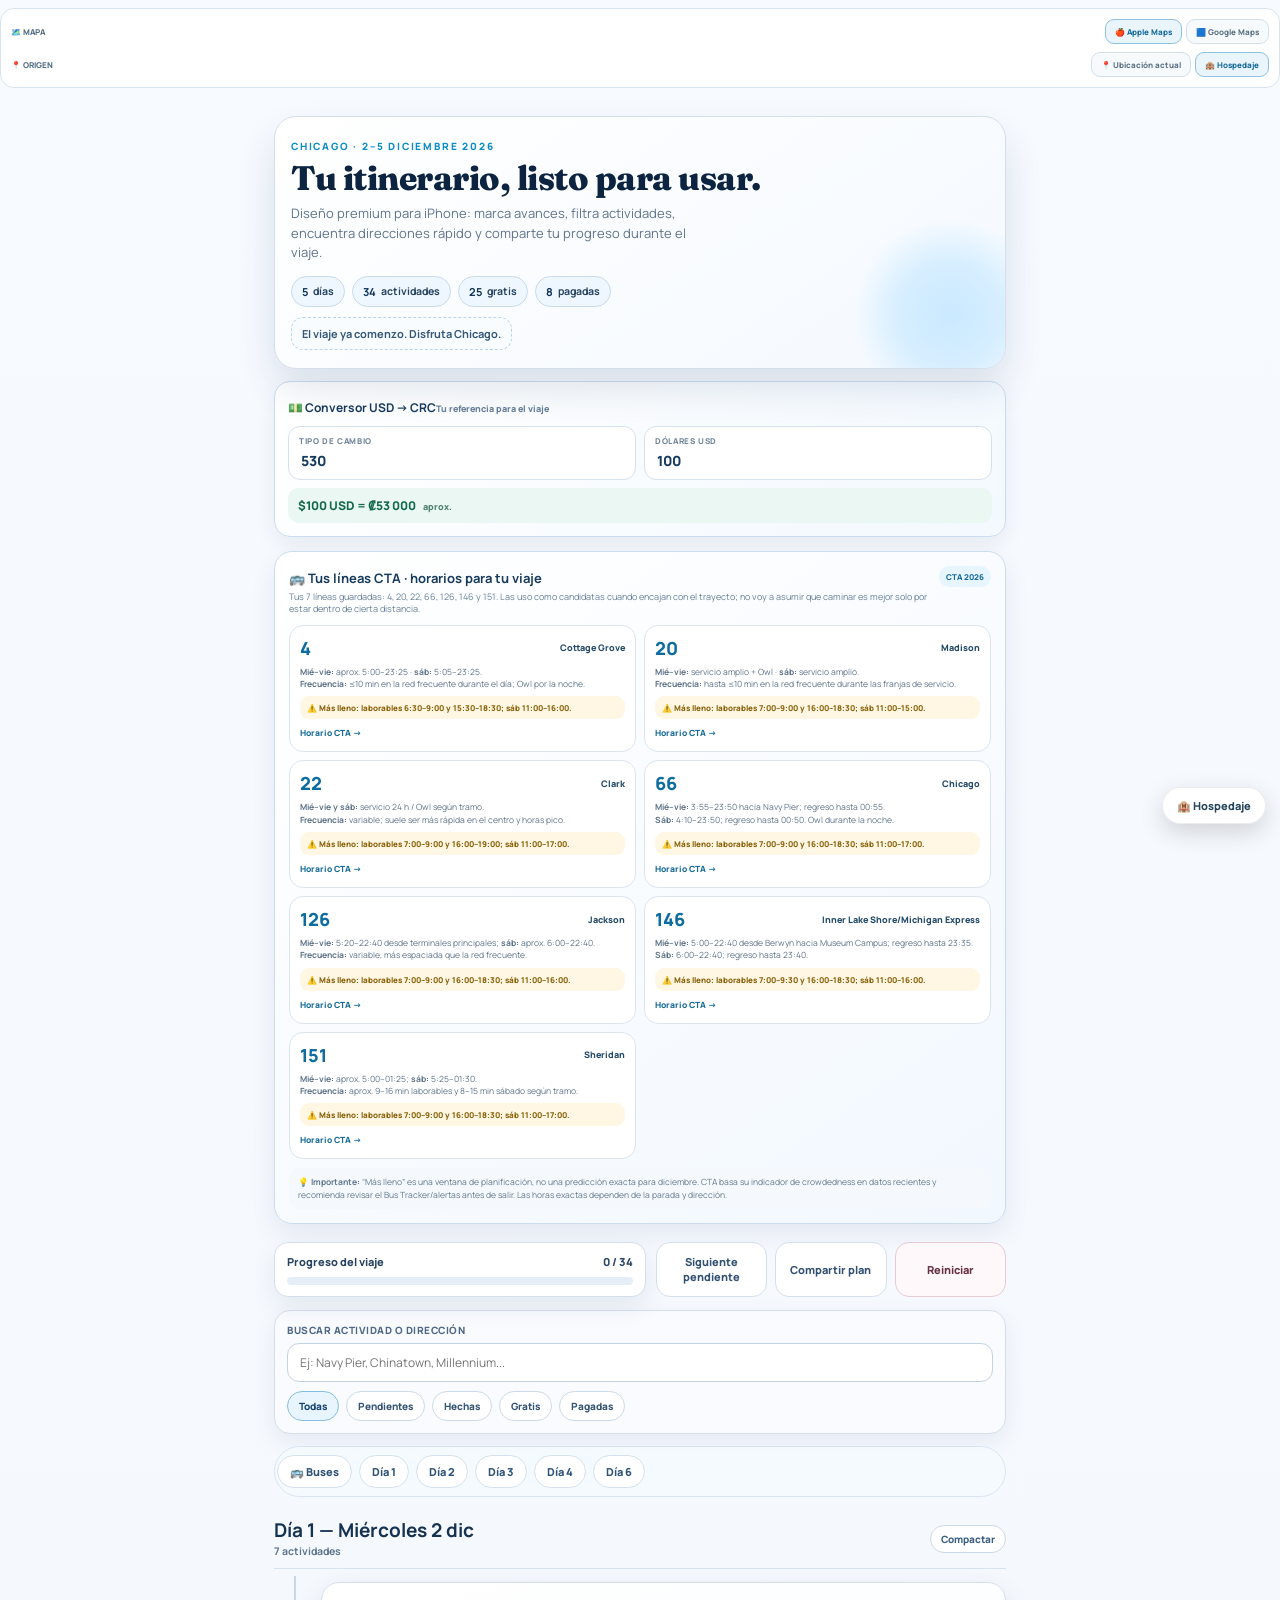
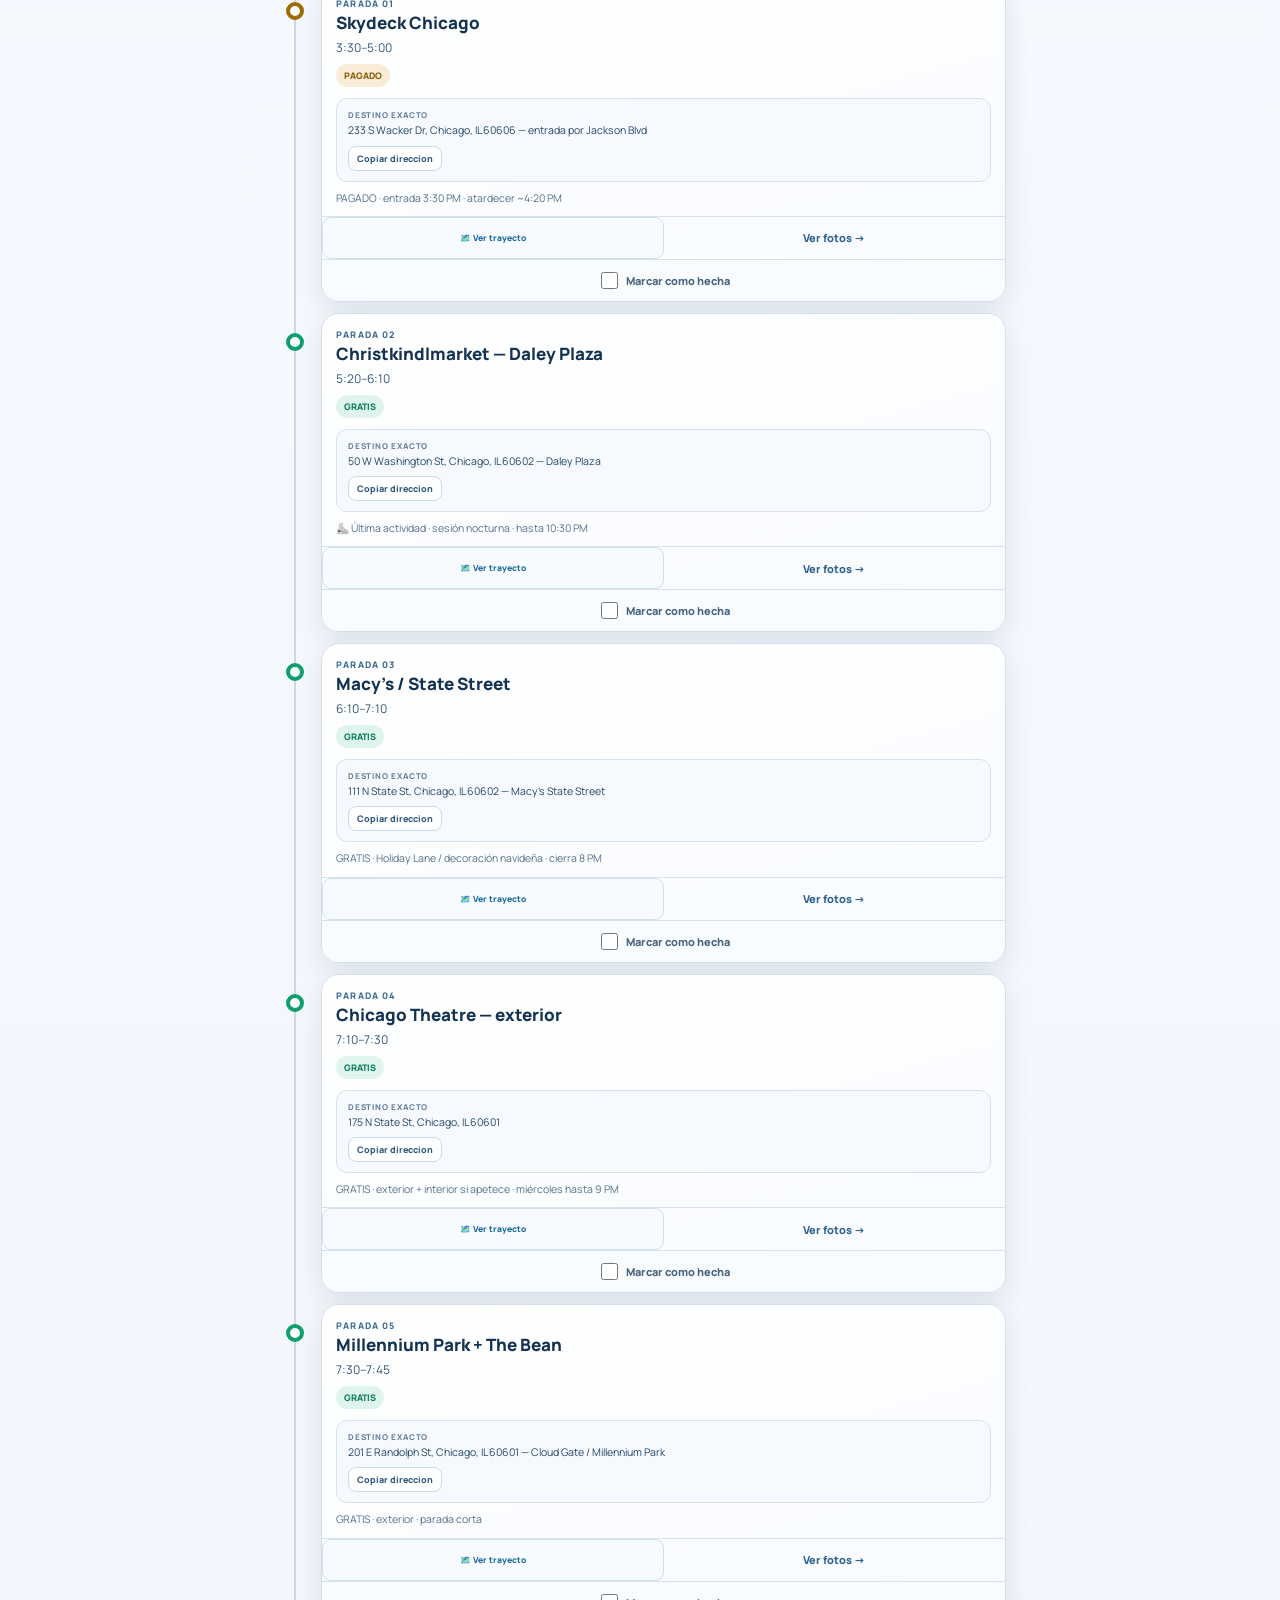
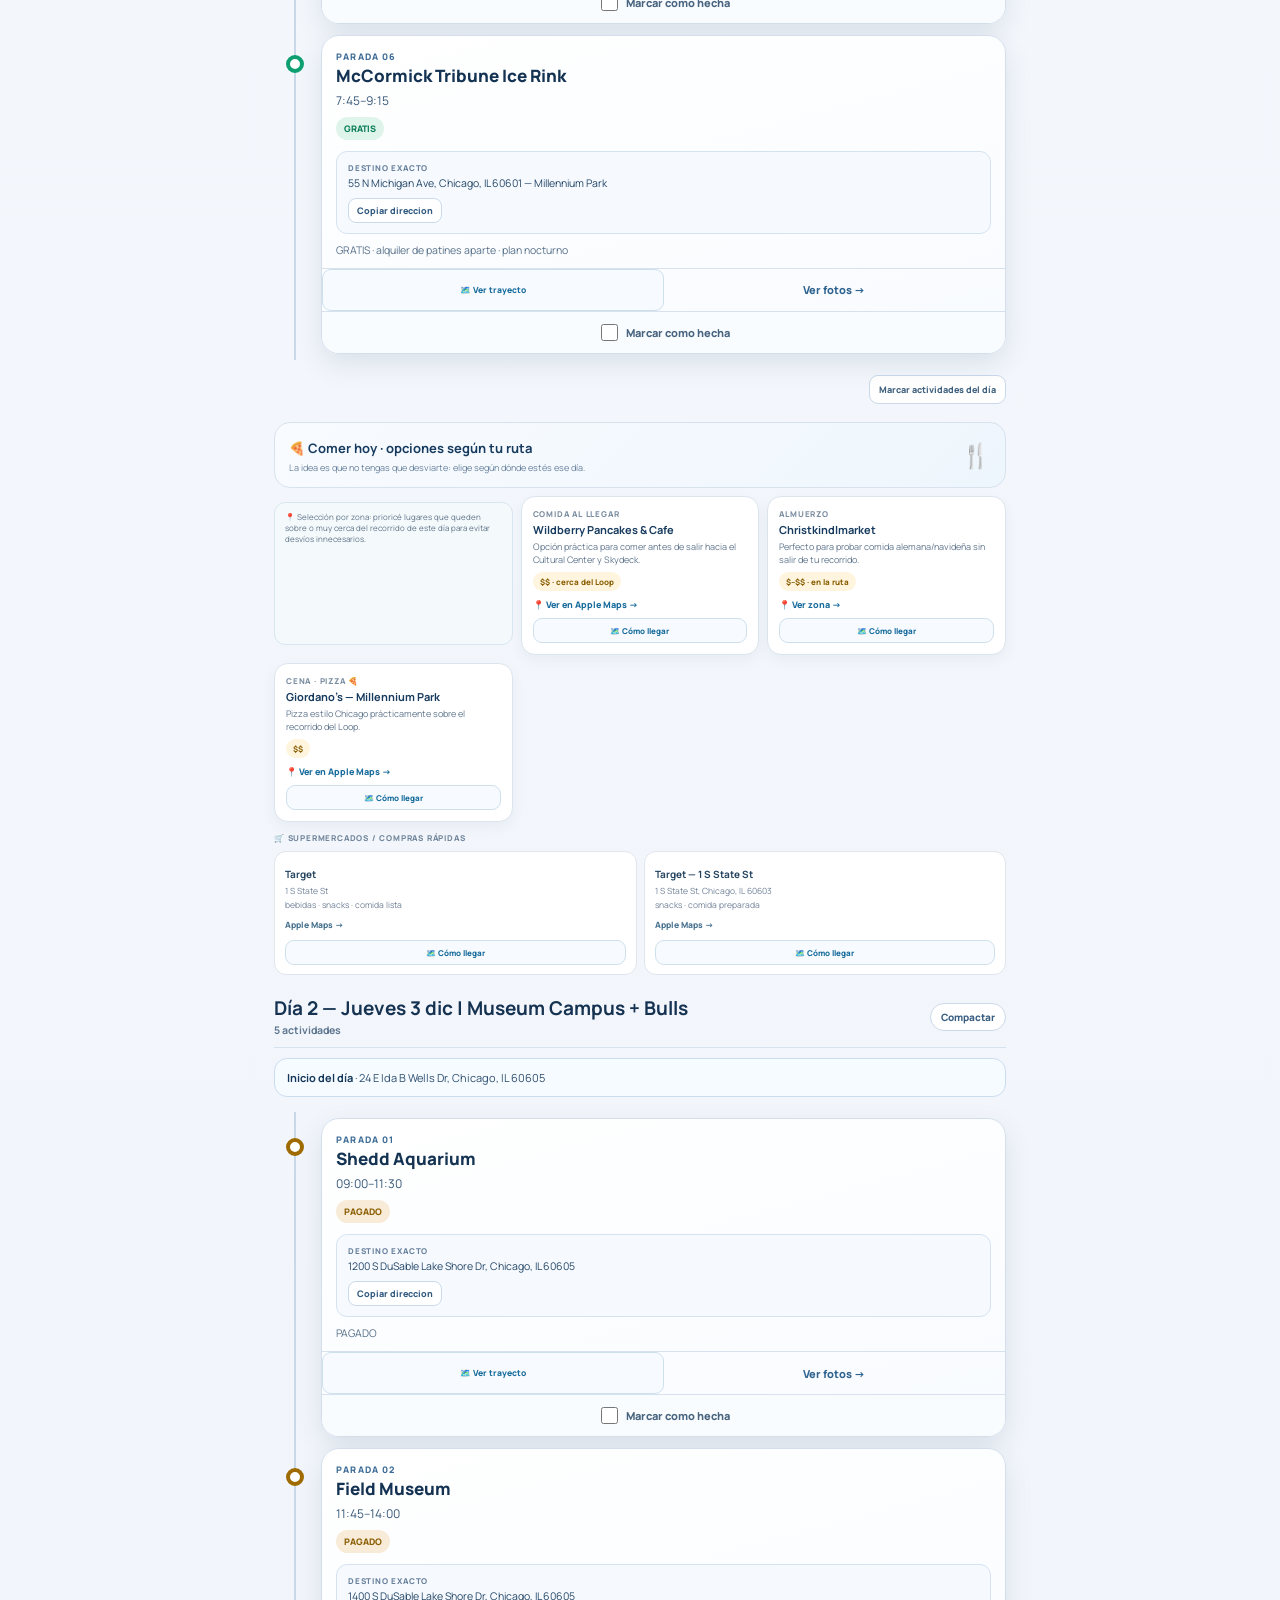
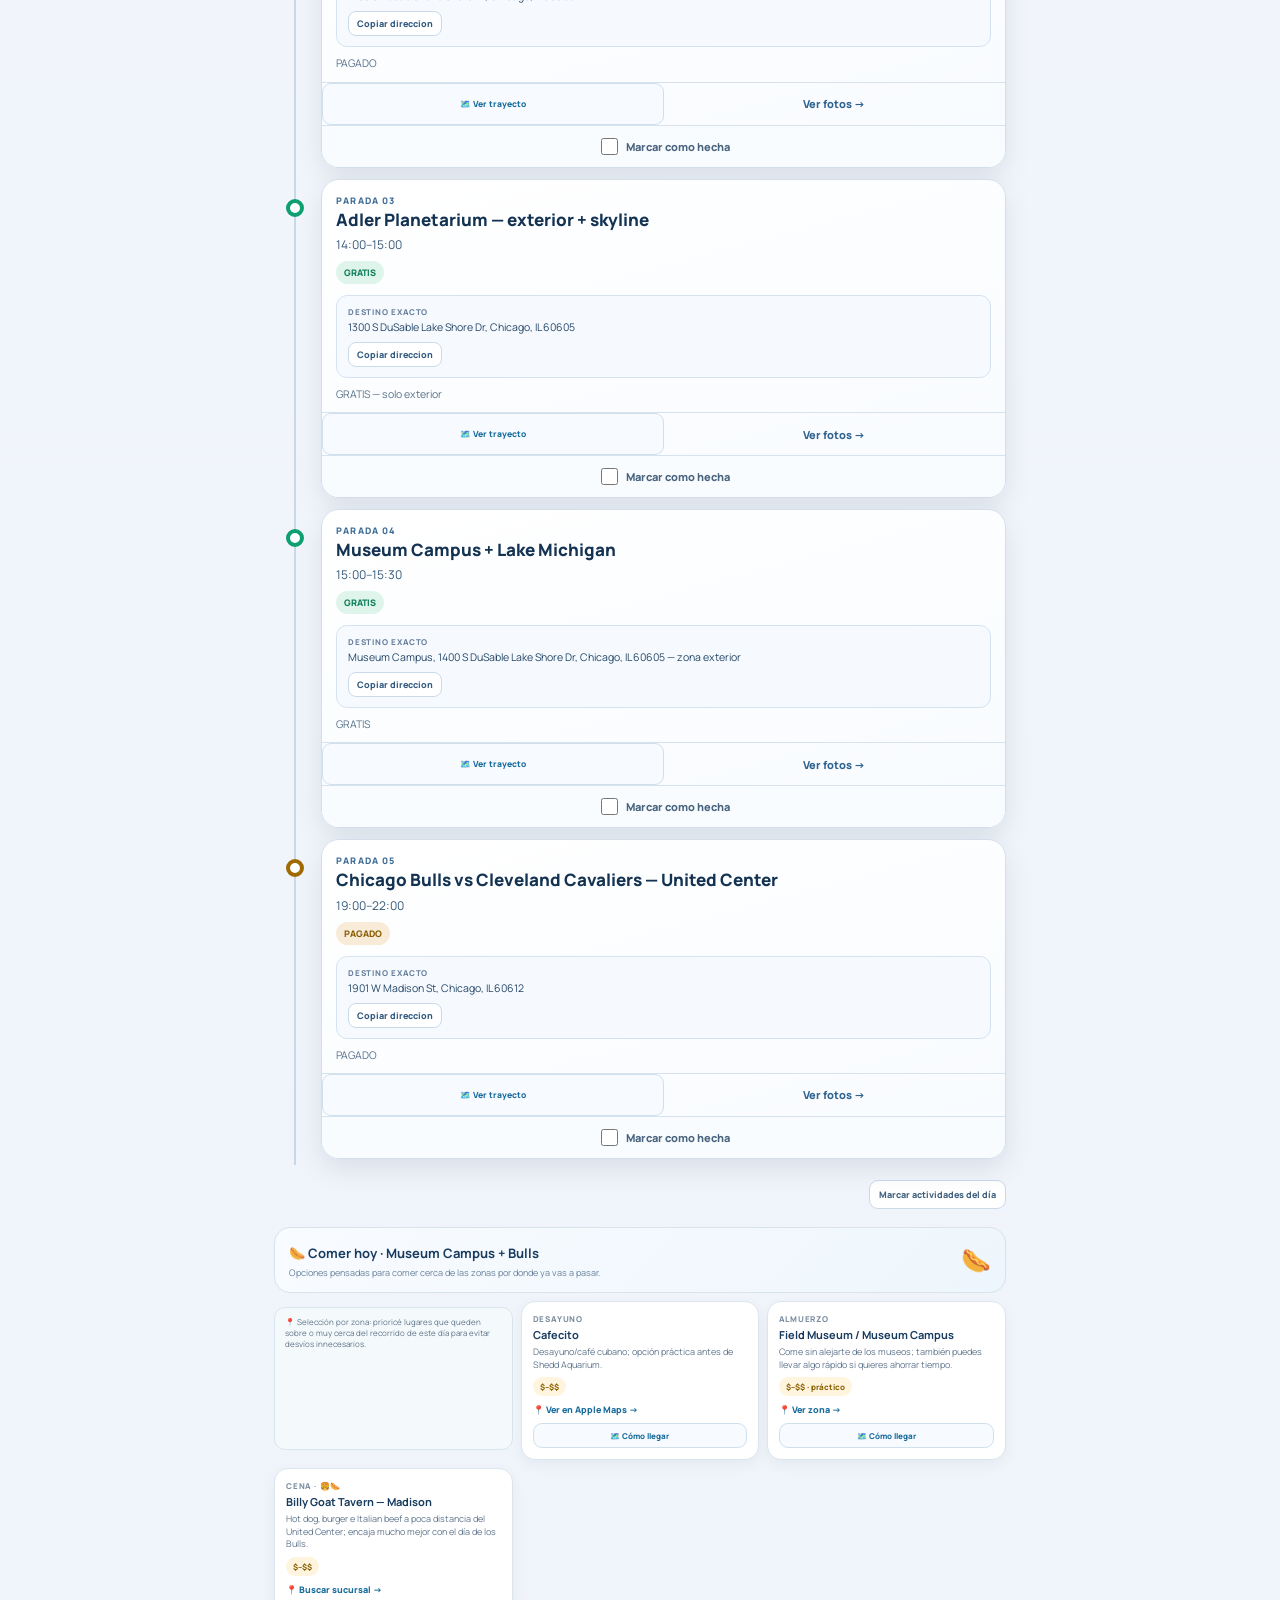
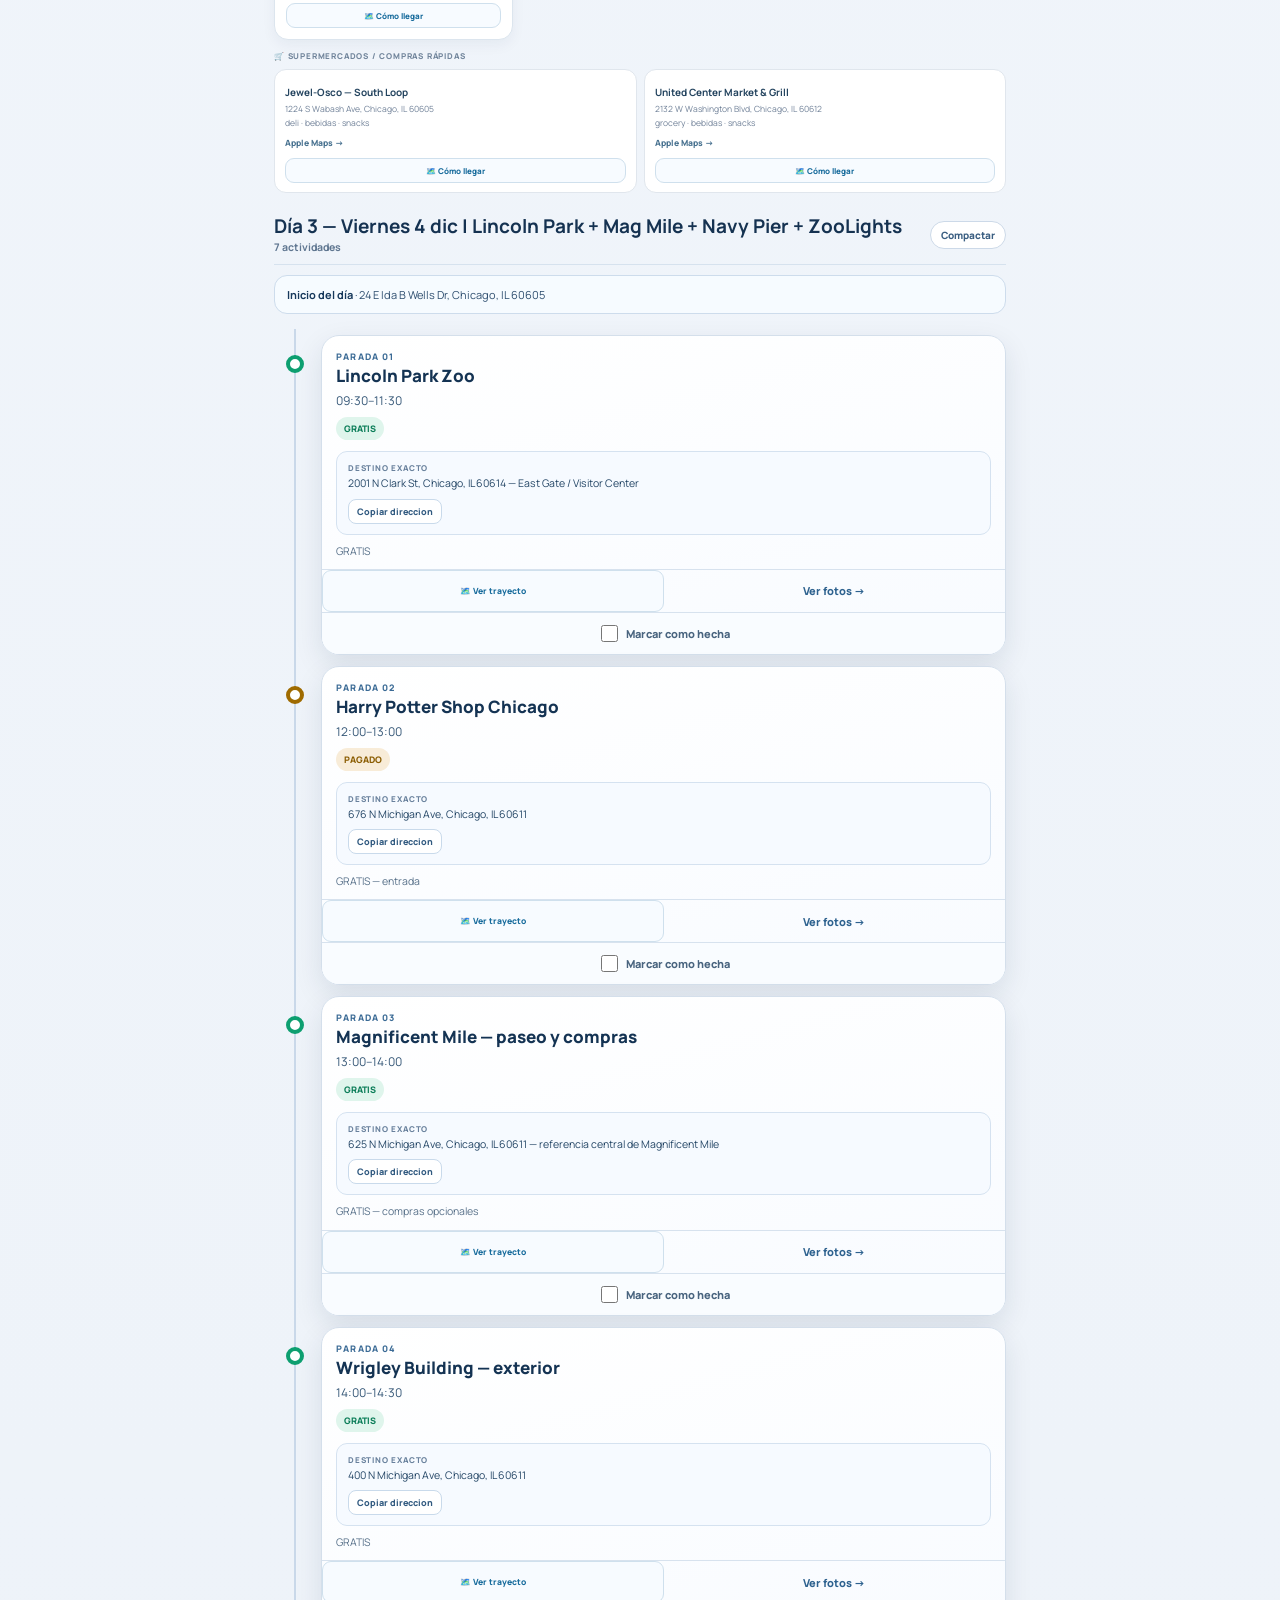
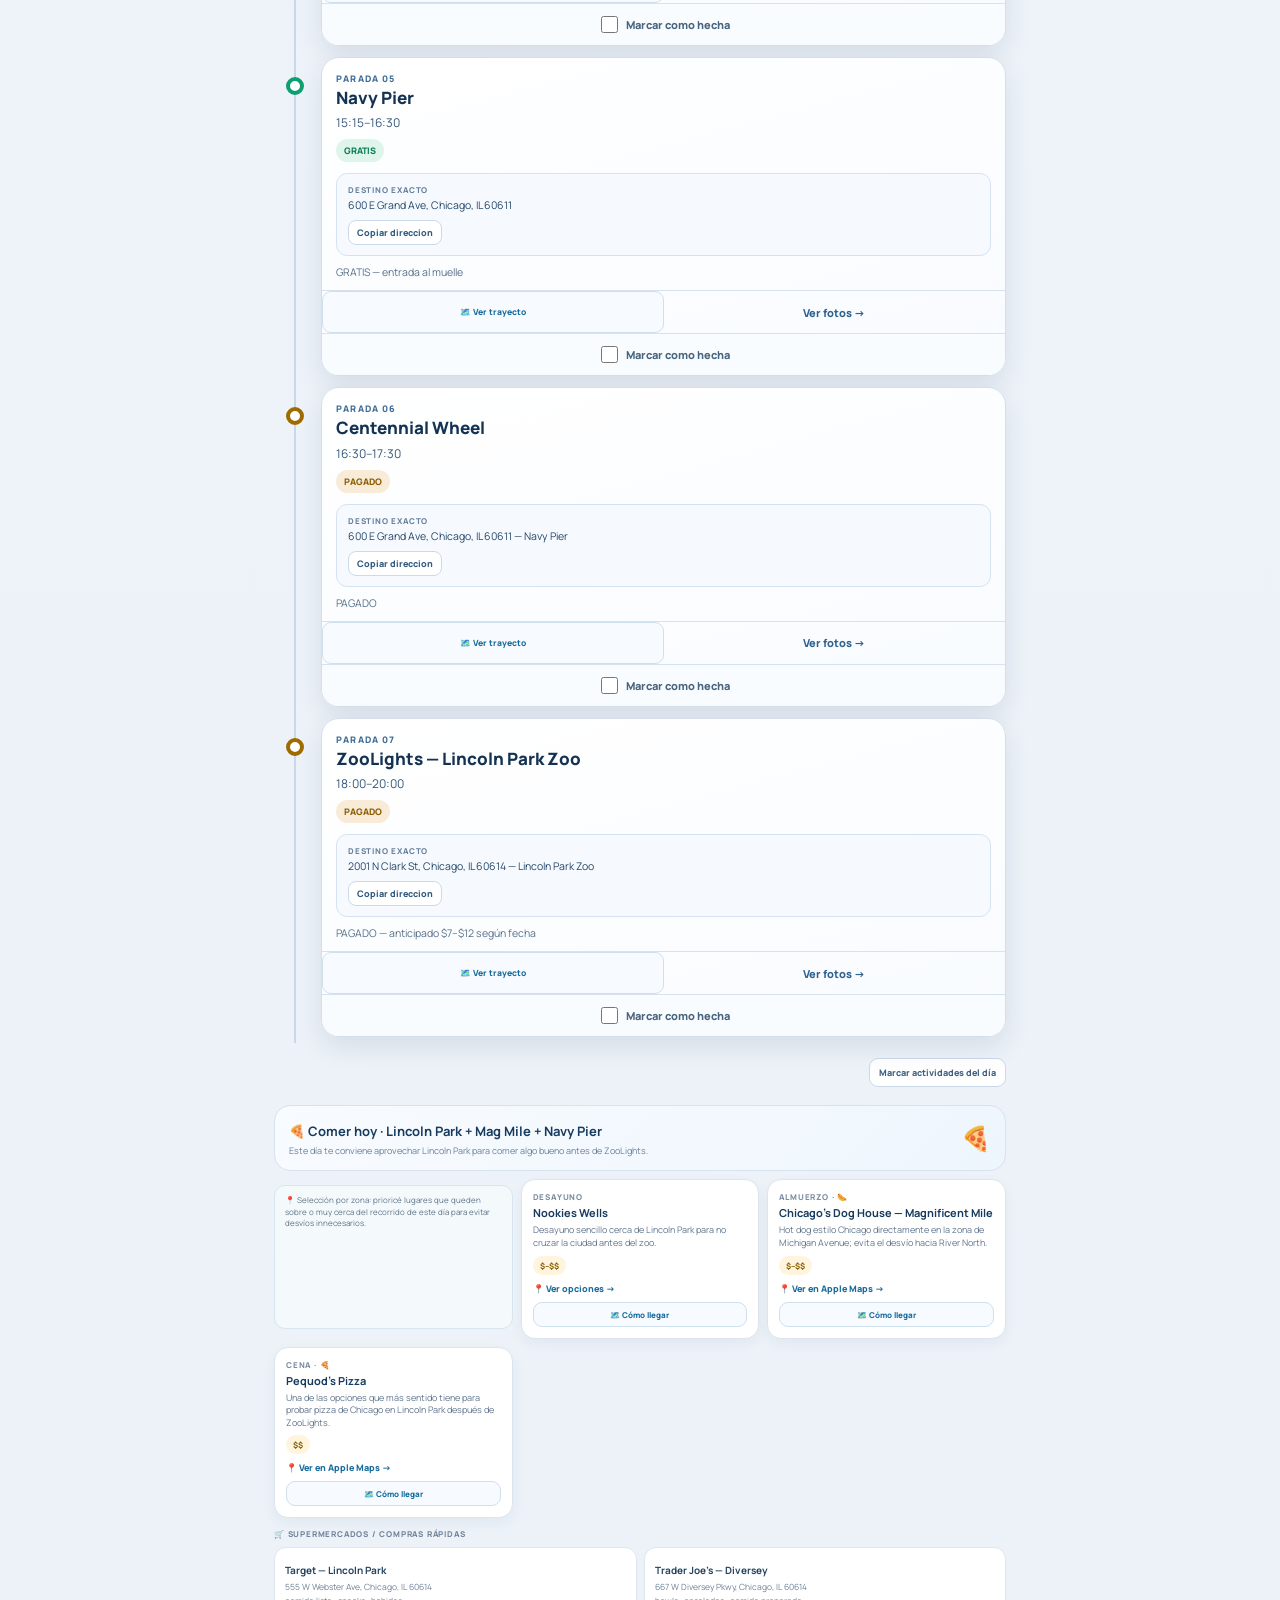
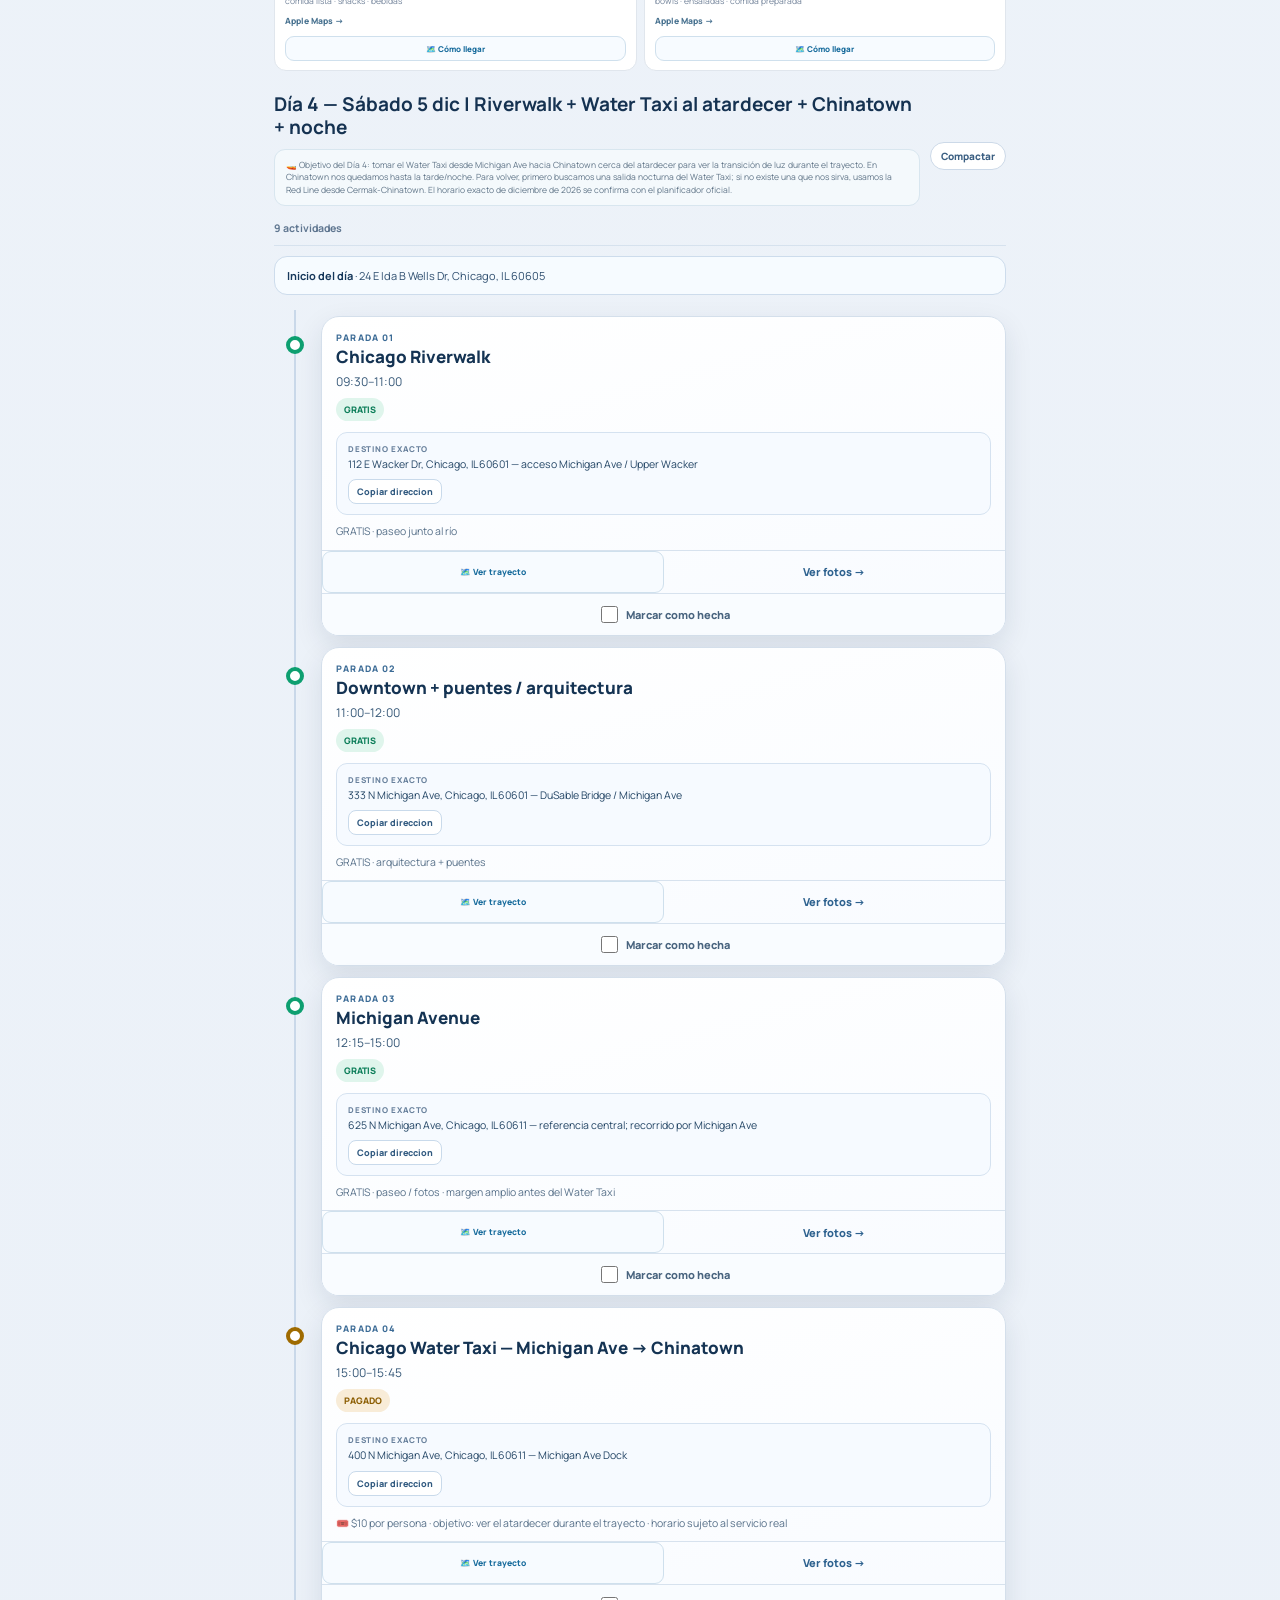
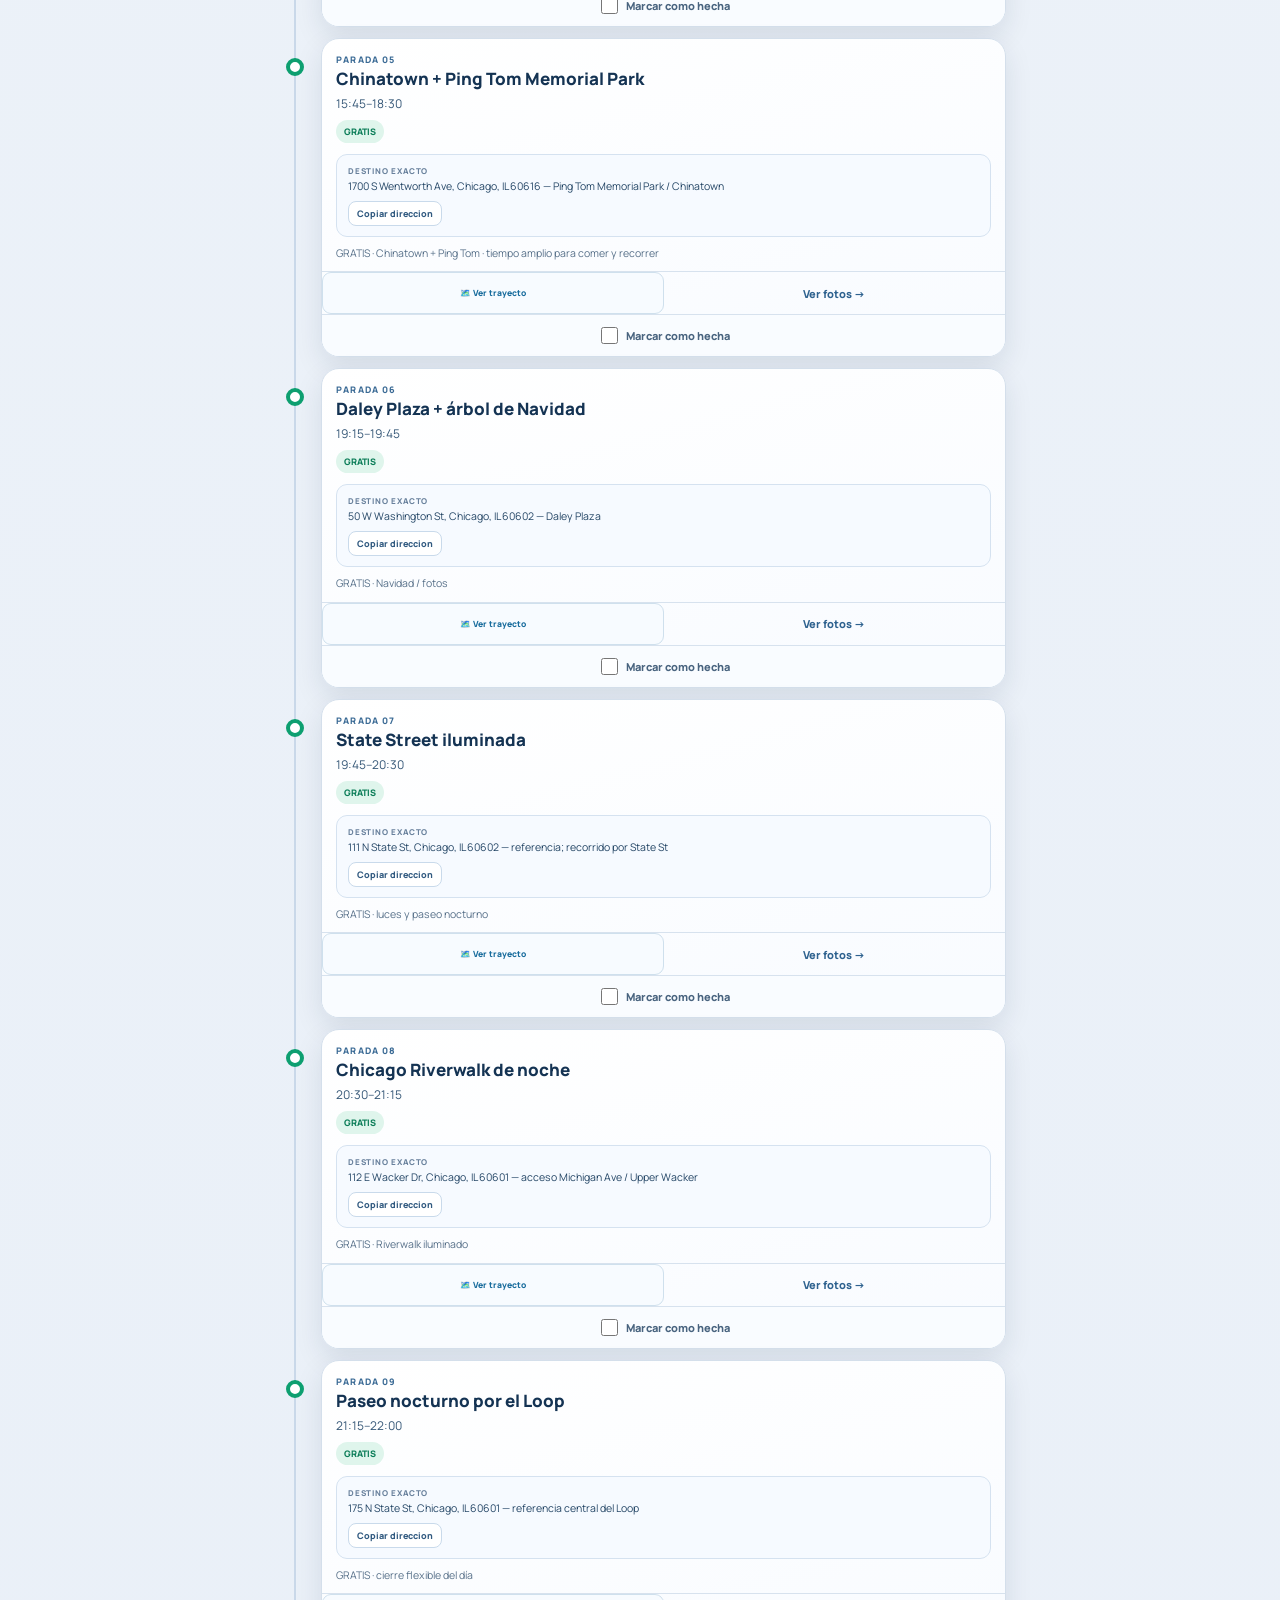
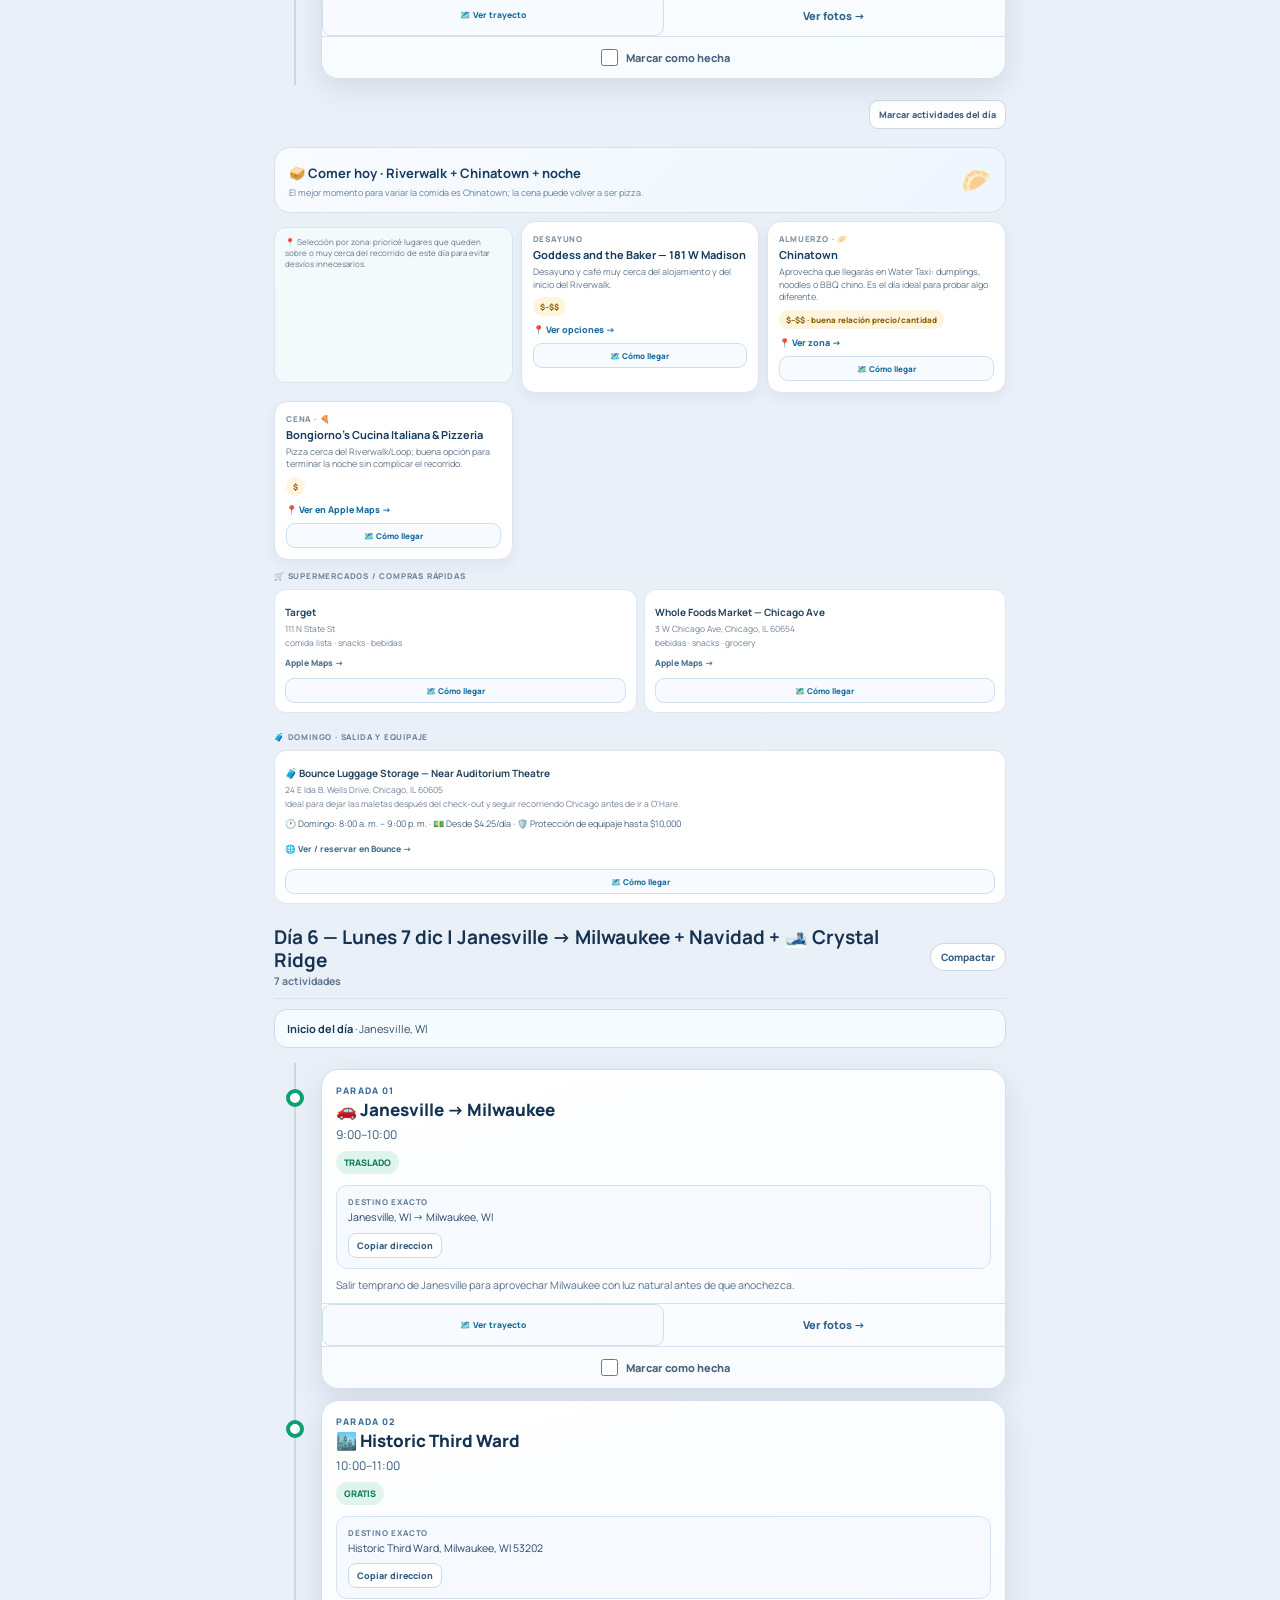
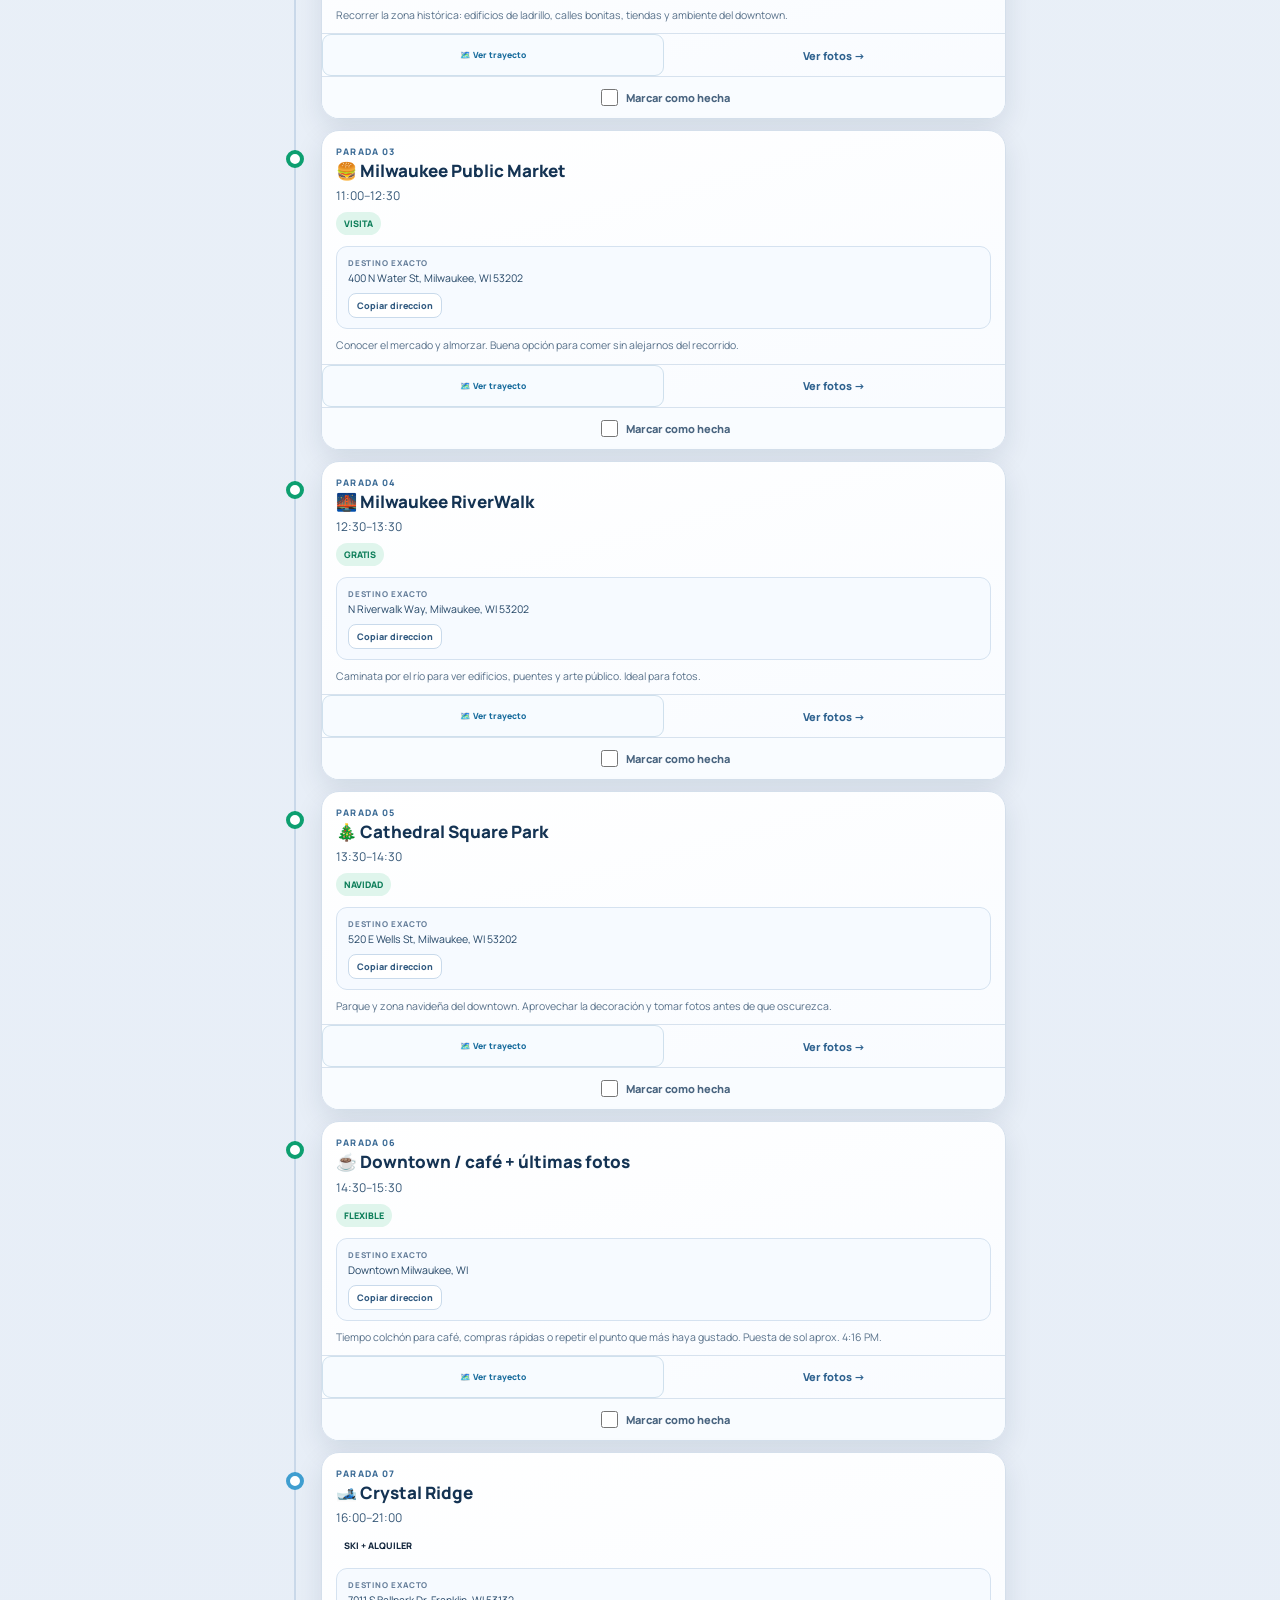
==== index.html @ 289553b8 "Update index.html" ====
<!DOCTYPE html>

<html lang="es">
<head>
<meta charset="utf-8"/>
<meta content="width=device-width,initial-scale=1,viewport-fit=cover" name="viewport"/>
<meta content="yes" name="apple-mobile-web-app-capable"/>
<meta content="black-translucent" name="apple-mobile-web-app-status-bar-style"/>
<meta content="telephone=no" name="format-detection"/>
<meta content="#07111f" name="theme-color"/>
<title>Chicago · Itinerario Premium v19 — Apple Maps / Google Maps</title>
<style>
@import url("https://fonts.googleapis.com/css2?family=Fraunces:opsz,wght@9..144,700;9..144,800&family=Manrope:wght@500;700;800&display=swap");

:root{
  --bg:#eef3f9;
  --bg2:#e7eef7;
  --panel:#ffffff;
  --panel2:#f9fbff;
  --line:#d5dfec;
  --line-strong:#c4d2e4;
  --text:#10243b;
  --muted:#5f738c;
  --navy:#163a5c;
  --blue:#0d8dc7;
  --green:#0d9f70;
  --gold:#9f6b00;
  --red:#c83f4a;
  --safe-top:env(safe-area-inset-top,0px);
  --safe-bottom:env(safe-area-inset-bottom,0px);
}

*{box-sizing:border-box}
html{scroll-behavior:smooth}
body{
  margin:0;
  color:var(--text);
  font-family:"Manrope","Segoe UI",sans-serif;
  background:
    radial-gradient(1300px 580px at -15% -20%,#d8ecff 0%,transparent 62%),
    radial-gradient(1000px 500px at 115% -25%,#ffe8da 0%,transparent 58%),
    linear-gradient(180deg,#f7faff 0%,var(--bg) 48%,var(--bg2) 100%);
  -webkit-font-smoothing:antialiased;
}

a{color:inherit}
button,input{font:inherit}

.app{
  max-width:760px;
  margin:0 auto;
  padding:calc(16px + var(--safe-top)) 14px calc(92px + var(--safe-bottom));
}

.hero{
  position:relative;
  overflow:hidden;
  background:linear-gradient(145deg,#ffffff,#f4f9ff);
  border:1px solid var(--line);
  border-radius:22px;
  padding:22px 16px 18px;
  box-shadow:0 20px 38px rgba(20,53,89,.12);
}

.hero:after{
  content:"";
  position:absolute;
  inset:auto -40px -42px auto;
  width:190px;
  height:190px;
  border-radius:50%;
  background:radial-gradient(circle at center,#cae9ff 0%,#d6eeff 38%,transparent 72%);
  pointer-events:none;
}

.eyebrow{
  font-size:10px;
  letter-spacing:.18em;
  font-weight:800;
  color:var(--blue);
}

h1{
  margin:8px 0 8px;
  font:800 34px/1.03 "Fraunces",serif;
  letter-spacing:-.5px;
  color:#0c2440;
}

.hero p{
  margin:0;
  color:var(--muted);
  font-size:13px;
  line-height:1.5;
  max-width:52ch;
}

.herochips{
  margin-top:13px;
  display:flex;
  flex-wrap:wrap;
  gap:7px;
}

.herochips span{
  display:inline-flex;
  align-items:center;
  gap:5px;
  padding:7px 10px;
  border-radius:999px;
  border:1px solid #c9daec;
  background:#eef6ff;
  color:#274462;
  font-size:10.5px;
  font-weight:700;
}

.herochips strong{
  color:#0f3358;
  font-size:11px;
}

.countdown{
  margin-top:10px;
  display:inline-block;
  border-radius:12px;
  border:1px dashed #bdd3ea;
  background:#f8fcff;
  padding:8px 10px;
  color:#355878;
  font-size:11px;
  font-weight:700;
}

.toolbar{
  display:grid;
  grid-template-columns:1fr;
  gap:10px;
  margin:13px 0;
}

.progressbox,.reset,.ghost,.share{
  border:1px solid var(--line);
  border-radius:14px;
  background:var(--panel);
}

.progressbox{
  padding:11px 12px;
  box-shadow:0 10px 24px rgba(15,45,73,.08);
}

.progressline{
  display:flex;
  justify-content:space-between;
  gap:8px;
  font-size:11px;
  font-weight:800;
  color:#284461;
}

.bar{
  height:8px;
  border-radius:999px;
  background:#e5edf7;
  margin-top:8px;
  overflow:hidden;
}

.bar i{
  display:block;
  height:100%;
  width:0;
  background:linear-gradient(90deg,#2ca3df,#27b77c);
  border-radius:999px;
  transition:width .2s;
}

.toolstack{
  display:grid;
  grid-template-columns:1fr 1fr 1fr;
  gap:8px;
}

.ghost,.share,.reset{
  min-height:44px;
  padding:0 10px;
  color:#335273;
  font-size:11px;
  font-weight:800;
}

.reset{color:#6a3043;background:#fff8fa;border-color:#e8c9d2}

.smartpanel{
  background:var(--panel2);
  border:1px solid var(--line);
  border-radius:16px;
  padding:12px;
  margin:0 0 12px;
  box-shadow:0 8px 22px rgba(16,44,72,.07);
}

.smartpanel label{
  display:block;
  margin:0 0 6px;
  color:#4f6885;
  font-size:10px;
  font-weight:800;
  letter-spacing:.05em;
  text-transform:uppercase;
}

#searchInput{
  width:100%;
  border:1px solid var(--line-strong);
  border-radius:12px;
  padding:10px 12px;
  background:#fff;
  color:#1c3653;
  font-size:12px;
}

#searchInput:focus{
  outline:2px solid #8cc8eb;
  outline-offset:2px;
}

.filters{
  display:flex;
  flex-wrap:wrap;
  gap:7px;
  margin-top:9px;
}

.filter{
  border:1px solid #ccdaea;
  background:#fff;
  color:#355574;
  border-radius:999px;
  padding:7px 11px;
  font-size:10px;
  font-weight:800;
}

.filter.active{
  border-color:#85bfdf;
  background:#e8f5ff;
  color:#15456e;
}

.tabs{
  position:sticky;
  top:calc(8px + var(--safe-top));
  z-index:20;
  display:flex;
  gap:7px;
  overflow:auto;
  padding:8px 2px;
  margin-bottom:2px;
  background:rgba(245,250,255,.92);
  backdrop-filter:blur(14px);
  border:1px solid #d8e4f1;
  border-radius:999px;
}

.tabs a{
  white-space:nowrap;
  text-decoration:none;
  color:#2f5478;
  background:#fff;
  border:1px solid #d3e0ee;
  border-radius:999px;
  padding:8px 12px;
  font-size:11px;
  font-weight:800;
}

.day{
  scroll-margin-top:94px;
  margin-top:22px;
}

.dayhead{
  display:grid;
  grid-template-columns:1fr auto;
  column-gap:10px;
  row-gap:3px;
  align-items:center;
  border-bottom:1px solid #d6e2ee;
  padding-bottom:10px;
}

.dayhead h2{
  margin:0;
  font-size:19px;
  line-height:1.18;
  color:#153251;
}

.dayhead small{
  color:#5f7690;
  font-size:10.5px;
  font-weight:700;
}

.collapseToggle{
  grid-column:2;
  grid-row:1 / span 2;
  border:1px solid #ccd9e8;
  background:#fff;
  color:#3b5f82;
  border-radius:999px;
  padding:6px 10px;
  font-size:10px;
  font-weight:800;
}

.start{
  margin:10px 0 8px;
  padding:11px 12px;
  border:1px solid #cddcec;
  background:#f6fbff;
  border-radius:13px;
  color:#2f4f70;
  font-size:11px;
}

.start b{color:#16385b}

.timeline{
  position:relative;
  padding:2px 0;
}

.timeline:before{
  content:"";
  position:absolute;
  left:20px;
  top:7px;
  bottom:7px;
  width:2px;
  background:#c9d8e9;
}

.stop{
  position:relative;
  padding-left:47px;
  margin:11px 0;
  animation:rise .35s ease both;
}

.stop.hidden{display:none}

.dot{
  position:absolute;
  left:12px;
  top:20px;
  width:18px;
  height:18px;
  border-radius:50%;
  background:#fff;
  border:4px solid #3f9ed0;
  z-index:2;
}

.stop.free .dot{border-color:var(--green)}
.stop.paid .dot{border-color:var(--gold)}

.stop.done .dot{
  border-color:#1e7e5d;
  background:#d8f5ea;
  box-shadow:0 0 0 4px #2bb37e22;
}

.card{
  border:1px solid #d4dfeb;
  border-radius:18px;
  background:linear-gradient(165deg,#ffffff,#f8fbff);
  box-shadow:0 10px 28px rgba(12,42,70,.1);
  overflow:hidden;
  transition:.18s;
}

.stop.done .card{
  opacity:.72;
  border-color:#b9d8cb;
}

.stop.flash .card{animation:spot 1.2s ease}

.top{padding:14px 14px 10px}

.row{display:flex;align-items:flex-start;justify-content:space-between;gap:10px}

.num{
  font-size:9px;
  letter-spacing:.13em;
  font-weight:900;
  color:#3a6a95;
}

.place{
  font-size:17px;
  font-weight:800;
  line-height:1.18;
  margin-top:3px;
  color:#143353;
}

.time{
  font-size:12px;
  color:#355777;
  margin-top:6px;
}

.badge{
  display:inline-block;
  margin-top:8px;
  padding:5px 8px;
  border-radius:999px;
  font-size:9px;
  font-weight:900;
}

.badge.free{background:#dff5ec;color:#0b7d58}
.badge.paid{background:#f8ecd8;color:#8a5c00}
.badge.visit{background:#e7eff8;color:#2f5b85}

.address{
  margin:11px 0 0;
  padding:10px 11px;
  border-radius:11px;
  background:#f6faff;
  border:1px solid #d5e2f0;
}

.address .label{
  display:block;
  color:#68809c;
  text-transform:uppercase;
  letter-spacing:.1em;
  font-size:8px;
  font-weight:900;
  margin-bottom:3px;
}

.address .value{
  color:#234565;
  font-size:10.5px;
  line-height:1.35;
}

.copyAddr{
  margin-top:8px;
  border:1px solid #c9daeb;
  background:#fff;
  color:#315a80;
  border-radius:8px;
  padding:5px 8px;
  font-size:9px;
  font-weight:800;
}

.desc{
  margin-top:9px;
  color:#577089;
  font-size:10.5px;
  line-height:1.45;
}

.actions{
  display:grid;
  grid-template-columns:1fr 1fr;
  border-top:1px solid #d7e2ee;
}

.actions a,.checkbtn{
  min-height:42px;
  display:flex;
  align-items:center;
  justify-content:center;
  text-decoration:none;
  font-size:11px;
  font-weight:900;
}

.actions a{color:#2e628f}

.actions a+a{border-left:1px solid #d7e2ee}

.checkbtn{
  grid-column:1/-1;
  border:0;
  border-top:1px solid #d7e2ee;
  background:#f9fcff;
  color:#49647f;
  cursor:pointer;
}

.checkbtn input{
  width:17px;
  height:17px;
  accent-color:#16a273;
  margin-right:8px;
}

.stop.done .checkbtn{color:#1f7b5b}

.daytools{display:flex;justify-content:flex-end;margin:8px 0}

.daytools button{
  border:1px solid #c9d9ea;
  background:#fff;
  color:#3f617f;
  border-radius:9px;
  padding:7px 9px;
  font-size:9px;
  font-weight:900;
}

.ski-price{
  margin-top:9px;
  display:inline-block;
  padding:4px 7px;
  border-radius:999px;
  background:#fff5df;
  color:#8b6005;
  font-size:8px;
  font-weight:900;
}

.emptyday{
  margin:8px 0;
  padding:10px 11px;
  border-radius:11px;
  border:1px dashed #c5d6e8;
  color:#5d7590;
  background:#f7fbff;
  font-size:10px;
  font-weight:700;
}

.day.collapsed .timeline,
.day.collapsed .daytools,
.day.collapsed .foodhead,
.day.collapsed .food,
.day.collapsed .emptyday{display:none}

.foodhead{
  margin:17px 0 8px;
  padding:12px;
  border:1px solid #d8d4c7;
  background:#fffcf6;
  border-radius:14px;
}

.foodhead b{font-size:12px;color:#5a4724}

.foodhead span{
  display:block;
  color:#907e5a;
  font-size:9px;
  margin-top:3px;
}

.food{
  padding:11px 12px;
  margin:7px 0;
  border:1px solid #e2ddce;
  background:#fffefb;
  border-radius:13px;
}

.food b{font-size:12px;color:#534222}

.food .addr,.food .kind{
  font-size:9.5px;
  margin-top:3px;
  color:#6f6650;
}

.food a{
  display:inline-block;
  margin-top:7px;
  color:#8f5f05;
  text-decoration:none;
  font-size:10px;
  font-weight:900;
}

.travelnotes{
  margin-top:18px;
  padding:14px;
  border-radius:18px;
  border:1px solid #d4e1ee;
  background:linear-gradient(160deg,#ffffff,#f6faff);
}

.travelnotes h3{
  margin:0;
  font-size:14px;
  color:#173a5d;
}

.travelnotes p{
  margin:6px 0 10px;
  color:#5f758f;
  font-size:11px;
  line-height:1.45;
}

.notegrid{
  display:grid;
  grid-template-columns:1fr;
  gap:7px;
}

.quicklink{
  display:flex;
  align-items:center;
  justify-content:space-between;
  text-decoration:none;
  border:1px solid #d4e1ef;
  border-radius:12px;
  padding:10px 11px;
  background:#fff;
  color:#305a80;
  font-size:11px;
  font-weight:800;
}

.packlist{
  margin-top:12px;
  border-top:1px dashed #c7d8ea;
  padding-top:11px;
}

.packlist h4{
  margin:0 0 8px;
  font-size:12px;
  color:#20476d;
}

.packlist label{
  display:flex;
  gap:8px;
  align-items:center;
  margin:7px 0;
  color:#45637f;
  font-size:11px;
  font-weight:700;
}

.packlist input{
  width:16px;
  height:16px;
  accent-color:#1b8f67;
}

.footer{
  margin-top:20px;
  text-align:center;
  color:#67809a;
  font-size:10px;
  line-height:1.55;
}

.topbtn{
  position:fixed;
  right:14px;
  bottom:calc(22px + var(--safe-bottom));
  width:42px;
  height:42px;
  border:1px solid #c8d9ea;
  border-radius:50%;
  background:#ffffff;
  color:#1b466d;
  font-size:19px;
  font-weight:900;
  box-shadow:0 14px 30px rgba(8,35,60,.18);
  opacity:0;
  pointer-events:none;
  transform:translateY(8px);
  transition:.2s;
  z-index:60;
}

.topbtn.show{
  opacity:1;
  pointer-events:auto;
  transform:translateY(0);
}

.toast{
  position:fixed;
  left:50%;
  bottom:calc(16px + var(--safe-bottom));
  transform:translate(-50%,20px);
  opacity:0;
  pointer-events:none;
  background:#13385a;
  color:#f3f9ff;
  padding:9px 12px;
  border-radius:999px;
  font-size:10px;
  font-weight:900;
  box-shadow:0 10px 30px rgba(0,0,0,.25);
  transition:.2s;
  z-index:70;
}

.toast.show{opacity:1;transform:translate(-50%,0)}

@keyframes rise{
  from{opacity:0;transform:translateY(6px)}
  to{opacity:1;transform:translateY(0)}
}

@keyframes spot{
  0%{box-shadow:0 0 0 0 rgba(17,142,208,.36)}
  100%{box-shadow:0 0 0 18px rgba(17,142,208,0)}
}


.currencybar{margin:12px 0 14px;padding:13px;border:1px solid #cbdced;border-radius:16px;background:linear-gradient(135deg,#ffffff,#f3f9ff);box-shadow:0 8px 22px rgba(16,44,72,.07)}
.currencytop{display:flex;justify-content:space-between;align-items:center;gap:10px;margin-bottom:9px}
.currencytop b{font-size:12px;color:#173b5e}.currencytop span{font-size:9px;color:#68809b;font-weight:800}
.currencyinputs{display:grid;grid-template-columns:1fr 1fr;gap:8px}.currencyfield{background:#fff;border:1px solid #d5e1ee;border-radius:12px;padding:8px 10px}.currencyfield label{display:block;font-size:8px;text-transform:uppercase;letter-spacing:.08em;color:#71859c;font-weight:900;margin-bottom:3px}.currencyfield input{width:100%;border:0;outline:0;color:#173b5e;font-weight:900;font-size:14px;background:transparent}.currencyresult{margin-top:8px;padding:9px 10px;border-radius:11px;background:#eaf7f2;color:#12694e;font-weight:900;font-size:12px}.currencyresult small{font-size:9px;color:#4c7d6d;margin-left:5px}
.foodhead{display:flex;justify-content:space-between;align-items:center;gap:10px;margin-top:18px;padding:13px 14px;border:1px solid #d8e2ed;background:linear-gradient(135deg,#f8fbff,#eef6fd);border-radius:16px}.foodhead b{font-size:13px;color:#173b5e}.foodhead span{display:block;color:#68809b;font-size:9px;margin-top:3px}.foodhead .foodicon{font-size:24px;line-height:1}
.meals{display:grid;grid-template-columns:repeat(3,1fr);gap:8px;margin-top:8px}.meal{padding:11px;border:1px solid #dce5ee;background:#fff;border-radius:14px;box-shadow:0 5px 14px rgba(15,45,73,.05)}.meal .mealtype{font-size:8px;text-transform:uppercase;letter-spacing:.1em;color:#7b8da1;font-weight:900}.meal b{display:block;margin-top:3px;color:#173b5e;font-size:11px}.meal p{margin:4px 0 0;color:#60758c;font-size:9px;line-height:1.4}.meal .price{margin-top:6px;display:inline-block;padding:4px 7px;border-radius:999px;background:#fff5df;color:#8b6005;font-size:8px;font-weight:900}.meal a{display:block;margin-top:7px;color:#176b9c;text-decoration:none;font-size:9px;font-weight:900}.foodgrid{display:grid;grid-template-columns:repeat(2,1fr);gap:7px;margin-top:8px}.food{padding:9px 10px;margin:0;border:1px solid #e0e6ed;background:#fff;border-radius:12px}.food b{font-size:10px;color:#24445f}.food .addr,.food .kind{font-size:8.5px;margin-top:2px;color:#708198}.food a{display:inline-block;margin-top:5px;color:#47718f;text-decoration:none;font-size:8.5px;font-weight:900}.sectionlabel{margin:10px 0 4px;color:#71859b;font-size:8px;text-transform:uppercase;letter-spacing:.1em;font-weight:900}
@media(max-width:560px){.meals{grid-template-columns:1fr}.foodgrid{grid-template-columns:1fr}.currencyinputs{grid-template-columns:1fr 1fr}}
@media(max-width:430px){
  h1{font-size:30px}
  .toolstack{grid-template-columns:1fr}
  .tabs{top:calc(6px + var(--safe-top))}
}

@media(min-width:740px){
  .toolbar{grid-template-columns:1fr 350px;align-items:stretch}
  .toolstack{grid-template-columns:1fr 1fr 1fr}
  .notegrid{grid-template-columns:1fr 1fr}
}

.transitpanel{margin:14px 0 18px;padding:14px;border:1px solid #cbdced;border-radius:18px;background:linear-gradient(145deg,#ffffff,#f2f8ff);box-shadow:0 10px 26px rgba(16,44,72,.08)}
.transithead{display:flex;justify-content:space-between;gap:10px;align-items:flex-start}.transithead b{font-size:13px;color:#173b5e}.transithead span{display:block;margin-top:3px;color:#68809b;font-size:9px;line-height:1.35}.transitdate{font-size:8px;font-weight:900;color:#176b9c;background:#e7f5ff;padding:5px 7px;border-radius:999px;white-space:nowrap}.routegrid{display:grid;grid-template-columns:repeat(2,1fr);gap:8px;margin-top:10px}.routecard{padding:10px;border:1px solid #dce5ee;border-radius:14px;background:#fff}.routecard .rline{display:flex;justify-content:space-between;gap:7px;align-items:center}.routecard .rnum{font-size:18px;font-weight:900;color:#0d6da0}.routecard .rname{font-size:9px;font-weight:900;color:#234a68}.routecard .rinfo{margin-top:6px;color:#5e7389;font-size:8.5px;line-height:1.45}.routecard .peak{margin-top:6px;padding:6px 7px;border-radius:9px;background:#fff6e3;color:#8a6208;font-size:8px;font-weight:900}.routecard a{display:inline-block;margin-top:6px;color:#176b9c;text-decoration:none;font-size:8.5px;font-weight:900}.transitnote{margin-top:9px;padding:8px 9px;border-radius:10px;background:#f5f9fd;color:#62778d;font-size:8.5px;line-height:1.45}
.daytransit{margin:9px 0 11px;padding:10px 11px;border:1px solid #d7e4ef;border-radius:13px;background:#f8fbff}.daytransit b{font-size:9px;color:#234b6c}.daytransit p{margin:3px 0 0;color:#62778d;font-size:8.5px;line-height:1.4}
@media(max-width:560px){.routegrid{grid-template-columns:1fr}}
</style>
<style>
.route-btn{appearance:none;border:1px solid #cfe0ed;background:#f7fbff;color:#176b9c;
font:inherit;font-size:8.5px;font-weight:900;padding:7px 9px;border-radius:9px;cursor:pointer}
.route-btn:hover{background:#edf7fc}
.route-modal{position:fixed;inset:0;z-index:9999;background:rgba(13,30,45,.55);display:flex;
align-items:flex-end;justify-content:center;padding:12px}
.route-modal.hidden{display:none}
.route-box{width:min(520px,100%);background:#fff;border-radius:20px 20px 14px 14px;
box-shadow:0 18px 60px rgba(0,0,0,.25);padding:18px;max-height:88vh;overflow:auto}
.route-close{float:right;border:0;background:#eef4f8;width:30px;height:30px;border-radius:50%;
font-size:18px;cursor:pointer}
.route-kicker{font-size:8px;font-weight:900;color:#6a8196;text-transform:uppercase;letter-spacing:.08em}
.route-box h3{margin:5px 38px 5px 0;font-size:16px;color:#183d5a}
.route-sub{font-size:9px;color:#71859a;line-height:1.45;margin-bottom:13px}
.route-choice{display:block;width:100%;text-align:left;border:1px solid #d5e2ec;background:#fff;
border-radius:13px;padding:12px;margin:8px 0;cursor:pointer}
.route-choice strong{display:block;font-size:10px;color:#214d6c}
.route-choice span{display:block;font-size:8.5px;color:#657c90;margin-top:3px;line-height:1.4}
.route-choice.primary{border-color:#bcdccc;background:#f1fbf6}
.route-result{margin-top:12px;border:1px solid #d6e3ec;border-radius:14px;padding:12px;background:#f8fbfd}
.route-result .recommend{font-size:10px;font-weight:900;color:#194d70}
.route-result p{font-size:8.5px;color:#60788e;line-height:1.45;margin:6px 0}
.route-map{display:inline-block;text-decoration:none;margin-top:5px;padding:8px 10px;border-radius:9px;
background:#176b9c;color:#fff!important;font-size:8.5px;font-weight:900}
.route-back{border:0;background:none;color:#176b9c;font-size:8px;font-weight:900;cursor:pointer;padding:5px 0}
.route-note{font-size:7.5px;color:#8193a2;margin-top:10px;line-height:1.4}
</style><style>
.food-route-btn{display:block;margin-top:7px;width:100%;text-align:center}
.meal .food-route-btn{font-size:8px;padding:6px 8px}
.food .food-route-btn{font-size:8px;padding:6px 8px}
</style><style>
.route-modal{
  position:fixed !important;
  inset:0 !important;
  z-index:9999 !important;
  display:flex !important;
  align-items:center !important;
  justify-content:center !important;
  padding:18px !important;
  background:rgba(13,30,45,.58) !important;
}
.route-modal.hidden{display:none !important}
.route-box{
  width:min(520px,100%) !important;
  max-height:min(82vh,620px) !important;
  overflow-y:auto !important;
  margin:auto !important;
  border-radius:20px !important;
  transform:none !important;
  position:relative !important;
}
</style><style class="map-switch-css">
.map-switch{display:flex;align-items:center;justify-content:space-between;gap:10px;
margin:8px 0 12px;padding:9px 10px;border:1px solid #d9e5ee;border-radius:12px;background:#fff}
.map-switch-label{font-size:8px;font-weight:900;color:#536d83}
.map-switch-buttons{display:flex;gap:4px}
.map-switch button{border:1px solid #d3e0e9;background:#f7fafc;color:#5c7184;
font:inherit;font-size:8px;font-weight:900;padding:6px 9px;border-radius:8px;cursor:pointer}
.map-switch button.active{background:#eaf5fb;border-color:#8fc2df;color:#176b9c}
</style><style>
.route-map{cursor:pointer}
</style><style id="route-controls-v19">
.route-controls{margin:8px 0 12px;padding:10px;border:1px solid #d9e5ee;border-radius:14px;background:#fff;display:grid;gap:8px}
.route-control-row{display:flex;align-items:center;justify-content:space-between;gap:10px}
.route-control-label{font-size:8px;font-weight:900;color:#536d83;white-space:nowrap}
.route-control-buttons{display:flex;gap:4px;flex-wrap:wrap;justify-content:flex-end}
.route-control-buttons button{border:1px solid #d3e0e9;background:#f7fafc;color:#5c7184;font:inherit;font-size:8px;font-weight:900;padding:6px 9px;border-radius:9px;cursor:pointer}
.route-control-buttons button.active{background:#eaf5fb;border-color:#8fc2df;color:#176b9c}
.hotel-float{position:fixed;right:14px;bottom:calc(76px + env(safe-area-inset-bottom));z-index:9998;border:1px solid rgba(0,0,0,.08);border-radius:999px;padding:10px 14px;background:rgba(255,255,255,.94);backdrop-filter:blur(14px);-webkit-backdrop-filter:blur(14px);box-shadow:0 8px 24px rgba(0,0,0,.16);color:#23465c;font:inherit;font-size:11px;font-weight:900;cursor:pointer}
.hotel-route-card{margin:12px 0 16px;padding:14px;border:1px solid #d9e5ee;border-radius:16px;background:#fff;display:flex;align-items:center;justify-content:space-between;gap:12px}
.hotel-route-card .hotel-route-copy{min-width:0}.hotel-route-card b{font-size:11px;color:#24485d}.hotel-route-card span{display:block;font-size:8px;color:#6b8191;margin-top:3px}
.hotel-route-card button{flex:none;border:1px solid #bcd8e8;background:#edf7fc;color:#176b9c;font:inherit;font-size:9px;font-weight:900;padding:8px 10px;border-radius:10px;cursor:pointer}
@media(max-width:480px){.route-control-row{align-items:flex-start;flex-direction:column}.route-control-buttons{justify-content:flex-start}.hotel-route-card{align-items:flex-start}.hotel-route-card button{margin-top:1px}}
</style></head>
<body data-maps-provider="Apple Maps"><div aria-label="Configuración de rutas" class="route-controls">
<div class="route-control-row"><div class="route-control-label">🗺️ MAPA</div><div class="route-control-buttons"><button data-map-provider="apple" type="button">🍎 Apple Maps</button><button data-map-provider="google" type="button">🟦 Google Maps</button></div></div>
<div class="route-control-row"><div class="route-control-label">📍 ORIGEN</div><div class="route-control-buttons"><button data-origin-mode="current" type="button">📍 Ubicación actual</button><button data-origin-mode="hotel" type="button">🏨 Hospedaje</button></div></div>
</div>
<main class="app">
<section class="hero">
<div class="eyebrow">CHICAGO · 2–5 DICIEMBRE 2026</div>
<h1>Tu itinerario, listo para usar.</h1>
<p>Diseño premium para iPhone: marca avances, filtra actividades, encuentra direcciones rápido y comparte tu progreso durante el viaje.</p>
<div class="herochips">
<span><strong id="daysCount">4</strong>días</span>
<span><strong id="stopsCount">28</strong>actividades</span>
<span><strong id="freeCount">0</strong>gratis</span>
<span><strong id="paidCount">0</strong>pagadas</span>
</div>
<div class="countdown" id="countdown">Calculando cuenta regresiva...</div>
</section>
<section aria-label="Conversor de dólares a colones" class="currencybar">
<div class="currencytop"><div><b>💵 Conversor USD → CRC</b><span>Tu referencia para el viaje</span></div></div>
<div class="currencyinputs">
<div class="currencyfield"><label>Tipo de cambio</label><input aria-label="Tipo de cambio de dólar a colón" id="fxRate" inputmode="decimal" value="530"/></div>
<div class="currencyfield"><label>Dólares USD</label><input aria-label="Monto en dólares" id="usdAmount" inputmode="decimal" value="100"/></div>
</div>
<div class="currencyresult" id="fxResult">$100 USD = ₡53,000 <small>aprox.</small></div>
</section>
<section class="transitpanel" id="transit">
<div class="transithead"><div><b>🚌 Tus líneas CTA · horarios para tu viaje</b><span>Tus 7 líneas guardadas: 4, 20, 22, 66, 126, 146 y 151. Las uso como candidatas cuando encajan con el trayecto; no voy a asumir que caminar es mejor solo por estar dentro de cierta distancia.</span></div><div class="transitdate">CTA 2026</div></div>
<div class="routegrid">
<article class="routecard"><div class="rline"><span class="rnum">4</span><span class="rname">Cottage Grove</span></div><div class="rinfo"><b>Mié–vie:</b> aprox. 5:00–23:25 · <b>sáb:</b> 5:05–23:25.<br/><b>Frecuencia:</b> ≤10 min en la red frecuente durante el día; Owl por la noche.</div><div class="peak">⚠️ Más lleno: laborables 6:30–9:00 y 15:30–18:30; sáb 11:00–16:00.</div><a href="https://www.transitchicago.com/bus/4/" rel="noopener" target="_blank">Horario CTA →</a></article>
<article class="routecard"><div class="rline"><span class="rnum">20</span><span class="rname">Madison</span></div><div class="rinfo"><b>Mié–vie:</b> servicio amplio + Owl · <b>sáb:</b> servicio amplio.<br/><b>Frecuencia:</b> hasta ≤10 min en la red frecuente durante las franjas de servicio.</div><div class="peak">⚠️ Más lleno: laborables 7:00–9:00 y 16:00–18:30; sáb 11:00–15:00.</div><a href="https://www.transitchicago.com/bus/20/" rel="noopener" target="_blank">Horario CTA →</a></article>
<article class="routecard"><div class="rline"><span class="rnum">22</span><span class="rname">Clark</span></div><div class="rinfo"><b>Mié–vie y sáb:</b> servicio 24 h / Owl según tramo.<br/><b>Frecuencia:</b> variable; suele ser más rápida en el centro y horas pico.</div><div class="peak">⚠️ Más lleno: laborables 7:00–9:00 y 16:00–19:00; sáb 11:00–17:00.</div><a href="https://www.transitchicago.com/bus/22/" rel="noopener" target="_blank">Horario CTA →</a></article>
<article class="routecard"><div class="rline"><span class="rnum">66</span><span class="rname">Chicago</span></div><div class="rinfo"><b>Mié–vie:</b> 3:55–23:50 hacia Navy Pier; regreso hasta 00:55.<br/><b>Sáb:</b> 4:10–23:50; regreso hasta 00:50. Owl durante la noche.</div><div class="peak">⚠️ Más lleno: laborables 7:00–9:00 y 16:00–18:30; sáb 11:00–17:00.</div><a href="https://www.transitchicago.com/bus/66/" rel="noopener" target="_blank">Horario CTA →</a></article>
<article class="routecard"><div class="rline"><span class="rnum">126</span><span class="rname">Jackson</span></div><div class="rinfo"><b>Mié–vie:</b> 5:20–22:40 desde terminales principales; <b>sáb:</b> aprox. 6:00–22:40.<br/><b>Frecuencia:</b> variable, más espaciada que la red frecuente.</div><div class="peak">⚠️ Más lleno: laborables 7:00–9:00 y 16:00–18:30; sáb 11:00–16:00.</div><a href="https://www.transitchicago.com/bus/126/" rel="noopener" target="_blank">Horario CTA →</a></article>
<article class="routecard"><div class="rline"><span class="rnum">146</span><span class="rname">Inner Lake Shore/Michigan Express</span></div><div class="rinfo"><b>Mié–vie:</b> 5:00–22:40 desde Berwyn hacia Museum Campus; regreso hasta 23:35.<br/><b>Sáb:</b> 6:00–22:40; regreso hasta 23:40.</div><div class="peak">⚠️ Más lleno: laborables 7:00–9:30 y 16:00–18:30; sáb 11:00–16:00.</div><a href="https://www.transitchicago.com/bus/146/" rel="noopener" target="_blank">Horario CTA →</a></article>
<article class="routecard"><div class="rline"><span class="rnum">151</span><span class="rname">Sheridan</span></div><div class="rinfo"><b>Mié–vie:</b> aprox. 5:00–01:25; <b>sáb:</b> 5:25–01:30.<br/><b>Frecuencia:</b> aprox. 9–16 min laborables y 8–15 min sábado según tramo.</div><div class="peak">⚠️ Más lleno: laborables 7:00–9:00 y 16:00–18:30; sáb 11:00–17:00.</div><a href="https://www.transitchicago.com/bus/151/" rel="noopener" target="_blank">Horario CTA →</a></article>
</div>
<div class="transitnote">💡 <b>Importante:</b> “Más lleno” es una ventana de planificación, no una predicción exacta para diciembre. CTA basa su indicador de crowdedness en datos recientes y recomienda revisar el Bus Tracker/alertas antes de salir. Las horas exactas dependen de la parada y dirección.</div>
</section>
<section class="toolbar">
<div class="progressbox">
<div class="progressline">
<span>Progreso del viaje</span>
<span aria-live="polite" id="progressText">0 / 28</span>
</div>
<div class="bar">
<i id="progressBar">
</i>
</div>
</div>
<div class="toolstack">
<button class="ghost" id="nextPendingBtn" type="button">Siguiente pendiente</button>
<button class="share" id="shareBtn" type="button">Compartir plan</button>
<button class="reset" id="resetBtn" type="button">Reiniciar</button>
</div>
</section>
<section class="smartpanel">
<label for="searchInput">Buscar actividad o dirección</label>
<input autocomplete="off" id="searchInput" placeholder="Ej: Navy Pier, Chinatown, Millennium..." type="search"/>
<div aria-label="Filtros de actividades" class="filters" role="group">
<button class="filter active" data-filter="all" type="button">Todas</button>
<button class="filter" data-filter="pending" type="button">Pendientes</button>
<button class="filter" data-filter="done" type="button">Hechas</button>
<button class="filter" data-filter="free" type="button">Gratis</button>
<button class="filter" data-filter="paid" type="button">Pagadas</button>
</div>
</section>
<nav class="tabs">
<a href="#transit">🚌 Buses</a>
<a href="#day1">Día 1</a>
<a href="#day2">Día 2</a>
<a href="#day3">Día 3</a>
<a href="#day4">Día 4</a>
<a href="#day6">Día 6</a>
</nav>
<section class="day" id="day1">
<div class="dayhead">
<h2>Día 1 — Miércoles 2 dic</h2>
<small>7 actividades</small>
</div>
<div class="timeline">
<article class="stop paid" data-key="d1s07">
<div class="dot">
</div>
<div class="card">
<div class="top">
<div class="row">
<div>
<div class="num">PARADA 01</div>
<div class="place">Skydeck Chicago</div>
<div class="time">3:30–5:00</div>
<span class="badge paid">PAGADO</span>
</div>
</div>
<div class="address">
<span class="label">Destino exacto</span>
<div class="value">233 S Wacker Dr, Chicago, IL 60606 — entrada por Jackson Blvd</div>
</div>
<div class="desc">PAGADO · entrada 3:30 PM · atardecer ~4:20 PM</div>
</div>
<div class="actions"><button class="route-btn" data-access-point="233 S Wacker Dr, Chicago, IL 60606 — Jackson Blvd entrance" data-destination="233 S Wacker Dr, Chicago, IL 60606 — Jackson Blvd entrance" data-destination-label="Skydeck · entrada Jackson Blvd" data-origin="24 E Ida B Wells Dr, Chicago, IL 60605" data-origin-label="Alojamiento" data-reason="Entrada reservada para las 3:30 PM; el objetivo es ver el cambio de luz y el atardecer ~4:20 PM." data-recommendation="🚶 Caminando" data-route="" type="button">🗺️ Ver trayecto</button>
<a href="https://www.google.com/search?tbm=isch&amp;q=Skydeck%20Chicago%20Chicago" rel="noopener" target="_blank">Ver fotos →</a>
<label class="checkbtn">
<input aria-label="Marcar como hecha" type="checkbox"/>
<span>Marcar como hecha</span>
</label>
</div>
</div>
</article><article class="stop free" data-key="d1s03">
<div class="dot">
</div>
<div class="card">
<div class="top">
<div class="row">
<div>
<div class="num">PARADA 02</div>
<div class="place">Christkindlmarket — Daley Plaza</div>
<div class="time">5:20–6:10</div>
<span class="badge free">GRATIS</span>
</div>
</div>
<div class="address">
<span class="label">Destino exacto</span>
<div class="value">50 W Washington St, Chicago, IL 60602 — Daley Plaza</div>
</div>
<div class="desc">⛸️ Última actividad · sesión nocturna · hasta 10:30 PM</div>
</div>
<div class="actions"><button class="route-btn" data-access-point="50 W Washington St, Chicago, IL 60602 — Daley Plaza" data-destination="50 W Washington St, Chicago, IL 60602 — Daley Plaza" data-destination-label="Christkindlmarket · Daley Plaza" data-origin="175 N State St, Chicago, IL 60601" data-origin-label="Chicago Theatre" data-reason="Lo dejamos al final porque la sesión nocturna permite terminar el día sin presión por cierres de las otras actividades." data-recommendation="🚶 Caminando" data-route="" type="button">🗺️ Ver trayecto</button>
<a href="https://www.google.com/search?tbm=isch&amp;q=Christkindlmarket%20%E2%80%94%20Daley%20Plaza%20Chicago" rel="noopener" target="_blank">Ver fotos →</a>
<label class="checkbtn">
<input aria-label="Marcar como hecha" type="checkbox"/>
<span>Marcar como hecha</span>
</label>
</div>
</div>
</article><article class="stop free" data-key="d1s04">
<div class="dot">
</div>
<div class="card">
<div class="top">
<div class="row">
<div>
<div class="num">PARADA 03</div>
<div class="place">Macy's / State Street</div>
<div class="time">6:10–7:10</div>
<span class="badge free">GRATIS</span>
</div>
</div>
<div class="address">
<span class="label">Destino exacto</span>
<div class="value">111 N State St, Chicago, IL 60602 — Macy’s State Street</div>
</div>
<div class="desc">GRATIS · Holiday Lane / decoración navideña · cierra 8 PM</div>
</div>
<div class="actions"><button class="route-btn" data-access-point="111 N State St, Chicago, IL 60602 — State Street entrance" data-destination="111 N State St, Chicago, IL 60602 — State Street entrance" data-destination-label="Macy's · entrada State Street" data-origin="233 S Wacker Dr, Chicago, IL 60606 — Jackson Blvd entrance" data-origin-label="Skydeck Chicago" data-reason="Lo dejamos después de Skydeck para visitarlo con calma; los miércoles cierra a las 8 PM." data-recommendation="🚶 Caminando" data-route="" type="button">🗺️ Ver trayecto</button>
<a href="https://www.google.com/search?tbm=isch&amp;q=Macy%27s%20/%20State%20Street%20Chicago" rel="noopener" target="_blank">Ver fotos →</a>
<label class="checkbtn">
<input aria-label="Marcar como hecha" type="checkbox"/>
<span>Marcar como hecha</span>
</label>
</div>
</div>
</article><article class="stop free" data-key="d1s05">
<div class="dot">
</div>
<div class="card">
<div class="top">
<div class="row">
<div>
<div class="num">PARADA 04</div>
<div class="place">Chicago Theatre — exterior</div>
<div class="time">7:10–7:30</div>
<span class="badge free">GRATIS</span>
</div>
</div>
<div class="address">
<span class="label">Destino exacto</span>
<div class="value">175 N State St, Chicago, IL 60601</div>
</div>
<div class="desc">GRATIS · exterior + interior si apetece · miércoles hasta 9 PM</div>
</div>
<div class="actions"><button class="route-btn" data-access-point="175 N State St, Chicago, IL 60601 — State St" data-destination="175 N State St, Chicago, IL 60601 — State St" data-destination-label="Chicago Theatre · fachada State St" data-origin="50 W Washington St, Chicago, IL 60602 — Daley Plaza" data-origin-label="Christkindlmarket" data-reason="Macy's queda cerca del mercado y los miércoles cierra a las 9 PM, así que no obliga a correr." data-recommendation="🚶 Caminando" data-route="" type="button">🗺️ Ver trayecto</button>
<a href="https://www.google.com/search?tbm=isch&amp;q=Chicago%20Theatre%20%E2%80%94%20exterior%20Chicago" rel="noopener" target="_blank">Ver fotos →</a>
<label class="checkbtn">
<input aria-label="Marcar como hecha" type="checkbox"/>
<span>Marcar como hecha</span>
</label>
</div>
</div>
</article><article class="stop free" data-key="d1s01">
<div class="dot">
</div>
<div class="card">
<div class="top">
<div class="row">
<div>
<div class="num">PARADA 05</div>
<div class="place">Millennium Park + The Bean</div>
<div class="time">7:30–7:45</div>
<span class="badge free">GRATIS</span>
</div>
</div>
<div class="address">
<span class="label">Destino exacto</span>
<div class="value">201 E Randolph St, Chicago, IL 60601 — Cloud Gate / Millennium Park</div>
</div>
<div class="desc">GRATIS · exterior · parada corta</div>
</div>
<div class="actions"><button class="route-btn" data-access-point="201 E Randolph St, Chicago, IL 60601 — West Walkway / Welcome Center" data-destination="201 E Randolph St, Chicago, IL 60601 — West Walkway / Welcome Center" data-destination-label="Millennium Park · acceso oeste" data-origin="111 N State St, Chicago, IL 60602" data-origin-label="Macy's / State Street" data-reason="Solo hacemos fotos exteriores; es una parada flexible que no depende de un cierre temprano." data-recommendation="🚶 Caminando" data-route="" type="button">🗺️ Ver trayecto</button>
<a href="https://www.google.com/search?tbm=isch&amp;q=Millennium%20Park%20%2B%20The%20Bean%20Chicago" rel="noopener" target="_blank">Ver fotos →</a>
<label class="checkbtn">
<input aria-label="Marcar como hecha" type="checkbox"/>
<span>Marcar como hecha</span>
</label>
</div>
</div>
</article><article class="stop free" data-key="d1s06">
<div class="dot">
</div>
<div class="card">
<div class="top">
<div class="row">
<div>
<div class="num">PARADA 06</div>
<div class="place">McCormick Tribune Ice Rink</div>
<div class="time">7:45–9:15</div>
<span class="badge free">GRATIS</span>
</div>
</div>
<div class="address">
<span class="label">Destino exacto</span>
<div class="value">55 N Michigan Ave, Chicago, IL 60601 — Millennium Park</div>
</div>
<div class="desc">GRATIS · alquiler de patines aparte · plan nocturno</div>
</div>
<div class="actions"><button class="route-btn" data-access-point="55 N Michigan Ave, Chicago, IL 60601 — Millennium Park" data-destination="55 N Michigan Ave, Chicago, IL 60601 — Millennium Park" data-destination-label="Ice Rink · acceso Michigan Ave" data-origin="233 S Wacker Dr, Chicago, IL 60606 — Jackson Blvd entrance" data-origin-label="Skydeck Chicago" data-reason="Después del Skydeck queda perfecto para patinar ya de noche; el tramo es razonable caminando si el clima acompaña." data-recommendation="🚶 Caminando" data-route="" type="button">🗺️ Ver trayecto</button>
<a href="https://www.google.com/search?tbm=isch&amp;q=McCormick%20Tribune%20Ice%20Rink%20Chicago" rel="noopener" target="_blank">Ver fotos →</a>
<label class="checkbtn">
<input aria-label="Marcar como hecha" type="checkbox"/>
<span>Marcar como hecha</span>
</label>
</div>
</div>
</article></div>
<div class="daytools">
<button class="dayDone" data-day="1" type="button">Marcar actividades del día</button>
</div>
<div class="foodhead"><div><b>🍕 Comer hoy · opciones según tu ruta</b><span>La idea es que no tengas que desviarte: elige según dónde estés ese día.</span></div><div class="foodicon">🍴</div></div>
<div class="meals">
<div class="food-location-note" style="margin:6px 0 10px;padding:8px 10px;border-radius:11px;background:#f4f9fc;border:1px solid #d8e6ef;font-size:8px;color:#5f7487;line-height:1.4">📍 Selección por zona: prioricé lugares que queden sobre o muy cerca del recorrido de este día para evitar desvíos innecesarios.</div><div class="meal"><div class="mealtype">Comida al llegar</div><b>Wildberry Pancakes &amp; Cafe</b><p>Opción práctica para comer antes de salir hacia el Cultural Center y Skydeck.</p><span class="price">$$ · cerca del Loop</span><a href="https://maps.apple.com/?q=Wildberry%20Pancakes%20%26%20Cafe%20Chicago" rel="noopener" target="_blank">📍 Ver en Apple Maps →</a><button class="route-btn food-route-btn" data-access-point="130 E Randolph St, Chicago, IL 60601" data-destination="130 E Randolph St, Chicago, IL 60601" data-destination-label="Wildberry · entrada principal" data-reason="" data-recommendation="" data-route="" type="button">🗺️ Cómo llegar</button></div>
<div class="meal"><div class="mealtype">Almuerzo</div><b>Christkindlmarket</b><p>Perfecto para probar comida alemana/navideña sin salir de tu recorrido.</p><span class="price">$–$$ · en la ruta</span><a href="https://maps.apple.com/?q=Daley%20Plaza%20Chicago" rel="noopener" target="_blank">📍 Ver zona →</a><button class="route-btn food-route-btn" data-access-point="50 W Washington St, Chicago, IL 60602 — Daley Plaza" data-destination="50 W Washington St, Chicago, IL 60602 — Daley Plaza" data-destination-label="Christkindlmarket · Daley Plaza" data-reason="" data-recommendation="" data-route="" type="button">🗺️ Cómo llegar</button></div>
<div class="meal"><div class="mealtype">Cena · pizza 🍕</div><b>Giordano's — Millennium Park</b><p>Pizza estilo Chicago prácticamente sobre el recorrido del Loop.</p><span class="price">$$</span><a href="https://maps.apple.com/?q=Lou%20Malnati's%20South%20Loop%20Chicago" rel="noopener" target="_blank">📍 Ver en Apple Maps →</a><button class="route-btn food-route-btn" data-access-point="130 E Randolph St, Chicago, IL 60601" data-destination="130 E Randolph St, Chicago, IL 60601" data-destination-label="Giordano's · Millennium Park" data-reason="" data-recommendation="" data-route="" type="button">🗺️ Cómo llegar</button></div>
</div>
<div class="sectionlabel">🛒 Supermercados / compras rápidas</div>
<div class="foodgrid">
<div class="food"><b>Target</b><div class="addr">1 S State St</div><div class="kind">bebidas · snacks · comida lista</div><a href="https://maps.apple.com/?q=1%20S%20State%20St%2C%20Chicago%2C%20IL%2060603" target="_blank">Apple Maps →</a><button class="route-btn food-route-btn" data-access-point="1 S State St, Chicago, IL 60603" data-destination="1 S State St, Chicago, IL 60603" data-destination-label="Target · 1 S State" data-reason="" data-recommendation="" data-route="" type="button">🗺️ Cómo llegar</button></div>
<div class="food"><b>Target — 1 S State St</b><div class="addr">1 S State St, Chicago, IL 60603</div><div class="kind">snacks · comida preparada</div><a href="https://maps.apple.com/?q=1147%20S%20Wabash%20Ave%2C%20Chicago%2C%20IL%2060605" target="_blank">Apple Maps →</a><button class="route-btn food-route-btn" data-access-point="1 S State St, Chicago, IL 60603" data-destination="1 S State St, Chicago, IL 60603" data-destination-label="Target · 1 S State" data-reason="" data-recommendation="" data-route="" type="button">🗺️ Cómo llegar</button></div>
</div></section>
<section class="day" id="day2">
<div class="dayhead">
<h2>Día 2 — Jueves 3 dic | Museum Campus + Bulls</h2>
<small>5 actividades</small>
</div>
<div class="start">
<b>Inicio del día</b> · 24 E Ida B Wells Dr, Chicago, IL 60605</div>
<div class="timeline">
<article class="stop paid" data-key="d2s01">
<div class="dot">
</div>
<div class="card">
<div class="top">
<div class="row">
<div>
<div class="num">PARADA 01</div>
<div class="place">Shedd Aquarium</div>
<div class="time">09:00–11:30</div>
<span class="badge paid">PAGADO</span>
</div>
</div>
<div class="address">
<span class="label">Destino exacto</span>
<div class="value">1200 S DuSable Lake Shore Dr, Chicago, IL 60605</div>
</div>
<div class="desc">PAGADO</div>
</div>
<div class="actions"><button class="route-btn" data-access-point="1200 S DuSable Lake Shore Dr, Chicago, IL 60605 — Main Entrance / half-circle drive" data-destination="1200 S DuSable Lake Shore Dr, Chicago, IL 60605 — Main Entrance / half-circle drive" data-destination-label="Shedd Aquarium · entrada principal" data-origin="24 E Ida B Wells Dr, Chicago, IL 60605" data-origin-label="Alojamiento" data-reason="Este sí es uno de los trayectos donde prefiero transporte: el Museum Campus queda bastante más lejos del alojamiento." data-recommendation="🚌 CTA #146" data-route="146" type="button">🗺️ Ver trayecto</button>
<a href="https://www.google.com/search?tbm=isch&amp;q=Shedd%20Aquarium%20Chicago" rel="noopener" target="_blank">Ver fotos →</a>
<label class="checkbtn">
<input aria-label="Marcar como hecha" type="checkbox"/>
<span>Marcar como hecha</span>
</label>
</div>
</div>
</article>
<article class="stop paid" data-key="d2s02">
<div class="dot">
</div>
<div class="card">
<div class="top">
<div class="row">
<div>
<div class="num">PARADA 02</div>
<div class="place">Field Museum</div>
<div class="time">11:45–14:00</div>
<span class="badge paid">PAGADO</span>
</div>
</div>
<div class="address">
<span class="label">Destino exacto</span>
<div class="value">1400 S DuSable Lake Shore Dr, Chicago, IL 60605</div>
</div>
<div class="desc">PAGADO</div>
</div>
<div class="actions"><button class="route-btn" data-access-point="1400 S DuSable Lake Shore Dr, Chicago, IL 60605 — East Entrance" data-destination="1400 S DuSable Lake Shore Dr, Chicago, IL 60605 — East Entrance" data-destination-label="Field Museum · East Entrance" data-origin="1200 S DuSable Lake Shore Dr, Chicago, IL 60605" data-origin-label="Shedd Aquarium" data-reason="Shedd y Field Museum están dentro de Museum Campus." data-recommendation="🚶 Caminando" data-route="" type="button">🗺️ Ver trayecto</button>
<a href="https://www.google.com/search?tbm=isch&amp;q=Field%20Museum%20Chicago" rel="noopener" target="_blank">Ver fotos →</a>
<label class="checkbtn">
<input aria-label="Marcar como hecha" type="checkbox"/>
<span>Marcar como hecha</span>
</label>
</div>
</div>
</article>
<article class="stop free" data-key="d2s03">
<div class="dot">
</div>
<div class="card">
<div class="top">
<div class="row">
<div>
<div class="num">PARADA 03</div>
<div class="place">Adler Planetarium — exterior + skyline</div>
<div class="time">14:00–15:00</div>
<span class="badge free">GRATIS</span>
</div>
</div>
<div class="address">
<span class="label">Destino exacto</span>
<div class="value">1300 S DuSable Lake Shore Dr, Chicago, IL 60605</div>
</div>
<div class="desc">GRATIS — solo exterior</div>
</div>
<div class="actions"><button class="route-btn" data-access-point="1300 S DuSable Lake Shore Dr, Chicago, IL 60605 — front entrance" data-destination="1300 S DuSable Lake Shore Dr, Chicago, IL 60605 — front entrance" data-destination-label="Adler · acceso principal" data-origin="1400 S DuSable Lake Shore Dr, Chicago, IL 60605" data-origin-label="Field Museum" data-reason="El paseo hacia Adler forma parte de las vistas del lago y del skyline." data-recommendation="🚶 Caminando" data-route="" type="button">🗺️ Ver trayecto</button>
<a href="https://www.google.com/search?tbm=isch&amp;q=Adler%20Planetarium%20%E2%80%94%20exterior%20%2B%20skyline%20Chicago" rel="noopener" target="_blank">Ver fotos →</a>
<label class="checkbtn">
<input aria-label="Marcar como hecha" type="checkbox"/>
<span>Marcar como hecha</span>
</label>
</div>
</div>
</article>
<article class="stop free" data-key="d2s04">
<div class="dot">
</div>
<div class="card">
<div class="top">
<div class="row">
<div>
<div class="num">PARADA 04</div>
<div class="place">Museum Campus + Lake Michigan</div>
<div class="time">15:00–15:30</div>
<span class="badge free">GRATIS</span>
</div>
</div>
<div class="address">
<span class="label">Destino exacto</span>
<div class="value">Museum Campus, 1400 S DuSable Lake Shore Dr, Chicago, IL 60605 — zona exterior</div>
</div>
<div class="desc">GRATIS</div>
</div>
<div class="actions"><button class="route-btn" data-access-point="1400 S DuSable Lake Shore Dr, Chicago, IL 60605 — Museum Campus" data-destination="1400 S DuSable Lake Shore Dr, Chicago, IL 60605 — Museum Campus" data-destination-label="Museum Campus · zona exterior" data-origin="1300 S DuSable Lake Shore Dr, Chicago, IL 60605" data-origin-label="Adler Planetarium — exterior + skyline" data-reason="Es dentro de Museum Campus." data-recommendation="🚶 Caminando" data-route="" type="button">🗺️ Ver trayecto</button>
<a href="https://www.google.com/search?tbm=isch&amp;q=Museum%20Campus%20%2B%20Lake%20Michigan%20Chicago" rel="noopener" target="_blank">Ver fotos →</a>
<label class="checkbtn">
<input aria-label="Marcar como hecha" type="checkbox"/>
<span>Marcar como hecha</span>
</label>
</div>
</div>
</article>
<article class="stop paid" data-key="d2s05">
<div class="dot">
</div>
<div class="card">
<div class="top">
<div class="row">
<div>
<div class="num">PARADA 05</div>
<div class="place">Chicago Bulls vs Cleveland Cavaliers — United Center</div>
<div class="time">19:00–22:00</div>
<span class="badge paid">PAGADO</span>
</div>
</div>
<div class="address">
<span class="label">Destino exacto</span>
<div class="value">1901 W Madison St, Chicago, IL 60612</div>
</div>
<div class="desc">PAGADO</div>
</div>
<div class="actions"><button class="route-btn" data-access-point="1901 W Madison St, Chicago, IL 60612 — Madison St / Wood St main entrance" data-destination="1901 W Madison St, Chicago, IL 60612 — Madison St / Wood St main entrance" data-destination-label="United Center · entrada Madison/Wood" data-origin="Museum Campus, 1400 S DuSable Lake Shore Dr, Chicago, IL 60605 — zona exterior" data-origin-label="Museum Campus + Lake Michigan" data-reason="Es el gran desplazamiento del día. #146 te saca del Museum Campus y #20 es la línea útil para acercarte al United Center." data-recommendation="🔄 CTA #146 + #20" data-route="20" type="button">🗺️ Ver trayecto</button>
<a href="https://www.google.com/search?tbm=isch&amp;q=Chicago%20Bulls%20vs%20Cleveland%20Cavaliers%20%E2%80%94%20United%20Center%20Chicago" rel="noopener" target="_blank">Ver fotos →</a>
<label class="checkbtn">
<input aria-label="Marcar como hecha" type="checkbox"/>
<span>Marcar como hecha</span>
</label>
</div>
</div>
</article>
</div>
<div class="daytools">
<button class="dayDone" data-day="2" type="button">Marcar actividades del día</button>
</div>
<div class="foodhead"><div><b>🌭 Comer hoy · Museum Campus + Bulls</b><span>Opciones pensadas para comer cerca de las zonas por donde ya vas a pasar.</span></div><div class="foodicon">🌭</div></div>
<div class="meals">
<div class="food-location-note" style="margin:6px 0 10px;padding:8px 10px;border-radius:11px;background:#f4f9fc;border:1px solid #d8e6ef;font-size:8px;color:#5f7487;line-height:1.4">📍 Selección por zona: prioricé lugares que queden sobre o muy cerca del recorrido de este día para evitar desvíos innecesarios.</div><div class="meal"><div class="mealtype">Desayuno</div><b>Cafecito</b><p>Desayuno/café cubano; opción práctica antes de Shedd Aquarium.</p><span class="price">$–$$</span><a href="https://maps.apple.com/?q=Cafecito%20Chicago" rel="noopener" target="_blank">📍 Ver en Apple Maps →</a><button class="route-btn food-route-btn" data-access-point="215 W Jackson Blvd, Chicago, IL 60606" data-destination="215 W Jackson Blvd, Chicago, IL 60606" data-destination-label="Cafecito · entrada principal" data-reason="" data-recommendation="" data-route="" type="button">🗺️ Cómo llegar</button></div>
<div class="meal"><div class="mealtype">Almuerzo</div><b>Field Museum / Museum Campus</b><p>Come sin alejarte de los museos; también puedes llevar algo rápido si quieres ahorrar tiempo.</p><span class="price">$–$$ · práctico</span><a href="https://maps.apple.com/?q=Museum%20Campus%20Chicago" rel="noopener" target="_blank">📍 Ver zona →</a><button class="route-btn food-route-btn" data-access-point="1400 S DuSable Lake Shore Dr, Chicago, IL 60605 — East Entrance" data-destination="1400 S DuSable Lake Shore Dr, Chicago, IL 60605 — East Entrance" data-destination-label="Field Museum · East Entrance" data-reason="" data-recommendation="" data-route="" type="button">🗺️ Cómo llegar</button></div>
<div class="meal"><div class="mealtype">Cena · 🍔🌭</div><b>Billy Goat Tavern — Madison</b><p>Hot dog, burger e Italian beef a poca distancia del United Center; encaja mucho mejor con el día de los Bulls.</p><span class="price">$–$$</span><a href="https://maps.apple.com/?q=Portillo's%20Chicago" rel="noopener" target="_blank">📍 Buscar sucursal →</a><button class="route-btn food-route-btn" data-access-point="1535 W Madison St, Chicago, IL 60612" data-destination="1535 W Madison St, Chicago, IL 60612" data-destination-label="Billy Goat Tavern · Madison" data-reason="" data-recommendation="" data-route="" type="button">🗺️ Cómo llegar</button></div>
</div>
<div class="sectionlabel">🛒 Supermercados / compras rápidas</div>
<div class="foodgrid">
<div class="food"><b>Jewel-Osco — South Loop</b><div class="addr">1224 S Wabash Ave, Chicago, IL 60605</div><div class="kind">deli · bebidas · snacks</div><a href="https://maps.apple.com/?q=925%20S%20Clark%20St%2C%20Chicago%2C%20IL%2060607" target="_blank">Apple Maps →</a><button class="route-btn food-route-btn" data-access-point="1224 S Wabash Ave, Chicago, IL 60605" data-destination="1224 S Wabash Ave, Chicago, IL 60605" data-destination-label="Jewel-Osco · South Loop" data-reason="" data-recommendation="" data-route="" type="button">🗺️ Cómo llegar</button></div>
<div class="food"><b>United Center Market &amp; Grill</b><div class="addr">2132 W Washington Blvd, Chicago, IL 60612</div><div class="kind">grocery · bebidas · snacks</div><a href="https://maps.apple.com/?q=2100%20S%20Archer%20Ave%2C%20Chicago%2C%20IL%2060616" target="_blank">Apple Maps →</a><button class="route-btn food-route-btn" data-access-point="1901 W Madison St, Chicago, IL 60612 — United Center area" data-destination="1901 W Madison St, Chicago, IL 60612 — United Center area" data-destination-label="United Center · zona Madison" data-reason="" data-recommendation="" data-route="" type="button">🗺️ Cómo llegar</button></div>
</div></section>
<section class="day" id="day3">
<div class="dayhead">
<h2>Día 3 — Viernes 4 dic | Lincoln Park + Mag Mile + Navy Pier + ZooLights</h2>
<small>7 actividades</small>
</div>
<div class="start">
<b>Inicio del día</b> · 24 E Ida B Wells Dr, Chicago, IL 60605</div>
<div class="timeline">
<article class="stop free" data-key="d3s01">
<div class="dot">
</div>
<div class="card">
<div class="top">
<div class="row">
<div>
<div class="num">PARADA 01</div>
<div class="place">Lincoln Park Zoo</div>
<div class="time">09:30–11:30</div>
<span class="badge free">GRATIS</span>
</div>
</div>
<div class="address">
<span class="label">Destino exacto</span>
<div class="value">2001 N Clark St, Chicago, IL 60614 — East Gate / Visitor Center</div>
</div>
<div class="desc">GRATIS</div>
</div>
<div class="actions"><button class="route-btn" data-access-point="2400 N Cannon Dr, Chicago, IL 60614 — East Gate" data-destination="2400 N Cannon Dr, Chicago, IL 60614 — East Gate" data-destination-label="Lincoln Park Zoo · East Gate" data-origin="24 E Ida B Wells Dr, Chicago, IL 60605" data-origin-label="Alojamiento" data-reason="Es un desplazamiento largo desde el alojamiento; aquí sí vale la pena mirar CTA." data-recommendation="🚌 CTA #22" data-route="22" type="button">🗺️ Ver trayecto</button>
<a href="https://www.google.com/search?tbm=isch&amp;q=Lincoln%20Park%20Zoo%20Chicago" rel="noopener" target="_blank">Ver fotos →</a>
<label class="checkbtn">
<input aria-label="Marcar como hecha" type="checkbox"/>
<span>Marcar como hecha</span>
</label>
</div>
</div>
</article>
<article class="stop paid" data-key="d3s02">
<div class="dot">
</div>
<div class="card">
<div class="top">
<div class="row">
<div>
<div class="num">PARADA 02</div>
<div class="place">Harry Potter Shop Chicago</div>
<div class="time">12:00–13:00</div>
<span class="badge paid">PAGADO</span>
</div>
</div>
<div class="address">
<span class="label">Destino exacto</span>
<div class="value">676 N Michigan Ave, Chicago, IL 60611</div>
</div>
<div class="desc">GRATIS — entrada</div>
</div>
<div class="actions"><button class="route-btn" data-access-point="676 N Michigan Ave, Chicago, IL 60611" data-destination="676 N Michigan Ave, Chicago, IL 60611" data-destination-label="Harry Potter Shop · entrada principal" data-origin="2001 N Clark St, Chicago, IL 60614 — East Gate / Visitor Center" data-origin-label="Lincoln Park Zoo" data-reason="Está cerca del límite de 25 min. Si tienen energía, este tramo es bueno para conocer Lincoln Park; si no, vuelve a abrir 'Ver método'." data-recommendation="🚶 Caminando" data-route="" type="button">🗺️ Ver trayecto</button>
<a href="https://www.google.com/search?tbm=isch&amp;q=Harry%20Potter%20Shop%20Chicago%20Chicago" rel="noopener" target="_blank">Ver fotos →</a>
<label class="checkbtn">
<input aria-label="Marcar como hecha" type="checkbox"/>
<span>Marcar como hecha</span>
</label>
</div>
</div>
</article>
<article class="stop free" data-key="d3s03">
<div class="dot">
</div>
<div class="card">
<div class="top">
<div class="row">
<div>
<div class="num">PARADA 03</div>
<div class="place">Magnificent Mile — paseo y compras</div>
<div class="time">13:00–14:00</div>
<span class="badge free">GRATIS</span>
</div>
</div>
<div class="address">
<span class="label">Destino exacto</span>
<div class="value">625 N Michigan Ave, Chicago, IL 60611 — referencia central de Magnificent Mile</div>
</div>
<div class="desc">GRATIS — compras opcionales</div>
</div>
<div class="actions"><button class="route-btn" data-access-point="625 N Michigan Ave, Chicago, IL 60611" data-destination="625 N Michigan Ave, Chicago, IL 60611" data-destination-label="Magnificent Mile · punto central" data-origin="676 N Michigan Ave, Chicago, IL 60611" data-origin-label="Harry Potter Shop Chicago" data-reason="La tienda y Magnificent Mile están en la misma zona." data-recommendation="🚶 Caminando" data-route="" type="button">🗺️ Ver trayecto</button>
<a href="https://www.google.com/search?tbm=isch&amp;q=Magnificent%20Mile%20%E2%80%94%20paseo%20y%20compras%20Chicago" rel="noopener" target="_blank">Ver fotos →</a>
<label class="checkbtn">
<input aria-label="Marcar como hecha" type="checkbox"/>
<span>Marcar como hecha</span>
</label>
</div>
</div>
</article>
<article class="stop free" data-key="d3s04">
<div class="dot">
</div>
<div class="card">
<div class="top">
<div class="row">
<div>
<div class="num">PARADA 04</div>
<div class="place">Wrigley Building — exterior</div>
<div class="time">14:00–14:30</div>
<span class="badge free">GRATIS</span>
</div>
</div>
<div class="address">
<span class="label">Destino exacto</span>
<div class="value">400 N Michigan Ave, Chicago, IL 60611</div>
</div>
<div class="desc">GRATIS</div>
</div>
<div class="actions"><button class="route-btn" data-access-point="400 N Michigan Ave, Chicago, IL 60611 — Michigan Ave" data-destination="400 N Michigan Ave, Chicago, IL 60611 — Michigan Ave" data-destination-label="Wrigley Building · acceso exterior" data-origin="625 N Michigan Ave, Chicago, IL 60611 — referencia central de Magnificent Mile" data-origin-label="Magnificent Mile — paseo y compras" data-reason="Son pocas cuadras por Michigan Avenue." data-recommendation="🚶 Caminando" data-route="" type="button">🗺️ Ver trayecto</button>
<a href="https://www.google.com/search?tbm=isch&amp;q=Wrigley%20Building%20%E2%80%94%20exterior%20Chicago" rel="noopener" target="_blank">Ver fotos →</a>
<label class="checkbtn">
<input aria-label="Marcar como hecha" type="checkbox"/>
<span>Marcar como hecha</span>
</label>
</div>
</div>
</article>
<article class="stop free" data-key="d3s05">
<div class="dot">
</div>
<div class="card">
<div class="top">
<div class="row">
<div>
<div class="num">PARADA 05</div>
<div class="place">Navy Pier</div>
<div class="time">15:15–16:30</div>
<span class="badge free">GRATIS</span>
</div>
</div>
<div class="address">
<span class="label">Destino exacto</span>
<div class="value">600 E Grand Ave, Chicago, IL 60611</div>
</div>
<div class="desc">GRATIS — entrada al muelle</div>
</div>
<div class="actions"><button class="route-btn" data-access-point="600 E Grand Ave, Chicago, IL 60611 — main entrance" data-destination="600 E Grand Ave, Chicago, IL 60611 — main entrance" data-destination-label="Navy Pier · entrada principal" data-origin="400 N Michigan Ave, Chicago, IL 60611" data-origin-label="Wrigley Building — exterior" data-reason="15–20 min aproximadamente y es un buen paseo hacia el lago." data-recommendation="🚶 Caminando" data-route="" type="button">🗺️ Ver trayecto</button>
<a href="https://www.google.com/search?tbm=isch&amp;q=Navy%20Pier%20Chicago" rel="noopener" target="_blank">Ver fotos →</a>
<label class="checkbtn">
<input aria-label="Marcar como hecha" type="checkbox"/>
<span>Marcar como hecha</span>
</label>
</div>
</div>
</article>
<article class="stop paid" data-key="d3s06">
<div class="dot">
</div>
<div class="card">
<div class="top">
<div class="row">
<div>
<div class="num">PARADA 06</div>
<div class="place">Centennial Wheel</div>
<div class="time">16:30–17:30</div>
<span class="badge paid">PAGADO</span>
</div>
</div>
<div class="address">
<span class="label">Destino exacto</span>
<div class="value">600 E Grand Ave, Chicago, IL 60611 — Navy Pier</div>
</div>
<div class="desc">PAGADO</div>
</div>
<div class="actions"><button class="route-btn" data-access-point="600 E Grand Ave, Chicago, IL 60611 — Navy Pier" data-destination="600 E Grand Ave, Chicago, IL 60611 — Navy Pier" data-destination-label="Centennial Wheel · Navy Pier" data-origin="600 E Grand Ave, Chicago, IL 60611" data-origin-label="Navy Pier" data-reason="Está dentro de Navy Pier." data-recommendation="🚶 Caminando" data-route="" type="button">🗺️ Ver trayecto</button>
<a href="https://www.google.com/search?tbm=isch&amp;q=Centennial%20Wheel%20Chicago" rel="noopener" target="_blank">Ver fotos →</a>
<label class="checkbtn">
<input aria-label="Marcar como hecha" type="checkbox"/>
<span>Marcar como hecha</span>
</label>
</div>
</div>
</article>
<article class="stop paid" data-key="d3s07">
<div class="dot">
</div>
<div class="card">
<div class="top">
<div class="row">
<div>
<div class="num">PARADA 07</div>
<div class="place">ZooLights — Lincoln Park Zoo</div>
<div class="time">18:00–20:00</div>
<span class="badge paid">PAGADO</span>
</div>
</div>
<div class="address">
<span class="label">Destino exacto</span>
<div class="value">2001 N Clark St, Chicago, IL 60614 — Lincoln Park Zoo</div>
</div>
<div class="desc">PAGADO — anticipado $7–$12 según fecha</div>
</div>
<div class="actions"><button class="route-btn" data-access-point="2400 N Cannon Dr, Chicago, IL 60614 — East Gate" data-destination="2400 N Cannon Dr, Chicago, IL 60614 — East Gate" data-destination-label="ZooLights · Lincoln Park Zoo" data-origin="600 E Grand Ave, Chicago, IL 60611 — Navy Pier" data-origin-label="Centennial Wheel" data-reason="Aquí sí usaría transporte: hay que volver hacia Lincoln Park y ya llevan bastante caminando. La combinación exacta puede variar según el servicio del día." data-recommendation="🔄 CTA #66 + #22" data-route="66" type="button">🗺️ Ver trayecto</button>
<a href="https://www.google.com/search?tbm=isch&amp;q=ZooLights%20%E2%80%94%20Lincoln%20Park%20Zoo%20Chicago" rel="noopener" target="_blank">Ver fotos →</a>
<label class="checkbtn">
<input aria-label="Marcar como hecha" type="checkbox"/>
<span>Marcar como hecha</span>
</label>
</div>
</div>
</article>
</div>
<div class="daytools">
<button class="dayDone" data-day="3" type="button">Marcar actividades del día</button>
</div>
<div class="foodhead"><div><b>🍕 Comer hoy · Lincoln Park + Mag Mile + Navy Pier</b><span>Este día te conviene aprovechar Lincoln Park para comer algo bueno antes de ZooLights.</span></div><div class="foodicon">🍕</div></div>
<div class="meals">
<div class="food-location-note" style="margin:6px 0 10px;padding:8px 10px;border-radius:11px;background:#f4f9fc;border:1px solid #d8e6ef;font-size:8px;color:#5f7487;line-height:1.4">📍 Selección por zona: prioricé lugares que queden sobre o muy cerca del recorrido de este día para evitar desvíos innecesarios.</div><div class="meal"><div class="mealtype">Desayuno</div><b>Nookies Wells</b><p>Desayuno sencillo cerca de Lincoln Park para no cruzar la ciudad antes del zoo.</p><span class="price">$–$$</span><a href="https://maps.apple.com/?q=breakfast%20Lincoln%20Park%20Chicago" rel="noopener" target="_blank">📍 Ver opciones →</a><button class="route-btn food-route-btn" data-access-point="1746 N Wells St, Chicago, IL 60614" data-destination="1746 N Wells St, Chicago, IL 60614" data-destination-label="Nookies Wells · entrada principal" data-reason="" data-recommendation="" data-route="" type="button">🗺️ Cómo llegar</button></div>
<div class="meal"><div class="mealtype">Almuerzo · 🌭</div><b>Chicago's Dog House — Magnificent Mile</b><p>Hot dog estilo Chicago directamente en la zona de Michigan Avenue; evita el desvío hacia River North.</p><span class="price">$–$$</span><a href="https://maps.apple.com/?q=Portillo's%20River%20North%20Chicago" rel="noopener" target="_blank">📍 Ver en Apple Maps →</a><button class="route-btn food-route-btn" data-access-point="520 N Michigan Ave, Chicago, IL 60611" data-destination="520 N Michigan Ave, Chicago, IL 60611" data-destination-label="Chicago's Dog House · Michigan Ave" data-reason="" data-recommendation="" data-route="" type="button">🗺️ Cómo llegar</button></div>
<div class="meal"><div class="mealtype">Cena · 🍕</div><b>Pequod's Pizza</b><p>Una de las opciones que más sentido tiene para probar pizza de Chicago en Lincoln Park después de ZooLights.</p><span class="price">$$</span><a href="https://maps.apple.com/?q=Pequod's%20Pizza%20Chicago" rel="noopener" target="_blank">📍 Ver en Apple Maps →</a><button class="route-btn food-route-btn" data-access-point="2207 N Clybourn Ave, Chicago, IL 60614" data-destination="2207 N Clybourn Ave, Chicago, IL 60614" data-destination-label="Pequod's Pizza · entrada principal" data-reason="" data-recommendation="" data-route="" type="button">🗺️ Cómo llegar</button></div>
</div>
<div class="sectionlabel">🛒 Supermercados / compras rápidas</div>
<div class="foodgrid">
<div class="food"><b>Target — Lincoln Park</b><div class="addr">555 W Webster Ave, Chicago, IL 60614</div><div class="kind">comida lista · snacks · bebidas</div><a href="https://maps.apple.com/?q=555%20W%20Webster%20Ave%2C%20Chicago%2C%20IL%2060614" target="_blank">Apple Maps →</a><button class="route-btn food-route-btn" data-access-point="555 W Webster Ave, Chicago, IL 60614" data-destination="555 W Webster Ave, Chicago, IL 60614" data-destination-label="Target · Lincoln Park" data-reason="" data-recommendation="" data-route="" type="button">🗺️ Cómo llegar</button></div>
<div class="food"><b>Trader Joe's — Diversey</b><div class="addr">667 W Diversey Pkwy, Chicago, IL 60614</div><div class="kind">bowls · ensaladas · comida preparada</div><a href="https://maps.apple.com/?q=1550%20N%20Kingsbury%20St%2C%20Chicago%2C%20IL%2060642" target="_blank">Apple Maps →</a><button class="route-btn food-route-btn" data-access-point="667 W Diversey Pkwy, Chicago, IL 60614" data-destination="667 W Diversey Pkwy, Chicago, IL 60614" data-destination-label="Trader Joe's · Diversey" data-reason="" data-recommendation="" data-route="" type="button">🗺️ Cómo llegar</button></div>
</div></section>
<section class="day" id="day4">
<div class="dayhead">
<h2>Día 4 — Sábado 5 dic | Riverwalk + Water Taxi al atardecer + Chinatown + noche</h2><div class="arrival-note" style="margin:8px 0 12px;padding:9px 11px;border-radius:11px;background:#f4f9fc;border:1px solid #d8e6ef;font-size:8.5px;color:#5f7487;line-height:1.45">🚤 Objetivo del Día 4: tomar el Water Taxi desde Michigan Ave hacia Chinatown cerca del atardecer para ver la transición de luz durante el trayecto. En Chinatown nos quedamos hasta la tarde/noche. Para volver, primero buscamos una salida nocturna del Water Taxi; si no existe una que nos sirva, usamos la Red Line desde Cermak-Chinatown. El horario exacto de diciembre de 2026 se confirma con el planificador oficial.</div>
<small>9 actividades</small>
</div>
<div class="start">
<b>Inicio del día</b> · 24 E Ida B Wells Dr, Chicago, IL 60605</div>
<div class="timeline">









<article class="stop free" data-key="d4s01">
<div class="dot">
</div>
<div class="card">
<div class="top">
<div class="row">
<div>
<div class="num">PARADA 01</div>
<div class="place">Chicago Riverwalk</div>
<div class="time">09:30–11:00</div>
<span class="badge free">GRATIS</span>
</div>
</div>
<div class="address">
<span class="label">Destino exacto</span>
<div class="value">112 E Wacker Dr, Chicago, IL 60601 — acceso Michigan Ave / Upper Wacker</div>
</div>
<div class="desc">GRATIS · paseo junto al río</div>
</div>
<div class="actions"><button class="route-btn" data-access-point="112 E Wacker Dr, Chicago, IL 60601 — Michigan Ave / Upper Wacker access" data-destination="112 E Wacker Dr, Chicago, IL 60601 — Michigan Ave / Upper Wacker access" data-destination-label="Riverwalk · acceso Michigan/Upper Wacker" data-origin="24 E Ida B Wells Dr, Chicago, IL 60605" data-origin-label="Hospedaje" data-reason="Se mantiene por la mañana para aprovechar el río con luz." data-recommendation="🚶 Caminando" data-route="" type="button">🗺️ Ver trayecto</button>
<a href="https://www.google.com/search?tbm=isch&amp;q=Chicago%20Riverwalk%20Chicago" rel="noopener" target="_blank">Ver fotos →</a>
<label class="checkbtn">
<input aria-label="Marcar como hecha" type="checkbox"/>
<span>Marcar como hecha</span>
</label>
</div>
</div>
</article><article class="stop free" data-key="d4s02">
<div class="dot">
</div>
<div class="card">
<div class="top">
<div class="row">
<div>
<div class="num">PARADA 02</div>
<div class="place">Downtown + puentes / arquitectura</div>
<div class="time">11:00–12:00</div>
<span class="badge free">GRATIS</span>
</div>
</div>
<div class="address">
<span class="label">Destino exacto</span>
<div class="value">333 N Michigan Ave, Chicago, IL 60601 — DuSable Bridge / Michigan Ave</div>
</div>
<div class="desc">GRATIS · arquitectura + puentes</div>
</div>
<div class="actions"><button class="route-btn" data-access-point="333 N Michigan Ave, Chicago, IL 60601 — DuSable Bridge" data-destination="333 N Michigan Ave, Chicago, IL 60601 — DuSable Bridge" data-destination-label="DuSable Bridge · Michigan Ave" data-origin="Chicago Riverwalk, Chicago, IL" data-origin-label="Chicago Riverwalk" data-reason="Queda cerca y no compromete el horario del Water Taxi." data-recommendation="🚶 Caminando" data-route="" type="button">🗺️ Ver trayecto</button>
<a href="https://www.google.com/search?tbm=isch&amp;q=Downtown%20%2B%20puentes%20/%20arquitectura%20Chicago" rel="noopener" target="_blank">Ver fotos →</a>
<label class="checkbtn">
<input aria-label="Marcar como hecha" type="checkbox"/>
<span>Marcar como hecha</span>
</label>
</div>
</div>
</article><article class="stop free" data-key="d4s03">
<div class="dot">
</div>
<div class="card">
<div class="top">
<div class="row">
<div>
<div class="num">PARADA 03</div>
<div class="place">Michigan Avenue</div>
<div class="time">12:15–15:00</div>
<span class="badge free">GRATIS</span>
</div>
</div>
<div class="address">
<span class="label">Destino exacto</span>
<div class="value">625 N Michigan Ave, Chicago, IL 60611 — referencia central; recorrido por Michigan Ave</div>
</div>
<div class="desc">GRATIS · paseo / fotos · margen amplio antes del Water Taxi</div>
</div>
<div class="actions"><button class="route-btn" data-access-point="625 N Michigan Ave, Chicago, IL 60611" data-destination="625 N Michigan Ave, Chicago, IL 60611" data-destination-label="Michigan Avenue · punto central" data-origin="Chicago Riverwalk, Chicago, IL" data-origin-label="Downtown / puentes" data-reason="Se deja un bloque largo para llegar al muelle con margen y ajustar la salida real del Water Taxi." data-recommendation="🚶 Caminando" data-route="" type="button">🗺️ Ver trayecto</button>
<a href="https://www.google.com/search?tbm=isch&amp;q=Michigan%20Avenue%20Chicago" rel="noopener" target="_blank">Ver fotos →</a>
<label class="checkbtn">
<input aria-label="Marcar como hecha" type="checkbox"/>
<span>Marcar como hecha</span>
</label>
</div>
</div>
</article><article class="stop paid" data-key="d4s04">
<div class="dot">
</div>
<div class="card">
<div class="top">
<div class="row">
<div>
<div class="num">PARADA 04</div>
<div class="place">Chicago Water Taxi — Michigan Ave → Chinatown</div>
<div class="time">15:00–15:45</div>
<span class="badge paid">PAGADO</span>
</div>
</div>
<div class="address">
<span class="label">Destino exacto</span>
<div class="value">400 N Michigan Ave, Chicago, IL 60611 — Michigan Ave Dock</div>
</div>
<div class="desc">🎟️ $10 por persona · objetivo: ver el atardecer durante el trayecto · horario sujeto al servicio real</div>
</div>
<div class="actions"><button class="route-btn" data-access-point="400 N Michigan Ave, Chicago, IL 60611 — Michigan Ave dock" data-destination="400 N Michigan Ave, Chicago, IL 60611 — Michigan Ave dock" data-destination-label="Water Taxi · muelle Michigan Ave" data-origin="400 N Michigan Ave, Chicago, IL 60611" data-origin-label="Chicago Water Taxi — Michigan Ave" data-reason="La prioridad es tomar una salida de Main Branch alrededor de las 3:00–3:45 PM para que el trayecto coincida con la transición hacia el atardecer. Los horarios de diciembre de 2026 todavía deben confirmarse en el planificador oficial." data-recommendation="🚤 Water Taxi" data-route="" type="button">🗺️ Ver trayecto</button>
<a href="https://www.google.com/search?tbm=isch&amp;q=Chicago%20Water%20Taxi%20%E2%80%94%20Michigan%20Ave%20%E2%86%92%20Chinatown%20Chicago" rel="noopener" target="_blank">Ver fotos →</a>
<label class="checkbtn">
<input aria-label="Marcar como hecha" type="checkbox"/>
<span>Marcar como hecha</span>
</label>
</div>
</div>
</article><article class="stop free" data-key="d4s05">
<div class="dot">
</div>
<div class="card">
<div class="top">
<div class="row">
<div>
<div class="num">PARADA 05</div>
<div class="place">Chinatown + Ping Tom Memorial Park</div>
<div class="time">15:45–18:30</div>
<span class="badge free">GRATIS</span>
</div>
</div>
<div class="address">
<span class="label">Destino exacto</span>
<div class="value">1700 S Wentworth Ave, Chicago, IL 60616 — Ping Tom Memorial Park / Chinatown</div>
</div>
<div class="desc">GRATIS · Chinatown + Ping Tom · tiempo amplio para comer y recorrer</div>
</div>
<div class="actions"><button class="route-btn" data-access-point="1700 S Wentworth Ave, Chicago, IL 60616 — Ping Tom Memorial Park" data-destination="1700 S Wentworth Ave, Chicago, IL 60616 — Ping Tom Memorial Park" data-destination-label="Chinatown/Ping Tom · acceso" data-origin="1700 S Wentworth Ave, Chicago, IL 60616" data-origin-label="Water Taxi — Chinatown Dock" data-reason="Después del taxi nos quedamos varias horas en Chinatown. Antes de ir, conviene revisar la salida de regreso desde Ping Tom Park." data-recommendation="🚶 Caminando" data-route="" type="button">🗺️ Ver trayecto</button>
<a href="https://www.google.com/search?tbm=isch&amp;q=Chinatown%20%2B%20Ping%20Tom%20Memorial%20Park%20Chicago" rel="noopener" target="_blank">Ver fotos →</a>
<label class="checkbtn">
<input aria-label="Marcar como hecha" type="checkbox"/>
<span>Marcar como hecha</span>
</label>
</div>
</div>
</article><article class="stop free" data-key="d4s06">
<div class="dot">
</div>
<div class="card">
<div class="top">
<div class="row">
<div>
<div class="num">PARADA 06</div>
<div class="place">Daley Plaza + árbol de Navidad</div>
<div class="time">19:15–19:45</div>
<span class="badge free">GRATIS</span>
</div>
</div>
<div class="address">
<span class="label">Destino exacto</span>
<div class="value">50 W Washington St, Chicago, IL 60602 — Daley Plaza</div>
</div>
<div class="desc">GRATIS · Navidad / fotos</div>
</div>
<div class="actions"><button class="route-btn" data-access-point="50 W Washington St, Chicago, IL 60602 — Daley Plaza" data-destination="50 W Washington St, Chicago, IL 60602 — Daley Plaza" data-destination-label="Daley Plaza · árbol de Navidad" data-origin="50 W Washington St, Chicago, IL 60602" data-origin-label="Chinatown / regreso al Loop" data-reason="Se mantiene después del regreso para aprovechar las luces navideñas." data-recommendation="🚇 Red Line si no hay Water Taxi de regreso" data-route="126" type="button">🗺️ Ver trayecto</button>
<a href="https://www.google.com/search?tbm=isch&amp;q=Daley%20Plaza%20%2B%20%C3%A1rbol%20de%20Navidad%20Chicago" rel="noopener" target="_blank">Ver fotos →</a>
<label class="checkbtn">
<input aria-label="Marcar como hecha" type="checkbox"/>
<span>Marcar como hecha</span>
</label>
</div>
</div>
</article><article class="stop free" data-key="d4s07">
<div class="dot">
</div>
<div class="card">
<div class="top">
<div class="row">
<div>
<div class="num">PARADA 07</div>
<div class="place">State Street iluminada</div>
<div class="time">19:45–20:30</div>
<span class="badge free">GRATIS</span>
</div>
</div>
<div class="address">
<span class="label">Destino exacto</span>
<div class="value">111 N State St, Chicago, IL 60602 — referencia; recorrido por State St</div>
</div>
<div class="desc">GRATIS · luces y paseo nocturno</div>
</div>
<div class="actions"><button class="route-btn" data-access-point="111 N State St, Chicago, IL 60602" data-destination="111 N State St, Chicago, IL 60602" data-destination-label="State Street · punto central" data-origin="Daley Plaza, Chicago, IL" data-origin-label="Daley Plaza" data-reason="Paseo nocturno por State Street después de Chinatown." data-recommendation="🚶 Caminando" data-route="" type="button">🗺️ Ver trayecto</button>
<a href="https://www.google.com/search?tbm=isch&amp;q=State%20Street%20iluminada%20Chicago" rel="noopener" target="_blank">Ver fotos →</a>
<label class="checkbtn">
<input aria-label="Marcar como hecha" type="checkbox"/>
<span>Marcar como hecha</span>
</label>
</div>
</div>
</article><article class="stop free" data-key="d4s08">
<div class="dot">
</div>
<div class="card">
<div class="top">
<div class="row">
<div>
<div class="num">PARADA 08</div>
<div class="place">Chicago Riverwalk de noche</div>
<div class="time">20:30–21:15</div>
<span class="badge free">GRATIS</span>
</div>
</div>
<div class="address">
<span class="label">Destino exacto</span>
<div class="value">112 E Wacker Dr, Chicago, IL 60601 — acceso Michigan Ave / Upper Wacker</div>
</div>
<div class="desc">GRATIS · Riverwalk iluminado</div>
</div>
<div class="actions"><button class="route-btn" data-access-point="112 E Wacker Dr, Chicago, IL 60601 — Michigan Ave / Upper Wacker access" data-destination="112 E Wacker Dr, Chicago, IL 60601 — Michigan Ave / Upper Wacker access" data-destination-label="Riverwalk · acceso nocturno" data-origin="State St, Chicago, IL" data-origin-label="State Street" data-reason="Si todavía hay energía, cerramos con el río iluminado." data-recommendation="🚶 Caminando" data-route="" type="button">🗺️ Ver trayecto</button>
<a href="https://www.google.com/search?tbm=isch&amp;q=Chicago%20Riverwalk%20de%20noche%20Chicago" rel="noopener" target="_blank">Ver fotos →</a>
<label class="checkbtn">
<input aria-label="Marcar como hecha" type="checkbox"/>
<span>Marcar como hecha</span>
</label>
</div>
</div>
</article><article class="stop free" data-key="d4s09">
<div class="dot">
</div>
<div class="card">
<div class="top">
<div class="row">
<div>
<div class="num">PARADA 09</div>
<div class="place">Paseo nocturno por el Loop</div>
<div class="time">21:15–22:00</div>
<span class="badge free">GRATIS</span>
</div>
</div>
<div class="address">
<span class="label">Destino exacto</span>
<div class="value">175 N State St, Chicago, IL 60601 — referencia central del Loop</div>
</div>
<div class="desc">GRATIS · cierre flexible del día</div>
</div>
<div class="actions"><button class="route-btn" data-access-point="175 N State St, Chicago, IL 60601" data-destination="175 N State St, Chicago, IL 60601" data-destination-label="Loop · punto central" data-origin="Chicago Riverwalk, Chicago, IL" data-origin-label="Chicago Riverwalk" data-reason="Actividad flexible; se puede acortar si Chinatown se alarga." data-recommendation="🚶 Caminando" data-route="" type="button">🗺️ Ver trayecto</button>
<a href="https://www.google.com/search?tbm=isch&amp;q=Paseo%20nocturno%20por%20el%20Loop%20Chicago" rel="noopener" target="_blank">Ver fotos →</a>
<label class="checkbtn">
<input aria-label="Marcar como hecha" type="checkbox"/>
<span>Marcar como hecha</span>
</label>
</div>
</div>
</article></div>
<div class="daytools">
<button class="dayDone" data-day="4" type="button">Marcar actividades del día</button>
</div>
<div class="foodhead"><div><b>🥪 Comer hoy · Riverwalk + Chinatown + noche</b><span>El mejor momento para variar la comida es Chinatown; la cena puede volver a ser pizza.</span></div><div class="foodicon">🥟</div></div>
<div class="meals">
<div class="food-location-note" style="margin:6px 0 10px;padding:8px 10px;border-radius:11px;background:#f4f9fc;border:1px solid #d8e6ef;font-size:8px;color:#5f7487;line-height:1.4">📍 Selección por zona: prioricé lugares que queden sobre o muy cerca del recorrido de este día para evitar desvíos innecesarios.</div><div class="meal"><div class="mealtype">Desayuno</div><b>Goddess and the Baker — 181 W Madison</b><p>Desayuno y café muy cerca del alojamiento y del inicio del Riverwalk.</p><span class="price">$–$$</span><a href="https://maps.apple.com/?q=breakfast%20Loop%20Chicago" rel="noopener" target="_blank">📍 Ver opciones →</a><button class="route-btn food-route-btn" data-access-point="181 W Madison St, Chicago, IL 60602" data-destination="181 W Madison St, Chicago, IL 60602" data-destination-label="Goddess and the Baker · Madison" data-reason="" data-recommendation="" data-route="" type="button">🗺️ Cómo llegar</button></div>
<div class="meal"><div class="mealtype">Almuerzo · 🥟</div><b>Chinatown</b><p>Aprovecha que llegarás en Water Taxi: dumplings, noodles o BBQ chino. Es el día ideal para probar algo diferente.</p><span class="price">$–$$ · buena relación precio/cantidad</span><a href="https://maps.apple.com/?q=Chinatown%20Chicago" rel="noopener" target="_blank">📍 Ver zona →</a><button class="route-btn food-route-btn" data-access-point="1700 S Wentworth Ave, Chicago, IL 60616 — Chinatown" data-destination="1700 S Wentworth Ave, Chicago, IL 60616 — Chinatown" data-destination-label="Chinatown · Wentworth" data-reason="" data-recommendation="" data-route="" type="button">🗺️ Cómo llegar</button></div>
<div class="meal"><div class="mealtype">Cena · 🍕</div><b>Bongiorno's Cucina Italiana &amp; Pizzeria</b><p>Pizza cerca del Riverwalk/Loop; buena opción para terminar la noche sin complicar el recorrido.</p><span class="price">$</span><a href="https://maps.apple.com/?q=Bongiorno's%20Cucina%20Italiana%20%26%20Pizzeria%20Chicago" rel="noopener" target="_blank">📍 Ver en Apple Maps →</a><button class="route-btn food-route-btn" data-access-point="217 E Ohio St, Chicago, IL 60611" data-destination="217 E Ohio St, Chicago, IL 60611" data-destination-label="Bongiorno's · entrada principal" data-reason="" data-recommendation="" data-route="" type="button">🗺️ Cómo llegar</button></div>
</div>
<div class="sectionlabel">🛒 Supermercados / compras rápidas</div>
<div class="foodgrid">
<div class="food"><b>Target</b><div class="addr">111 N State St</div><div class="kind">comida lista · snacks · bebidas</div><a href="https://maps.apple.com/?q=111%20N%20State%20St%2C%20Chicago%2C%20IL%2060602" target="_blank">Apple Maps →</a><button class="route-btn food-route-btn" data-access-point="1 S State St, Chicago, IL 60603" data-destination="1 S State St, Chicago, IL 60603" data-destination-label="Target · 1 S State" data-reason="" data-recommendation="" data-route="" type="button">🗺️ Cómo llegar</button></div>
<div class="food"><b>Whole Foods Market — Chicago Ave</b><div class="addr">3 W Chicago Ave, Chicago, IL 60654</div><div class="kind">bebidas · snacks · grocery</div><a href="https://maps.apple.com/?q=353%20E%20Grand%20Ave%2C%20Chicago%2C%20IL%2060611" target="_blank">Apple Maps →</a><button class="route-btn food-route-btn" data-access-point="3 W Chicago Ave, Chicago, IL 60654" data-destination="3 W Chicago Ave, Chicago, IL 60654" data-destination-label="Whole Foods · Chicago Ave" data-reason="" data-recommendation="" data-route="" type="button">🗺️ Cómo llegar</button></div>
</div></section>
<section class="section" id="departure-storage" style="margin-top:18px">
<div class="sectionlabel">🧳 Domingo · salida y equipaje</div>
<div class="foodgrid">
<div class="food" style="grid-column:1/-1">
<b>🧳 Bounce Luggage Storage — Near Auditorium Theatre</b>
<div class="addr">24 E Ida B. Wells Drive, Chicago, IL 60605</div>
<div class="kind">Ideal para dejar las maletas después del check-out y seguir recorriendo Chicago antes de ir a O'Hare.</div>
<div style="margin-top:7px;font-size:9px;color:#45637f;line-height:1.5">
        🕐 Domingo: 8:00 a. m. – 9:00 p. m. · 💵 Desde $4.25/día · 🛡️ Protección de equipaje hasta $10,000
      </div>
<div style="display:flex;gap:7px;flex-wrap:wrap;margin-top:8px">
<a href="https://bounce.com/stores/chicago/b9-QkY" rel="noopener" target="_blank">🌐 Ver / reservar en Bounce →</a>
<button class="route-btn food-route-btn" data-access-point="24 E Ida B. Wells Drive, Chicago, IL 60605" data-destination="24 E Ida B. Wells Drive, Chicago, IL 60605" data-destination-label="Bounce Luggage Storage · Near Auditorium Theatre" data-reason="Dejar las maletas después del check-out" data-recommendation="Consigna de equipaje" data-route="" type="button">🗺️ Cómo llegar</button>
</div>
</div>
</div>
</section>
<section class="day" id="day6">
<div class="dayhead">
<h2>Día 6 — Lunes 7 dic | Janesville → Milwaukee + Navidad + 🎿 Crystal Ridge</h2>
<small>7 actividades</small>
</div>
<div class="start">
<b>Inicio del día</b> · Janesville, WI</div>
<div class="timeline">
<article class="stop free" data-key="d6s01">
<div class="dot">
</div>
<div class="card">
<div class="top">
<div class="row">
<div>
<div class="num">PARADA 01</div>
<div class="place">🚗 Janesville → Milwaukee</div>
<div class="time">9:00–10:00</div>
<span class="badge free">TRASLADO</span>
</div>
</div>
<div class="address">
<span class="label">Destino exacto</span>
<div class="value">Janesville, WI → Milwaukee, WI</div>
</div>
<div class="desc">Salir temprano de Janesville para aprovechar Milwaukee con luz natural antes de que anochezca.</div>
</div>
<div class="actions"><button class="route-btn" data-destination="Milwaukee Public Market, 400 N Water St, Milwaukee, WI 53202" data-destination-label="Milwaukee Public Market" data-origin="" data-origin-label="Ubicación actual" data-reason="Inicio del recorrido hacia Milwaukee." data-recommendation="🚗 En carro" data-route="" type="button">🗺️ Ver trayecto</button>
<a href="https://www.google.com/search?tbm=isch&amp;q=Milwaukee%20Public%20Market%20Milwaukee" rel="noopener" target="_blank">Ver fotos →</a>
<label class="checkbtn">
<input aria-label="Marcar como hecha" type="checkbox"/>
<span>Marcar como hecha</span>
</label>
</div>
</div>
</article>
<article class="stop free" data-key="d6s02">
<div class="dot">
</div>
<div class="card">
<div class="top">
<div class="row">
<div>
<div class="num">PARADA 02</div>
<div class="place">🏙️ Historic Third Ward</div>
<div class="time">10:00–11:00</div>
<span class="badge free">GRATIS</span>
</div>
</div>
<div class="address">
<span class="label">Destino exacto</span>
<div class="value">Historic Third Ward, Milwaukee, WI 53202</div>
</div>
<div class="desc">Recorrer la zona histórica: edificios de ladrillo, calles bonitas, tiendas y ambiente del downtown.</div>
</div>
<div class="actions"><button class="route-btn" data-destination="Historic Third Ward, Milwaukee, WI 53202" data-destination-label="Historic Third Ward" data-origin="" data-origin-label="Ubicación actual" data-reason="Es nuestra primera zona para caminar y tomar fotos." data-recommendation="🚶 Caminando" data-route="" type="button">🗺️ Ver trayecto</button>
<a href="https://www.google.com/search?tbm=isch&amp;q=Historic%20Third%20Ward%20Milwaukee" rel="noopener" target="_blank">Ver fotos →</a>
<label class="checkbtn">
<input aria-label="Marcar como hecha" type="checkbox"/>
<span>Marcar como hecha</span>
</label>
</div>
</div>
</article>
<article class="stop free" data-key="d6s03">
<div class="dot">
</div>
<div class="card">
<div class="top">
<div class="row">
<div>
<div class="num">PARADA 03</div>
<div class="place">🍔 Milwaukee Public Market</div>
<div class="time">11:00–12:30</div>
<span class="badge free">VISITA</span>
</div>
</div>
<div class="address">
<span class="label">Destino exacto</span>
<div class="value">400 N Water St, Milwaukee, WI 53202</div>
</div>
<div class="desc">Conocer el mercado y almorzar. Buena opción para comer sin alejarnos del recorrido.</div>
</div>
<div class="actions"><button class="route-btn" data-destination="400 N Water St, Milwaukee, WI 53202" data-destination-label="Milwaukee Public Market" data-origin="" data-origin-label="Ubicación actual" data-reason="Queda dentro del recorrido del Third Ward." data-recommendation="🚶 Caminando" data-route="" type="button">🗺️ Ver trayecto</button>
<a href="https://www.google.com/search?tbm=isch&amp;q=Milwaukee%20Public%20Market%20Milwaukee" rel="noopener" target="_blank">Ver fotos →</a>
<label class="checkbtn">
<input aria-label="Marcar como hecha" type="checkbox"/>
<span>Marcar como hecha</span>
</label>
</div>
</div>
</article>
<article class="stop free" data-key="d6s04">
<div class="dot">
</div>
<div class="card">
<div class="top">
<div class="row">
<div>
<div class="num">PARADA 04</div>
<div class="place">🌉 Milwaukee RiverWalk</div>
<div class="time">12:30–13:30</div>
<span class="badge free">GRATIS</span>
</div>
</div>
<div class="address">
<span class="label">Destino exacto</span>
<div class="value">N Riverwalk Way, Milwaukee, WI 53202</div>
</div>
<div class="desc">Caminata por el río para ver edificios, puentes y arte público. Ideal para fotos.</div>
</div>
<div class="actions"><button class="route-btn" data-destination="N Riverwalk Way, Milwaukee, WI 53202" data-destination-label="Milwaukee RiverWalk" data-origin="" data-origin-label="Ubicación actual" data-reason="Tramo peatonal ideal después del mercado." data-recommendation="🚶 Caminando" data-route="" type="button">🗺️ Ver trayecto</button>
<a href="https://www.google.com/search?tbm=isch&amp;q=Milwaukee%20RiverWalk%20Milwaukee" rel="noopener" target="_blank">Ver fotos →</a>
<label class="checkbtn">
<input aria-label="Marcar como hecha" type="checkbox"/>
<span>Marcar como hecha</span>
</label>
</div>
</div>
</article>
<article class="stop free" data-key="d6s05">
<div class="dot">
</div>
<div class="card">
<div class="top">
<div class="row">
<div>
<div class="num">PARADA 05</div>
<div class="place">🎄 Cathedral Square Park</div>
<div class="time">13:30–14:30</div>
<span class="badge free">NAVIDAD</span>
</div>
</div>
<div class="address">
<span class="label">Destino exacto</span>
<div class="value">520 E Wells St, Milwaukee, WI 53202</div>
</div>
<div class="desc">Parque y zona navideña del downtown. Aprovechar la decoración y tomar fotos antes de que oscurezca.</div>
</div>
<div class="actions"><button class="route-btn" data-destination="520 E Wells St, Milwaukee, WI 53202" data-destination-label="Cathedral Square Park" data-origin="" data-origin-label="Ubicación actual" data-reason="Siguiente parada del recorrido navideño por downtown." data-recommendation="🚗 En carro" data-route="" type="button">🗺️ Ver trayecto</button>
<a href="https://www.google.com/search?tbm=isch&amp;q=Cathedral%20Square%20Park%20Milwaukee" rel="noopener" target="_blank">Ver fotos →</a>
<label class="checkbtn">
<input aria-label="Marcar como hecha" type="checkbox"/>
<span>Marcar como hecha</span>
</label>
</div>
</div>
</article>
<article class="stop free" data-key="d6s06">
<div class="dot">
</div>
<div class="card">
<div class="top">
<div class="row">
<div>
<div class="num">PARADA 06</div>
<div class="place">☕ Downtown / café + últimas fotos</div>
<div class="time">14:30–15:30</div>
<span class="badge free">FLEXIBLE</span>
</div>
</div>
<div class="address">
<span class="label">Destino exacto</span>
<div class="value">Downtown Milwaukee, WI</div>
</div>
<div class="desc">Tiempo colchón para café, compras rápidas o repetir el punto que más haya gustado. Puesta de sol aprox. 4:16 PM.</div>
</div>
<div class="actions"><button class="route-btn" data-destination="Downtown Milwaukee, WI" data-destination-label="Downtown Milwaukee" data-origin="" data-origin-label="Ubicación actual" data-reason="Último margen antes de salir hacia Crystal Ridge." data-recommendation="🚶 Caminando" data-route="" type="button">🗺️ Ver trayecto</button>
<a href="https://www.google.com/search?tbm=isch&amp;q=Downtown%20Milwaukee%20Milwaukee" rel="noopener" target="_blank">Ver fotos →</a>
<label class="checkbtn">
<input aria-label="Marcar como hecha" type="checkbox"/>
<span>Marcar como hecha</span>
</label>
</div>
</div>
</article>
<article class="stop" data-key="d6s07">
<div class="dot">
</div>
<div class="card">
<div class="top">
<div class="row">
<div>
<div class="num">PARADA 07</div>
<div class="place">🎿 Crystal Ridge</div>
<div class="time">16:00–21:00</div>
<span class="badge">SKI + ALQUILER</span>
</div>
</div>
<div class="address">
<span class="label">Destino exacto</span>
<div class="value">7011 S Ballpark Dr, Franklin, WI 53132</div>
</div>
<div class="desc">Weeknight Open–Close: esquiar toda la ventana de 4:00 PM a 9:00 PM con ticket + alquiler.</div>
</div>
<div class="ski-price">💵 Desde $59 por persona · ticket + alquiler</div>
<div class="actions"><button class="route-btn" data-destination="7011 S Ballpark Dr, Franklin, WI 53132" data-destination-label="Crystal Ridge" data-origin="" data-origin-label="Ubicación actual" data-reason="Es la última parada del día y el plan principal de ski." data-recommendation="🚗 En carro" data-route="" type="button">🗺️ Ver trayecto</button>
<a href="https://www.google.com/search?tbm=isch&amp;q=Crystal%20Ridge%20Franklin%20Wisconsin" rel="noopener" target="_blank">Ver fotos →</a>
<label class="checkbtn">
<input aria-label="Marcar como hecha" type="checkbox"/>
<span>Marcar como hecha</span>
</label>
</div>
</div>
</article>
</div>
<div class="daytools">
<button class="dayDone" data-day="6" type="button">Marcar actividades del día</button>
</div>
</section>
<footer class="footer">Itinerario Chicago Premium v30 · Día 4 adaptado al Water Taxi al atardecer · regreso por Water Taxi si hay salida útil; Red Line como plan B</footer>
<button aria-label="Volver arriba" class="topbtn" id="topBtn" type="button">↑</button>
<script>
(function(){
 const KEY='chicago-itinerary-v4-completed';
 const PACK_KEY='chicago-itinerary-v4-packlist';
 const TRIP_START=new Date('2026-12-02T09:00:00-06:00');

 const state=JSON.parse(localStorage.getItem(KEY)||'{}');
 const packState=JSON.parse(localStorage.getItem(PACK_KEY)||'{}');

 const stops=[...document.querySelectorAll('.stop')];
 const boxes=[...document.querySelectorAll('.stop input[type=checkbox]')];
 const days=[...document.querySelectorAll('.day')];
 const filters=[...document.querySelectorAll('.filter')];
 const searchInput=document.getElementById('searchInput');
 const progressText=document.getElementById('progressText');
 const progressBar=document.getElementById('progressBar');
 const topBtn=document.getElementById('topBtn');
 const countdownEl=document.getElementById('countdown');

 const toast=document.createElement('div');
 toast.className='toast';
 document.body.appendChild(toast);

 let activeFilter='all';
 let searchTerm='';

 function showToast(message){
   toast.textContent=message;
   toast.classList.add('show');
   clearTimeout(showToast.timer);
   showToast.timer=setTimeout(function(){toast.classList.remove('show');},1700);
 }

 function saveState(){
   localStorage.setItem(KEY,JSON.stringify(state));
   render();
 }

 function savePack(){
   localStorage.setItem(PACK_KEY,JSON.stringify(packState));
 }

 function updateHeroStats(){
   const free=stops.filter(function(stop){return stop.classList.contains('free');}).length;
   const paid=stops.filter(function(stop){return stop.classList.contains('paid');}).length;
   const daysCount=document.getElementById('daysCount');
   const stopsCount=document.getElementById('stopsCount');
   const freeCount=document.getElementById('freeCount');
   const paidCount=document.getElementById('paidCount');
   if(daysCount){daysCount.textContent=String(days.length);}
   if(stopsCount){stopsCount.textContent=String(stops.length);}
   if(freeCount){freeCount.textContent=String(free);}
   if(paidCount){paidCount.textContent=String(paid);}
 }

 function updateCountdown(){
   if(!countdownEl){return;}
   const now=new Date();
   const diffMs=TRIP_START-now;
   if(diffMs<=0){
     countdownEl.textContent='El viaje ya comenzo. Disfruta Chicago.';
     return;
   }
   const totalHours=Math.floor(diffMs/3600000);
   const daysLeft=Math.floor(totalHours/24);
   const hoursLeft=totalHours%24;
   countdownEl.textContent='Faltan '+daysLeft+' dias y '+hoursLeft+' horas para despegar.';
 }

 function matchesFilter(stop){
   const key=stop.dataset.key;
   const done=!!state[key];
   if(activeFilter==='done'){return done;}
   if(activeFilter==='pending'){return !done;}
   if(activeFilter==='free'){return stop.classList.contains('free');}
   if(activeFilter==='paid'){return stop.classList.contains('paid');}
   return true;
 }

 function matchesSearch(stop){
   if(!searchTerm){return true;}
   return stop.textContent.toLowerCase().indexOf(searchTerm)!==-1;
 }

 function ensureDayPlaceholder(day){
   let empty=day.querySelector('.emptyday');
   if(!empty){
     empty=document.createElement('div');
     empty.className='emptyday';
     empty.textContent='No hay actividades que coincidan con tu busqueda o filtro.';
     const timeline=day.querySelector('.timeline');
     if(timeline){timeline.insertAdjacentElement('afterend',empty);}
   }
   return empty;
 }

 function applyVisibility(){
   days.forEach(function(day){
     let visibleCount=0;
     day.querySelectorAll('.stop').forEach(function(stop){
       const visible=matchesFilter(stop)&&matchesSearch(stop);
       stop.classList.toggle('hidden',!visible);
       if(visible){visibleCount++;}
     });
     const empty=ensureDayPlaceholder(day);
     if(empty){
       empty.hidden=visibleCount!==0||day.classList.contains('collapsed');
     }
   });
 }

 function render(){
   let done=0;
   boxes.forEach(function(box){
     const stop=box.closest('.stop');
     const key=stop.dataset.key;
     box.checked=!!state[key];
     stop.classList.toggle('done',!!state[key]);
     if(state[key]){done++;}
   });
   const total=boxes.length;
   if(progressText){progressText.textContent=done+' / '+total;}
   if(progressBar){progressBar.style.width=(total?done/total*100:0)+'%';}
   applyVisibility();
   updateHeroStats();
 }

 function markDayDone(dayNumber){
   document.querySelectorAll('#day'+dayNumber+' .stop input[type=checkbox]').forEach(function(box){
     state[box.closest('.stop').dataset.key]=true;
   });
   saveState();
   showToast('Dia '+dayNumber+' marcado como hecho');
 }

 function resetAll(){
   if(!confirm('¿Reiniciar todas las actividades marcadas?')){return;}
   Object.keys(state).forEach(function(key){delete state[key];});
   saveState();
   showToast('Progreso reiniciado');
 }

 function jumpToNextPending(){
   const next=stops.find(function(stop){
     const key=stop.dataset.key;
     return !state[key]&&!stop.classList.contains('hidden');
   });
   if(!next){
     showToast('No hay pendientes con el filtro actual.');
     return;
   }
   next.scrollIntoView({behavior:'smooth',block:'center'});
   next.classList.add('flash');
   setTimeout(function(){next.classList.remove('flash');},1300);
 }

 function sharePlan(){
   const done=boxes.filter(function(box){return box.checked;}).length;
   const total=boxes.length;
   const text='Itinerario Chicago: '+done+'/'+total+' actividades completadas.';
   if(navigator.share){
     navigator.share({title:'Itinerario Chicago',text:text}).catch(function(){});
     return;
   }
   if(navigator.clipboard&&navigator.clipboard.writeText){
     navigator.clipboard.writeText(text).then(function(){
       showToast('Resumen copiado para compartir');
     }).catch(function(){
       showToast(text);
     });
     return;
   }
   showToast(text);
 }

 function addCopyButtons(){
   document.querySelectorAll('.address').forEach(function(addressBlock){
     const value=addressBlock.querySelector('.value');
     if(!value||addressBlock.querySelector('.copyAddr')){return;}
     const btn=document.createElement('button');
     btn.type='button';
     btn.className='copyAddr';
     btn.textContent='Copiar direccion';
     btn.addEventListener('click',function(){
       const text=value.textContent.trim();
       if(navigator.clipboard&&navigator.clipboard.writeText){
         navigator.clipboard.writeText(text).then(function(){
           showToast('Direccion copiada');
         }).catch(function(){
           showToast('No se pudo copiar automaticamente');
         });
         return;
       }
       showToast('Copia manual: '+text);
     });
     addressBlock.appendChild(btn);
   });
 }

 function setupCollapsers(){
   days.forEach(function(day){
     const head=day.querySelector('.dayhead');
     if(!head||head.querySelector('.collapseToggle')){return;}
     const btn=document.createElement('button');
     btn.type='button';
     btn.className='collapseToggle';
     btn.textContent='Compactar';
     btn.addEventListener('click',function(){
       const collapsed=day.classList.toggle('collapsed');
       btn.textContent=collapsed?'Expandir':'Compactar';
       const empty=day.querySelector('.emptyday');
       if(empty){
         empty.hidden=collapsed||!day.querySelector('.stop:not(.hidden)');
       }
     });
     head.appendChild(btn);
   });
 }

 function setupPacklist(){
   document.querySelectorAll('[data-pack]').forEach(function(box){
     const key=box.getAttribute('data-pack');
     box.checked=!!packState[key];
     box.addEventListener('change',function(){
       packState[key]=box.checked;
       savePack();
     });
   });
 }

 function setupTopButton(){
   if(!topBtn){return;}
   function toggle(){
     topBtn.classList.toggle('show',window.scrollY>420);
   }
   window.addEventListener('scroll',toggle,{passive:true});
   topBtn.addEventListener('click',function(){
     window.scrollTo({top:0,behavior:'smooth'});
   });
   toggle();
 }

 boxes.forEach(function(box){
   box.addEventListener('change',function(){
     state[box.closest('.stop').dataset.key]=box.checked;
     saveState();
   });
 });

 document.querySelectorAll('.dayDone').forEach(function(btn){
   btn.addEventListener('click',function(){markDayDone(btn.dataset.day);});
 });

 if(searchInput){
   searchInput.addEventListener('input',function(){
     searchTerm=searchInput.value.trim().toLowerCase();
     applyVisibility();
   });
 }

 filters.forEach(function(btn){
   btn.addEventListener('click',function(){
     activeFilter=btn.dataset.filter;
     filters.forEach(function(item){item.classList.toggle('active',item===btn);});
     applyVisibility();
   });
 });

 const nextPendingBtn=document.getElementById('nextPendingBtn');
 if(nextPendingBtn){nextPendingBtn.addEventListener('click',jumpToNextPending);}

 const shareBtn=document.getElementById('shareBtn');
 if(shareBtn){shareBtn.addEventListener('click',sharePlan);}

 const resetBtn=document.getElementById('resetBtn');
 if(resetBtn){resetBtn.addEventListener('click',resetAll);}


 function setupCurrency(){
   const rate=document.getElementById('fxRate'), usd=document.getElementById('usdAmount'), out=document.getElementById('fxResult');
   if(!rate||!usd||!out){return;}
   const savedRate=localStorage.getItem('chicago_fx_rate');
   const savedUsd=localStorage.getItem('chicago_fx_usd');
   if(savedRate!==null) rate.value=savedRate;
   if(savedUsd!==null) usd.value=savedUsd;
   function fmt(n){return new Intl.NumberFormat('es-CR',{maximumFractionDigits:0}).format(n);}
   function calc(){
     const r=parseFloat(String(rate.value).replace(',','.'))||0;
     const u=parseFloat(String(usd.value).replace(',','.'))||0;
     localStorage.setItem('chicago_fx_rate', rate.value);
     localStorage.setItem('chicago_fx_usd', usd.value);
     out.innerHTML='$'+fmt(u)+' USD = ₡'+fmt(u*r)+' <small>aprox.</small>';
   }
   rate.addEventListener('input',calc); usd.addEventListener('input',calc); calc();
 }

 addCopyButtons();
 setupCurrency();
 setupCollapsers();
 setupPacklist();
 setupTopButton();
 updateCountdown();
 setInterval(updateCountdown,60000);
 render();
})();
</script>
</main>
<div aria-hidden="true" class="route-modal hidden" id="routeModal"><div aria-modal="true" class="route-box" role="dialog"><button aria-label="Cerrar" class="route-close" type="button">×</button><div class="route-kicker">Trayecto</div><h3 id="routeTitle">¿Cómo quieres llegar?</h3><div class="route-sub" id="routeSub">Elige caminar o transporte. Arriba puedes cambiar entre Apple Maps y Google Maps; tu elección queda guardada.</div><button class="route-choice primary" id="routeWalk" type="button"><strong>🚶 Caminar en Apple Maps</strong><span>Abrir la ruta caminando desde el origen seleccionado arriba.</span></button><button class="route-choice" id="routeTransit" type="button"><strong>🚌 Cómo llegar en transporte</strong><span>Abrir las opciones de transporte en Apple Maps o Google Maps.</span></button><button class="route-choice" id="routeTransitApp" type="button"><strong>🚇 Abrir en Transit</strong><span>Planear el trayecto en Transit usando el origen seleccionado arriba.</span></button><div class="route-result" id="routeResult" style="display:none"></div><div class="route-note">Al abrir el trayecto, el mapa reemplaza esta página en la misma pestaña. Puedes volver atrás para regresar al itinerario.</div></div></div><script>
(function(){
  const modal=document.getElementById('routeModal'), title=document.getElementById('routeTitle'), sub=document.getElementById('routeSub');
  const result=document.getElementById('routeResult'), walk=document.getElementById('routeWalk'), transit=document.getElementById('routeTransit'), transitApp=document.getElementById('routeTransitApp'), close=document.querySelector('.route-close');
  const providerButtons=()=>[...document.querySelectorAll('[data-map-provider]')];
  const originButtons=()=>[...document.querySelectorAll('[data-origin-mode]')];
  const HOTEL='24 E Ida B Wells Dr, Chicago, IL 60605';
  const MAP_KEY='chicago_maps_provider', ORIGIN_KEY='chicago_route_origin_mode';
  let current=null, hotelDirect=false;
  function provider(){return localStorage.getItem(MAP_KEY)||'apple';}
  function originMode(){return localStorage.getItem(ORIGIN_KEY)||'hotel';}
  function providerName(){return provider()==='google'?'Google Maps':'Apple Maps';}
  function originLabel(){return originMode()==='hotel'?'🏨 Hospedaje':'📍 Ubicación actual';}
  function effectiveOrigin(){return originMode()==='hotel'?HOTEL:'';}
  function renderControls(){
    providerButtons().forEach(b=>b.classList.toggle('active',b.dataset.mapProvider===provider()));
    originButtons().forEach(b=>b.classList.toggle('active',b.dataset.originMode===originMode()));
    if(walk) walk.querySelector('strong').textContent='🚶 Caminar en '+providerName();
    if(transit) transit.querySelector('strong').textContent='🚌 Transporte en '+providerName();
    if(transitApp) transitApp.querySelector('strong').textContent='🚇 Abrir en Transit';
  }
  function mapUrl(mode,destination,forceCurrent){
    const d=encodeURIComponent(destination), o=forceCurrent?'':effectiveOrigin();
    if(provider()==='google') return 'https://www.google.com/maps/dir/?api=1'+(o?'&origin='+encodeURIComponent(o):'')+'&destination='+d+'&travelmode='+mode+'&dir_action=navigate';
    return 'https://maps.apple.com/?'+(o?'saddr='+encodeURIComponent(o)+'&':'')+'daddr='+d+'&dirflg='+(mode==='walking'?'w':'r');
  }
  function transitUrl(destination,forceCurrent){
    const d=encodeURIComponent(destination), o=forceCurrent?'':effectiveOrigin();
    return 'transit://directions?'+(o?'from='+encodeURIComponent(o)+'&':'')+'to='+d;
  }
  function setTitle(){if(!current)return; title.textContent=originLabel()+' → '+current.destinationLabel;}
  function openModal(btn){
    hotelDirect=false;
    current={destination:btn.dataset.destination,destinationLabel:btn.dataset.destinationLabel,recommendation:btn.dataset.recommendation||'',reason:btn.dataset.reason||'',route:btn.dataset.route||''};
    setTitle(); sub.textContent='Elige cómo llegar. El origen se controla arriba y nunca depende de la actividad anterior.'; result.style.display='none'; result.innerHTML=''; renderControls(); modal.classList.remove('hidden'); modal.setAttribute('aria-hidden','false');
  }
  function openHotelRoute(){
    hotelDirect=true; current={destination:HOTEL,destinationLabel:'Hospedaje · 24 E Ida B. Wells Dr'};
    title.textContent='📍 Ubicación actual → 🏨 Hospedaje';
    sub.textContent='Ruta de regreso al alojamiento. Esta ruta siempre usa tu ubicación actual como origen.';
    result.style.display='none'; result.innerHTML=''; renderControls(); modal.classList.remove('hidden'); modal.setAttribute('aria-hidden','false');
  }
  document.addEventListener('click',function(e){
    const btn=e.target.closest('.route-btn'); if(btn){e.preventDefault();openModal(btn);return;}
    const p=e.target.closest('[data-map-provider]'); if(p){localStorage.setItem(MAP_KEY,p.dataset.mapProvider);renderControls();setTitle();return;}
    const o=e.target.closest('[data-origin-mode]'); if(o){localStorage.setItem(ORIGIN_KEY,o.dataset.originMode);renderControls();setTitle();return;}
    if(e.target.closest('#hotelRouteBtn')||e.target.closest('#hotelFloat')){e.preventDefault();openHotelRoute();return;}
  });
  walk.addEventListener('click',()=>{if(current)window.location.href=mapUrl('walking',current.destination,hotelDirect);});
  transit.addEventListener('click',()=>{if(current)window.location.href=mapUrl('transit',current.destination,hotelDirect);});
  transitApp.addEventListener('click',()=>{if(current)window.location.href=transitUrl(current.destination,hotelDirect);});
  close.addEventListener('click',()=>{modal.classList.add('hidden');modal.setAttribute('aria-hidden','true');});
  modal.addEventListener('click',e=>{if(e.target===modal){modal.classList.add('hidden');modal.setAttribute('aria-hidden','true');}});
  document.addEventListener('keydown',e=>{if(e.key==='Escape'){modal.classList.add('hidden');modal.setAttribute('aria-hidden','true');}});
  renderControls();
})();
</script><button class="hotel-float" id="hotelFloat" type="button">🏨 Hospedaje</button>
</body>
</html>
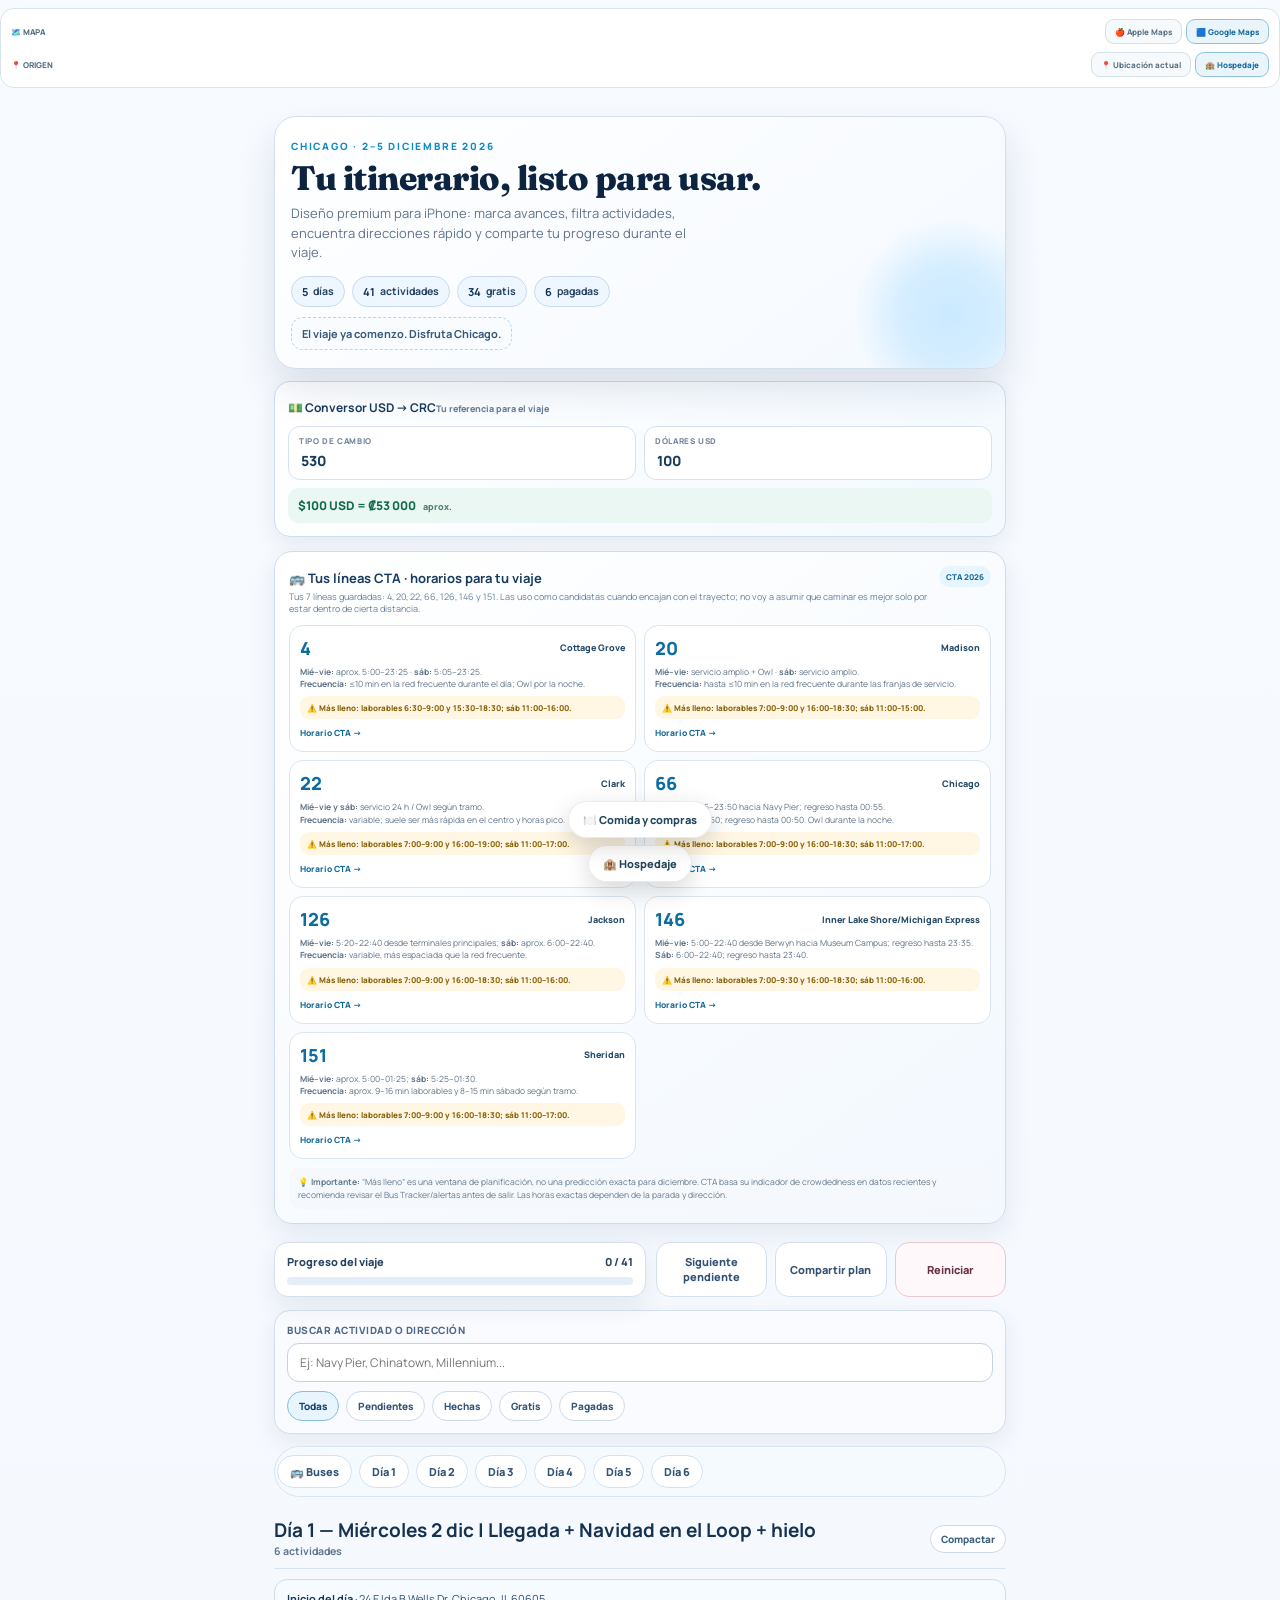
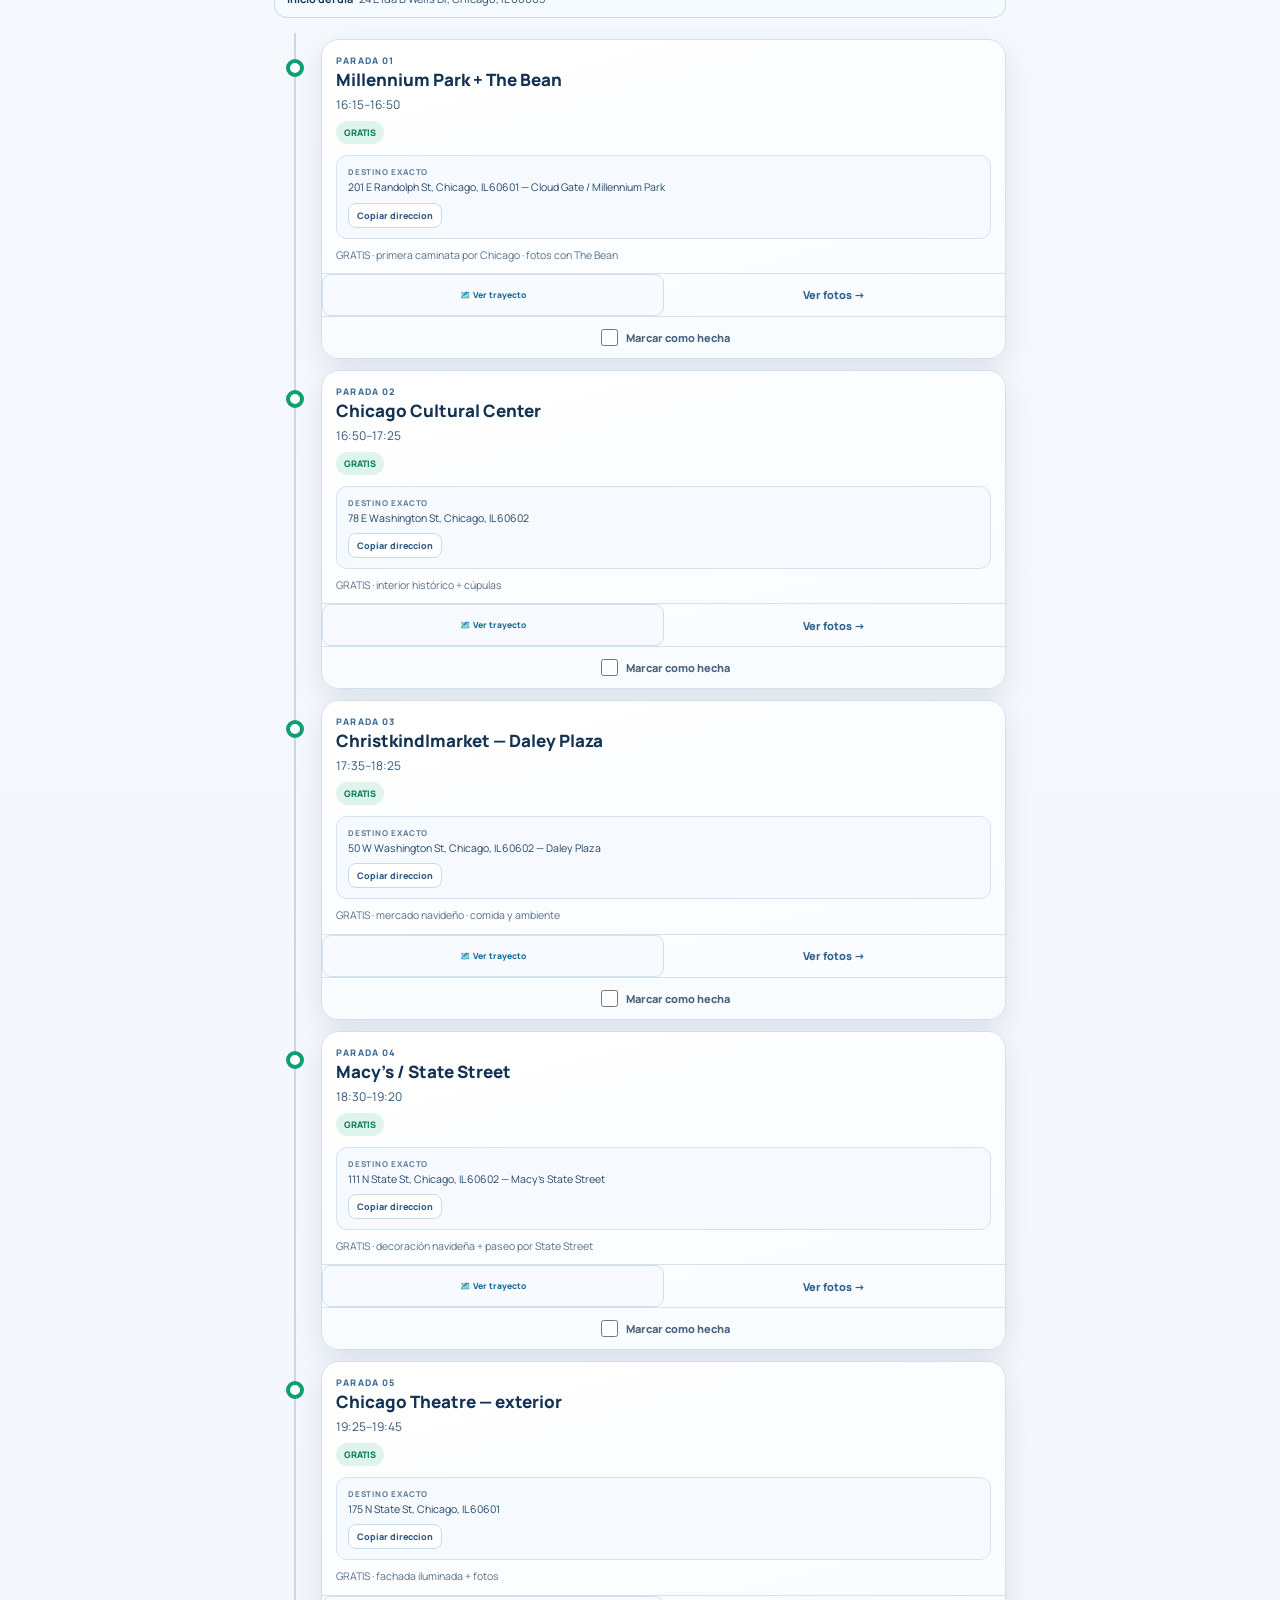
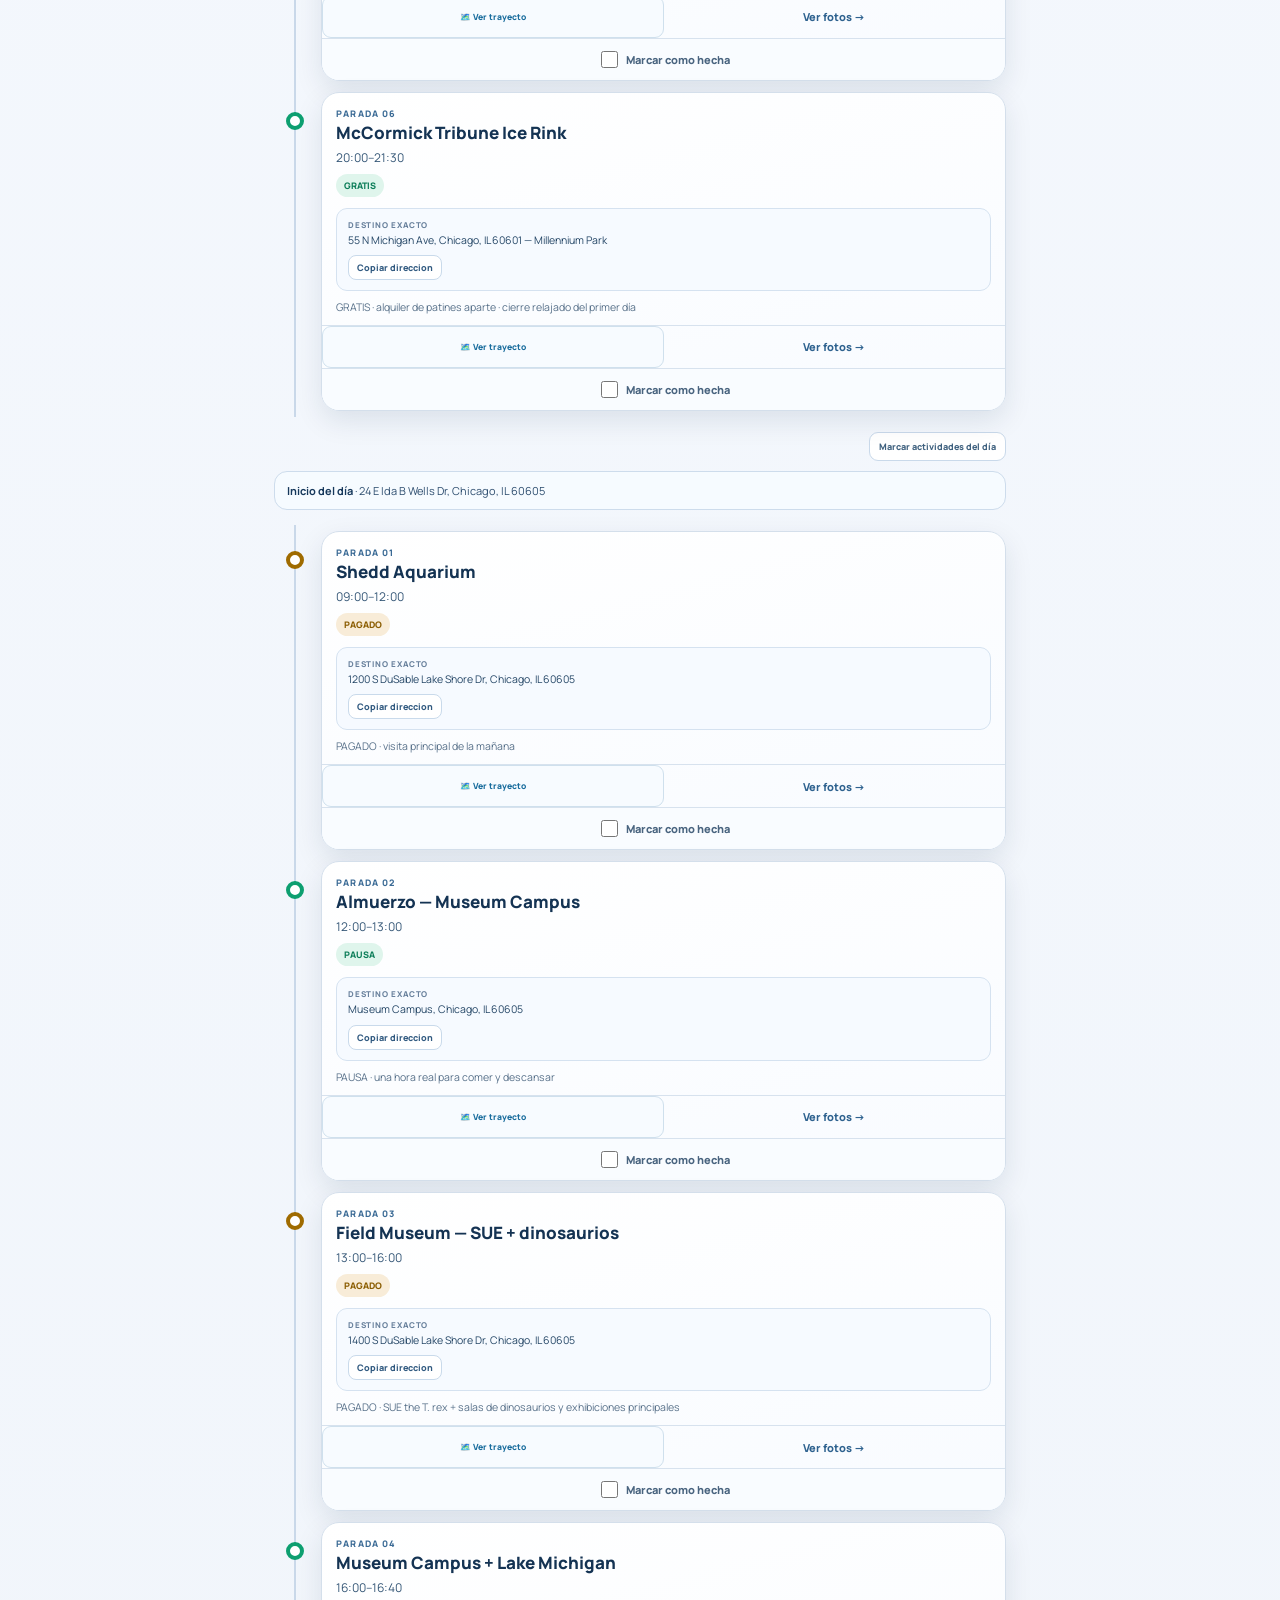
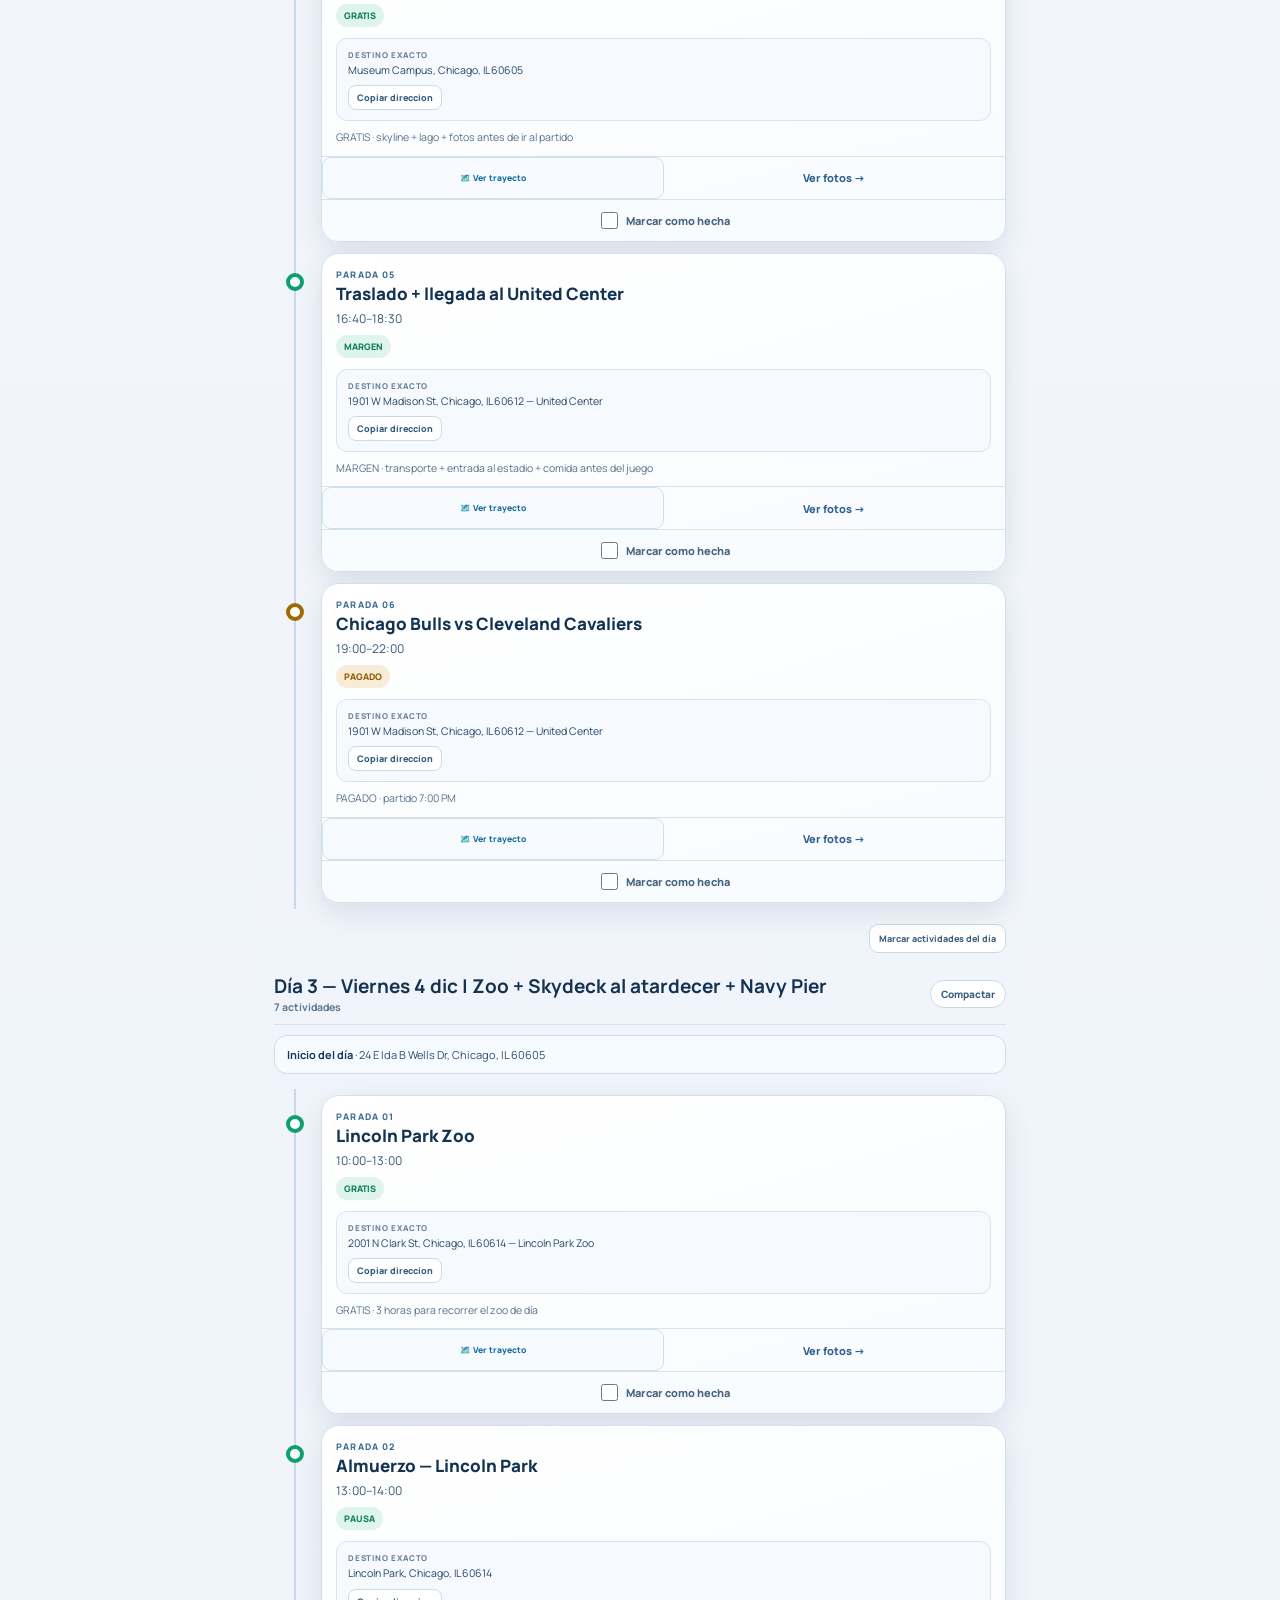
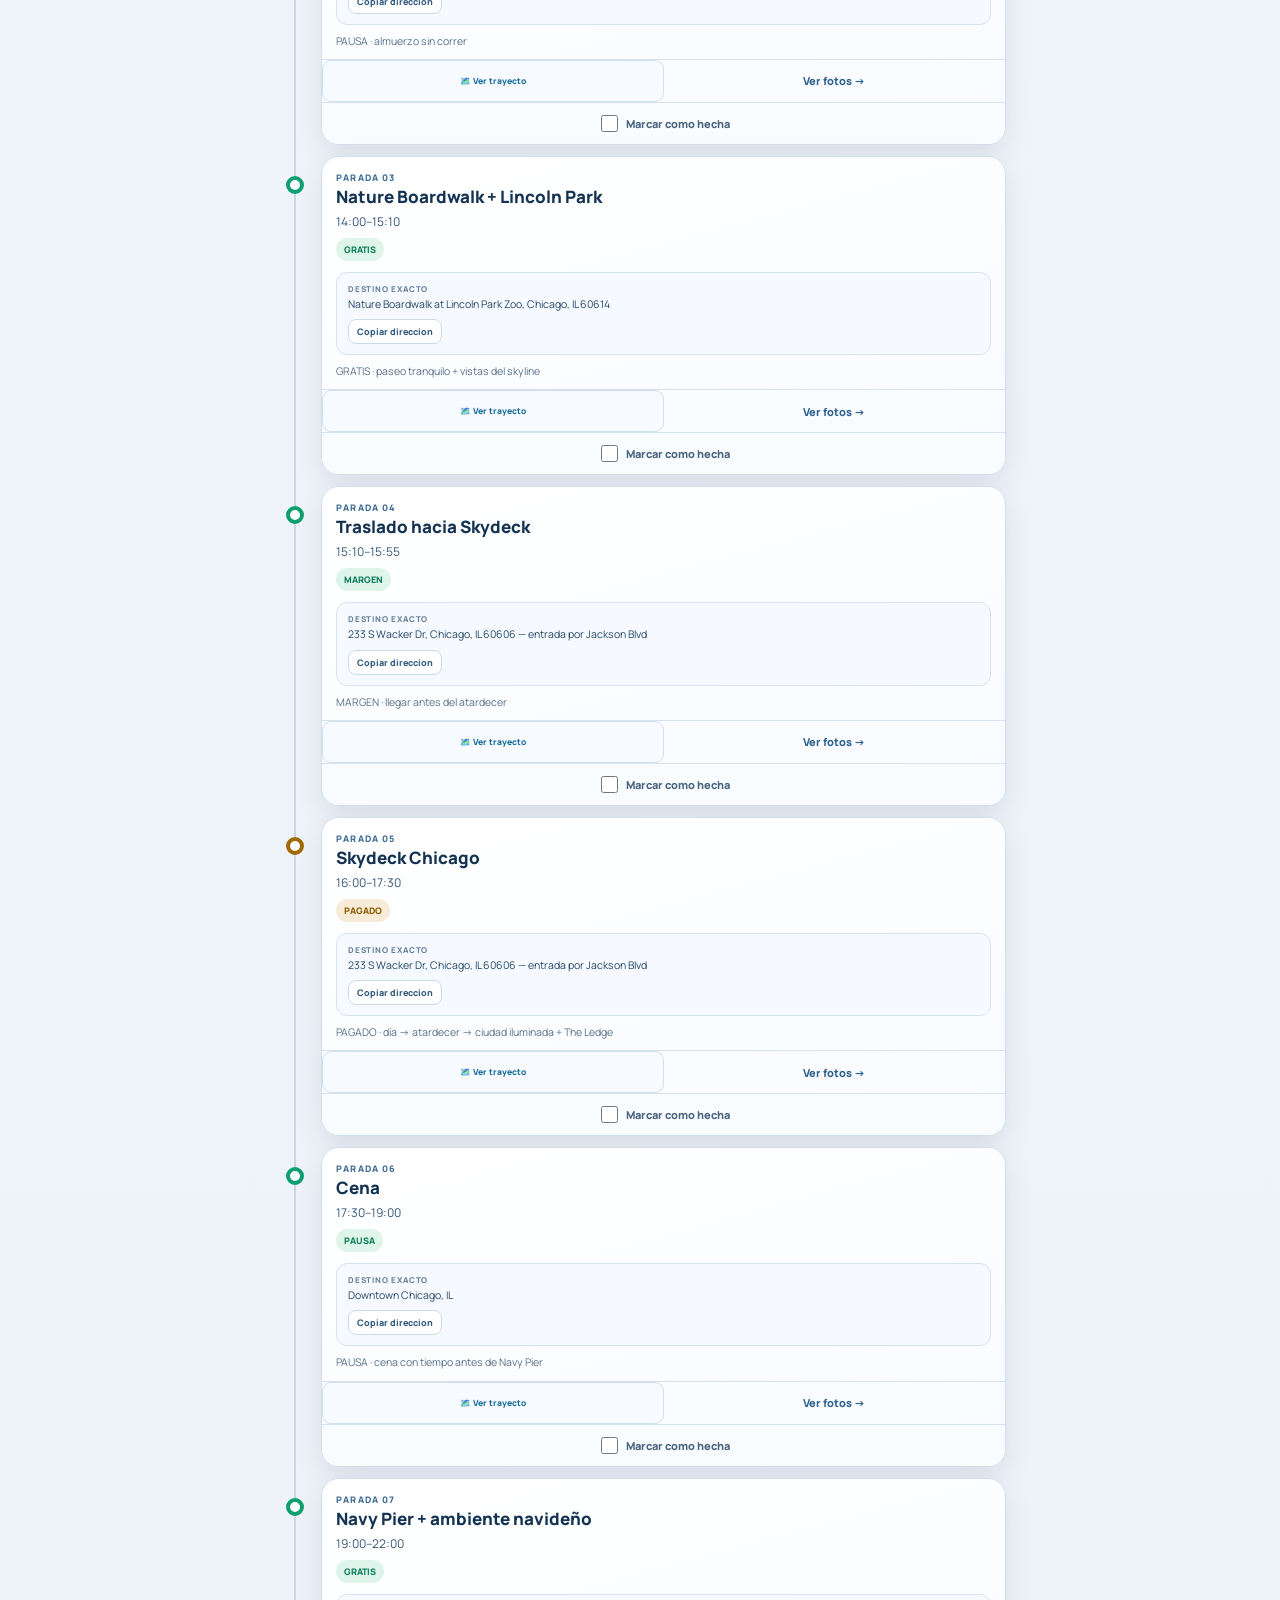
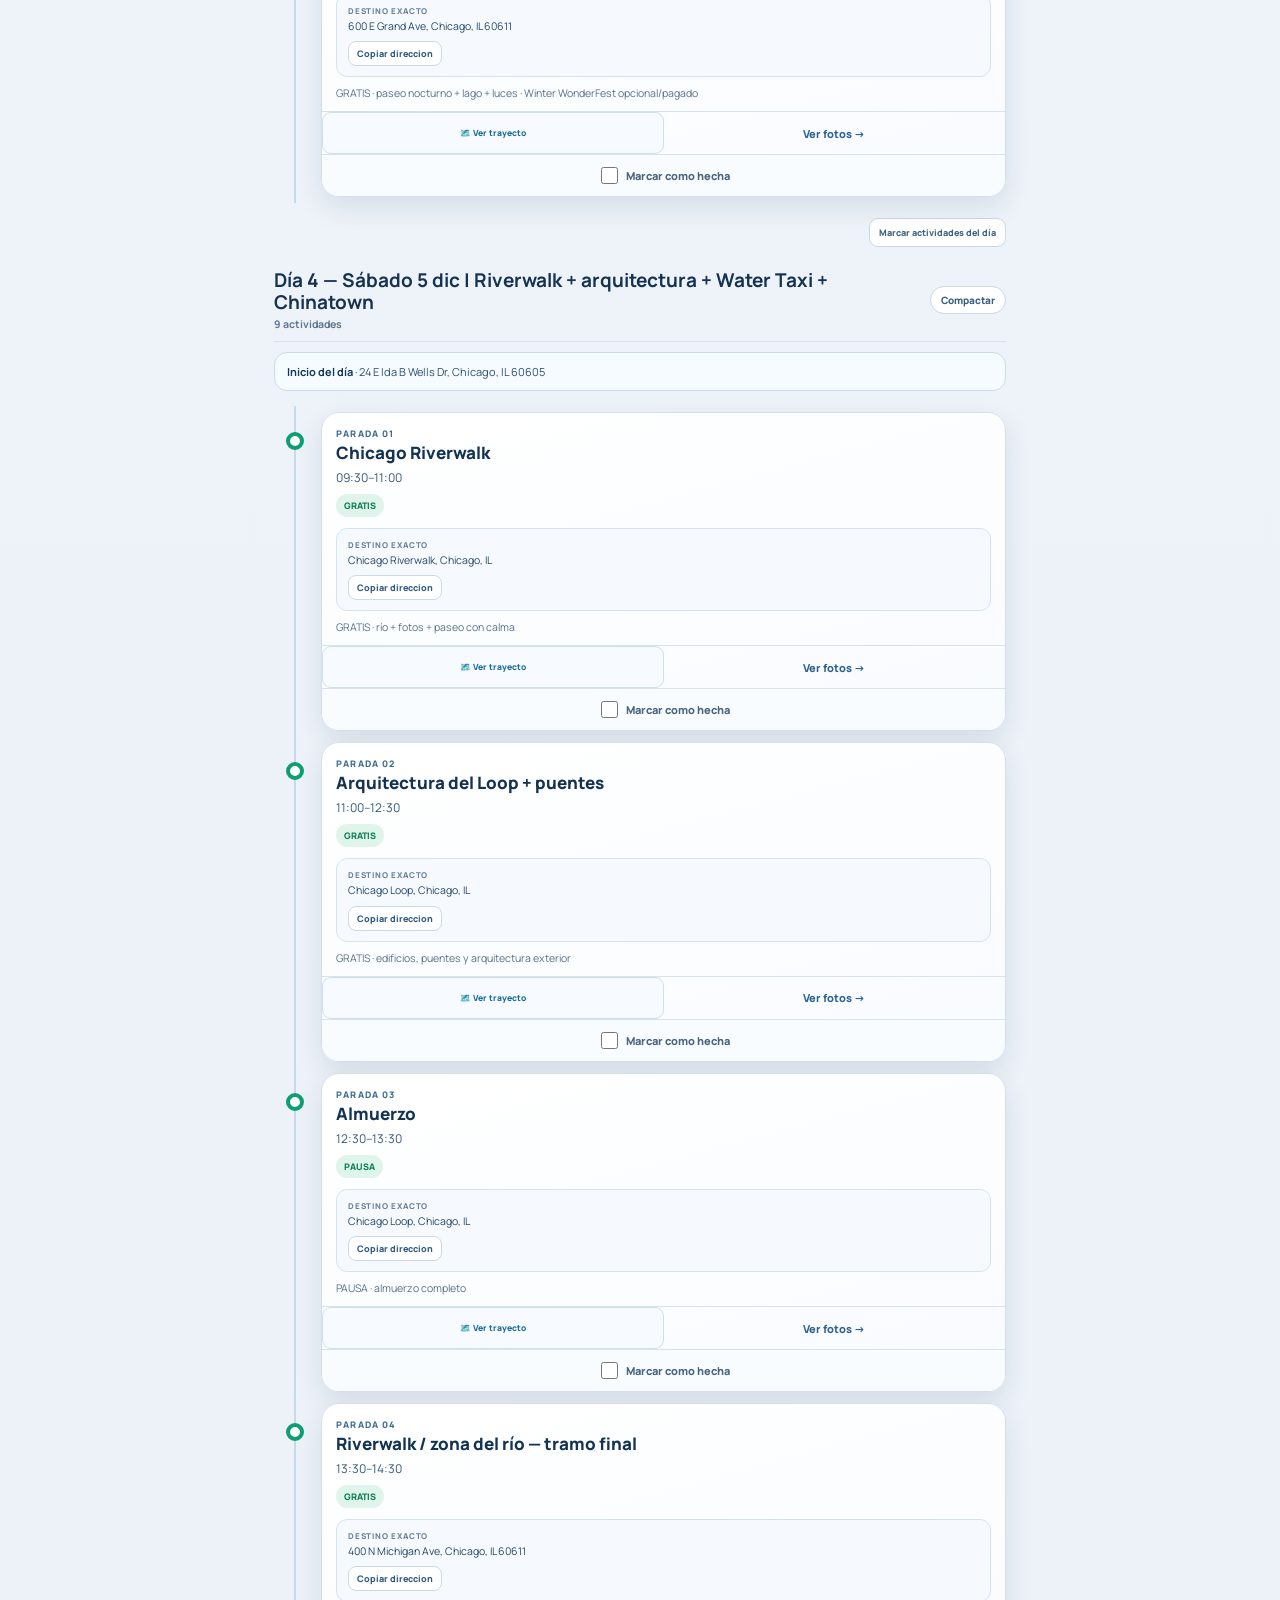
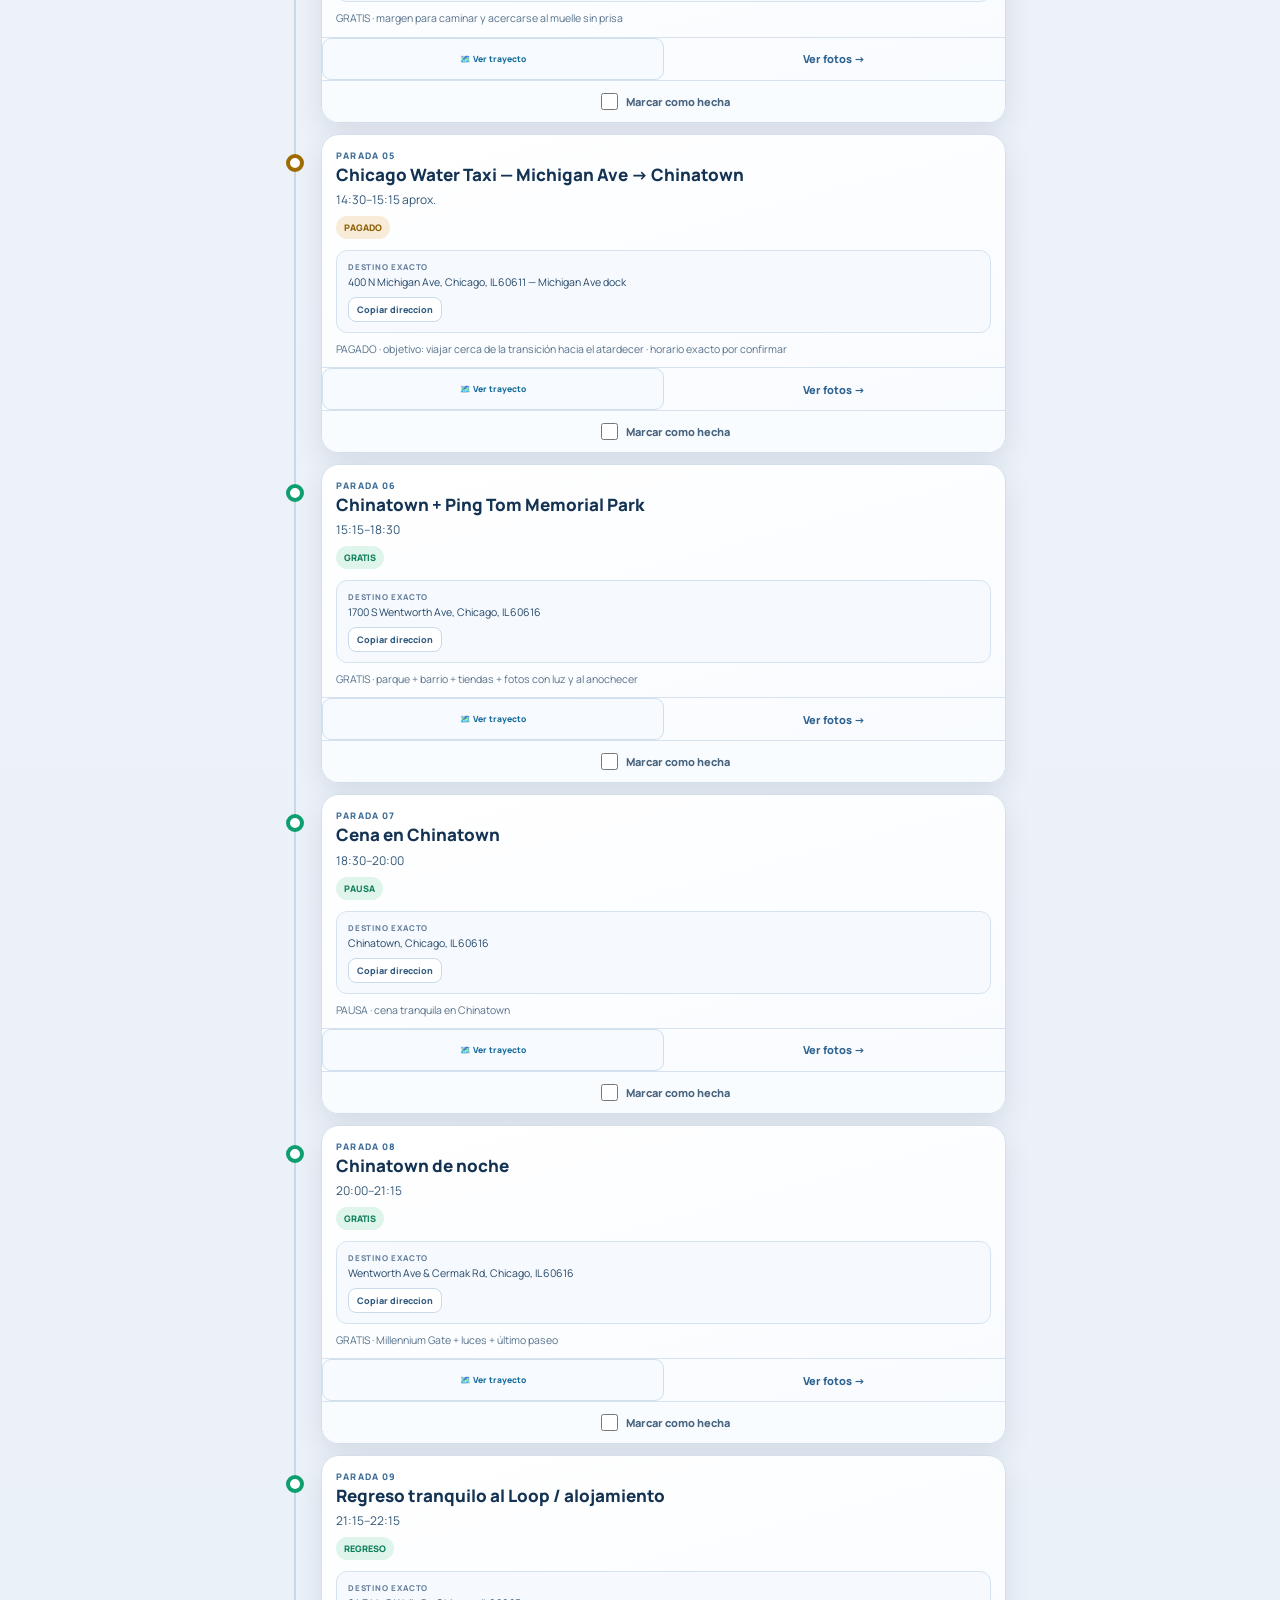
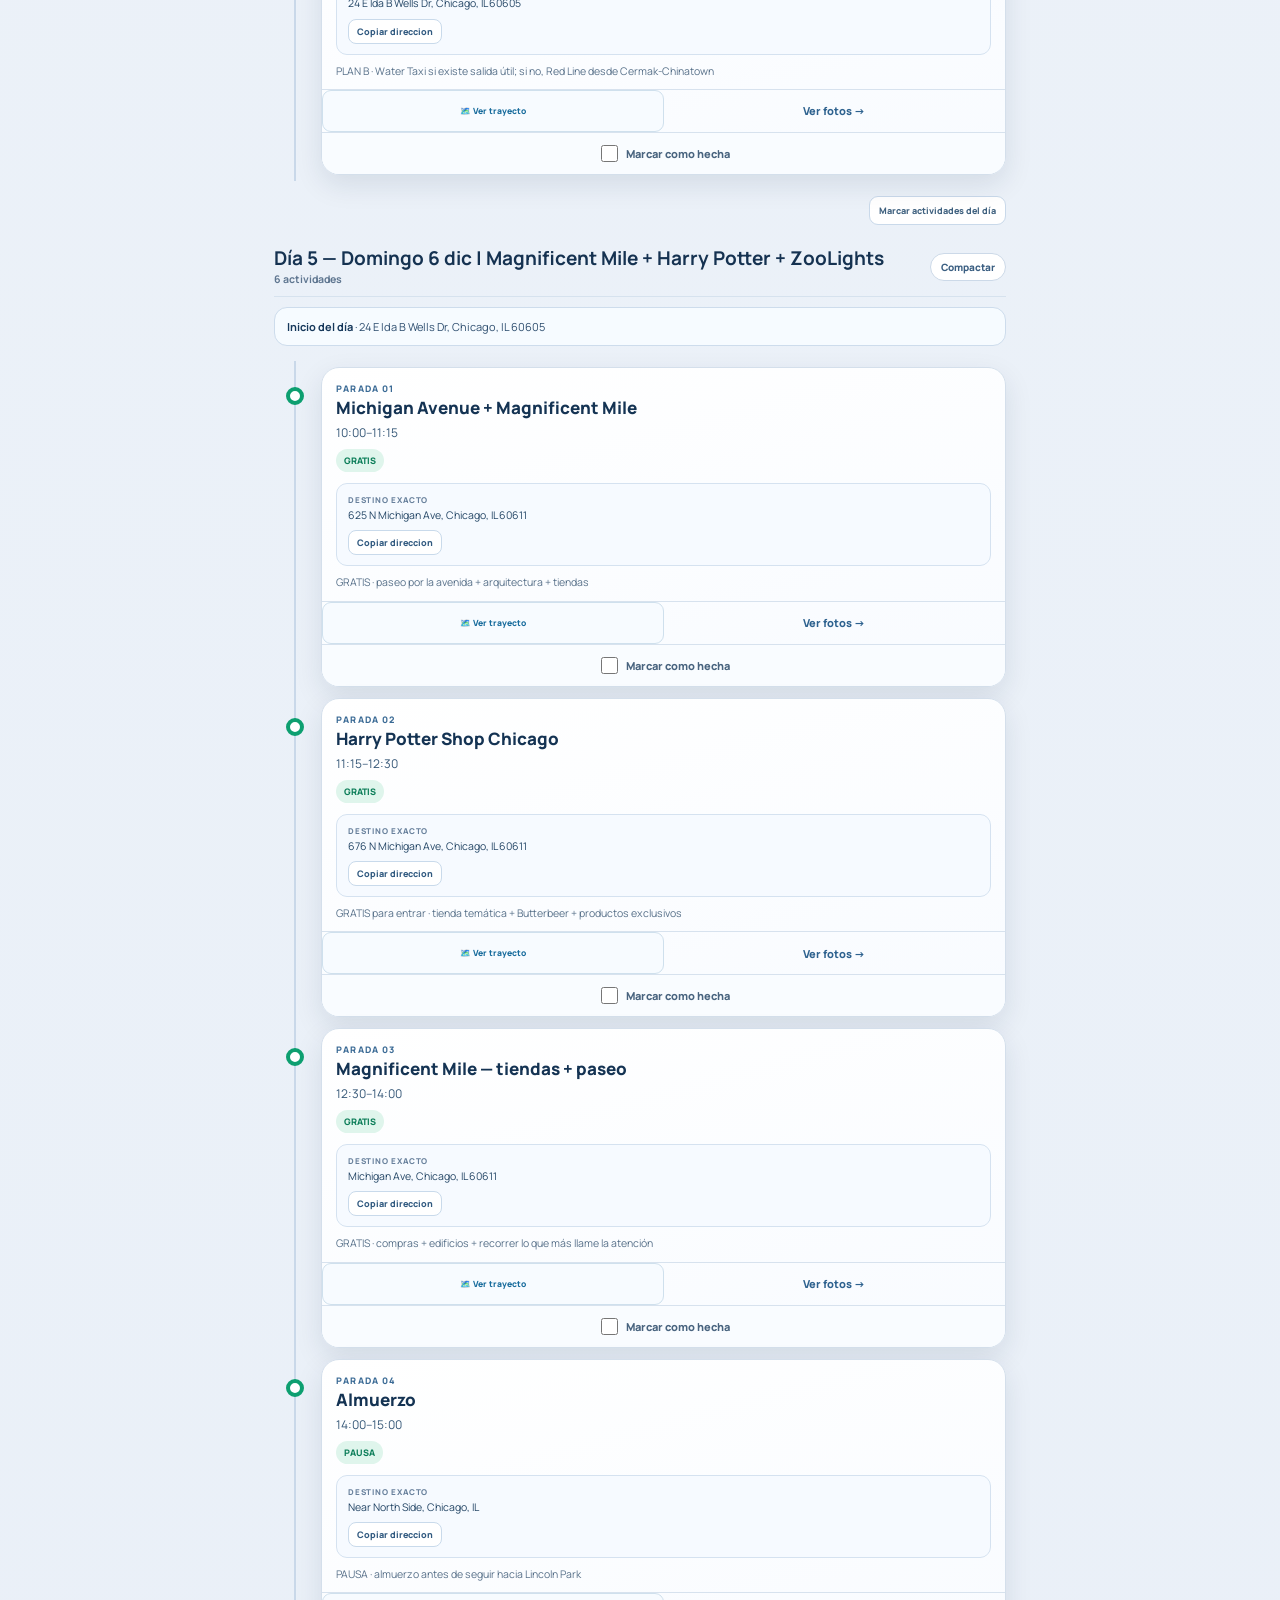
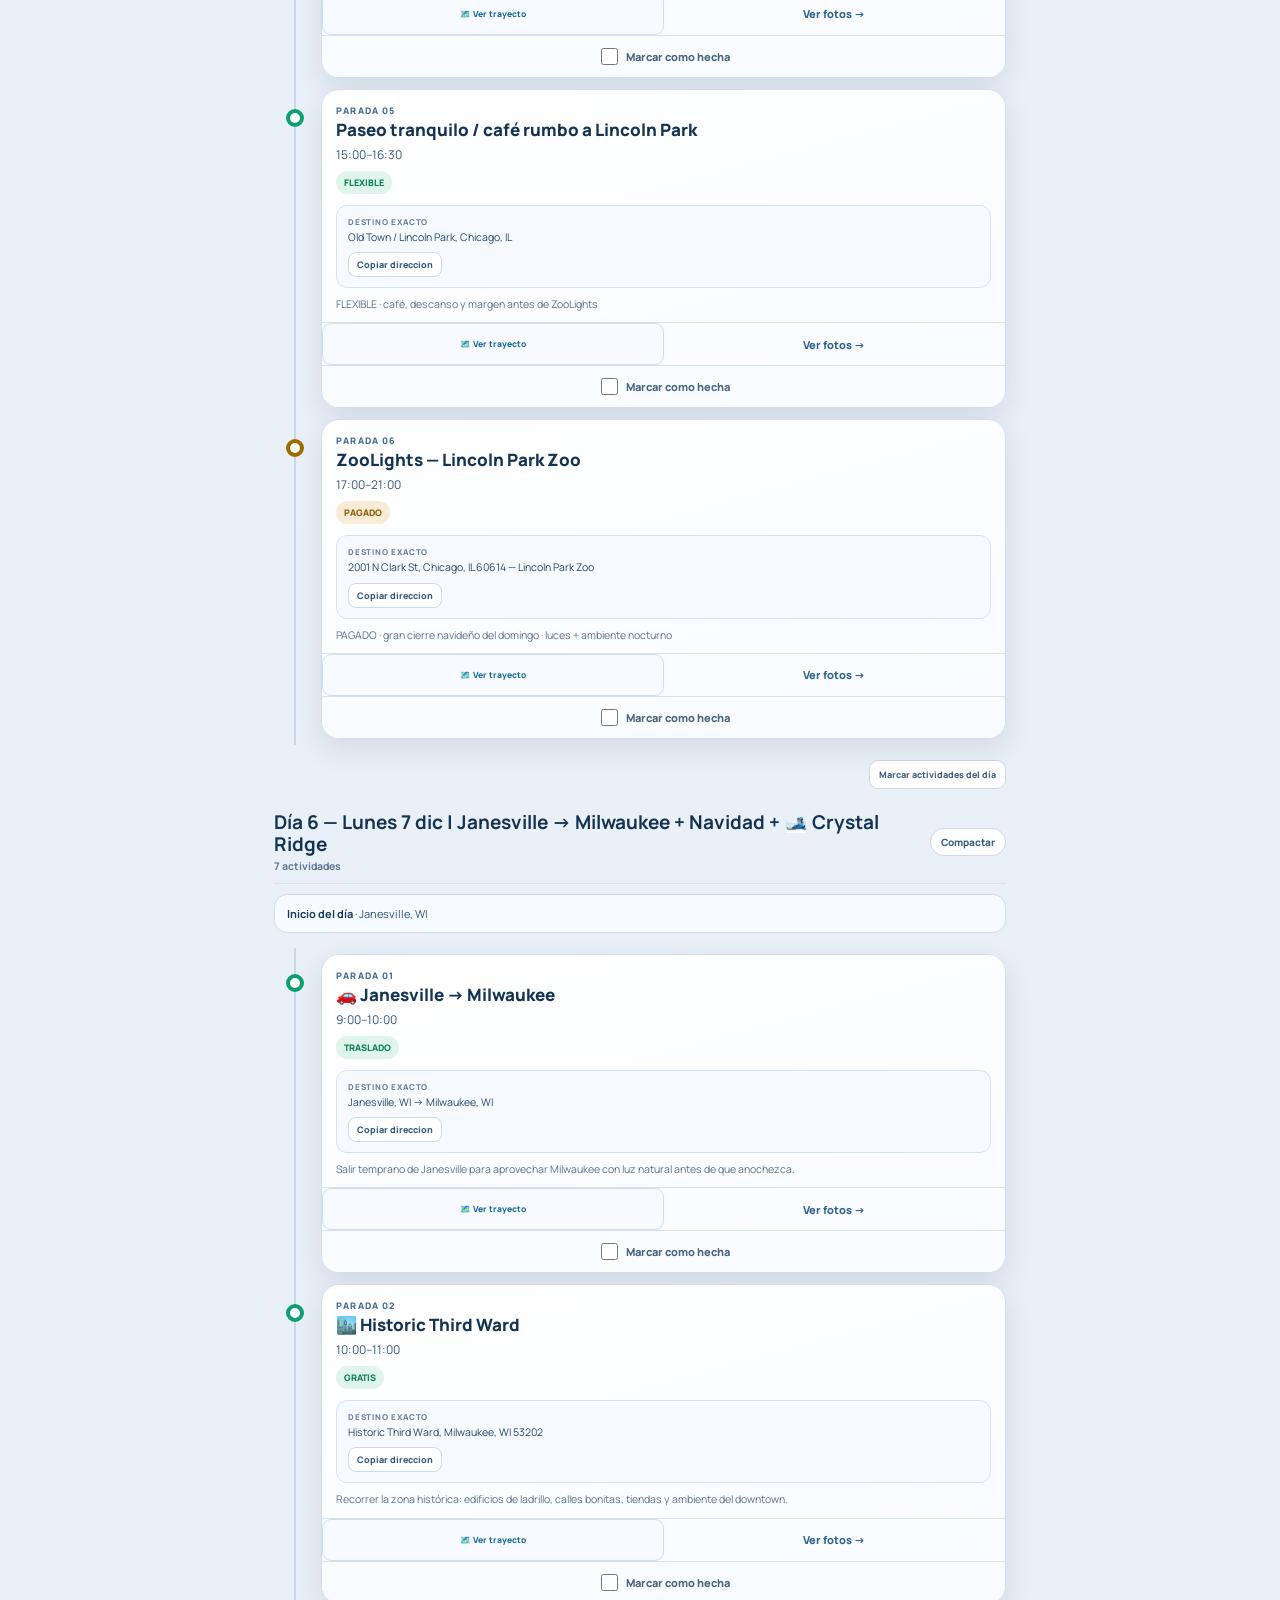
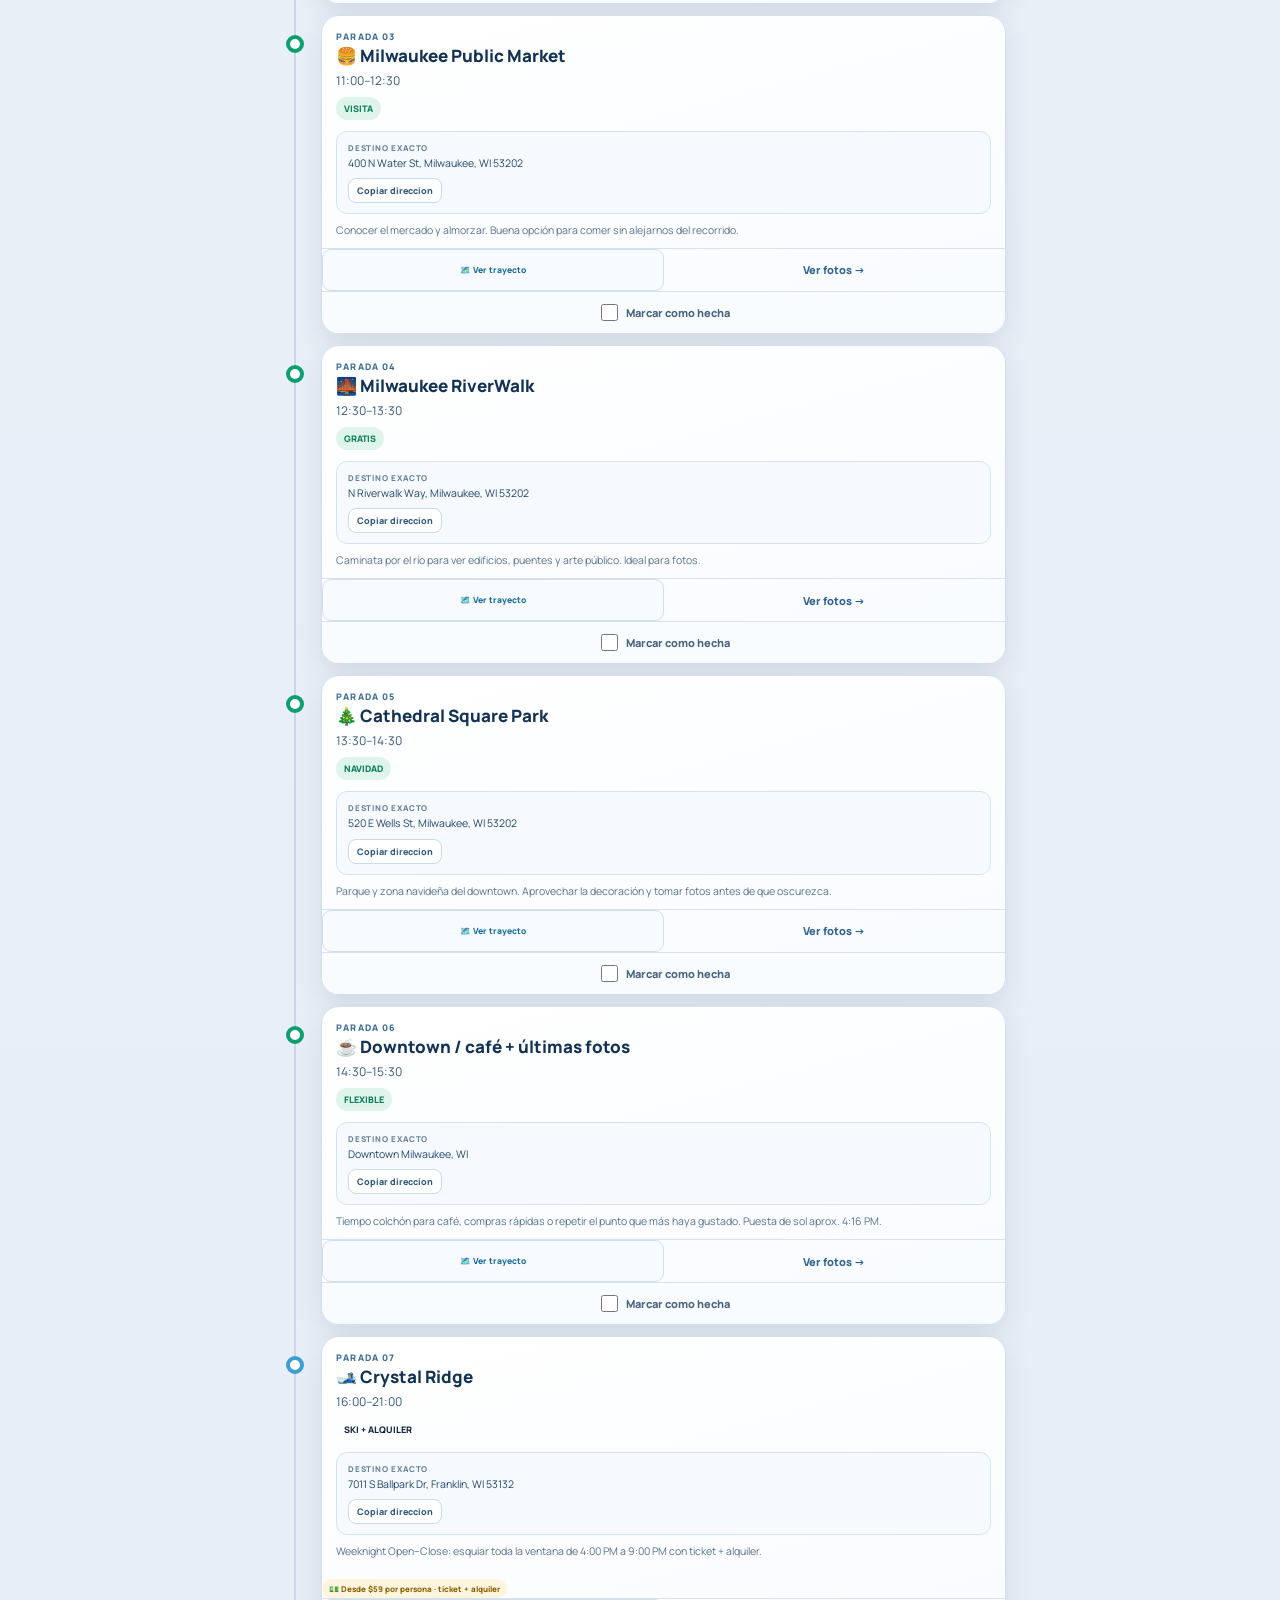
==== commit 12914bb6: "Update index.html" ====
--- a/index.html
+++ b/index.html
@@ -746,6 +746,30 @@
 .transithead{display:flex;justify-content:space-between;gap:10px;align-items:flex-start}.transithead b{font-size:13px;color:#173b5e}.transithead span{display:block;margin-top:3px;color:#68809b;font-size:9px;line-height:1.35}.transitdate{font-size:8px;font-weight:900;color:#176b9c;background:#e7f5ff;padding:5px 7px;border-radius:999px;white-space:nowrap}.routegrid{display:grid;grid-template-columns:repeat(2,1fr);gap:8px;margin-top:10px}.routecard{padding:10px;border:1px solid #dce5ee;border-radius:14px;background:#fff}.routecard .rline{display:flex;justify-content:space-between;gap:7px;align-items:center}.routecard .rnum{font-size:18px;font-weight:900;color:#0d6da0}.routecard .rname{font-size:9px;font-weight:900;color:#234a68}.routecard .rinfo{margin-top:6px;color:#5e7389;font-size:8.5px;line-height:1.45}.routecard .peak{margin-top:6px;padding:6px 7px;border-radius:9px;background:#fff6e3;color:#8a6208;font-size:8px;font-weight:900}.routecard a{display:inline-block;margin-top:6px;color:#176b9c;text-decoration:none;font-size:8.5px;font-weight:900}.transitnote{margin-top:9px;padding:8px 9px;border-radius:10px;background:#f5f9fd;color:#62778d;font-size:8.5px;line-height:1.45}
 .daytransit{margin:9px 0 11px;padding:10px 11px;border:1px solid #d7e4ef;border-radius:13px;background:#f8fbff}.daytransit b{font-size:9px;color:#234b6c}.daytransit p{margin:3px 0 0;color:#62778d;font-size:8.5px;line-height:1.4}
 @media(max-width:560px){.routegrid{grid-template-columns:1fr}}
+
+/* ===== Comida interactiva por día — prueba Día 1 ===== */
+.dayFoodPanel{margin-top:8px;border:1px solid #d7e3ef;border-radius:16px;background:#f9fbfe;overflow:hidden}
+.dayFoodToggle{width:100%;display:flex;align-items:center;justify-content:space-between;gap:10px;border:0;background:linear-gradient(135deg,#fff,#f2f8fd);padding:13px 14px;color:#173b5e;cursor:pointer;text-align:left}
+.dayFoodToggle .foodToggleTitle{font-size:12px;font-weight:900}
+.dayFoodToggle .foodToggleSub{display:block;margin-top:3px;color:#68809b;font-size:9px;font-weight:700}
+.dayFoodToggle .foodChevron{font-size:16px;font-weight:900;transition:transform .2s}
+.dayFoodPanel.open .foodChevron{transform:rotate(180deg)}
+.dayFoodContent{display:none;padding:0 10px 10px}
+.dayFoodPanel.open .dayFoodContent{display:block}
+.foodCategoryBar{display:flex;gap:7px;overflow:auto;padding:10px 2px 8px;scrollbar-width:thin}
+.foodCategoryBtn{flex:0 0 auto;border:1px solid #d2dfeb;background:#fff;color:#355674;border-radius:999px;padding:8px 10px;font-size:9px;font-weight:900;cursor:pointer}
+.foodCategoryBtn.active{border-color:#8cc3df;background:#eaf6fd;color:#15527b}
+.foodOptionList{display:grid;grid-template-columns:repeat(2,1fr);gap:8px}
+.foodOption{padding:10px;border:1px solid #dce5ee;background:#fff;border-radius:13px}
+.foodOption[hidden]{display:none}
+.foodOption b{display:block;color:#24445f;font-size:10.5px}
+.foodOption .foodOptionType{display:inline-block;margin-top:4px;padding:3px 6px;border-radius:999px;background:#f0f5f9;color:#63788c;font-size:7.5px;font-weight:900}
+.foodOption p{margin:5px 0 0;color:#60758c;font-size:8.5px;line-height:1.4}
+.foodOption .foodOptionAddr{margin-top:4px;color:#71849a;font-size:8px;line-height:1.35}
+.foodOption .food-route-btn{margin-top:7px;width:100%;font-size:8px;padding:7px 8px}
+.foodHint{margin:0 2px 7px;color:#6c8094;font-size:8px;line-height:1.4}
+@media(max-width:560px){.foodOptionList{grid-template-columns:1fr}}
+
 </style>
 <style>
 .route-btn{appearance:none;border:1px solid #cfe0ed;background:#f7fbff;color:#176b9c;
@@ -820,7 +844,105 @@
 .hotel-route-card .hotel-route-copy{min-width:0}.hotel-route-card b{font-size:11px;color:#24485d}.hotel-route-card span{display:block;font-size:8px;color:#6b8191;margin-top:3px}
 .hotel-route-card button{flex:none;border:1px solid #bcd8e8;background:#edf7fc;color:#176b9c;font:inherit;font-size:9px;font-weight:900;padding:8px 10px;border-radius:10px;cursor:pointer}
 @media(max-width:480px){.route-control-row{align-items:flex-start;flex-direction:column}.route-control-buttons{justify-content:flex-start}.hotel-route-card{align-items:flex-start}.hotel-route-card button{margin-top:1px}}
-</style></head>
+</style>
+<style>
+.foodtools{margin-top:8px;border:1px solid #d8e2ed;border-radius:16px;background:#fff;overflow:hidden}
+.foodtools summary{cursor:pointer;list-style:none;padding:13px 14px;background:linear-gradient(135deg,#f8fbff,#eef6fd);font-weight:900;color:#173b5e;font-size:12px}
+.foodtools summary::-webkit-details-marker{display:none}
+.foodtools summary:after{content:"＋";float:right;font-size:16px;color:#4f7393}
+.foodtools[open] summary:after{content:"−"}
+.foodtools .inner{padding:10px}
+.category-title{margin:10px 0 6px;padding:7px 9px;border-radius:10px;background:#f5f8fc;color:#49647f;font-size:9px;font-weight:900;text-transform:uppercase;letter-spacing:.08em}
+.option-grid{display:grid;grid-template-columns:repeat(2,1fr);gap:8px}
+.option-card{border:1px solid #e0e7ef;border-radius:13px;padding:10px;background:#fff;box-shadow:0 4px 12px rgba(15,45,73,.04)}
+.option-card b{display:block;color:#173b5e;font-size:11px}
+.option-card .meta{margin-top:3px;color:#6d8094;font-size:8.5px;line-height:1.35}
+.option-card .price{display:inline-block;margin-top:6px;padding:4px 7px;border-radius:999px;background:#fff5df;color:#8b6005;font-size:8px;font-weight:900}
+.option-card .tag{display:inline-block;margin-top:5px;margin-right:4px;padding:3px 6px;border-radius:999px;background:#eef7f3;color:#217357;font-size:7.5px;font-weight:900}
+.option-actions{display:flex;flex-wrap:wrap;gap:5px;margin-top:7px}
+.option-actions .route-btn,.option-actions a{border:1px solid #d3dfeb;background:#f8fbff;color:#37627f;border-radius:9px;padding:6px 7px;text-decoration:none;font-size:8px;font-weight:900;cursor:pointer}
+.option-actions .route-btn{font:inherit;font-size:8px}
+@media(max-width:560px){.option-grid{grid-template-columns:1fr}}
+</style>
+<style id="food-floating-v36">
+.food-float{position:fixed;right:calc(14px + 126px);bottom:calc(76px + env(safe-area-inset-bottom));z-index:10000;border:1px solid rgba(0,0,0,.08);border-radius:999px;padding:10px 14px;background:rgba(255,255,255,.96);backdrop-filter:blur(14px);-webkit-backdrop-filter:blur(14px);box-shadow:0 8px 24px rgba(0,0,0,.16);color:#23465c;font:inherit;font-size:11px;font-weight:900;cursor:pointer;white-space:nowrap}
+.food-modal{position:fixed;inset:0;z-index:10001;background:rgba(13,30,45,.58);display:flex;align-items:center;justify-content:center;padding:18px}
+.food-modal.hidden{display:none}
+.food-box{width:min(620px,100%);max-height:88vh;overflow:auto;background:#fff;border-radius:22px 22px 14px 14px;box-shadow:0 18px 60px rgba(0,0,0,.28);padding:18px}
+.food-top{display:flex;justify-content:space-between;gap:12px;align-items:flex-start}
+.food-top h3{margin:5px 38px 4px 0;font-size:18px;color:#183d5a}
+.food-top p{margin:0;color:#71859a;font-size:9px;line-height:1.45}
+.food-close{flex:none;border:0;background:#eef4f8;width:32px;height:32px;border-radius:50%;font-size:20px;cursor:pointer;color:#456276}
+.food-day-grid{display:grid;grid-template-columns:1fr 1fr;gap:9px;margin-top:15px}
+.food-day-btn{border:1px solid #d6e3ec;background:linear-gradient(135deg,#fff,#f5f9fc);border-radius:14px;padding:13px;text-align:left;cursor:pointer;color:#173b5e}
+.food-day-btn:hover{background:#eef7fc;border-color:#a9cee2}
+.food-day-btn strong{display:block;font-size:10px}
+.food-day-btn span{display:block;margin-top:4px;color:#708397;font-size:8px;line-height:1.35}
+.food-panel{display:none;margin-top:14px}
+.food-panel.active{display:block}
+.food-back{border:0;background:#eef7fc;color:#176b9c;border-radius:9px;padding:7px 9px;font-size:8.5px;font-weight:900;cursor:pointer}
+.food-selected-title{margin:11px 0 8px;color:#173b5e;font-size:13px;font-weight:900}
+.food-panel .inner{padding:0}
+.food-panel .option-actions{display:flex;flex-wrap:wrap;gap:5px;margin-top:8px}
+.food-panel .option-actions .menu-link,.food-panel .option-actions .photo-link{border:1px solid #d3dfeb;background:#f8fbff;color:#37627f;border-radius:9px;padding:6px 7px;text-decoration:none;font-size:8px;font-weight:900}
+@media(max-width:560px){
+  .food-float{right:14px;bottom:calc(122px + env(safe-area-inset-bottom));padding:9px 12px}
+  .hotel-float{right:14px;bottom:calc(76px + env(safe-area-inset-bottom))}
+  .food-day-grid{grid-template-columns:1fr}
+}
+</style>
+<style id="food-current-location-v41">
+.food-location-tools{display:none !important;margin:12px 0 10px;padding:10px 12px;border:1px solid #d9e5ee;border-radius:13px;background:#f8fbfd;display:flex;align-items:center;justify-content:space-between;gap:10px}
+.food-location-tools p{margin:0;color:#63788c;font-size:8.5px;line-height:1.4}
+.food-location-btn{border:1px solid #bcd8e8;background:#edf7fc;color:#176b9c;border-radius:9px;padding:7px 9px;font:inherit;font-size:8px;font-weight:900;cursor:pointer;white-space:nowrap}
+.food-live-distance{display:block;margin-top:5px;color:#176b9c;font-size:8px;font-weight:900}
+.food-live-distance small{font-weight:700;color:#6d8094}
+@media(max-width:560px){.food-location-tools{align-items:flex-start;flex-direction:column}.food-location-btn{width:100%}}
+</style>
+<style id="v42-final-css">
+/* v42 final: centered overlays + floating controls */
+.route-modal{align-items:center !important;justify-content:center !important;padding:18px !important}
+.route-box{margin:auto !important;position:relative !important;transform:none !important}
+.food-modal{align-items:center !important;justify-content:center !important;padding:18px !important}
+.food-box{margin:auto !important;position:relative !important;transform:none !important}
+.hotel-float,.food-float{right:auto !important;left:50% !important;transform:translateX(-50%) !important}
+.hotel-float{bottom:calc(18px + env(safe-area-inset-bottom)) !important}
+.food-float{bottom:calc(62px + env(safe-area-inset-bottom)) !important}
+.food-location-status{margin:0 2px 9px;padding:8px 10px;border-radius:10px;background:#edf7fc;border:1px solid #cfe1ec;color:#176b9c;font-size:8.5px;font-weight:900}
+.live-distance{display:block;margin-top:5px;color:#176b9c;font-size:8px;font-weight:900}
+.live-distance small{color:#6c8094;font-weight:700}
+</style>
+<style id="v43-fixes">
+/* v43: modal layering and centered origin controls */
+.food-modal, #foodModal, .food-overlay, .food-modal-overlay { z-index: 10000 !important; }
+.route-modal, #routeModal { z-index: 20000 !important; }
+.food-origin-controls { display:flex; gap:8px; justify-content:center; flex-wrap:wrap; margin:10px 0; }
+.food-origin-btn { border:1px solid #c9dbe8; background:#fff; color:#24485d; padding:8px 11px; border-radius:11px; font-weight:900; cursor:pointer; }
+.food-origin-btn.active { background:#eaf5fb; border-color:#8fc2df; color:#176b9c; }
+</style>
+
+<style id="v43-route-layer">
+#routeModal.route-modal,
+.route-modal {
+  position: fixed !important;
+  inset: 0 !important;
+  width: 100vw !important;
+  height: 100vh !important;
+  z-index: 20000 !important;
+  display: flex !important;
+  align-items: center !important;
+  justify-content: center !important;
+  padding: 20px !important;
+}
+#routeModal.route-modal.hidden { display:none !important; }
+#routeModal .route-box {
+  position: relative !important;
+  z-index: 20001 !important;
+  max-height: min(88vh, 720px) !important;
+  overflow:auto !important;
+}
+</style>
+</head>
 <body data-maps-provider="Apple Maps"><div aria-label="Configuración de rutas" class="route-controls">
 <div class="route-control-row"><div class="route-control-label">🗺️ MAPA</div><div class="route-control-buttons"><button data-map-provider="apple" type="button">🍎 Apple Maps</button><button data-map-provider="google" type="button">🟦 Google Maps</button></div></div>
 <div class="route-control-row"><div class="route-control-label">📍 ORIGEN</div><div class="route-control-buttons"><button data-origin-mode="current" type="button">📍 Ubicación actual</button><button data-origin-mode="hotel" type="button">🏨 Hospedaje</button></div></div>
@@ -893,864 +1015,196 @@
 <a href="#day2">Día 2</a>
 <a href="#day3">Día 3</a>
 <a href="#day4">Día 4</a>
+<a href="#day5">Día 5</a>
 <a href="#day6">Día 6</a>
 </nav>
-<section class="day" id="day1">
-<div class="dayhead">
-<h2>Día 1 — Miércoles 2 dic</h2>
-<small>7 actividades</small>
-</div>
-<div class="timeline">
-<article class="stop paid" data-key="d1s07">
-<div class="dot">
-</div>
-<div class="card">
-<div class="top">
-<div class="row">
-<div>
-<div class="num">PARADA 01</div>
-<div class="place">Skydeck Chicago</div>
-<div class="time">3:30–5:00</div>
-<span class="badge paid">PAGADO</span>
-</div>
-</div>
-<div class="address">
-<span class="label">Destino exacto</span>
-<div class="value">233 S Wacker Dr, Chicago, IL 60606 — entrada por Jackson Blvd</div>
-</div>
-<div class="desc">PAGADO · entrada 3:30 PM · atardecer ~4:20 PM</div>
-</div>
-<div class="actions"><button class="route-btn" data-access-point="233 S Wacker Dr, Chicago, IL 60606 — Jackson Blvd entrance" data-destination="233 S Wacker Dr, Chicago, IL 60606 — Jackson Blvd entrance" data-destination-label="Skydeck · entrada Jackson Blvd" data-origin="24 E Ida B Wells Dr, Chicago, IL 60605" data-origin-label="Alojamiento" data-reason="Entrada reservada para las 3:30 PM; el objetivo es ver el cambio de luz y el atardecer ~4:20 PM." data-recommendation="🚶 Caminando" data-route="" type="button">🗺️ Ver trayecto</button>
-<a href="https://www.google.com/search?tbm=isch&amp;q=Skydeck%20Chicago%20Chicago" rel="noopener" target="_blank">Ver fotos →</a>
-<label class="checkbtn">
-<input aria-label="Marcar como hecha" type="checkbox"/>
-<span>Marcar como hecha</span>
-</label>
-</div>
-</div>
-</article><article class="stop free" data-key="d1s03">
-<div class="dot">
-</div>
-<div class="card">
-<div class="top">
-<div class="row">
-<div>
-<div class="num">PARADA 02</div>
-<div class="place">Christkindlmarket — Daley Plaza</div>
-<div class="time">5:20–6:10</div>
-<span class="badge free">GRATIS</span>
-</div>
-</div>
-<div class="address">
-<span class="label">Destino exacto</span>
-<div class="value">50 W Washington St, Chicago, IL 60602 — Daley Plaza</div>
-</div>
-<div class="desc">⛸️ Última actividad · sesión nocturna · hasta 10:30 PM</div>
-</div>
-<div class="actions"><button class="route-btn" data-access-point="50 W Washington St, Chicago, IL 60602 — Daley Plaza" data-destination="50 W Washington St, Chicago, IL 60602 — Daley Plaza" data-destination-label="Christkindlmarket · Daley Plaza" data-origin="175 N State St, Chicago, IL 60601" data-origin-label="Chicago Theatre" data-reason="Lo dejamos al final porque la sesión nocturna permite terminar el día sin presión por cierres de las otras actividades." data-recommendation="🚶 Caminando" data-route="" type="button">🗺️ Ver trayecto</button>
-<a href="https://www.google.com/search?tbm=isch&amp;q=Christkindlmarket%20%E2%80%94%20Daley%20Plaza%20Chicago" rel="noopener" target="_blank">Ver fotos →</a>
-<label class="checkbtn">
-<input aria-label="Marcar como hecha" type="checkbox"/>
-<span>Marcar como hecha</span>
-</label>
-</div>
-</div>
-</article><article class="stop free" data-key="d1s04">
-<div class="dot">
-</div>
-<div class="card">
-<div class="top">
-<div class="row">
-<div>
-<div class="num">PARADA 03</div>
-<div class="place">Macy's / State Street</div>
-<div class="time">6:10–7:10</div>
-<span class="badge free">GRATIS</span>
-</div>
-</div>
-<div class="address">
-<span class="label">Destino exacto</span>
-<div class="value">111 N State St, Chicago, IL 60602 — Macy’s State Street</div>
-</div>
-<div class="desc">GRATIS · Holiday Lane / decoración navideña · cierra 8 PM</div>
-</div>
-<div class="actions"><button class="route-btn" data-access-point="111 N State St, Chicago, IL 60602 — State Street entrance" data-destination="111 N State St, Chicago, IL 60602 — State Street entrance" data-destination-label="Macy's · entrada State Street" data-origin="233 S Wacker Dr, Chicago, IL 60606 — Jackson Blvd entrance" data-origin-label="Skydeck Chicago" data-reason="Lo dejamos después de Skydeck para visitarlo con calma; los miércoles cierra a las 8 PM." data-recommendation="🚶 Caminando" data-route="" type="button">🗺️ Ver trayecto</button>
-<a href="https://www.google.com/search?tbm=isch&amp;q=Macy%27s%20/%20State%20Street%20Chicago" rel="noopener" target="_blank">Ver fotos →</a>
-<label class="checkbtn">
-<input aria-label="Marcar como hecha" type="checkbox"/>
-<span>Marcar como hecha</span>
-</label>
-</div>
-</div>
-</article><article class="stop free" data-key="d1s05">
-<div class="dot">
-</div>
-<div class="card">
-<div class="top">
-<div class="row">
-<div>
-<div class="num">PARADA 04</div>
-<div class="place">Chicago Theatre — exterior</div>
-<div class="time">7:10–7:30</div>
-<span class="badge free">GRATIS</span>
-</div>
-</div>
-<div class="address">
-<span class="label">Destino exacto</span>
-<div class="value">175 N State St, Chicago, IL 60601</div>
-</div>
-<div class="desc">GRATIS · exterior + interior si apetece · miércoles hasta 9 PM</div>
-</div>
-<div class="actions"><button class="route-btn" data-access-point="175 N State St, Chicago, IL 60601 — State St" data-destination="175 N State St, Chicago, IL 60601 — State St" data-destination-label="Chicago Theatre · fachada State St" data-origin="50 W Washington St, Chicago, IL 60602 — Daley Plaza" data-origin-label="Christkindlmarket" data-reason="Macy's queda cerca del mercado y los miércoles cierra a las 9 PM, así que no obliga a correr." data-recommendation="🚶 Caminando" data-route="" type="button">🗺️ Ver trayecto</button>
-<a href="https://www.google.com/search?tbm=isch&amp;q=Chicago%20Theatre%20%E2%80%94%20exterior%20Chicago" rel="noopener" target="_blank">Ver fotos →</a>
-<label class="checkbtn">
-<input aria-label="Marcar como hecha" type="checkbox"/>
-<span>Marcar como hecha</span>
-</label>
-</div>
-</div>
-</article><article class="stop free" data-key="d1s01">
-<div class="dot">
-</div>
-<div class="card">
-<div class="top">
-<div class="row">
-<div>
-<div class="num">PARADA 05</div>
-<div class="place">Millennium Park + The Bean</div>
-<div class="time">7:30–7:45</div>
-<span class="badge free">GRATIS</span>
-</div>
-</div>
-<div class="address">
-<span class="label">Destino exacto</span>
-<div class="value">201 E Randolph St, Chicago, IL 60601 — Cloud Gate / Millennium Park</div>
-</div>
-<div class="desc">GRATIS · exterior · parada corta</div>
-</div>
-<div class="actions"><button class="route-btn" data-access-point="201 E Randolph St, Chicago, IL 60601 — West Walkway / Welcome Center" data-destination="201 E Randolph St, Chicago, IL 60601 — West Walkway / Welcome Center" data-destination-label="Millennium Park · acceso oeste" data-origin="111 N State St, Chicago, IL 60602" data-origin-label="Macy's / State Street" data-reason="Solo hacemos fotos exteriores; es una parada flexible que no depende de un cierre temprano." data-recommendation="🚶 Caminando" data-route="" type="button">🗺️ Ver trayecto</button>
-<a href="https://www.google.com/search?tbm=isch&amp;q=Millennium%20Park%20%2B%20The%20Bean%20Chicago" rel="noopener" target="_blank">Ver fotos →</a>
-<label class="checkbtn">
-<input aria-label="Marcar como hecha" type="checkbox"/>
-<span>Marcar como hecha</span>
-</label>
-</div>
-</div>
-</article><article class="stop free" data-key="d1s06">
-<div class="dot">
-</div>
-<div class="card">
-<div class="top">
-<div class="row">
-<div>
-<div class="num">PARADA 06</div>
-<div class="place">McCormick Tribune Ice Rink</div>
-<div class="time">7:45–9:15</div>
-<span class="badge free">GRATIS</span>
-</div>
-</div>
-<div class="address">
-<span class="label">Destino exacto</span>
-<div class="value">55 N Michigan Ave, Chicago, IL 60601 — Millennium Park</div>
-</div>
-<div class="desc">GRATIS · alquiler de patines aparte · plan nocturno</div>
-</div>
-<div class="actions"><button class="route-btn" data-access-point="55 N Michigan Ave, Chicago, IL 60601 — Millennium Park" data-destination="55 N Michigan Ave, Chicago, IL 60601 — Millennium Park" data-destination-label="Ice Rink · acceso Michigan Ave" data-origin="233 S Wacker Dr, Chicago, IL 60606 — Jackson Blvd entrance" data-origin-label="Skydeck Chicago" data-reason="Después del Skydeck queda perfecto para patinar ya de noche; el tramo es razonable caminando si el clima acompaña." data-recommendation="🚶 Caminando" data-route="" type="button">🗺️ Ver trayecto</button>
-<a href="https://www.google.com/search?tbm=isch&amp;q=McCormick%20Tribune%20Ice%20Rink%20Chicago" rel="noopener" target="_blank">Ver fotos →</a>
-<label class="checkbtn">
-<input aria-label="Marcar como hecha" type="checkbox"/>
-<span>Marcar como hecha</span>
-</label>
-</div>
-</div>
-</article></div>
-<div class="daytools">
-<button class="dayDone" data-day="1" type="button">Marcar actividades del día</button>
-</div>
-<div class="foodhead"><div><b>🍕 Comer hoy · opciones según tu ruta</b><span>La idea es que no tengas que desviarte: elige según dónde estés ese día.</span></div><div class="foodicon">🍴</div></div>
-<div class="meals">
-<div class="food-location-note" style="margin:6px 0 10px;padding:8px 10px;border-radius:11px;background:#f4f9fc;border:1px solid #d8e6ef;font-size:8px;color:#5f7487;line-height:1.4">📍 Selección por zona: prioricé lugares que queden sobre o muy cerca del recorrido de este día para evitar desvíos innecesarios.</div><div class="meal"><div class="mealtype">Comida al llegar</div><b>Wildberry Pancakes &amp; Cafe</b><p>Opción práctica para comer antes de salir hacia el Cultural Center y Skydeck.</p><span class="price">$$ · cerca del Loop</span><a href="https://maps.apple.com/?q=Wildberry%20Pancakes%20%26%20Cafe%20Chicago" rel="noopener" target="_blank">📍 Ver en Apple Maps →</a><button class="route-btn food-route-btn" data-access-point="130 E Randolph St, Chicago, IL 60601" data-destination="130 E Randolph St, Chicago, IL 60601" data-destination-label="Wildberry · entrada principal" data-reason="" data-recommendation="" data-route="" type="button">🗺️ Cómo llegar</button></div>
-<div class="meal"><div class="mealtype">Almuerzo</div><b>Christkindlmarket</b><p>Perfecto para probar comida alemana/navideña sin salir de tu recorrido.</p><span class="price">$–$$ · en la ruta</span><a href="https://maps.apple.com/?q=Daley%20Plaza%20Chicago" rel="noopener" target="_blank">📍 Ver zona →</a><button class="route-btn food-route-btn" data-access-point="50 W Washington St, Chicago, IL 60602 — Daley Plaza" data-destination="50 W Washington St, Chicago, IL 60602 — Daley Plaza" data-destination-label="Christkindlmarket · Daley Plaza" data-reason="" data-recommendation="" data-route="" type="button">🗺️ Cómo llegar</button></div>
-<div class="meal"><div class="mealtype">Cena · pizza 🍕</div><b>Giordano's — Millennium Park</b><p>Pizza estilo Chicago prácticamente sobre el recorrido del Loop.</p><span class="price">$$</span><a href="https://maps.apple.com/?q=Lou%20Malnati's%20South%20Loop%20Chicago" rel="noopener" target="_blank">📍 Ver en Apple Maps →</a><button class="route-btn food-route-btn" data-access-point="130 E Randolph St, Chicago, IL 60601" data-destination="130 E Randolph St, Chicago, IL 60601" data-destination-label="Giordano's · Millennium Park" data-reason="" data-recommendation="" data-route="" type="button">🗺️ Cómo llegar</button></div>
-</div>
-<div class="sectionlabel">🛒 Supermercados / compras rápidas</div>
-<div class="foodgrid">
-<div class="food"><b>Target</b><div class="addr">1 S State St</div><div class="kind">bebidas · snacks · comida lista</div><a href="https://maps.apple.com/?q=1%20S%20State%20St%2C%20Chicago%2C%20IL%2060603" target="_blank">Apple Maps →</a><button class="route-btn food-route-btn" data-access-point="1 S State St, Chicago, IL 60603" data-destination="1 S State St, Chicago, IL 60603" data-destination-label="Target · 1 S State" data-reason="" data-recommendation="" data-route="" type="button">🗺️ Cómo llegar</button></div>
-<div class="food"><b>Target — 1 S State St</b><div class="addr">1 S State St, Chicago, IL 60603</div><div class="kind">snacks · comida preparada</div><a href="https://maps.apple.com/?q=1147%20S%20Wabash%20Ave%2C%20Chicago%2C%20IL%2060605" target="_blank">Apple Maps →</a><button class="route-btn food-route-btn" data-access-point="1 S State St, Chicago, IL 60603" data-destination="1 S State St, Chicago, IL 60603" data-destination-label="Target · 1 S State" data-reason="" data-recommendation="" data-route="" type="button">🗺️ Cómo llegar</button></div>
-</div></section>
-<section class="day" id="day2">
-<div class="dayhead">
-<h2>Día 2 — Jueves 3 dic | Museum Campus + Bulls</h2>
-<small>5 actividades</small>
-</div>
-<div class="start">
-<b>Inicio del día</b> · 24 E Ida B Wells Dr, Chicago, IL 60605</div>
-<div class="timeline">
-<article class="stop paid" data-key="d2s01">
-<div class="dot">
-</div>
-<div class="card">
-<div class="top">
-<div class="row">
-<div>
-<div class="num">PARADA 01</div>
-<div class="place">Shedd Aquarium</div>
-<div class="time">09:00–11:30</div>
-<span class="badge paid">PAGADO</span>
-</div>
-</div>
-<div class="address">
-<span class="label">Destino exacto</span>
-<div class="value">1200 S DuSable Lake Shore Dr, Chicago, IL 60605</div>
-</div>
-<div class="desc">PAGADO</div>
-</div>
-<div class="actions"><button class="route-btn" data-access-point="1200 S DuSable Lake Shore Dr, Chicago, IL 60605 — Main Entrance / half-circle drive" data-destination="1200 S DuSable Lake Shore Dr, Chicago, IL 60605 — Main Entrance / half-circle drive" data-destination-label="Shedd Aquarium · entrada principal" data-origin="24 E Ida B Wells Dr, Chicago, IL 60605" data-origin-label="Alojamiento" data-reason="Este sí es uno de los trayectos donde prefiero transporte: el Museum Campus queda bastante más lejos del alojamiento." data-recommendation="🚌 CTA #146" data-route="146" type="button">🗺️ Ver trayecto</button>
-<a href="https://www.google.com/search?tbm=isch&amp;q=Shedd%20Aquarium%20Chicago" rel="noopener" target="_blank">Ver fotos →</a>
-<label class="checkbtn">
-<input aria-label="Marcar como hecha" type="checkbox"/>
-<span>Marcar como hecha</span>
-</label>
-</div>
-</div>
-</article>
-<article class="stop paid" data-key="d2s02">
-<div class="dot">
-</div>
-<div class="card">
-<div class="top">
-<div class="row">
-<div>
-<div class="num">PARADA 02</div>
-<div class="place">Field Museum</div>
-<div class="time">11:45–14:00</div>
-<span class="badge paid">PAGADO</span>
-</div>
-</div>
-<div class="address">
-<span class="label">Destino exacto</span>
-<div class="value">1400 S DuSable Lake Shore Dr, Chicago, IL 60605</div>
-</div>
-<div class="desc">PAGADO</div>
-</div>
-<div class="actions"><button class="route-btn" data-access-point="1400 S DuSable Lake Shore Dr, Chicago, IL 60605 — East Entrance" data-destination="1400 S DuSable Lake Shore Dr, Chicago, IL 60605 — East Entrance" data-destination-label="Field Museum · East Entrance" data-origin="1200 S DuSable Lake Shore Dr, Chicago, IL 60605" data-origin-label="Shedd Aquarium" data-reason="Shedd y Field Museum están dentro de Museum Campus." data-recommendation="🚶 Caminando" data-route="" type="button">🗺️ Ver trayecto</button>
-<a href="https://www.google.com/search?tbm=isch&amp;q=Field%20Museum%20Chicago" rel="noopener" target="_blank">Ver fotos →</a>
-<label class="checkbtn">
-<input aria-label="Marcar como hecha" type="checkbox"/>
-<span>Marcar como hecha</span>
-</label>
-</div>
-</div>
-</article>
-<article class="stop free" data-key="d2s03">
-<div class="dot">
-</div>
-<div class="card">
-<div class="top">
-<div class="row">
-<div>
-<div class="num">PARADA 03</div>
-<div class="place">Adler Planetarium — exterior + skyline</div>
-<div class="time">14:00–15:00</div>
-<span class="badge free">GRATIS</span>
-</div>
-</div>
-<div class="address">
-<span class="label">Destino exacto</span>
-<div class="value">1300 S DuSable Lake Shore Dr, Chicago, IL 60605</div>
-</div>
-<div class="desc">GRATIS — solo exterior</div>
-</div>
-<div class="actions"><button class="route-btn" data-access-point="1300 S DuSable Lake Shore Dr, Chicago, IL 60605 — front entrance" data-destination="1300 S DuSable Lake Shore Dr, Chicago, IL 60605 — front entrance" data-destination-label="Adler · acceso principal" data-origin="1400 S DuSable Lake Shore Dr, Chicago, IL 60605" data-origin-label="Field Museum" data-reason="El paseo hacia Adler forma parte de las vistas del lago y del skyline." data-recommendation="🚶 Caminando" data-route="" type="button">🗺️ Ver trayecto</button>
-<a href="https://www.google.com/search?tbm=isch&amp;q=Adler%20Planetarium%20%E2%80%94%20exterior%20%2B%20skyline%20Chicago" rel="noopener" target="_blank">Ver fotos →</a>
-<label class="checkbtn">
-<input aria-label="Marcar como hecha" type="checkbox"/>
-<span>Marcar como hecha</span>
-</label>
-</div>
-</div>
-</article>
-<article class="stop free" data-key="d2s04">
-<div class="dot">
-</div>
-<div class="card">
-<div class="top">
-<div class="row">
-<div>
-<div class="num">PARADA 04</div>
-<div class="place">Museum Campus + Lake Michigan</div>
-<div class="time">15:00–15:30</div>
-<span class="badge free">GRATIS</span>
-</div>
-</div>
-<div class="address">
-<span class="label">Destino exacto</span>
-<div class="value">Museum Campus, 1400 S DuSable Lake Shore Dr, Chicago, IL 60605 — zona exterior</div>
-</div>
-<div class="desc">GRATIS</div>
-</div>
-<div class="actions"><button class="route-btn" data-access-point="1400 S DuSable Lake Shore Dr, Chicago, IL 60605 — Museum Campus" data-destination="1400 S DuSable Lake Shore Dr, Chicago, IL 60605 — Museum Campus" data-destination-label="Museum Campus · zona exterior" data-origin="1300 S DuSable Lake Shore Dr, Chicago, IL 60605" data-origin-label="Adler Planetarium — exterior + skyline" data-reason="Es dentro de Museum Campus." data-recommendation="🚶 Caminando" data-route="" type="button">🗺️ Ver trayecto</button>
-<a href="https://www.google.com/search?tbm=isch&amp;q=Museum%20Campus%20%2B%20Lake%20Michigan%20Chicago" rel="noopener" target="_blank">Ver fotos →</a>
-<label class="checkbtn">
-<input aria-label="Marcar como hecha" type="checkbox"/>
-<span>Marcar como hecha</span>
-</label>
-</div>
-</div>
-</article>
-<article class="stop paid" data-key="d2s05">
-<div class="dot">
-</div>
-<div class="card">
-<div class="top">
-<div class="row">
-<div>
-<div class="num">PARADA 05</div>
-<div class="place">Chicago Bulls vs Cleveland Cavaliers — United Center</div>
-<div class="time">19:00–22:00</div>
-<span class="badge paid">PAGADO</span>
-</div>
-</div>
-<div class="address">
-<span class="label">Destino exacto</span>
-<div class="value">1901 W Madison St, Chicago, IL 60612</div>
-</div>
-<div class="desc">PAGADO</div>
-</div>
-<div class="actions"><button class="route-btn" data-access-point="1901 W Madison St, Chicago, IL 60612 — Madison St / Wood St main entrance" data-destination="1901 W Madison St, Chicago, IL 60612 — Madison St / Wood St main entrance" data-destination-label="United Center · entrada Madison/Wood" data-origin="Museum Campus, 1400 S DuSable Lake Shore Dr, Chicago, IL 60605 — zona exterior" data-origin-label="Museum Campus + Lake Michigan" data-reason="Es el gran desplazamiento del día. #146 te saca del Museum Campus y #20 es la línea útil para acercarte al United Center." data-recommendation="🔄 CTA #146 + #20" data-route="20" type="button">🗺️ Ver trayecto</button>
-<a href="https://www.google.com/search?tbm=isch&amp;q=Chicago%20Bulls%20vs%20Cleveland%20Cavaliers%20%E2%80%94%20United%20Center%20Chicago" rel="noopener" target="_blank">Ver fotos →</a>
-<label class="checkbtn">
-<input aria-label="Marcar como hecha" type="checkbox"/>
-<span>Marcar como hecha</span>
-</label>
-</div>
-</div>
-</article>
-</div>
-<div class="daytools">
-<button class="dayDone" data-day="2" type="button">Marcar actividades del día</button>
-</div>
-<div class="foodhead"><div><b>🌭 Comer hoy · Museum Campus + Bulls</b><span>Opciones pensadas para comer cerca de las zonas por donde ya vas a pasar.</span></div><div class="foodicon">🌭</div></div>
-<div class="meals">
-<div class="food-location-note" style="margin:6px 0 10px;padding:8px 10px;border-radius:11px;background:#f4f9fc;border:1px solid #d8e6ef;font-size:8px;color:#5f7487;line-height:1.4">📍 Selección por zona: prioricé lugares que queden sobre o muy cerca del recorrido de este día para evitar desvíos innecesarios.</div><div class="meal"><div class="mealtype">Desayuno</div><b>Cafecito</b><p>Desayuno/café cubano; opción práctica antes de Shedd Aquarium.</p><span class="price">$–$$</span><a href="https://maps.apple.com/?q=Cafecito%20Chicago" rel="noopener" target="_blank">📍 Ver en Apple Maps →</a><button class="route-btn food-route-btn" data-access-point="215 W Jackson Blvd, Chicago, IL 60606" data-destination="215 W Jackson Blvd, Chicago, IL 60606" data-destination-label="Cafecito · entrada principal" data-reason="" data-recommendation="" data-route="" type="button">🗺️ Cómo llegar</button></div>
-<div class="meal"><div class="mealtype">Almuerzo</div><b>Field Museum / Museum Campus</b><p>Come sin alejarte de los museos; también puedes llevar algo rápido si quieres ahorrar tiempo.</p><span class="price">$–$$ · práctico</span><a href="https://maps.apple.com/?q=Museum%20Campus%20Chicago" rel="noopener" target="_blank">📍 Ver zona →</a><button class="route-btn food-route-btn" data-access-point="1400 S DuSable Lake Shore Dr, Chicago, IL 60605 — East Entrance" data-destination="1400 S DuSable Lake Shore Dr, Chicago, IL 60605 — East Entrance" data-destination-label="Field Museum · East Entrance" data-reason="" data-recommendation="" data-route="" type="button">🗺️ Cómo llegar</button></div>
-<div class="meal"><div class="mealtype">Cena · 🍔🌭</div><b>Billy Goat Tavern — Madison</b><p>Hot dog, burger e Italian beef a poca distancia del United Center; encaja mucho mejor con el día de los Bulls.</p><span class="price">$–$$</span><a href="https://maps.apple.com/?q=Portillo's%20Chicago" rel="noopener" target="_blank">📍 Buscar sucursal →</a><button class="route-btn food-route-btn" data-access-point="1535 W Madison St, Chicago, IL 60612" data-destination="1535 W Madison St, Chicago, IL 60612" data-destination-label="Billy Goat Tavern · Madison" data-reason="" data-recommendation="" data-route="" type="button">🗺️ Cómo llegar</button></div>
-</div>
-<div class="sectionlabel">🛒 Supermercados / compras rápidas</div>
-<div class="foodgrid">
-<div class="food"><b>Jewel-Osco — South Loop</b><div class="addr">1224 S Wabash Ave, Chicago, IL 60605</div><div class="kind">deli · bebidas · snacks</div><a href="https://maps.apple.com/?q=925%20S%20Clark%20St%2C%20Chicago%2C%20IL%2060607" target="_blank">Apple Maps →</a><button class="route-btn food-route-btn" data-access-point="1224 S Wabash Ave, Chicago, IL 60605" data-destination="1224 S Wabash Ave, Chicago, IL 60605" data-destination-label="Jewel-Osco · South Loop" data-reason="" data-recommendation="" data-route="" type="button">🗺️ Cómo llegar</button></div>
-<div class="food"><b>United Center Market &amp; Grill</b><div class="addr">2132 W Washington Blvd, Chicago, IL 60612</div><div class="kind">grocery · bebidas · snacks</div><a href="https://maps.apple.com/?q=2100%20S%20Archer%20Ave%2C%20Chicago%2C%20IL%2060616" target="_blank">Apple Maps →</a><button class="route-btn food-route-btn" data-access-point="1901 W Madison St, Chicago, IL 60612 — United Center area" data-destination="1901 W Madison St, Chicago, IL 60612 — United Center area" data-destination-label="United Center · zona Madison" data-reason="" data-recommendation="" data-route="" type="button">🗺️ Cómo llegar</button></div>
-</div></section>
-<section class="day" id="day3">
-<div class="dayhead">
-<h2>Día 3 — Viernes 4 dic | Lincoln Park + Mag Mile + Navy Pier + ZooLights</h2>
-<small>7 actividades</small>
-</div>
-<div class="start">
-<b>Inicio del día</b> · 24 E Ida B Wells Dr, Chicago, IL 60605</div>
-<div class="timeline">
-<article class="stop free" data-key="d3s01">
-<div class="dot">
-</div>
-<div class="card">
-<div class="top">
-<div class="row">
-<div>
-<div class="num">PARADA 01</div>
-<div class="place">Lincoln Park Zoo</div>
-<div class="time">09:30–11:30</div>
-<span class="badge free">GRATIS</span>
-</div>
-</div>
-<div class="address">
-<span class="label">Destino exacto</span>
-<div class="value">2001 N Clark St, Chicago, IL 60614 — East Gate / Visitor Center</div>
-</div>
-<div class="desc">GRATIS</div>
-</div>
-<div class="actions"><button class="route-btn" data-access-point="2400 N Cannon Dr, Chicago, IL 60614 — East Gate" data-destination="2400 N Cannon Dr, Chicago, IL 60614 — East Gate" data-destination-label="Lincoln Park Zoo · East Gate" data-origin="24 E Ida B Wells Dr, Chicago, IL 60605" data-origin-label="Alojamiento" data-reason="Es un desplazamiento largo desde el alojamiento; aquí sí vale la pena mirar CTA." data-recommendation="🚌 CTA #22" data-route="22" type="button">🗺️ Ver trayecto</button>
-<a href="https://www.google.com/search?tbm=isch&amp;q=Lincoln%20Park%20Zoo%20Chicago" rel="noopener" target="_blank">Ver fotos →</a>
-<label class="checkbtn">
-<input aria-label="Marcar como hecha" type="checkbox"/>
-<span>Marcar como hecha</span>
-</label>
-</div>
-</div>
-</article>
-<article class="stop paid" data-key="d3s02">
-<div class="dot">
-</div>
-<div class="card">
-<div class="top">
-<div class="row">
-<div>
-<div class="num">PARADA 02</div>
-<div class="place">Harry Potter Shop Chicago</div>
-<div class="time">12:00–13:00</div>
-<span class="badge paid">PAGADO</span>
-</div>
-</div>
-<div class="address">
-<span class="label">Destino exacto</span>
-<div class="value">676 N Michigan Ave, Chicago, IL 60611</div>
-</div>
-<div class="desc">GRATIS — entrada</div>
-</div>
-<div class="actions"><button class="route-btn" data-access-point="676 N Michigan Ave, Chicago, IL 60611" data-destination="676 N Michigan Ave, Chicago, IL 60611" data-destination-label="Harry Potter Shop · entrada principal" data-origin="2001 N Clark St, Chicago, IL 60614 — East Gate / Visitor Center" data-origin-label="Lincoln Park Zoo" data-reason="Está cerca del límite de 25 min. Si tienen energía, este tramo es bueno para conocer Lincoln Park; si no, vuelve a abrir 'Ver método'." data-recommendation="🚶 Caminando" data-route="" type="button">🗺️ Ver trayecto</button>
-<a href="https://www.google.com/search?tbm=isch&amp;q=Harry%20Potter%20Shop%20Chicago%20Chicago" rel="noopener" target="_blank">Ver fotos →</a>
-<label class="checkbtn">
-<input aria-label="Marcar como hecha" type="checkbox"/>
-<span>Marcar como hecha</span>
-</label>
-</div>
-</div>
-</article>
-<article class="stop free" data-key="d3s03">
-<div class="dot">
-</div>
-<div class="card">
-<div class="top">
-<div class="row">
-<div>
-<div class="num">PARADA 03</div>
-<div class="place">Magnificent Mile — paseo y compras</div>
-<div class="time">13:00–14:00</div>
-<span class="badge free">GRATIS</span>
-</div>
-</div>
-<div class="address">
-<span class="label">Destino exacto</span>
-<div class="value">625 N Michigan Ave, Chicago, IL 60611 — referencia central de Magnificent Mile</div>
-</div>
-<div class="desc">GRATIS — compras opcionales</div>
-</div>
-<div class="actions"><button class="route-btn" data-access-point="625 N Michigan Ave, Chicago, IL 60611" data-destination="625 N Michigan Ave, Chicago, IL 60611" data-destination-label="Magnificent Mile · punto central" data-origin="676 N Michigan Ave, Chicago, IL 60611" data-origin-label="Harry Potter Shop Chicago" data-reason="La tienda y Magnificent Mile están en la misma zona." data-recommendation="🚶 Caminando" data-route="" type="button">🗺️ Ver trayecto</button>
-<a href="https://www.google.com/search?tbm=isch&amp;q=Magnificent%20Mile%20%E2%80%94%20paseo%20y%20compras%20Chicago" rel="noopener" target="_blank">Ver fotos →</a>
-<label class="checkbtn">
-<input aria-label="Marcar como hecha" type="checkbox"/>
-<span>Marcar como hecha</span>
-</label>
-</div>
-</div>
-</article>
-<article class="stop free" data-key="d3s04">
-<div class="dot">
-</div>
-<div class="card">
-<div class="top">
-<div class="row">
-<div>
-<div class="num">PARADA 04</div>
-<div class="place">Wrigley Building — exterior</div>
-<div class="time">14:00–14:30</div>
-<span class="badge free">GRATIS</span>
-</div>
-</div>
-<div class="address">
-<span class="label">Destino exacto</span>
-<div class="value">400 N Michigan Ave, Chicago, IL 60611</div>
-</div>
-<div class="desc">GRATIS</div>
-</div>
-<div class="actions"><button class="route-btn" data-access-point="400 N Michigan Ave, Chicago, IL 60611 — Michigan Ave" data-destination="400 N Michigan Ave, Chicago, IL 60611 — Michigan Ave" data-destination-label="Wrigley Building · acceso exterior" data-origin="625 N Michigan Ave, Chicago, IL 60611 — referencia central de Magnificent Mile" data-origin-label="Magnificent Mile — paseo y compras" data-reason="Son pocas cuadras por Michigan Avenue." data-recommendation="🚶 Caminando" data-route="" type="button">🗺️ Ver trayecto</button>
-<a href="https://www.google.com/search?tbm=isch&amp;q=Wrigley%20Building%20%E2%80%94%20exterior%20Chicago" rel="noopener" target="_blank">Ver fotos →</a>
-<label class="checkbtn">
-<input aria-label="Marcar como hecha" type="checkbox"/>
-<span>Marcar como hecha</span>
-</label>
-</div>
-</div>
-</article>
-<article class="stop free" data-key="d3s05">
-<div class="dot">
-</div>
-<div class="card">
-<div class="top">
-<div class="row">
-<div>
-<div class="num">PARADA 05</div>
-<div class="place">Navy Pier</div>
-<div class="time">15:15–16:30</div>
-<span class="badge free">GRATIS</span>
-</div>
-</div>
-<div class="address">
-<span class="label">Destino exacto</span>
-<div class="value">600 E Grand Ave, Chicago, IL 60611</div>
-</div>
-<div class="desc">GRATIS — entrada al muelle</div>
-</div>
-<div class="actions"><button class="route-btn" data-access-point="600 E Grand Ave, Chicago, IL 60611 — main entrance" data-destination="600 E Grand Ave, Chicago, IL 60611 — main entrance" data-destination-label="Navy Pier · entrada principal" data-origin="400 N Michigan Ave, Chicago, IL 60611" data-origin-label="Wrigley Building — exterior" data-reason="15–20 min aproximadamente y es un buen paseo hacia el lago." data-recommendation="🚶 Caminando" data-route="" type="button">🗺️ Ver trayecto</button>
-<a href="https://www.google.com/search?tbm=isch&amp;q=Navy%20Pier%20Chicago" rel="noopener" target="_blank">Ver fotos →</a>
-<label class="checkbtn">
-<input aria-label="Marcar como hecha" type="checkbox"/>
-<span>Marcar como hecha</span>
-</label>
-</div>
-</div>
-</article>
-<article class="stop paid" data-key="d3s06">
-<div class="dot">
-</div>
-<div class="card">
-<div class="top">
-<div class="row">
-<div>
-<div class="num">PARADA 06</div>
-<div class="place">Centennial Wheel</div>
-<div class="time">16:30–17:30</div>
-<span class="badge paid">PAGADO</span>
-</div>
-</div>
-<div class="address">
-<span class="label">Destino exacto</span>
-<div class="value">600 E Grand Ave, Chicago, IL 60611 — Navy Pier</div>
-</div>
-<div class="desc">PAGADO</div>
-</div>
-<div class="actions"><button class="route-btn" data-access-point="600 E Grand Ave, Chicago, IL 60611 — Navy Pier" data-destination="600 E Grand Ave, Chicago, IL 60611 — Navy Pier" data-destination-label="Centennial Wheel · Navy Pier" data-origin="600 E Grand Ave, Chicago, IL 60611" data-origin-label="Navy Pier" data-reason="Está dentro de Navy Pier." data-recommendation="🚶 Caminando" data-route="" type="button">🗺️ Ver trayecto</button>
-<a href="https://www.google.com/search?tbm=isch&amp;q=Centennial%20Wheel%20Chicago" rel="noopener" target="_blank">Ver fotos →</a>
-<label class="checkbtn">
-<input aria-label="Marcar como hecha" type="checkbox"/>
-<span>Marcar como hecha</span>
-</label>
-</div>
-</div>
-</article>
-<article class="stop paid" data-key="d3s07">
-<div class="dot">
-</div>
-<div class="card">
-<div class="top">
-<div class="row">
-<div>
-<div class="num">PARADA 07</div>
-<div class="place">ZooLights — Lincoln Park Zoo</div>
-<div class="time">18:00–20:00</div>
-<span class="badge paid">PAGADO</span>
-</div>
-</div>
-<div class="address">
-<span class="label">Destino exacto</span>
-<div class="value">2001 N Clark St, Chicago, IL 60614 — Lincoln Park Zoo</div>
-</div>
-<div class="desc">PAGADO — anticipado $7–$12 según fecha</div>
-</div>
-<div class="actions"><button class="route-btn" data-access-point="2400 N Cannon Dr, Chicago, IL 60614 — East Gate" data-destination="2400 N Cannon Dr, Chicago, IL 60614 — East Gate" data-destination-label="ZooLights · Lincoln Park Zoo" data-origin="600 E Grand Ave, Chicago, IL 60611 — Navy Pier" data-origin-label="Centennial Wheel" data-reason="Aquí sí usaría transporte: hay que volver hacia Lincoln Park y ya llevan bastante caminando. La combinación exacta puede variar según el servicio del día." data-recommendation="🔄 CTA #66 + #22" data-route="66" type="button">🗺️ Ver trayecto</button>
-<a href="https://www.google.com/search?tbm=isch&amp;q=ZooLights%20%E2%80%94%20Lincoln%20Park%20Zoo%20Chicago" rel="noopener" target="_blank">Ver fotos →</a>
-<label class="checkbtn">
-<input aria-label="Marcar como hecha" type="checkbox"/>
-<span>Marcar como hecha</span>
-</label>
-</div>
-</div>
-</article>
-</div>
-<div class="daytools">
-<button class="dayDone" data-day="3" type="button">Marcar actividades del día</button>
-</div>
-<div class="foodhead"><div><b>🍕 Comer hoy · Lincoln Park + Mag Mile + Navy Pier</b><span>Este día te conviene aprovechar Lincoln Park para comer algo bueno antes de ZooLights.</span></div><div class="foodicon">🍕</div></div>
-<div class="meals">
-<div class="food-location-note" style="margin:6px 0 10px;padding:8px 10px;border-radius:11px;background:#f4f9fc;border:1px solid #d8e6ef;font-size:8px;color:#5f7487;line-height:1.4">📍 Selección por zona: prioricé lugares que queden sobre o muy cerca del recorrido de este día para evitar desvíos innecesarios.</div><div class="meal"><div class="mealtype">Desayuno</div><b>Nookies Wells</b><p>Desayuno sencillo cerca de Lincoln Park para no cruzar la ciudad antes del zoo.</p><span class="price">$–$$</span><a href="https://maps.apple.com/?q=breakfast%20Lincoln%20Park%20Chicago" rel="noopener" target="_blank">📍 Ver opciones →</a><button class="route-btn food-route-btn" data-access-point="1746 N Wells St, Chicago, IL 60614" data-destination="1746 N Wells St, Chicago, IL 60614" data-destination-label="Nookies Wells · entrada principal" data-reason="" data-recommendation="" data-route="" type="button">🗺️ Cómo llegar</button></div>
-<div class="meal"><div class="mealtype">Almuerzo · 🌭</div><b>Chicago's Dog House — Magnificent Mile</b><p>Hot dog estilo Chicago directamente en la zona de Michigan Avenue; evita el desvío hacia River North.</p><span class="price">$–$$</span><a href="https://maps.apple.com/?q=Portillo's%20River%20North%20Chicago" rel="noopener" target="_blank">📍 Ver en Apple Maps →</a><button class="route-btn food-route-btn" data-access-point="520 N Michigan Ave, Chicago, IL 60611" data-destination="520 N Michigan Ave, Chicago, IL 60611" data-destination-label="Chicago's Dog House · Michigan Ave" data-reason="" data-recommendation="" data-route="" type="button">🗺️ Cómo llegar</button></div>
-<div class="meal"><div class="mealtype">Cena · 🍕</div><b>Pequod's Pizza</b><p>Una de las opciones que más sentido tiene para probar pizza de Chicago en Lincoln Park después de ZooLights.</p><span class="price">$$</span><a href="https://maps.apple.com/?q=Pequod's%20Pizza%20Chicago" rel="noopener" target="_blank">📍 Ver en Apple Maps →</a><button class="route-btn food-route-btn" data-access-point="2207 N Clybourn Ave, Chicago, IL 60614" data-destination="2207 N Clybourn Ave, Chicago, IL 60614" data-destination-label="Pequod's Pizza · entrada principal" data-reason="" data-recommendation="" data-route="" type="button">🗺️ Cómo llegar</button></div>
-</div>
-<div class="sectionlabel">🛒 Supermercados / compras rápidas</div>
-<div class="foodgrid">
-<div class="food"><b>Target — Lincoln Park</b><div class="addr">555 W Webster Ave, Chicago, IL 60614</div><div class="kind">comida lista · snacks · bebidas</div><a href="https://maps.apple.com/?q=555%20W%20Webster%20Ave%2C%20Chicago%2C%20IL%2060614" target="_blank">Apple Maps →</a><button class="route-btn food-route-btn" data-access-point="555 W Webster Ave, Chicago, IL 60614" data-destination="555 W Webster Ave, Chicago, IL 60614" data-destination-label="Target · Lincoln Park" data-reason="" data-recommendation="" data-route="" type="button">🗺️ Cómo llegar</button></div>
-<div class="food"><b>Trader Joe's — Diversey</b><div class="addr">667 W Diversey Pkwy, Chicago, IL 60614</div><div class="kind">bowls · ensaladas · comida preparada</div><a href="https://maps.apple.com/?q=1550%20N%20Kingsbury%20St%2C%20Chicago%2C%20IL%2060642" target="_blank">Apple Maps →</a><button class="route-btn food-route-btn" data-access-point="667 W Diversey Pkwy, Chicago, IL 60614" data-destination="667 W Diversey Pkwy, Chicago, IL 60614" data-destination-label="Trader Joe's · Diversey" data-reason="" data-recommendation="" data-route="" type="button">🗺️ Cómo llegar</button></div>
-</div></section>
-<section class="day" id="day4">
-<div class="dayhead">
-<h2>Día 4 — Sábado 5 dic | Riverwalk + Water Taxi al atardecer + Chinatown + noche</h2><div class="arrival-note" style="margin:8px 0 12px;padding:9px 11px;border-radius:11px;background:#f4f9fc;border:1px solid #d8e6ef;font-size:8.5px;color:#5f7487;line-height:1.45">🚤 Objetivo del Día 4: tomar el Water Taxi desde Michigan Ave hacia Chinatown cerca del atardecer para ver la transición de luz durante el trayecto. En Chinatown nos quedamos hasta la tarde/noche. Para volver, primero buscamos una salida nocturna del Water Taxi; si no existe una que nos sirva, usamos la Red Line desde Cermak-Chinatown. El horario exacto de diciembre de 2026 se confirma con el planificador oficial.</div>
-<small>9 actividades</small>
-</div>
-<div class="start">
-<b>Inicio del día</b> · 24 E Ida B Wells Dr, Chicago, IL 60605</div>
-<div class="timeline">
-
-
-
-
-
-
-
-
-
-<article class="stop free" data-key="d4s01">
-<div class="dot">
-</div>
-<div class="card">
-<div class="top">
-<div class="row">
-<div>
-<div class="num">PARADA 01</div>
-<div class="place">Chicago Riverwalk</div>
-<div class="time">09:30–11:00</div>
-<span class="badge free">GRATIS</span>
-</div>
-</div>
-<div class="address">
-<span class="label">Destino exacto</span>
-<div class="value">112 E Wacker Dr, Chicago, IL 60601 — acceso Michigan Ave / Upper Wacker</div>
-</div>
-<div class="desc">GRATIS · paseo junto al río</div>
-</div>
-<div class="actions"><button class="route-btn" data-access-point="112 E Wacker Dr, Chicago, IL 60601 — Michigan Ave / Upper Wacker access" data-destination="112 E Wacker Dr, Chicago, IL 60601 — Michigan Ave / Upper Wacker access" data-destination-label="Riverwalk · acceso Michigan/Upper Wacker" data-origin="24 E Ida B Wells Dr, Chicago, IL 60605" data-origin-label="Hospedaje" data-reason="Se mantiene por la mañana para aprovechar el río con luz." data-recommendation="🚶 Caminando" data-route="" type="button">🗺️ Ver trayecto</button>
-<a href="https://www.google.com/search?tbm=isch&amp;q=Chicago%20Riverwalk%20Chicago" rel="noopener" target="_blank">Ver fotos →</a>
-<label class="checkbtn">
-<input aria-label="Marcar como hecha" type="checkbox"/>
-<span>Marcar como hecha</span>
-</label>
-</div>
-</div>
-</article><article class="stop free" data-key="d4s02">
-<div class="dot">
-</div>
-<div class="card">
-<div class="top">
-<div class="row">
-<div>
-<div class="num">PARADA 02</div>
-<div class="place">Downtown + puentes / arquitectura</div>
-<div class="time">11:00–12:00</div>
-<span class="badge free">GRATIS</span>
-</div>
-</div>
-<div class="address">
-<span class="label">Destino exacto</span>
-<div class="value">333 N Michigan Ave, Chicago, IL 60601 — DuSable Bridge / Michigan Ave</div>
-</div>
-<div class="desc">GRATIS · arquitectura + puentes</div>
-</div>
-<div class="actions"><button class="route-btn" data-access-point="333 N Michigan Ave, Chicago, IL 60601 — DuSable Bridge" data-destination="333 N Michigan Ave, Chicago, IL 60601 — DuSable Bridge" data-destination-label="DuSable Bridge · Michigan Ave" data-origin="Chicago Riverwalk, Chicago, IL" data-origin-label="Chicago Riverwalk" data-reason="Queda cerca y no compromete el horario del Water Taxi." data-recommendation="🚶 Caminando" data-route="" type="button">🗺️ Ver trayecto</button>
-<a href="https://www.google.com/search?tbm=isch&amp;q=Downtown%20%2B%20puentes%20/%20arquitectura%20Chicago" rel="noopener" target="_blank">Ver fotos →</a>
-<label class="checkbtn">
-<input aria-label="Marcar como hecha" type="checkbox"/>
-<span>Marcar como hecha</span>
-</label>
-</div>
-</div>
-</article><article class="stop free" data-key="d4s03">
-<div class="dot">
-</div>
-<div class="card">
-<div class="top">
-<div class="row">
-<div>
-<div class="num">PARADA 03</div>
-<div class="place">Michigan Avenue</div>
-<div class="time">12:15–15:00</div>
-<span class="badge free">GRATIS</span>
-</div>
-</div>
-<div class="address">
-<span class="label">Destino exacto</span>
-<div class="value">625 N Michigan Ave, Chicago, IL 60611 — referencia central; recorrido por Michigan Ave</div>
-</div>
-<div class="desc">GRATIS · paseo / fotos · margen amplio antes del Water Taxi</div>
-</div>
-<div class="actions"><button class="route-btn" data-access-point="625 N Michigan Ave, Chicago, IL 60611" data-destination="625 N Michigan Ave, Chicago, IL 60611" data-destination-label="Michigan Avenue · punto central" data-origin="Chicago Riverwalk, Chicago, IL" data-origin-label="Downtown / puentes" data-reason="Se deja un bloque largo para llegar al muelle con margen y ajustar la salida real del Water Taxi." data-recommendation="🚶 Caminando" data-route="" type="button">🗺️ Ver trayecto</button>
-<a href="https://www.google.com/search?tbm=isch&amp;q=Michigan%20Avenue%20Chicago" rel="noopener" target="_blank">Ver fotos →</a>
-<label class="checkbtn">
-<input aria-label="Marcar como hecha" type="checkbox"/>
-<span>Marcar como hecha</span>
-</label>
-</div>
-</div>
-</article><article class="stop paid" data-key="d4s04">
-<div class="dot">
-</div>
-<div class="card">
-<div class="top">
-<div class="row">
-<div>
-<div class="num">PARADA 04</div>
-<div class="place">Chicago Water Taxi — Michigan Ave → Chinatown</div>
-<div class="time">15:00–15:45</div>
-<span class="badge paid">PAGADO</span>
-</div>
-</div>
-<div class="address">
-<span class="label">Destino exacto</span>
-<div class="value">400 N Michigan Ave, Chicago, IL 60611 — Michigan Ave Dock</div>
-</div>
-<div class="desc">🎟️ $10 por persona · objetivo: ver el atardecer durante el trayecto · horario sujeto al servicio real</div>
-</div>
-<div class="actions"><button class="route-btn" data-access-point="400 N Michigan Ave, Chicago, IL 60611 — Michigan Ave dock" data-destination="400 N Michigan Ave, Chicago, IL 60611 — Michigan Ave dock" data-destination-label="Water Taxi · muelle Michigan Ave" data-origin="400 N Michigan Ave, Chicago, IL 60611" data-origin-label="Chicago Water Taxi — Michigan Ave" data-reason="La prioridad es tomar una salida de Main Branch alrededor de las 3:00–3:45 PM para que el trayecto coincida con la transición hacia el atardecer. Los horarios de diciembre de 2026 todavía deben confirmarse en el planificador oficial." data-recommendation="🚤 Water Taxi" data-route="" type="button">🗺️ Ver trayecto</button>
-<a href="https://www.google.com/search?tbm=isch&amp;q=Chicago%20Water%20Taxi%20%E2%80%94%20Michigan%20Ave%20%E2%86%92%20Chinatown%20Chicago" rel="noopener" target="_blank">Ver fotos →</a>
-<label class="checkbtn">
-<input aria-label="Marcar como hecha" type="checkbox"/>
-<span>Marcar como hecha</span>
-</label>
-</div>
-</div>
-</article><article class="stop free" data-key="d4s05">
-<div class="dot">
-</div>
-<div class="card">
-<div class="top">
-<div class="row">
-<div>
-<div class="num">PARADA 05</div>
-<div class="place">Chinatown + Ping Tom Memorial Park</div>
-<div class="time">15:45–18:30</div>
-<span class="badge free">GRATIS</span>
-</div>
-</div>
-<div class="address">
-<span class="label">Destino exacto</span>
-<div class="value">1700 S Wentworth Ave, Chicago, IL 60616 — Ping Tom Memorial Park / Chinatown</div>
-</div>
-<div class="desc">GRATIS · Chinatown + Ping Tom · tiempo amplio para comer y recorrer</div>
-</div>
-<div class="actions"><button class="route-btn" data-access-point="1700 S Wentworth Ave, Chicago, IL 60616 — Ping Tom Memorial Park" data-destination="1700 S Wentworth Ave, Chicago, IL 60616 — Ping Tom Memorial Park" data-destination-label="Chinatown/Ping Tom · acceso" data-origin="1700 S Wentworth Ave, Chicago, IL 60616" data-origin-label="Water Taxi — Chinatown Dock" data-reason="Después del taxi nos quedamos varias horas en Chinatown. Antes de ir, conviene revisar la salida de regreso desde Ping Tom Park." data-recommendation="🚶 Caminando" data-route="" type="button">🗺️ Ver trayecto</button>
-<a href="https://www.google.com/search?tbm=isch&amp;q=Chinatown%20%2B%20Ping%20Tom%20Memorial%20Park%20Chicago" rel="noopener" target="_blank">Ver fotos →</a>
-<label class="checkbtn">
-<input aria-label="Marcar como hecha" type="checkbox"/>
-<span>Marcar como hecha</span>
-</label>
-</div>
-</div>
-</article><article class="stop free" data-key="d4s06">
-<div class="dot">
-</div>
-<div class="card">
-<div class="top">
-<div class="row">
-<div>
-<div class="num">PARADA 06</div>
-<div class="place">Daley Plaza + árbol de Navidad</div>
-<div class="time">19:15–19:45</div>
-<span class="badge free">GRATIS</span>
-</div>
-</div>
-<div class="address">
-<span class="label">Destino exacto</span>
-<div class="value">50 W Washington St, Chicago, IL 60602 — Daley Plaza</div>
-</div>
-<div class="desc">GRATIS · Navidad / fotos</div>
-</div>
-<div class="actions"><button class="route-btn" data-access-point="50 W Washington St, Chicago, IL 60602 — Daley Plaza" data-destination="50 W Washington St, Chicago, IL 60602 — Daley Plaza" data-destination-label="Daley Plaza · árbol de Navidad" data-origin="50 W Washington St, Chicago, IL 60602" data-origin-label="Chinatown / regreso al Loop" data-reason="Se mantiene después del regreso para aprovechar las luces navideñas." data-recommendation="🚇 Red Line si no hay Water Taxi de regreso" data-route="126" type="button">🗺️ Ver trayecto</button>
-<a href="https://www.google.com/search?tbm=isch&amp;q=Daley%20Plaza%20%2B%20%C3%A1rbol%20de%20Navidad%20Chicago" rel="noopener" target="_blank">Ver fotos →</a>
-<label class="checkbtn">
-<input aria-label="Marcar como hecha" type="checkbox"/>
-<span>Marcar como hecha</span>
-</label>
-</div>
-</div>
-</article><article class="stop free" data-key="d4s07">
-<div class="dot">
-</div>
-<div class="card">
-<div class="top">
-<div class="row">
-<div>
-<div class="num">PARADA 07</div>
-<div class="place">State Street iluminada</div>
-<div class="time">19:45–20:30</div>
-<span class="badge free">GRATIS</span>
-</div>
-</div>
-<div class="address">
-<span class="label">Destino exacto</span>
-<div class="value">111 N State St, Chicago, IL 60602 — referencia; recorrido por State St</div>
-</div>
-<div class="desc">GRATIS · luces y paseo nocturno</div>
-</div>
-<div class="actions"><button class="route-btn" data-access-point="111 N State St, Chicago, IL 60602" data-destination="111 N State St, Chicago, IL 60602" data-destination-label="State Street · punto central" data-origin="Daley Plaza, Chicago, IL" data-origin-label="Daley Plaza" data-reason="Paseo nocturno por State Street después de Chinatown." data-recommendation="🚶 Caminando" data-route="" type="button">🗺️ Ver trayecto</button>
-<a href="https://www.google.com/search?tbm=isch&amp;q=State%20Street%20iluminada%20Chicago" rel="noopener" target="_blank">Ver fotos →</a>
-<label class="checkbtn">
-<input aria-label="Marcar como hecha" type="checkbox"/>
-<span>Marcar como hecha</span>
-</label>
-</div>
-</div>
-</article><article class="stop free" data-key="d4s08">
-<div class="dot">
-</div>
-<div class="card">
-<div class="top">
-<div class="row">
-<div>
-<div class="num">PARADA 08</div>
-<div class="place">Chicago Riverwalk de noche</div>
-<div class="time">20:30–21:15</div>
-<span class="badge free">GRATIS</span>
-</div>
-</div>
-<div class="address">
-<span class="label">Destino exacto</span>
-<div class="value">112 E Wacker Dr, Chicago, IL 60601 — acceso Michigan Ave / Upper Wacker</div>
-</div>
-<div class="desc">GRATIS · Riverwalk iluminado</div>
-</div>
-<div class="actions"><button class="route-btn" data-access-point="112 E Wacker Dr, Chicago, IL 60601 — Michigan Ave / Upper Wacker access" data-destination="112 E Wacker Dr, Chicago, IL 60601 — Michigan Ave / Upper Wacker access" data-destination-label="Riverwalk · acceso nocturno" data-origin="State St, Chicago, IL" data-origin-label="State Street" data-reason="Si todavía hay energía, cerramos con el río iluminado." data-recommendation="🚶 Caminando" data-route="" type="button">🗺️ Ver trayecto</button>
-<a href="https://www.google.com/search?tbm=isch&amp;q=Chicago%20Riverwalk%20de%20noche%20Chicago" rel="noopener" target="_blank">Ver fotos →</a>
-<label class="checkbtn">
-<input aria-label="Marcar como hecha" type="checkbox"/>
-<span>Marcar como hecha</span>
-</label>
-</div>
-</div>
-</article><article class="stop free" data-key="d4s09">
-<div class="dot">
-</div>
-<div class="card">
-<div class="top">
-<div class="row">
-<div>
-<div class="num">PARADA 09</div>
-<div class="place">Paseo nocturno por el Loop</div>
-<div class="time">21:15–22:00</div>
-<span class="badge free">GRATIS</span>
-</div>
-</div>
-<div class="address">
-<span class="label">Destino exacto</span>
-<div class="value">175 N State St, Chicago, IL 60601 — referencia central del Loop</div>
-</div>
-<div class="desc">GRATIS · cierre flexible del día</div>
-</div>
-<div class="actions"><button class="route-btn" data-access-point="175 N State St, Chicago, IL 60601" data-destination="175 N State St, Chicago, IL 60601" data-destination-label="Loop · punto central" data-origin="Chicago Riverwalk, Chicago, IL" data-origin-label="Chicago Riverwalk" data-reason="Actividad flexible; se puede acortar si Chinatown se alarga." data-recommendation="🚶 Caminando" data-route="" type="button">🗺️ Ver trayecto</button>
-<a href="https://www.google.com/search?tbm=isch&amp;q=Paseo%20nocturno%20por%20el%20Loop%20Chicago" rel="noopener" target="_blank">Ver fotos →</a>
-<label class="checkbtn">
-<input aria-label="Marcar como hecha" type="checkbox"/>
-<span>Marcar como hecha</span>
-</label>
-</div>
-</div>
-</article></div>
-<div class="daytools">
-<button class="dayDone" data-day="4" type="button">Marcar actividades del día</button>
-</div>
-<div class="foodhead"><div><b>🥪 Comer hoy · Riverwalk + Chinatown + noche</b><span>El mejor momento para variar la comida es Chinatown; la cena puede volver a ser pizza.</span></div><div class="foodicon">🥟</div></div>
-<div class="meals">
-<div class="food-location-note" style="margin:6px 0 10px;padding:8px 10px;border-radius:11px;background:#f4f9fc;border:1px solid #d8e6ef;font-size:8px;color:#5f7487;line-height:1.4">📍 Selección por zona: prioricé lugares que queden sobre o muy cerca del recorrido de este día para evitar desvíos innecesarios.</div><div class="meal"><div class="mealtype">Desayuno</div><b>Goddess and the Baker — 181 W Madison</b><p>Desayuno y café muy cerca del alojamiento y del inicio del Riverwalk.</p><span class="price">$–$$</span><a href="https://maps.apple.com/?q=breakfast%20Loop%20Chicago" rel="noopener" target="_blank">📍 Ver opciones →</a><button class="route-btn food-route-btn" data-access-point="181 W Madison St, Chicago, IL 60602" data-destination="181 W Madison St, Chicago, IL 60602" data-destination-label="Goddess and the Baker · Madison" data-reason="" data-recommendation="" data-route="" type="button">🗺️ Cómo llegar</button></div>
-<div class="meal"><div class="mealtype">Almuerzo · 🥟</div><b>Chinatown</b><p>Aprovecha que llegarás en Water Taxi: dumplings, noodles o BBQ chino. Es el día ideal para probar algo diferente.</p><span class="price">$–$$ · buena relación precio/cantidad</span><a href="https://maps.apple.com/?q=Chinatown%20Chicago" rel="noopener" target="_blank">📍 Ver zona →</a><button class="route-btn food-route-btn" data-access-point="1700 S Wentworth Ave, Chicago, IL 60616 — Chinatown" data-destination="1700 S Wentworth Ave, Chicago, IL 60616 — Chinatown" data-destination-label="Chinatown · Wentworth" data-reason="" data-recommendation="" data-route="" type="button">🗺️ Cómo llegar</button></div>
-<div class="meal"><div class="mealtype">Cena · 🍕</div><b>Bongiorno's Cucina Italiana &amp; Pizzeria</b><p>Pizza cerca del Riverwalk/Loop; buena opción para terminar la noche sin complicar el recorrido.</p><span class="price">$</span><a href="https://maps.apple.com/?q=Bongiorno's%20Cucina%20Italiana%20%26%20Pizzeria%20Chicago" rel="noopener" target="_blank">📍 Ver en Apple Maps →</a><button class="route-btn food-route-btn" data-access-point="217 E Ohio St, Chicago, IL 60611" data-destination="217 E Ohio St, Chicago, IL 60611" data-destination-label="Bongiorno's · entrada principal" data-reason="" data-recommendation="" data-route="" type="button">🗺️ Cómo llegar</button></div>
-</div>
-<div class="sectionlabel">🛒 Supermercados / compras rápidas</div>
-<div class="foodgrid">
-<div class="food"><b>Target</b><div class="addr">111 N State St</div><div class="kind">comida lista · snacks · bebidas</div><a href="https://maps.apple.com/?q=111%20N%20State%20St%2C%20Chicago%2C%20IL%2060602" target="_blank">Apple Maps →</a><button class="route-btn food-route-btn" data-access-point="1 S State St, Chicago, IL 60603" data-destination="1 S State St, Chicago, IL 60603" data-destination-label="Target · 1 S State" data-reason="" data-recommendation="" data-route="" type="button">🗺️ Cómo llegar</button></div>
-<div class="food"><b>Whole Foods Market — Chicago Ave</b><div class="addr">3 W Chicago Ave, Chicago, IL 60654</div><div class="kind">bebidas · snacks · grocery</div><a href="https://maps.apple.com/?q=353%20E%20Grand%20Ave%2C%20Chicago%2C%20IL%2060611" target="_blank">Apple Maps →</a><button class="route-btn food-route-btn" data-access-point="3 W Chicago Ave, Chicago, IL 60654" data-destination="3 W Chicago Ave, Chicago, IL 60654" data-destination-label="Whole Foods · Chicago Ave" data-reason="" data-recommendation="" data-route="" type="button">🗺️ Cómo llegar</button></div>
-</div></section>
-<section class="section" id="departure-storage" style="margin-top:18px">
-<div class="sectionlabel">🧳 Domingo · salida y equipaje</div>
-<div class="foodgrid">
-<div class="food" style="grid-column:1/-1">
-<b>🧳 Bounce Luggage Storage — Near Auditorium Theatre</b>
-<div class="addr">24 E Ida B. Wells Drive, Chicago, IL 60605</div>
-<div class="kind">Ideal para dejar las maletas después del check-out y seguir recorriendo Chicago antes de ir a O'Hare.</div>
-<div style="margin-top:7px;font-size:9px;color:#45637f;line-height:1.5">
-        🕐 Domingo: 8:00 a. m. – 9:00 p. m. · 💵 Desde $4.25/día · 🛡️ Protección de equipaje hasta $10,000
-      </div>
-<div style="display:flex;gap:7px;flex-wrap:wrap;margin-top:8px">
-<a href="https://bounce.com/stores/chicago/b9-QkY" rel="noopener" target="_blank">🌐 Ver / reservar en Bounce →</a>
-<button class="route-btn food-route-btn" data-access-point="24 E Ida B. Wells Drive, Chicago, IL 60605" data-destination="24 E Ida B. Wells Drive, Chicago, IL 60605" data-destination-label="Bounce Luggage Storage · Near Auditorium Theatre" data-reason="Dejar las maletas después del check-out" data-recommendation="Consigna de equipaje" data-route="" type="button">🗺️ Cómo llegar</button>
-</div>
-</div>
-</div>
+<section class="day" id="day1"><div class="dayhead"><h2>Día 1 — Miércoles 2 dic | Llegada + Navidad en el Loop + hielo</h2><small>6 actividades</small></div>
+<div class="start"><b>Inicio del día</b> · 24 E Ida B Wells Dr, Chicago, IL 60605</div><div class="timeline"><article class="stop free" data-key="d1s01">
+<div class="dot"></div><div class="card"><div class="top"><div class="row"><div>
+<div class="num">PARADA 01</div><div class="place">Millennium Park + The Bean</div><div class="time">16:15–16:50</div><span class="badge free">GRATIS</span>
+</div></div><div class="address"><span class="label">Destino exacto</span><div class="value">201 E Randolph St, Chicago, IL 60601 — Cloud Gate / Millennium Park</div></div><div class="desc">GRATIS · primera caminata por Chicago · fotos con The Bean</div></div>
+<div class="actions"><button class="route-btn" data-access-point="201 E Randolph St, Chicago, IL 60601 — Cloud Gate / Millennium Park" data-destination="41.88269,-87.62334" data-destination-label="Millennium Park + The Bean" data-origin="24 E Ida B Wells Dr, Chicago, IL 60605" data-origin-label="Alojamiento" data-reason="Ruta pensada para mantener el día fluido y sin prisas." data-recommendation="🚶 Caminando" data-route="" data-route-target="GPS/WGS84" type="button">🗺️ Ver trayecto</button>
+<a href="https://www.google.com/search?tbm=isch&amp;q=Millennium Park + The Bean%20Chicago" rel="noopener" target="_blank">Ver fotos →</a><label class="checkbtn"><input aria-label="Marcar como hecha" type="checkbox"/><span>Marcar como hecha</span></label></div></div></article><article class="stop free" data-key="d1s02">
+<div class="dot"></div><div class="card"><div class="top"><div class="row"><div>
+<div class="num">PARADA 02</div><div class="place">Chicago Cultural Center</div><div class="time">16:50–17:25</div><span class="badge free">GRATIS</span>
+</div></div><div class="address"><span class="label">Destino exacto</span><div class="value">78 E Washington St, Chicago, IL 60602</div></div><div class="desc">GRATIS · interior histórico + cúpulas</div></div>
+<div class="actions"><button class="route-btn" data-access-point="78 E Washington St, Chicago, IL 60602" data-destination="41.88375,-87.62495" data-destination-label="Chicago Cultural Center" data-origin="201 E Randolph St, Chicago, IL 60601" data-origin-label="Millennium Park" data-reason="Ruta pensada para mantener el día fluido y sin prisas." data-recommendation="🚶 Caminando" data-route="" data-route-target="GPS/WGS84" type="button">🗺️ Ver trayecto</button>
+<a href="https://www.google.com/search?tbm=isch&amp;q=Chicago Cultural Center%20Chicago" rel="noopener" target="_blank">Ver fotos →</a><label class="checkbtn"><input aria-label="Marcar como hecha" type="checkbox"/><span>Marcar como hecha</span></label></div></div></article><article class="stop free" data-key="d1s03">
+<div class="dot"></div><div class="card"><div class="top"><div class="row"><div>
+<div class="num">PARADA 03</div><div class="place">Christkindlmarket — Daley Plaza</div><div class="time">17:35–18:25</div><span class="badge free">GRATIS</span>
+</div></div><div class="address"><span class="label">Destino exacto</span><div class="value">50 W Washington St, Chicago, IL 60602 — Daley Plaza</div></div><div class="desc">GRATIS · mercado navideño · comida y ambiente</div></div>
+<div class="actions"><button class="route-btn" data-access-point="50 W Washington St, Chicago, IL 60602 — Daley Plaza" data-destination="41.88342,-87.63020" data-destination-label="Christkindlmarket — Daley Plaza" data-origin="78 E Washington St, Chicago, IL 60602" data-origin-label="Chicago Cultural Center" data-reason="Ruta pensada para mantener el día fluido y sin prisas." data-recommendation="🚶 Caminando" data-route="" data-route-target="GPS/WGS84" type="button">🗺️ Ver trayecto</button>
+<a href="https://www.google.com/search?tbm=isch&amp;q=Christkindlmarket   Daley Plaza%20Chicago" rel="noopener" target="_blank">Ver fotos →</a><label class="checkbtn"><input aria-label="Marcar como hecha" type="checkbox"/><span>Marcar como hecha</span></label></div></div></article><article class="stop free" data-key="d1s04">
+<div class="dot"></div><div class="card"><div class="top"><div class="row"><div>
+<div class="num">PARADA 04</div><div class="place">Macy's / State Street</div><div class="time">18:30–19:20</div><span class="badge free">GRATIS</span>
+</div></div><div class="address"><span class="label">Destino exacto</span><div class="value">111 N State St, Chicago, IL 60602 — Macy’s State Street</div></div><div class="desc">GRATIS · decoración navideña + paseo por State Street</div></div>
+<div class="actions"><button class="route-btn" data-access-point="111 N State St, Chicago, IL 60602 — Macy’s State Street" data-destination="41.883697,-87.626969" data-destination-label="Macy's / State Street" data-origin="50 W Washington St, Chicago, IL 60602" data-origin-label="Christkindlmarket" data-reason="Ruta pensada para mantener el día fluido y sin prisas." data-recommendation="🚶 Caminando" data-route="" data-route-target="GPS/WGS84" type="button">🗺️ Ver trayecto</button>
+<a href="https://www.google.com/search?tbm=isch&amp;q=Macy's / State Street%20Chicago" rel="noopener" target="_blank">Ver fotos →</a><label class="checkbtn"><input aria-label="Marcar como hecha" type="checkbox"/><span>Marcar como hecha</span></label></div></div></article><article class="stop free" data-key="d1s05">
+<div class="dot"></div><div class="card"><div class="top"><div class="row"><div>
+<div class="num">PARADA 05</div><div class="place">Chicago Theatre — exterior</div><div class="time">19:25–19:45</div><span class="badge free">GRATIS</span>
+</div></div><div class="address"><span class="label">Destino exacto</span><div class="value">175 N State St, Chicago, IL 60601</div></div><div class="desc">GRATIS · fachada iluminada + fotos</div></div>
+<div class="actions"><button class="route-btn" data-access-point="175 N State St, Chicago, IL 60601" data-destination="41.88530,-87.62775" data-destination-label="Chicago Theatre — exterior" data-origin="111 N State St, Chicago, IL 60602" data-origin-label="Macy's / State Street" data-reason="Ruta pensada para mantener el día fluido y sin prisas." data-recommendation="🚶 Caminando" data-route="" data-route-target="GPS/WGS84" type="button">🗺️ Ver trayecto</button>
+<a href="https://www.google.com/search?tbm=isch&amp;q=Chicago Theatre   exterior%20Chicago" rel="noopener" target="_blank">Ver fotos →</a><label class="checkbtn"><input aria-label="Marcar como hecha" type="checkbox"/><span>Marcar como hecha</span></label></div></div></article><article class="stop free" data-key="d1s06">
+<div class="dot"></div><div class="card"><div class="top"><div class="row"><div>
+<div class="num">PARADA 06</div><div class="place">McCormick Tribune Ice Rink</div><div class="time">20:00–21:30</div><span class="badge free">GRATIS</span>
+</div></div><div class="address"><span class="label">Destino exacto</span><div class="value">55 N Michigan Ave, Chicago, IL 60601 — Millennium Park</div></div><div class="desc">GRATIS · alquiler de patines aparte · cierre relajado del primer día</div></div>
+<div class="actions"><button class="route-btn" data-access-point="55 N Michigan Ave, Chicago, IL 60601 — Millennium Park" data-destination="41.88268,-87.62378" data-destination-label="McCormick Tribune Ice Rink" data-origin="175 N State St, Chicago, IL 60601" data-origin-label="Chicago Theatre" data-reason="Ruta pensada para mantener el día fluido y sin prisas." data-recommendation="🚶 Caminando" data-route="" data-route-target="GPS/WGS84" type="button">🗺️ Ver trayecto</button>
+<a href="https://www.google.com/search?tbm=isch&amp;q=McCormick Tribune Ice Rink%20Chicago" rel="noopener" target="_blank">Ver fotos →</a><label class="checkbtn"><input aria-label="Marcar como hecha" type="checkbox"/><span>Marcar como hecha</span></label></div></div></article></div>
+<div class="daytools"><button class="dayDone" data-day="1" type="button">Marcar actividades del día</button></div>
+<div class="start"><b>Inicio del día</b> · 24 E Ida B Wells Dr, Chicago, IL 60605</div><div class="timeline"><article class="stop paid" data-key="d2s01">
+<div class="dot"></div><div class="card"><div class="top"><div class="row"><div>
+<div class="num">PARADA 01</div><div class="place">Shedd Aquarium</div><div class="time">09:00–12:00</div><span class="badge paid">PAGADO</span>
+</div></div><div class="address"><span class="label">Destino exacto</span><div class="value">1200 S DuSable Lake Shore Dr, Chicago, IL 60605</div></div><div class="desc">PAGADO · visita principal de la mañana</div></div>
+<div class="actions"><button class="route-btn" data-access-point="1200 S DuSable Lake Shore Dr, Chicago, IL 60605" data-destination="41.86762,-87.61380" data-destination-label="Shedd Aquarium" data-origin="24 E Ida B Wells Dr, Chicago, IL 60605" data-origin-label="Alojamiento" data-reason="Ruta pensada para mantener el día fluido y sin prisas." data-recommendation="🚌 CTA / 🚶" data-route="" data-route-target="GPS/WGS84" type="button">🗺️ Ver trayecto</button>
+<a href="https://www.google.com/search?tbm=isch&amp;q=Shedd Aquarium%20Chicago" rel="noopener" target="_blank">Ver fotos →</a><label class="checkbtn"><input aria-label="Marcar como hecha" type="checkbox"/><span>Marcar como hecha</span></label></div></div></article><article class="stop free" data-key="d2s02">
+<div class="dot"></div><div class="card"><div class="top"><div class="row"><div>
+<div class="num">PARADA 02</div><div class="place">Almuerzo — Museum Campus</div><div class="time">12:00–13:00</div><span class="badge free">PAUSA</span>
+</div></div><div class="address"><span class="label">Destino exacto</span><div class="value">Museum Campus, Chicago, IL 60605</div></div><div class="desc">PAUSA · una hora real para comer y descansar</div></div>
+<div class="actions"><button class="route-btn" data-access-point="Museum Campus, Chicago, IL 60605" data-destination="41.86466,-87.61444" data-destination-label="Almuerzo — Museum Campus" data-origin="1200 S DuSable Lake Shore Dr, Chicago, IL 60605" data-origin-label="Shedd Aquarium" data-reason="Ruta pensada para mantener el día fluido y sin prisas." data-recommendation="🚶 Caminando" data-route="" data-route-target="GPS/WGS84" type="button">🗺️ Ver trayecto</button>
+<a href="https://www.google.com/search?tbm=isch&amp;q=Almuerzo   Museum Campus%20Chicago" rel="noopener" target="_blank">Ver fotos →</a><label class="checkbtn"><input aria-label="Marcar como hecha" type="checkbox"/><span>Marcar como hecha</span></label></div></div></article><article class="stop paid" data-key="d2s03">
+<div class="dot"></div><div class="card"><div class="top"><div class="row"><div>
+<div class="num">PARADA 03</div><div class="place">Field Museum — SUE + dinosaurios</div><div class="time">13:00–16:00</div><span class="badge paid">PAGADO</span>
+</div></div><div class="address"><span class="label">Destino exacto</span><div class="value">1400 S DuSable Lake Shore Dr, Chicago, IL 60605</div></div><div class="desc">PAGADO · SUE the T. rex + salas de dinosaurios y exhibiciones principales</div></div>
+<div class="actions"><button class="route-btn" data-access-point="1400 S DuSable Lake Shore Dr, Chicago, IL 60605" data-destination="41.86621,-87.61690" data-destination-label="Field Museum — SUE + dinosaurios" data-origin="1200 S DuSable Lake Shore Dr, Chicago, IL 60605" data-origin-label="Museum Campus" data-reason="Ruta pensada para mantener el día fluido y sin prisas." data-recommendation="🚶 Caminando" data-route="" data-route-target="GPS/WGS84" type="button">🗺️ Ver trayecto</button>
+<a href="https://www.google.com/search?tbm=isch&amp;q=Field Museum   SUE + dinosaurios%20Chicago" rel="noopener" target="_blank">Ver fotos →</a><label class="checkbtn"><input aria-label="Marcar como hecha" type="checkbox"/><span>Marcar como hecha</span></label></div></div></article><article class="stop free" data-key="d2s04">
+<div class="dot"></div><div class="card"><div class="top"><div class="row"><div>
+<div class="num">PARADA 04</div><div class="place">Museum Campus + Lake Michigan</div><div class="time">16:00–16:40</div><span class="badge free">GRATIS</span>
+</div></div><div class="address"><span class="label">Destino exacto</span><div class="value">Museum Campus, Chicago, IL 60605</div></div><div class="desc">GRATIS · skyline + lago + fotos antes de ir al partido</div></div>
+<div class="actions"><button class="route-btn" data-access-point="Museum Campus, Chicago, IL 60605" data-destination="41.86520,-87.61390" data-destination-label="Museum Campus + Lake Michigan" data-origin="1400 S DuSable Lake Shore Dr, Chicago, IL 60605" data-origin-label="Field Museum" data-reason="Ruta pensada para mantener el día fluido y sin prisas." data-recommendation="🚶 Caminando" data-route="" data-route-target="GPS/WGS84" type="button">🗺️ Ver trayecto</button>
+<a href="https://www.google.com/search?tbm=isch&amp;q=Museum Campus + Lake Michigan%20Chicago" rel="noopener" target="_blank">Ver fotos →</a><label class="checkbtn"><input aria-label="Marcar como hecha" type="checkbox"/><span>Marcar como hecha</span></label></div></div></article><article class="stop free" data-key="d2s05">
+<div class="dot"></div><div class="card"><div class="top"><div class="row"><div>
+<div class="num">PARADA 05</div><div class="place">Traslado + llegada al United Center</div><div class="time">16:40–18:30</div><span class="badge free">MARGEN</span>
+</div></div><div class="address"><span class="label">Destino exacto</span><div class="value">1901 W Madison St, Chicago, IL 60612 — United Center</div></div><div class="desc">MARGEN · transporte + entrada al estadio + comida antes del juego</div></div>
+<div class="actions"><button class="route-btn" data-access-point="1901 W Madison St, Chicago, IL 60612 — United Center" data-destination="41.88068,-87.67418" data-destination-label="Traslado + llegada al United Center" data-origin="Museum Campus, Chicago, IL 60605" data-origin-label="Museum Campus" data-reason="Ruta pensada para mantener el día fluido y sin prisas." data-recommendation="🚇/🚌 CTA" data-route="" data-route-target="GPS/WGS84" type="button">🗺️ Ver trayecto</button>
+<a href="https://www.google.com/search?tbm=isch&amp;q=Traslado + llegada al United Center%20Chicago" rel="noopener" target="_blank">Ver fotos →</a><label class="checkbtn"><input aria-label="Marcar como hecha" type="checkbox"/><span>Marcar como hecha</span></label></div></div></article><article class="stop paid" data-key="d2s06">
+<div class="dot"></div><div class="card"><div class="top"><div class="row"><div>
+<div class="num">PARADA 06</div><div class="place">Chicago Bulls vs Cleveland Cavaliers</div><div class="time">19:00–22:00</div><span class="badge paid">PAGADO</span>
+</div></div><div class="address"><span class="label">Destino exacto</span><div class="value">1901 W Madison St, Chicago, IL 60612 — United Center</div></div><div class="desc">PAGADO · partido 7:00 PM</div></div>
+<div class="actions"><button class="route-btn" data-access-point="1901 W Madison St, Chicago, IL 60612 — United Center" data-destination="41.88068,-87.67418" data-destination-label="Chicago Bulls vs Cleveland Cavaliers" data-origin="1901 W Madison St, Chicago, IL 60612" data-origin-label="United Center" data-reason="Ruta pensada para mantener el día fluido y sin prisas." data-recommendation="🚶 Caminando" data-route="" data-route-target="GPS/WGS84" type="button">🗺️ Ver trayecto</button>
+<a href="https://www.google.com/search?tbm=isch&amp;q=Chicago Bulls vs Cleveland Cavaliers%20Chicago" rel="noopener" target="_blank">Ver fotos →</a><label class="checkbtn"><input aria-label="Marcar como hecha" type="checkbox"/><span>Marcar como hecha</span></label></div></div></article></div>
+<div class="daytools"><button class="dayDone" data-day="2" type="button">Marcar actividades del día</button></div>
+</section>
+<section class="day" id="day3"><div class="dayhead"><h2>Día 3 — Viernes 4 dic | Zoo + Skydeck al atardecer + Navy Pier</h2><small>7 actividades</small></div>
+<div class="start"><b>Inicio del día</b> · 24 E Ida B Wells Dr, Chicago, IL 60605</div><div class="timeline"><article class="stop free" data-key="d3s01">
+<div class="dot"></div><div class="card"><div class="top"><div class="row"><div>
+<div class="num">PARADA 01</div><div class="place">Lincoln Park Zoo</div><div class="time">10:00–13:00</div><span class="badge free">GRATIS</span>
+</div></div><div class="address"><span class="label">Destino exacto</span><div class="value">2001 N Clark St, Chicago, IL 60614 — Lincoln Park Zoo</div></div><div class="desc">GRATIS · 3 horas para recorrer el zoo de día</div></div>
+<div class="actions"><button class="route-btn" data-access-point="2001 N Clark St, Chicago, IL 60614 — Lincoln Park Zoo" data-destination="41.91871,-87.63537" data-destination-label="Lincoln Park Zoo" data-origin="24 E Ida B Wells Dr, Chicago, IL 60605" data-origin-label="Alojamiento" data-reason="Ruta pensada para mantener el día fluido y sin prisas." data-recommendation="🚌 CTA" data-route="" data-route-target="GPS/WGS84" type="button">🗺️ Ver trayecto</button>
+<a href="https://www.google.com/search?tbm=isch&amp;q=Lincoln Park Zoo%20Chicago" rel="noopener" target="_blank">Ver fotos →</a><label class="checkbtn"><input aria-label="Marcar como hecha" type="checkbox"/><span>Marcar como hecha</span></label></div></div></article><article class="stop free" data-key="d3s02">
+<div class="dot"></div><div class="card"><div class="top"><div class="row"><div>
+<div class="num">PARADA 02</div><div class="place">Almuerzo — Lincoln Park</div><div class="time">13:00–14:00</div><span class="badge free">PAUSA</span>
+</div></div><div class="address"><span class="label">Destino exacto</span><div class="value">Lincoln Park, Chicago, IL 60614</div></div><div class="desc">PAUSA · almuerzo sin correr</div></div>
+<div class="actions"><button class="route-btn" data-access-point="Lincoln Park, Chicago, IL 60614" data-destination="41.92100,-87.63350" data-destination-label="Almuerzo — Lincoln Park" data-origin="2001 N Clark St, Chicago, IL 60614" data-origin-label="Lincoln Park Zoo" data-reason="Ruta pensada para mantener el día fluido y sin prisas." data-recommendation="🚶 Caminando" data-route="" data-route-target="GPS/WGS84" type="button">🗺️ Ver trayecto</button>
+<a href="https://www.google.com/search?tbm=isch&amp;q=Almuerzo   Lincoln Park%20Chicago" rel="noopener" target="_blank">Ver fotos →</a><label class="checkbtn"><input aria-label="Marcar como hecha" type="checkbox"/><span>Marcar como hecha</span></label></div></div></article><article class="stop free" data-key="d3s03">
+<div class="dot"></div><div class="card"><div class="top"><div class="row"><div>
+<div class="num">PARADA 03</div><div class="place">Nature Boardwalk + Lincoln Park</div><div class="time">14:00–15:10</div><span class="badge free">GRATIS</span>
+</div></div><div class="address"><span class="label">Destino exacto</span><div class="value">Nature Boardwalk at Lincoln Park Zoo, Chicago, IL 60614</div></div><div class="desc">GRATIS · paseo tranquilo + vistas del skyline</div></div>
+<div class="actions"><button class="route-btn" data-access-point="Nature Boardwalk at Lincoln Park Zoo, Chicago, IL 60614" data-destination="41.91861,-87.63306" data-destination-label="Nature Boardwalk + Lincoln Park" data-origin="2001 N Clark St, Chicago, IL 60614" data-origin-label="Lincoln Park Zoo" data-reason="Ruta pensada para mantener el día fluido y sin prisas." data-recommendation="🚶 Caminando" data-route="" data-route-target="GPS/WGS84" type="button">🗺️ Ver trayecto</button>
+<a href="https://www.google.com/search?tbm=isch&amp;q=Nature Boardwalk + Lincoln Park%20Chicago" rel="noopener" target="_blank">Ver fotos →</a><label class="checkbtn"><input aria-label="Marcar como hecha" type="checkbox"/><span>Marcar como hecha</span></label></div></div></article><article class="stop free" data-key="d3s04">
+<div class="dot"></div><div class="card"><div class="top"><div class="row"><div>
+<div class="num">PARADA 04</div><div class="place">Traslado hacia Skydeck</div><div class="time">15:10–15:55</div><span class="badge free">MARGEN</span>
+</div></div><div class="address"><span class="label">Destino exacto</span><div class="value">233 S Wacker Dr, Chicago, IL 60606 — entrada por Jackson Blvd</div></div><div class="desc">MARGEN · llegar antes del atardecer</div></div>
+<div class="actions"><button class="route-btn" data-access-point="233 S Wacker Dr, Chicago, IL 60606 — entrada por Jackson Blvd" data-destination="41.87805,-87.63597" data-destination-label="Traslado hacia Skydeck" data-origin="Nature Boardwalk at Lincoln Park Zoo, Chicago, IL 60614" data-origin-label="Nature Boardwalk" data-reason="Ruta pensada para mantener el día fluido y sin prisas." data-recommendation="🚇/🚌 CTA" data-route="" data-route-target="GPS/WGS84" type="button">🗺️ Ver trayecto</button>
+<a href="https://www.google.com/search?tbm=isch&amp;q=Traslado hacia Skydeck%20Chicago" rel="noopener" target="_blank">Ver fotos →</a><label class="checkbtn"><input aria-label="Marcar como hecha" type="checkbox"/><span>Marcar como hecha</span></label></div></div></article><article class="stop paid" data-key="d3s05">
+<div class="dot"></div><div class="card"><div class="top"><div class="row"><div>
+<div class="num">PARADA 05</div><div class="place">Skydeck Chicago</div><div class="time">16:00–17:30</div><span class="badge paid">PAGADO</span>
+</div></div><div class="address"><span class="label">Destino exacto</span><div class="value">233 S Wacker Dr, Chicago, IL 60606 — entrada por Jackson Blvd</div></div><div class="desc">PAGADO · día → atardecer → ciudad iluminada + The Ledge</div></div>
+<div class="actions"><button class="route-btn" data-access-point="233 S Wacker Dr, Chicago, IL 60606 — entrada por Jackson Blvd" data-destination="41.87884,-87.63604" data-destination-label="Skydeck Chicago" data-origin="233 S Wacker Dr, Chicago, IL 60606" data-origin-label="Willis Tower" data-reason="Ruta pensada para mantener el día fluido y sin prisas." data-recommendation="🚶 Caminando" data-route="" data-route-target="GPS/WGS84" type="button">🗺️ Ver trayecto</button>
+<a href="https://www.google.com/search?tbm=isch&amp;q=Skydeck Chicago%20Chicago" rel="noopener" target="_blank">Ver fotos →</a><label class="checkbtn"><input aria-label="Marcar como hecha" type="checkbox"/><span>Marcar como hecha</span></label></div></div></article><article class="stop free" data-key="d3s06">
+<div class="dot"></div><div class="card"><div class="top"><div class="row"><div>
+<div class="num">PARADA 06</div><div class="place">Cena</div><div class="time">17:30–19:00</div><span class="badge free">PAUSA</span>
+</div></div><div class="address"><span class="label">Destino exacto</span><div class="value">Downtown Chicago, IL</div></div><div class="desc">PAUSA · cena con tiempo antes de Navy Pier</div></div>
+<div class="actions"><button class="route-btn" data-access-point="Downtown Chicago, IL" data-destination="41.87900,-87.63050" data-destination-label="Cena" data-origin="233 S Wacker Dr, Chicago, IL 60606" data-origin-label="Skydeck" data-reason="Ruta pensada para mantener el día fluido y sin prisas." data-recommendation="🚶 Caminando" data-route="" data-route-target="GPS/WGS84" type="button">🗺️ Ver trayecto</button>
+<a href="https://www.google.com/search?tbm=isch&amp;q=Cena%20Chicago" rel="noopener" target="_blank">Ver fotos →</a><label class="checkbtn"><input aria-label="Marcar como hecha" type="checkbox"/><span>Marcar como hecha</span></label></div></div></article><article class="stop free" data-key="d3s07">
+<div class="dot"></div><div class="card"><div class="top"><div class="row"><div>
+<div class="num">PARADA 07</div><div class="place">Navy Pier + ambiente navideño</div><div class="time">19:00–22:00</div><span class="badge free">GRATIS</span>
+</div></div><div class="address"><span class="label">Destino exacto</span><div class="value">600 E Grand Ave, Chicago, IL 60611</div></div><div class="desc">GRATIS · paseo nocturno + lago + luces · Winter WonderFest opcional/pagado</div></div>
+<div class="actions"><button class="route-btn" data-access-point="600 E Grand Ave, Chicago, IL 60611" data-destination="41.89173,-87.60415" data-destination-label="Navy Pier + ambiente navideño" data-origin="Downtown Chicago, IL" data-origin-label="Cena" data-reason="Ruta pensada para mantener el día fluido y sin prisas." data-recommendation="🚌 CTA / 🚶" data-route="" data-route-target="GPS/WGS84" type="button">🗺️ Ver trayecto</button>
+<a href="https://www.google.com/search?tbm=isch&amp;q=Navy Pier + ambiente navideño%20Chicago" rel="noopener" target="_blank">Ver fotos →</a><label class="checkbtn"><input aria-label="Marcar como hecha" type="checkbox"/><span>Marcar como hecha</span></label></div></div></article></div>
+<div class="daytools"><button class="dayDone" data-day="3" type="button">Marcar actividades del día</button></div>
+</section>
+<section class="day" id="day4"><div class="dayhead"><h2>Día 4 — Sábado 5 dic | Riverwalk + arquitectura + Water Taxi + Chinatown</h2><small>9 actividades</small></div>
+<div class="start"><b>Inicio del día</b> · 24 E Ida B Wells Dr, Chicago, IL 60605</div><div class="timeline"><article class="stop free" data-key="d4s01">
+<div class="dot"></div><div class="card"><div class="top"><div class="row"><div>
+<div class="num">PARADA 01</div><div class="place">Chicago Riverwalk</div><div class="time">09:30–11:00</div><span class="badge free">GRATIS</span>
+</div></div><div class="address"><span class="label">Destino exacto</span><div class="value">Chicago Riverwalk, Chicago, IL</div></div><div class="desc">GRATIS · río + fotos + paseo con calma</div></div>
+<div class="actions"><button class="route-btn" data-access-point="Chicago Riverwalk, Chicago, IL" data-destination="41.88723,-87.62582" data-destination-label="Chicago Riverwalk" data-origin="24 E Ida B Wells Dr, Chicago, IL 60605" data-origin-label="Alojamiento" data-reason="Ruta pensada para mantener el día fluido y sin prisas." data-recommendation="🚶 Caminando" data-route="" data-route-target="GPS/WGS84" type="button">🗺️ Ver trayecto</button>
+<a href="https://www.google.com/search?tbm=isch&amp;q=Chicago Riverwalk%20Chicago" rel="noopener" target="_blank">Ver fotos →</a><label class="checkbtn"><input aria-label="Marcar como hecha" type="checkbox"/><span>Marcar como hecha</span></label></div></div></article><article class="stop free" data-key="d4s02">
+<div class="dot"></div><div class="card"><div class="top"><div class="row"><div>
+<div class="num">PARADA 02</div><div class="place">Arquitectura del Loop + puentes</div><div class="time">11:00–12:30</div><span class="badge free">GRATIS</span>
+</div></div><div class="address"><span class="label">Destino exacto</span><div class="value">Chicago Loop, Chicago, IL</div></div><div class="desc">GRATIS · edificios, puentes y arquitectura exterior</div></div>
+<div class="actions"><button class="route-btn" data-access-point="Chicago Loop, Chicago, IL" data-destination="41.88847,-87.62441" data-destination-label="Arquitectura del Loop + puentes" data-origin="Chicago Riverwalk, Chicago, IL" data-origin-label="Chicago Riverwalk" data-reason="Ruta pensada para mantener el día fluido y sin prisas." data-recommendation="🚶 Caminando" data-route="" data-route-target="GPS/WGS84" type="button">🗺️ Ver trayecto</button>
+<a href="https://www.google.com/search?tbm=isch&amp;q=Arquitectura del Loop + puentes%20Chicago" rel="noopener" target="_blank">Ver fotos →</a><label class="checkbtn"><input aria-label="Marcar como hecha" type="checkbox"/><span>Marcar como hecha</span></label></div></div></article><article class="stop free" data-key="d4s03">
+<div class="dot"></div><div class="card"><div class="top"><div class="row"><div>
+<div class="num">PARADA 03</div><div class="place">Almuerzo</div><div class="time">12:30–13:30</div><span class="badge free">PAUSA</span>
+</div></div><div class="address"><span class="label">Destino exacto</span><div class="value">Chicago Loop, Chicago, IL</div></div><div class="desc">PAUSA · almuerzo completo</div></div>
+<div class="actions"><button class="route-btn" data-access-point="Chicago Loop, Chicago, IL" data-destination="41.89400,-87.62450" data-destination-label="Almuerzo" data-origin="Chicago Loop, Chicago, IL" data-origin-label="Arquitectura del Loop" data-reason="Ruta pensada para mantener el día fluido y sin prisas." data-recommendation="🚶 Caminando" data-route="" data-route-target="GPS/WGS84" type="button">🗺️ Ver trayecto</button>
+<a href="https://www.google.com/search?tbm=isch&amp;q=Almuerzo%20Chicago" rel="noopener" target="_blank">Ver fotos →</a><label class="checkbtn"><input aria-label="Marcar como hecha" type="checkbox"/><span>Marcar como hecha</span></label></div></div></article><article class="stop free" data-key="d4s04">
+<div class="dot"></div><div class="card"><div class="top"><div class="row"><div>
+<div class="num">PARADA 04</div><div class="place">Riverwalk / zona del río — tramo final</div><div class="time">13:30–14:30</div><span class="badge free">GRATIS</span>
+</div></div><div class="address"><span class="label">Destino exacto</span><div class="value">400 N Michigan Ave, Chicago, IL 60611</div></div><div class="desc">GRATIS · margen para caminar y acercarse al muelle sin prisa</div></div>
+<div class="actions"><button class="route-btn" data-access-point="400 N Michigan Ave, Chicago, IL 60611" data-destination="41.88847,-87.62441" data-destination-label="Riverwalk / zona del río — tramo final" data-origin="Chicago Loop, Chicago, IL" data-origin-label="Almuerzo" data-reason="Ruta pensada para mantener el día fluido y sin prisas." data-recommendation="🚶 Caminando" data-route="" data-route-target="GPS/WGS84" type="button">🗺️ Ver trayecto</button>
+<a href="https://www.google.com/search?tbm=isch&amp;q=Riverwalk / zona del río   tramo final%20Chicago" rel="noopener" target="_blank">Ver fotos →</a><label class="checkbtn"><input aria-label="Marcar como hecha" type="checkbox"/><span>Marcar como hecha</span></label></div></div></article><article class="stop paid" data-key="d4s05">
+<div class="dot"></div><div class="card"><div class="top"><div class="row"><div>
+<div class="num">PARADA 05</div><div class="place">Chicago Water Taxi — Michigan Ave → Chinatown</div><div class="time">14:30–15:15 aprox.</div><span class="badge paid">PAGADO</span>
+</div></div><div class="address"><span class="label">Destino exacto</span><div class="value">400 N Michigan Ave, Chicago, IL 60611 — Michigan Ave dock</div></div><div class="desc">PAGADO · objetivo: viajar cerca de la transición hacia el atardecer · horario exacto por confirmar</div></div>
+<div class="actions"><button class="route-btn" data-access-point="400 N Michigan Ave, Chicago, IL 60611 — Michigan Ave dock" data-destination="41.88847,-87.62441" data-destination-label="Chicago Water Taxi — Michigan Ave → Chinatown" data-origin="400 N Michigan Ave, Chicago, IL 60611" data-origin-label="Riverwalk" data-reason="Ruta pensada para mantener el día fluido y sin prisas." data-recommendation="🚤 Water Taxi" data-route="" data-route-target="GPS/WGS84" type="button">🗺️ Ver trayecto</button>
+<a href="https://www.google.com/search?tbm=isch&amp;q=Chicago Water Taxi   Michigan Ave → Chinatown%20Chicago" rel="noopener" target="_blank">Ver fotos →</a><label class="checkbtn"><input aria-label="Marcar como hecha" type="checkbox"/><span>Marcar como hecha</span></label></div></div></article><article class="stop free" data-key="d4s06">
+<div class="dot"></div><div class="card"><div class="top"><div class="row"><div>
+<div class="num">PARADA 06</div><div class="place">Chinatown + Ping Tom Memorial Park</div><div class="time">15:15–18:30</div><span class="badge free">GRATIS</span>
+</div></div><div class="address"><span class="label">Destino exacto</span><div class="value">1700 S Wentworth Ave, Chicago, IL 60616</div></div><div class="desc">GRATIS · parque + barrio + tiendas + fotos con luz y al anochecer</div></div>
+<div class="actions"><button class="route-btn" data-access-point="1700 S Wentworth Ave, Chicago, IL 60616" data-destination="41.85694,-87.63472" data-destination-label="Chinatown + Ping Tom Memorial Park" data-origin="1700 S Wentworth Ave, Chicago, IL 60616" data-origin-label="Water Taxi — Chinatown Dock" data-reason="Ruta pensada para mantener el día fluido y sin prisas." data-recommendation="🚶 Caminando" data-route="" data-route-target="GPS/WGS84" type="button">🗺️ Ver trayecto</button>
+<a href="https://www.google.com/search?tbm=isch&amp;q=Chinatown + Ping Tom Memorial Park%20Chicago" rel="noopener" target="_blank">Ver fotos →</a><label class="checkbtn"><input aria-label="Marcar como hecha" type="checkbox"/><span>Marcar como hecha</span></label></div></div></article><article class="stop free" data-key="d4s07">
+<div class="dot"></div><div class="card"><div class="top"><div class="row"><div>
+<div class="num">PARADA 07</div><div class="place">Cena en Chinatown</div><div class="time">18:30–20:00</div><span class="badge free">PAUSA</span>
+</div></div><div class="address"><span class="label">Destino exacto</span><div class="value">Chinatown, Chicago, IL 60616</div></div><div class="desc">PAUSA · cena tranquila en Chinatown</div></div>
+<div class="actions"><button class="route-btn" data-access-point="Chinatown, Chicago, IL 60616" data-destination="41.85260,-87.63202" data-destination-label="Cena en Chinatown" data-origin="1700 S Wentworth Ave, Chicago, IL 60616" data-origin-label="Ping Tom / Chinatown" data-reason="Ruta pensada para mantener el día fluido y sin prisas." data-recommendation="🚶 Caminando" data-route="" data-route-target="GPS/WGS84" type="button">🗺️ Ver trayecto</button>
+<a href="https://www.google.com/search?tbm=isch&amp;q=Cena en Chinatown%20Chicago" rel="noopener" target="_blank">Ver fotos →</a><label class="checkbtn"><input aria-label="Marcar como hecha" type="checkbox"/><span>Marcar como hecha</span></label></div></div></article><article class="stop free" data-key="d4s08">
+<div class="dot"></div><div class="card"><div class="top"><div class="row"><div>
+<div class="num">PARADA 08</div><div class="place">Chinatown de noche</div><div class="time">20:00–21:15</div><span class="badge free">GRATIS</span>
+</div></div><div class="address"><span class="label">Destino exacto</span><div class="value">Wentworth Ave &amp; Cermak Rd, Chicago, IL 60616</div></div><div class="desc">GRATIS · Millennium Gate + luces + último paseo</div></div>
+<div class="actions"><button class="route-btn" data-access-point="Wentworth Ave &amp; Cermak Rd, Chicago, IL 60616" data-destination="41.85260,-87.63202" data-destination-label="Chinatown de noche" data-origin="Chinatown, Chicago, IL 60616" data-origin-label="Cena" data-reason="Ruta pensada para mantener el día fluido y sin prisas." data-recommendation="🚶 Caminando" data-route="" data-route-target="GPS/WGS84" type="button">🗺️ Ver trayecto</button>
+<a href="https://www.google.com/search?tbm=isch&amp;q=Chinatown de noche%20Chicago" rel="noopener" target="_blank">Ver fotos →</a><label class="checkbtn"><input aria-label="Marcar como hecha" type="checkbox"/><span>Marcar como hecha</span></label></div></div></article><article class="stop free" data-key="d4s09">
+<div class="dot"></div><div class="card"><div class="top"><div class="row"><div>
+<div class="num">PARADA 09</div><div class="place">Regreso tranquilo al Loop / alojamiento</div><div class="time">21:15–22:15</div><span class="badge free">REGRESO</span>
+</div></div><div class="address"><span class="label">Destino exacto</span><div class="value">24 E Ida B Wells Dr, Chicago, IL 60605</div></div><div class="desc">PLAN B · Water Taxi si existe salida útil; si no, Red Line desde Cermak-Chinatown</div></div>
+<div class="actions"><button class="route-btn" data-access-point="24 E Ida B Wells Dr, Chicago, IL 60605" data-destination="41.87600,-87.62676" data-destination-label="Regreso tranquilo al Loop / alojamiento" data-origin="Cermak-Chinatown, Chicago, IL 60616" data-origin-label="Chinatown" data-reason="Ruta pensada para mantener el día fluido y sin prisas." data-recommendation="🚇 Red Line / 🚤 Water Taxi" data-route="" data-route-target="GPS/WGS84" type="button">🗺️ Ver trayecto</button>
+<a href="https://www.google.com/search?tbm=isch&amp;q=Regreso tranquilo al Loop / alojamiento%20Chicago" rel="noopener" target="_blank">Ver fotos →</a><label class="checkbtn"><input aria-label="Marcar como hecha" type="checkbox"/><span>Marcar como hecha</span></label></div></div></article></div>
+<div class="daytools"><button class="dayDone" data-day="4" type="button">Marcar actividades del día</button></div>
+</section>
+<section class="day" id="day5"><div class="dayhead"><h2>Día 5 — Domingo 6 dic | Magnificent Mile + Harry Potter + ZooLights</h2><small>6 actividades</small></div>
+<div class="start"><b>Inicio del día</b> · 24 E Ida B Wells Dr, Chicago, IL 60605</div><div class="timeline"><article class="stop free" data-key="d5s01">
+<div class="dot"></div><div class="card"><div class="top"><div class="row"><div>
+<div class="num">PARADA 01</div><div class="place">Michigan Avenue + Magnificent Mile</div><div class="time">10:00–11:15</div><span class="badge free">GRATIS</span>
+</div></div><div class="address"><span class="label">Destino exacto</span><div class="value">625 N Michigan Ave, Chicago, IL 60611</div></div><div class="desc">GRATIS · paseo por la avenida + arquitectura + tiendas</div></div>
+<div class="actions"><button class="route-btn" data-access-point="625 N Michigan Ave, Chicago, IL 60611" data-destination="41.89311,-87.62364" data-destination-label="Michigan Avenue + Magnificent Mile" data-origin="24 E Ida B Wells Dr, Chicago, IL 60605" data-origin-label="Alojamiento" data-reason="Ruta pensada para mantener el día fluido y sin prisas." data-recommendation="🚇/🚌 CTA" data-route="" data-route-target="GPS/WGS84" type="button">🗺️ Ver trayecto</button>
+<a href="https://www.google.com/search?tbm=isch&amp;q=Michigan Avenue + Magnificent Mile%20Chicago" rel="noopener" target="_blank">Ver fotos →</a><label class="checkbtn"><input aria-label="Marcar como hecha" type="checkbox"/><span>Marcar como hecha</span></label></div></div></article><article class="stop free" data-key="d5s02">
+<div class="dot"></div><div class="card"><div class="top"><div class="row"><div>
+<div class="num">PARADA 02</div><div class="place">Harry Potter Shop Chicago</div><div class="time">11:15–12:30</div><span class="badge free">GRATIS</span>
+</div></div><div class="address"><span class="label">Destino exacto</span><div class="value">676 N Michigan Ave, Chicago, IL 60611</div></div><div class="desc">GRATIS para entrar · tienda temática + Butterbeer + productos exclusivos</div></div>
+<div class="actions"><button class="route-btn" data-access-point="676 N Michigan Ave, Chicago, IL 60611" data-destination="41.89475,-87.62465" data-destination-label="Harry Potter Shop Chicago" data-origin="625 N Michigan Ave, Chicago, IL 60611" data-origin-label="Magnificent Mile" data-reason="Ruta pensada para mantener el día fluido y sin prisas." data-recommendation="🚶 Caminando" data-route="" data-route-target="GPS/WGS84" type="button">🗺️ Ver trayecto</button>
+<a href="https://www.google.com/search?tbm=isch&amp;q=Harry Potter Shop Chicago%20Chicago" rel="noopener" target="_blank">Ver fotos →</a><label class="checkbtn"><input aria-label="Marcar como hecha" type="checkbox"/><span>Marcar como hecha</span></label></div></div></article><article class="stop free" data-key="d5s03">
+<div class="dot"></div><div class="card"><div class="top"><div class="row"><div>
+<div class="num">PARADA 03</div><div class="place">Magnificent Mile — tiendas + paseo</div><div class="time">12:30–14:00</div><span class="badge free">GRATIS</span>
+</div></div><div class="address"><span class="label">Destino exacto</span><div class="value">Michigan Ave, Chicago, IL 60611</div></div><div class="desc">GRATIS · compras + edificios + recorrer lo que más llame la atención</div></div>
+<div class="actions"><button class="route-btn" data-access-point="Michigan Ave, Chicago, IL 60611" data-destination="41.89257,-87.62428" data-destination-label="Magnificent Mile — tiendas + paseo" data-origin="676 N Michigan Ave, Chicago, IL 60611" data-origin-label="Harry Potter Shop" data-reason="Ruta pensada para mantener el día fluido y sin prisas." data-recommendation="🚶 Caminando" data-route="" data-route-target="GPS/WGS84" type="button">🗺️ Ver trayecto</button>
+<a href="https://www.google.com/search?tbm=isch&amp;q=Magnificent Mile   tiendas + paseo%20Chicago" rel="noopener" target="_blank">Ver fotos →</a><label class="checkbtn"><input aria-label="Marcar como hecha" type="checkbox"/><span>Marcar como hecha</span></label></div></div></article><article class="stop free" data-key="d5s04">
+<div class="dot"></div><div class="card"><div class="top"><div class="row"><div>
+<div class="num">PARADA 04</div><div class="place">Almuerzo</div><div class="time">14:00–15:00</div><span class="badge free">PAUSA</span>
+</div></div><div class="address"><span class="label">Destino exacto</span><div class="value">Near North Side, Chicago, IL</div></div><div class="desc">PAUSA · almuerzo antes de seguir hacia Lincoln Park</div></div>
+<div class="actions"><button class="route-btn" data-access-point="Near North Side, Chicago, IL" data-destination="41.89400,-87.62450" data-destination-label="Almuerzo" data-origin="Michigan Ave, Chicago, IL 60611" data-origin-label="Magnificent Mile" data-reason="Ruta pensada para mantener el día fluido y sin prisas." data-recommendation="🚶 Caminando" data-route="" data-route-target="GPS/WGS84" type="button">🗺️ Ver trayecto</button>
+<a href="https://www.google.com/search?tbm=isch&amp;q=Almuerzo%20Chicago" rel="noopener" target="_blank">Ver fotos →</a><label class="checkbtn"><input aria-label="Marcar como hecha" type="checkbox"/><span>Marcar como hecha</span></label></div></div></article><article class="stop free" data-key="d5s05">
+<div class="dot"></div><div class="card"><div class="top"><div class="row"><div>
+<div class="num">PARADA 05</div><div class="place">Paseo tranquilo / café rumbo a Lincoln Park</div><div class="time">15:00–16:30</div><span class="badge free">FLEXIBLE</span>
+</div></div><div class="address"><span class="label">Destino exacto</span><div class="value">Old Town / Lincoln Park, Chicago, IL</div></div><div class="desc">FLEXIBLE · café, descanso y margen antes de ZooLights</div></div>
+<div class="actions"><button class="route-btn" data-access-point="Old Town / Lincoln Park, Chicago, IL" data-destination="41.91110,-87.63950" data-destination-label="Paseo tranquilo / café rumbo a Lincoln Park" data-origin="Near North Side, Chicago, IL" data-origin-label="Almuerzo" data-reason="Ruta pensada para mantener el día fluido y sin prisas." data-recommendation="🚶 / 🚌 CTA" data-route="" data-route-target="GPS/WGS84" type="button">🗺️ Ver trayecto</button>
+<a href="https://www.google.com/search?tbm=isch&amp;q=Paseo tranquilo / café rumbo a Lincoln Park%20Chicago" rel="noopener" target="_blank">Ver fotos →</a><label class="checkbtn"><input aria-label="Marcar como hecha" type="checkbox"/><span>Marcar como hecha</span></label></div></div></article><article class="stop paid" data-key="d5s06">
+<div class="dot"></div><div class="card"><div class="top"><div class="row"><div>
+<div class="num">PARADA 06</div><div class="place">ZooLights — Lincoln Park Zoo</div><div class="time">17:00–21:00</div><span class="badge paid">PAGADO</span>
+</div></div><div class="address"><span class="label">Destino exacto</span><div class="value">2001 N Clark St, Chicago, IL 60614 — Lincoln Park Zoo</div></div><div class="desc">PAGADO · gran cierre navideño del domingo · luces + ambiente nocturno</div></div>
+<div class="actions"><button class="route-btn" data-access-point="2001 N Clark St, Chicago, IL 60614 — Lincoln Park Zoo" data-destination="41.91871,-87.63537" data-destination-label="ZooLights — Lincoln Park Zoo" data-origin="Old Town / Lincoln Park, Chicago, IL" data-origin-label="Paseo / café" data-reason="Ruta pensada para mantener el día fluido y sin prisas." data-recommendation="🚶 / 🚌 CTA" data-route="" data-route-target="GPS/WGS84" type="button">🗺️ Ver trayecto</button>
+<a href="https://www.google.com/search?tbm=isch&amp;q=ZooLights   Lincoln Park Zoo%20Chicago" rel="noopener" target="_blank">Ver fotos →</a><label class="checkbtn"><input aria-label="Marcar como hecha" type="checkbox"/><span>Marcar como hecha</span></label></div></div></article></div>
+<div class="daytools"><button class="dayDone" data-day="5" type="button">Marcar actividades del día</button></div>
 </section>
 <section class="day" id="day6">
 <div class="dayhead">
@@ -1779,7 +1233,7 @@
 </div>
 <div class="desc">Salir temprano de Janesville para aprovechar Milwaukee con luz natural antes de que anochezca.</div>
 </div>
-<div class="actions"><button class="route-btn" data-destination="Milwaukee Public Market, 400 N Water St, Milwaukee, WI 53202" data-destination-label="Milwaukee Public Market" data-origin="" data-origin-label="Ubicación actual" data-reason="Inicio del recorrido hacia Milwaukee." data-recommendation="🚗 En carro" data-route="" type="button">🗺️ Ver trayecto</button>
+<div class="actions"><button class="route-btn" data-destination="43.03525,-87.90809" data-destination-label="Milwaukee Public Market" data-origin="" data-origin-label="Ubicación actual" data-reason="Inicio del recorrido hacia Milwaukee." data-recommendation="🚗 En carro" data-route="" data-route-target="GPS/WGS84" type="button">🗺️ Ver trayecto</button>
 <a href="https://www.google.com/search?tbm=isch&amp;q=Milwaukee%20Public%20Market%20Milwaukee" rel="noopener" target="_blank">Ver fotos →</a>
 <label class="checkbtn">
 <input aria-label="Marcar como hecha" type="checkbox"/>
@@ -1807,7 +1261,7 @@
 </div>
 <div class="desc">Recorrer la zona histórica: edificios de ladrillo, calles bonitas, tiendas y ambiente del downtown.</div>
 </div>
-<div class="actions"><button class="route-btn" data-destination="Historic Third Ward, Milwaukee, WI 53202" data-destination-label="Historic Third Ward" data-origin="" data-origin-label="Ubicación actual" data-reason="Es nuestra primera zona para caminar y tomar fotos." data-recommendation="🚶 Caminando" data-route="" type="button">🗺️ Ver trayecto</button>
+<div class="actions"><button class="route-btn" data-destination="43.03238,-87.90680" data-destination-label="Historic Third Ward" data-origin="" data-origin-label="Ubicación actual" data-reason="Es nuestra primera zona para caminar y tomar fotos." data-recommendation="🚶 Caminando" data-route="" data-route-target="GPS/WGS84" type="button">🗺️ Ver trayecto</button>
 <a href="https://www.google.com/search?tbm=isch&amp;q=Historic%20Third%20Ward%20Milwaukee" rel="noopener" target="_blank">Ver fotos →</a>
 <label class="checkbtn">
 <input aria-label="Marcar como hecha" type="checkbox"/>
@@ -1835,7 +1289,7 @@
 </div>
 <div class="desc">Conocer el mercado y almorzar. Buena opción para comer sin alejarnos del recorrido.</div>
 </div>
-<div class="actions"><button class="route-btn" data-destination="400 N Water St, Milwaukee, WI 53202" data-destination-label="Milwaukee Public Market" data-origin="" data-origin-label="Ubicación actual" data-reason="Queda dentro del recorrido del Third Ward." data-recommendation="🚶 Caminando" data-route="" type="button">🗺️ Ver trayecto</button>
+<div class="actions"><button class="route-btn" data-destination="43.03525,-87.90809" data-destination-label="Milwaukee Public Market" data-origin="" data-origin-label="Ubicación actual" data-reason="Queda dentro del recorrido del Third Ward." data-recommendation="🚶 Caminando" data-route="" data-route-target="GPS/WGS84" type="button">🗺️ Ver trayecto</button>
 <a href="https://www.google.com/search?tbm=isch&amp;q=Milwaukee%20Public%20Market%20Milwaukee" rel="noopener" target="_blank">Ver fotos →</a>
 <label class="checkbtn">
 <input aria-label="Marcar como hecha" type="checkbox"/>
@@ -1863,7 +1317,7 @@
 </div>
 <div class="desc">Caminata por el río para ver edificios, puentes y arte público. Ideal para fotos.</div>
 </div>
-<div class="actions"><button class="route-btn" data-destination="N Riverwalk Way, Milwaukee, WI 53202" data-destination-label="Milwaukee RiverWalk" data-origin="" data-origin-label="Ubicación actual" data-reason="Tramo peatonal ideal después del mercado." data-recommendation="🚶 Caminando" data-route="" type="button">🗺️ Ver trayecto</button>
+<div class="actions"><button class="route-btn" data-destination="43.04045,-87.91114" data-destination-label="Milwaukee RiverWalk" data-origin="" data-origin-label="Ubicación actual" data-reason="Tramo peatonal ideal después del mercado." data-recommendation="🚶 Caminando" data-route="" data-route-target="GPS/WGS84" type="button">🗺️ Ver trayecto</button>
 <a href="https://www.google.com/search?tbm=isch&amp;q=Milwaukee%20RiverWalk%20Milwaukee" rel="noopener" target="_blank">Ver fotos →</a>
 <label class="checkbtn">
 <input aria-label="Marcar como hecha" type="checkbox"/>
@@ -1891,7 +1345,7 @@
 </div>
 <div class="desc">Parque y zona navideña del downtown. Aprovechar la decoración y tomar fotos antes de que oscurezca.</div>
 </div>
-<div class="actions"><button class="route-btn" data-destination="520 E Wells St, Milwaukee, WI 53202" data-destination-label="Cathedral Square Park" data-origin="" data-origin-label="Ubicación actual" data-reason="Siguiente parada del recorrido navideño por downtown." data-recommendation="🚗 En carro" data-route="" type="button">🗺️ Ver trayecto</button>
+<div class="actions"><button class="route-btn" data-destination="43.04193,-87.90500" data-destination-label="Cathedral Square Park" data-origin="" data-origin-label="Ubicación actual" data-reason="Siguiente parada del recorrido navideño por downtown." data-recommendation="🚗 En carro" data-route="" data-route-target="GPS/WGS84" type="button">🗺️ Ver trayecto</button>
 <a href="https://www.google.com/search?tbm=isch&amp;q=Cathedral%20Square%20Park%20Milwaukee" rel="noopener" target="_blank">Ver fotos →</a>
 <label class="checkbtn">
 <input aria-label="Marcar como hecha" type="checkbox"/>
@@ -1919,7 +1373,7 @@
 </div>
 <div class="desc">Tiempo colchón para café, compras rápidas o repetir el punto que más haya gustado. Puesta de sol aprox. 4:16 PM.</div>
 </div>
-<div class="actions"><button class="route-btn" data-destination="Downtown Milwaukee, WI" data-destination-label="Downtown Milwaukee" data-origin="" data-origin-label="Ubicación actual" data-reason="Último margen antes de salir hacia Crystal Ridge." data-recommendation="🚶 Caminando" data-route="" type="button">🗺️ Ver trayecto</button>
+<div class="actions"><button class="route-btn" data-destination="43.03752,-87.91136" data-destination-label="Downtown Milwaukee" data-origin="" data-origin-label="Ubicación actual" data-reason="Último margen antes de salir hacia Crystal Ridge." data-recommendation="🚶 Caminando" data-route="" data-route-target="GPS/WGS84" type="button">🗺️ Ver trayecto</button>
 <a href="https://www.google.com/search?tbm=isch&amp;q=Downtown%20Milwaukee%20Milwaukee" rel="noopener" target="_blank">Ver fotos →</a>
 <label class="checkbtn">
 <input aria-label="Marcar como hecha" type="checkbox"/>
@@ -1948,7 +1402,7 @@
 <div class="desc">Weeknight Open–Close: esquiar toda la ventana de 4:00 PM a 9:00 PM con ticket + alquiler.</div>
 </div>
 <div class="ski-price">💵 Desde $59 por persona · ticket + alquiler</div>
-<div class="actions"><button class="route-btn" data-destination="7011 S Ballpark Dr, Franklin, WI 53132" data-destination-label="Crystal Ridge" data-origin="" data-origin-label="Ubicación actual" data-reason="Es la última parada del día y el plan principal de ski." data-recommendation="🚗 En carro" data-route="" type="button">🗺️ Ver trayecto</button>
+<div class="actions"><button class="route-btn" data-destination="42.91990,-88.01581" data-destination-label="Crystal Ridge" data-origin="" data-origin-label="Ubicación actual" data-reason="Es la última parada del día y el plan principal de ski." data-recommendation="🚗 En carro" data-route="" data-route-target="GPS/WGS84" type="button">🗺️ Ver trayecto</button>
 <a href="https://www.google.com/search?tbm=isch&amp;q=Crystal%20Ridge%20Franklin%20Wisconsin" rel="noopener" target="_blank">Ver fotos →</a>
 <label class="checkbtn">
 <input aria-label="Marcar como hecha" type="checkbox"/>
@@ -1962,7 +1416,7 @@
 <button class="dayDone" data-day="6" type="button">Marcar actividades del día</button>
 </div>
 </section>
-<footer class="footer">Itinerario Chicago Premium v30 · Día 4 adaptado al Water Taxi al atardecer · regreso por Water Taxi si hay salida útil; Red Line como plan B</footer>
+<footer class="footer">Itinerario Chicago Premium v31 · Mié llegada relajada · Jue museos + Bulls · Vie Zoo + Skydeck + Navy Pier · Sáb Riverwalk + Water Taxi + Chinatown · Dom Mag Mile + Harry Potter + ZooLights</footer>
 <button aria-label="Volver arriba" class="topbtn" id="topBtn" type="button">↑</button>
 <script>
 (function(){
@@ -2183,6 +1637,30 @@
    });
  }
 
+
+ function setupDayFood(){
+   const panel=document.getElementById('day1FoodPanel');
+   const toggle=document.getElementById('day1FoodToggle');
+   if(!panel||!toggle){return;}
+   toggle.addEventListener('click',function(){
+     const open=panel.classList.toggle('open');
+     toggle.setAttribute('aria-expanded',open?'true':'false');
+   });
+   const buttons=[...panel.querySelectorAll('[data-food-category]')].filter(function(b){return b.classList.contains('foodCategoryBtn');});
+   const options=[...panel.querySelectorAll('.foodOption')];
+   buttons.forEach(function(btn){
+     btn.addEventListener('click',function(){
+       const cat=btn.dataset.foodCategory;
+       buttons.forEach(function(b){b.classList.toggle('active',b===btn);});
+       options.forEach(function(card){
+         card.hidden=!(cat==='all'||card.dataset.foodCategory===cat);
+       });
+     });
+   });
+   const first=buttons.find(function(b){return b.classList.contains('active');});
+   if(first){first.click();}
+ }
+
  function setupPacklist(){
    document.querySelectorAll('[data-pack]').forEach(function(box){
      const key=box.getAttribute('data-pack');
@@ -2263,6 +1741,7 @@
  addCopyButtons();
  setupCurrency();
  setupCollapsers();
+ setupDayFood();
  setupPacklist();
  setupTopButton();
  updateCountdown();
@@ -2271,62 +1750,1075 @@
 })();
 </script>
 </main>
-<div aria-hidden="true" class="route-modal hidden" id="routeModal"><div aria-modal="true" class="route-box" role="dialog"><button aria-label="Cerrar" class="route-close" type="button">×</button><div class="route-kicker">Trayecto</div><h3 id="routeTitle">¿Cómo quieres llegar?</h3><div class="route-sub" id="routeSub">Elige caminar o transporte. Arriba puedes cambiar entre Apple Maps y Google Maps; tu elección queda guardada.</div><button class="route-choice primary" id="routeWalk" type="button"><strong>🚶 Caminar en Apple Maps</strong><span>Abrir la ruta caminando desde el origen seleccionado arriba.</span></button><button class="route-choice" id="routeTransit" type="button"><strong>🚌 Cómo llegar en transporte</strong><span>Abrir las opciones de transporte en Apple Maps o Google Maps.</span></button><button class="route-choice" id="routeTransitApp" type="button"><strong>🚇 Abrir en Transit</strong><span>Planear el trayecto en Transit usando el origen seleccionado arriba.</span></button><div class="route-result" id="routeResult" style="display:none"></div><div class="route-note">Al abrir el trayecto, el mapa reemplaza esta página en la misma pestaña. Puedes volver atrás para regresar al itinerario.</div></div></div><script>
+<div aria-hidden="true" class="food-modal hidden" id="foodModal"><div aria-modal="true" class="food-box" role="dialog"><div class="food-top"><div><div class="route-kicker">Comida · compras · supermercados</div><h3 id="foodModalTitle">¿Qué día quieres ver?</h3><p id="foodModalSub">Selecciona el día y te muestro opciones cercanas a tu recorrido.</p></div><button aria-label="Cerrar" class="food-close" id="foodClose" type="button">×</button></div><div id="foodDayPicker"><div class="food-day-grid"><button class="food-day-btn" data-food-day="1" type="button"><strong>Día 1 · Loop + South Loop</strong><span>Comida · cafés · supermercados · tiendas</span></button><button class="food-day-btn" data-food-day="2" type="button"><strong>Día 2 · Museum Campus + Bulls</strong><span>Comida · cafés · supermercados · tiendas</span></button><button class="food-day-btn" data-food-day="3" type="button"><strong>Día 3 · Zoo + Skydeck + Navy Pier</strong><span>Comida · cafés · supermercados · tiendas</span></button><button class="food-day-btn" data-food-day="4" type="button"><strong>Día 4 · Riverwalk + Chinatown</strong><span>Comida · cafés · supermercados · tiendas</span></button><button class="food-day-btn" data-food-day="5" type="button"><strong>Día 5 · Magnificent Mile + ZooLights</strong><span>Comida · cafés · supermercados · tiendas</span></button></div></div><div class="food-panel" data-food-panel="5"><button class="food-back" data-food-back="1" type="button">← Elegir otro día</button><div class="food-selected-title">Día 5 · Magnificent Mile + ZooLights</div><div class="inner">
+<div class="category-title">☕ Café / desayuno</div><div class="option-grid">
+<div class="option-card">
+<b>Beatrix</b>
+<div class="meta">📍 519 N Clark St, Chicago, IL 60654<br/>Buen punto para desayuno/café antes de continuar hacia Michigan Ave.</div>
+<span class="price">💵 Aprox. $10–20</span>
+<span class="tag">Café / desayuno</span>
+<div class="option-actions">
+<button class="route-btn" data-destination="519 N Clark St, Chicago, IL 60654" data-destination-label="Beatrix" data-food-route="1" data-origin="" data-origin-label="Ubicación actual" data-reason="Opción cercana al recorrido de este día." data-recommendation="🚶 / 🚌 CTA" data-route="" type="button">🗺️ Cómo llegar</button>
+<a class="photo-link" href="https://www.google.com/search?tbm=isch&amp;q=Beatrix%20Chicago" rel="noopener" target="_blank">📷 Fotos</a>
+<a class="menu-link" href="https://www.google.com/search?q=Beatrix+Chicago+menu" rel="noopener" target="_blank">🔎 Buscar menú</a></div>
+</div>
+<div class="option-card">
+<b>Holy Bagels</b>
+<div class="meta">📍 22 E Randolph St, Chicago, IL 60601<br/>Bagels y desayuno ligero.</div>
+<span class="price">💵 Aprox. $5–12</span>
+<span class="tag">Económico</span>
+<div class="option-actions">
+<button class="route-btn" data-destination="22 E Randolph St, Chicago, IL 60601" data-destination-label="Holy Bagels" data-food-route="1" data-origin="" data-origin-label="Ubicación actual" data-reason="Opción cercana al recorrido de este día." data-recommendation="🚶 / 🚌 CTA" data-route="" type="button">🗺️ Cómo llegar</button>
+<a class="photo-link" href="https://www.google.com/search?tbm=isch&amp;q=Holy Bagels%20Chicago" rel="noopener" target="_blank">📷 Fotos</a>
+</div>
+</div>
+<div class="option-card">
+<b>Yolk South Loop</b>
+<div class="meta">📍 1120 S Michigan Ave, Chicago, IL 60605<br/>Desayuno completo; conveniente antes de subir hacia Magnificent Mile.</div>
+<span class="price">💵 Aprox. $10–18</span>
+<span class="tag">Desayuno</span>
+<div class="option-actions">
+<button class="route-btn" data-destination="1120 S Michigan Ave, Chicago, IL 60605" data-destination-label="Yolk South Loop" data-food-route="1" data-origin="" data-origin-label="Ubicación actual" data-reason="Opción cercana al recorrido de este día." data-recommendation="🚶 / 🚌 CTA" data-route="" type="button">🗺️ Cómo llegar</button>
+<a class="photo-link" href="https://www.google.com/search?tbm=isch&amp;q=Yolk South Loop%20Chicago" rel="noopener" target="_blank">📷 Fotos</a>
+<a class="menu-link" href="https://www.google.com/search?q=Yolk+South+Loop+Chicago+menu" rel="noopener" target="_blank">🔎 Buscar menú</a></div>
+</div></div><div class="category-title">🍔 Comida rápida</div><div class="option-grid">
+<div class="option-card">
+<b>Portillo's &amp; Barnelli's</b>
+<div class="meta">📍 100 W Ontario St, Chicago, IL 60610<br/>Italian beef, hot dogs y comida rápida.</div>
+<span class="price">💵 Aprox. $10–20</span>
+<span class="tag">Chicago clásico</span>
+<div class="option-actions">
+<button class="route-btn" data-destination="100 W Ontario St, Chicago, IL 60610" data-destination-label="Portillo's &amp; Barnelli's" data-food-route="1" data-origin="" data-origin-label="Ubicación actual" data-reason="Opción cercana al recorrido de este día." data-recommendation="🚶 / 🚌 CTA" data-route="" type="button">🗺️ Cómo llegar</button>
+<a class="photo-link" href="https://www.google.com/search?tbm=isch&amp;q=Portillo's &amp; Barnelli's%20Chicago" rel="noopener" target="_blank">📷 Fotos</a>
+<a class="menu-link" href="https://www.google.com/search?q=Portillo%27s+%26+Barnelli%27s+Chicago+menu" rel="noopener" target="_blank">🔎 Buscar menú</a></div>
+</div>
+<div class="option-card">
+<b>Shake Shack</b>
+<div class="meta">📍 66 E Ohio St, Chicago, IL 60611<br/>Hamburguesas y papas cerca de Magnificent Mile.</div>
+<span class="price">💵 Aprox. $10–20</span>
+<span class="tag">Hamburguesas</span>
+<div class="option-actions">
+<button class="route-btn" data-destination="66 E Ohio St, Chicago, IL 60611" data-destination-label="Shake Shack" data-food-route="1" data-origin="" data-origin-label="Ubicación actual" data-reason="Opción cercana al recorrido de este día." data-recommendation="🚶 / 🚌 CTA" data-route="" type="button">🗺️ Cómo llegar</button>
+<a class="photo-link" href="https://www.google.com/search?tbm=isch&amp;q=Shake Shack%20Chicago" rel="noopener" target="_blank">📷 Fotos</a>
+<a class="menu-link" href="https://www.google.com/search?q=Shake+Shack+Chicago+menu" rel="noopener" target="_blank">🔎 Buscar menú</a></div>
+</div>
+<div class="option-card">
+<b>Garrett Popcorn Shops</b>
+<div class="meta">📍 625 N Michigan Ave, Chicago, IL 60611<br/>Snack clásico de Chicago para caminar por Michigan Ave.</div>
+<span class="price">💵 Aprox. $5–20</span>
+<span class="tag">Snack</span>
+<div class="option-actions">
+<button class="route-btn" data-destination="625 N Michigan Ave, Chicago, IL 60611" data-destination-label="Garrett Popcorn Shops" data-food-route="1" data-origin="" data-origin-label="Ubicación actual" data-reason="Opción cercana al recorrido de este día." data-recommendation="🚶 / 🚌 CTA" data-route="" type="button">🗺️ Cómo llegar</button>
+<a class="photo-link" href="https://www.google.com/search?tbm=isch&amp;q=Garrett Popcorn Shops%20Chicago" rel="noopener" target="_blank">📷 Fotos</a>
+<a class="menu-link" href="https://www.google.com/search?q=Garrett+Popcorn+Shops+Chicago+menu" rel="noopener" target="_blank">🔎 Buscar menú</a></div>
+</div></div><div class="category-title">☕ Café / descanso antes de ZooLights</div><div class="option-grid">
+<div class="option-card">
+<b>TARY</b>
+<div class="meta">📍 111 W Illinois St, Chicago, IL 60654<br/>Café en River North; buena pausa si estás por la zona.</div>
+<span class="price">💵 Aprox. $5–15</span>
+<span class="tag">Café</span>
+<div class="option-actions">
+<button class="route-btn" data-destination="111 W Illinois St, Chicago, IL 60654" data-destination-label="TARY" data-food-route="1" data-origin="" data-origin-label="Ubicación actual" data-reason="Opción cercana al recorrido de este día." data-recommendation="🚶 / 🚌 CTA" data-route="" type="button">🗺️ Cómo llegar</button>
+<a class="photo-link" href="https://www.google.com/search?tbm=isch&amp;q=TARY%20Chicago" rel="noopener" target="_blank">📷 Fotos</a>
+</div>
+</div>
+<div class="option-card">
+<b>Summer House Santa Monica</b>
+<div class="meta">📍 1954 N Halsted St, Chicago, IL 60614<br/>Restaurante/café en Lincoln Park si quieres sentarte antes de ZooLights.</div>
+<span class="price">💵 Aprox. $15–30</span>
+<span class="tag">Comida / café</span>
+<div class="option-actions">
+<button class="route-btn" data-destination="1954 N Halsted St, Chicago, IL 60614" data-destination-label="Summer House Santa Monica" data-food-route="1" data-origin="" data-origin-label="Ubicación actual" data-reason="Opción cercana al recorrido de este día." data-recommendation="🚶 / 🚌 CTA" data-route="" type="button">🗺️ Cómo llegar</button>
+<a class="photo-link" href="https://www.google.com/search?tbm=isch&amp;q=Summer House Santa Monica%20Chicago" rel="noopener" target="_blank">📷 Fotos</a>
+<a class="menu-link" href="https://www.google.com/search?q=Summer+House+Santa+Monica+Chicago+menu" rel="noopener" target="_blank">🔎 Buscar menú</a></div>
+</div></div><div class="category-title">🛒 Supermercado</div><div class="option-grid">
+<div class="option-card">
+<b>Whole Foods Market</b>
+<div class="meta">📍 255 E Grand Ave, Chicago, IL 60611<br/>Muy conveniente para agua, snacks y compras rápidas en Near North Side.</div>
+<span class="price">💵 Aprox. $5–30</span>
+<span class="tag">Supermercado</span>
+<div class="option-actions">
+<button class="route-btn" data-destination="255 E Grand Ave, Chicago, IL 60611" data-destination-label="Whole Foods Market" data-food-route="1" data-origin="" data-origin-label="Ubicación actual" data-reason="Opción cercana al recorrido de este día." data-recommendation="🚶 / 🚌 CTA" data-route="" type="button">🗺️ Cómo llegar</button>
+<a class="photo-link" href="https://www.google.com/search?tbm=isch&amp;q=Whole Foods Market%20Chicago" rel="noopener" target="_blank">📷 Fotos</a>
+</div>
+</div>
+<div class="option-card">
+<b>Mariano's</b>
+<div class="meta">📍 40 S Halsted St, Chicago, IL 60661<br/>Supermercado grande si necesitas una compra completa.</div>
+<span class="price">💵 Aprox. $5–30</span>
+<span class="tag">Supermercado grande</span>
+<div class="option-actions">
+<button class="route-btn" data-destination="40 S Halsted St, Chicago, IL 60661" data-destination-label="Mariano's" data-food-route="1" data-origin="" data-origin-label="Ubicación actual" data-reason="Opción cercana al recorrido de este día." data-recommendation="🚶 / 🚌 CTA" data-route="" type="button">🗺️ Cómo llegar</button>
+<a class="photo-link" href="https://www.google.com/search?tbm=isch&amp;q=Mariano's%20Chicago" rel="noopener" target="_blank">📷 Fotos</a>
+</div>
+</div></div><div class="category-title">🛍️ Tiendas / souvenirs</div><div class="option-grid">
+<div class="option-card">
+<b>The Shops at North Bridge</b>
+<div class="meta">📍 520 N Michigan Ave, Chicago, IL 60611<br/>Centro comercial directamente sobre Magnificent Mile.</div>
+<span class="price">💵 Aprox. $10–150+</span>
+<span class="tag">Centro comercial</span>
+<div class="option-actions">
+<button class="route-btn" data-destination="520 N Michigan Ave, Chicago, IL 60611" data-destination-label="The Shops at North Bridge" data-food-route="1" data-origin="" data-origin-label="Ubicación actual" data-reason="Opción cercana al recorrido de este día." data-recommendation="🚶 / 🚌 CTA" data-route="" type="button">🗺️ Cómo llegar</button>
+<a class="photo-link" href="https://www.google.com/search?tbm=isch&amp;q=The Shops at North Bridge%20Chicago" rel="noopener" target="_blank">📷 Fotos</a>
+</div>
+</div>
+<div class="option-card">
+<b>900 North Michigan Shops</b>
+<div class="meta">📍 900 N Michigan Ave, Chicago, IL 60611<br/>Centro comercial de la parte norte de Michigan Ave.</div>
+<span class="price">💵 Aprox. $20–200+</span>
+<span class="tag">Centro comercial</span>
+<div class="option-actions">
+<button class="route-btn" data-destination="900 N Michigan Ave, Chicago, IL 60611" data-destination-label="900 North Michigan Shops" data-food-route="1" data-origin="" data-origin-label="Ubicación actual" data-reason="Opción cercana al recorrido de este día." data-recommendation="🚶 / 🚌 CTA" data-route="" type="button">🗺️ Cómo llegar</button>
+<a class="photo-link" href="https://www.google.com/search?tbm=isch&amp;q=900 North Michigan Shops%20Chicago" rel="noopener" target="_blank">📷 Fotos</a>
+</div>
+</div>
+<div class="option-card">
+<b>Harry Potter Shop Chicago</b>
+<div class="meta">📍 676 N Michigan Ave, Chicago, IL 60611<br/>Tienda temática del itinerario.</div>
+<span class="price">💵 Aprox. $10–100+</span>
+<span class="tag">Temática</span>
+<div class="option-actions">
+<button class="route-btn" data-destination="676 N Michigan Ave, Chicago, IL 60611" data-destination-label="Harry Potter Shop Chicago" data-food-route="1" data-origin="" data-origin-label="Ubicación actual" data-reason="Opción cercana al recorrido de este día." data-recommendation="🚶 / 🚌 CTA" data-route="" type="button">🗺️ Cómo llegar</button>
+<a class="photo-link" href="https://www.google.com/search?tbm=isch&amp;q=Harry Potter Shop Chicago%20Chicago" rel="noopener" target="_blank">📷 Fotos</a>
+</div>
+</div>
+<div class="option-card">
+<b>adidas</b>
+<div class="meta">📍 845 N Michigan Ave, Chicago, IL 60611<br/>Tienda deportiva sobre Michigan Ave.</div>
+<span class="price">💵 Aprox. $20–150</span>
+<span class="tag">Tienda</span>
+<div class="option-actions">
+<button class="route-btn" data-destination="845 N Michigan Ave, Chicago, IL 60611" data-destination-label="adidas" data-food-route="1" data-origin="" data-origin-label="Ubicación actual" data-reason="Opción cercana al recorrido de este día." data-recommendation="🚶 / 🚌 CTA" data-route="" type="button">🗺️ Cómo llegar</button>
+<a class="photo-link" href="https://www.google.com/search?tbm=isch&amp;q=adidas%20Chicago" rel="noopener" target="_blank">📷 Fotos</a>
+</div>
+</div>
+<div class="option-card">
+<b>Nike</b>
+<div class="meta">📍 669 N Michigan Ave, Chicago, IL 60611<br/>Tienda deportiva sobre Michigan Ave.</div>
+<span class="price">💵 Aprox. $20–180</span>
+<span class="tag">Tienda</span>
+<div class="option-actions">
+<button class="route-btn" data-destination="669 N Michigan Ave, Chicago, IL 60611" data-destination-label="Nike" data-food-route="1" data-origin="" data-origin-label="Ubicación actual" data-reason="Opción cercana al recorrido de este día." data-recommendation="🚶 / 🚌 CTA" data-route="" type="button">🗺️ Cómo llegar</button>
+<a class="photo-link" href="https://www.google.com/search?tbm=isch&amp;q=Nike%20Chicago" rel="noopener" target="_blank">📷 Fotos</a>
+</div>
+</div></div>
+<div class="meta" style="margin:12px 2px 2px;color:#71859b;font-size:8px;line-height:1.4">
+💡 Los precios son aproximados por persona y pueden variar por tamaño, impuestos, propina y menú. 
+📷 “Ver fotos” abre imágenes del lugar para que puedas reconocerlo antes de ir.<br/>🔎 “Buscar menú” abre una búsqueda en el navegador para que puedas entrar al menú que esté vigente.
+</div>
+<div class="category-title" style="margin-top:16px">➕ Todas las opciones adicionales de tus listas originales</div><div class="foodHint">Estas opciones fueron recuperadas de los CSV que habíamos preparado. No se eliminaron; las que ya estaban arriba se mantienen una sola vez.</div><div class="category-title" style="font-size:9px;margin-top:10px">🍔 Comida rápida / económica</div><div class="option-grid"><div class="option-card"><b>Dave's Hot Chicken</b><div class="meta">📍 169 W Ontario St, Chicago, IL 60654<br/>Categoría original: Pollo</div><span class="food-distance">📍 Desde: Harry Potter Shop Chicago / Magnificent Mile<small> · ruta a pie exacta al abrir “Cómo llegar”</small></span><span class="price">💵 Aprox. $8–20</span><span class="tag">Pollo</span><div class="option-actions"><button class="route-btn" data-destination="169 W Ontario St, Chicago, IL 60654" data-destination-label="Dave's Hot Chicken" data-food-route="1" data-origin="" data-origin-label="Ubicación actual" data-reason="Opción recuperada de tus listas originales." data-recommendation="🚶 / 🚌 CTA" data-route="" type="button">🗺️ Cómo llegar</button><a class="photo-link" href="https://www.google.com/search?tbm=isch&amp;q=Dave's Hot Chicken Chicago" rel="noopener" target="_blank">📷 Fotos</a><a class="menu-link" href="https://www.google.com/search?q=Dave%27s+Hot+Chicken+Chicago+menu" rel="noopener" target="_blank">🔎 Buscar menú</a></div></div><div class="option-card"><b>SeoulSpice</b><div class="meta">📍 619 N State St, Chicago, IL 60654<br/>Categoría original: Económico / rápido</div><span class="food-distance">📍 Desde: Harry Potter Shop Chicago / Magnificent Mile<small> · ruta a pie exacta al abrir “Cómo llegar”</small></span><span class="price">💵 Aprox. $8–20</span><span class="tag">Económico / rápido</span><div class="option-actions"><button class="route-btn" data-destination="619 N State St, Chicago, IL 60654" data-destination-label="SeoulSpice" data-food-route="1" data-origin="" data-origin-label="Ubicación actual" data-reason="Opción recuperada de tus listas originales." data-recommendation="🚶 / 🚌 CTA" data-route="" type="button">🗺️ Cómo llegar</button><a class="photo-link" href="https://www.google.com/search?tbm=isch&amp;q=SeoulSpice Chicago" rel="noopener" target="_blank">📷 Fotos</a></div></div><div class="option-card"><b>Shake Shack Chicago Athletic Association</b><div class="meta">📍 12 S Michigan Ave, Chicago, IL 60603<br/>Categoría original: Hamburguesas</div><span class="food-distance">📍 Desde: Harry Potter Shop Chicago / Magnificent Mile<small> · ruta a pie exacta al abrir “Cómo llegar”</small></span><span class="price">💵 Aprox. $8–20</span><span class="tag">Hamburguesas</span><div class="option-actions"><button class="route-btn" data-destination="12 S Michigan Ave, Chicago, IL 60603" data-destination-label="Shake Shack Chicago Athletic Association" data-food-route="1" data-origin="" data-origin-label="Ubicación actual" data-reason="Opción recuperada de tus listas originales." data-recommendation="🚶 / 🚌 CTA" data-route="" type="button">🗺️ Cómo llegar</button><a class="photo-link" href="https://www.google.com/search?tbm=isch&amp;q=Shake Shack Chicago Athletic Association Chicago" rel="noopener" target="_blank">📷 Fotos</a><a class="menu-link" href="https://www.google.com/search?q=Shake+Shack+Chicago+Athletic+Association+Chicago+menu" rel="noopener" target="_blank">🔎 Buscar menú</a></div></div><div class="option-card"><b>McDonald's</b><div class="meta">📍 600 N Clark St, Chicago, IL 60610<br/>Categoría original: Cadena clásica</div><span class="food-distance">📍 Desde: Harry Potter Shop Chicago / Magnificent Mile<small> · ruta a pie exacta al abrir “Cómo llegar”</small></span><span class="price">💵 Aprox. $8–25</span><span class="tag">Cadena clásica</span><div class="option-actions"><button class="route-btn" data-destination="600 N Clark St, Chicago, IL 60610" data-destination-label="McDonald's" data-food-route="1" data-origin="" data-origin-label="Ubicación actual" data-reason="Opción recuperada de tus listas originales." data-recommendation="🚶 / 🚌 CTA" data-route="" type="button">🗺️ Cómo llegar</button><a class="photo-link" href="https://www.google.com/search?tbm=isch&amp;q=McDonald's Chicago" rel="noopener" target="_blank">📷 Fotos</a><a class="menu-link" href="https://www.google.com/search?q=McDonald%27s+Chicago+menu" rel="noopener" target="_blank">🔎 Buscar menú</a></div></div><div class="option-card"><b>Taco Bell Cantina</b><div class="meta">📍 205 E Ohio St, Chicago, IL 60611<br/>Categoría original: Mexicano / rápido</div><span class="food-distance">📍 Desde: Harry Potter Shop Chicago / Magnificent Mile<small> · ruta a pie exacta al abrir “Cómo llegar”</small></span><span class="price">💵 Aprox. $8–20</span><span class="tag">Mexicano / rápido</span><div class="option-actions"><button class="route-btn" data-destination="205 E Ohio St, Chicago, IL 60611" data-destination-label="Taco Bell Cantina" data-food-route="1" data-origin="" data-origin-label="Ubicación actual" data-reason="Opción recuperada de tus listas originales." data-recommendation="🚶 / 🚌 CTA" data-route="" type="button">🗺️ Cómo llegar</button><a class="photo-link" href="https://www.google.com/search?tbm=isch&amp;q=Taco Bell Cantina Chicago" rel="noopener" target="_blank">📷 Fotos</a><a class="menu-link" href="https://www.google.com/search?q=Taco+Bell+Cantina+Chicago+menu" rel="noopener" target="_blank">🔎 Buscar menú</a></div></div><div class="option-card"><b>Subway</b><div class="meta">📍 333 W North Ave, Chicago, IL 60610<br/>Categoría original: Sándwiches</div><span class="food-distance">📍 Desde: Harry Potter Shop Chicago / Magnificent Mile<small> · ruta a pie exacta al abrir “Cómo llegar”</small></span><span class="price">💵 Aprox. $8–20</span><span class="tag">Sándwiches</span><div class="option-actions"><button class="route-btn" data-destination="333 W North Ave, Chicago, IL 60610" data-destination-label="Subway" data-food-route="1" data-origin="" data-origin-label="Ubicación actual" data-reason="Opción recuperada de tus listas originales." data-recommendation="🚶 / 🚌 CTA" data-route="" type="button">🗺️ Cómo llegar</button><a class="photo-link" href="https://www.google.com/search?tbm=isch&amp;q=Subway Chicago" rel="noopener" target="_blank">📷 Fotos</a><a class="menu-link" href="https://www.google.com/search?q=Subway+Chicago+menu" rel="noopener" target="_blank">🔎 Buscar menú</a></div></div><div class="option-card"><b>Jimmy John's</b><div class="meta">📍 28 N Clark St, Chicago, IL 60602<br/>Categoría original: Sándwiches</div><span class="food-distance">📍 Desde: Harry Potter Shop Chicago / Magnificent Mile<small> · ruta a pie exacta al abrir “Cómo llegar”</small></span><span class="price">💵 Aprox. $8–20</span><span class="tag">Sándwiches</span><div class="option-actions"><button class="route-btn" data-destination="28 N Clark St, Chicago, IL 60602" data-destination-label="Jimmy John's" data-food-route="1" data-origin="" data-origin-label="Ubicación actual" data-reason="Opción recuperada de tus listas originales." data-recommendation="🚶 / 🚌 CTA" data-route="" type="button">🗺️ Cómo llegar</button><a class="photo-link" href="https://www.google.com/search?tbm=isch&amp;q=Jimmy John's Chicago" rel="noopener" target="_blank">📷 Fotos</a><a class="menu-link" href="https://www.google.com/search?q=Jimmy+John%27s+Chicago+menu" rel="noopener" target="_blank">🔎 Buscar menú</a></div></div><div class="option-card"><b>Shake Shack River North</b><div class="meta">📍 66 E Ohio St, Chicago, IL 60611<br/>Categoría original: Comida rápida</div><span class="food-distance">📍 Desde: Harry Potter Shop Chicago / Magnificent Mile<small> · ruta a pie exacta al abrir “Cómo llegar”</small></span><span class="price">💵 Aprox. $8–25</span><span class="tag">Comida rápida</span><div class="option-actions"><button class="route-btn" data-destination="66 E Ohio St, Chicago, IL 60611" data-destination-label="Shake Shack River North" data-food-route="1" data-origin="" data-origin-label="Ubicación actual" data-reason="Opción recuperada de tus listas originales." data-recommendation="🚶 / 🚌 CTA" data-route="" type="button">🗺️ Cómo llegar</button><a class="photo-link" href="https://www.google.com/search?tbm=isch&amp;q=Shake Shack River North Chicago" rel="noopener" target="_blank">📷 Fotos</a><a class="menu-link" href="https://www.google.com/search?q=Shake+Shack+River+North+Chicago+menu" rel="noopener" target="_blank">🔎 Buscar menú</a></div></div></div><div class="category-title" style="font-size:9px;margin-top:10px">🍕 Comida / clásicos</div><div class="option-grid"><div class="option-card"><b>Portillo's &amp; Barnelli's Chicago</b><div class="meta">📍 100 W Ontario St, Chicago, IL 60610<br/>Categoría original: Chicago / rápido</div><span class="food-distance">📍 Desde: Harry Potter Shop Chicago / Magnificent Mile<small> · ruta a pie exacta al abrir “Cómo llegar”</small></span><span class="price">💵 Aprox. $8–20</span><span class="tag">Chicago / rápido</span><div class="option-actions"><button class="route-btn" data-destination="100 W Ontario St, Chicago, IL 60610" data-destination-label="Portillo's &amp; Barnelli's Chicago" data-food-route="1" data-origin="" data-origin-label="Ubicación actual" data-reason="Opción recuperada de tus listas originales." data-recommendation="🚶 / 🚌 CTA" data-route="" type="button">🗺️ Cómo llegar</button><a class="photo-link" href="https://www.google.com/search?tbm=isch&amp;q=Portillo's &amp; Barnelli's Chicago Chicago" rel="noopener" target="_blank">📷 Fotos</a><a class="menu-link" href="https://www.google.com/search?q=Portillo%27s+%26+Barnelli%27s+Chicago+Chicago+menu" rel="noopener" target="_blank">🔎 Buscar menú</a></div></div><div class="option-card"><b>Al's #1 Italian Beef</b><div class="meta">📍 548 N Wells St, Chicago, IL 60654<br/>Categoría original: Chicago / rápido</div><span class="food-distance">📍 Desde: Harry Potter Shop Chicago / Magnificent Mile<small> · ruta a pie exacta al abrir “Cómo llegar”</small></span><span class="price">💵 Aprox. $8–20</span><span class="tag">Chicago / rápido</span><div class="option-actions"><button class="route-btn" data-destination="548 N Wells St, Chicago, IL 60654" data-destination-label="Al's #1 Italian Beef" data-food-route="1" data-origin="" data-origin-label="Ubicación actual" data-reason="Opción recuperada de tus listas originales." data-recommendation="🚶 / 🚌 CTA" data-route="" type="button">🗺️ Cómo llegar</button><a class="photo-link" href="https://www.google.com/search?tbm=isch&amp;q=Al's #1 Italian Beef Chicago" rel="noopener" target="_blank">📷 Fotos</a></div></div><div class="option-card"><b>Bongiorno's Cucina Italiana &amp; Pizzeria</b><div class="meta">📍 405 N Wabash Ave, Chicago, IL 60611<br/>Categoría original: Pizza</div><span class="food-distance">📍 Desde: Harry Potter Shop Chicago / Magnificent Mile<small> · ruta a pie exacta al abrir “Cómo llegar”</small></span><span class="price">💵 Aprox. $12–25</span><span class="tag">Pizza</span><div class="option-actions"><button class="route-btn" data-destination="405 N Wabash Ave, Chicago, IL 60611" data-destination-label="Bongiorno's Cucina Italiana &amp; Pizzeria" data-food-route="1" data-origin="" data-origin-label="Ubicación actual" data-reason="Opción recuperada de tus listas originales." data-recommendation="🚶 / 🚌 CTA" data-route="" type="button">🗺️ Cómo llegar</button><a class="photo-link" href="https://www.google.com/search?tbm=isch&amp;q=Bongiorno's Cucina Italiana &amp; Pizzeria Chicago" rel="noopener" target="_blank">📷 Fotos</a></div></div></div><div class="category-title" style="font-size:9px;margin-top:10px">☕ Desayunos / café</div><div class="option-grid"><div class="option-card"><b>Yolk - South Loop</b><div class="meta">📍 1120 S Michigan Ave, Chicago, IL 60605<br/>Categoría original: Huevos / desayuno americano</div><span class="food-distance">📍 Desde: Harry Potter Shop Chicago / Magnificent Mile<small> · ruta a pie exacta al abrir “Cómo llegar”</small></span><span class="price">💵 Aprox. $5–18</span><span class="tag">Huevos / desayuno americano</span><div class="option-actions"><button class="route-btn" data-destination="1120 S Michigan Ave, Chicago, IL 60605" data-destination-label="Yolk - South Loop" data-food-route="1" data-origin="" data-origin-label="Ubicación actual" data-reason="Opción recuperada de tus listas originales." data-recommendation="🚶 / 🚌 CTA" data-route="" type="button">🗺️ Cómo llegar</button><a class="photo-link" href="https://www.google.com/search?tbm=isch&amp;q=Yolk - South Loop Chicago" rel="noopener" target="_blank">📷 Fotos</a><a class="menu-link" href="https://www.google.com/search?q=Yolk+-+South+Loop+Chicago+menu" rel="noopener" target="_blank">🔎 Buscar menú</a></div></div><div class="option-card"><b>Holy Bagels CO</b><div class="meta">📍 22 E Randolph St, Chicago, IL 60601<br/>Categoría original: Desayuno ligero</div><span class="food-distance">📍 Desde: Harry Potter Shop Chicago / Magnificent Mile<small> · ruta a pie exacta al abrir “Cómo llegar”</small></span><span class="price">💵 Aprox. $5–18</span><span class="tag">Desayuno ligero</span><div class="option-actions"><button class="route-btn" data-destination="22 E Randolph St, Chicago, IL 60601" data-destination-label="Holy Bagels CO" data-food-route="1" data-origin="" data-origin-label="Ubicación actual" data-reason="Opción recuperada de tus listas originales." data-recommendation="🚶 / 🚌 CTA" data-route="" type="button">🗺️ Cómo llegar</button><a class="photo-link" href="https://www.google.com/search?tbm=isch&amp;q=Holy Bagels CO Chicago" rel="noopener" target="_blank">📷 Fotos</a></div></div><div class="option-card"><b>Cafecito</b><div class="meta">📍 26 E Congress Pkwy, Chicago, IL 60605<br/>Categoría original: Huevos / arroz y frijoles</div><span class="food-distance">📍 Desde: Harry Potter Shop Chicago / Magnificent Mile<small> · ruta a pie exacta al abrir “Cómo llegar”</small></span><span class="price">💵 Aprox. $5–18</span><span class="tag">Huevos / arroz y frijoles</span><div class="option-actions"><button class="route-btn" data-destination="26 E Congress Pkwy, Chicago, IL 60605" data-destination-label="Cafecito" data-food-route="1" data-origin="" data-origin-label="Ubicación actual" data-reason="Opción recuperada de tus listas originales." data-recommendation="🚶 / 🚌 CTA" data-route="" type="button">🗺️ Cómo llegar</button><a class="photo-link" href="https://www.google.com/search?tbm=isch&amp;q=Cafecito Chicago" rel="noopener" target="_blank">📷 Fotos</a><a class="menu-link" href="https://www.google.com/search?q=Cafecito+Chicago+menu" rel="noopener" target="_blank">🔎 Buscar menú</a></div></div></div><div class="category-title" style="font-size:9px;margin-top:10px">🛍️ Tiendas / souvenirs</div><div class="option-grid"><div class="option-card"><b>Marshalls</b><div class="meta">📍 600 N Michigan Ave, Chicago, IL 60611<br/>Categoría original: Descuento</div><span class="food-distance">📍 Desde: Harry Potter Shop Chicago / Magnificent Mile<small> · ruta a pie exacta al abrir “Cómo llegar”</small></span><span class="price">💵 Precio variable</span><span class="tag">Descuento</span><div class="option-actions"><button class="route-btn" data-destination="600 N Michigan Ave, Chicago, IL 60611" data-destination-label="Marshalls" data-food-route="1" data-origin="" data-origin-label="Ubicación actual" data-reason="Opción recuperada de tus listas originales." data-recommendation="🚶 / 🚌 CTA" data-route="" type="button">🗺️ Cómo llegar</button><a class="photo-link" href="https://www.google.com/search?tbm=isch&amp;q=Marshalls Chicago" rel="noopener" target="_blank">📷 Fotos</a></div></div><div class="option-card"><b>H&amp;M</b><div class="meta">📍 679 N Michigan Ave, Chicago, IL 60611<br/>Categoría original: Precio accesible</div><span class="food-distance">📍 Desde: Harry Potter Shop Chicago / Magnificent Mile<small> · ruta a pie exacta al abrir “Cómo llegar”</small></span><span class="price">💵 Precio variable</span><span class="tag">Precio accesible</span><div class="option-actions"><button class="route-btn" data-destination="679 N Michigan Ave, Chicago, IL 60611" data-destination-label="H&amp;M" data-food-route="1" data-origin="" data-origin-label="Ubicación actual" data-reason="Opción recuperada de tus listas originales." data-recommendation="🚶 / 🚌 CTA" data-route="" type="button">🗺️ Cómo llegar</button><a class="photo-link" href="https://www.google.com/search?tbm=isch&amp;q=H&amp;M Chicago" rel="noopener" target="_blank">📷 Fotos</a></div></div><div class="option-card"><b>UNIQLO</b><div class="meta">📍 600 N Michigan Ave, Chicago, IL 60611<br/>Categoría original: Precio accesible</div><span class="food-distance">📍 Desde: Harry Potter Shop Chicago / Magnificent Mile<small> · ruta a pie exacta al abrir “Cómo llegar”</small></span><span class="price">💵 Precio variable</span><span class="tag">Precio accesible</span><div class="option-actions"><button class="route-btn" data-destination="600 N Michigan Ave, Chicago, IL 60611" data-destination-label="UNIQLO" data-food-route="1" data-origin="" data-origin-label="Ubicación actual" data-reason="Opción recuperada de tus listas originales." data-recommendation="🚶 / 🚌 CTA" data-route="" type="button">🗺️ Cómo llegar</button><a class="photo-link" href="https://www.google.com/search?tbm=isch&amp;q=UNIQLO Chicago" rel="noopener" target="_blank">📷 Fotos</a></div></div><div class="option-card"><b>Nordstrom Rack</b><div class="meta">📍 101 E Chicago Ave, Chicago, IL 60611<br/>Categoría original: Descuento</div><span class="food-distance">📍 Desde: Harry Potter Shop Chicago / Magnificent Mile<small> · ruta a pie exacta al abrir “Cómo llegar”</small></span><span class="price">💵 Precio variable</span><span class="tag">Descuento</span><div class="option-actions"><button class="route-btn" data-destination="101 E Chicago Ave, Chicago, IL 60611" data-destination-label="Nordstrom Rack" data-food-route="1" data-origin="" data-origin-label="Ubicación actual" data-reason="Opción recuperada de tus listas originales." data-recommendation="🚶 / 🚌 CTA" data-route="" type="button">🗺️ Cómo llegar</button><a class="photo-link" href="https://www.google.com/search?tbm=isch&amp;q=Nordstrom Rack Chicago" rel="noopener" target="_blank">📷 Fotos</a></div></div></div></div></div><div class="food-panel" data-food-panel="4"><button class="food-back" data-food-back="1" type="button">← Elegir otro día</button><div class="food-selected-title">Día 4 · Riverwalk + Chinatown</div><div class="inner">
+<div class="category-title">☕ Café / algo ligero</div><div class="option-grid">
+<div class="option-card">
+<b>Happy Monday Coffee - Loop</b>
+<div class="meta">📍 30 E Adams St, Chicago, IL 60603<br/>Café antes de iniciar Riverwalk.</div>
+<span class="price">💵 Aprox. $4–10</span>
+<span class="tag">Café</span>
+<div class="option-actions">
+<button class="route-btn" data-destination="30 E Adams St, Chicago, IL 60603" data-destination-label="Happy Monday Coffee - Loop" data-food-route="1" data-origin="" data-origin-label="Ubicación actual" data-reason="Opción cercana al recorrido de este día." data-recommendation="🚶 / 🚌 CTA" data-route="" type="button">🗺️ Cómo llegar</button>
+<a class="photo-link" href="https://www.google.com/search?tbm=isch&amp;q=Happy Monday Coffee - Loop%20Chicago" rel="noopener" target="_blank">📷 Fotos</a>
+<a class="menu-link" href="https://www.google.com/search?q=Happy+Monday+Coffee+-+Loop+Chicago+menu" rel="noopener" target="_blank">🔎 Buscar menú</a></div>
+</div>
+<div class="option-card">
+<b>Cafecito</b>
+<div class="meta">📍 26 E Congress Pkwy, Chicago, IL 60605<br/>Café y desayuno cerca del alojamiento.</div>
+<span class="price">💵 Aprox. $6–12</span>
+<span class="tag">Café / económico</span>
+<div class="option-actions">
+<button class="route-btn" data-destination="26 E Congress Pkwy, Chicago, IL 60605" data-destination-label="Cafecito" data-food-route="1" data-origin="" data-origin-label="Ubicación actual" data-reason="Opción cercana al recorrido de este día." data-recommendation="🚶 / 🚌 CTA" data-route="" type="button">🗺️ Cómo llegar</button>
+<a class="photo-link" href="https://www.google.com/search?tbm=isch&amp;q=Cafecito%20Chicago" rel="noopener" target="_blank">📷 Fotos</a>
+<a class="menu-link" href="https://www.google.com/search?q=Cafecito+Chicago+menu" rel="noopener" target="_blank">🔎 Buscar menú</a></div>
+</div></div><div class="category-title">🥟 Chinatown / comida</div><div class="option-grid">
+<div class="option-card">
+<b>MingHin Cuisine</b>
+<div class="meta">📍 2168 S Archer Ave, Chicago, IL 60616<br/>Dim sum y cocina cantonesa; opción para una comida completa.</div>
+<span class="price">💵 Aprox. $15–30</span>
+<span class="tag">Chinatown</span>
+<div class="option-actions">
+<button class="route-btn" data-destination="2168 S Archer Ave, Chicago, IL 60616" data-destination-label="MingHin Cuisine" data-food-route="1" data-origin="" data-origin-label="Ubicación actual" data-reason="Opción cercana al recorrido de este día." data-recommendation="🚶 / 🚌 CTA" data-route="" type="button">🗺️ Cómo llegar</button>
+<a class="photo-link" href="https://www.google.com/search?tbm=isch&amp;q=MingHin Cuisine%20Chicago" rel="noopener" target="_blank">📷 Fotos</a>
+<a class="menu-link" href="https://www.google.com/search?q=MingHin+Cuisine+Chicago+menu" rel="noopener" target="_blank">🔎 Buscar menú</a></div>
+</div>
+<div class="option-card">
+<b>Lao Sze Chuan</b>
+<div class="meta">📍 2172 S Archer Ave, Chicago, IL 60616<br/>Cocina china picante y platos para compartir.</div>
+<span class="price">💵 Aprox. $15–30</span>
+<span class="tag">Chinatown</span>
+<div class="option-actions">
+<button class="route-btn" data-destination="2172 S Archer Ave, Chicago, IL 60616" data-destination-label="Lao Sze Chuan" data-food-route="1" data-origin="" data-origin-label="Ubicación actual" data-reason="Opción cercana al recorrido de este día." data-recommendation="🚶 / 🚌 CTA" data-route="" type="button">🗺️ Cómo llegar</button>
+<a class="photo-link" href="https://www.google.com/search?tbm=isch&amp;q=Lao Sze Chuan%20Chicago" rel="noopener" target="_blank">📷 Fotos</a>
+<a class="menu-link" href="https://www.google.com/search?q=Lao+Sze+Chuan+Chicago+menu" rel="noopener" target="_blank">🔎 Buscar menú</a></div>
+</div>
+<div class="option-card">
+<b>Jonny's Claypot Rice</b>
+<div class="meta">📍 1835 S Canal St, Chicago, IL 60616<br/>Arroz en claypot y comida asiática; cerca del área de Chinatown.</div>
+<span class="price">💵 Aprox. $12–25</span>
+<span class="tag">Chinatown</span>
+<div class="option-actions">
+<button class="route-btn" data-destination="1835 S Canal St, Chicago, IL 60616" data-destination-label="Jonny's Claypot Rice" data-food-route="1" data-origin="" data-origin-label="Ubicación actual" data-reason="Opción cercana al recorrido de este día." data-recommendation="🚶 / 🚌 CTA" data-route="" type="button">🗺️ Cómo llegar</button>
+<a class="photo-link" href="https://www.google.com/search?tbm=isch&amp;q=Jonny's Claypot Rice%20Chicago" rel="noopener" target="_blank">📷 Fotos</a>
+</div>
+</div></div><div class="category-title">🍜 Rápido / económico</div><div class="option-grid">
+<div class="option-card">
+<b>Park To Shop Supermarket</b>
+<div class="meta">📍 1835 S Canal St A, Chicago, IL 60616<br/>Además de supermercado tiene opciones y productos asiáticos para comer/comprar.</div>
+<span class="price">💵 Aprox. $5–20</span>
+<span class="tag">Market asiático</span>
+<div class="option-actions">
+<button class="route-btn" data-destination="1835 S Canal St A, Chicago, IL 60616" data-destination-label="Park To Shop Supermarket" data-food-route="1" data-origin="" data-origin-label="Ubicación actual" data-reason="Opción cercana al recorrido de este día." data-recommendation="🚶 / 🚌 CTA" data-route="" type="button">🗺️ Cómo llegar</button>
+<a class="photo-link" href="https://www.google.com/search?tbm=isch&amp;q=Park To Shop Supermarket%20Chicago" rel="noopener" target="_blank">📷 Fotos</a>
+</div>
+</div>
+<div class="option-card">
+<b>Portillo's</b>
+<div class="meta">📍 520 W Taylor St, Chicago, IL 60607<br/>Italian beef y hot dogs si quieres algo no asiático.</div>
+<span class="price">💵 Aprox. $10–20</span>
+<span class="tag">Chicago clásico</span>
+<div class="option-actions">
+<button class="route-btn" data-destination="520 W Taylor St, Chicago, IL 60607" data-destination-label="Portillo's" data-food-route="1" data-origin="" data-origin-label="Ubicación actual" data-reason="Opción cercana al recorrido de este día." data-recommendation="🚶 / 🚌 CTA" data-route="" type="button">🗺️ Cómo llegar</button>
+<a class="photo-link" href="https://www.google.com/search?tbm=isch&amp;q=Portillo's%20Chicago" rel="noopener" target="_blank">📷 Fotos</a>
+<a class="menu-link" href="https://www.google.com/search?q=Portillo%27s+Chicago+menu" rel="noopener" target="_blank">🔎 Buscar menú</a></div>
+</div></div><div class="category-title">🛒 Supermercado</div><div class="option-grid">
+<div class="option-card">
+<b>Park To Shop Supermarket</b>
+<div class="meta">📍 520 W 24th Pl, Chicago, IL 60616<br/>Supermercado asiático grande; muy útil para snacks y productos diferentes.</div>
+<span class="price">💵 Aprox. $5–30</span>
+<span class="tag">Supermercado grande</span>
+<div class="option-actions">
+<button class="route-btn" data-destination="520 W 24th Pl, Chicago, IL 60616" data-destination-label="Park To Shop Supermarket" data-food-route="1" data-origin="" data-origin-label="Ubicación actual" data-reason="Opción cercana al recorrido de este día." data-recommendation="🚶 / 🚌 CTA" data-route="" type="button">🗺️ Cómo llegar</button>
+<a class="photo-link" href="https://www.google.com/search?tbm=isch&amp;q=Park To Shop Supermarket%20Chicago" rel="noopener" target="_blank">📷 Fotos</a>
+</div>
+</div>
+<div class="option-card">
+<b>88 Marketplace</b>
+<div class="meta">📍 2105 S Jefferson St, Chicago, IL 60616<br/>Gran mercado asiático con muchísima variedad.</div>
+<span class="price">💵 Aprox. $5–35</span>
+<span class="tag">Supermercado grande</span>
+<div class="option-actions">
+<button class="route-btn" data-destination="2105 S Jefferson St, Chicago, IL 60616" data-destination-label="88 Marketplace" data-food-route="1" data-origin="" data-origin-label="Ubicación actual" data-reason="Opción cercana al recorrido de este día." data-recommendation="🚶 / 🚌 CTA" data-route="" type="button">🗺️ Cómo llegar</button>
+<a class="photo-link" href="https://www.google.com/search?tbm=isch&amp;q=88 Marketplace%20Chicago" rel="noopener" target="_blank">📷 Fotos</a>
+</div>
+</div></div><div class="category-title">🛍️ Tiendas / Chinatown</div><div class="option-grid">
+<div class="option-card">
+<b>Chinatown Square</b>
+<div class="meta">📍 2101 S Wentworth Ave, Chicago, IL 60616<br/>Tiendas, souvenirs y comercios de Chinatown.</div>
+<span class="price">💵 Aprox. $5–60</span>
+<span class="tag">Souvenirs / tiendas</span>
+<div class="option-actions">
+<button class="route-btn" data-destination="2101 S Wentworth Ave, Chicago, IL 60616" data-destination-label="Chinatown Square" data-food-route="1" data-origin="" data-origin-label="Ubicación actual" data-reason="Opción cercana al recorrido de este día." data-recommendation="🚶 / 🚌 CTA" data-route="" type="button">🗺️ Cómo llegar</button>
+<a class="photo-link" href="https://www.google.com/search?tbm=isch&amp;q=Chinatown Square%20Chicago" rel="noopener" target="_blank">📷 Fotos</a>
+</div>
+</div>
+<div class="option-card">
+<b>Park To Shop</b>
+<div class="meta">📍 1835 S Canal St A, Chicago, IL 60616<br/>Compras de productos asiáticos y snacks.</div>
+<span class="price">💵 Aprox. $5–40</span>
+<span class="tag">Tienda / supermercado</span>
+<div class="option-actions">
+<button class="route-btn" data-destination="1835 S Canal St A, Chicago, IL 60616" data-destination-label="Park To Shop" data-food-route="1" data-origin="" data-origin-label="Ubicación actual" data-reason="Opción cercana al recorrido de este día." data-recommendation="🚶 / 🚌 CTA" data-route="" type="button">🗺️ Cómo llegar</button>
+<a class="photo-link" href="https://www.google.com/search?tbm=isch&amp;q=Park To Shop%20Chicago" rel="noopener" target="_blank">📷 Fotos</a>
+</div>
+</div></div>
+<div class="meta" style="margin:12px 2px 2px;color:#71859b;font-size:8px;line-height:1.4">
+💡 Los precios son aproximados por persona y pueden variar por tamaño, impuestos, propina y menú. 
+📷 “Ver fotos” abre imágenes del lugar para que puedas reconocerlo antes de ir.
+</div>
+<div class="category-title" style="margin-top:16px">➕ Todas las opciones adicionales de tus listas originales</div><div class="foodHint">Estas opciones fueron recuperadas de los CSV que habíamos preparado. No se eliminaron; las que ya estaban arriba se mantienen una sola vez.</div><div class="category-title" style="font-size:9px;margin-top:10px">🍕 Comida / clásicos</div><div class="option-grid"><div class="option-card"><b>Chicago Chinatown Food Court</b><div class="meta">📍 2002 S Wentworth Ave, Chicago, IL 60616<br/>Categoría original: Chinatown / rápido</div><span class="food-distance">📍 Desde: Ping Tom Memorial Park / Chinatown<small> · ruta a pie exacta al abrir “Cómo llegar”</small></span><span class="price">💵 Aprox. $12–30</span><span class="tag">Chinatown / rápido</span><div class="option-actions"><button class="route-btn" data-destination="2002 S Wentworth Ave, Chicago, IL 60616" data-destination-label="Chicago Chinatown Food Court" data-food-route="1" data-origin="" data-origin-label="Ubicación actual" data-reason="Opción recuperada de tus listas originales." data-recommendation="🚶 / 🚌 CTA" data-route="" type="button">🗺️ Cómo llegar</button><a class="photo-link" href="https://www.google.com/search?tbm=isch&amp;q=Chicago Chinatown Food Court Chicago" rel="noopener" target="_blank">📷 Fotos</a></div></div><div class="option-card"><b>MingHin Cuisine - Chinatown</b><div class="meta">📍 2168 S Archer Ave, Chicago, IL 60616<br/>Categoría original: Chinatown / rápido</div><span class="food-distance">📍 Desde: Ping Tom Memorial Park / Chinatown<small> · ruta a pie exacta al abrir “Cómo llegar”</small></span><span class="price">💵 Aprox. $12–30</span><span class="tag">Chinatown / rápido</span><div class="option-actions"><button class="route-btn" data-destination="2168 S Archer Ave, Chicago, IL 60616" data-destination-label="MingHin Cuisine - Chinatown" data-food-route="1" data-origin="" data-origin-label="Ubicación actual" data-reason="Opción recuperada de tus listas originales." data-recommendation="🚶 / 🚌 CTA" data-route="" type="button">🗺️ Cómo llegar</button><a class="photo-link" href="https://www.google.com/search?tbm=isch&amp;q=MingHin Cuisine - Chinatown Chicago" rel="noopener" target="_blank">📷 Fotos</a><a class="menu-link" href="https://www.google.com/search?q=MingHin+Cuisine+-+Chinatown+Chicago+menu" rel="noopener" target="_blank">🔎 Buscar menú</a></div></div><div class="option-card"><b>Wu's Ramen Chinatown</b><div class="meta">📍 2230 S Wentworth Ave, Chicago, IL 60616<br/>Categoría original: Chinatown / rápido</div><span class="food-distance">📍 Desde: Ping Tom Memorial Park / Chinatown<small> · ruta a pie exacta al abrir “Cómo llegar”</small></span><span class="price">💵 Aprox. $12–30</span><span class="tag">Chinatown / rápido</span><div class="option-actions"><button class="route-btn" data-destination="2230 S Wentworth Ave, Chicago, IL 60616" data-destination-label="Wu's Ramen Chinatown" data-food-route="1" data-origin="" data-origin-label="Ubicación actual" data-reason="Opción recuperada de tus listas originales." data-recommendation="🚶 / 🚌 CTA" data-route="" type="button">🗺️ Cómo llegar</button><a class="photo-link" href="https://www.google.com/search?tbm=isch&amp;q=Wu's Ramen Chinatown Chicago" rel="noopener" target="_blank">📷 Fotos</a></div></div><div class="option-card"><b>Portillo's Chicago – Canal and Taylor</b><div class="meta">📍 520 W Taylor St, Chicago, IL 60607<br/>Categoría original: Chicago / rápido</div><span class="food-distance">📍 Desde: Ping Tom Memorial Park / Chinatown<small> · ruta a pie exacta al abrir “Cómo llegar”</small></span><span class="price">💵 Aprox. $8–20</span><span class="tag">Chicago / rápido</span><div class="option-actions"><button class="route-btn" data-destination="520 W Taylor St, Chicago, IL 60607" data-destination-label="Portillo's Chicago – Canal and Taylor" data-food-route="1" data-origin="" data-origin-label="Ubicación actual" data-reason="Opción recuperada de tus listas originales." data-recommendation="🚶 / 🚌 CTA" data-route="" type="button">🗺️ Cómo llegar</button><a class="photo-link" href="https://www.google.com/search?tbm=isch&amp;q=Portillo's Chicago – Canal and Taylor Chicago" rel="noopener" target="_blank">📷 Fotos</a><a class="menu-link" href="https://www.google.com/search?q=Portillo%27s+Chicago+%E2%80%93+Canal+and+Taylor+Chicago+menu" rel="noopener" target="_blank">🔎 Buscar menú</a></div></div><div class="option-card"><b>Park To Shop / Jonny's Claypot Rice</b><div class="meta">📍 1835 S Canal St #A, Chicago, IL 60616<br/>Categoría original: Chinatown / comida local</div><span class="food-distance">📍 Desde: Ping Tom Memorial Park / Chinatown<small> · ruta a pie exacta al abrir “Cómo llegar”</small></span><span class="price">💵 Aprox. $12–30</span><span class="tag">Chinatown / comida local</span><div class="option-actions"><button class="route-btn" data-destination="1835 S Canal St #A, Chicago, IL 60616" data-destination-label="Park To Shop / Jonny's Claypot Rice" data-food-route="1" data-origin="" data-origin-label="Ubicación actual" data-reason="Opción recuperada de tus listas originales." data-recommendation="🚶 / 🚌 CTA" data-route="" type="button">🗺️ Cómo llegar</button><a class="photo-link" href="https://www.google.com/search?tbm=isch&amp;q=Park To Shop / Jonny's Claypot Rice Chicago" rel="noopener" target="_blank">📷 Fotos</a></div></div><div class="option-card"><b>Al's #1 Italian Beef</b><div class="meta">📍 1079 W Taylor St, Chicago, IL 60607<br/>Categoría original: Chicago clásico</div><span class="food-distance">📍 Desde: Ping Tom Memorial Park / Chinatown<small> · ruta a pie exacta al abrir “Cómo llegar”</small></span><span class="price">💵 Aprox. $8–20</span><span class="tag">Chicago clásico</span><div class="option-actions"><button class="route-btn" data-destination="1079 W Taylor St, Chicago, IL 60607" data-destination-label="Al's #1 Italian Beef" data-food-route="1" data-origin="" data-origin-label="Ubicación actual" data-reason="Opción recuperada de tus listas originales." data-recommendation="🚶 / 🚌 CTA" data-route="" type="button">🗺️ Cómo llegar</button><a class="photo-link" href="https://www.google.com/search?tbm=isch&amp;q=Al's #1 Italian Beef Chicago" rel="noopener" target="_blank">📷 Fotos</a></div></div></div><div class="category-title" style="font-size:9px;margin-top:10px">🍔 Comida rápida / económica</div><div class="option-grid"><div class="option-card"><b>Bonchon</b><div class="meta">📍 2163 S China Pl #1F, Chicago, IL 60616<br/>Categoría original: Pollo</div><span class="food-distance">📍 Desde: Ping Tom Memorial Park / Chinatown<small> · ruta a pie exacta al abrir “Cómo llegar”</small></span><span class="price">💵 Aprox. $8–20</span><span class="tag">Pollo</span><div class="option-actions"><button class="route-btn" data-destination="2163 S China Pl #1F, Chicago, IL 60616" data-destination-label="Bonchon" data-food-route="1" data-origin="" data-origin-label="Ubicación actual" data-reason="Opción recuperada de tus listas originales." data-recommendation="🚶 / 🚌 CTA" data-route="" type="button">🗺️ Cómo llegar</button><a class="photo-link" href="https://www.google.com/search?tbm=isch&amp;q=Bonchon Chicago" rel="noopener" target="_blank">📷 Fotos</a><a class="menu-link" href="https://www.google.com/search?q=Bonchon+Chicago+menu" rel="noopener" target="_blank">🔎 Buscar menú</a></div></div><div class="option-card"><b>Steve's Bite</b><div class="meta">📍 80 E Cermak Rd Unit E, Chicago, IL 60616<br/>Categoría original: Económico / rápido</div><span class="food-distance">📍 Desde: Ping Tom Memorial Park / Chinatown<small> · ruta a pie exacta al abrir “Cómo llegar”</small></span><span class="price">💵 Aprox. $8–20</span><span class="tag">Económico / rápido</span><div class="option-actions"><button class="route-btn" data-destination="80 E Cermak Rd Unit E, Chicago, IL 60616" data-destination-label="Steve's Bite" data-food-route="1" data-origin="" data-origin-label="Ubicación actual" data-reason="Opción recuperada de tus listas originales." data-recommendation="🚶 / 🚌 CTA" data-route="" type="button">🗺️ Cómo llegar</button><a class="photo-link" href="https://www.google.com/search?tbm=isch&amp;q=Steve's Bite Chicago" rel="noopener" target="_blank">📷 Fotos</a></div></div><div class="option-card"><b>Jimmy John's</b><div class="meta">📍 1133 W Taylor St, Chicago, IL 60607<br/>Categoría original: Sándwiches</div><span class="food-distance">📍 Desde: Ping Tom Memorial Park / Chinatown<small> · ruta a pie exacta al abrir “Cómo llegar”</small></span><span class="price">💵 Aprox. $8–20</span><span class="tag">Sándwiches</span><div class="option-actions"><button class="route-btn" data-destination="1133 W Taylor St, Chicago, IL 60607" data-destination-label="Jimmy John's" data-food-route="1" data-origin="" data-origin-label="Ubicación actual" data-reason="Opción recuperada de tus listas originales." data-recommendation="🚶 / 🚌 CTA" data-route="" type="button">🗺️ Cómo llegar</button><a class="photo-link" href="https://www.google.com/search?tbm=isch&amp;q=Jimmy John's Chicago" rel="noopener" target="_blank">📷 Fotos</a><a class="menu-link" href="https://www.google.com/search?q=Jimmy+John%27s+Chicago+menu" rel="noopener" target="_blank">🔎 Buscar menú</a></div></div></div><div class="category-title" style="font-size:9px;margin-top:10px">☕ Desayunos / café</div><div class="option-grid"><div class="option-card"><b>McDonald's</b><div class="meta">📍 600 N Clark St, Chicago, IL 60610<br/>Categoría original: Desayuno económico</div><span class="food-distance">📍 Desde: Ping Tom Memorial Park / Chinatown<small> · ruta a pie exacta al abrir “Cómo llegar”</small></span><span class="price">💵 Aprox. $5–18</span><span class="tag">Desayuno económico</span><div class="option-actions"><button class="route-btn" data-destination="600 N Clark St, Chicago, IL 60610" data-destination-label="McDonald's" data-food-route="1" data-origin="" data-origin-label="Ubicación actual" data-reason="Opción recuperada de tus listas originales." data-recommendation="🚶 / 🚌 CTA" data-route="" type="button">🗺️ Cómo llegar</button><a class="photo-link" href="https://www.google.com/search?tbm=isch&amp;q=McDonald's Chicago" rel="noopener" target="_blank">📷 Fotos</a><a class="menu-link" href="https://www.google.com/search?q=McDonald%27s+Chicago+menu" rel="noopener" target="_blank">🔎 Buscar menú</a></div></div><div class="option-card"><b>Eppel's Restaurant</b><div class="meta">📍 554 Roosevelt Rd, Chicago, IL 60607<br/>Categoría original: Huevos / diner</div><span class="food-distance">📍 Desde: Ping Tom Memorial Park / Chinatown<small> · ruta a pie exacta al abrir “Cómo llegar”</small></span><span class="price">💵 Aprox. $5–18</span><span class="tag">Huevos / diner</span><div class="option-actions"><button class="route-btn" data-destination="554 Roosevelt Rd, Chicago, IL 60607" data-destination-label="Eppel's Restaurant" data-food-route="1" data-origin="" data-origin-label="Ubicación actual" data-reason="Opción recuperada de tus listas originales." data-recommendation="🚶 / 🚌 CTA" data-route="" type="button">🗺️ Cómo llegar</button><a class="photo-link" href="https://www.google.com/search?tbm=isch&amp;q=Eppel's Restaurant Chicago" rel="noopener" target="_blank">📷 Fotos</a></div></div><div class="option-card"><b>Taco Urbano</b><div class="meta">📍 1221 S Wabash Ave, Chicago, IL 60605<br/>Categoría original: Desayuno mexicano</div><span class="food-distance">📍 Desde: Ping Tom Memorial Park / Chinatown<small> · ruta a pie exacta al abrir “Cómo llegar”</small></span><span class="price">💵 Aprox. $5–18</span><span class="tag">Desayuno mexicano</span><div class="option-actions"><button class="route-btn" data-destination="1221 S Wabash Ave, Chicago, IL 60605" data-destination-label="Taco Urbano" data-food-route="1" data-origin="" data-origin-label="Ubicación actual" data-reason="Opción recuperada de tus listas originales." data-recommendation="🚶 / 🚌 CTA" data-route="" type="button">🗺️ Cómo llegar</button><a class="photo-link" href="https://www.google.com/search?tbm=isch&amp;q=Taco Urbano Chicago" rel="noopener" target="_blank">📷 Fotos</a></div></div></div><div class="category-title" style="font-size:9px;margin-top:10px">🛍️ Tiendas / souvenirs</div><div class="option-grid"><div class="option-card"><b>Nordstrom Rack</b><div class="meta">📍 101 E Chicago Ave, Chicago, IL 60611<br/>Categoría original: Descuento</div><span class="food-distance">📍 Desde: Ping Tom Memorial Park / Chinatown<small> · ruta a pie exacta al abrir “Cómo llegar”</small></span><span class="price">💵 Precio variable</span><span class="tag">Descuento</span><div class="option-actions"><button class="route-btn" data-destination="101 E Chicago Ave, Chicago, IL 60611" data-destination-label="Nordstrom Rack" data-food-route="1" data-origin="" data-origin-label="Ubicación actual" data-reason="Opción recuperada de tus listas originales." data-recommendation="🚶 / 🚌 CTA" data-route="" type="button">🗺️ Cómo llegar</button><a class="photo-link" href="https://www.google.com/search?tbm=isch&amp;q=Nordstrom Rack Chicago" rel="noopener" target="_blank">📷 Fotos</a></div></div><div class="option-card"><b>H&amp;M</b><div class="meta">📍 679 N Michigan Ave, Chicago, IL 60611<br/>Categoría original: Precio accesible</div><span class="food-distance">📍 Desde: Ping Tom Memorial Park / Chinatown<small> · ruta a pie exacta al abrir “Cómo llegar”</small></span><span class="price">💵 Precio variable</span><span class="tag">Precio accesible</span><div class="option-actions"><button class="route-btn" data-destination="679 N Michigan Ave, Chicago, IL 60611" data-destination-label="H&amp;M" data-food-route="1" data-origin="" data-origin-label="Ubicación actual" data-reason="Opción recuperada de tus listas originales." data-recommendation="🚶 / 🚌 CTA" data-route="" type="button">🗺️ Cómo llegar</button><a class="photo-link" href="https://www.google.com/search?tbm=isch&amp;q=H&amp;M Chicago" rel="noopener" target="_blank">📷 Fotos</a></div></div><div class="option-card"><b>UNIQLO</b><div class="meta">📍 600 N Michigan Ave, Chicago, IL 60611<br/>Categoría original: Precio accesible</div><span class="food-distance">📍 Desde: Ping Tom Memorial Park / Chinatown<small> · ruta a pie exacta al abrir “Cómo llegar”</small></span><span class="price">💵 Precio variable</span><span class="tag">Precio accesible</span><div class="option-actions"><button class="route-btn" data-destination="600 N Michigan Ave, Chicago, IL 60611" data-destination-label="UNIQLO" data-food-route="1" data-origin="" data-origin-label="Ubicación actual" data-reason="Opción recuperada de tus listas originales." data-recommendation="🚶 / 🚌 CTA" data-route="" type="button">🗺️ Cómo llegar</button><a class="photo-link" href="https://www.google.com/search?tbm=isch&amp;q=UNIQLO Chicago" rel="noopener" target="_blank">📷 Fotos</a></div></div><div class="option-card"><b>adidas</b><div class="meta">📍 845 N Michigan Ave, Chicago, IL 60611<br/>Categoría original: Tienda regular</div><span class="food-distance">📍 Desde: Ping Tom Memorial Park / Chinatown<small> · ruta a pie exacta al abrir “Cómo llegar”</small></span><span class="price">💵 Precio variable</span><span class="tag">Tienda regular</span><div class="option-actions"><button class="route-btn" data-destination="845 N Michigan Ave, Chicago, IL 60611" data-destination-label="adidas" data-food-route="1" data-origin="" data-origin-label="Ubicación actual" data-reason="Opción recuperada de tus listas originales." data-recommendation="🚶 / 🚌 CTA" data-route="" type="button">🗺️ Cómo llegar</button><a class="photo-link" href="https://www.google.com/search?tbm=isch&amp;q=adidas Chicago" rel="noopener" target="_blank">📷 Fotos</a></div></div><div class="option-card"><b>Nike</b><div class="meta">📍 669 N Michigan Ave, Chicago, IL 60611<br/>Categoría original: Tienda regular</div><span class="food-distance">📍 Desde: Ping Tom Memorial Park / Chinatown<small> · ruta a pie exacta al abrir “Cómo llegar”</small></span><span class="price">💵 Precio variable</span><span class="tag">Tienda regular</span><div class="option-actions"><button class="route-btn" data-destination="669 N Michigan Ave, Chicago, IL 60611" data-destination-label="Nike" data-food-route="1" data-origin="" data-origin-label="Ubicación actual" data-reason="Opción recuperada de tus listas originales." data-recommendation="🚶 / 🚌 CTA" data-route="" type="button">🗺️ Cómo llegar</button><a class="photo-link" href="https://www.google.com/search?tbm=isch&amp;q=Nike Chicago" rel="noopener" target="_blank">📷 Fotos</a></div></div><div class="option-card"><b>Harry Potter Shop Chicago</b><div class="meta">📍 676 N Michigan Ave, Chicago, IL 60611<br/>Categoría original: Temática / souvenirs</div><span class="food-distance">📍 Desde: Ping Tom Memorial Park / Chinatown<small> · ruta a pie exacta al abrir “Cómo llegar”</small></span><span class="price">💵 Precio variable</span><span class="tag">Temática / souvenirs</span><div class="option-actions"><button class="route-btn" data-destination="676 N Michigan Ave, Chicago, IL 60611" data-destination-label="Harry Potter Shop Chicago" data-food-route="1" data-origin="" data-origin-label="Ubicación actual" data-reason="Opción recuperada de tus listas originales." data-recommendation="🚶 / 🚌 CTA" data-route="" type="button">🗺️ Cómo llegar</button><a class="photo-link" href="https://www.google.com/search?tbm=isch&amp;q=Harry Potter Shop Chicago Chicago" rel="noopener" target="_blank">📷 Fotos</a></div></div></div></div></div><div class="food-panel" data-food-panel="3"><button class="food-back" data-food-back="1" type="button">← Elegir otro día</button><div class="food-selected-title">Día 3 · Zoo + Skydeck + Navy Pier</div><div class="inner">
+<div class="category-title">☕ Desayuno / café</div><div class="option-grid">
+<div class="option-card">
+<b>McDonald's</b>
+<div class="meta">📍 600 N Clark St, Chicago, IL 60654<br/>Desayuno rápido antes de Lincoln Park Zoo.</div>
+<span class="price">💵 Aprox. $5–12</span>
+<span class="tag">Económico</span>
+<div class="option-actions">
+<button class="route-btn" data-destination="600 N Clark St, Chicago, IL 60654" data-destination-label="McDonald's" data-food-route="1" data-origin="" data-origin-label="Ubicación actual" data-reason="Opción cercana al recorrido de este día." data-recommendation="🚶 / 🚌 CTA" data-route="" type="button">🗺️ Cómo llegar</button>
+<a class="photo-link" href="https://www.google.com/search?tbm=isch&amp;q=McDonald's%20Chicago" rel="noopener" target="_blank">📷 Fotos</a>
+<a class="menu-link" href="https://www.google.com/search?q=McDonald%27s+Chicago+menu" rel="noopener" target="_blank">🔎 Buscar menú</a></div>
+</div>
+<div class="option-card">
+<b>Beatrix</b>
+<div class="meta">📍 519 N Clark St, Chicago, IL 60654<br/>Café y desayuno/brunch en River North.</div>
+<span class="price">💵 Aprox. $10–20</span>
+<span class="tag">Café / desayuno</span>
+<div class="option-actions">
+<button class="route-btn" data-destination="519 N Clark St, Chicago, IL 60654" data-destination-label="Beatrix" data-food-route="1" data-origin="" data-origin-label="Ubicación actual" data-reason="Opción cercana al recorrido de este día." data-recommendation="🚶 / 🚌 CTA" data-route="" type="button">🗺️ Cómo llegar</button>
+<a class="photo-link" href="https://www.google.com/search?tbm=isch&amp;q=Beatrix%20Chicago" rel="noopener" target="_blank">📷 Fotos</a>
+<a class="menu-link" href="https://www.google.com/search?q=Beatrix+Chicago+menu" rel="noopener" target="_blank">🔎 Buscar menú</a></div>
+</div>
+<div class="option-card">
+<b>Sweet Bean</b>
+<div class="meta">📍 1152 S Wabash Ave, Chicago, IL 60605<br/>Café y algo ligero cerca del alojamiento.</div>
+<span class="price">💵 Aprox. $5–12</span>
+<span class="tag">Café</span>
+<div class="option-actions">
+<button class="route-btn" data-destination="1152 S Wabash Ave, Chicago, IL 60605" data-destination-label="Sweet Bean" data-food-route="1" data-origin="" data-origin-label="Ubicación actual" data-reason="Opción cercana al recorrido de este día." data-recommendation="🚶 / 🚌 CTA" data-route="" type="button">🗺️ Cómo llegar</button>
+<a class="photo-link" href="https://www.google.com/search?tbm=isch&amp;q=Sweet Bean%20Chicago" rel="noopener" target="_blank">📷 Fotos</a>
+</div>
+</div></div><div class="category-title">🍔 Comida rápida</div><div class="option-grid">
+<div class="option-card">
+<b>Portillo's &amp; Barnelli's</b>
+<div class="meta">📍 100 W Ontario St, Chicago, IL 60610<br/>Italian beef, hot dogs y clásicos de Chicago.</div>
+<span class="price">💵 Aprox. $10–20</span>
+<span class="tag">Chicago clásico</span>
+<div class="option-actions">
+<button class="route-btn" data-destination="100 W Ontario St, Chicago, IL 60610" data-destination-label="Portillo's &amp; Barnelli's" data-food-route="1" data-origin="" data-origin-label="Ubicación actual" data-reason="Opción cercana al recorrido de este día." data-recommendation="🚶 / 🚌 CTA" data-route="" type="button">🗺️ Cómo llegar</button>
+<a class="photo-link" href="https://www.google.com/search?tbm=isch&amp;q=Portillo's &amp; Barnelli's%20Chicago" rel="noopener" target="_blank">📷 Fotos</a>
+<a class="menu-link" href="https://www.google.com/search?q=Portillo%27s+%26+Barnelli%27s+Chicago+menu" rel="noopener" target="_blank">🔎 Buscar menú</a></div>
+</div>
+<div class="option-card">
+<b>Mr. Beef</b>
+<div class="meta">📍 666 N Orleans St, Chicago, IL 60654<br/>Italian beef y comida rápida clásica.</div>
+<span class="price">💵 Aprox. $10–18</span>
+<span class="tag">Italian beef</span>
+<div class="option-actions">
+<button class="route-btn" data-destination="666 N Orleans St, Chicago, IL 60654" data-destination-label="Mr. Beef" data-food-route="1" data-origin="" data-origin-label="Ubicación actual" data-reason="Opción cercana al recorrido de este día." data-recommendation="🚶 / 🚌 CTA" data-route="" type="button">🗺️ Cómo llegar</button>
+<a class="photo-link" href="https://www.google.com/search?tbm=isch&amp;q=Mr. Beef%20Chicago" rel="noopener" target="_blank">📷 Fotos</a>
+</div>
+</div>
+<div class="option-card">
+<b>Shake Shack</b>
+<div class="meta">📍 66 E Ohio St, Chicago, IL 60611<br/>Hamburguesas y papas cerca del recorrido hacia Navy Pier.</div>
+<span class="price">💵 Aprox. $10–20</span>
+<span class="tag">Hamburguesas</span>
+<div class="option-actions">
+<button class="route-btn" data-destination="66 E Ohio St, Chicago, IL 60611" data-destination-label="Shake Shack" data-food-route="1" data-origin="" data-origin-label="Ubicación actual" data-reason="Opción cercana al recorrido de este día." data-recommendation="🚶 / 🚌 CTA" data-route="" type="button">🗺️ Cómo llegar</button>
+<a class="photo-link" href="https://www.google.com/search?tbm=isch&amp;q=Shake Shack%20Chicago" rel="noopener" target="_blank">📷 Fotos</a>
+<a class="menu-link" href="https://www.google.com/search?q=Shake+Shack+Chicago+menu" rel="noopener" target="_blank">🔎 Buscar menú</a></div>
+</div></div><div class="category-title">🍿 Snack / Navy Pier</div><div class="option-grid">
+<div class="option-card">
+<b>Garrett Popcorn Shops</b>
+<div class="meta">📍 625 N Michigan Ave, Chicago, IL 60611<br/>Popcorn Chicago Mix; excelente snack para caminar.</div>
+<span class="price">💵 Aprox. $5–20</span>
+<span class="tag">Snack</span>
+<div class="option-actions">
+<button class="route-btn" data-destination="625 N Michigan Ave, Chicago, IL 60611" data-destination-label="Garrett Popcorn Shops" data-food-route="1" data-origin="" data-origin-label="Ubicación actual" data-reason="Opción cercana al recorrido de este día." data-recommendation="🚶 / 🚌 CTA" data-route="" type="button">🗺️ Cómo llegar</button>
+<a class="photo-link" href="https://www.google.com/search?tbm=isch&amp;q=Garrett Popcorn Shops%20Chicago" rel="noopener" target="_blank">📷 Fotos</a>
+<a class="menu-link" href="https://www.google.com/search?q=Garrett+Popcorn+Shops+Chicago+menu" rel="noopener" target="_blank">🔎 Buscar menú</a></div>
+</div>
+<div class="option-card">
+<b>Potbelly</b>
+<div class="meta">📍 190 N State St, Chicago, IL 60601<br/>Sándwiches y comida rápida.</div>
+<span class="price">💵 Aprox. $8–15</span>
+<span class="tag">Rápido</span>
+<div class="option-actions">
+<button class="route-btn" data-destination="190 N State St, Chicago, IL 60601" data-destination-label="Potbelly" data-food-route="1" data-origin="" data-origin-label="Ubicación actual" data-reason="Opción cercana al recorrido de este día." data-recommendation="🚶 / 🚌 CTA" data-route="" type="button">🗺️ Cómo llegar</button>
+<a class="photo-link" href="https://www.google.com/search?tbm=isch&amp;q=Potbelly%20Chicago" rel="noopener" target="_blank">📷 Fotos</a>
+<a class="menu-link" href="https://www.google.com/search?q=Potbelly+Chicago+menu" rel="noopener" target="_blank">🔎 Buscar menú</a></div>
+</div></div><div class="category-title">🛒 Supermercado / market</div><div class="option-grid">
+<div class="option-card">
+<b>North Loop Market</b>
+<div class="meta">📍 300 N State St, Chicago, IL 60654<br/>Market pequeño para bebidas y snacks.</div>
+<span class="price">💵 Aprox. $5–25</span>
+<span class="tag">Conveniente</span>
+<div class="option-actions">
+<button class="route-btn" data-destination="300 N State St, Chicago, IL 60654" data-destination-label="North Loop Market" data-food-route="1" data-origin="" data-origin-label="Ubicación actual" data-reason="Opción cercana al recorrido de este día." data-recommendation="🚶 / 🚌 CTA" data-route="" type="button">🗺️ Cómo llegar</button>
+<a class="photo-link" href="https://www.google.com/search?tbm=isch&amp;q=North Loop Market%20Chicago" rel="noopener" target="_blank">📷 Fotos</a>
+</div>
+</div>
+<div class="option-card">
+<b>Whole Foods Market</b>
+<div class="meta">📍 255 E Grand Ave, Chicago, IL 60611<br/>Muy conveniente antes o después de Navy Pier.</div>
+<span class="price">💵 Aprox. $5–30</span>
+<span class="tag">Supermercado</span>
+<div class="option-actions">
+<button class="route-btn" data-destination="255 E Grand Ave, Chicago, IL 60611" data-destination-label="Whole Foods Market" data-food-route="1" data-origin="" data-origin-label="Ubicación actual" data-reason="Opción cercana al recorrido de este día." data-recommendation="🚶 / 🚌 CTA" data-route="" type="button">🗺️ Cómo llegar</button>
+<a class="photo-link" href="https://www.google.com/search?tbm=isch&amp;q=Whole Foods Market%20Chicago" rel="noopener" target="_blank">📷 Fotos</a>
+</div>
+</div></div><div class="category-title">🛍️ Tiendas / souvenirs</div><div class="option-grid">
+<div class="option-card">
+<b>Souvenir City Chicago</b>
+<div class="meta">📍 343 E Illinois St, Chicago, IL 60611<br/>Souvenirs cerca de Navy Pier.</div>
+<span class="price">💵 Aprox. $5–40</span>
+<span class="tag">Souvenirs</span>
+<div class="option-actions">
+<button class="route-btn" data-destination="343 E Illinois St, Chicago, IL 60611" data-destination-label="Souvenir City Chicago" data-food-route="1" data-origin="" data-origin-label="Ubicación actual" data-reason="Opción cercana al recorrido de este día." data-recommendation="🚶 / 🚌 CTA" data-route="" type="button">🗺️ Cómo llegar</button>
+<a class="photo-link" href="https://www.google.com/search?tbm=isch&amp;q=Souvenir City Chicago%20Chicago" rel="noopener" target="_blank">📷 Fotos</a>
+</div>
+</div>
+<div class="option-card">
+<b>H&amp;M</b>
+<div class="meta">📍 679 N Michigan Ave, Chicago, IL 60611<br/>Ropa y compras rápidas en Michigan Avenue.</div>
+<span class="price">💵 Aprox. $10–60</span>
+<span class="tag">Tienda</span>
+<div class="option-actions">
+<button class="route-btn" data-destination="679 N Michigan Ave, Chicago, IL 60611" data-destination-label="H&amp;M" data-food-route="1" data-origin="" data-origin-label="Ubicación actual" data-reason="Opción cercana al recorrido de este día." data-recommendation="🚶 / 🚌 CTA" data-route="" type="button">🗺️ Cómo llegar</button>
+<a class="photo-link" href="https://www.google.com/search?tbm=isch&amp;q=H&amp;M%20Chicago" rel="noopener" target="_blank">📷 Fotos</a>
+</div>
+</div>
+<div class="option-card">
+<b>UNIQLO</b>
+<div class="meta">📍 600 N Michigan Ave, Chicago, IL 60611<br/>Ropa y básicos; queda sobre la ruta de Michigan Ave.</div>
+<span class="price">💵 Aprox. $15–80</span>
+<span class="tag">Tienda</span>
+<div class="option-actions">
+<button class="route-btn" data-destination="600 N Michigan Ave, Chicago, IL 60611" data-destination-label="UNIQLO" data-food-route="1" data-origin="" data-origin-label="Ubicación actual" data-reason="Opción cercana al recorrido de este día." data-recommendation="🚶 / 🚌 CTA" data-route="" type="button">🗺️ Cómo llegar</button>
+<a class="photo-link" href="https://www.google.com/search?tbm=isch&amp;q=UNIQLO%20Chicago" rel="noopener" target="_blank">📷 Fotos</a>
+</div>
+</div></div>
+<div class="meta" style="margin:12px 2px 2px;color:#71859b;font-size:8px;line-height:1.4">
+💡 Los precios son aproximados por persona y pueden variar por tamaño, impuestos, propina y menú. 
+📷 “Ver fotos” abre imágenes del lugar para que puedas reconocerlo antes de ir.
+</div>
+<div class="category-title" style="margin-top:16px">➕ Todas las opciones adicionales de tus listas originales</div><div class="foodHint">Estas opciones fueron recuperadas de los CSV que habíamos preparado. No se eliminaron; las que ya estaban arriba se mantienen una sola vez.</div><div class="category-title" style="font-size:9px;margin-top:10px">🍔 Comida rápida / económica</div><div class="option-grid"><div class="option-card"><b>Fat Shack</b><div class="meta">📍 2140 N Clybourn Ave, Chicago, IL 60614<br/>Categoría original: Comida rápida</div><span class="food-distance">📍 Desde: Lincoln Park Zoo<small> · ruta a pie exacta al abrir “Cómo llegar”</small></span><span class="price">💵 Aprox. $8–25</span><span class="tag">Comida rápida</span><div class="option-actions"><button class="route-btn" data-destination="2140 N Clybourn Ave, Chicago, IL 60614" data-destination-label="Fat Shack" data-food-route="1" data-origin="" data-origin-label="Ubicación actual" data-reason="Opción recuperada de tus listas originales." data-recommendation="🚶 / 🚌 CTA" data-route="" type="button">🗺️ Cómo llegar</button><a class="photo-link" href="https://www.google.com/search?tbm=isch&amp;q=Fat Shack Chicago" rel="noopener" target="_blank">📷 Fotos</a></div></div><div class="option-card"><b>Raising Cane's Chicken Fingers</b><div class="meta">📍 2376 N Lincoln Ave, Chicago, IL 60614<br/>Categoría original: Pollo</div><span class="food-distance">📍 Desde: Lincoln Park Zoo<small> · ruta a pie exacta al abrir “Cómo llegar”</small></span><span class="price">💵 Aprox. $8–20</span><span class="tag">Pollo</span><div class="option-actions"><button class="route-btn" data-destination="2376 N Lincoln Ave, Chicago, IL 60614" data-destination-label="Raising Cane's Chicken Fingers" data-food-route="1" data-origin="" data-origin-label="Ubicación actual" data-reason="Opción recuperada de tus listas originales." data-recommendation="🚶 / 🚌 CTA" data-route="" type="button">🗺️ Cómo llegar</button><a class="photo-link" href="https://www.google.com/search?tbm=isch&amp;q=Raising Cane's Chicken Fingers Chicago" rel="noopener" target="_blank">📷 Fotos</a><a class="menu-link" href="https://www.google.com/search?q=Raising+Cane%27s+Chicken+Fingers+Chicago+menu" rel="noopener" target="_blank">🔎 Buscar menú</a></div></div><div class="option-card"><b>Red Light Chicken</b><div class="meta">📍 2147 N Sheffield Ave, Chicago, IL 60614<br/>Categoría original: Pollo</div><span class="food-distance">📍 Desde: Lincoln Park Zoo<small> · ruta a pie exacta al abrir “Cómo llegar”</small></span><span class="price">💵 Aprox. $8–20</span><span class="tag">Pollo</span><div class="option-actions"><button class="route-btn" data-destination="2147 N Sheffield Ave, Chicago, IL 60614" data-destination-label="Red Light Chicken" data-food-route="1" data-origin="" data-origin-label="Ubicación actual" data-reason="Opción recuperada de tus listas originales." data-recommendation="🚶 / 🚌 CTA" data-route="" type="button">🗺️ Cómo llegar</button><a class="photo-link" href="https://www.google.com/search?tbm=isch&amp;q=Red Light Chicken Chicago" rel="noopener" target="_blank">📷 Fotos</a></div></div><div class="option-card"><b>Dave's Hot Chicken</b><div class="meta">📍 169 W Ontario St, Chicago, IL 60654<br/>Categoría original: Pollo</div><span class="food-distance">📍 Desde: Lincoln Park Zoo<small> · ruta a pie exacta al abrir “Cómo llegar”</small></span><span class="price">💵 Aprox. $8–20</span><span class="tag">Pollo</span><div class="option-actions"><button class="route-btn" data-destination="169 W Ontario St, Chicago, IL 60654" data-destination-label="Dave's Hot Chicken" data-food-route="1" data-origin="" data-origin-label="Ubicación actual" data-reason="Opción recuperada de tus listas originales." data-recommendation="🚶 / 🚌 CTA" data-route="" type="button">🗺️ Cómo llegar</button><a class="photo-link" href="https://www.google.com/search?tbm=isch&amp;q=Dave's Hot Chicken Chicago" rel="noopener" target="_blank">📷 Fotos</a><a class="menu-link" href="https://www.google.com/search?q=Dave%27s+Hot+Chicken+Chicago+menu" rel="noopener" target="_blank">🔎 Buscar menú</a></div></div><div class="option-card"><b>SeoulSpice</b><div class="meta">📍 619 N State St, Chicago, IL 60654<br/>Categoría original: Económico / rápido</div><span class="food-distance">📍 Desde: Lincoln Park Zoo<small> · ruta a pie exacta al abrir “Cómo llegar”</small></span><span class="price">💵 Aprox. $8–20</span><span class="tag">Económico / rápido</span><div class="option-actions"><button class="route-btn" data-destination="619 N State St, Chicago, IL 60654" data-destination-label="SeoulSpice" data-food-route="1" data-origin="" data-origin-label="Ubicación actual" data-reason="Opción recuperada de tus listas originales." data-recommendation="🚶 / 🚌 CTA" data-route="" type="button">🗺️ Cómo llegar</button><a class="photo-link" href="https://www.google.com/search?tbm=isch&amp;q=SeoulSpice Chicago" rel="noopener" target="_blank">📷 Fotos</a></div></div><div class="option-card"><b>Taco Bell Cantina</b><div class="meta">📍 205 E Ohio St, Chicago, IL 60611<br/>Categoría original: Mexicano / rápido</div><span class="food-distance">📍 Desde: Lincoln Park Zoo<small> · ruta a pie exacta al abrir “Cómo llegar”</small></span><span class="price">💵 Aprox. $8–20</span><span class="tag">Mexicano / rápido</span><div class="option-actions"><button class="route-btn" data-destination="205 E Ohio St, Chicago, IL 60611" data-destination-label="Taco Bell Cantina" data-food-route="1" data-origin="" data-origin-label="Ubicación actual" data-reason="Opción recuperada de tus listas originales." data-recommendation="🚶 / 🚌 CTA" data-route="" type="button">🗺️ Cómo llegar</button><a class="photo-link" href="https://www.google.com/search?tbm=isch&amp;q=Taco Bell Cantina Chicago" rel="noopener" target="_blank">📷 Fotos</a><a class="menu-link" href="https://www.google.com/search?q=Taco+Bell+Cantina+Chicago+menu" rel="noopener" target="_blank">🔎 Buscar menú</a></div></div><div class="option-card"><b>Subway</b><div class="meta">📍 2421 N Clark St, Chicago, IL 60614<br/>Categoría original: Sándwiches</div><span class="food-distance">📍 Desde: Lincoln Park Zoo<small> · ruta a pie exacta al abrir “Cómo llegar”</small></span><span class="price">💵 Aprox. $8–20</span><span class="tag">Sándwiches</span><div class="option-actions"><button class="route-btn" data-destination="2421 N Clark St, Chicago, IL 60614" data-destination-label="Subway" data-food-route="1" data-origin="" data-origin-label="Ubicación actual" data-reason="Opción recuperada de tus listas originales." data-recommendation="🚶 / 🚌 CTA" data-route="" type="button">🗺️ Cómo llegar</button><a class="photo-link" href="https://www.google.com/search?tbm=isch&amp;q=Subway Chicago" rel="noopener" target="_blank">📷 Fotos</a><a class="menu-link" href="https://www.google.com/search?q=Subway+Chicago+menu" rel="noopener" target="_blank">🔎 Buscar menú</a></div></div><div class="option-card"><b>Jimmy John's</b><div class="meta">📍 2231 N Lincoln Ave, Chicago, IL 60614<br/>Categoría original: Sándwiches</div><span class="food-distance">📍 Desde: Lincoln Park Zoo<small> · ruta a pie exacta al abrir “Cómo llegar”</small></span><span class="price">💵 Aprox. $8–20</span><span class="tag">Sándwiches</span><div class="option-actions"><button class="route-btn" data-destination="2231 N Lincoln Ave, Chicago, IL 60614" data-destination-label="Jimmy John's" data-food-route="1" data-origin="" data-origin-label="Ubicación actual" data-reason="Opción recuperada de tus listas originales." data-recommendation="🚶 / 🚌 CTA" data-route="" type="button">🗺️ Cómo llegar</button><a class="photo-link" href="https://www.google.com/search?tbm=isch&amp;q=Jimmy John's Chicago" rel="noopener" target="_blank">📷 Fotos</a><a class="menu-link" href="https://www.google.com/search?q=Jimmy+John%27s+Chicago+menu" rel="noopener" target="_blank">🔎 Buscar menú</a></div></div><div class="option-card"><b>Jimmy John's</b><div class="meta">📍 2206 N Clybourn Ave, Chicago, IL 60614<br/>Categoría original: Sándwiches</div><span class="food-distance">📍 Desde: Lincoln Park Zoo<small> · ruta a pie exacta al abrir “Cómo llegar”</small></span><span class="price">💵 Aprox. $8–20</span><span class="tag">Sándwiches</span><div class="option-actions"><button class="route-btn" data-destination="2206 N Clybourn Ave, Chicago, IL 60614" data-destination-label="Jimmy John's" data-food-route="1" data-origin="" data-origin-label="Ubicación actual" data-reason="Opción recuperada de tus listas originales." data-recommendation="🚶 / 🚌 CTA" data-route="" type="button">🗺️ Cómo llegar</button><a class="photo-link" href="https://www.google.com/search?tbm=isch&amp;q=Jimmy John's Chicago" rel="noopener" target="_blank">📷 Fotos</a><a class="menu-link" href="https://www.google.com/search?q=Jimmy+John%27s+Chicago+menu" rel="noopener" target="_blank">🔎 Buscar menú</a></div></div><div class="option-card"><b>Shake Shack River North</b><div class="meta">📍 66 E Ohio St, Chicago, IL 60611<br/>Categoría original: Comida rápida</div><span class="food-distance">📍 Desde: Lincoln Park Zoo<small> · ruta a pie exacta al abrir “Cómo llegar”</small></span><span class="price">💵 Aprox. $8–25</span><span class="tag">Comida rápida</span><div class="option-actions"><button class="route-btn" data-destination="66 E Ohio St, Chicago, IL 60611" data-destination-label="Shake Shack River North" data-food-route="1" data-origin="" data-origin-label="Ubicación actual" data-reason="Opción recuperada de tus listas originales." data-recommendation="🚶 / 🚌 CTA" data-route="" type="button">🗺️ Cómo llegar</button><a class="photo-link" href="https://www.google.com/search?tbm=isch&amp;q=Shake Shack River North Chicago" rel="noopener" target="_blank">📷 Fotos</a><a class="menu-link" href="https://www.google.com/search?q=Shake+Shack+River+North+Chicago+menu" rel="noopener" target="_blank">🔎 Buscar menú</a></div></div></div><div class="category-title" style="font-size:9px;margin-top:10px">🍕 Comida / clásicos</div><div class="option-grid"><div class="option-card"><b>Portillo's &amp; Barnelli's Chicago</b><div class="meta">📍 100 W Ontario St, Chicago, IL 60610<br/>Categoría original: Chicago / rápido</div><span class="food-distance">📍 Desde: Lincoln Park Zoo<small> · ruta a pie exacta al abrir “Cómo llegar”</small></span><span class="price">💵 Aprox. $8–20</span><span class="tag">Chicago / rápido</span><div class="option-actions"><button class="route-btn" data-destination="100 W Ontario St, Chicago, IL 60610" data-destination-label="Portillo's &amp; Barnelli's Chicago" data-food-route="1" data-origin="" data-origin-label="Ubicación actual" data-reason="Opción recuperada de tus listas originales." data-recommendation="🚶 / 🚌 CTA" data-route="" type="button">🗺️ Cómo llegar</button><a class="photo-link" href="https://www.google.com/search?tbm=isch&amp;q=Portillo's &amp; Barnelli's Chicago Chicago" rel="noopener" target="_blank">📷 Fotos</a><a class="menu-link" href="https://www.google.com/search?q=Portillo%27s+%26+Barnelli%27s+Chicago+Chicago+menu" rel="noopener" target="_blank">🔎 Buscar menú</a></div></div><div class="option-card"><b>Al's #1 Italian Beef</b><div class="meta">📍 548 N Wells St, Chicago, IL 60654<br/>Categoría original: Chicago / rápido</div><span class="food-distance">📍 Desde: Lincoln Park Zoo<small> · ruta a pie exacta al abrir “Cómo llegar”</small></span><span class="price">💵 Aprox. $8–20</span><span class="tag">Chicago / rápido</span><div class="option-actions"><button class="route-btn" data-destination="548 N Wells St, Chicago, IL 60654" data-destination-label="Al's #1 Italian Beef" data-food-route="1" data-origin="" data-origin-label="Ubicación actual" data-reason="Opción recuperada de tus listas originales." data-recommendation="🚶 / 🚌 CTA" data-route="" type="button">🗺️ Cómo llegar</button><a class="photo-link" href="https://www.google.com/search?tbm=isch&amp;q=Al's #1 Italian Beef Chicago" rel="noopener" target="_blank">📷 Fotos</a></div></div><div class="option-card"><b>Bongiorno's Cucina Italiana &amp; Pizzeria</b><div class="meta">📍 405 N Wabash Ave, Chicago, IL 60611<br/>Categoría original: Pizza</div><span class="food-distance">📍 Desde: Lincoln Park Zoo<small> · ruta a pie exacta al abrir “Cómo llegar”</small></span><span class="price">💵 Aprox. $12–25</span><span class="tag">Pizza</span><div class="option-actions"><button class="route-btn" data-destination="405 N Wabash Ave, Chicago, IL 60611" data-destination-label="Bongiorno's Cucina Italiana &amp; Pizzeria" data-food-route="1" data-origin="" data-origin-label="Ubicación actual" data-reason="Opción recuperada de tus listas originales." data-recommendation="🚶 / 🚌 CTA" data-route="" type="button">🗺️ Cómo llegar</button><a class="photo-link" href="https://www.google.com/search?tbm=isch&amp;q=Bongiorno's Cucina Italiana &amp; Pizzeria Chicago" rel="noopener" target="_blank">📷 Fotos</a></div></div></div><div class="category-title" style="font-size:9px;margin-top:10px">☕ Desayunos / café</div><div class="option-grid"><div class="option-card"><b>Yolk - South Loop</b><div class="meta">📍 1120 S Michigan Ave, Chicago, IL 60605<br/>Categoría original: Huevos / desayuno americano</div><span class="food-distance">📍 Desde: Lincoln Park Zoo<small> · ruta a pie exacta al abrir “Cómo llegar”</small></span><span class="price">💵 Aprox. $5–18</span><span class="tag">Huevos / desayuno americano</span><div class="option-actions"><button class="route-btn" data-destination="1120 S Michigan Ave, Chicago, IL 60605" data-destination-label="Yolk - South Loop" data-food-route="1" data-origin="" data-origin-label="Ubicación actual" data-reason="Opción recuperada de tus listas originales." data-recommendation="🚶 / 🚌 CTA" data-route="" type="button">🗺️ Cómo llegar</button><a class="photo-link" href="https://www.google.com/search?tbm=isch&amp;q=Yolk - South Loop Chicago" rel="noopener" target="_blank">📷 Fotos</a><a class="menu-link" href="https://www.google.com/search?q=Yolk+-+South+Loop+Chicago+menu" rel="noopener" target="_blank">🔎 Buscar menú</a></div></div></div><div class="category-title" style="font-size:9px;margin-top:10px">🛍️ Tiendas / souvenirs</div><div class="option-grid"><div class="option-card"><b>Marshalls</b><div class="meta">📍 1834 W Fullerton Ave, Chicago, IL 60614<br/>Categoría original: Descuento</div><span class="food-distance">📍 Desde: Lincoln Park Zoo<small> · ruta a pie exacta al abrir “Cómo llegar”</small></span><span class="price">💵 Precio variable</span><span class="tag">Descuento</span><div class="option-actions"><button class="route-btn" data-destination="1834 W Fullerton Ave, Chicago, IL 60614" data-destination-label="Marshalls" data-food-route="1" data-origin="" data-origin-label="Ubicación actual" data-reason="Opción recuperada de tus listas originales." data-recommendation="🚶 / 🚌 CTA" data-route="" type="button">🗺️ Cómo llegar</button><a class="photo-link" href="https://www.google.com/search?tbm=isch&amp;q=Marshalls Chicago" rel="noopener" target="_blank">📷 Fotos</a></div></div><div class="option-card"><b>TJ Maxx</b><div class="meta">📍 2739 N Clark St, Chicago, IL 60614<br/>Categoría original: Descuento</div><span class="food-distance">📍 Desde: Lincoln Park Zoo<small> · ruta a pie exacta al abrir “Cómo llegar”</small></span><span class="price">💵 Precio variable</span><span class="tag">Descuento</span><div class="option-actions"><button class="route-btn" data-destination="2739 N Clark St, Chicago, IL 60614" data-destination-label="TJ Maxx" data-food-route="1" data-origin="" data-origin-label="Ubicación actual" data-reason="Opción recuperada de tus listas originales." data-recommendation="🚶 / 🚌 CTA" data-route="" type="button">🗺️ Cómo llegar</button><a class="photo-link" href="https://www.google.com/search?tbm=isch&amp;q=TJ Maxx Chicago" rel="noopener" target="_blank">📷 Fotos</a></div></div><div class="option-card"><b>Nordstrom Rack Lincoln Park</b><div class="meta">📍 1551 N Sheffield Ave, Chicago, IL 60642<br/>Categoría original: Descuento</div><span class="food-distance">📍 Desde: Lincoln Park Zoo<small> · ruta a pie exacta al abrir “Cómo llegar”</small></span><span class="price">💵 Precio variable</span><span class="tag">Descuento</span><div class="option-actions"><button class="route-btn" data-destination="1551 N Sheffield Ave, Chicago, IL 60642" data-destination-label="Nordstrom Rack Lincoln Park" data-food-route="1" data-origin="" data-origin-label="Ubicación actual" data-reason="Opción recuperada de tus listas originales." data-recommendation="🚶 / 🚌 CTA" data-route="" type="button">🗺️ Cómo llegar</button><a class="photo-link" href="https://www.google.com/search?tbm=isch&amp;q=Nordstrom Rack Lincoln Park Chicago" rel="noopener" target="_blank">📷 Fotos</a></div></div></div></div></div><div class="food-panel" data-food-panel="2"><button class="food-back" data-food-back="1" type="button">← Elegir otro día</button><div class="food-selected-title">Día 2 · Museum Campus + Bulls</div><div class="inner">
+<div class="category-title">☕ Desayuno / café</div><div class="option-grid">
+<div class="option-card">
+<b>Yolk South Loop</b>
+<div class="meta">📍 1120 S Michigan Ave, Chicago, IL 60605<br/>Desayuno completo con huevos, pancakes y opciones rápidas.</div>
+<span class="price">💵 Aprox. $10–18</span>
+<span class="tag">Desayuno</span>
+<div class="option-actions">
+<button class="route-btn" data-destination="1120 S Michigan Ave, Chicago, IL 60605" data-destination-label="Yolk South Loop" data-food-route="1" data-origin="" data-origin-label="Ubicación actual" data-reason="Opción cercana al recorrido de este día." data-recommendation="🚶 / 🚌 CTA" data-route="" type="button">🗺️ Cómo llegar</button>
+<a class="photo-link" href="https://www.google.com/search?tbm=isch&amp;q=Yolk South Loop%20Chicago" rel="noopener" target="_blank">📷 Fotos</a>
+<a class="menu-link" href="https://www.google.com/search?q=Yolk+South+Loop+Chicago+menu" rel="noopener" target="_blank">🔎 Buscar menú</a></div>
+</div>
+<div class="option-card">
+<b>Cafecito</b>
+<div class="meta">📍 26 E Congress Pkwy, Chicago, IL 60605<br/>Café y comida cubana; buena opción antes de ir al Museum Campus.</div>
+<span class="price">💵 Aprox. $6–12</span>
+<span class="tag">Café / económico</span>
+<div class="option-actions">
+<button class="route-btn" data-destination="26 E Congress Pkwy, Chicago, IL 60605" data-destination-label="Cafecito" data-food-route="1" data-origin="" data-origin-label="Ubicación actual" data-reason="Opción cercana al recorrido de este día." data-recommendation="🚶 / 🚌 CTA" data-route="" type="button">🗺️ Cómo llegar</button>
+<a class="photo-link" href="https://www.google.com/search?tbm=isch&amp;q=Cafecito%20Chicago" rel="noopener" target="_blank">📷 Fotos</a>
+<a class="menu-link" href="https://www.google.com/search?q=Cafecito+Chicago+menu" rel="noopener" target="_blank">🔎 Buscar menú</a></div>
+</div>
+<div class="option-card">
+<b>Luna Cafe</b>
+<div class="meta">📍 63 E Harrison St, Chicago, IL 60605<br/>Café y desayuno sencillo cerca del alojamiento.</div>
+<span class="price">💵 Aprox. $5–12</span>
+<span class="tag">Café / económico</span>
+<div class="option-actions">
+<button class="route-btn" data-destination="63 E Harrison St, Chicago, IL 60605" data-destination-label="Luna Cafe" data-food-route="1" data-origin="" data-origin-label="Ubicación actual" data-reason="Opción cercana al recorrido de este día." data-recommendation="🚶 / 🚌 CTA" data-route="" type="button">🗺️ Cómo llegar</button>
+<a class="photo-link" href="https://www.google.com/search?tbm=isch&amp;q=Luna Cafe%20Chicago" rel="noopener" target="_blank">📷 Fotos</a>
+</div>
+</div></div><div class="category-title">🍔 Almuerzo / rápido</div><div class="option-grid">
+<div class="option-card">
+<b>Five Guys</b>
+<div class="meta">📍 1146 S Wabash Ave, Chicago, IL 60605<br/>Hamburguesas y papas; opción práctica en South Loop.</div>
+<span class="price">💵 Aprox. $12–20</span>
+<span class="tag">Hamburguesas</span>
+<div class="option-actions">
+<button class="route-btn" data-destination="1146 S Wabash Ave, Chicago, IL 60605" data-destination-label="Five Guys" data-food-route="1" data-origin="" data-origin-label="Ubicación actual" data-reason="Opción cercana al recorrido de este día." data-recommendation="🚶 / 🚌 CTA" data-route="" type="button">🗺️ Cómo llegar</button>
+<a class="photo-link" href="https://www.google.com/search?tbm=isch&amp;q=Five Guys%20Chicago" rel="noopener" target="_blank">📷 Fotos</a>
+<a class="menu-link" href="https://www.google.com/search?q=Five+Guys+Chicago+menu" rel="noopener" target="_blank">🔎 Buscar menú</a></div>
+</div>
+<div class="option-card">
+<b>Epic Burger</b>
+<div class="meta">📍 517 S State St, Chicago, IL 60605<br/>Hamburguesas y comida rápida en el Loop.</div>
+<span class="price">💵 Aprox. $10–18</span>
+<span class="tag">Rápido</span>
+<div class="option-actions">
+<button class="route-btn" data-destination="517 S State St, Chicago, IL 60605" data-destination-label="Epic Burger" data-food-route="1" data-origin="" data-origin-label="Ubicación actual" data-reason="Opción cercana al recorrido de este día." data-recommendation="🚶 / 🚌 CTA" data-route="" type="button">🗺️ Cómo llegar</button>
+<a class="photo-link" href="https://www.google.com/search?tbm=isch&amp;q=Epic Burger%20Chicago" rel="noopener" target="_blank">📷 Fotos</a>
+</div>
+</div>
+<div class="option-card">
+<b>Flo &amp; Santos</b>
+<div class="meta">📍 1310 S Wabash Ave, Chicago, IL 60605<br/>Pizza y comida americana; opción cercana al alojamiento.</div>
+<span class="price">💵 Aprox. $12–25</span>
+<span class="tag">Pizza / pub</span>
+<div class="option-actions">
+<button class="route-btn" data-destination="1310 S Wabash Ave, Chicago, IL 60605" data-destination-label="Flo &amp; Santos" data-food-route="1" data-origin="" data-origin-label="Ubicación actual" data-reason="Opción cercana al recorrido de este día." data-recommendation="🚶 / 🚌 CTA" data-route="" type="button">🗺️ Cómo llegar</button>
+<a class="photo-link" href="https://www.google.com/search?tbm=isch&amp;q=Flo &amp; Santos%20Chicago" rel="noopener" target="_blank">📷 Fotos</a>
+</div>
+</div></div><div class="category-title">🏀 Antes del partido / United Center</div><div class="option-grid">
+<div class="option-card">
+<b>Billy Goat Tavern</b>
+<div class="meta">📍 1535 W Madison St, Chicago, IL 60607<br/>Hamburguesas y comida rápida; muy cerca del United Center.</div>
+<span class="price">💵 Aprox. $10–20</span>
+<span class="tag">Cerca del estadio</span>
+<div class="option-actions">
+<button class="route-btn" data-destination="1535 W Madison St, Chicago, IL 60607" data-destination-label="Billy Goat Tavern" data-food-route="1" data-origin="" data-origin-label="Ubicación actual" data-reason="Opción cercana al recorrido de este día." data-recommendation="🚶 / 🚌 CTA" data-route="" type="button">🗺️ Cómo llegar</button>
+<a class="photo-link" href="https://www.google.com/search?tbm=isch&amp;q=Billy Goat Tavern%20Chicago" rel="noopener" target="_blank">📷 Fotos</a>
+</div>
+</div>
+<div class="option-card">
+<b>United Center · opciones internas</b>
+<div class="meta">📍 1901 W Madison St, Chicago, IL 60612<br/>Dentro del estadio hay puestos de pizza, pollo, BBQ, snacks y comida rápida.</div>
+<span class="price">💵 Aprox. $10–25</span>
+<span class="tag">Estadio</span>
+<div class="option-actions">
+<button class="route-btn" data-destination="1901 W Madison St, Chicago, IL 60612" data-destination-label="United Center · opciones internas" data-food-route="1" data-origin="" data-origin-label="Ubicación actual" data-reason="Opción cercana al recorrido de este día." data-recommendation="🚶 / 🚌 CTA" data-route="" type="button">🗺️ Cómo llegar</button>
+<a class="photo-link" href="https://www.google.com/search?tbm=isch&amp;q=United Center · opciones internas%20Chicago" rel="noopener" target="_blank">📷 Fotos</a>
+</div>
+</div></div><div class="category-title">🛒 Supermercado</div><div class="option-grid">
+<div class="option-card">
+<b>Trader Joe's</b>
+<div class="meta">📍 1147 S Wabash Ave, Chicago, IL 60605<br/>Buena opción para snacks y desayuno del día siguiente.</div>
+<span class="price">💵 Aprox. $5–25</span>
+<span class="tag">Económico</span>
+<div class="option-actions">
+<button class="route-btn" data-destination="1147 S Wabash Ave, Chicago, IL 60605" data-destination-label="Trader Joe's" data-food-route="1" data-origin="" data-origin-label="Ubicación actual" data-reason="Opción cercana al recorrido de este día." data-recommendation="🚶 / 🚌 CTA" data-route="" type="button">🗺️ Cómo llegar</button>
+<a class="photo-link" href="https://www.google.com/search?tbm=isch&amp;q=Trader Joe's%20Chicago" rel="noopener" target="_blank">📷 Fotos</a>
+</div>
+</div>
+<div class="option-card">
+<b>Jewel-Osco</b>
+<div class="meta">📍 1224 S Wabash Ave, Chicago, IL 60605<br/>Compra completa de supermercado.</div>
+<span class="price">💵 Aprox. $5–30</span>
+<span class="tag">Supermercado grande</span>
+<div class="option-actions">
+<button class="route-btn" data-destination="1224 S Wabash Ave, Chicago, IL 60605" data-destination-label="Jewel-Osco" data-food-route="1" data-origin="" data-origin-label="Ubicación actual" data-reason="Opción cercana al recorrido de este día." data-recommendation="🚶 / 🚌 CTA" data-route="" type="button">🗺️ Cómo llegar</button>
+<a class="photo-link" href="https://www.google.com/search?tbm=isch&amp;q=Jewel-Osco%20Chicago" rel="noopener" target="_blank">📷 Fotos</a>
+</div>
+</div>
+<div class="option-card">
+<b>Go Grocer</b>
+<div class="meta">📍 1400 S Michigan Ave, Chicago, IL 60605<br/>Market pequeño y conveniente en South Loop.</div>
+<span class="price">💵 Aprox. $5–25</span>
+<span class="tag">Conveniente</span>
+<div class="option-actions">
+<button class="route-btn" data-destination="1400 S Michigan Ave, Chicago, IL 60605" data-destination-label="Go Grocer" data-food-route="1" data-origin="" data-origin-label="Ubicación actual" data-reason="Opción cercana al recorrido de este día." data-recommendation="🚶 / 🚌 CTA" data-route="" type="button">🗺️ Cómo llegar</button>
+<a class="photo-link" href="https://www.google.com/search?tbm=isch&amp;q=Go Grocer%20Chicago" rel="noopener" target="_blank">📷 Fotos</a>
+</div>
+</div></div><div class="category-title">🛍️ Tiendas / descuentos</div><div class="option-grid">
+<div class="option-card">
+<b>Nordstrom Rack South Loop</b>
+<div class="meta">📍 1118 S Canal St, Chicago, IL 60607<br/>Descuentos en ropa y accesorios.</div>
+<span class="price">💵 Aprox. $15–80</span>
+<span class="tag">Descuento</span>
+<div class="option-actions">
+<button class="route-btn" data-destination="1118 S Canal St, Chicago, IL 60607" data-destination-label="Nordstrom Rack South Loop" data-food-route="1" data-origin="" data-origin-label="Ubicación actual" data-reason="Opción cercana al recorrido de este día." data-recommendation="🚶 / 🚌 CTA" data-route="" type="button">🗺️ Cómo llegar</button>
+<a class="photo-link" href="https://www.google.com/search?tbm=isch&amp;q=Nordstrom Rack South Loop%20Chicago" rel="noopener" target="_blank">📷 Fotos</a>
+</div>
+</div>
+<div class="option-card">
+<b>Marshalls South Loop</b>
+<div class="meta">📍 1101 S Canal St, Chicago, IL 60607<br/>Descuento; útil si pasas por South Loop.</div>
+<span class="price">💵 Aprox. $10–60</span>
+<span class="tag">Descuento</span>
+<div class="option-actions">
+<button class="route-btn" data-destination="1101 S Canal St, Chicago, IL 60607" data-destination-label="Marshalls South Loop" data-food-route="1" data-origin="" data-origin-label="Ubicación actual" data-reason="Opción cercana al recorrido de este día." data-recommendation="🚶 / 🚌 CTA" data-route="" type="button">🗺️ Cómo llegar</button>
+<a class="photo-link" href="https://www.google.com/search?tbm=isch&amp;q=Marshalls South Loop%20Chicago" rel="noopener" target="_blank">📷 Fotos</a>
+</div>
+</div>
+<div class="option-card">
+<b>Target</b>
+<div class="meta">📍 1 S State St, Chicago, IL 60603<br/>Compras generales, snacks y artículos de viaje.</div>
+<span class="price">💵 Aprox. $5–80</span>
+<span class="tag">Tienda regular</span>
+<div class="option-actions">
+<button class="route-btn" data-destination="1 S State St, Chicago, IL 60603" data-destination-label="Target" data-food-route="1" data-origin="" data-origin-label="Ubicación actual" data-reason="Opción cercana al recorrido de este día." data-recommendation="🚶 / 🚌 CTA" data-route="" type="button">🗺️ Cómo llegar</button>
+<a class="photo-link" href="https://www.google.com/search?tbm=isch&amp;q=Target%20Chicago" rel="noopener" target="_blank">📷 Fotos</a>
+</div>
+</div></div>
+<div class="meta" style="margin:12px 2px 2px;color:#71859b;font-size:8px;line-height:1.4">
+💡 Los precios son aproximados por persona y pueden variar por tamaño, impuestos, propina y menú. 
+📷 “Ver fotos” abre imágenes del lugar para que puedas reconocerlo antes de ir.
+</div>
+<div class="category-title" style="margin-top:16px">➕ Todas las opciones adicionales de tus listas originales</div><div class="foodHint">Estas opciones fueron recuperadas de los CSV que habíamos preparado. No se eliminaron; las que ya estaban arriba se mantienen una sola vez.</div><div class="category-title" style="font-size:9px;margin-top:10px">🍕 Comida / clásicos</div><div class="option-grid"><div class="option-card"><b>Devil Dawgs on State</b><div class="meta">📍 767 S State St, Chicago, IL 60605<br/>Categoría original: Chicago / rápido</div><span class="food-distance">📍 Desde: United Center<small> · ruta a pie exacta al abrir “Cómo llegar”</small></span><span class="price">💵 Aprox. $8–20</span><span class="tag">Chicago / rápido</span><div class="option-actions"><button class="route-btn" data-destination="767 S State St, Chicago, IL 60605" data-destination-label="Devil Dawgs on State" data-food-route="1" data-origin="" data-origin-label="Ubicación actual" data-reason="Opción recuperada de tus listas originales." data-recommendation="🚶 / 🚌 CTA" data-route="" type="button">🗺️ Cómo llegar</button><a class="photo-link" href="https://www.google.com/search?tbm=isch&amp;q=Devil Dawgs on State Chicago" rel="noopener" target="_blank">📷 Fotos</a><a class="menu-link" href="https://www.google.com/search?q=Devil+Dawgs+on+State+Chicago+menu" rel="noopener" target="_blank">🔎 Buscar menú</a></div></div><div class="option-card"><b>Portillo's Chicago – Canal and Taylor</b><div class="meta">📍 520 W Taylor St, Chicago, IL 60607<br/>Categoría original: Chicago / rápido</div><span class="food-distance">📍 Desde: United Center<small> · ruta a pie exacta al abrir “Cómo llegar”</small></span><span class="price">💵 Aprox. $8–20</span><span class="tag">Chicago / rápido</span><div class="option-actions"><button class="route-btn" data-destination="520 W Taylor St, Chicago, IL 60607" data-destination-label="Portillo's Chicago – Canal and Taylor" data-food-route="1" data-origin="" data-origin-label="Ubicación actual" data-reason="Opción recuperada de tus listas originales." data-recommendation="🚶 / 🚌 CTA" data-route="" type="button">🗺️ Cómo llegar</button><a class="photo-link" href="https://www.google.com/search?tbm=isch&amp;q=Portillo's Chicago – Canal and Taylor Chicago" rel="noopener" target="_blank">📷 Fotos</a><a class="menu-link" href="https://www.google.com/search?q=Portillo%27s+Chicago+%E2%80%93+Canal+and+Taylor+Chicago+menu" rel="noopener" target="_blank">🔎 Buscar menú</a></div></div><div class="option-card"><b>Gino's East South Loop</b><div class="meta">📍 1100 S Wabash Ave, Chicago, IL 60605<br/>Categoría original: Pizza</div><span class="food-distance">📍 Desde: United Center<small> · ruta a pie exacta al abrir “Cómo llegar”</small></span><span class="price">💵 Aprox. $12–25</span><span class="tag">Pizza</span><div class="option-actions"><button class="route-btn" data-destination="1100 S Wabash Ave, Chicago, IL 60605" data-destination-label="Gino's East South Loop" data-food-route="1" data-origin="" data-origin-label="Ubicación actual" data-reason="Opción recuperada de tus listas originales." data-recommendation="🚶 / 🚌 CTA" data-route="" type="button">🗺️ Cómo llegar</button><a class="photo-link" href="https://www.google.com/search?tbm=isch&amp;q=Gino's East South Loop Chicago" rel="noopener" target="_blank">📷 Fotos</a></div></div></div><div class="category-title" style="font-size:9px;margin-top:10px">🍔 Comida rápida / económica</div><div class="option-grid"><div class="option-card"><b>S2 Express Grill Downtown</b><div class="meta">📍 420 S Clark St, Chicago, IL 60605<br/>Categoría original: Económico / rápido</div><span class="food-distance">📍 Desde: United Center<small> · ruta a pie exacta al abrir “Cómo llegar”</small></span><span class="price">💵 Aprox. $8–20</span><span class="tag">Económico / rápido</span><div class="option-actions"><button class="route-btn" data-destination="420 S Clark St, Chicago, IL 60605" data-destination-label="S2 Express Grill Downtown" data-food-route="1" data-origin="" data-origin-label="Ubicación actual" data-reason="Opción recuperada de tus listas originales." data-recommendation="🚶 / 🚌 CTA" data-route="" type="button">🗺️ Cómo llegar</button><a class="photo-link" href="https://www.google.com/search?tbm=isch&amp;q=S2 Express Grill Downtown Chicago" rel="noopener" target="_blank">📷 Fotos</a></div></div><div class="option-card"><b>Chick-fil-A South Loop</b><div class="meta">📍 1106 S Clinton St, Chicago, IL 60607<br/>Categoría original: Pollo</div><span class="food-distance">📍 Desde: United Center<small> · ruta a pie exacta al abrir “Cómo llegar”</small></span><span class="price">💵 Aprox. $8–20</span><span class="tag">Pollo</span><div class="option-actions"><button class="route-btn" data-destination="1106 S Clinton St, Chicago, IL 60607" data-destination-label="Chick-fil-A South Loop" data-food-route="1" data-origin="" data-origin-label="Ubicación actual" data-reason="Opción recuperada de tus listas originales." data-recommendation="🚶 / 🚌 CTA" data-route="" type="button">🗺️ Cómo llegar</button><a class="photo-link" href="https://www.google.com/search?tbm=isch&amp;q=Chick-fil-A South Loop Chicago" rel="noopener" target="_blank">📷 Fotos</a></div></div><div class="option-card"><b>Subway</b><div class="meta">📍 1212 S Michigan Ave, Chicago, IL 60605<br/>Categoría original: Sándwiches</div><span class="food-distance">📍 Desde: United Center<small> · ruta a pie exacta al abrir “Cómo llegar”</small></span><span class="price">💵 Aprox. $8–20</span><span class="tag">Sándwiches</span><div class="option-actions"><button class="route-btn" data-destination="1212 S Michigan Ave, Chicago, IL 60605" data-destination-label="Subway" data-food-route="1" data-origin="" data-origin-label="Ubicación actual" data-reason="Opción recuperada de tus listas originales." data-recommendation="🚶 / 🚌 CTA" data-route="" type="button">🗺️ Cómo llegar</button><a class="photo-link" href="https://www.google.com/search?tbm=isch&amp;q=Subway Chicago" rel="noopener" target="_blank">📷 Fotos</a><a class="menu-link" href="https://www.google.com/search?q=Subway+Chicago+menu" rel="noopener" target="_blank">🔎 Buscar menú</a></div></div><div class="option-card"><b>Subway</b><div class="meta">📍 1232 S Canal St, Chicago, IL 60607<br/>Categoría original: Sándwiches</div><span class="food-distance">📍 Desde: United Center<small> · ruta a pie exacta al abrir “Cómo llegar”</small></span><span class="price">💵 Aprox. $8–20</span><span class="tag">Sándwiches</span><div class="option-actions"><button class="route-btn" data-destination="1232 S Canal St, Chicago, IL 60607" data-destination-label="Subway" data-food-route="1" data-origin="" data-origin-label="Ubicación actual" data-reason="Opción recuperada de tus listas originales." data-recommendation="🚶 / 🚌 CTA" data-route="" type="button">🗺️ Cómo llegar</button><a class="photo-link" href="https://www.google.com/search?tbm=isch&amp;q=Subway Chicago" rel="noopener" target="_blank">📷 Fotos</a><a class="menu-link" href="https://www.google.com/search?q=Subway+Chicago+menu" rel="noopener" target="_blank">🔎 Buscar menú</a></div></div></div><div class="category-title" style="font-size:9px;margin-top:10px">☕ Desayunos / café</div><div class="option-grid"><div class="option-card"><b>Yolk - South Loop</b><div class="meta">📍 1120 S Michigan Ave, Chicago, IL 60605<br/>Categoría original: Huevos / desayuno americano</div><span class="food-distance">📍 Desde: United Center<small> · ruta a pie exacta al abrir “Cómo llegar”</small></span><span class="price">💵 Aprox. $5–18</span><span class="tag">Huevos / desayuno americano</span><div class="option-actions"><button class="route-btn" data-destination="1120 S Michigan Ave, Chicago, IL 60605" data-destination-label="Yolk - South Loop" data-food-route="1" data-origin="" data-origin-label="Ubicación actual" data-reason="Opción recuperada de tus listas originales." data-recommendation="🚶 / 🚌 CTA" data-route="" type="button">🗺️ Cómo llegar</button><a class="photo-link" href="https://www.google.com/search?tbm=isch&amp;q=Yolk - South Loop Chicago" rel="noopener" target="_blank">📷 Fotos</a><a class="menu-link" href="https://www.google.com/search?q=Yolk+-+South+Loop+Chicago+menu" rel="noopener" target="_blank">🔎 Buscar menú</a></div></div><div class="option-card"><b>Chicago Waffles South Loop</b><div class="meta">📍 1400 S Michigan Ave, Chicago, IL 60605<br/>Categoría original: Desayuno americano</div><span class="food-distance">📍 Desde: United Center<small> · ruta a pie exacta al abrir “Cómo llegar”</small></span><span class="price">💵 Aprox. $5–18</span><span class="tag">Desayuno americano</span><div class="option-actions"><button class="route-btn" data-destination="1400 S Michigan Ave, Chicago, IL 60605" data-destination-label="Chicago Waffles South Loop" data-food-route="1" data-origin="" data-origin-label="Ubicación actual" data-reason="Opción recuperada de tus listas originales." data-recommendation="🚶 / 🚌 CTA" data-route="" type="button">🗺️ Cómo llegar</button><a class="photo-link" href="https://www.google.com/search?tbm=isch&amp;q=Chicago Waffles South Loop Chicago" rel="noopener" target="_blank">📷 Fotos</a></div></div><div class="option-card"><b>Luna Cafe Restaurant</b><div class="meta">📍 63 E Harrison St, Chicago, IL 60605<br/>Categoría original: Huevos / desayuno americano</div><span class="food-distance">📍 Desde: United Center<small> · ruta a pie exacta al abrir “Cómo llegar”</small></span><span class="price">💵 Aprox. $5–18</span><span class="tag">Huevos / desayuno americano</span><div class="option-actions"><button class="route-btn" data-destination="63 E Harrison St, Chicago, IL 60605" data-destination-label="Luna Cafe Restaurant" data-food-route="1" data-origin="" data-origin-label="Ubicación actual" data-reason="Opción recuperada de tus listas originales." data-recommendation="🚶 / 🚌 CTA" data-route="" type="button">🗺️ Cómo llegar</button><a class="photo-link" href="https://www.google.com/search?tbm=isch&amp;q=Luna Cafe Restaurant Chicago" rel="noopener" target="_blank">📷 Fotos</a></div></div><div class="option-card"><b>Taco Urbano</b><div class="meta">📍 1221 S Wabash Ave, Chicago, IL 60605<br/>Categoría original: Desayuno mexicano</div><span class="food-distance">📍 Desde: United Center<small> · ruta a pie exacta al abrir “Cómo llegar”</small></span><span class="price">💵 Aprox. $5–18</span><span class="tag">Desayuno mexicano</span><div class="option-actions"><button class="route-btn" data-destination="1221 S Wabash Ave, Chicago, IL 60605" data-destination-label="Taco Urbano" data-food-route="1" data-origin="" data-origin-label="Ubicación actual" data-reason="Opción recuperada de tus listas originales." data-recommendation="🚶 / 🚌 CTA" data-route="" type="button">🗺️ Cómo llegar</button><a class="photo-link" href="https://www.google.com/search?tbm=isch&amp;q=Taco Urbano Chicago" rel="noopener" target="_blank">📷 Fotos</a></div></div></div><div class="category-title" style="font-size:9px;margin-top:10px">🛍️ Tiendas / souvenirs</div><div class="option-grid"><div class="option-card"><b>Banana Republic</b><div class="meta">📍 1124 S Delano Ct W, Chicago, IL 60605<br/>Categoría original: Tienda regular</div><span class="food-distance">📍 Desde: United Center<small> · ruta a pie exacta al abrir “Cómo llegar”</small></span><span class="price">💵 Precio variable</span><span class="tag">Tienda regular</span><div class="option-actions"><button class="route-btn" data-destination="1124 S Delano Ct W, Chicago, IL 60605" data-destination-label="Banana Republic" data-food-route="1" data-origin="" data-origin-label="Ubicación actual" data-reason="Opción recuperada de tus listas originales." data-recommendation="🚶 / 🚌 CTA" data-route="" type="button">🗺️ Cómo llegar</button><a class="photo-link" href="https://www.google.com/search?tbm=isch&amp;q=Banana Republic Chicago" rel="noopener" target="_blank">📷 Fotos</a></div></div></div></div></div><div class="food-panel" data-food-panel="1"><button class="food-back" data-food-back="1" type="button">← Elegir otro día</button><div class="food-selected-title">Día 1 · Loop + South Loop</div><div class="inner">
+<div class="category-title">☕ Café / desayuno</div><div class="option-grid">
+<div class="option-card">
+<b>Cafecito</b>
+<div class="meta">📍 26 E Congress Pkwy, Chicago, IL 60605<br/>Café, sándwiches y comida cubana; muy cómodo desde el alojamiento.</div>
+<span class="price">💵 Aprox. $6–12</span>
+<span class="tag">Café / económico</span>
+<div class="option-actions">
+<button class="route-btn" data-destination="26 E Congress Pkwy, Chicago, IL 60605" data-destination-label="Cafecito" data-food-route="1" data-origin="" data-origin-label="Ubicación actual" data-reason="Opción cercana al recorrido de este día." data-recommendation="🚶 / 🚌 CTA" data-route="" type="button">🗺️ Cómo llegar</button>
+<a class="photo-link" href="https://www.google.com/search?tbm=isch&amp;q=Cafecito%20Chicago" rel="noopener" target="_blank">📷 Fotos</a>
+<a class="menu-link" href="https://www.google.com/search?q=Cafecito+Chicago+menu" rel="noopener" target="_blank">🔎 Buscar menú</a></div>
+</div>
+<div class="option-card">
+<b>Happy Monday Coffee - Loop</b>
+<div class="meta">📍 30 E Adams St, Chicago, IL 60603<br/>Café y algo ligero en pleno Loop.</div>
+<span class="price">💵 Aprox. $4–10</span>
+<span class="tag">Café</span>
+<div class="option-actions">
+<button class="route-btn" data-destination="30 E Adams St, Chicago, IL 60603" data-destination-label="Happy Monday Coffee - Loop" data-food-route="1" data-origin="" data-origin-label="Ubicación actual" data-reason="Opción cercana al recorrido de este día." data-recommendation="🚶 / 🚌 CTA" data-route="" type="button">🗺️ Cómo llegar</button>
+<a class="photo-link" href="https://www.google.com/search?tbm=isch&amp;q=Happy Monday Coffee - Loop%20Chicago" rel="noopener" target="_blank">📷 Fotos</a>
+<a class="menu-link" href="https://www.google.com/search?q=Happy+Monday+Coffee+-+Loop+Chicago+menu" rel="noopener" target="_blank">🔎 Buscar menú</a></div>
+</div>
+<div class="option-card">
+<b>Momentum Coffee</b>
+<div class="meta">📍 Millennium Park, Chicago, IL 60601<br/>Café, pastries y opciones rápidas; su menú publica café desde unos $3.75–$6.16.</div>
+<span class="price">💵 Aprox. $4–15</span>
+<span class="tag">Café / dentro de la zona</span>
+<div class="option-actions">
+<button class="route-btn" data-destination="Millennium Park, Chicago, IL 60601" data-destination-label="Momentum Coffee" data-food-route="1" data-origin="" data-origin-label="Ubicación actual" data-reason="Opción cercana al recorrido de este día." data-recommendation="🚶 / 🚌 CTA" data-route="" type="button">🗺️ Cómo llegar</button>
+<a class="photo-link" href="https://www.google.com/search?tbm=isch&amp;q=Momentum Coffee%20Chicago" rel="noopener" target="_blank">📷 Fotos</a>
+<a class="menu-link" href="https://www.google.com/search?q=Momentum+Coffee+Chicago+menu" rel="noopener" target="_blank">🔎 Buscar menú</a></div>
+</div></div><div class="category-title">🍔 Comida rápida</div><div class="option-grid">
+<div class="option-card">
+<b>Jimmy's Gyros &amp; Grill</b>
+<div class="meta">📍 20 E Adams St, Chicago, IL 60603<br/>Gyros, hamburguesas y comida rápida; queda sobre la ruta del Loop.</div>
+<span class="price">💵 Aprox. $10–20</span>
+<span class="tag">Rápido</span>
+<div class="option-actions">
+<button class="route-btn" data-destination="20 E Adams St, Chicago, IL 60603" data-destination-label="Jimmy's Gyros &amp; Grill" data-food-route="1" data-origin="" data-origin-label="Ubicación actual" data-reason="Opción cercana al recorrido de este día." data-recommendation="🚶 / 🚌 CTA" data-route="" type="button">🗺️ Cómo llegar</button>
+<a class="photo-link" href="https://www.google.com/search?tbm=isch&amp;q=Jimmy's Gyros &amp; Grill%20Chicago" rel="noopener" target="_blank">📷 Fotos</a>
+<a class="menu-link" href="https://www.google.com/search?q=Jimmy%27s+Gyros+%26+Grill+Chicago+menu" rel="noopener" target="_blank">🔎 Buscar menú</a></div>
+</div>
+<div class="option-card">
+<b>Shake Shack Chicago Athletic Association</b>
+<div class="meta">📍 12 S Michigan Ave, Chicago, IL 60603<br/>Hamburguesas, papas y shakes; frente a Millennium Park.</div>
+<span class="price">💵 Aprox. $10–20</span>
+<span class="tag">Hamburguesas</span>
+<div class="option-actions">
+<button class="route-btn" data-destination="12 S Michigan Ave, Chicago, IL 60603" data-destination-label="Shake Shack Chicago Athletic Association" data-food-route="1" data-origin="" data-origin-label="Ubicación actual" data-reason="Opción cercana al recorrido de este día." data-recommendation="🚶 / 🚌 CTA" data-route="" type="button">🗺️ Cómo llegar</button>
+<a class="photo-link" href="https://www.google.com/search?tbm=isch&amp;q=Shake Shack Chicago Athletic Association%20Chicago" rel="noopener" target="_blank">📷 Fotos</a>
+<a class="menu-link" href="https://www.google.com/search?q=Shake+Shack+Chicago+Athletic+Association+Chicago+menu" rel="noopener" target="_blank">🔎 Buscar menú</a></div>
+</div>
+<div class="option-card">
+<b>Devil Dawgs on State</b>
+<div class="meta">📍 767 S State St, Chicago, IL 60605<br/>Hot dogs y comida rápida; buena opción cerca del alojamiento.</div>
+<span class="price">💵 Aprox. $8–15</span>
+<span class="tag">Chicago clásico</span>
+<div class="option-actions">
+<button class="route-btn" data-destination="767 S State St, Chicago, IL 60605" data-destination-label="Devil Dawgs on State" data-food-route="1" data-origin="" data-origin-label="Ubicación actual" data-reason="Opción cercana al recorrido de este día." data-recommendation="🚶 / 🚌 CTA" data-route="" type="button">🗺️ Cómo llegar</button>
+<a class="photo-link" href="https://www.google.com/search?tbm=isch&amp;q=Devil Dawgs on State%20Chicago" rel="noopener" target="_blank">📷 Fotos</a>
+<a class="menu-link" href="https://www.google.com/search?q=Devil+Dawgs+on+State+Chicago+menu" rel="noopener" target="_blank">🔎 Buscar menú</a></div>
+</div></div><div class="category-title">🌭 Chicago clásico</div><div class="option-grid">
+<div class="option-card">
+<b>Giordano's</b>
+<div class="meta">📍 130 E Randolph St, Chicago, IL 60601<br/>Deep dish; buena opción si quieres hacer la pizza de Chicago ese día.</div>
+<span class="price">💵 Aprox. $15–25</span>
+<span class="tag">Deep dish</span>
+<div class="option-actions">
+<button class="route-btn" data-destination="130 E Randolph St, Chicago, IL 60601" data-destination-label="Giordano's" data-food-route="1" data-origin="" data-origin-label="Ubicación actual" data-reason="Opción cercana al recorrido de este día." data-recommendation="🚶 / 🚌 CTA" data-route="" type="button">🗺️ Cómo llegar</button>
+<a class="photo-link" href="https://www.google.com/search?tbm=isch&amp;q=Giordano's%20Chicago" rel="noopener" target="_blank">📷 Fotos</a>
+<a class="menu-link" href="https://www.google.com/search?q=Giordano%27s+Chicago+menu" rel="noopener" target="_blank">🔎 Buscar menú</a></div>
+</div>
+<div class="option-card">
+<b>Luke's Italian Beef</b>
+<div class="meta">📍 215 W Jackson Blvd, Chicago, IL 60606<br/>Italian beef, uno de los clásicos rápidos de Chicago.</div>
+<span class="price">💵 Aprox. $10–18</span>
+<span class="tag">Italian beef</span>
+<div class="option-actions">
+<button class="route-btn" data-destination="215 W Jackson Blvd, Chicago, IL 60606" data-destination-label="Luke's Italian Beef" data-food-route="1" data-origin="" data-origin-label="Ubicación actual" data-reason="Opción cercana al recorrido de este día." data-recommendation="🚶 / 🚌 CTA" data-route="" type="button">🗺️ Cómo llegar</button>
+<a class="photo-link" href="https://www.google.com/search?tbm=isch&amp;q=Luke's Italian Beef%20Chicago" rel="noopener" target="_blank">📷 Fotos</a>
+<a class="menu-link" href="https://www.google.com/search?q=Luke%27s+Italian+Beef+Chicago+menu" rel="noopener" target="_blank">🔎 Buscar menú</a></div>
+</div></div><div class="category-title">🛒 Supermercado / compras de comida</div><div class="option-grid">
+<div class="option-card">
+<b>Trader Joe's</b>
+<div class="meta">📍 1147 S Wabash Ave, Chicago, IL 60605<br/>Muy útil para agua, snacks, fruta y compras para el alojamiento.</div>
+<span class="price">💵 Aprox. $5–25</span>
+<span class="tag">Económico</span>
+<div class="option-actions">
+<button class="route-btn" data-destination="1147 S Wabash Ave, Chicago, IL 60605" data-destination-label="Trader Joe's" data-food-route="1" data-origin="" data-origin-label="Ubicación actual" data-reason="Opción cercana al recorrido de este día." data-recommendation="🚶 / 🚌 CTA" data-route="" type="button">🗺️ Cómo llegar</button>
+<a class="photo-link" href="https://www.google.com/search?tbm=isch&amp;q=Trader Joe's%20Chicago" rel="noopener" target="_blank">📷 Fotos</a>
+</div>
+</div>
+<div class="option-card">
+<b>Jewel-Osco</b>
+<div class="meta">📍 1224 S Wabash Ave, Chicago, IL 60605<br/>Supermercado grande y práctico para compras completas.</div>
+<span class="price">💵 Aprox. $5–30</span>
+<span class="tag">Supermercado grande</span>
+<div class="option-actions">
+<button class="route-btn" data-destination="1224 S Wabash Ave, Chicago, IL 60605" data-destination-label="Jewel-Osco" data-food-route="1" data-origin="" data-origin-label="Ubicación actual" data-reason="Opción cercana al recorrido de este día." data-recommendation="🚶 / 🚌 CTA" data-route="" type="button">🗺️ Cómo llegar</button>
+<a class="photo-link" href="https://www.google.com/search?tbm=isch&amp;q=Jewel-Osco%20Chicago" rel="noopener" target="_blank">📷 Fotos</a>
+</div>
+</div>
+<div class="option-card">
+<b>South Loop Market - 9th Street</b>
+<div class="meta">📍 8 E 9th St, Chicago, IL 60605<br/>Market pequeño y conveniente cerca del alojamiento.</div>
+<span class="price">💵 Aprox. $5–25</span>
+<span class="tag">Conveniente</span>
+<div class="option-actions">
+<button class="route-btn" data-destination="8 E 9th St, Chicago, IL 60605" data-destination-label="South Loop Market - 9th Street" data-food-route="1" data-origin="" data-origin-label="Ubicación actual" data-reason="Opción cercana al recorrido de este día." data-recommendation="🚶 / 🚌 CTA" data-route="" type="button">🗺️ Cómo llegar</button>
+<a class="photo-link" href="https://www.google.com/search?tbm=isch&amp;q=South Loop Market - 9th Street%20Chicago" rel="noopener" target="_blank">📷 Fotos</a>
+</div>
+</div></div><div class="category-title">🛍️ Tiendas / souvenirs</div><div class="option-grid">
+<div class="option-card">
+<b>My Chicago!</b>
+<div class="meta">📍 28 S Michigan Ave, Chicago, IL 60603<br/>Souvenirs de Chicago y regalos; sobre la ruta del Loop.</div>
+<span class="price">💵 Aprox. $5–40</span>
+<span class="tag">Souvenirs</span>
+<div class="option-actions">
+<button class="route-btn" data-destination="28 S Michigan Ave, Chicago, IL 60603" data-destination-label="My Chicago!" data-food-route="1" data-origin="" data-origin-label="Ubicación actual" data-reason="Opción cercana al recorrido de este día." data-recommendation="🚶 / 🚌 CTA" data-route="" type="button">🗺️ Cómo llegar</button>
+<a class="photo-link" href="https://www.google.com/search?tbm=isch&amp;q=My Chicago!%20Chicago" rel="noopener" target="_blank">📷 Fotos</a>
+</div>
+</div>
+<div class="option-card">
+<b>Macy's State Street</b>
+<div class="meta">📍 111 N State St, Chicago, IL 60602<br/>Tienda histórica y decoración navideña del itinerario.</div>
+<span class="price">💵 Aprox. $10–100+</span>
+<span class="tag">Tienda</span>
+<div class="option-actions">
+<button class="route-btn" data-destination="111 N State St, Chicago, IL 60602" data-destination-label="Macy's State Street" data-food-route="1" data-origin="" data-origin-label="Ubicación actual" data-reason="Opción cercana al recorrido de este día." data-recommendation="🚶 / 🚌 CTA" data-route="" type="button">🗺️ Cómo llegar</button>
+<a class="photo-link" href="https://www.google.com/search?tbm=isch&amp;q=Macy's State Street%20Chicago" rel="noopener" target="_blank">📷 Fotos</a>
+</div>
+</div>
+<div class="option-card">
+<b>Burlington</b>
+<div class="meta">📍 1 N State St, Chicago, IL 60602<br/>Descuento; ropa y artículos varios.</div>
+<span class="price">💵 Aprox. $10–50</span>
+<span class="tag">Descuento</span>
+<div class="option-actions">
+<button class="route-btn" data-destination="1 N State St, Chicago, IL 60602" data-destination-label="Burlington" data-food-route="1" data-origin="" data-origin-label="Ubicación actual" data-reason="Opción cercana al recorrido de este día." data-recommendation="🚶 / 🚌 CTA" data-route="" type="button">🗺️ Cómo llegar</button>
+<a class="photo-link" href="https://www.google.com/search?tbm=isch&amp;q=Burlington%20Chicago" rel="noopener" target="_blank">📷 Fotos</a>
+</div>
+</div>
+<div class="option-card">
+<b>Ross Dress for Less</b>
+<div class="meta">📍 26 E Randolph St, Chicago, IL 60601<br/>Descuento y compras rápidas.</div>
+<span class="price">💵 Aprox. $10–50</span>
+<span class="tag">Descuento</span>
+<div class="option-actions">
+<button class="route-btn" data-destination="26 E Randolph St, Chicago, IL 60601" data-destination-label="Ross Dress for Less" data-food-route="1" data-origin="" data-origin-label="Ubicación actual" data-reason="Opción cercana al recorrido de este día." data-recommendation="🚶 / 🚌 CTA" data-route="" type="button">🗺️ Cómo llegar</button>
+<a class="photo-link" href="https://www.google.com/search?tbm=isch&amp;q=Ross Dress for Less%20Chicago" rel="noopener" target="_blank">📷 Fotos</a>
+</div>
+</div></div>
+<div class="meta" style="margin:12px 2px 2px;color:#71859b;font-size:8px;line-height:1.4">
+💡 Los precios son aproximados por persona y pueden variar por tamaño, impuestos, propina y menú. 
+📷 “Ver fotos” abre imágenes del lugar para que puedas reconocerlo antes de ir.
+</div>
+<div class="category-title" style="margin-top:16px">➕ Todas las opciones adicionales de tus listas originales</div><div class="foodHint">Estas opciones fueron recuperadas de los CSV que habíamos preparado. No se eliminaron; las que ya estaban arriba se mantienen una sola vez.</div><div class="category-title" style="font-size:9px;margin-top:10px">🍔 Comida rápida / económica</div><div class="option-grid"><div class="option-card"><b>SALT burgers + fries</b><div class="meta">📍 60 E Jackson Blvd, Chicago, IL 60604<br/>Categoría original: Hamburguesas</div><span class="food-distance">📍 Desde: Macy’s State Street<small> · ruta a pie exacta al abrir “Cómo llegar”</small></span><span class="price">💵 Aprox. $8–20</span><span class="tag">Hamburguesas</span><div class="option-actions"><button class="route-btn" data-destination="60 E Jackson Blvd, Chicago, IL 60604" data-destination-label="SALT burgers + fries" data-food-route="1" data-origin="" data-origin-label="Ubicación actual" data-reason="Opción recuperada de tus listas originales." data-recommendation="🚶 / 🚌 CTA" data-route="" type="button">🗺️ Cómo llegar</button><a class="photo-link" href="https://www.google.com/search?tbm=isch&amp;q=SALT burgers + fries Chicago" rel="noopener" target="_blank">📷 Fotos</a></div></div><div class="option-card"><b>Potbelly</b><div class="meta">📍 190 N State St, Chicago, IL 60601<br/>Categoría original: Sándwiches</div><span class="food-distance">📍 Desde: Macy’s State Street<small> · ruta a pie exacta al abrir “Cómo llegar”</small></span><span class="price">💵 Aprox. $8–20</span><span class="tag">Sándwiches</span><div class="option-actions"><button class="route-btn" data-destination="190 N State St, Chicago, IL 60601" data-destination-label="Potbelly" data-food-route="1" data-origin="" data-origin-label="Ubicación actual" data-reason="Opción recuperada de tus listas originales." data-recommendation="🚶 / 🚌 CTA" data-route="" type="button">🗺️ Cómo llegar</button><a class="photo-link" href="https://www.google.com/search?tbm=isch&amp;q=Potbelly Chicago" rel="noopener" target="_blank">📷 Fotos</a><a class="menu-link" href="https://www.google.com/search?q=Potbelly+Chicago+menu" rel="noopener" target="_blank">🔎 Buscar menú</a></div></div><div class="option-card"><b>KFC</b><div class="meta">📍 100 W Randolph St, Chicago, IL 60601<br/>Categoría original: Pollo</div><span class="food-distance">📍 Desde: Macy’s State Street<small> · ruta a pie exacta al abrir “Cómo llegar”</small></span><span class="price">💵 Aprox. $8–20</span><span class="tag">Pollo</span><div class="option-actions"><button class="route-btn" data-destination="100 W Randolph St, Chicago, IL 60601" data-destination-label="KFC" data-food-route="1" data-origin="" data-origin-label="Ubicación actual" data-reason="Opción recuperada de tus listas originales." data-recommendation="🚶 / 🚌 CTA" data-route="" type="button">🗺️ Cómo llegar</button><a class="photo-link" href="https://www.google.com/search?tbm=isch&amp;q=KFC Chicago" rel="noopener" target="_blank">📷 Fotos</a><a class="menu-link" href="https://www.google.com/search?q=KFC+Chicago+menu" rel="noopener" target="_blank">🔎 Buscar menú</a></div></div><div class="option-card"><b>McDonald's</b><div class="meta">📍 203 N LaSalle St, Chicago, IL 60601<br/>Categoría original: Cadena clásica</div><span class="food-distance">📍 Desde: Macy’s State Street<small> · ruta a pie exacta al abrir “Cómo llegar”</small></span><span class="price">💵 Aprox. $8–25</span><span class="tag">Cadena clásica</span><div class="option-actions"><button class="route-btn" data-destination="203 N LaSalle St, Chicago, IL 60601" data-destination-label="McDonald's" data-food-route="1" data-origin="" data-origin-label="Ubicación actual" data-reason="Opción recuperada de tus listas originales." data-recommendation="🚶 / 🚌 CTA" data-route="" type="button">🗺️ Cómo llegar</button><a class="photo-link" href="https://www.google.com/search?tbm=isch&amp;q=McDonald's Chicago" rel="noopener" target="_blank">📷 Fotos</a><a class="menu-link" href="https://www.google.com/search?q=McDonald%27s+Chicago+menu" rel="noopener" target="_blank">🔎 Buscar menú</a></div></div><div class="option-card"><b>Jimmy John's</b><div class="meta">📍 28 N Clark St, Chicago, IL 60602<br/>Categoría original: Sándwiches</div><span class="food-distance">📍 Desde: Macy’s State Street<small> · ruta a pie exacta al abrir “Cómo llegar”</small></span><span class="price">💵 Aprox. $8–20</span><span class="tag">Sándwiches</span><div class="option-actions"><button class="route-btn" data-destination="28 N Clark St, Chicago, IL 60602" data-destination-label="Jimmy John's" data-food-route="1" data-origin="" data-origin-label="Ubicación actual" data-reason="Opción recuperada de tus listas originales." data-recommendation="🚶 / 🚌 CTA" data-route="" type="button">🗺️ Cómo llegar</button><a class="photo-link" href="https://www.google.com/search?tbm=isch&amp;q=Jimmy John's Chicago" rel="noopener" target="_blank">📷 Fotos</a><a class="menu-link" href="https://www.google.com/search?q=Jimmy+John%27s+Chicago+menu" rel="noopener" target="_blank">🔎 Buscar menú</a></div></div><div class="option-card"><b>Subway</b><div class="meta">📍 604 S Wabash Ave, Chicago, IL 60605<br/>Categoría original: Sándwiches</div><span class="food-distance">📍 Desde: Macy’s State Street<small> · ruta a pie exacta al abrir “Cómo llegar”</small></span><span class="price">💵 Aprox. $8–20</span><span class="tag">Sándwiches</span><div class="option-actions"><button class="route-btn" data-destination="604 S Wabash Ave, Chicago, IL 60605" data-destination-label="Subway" data-food-route="1" data-origin="" data-origin-label="Ubicación actual" data-reason="Opción recuperada de tus listas originales." data-recommendation="🚶 / 🚌 CTA" data-route="" type="button">🗺️ Cómo llegar</button><a class="photo-link" href="https://www.google.com/search?tbm=isch&amp;q=Subway Chicago" rel="noopener" target="_blank">📷 Fotos</a><a class="menu-link" href="https://www.google.com/search?q=Subway+Chicago+menu" rel="noopener" target="_blank">🔎 Buscar menú</a></div></div><div class="option-card"><b>Kong Dog x Cotti Coffee Loop Chicago</b><div class="meta">📍 77 E Adams St, Chicago, IL 60603<br/>Categoría original: Snack / comida rápida</div><span class="food-distance">📍 Desde: Macy’s State Street<small> · ruta a pie exacta al abrir “Cómo llegar”</small></span><span class="price">💵 Aprox. $8–25</span><span class="tag">Snack / comida rápida</span><div class="option-actions"><button class="route-btn" data-destination="77 E Adams St, Chicago, IL 60603" data-destination-label="Kong Dog x Cotti Coffee Loop Chicago" data-food-route="1" data-origin="" data-origin-label="Ubicación actual" data-reason="Opción recuperada de tus listas originales." data-recommendation="🚶 / 🚌 CTA" data-route="" type="button">🗺️ Cómo llegar</button><a class="photo-link" href="https://www.google.com/search?tbm=isch&amp;q=Kong Dog x Cotti Coffee Loop Chicago Chicago" rel="noopener" target="_blank">📷 Fotos</a></div></div></div><div class="category-title" style="font-size:9px;margin-top:10px">☕ Desayunos / café</div><div class="option-grid"><div class="option-card"><b>Luna Cafe Restaurant</b><div class="meta">📍 63 E Harrison St, Chicago, IL 60605<br/>Categoría original: Huevos / desayuno americano</div><span class="food-distance">📍 Desde: Macy’s State Street<small> · ruta a pie exacta al abrir “Cómo llegar”</small></span><span class="price">💵 Aprox. $5–18</span><span class="tag">Huevos / desayuno americano</span><div class="option-actions"><button class="route-btn" data-destination="63 E Harrison St, Chicago, IL 60605" data-destination-label="Luna Cafe Restaurant" data-food-route="1" data-origin="" data-origin-label="Ubicación actual" data-reason="Opción recuperada de tus listas originales." data-recommendation="🚶 / 🚌 CTA" data-route="" type="button">🗺️ Cómo llegar</button><a class="photo-link" href="https://www.google.com/search?tbm=isch&amp;q=Luna Cafe Restaurant Chicago" rel="noopener" target="_blank">📷 Fotos</a></div></div><div class="option-card"><b>Yolk - South Loop</b><div class="meta">📍 1120 S Michigan Ave, Chicago, IL 60605<br/>Categoría original: Huevos / desayuno americano</div><span class="food-distance">📍 Desde: Macy’s State Street<small> · ruta a pie exacta al abrir “Cómo llegar”</small></span><span class="price">💵 Aprox. $5–18</span><span class="tag">Huevos / desayuno americano</span><div class="option-actions"><button class="route-btn" data-destination="1120 S Michigan Ave, Chicago, IL 60605" data-destination-label="Yolk - South Loop" data-food-route="1" data-origin="" data-origin-label="Ubicación actual" data-reason="Opción recuperada de tus listas originales." data-recommendation="🚶 / 🚌 CTA" data-route="" type="button">🗺️ Cómo llegar</button><a class="photo-link" href="https://www.google.com/search?tbm=isch&amp;q=Yolk - South Loop Chicago" rel="noopener" target="_blank">📷 Fotos</a><a class="menu-link" href="https://www.google.com/search?q=Yolk+-+South+Loop+Chicago+menu" rel="noopener" target="_blank">🔎 Buscar menú</a></div></div><div class="option-card"><b>Taco Urbano</b><div class="meta">📍 1221 S Wabash Ave, Chicago, IL 60605<br/>Categoría original: Desayuno mexicano</div><span class="food-distance">📍 Desde: Macy’s State Street<small> · ruta a pie exacta al abrir “Cómo llegar”</small></span><span class="price">💵 Aprox. $5–18</span><span class="tag">Desayuno mexicano</span><div class="option-actions"><button class="route-btn" data-destination="1221 S Wabash Ave, Chicago, IL 60605" data-destination-label="Taco Urbano" data-food-route="1" data-origin="" data-origin-label="Ubicación actual" data-reason="Opción recuperada de tus listas originales." data-recommendation="🚶 / 🚌 CTA" data-route="" type="button">🗺️ Cómo llegar</button><a class="photo-link" href="https://www.google.com/search?tbm=isch&amp;q=Taco Urbano Chicago" rel="noopener" target="_blank">📷 Fotos</a></div></div><div class="option-card"><b>Sweet Bean</b><div class="meta">📍 1152 S Wabash Ave, Chicago, IL 60605<br/>Categoría original: Desayuno ligero</div><span class="food-distance">📍 Desde: Macy’s State Street<small> · ruta a pie exacta al abrir “Cómo llegar”</small></span><span class="price">💵 Aprox. $5–18</span><span class="tag">Desayuno ligero</span><div class="option-actions"><button class="route-btn" data-destination="1152 S Wabash Ave, Chicago, IL 60605" data-destination-label="Sweet Bean" data-food-route="1" data-origin="" data-origin-label="Ubicación actual" data-reason="Opción recuperada de tus listas originales." data-recommendation="🚶 / 🚌 CTA" data-route="" type="button">🗺️ Cómo llegar</button><a class="photo-link" href="https://www.google.com/search?tbm=isch&amp;q=Sweet Bean Chicago" rel="noopener" target="_blank">📷 Fotos</a></div></div><div class="option-card"><b>Holy Bagels CO</b><div class="meta">📍 22 E Randolph St, Chicago, IL 60601<br/>Categoría original: Desayuno ligero</div><span class="food-distance">📍 Desde: Macy’s State Street<small> · ruta a pie exacta al abrir “Cómo llegar”</small></span><span class="price">💵 Aprox. $5–18</span><span class="tag">Desayuno ligero</span><div class="option-actions"><button class="route-btn" data-destination="22 E Randolph St, Chicago, IL 60601" data-destination-label="Holy Bagels CO" data-food-route="1" data-origin="" data-origin-label="Ubicación actual" data-reason="Opción recuperada de tus listas originales." data-recommendation="🚶 / 🚌 CTA" data-route="" type="button">🗺️ Cómo llegar</button><a class="photo-link" href="https://www.google.com/search?tbm=isch&amp;q=Holy Bagels CO Chicago" rel="noopener" target="_blank">📷 Fotos</a></div></div><div class="option-card"><b>The Bagel Spot</b><div class="meta">📍 105 W Madison St Lower level, Chicago, IL 60602<br/>Categoría original: Desayuno</div><span class="food-distance">📍 Desde: Macy’s State Street<small> · ruta a pie exacta al abrir “Cómo llegar”</small></span><span class="price">💵 Aprox. $5–18</span><span class="tag">Desayuno</span><div class="option-actions"><button class="route-btn" data-destination="105 W Madison St Lower level, Chicago, IL 60602" data-destination-label="The Bagel Spot" data-food-route="1" data-origin="" data-origin-label="Ubicación actual" data-reason="Opción recuperada de tus listas originales." data-recommendation="🚶 / 🚌 CTA" data-route="" type="button">🗺️ Cómo llegar</button><a class="photo-link" href="https://www.google.com/search?tbm=isch&amp;q=The Bagel Spot Chicago" rel="noopener" target="_blank">📷 Fotos</a></div></div></div><div class="category-title" style="font-size:9px;margin-top:10px">🛍️ Tiendas / souvenirs</div><div class="option-grid"><div class="option-card"><b>Nordstrom Rack</b><div class="meta">📍 24 N State St, Chicago, IL 60602<br/>Categoría original: Descuento</div><span class="food-distance">📍 Desde: Macy’s State Street<small> · ruta a pie exacta al abrir “Cómo llegar”</small></span><span class="price">💵 Precio variable</span><span class="tag">Descuento</span><div class="option-actions"><button class="route-btn" data-destination="24 N State St, Chicago, IL 60602" data-destination-label="Nordstrom Rack" data-food-route="1" data-origin="" data-origin-label="Ubicación actual" data-reason="Opción recuperada de tus listas originales." data-recommendation="🚶 / 🚌 CTA" data-route="" type="button">🗺️ Cómo llegar</button><a class="photo-link" href="https://www.google.com/search?tbm=isch&amp;q=Nordstrom Rack Chicago" rel="noopener" target="_blank">📷 Fotos</a></div></div><div class="option-card"><b>Macy's</b><div class="meta">📍 111 N State St, Chicago, IL 60602<br/>Categoría original: Tienda regular</div><span class="food-distance">📍 Desde: Macy’s State Street<small> · ruta a pie exacta al abrir “Cómo llegar”</small></span><span class="price">💵 Precio variable</span><span class="tag">Tienda regular</span><div class="option-actions"><button class="route-btn" data-destination="111 N State St, Chicago, IL 60602" data-destination-label="Macy's" data-food-route="1" data-origin="" data-origin-label="Ubicación actual" data-reason="Opción recuperada de tus listas originales." data-recommendation="🚶 / 🚌 CTA" data-route="" type="button">🗺️ Cómo llegar</button><a class="photo-link" href="https://www.google.com/search?tbm=isch&amp;q=Macy's Chicago" rel="noopener" target="_blank">📷 Fotos</a></div></div><div class="option-card"><b>Chicago Sports &amp; Novelty</b><div class="meta">📍 332 N Michigan Ave, Chicago, IL 60601<br/>Categoría original: Souvenirs</div><span class="food-distance">📍 Desde: Macy’s State Street<small> · ruta a pie exacta al abrir “Cómo llegar”</small></span><span class="price">💵 Precio variable</span><span class="tag">Souvenirs</span><div class="option-actions"><button class="route-btn" data-destination="332 N Michigan Ave, Chicago, IL 60601" data-destination-label="Chicago Sports &amp; Novelty" data-food-route="1" data-origin="" data-origin-label="Ubicación actual" data-reason="Opción recuperada de tus listas originales." data-recommendation="🚶 / 🚌 CTA" data-route="" type="button">🗺️ Cómo llegar</button><a class="photo-link" href="https://www.google.com/search?tbm=isch&amp;q=Chicago Sports &amp; Novelty Chicago" rel="noopener" target="_blank">📷 Fotos</a></div></div><div class="option-card"><b>Bye Bye Chicago</b><div class="meta">📍 30 S Michigan Ave, Chicago, IL 60603<br/>Categoría original: Souvenirs</div><span class="food-distance">📍 Desde: Macy’s State Street<small> · ruta a pie exacta al abrir “Cómo llegar”</small></span><span class="price">💵 Precio variable</span><span class="tag">Souvenirs</span><div class="option-actions"><button class="route-btn" data-destination="30 S Michigan Ave, Chicago, IL 60603" data-destination-label="Bye Bye Chicago" data-food-route="1" data-origin="" data-origin-label="Ubicación actual" data-reason="Opción recuperada de tus listas originales." data-recommendation="🚶 / 🚌 CTA" data-route="" type="button">🗺️ Cómo llegar</button><a class="photo-link" href="https://www.google.com/search?tbm=isch&amp;q=Bye Bye Chicago Chicago" rel="noopener" target="_blank">📷 Fotos</a></div></div></div></div></div></div></div><div aria-hidden="true" class="route-modal hidden" id="routeModal"><div aria-modal="true" class="route-box" role="dialog"><button aria-label="Cerrar" class="route-close" type="button">×</button><div class="route-kicker">Trayecto</div><h3 id="routeTitle">¿Cómo quieres llegar?</h3><div class="route-sub" id="routeSub">Elige caminar o transporte. Arriba puedes cambiar entre Apple Maps y Google Maps; tu elección queda guardada.</div><button class="route-choice primary" id="routeWalk" type="button"><strong>🚶 Caminar en Apple Maps</strong><span>Abrir la ruta caminando desde el origen seleccionado arriba.</span></button><button class="route-choice" id="routeTransit" type="button"><strong>🚌 Cómo llegar en transporte</strong><span>Abrir las opciones de transporte en Apple Maps o Google Maps.</span></button><button class="route-choice" id="routeTransitApp" type="button"><strong>🚇 Abrir en Transit</strong><span>Planear el trayecto en Transit usando el origen seleccionado arriba.</span></button><div class="route-result" id="routeResult" style="display:none"></div><div class="route-note">Las paradas del itinerario usan puntos GPS precisos cuando el lugar tiene una entrada o ubicación interna que una dirección genérica puede interpretar mal. Al abrir el trayecto, el mapa reemplaza esta página en la misma pestaña. Puedes volver atrás para regresar al itinerario.</div></div></div><script>
 (function(){
-  const modal=document.getElementById('routeModal'), title=document.getElementById('routeTitle'), sub=document.getElementById('routeSub');
-  const result=document.getElementById('routeResult'), walk=document.getElementById('routeWalk'), transit=document.getElementById('routeTransit'), transitApp=document.getElementById('routeTransitApp'), close=document.querySelector('.route-close');
-  const providerButtons=()=>[...document.querySelectorAll('[data-map-provider]')];
-  const originButtons=()=>[...document.querySelectorAll('[data-origin-mode]')];
-  const HOTEL='24 E Ida B Wells Dr, Chicago, IL 60605';
-  const MAP_KEY='chicago_maps_provider', ORIGIN_KEY='chicago_route_origin_mode';
-  let current=null, hotelDirect=false;
-  function provider(){return localStorage.getItem(MAP_KEY)||'apple';}
-  function originMode(){return localStorage.getItem(ORIGIN_KEY)||'hotel';}
-  function providerName(){return provider()==='google'?'Google Maps':'Apple Maps';}
-  function originLabel(){return originMode()==='hotel'?'🏨 Hospedaje':'📍 Ubicación actual';}
-  function effectiveOrigin(){return originMode()==='hotel'?HOTEL:'';}
+  const modal=document.getElementById('routeModal');
+  const title=document.getElementById('routeTitle');
+  const sub=document.getElementById('routeSub');
+  const result=document.getElementById('routeResult');
+  const walk=document.getElementById('routeWalk');
+  const transit=document.getElementById('routeTransit');
+  const transitApp=document.getElementById('routeTransitApp');
+  const close=document.querySelector('#routeModal .route-close');
+  const HOTEL='41.876000,-87.626757';
+  let current=null;
+  function safeGet(k,f){try{return localStorage.getItem(k)||f}catch(e){return f}}
+  function safeSet(k,v){try{localStorage.setItem(k,v)}catch(e){}}
+  function provider(){return safeGet('chicago_maps_provider','google')}
+  function originMode(){return safeGet('chicago_route_origin_mode','hotel')}
+  function providerName(){return provider()==='apple'?'Apple Maps':'Google Maps'}
+  function effectiveOrigin(forceCurrent){return forceCurrent?'':(originMode()==='hotel'?HOTEL:'')}
+  function originLabel(forceCurrent){return forceCurrent?'📍 Ubicación actual':(originMode()==='hotel'?'🏨 Hospedaje':'📍 Ubicación actual')}
   function renderControls(){
-    providerButtons().forEach(b=>b.classList.toggle('active',b.dataset.mapProvider===provider()));
-    originButtons().forEach(b=>b.classList.toggle('active',b.dataset.originMode===originMode()));
+    document.querySelectorAll('[data-map-provider]').forEach(b=>b.classList.toggle('active',b.dataset.mapProvider===provider()));
+    document.querySelectorAll('[data-origin-mode]').forEach(b=>b.classList.toggle('active',b.dataset.originMode===originMode()));
     if(walk) walk.querySelector('strong').textContent='🚶 Caminar en '+providerName();
     if(transit) transit.querySelector('strong').textContent='🚌 Transporte en '+providerName();
-    if(transitApp) transitApp.querySelector('strong').textContent='🚇 Abrir en Transit';
   }
   function mapUrl(mode,destination,forceCurrent){
-    const d=encodeURIComponent(destination), o=forceCurrent?'':effectiveOrigin();
-    if(provider()==='google') return 'https://www.google.com/maps/dir/?api=1'+(o?'&origin='+encodeURIComponent(o):'')+'&destination='+d+'&travelmode='+mode+'&dir_action=navigate';
-    return 'https://maps.apple.com/?'+(o?'saddr='+encodeURIComponent(o)+'&':'')+'daddr='+d+'&dirflg='+(mode==='walking'?'w':'r');
+    const origin=effectiveOrigin(forceCurrent);
+    if(provider()==='apple'){
+      return 'https://maps.apple.com/?'+(origin?'saddr='+encodeURIComponent(origin)+'&':'')+'daddr='+encodeURIComponent(destination)+'&dirflg='+(mode==='walking'?'w':'r');
+    }
+    let u='https://www.google.com/maps/dir/?api=1';
+    if(origin) u+='&origin='+encodeURIComponent(origin);
+    u+='&destination='+encodeURIComponent(destination)+'&travelmode='+encodeURIComponent(mode);
+    return u;
   }
   function transitUrl(destination,forceCurrent){
-    const d=encodeURIComponent(destination), o=forceCurrent?'':effectiveOrigin();
-    return 'transit://directions?'+(o?'from='+encodeURIComponent(o)+'&':'')+'to='+d;
+    const origin=effectiveOrigin(forceCurrent);
+    let u='https://www.google.com/maps/dir/?api=1';
+    if(origin) u+='&origin='+encodeURIComponent(origin);
+    u+='&destination='+encodeURIComponent(destination)+'&travelmode=transit';
+    return u;
   }
-  function setTitle(){if(!current)return; title.textContent=originLabel()+' → '+current.destinationLabel;}
+  function openExternal(url){
+    // Abrir en la misma pestaña evita duplicar Google Maps y deja el itinerario
+    // en el historial para poder volver con el botón Atrás del navegador.
+    window.location.assign(url);
+  }
   function openModal(btn){
-    hotelDirect=false;
-    current={destination:btn.dataset.destination,destinationLabel:btn.dataset.destinationLabel,recommendation:btn.dataset.recommendation||'',reason:btn.dataset.reason||'',route:btn.dataset.route||''};
-    setTitle(); sub.textContent='Elige cómo llegar. El origen se controla arriba y nunca depende de la actividad anterior.'; result.style.display='none'; result.innerHTML=''; renderControls(); modal.classList.remove('hidden'); modal.setAttribute('aria-hidden','false');
-  }
-  function openHotelRoute(){
-    hotelDirect=true; current={destination:HOTEL,destinationLabel:'Hospedaje · 24 E Ida B. Wells Dr'};
-    title.textContent='📍 Ubicación actual → 🏨 Hospedaje';
-    sub.textContent='Ruta de regreso al alojamiento. Esta ruta siempre usa tu ubicación actual como origen.';
-    result.style.display='none'; result.innerHTML=''; renderControls(); modal.classList.remove('hidden'); modal.setAttribute('aria-hidden','false');
+    const isFood=btn.hasAttribute('data-food-route');
+    const forceCurrent=isFood ? (originMode()==='current') : btn.dataset.forceCurrent==='1';
+    current={destination:btn.dataset.destination||btn.dataset.accessPoint||'',destinationLabel:btn.dataset.destinationLabel||'Destino',forceCurrent};
+    title.textContent=originLabel(forceCurrent)+' → '+current.destinationLabel;
+    sub.textContent=forceCurrent?'La ruta parte de tu ubicación actual. Google Maps calculará la ruta y el tiempo reales.':'Elige cómo llegar. Puedes cambiar el origen arriba.';
+    result.style.display='none'; result.innerHTML='';
+    renderControls(); modal.classList.remove('hidden'); modal.setAttribute('aria-hidden','false');
   }
   document.addEventListener('click',function(e){
-    const btn=e.target.closest('.route-btn'); if(btn){e.preventDefault();openModal(btn);return;}
-    const p=e.target.closest('[data-map-provider]'); if(p){localStorage.setItem(MAP_KEY,p.dataset.mapProvider);renderControls();setTitle();return;}
-    const o=e.target.closest('[data-origin-mode]'); if(o){localStorage.setItem(ORIGIN_KEY,o.dataset.originMode);renderControls();setTitle();return;}
-    if(e.target.closest('#hotelRouteBtn')||e.target.closest('#hotelFloat')){e.preventDefault();openHotelRoute();return;}
-  });
-  walk.addEventListener('click',()=>{if(current)window.location.href=mapUrl('walking',current.destination,hotelDirect);});
-  transit.addEventListener('click',()=>{if(current)window.location.href=mapUrl('transit',current.destination,hotelDirect);});
-  transitApp.addEventListener('click',()=>{if(current)window.location.href=transitUrl(current.destination,hotelDirect);});
-  close.addEventListener('click',()=>{modal.classList.add('hidden');modal.setAttribute('aria-hidden','true');});
-  modal.addEventListener('click',e=>{if(e.target===modal){modal.classList.add('hidden');modal.setAttribute('aria-hidden','true');}});
-  document.addEventListener('keydown',e=>{if(e.key==='Escape'){modal.classList.add('hidden');modal.setAttribute('aria-hidden','true');}});
+    const route=e.target.closest('.route-btn');
+    if(route){e.preventDefault();openModal(route);return}
+    const p=e.target.closest('[data-map-provider]');
+    if(p){safeSet('chicago_maps_provider',p.dataset.mapProvider);renderControls();if(current) title.textContent=originLabel(current.forceCurrent)+' → '+current.destinationLabel;return}
+    const o=e.target.closest('[data-origin-mode]');
+    if(o){safeSet('chicago_route_origin_mode',o.dataset.originMode);renderControls();if(current&&!current.forceCurrent) title.textContent=originLabel(false)+' → '+current.destinationLabel;return}
+  },true);
+  walk?.addEventListener('click',function(e){e.preventDefault();if(current)openExternal(mapUrl('walking',current.destination,current.forceCurrent));});
+  transit?.addEventListener('click',function(e){e.preventDefault();if(current)openExternal(mapUrl('transit',current.destination,current.forceCurrent));});
+  transitApp?.addEventListener('click',function(e){e.preventDefault();if(current)openExternal(transitUrl(current.destination,current.forceCurrent));});
+  close?.addEventListener('click',()=>{modal.classList.add('hidden');modal.setAttribute('aria-hidden','true')});
+  modal?.addEventListener('click',e=>{if(e.target===modal){modal.classList.add('hidden');modal.setAttribute('aria-hidden','true')}});
+  document.addEventListener('keydown',e=>{if(e.key==='Escape'&&modal&&!modal.classList.contains('hidden')){modal.classList.add('hidden');modal.setAttribute('aria-hidden','true')}});
   renderControls();
 })();
 </script><button class="hotel-float" id="hotelFloat" type="button">🏨 Hospedaje</button>
+<button class="food-float" id="foodFloat" type="button">🍽️ Comida y compras</button><script>
+(function(){
+  const modal=document.getElementById('foodModal');
+  const picker=document.getElementById('foodDayPicker');
+  const title=document.getElementById('foodModalTitle');
+  const sub=document.getElementById('foodModalSub');
+  const close=document.getElementById('foodClose');
+  const floatBtn=document.getElementById('foodFloat');
+  const locBtn=document.getElementById('foodUseLocation');
+  if(!modal||!picker||!floatBtn)return;
+  let userLat=null,userLon=null;
+  window.__foodLocationUpdateInternal=(lat,lon)=>{userLat=lat;userLon=lon};
+  window.__foodUpdateDistances=(day)=>updateDistances(day);
+  const HOTEL_LAT=41.876000, HOTEL_LON=-87.626757;
+  let foodOriginMode=localStorage.getItem('chicago_route_origin_mode')||'hotel';
+  let foodWatchId=null;
+  const cacheKey='chicago_food_geocode_v42';
+  function cache(){try{return JSON.parse(localStorage.getItem(cacheKey)||'{}')}catch(e){return {}}}
+  function saveCache(x){try{localStorage.setItem(cacheKey,JSON.stringify(x))}catch(e){}}
+  function showPicker(){picker.style.display='block';modal.querySelectorAll('.food-panel').forEach(p=>p.classList.remove('active'));title.textContent='¿Qué día quieres ver?';sub.textContent='Selecciona el día y te muestro comida, supermercados y tiendas.'}
+  function openDay(day){
+    picker.style.display='none';
+    modal.querySelectorAll('.food-panel').forEach(p=>p.classList.toggle('active',p.dataset.foodPanel===day));
+    title.textContent='Opciones del día '+day;
+    sub.textContent=foodOriginMode==='hotel'?'🏨 Distancias desde el hospedaje · en línea recta.':'📍 Distancias desde tu ubicación actual · en línea recta.';
+    if(userLat!==null) updateDistances(day);
+  }
+  function open(){showPicker();modal.classList.remove('hidden');modal.setAttribute('aria-hidden','false')}
+  function closeModal(){modal.classList.add('hidden');modal.setAttribute('aria-hidden','true')}
+  function distanceKm(a,b,c,d){const R=6371,p=Math.PI/180,dl=(c-a)*p,dn=(d-b)*p,x=Math.sin(dl/2)**2+Math.cos(a*p)*Math.cos(c*p)*Math.sin(dn/2)**2;return R*2*Math.atan2(Math.sqrt(x),Math.sqrt(1-x))}
+  function addressOf(card){
+    if(card.dataset.address)return card.dataset.address;
+    const meta=card.querySelector('.meta');
+    if(!meta)return '';
+    const m=(meta.innerText||'').match(/📍\s*([^\n]+)/);
+    card.dataset.address=m?m[1].trim():'';
+    return card.dataset.address;
+  }
+  async function geocode(address){
+    const c=cache();
+    if(c[address])return c[address];
+    const url='https://nominatim.openstreetmap.org/search?format=jsonv2&limit=1&countrycodes=us&q='+encodeURIComponent(address);
+    try{const r=await fetch(url,{headers:{'Accept-Language':'en-US,en;q=0.8'}});if(!r.ok)return null;const j=await r.json();if(!j[0])return null;const v={lat:parseFloat(j[0].lat),lon:parseFloat(j[0].lon)};c[address]=v;saveCache(c);return v}catch(e){return null}
+  }
+  async function updateDistances(day){
+    if(userLat===null)return;
+    const panel=modal.querySelector('.food-panel.active'); if(!panel)return;
+    const cards=[...panel.querySelectorAll('.option-card')];
+    let done=0;
+    for(const card of cards){
+      let el=card.querySelector('.live-distance');
+      if(!el){el=document.createElement('span');el.className='live-distance';const meta=card.querySelector('.meta');(meta||card.firstChild).after(el)}
+      const addr=addressOf(card);
+      if(!addr){el.textContent='📍 Distancia no disponible';continue}
+      el.textContent='📍 Calculando distancia…';
+      const g=await geocode(addr+', Chicago, IL');
+      if(g){el.innerHTML='📍 '+distanceKm(userLat,userLon,g.lat,g.lon).toFixed(1)+' km en línea recta <small>· '+(foodOriginMode==='hotel'?'desde el hospedaje':'desde tu ubicación')+'</small>'}
+      else el.innerHTML='📍 Distancia no disponible <small>· usa “Cómo llegar”</small>';
+      done++;
+      if(done<cards.length) await new Promise(r=>setTimeout(r,1050));
+    }
+  }
+  locBtn?.addEventListener('click',()=>{
+    if(!navigator.geolocation){alert('Este navegador no permite obtener la ubicación.');return}
+    locBtn.textContent='📍 Obteniendo…';
+    navigator.geolocation.getCurrentPosition(pos=>{
+      userLat=pos.coords.latitude;userLon=pos.coords.longitude;
+      locBtn.textContent='📍 Ubicación activada';
+      let status=modal.querySelector('.food-location-status');
+      if(!status){status=document.createElement('div');status.className='food-location-status';picker.parentNode.insertBefore(status,picker)}
+      status.textContent='📍 Ubicación actual activada · las distancias son aproximadas en línea recta.';
+      const active=modal.querySelector('.food-panel.active');
+      if(active) updateDistances(active.dataset.foodPanel);
+    },()=>{locBtn.textContent='📍 Usar mi ubicación';alert('No se pudo obtener la ubicación. Revisa el permiso de ubicación del navegador.')},{enableHighAccuracy:true,timeout:12000,maximumAge:60000});
+  });
+  floatBtn.addEventListener('click',open);
+  close?.addEventListener('click',closeModal);
+  modal.addEventListener('click',e=>{if(e.target===modal)closeModal();const day=e.target.closest('[data-food-day]');if(day)openDay(day.dataset.foodDay);if(e.target.closest('[data-food-back]'))showPicker()});
+  document.addEventListener('keydown',e=>{if(e.key==='Escape'&&!modal.classList.contains('hidden'))closeModal()});
+})();
+</script>
+<script id="v43-fixes-js">
+(function(){
+  const HOTEL = '24 E Ida B Wells Dr, Chicago, IL 60605';
+  let foodOrigin = 'current';
+
+  function getFoodButtons(){
+    return [...document.querySelectorAll('[data-food-origin]')];
+  }
+
+  function setFoodOrigin(mode){
+    foodOrigin = mode;
+    getFoodButtons().forEach(b => b.classList.toggle('active', b.dataset.foodOrigin === mode));
+    document.querySelectorAll('[data-food-route-btn], .foodtools .route-btn, .option-card .route-btn').forEach(btn => {
+      btn.dataset.originMode = mode;
+      if(mode === 'hotel'){
+        btn.dataset.origin = HOTEL;
+        btn.dataset.originLabel = 'Hospedaje';
+      }else{
+        btn.dataset.origin = '';
+        btn.dataset.originLabel = 'Ubicación actual';
+      }
+    });
+  }
+
+  document.addEventListener('click', function(e){
+    const b = e.target.closest('[data-food-origin]');
+    if(b){
+      e.preventDefault();
+      e.stopPropagation();
+      setFoodOrigin(b.dataset.foodOrigin);
+      return;
+    }
+
+    const routeBtn = e.target.closest('.foodtools .route-btn, .option-card .route-btn, [data-food-route-btn]');
+    if(routeBtn && window.openRouteModal){
+      routeBtn.dataset.originMode = foodOrigin;
+      routeBtn.dataset.origin = foodOrigin === 'hotel' ? HOTEL : '';
+      routeBtn.dataset.originLabel = foodOrigin === 'hotel' ? 'Hospedaje' : 'Ubicación actual';
+    }
+  }, true);
+
+  /* v48: no inicializar GPS aquí; v45 es el único controlador de ubicación. */
+})();
+</script>
+<script id="v44-location-controller-disabled">/* Desactivado en v48: evita doble geolocalización y conflictos de origen. */</script><script id="v45-location-authority">
+(function(){
+  const HOTEL={lat:41.876000,lon:-87.626757,label:'🏨 desde el hospedaje'};
+  const STORAGE='chicago_route_origin_mode';
+  const GEO_CACHE='chicago_food_geocode_v45';
+  let mode=localStorage.getItem(STORAGE)||'hotel';
+  let current=null;
+  let watchId=null;
+  let activeDay=null;
+  let updating=false;
+
+  const modal=()=>document.getElementById('foodModal');
+  const panel=()=>modal()?.querySelector('.food-panel.active');
+  const esc=s=>String(s||'').replace(/[&<>"']/g,m=>({'&':'&amp;','<':'&lt;','>':'&gt;','"':'&quot;',"'":'&#39;'}[m]));
+
+  function cacheGet(){try{return JSON.parse(localStorage.getItem(GEO_CACHE)||'{}')}catch(e){return {}}}
+  function cacheSet(x){try{localStorage.setItem(GEO_CACHE,JSON.stringify(x))}catch(e){}}
+
+  function haversine(a,b,c,d){
+    const R=6371, p=Math.PI/180, dLat=(c-a)*p, dLon=(d-b)*p;
+    const x=Math.sin(dLat/2)**2+Math.cos(a*p)*Math.cos(c*p)*Math.sin(dLon/2)**2;
+    return R*2*Math.atan2(Math.sqrt(x),Math.sqrt(1-x));
+  }
+
+  function ensureStatus(){
+    const m=modal(); if(!m)return null;
+    let st=m.querySelector('.v45-food-status');
+    if(!st){
+      st=document.createElement('div'); st.className='v45-food-status';
+      const picker=document.getElementById('foodDayPicker');
+      if(picker) picker.parentNode.insertBefore(st,picker);
+    }
+    st.textContent=mode==='hotel'
+      ? '🏨 Distancias desde el hospedaje · línea recta'
+      : current
+        ? '📍 Distancias desde tu ubicación actual · línea recta'
+        : '📍 Esperando tu ubicación actual…';
+    return st;
+  }
+
+  function setActiveOriginButtons(){
+    document.querySelectorAll('[data-origin-mode]').forEach(b=>b.classList.toggle('active',b.dataset.originMode===mode));
+  }
+
+  function addressFor(card){
+    const btn=card.querySelector('.food-route-btn, .route-btn');
+    if(btn?.dataset.destination) return btn.dataset.destination;
+    const meta=card.querySelector('.meta');
+    const text=meta?.textContent||'';
+    const m=text.match(/📍\s*([^\n]+?)(?:\n|$)/);
+    return m?m[1].trim():'';
+  }
+
+  async function geocode(address){
+    if(!address)return null;
+    const cache=cacheGet();
+    if(cache[address])return cache[address];
+    try{
+      const url='https://nominatim.openstreetmap.org/search?format=jsonv2&limit=1&countrycodes=us&q='+encodeURIComponent(address);
+      const r=await fetch(url,{headers:{'Accept':'application/json'}});
+      if(!r.ok)return null;
+      const j=await r.json();
+      if(!j[0])return null;
+      const v={lat:Number(j[0].lat),lon:Number(j[0].lon)};
+      cache[address]=v; cacheSet(cache); return v;
+    }catch(e){return null}
+  }
+
+  function cardDistance(card,coords){
+    let el=card.querySelector('.v45-live-distance');
+    if(!el){
+      el=document.createElement('div'); el.className='v45-live-distance';
+      const meta=card.querySelector('.meta');
+      if(meta) meta.insertAdjacentElement('afterend',el); else card.insertBefore(el,card.firstChild);
+    }
+    const target=card.__v45coords;
+    if(!coords){el.textContent='📍 Esperando ubicación…';return;}
+    if(!target){el.textContent='📍 Calculando…';return;}
+    const km=haversine(coords.lat,coords.lon,target.lat,target.lon);
+    el.innerHTML='📍 <strong>'+km.toFixed(1)+' km</strong> <span>en línea recta · '+esc(mode==='hotel'?'desde el hospedaje':'desde tu ubicación')+'</span>';
+  }
+
+  async function updateDay(day){
+    activeDay=String(day);
+    const p=modal()?.querySelector('.food-panel[data-food-panel="'+day+'"]');
+    if(!p)return;
+    const cards=[...p.querySelectorAll('.option-card')];
+    const coords=mode==='hotel'?HOTEL:current;
+    cards.forEach(c=>cardDistance(c,coords));
+    // Fill uncached coordinates sequentially to respect the public geocoder's rate limit.
+    for(const card of cards){
+      const addr=addressFor(card);
+      if(!addr)continue;
+      if(!card.__v45coords) card.__v45coords=await geocode(addr);
+      cardDistance(card,coords);
+      await new Promise(r=>setTimeout(r,1050));
+    }
+  }
+
+  function refreshVisible(){ if(activeDay) updateDay(activeDay); }
+
+  function stopWatch(){
+    if(watchId!==null && navigator.geolocation){navigator.geolocation.clearWatch(watchId);watchId=null;}
+  }
+
+  function startWatch(){
+    if(!navigator.geolocation){current=null;ensureStatus();refreshVisible();return;}
+    stopWatch();
+    const apply=pos=>{
+      current={lat:pos.coords.latitude,lon:pos.coords.longitude};
+      ensureStatus(); refreshVisible();
+    };
+    navigator.geolocation.getCurrentPosition(apply,err=>{
+      current=null; ensureStatus(); refreshVisible();
+    },{enableHighAccuracy:true,maximumAge:0,timeout:15000});
+    watchId=navigator.geolocation.watchPosition(apply,()=>{}, {enableHighAccuracy:true,maximumAge:10000,timeout:20000});
+  }
+
+  function setMode(next){
+    mode=next==='current'?'current':'hotel';
+    localStorage.setItem(STORAGE,mode);
+    setActiveOriginButtons();
+    if(mode==='hotel'){
+      stopWatch(); current=null; ensureStatus(); refreshVisible();
+    }else{
+      ensureStatus(); startWatch();
+    }
+    // Route buttons now follow the same single origin selector.
+    document.querySelectorAll('.option-card .route-btn').forEach(b=>{
+      b.removeAttribute('data-force-current');
+      b.dataset.origin=mode==='hotel'?'24 E Ida B Wells Dr, Chicago, IL 60605':'';
+      b.dataset.originLabel=mode==='hotel'?'Hospedaje':'Ubicación actual';
+    });
+  }
+
+  // Capture the existing top selector and make it the sole source of truth.
+  document.addEventListener('click',e=>{
+    const b=e.target.closest('[data-origin-mode]');
+    if(!b)return;
+    e.preventDefault(); e.stopImmediatePropagation();
+    setMode(b.dataset.originMode);
+  },true);
+
+  // Whenever a food day opens, update its distances.
+  document.addEventListener('click',e=>{
+    const b=e.target.closest('[data-food-day]');
+    if(b){setTimeout(()=>{activeDay=b.dataset.foodDay;ensureStatus();updateDay(activeDay)},80);}
+  },true);
+
+  // Keep the top selector active immediately and fix the route buttons.
+  setMode(mode);
+  window.__v45SetFoodDay=day=>{activeDay=String(day);updateDay(activeDay)};
+})();
+</script>
+<meta name="itinerary-version" content="v48-comida-rutas-definitivo">
+<style id="v45-location-style">
+.v45-food-status{margin:8px 0;padding:8px 10px;border:1px solid #cfe2ef;background:#eef8fd;color:#176b9c;border-radius:10px;font-size:8.5px;font-weight:900}
+.v45-live-distance{margin-top:6px;padding:5px 7px;border-radius:8px;background:#f3f8fc;color:#176b9c;font-size:8px;font-weight:900}
+.v45-live-distance span{font-weight:700;color:#6b8093}
+.route-modal{z-index:30000!important}
+.food-modal{z-index:20000!important}
+</style>
 </body>
 </html>
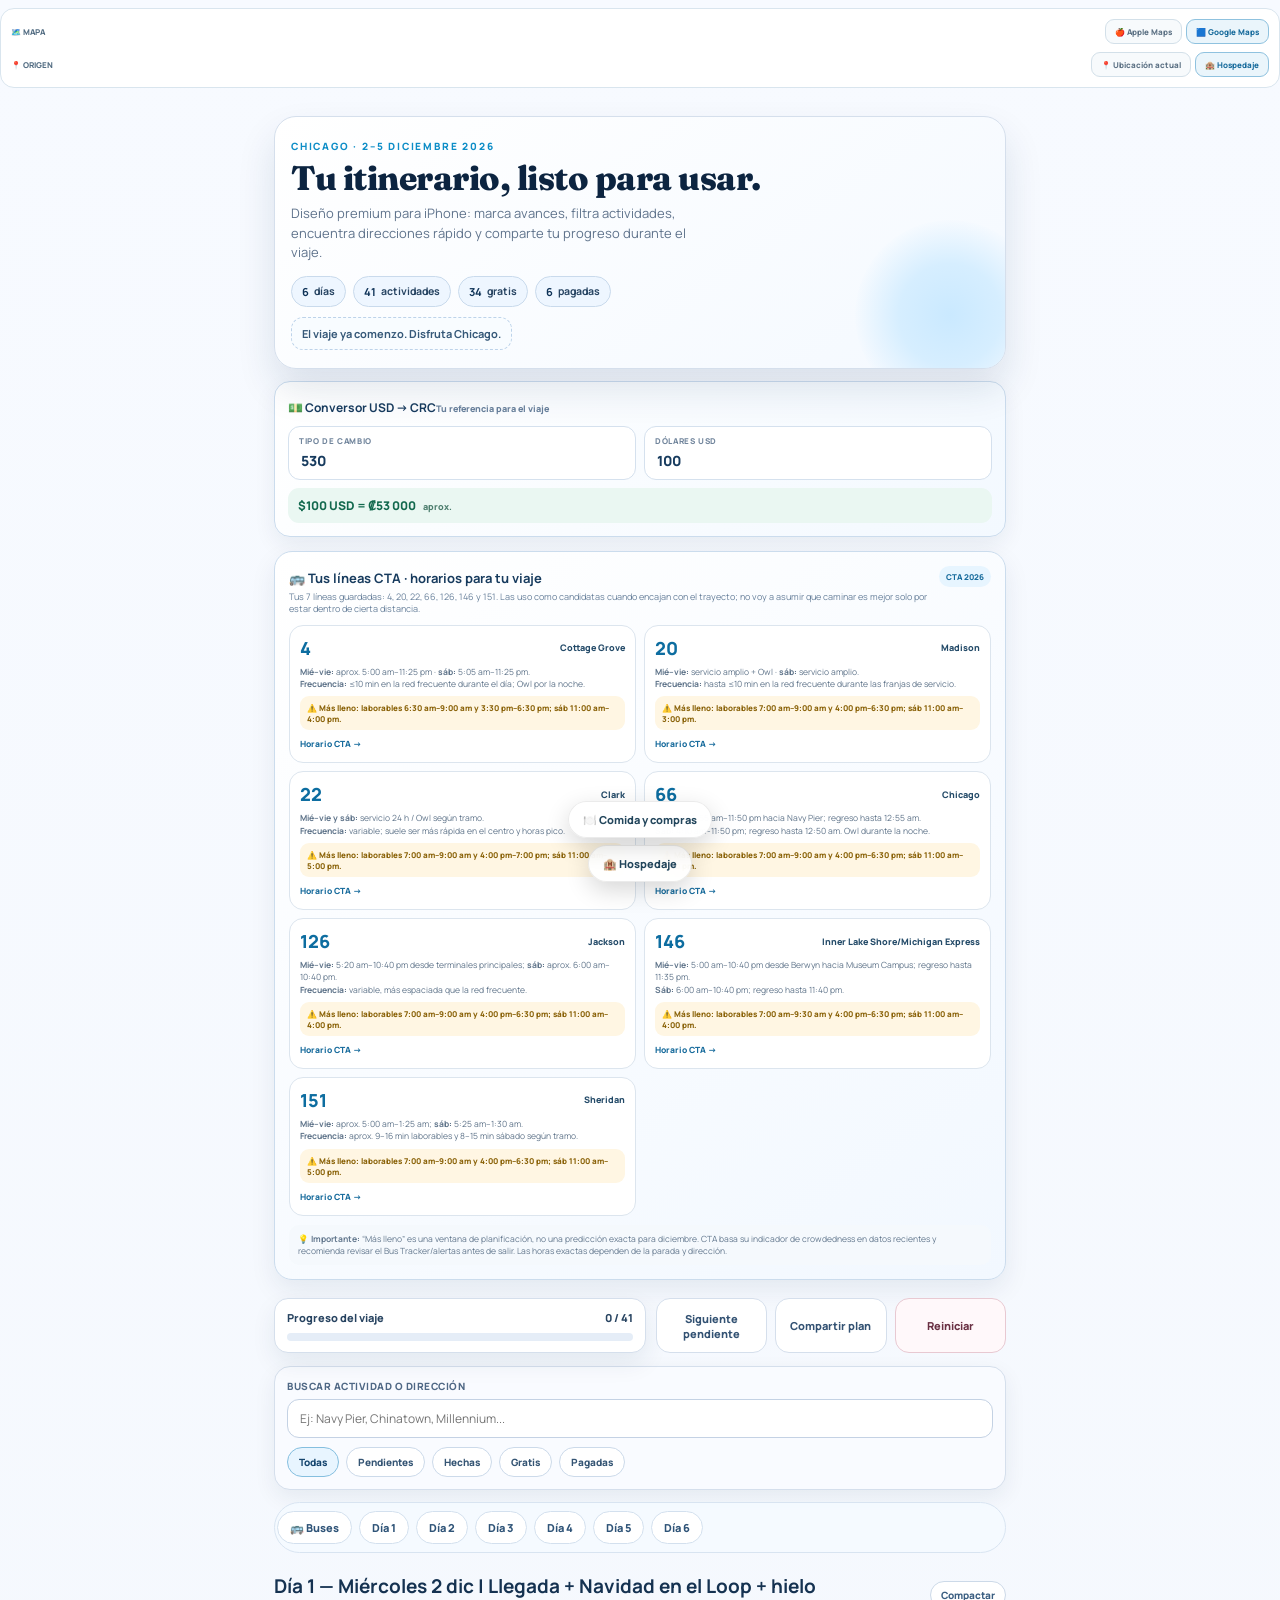
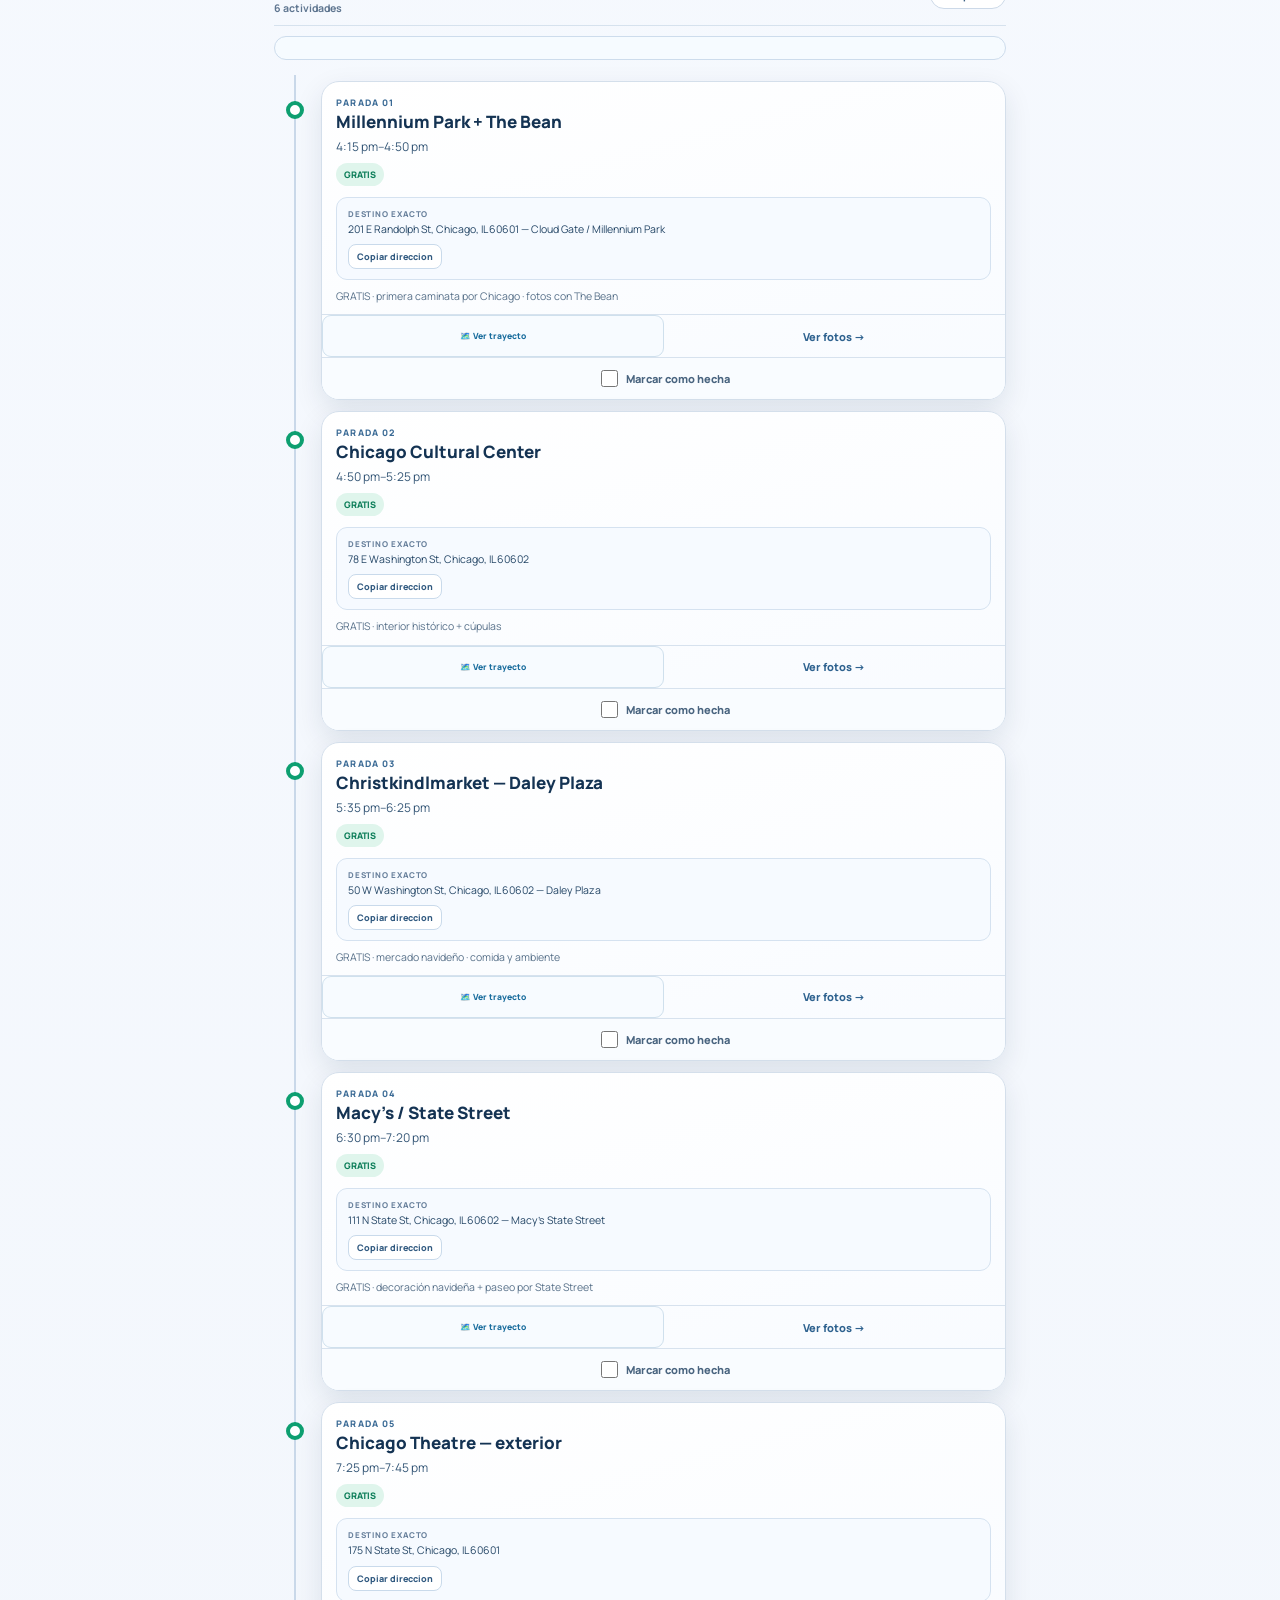
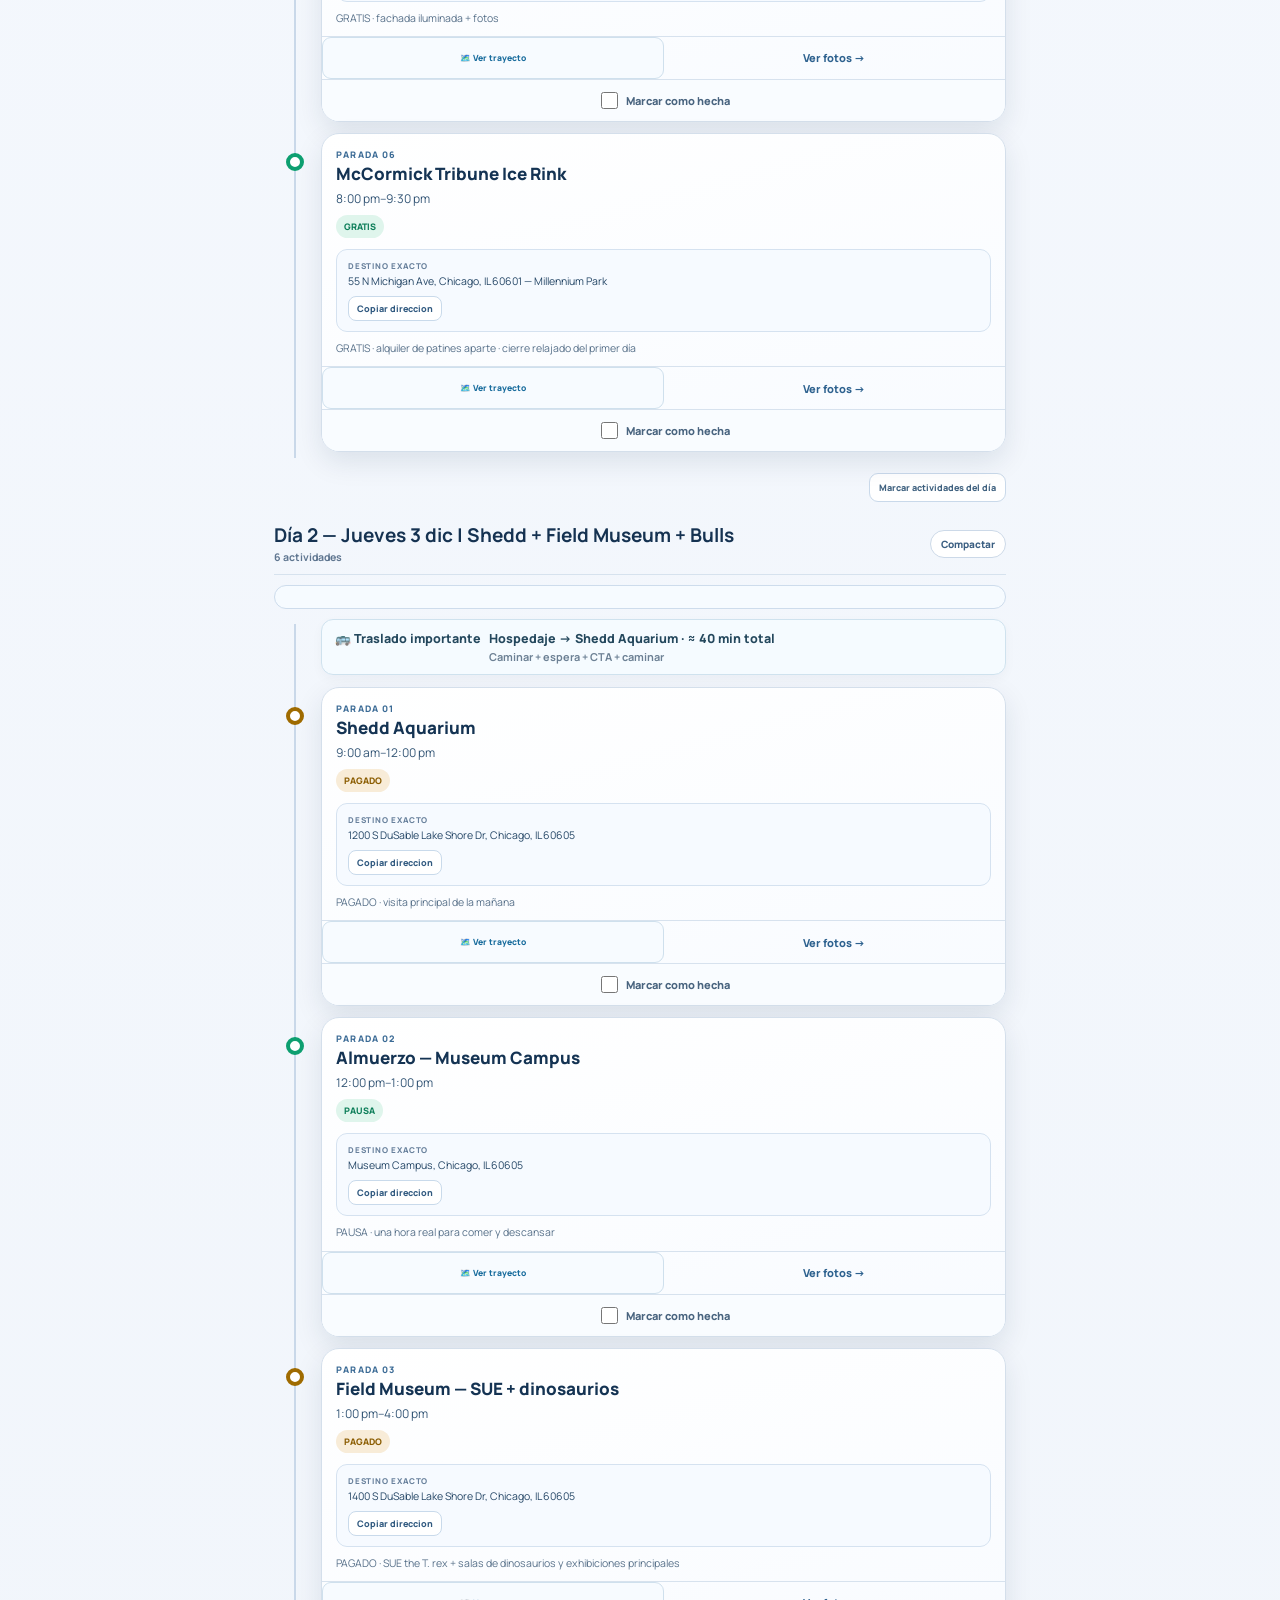
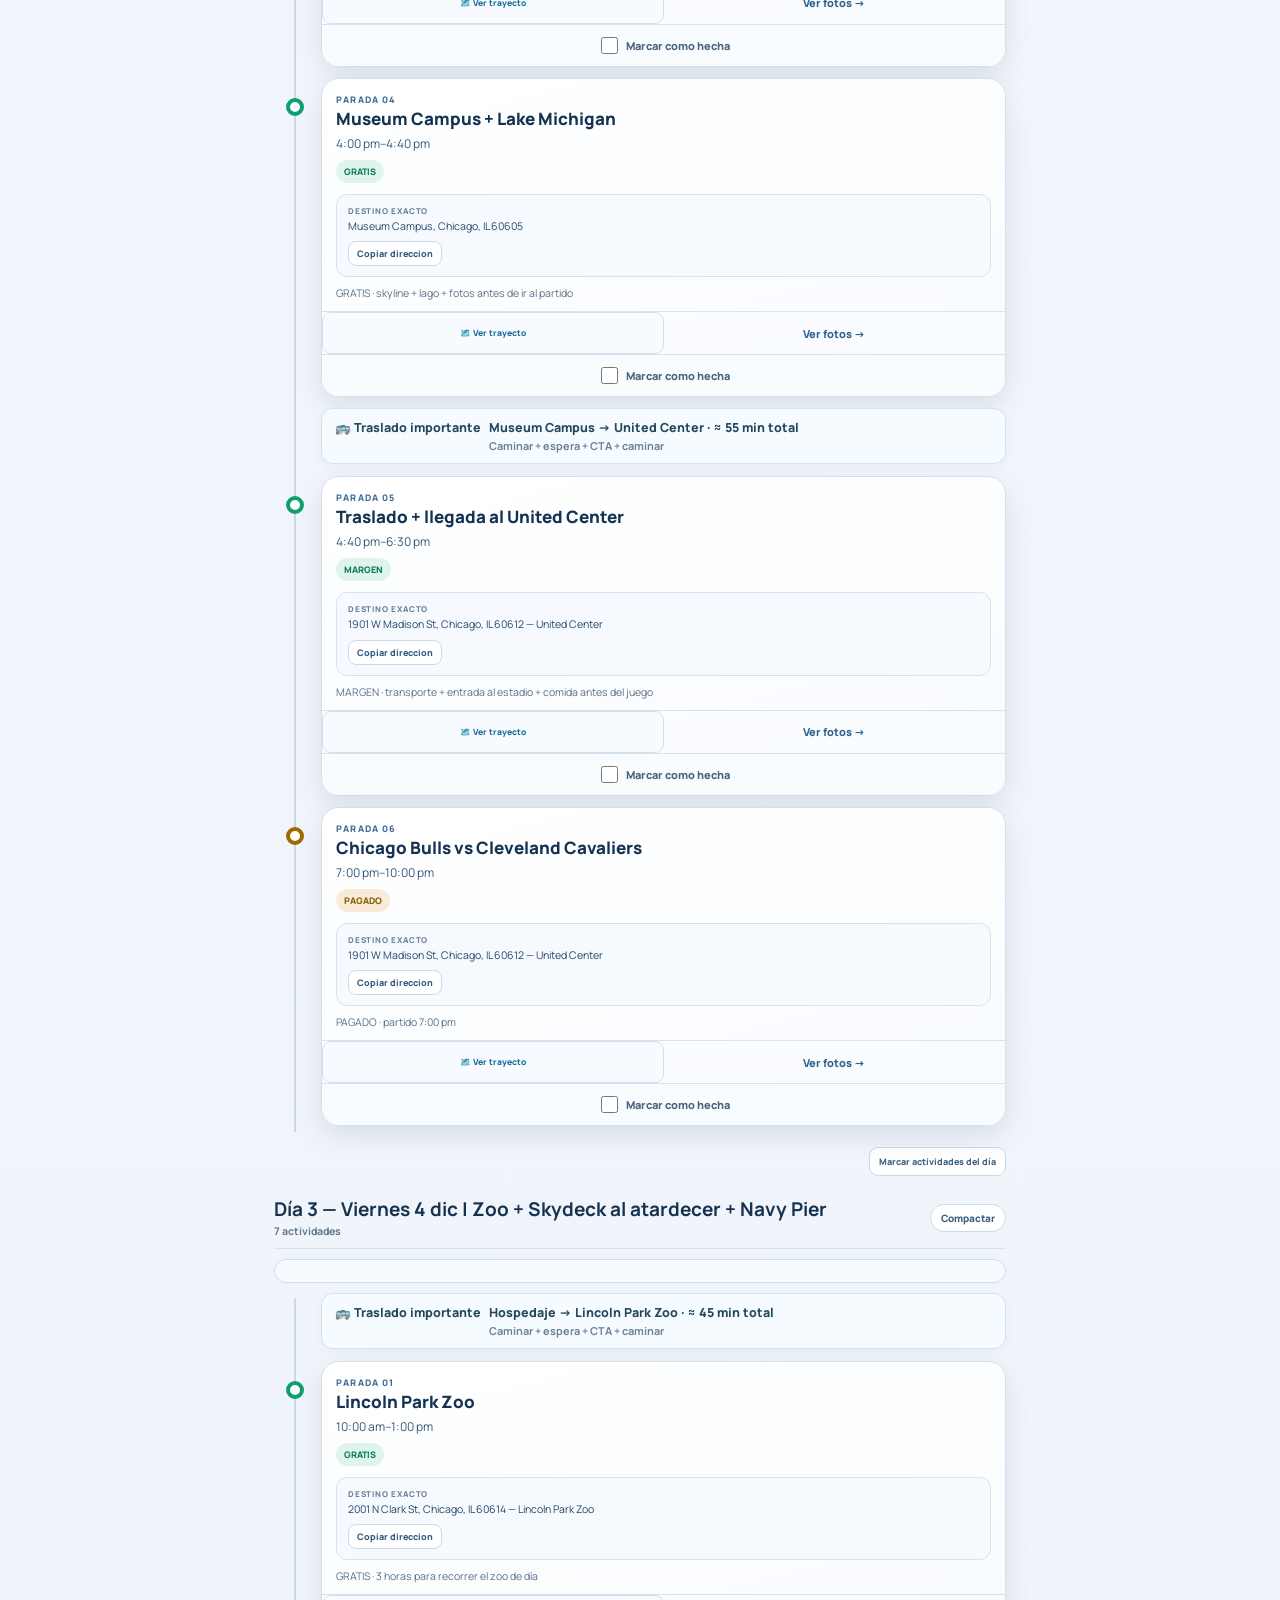
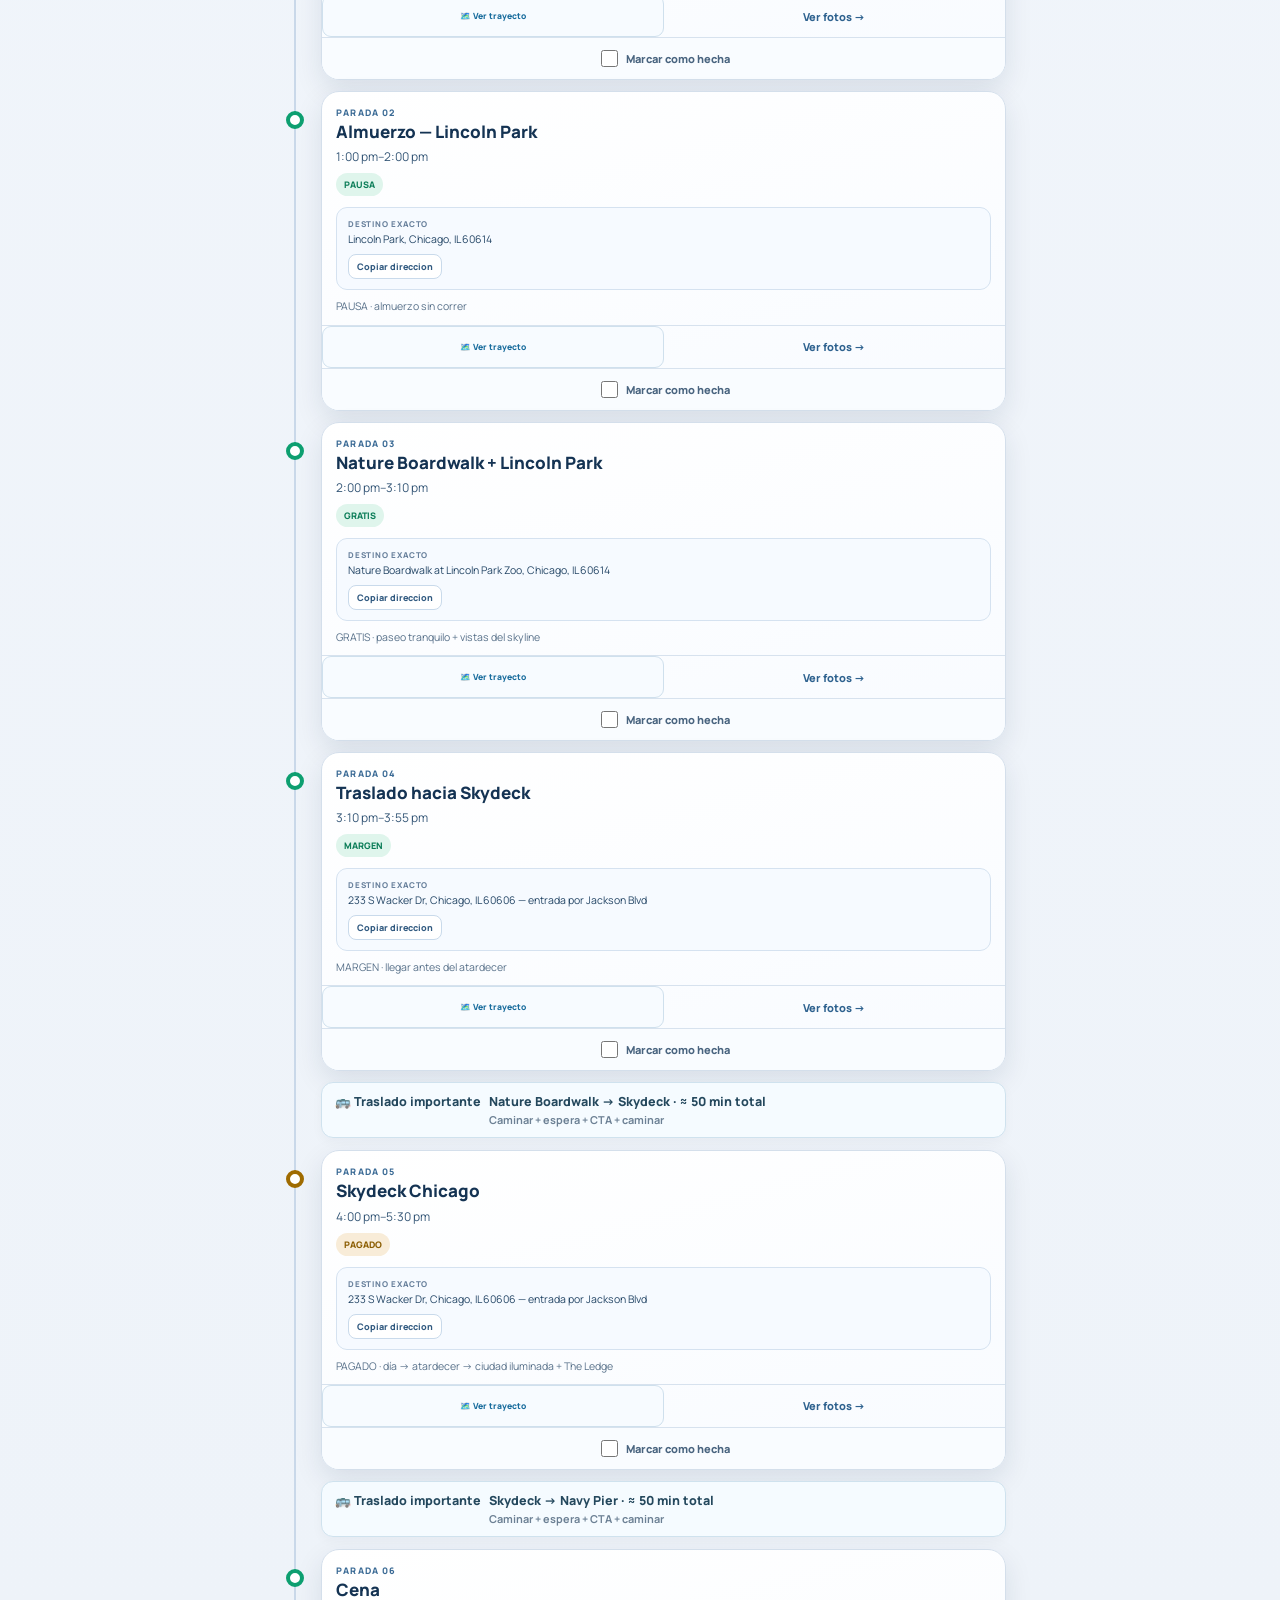
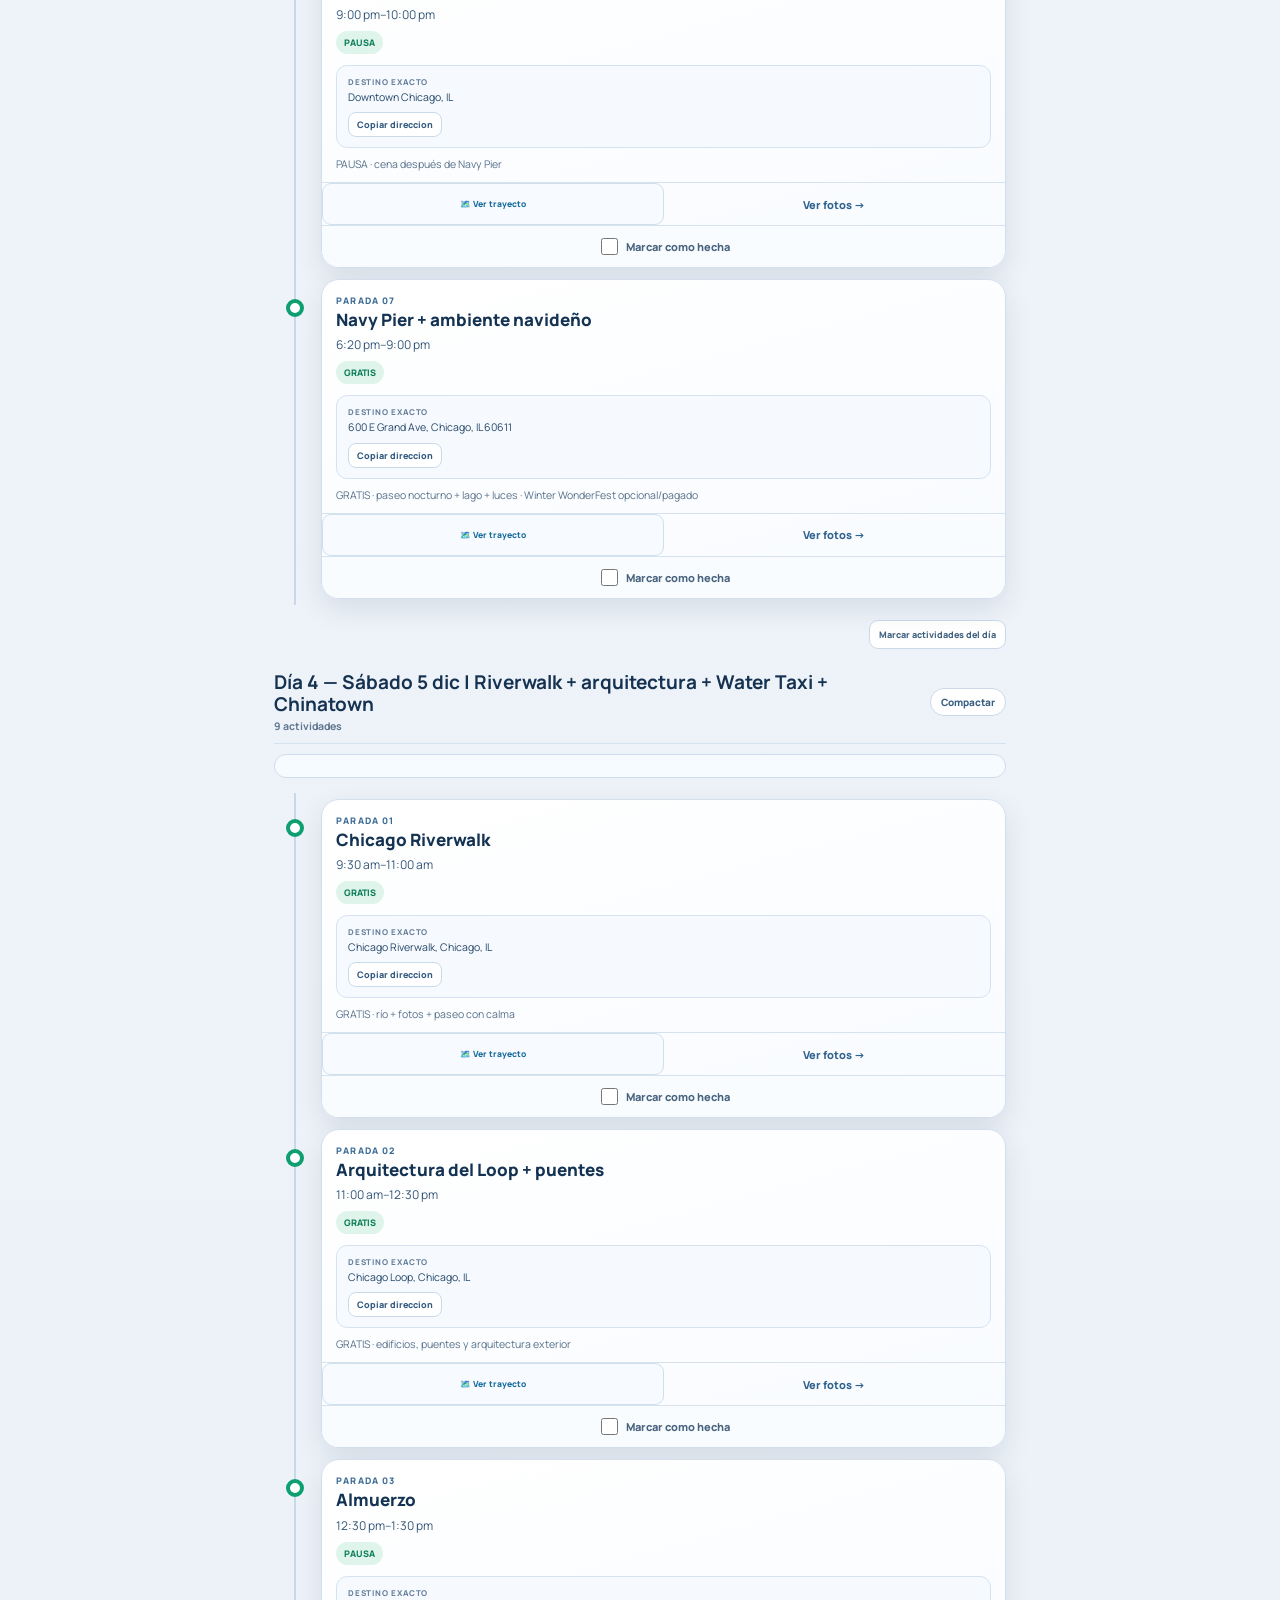
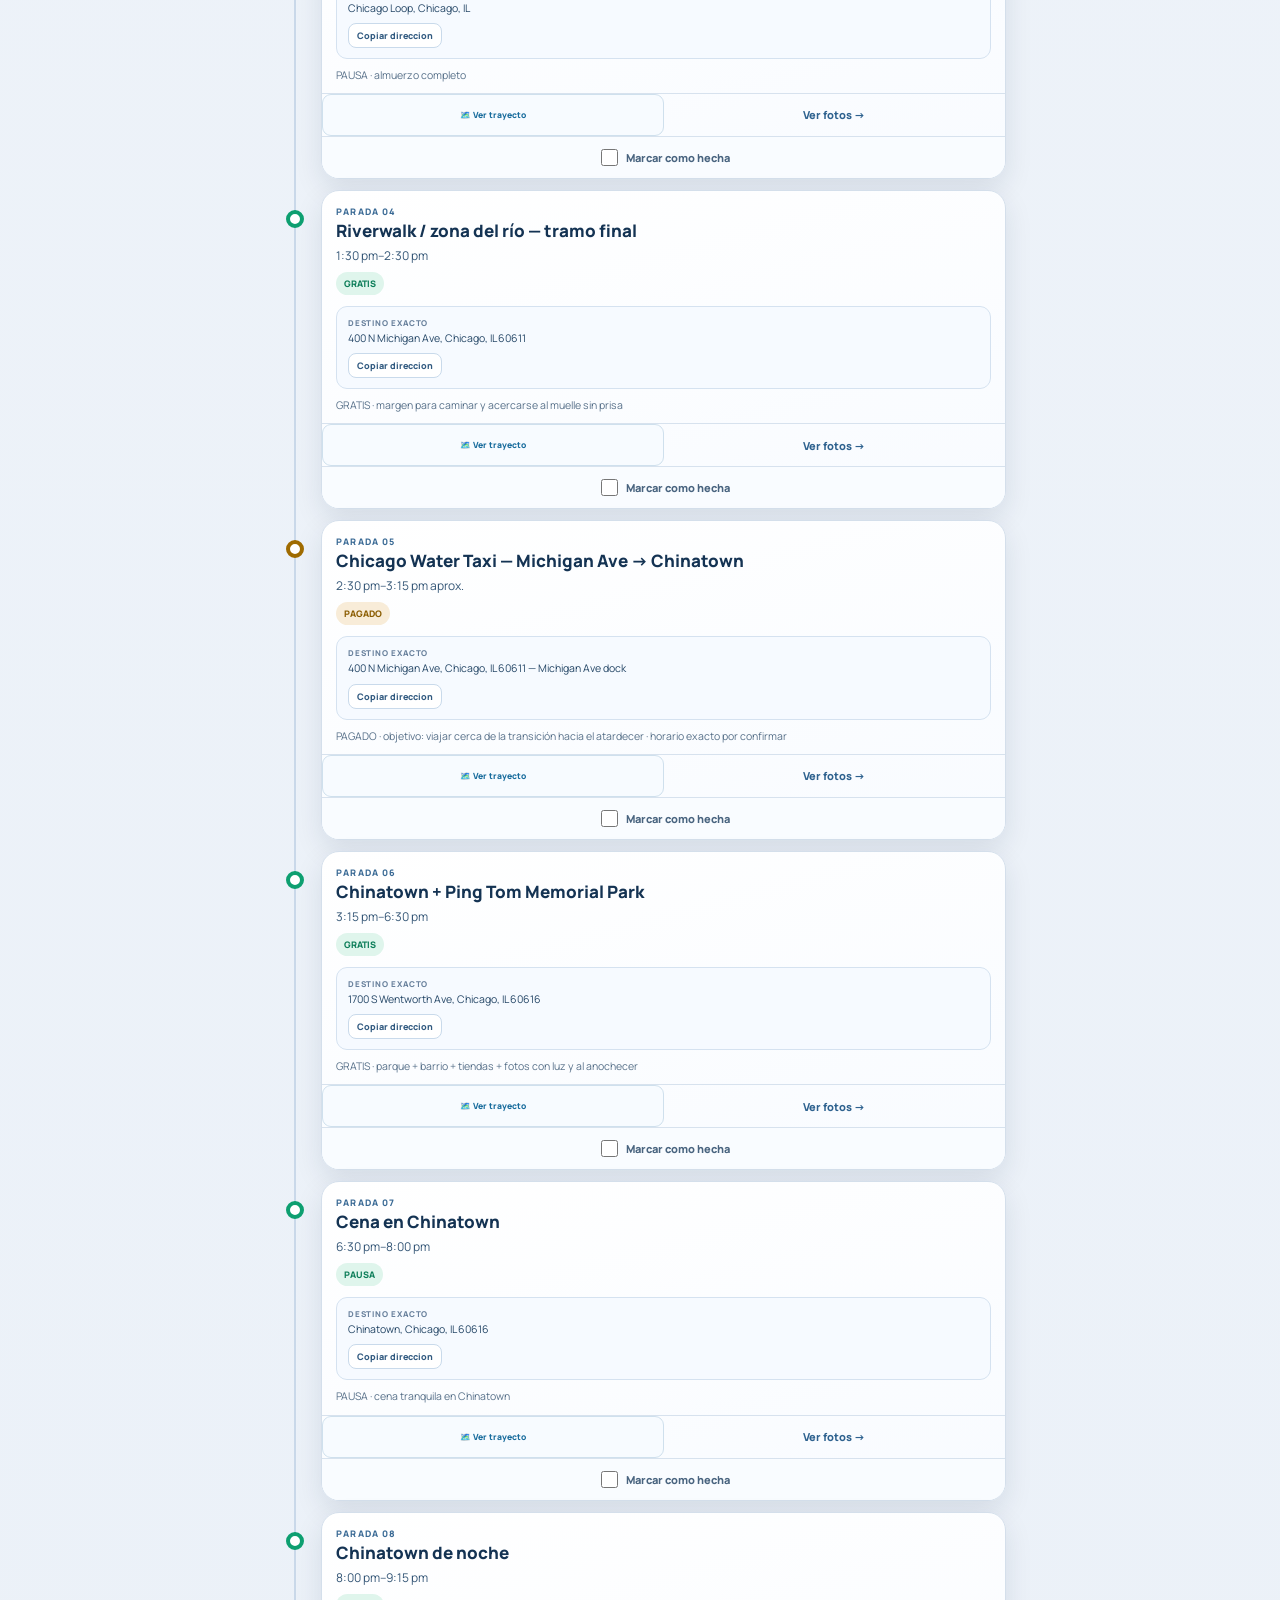
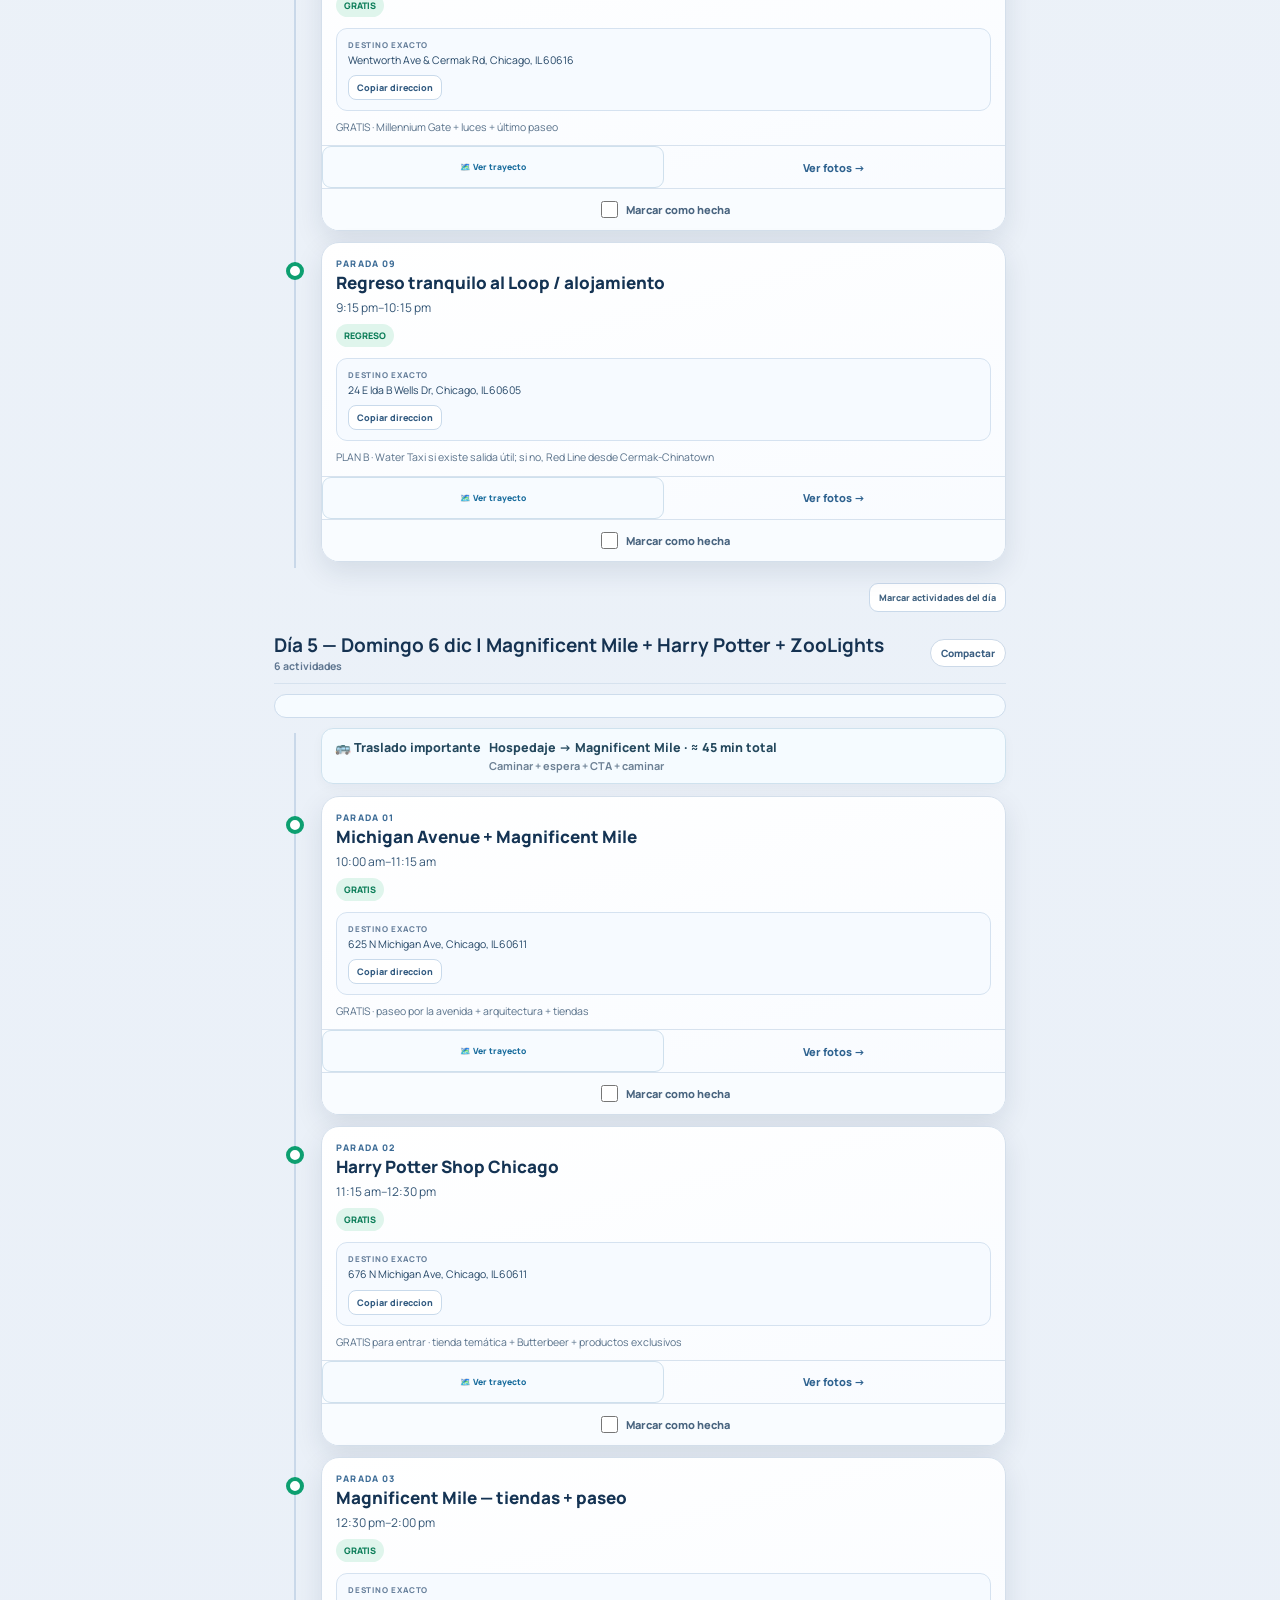
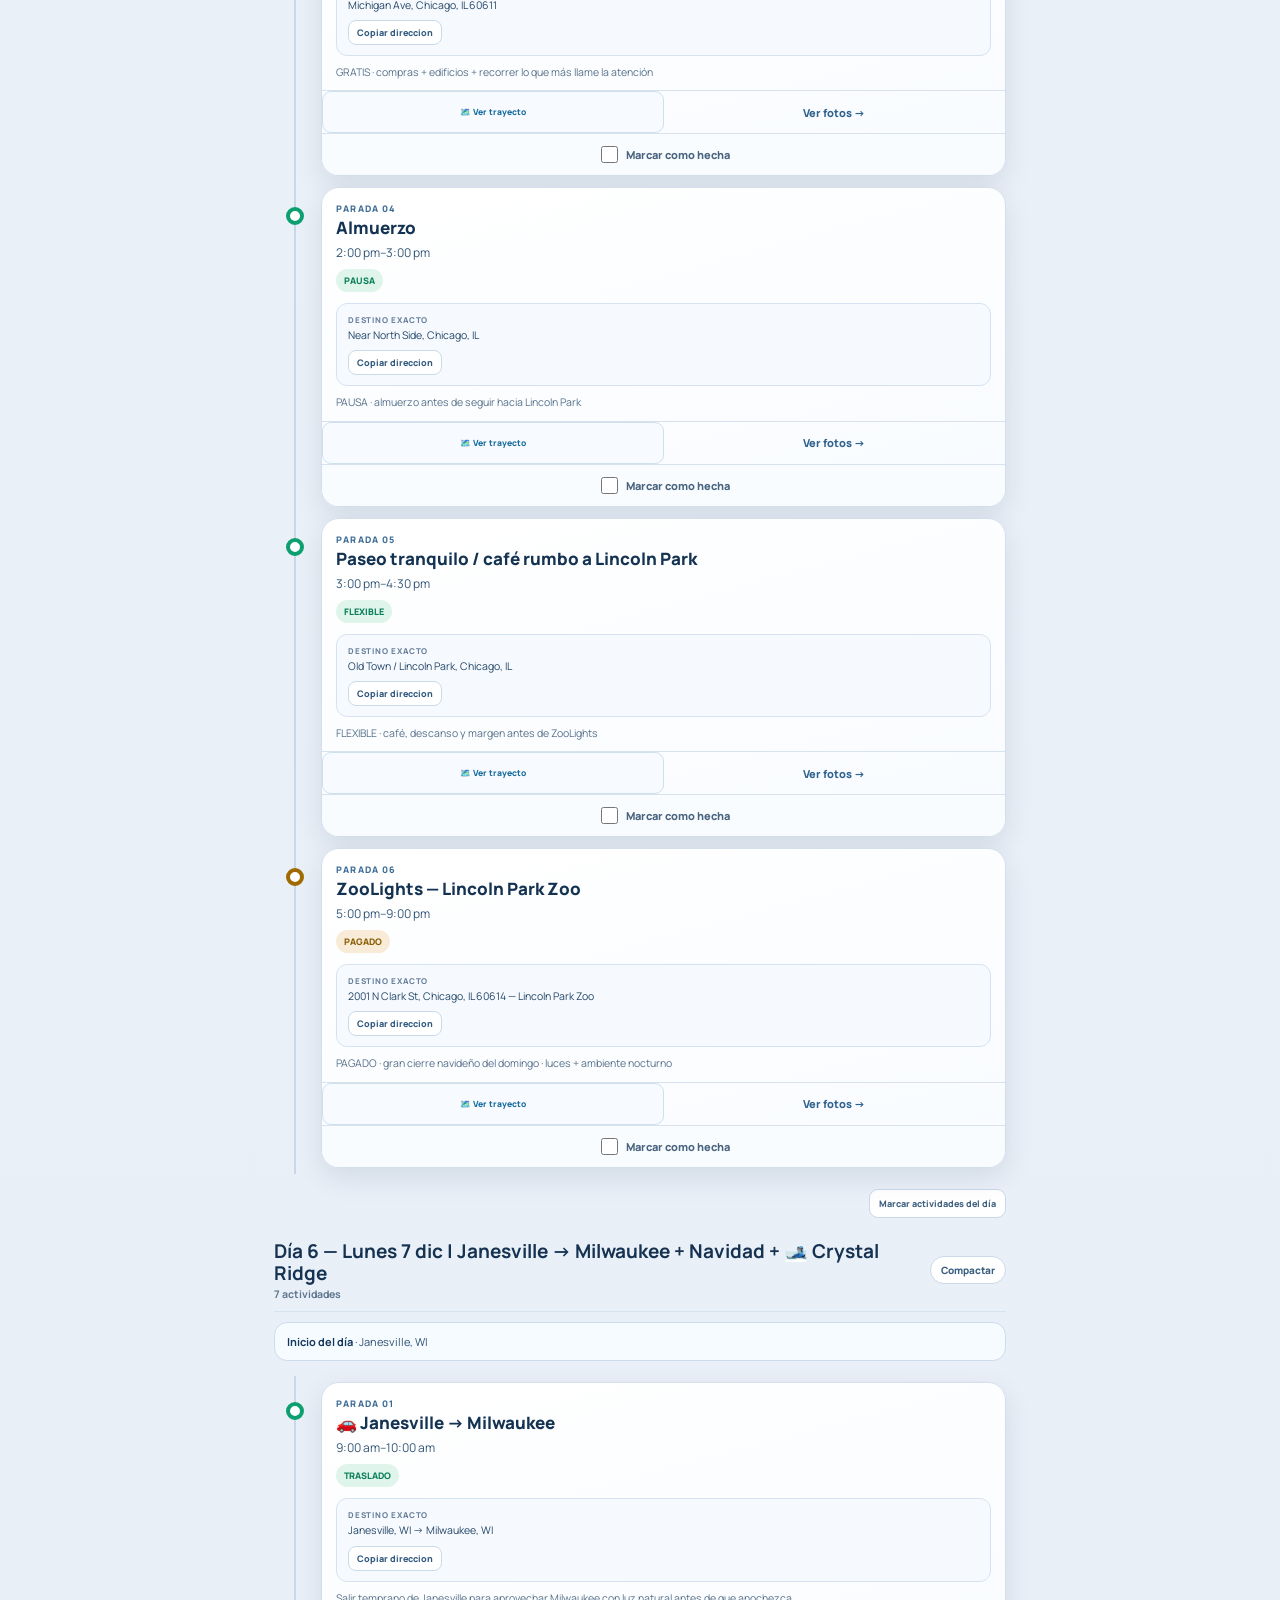
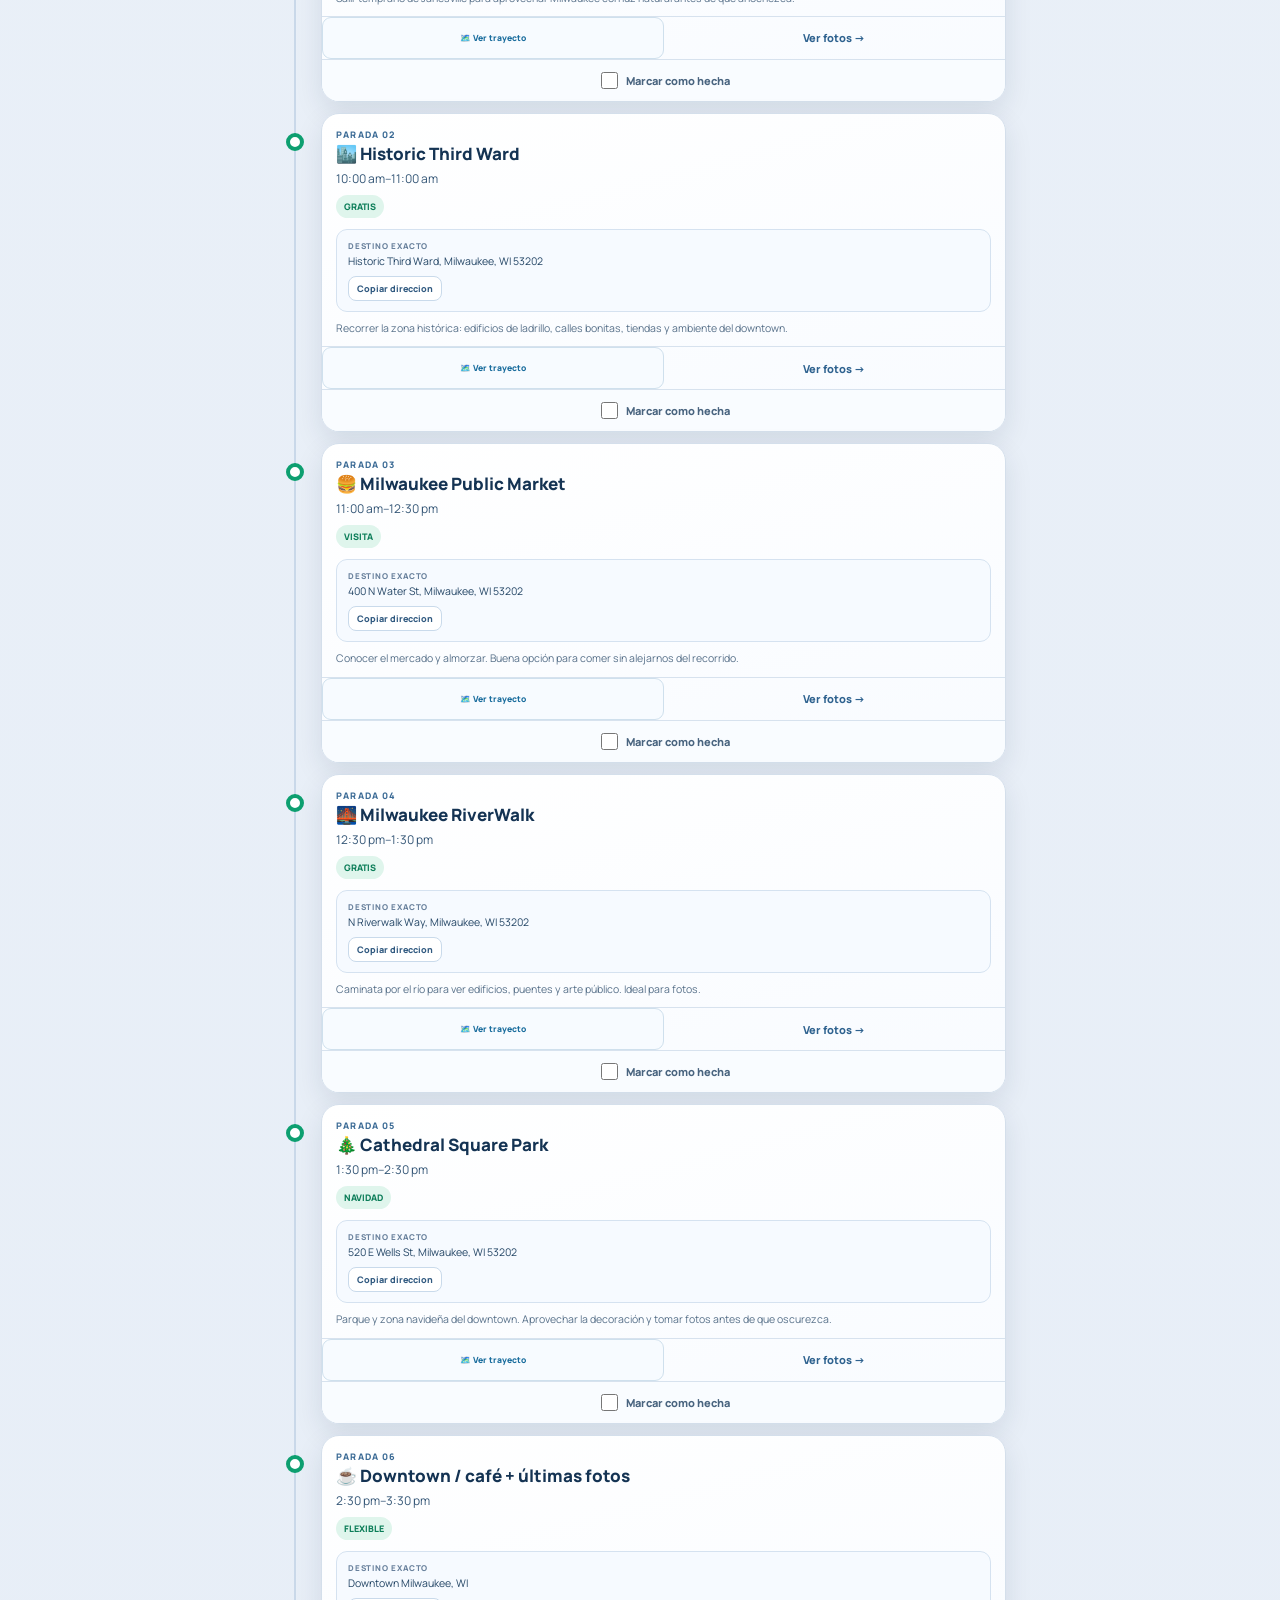
==== commit 59ed2a43: "Update index.html" ====
--- a/index.html
+++ b/index.html
@@ -721,7 +721,6 @@
   0%{box-shadow:0 0 0 0 rgba(17,142,208,.36)}
   100%{box-shadow:0 0 0 18px rgba(17,142,208,0)}
 }
-
 
 .currencybar{margin:12px 0 14px;padding:13px;border:1px solid #cbdced;border-radius:16px;background:linear-gradient(135deg,#ffffff,#f3f9ff);box-shadow:0 8px 22px rgba(16,44,72,.07)}
 .currencytop{display:flex;justify-content:space-between;align-items:center;gap:10px;margin-bottom:9px}
@@ -942,6 +941,50 @@
   overflow:auto !important;
 }
 </style>
+
+<style id="v50-food-modal-cleanup">
+/* v50: the only distance shown to the user is the useful walking-route result on each card. */
+#foodModalSub,
+#foodModal .v45-food-status,
+#foodModal .v49-food-status,
+#foodModal .food-location-status,
+#foodModal .v45-live-distance,
+#foodModal .live-distance {
+  display: none !important;
+}
+</style>
+
+<style id="v54-important-transit">
+.transit-important{
+  position:relative;
+  z-index:3;
+  box-sizing:border-box;
+  margin:0 0 12px 47px;
+  width:calc(100% - 47px);
+  padding:10px 13px;
+  border:1px solid #cfe2ee;
+  border-radius:12px;
+  background:#f5fbff;
+  display:grid;
+  grid-template-columns:auto 1fr;
+  align-items:center;
+  column-gap:8px;
+  row-gap:2px;
+  color:#24485d;
+  box-shadow:0 4px 12px rgba(12,42,70,.035);
+}
+.transit-important b{font-size:.78rem;font-weight:900;white-space:nowrap}
+.transit-important span{font-size:.78rem;font-weight:800;min-width:0}
+.transit-important small{grid-column:2;font-size:.68rem;color:#6c8094;font-weight:700}
+@media (max-width:560px){
+  .transit-important{
+    grid-template-columns:1fr;
+    row-gap:3px;
+  }
+  .transit-important small{grid-column:1}
+  .transit-important b{white-space:normal}
+}
+</style>
 </head>
 <body data-maps-provider="Apple Maps"><div aria-label="Configuración de rutas" class="route-controls">
 <div class="route-control-row"><div class="route-control-label">🗺️ MAPA</div><div class="route-control-buttons"><button data-map-provider="apple" type="button">🍎 Apple Maps</button><button data-map-provider="google" type="button">🟦 Google Maps</button></div></div>
@@ -971,13 +1014,13 @@
 <section class="transitpanel" id="transit">
 <div class="transithead"><div><b>🚌 Tus líneas CTA · horarios para tu viaje</b><span>Tus 7 líneas guardadas: 4, 20, 22, 66, 126, 146 y 151. Las uso como candidatas cuando encajan con el trayecto; no voy a asumir que caminar es mejor solo por estar dentro de cierta distancia.</span></div><div class="transitdate">CTA 2026</div></div>
 <div class="routegrid">
-<article class="routecard"><div class="rline"><span class="rnum">4</span><span class="rname">Cottage Grove</span></div><div class="rinfo"><b>Mié–vie:</b> aprox. 5:00–23:25 · <b>sáb:</b> 5:05–23:25.<br/><b>Frecuencia:</b> ≤10 min en la red frecuente durante el día; Owl por la noche.</div><div class="peak">⚠️ Más lleno: laborables 6:30–9:00 y 15:30–18:30; sáb 11:00–16:00.</div><a href="https://www.transitchicago.com/bus/4/" rel="noopener" target="_blank">Horario CTA →</a></article>
-<article class="routecard"><div class="rline"><span class="rnum">20</span><span class="rname">Madison</span></div><div class="rinfo"><b>Mié–vie:</b> servicio amplio + Owl · <b>sáb:</b> servicio amplio.<br/><b>Frecuencia:</b> hasta ≤10 min en la red frecuente durante las franjas de servicio.</div><div class="peak">⚠️ Más lleno: laborables 7:00–9:00 y 16:00–18:30; sáb 11:00–15:00.</div><a href="https://www.transitchicago.com/bus/20/" rel="noopener" target="_blank">Horario CTA →</a></article>
-<article class="routecard"><div class="rline"><span class="rnum">22</span><span class="rname">Clark</span></div><div class="rinfo"><b>Mié–vie y sáb:</b> servicio 24 h / Owl según tramo.<br/><b>Frecuencia:</b> variable; suele ser más rápida en el centro y horas pico.</div><div class="peak">⚠️ Más lleno: laborables 7:00–9:00 y 16:00–19:00; sáb 11:00–17:00.</div><a href="https://www.transitchicago.com/bus/22/" rel="noopener" target="_blank">Horario CTA →</a></article>
-<article class="routecard"><div class="rline"><span class="rnum">66</span><span class="rname">Chicago</span></div><div class="rinfo"><b>Mié–vie:</b> 3:55–23:50 hacia Navy Pier; regreso hasta 00:55.<br/><b>Sáb:</b> 4:10–23:50; regreso hasta 00:50. Owl durante la noche.</div><div class="peak">⚠️ Más lleno: laborables 7:00–9:00 y 16:00–18:30; sáb 11:00–17:00.</div><a href="https://www.transitchicago.com/bus/66/" rel="noopener" target="_blank">Horario CTA →</a></article>
-<article class="routecard"><div class="rline"><span class="rnum">126</span><span class="rname">Jackson</span></div><div class="rinfo"><b>Mié–vie:</b> 5:20–22:40 desde terminales principales; <b>sáb:</b> aprox. 6:00–22:40.<br/><b>Frecuencia:</b> variable, más espaciada que la red frecuente.</div><div class="peak">⚠️ Más lleno: laborables 7:00–9:00 y 16:00–18:30; sáb 11:00–16:00.</div><a href="https://www.transitchicago.com/bus/126/" rel="noopener" target="_blank">Horario CTA →</a></article>
-<article class="routecard"><div class="rline"><span class="rnum">146</span><span class="rname">Inner Lake Shore/Michigan Express</span></div><div class="rinfo"><b>Mié–vie:</b> 5:00–22:40 desde Berwyn hacia Museum Campus; regreso hasta 23:35.<br/><b>Sáb:</b> 6:00–22:40; regreso hasta 23:40.</div><div class="peak">⚠️ Más lleno: laborables 7:00–9:30 y 16:00–18:30; sáb 11:00–16:00.</div><a href="https://www.transitchicago.com/bus/146/" rel="noopener" target="_blank">Horario CTA →</a></article>
-<article class="routecard"><div class="rline"><span class="rnum">151</span><span class="rname">Sheridan</span></div><div class="rinfo"><b>Mié–vie:</b> aprox. 5:00–01:25; <b>sáb:</b> 5:25–01:30.<br/><b>Frecuencia:</b> aprox. 9–16 min laborables y 8–15 min sábado según tramo.</div><div class="peak">⚠️ Más lleno: laborables 7:00–9:00 y 16:00–18:30; sáb 11:00–17:00.</div><a href="https://www.transitchicago.com/bus/151/" rel="noopener" target="_blank">Horario CTA →</a></article>
+<article class="routecard"><div class="rline"><span class="rnum">4</span><span class="rname">Cottage Grove</span></div><div class="rinfo"><b>Mié–vie:</b> aprox. 5:00 am–11:25 pm · <b>sáb:</b> 5:05 am–11:25 pm.<br/><b>Frecuencia:</b> ≤10 min en la red frecuente durante el día; Owl por la noche.</div><div class="peak">⚠️ Más lleno: laborables 6:30 am–9:00 am y 3:30 pm–6:30 pm; sáb 11:00 am–4:00 pm.</div><a href="https://www.transitchicago.com/bus/4/" rel="noopener" target="_blank">Horario CTA →</a></article>
+<article class="routecard"><div class="rline"><span class="rnum">20</span><span class="rname">Madison</span></div><div class="rinfo"><b>Mié–vie:</b> servicio amplio + Owl · <b>sáb:</b> servicio amplio.<br/><b>Frecuencia:</b> hasta ≤10 min en la red frecuente durante las franjas de servicio.</div><div class="peak">⚠️ Más lleno: laborables 7:00 am–9:00 am y 4:00 pm–6:30 pm; sáb 11:00 am–3:00 pm.</div><a href="https://www.transitchicago.com/bus/20/" rel="noopener" target="_blank">Horario CTA →</a></article>
+<article class="routecard"><div class="rline"><span class="rnum">22</span><span class="rname">Clark</span></div><div class="rinfo"><b>Mié–vie y sáb:</b> servicio 24 h / Owl según tramo.<br/><b>Frecuencia:</b> variable; suele ser más rápida en el centro y horas pico.</div><div class="peak">⚠️ Más lleno: laborables 7:00 am–9:00 am y 4:00 pm–7:00 pm; sáb 11:00 am–5:00 pm.</div><a href="https://www.transitchicago.com/bus/22/" rel="noopener" target="_blank">Horario CTA →</a></article>
+<article class="routecard"><div class="rline"><span class="rnum">66</span><span class="rname">Chicago</span></div><div class="rinfo"><b>Mié–vie:</b> 3:55 am–11:50 pm hacia Navy Pier; regreso hasta 12:55 am.<br/><b>Sáb:</b> 4:10 am–11:50 pm; regreso hasta 12:50 am. Owl durante la noche.</div><div class="peak">⚠️ Más lleno: laborables 7:00 am–9:00 am y 4:00 pm–6:30 pm; sáb 11:00 am–5:00 pm.</div><a href="https://www.transitchicago.com/bus/66/" rel="noopener" target="_blank">Horario CTA →</a></article>
+<article class="routecard"><div class="rline"><span class="rnum">126</span><span class="rname">Jackson</span></div><div class="rinfo"><b>Mié–vie:</b> 5:20 am–10:40 pm desde terminales principales; <b>sáb:</b> aprox. 6:00 am–10:40 pm.<br/><b>Frecuencia:</b> variable, más espaciada que la red frecuente.</div><div class="peak">⚠️ Más lleno: laborables 7:00 am–9:00 am y 4:00 pm–6:30 pm; sáb 11:00 am–4:00 pm.</div><a href="https://www.transitchicago.com/bus/126/" rel="noopener" target="_blank">Horario CTA →</a></article>
+<article class="routecard"><div class="rline"><span class="rnum">146</span><span class="rname">Inner Lake Shore/Michigan Express</span></div><div class="rinfo"><b>Mié–vie:</b> 5:00 am–10:40 pm desde Berwyn hacia Museum Campus; regreso hasta 11:35 pm.<br/><b>Sáb:</b> 6:00 am–10:40 pm; regreso hasta 11:40 pm.</div><div class="peak">⚠️ Más lleno: laborables 7:00 am–9:30 am y 4:00 pm–6:30 pm; sáb 11:00 am–4:00 pm.</div><a href="https://www.transitchicago.com/bus/146/" rel="noopener" target="_blank">Horario CTA →</a></article>
+<article class="routecard"><div class="rline"><span class="rnum">151</span><span class="rname">Sheridan</span></div><div class="rinfo"><b>Mié–vie:</b> aprox. 5:00 am–1:25 am; <b>sáb:</b> 5:25 am–1:30 am.<br/><b>Frecuencia:</b> aprox. 9–16 min laborables y 8–15 min sábado según tramo.</div><div class="peak">⚠️ Más lleno: laborables 7:00 am–9:00 am y 4:00 pm–6:30 pm; sáb 11:00 am–5:00 pm.</div><a href="https://www.transitchicago.com/bus/151/" rel="noopener" target="_blank">Horario CTA →</a></article>
 </div>
 <div class="transitnote">💡 <b>Importante:</b> “Más lleno” es una ventana de planificación, no una predicción exacta para diciembre. CTA basa su indicador de crowdedness en datos recientes y recomienda revisar el Bus Tracker/alertas antes de salir. Las horas exactas dependen de la parada y dirección.</div>
 </section>
@@ -1019,188 +1062,190 @@
 <a href="#day6">Día 6</a>
 </nav>
 <section class="day" id="day1"><div class="dayhead"><h2>Día 1 — Miércoles 2 dic | Llegada + Navidad en el Loop + hielo</h2><small>6 actividades</small></div>
-<div class="start"><b>Inicio del día</b> · 24 E Ida B Wells Dr, Chicago, IL 60605</div><div class="timeline"><article class="stop free" data-key="d1s01">
-<div class="dot"></div><div class="card"><div class="top"><div class="row"><div>
-<div class="num">PARADA 01</div><div class="place">Millennium Park + The Bean</div><div class="time">16:15–16:50</div><span class="badge free">GRATIS</span>
+<div class="start"></div><div class="timeline"><article class="stop free" data-key="d1s01">
+<div class="dot"></div><div class="card"><div class="top"><div class="row"><div>
+<div class="num">PARADA 01</div><div class="place">Millennium Park + The Bean</div><div class="time">4:15 pm–4:50 pm</div><span class="badge free">GRATIS</span>
 </div></div><div class="address"><span class="label">Destino exacto</span><div class="value">201 E Randolph St, Chicago, IL 60601 — Cloud Gate / Millennium Park</div></div><div class="desc">GRATIS · primera caminata por Chicago · fotos con The Bean</div></div>
 <div class="actions"><button class="route-btn" data-access-point="201 E Randolph St, Chicago, IL 60601 — Cloud Gate / Millennium Park" data-destination="41.88269,-87.62334" data-destination-label="Millennium Park + The Bean" data-origin="24 E Ida B Wells Dr, Chicago, IL 60605" data-origin-label="Alojamiento" data-reason="Ruta pensada para mantener el día fluido y sin prisas." data-recommendation="🚶 Caminando" data-route="" data-route-target="GPS/WGS84" type="button">🗺️ Ver trayecto</button>
 <a href="https://www.google.com/search?tbm=isch&amp;q=Millennium Park + The Bean%20Chicago" rel="noopener" target="_blank">Ver fotos →</a><label class="checkbtn"><input aria-label="Marcar como hecha" type="checkbox"/><span>Marcar como hecha</span></label></div></div></article><article class="stop free" data-key="d1s02">
 <div class="dot"></div><div class="card"><div class="top"><div class="row"><div>
-<div class="num">PARADA 02</div><div class="place">Chicago Cultural Center</div><div class="time">16:50–17:25</div><span class="badge free">GRATIS</span>
+<div class="num">PARADA 02</div><div class="place">Chicago Cultural Center</div><div class="time">4:50 pm–5:25 pm</div><span class="badge free">GRATIS</span>
 </div></div><div class="address"><span class="label">Destino exacto</span><div class="value">78 E Washington St, Chicago, IL 60602</div></div><div class="desc">GRATIS · interior histórico + cúpulas</div></div>
 <div class="actions"><button class="route-btn" data-access-point="78 E Washington St, Chicago, IL 60602" data-destination="41.88375,-87.62495" data-destination-label="Chicago Cultural Center" data-origin="201 E Randolph St, Chicago, IL 60601" data-origin-label="Millennium Park" data-reason="Ruta pensada para mantener el día fluido y sin prisas." data-recommendation="🚶 Caminando" data-route="" data-route-target="GPS/WGS84" type="button">🗺️ Ver trayecto</button>
 <a href="https://www.google.com/search?tbm=isch&amp;q=Chicago Cultural Center%20Chicago" rel="noopener" target="_blank">Ver fotos →</a><label class="checkbtn"><input aria-label="Marcar como hecha" type="checkbox"/><span>Marcar como hecha</span></label></div></div></article><article class="stop free" data-key="d1s03">
 <div class="dot"></div><div class="card"><div class="top"><div class="row"><div>
-<div class="num">PARADA 03</div><div class="place">Christkindlmarket — Daley Plaza</div><div class="time">17:35–18:25</div><span class="badge free">GRATIS</span>
+<div class="num">PARADA 03</div><div class="place">Christkindlmarket — Daley Plaza</div><div class="time">5:35 pm–6:25 pm</div><span class="badge free">GRATIS</span>
 </div></div><div class="address"><span class="label">Destino exacto</span><div class="value">50 W Washington St, Chicago, IL 60602 — Daley Plaza</div></div><div class="desc">GRATIS · mercado navideño · comida y ambiente</div></div>
 <div class="actions"><button class="route-btn" data-access-point="50 W Washington St, Chicago, IL 60602 — Daley Plaza" data-destination="41.88342,-87.63020" data-destination-label="Christkindlmarket — Daley Plaza" data-origin="78 E Washington St, Chicago, IL 60602" data-origin-label="Chicago Cultural Center" data-reason="Ruta pensada para mantener el día fluido y sin prisas." data-recommendation="🚶 Caminando" data-route="" data-route-target="GPS/WGS84" type="button">🗺️ Ver trayecto</button>
 <a href="https://www.google.com/search?tbm=isch&amp;q=Christkindlmarket   Daley Plaza%20Chicago" rel="noopener" target="_blank">Ver fotos →</a><label class="checkbtn"><input aria-label="Marcar como hecha" type="checkbox"/><span>Marcar como hecha</span></label></div></div></article><article class="stop free" data-key="d1s04">
 <div class="dot"></div><div class="card"><div class="top"><div class="row"><div>
-<div class="num">PARADA 04</div><div class="place">Macy's / State Street</div><div class="time">18:30–19:20</div><span class="badge free">GRATIS</span>
+<div class="num">PARADA 04</div><div class="place">Macy's / State Street</div><div class="time">6:30 pm–7:20 pm</div><span class="badge free">GRATIS</span>
 </div></div><div class="address"><span class="label">Destino exacto</span><div class="value">111 N State St, Chicago, IL 60602 — Macy’s State Street</div></div><div class="desc">GRATIS · decoración navideña + paseo por State Street</div></div>
 <div class="actions"><button class="route-btn" data-access-point="111 N State St, Chicago, IL 60602 — Macy’s State Street" data-destination="41.883697,-87.626969" data-destination-label="Macy's / State Street" data-origin="50 W Washington St, Chicago, IL 60602" data-origin-label="Christkindlmarket" data-reason="Ruta pensada para mantener el día fluido y sin prisas." data-recommendation="🚶 Caminando" data-route="" data-route-target="GPS/WGS84" type="button">🗺️ Ver trayecto</button>
 <a href="https://www.google.com/search?tbm=isch&amp;q=Macy's / State Street%20Chicago" rel="noopener" target="_blank">Ver fotos →</a><label class="checkbtn"><input aria-label="Marcar como hecha" type="checkbox"/><span>Marcar como hecha</span></label></div></div></article><article class="stop free" data-key="d1s05">
 <div class="dot"></div><div class="card"><div class="top"><div class="row"><div>
-<div class="num">PARADA 05</div><div class="place">Chicago Theatre — exterior</div><div class="time">19:25–19:45</div><span class="badge free">GRATIS</span>
+<div class="num">PARADA 05</div><div class="place">Chicago Theatre — exterior</div><div class="time">7:25 pm–7:45 pm</div><span class="badge free">GRATIS</span>
 </div></div><div class="address"><span class="label">Destino exacto</span><div class="value">175 N State St, Chicago, IL 60601</div></div><div class="desc">GRATIS · fachada iluminada + fotos</div></div>
 <div class="actions"><button class="route-btn" data-access-point="175 N State St, Chicago, IL 60601" data-destination="41.88530,-87.62775" data-destination-label="Chicago Theatre — exterior" data-origin="111 N State St, Chicago, IL 60602" data-origin-label="Macy's / State Street" data-reason="Ruta pensada para mantener el día fluido y sin prisas." data-recommendation="🚶 Caminando" data-route="" data-route-target="GPS/WGS84" type="button">🗺️ Ver trayecto</button>
 <a href="https://www.google.com/search?tbm=isch&amp;q=Chicago Theatre   exterior%20Chicago" rel="noopener" target="_blank">Ver fotos →</a><label class="checkbtn"><input aria-label="Marcar como hecha" type="checkbox"/><span>Marcar como hecha</span></label></div></div></article><article class="stop free" data-key="d1s06">
 <div class="dot"></div><div class="card"><div class="top"><div class="row"><div>
-<div class="num">PARADA 06</div><div class="place">McCormick Tribune Ice Rink</div><div class="time">20:00–21:30</div><span class="badge free">GRATIS</span>
+<div class="num">PARADA 06</div><div class="place">McCormick Tribune Ice Rink</div><div class="time">8:00 pm–9:30 pm</div><span class="badge free">GRATIS</span>
 </div></div><div class="address"><span class="label">Destino exacto</span><div class="value">55 N Michigan Ave, Chicago, IL 60601 — Millennium Park</div></div><div class="desc">GRATIS · alquiler de patines aparte · cierre relajado del primer día</div></div>
 <div class="actions"><button class="route-btn" data-access-point="55 N Michigan Ave, Chicago, IL 60601 — Millennium Park" data-destination="41.88268,-87.62378" data-destination-label="McCormick Tribune Ice Rink" data-origin="175 N State St, Chicago, IL 60601" data-origin-label="Chicago Theatre" data-reason="Ruta pensada para mantener el día fluido y sin prisas." data-recommendation="🚶 Caminando" data-route="" data-route-target="GPS/WGS84" type="button">🗺️ Ver trayecto</button>
 <a href="https://www.google.com/search?tbm=isch&amp;q=McCormick Tribune Ice Rink%20Chicago" rel="noopener" target="_blank">Ver fotos →</a><label class="checkbtn"><input aria-label="Marcar como hecha" type="checkbox"/><span>Marcar como hecha</span></label></div></div></article></div>
 <div class="daytools"><button class="dayDone" data-day="1" type="button">Marcar actividades del día</button></div>
-<div class="start"><b>Inicio del día</b> · 24 E Ida B Wells Dr, Chicago, IL 60605</div><div class="timeline"><article class="stop paid" data-key="d2s01">
-<div class="dot"></div><div class="card"><div class="top"><div class="row"><div>
-<div class="num">PARADA 01</div><div class="place">Shedd Aquarium</div><div class="time">09:00–12:00</div><span class="badge paid">PAGADO</span>
+</section>
+<section class="day" id="day2"><div class="dayhead"><h2>Día 2 — Jueves 3 dic | Shedd + Field Museum + Bulls</h2><small>6 actividades</small></div>
+<div class="start"></div><div class="timeline"><div class="transit-important"><b>🚌 Traslado importante</b><span>Hospedaje → Shedd Aquarium · ≈ 40 min total</span><small>Caminar + espera + CTA + caminar</small></div><article class="stop paid" data-key="d2s01">
+<div class="dot"></div><div class="card"><div class="top"><div class="row"><div>
+<div class="num">PARADA 01</div><div class="place">Shedd Aquarium</div><div class="time">9:00 am–12:00 pm</div><span class="badge paid">PAGADO</span>
 </div></div><div class="address"><span class="label">Destino exacto</span><div class="value">1200 S DuSable Lake Shore Dr, Chicago, IL 60605</div></div><div class="desc">PAGADO · visita principal de la mañana</div></div>
 <div class="actions"><button class="route-btn" data-access-point="1200 S DuSable Lake Shore Dr, Chicago, IL 60605" data-destination="41.86762,-87.61380" data-destination-label="Shedd Aquarium" data-origin="24 E Ida B Wells Dr, Chicago, IL 60605" data-origin-label="Alojamiento" data-reason="Ruta pensada para mantener el día fluido y sin prisas." data-recommendation="🚌 CTA / 🚶" data-route="" data-route-target="GPS/WGS84" type="button">🗺️ Ver trayecto</button>
 <a href="https://www.google.com/search?tbm=isch&amp;q=Shedd Aquarium%20Chicago" rel="noopener" target="_blank">Ver fotos →</a><label class="checkbtn"><input aria-label="Marcar como hecha" type="checkbox"/><span>Marcar como hecha</span></label></div></div></article><article class="stop free" data-key="d2s02">
 <div class="dot"></div><div class="card"><div class="top"><div class="row"><div>
-<div class="num">PARADA 02</div><div class="place">Almuerzo — Museum Campus</div><div class="time">12:00–13:00</div><span class="badge free">PAUSA</span>
+<div class="num">PARADA 02</div><div class="place">Almuerzo — Museum Campus</div><div class="time">12:00 pm–1:00 pm</div><span class="badge free">PAUSA</span>
 </div></div><div class="address"><span class="label">Destino exacto</span><div class="value">Museum Campus, Chicago, IL 60605</div></div><div class="desc">PAUSA · una hora real para comer y descansar</div></div>
 <div class="actions"><button class="route-btn" data-access-point="Museum Campus, Chicago, IL 60605" data-destination="41.86466,-87.61444" data-destination-label="Almuerzo — Museum Campus" data-origin="1200 S DuSable Lake Shore Dr, Chicago, IL 60605" data-origin-label="Shedd Aquarium" data-reason="Ruta pensada para mantener el día fluido y sin prisas." data-recommendation="🚶 Caminando" data-route="" data-route-target="GPS/WGS84" type="button">🗺️ Ver trayecto</button>
 <a href="https://www.google.com/search?tbm=isch&amp;q=Almuerzo   Museum Campus%20Chicago" rel="noopener" target="_blank">Ver fotos →</a><label class="checkbtn"><input aria-label="Marcar como hecha" type="checkbox"/><span>Marcar como hecha</span></label></div></div></article><article class="stop paid" data-key="d2s03">
 <div class="dot"></div><div class="card"><div class="top"><div class="row"><div>
-<div class="num">PARADA 03</div><div class="place">Field Museum — SUE + dinosaurios</div><div class="time">13:00–16:00</div><span class="badge paid">PAGADO</span>
+<div class="num">PARADA 03</div><div class="place">Field Museum — SUE + dinosaurios</div><div class="time">1:00 pm–4:00 pm</div><span class="badge paid">PAGADO</span>
 </div></div><div class="address"><span class="label">Destino exacto</span><div class="value">1400 S DuSable Lake Shore Dr, Chicago, IL 60605</div></div><div class="desc">PAGADO · SUE the T. rex + salas de dinosaurios y exhibiciones principales</div></div>
 <div class="actions"><button class="route-btn" data-access-point="1400 S DuSable Lake Shore Dr, Chicago, IL 60605" data-destination="41.86621,-87.61690" data-destination-label="Field Museum — SUE + dinosaurios" data-origin="1200 S DuSable Lake Shore Dr, Chicago, IL 60605" data-origin-label="Museum Campus" data-reason="Ruta pensada para mantener el día fluido y sin prisas." data-recommendation="🚶 Caminando" data-route="" data-route-target="GPS/WGS84" type="button">🗺️ Ver trayecto</button>
 <a href="https://www.google.com/search?tbm=isch&amp;q=Field Museum   SUE + dinosaurios%20Chicago" rel="noopener" target="_blank">Ver fotos →</a><label class="checkbtn"><input aria-label="Marcar como hecha" type="checkbox"/><span>Marcar como hecha</span></label></div></div></article><article class="stop free" data-key="d2s04">
 <div class="dot"></div><div class="card"><div class="top"><div class="row"><div>
-<div class="num">PARADA 04</div><div class="place">Museum Campus + Lake Michigan</div><div class="time">16:00–16:40</div><span class="badge free">GRATIS</span>
+<div class="num">PARADA 04</div><div class="place">Museum Campus + Lake Michigan</div><div class="time">4:00 pm–4:40 pm</div><span class="badge free">GRATIS</span>
 </div></div><div class="address"><span class="label">Destino exacto</span><div class="value">Museum Campus, Chicago, IL 60605</div></div><div class="desc">GRATIS · skyline + lago + fotos antes de ir al partido</div></div>
 <div class="actions"><button class="route-btn" data-access-point="Museum Campus, Chicago, IL 60605" data-destination="41.86520,-87.61390" data-destination-label="Museum Campus + Lake Michigan" data-origin="1400 S DuSable Lake Shore Dr, Chicago, IL 60605" data-origin-label="Field Museum" data-reason="Ruta pensada para mantener el día fluido y sin prisas." data-recommendation="🚶 Caminando" data-route="" data-route-target="GPS/WGS84" type="button">🗺️ Ver trayecto</button>
-<a href="https://www.google.com/search?tbm=isch&amp;q=Museum Campus + Lake Michigan%20Chicago" rel="noopener" target="_blank">Ver fotos →</a><label class="checkbtn"><input aria-label="Marcar como hecha" type="checkbox"/><span>Marcar como hecha</span></label></div></div></article><article class="stop free" data-key="d2s05">
-<div class="dot"></div><div class="card"><div class="top"><div class="row"><div>
-<div class="num">PARADA 05</div><div class="place">Traslado + llegada al United Center</div><div class="time">16:40–18:30</div><span class="badge free">MARGEN</span>
+<a href="https://www.google.com/search?tbm=isch&amp;q=Museum Campus + Lake Michigan%20Chicago" rel="noopener" target="_blank">Ver fotos →</a><label class="checkbtn"><input aria-label="Marcar como hecha" type="checkbox"/><span>Marcar como hecha</span></label></div></div></article><div class="transit-important"><b>🚌 Traslado importante</b><span>Museum Campus → United Center · ≈ 55 min total</span><small>Caminar + espera + CTA + caminar</small></div><article class="stop free" data-key="d2s05">
+<div class="dot"></div><div class="card"><div class="top"><div class="row"><div>
+<div class="num">PARADA 05</div><div class="place">Traslado + llegada al United Center</div><div class="time">4:40 pm–6:30 pm</div><span class="badge free">MARGEN</span>
 </div></div><div class="address"><span class="label">Destino exacto</span><div class="value">1901 W Madison St, Chicago, IL 60612 — United Center</div></div><div class="desc">MARGEN · transporte + entrada al estadio + comida antes del juego</div></div>
 <div class="actions"><button class="route-btn" data-access-point="1901 W Madison St, Chicago, IL 60612 — United Center" data-destination="41.88068,-87.67418" data-destination-label="Traslado + llegada al United Center" data-origin="Museum Campus, Chicago, IL 60605" data-origin-label="Museum Campus" data-reason="Ruta pensada para mantener el día fluido y sin prisas." data-recommendation="🚇/🚌 CTA" data-route="" data-route-target="GPS/WGS84" type="button">🗺️ Ver trayecto</button>
 <a href="https://www.google.com/search?tbm=isch&amp;q=Traslado + llegada al United Center%20Chicago" rel="noopener" target="_blank">Ver fotos →</a><label class="checkbtn"><input aria-label="Marcar como hecha" type="checkbox"/><span>Marcar como hecha</span></label></div></div></article><article class="stop paid" data-key="d2s06">
 <div class="dot"></div><div class="card"><div class="top"><div class="row"><div>
-<div class="num">PARADA 06</div><div class="place">Chicago Bulls vs Cleveland Cavaliers</div><div class="time">19:00–22:00</div><span class="badge paid">PAGADO</span>
-</div></div><div class="address"><span class="label">Destino exacto</span><div class="value">1901 W Madison St, Chicago, IL 60612 — United Center</div></div><div class="desc">PAGADO · partido 7:00 PM</div></div>
+<div class="num">PARADA 06</div><div class="place">Chicago Bulls vs Cleveland Cavaliers</div><div class="time">7:00 pm–10:00 pm</div><span class="badge paid">PAGADO</span>
+</div></div><div class="address"><span class="label">Destino exacto</span><div class="value">1901 W Madison St, Chicago, IL 60612 — United Center</div></div><div class="desc">PAGADO · partido 7:00 pm</div></div>
 <div class="actions"><button class="route-btn" data-access-point="1901 W Madison St, Chicago, IL 60612 — United Center" data-destination="41.88068,-87.67418" data-destination-label="Chicago Bulls vs Cleveland Cavaliers" data-origin="1901 W Madison St, Chicago, IL 60612" data-origin-label="United Center" data-reason="Ruta pensada para mantener el día fluido y sin prisas." data-recommendation="🚶 Caminando" data-route="" data-route-target="GPS/WGS84" type="button">🗺️ Ver trayecto</button>
 <a href="https://www.google.com/search?tbm=isch&amp;q=Chicago Bulls vs Cleveland Cavaliers%20Chicago" rel="noopener" target="_blank">Ver fotos →</a><label class="checkbtn"><input aria-label="Marcar como hecha" type="checkbox"/><span>Marcar como hecha</span></label></div></div></article></div>
 <div class="daytools"><button class="dayDone" data-day="2" type="button">Marcar actividades del día</button></div>
 </section>
 <section class="day" id="day3"><div class="dayhead"><h2>Día 3 — Viernes 4 dic | Zoo + Skydeck al atardecer + Navy Pier</h2><small>7 actividades</small></div>
-<div class="start"><b>Inicio del día</b> · 24 E Ida B Wells Dr, Chicago, IL 60605</div><div class="timeline"><article class="stop free" data-key="d3s01">
-<div class="dot"></div><div class="card"><div class="top"><div class="row"><div>
-<div class="num">PARADA 01</div><div class="place">Lincoln Park Zoo</div><div class="time">10:00–13:00</div><span class="badge free">GRATIS</span>
+<div class="start"></div><div class="timeline"><div class="transit-important"><b>🚌 Traslado importante</b><span>Hospedaje → Lincoln Park Zoo · ≈ 45 min total</span><small>Caminar + espera + CTA + caminar</small></div><article class="stop free" data-key="d3s01">
+<div class="dot"></div><div class="card"><div class="top"><div class="row"><div>
+<div class="num">PARADA 01</div><div class="place">Lincoln Park Zoo</div><div class="time">10:00 am–1:00 pm</div><span class="badge free">GRATIS</span>
 </div></div><div class="address"><span class="label">Destino exacto</span><div class="value">2001 N Clark St, Chicago, IL 60614 — Lincoln Park Zoo</div></div><div class="desc">GRATIS · 3 horas para recorrer el zoo de día</div></div>
 <div class="actions"><button class="route-btn" data-access-point="2001 N Clark St, Chicago, IL 60614 — Lincoln Park Zoo" data-destination="41.91871,-87.63537" data-destination-label="Lincoln Park Zoo" data-origin="24 E Ida B Wells Dr, Chicago, IL 60605" data-origin-label="Alojamiento" data-reason="Ruta pensada para mantener el día fluido y sin prisas." data-recommendation="🚌 CTA" data-route="" data-route-target="GPS/WGS84" type="button">🗺️ Ver trayecto</button>
 <a href="https://www.google.com/search?tbm=isch&amp;q=Lincoln Park Zoo%20Chicago" rel="noopener" target="_blank">Ver fotos →</a><label class="checkbtn"><input aria-label="Marcar como hecha" type="checkbox"/><span>Marcar como hecha</span></label></div></div></article><article class="stop free" data-key="d3s02">
 <div class="dot"></div><div class="card"><div class="top"><div class="row"><div>
-<div class="num">PARADA 02</div><div class="place">Almuerzo — Lincoln Park</div><div class="time">13:00–14:00</div><span class="badge free">PAUSA</span>
+<div class="num">PARADA 02</div><div class="place">Almuerzo — Lincoln Park</div><div class="time">1:00 pm–2:00 pm</div><span class="badge free">PAUSA</span>
 </div></div><div class="address"><span class="label">Destino exacto</span><div class="value">Lincoln Park, Chicago, IL 60614</div></div><div class="desc">PAUSA · almuerzo sin correr</div></div>
 <div class="actions"><button class="route-btn" data-access-point="Lincoln Park, Chicago, IL 60614" data-destination="41.92100,-87.63350" data-destination-label="Almuerzo — Lincoln Park" data-origin="2001 N Clark St, Chicago, IL 60614" data-origin-label="Lincoln Park Zoo" data-reason="Ruta pensada para mantener el día fluido y sin prisas." data-recommendation="🚶 Caminando" data-route="" data-route-target="GPS/WGS84" type="button">🗺️ Ver trayecto</button>
 <a href="https://www.google.com/search?tbm=isch&amp;q=Almuerzo   Lincoln Park%20Chicago" rel="noopener" target="_blank">Ver fotos →</a><label class="checkbtn"><input aria-label="Marcar como hecha" type="checkbox"/><span>Marcar como hecha</span></label></div></div></article><article class="stop free" data-key="d3s03">
 <div class="dot"></div><div class="card"><div class="top"><div class="row"><div>
-<div class="num">PARADA 03</div><div class="place">Nature Boardwalk + Lincoln Park</div><div class="time">14:00–15:10</div><span class="badge free">GRATIS</span>
+<div class="num">PARADA 03</div><div class="place">Nature Boardwalk + Lincoln Park</div><div class="time">2:00 pm–3:10 pm</div><span class="badge free">GRATIS</span>
 </div></div><div class="address"><span class="label">Destino exacto</span><div class="value">Nature Boardwalk at Lincoln Park Zoo, Chicago, IL 60614</div></div><div class="desc">GRATIS · paseo tranquilo + vistas del skyline</div></div>
 <div class="actions"><button class="route-btn" data-access-point="Nature Boardwalk at Lincoln Park Zoo, Chicago, IL 60614" data-destination="41.91861,-87.63306" data-destination-label="Nature Boardwalk + Lincoln Park" data-origin="2001 N Clark St, Chicago, IL 60614" data-origin-label="Lincoln Park Zoo" data-reason="Ruta pensada para mantener el día fluido y sin prisas." data-recommendation="🚶 Caminando" data-route="" data-route-target="GPS/WGS84" type="button">🗺️ Ver trayecto</button>
 <a href="https://www.google.com/search?tbm=isch&amp;q=Nature Boardwalk + Lincoln Park%20Chicago" rel="noopener" target="_blank">Ver fotos →</a><label class="checkbtn"><input aria-label="Marcar como hecha" type="checkbox"/><span>Marcar como hecha</span></label></div></div></article><article class="stop free" data-key="d3s04">
 <div class="dot"></div><div class="card"><div class="top"><div class="row"><div>
-<div class="num">PARADA 04</div><div class="place">Traslado hacia Skydeck</div><div class="time">15:10–15:55</div><span class="badge free">MARGEN</span>
+<div class="num">PARADA 04</div><div class="place">Traslado hacia Skydeck</div><div class="time">3:10 pm–3:55 pm</div><span class="badge free">MARGEN</span>
 </div></div><div class="address"><span class="label">Destino exacto</span><div class="value">233 S Wacker Dr, Chicago, IL 60606 — entrada por Jackson Blvd</div></div><div class="desc">MARGEN · llegar antes del atardecer</div></div>
 <div class="actions"><button class="route-btn" data-access-point="233 S Wacker Dr, Chicago, IL 60606 — entrada por Jackson Blvd" data-destination="41.87805,-87.63597" data-destination-label="Traslado hacia Skydeck" data-origin="Nature Boardwalk at Lincoln Park Zoo, Chicago, IL 60614" data-origin-label="Nature Boardwalk" data-reason="Ruta pensada para mantener el día fluido y sin prisas." data-recommendation="🚇/🚌 CTA" data-route="" data-route-target="GPS/WGS84" type="button">🗺️ Ver trayecto</button>
-<a href="https://www.google.com/search?tbm=isch&amp;q=Traslado hacia Skydeck%20Chicago" rel="noopener" target="_blank">Ver fotos →</a><label class="checkbtn"><input aria-label="Marcar como hecha" type="checkbox"/><span>Marcar como hecha</span></label></div></div></article><article class="stop paid" data-key="d3s05">
-<div class="dot"></div><div class="card"><div class="top"><div class="row"><div>
-<div class="num">PARADA 05</div><div class="place">Skydeck Chicago</div><div class="time">16:00–17:30</div><span class="badge paid">PAGADO</span>
+<a href="https://www.google.com/search?tbm=isch&amp;q=Traslado hacia Skydeck%20Chicago" rel="noopener" target="_blank">Ver fotos →</a><label class="checkbtn"><input aria-label="Marcar como hecha" type="checkbox"/><span>Marcar como hecha</span></label></div></div></article><div class="transit-important"><b>🚌 Traslado importante</b><span>Nature Boardwalk → Skydeck · ≈ 50 min total</span><small>Caminar + espera + CTA + caminar</small></div><article class="stop paid" data-key="d3s05">
+<div class="dot"></div><div class="card"><div class="top"><div class="row"><div>
+<div class="num">PARADA 05</div><div class="place">Skydeck Chicago</div><div class="time">4:00 pm–5:30 pm</div><span class="badge paid">PAGADO</span>
 </div></div><div class="address"><span class="label">Destino exacto</span><div class="value">233 S Wacker Dr, Chicago, IL 60606 — entrada por Jackson Blvd</div></div><div class="desc">PAGADO · día → atardecer → ciudad iluminada + The Ledge</div></div>
 <div class="actions"><button class="route-btn" data-access-point="233 S Wacker Dr, Chicago, IL 60606 — entrada por Jackson Blvd" data-destination="41.87884,-87.63604" data-destination-label="Skydeck Chicago" data-origin="233 S Wacker Dr, Chicago, IL 60606" data-origin-label="Willis Tower" data-reason="Ruta pensada para mantener el día fluido y sin prisas." data-recommendation="🚶 Caminando" data-route="" data-route-target="GPS/WGS84" type="button">🗺️ Ver trayecto</button>
-<a href="https://www.google.com/search?tbm=isch&amp;q=Skydeck Chicago%20Chicago" rel="noopener" target="_blank">Ver fotos →</a><label class="checkbtn"><input aria-label="Marcar como hecha" type="checkbox"/><span>Marcar como hecha</span></label></div></div></article><article class="stop free" data-key="d3s06">
-<div class="dot"></div><div class="card"><div class="top"><div class="row"><div>
-<div class="num">PARADA 06</div><div class="place">Cena</div><div class="time">17:30–19:00</div><span class="badge free">PAUSA</span>
-</div></div><div class="address"><span class="label">Destino exacto</span><div class="value">Downtown Chicago, IL</div></div><div class="desc">PAUSA · cena con tiempo antes de Navy Pier</div></div>
-<div class="actions"><button class="route-btn" data-access-point="Downtown Chicago, IL" data-destination="41.87900,-87.63050" data-destination-label="Cena" data-origin="233 S Wacker Dr, Chicago, IL 60606" data-origin-label="Skydeck" data-reason="Ruta pensada para mantener el día fluido y sin prisas." data-recommendation="🚶 Caminando" data-route="" data-route-target="GPS/WGS84" type="button">🗺️ Ver trayecto</button>
+<a href="https://www.google.com/search?tbm=isch&amp;q=Skydeck Chicago%20Chicago" rel="noopener" target="_blank">Ver fotos →</a><label class="checkbtn"><input aria-label="Marcar como hecha" type="checkbox"/><span>Marcar como hecha</span></label></div></div></article><div class="transit-important"><b>🚌 Traslado importante</b><span>Skydeck → Navy Pier · ≈ 50 min total</span><small>Caminar + espera + CTA + caminar</small></div><article class="stop free" data-key="d3s06">
+<div class="dot"></div><div class="card"><div class="top"><div class="row"><div>
+<div class="num">PARADA 06</div><div class="place">Cena</div><div class="time">9:00 pm–10:00 pm</div><span class="badge free">PAUSA</span>
+</div></div><div class="address"><span class="label">Destino exacto</span><div class="value">Downtown Chicago, IL</div></div><div class="desc">PAUSA · cena después de Navy Pier</div></div>
+<div class="actions"><button class="route-btn" data-access-point="Downtown Chicago, IL" data-destination="41.87900,-87.63050" data-destination-label="Cena" data-origin="600 E Grand Ave, Chicago, IL 60611" data-origin-label="Navy Pier" data-reason="Ruta pensada para mantener el día fluido y sin prisas." data-recommendation="🚶 Caminando" data-route="" data-route-target="GPS/WGS84" type="button">🗺️ Ver trayecto</button>
 <a href="https://www.google.com/search?tbm=isch&amp;q=Cena%20Chicago" rel="noopener" target="_blank">Ver fotos →</a><label class="checkbtn"><input aria-label="Marcar como hecha" type="checkbox"/><span>Marcar como hecha</span></label></div></div></article><article class="stop free" data-key="d3s07">
 <div class="dot"></div><div class="card"><div class="top"><div class="row"><div>
-<div class="num">PARADA 07</div><div class="place">Navy Pier + ambiente navideño</div><div class="time">19:00–22:00</div><span class="badge free">GRATIS</span>
+<div class="num">PARADA 07</div><div class="place">Navy Pier + ambiente navideño</div><div class="time">6:20 pm–9:00 pm</div><span class="badge free">GRATIS</span>
 </div></div><div class="address"><span class="label">Destino exacto</span><div class="value">600 E Grand Ave, Chicago, IL 60611</div></div><div class="desc">GRATIS · paseo nocturno + lago + luces · Winter WonderFest opcional/pagado</div></div>
-<div class="actions"><button class="route-btn" data-access-point="600 E Grand Ave, Chicago, IL 60611" data-destination="41.89173,-87.60415" data-destination-label="Navy Pier + ambiente navideño" data-origin="Downtown Chicago, IL" data-origin-label="Cena" data-reason="Ruta pensada para mantener el día fluido y sin prisas." data-recommendation="🚌 CTA / 🚶" data-route="" data-route-target="GPS/WGS84" type="button">🗺️ Ver trayecto</button>
+<div class="actions"><button class="route-btn" data-access-point="600 E Grand Ave, Chicago, IL 60611" data-destination="41.89173,-87.60415" data-destination-label="Navy Pier + ambiente navideño" data-origin="233 S Wacker Dr, Chicago, IL 60606" data-origin-label="Skydeck" data-reason="Ruta pensada para mantener el día fluido y sin prisas." data-recommendation="🚌 CTA / 🚶" data-route="" data-route-target="GPS/WGS84" type="button">🗺️ Ver trayecto</button>
 <a href="https://www.google.com/search?tbm=isch&amp;q=Navy Pier + ambiente navideño%20Chicago" rel="noopener" target="_blank">Ver fotos →</a><label class="checkbtn"><input aria-label="Marcar como hecha" type="checkbox"/><span>Marcar como hecha</span></label></div></div></article></div>
 <div class="daytools"><button class="dayDone" data-day="3" type="button">Marcar actividades del día</button></div>
 </section>
 <section class="day" id="day4"><div class="dayhead"><h2>Día 4 — Sábado 5 dic | Riverwalk + arquitectura + Water Taxi + Chinatown</h2><small>9 actividades</small></div>
-<div class="start"><b>Inicio del día</b> · 24 E Ida B Wells Dr, Chicago, IL 60605</div><div class="timeline"><article class="stop free" data-key="d4s01">
-<div class="dot"></div><div class="card"><div class="top"><div class="row"><div>
-<div class="num">PARADA 01</div><div class="place">Chicago Riverwalk</div><div class="time">09:30–11:00</div><span class="badge free">GRATIS</span>
+<div class="start"></div><div class="timeline"><article class="stop free" data-key="d4s01">
+<div class="dot"></div><div class="card"><div class="top"><div class="row"><div>
+<div class="num">PARADA 01</div><div class="place">Chicago Riverwalk</div><div class="time">9:30 am–11:00 am</div><span class="badge free">GRATIS</span>
 </div></div><div class="address"><span class="label">Destino exacto</span><div class="value">Chicago Riverwalk, Chicago, IL</div></div><div class="desc">GRATIS · río + fotos + paseo con calma</div></div>
 <div class="actions"><button class="route-btn" data-access-point="Chicago Riverwalk, Chicago, IL" data-destination="41.88723,-87.62582" data-destination-label="Chicago Riverwalk" data-origin="24 E Ida B Wells Dr, Chicago, IL 60605" data-origin-label="Alojamiento" data-reason="Ruta pensada para mantener el día fluido y sin prisas." data-recommendation="🚶 Caminando" data-route="" data-route-target="GPS/WGS84" type="button">🗺️ Ver trayecto</button>
 <a href="https://www.google.com/search?tbm=isch&amp;q=Chicago Riverwalk%20Chicago" rel="noopener" target="_blank">Ver fotos →</a><label class="checkbtn"><input aria-label="Marcar como hecha" type="checkbox"/><span>Marcar como hecha</span></label></div></div></article><article class="stop free" data-key="d4s02">
 <div class="dot"></div><div class="card"><div class="top"><div class="row"><div>
-<div class="num">PARADA 02</div><div class="place">Arquitectura del Loop + puentes</div><div class="time">11:00–12:30</div><span class="badge free">GRATIS</span>
+<div class="num">PARADA 02</div><div class="place">Arquitectura del Loop + puentes</div><div class="time">11:00 am–12:30 pm</div><span class="badge free">GRATIS</span>
 </div></div><div class="address"><span class="label">Destino exacto</span><div class="value">Chicago Loop, Chicago, IL</div></div><div class="desc">GRATIS · edificios, puentes y arquitectura exterior</div></div>
 <div class="actions"><button class="route-btn" data-access-point="Chicago Loop, Chicago, IL" data-destination="41.88847,-87.62441" data-destination-label="Arquitectura del Loop + puentes" data-origin="Chicago Riverwalk, Chicago, IL" data-origin-label="Chicago Riverwalk" data-reason="Ruta pensada para mantener el día fluido y sin prisas." data-recommendation="🚶 Caminando" data-route="" data-route-target="GPS/WGS84" type="button">🗺️ Ver trayecto</button>
 <a href="https://www.google.com/search?tbm=isch&amp;q=Arquitectura del Loop + puentes%20Chicago" rel="noopener" target="_blank">Ver fotos →</a><label class="checkbtn"><input aria-label="Marcar como hecha" type="checkbox"/><span>Marcar como hecha</span></label></div></div></article><article class="stop free" data-key="d4s03">
 <div class="dot"></div><div class="card"><div class="top"><div class="row"><div>
-<div class="num">PARADA 03</div><div class="place">Almuerzo</div><div class="time">12:30–13:30</div><span class="badge free">PAUSA</span>
+<div class="num">PARADA 03</div><div class="place">Almuerzo</div><div class="time">12:30 pm–1:30 pm</div><span class="badge free">PAUSA</span>
 </div></div><div class="address"><span class="label">Destino exacto</span><div class="value">Chicago Loop, Chicago, IL</div></div><div class="desc">PAUSA · almuerzo completo</div></div>
 <div class="actions"><button class="route-btn" data-access-point="Chicago Loop, Chicago, IL" data-destination="41.89400,-87.62450" data-destination-label="Almuerzo" data-origin="Chicago Loop, Chicago, IL" data-origin-label="Arquitectura del Loop" data-reason="Ruta pensada para mantener el día fluido y sin prisas." data-recommendation="🚶 Caminando" data-route="" data-route-target="GPS/WGS84" type="button">🗺️ Ver trayecto</button>
 <a href="https://www.google.com/search?tbm=isch&amp;q=Almuerzo%20Chicago" rel="noopener" target="_blank">Ver fotos →</a><label class="checkbtn"><input aria-label="Marcar como hecha" type="checkbox"/><span>Marcar como hecha</span></label></div></div></article><article class="stop free" data-key="d4s04">
 <div class="dot"></div><div class="card"><div class="top"><div class="row"><div>
-<div class="num">PARADA 04</div><div class="place">Riverwalk / zona del río — tramo final</div><div class="time">13:30–14:30</div><span class="badge free">GRATIS</span>
+<div class="num">PARADA 04</div><div class="place">Riverwalk / zona del río — tramo final</div><div class="time">1:30 pm–2:30 pm</div><span class="badge free">GRATIS</span>
 </div></div><div class="address"><span class="label">Destino exacto</span><div class="value">400 N Michigan Ave, Chicago, IL 60611</div></div><div class="desc">GRATIS · margen para caminar y acercarse al muelle sin prisa</div></div>
 <div class="actions"><button class="route-btn" data-access-point="400 N Michigan Ave, Chicago, IL 60611" data-destination="41.88847,-87.62441" data-destination-label="Riverwalk / zona del río — tramo final" data-origin="Chicago Loop, Chicago, IL" data-origin-label="Almuerzo" data-reason="Ruta pensada para mantener el día fluido y sin prisas." data-recommendation="🚶 Caminando" data-route="" data-route-target="GPS/WGS84" type="button">🗺️ Ver trayecto</button>
 <a href="https://www.google.com/search?tbm=isch&amp;q=Riverwalk / zona del río   tramo final%20Chicago" rel="noopener" target="_blank">Ver fotos →</a><label class="checkbtn"><input aria-label="Marcar como hecha" type="checkbox"/><span>Marcar como hecha</span></label></div></div></article><article class="stop paid" data-key="d4s05">
 <div class="dot"></div><div class="card"><div class="top"><div class="row"><div>
-<div class="num">PARADA 05</div><div class="place">Chicago Water Taxi — Michigan Ave → Chinatown</div><div class="time">14:30–15:15 aprox.</div><span class="badge paid">PAGADO</span>
+<div class="num">PARADA 05</div><div class="place">Chicago Water Taxi — Michigan Ave → Chinatown</div><div class="time">2:30 pm–3:15 pm aprox.</div><span class="badge paid">PAGADO</span>
 </div></div><div class="address"><span class="label">Destino exacto</span><div class="value">400 N Michigan Ave, Chicago, IL 60611 — Michigan Ave dock</div></div><div class="desc">PAGADO · objetivo: viajar cerca de la transición hacia el atardecer · horario exacto por confirmar</div></div>
 <div class="actions"><button class="route-btn" data-access-point="400 N Michigan Ave, Chicago, IL 60611 — Michigan Ave dock" data-destination="41.88847,-87.62441" data-destination-label="Chicago Water Taxi — Michigan Ave → Chinatown" data-origin="400 N Michigan Ave, Chicago, IL 60611" data-origin-label="Riverwalk" data-reason="Ruta pensada para mantener el día fluido y sin prisas." data-recommendation="🚤 Water Taxi" data-route="" data-route-target="GPS/WGS84" type="button">🗺️ Ver trayecto</button>
 <a href="https://www.google.com/search?tbm=isch&amp;q=Chicago Water Taxi   Michigan Ave → Chinatown%20Chicago" rel="noopener" target="_blank">Ver fotos →</a><label class="checkbtn"><input aria-label="Marcar como hecha" type="checkbox"/><span>Marcar como hecha</span></label></div></div></article><article class="stop free" data-key="d4s06">
 <div class="dot"></div><div class="card"><div class="top"><div class="row"><div>
-<div class="num">PARADA 06</div><div class="place">Chinatown + Ping Tom Memorial Park</div><div class="time">15:15–18:30</div><span class="badge free">GRATIS</span>
+<div class="num">PARADA 06</div><div class="place">Chinatown + Ping Tom Memorial Park</div><div class="time">3:15 pm–6:30 pm</div><span class="badge free">GRATIS</span>
 </div></div><div class="address"><span class="label">Destino exacto</span><div class="value">1700 S Wentworth Ave, Chicago, IL 60616</div></div><div class="desc">GRATIS · parque + barrio + tiendas + fotos con luz y al anochecer</div></div>
 <div class="actions"><button class="route-btn" data-access-point="1700 S Wentworth Ave, Chicago, IL 60616" data-destination="41.85694,-87.63472" data-destination-label="Chinatown + Ping Tom Memorial Park" data-origin="1700 S Wentworth Ave, Chicago, IL 60616" data-origin-label="Water Taxi — Chinatown Dock" data-reason="Ruta pensada para mantener el día fluido y sin prisas." data-recommendation="🚶 Caminando" data-route="" data-route-target="GPS/WGS84" type="button">🗺️ Ver trayecto</button>
 <a href="https://www.google.com/search?tbm=isch&amp;q=Chinatown + Ping Tom Memorial Park%20Chicago" rel="noopener" target="_blank">Ver fotos →</a><label class="checkbtn"><input aria-label="Marcar como hecha" type="checkbox"/><span>Marcar como hecha</span></label></div></div></article><article class="stop free" data-key="d4s07">
 <div class="dot"></div><div class="card"><div class="top"><div class="row"><div>
-<div class="num">PARADA 07</div><div class="place">Cena en Chinatown</div><div class="time">18:30–20:00</div><span class="badge free">PAUSA</span>
+<div class="num">PARADA 07</div><div class="place">Cena en Chinatown</div><div class="time">6:30 pm–8:00 pm</div><span class="badge free">PAUSA</span>
 </div></div><div class="address"><span class="label">Destino exacto</span><div class="value">Chinatown, Chicago, IL 60616</div></div><div class="desc">PAUSA · cena tranquila en Chinatown</div></div>
 <div class="actions"><button class="route-btn" data-access-point="Chinatown, Chicago, IL 60616" data-destination="41.85260,-87.63202" data-destination-label="Cena en Chinatown" data-origin="1700 S Wentworth Ave, Chicago, IL 60616" data-origin-label="Ping Tom / Chinatown" data-reason="Ruta pensada para mantener el día fluido y sin prisas." data-recommendation="🚶 Caminando" data-route="" data-route-target="GPS/WGS84" type="button">🗺️ Ver trayecto</button>
 <a href="https://www.google.com/search?tbm=isch&amp;q=Cena en Chinatown%20Chicago" rel="noopener" target="_blank">Ver fotos →</a><label class="checkbtn"><input aria-label="Marcar como hecha" type="checkbox"/><span>Marcar como hecha</span></label></div></div></article><article class="stop free" data-key="d4s08">
 <div class="dot"></div><div class="card"><div class="top"><div class="row"><div>
-<div class="num">PARADA 08</div><div class="place">Chinatown de noche</div><div class="time">20:00–21:15</div><span class="badge free">GRATIS</span>
+<div class="num">PARADA 08</div><div class="place">Chinatown de noche</div><div class="time">8:00 pm–9:15 pm</div><span class="badge free">GRATIS</span>
 </div></div><div class="address"><span class="label">Destino exacto</span><div class="value">Wentworth Ave &amp; Cermak Rd, Chicago, IL 60616</div></div><div class="desc">GRATIS · Millennium Gate + luces + último paseo</div></div>
 <div class="actions"><button class="route-btn" data-access-point="Wentworth Ave &amp; Cermak Rd, Chicago, IL 60616" data-destination="41.85260,-87.63202" data-destination-label="Chinatown de noche" data-origin="Chinatown, Chicago, IL 60616" data-origin-label="Cena" data-reason="Ruta pensada para mantener el día fluido y sin prisas." data-recommendation="🚶 Caminando" data-route="" data-route-target="GPS/WGS84" type="button">🗺️ Ver trayecto</button>
 <a href="https://www.google.com/search?tbm=isch&amp;q=Chinatown de noche%20Chicago" rel="noopener" target="_blank">Ver fotos →</a><label class="checkbtn"><input aria-label="Marcar como hecha" type="checkbox"/><span>Marcar como hecha</span></label></div></div></article><article class="stop free" data-key="d4s09">
 <div class="dot"></div><div class="card"><div class="top"><div class="row"><div>
-<div class="num">PARADA 09</div><div class="place">Regreso tranquilo al Loop / alojamiento</div><div class="time">21:15–22:15</div><span class="badge free">REGRESO</span>
+<div class="num">PARADA 09</div><div class="place">Regreso tranquilo al Loop / alojamiento</div><div class="time">9:15 pm–10:15 pm</div><span class="badge free">REGRESO</span>
 </div></div><div class="address"><span class="label">Destino exacto</span><div class="value">24 E Ida B Wells Dr, Chicago, IL 60605</div></div><div class="desc">PLAN B · Water Taxi si existe salida útil; si no, Red Line desde Cermak-Chinatown</div></div>
 <div class="actions"><button class="route-btn" data-access-point="24 E Ida B Wells Dr, Chicago, IL 60605" data-destination="41.87600,-87.62676" data-destination-label="Regreso tranquilo al Loop / alojamiento" data-origin="Cermak-Chinatown, Chicago, IL 60616" data-origin-label="Chinatown" data-reason="Ruta pensada para mantener el día fluido y sin prisas." data-recommendation="🚇 Red Line / 🚤 Water Taxi" data-route="" data-route-target="GPS/WGS84" type="button">🗺️ Ver trayecto</button>
 <a href="https://www.google.com/search?tbm=isch&amp;q=Regreso tranquilo al Loop / alojamiento%20Chicago" rel="noopener" target="_blank">Ver fotos →</a><label class="checkbtn"><input aria-label="Marcar como hecha" type="checkbox"/><span>Marcar como hecha</span></label></div></div></article></div>
 <div class="daytools"><button class="dayDone" data-day="4" type="button">Marcar actividades del día</button></div>
 </section>
 <section class="day" id="day5"><div class="dayhead"><h2>Día 5 — Domingo 6 dic | Magnificent Mile + Harry Potter + ZooLights</h2><small>6 actividades</small></div>
-<div class="start"><b>Inicio del día</b> · 24 E Ida B Wells Dr, Chicago, IL 60605</div><div class="timeline"><article class="stop free" data-key="d5s01">
-<div class="dot"></div><div class="card"><div class="top"><div class="row"><div>
-<div class="num">PARADA 01</div><div class="place">Michigan Avenue + Magnificent Mile</div><div class="time">10:00–11:15</div><span class="badge free">GRATIS</span>
+<div class="start"></div><div class="timeline"><div class="transit-important"><b>🚌 Traslado importante</b><span>Hospedaje → Magnificent Mile · ≈ 45 min total</span><small>Caminar + espera + CTA + caminar</small></div><article class="stop free" data-key="d5s01">
+<div class="dot"></div><div class="card"><div class="top"><div class="row"><div>
+<div class="num">PARADA 01</div><div class="place">Michigan Avenue + Magnificent Mile</div><div class="time">10:00 am–11:15 am</div><span class="badge free">GRATIS</span>
 </div></div><div class="address"><span class="label">Destino exacto</span><div class="value">625 N Michigan Ave, Chicago, IL 60611</div></div><div class="desc">GRATIS · paseo por la avenida + arquitectura + tiendas</div></div>
 <div class="actions"><button class="route-btn" data-access-point="625 N Michigan Ave, Chicago, IL 60611" data-destination="41.89311,-87.62364" data-destination-label="Michigan Avenue + Magnificent Mile" data-origin="24 E Ida B Wells Dr, Chicago, IL 60605" data-origin-label="Alojamiento" data-reason="Ruta pensada para mantener el día fluido y sin prisas." data-recommendation="🚇/🚌 CTA" data-route="" data-route-target="GPS/WGS84" type="button">🗺️ Ver trayecto</button>
 <a href="https://www.google.com/search?tbm=isch&amp;q=Michigan Avenue + Magnificent Mile%20Chicago" rel="noopener" target="_blank">Ver fotos →</a><label class="checkbtn"><input aria-label="Marcar como hecha" type="checkbox"/><span>Marcar como hecha</span></label></div></div></article><article class="stop free" data-key="d5s02">
 <div class="dot"></div><div class="card"><div class="top"><div class="row"><div>
-<div class="num">PARADA 02</div><div class="place">Harry Potter Shop Chicago</div><div class="time">11:15–12:30</div><span class="badge free">GRATIS</span>
+<div class="num">PARADA 02</div><div class="place">Harry Potter Shop Chicago</div><div class="time">11:15 am–12:30 pm</div><span class="badge free">GRATIS</span>
 </div></div><div class="address"><span class="label">Destino exacto</span><div class="value">676 N Michigan Ave, Chicago, IL 60611</div></div><div class="desc">GRATIS para entrar · tienda temática + Butterbeer + productos exclusivos</div></div>
 <div class="actions"><button class="route-btn" data-access-point="676 N Michigan Ave, Chicago, IL 60611" data-destination="41.89475,-87.62465" data-destination-label="Harry Potter Shop Chicago" data-origin="625 N Michigan Ave, Chicago, IL 60611" data-origin-label="Magnificent Mile" data-reason="Ruta pensada para mantener el día fluido y sin prisas." data-recommendation="🚶 Caminando" data-route="" data-route-target="GPS/WGS84" type="button">🗺️ Ver trayecto</button>
 <a href="https://www.google.com/search?tbm=isch&amp;q=Harry Potter Shop Chicago%20Chicago" rel="noopener" target="_blank">Ver fotos →</a><label class="checkbtn"><input aria-label="Marcar como hecha" type="checkbox"/><span>Marcar como hecha</span></label></div></div></article><article class="stop free" data-key="d5s03">
 <div class="dot"></div><div class="card"><div class="top"><div class="row"><div>
-<div class="num">PARADA 03</div><div class="place">Magnificent Mile — tiendas + paseo</div><div class="time">12:30–14:00</div><span class="badge free">GRATIS</span>
+<div class="num">PARADA 03</div><div class="place">Magnificent Mile — tiendas + paseo</div><div class="time">12:30 pm–2:00 pm</div><span class="badge free">GRATIS</span>
 </div></div><div class="address"><span class="label">Destino exacto</span><div class="value">Michigan Ave, Chicago, IL 60611</div></div><div class="desc">GRATIS · compras + edificios + recorrer lo que más llame la atención</div></div>
 <div class="actions"><button class="route-btn" data-access-point="Michigan Ave, Chicago, IL 60611" data-destination="41.89257,-87.62428" data-destination-label="Magnificent Mile — tiendas + paseo" data-origin="676 N Michigan Ave, Chicago, IL 60611" data-origin-label="Harry Potter Shop" data-reason="Ruta pensada para mantener el día fluido y sin prisas." data-recommendation="🚶 Caminando" data-route="" data-route-target="GPS/WGS84" type="button">🗺️ Ver trayecto</button>
 <a href="https://www.google.com/search?tbm=isch&amp;q=Magnificent Mile   tiendas + paseo%20Chicago" rel="noopener" target="_blank">Ver fotos →</a><label class="checkbtn"><input aria-label="Marcar como hecha" type="checkbox"/><span>Marcar como hecha</span></label></div></div></article><article class="stop free" data-key="d5s04">
 <div class="dot"></div><div class="card"><div class="top"><div class="row"><div>
-<div class="num">PARADA 04</div><div class="place">Almuerzo</div><div class="time">14:00–15:00</div><span class="badge free">PAUSA</span>
+<div class="num">PARADA 04</div><div class="place">Almuerzo</div><div class="time">2:00 pm–3:00 pm</div><span class="badge free">PAUSA</span>
 </div></div><div class="address"><span class="label">Destino exacto</span><div class="value">Near North Side, Chicago, IL</div></div><div class="desc">PAUSA · almuerzo antes de seguir hacia Lincoln Park</div></div>
 <div class="actions"><button class="route-btn" data-access-point="Near North Side, Chicago, IL" data-destination="41.89400,-87.62450" data-destination-label="Almuerzo" data-origin="Michigan Ave, Chicago, IL 60611" data-origin-label="Magnificent Mile" data-reason="Ruta pensada para mantener el día fluido y sin prisas." data-recommendation="🚶 Caminando" data-route="" data-route-target="GPS/WGS84" type="button">🗺️ Ver trayecto</button>
 <a href="https://www.google.com/search?tbm=isch&amp;q=Almuerzo%20Chicago" rel="noopener" target="_blank">Ver fotos →</a><label class="checkbtn"><input aria-label="Marcar como hecha" type="checkbox"/><span>Marcar como hecha</span></label></div></div></article><article class="stop free" data-key="d5s05">
 <div class="dot"></div><div class="card"><div class="top"><div class="row"><div>
-<div class="num">PARADA 05</div><div class="place">Paseo tranquilo / café rumbo a Lincoln Park</div><div class="time">15:00–16:30</div><span class="badge free">FLEXIBLE</span>
+<div class="num">PARADA 05</div><div class="place">Paseo tranquilo / café rumbo a Lincoln Park</div><div class="time">3:00 pm–4:30 pm</div><span class="badge free">FLEXIBLE</span>
 </div></div><div class="address"><span class="label">Destino exacto</span><div class="value">Old Town / Lincoln Park, Chicago, IL</div></div><div class="desc">FLEXIBLE · café, descanso y margen antes de ZooLights</div></div>
 <div class="actions"><button class="route-btn" data-access-point="Old Town / Lincoln Park, Chicago, IL" data-destination="41.91110,-87.63950" data-destination-label="Paseo tranquilo / café rumbo a Lincoln Park" data-origin="Near North Side, Chicago, IL" data-origin-label="Almuerzo" data-reason="Ruta pensada para mantener el día fluido y sin prisas." data-recommendation="🚶 / 🚌 CTA" data-route="" data-route-target="GPS/WGS84" type="button">🗺️ Ver trayecto</button>
 <a href="https://www.google.com/search?tbm=isch&amp;q=Paseo tranquilo / café rumbo a Lincoln Park%20Chicago" rel="noopener" target="_blank">Ver fotos →</a><label class="checkbtn"><input aria-label="Marcar como hecha" type="checkbox"/><span>Marcar como hecha</span></label></div></div></article><article class="stop paid" data-key="d5s06">
 <div class="dot"></div><div class="card"><div class="top"><div class="row"><div>
-<div class="num">PARADA 06</div><div class="place">ZooLights — Lincoln Park Zoo</div><div class="time">17:00–21:00</div><span class="badge paid">PAGADO</span>
+<div class="num">PARADA 06</div><div class="place">ZooLights — Lincoln Park Zoo</div><div class="time">5:00 pm–9:00 pm</div><span class="badge paid">PAGADO</span>
 </div></div><div class="address"><span class="label">Destino exacto</span><div class="value">2001 N Clark St, Chicago, IL 60614 — Lincoln Park Zoo</div></div><div class="desc">PAGADO · gran cierre navideño del domingo · luces + ambiente nocturno</div></div>
 <div class="actions"><button class="route-btn" data-access-point="2001 N Clark St, Chicago, IL 60614 — Lincoln Park Zoo" data-destination="41.91871,-87.63537" data-destination-label="ZooLights — Lincoln Park Zoo" data-origin="Old Town / Lincoln Park, Chicago, IL" data-origin-label="Paseo / café" data-reason="Ruta pensada para mantener el día fluido y sin prisas." data-recommendation="🚶 / 🚌 CTA" data-route="" data-route-target="GPS/WGS84" type="button">🗺️ Ver trayecto</button>
 <a href="https://www.google.com/search?tbm=isch&amp;q=ZooLights   Lincoln Park Zoo%20Chicago" rel="noopener" target="_blank">Ver fotos →</a><label class="checkbtn"><input aria-label="Marcar como hecha" type="checkbox"/><span>Marcar como hecha</span></label></div></div></article></div>
@@ -1223,7 +1268,7 @@
 <div>
 <div class="num">PARADA 01</div>
 <div class="place">🚗 Janesville → Milwaukee</div>
-<div class="time">9:00–10:00</div>
+<div class="time">9:00 am–10:00 am</div>
 <span class="badge free">TRASLADO</span>
 </div>
 </div>
@@ -1251,7 +1296,7 @@
 <div>
 <div class="num">PARADA 02</div>
 <div class="place">🏙️ Historic Third Ward</div>
-<div class="time">10:00–11:00</div>
+<div class="time">10:00 am–11:00 am</div>
 <span class="badge free">GRATIS</span>
 </div>
 </div>
@@ -1279,7 +1324,7 @@
 <div>
 <div class="num">PARADA 03</div>
 <div class="place">🍔 Milwaukee Public Market</div>
-<div class="time">11:00–12:30</div>
+<div class="time">11:00 am–12:30 pm</div>
 <span class="badge free">VISITA</span>
 </div>
 </div>
@@ -1307,7 +1352,7 @@
 <div>
 <div class="num">PARADA 04</div>
 <div class="place">🌉 Milwaukee RiverWalk</div>
-<div class="time">12:30–13:30</div>
+<div class="time">12:30 pm–1:30 pm</div>
 <span class="badge free">GRATIS</span>
 </div>
 </div>
@@ -1335,7 +1380,7 @@
 <div>
 <div class="num">PARADA 05</div>
 <div class="place">🎄 Cathedral Square Park</div>
-<div class="time">13:30–14:30</div>
+<div class="time">1:30 pm–2:30 pm</div>
 <span class="badge free">NAVIDAD</span>
 </div>
 </div>
@@ -1363,7 +1408,7 @@
 <div>
 <div class="num">PARADA 06</div>
 <div class="place">☕ Downtown / café + últimas fotos</div>
-<div class="time">14:30–15:30</div>
+<div class="time">2:30 pm–3:30 pm</div>
 <span class="badge free">FLEXIBLE</span>
 </div>
 </div>
@@ -1371,7 +1416,7 @@
 <span class="label">Destino exacto</span>
 <div class="value">Downtown Milwaukee, WI</div>
 </div>
-<div class="desc">Tiempo colchón para café, compras rápidas o repetir el punto que más haya gustado. Puesta de sol aprox. 4:16 PM.</div>
+<div class="desc">Tiempo colchón para café, compras rápidas o repetir el punto que más haya gustado. Puesta de sol aprox. 4:16 pm.</div>
 </div>
 <div class="actions"><button class="route-btn" data-destination="43.03752,-87.91136" data-destination-label="Downtown Milwaukee" data-origin="" data-origin-label="Ubicación actual" data-reason="Último margen antes de salir hacia Crystal Ridge." data-recommendation="🚶 Caminando" data-route="" data-route-target="GPS/WGS84" type="button">🗺️ Ver trayecto</button>
 <a href="https://www.google.com/search?tbm=isch&amp;q=Downtown%20Milwaukee%20Milwaukee" rel="noopener" target="_blank">Ver fotos →</a>
@@ -1391,7 +1436,7 @@
 <div>
 <div class="num">PARADA 07</div>
 <div class="place">🎿 Crystal Ridge</div>
-<div class="time">16:00–21:00</div>
+<div class="time">4:00 pm–9:00 pm</div>
 <span class="badge">SKI + ALQUILER</span>
 </div>
 </div>
@@ -1399,7 +1444,7 @@
 <span class="label">Destino exacto</span>
 <div class="value">7011 S Ballpark Dr, Franklin, WI 53132</div>
 </div>
-<div class="desc">Weeknight Open–Close: esquiar toda la ventana de 4:00 PM a 9:00 PM con ticket + alquiler.</div>
+<div class="desc">Weeknight Open–Close: esquiar toda la ventana de 4:00 pm a 9:00 pm con ticket + alquiler.</div>
 </div>
 <div class="ski-price">💵 Desde $59 por persona · ticket + alquiler</div>
 <div class="actions"><button class="route-btn" data-destination="42.91990,-88.01581" data-destination-label="Crystal Ridge" data-origin="" data-origin-label="Ubicación actual" data-reason="Es la última parada del día y el plan principal de ski." data-recommendation="🚗 En carro" data-route="" data-route-target="GPS/WGS84" type="button">🗺️ Ver trayecto</button>
@@ -1422,7 +1467,7 @@
 (function(){
  const KEY='chicago-itinerary-v4-completed';
  const PACK_KEY='chicago-itinerary-v4-packlist';
- const TRIP_START=new Date('2026-12-02T09:00:00-06:00');
+ const TRIP_START=new Date('2026-12-02T09:12:00');
 
  const state=JSON.parse(localStorage.getItem(KEY)||'{}');
  const packState=JSON.parse(localStorage.getItem(PACK_KEY)||'{}');
@@ -1524,7 +1569,8 @@
      });
      const empty=ensureDayPlaceholder(day);
      if(empty){
-       empty.hidden=visibleCount!==0||day.classList.contains('collapsed');
+       const filtering = !!searchTerm || activeFilter!=='all';
+       empty.hidden=!filtering || visibleCount!==0 || day.classList.contains('collapsed');
      }
    });
  }
@@ -1630,13 +1676,13 @@
        btn.textContent=collapsed?'Expandir':'Compactar';
        const empty=day.querySelector('.emptyday');
        if(empty){
-         empty.hidden=collapsed||!day.querySelector('.stop:not(.hidden)');
+         const filtering = !!searchTerm || activeFilter!=='all';
+         empty.hidden=collapsed || !filtering || !!day.querySelector('.stop:not(.hidden)');
        }
      });
      head.appendChild(btn);
    });
  }
-
 
  function setupDayFood(){
    const panel=document.getElementById('day1FoodPanel');
@@ -1719,7 +1765,6 @@
  const resetBtn=document.getElementById('resetBtn');
  if(resetBtn){resetBtn.addEventListener('click',resetAll);}
 
-
  function setupCurrency(){
    const rate=document.getElementById('fxRate'), usd=document.getElementById('usdAmount'), out=document.getElementById('fxResult');
    if(!rate||!usd||!out){return;}
@@ -2460,7 +2505,7 @@
 💡 Los precios son aproximados por persona y pueden variar por tamaño, impuestos, propina y menú. 
 📷 “Ver fotos” abre imágenes del lugar para que puedas reconocerlo antes de ir.
 </div>
-<div class="category-title" style="margin-top:16px">➕ Todas las opciones adicionales de tus listas originales</div><div class="foodHint">Estas opciones fueron recuperadas de los CSV que habíamos preparado. No se eliminaron; las que ya estaban arriba se mantienen una sola vez.</div><div class="category-title" style="font-size:9px;margin-top:10px">🍔 Comida rápida / económica</div><div class="option-grid"><div class="option-card"><b>SALT burgers + fries</b><div class="meta">📍 60 E Jackson Blvd, Chicago, IL 60604<br/>Categoría original: Hamburguesas</div><span class="food-distance">📍 Desde: Macy’s State Street<small> · ruta a pie exacta al abrir “Cómo llegar”</small></span><span class="price">💵 Aprox. $8–20</span><span class="tag">Hamburguesas</span><div class="option-actions"><button class="route-btn" data-destination="60 E Jackson Blvd, Chicago, IL 60604" data-destination-label="SALT burgers + fries" data-food-route="1" data-origin="" data-origin-label="Ubicación actual" data-reason="Opción recuperada de tus listas originales." data-recommendation="🚶 / 🚌 CTA" data-route="" type="button">🗺️ Cómo llegar</button><a class="photo-link" href="https://www.google.com/search?tbm=isch&amp;q=SALT burgers + fries Chicago" rel="noopener" target="_blank">📷 Fotos</a></div></div><div class="option-card"><b>Potbelly</b><div class="meta">📍 190 N State St, Chicago, IL 60601<br/>Categoría original: Sándwiches</div><span class="food-distance">📍 Desde: Macy’s State Street<small> · ruta a pie exacta al abrir “Cómo llegar”</small></span><span class="price">💵 Aprox. $8–20</span><span class="tag">Sándwiches</span><div class="option-actions"><button class="route-btn" data-destination="190 N State St, Chicago, IL 60601" data-destination-label="Potbelly" data-food-route="1" data-origin="" data-origin-label="Ubicación actual" data-reason="Opción recuperada de tus listas originales." data-recommendation="🚶 / 🚌 CTA" data-route="" type="button">🗺️ Cómo llegar</button><a class="photo-link" href="https://www.google.com/search?tbm=isch&amp;q=Potbelly Chicago" rel="noopener" target="_blank">📷 Fotos</a><a class="menu-link" href="https://www.google.com/search?q=Potbelly+Chicago+menu" rel="noopener" target="_blank">🔎 Buscar menú</a></div></div><div class="option-card"><b>KFC</b><div class="meta">📍 100 W Randolph St, Chicago, IL 60601<br/>Categoría original: Pollo</div><span class="food-distance">📍 Desde: Macy’s State Street<small> · ruta a pie exacta al abrir “Cómo llegar”</small></span><span class="price">💵 Aprox. $8–20</span><span class="tag">Pollo</span><div class="option-actions"><button class="route-btn" data-destination="100 W Randolph St, Chicago, IL 60601" data-destination-label="KFC" data-food-route="1" data-origin="" data-origin-label="Ubicación actual" data-reason="Opción recuperada de tus listas originales." data-recommendation="🚶 / 🚌 CTA" data-route="" type="button">🗺️ Cómo llegar</button><a class="photo-link" href="https://www.google.com/search?tbm=isch&amp;q=KFC Chicago" rel="noopener" target="_blank">📷 Fotos</a><a class="menu-link" href="https://www.google.com/search?q=KFC+Chicago+menu" rel="noopener" target="_blank">🔎 Buscar menú</a></div></div><div class="option-card"><b>McDonald's</b><div class="meta">📍 203 N LaSalle St, Chicago, IL 60601<br/>Categoría original: Cadena clásica</div><span class="food-distance">📍 Desde: Macy’s State Street<small> · ruta a pie exacta al abrir “Cómo llegar”</small></span><span class="price">💵 Aprox. $8–25</span><span class="tag">Cadena clásica</span><div class="option-actions"><button class="route-btn" data-destination="203 N LaSalle St, Chicago, IL 60601" data-destination-label="McDonald's" data-food-route="1" data-origin="" data-origin-label="Ubicación actual" data-reason="Opción recuperada de tus listas originales." data-recommendation="🚶 / 🚌 CTA" data-route="" type="button">🗺️ Cómo llegar</button><a class="photo-link" href="https://www.google.com/search?tbm=isch&amp;q=McDonald's Chicago" rel="noopener" target="_blank">📷 Fotos</a><a class="menu-link" href="https://www.google.com/search?q=McDonald%27s+Chicago+menu" rel="noopener" target="_blank">🔎 Buscar menú</a></div></div><div class="option-card"><b>Jimmy John's</b><div class="meta">📍 28 N Clark St, Chicago, IL 60602<br/>Categoría original: Sándwiches</div><span class="food-distance">📍 Desde: Macy’s State Street<small> · ruta a pie exacta al abrir “Cómo llegar”</small></span><span class="price">💵 Aprox. $8–20</span><span class="tag">Sándwiches</span><div class="option-actions"><button class="route-btn" data-destination="28 N Clark St, Chicago, IL 60602" data-destination-label="Jimmy John's" data-food-route="1" data-origin="" data-origin-label="Ubicación actual" data-reason="Opción recuperada de tus listas originales." data-recommendation="🚶 / 🚌 CTA" data-route="" type="button">🗺️ Cómo llegar</button><a class="photo-link" href="https://www.google.com/search?tbm=isch&amp;q=Jimmy John's Chicago" rel="noopener" target="_blank">📷 Fotos</a><a class="menu-link" href="https://www.google.com/search?q=Jimmy+John%27s+Chicago+menu" rel="noopener" target="_blank">🔎 Buscar menú</a></div></div><div class="option-card"><b>Subway</b><div class="meta">📍 604 S Wabash Ave, Chicago, IL 60605<br/>Categoría original: Sándwiches</div><span class="food-distance">📍 Desde: Macy’s State Street<small> · ruta a pie exacta al abrir “Cómo llegar”</small></span><span class="price">💵 Aprox. $8–20</span><span class="tag">Sándwiches</span><div class="option-actions"><button class="route-btn" data-destination="604 S Wabash Ave, Chicago, IL 60605" data-destination-label="Subway" data-food-route="1" data-origin="" data-origin-label="Ubicación actual" data-reason="Opción recuperada de tus listas originales." data-recommendation="🚶 / 🚌 CTA" data-route="" type="button">🗺️ Cómo llegar</button><a class="photo-link" href="https://www.google.com/search?tbm=isch&amp;q=Subway Chicago" rel="noopener" target="_blank">📷 Fotos</a><a class="menu-link" href="https://www.google.com/search?q=Subway+Chicago+menu" rel="noopener" target="_blank">🔎 Buscar menú</a></div></div><div class="option-card"><b>Kong Dog x Cotti Coffee Loop Chicago</b><div class="meta">📍 77 E Adams St, Chicago, IL 60603<br/>Categoría original: Snack / comida rápida</div><span class="food-distance">📍 Desde: Macy’s State Street<small> · ruta a pie exacta al abrir “Cómo llegar”</small></span><span class="price">💵 Aprox. $8–25</span><span class="tag">Snack / comida rápida</span><div class="option-actions"><button class="route-btn" data-destination="77 E Adams St, Chicago, IL 60603" data-destination-label="Kong Dog x Cotti Coffee Loop Chicago" data-food-route="1" data-origin="" data-origin-label="Ubicación actual" data-reason="Opción recuperada de tus listas originales." data-recommendation="🚶 / 🚌 CTA" data-route="" type="button">🗺️ Cómo llegar</button><a class="photo-link" href="https://www.google.com/search?tbm=isch&amp;q=Kong Dog x Cotti Coffee Loop Chicago Chicago" rel="noopener" target="_blank">📷 Fotos</a></div></div></div><div class="category-title" style="font-size:9px;margin-top:10px">☕ Desayunos / café</div><div class="option-grid"><div class="option-card"><b>Luna Cafe Restaurant</b><div class="meta">📍 63 E Harrison St, Chicago, IL 60605<br/>Categoría original: Huevos / desayuno americano</div><span class="food-distance">📍 Desde: Macy’s State Street<small> · ruta a pie exacta al abrir “Cómo llegar”</small></span><span class="price">💵 Aprox. $5–18</span><span class="tag">Huevos / desayuno americano</span><div class="option-actions"><button class="route-btn" data-destination="63 E Harrison St, Chicago, IL 60605" data-destination-label="Luna Cafe Restaurant" data-food-route="1" data-origin="" data-origin-label="Ubicación actual" data-reason="Opción recuperada de tus listas originales." data-recommendation="🚶 / 🚌 CTA" data-route="" type="button">🗺️ Cómo llegar</button><a class="photo-link" href="https://www.google.com/search?tbm=isch&amp;q=Luna Cafe Restaurant Chicago" rel="noopener" target="_blank">📷 Fotos</a></div></div><div class="option-card"><b>Yolk - South Loop</b><div class="meta">📍 1120 S Michigan Ave, Chicago, IL 60605<br/>Categoría original: Huevos / desayuno americano</div><span class="food-distance">📍 Desde: Macy’s State Street<small> · ruta a pie exacta al abrir “Cómo llegar”</small></span><span class="price">💵 Aprox. $5–18</span><span class="tag">Huevos / desayuno americano</span><div class="option-actions"><button class="route-btn" data-destination="1120 S Michigan Ave, Chicago, IL 60605" data-destination-label="Yolk - South Loop" data-food-route="1" data-origin="" data-origin-label="Ubicación actual" data-reason="Opción recuperada de tus listas originales." data-recommendation="🚶 / 🚌 CTA" data-route="" type="button">🗺️ Cómo llegar</button><a class="photo-link" href="https://www.google.com/search?tbm=isch&amp;q=Yolk - South Loop Chicago" rel="noopener" target="_blank">📷 Fotos</a><a class="menu-link" href="https://www.google.com/search?q=Yolk+-+South+Loop+Chicago+menu" rel="noopener" target="_blank">🔎 Buscar menú</a></div></div><div class="option-card"><b>Taco Urbano</b><div class="meta">📍 1221 S Wabash Ave, Chicago, IL 60605<br/>Categoría original: Desayuno mexicano</div><span class="food-distance">📍 Desde: Macy’s State Street<small> · ruta a pie exacta al abrir “Cómo llegar”</small></span><span class="price">💵 Aprox. $5–18</span><span class="tag">Desayuno mexicano</span><div class="option-actions"><button class="route-btn" data-destination="1221 S Wabash Ave, Chicago, IL 60605" data-destination-label="Taco Urbano" data-food-route="1" data-origin="" data-origin-label="Ubicación actual" data-reason="Opción recuperada de tus listas originales." data-recommendation="🚶 / 🚌 CTA" data-route="" type="button">🗺️ Cómo llegar</button><a class="photo-link" href="https://www.google.com/search?tbm=isch&amp;q=Taco Urbano Chicago" rel="noopener" target="_blank">📷 Fotos</a></div></div><div class="option-card"><b>Sweet Bean</b><div class="meta">📍 1152 S Wabash Ave, Chicago, IL 60605<br/>Categoría original: Desayuno ligero</div><span class="food-distance">📍 Desde: Macy’s State Street<small> · ruta a pie exacta al abrir “Cómo llegar”</small></span><span class="price">💵 Aprox. $5–18</span><span class="tag">Desayuno ligero</span><div class="option-actions"><button class="route-btn" data-destination="1152 S Wabash Ave, Chicago, IL 60605" data-destination-label="Sweet Bean" data-food-route="1" data-origin="" data-origin-label="Ubicación actual" data-reason="Opción recuperada de tus listas originales." data-recommendation="🚶 / 🚌 CTA" data-route="" type="button">🗺️ Cómo llegar</button><a class="photo-link" href="https://www.google.com/search?tbm=isch&amp;q=Sweet Bean Chicago" rel="noopener" target="_blank">📷 Fotos</a></div></div><div class="option-card"><b>Holy Bagels CO</b><div class="meta">📍 22 E Randolph St, Chicago, IL 60601<br/>Categoría original: Desayuno ligero</div><span class="food-distance">📍 Desde: Macy’s State Street<small> · ruta a pie exacta al abrir “Cómo llegar”</small></span><span class="price">💵 Aprox. $5–18</span><span class="tag">Desayuno ligero</span><div class="option-actions"><button class="route-btn" data-destination="22 E Randolph St, Chicago, IL 60601" data-destination-label="Holy Bagels CO" data-food-route="1" data-origin="" data-origin-label="Ubicación actual" data-reason="Opción recuperada de tus listas originales." data-recommendation="🚶 / 🚌 CTA" data-route="" type="button">🗺️ Cómo llegar</button><a class="photo-link" href="https://www.google.com/search?tbm=isch&amp;q=Holy Bagels CO Chicago" rel="noopener" target="_blank">📷 Fotos</a></div></div><div class="option-card"><b>The Bagel Spot</b><div class="meta">📍 105 W Madison St Lower level, Chicago, IL 60602<br/>Categoría original: Desayuno</div><span class="food-distance">📍 Desde: Macy’s State Street<small> · ruta a pie exacta al abrir “Cómo llegar”</small></span><span class="price">💵 Aprox. $5–18</span><span class="tag">Desayuno</span><div class="option-actions"><button class="route-btn" data-destination="105 W Madison St Lower level, Chicago, IL 60602" data-destination-label="The Bagel Spot" data-food-route="1" data-origin="" data-origin-label="Ubicación actual" data-reason="Opción recuperada de tus listas originales." data-recommendation="🚶 / 🚌 CTA" data-route="" type="button">🗺️ Cómo llegar</button><a class="photo-link" href="https://www.google.com/search?tbm=isch&amp;q=The Bagel Spot Chicago" rel="noopener" target="_blank">📷 Fotos</a></div></div></div><div class="category-title" style="font-size:9px;margin-top:10px">🛍️ Tiendas / souvenirs</div><div class="option-grid"><div class="option-card"><b>Nordstrom Rack</b><div class="meta">📍 24 N State St, Chicago, IL 60602<br/>Categoría original: Descuento</div><span class="food-distance">📍 Desde: Macy’s State Street<small> · ruta a pie exacta al abrir “Cómo llegar”</small></span><span class="price">💵 Precio variable</span><span class="tag">Descuento</span><div class="option-actions"><button class="route-btn" data-destination="24 N State St, Chicago, IL 60602" data-destination-label="Nordstrom Rack" data-food-route="1" data-origin="" data-origin-label="Ubicación actual" data-reason="Opción recuperada de tus listas originales." data-recommendation="🚶 / 🚌 CTA" data-route="" type="button">🗺️ Cómo llegar</button><a class="photo-link" href="https://www.google.com/search?tbm=isch&amp;q=Nordstrom Rack Chicago" rel="noopener" target="_blank">📷 Fotos</a></div></div><div class="option-card"><b>Macy's</b><div class="meta">📍 111 N State St, Chicago, IL 60602<br/>Categoría original: Tienda regular</div><span class="food-distance">📍 Desde: Macy’s State Street<small> · ruta a pie exacta al abrir “Cómo llegar”</small></span><span class="price">💵 Precio variable</span><span class="tag">Tienda regular</span><div class="option-actions"><button class="route-btn" data-destination="111 N State St, Chicago, IL 60602" data-destination-label="Macy's" data-food-route="1" data-origin="" data-origin-label="Ubicación actual" data-reason="Opción recuperada de tus listas originales." data-recommendation="🚶 / 🚌 CTA" data-route="" type="button">🗺️ Cómo llegar</button><a class="photo-link" href="https://www.google.com/search?tbm=isch&amp;q=Macy's Chicago" rel="noopener" target="_blank">📷 Fotos</a></div></div><div class="option-card"><b>Chicago Sports &amp; Novelty</b><div class="meta">📍 332 N Michigan Ave, Chicago, IL 60601<br/>Categoría original: Souvenirs</div><span class="food-distance">📍 Desde: Macy’s State Street<small> · ruta a pie exacta al abrir “Cómo llegar”</small></span><span class="price">💵 Precio variable</span><span class="tag">Souvenirs</span><div class="option-actions"><button class="route-btn" data-destination="332 N Michigan Ave, Chicago, IL 60601" data-destination-label="Chicago Sports &amp; Novelty" data-food-route="1" data-origin="" data-origin-label="Ubicación actual" data-reason="Opción recuperada de tus listas originales." data-recommendation="🚶 / 🚌 CTA" data-route="" type="button">🗺️ Cómo llegar</button><a class="photo-link" href="https://www.google.com/search?tbm=isch&amp;q=Chicago Sports &amp; Novelty Chicago" rel="noopener" target="_blank">📷 Fotos</a></div></div><div class="option-card"><b>Bye Bye Chicago</b><div class="meta">📍 30 S Michigan Ave, Chicago, IL 60603<br/>Categoría original: Souvenirs</div><span class="food-distance">📍 Desde: Macy’s State Street<small> · ruta a pie exacta al abrir “Cómo llegar”</small></span><span class="price">💵 Precio variable</span><span class="tag">Souvenirs</span><div class="option-actions"><button class="route-btn" data-destination="30 S Michigan Ave, Chicago, IL 60603" data-destination-label="Bye Bye Chicago" data-food-route="1" data-origin="" data-origin-label="Ubicación actual" data-reason="Opción recuperada de tus listas originales." data-recommendation="🚶 / 🚌 CTA" data-route="" type="button">🗺️ Cómo llegar</button><a class="photo-link" href="https://www.google.com/search?tbm=isch&amp;q=Bye Bye Chicago Chicago" rel="noopener" target="_blank">📷 Fotos</a></div></div></div></div></div></div></div><div aria-hidden="true" class="route-modal hidden" id="routeModal"><div aria-modal="true" class="route-box" role="dialog"><button aria-label="Cerrar" class="route-close" type="button">×</button><div class="route-kicker">Trayecto</div><h3 id="routeTitle">¿Cómo quieres llegar?</h3><div class="route-sub" id="routeSub">Elige caminar o transporte. Arriba puedes cambiar entre Apple Maps y Google Maps; tu elección queda guardada.</div><button class="route-choice primary" id="routeWalk" type="button"><strong>🚶 Caminar en Apple Maps</strong><span>Abrir la ruta caminando desde el origen seleccionado arriba.</span></button><button class="route-choice" id="routeTransit" type="button"><strong>🚌 Cómo llegar en transporte</strong><span>Abrir las opciones de transporte en Apple Maps o Google Maps.</span></button><button class="route-choice" id="routeTransitApp" type="button"><strong>🚇 Abrir en Transit</strong><span>Planear el trayecto en Transit usando el origen seleccionado arriba.</span></button><div class="route-result" id="routeResult" style="display:none"></div><div class="route-note">Las paradas del itinerario usan puntos GPS precisos cuando el lugar tiene una entrada o ubicación interna que una dirección genérica puede interpretar mal. Al abrir el trayecto, el mapa reemplaza esta página en la misma pestaña. Puedes volver atrás para regresar al itinerario.</div></div></div><script>
+<div class="category-title" style="margin-top:16px">➕ Todas las opciones adicionales de tus listas originales</div><div class="foodHint">Estas opciones fueron recuperadas de los CSV que habíamos preparado. No se eliminaron; las que ya estaban arriba se mantienen una sola vez.</div><div class="category-title" style="font-size:9px;margin-top:10px">🍔 Comida rápida / económica</div><div class="option-grid"><div class="option-card"><b>SALT burgers + fries</b><div class="meta">📍 60 E Jackson Blvd, Chicago, IL 60604<br/>Categoría original: Hamburguesas</div><span class="food-distance">📍 Desde: Macy’s State Street<small> · ruta a pie exacta al abrir “Cómo llegar”</small></span><span class="price">💵 Aprox. $8–20</span><span class="tag">Hamburguesas</span><div class="option-actions"><button class="route-btn" data-destination="60 E Jackson Blvd, Chicago, IL 60604" data-destination-label="SALT burgers + fries" data-food-route="1" data-origin="" data-origin-label="Ubicación actual" data-reason="Opción recuperada de tus listas originales." data-recommendation="🚶 / 🚌 CTA" data-route="" type="button">🗺️ Cómo llegar</button><a class="photo-link" href="https://www.google.com/search?tbm=isch&amp;q=SALT burgers + fries Chicago" rel="noopener" target="_blank">📷 Fotos</a></div></div><div class="option-card"><b>Potbelly</b><div class="meta">📍 190 N State St, Chicago, IL 60601<br/>Categoría original: Sándwiches</div><span class="food-distance">📍 Desde: Macy’s State Street<small> · ruta a pie exacta al abrir “Cómo llegar”</small></span><span class="price">💵 Aprox. $8–20</span><span class="tag">Sándwiches</span><div class="option-actions"><button class="route-btn" data-destination="190 N State St, Chicago, IL 60601" data-destination-label="Potbelly" data-food-route="1" data-origin="" data-origin-label="Ubicación actual" data-reason="Opción recuperada de tus listas originales." data-recommendation="🚶 / 🚌 CTA" data-route="" type="button">🗺️ Cómo llegar</button><a class="photo-link" href="https://www.google.com/search?tbm=isch&amp;q=Potbelly Chicago" rel="noopener" target="_blank">📷 Fotos</a><a class="menu-link" href="https://www.google.com/search?q=Potbelly+Chicago+menu" rel="noopener" target="_blank">🔎 Buscar menú</a></div></div><div class="option-card"><b>KFC</b><div class="meta">📍 100 W Randolph St, Chicago, IL 60601<br/>Categoría original: Pollo</div><span class="food-distance">📍 Desde: Macy’s State Street<small> · ruta a pie exacta al abrir “Cómo llegar”</small></span><span class="price">💵 Aprox. $8–20</span><span class="tag">Pollo</span><div class="option-actions"><button class="route-btn" data-destination="100 W Randolph St, Chicago, IL 60601" data-destination-label="KFC" data-food-route="1" data-origin="" data-origin-label="Ubicación actual" data-reason="Opción recuperada de tus listas originales." data-recommendation="🚶 / 🚌 CTA" data-route="" type="button">🗺️ Cómo llegar</button><a class="photo-link" href="https://www.google.com/search?tbm=isch&amp;q=KFC Chicago" rel="noopener" target="_blank">📷 Fotos</a><a class="menu-link" href="https://www.google.com/search?q=KFC+Chicago+menu" rel="noopener" target="_blank">🔎 Buscar menú</a></div></div><div class="option-card"><b>McDonald's</b><div class="meta">📍 203 N LaSalle St, Chicago, IL 60601<br/>Categoría original: Cadena clásica</div><span class="food-distance">📍 Desde: Macy’s State Street<small> · ruta a pie exacta al abrir “Cómo llegar”</small></span><span class="price">💵 Aprox. $8–25</span><span class="tag">Cadena clásica</span><div class="option-actions"><button class="route-btn" data-destination="203 N LaSalle St, Chicago, IL 60601" data-destination-label="McDonald's" data-food-route="1" data-origin="" data-origin-label="Ubicación actual" data-reason="Opción recuperada de tus listas originales." data-recommendation="🚶 / 🚌 CTA" data-route="" type="button">🗺️ Cómo llegar</button><a class="photo-link" href="https://www.google.com/search?tbm=isch&amp;q=McDonald's Chicago" rel="noopener" target="_blank">📷 Fotos</a><a class="menu-link" href="https://www.google.com/search?q=McDonald%27s+Chicago+menu" rel="noopener" target="_blank">🔎 Buscar menú</a></div></div><div class="option-card"><b>Jimmy John's</b><div class="meta">📍 28 N Clark St, Chicago, IL 60602<br/>Categoría original: Sándwiches</div><span class="food-distance">📍 Desde: Macy’s State Street<small> · ruta a pie exacta al abrir “Cómo llegar”</small></span><span class="price">💵 Aprox. $8–20</span><span class="tag">Sándwiches</span><div class="option-actions"><button class="route-btn" data-destination="28 N Clark St, Chicago, IL 60602" data-destination-label="Jimmy John's" data-food-route="1" data-origin="" data-origin-label="Ubicación actual" data-reason="Opción recuperada de tus listas originales." data-recommendation="🚶 / 🚌 CTA" data-route="" type="button">🗺️ Cómo llegar</button><a class="photo-link" href="https://www.google.com/search?tbm=isch&amp;q=Jimmy John's Chicago" rel="noopener" target="_blank">📷 Fotos</a><a class="menu-link" href="https://www.google.com/search?q=Jimmy+John%27s+Chicago+menu" rel="noopener" target="_blank">🔎 Buscar menú</a></div></div><div class="option-card"><b>Subway</b><div class="meta">📍 604 S Wabash Ave, Chicago, IL 60605<br/>Categoría original: Sándwiches</div><span class="food-distance">📍 Desde: Macy’s State Street<small> · ruta a pie exacta al abrir “Cómo llegar”</small></span><span class="price">💵 Aprox. $8–20</span><span class="tag">Sándwiches</span><div class="option-actions"><button class="route-btn" data-destination="604 S Wabash Ave, Chicago, IL 60605" data-destination-label="Subway" data-food-route="1" data-origin="" data-origin-label="Ubicación actual" data-reason="Opción recuperada de tus listas originales." data-recommendation="🚶 / 🚌 CTA" data-route="" type="button">🗺️ Cómo llegar</button><a class="photo-link" href="https://www.google.com/search?tbm=isch&amp;q=Subway Chicago" rel="noopener" target="_blank">📷 Fotos</a><a class="menu-link" href="https://www.google.com/search?q=Subway+Chicago+menu" rel="noopener" target="_blank">🔎 Buscar menú</a></div></div><div class="option-card"><b>Kong Dog x Cotti Coffee Loop Chicago</b><div class="meta">📍 77 E Adams St, Chicago, IL 60603<br/>Categoría original: Snack / comida rápida</div><span class="food-distance">📍 Desde: Macy’s State Street<small> · ruta a pie exacta al abrir “Cómo llegar”</small></span><span class="price">💵 Aprox. $8–25</span><span class="tag">Snack / comida rápida</span><div class="option-actions"><button class="route-btn" data-destination="77 E Adams St, Chicago, IL 60603" data-destination-label="Kong Dog x Cotti Coffee Loop Chicago" data-food-route="1" data-origin="" data-origin-label="Ubicación actual" data-reason="Opción recuperada de tus listas originales." data-recommendation="🚶 / 🚌 CTA" data-route="" type="button">🗺️ Cómo llegar</button><a class="photo-link" href="https://www.google.com/search?tbm=isch&amp;q=Kong Dog x Cotti Coffee Loop Chicago Chicago" rel="noopener" target="_blank">📷 Fotos</a></div></div></div><div class="category-title" style="font-size:9px;margin-top:10px">☕ Desayunos / café</div><div class="option-grid"><div class="option-card"><b>Luna Cafe Restaurant</b><div class="meta">📍 63 E Harrison St, Chicago, IL 60605<br/>Categoría original: Huevos / desayuno americano</div><span class="food-distance">📍 Desde: Macy’s State Street<small> · ruta a pie exacta al abrir “Cómo llegar”</small></span><span class="price">💵 Aprox. $5–18</span><span class="tag">Huevos / desayuno americano</span><div class="option-actions"><button class="route-btn" data-destination="63 E Harrison St, Chicago, IL 60605" data-destination-label="Luna Cafe Restaurant" data-food-route="1" data-origin="" data-origin-label="Ubicación actual" data-reason="Opción recuperada de tus listas originales." data-recommendation="🚶 / 🚌 CTA" data-route="" type="button">🗺️ Cómo llegar</button><a class="photo-link" href="https://www.google.com/search?tbm=isch&amp;q=Luna Cafe Restaurant Chicago" rel="noopener" target="_blank">📷 Fotos</a></div></div><div class="option-card"><b>Yolk - South Loop</b><div class="meta">📍 1120 S Michigan Ave, Chicago, IL 60605<br/>Categoría original: Huevos / desayuno americano</div><span class="food-distance">📍 Desde: Macy’s State Street<small> · ruta a pie exacta al abrir “Cómo llegar”</small></span><span class="price">💵 Aprox. $5–18</span><span class="tag">Huevos / desayuno americano</span><div class="option-actions"><button class="route-btn" data-destination="1120 S Michigan Ave, Chicago, IL 60605" data-destination-label="Yolk - South Loop" data-food-route="1" data-origin="" data-origin-label="Ubicación actual" data-reason="Opción recuperada de tus listas originales." data-recommendation="🚶 / 🚌 CTA" data-route="" type="button">🗺️ Cómo llegar</button><a class="photo-link" href="https://www.google.com/search?tbm=isch&amp;q=Yolk - South Loop Chicago" rel="noopener" target="_blank">📷 Fotos</a><a class="menu-link" href="https://www.google.com/search?q=Yolk+-+South+Loop+Chicago+menu" rel="noopener" target="_blank">🔎 Buscar menú</a></div></div><div class="option-card"><b>Taco Urbano</b><div class="meta">📍 1221 S Wabash Ave, Chicago, IL 60605<br/>Categoría original: Desayuno mexicano</div><span class="food-distance">📍 Desde: Macy’s State Street<small> · ruta a pie exacta al abrir “Cómo llegar”</small></span><span class="price">💵 Aprox. $5–18</span><span class="tag">Desayuno mexicano</span><div class="option-actions"><button class="route-btn" data-destination="1221 S Wabash Ave, Chicago, IL 60605" data-destination-label="Taco Urbano" data-food-route="1" data-origin="" data-origin-label="Ubicación actual" data-reason="Opción recuperada de tus listas originales." data-recommendation="🚶 / 🚌 CTA" data-route="" type="button">🗺️ Cómo llegar</button><a class="photo-link" href="https://www.google.com/search?tbm=isch&amp;q=Taco Urbano Chicago" rel="noopener" target="_blank">📷 Fotos</a></div></div><div class="option-card"><b>Sweet Bean</b><div class="meta">📍 1152 S Wabash Ave, Chicago, IL 60605<br/>Categoría original: Desayuno ligero</div><span class="food-distance">📍 Desde: Macy’s State Street<small> · ruta a pie exacta al abrir “Cómo llegar”</small></span><span class="price">💵 Aprox. $5–18</span><span class="tag">Desayuno ligero</span><div class="option-actions"><button class="route-btn" data-destination="1152 S Wabash Ave, Chicago, IL 60605" data-destination-label="Sweet Bean" data-food-route="1" data-origin="" data-origin-label="Ubicación actual" data-reason="Opción recuperada de tus listas originales." data-recommendation="🚶 / 🚌 CTA" data-route="" type="button">🗺️ Cómo llegar</button><a class="photo-link" href="https://www.google.com/search?tbm=isch&amp;q=Sweet Bean Chicago" rel="noopener" target="_blank">📷 Fotos</a></div></div><div class="option-card"><b>Holy Bagels CO</b><div class="meta">📍 22 E Randolph St, Chicago, IL 60601<br/>Categoría original: Desayuno ligero</div><span class="food-distance">📍 Desde: Macy’s State Street<small> · ruta a pie exacta al abrir “Cómo llegar”</small></span><span class="price">💵 Aprox. $5–18</span><span class="tag">Desayuno ligero</span><div class="option-actions"><button class="route-btn" data-destination="22 E Randolph St, Chicago, IL 60601" data-destination-label="Holy Bagels CO" data-food-route="1" data-origin="" data-origin-label="Ubicación actual" data-reason="Opción recuperada de tus listas originales." data-recommendation="🚶 / 🚌 CTA" data-route="" type="button">🗺️ Cómo llegar</button><a class="photo-link" href="https://www.google.com/search?tbm=isch&amp;q=Holy Bagels CO Chicago" rel="noopener" target="_blank">📷 Fotos</a></div></div><div class="option-card"><b>The Bagel Spot</b><div class="meta">📍 105 W Madison St Lower level, Chicago, IL 60602<br/>Categoría original: Desayuno</div><span class="food-distance">📍 Desde: Macy’s State Street<small> · ruta a pie exacta al abrir “Cómo llegar”</small></span><span class="price">💵 Aprox. $5–18</span><span class="tag">Desayuno</span><div class="option-actions"><button class="route-btn" data-destination="105 W Madison St Lower level, Chicago, IL 60602" data-destination-label="The Bagel Spot" data-food-route="1" data-origin="" data-origin-label="Ubicación actual" data-reason="Opción recuperada de tus listas originales." data-recommendation="🚶 / 🚌 CTA" data-route="" type="button">🗺️ Cómo llegar</button><a class="photo-link" href="https://www.google.com/search?tbm=isch&amp;q=The Bagel Spot Chicago" rel="noopener" target="_blank">📷 Fotos</a></div></div></div><div class="category-title" style="font-size:9px;margin-top:10px">🛍️ Tiendas / souvenirs</div><div class="option-grid"><div class="option-card"><b>Nordstrom Rack</b><div class="meta">📍 24 N State St, Chicago, IL 60602<br/>Categoría original: Descuento</div><span class="food-distance">📍 Desde: Macy’s State Street<small> · ruta a pie exacta al abrir “Cómo llegar”</small></span><span class="price">💵 Precio variable</span><span class="tag">Descuento</span><div class="option-actions"><button class="route-btn" data-destination="24 N State St, Chicago, IL 60602" data-destination-label="Nordstrom Rack" data-food-route="1" data-origin="" data-origin-label="Ubicación actual" data-reason="Opción recuperada de tus listas originales." data-recommendation="🚶 / 🚌 CTA" data-route="" type="button">🗺️ Cómo llegar</button><a class="photo-link" href="https://www.google.com/search?tbm=isch&amp;q=Nordstrom Rack Chicago" rel="noopener" target="_blank">📷 Fotos</a></div></div><div class="option-card"><b>Macy's</b><div class="meta">📍 111 N State St, Chicago, IL 60602<br/>Categoría original: Tienda regular</div><span class="food-distance">📍 Desde: Macy’s State Street<small> · ruta a pie exacta al abrir “Cómo llegar”</small></span><span class="price">💵 Precio variable</span><span class="tag">Tienda regular</span><div class="option-actions"><button class="route-btn" data-destination="111 N State St, Chicago, IL 60602" data-destination-label="Macy's" data-food-route="1" data-origin="" data-origin-label="Ubicación actual" data-reason="Opción recuperada de tus listas originales." data-recommendation="🚶 / 🚌 CTA" data-route="" type="button">🗺️ Cómo llegar</button><a class="photo-link" href="https://www.google.com/search?tbm=isch&amp;q=Macy's Chicago" rel="noopener" target="_blank">📷 Fotos</a></div></div><div class="option-card"><b>Chicago Sports &amp; Novelty</b><div class="meta">📍 332 N Michigan Ave, Chicago, IL 60601<br/>Categoría original: Souvenirs</div><span class="food-distance">📍 Desde: Macy’s State Street<small> · ruta a pie exacta al abrir “Cómo llegar”</small></span><span class="price">💵 Precio variable</span><span class="tag">Souvenirs</span><div class="option-actions"><button class="route-btn" data-destination="332 N Michigan Ave, Chicago, IL 60601" data-destination-label="Chicago Sports &amp; Novelty" data-food-route="1" data-origin="" data-origin-label="Ubicación actual" data-reason="Opción recuperada de tus listas originales." data-recommendation="🚶 / 🚌 CTA" data-route="" type="button">🗺️ Cómo llegar</button><a class="photo-link" href="https://www.google.com/search?tbm=isch&amp;q=Chicago Sports &amp; Novelty Chicago" rel="noopener" target="_blank">📷 Fotos</a></div></div><div class="option-card"><b>Bye Bye Chicago</b><div class="meta">📍 30 S Michigan Ave, Chicago, IL 60603<br/>Categoría original: Souvenirs</div><span class="food-distance">📍 Desde: Macy’s State Street<small> · ruta a pie exacta al abrir “Cómo llegar”</small></span><span class="price">💵 Precio variable</span><span class="tag">Souvenirs</span><div class="option-actions"><button class="route-btn" data-destination="30 S Michigan Ave, Chicago, IL 60603" data-destination-label="Bye Bye Chicago" data-food-route="1" data-origin="" data-origin-label="Ubicación actual" data-reason="Opción recuperada de tus listas originales." data-recommendation="🚶 / 🚌 CTA" data-route="" type="button">🗺️ Cómo llegar</button><a class="photo-link" href="https://www.google.com/search?tbm=isch&amp;q=Bye Bye Chicago Chicago" rel="noopener" target="_blank">📷 Fotos</a></div></div></div></div></div></div></div><div aria-hidden="true" class="route-modal hidden" id="routeModal"><div aria-modal="true" class="route-box" role="dialog"><button aria-label="Cerrar" class="route-close" type="button">×</button><div class="route-kicker">Trayecto</div><h3 id="routeTitle">¿Cómo quieres llegar?</h3><div class="route-sub" id="routeSub">Elige caminar o transporte. Arriba puedes cambiar entre Apple Maps y Google Maps; tu elección queda guardada.</div><button class="route-choice primary" id="routeWalk" type="button"><strong>🚶 Caminar en Apple Maps</strong><span>Abrir la ruta caminando desde el origen seleccionado arriba.</span></button><button class="route-choice" id="routeTransit" type="button"><strong>🚌 Cómo llegar en transporte</strong><span>Abrir las opciones de transporte en Apple Maps o Google Maps.</span></button><button class="route-choice" id="routeTransitApp" type="button"><strong>🚇 Abrir en Transit</strong><span>Planear el trayecto en Transit usando el origen seleccionado arriba.</span></button><div class="route-result" id="routeResult" style="display:none"></div><div class="route-note">Las paradas del itinerario usan puntos GPS precisos cuando el lugar tiene una entrada o ubicación interna que una dirección genérica puede interpretar mal. Al abrir el trayecto, Maps se abre en una pestaña/ventana aparte para que el itinerario permanezca abierto.</div></div></div><script>
 (function(){
   const modal=document.getElementById('routeModal');
   const title=document.getElementById('routeTitle');
@@ -2503,9 +2548,19 @@
     return u;
   }
   function openExternal(url){
-    // Abrir en la misma pestaña evita duplicar Google Maps y deja el itinerario
-    // en el historial para poder volver con el botón Atrás del navegador.
-    window.location.assign(url);
+    // Abrir Maps en un contexto secundario para conservar el itinerario abierto.
+    // Usamos un nombre fijo para reutilizar la misma pestaña/ventana de mapas
+    // en lugar de crear una nueva cada vez. El navegador decide si será pestaña
+    // o ventana independiente según su configuración.
+    const mapWindow = window.open(url, 'chicagoMapsWindow');
+    if(!mapWindow){
+      // Si el navegador bloquea la ventana secundaria, dejamos la ruta en la
+      // pestaña actual como respaldo.
+      window.location.assign(url);
+      return;
+    }
+    try{ mapWindow.focus(); }catch(e){}
+    if(modal){ modal.classList.add('hidden'); modal.setAttribute('aria-hidden','true'); }
   }
   function openModal(btn){
     const isFood=btn.hasAttribute('data-food-route');
@@ -2557,7 +2612,7 @@
     picker.style.display='none';
     modal.querySelectorAll('.food-panel').forEach(p=>p.classList.toggle('active',p.dataset.foodPanel===day));
     title.textContent='Opciones del día '+day;
-    sub.textContent=foodOriginMode==='hotel'?'🏨 Distancias desde el hospedaje · en línea recta.':'📍 Distancias desde tu ubicación actual · en línea recta.';
+    sub.textContent='';
     if(userLat!==null) updateDistances(day);
   }
   function open(){showPicker();modal.classList.remove('hidden');modal.setAttribute('aria-hidden','false')}
@@ -2820,5 +2875,206 @@
 .route-modal{z-index:30000!important}
 .food-modal{z-index:20000!important}
 </style>
+
+<script id="v49-food-redesign">
+(function(){
+  const HOTEL={lat:41.876000,lon:-87.626757};
+  const STORAGE='chicago_route_origin_mode';
+  const GEO_CACHE='chicago_food_geocode_v45';
+  const ROUTE_CACHE='chicago_food_route_v49';
+  const VALHALLA='https://valhalla1.openstreetmap.de/route';
+  const CAT_ORDER=[
+    ['breakfast','☕ Café / desayuno'],
+    ['fast','🍔 Comida rápida'],
+    ['chicago','🌭 Chicago clásico'],
+    ['pizza','🍕 Pizza'],
+    ['chinatown','🥟 Chinatown'],
+    ['snacks','🍿 Snacks'],
+    ['market','🛒 Supermercado / mercado'],
+    ['shops','🛍️ Tiendas / souvenirs']
+  ];
+  let mode=localStorage.getItem(STORAGE)||'hotel';
+  let activeDay=null, activeCat='';
+  let current=null, watchId=null;
+  let busy=false;
+
+  const $=s=>document.querySelector(s);
+  const esc=s=>String(s||'').replace(/[&<>"']/g,m=>({'&':'&amp;','<':'&lt;','>':'&gt;','"':'&quot;',"'":'&#39;'}[m]));
+  const geoGet=()=>{try{return JSON.parse(localStorage.getItem(GEO_CACHE)||'{}')}catch(e){return {}}};
+  const routeGet=()=>{try{return JSON.parse(localStorage.getItem(ROUTE_CACHE)||'{}')}catch(e){return {}}};
+  const save=(k,v)=>{try{localStorage.setItem(k,JSON.stringify(v))}catch(e){}};
+
+  function normalizeText(s){return String(s||'').toLowerCase().normalize('NFD').replace(/[\u0300-\u036f]/g,'');}
+  function classify(card){
+    const name=normalizeText(card.querySelector('b')?.textContent||'');
+    const meta=normalizeText(card.querySelector('.meta')?.textContent||'');
+    const tag=normalizeText(card.querySelector('.tag')?.textContent||'');
+    const all=name+' '+meta+' '+tag;
+    if(/trader joe|jewel-osco|whole foods|mariano|go grocer|park to shop|88 marketplace|h mart|north loop market|south loop market|urban pantry|totto.?s market|supermarket|grocery|market\b/.test(all)) return 'market';
+    if(/harry potter|nike\b|adidas|uniqlo|h&m|macy|burlington|ross dress|nordstrom|marshalls|target\b|my chicago|souvenir|shop|shopping|novelty|discount|tienda|retail|outlet/.test(all)) return 'shops';
+    if(/chinatown|minghin|lao sze|claypot|sichuan|dim sum|chinese|chinatown square|ping tom|dumpling|asian/.test(all)) return 'chinatown';
+    if(/pizza|giordano|gino.?s east|lou malnati|pequod/.test(all)) return 'pizza';
+    if(/garrett|popcorn|snack|sweet bean|dessert|ice cream/.test(all)) return 'snacks';
+    if(/cafe|coffee|breakfast|desayuno|yolk|beatrix|bagel|cafecito|momentum|happy monday|holy bagels|tary/.test(all)) return 'breakfast';
+    if(/italian beef|portillo|hot dog|devil dawgs|billy goat|chicago classic|chicago \/ rapido|chicago \/ rapido|chicago clasico/.test(all)) return 'chicago';
+    return 'fast';
+  }
+
+  function addressFor(card){
+    const b=card.querySelector('.route-btn');
+    if(b?.dataset.destination) return b.dataset.destination;
+    const m=card.querySelector('.meta')?.textContent||'';
+    const x=m.match(/📍\s*([^\n]+)/); return x?x[1].trim():'';
+  }
+  function nameFor(card){return (card.querySelector('b')?.textContent||'Lugar').trim()}
+
+  function routeKey(origin,dest){
+    const a=origin===HOTEL?`hotel:${HOTEL.lat},${HOTEL.lon}`:`gps:${origin.lat.toFixed(4)},${origin.lon.toFixed(4)}`;
+    const d=`${dest.lat.toFixed(5)},${dest.lon.toFixed(5)}`;
+    return a+'|'+d;
+  }
+  async function geocode(address){
+    const c=geoGet(); if(c[address]) return c[address];
+    try{
+      const u='https://nominatim.openstreetmap.org/search?format=jsonv2&limit=1&countrycodes=us&q='+encodeURIComponent(address);
+      const r=await fetch(u,{headers:{Accept:'application/json'}}); if(!r.ok)return null;
+      const j=await r.json(); if(!j[0])return null;
+      const v={lat:+j[0].lat,lon:+j[0].lon}; c[address]=v; save(GEO_CACHE,c); return v;
+    }catch(e){return null}
+  }
+  async function walkingRoute(origin,dest){
+    const key=routeKey(origin,dest), c=routeGet(); if(c[key]) return c[key];
+    try{
+      const payload={locations:[{lat:origin.lat,lon:origin.lon},{lat:dest.lat,lon:dest.lon}],costing:'pedestrian',directions_options:{units:'kilometers'}};
+      const u=VALHALLA+'?json='+encodeURIComponent(JSON.stringify(payload));
+      const r=await fetch(u); if(!r.ok)return null;
+      const j=await r.json(); const sum=j?.trip?.summary; if(!sum)return null;
+      const v={km:Number(sum.length),minutes:Math.round(Number(sum.time)/60)};
+      if(Number.isFinite(v.km)&&Number.isFinite(v.minutes)){c[key]=v; save(ROUTE_CACHE,c); return v;}
+    }catch(e){}
+    return null;
+  }
+
+  function injectUI(panel){
+    if(panel.querySelector('.v49-food-ui')) return panel.querySelector('.v49-food-ui');
+    const cards=[...panel.querySelectorAll('.option-card')];
+    const unique=[]; const seen=new Set();
+    cards.forEach(card=>{
+      const key=normalizeText(nameFor(card))+'|'+normalizeText(addressFor(card));
+      if(!seen.has(key)){seen.add(key); unique.push(card)} else card.remove();
+    });
+    const ui=document.createElement('div'); ui.className='v49-food-ui';
+    const tabs=document.createElement('div'); tabs.className='v49-cat-tabs';
+    const body=document.createElement('div'); body.className='v49-cat-body';
+    const groups={}; CAT_ORDER.forEach(([k])=>groups[k]=[]);
+    unique.forEach(card=>{const k=classify(card); (groups[k]||(groups.fast=groups.fast||[],groups.fast)).push(card)});
+    CAT_ORDER.forEach(([k,label])=>{
+      if(!groups[k]?.length)return;
+      const b=document.createElement('button'); b.type='button'; b.className='v49-cat-btn'; b.dataset.cat=k; b.innerHTML=label+' <span>'+groups[k].length+'</span>';
+      tabs.appendChild(b);
+    });
+    // Move cards into category containers, preserving their existing order.
+    Object.entries(groups).forEach(([k,list])=>{
+      if(!list.length)return;
+      const grid=document.createElement('div'); grid.className='v49-grid'; grid.dataset.catGrid=k;
+      list.forEach(card=>{
+        card.classList.add('v49-card');
+        const tag=card.querySelector('.tag'); if(tag) tag.remove();
+        card.querySelectorAll('.food-distance,.live-distance,.v45-live-distance').forEach(x=>x.remove());
+        const meta=card.querySelector('.meta'); if(meta){meta.innerHTML=meta.innerHTML.replace(/<br\s*\/?>\s*Categoría original:[^<]*/i,'').replace(/Categoría original:[^<]*/i,'').trim();}
+        grid.appendChild(card);
+      });
+      body.appendChild(grid);
+    });
+    ui.appendChild(tabs); ui.appendChild(body);
+    // Hide the old category headings/grids but keep their cards now moved into our UI.
+    panel.querySelectorAll('.category-title,.foodHint').forEach(x=>x.style.display='none');
+    panel.querySelectorAll(':scope > .option-grid').forEach(x=>x.style.display='none');
+    const oldMeta=[...panel.children].filter(x=>x.classList?.contains('meta') && !x.closest('.v49-food-ui')); oldMeta.forEach(x=>x.style.display='none');
+    panel.appendChild(ui);
+    return ui;
+  }
+
+  function renderCat(panel,cat){
+    const ui=injectUI(panel); const buttons=[...ui.querySelectorAll('.v49-cat-btn')];
+    if(!cat || !ui.querySelector(`[data-cat-grid="${cat}"]`)) cat=buttons[0]?.dataset.cat||'';
+    activeCat=cat;
+    buttons.forEach(b=>b.classList.toggle('active',b.dataset.cat===cat));
+    ui.querySelectorAll('.v49-grid').forEach(g=>g.classList.toggle('active',g.dataset.catGrid===cat));
+    updateDistances(panel,cat);
+  }
+
+  async function updateDistances(panel,cat){
+    const grid=panel.querySelector(`.v49-grid[data-cat-grid="${cat}"]`); if(!grid)return;
+    const cards=[...grid.querySelectorAll('.option-card')];
+    const origin=mode==='hotel'?HOTEL:current;
+    for(const card of cards){
+      let el=card.querySelector('.v49-route-distance');
+      if(!el){el=document.createElement('div');el.className='v49-route-distance';const meta=card.querySelector('.meta');if(meta)meta.after(el);}
+      if(!origin){el.innerHTML='📍 <span>Esperando ubicación…</span>';continue;}
+      const addr=addressFor(card); let target=card.__v49coords;
+      if(!target){el.innerHTML='📍 <span>Calculando ruta caminando…</span>'; target=await geocode(addr); card.__v49coords=target;}
+      if(!target){el.innerHTML='📍 <span>Ruta no disponible · usa “Cómo llegar”</span>';continue;}
+      const r=await walkingRoute(origin,target);
+      if(r) el.innerHTML='🚶 <strong>≈ '+r.km.toFixed(1)+' km</strong> <span>· '+r.minutes+' min caminando</span>';
+      else el.innerHTML='🚶 <span>Distancia de ruta no disponible · usa “Cómo llegar”</span>';
+      await new Promise(res=>setTimeout(res,250));
+    }
+  }
+
+  function setMode(next){
+    mode=next==='current'?'current':'hotel'; localStorage.setItem(STORAGE,mode);
+    if(mode==='hotel'){
+      if(watchId!==null&&navigator.geolocation)navigator.geolocation.clearWatch(watchId); watchId=null; current=null;
+    }else if(navigator.geolocation){
+      const apply=p=>{current={lat:p.coords.latitude,lon:p.coords.longitude}; if(activeDay) updateDistances($('#foodModal .food-panel.active'),activeCat)};
+      navigator.geolocation.getCurrentPosition(apply,()=>{}, {enableHighAccuracy:true,maximumAge:0,timeout:15000});
+      if(watchId!==null)navigator.geolocation.clearWatch(watchId);
+      watchId=navigator.geolocation.watchPosition(apply,()=>{}, {enableHighAccuracy:true,maximumAge:10000,timeout:20000});
+    }
+    document.querySelectorAll('[data-origin-mode]').forEach(b=>b.classList.toggle('active',b.dataset.originMode===mode));
+    document.querySelectorAll('.option-card .route-btn').forEach(b=>{b.dataset.origin=mode==='hotel'?'24 E Ida B Wells Dr, Chicago, IL 60605':'';b.dataset.originLabel=mode==='hotel'?'Hospedaje':'Ubicación actual';b.dataset.originMode=mode});
+    const st=$('#foodModal .v49-food-status'); if(st)st.remove();
+    if(activeDay) updateDistances($('#foodModal .food-panel.active'),activeCat);
+  }
+
+  function openDay(day){
+    activeDay=String(day); const panel=document.querySelector(`#foodModal .food-panel[data-food-panel="${day}"]`); if(!panel)return;
+    injectUI(panel);
+    const ui=panel.querySelector('.v49-food-ui');
+    let st=panel.querySelector('.v49-food-status');
+    if(st) st.remove();
+    const first=ui.querySelector('.v49-cat-btn'); renderCat(panel,first?.dataset.cat||'');
+  }
+
+  document.addEventListener('click',e=>{
+    const origin=e.target.closest('[data-origin-mode]');
+    if(origin){e.preventDefault();e.stopImmediatePropagation();setMode(origin.dataset.originMode);return;}
+    const day=e.target.closest('[data-food-day]'); if(day){setTimeout(()=>openDay(day.dataset.foodDay),100);return;}
+    const cat=e.target.closest('.v49-cat-btn'); if(cat){const p=e.target.closest('.food-panel'); if(p)renderCat(p,cat.dataset.cat);}
+  },true);
+
+  // Clean legacy distance/status elements so only v49 is visible.
+  document.querySelectorAll('.food-panel .v45-food-status,.food-panel .v45-live-distance,.food-panel .live-distance,.food-panel .food-distance').forEach(x=>x.style.display='none');
+  setMode(mode);
+})();
+</script>
+<style id="v49-food-redesign-style">
+.v49-food-ui{margin-top:10px}
+.v49-food-status{margin:0 0 9px;padding:8px 10px;border:1px solid #cfe2ef;background:#eef8fd;color:#176b9c;border-radius:10px;font-size:8.5px;font-weight:900}
+.v49-cat-tabs{display:flex;gap:6px;flex-wrap:wrap;margin:0 0 10px}
+.v49-cat-btn{border:1px solid #d7e2eb;background:#fff;border-radius:999px;padding:7px 9px;font-size:8.5px;font-weight:900;color:#526779;cursor:pointer}
+.v49-cat-btn span{opacity:.65;margin-left:2px}
+.v49-cat-btn.active{background:#eaf5fb;border-color:#8fc5df;color:#126d98}
+.v49-grid{display:none;grid-template-columns:repeat(2,minmax(0,1fr));gap:9px}
+.v49-grid.active{display:grid}
+.v49-card{margin:0!important;min-width:0}
+.v49-card .tag{display:none!important}
+.v49-route-distance{margin-top:6px;padding:5px 7px;border-radius:8px;background:#f3f8fc;color:#176b9c;font-size:8px;font-weight:800}
+.v49-route-distance span{font-weight:700;color:#6b8093}
+.v49-food-ui .option-card{padding:10px!important}
+@media(max-width:700px){.v49-grid{grid-template-columns:1fr}.v49-cat-btn{font-size:8px;padding:6px 8px}}
+</style>
+
 </body>
 </html>
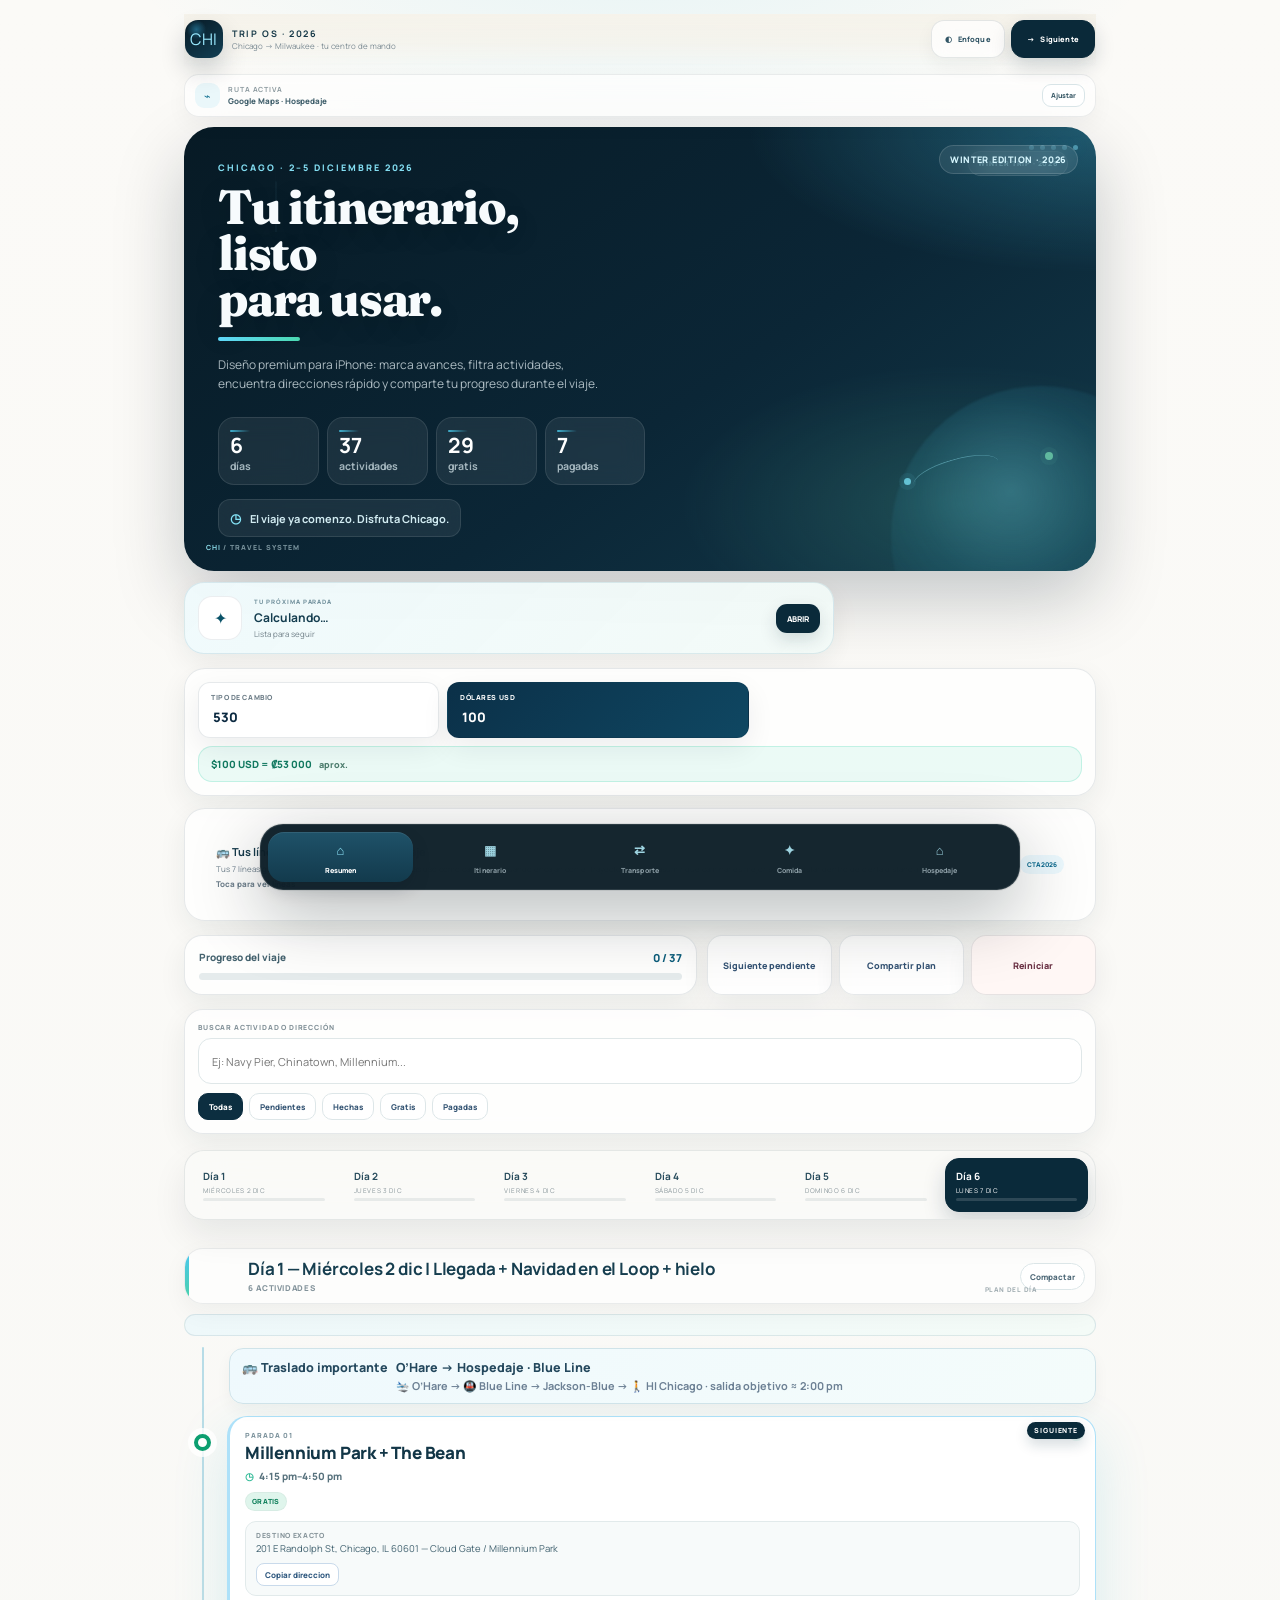
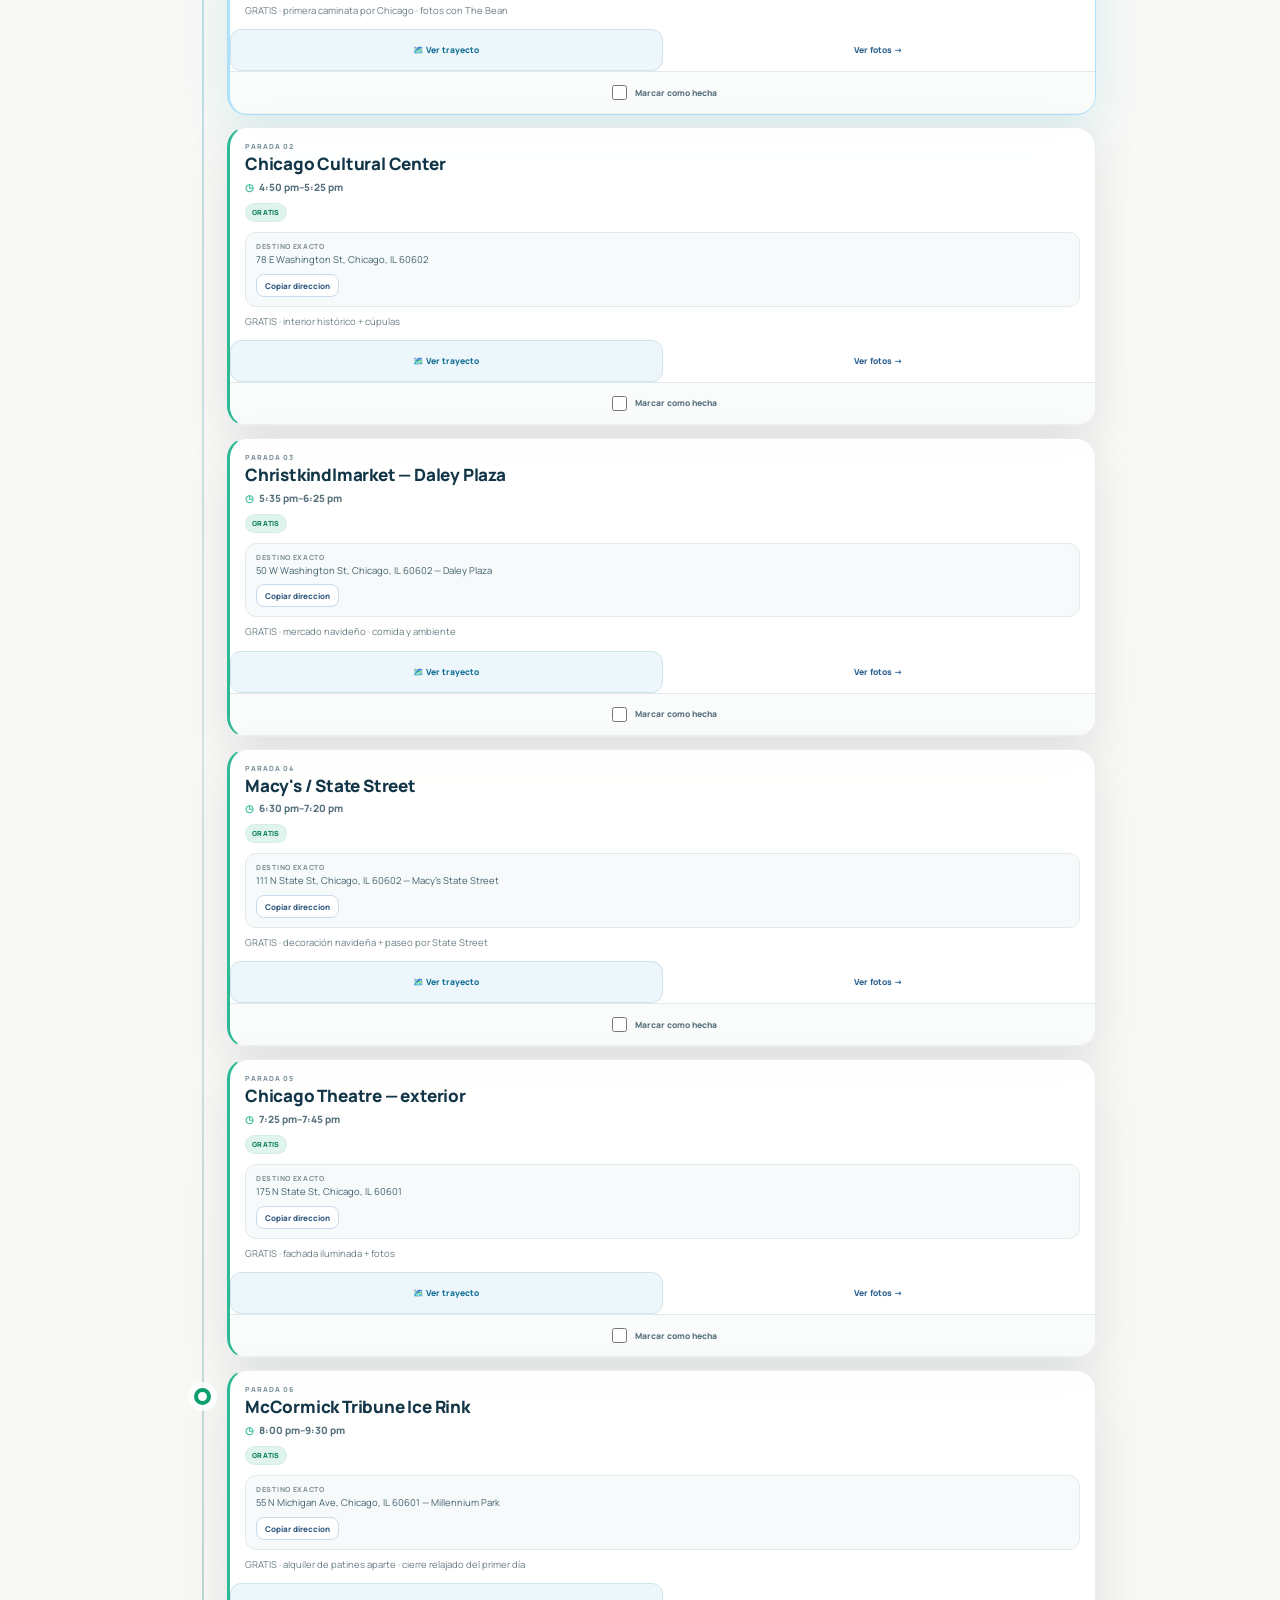
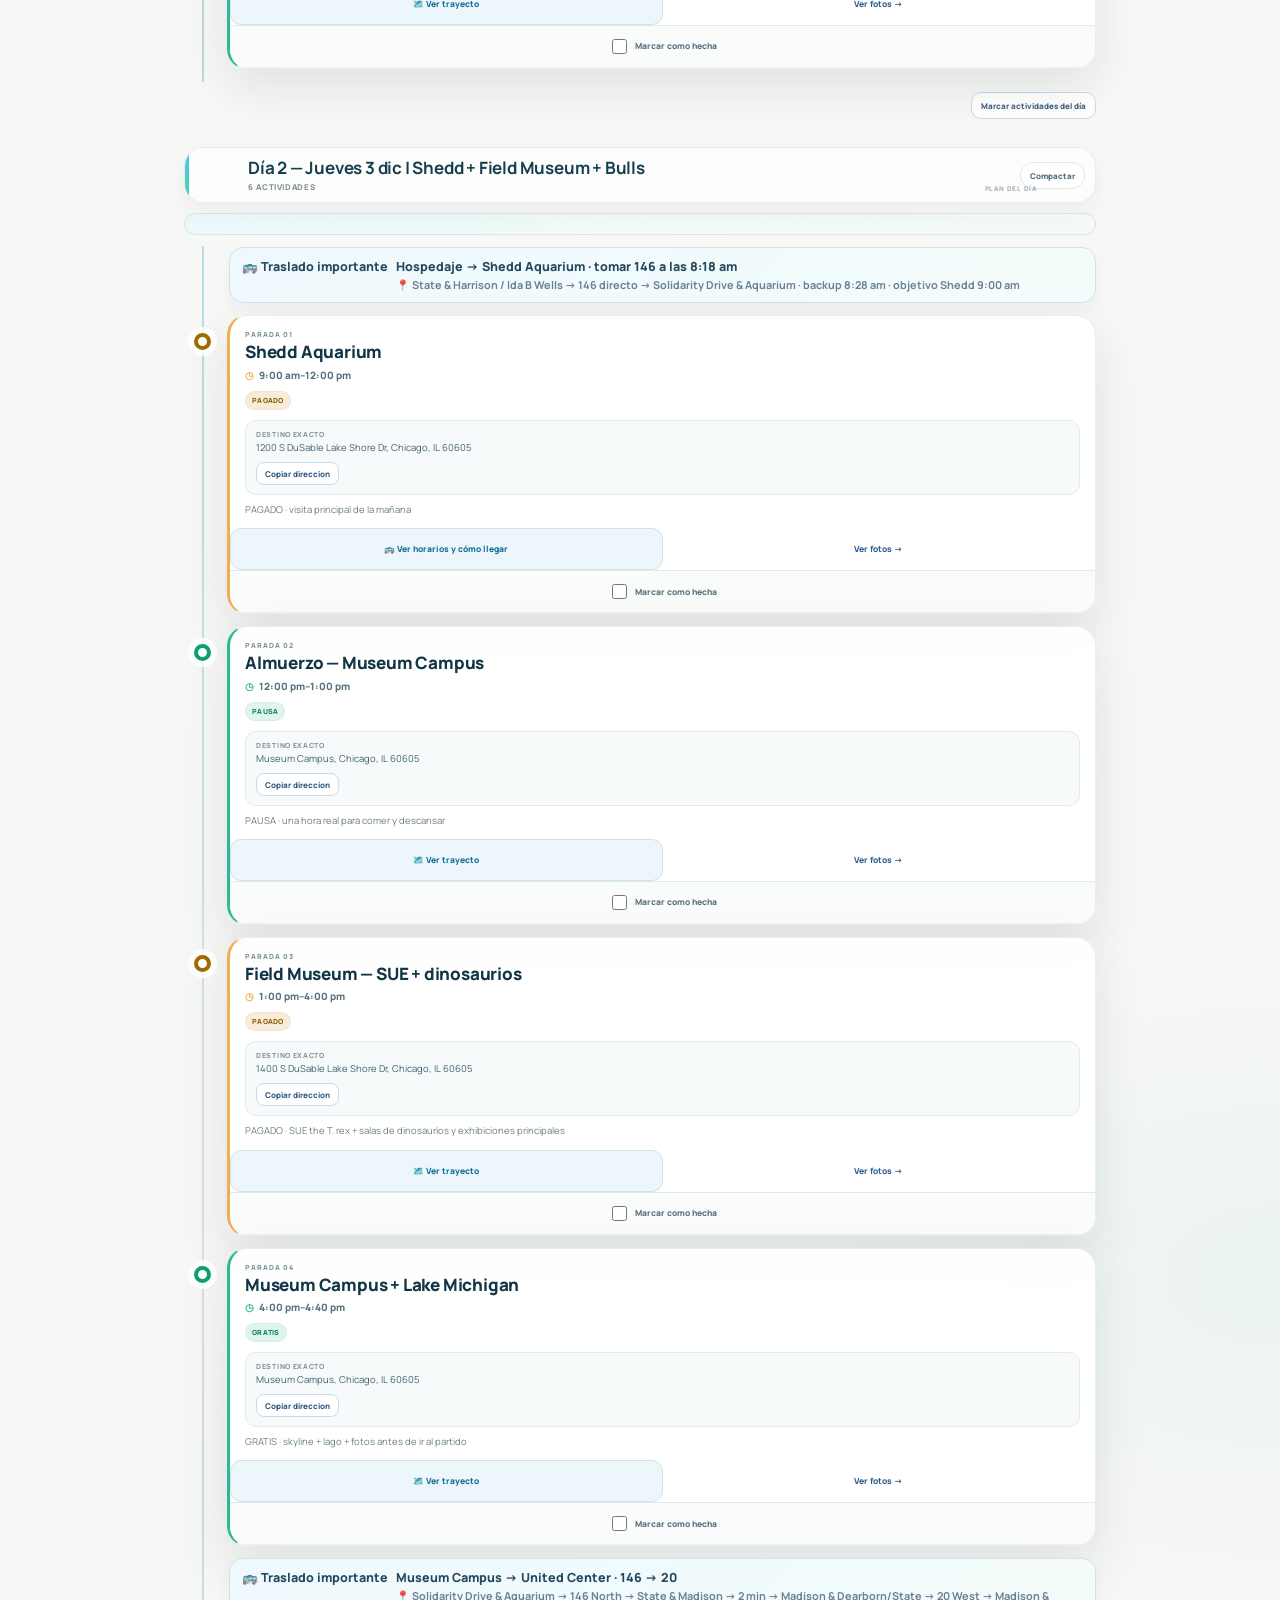
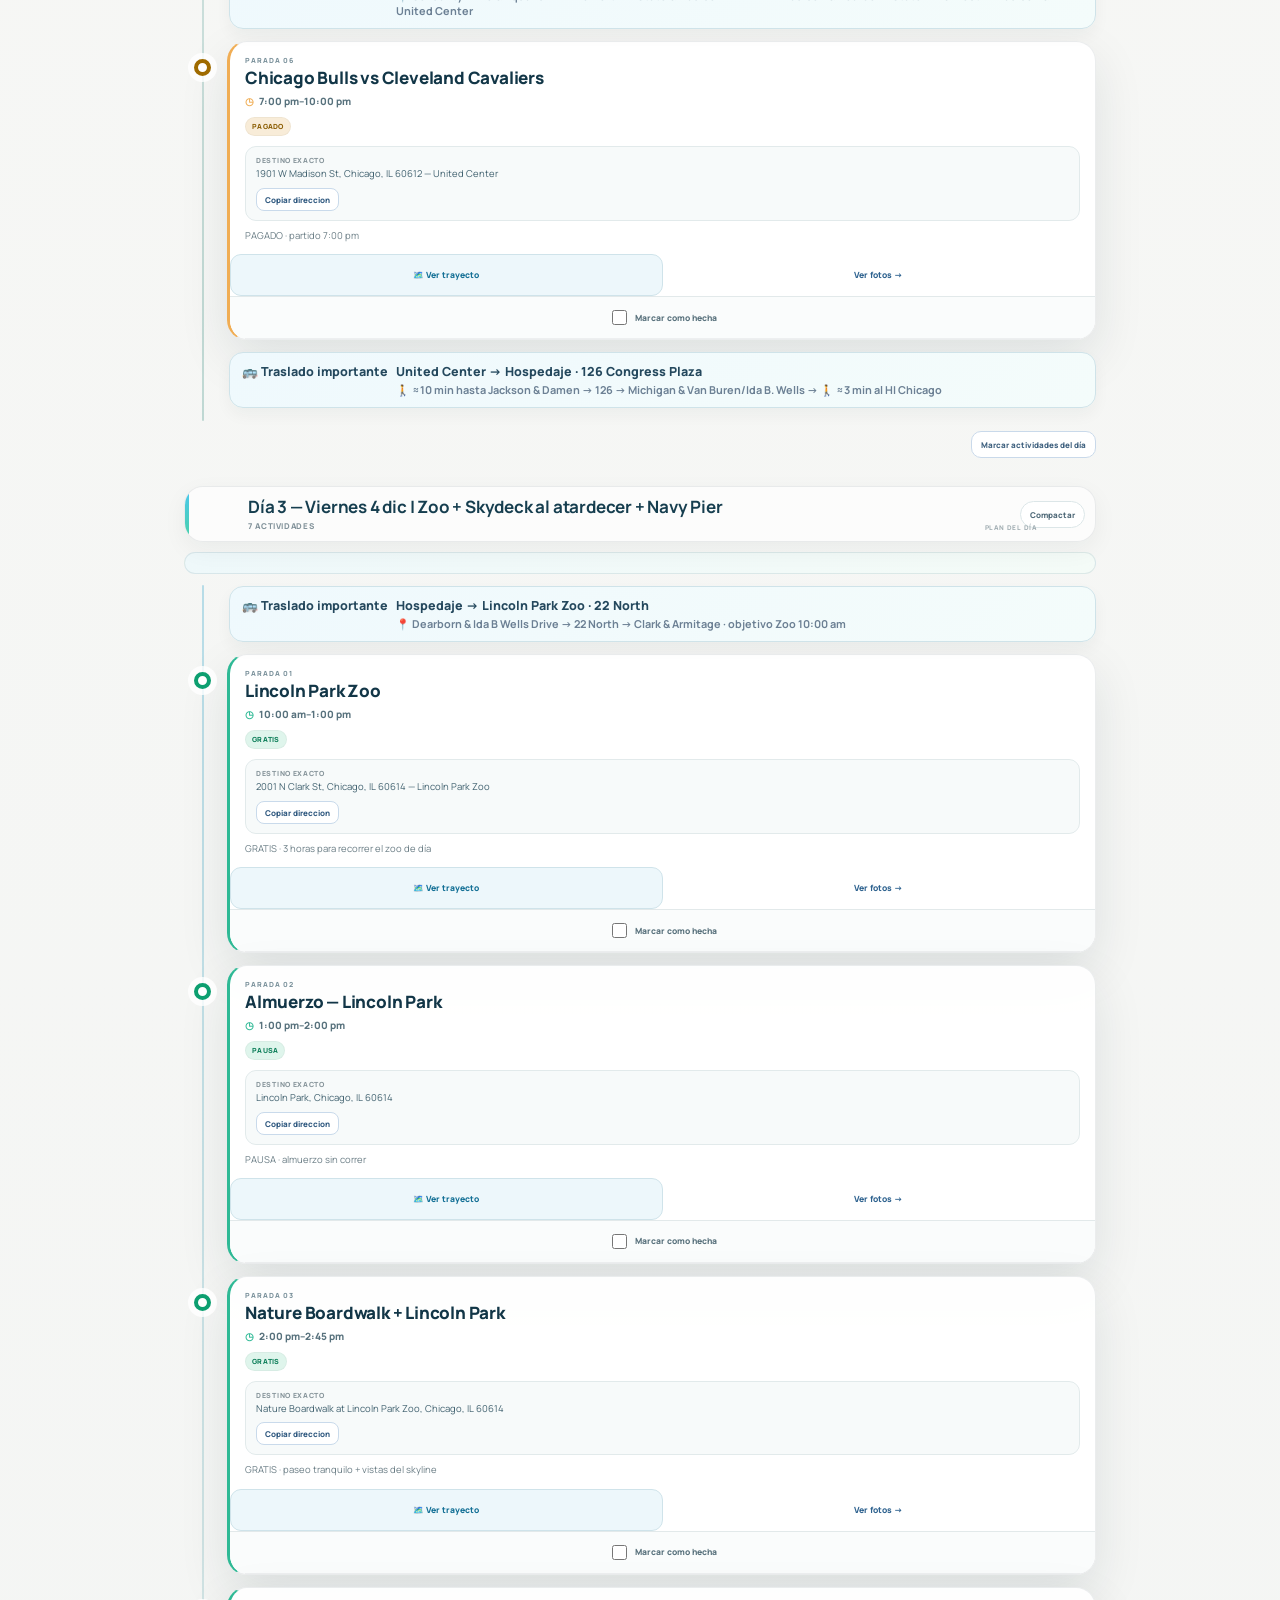
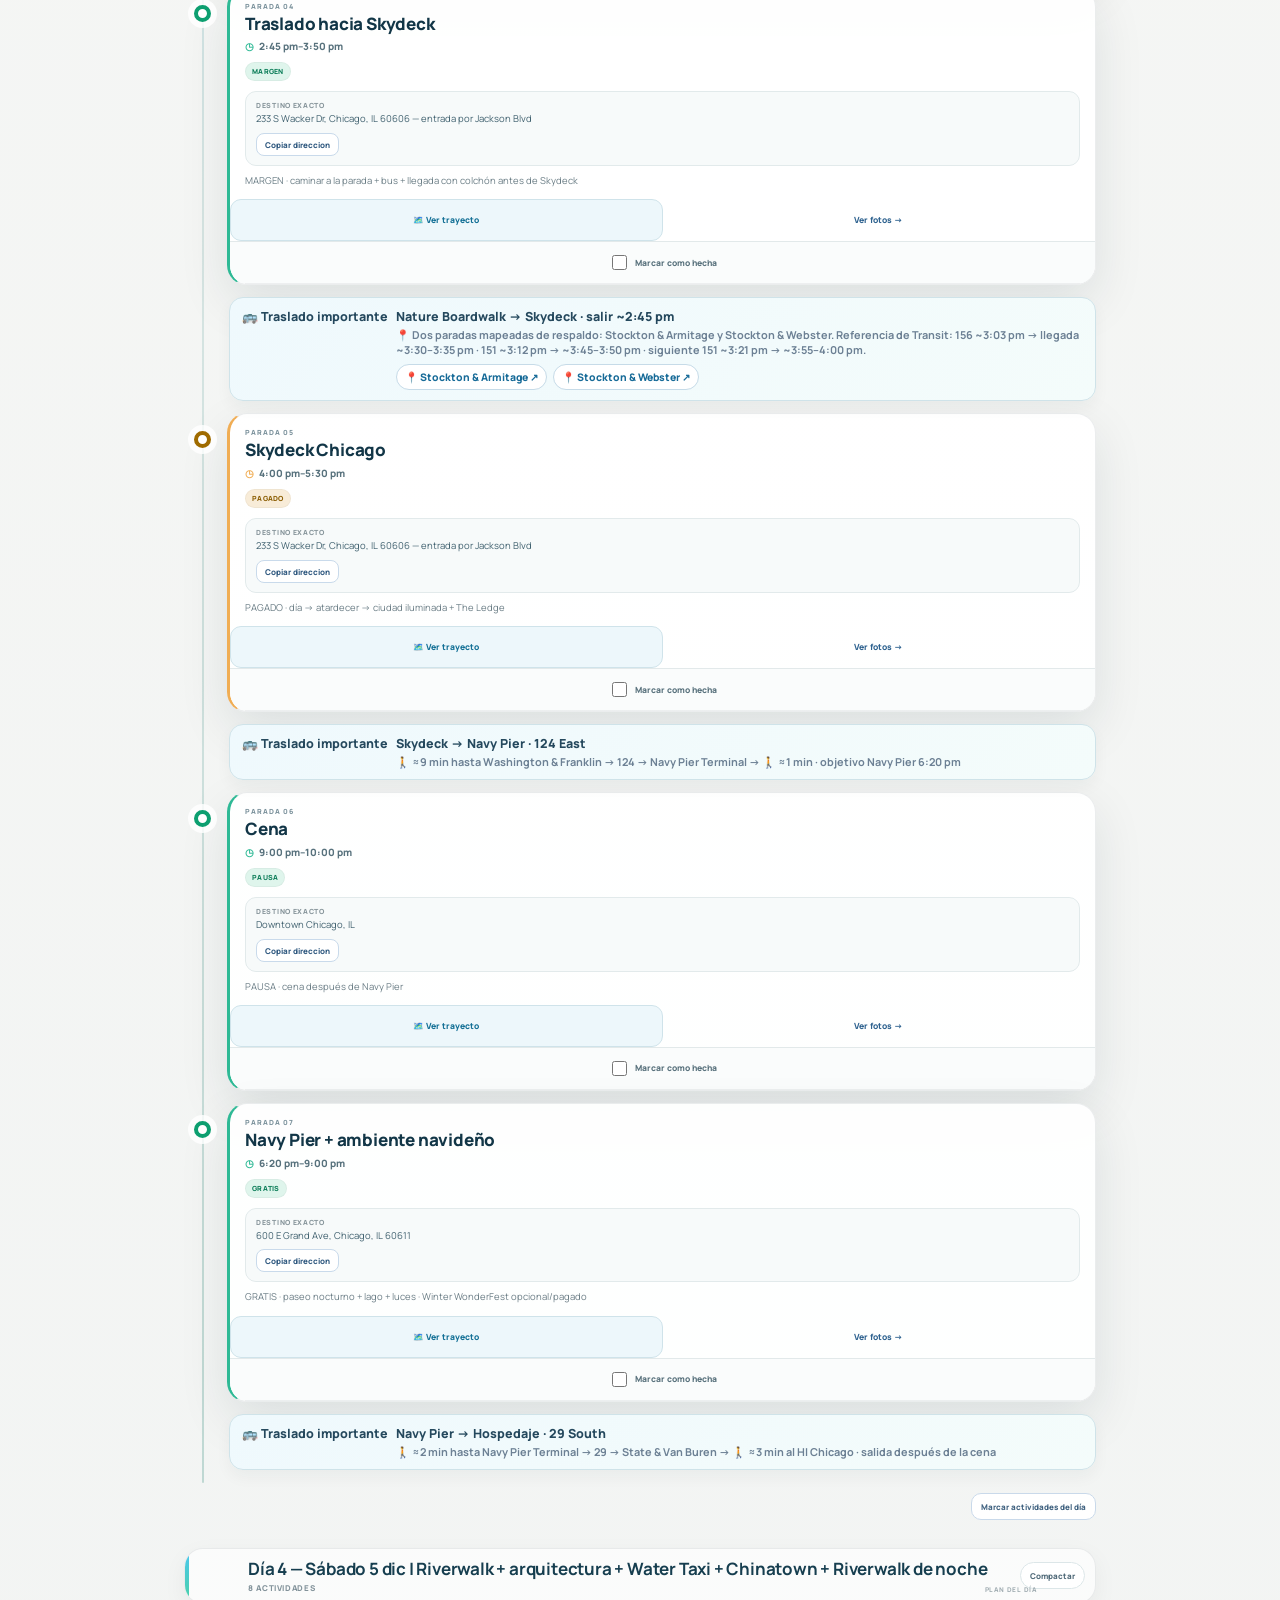
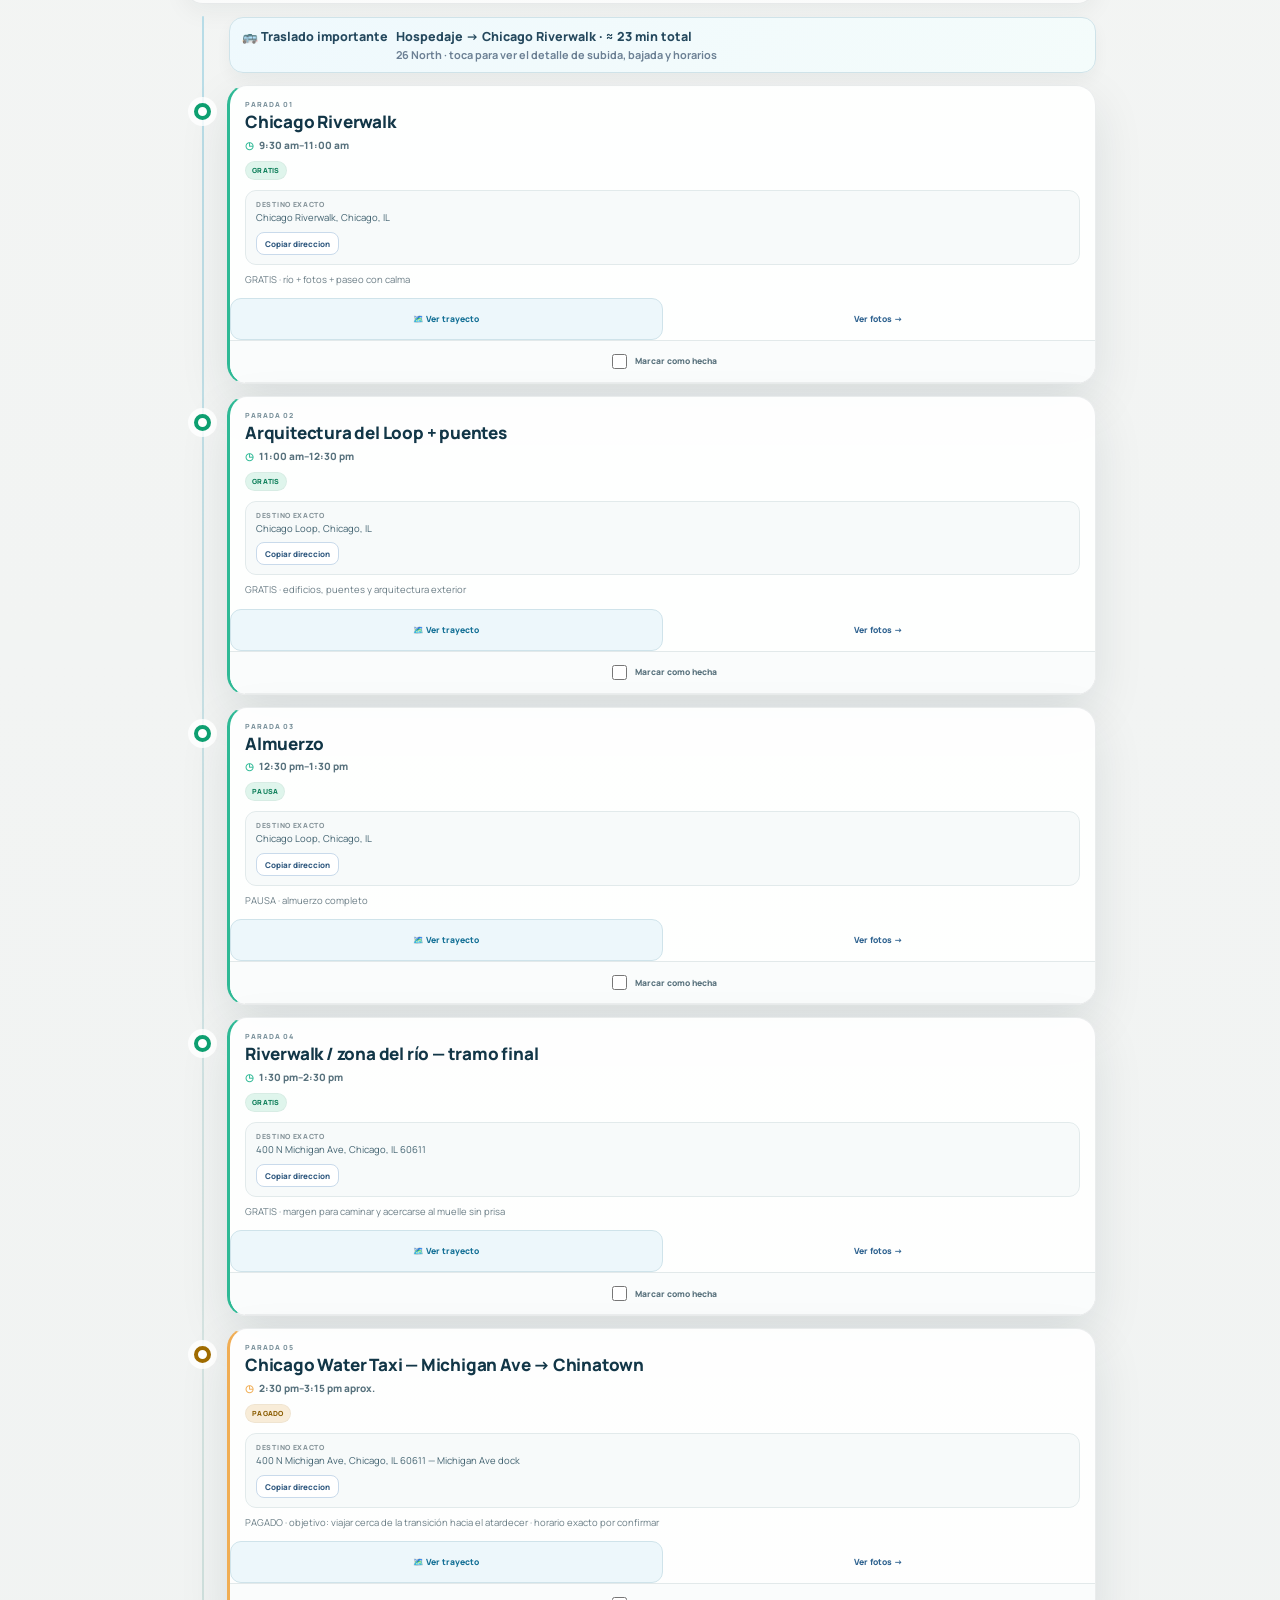
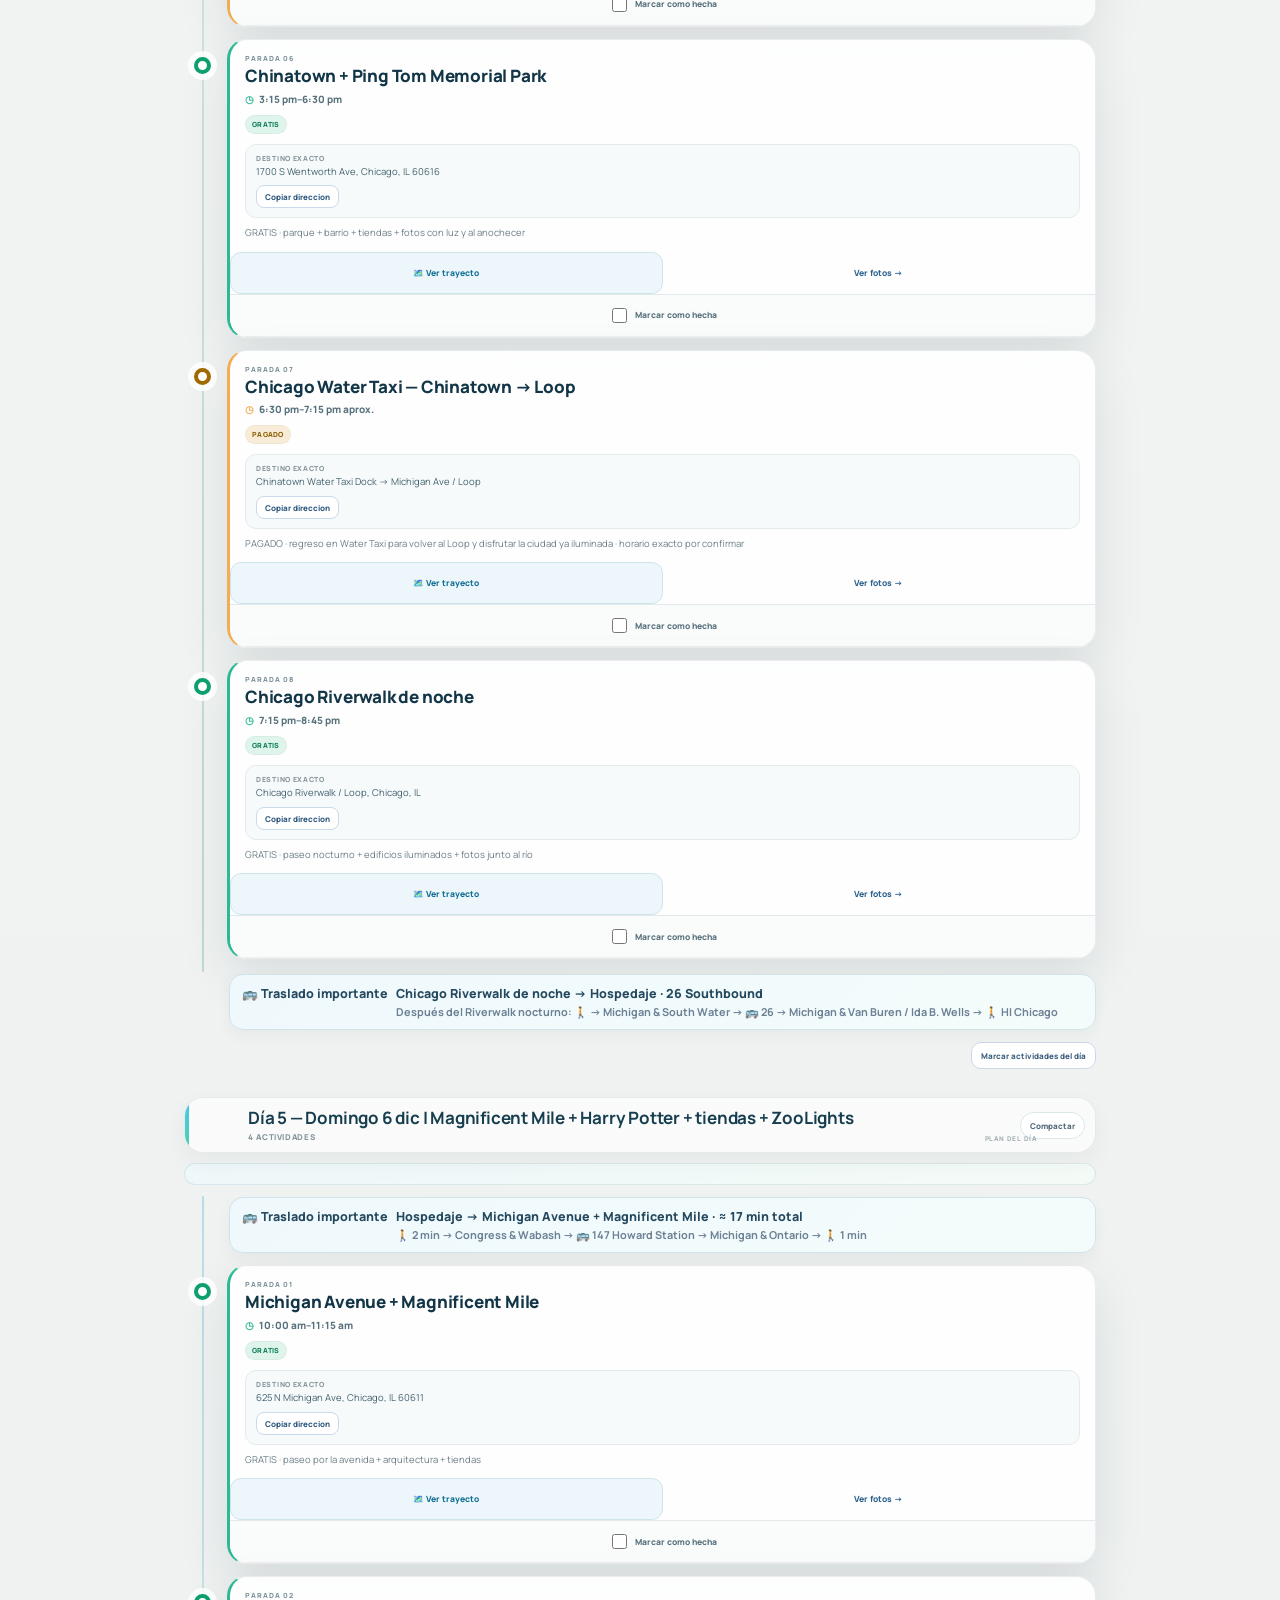
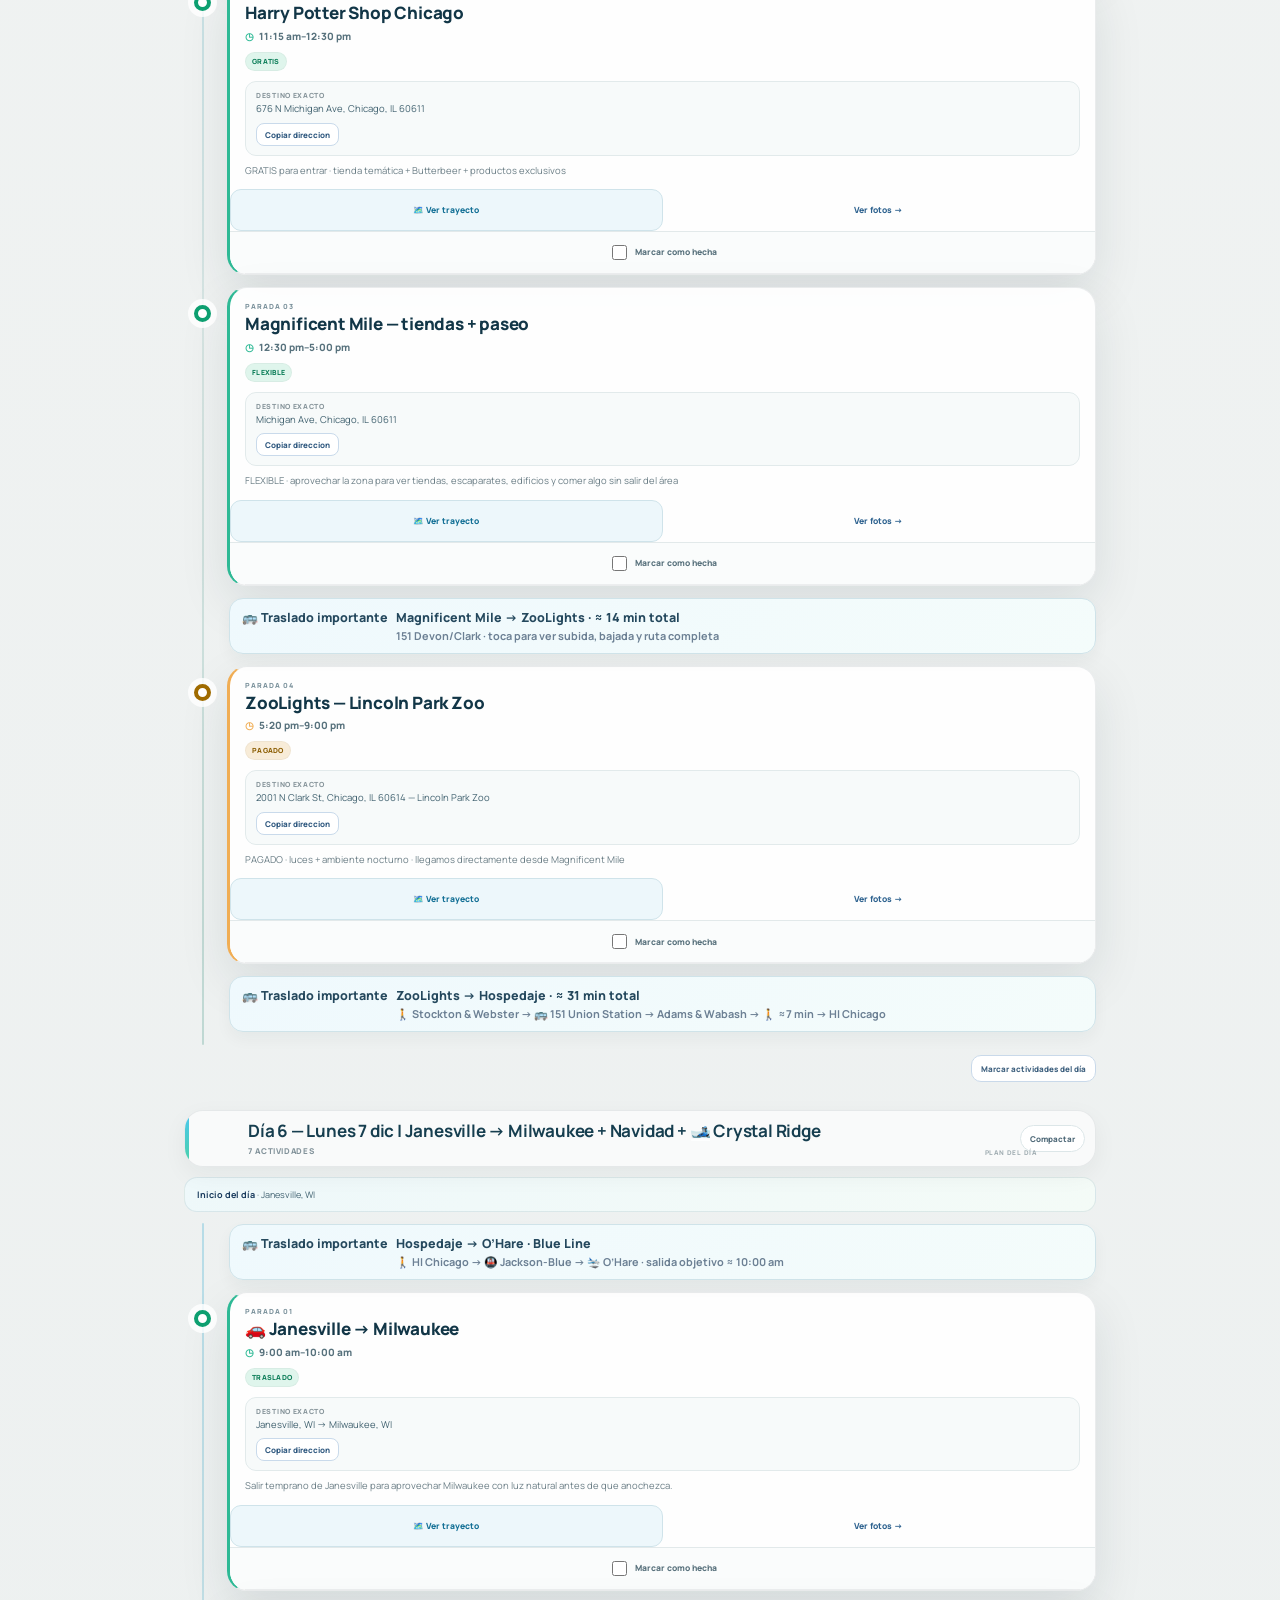
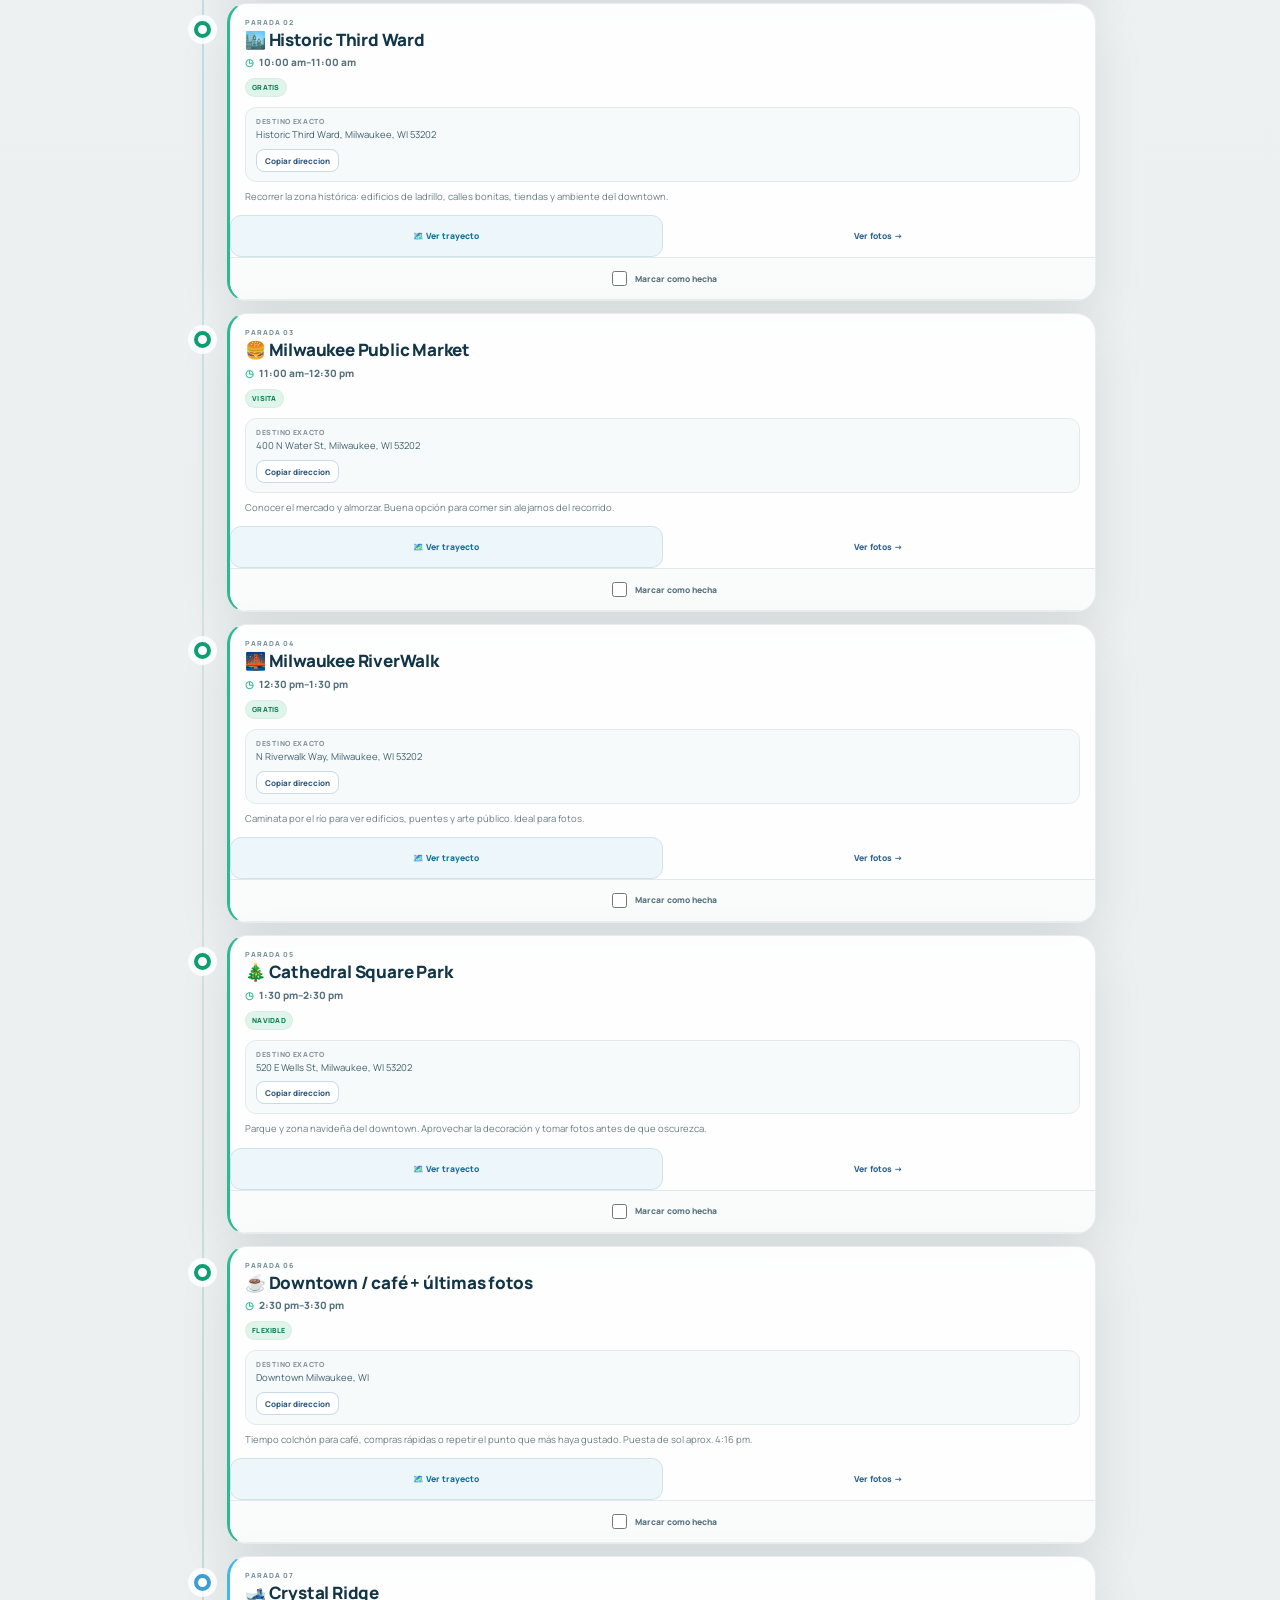
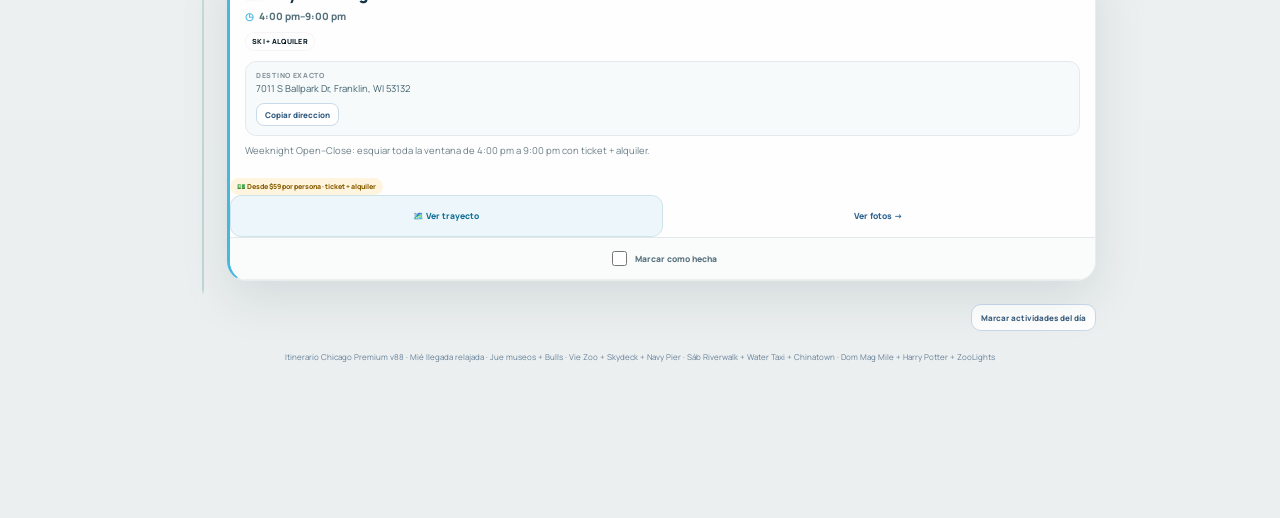
==== commit e098bdec: "Update index.html" ====
--- a/index.html
+++ b/index.html
@@ -8,7 +8,7 @@
 <meta content="black-translucent" name="apple-mobile-web-app-status-bar-style"/>
 <meta content="telephone=no" name="format-detection"/>
 <meta content="#07111f" name="theme-color"/>
-<title>Chicago · Itinerario Premium v19 — Apple Maps / Google Maps</title>
+<title>Chicago · Trip OS — Premium Itinerary v90</title>
 <style>
 @import url("https://fonts.googleapis.com/css2?family=Fraunces:opsz,wght@9..144,700;9..144,800&family=Manrope:wght@500;700;800&display=swap");
 
@@ -769,6 +769,28 @@
 .foodHint{margin:0 2px 7px;color:#6c8094;font-size:8px;line-height:1.4}
 @media(max-width:560px){.foodOptionList{grid-template-columns:1fr}}
 
+</style>
+<style id="transfer-click-fix">.transit-important{cursor:pointer;transition:.15s}.transit-important:hover{border-color:#9bc8df;background:#eef8fd;transform:translateY(-1px)}.transit-important:focus{outline:2px solid #8fc5df;outline-offset:2px}.su2-modal{z-index:25000!important}.su2-box{max-height:min(88vh,720px)}.su2-box .su-goal{margin:10px 0;padding:10px 11px;border:1px solid #cfe2ee;border-radius:12px;background:#f5fbff;color:#214d6c}.su2-box .su-goal strong{display:block;font-size:10px}.su2-box .su-goal span{display:block;margin-top:3px;font-size:8px;color:#6b8091}.su-step{margin:8px 0;border:1px solid #d8e3eb;border-radius:14px;padding:11px;background:#fff}.su-step.main{border-color:#b9d9c8;background:#f4fbf7}.su-step .topline{display:flex;justify-content:space-between;gap:8px;align-items:center}.su-step .topline b{font-size:10px;color:#214d6c}.su-time{font-size:8px;font-weight:900;color:#167253}.su-step p{margin:7px 0;font-size:8.5px;color:#5b7285;line-height:1.45}.su-badge{display:inline-block;padding:5px 7px;border-radius:999px;background:#e9f5fb;color:#176b9c;font-size:7.5px;font-weight:900}.su-options{display:grid;grid-template-columns:1fr 1fr;gap:7px;margin:8px 0}.su-option{padding:9px;border:1px solid #d8e3eb;border-radius:12px;background:#fff}.su-option.recommended{border-color:#b9d9c8;background:#f3fbf6}.su-option .label{font-size:7.5px;text-transform:uppercase;letter-spacing:.08em;color:#718596;font-weight:900}.su-option .route{margin-top:3px;font-size:9px;color:#204d6d;font-weight:900}.su-option .detail{margin-top:4px;font-size:8px;color:#62788b;line-height:1.4}.su-walk{margin:8px 0;padding:8px 9px;border-radius:10px;background:#f7fafc;color:#62798c;font-size:8px;line-height:1.4}.su-map{display:inline-block;margin-top:6px;padding:7px 9px;border-radius:9px;background:#176b9c;color:#fff!important;text-decoration:none;font-size:8px;font-weight:900}.su-note{margin-top:9px;padding:9px 10px;border-radius:10px;background:#f7fafc;color:#718596;font-size:7.5px;line-height:1.45}@media(max-width:560px){.su-options{grid-template-columns:1fr}} </style>
+<style id="zoo-sky-modal-style">
+.transit-zoo-sky{cursor:pointer}
+.transit-stop-links{display:none}
+.zs-summary{display:grid;grid-template-columns:1fr 1fr;gap:8px;margin:10px 0}
+.zs-stop{border:1px solid #d8e4ed;border-radius:13px;padding:10px;background:#fff}
+.zs-stop.primary{border-color:#b9d9c8;background:#f3fbf6}
+.zs-stop b{display:block;font-size:10px;color:#204c6b}
+.zs-stop span{display:block;margin-top:3px;font-size:8px;color:#6a7f91;line-height:1.4}
+.zs-route{margin:8px 0;border:1px solid #d8e3eb;border-radius:14px;padding:11px;background:#fff}
+.zs-route.primary{border-color:#b9d9c8;background:#f4fbf7}
+.zs-route-head{display:flex;justify-content:space-between;gap:8px;align-items:center}
+.zs-route-head b{font-size:10px;color:#214d6c}
+.zs-route-head span{font-size:8px;font-weight:900;color:#167253}
+.zs-times{margin-top:8px;display:grid;gap:5px}
+.zs-time{display:flex;justify-content:space-between;gap:8px;padding:7px 8px;border-radius:9px;background:#f7fafc;font-size:8px;color:#536b7e}
+.zs-time strong{color:#1f4e6d}.zs-time em{font-style:normal;font-weight:900;color:#687e90}
+.zs-walk{margin-top:7px;font-size:8px;color:#62798c;line-height:1.45}
+.zs-maprow{display:flex;gap:6px;margin-top:8px}.zs-maprow button{flex:1;border:1px solid #c9dce8;background:#eef7fc;color:#176b9c;border-radius:9px;padding:7px;font-size:8px;font-weight:900;cursor:pointer}
+.zs-note{margin-top:10px;padding:9px 10px;border-radius:10px;background:#f7fafc;color:#718596;font-size:7.5px;line-height:1.45}
+@media(max-width:480px){.zs-summary{grid-template-columns:1fr}.zs-time{align-items:flex-start;flex-direction:column;gap:2px}}
 </style>
 <style>
 .route-btn{appearance:none;border:1px solid #cfe0ed;background:#f7fbff;color:#176b9c;
@@ -919,7 +941,6 @@
 .food-origin-btn { border:1px solid #c9dbe8; background:#fff; color:#24485d; padding:8px 11px; border-radius:11px; font-weight:900; cursor:pointer; }
 .food-origin-btn.active { background:#eaf5fb; border-color:#8fc2df; color:#176b9c; }
 </style>
-
 <style id="v43-route-layer">
 #routeModal.route-modal,
 .route-modal {
@@ -941,7 +962,6 @@
   overflow:auto !important;
 }
 </style>
-
 <style id="v50-food-modal-cleanup">
 /* v50: the only distance shown to the user is the useful walking-route result on each card. */
 #foodModalSub,
@@ -953,7 +973,6 @@
   display: none !important;
 }
 </style>
-
 <style id="v54-important-transit">
 .transit-important{
   position:relative;
@@ -976,6 +995,8 @@
 .transit-important b{font-size:.78rem;font-weight:900;white-space:nowrap}
 .transit-important span{font-size:.78rem;font-weight:800;min-width:0}
 .transit-important small{grid-column:2;font-size:.68rem;color:#6c8094;font-weight:700}
+.transit-stop-links{grid-column:2;display:flex;flex-wrap:wrap;gap:6px;margin-top:5px}
+.transit-stop-links a{display:inline-flex;align-items:center;padding:5px 8px;border:1px solid #c6dbe8;border-radius:999px;background:#fff;color:#176b98;text-decoration:none;font-size:.65rem;font-weight:900}
 @media (max-width:560px){
   .transit-important{
     grid-template-columns:1fr;
@@ -983,9 +1004,109 @@
   }
   .transit-important small{grid-column:1}
   .transit-important b{white-space:normal}
+  .transit-stop-links{grid-column:1}
 }
 </style>
-</head>
+<style id="day2-modals-match-day3">
+/* Día 2: mismos bloques visuales que el modal del Día 3 */
+#sheddArrivalModal .su2-box,
+#sheddUnitedModal .su2-box{width:min(520px,100%);}
+
+#sheddArrivalModal .route-kicker,
+#sheddUnitedModal .route-kicker{color:#6a8196;}
+
+#sheddArrivalModal .route-sub,
+#sheddUnitedModal .route-sub{margin-bottom:10px;}
+
+#sheddArrivalModal .zs-summary,
+#sheddUnitedModal .zs-summary{display:grid;grid-template-columns:1fr 1fr;gap:8px;margin:10px 0;}
+
+#sheddArrivalModal .zs-stop,
+#sheddUnitedModal .zs-stop{
+  border:1px solid #d8e4ed;border-radius:13px;padding:10px;background:#fff;
+}
+#sheddArrivalModal .zs-stop.primary,
+#sheddUnitedModal .zs-stop.primary{
+  border-color:#b9d9c8;background:#f3fbf6;
+}
+#sheddArrivalModal .zs-stop b,
+#sheddUnitedModal .zs-stop b{display:block;font-size:10px;color:#204c6b;}
+#sheddArrivalModal .zs-stop span,
+#sheddUnitedModal .zs-stop span{display:block;margin-top:3px;font-size:8px;color:#6a7f91;line-height:1.4;}
+
+#sheddArrivalModal .zs-route,
+#sheddUnitedModal .zs-route{
+  margin:8px 0;border:1px solid #d8e3eb;border-radius:14px;padding:11px;background:#fff;
+}
+#sheddArrivalModal .zs-route.primary,
+#sheddUnitedModal .zs-route.primary{
+  border-color:#b9d9c8;background:#f4fbf7;
+}
+#sheddArrivalModal .zs-route-head,
+#sheddUnitedModal .zs-route-head{
+  display:flex;justify-content:space-between;gap:8px;align-items:center;
+}
+#sheddArrivalModal .zs-route-head b,
+#sheddUnitedModal .zs-route-head b{font-size:10px;color:#214d6c;}
+#sheddArrivalModal .zs-route-head span,
+#sheddUnitedModal .zs-route-head span{font-size:8px;font-weight:900;color:#167253;}
+
+#sheddArrivalModal .zs-times,
+#sheddUnitedModal .zs-times{margin-top:8px;display:grid;gap:5px;}
+#sheddArrivalModal .zs-time,
+#sheddUnitedModal .zs-time{
+  display:flex;justify-content:space-between;gap:8px;padding:7px 8px;
+  border-radius:9px;background:#f7fafc;font-size:8px;color:#536b7e;
+}
+#sheddArrivalModal .zs-time strong,
+#sheddUnitedModal .zs-time strong{color:#1f4e6d;}
+#sheddArrivalModal .zs-time em,
+#sheddUnitedModal .zs-time em{font-style:normal;font-weight:900;color:#687e90;}
+
+#sheddArrivalModal .zs-walk,
+#sheddUnitedModal .zs-walk{margin-top:7px;font-size:8px;color:#62798c;line-height:1.45;}
+
+#sheddArrivalModal .zs-maprow,
+#sheddUnitedModal .zs-maprow{display:flex;gap:6px;margin-top:8px;}
+#sheddArrivalModal .zs-maprow button,
+#sheddUnitedModal .zs-maprow button{
+  flex:1;border:1px solid #c9dce8;background:#eef7fc;color:#176b9c;
+  border-radius:9px;padding:7px;font-size:8px;font-weight:900;cursor:pointer;
+}
+#sheddArrivalModal .zs-note,
+#sheddUnitedModal .zs-note{
+  margin-top:10px;padding:9px 10px;border-radius:10px;background:#f7fafc;
+  color:#718596;font-size:7.5px;line-height:1.45;
+}
+#sheddUnitedModal .zs-stop[data-su-map]{cursor:pointer;}
+#sheddUnitedModal .zs-stop[data-su-map]:hover{border-color:#9fc8dc;background:#f6fbfe;}
+#sheddUnitedModal .zs-stop[data-su-map]:focus-visible{outline:2px solid #3b91bd;outline-offset:2px;}
+@media(max-width:480px){
+  #sheddArrivalModal .zs-summary,
+  #sheddUnitedModal .zs-summary{grid-template-columns:1fr;}
+  #sheddArrivalModal .zs-time,
+  #sheddUnitedModal .zs-time{align-items:flex-start;flex-direction:column;gap:2px;}
+}
+</style>
+<style id="day3-extra-modals-style">
+#zooArrivalModal .su2-box,#skyNavyModal .su2-box,#navyHotelModal .su2-box{width:min(520px,100%)}
+#zooArrivalModal .route-kicker,#skyNavyModal .route-kicker,#navyHotelModal .route-kicker{color:#6a8196}
+#zooArrivalModal .route-sub,#skyNavyModal .route-sub,#navyHotelModal .route-sub{margin-bottom:10px}
+#zooArrivalModal .zs-route,#skyNavyModal .zs-route,#navyHotelModal .zs-route{margin:8px 0;border:1px solid #d8e3eb;border-radius:14px;padding:11px;background:#fff}
+#zooArrivalModal .zs-route.primary,#skyNavyModal .zs-route.primary,#navyHotelModal .zs-route.primary{border-color:#b9d9c8;background:#f4fbf7}
+#zooArrivalModal .zs-route-head,#skyNavyModal .zs-route-head,#navyHotelModal .zs-route-head{display:flex;justify-content:space-between;gap:8px;align-items:center}
+#zooArrivalModal .zs-route-head b,#skyNavyModal .zs-route-head b,#navyHotelModal .zs-route-head b{font-size:10px;color:#214d6c}
+#zooArrivalModal .zs-route-head span,#skyNavyModal .zs-route-head span,#navyHotelModal .zs-route-head span{font-size:8px;font-weight:900;color:#167253}
+#zooArrivalModal .zs-times,#skyNavyModal .zs-times,#navyHotelModal .zs-times{margin-top:8px;display:grid;gap:5px}
+#zooArrivalModal .zs-time,#skyNavyModal .zs-time,#navyHotelModal .zs-time{display:flex;justify-content:space-between;gap:8px;padding:7px 8px;border-radius:9px;background:#f7fafc;font-size:8px;color:#536b7e}
+#zooArrivalModal .zs-time strong,#skyNavyModal .zs-time strong,#navyHotelModal .zs-time strong{color:#1f4e6d}
+#zooArrivalModal .zs-time em,#skyNavyModal .zs-time em,#navyHotelModal .zs-time em{font-style:normal;font-weight:900;color:#687e90}
+#zooArrivalModal .zs-walk,#skyNavyModal .zs-walk,#navyHotelModal .zs-walk{margin-top:7px;font-size:8px;color:#62798c;line-height:1.45}
+#zooArrivalModal .zs-maprow,#skyNavyModal .zs-maprow,#navyHotelModal .zs-maprow{display:flex;gap:6px;margin-top:8px}
+#zooArrivalModal .zs-maprow button,#skyNavyModal .zs-maprow button,#navyHotelModal .zs-maprow button{flex:1;border:1px solid #c9dce8;background:#eef7fc;color:#176b9c;border-radius:9px;padding:7px;font-size:8px;font-weight:900;cursor:pointer}
+#zooArrivalModal .zs-note,#skyNavyModal .zs-note,#navyHotelModal .zs-note{margin-top:10px;padding:9px 10px;border-radius:10px;background:#f7fafc;color:#718596;font-size:7.5px;line-height:1.45}
+@media(max-width:480px){#zooArrivalModal .zs-time,#skyNavyModal .zs-time,#navyHotelModal .zs-time{align-items:flex-start;flex-direction:column;gap:2px}}
+</style><style id="day3-extra-transfer-card-style">.transit-zoo-arrival,.transit-sky-navy,.transit-navy-hotel{cursor:pointer}</style></head>
 <body data-maps-provider="Apple Maps"><div aria-label="Configuración de rutas" class="route-controls">
 <div class="route-control-row"><div class="route-control-label">🗺️ MAPA</div><div class="route-control-buttons"><button data-map-provider="apple" type="button">🍎 Apple Maps</button><button data-map-provider="google" type="button">🟦 Google Maps</button></div></div>
 <div class="route-control-row"><div class="route-control-label">📍 ORIGEN</div><div class="route-control-buttons"><button data-origin-mode="current" type="button">📍 Ubicación actual</button><button data-origin-mode="hotel" type="button">🏨 Hospedaje</button></div></div>
@@ -1062,7 +1183,7 @@
 <a href="#day6">Día 6</a>
 </nav>
 <section class="day" id="day1"><div class="dayhead"><h2>Día 1 — Miércoles 2 dic | Llegada + Navidad en el Loop + hielo</h2><small>6 actividades</small></div>
-<div class="start"></div><div class="timeline"><article class="stop free" data-key="d1s01">
+<div class="start"></div><div class="timeline"><div aria-label="Abrir traslado O’Hare a hospedaje" class="transit-important transit-d1-ohare" role="button" tabindex="0"><b>🚌 Traslado importante</b><span>O’Hare → Hospedaje · Blue Line</span><small>🛬 O’Hare → 🚇 Blue Line → Jackson-Blue → 🚶 HI Chicago · salida objetivo ≈ 2:00 pm</small></div><article class="stop free" data-key="d1s01">
 <div class="dot"></div><div class="card"><div class="top"><div class="row"><div>
 <div class="num">PARADA 01</div><div class="place">Millennium Park + The Bean</div><div class="time">4:15 pm–4:50 pm</div><span class="badge free">GRATIS</span>
 </div></div><div class="address"><span class="label">Destino exacto</span><div class="value">201 E Randolph St, Chicago, IL 60601 — Cloud Gate / Millennium Park</div></div><div class="desc">GRATIS · primera caminata por Chicago · fotos con The Bean</div></div>
@@ -1096,11 +1217,11 @@
 <div class="daytools"><button class="dayDone" data-day="1" type="button">Marcar actividades del día</button></div>
 </section>
 <section class="day" id="day2"><div class="dayhead"><h2>Día 2 — Jueves 3 dic | Shedd + Field Museum + Bulls</h2><small>6 actividades</small></div>
-<div class="start"></div><div class="timeline"><div class="transit-important"><b>🚌 Traslado importante</b><span>Hospedaje → Shedd Aquarium · ≈ 40 min total</span><small>Caminar + espera + CTA + caminar</small></div><article class="stop paid" data-key="d2s01">
+<div class="start"></div><div class="timeline"><div aria-label="Abrir traslado Hospedaje a Shedd Aquarium" class="transit-important transit-shedd-arrival" role="button" tabindex="0"><b>🚌 Traslado importante</b><span>Hospedaje → Shedd Aquarium · tomar 146 a las 8:18 am</span><small>📍 State &amp; Harrison / Ida B Wells → 146 directo → Solidarity Drive &amp; Aquarium · backup 8:28 am · objetivo Shedd 9:00 am</small></div><article class="stop paid" data-key="d2s01">
 <div class="dot"></div><div class="card"><div class="top"><div class="row"><div>
 <div class="num">PARADA 01</div><div class="place">Shedd Aquarium</div><div class="time">9:00 am–12:00 pm</div><span class="badge paid">PAGADO</span>
 </div></div><div class="address"><span class="label">Destino exacto</span><div class="value">1200 S DuSable Lake Shore Dr, Chicago, IL 60605</div></div><div class="desc">PAGADO · visita principal de la mañana</div></div>
-<div class="actions"><button class="route-btn" data-access-point="1200 S DuSable Lake Shore Dr, Chicago, IL 60605" data-destination="41.86762,-87.61380" data-destination-label="Shedd Aquarium" data-origin="24 E Ida B Wells Dr, Chicago, IL 60605" data-origin-label="Alojamiento" data-reason="Ruta pensada para mantener el día fluido y sin prisas." data-recommendation="🚌 CTA / 🚶" data-route="" data-route-target="GPS/WGS84" type="button">🗺️ Ver trayecto</button>
+<div class="actions"><button class="route-btn" data-access-point="1200 S DuSable Lake Shore Dr, Chicago, IL 60605" data-destination="41.86762,-87.61380" data-destination-label="Shedd Aquarium" data-special-route="shedd-arrival" type="button">🚌 Ver horarios y cómo llegar</button>
 <a href="https://www.google.com/search?tbm=isch&amp;q=Shedd Aquarium%20Chicago" rel="noopener" target="_blank">Ver fotos →</a><label class="checkbtn"><input aria-label="Marcar como hecha" type="checkbox"/><span>Marcar como hecha</span></label></div></div></article><article class="stop free" data-key="d2s02">
 <div class="dot"></div><div class="card"><div class="top"><div class="row"><div>
 <div class="num">PARADA 02</div><div class="place">Almuerzo — Museum Campus</div><div class="time">12:00 pm–1:00 pm</div><span class="badge free">PAUSA</span>
@@ -1116,21 +1237,16 @@
 <div class="num">PARADA 04</div><div class="place">Museum Campus + Lake Michigan</div><div class="time">4:00 pm–4:40 pm</div><span class="badge free">GRATIS</span>
 </div></div><div class="address"><span class="label">Destino exacto</span><div class="value">Museum Campus, Chicago, IL 60605</div></div><div class="desc">GRATIS · skyline + lago + fotos antes de ir al partido</div></div>
 <div class="actions"><button class="route-btn" data-access-point="Museum Campus, Chicago, IL 60605" data-destination="41.86520,-87.61390" data-destination-label="Museum Campus + Lake Michigan" data-origin="1400 S DuSable Lake Shore Dr, Chicago, IL 60605" data-origin-label="Field Museum" data-reason="Ruta pensada para mantener el día fluido y sin prisas." data-recommendation="🚶 Caminando" data-route="" data-route-target="GPS/WGS84" type="button">🗺️ Ver trayecto</button>
-<a href="https://www.google.com/search?tbm=isch&amp;q=Museum Campus + Lake Michigan%20Chicago" rel="noopener" target="_blank">Ver fotos →</a><label class="checkbtn"><input aria-label="Marcar como hecha" type="checkbox"/><span>Marcar como hecha</span></label></div></div></article><div class="transit-important"><b>🚌 Traslado importante</b><span>Museum Campus → United Center · ≈ 55 min total</span><small>Caminar + espera + CTA + caminar</small></div><article class="stop free" data-key="d2s05">
-<div class="dot"></div><div class="card"><div class="top"><div class="row"><div>
-<div class="num">PARADA 05</div><div class="place">Traslado + llegada al United Center</div><div class="time">4:40 pm–6:30 pm</div><span class="badge free">MARGEN</span>
-</div></div><div class="address"><span class="label">Destino exacto</span><div class="value">1901 W Madison St, Chicago, IL 60612 — United Center</div></div><div class="desc">MARGEN · transporte + entrada al estadio + comida antes del juego</div></div>
-<div class="actions"><button class="route-btn" data-access-point="1901 W Madison St, Chicago, IL 60612 — United Center" data-destination="41.88068,-87.67418" data-destination-label="Traslado + llegada al United Center" data-origin="Museum Campus, Chicago, IL 60605" data-origin-label="Museum Campus" data-reason="Ruta pensada para mantener el día fluido y sin prisas." data-recommendation="🚇/🚌 CTA" data-route="" data-route-target="GPS/WGS84" type="button">🗺️ Ver trayecto</button>
-<a href="https://www.google.com/search?tbm=isch&amp;q=Traslado + llegada al United Center%20Chicago" rel="noopener" target="_blank">Ver fotos →</a><label class="checkbtn"><input aria-label="Marcar como hecha" type="checkbox"/><span>Marcar como hecha</span></label></div></div></article><article class="stop paid" data-key="d2s06">
+<a href="https://www.google.com/search?tbm=isch&amp;q=Museum Campus + Lake Michigan%20Chicago" rel="noopener" target="_blank">Ver fotos →</a><label class="checkbtn"><input aria-label="Marcar como hecha" type="checkbox"/><span>Marcar como hecha</span></label></div></div></article><div aria-label="Abrir traslado Shedd y Museum Campus a United Center" class="transit-important transit-shedd-united" role="button" tabindex="0"><b>🚌 Traslado importante</b><span>Museum Campus → United Center · 146 → 20</span><small>📍 Solidarity Drive &amp; Aquarium → 146 North → State &amp; Madison → 2 min → Madison &amp; Dearborn/State → 20 West → Madison &amp; United Center</small></div><article class="stop paid" data-key="d2s06">
 <div class="dot"></div><div class="card"><div class="top"><div class="row"><div>
 <div class="num">PARADA 06</div><div class="place">Chicago Bulls vs Cleveland Cavaliers</div><div class="time">7:00 pm–10:00 pm</div><span class="badge paid">PAGADO</span>
 </div></div><div class="address"><span class="label">Destino exacto</span><div class="value">1901 W Madison St, Chicago, IL 60612 — United Center</div></div><div class="desc">PAGADO · partido 7:00 pm</div></div>
 <div class="actions"><button class="route-btn" data-access-point="1901 W Madison St, Chicago, IL 60612 — United Center" data-destination="41.88068,-87.67418" data-destination-label="Chicago Bulls vs Cleveland Cavaliers" data-origin="1901 W Madison St, Chicago, IL 60612" data-origin-label="United Center" data-reason="Ruta pensada para mantener el día fluido y sin prisas." data-recommendation="🚶 Caminando" data-route="" data-route-target="GPS/WGS84" type="button">🗺️ Ver trayecto</button>
-<a href="https://www.google.com/search?tbm=isch&amp;q=Chicago Bulls vs Cleveland Cavaliers%20Chicago" rel="noopener" target="_blank">Ver fotos →</a><label class="checkbtn"><input aria-label="Marcar como hecha" type="checkbox"/><span>Marcar como hecha</span></label></div></div></article></div>
+<a href="https://www.google.com/search?tbm=isch&amp;q=Chicago Bulls vs Cleveland Cavaliers%20Chicago" rel="noopener" target="_blank">Ver fotos →</a><label class="checkbtn"><input aria-label="Marcar como hecha" type="checkbox"/><span>Marcar como hecha</span></label></div></div></article><div aria-label="Abrir traslado United Center a hospedaje" class="transit-important transit-uc-hotel" role="button" tabindex="0"><b>🚌 Traslado importante</b><span>United Center → Hospedaje · 126 Congress Plaza</span><small>🚶 ≈10 min hasta Jackson &amp; Damen → 126 → Michigan &amp; Van Buren/Ida B. Wells → 🚶 ≈3 min al HI Chicago</small></div></div>
 <div class="daytools"><button class="dayDone" data-day="2" type="button">Marcar actividades del día</button></div>
 </section>
 <section class="day" id="day3"><div class="dayhead"><h2>Día 3 — Viernes 4 dic | Zoo + Skydeck al atardecer + Navy Pier</h2><small>7 actividades</small></div>
-<div class="start"></div><div class="timeline"><div class="transit-important"><b>🚌 Traslado importante</b><span>Hospedaje → Lincoln Park Zoo · ≈ 45 min total</span><small>Caminar + espera + CTA + caminar</small></div><article class="stop free" data-key="d3s01">
+<div class="start"></div><div class="timeline"><div aria-label="Abrir traslado Hospedaje a Lincoln Park Zoo" class="transit-important transit-zoo-arrival" data-special-route="zoo-arrival" role="button" tabindex="0"><b>🚌 Traslado importante</b><span>Hospedaje → Lincoln Park Zoo · 22 North</span><small>📍 Dearborn &amp; Ida B Wells Drive → 22 North → Clark &amp; Armitage · objetivo Zoo 10:00 am</small></div><article class="stop free" data-key="d3s01">
 <div class="dot"></div><div class="card"><div class="top"><div class="row"><div>
 <div class="num">PARADA 01</div><div class="place">Lincoln Park Zoo</div><div class="time">10:00 am–1:00 pm</div><span class="badge free">GRATIS</span>
 </div></div><div class="address"><span class="label">Destino exacto</span><div class="value">2001 N Clark St, Chicago, IL 60614 — Lincoln Park Zoo</div></div><div class="desc">GRATIS · 3 horas para recorrer el zoo de día</div></div>
@@ -1142,20 +1258,20 @@
 <div class="actions"><button class="route-btn" data-access-point="Lincoln Park, Chicago, IL 60614" data-destination="41.92100,-87.63350" data-destination-label="Almuerzo — Lincoln Park" data-origin="2001 N Clark St, Chicago, IL 60614" data-origin-label="Lincoln Park Zoo" data-reason="Ruta pensada para mantener el día fluido y sin prisas." data-recommendation="🚶 Caminando" data-route="" data-route-target="GPS/WGS84" type="button">🗺️ Ver trayecto</button>
 <a href="https://www.google.com/search?tbm=isch&amp;q=Almuerzo   Lincoln Park%20Chicago" rel="noopener" target="_blank">Ver fotos →</a><label class="checkbtn"><input aria-label="Marcar como hecha" type="checkbox"/><span>Marcar como hecha</span></label></div></div></article><article class="stop free" data-key="d3s03">
 <div class="dot"></div><div class="card"><div class="top"><div class="row"><div>
-<div class="num">PARADA 03</div><div class="place">Nature Boardwalk + Lincoln Park</div><div class="time">2:00 pm–3:10 pm</div><span class="badge free">GRATIS</span>
+<div class="num">PARADA 03</div><div class="place">Nature Boardwalk + Lincoln Park</div><div class="time">2:00 pm–2:45 pm</div><span class="badge free">GRATIS</span>
 </div></div><div class="address"><span class="label">Destino exacto</span><div class="value">Nature Boardwalk at Lincoln Park Zoo, Chicago, IL 60614</div></div><div class="desc">GRATIS · paseo tranquilo + vistas del skyline</div></div>
 <div class="actions"><button class="route-btn" data-access-point="Nature Boardwalk at Lincoln Park Zoo, Chicago, IL 60614" data-destination="41.91861,-87.63306" data-destination-label="Nature Boardwalk + Lincoln Park" data-origin="2001 N Clark St, Chicago, IL 60614" data-origin-label="Lincoln Park Zoo" data-reason="Ruta pensada para mantener el día fluido y sin prisas." data-recommendation="🚶 Caminando" data-route="" data-route-target="GPS/WGS84" type="button">🗺️ Ver trayecto</button>
 <a href="https://www.google.com/search?tbm=isch&amp;q=Nature Boardwalk + Lincoln Park%20Chicago" rel="noopener" target="_blank">Ver fotos →</a><label class="checkbtn"><input aria-label="Marcar como hecha" type="checkbox"/><span>Marcar como hecha</span></label></div></div></article><article class="stop free" data-key="d3s04">
 <div class="dot"></div><div class="card"><div class="top"><div class="row"><div>
-<div class="num">PARADA 04</div><div class="place">Traslado hacia Skydeck</div><div class="time">3:10 pm–3:55 pm</div><span class="badge free">MARGEN</span>
-</div></div><div class="address"><span class="label">Destino exacto</span><div class="value">233 S Wacker Dr, Chicago, IL 60606 — entrada por Jackson Blvd</div></div><div class="desc">MARGEN · llegar antes del atardecer</div></div>
-<div class="actions"><button class="route-btn" data-access-point="233 S Wacker Dr, Chicago, IL 60606 — entrada por Jackson Blvd" data-destination="41.87805,-87.63597" data-destination-label="Traslado hacia Skydeck" data-origin="Nature Boardwalk at Lincoln Park Zoo, Chicago, IL 60614" data-origin-label="Nature Boardwalk" data-reason="Ruta pensada para mantener el día fluido y sin prisas." data-recommendation="🚇/🚌 CTA" data-route="" data-route-target="GPS/WGS84" type="button">🗺️ Ver trayecto</button>
-<a href="https://www.google.com/search?tbm=isch&amp;q=Traslado hacia Skydeck%20Chicago" rel="noopener" target="_blank">Ver fotos →</a><label class="checkbtn"><input aria-label="Marcar como hecha" type="checkbox"/><span>Marcar como hecha</span></label></div></div></article><div class="transit-important"><b>🚌 Traslado importante</b><span>Nature Boardwalk → Skydeck · ≈ 50 min total</span><small>Caminar + espera + CTA + caminar</small></div><article class="stop paid" data-key="d3s05">
+<div class="num">PARADA 04</div><div class="place">Traslado hacia Skydeck</div><div class="time">2:45 pm–3:50 pm</div><span class="badge free">MARGEN</span>
+</div></div><div class="address"><span class="label">Destino exacto</span><div class="value">233 S Wacker Dr, Chicago, IL 60606 — entrada por Jackson Blvd</div></div><div class="desc">MARGEN · caminar a la parada + bus + llegada con colchón antes de Skydeck</div></div>
+<div class="actions"><button class="route-btn" data-access-point="233 S Wacker Dr, Chicago, IL 60606 — entrada por Jackson Blvd" data-destination="41.87805,-87.63597" data-destination-label="Traslado hacia Skydeck" data-origin="Nature Boardwalk at Lincoln Park Zoo, Chicago, IL 60614" data-origin-label="Nature Boardwalk" data-reason="Ruta pensada para mantener el día fluido y sin prisas." data-recommendation="🚇/🚌 CTA" data-route="" data-route-target="GPS/WGS84" data-special-route="zoo-sky" type="button">🗺️ Ver trayecto</button>
+<a href="https://www.google.com/search?tbm=isch&amp;q=Traslado hacia Skydeck%20Chicago" rel="noopener" target="_blank">Ver fotos →</a><label class="checkbtn"><input aria-label="Marcar como hecha" type="checkbox"/><span>Marcar como hecha</span></label></div></div></article><div class="transit-important transit-zoo-sky"><b>🚌 Traslado importante</b><span>Nature Boardwalk → Skydeck · salir ~2:45 pm</span><small>📍 Dos paradas mapeadas de respaldo: <strong>Stockton &amp; Armitage</strong> y <strong>Stockton &amp; Webster</strong>. Referencia de Transit: 156 ~3:03 pm → llegada ~3:30–3:35 pm · 151 ~3:12 pm → ~3:45–3:50 pm · siguiente 151 ~3:21 pm → ~3:55–4:00 pm.</small><div class="transit-stop-links"><a href="https://www.google.com/maps/search/?api=1&amp;query=Stockton+%26+Armitage%2C+Chicago%2C+IL" rel="noopener" target="_blank">📍 Stockton &amp; Armitage ↗</a><a href="https://www.google.com/maps/search/?api=1&amp;query=Stockton+%26+Webster%2C+Chicago%2C+IL" rel="noopener" target="_blank">📍 Stockton &amp; Webster ↗</a></div></div><article class="stop paid" data-key="d3s05">
 <div class="dot"></div><div class="card"><div class="top"><div class="row"><div>
 <div class="num">PARADA 05</div><div class="place">Skydeck Chicago</div><div class="time">4:00 pm–5:30 pm</div><span class="badge paid">PAGADO</span>
 </div></div><div class="address"><span class="label">Destino exacto</span><div class="value">233 S Wacker Dr, Chicago, IL 60606 — entrada por Jackson Blvd</div></div><div class="desc">PAGADO · día → atardecer → ciudad iluminada + The Ledge</div></div>
 <div class="actions"><button class="route-btn" data-access-point="233 S Wacker Dr, Chicago, IL 60606 — entrada por Jackson Blvd" data-destination="41.87884,-87.63604" data-destination-label="Skydeck Chicago" data-origin="233 S Wacker Dr, Chicago, IL 60606" data-origin-label="Willis Tower" data-reason="Ruta pensada para mantener el día fluido y sin prisas." data-recommendation="🚶 Caminando" data-route="" data-route-target="GPS/WGS84" type="button">🗺️ Ver trayecto</button>
-<a href="https://www.google.com/search?tbm=isch&amp;q=Skydeck Chicago%20Chicago" rel="noopener" target="_blank">Ver fotos →</a><label class="checkbtn"><input aria-label="Marcar como hecha" type="checkbox"/><span>Marcar como hecha</span></label></div></div></article><div class="transit-important"><b>🚌 Traslado importante</b><span>Skydeck → Navy Pier · ≈ 50 min total</span><small>Caminar + espera + CTA + caminar</small></div><article class="stop free" data-key="d3s06">
+<a href="https://www.google.com/search?tbm=isch&amp;q=Skydeck Chicago%20Chicago" rel="noopener" target="_blank">Ver fotos →</a><label class="checkbtn"><input aria-label="Marcar como hecha" type="checkbox"/><span>Marcar como hecha</span></label></div></div></article><div aria-label="Abrir traslado Skydeck a Navy Pier" class="transit-important transit-sky-navy" data-special-route="sky-navy" role="button" tabindex="0"><b>🚌 Traslado importante</b><span>Skydeck → Navy Pier · 124 East</span><small>🚶 ≈9 min hasta Washington &amp; Franklin → 124 → Navy Pier Terminal → 🚶 ≈1 min · objetivo Navy Pier 6:20 pm</small></div><article class="stop free" data-key="d3s06">
 <div class="dot"></div><div class="card"><div class="top"><div class="row"><div>
 <div class="num">PARADA 06</div><div class="place">Cena</div><div class="time">9:00 pm–10:00 pm</div><span class="badge free">PAUSA</span>
 </div></div><div class="address"><span class="label">Destino exacto</span><div class="value">Downtown Chicago, IL</div></div><div class="desc">PAUSA · cena después de Navy Pier</div></div>
@@ -1165,11 +1281,12 @@
 <div class="num">PARADA 07</div><div class="place">Navy Pier + ambiente navideño</div><div class="time">6:20 pm–9:00 pm</div><span class="badge free">GRATIS</span>
 </div></div><div class="address"><span class="label">Destino exacto</span><div class="value">600 E Grand Ave, Chicago, IL 60611</div></div><div class="desc">GRATIS · paseo nocturno + lago + luces · Winter WonderFest opcional/pagado</div></div>
 <div class="actions"><button class="route-btn" data-access-point="600 E Grand Ave, Chicago, IL 60611" data-destination="41.89173,-87.60415" data-destination-label="Navy Pier + ambiente navideño" data-origin="233 S Wacker Dr, Chicago, IL 60606" data-origin-label="Skydeck" data-reason="Ruta pensada para mantener el día fluido y sin prisas." data-recommendation="🚌 CTA / 🚶" data-route="" data-route-target="GPS/WGS84" type="button">🗺️ Ver trayecto</button>
-<a href="https://www.google.com/search?tbm=isch&amp;q=Navy Pier + ambiente navideño%20Chicago" rel="noopener" target="_blank">Ver fotos →</a><label class="checkbtn"><input aria-label="Marcar como hecha" type="checkbox"/><span>Marcar como hecha</span></label></div></div></article></div>
+<a href="https://www.google.com/search?tbm=isch&amp;q=Navy Pier + ambiente navideño%20Chicago" rel="noopener" target="_blank">Ver fotos →</a><label class="checkbtn"><input aria-label="Marcar como hecha" type="checkbox"/><span>Marcar como hecha</span></label></div></div></article><div aria-label="Abrir traslado Navy Pier a hospedaje" class="transit-important transit-navy-hotel" data-special-route="navy-hotel" role="button" tabindex="0"><b>🚌 Traslado importante</b><span>Navy Pier → Hospedaje · 29 South</span><small>🚶 ≈2 min hasta Navy Pier Terminal → 29 → State &amp; Van Buren → 🚶 ≈3 min al HI Chicago · salida después de la cena</small></div></div>
 <div class="daytools"><button class="dayDone" data-day="3" type="button">Marcar actividades del día</button></div>
 </section>
-<section class="day" id="day4"><div class="dayhead"><h2>Día 4 — Sábado 5 dic | Riverwalk + arquitectura + Water Taxi + Chinatown</h2><small>9 actividades</small></div>
-<div class="start"></div><div class="timeline"><article class="stop free" data-key="d4s01">
+<section class="day" id="day4"><div class="dayhead"><h2>Día 4 — Sábado 5 dic | Riverwalk + arquitectura + Water Taxi + Chinatown + Riverwalk de noche</h2><small>8 actividades</small></div>
+<div class="timeline"><div aria-label="Abrir traslado Hospedaje a Chicago Riverwalk" class="transit-important transit-d4-hotel-river" role="button" tabindex="0"><b>🚌 Traslado importante</b><span>Hospedaje → Chicago Riverwalk · ≈ 23 min total</span><small>26 North · toca para ver el detalle de subida, bajada y horarios</small></div>
+<article class="stop free" data-key="d4s01">
 <div class="dot"></div><div class="card"><div class="top"><div class="row"><div>
 <div class="num">PARADA 01</div><div class="place">Chicago Riverwalk</div><div class="time">9:30 am–11:00 am</div><span class="badge free">GRATIS</span>
 </div></div><div class="address"><span class="label">Destino exacto</span><div class="value">Chicago Riverwalk, Chicago, IL</div></div><div class="desc">GRATIS · río + fotos + paseo con calma</div></div>
@@ -1199,26 +1316,22 @@
 <div class="num">PARADA 06</div><div class="place">Chinatown + Ping Tom Memorial Park</div><div class="time">3:15 pm–6:30 pm</div><span class="badge free">GRATIS</span>
 </div></div><div class="address"><span class="label">Destino exacto</span><div class="value">1700 S Wentworth Ave, Chicago, IL 60616</div></div><div class="desc">GRATIS · parque + barrio + tiendas + fotos con luz y al anochecer</div></div>
 <div class="actions"><button class="route-btn" data-access-point="1700 S Wentworth Ave, Chicago, IL 60616" data-destination="41.85694,-87.63472" data-destination-label="Chinatown + Ping Tom Memorial Park" data-origin="1700 S Wentworth Ave, Chicago, IL 60616" data-origin-label="Water Taxi — Chinatown Dock" data-reason="Ruta pensada para mantener el día fluido y sin prisas." data-recommendation="🚶 Caminando" data-route="" data-route-target="GPS/WGS84" type="button">🗺️ Ver trayecto</button>
-<a href="https://www.google.com/search?tbm=isch&amp;q=Chinatown + Ping Tom Memorial Park%20Chicago" rel="noopener" target="_blank">Ver fotos →</a><label class="checkbtn"><input aria-label="Marcar como hecha" type="checkbox"/><span>Marcar como hecha</span></label></div></div></article><article class="stop free" data-key="d4s07">
-<div class="dot"></div><div class="card"><div class="top"><div class="row"><div>
-<div class="num">PARADA 07</div><div class="place">Cena en Chinatown</div><div class="time">6:30 pm–8:00 pm</div><span class="badge free">PAUSA</span>
-</div></div><div class="address"><span class="label">Destino exacto</span><div class="value">Chinatown, Chicago, IL 60616</div></div><div class="desc">PAUSA · cena tranquila en Chinatown</div></div>
-<div class="actions"><button class="route-btn" data-access-point="Chinatown, Chicago, IL 60616" data-destination="41.85260,-87.63202" data-destination-label="Cena en Chinatown" data-origin="1700 S Wentworth Ave, Chicago, IL 60616" data-origin-label="Ping Tom / Chinatown" data-reason="Ruta pensada para mantener el día fluido y sin prisas." data-recommendation="🚶 Caminando" data-route="" data-route-target="GPS/WGS84" type="button">🗺️ Ver trayecto</button>
-<a href="https://www.google.com/search?tbm=isch&amp;q=Cena en Chinatown%20Chicago" rel="noopener" target="_blank">Ver fotos →</a><label class="checkbtn"><input aria-label="Marcar como hecha" type="checkbox"/><span>Marcar como hecha</span></label></div></div></article><article class="stop free" data-key="d4s08">
-<div class="dot"></div><div class="card"><div class="top"><div class="row"><div>
-<div class="num">PARADA 08</div><div class="place">Chinatown de noche</div><div class="time">8:00 pm–9:15 pm</div><span class="badge free">GRATIS</span>
-</div></div><div class="address"><span class="label">Destino exacto</span><div class="value">Wentworth Ave &amp; Cermak Rd, Chicago, IL 60616</div></div><div class="desc">GRATIS · Millennium Gate + luces + último paseo</div></div>
-<div class="actions"><button class="route-btn" data-access-point="Wentworth Ave &amp; Cermak Rd, Chicago, IL 60616" data-destination="41.85260,-87.63202" data-destination-label="Chinatown de noche" data-origin="Chinatown, Chicago, IL 60616" data-origin-label="Cena" data-reason="Ruta pensada para mantener el día fluido y sin prisas." data-recommendation="🚶 Caminando" data-route="" data-route-target="GPS/WGS84" type="button">🗺️ Ver trayecto</button>
-<a href="https://www.google.com/search?tbm=isch&amp;q=Chinatown de noche%20Chicago" rel="noopener" target="_blank">Ver fotos →</a><label class="checkbtn"><input aria-label="Marcar como hecha" type="checkbox"/><span>Marcar como hecha</span></label></div></div></article><article class="stop free" data-key="d4s09">
-<div class="dot"></div><div class="card"><div class="top"><div class="row"><div>
-<div class="num">PARADA 09</div><div class="place">Regreso tranquilo al Loop / alojamiento</div><div class="time">9:15 pm–10:15 pm</div><span class="badge free">REGRESO</span>
-</div></div><div class="address"><span class="label">Destino exacto</span><div class="value">24 E Ida B Wells Dr, Chicago, IL 60605</div></div><div class="desc">PLAN B · Water Taxi si existe salida útil; si no, Red Line desde Cermak-Chinatown</div></div>
-<div class="actions"><button class="route-btn" data-access-point="24 E Ida B Wells Dr, Chicago, IL 60605" data-destination="41.87600,-87.62676" data-destination-label="Regreso tranquilo al Loop / alojamiento" data-origin="Cermak-Chinatown, Chicago, IL 60616" data-origin-label="Chinatown" data-reason="Ruta pensada para mantener el día fluido y sin prisas." data-recommendation="🚇 Red Line / 🚤 Water Taxi" data-route="" data-route-target="GPS/WGS84" type="button">🗺️ Ver trayecto</button>
-<a href="https://www.google.com/search?tbm=isch&amp;q=Regreso tranquilo al Loop / alojamiento%20Chicago" rel="noopener" target="_blank">Ver fotos →</a><label class="checkbtn"><input aria-label="Marcar como hecha" type="checkbox"/><span>Marcar como hecha</span></label></div></div></article></div>
-<div class="daytools"><button class="dayDone" data-day="4" type="button">Marcar actividades del día</button></div>
-</section>
-<section class="day" id="day5"><div class="dayhead"><h2>Día 5 — Domingo 6 dic | Magnificent Mile + Harry Potter + ZooLights</h2><small>6 actividades</small></div>
-<div class="start"></div><div class="timeline"><div class="transit-important"><b>🚌 Traslado importante</b><span>Hospedaje → Magnificent Mile · ≈ 45 min total</span><small>Caminar + espera + CTA + caminar</small></div><article class="stop free" data-key="d5s01">
+<a href="https://www.google.com/search?tbm=isch&amp;q=Chinatown + Ping Tom Memorial Park%20Chicago" rel="noopener" target="_blank">Ver fotos →</a><label class="checkbtn"><input aria-label="Marcar como hecha" type="checkbox"/><span>Marcar como hecha</span></label></div></div></article>
+<article class="stop paid" data-key="d4s07"><div class="dot"></div><div class="card"><div class="top"><div class="row"><div>
+<div class="num">PARADA 07</div><div class="place">Chicago Water Taxi — Chinatown → Loop</div><div class="time">6:30 pm–7:15 pm aprox.</div><span class="badge paid">PAGADO</span>
+</div></div><div class="address"><span class="label">Destino exacto</span><div class="value">Chinatown Water Taxi Dock → Michigan Ave / Loop</div></div><div class="desc">PAGADO · regreso en Water Taxi para volver al Loop y disfrutar la ciudad ya iluminada · horario exacto por confirmar</div></div>
+<div class="actions"><button class="route-btn" data-access-point="Chinatown Water Taxi Dock, Chicago, IL" data-destination="Michigan Avenue Water Taxi Dock, Chicago, IL" data-destination-label="Water Taxi — Chinatown → Loop" data-origin="Chinatown, Chicago, IL 60616" data-origin-label="Chinatown" data-reason="Regreso por Water Taxi para aprovechar el Loop y Riverwalk de noche." data-recommendation="🚤 Water Taxi" data-route="" data-route-target="GPS/WGS84" type="button">🗺️ Ver trayecto</button>
+<a href="https://www.google.com/search?tbm=isch&amp;q=Chicago Water Taxi Chinatown dock" rel="noopener" target="_blank">Ver fotos →</a><label class="checkbtn"><input aria-label="Marcar como hecha" type="checkbox"/><span>Marcar como hecha</span></label></div></div></article>
+<article class="stop free" data-key="d4s08"><div class="dot"></div><div class="card"><div class="top"><div class="row"><div>
+<div class="num">PARADA 08</div><div class="place">Chicago Riverwalk de noche</div><div class="time">7:15 pm–8:45 pm</div><span class="badge free">GRATIS</span>
+</div></div><div class="address"><span class="label">Destino exacto</span><div class="value">Chicago Riverwalk / Loop, Chicago, IL</div></div><div class="desc">GRATIS · paseo nocturno + edificios iluminados + fotos junto al río</div></div>
+<div class="actions"><button class="route-btn" data-access-point="Chicago Riverwalk, Chicago, IL" data-destination="41.88723,-87.62582" data-destination-label="Chicago Riverwalk de noche" data-origin="Michigan Avenue Water Taxi Dock, Chicago, IL" data-origin-label="Water Taxi — Loop" data-reason="Segundo paseo por el Riverwalk para verlo ya de noche." data-recommendation="🚶 Caminando" data-route="" data-route-target="GPS/WGS84" type="button">🗺️ Ver trayecto</button>
+<a href="https://www.google.com/search?tbm=isch&amp;q=Chicago Riverwalk night Chicago" rel="noopener" target="_blank">Ver fotos →</a><label class="checkbtn"><input aria-label="Marcar como hecha" type="checkbox"/><span>Marcar como hecha</span></label></div></div></article>
+</div>
+<div aria-label="Abrir traslado Chicago Riverwalk a hospedaje" class="transit-important transit-d4-return" role="button" tabindex="0"><b>🚌 Traslado importante</b><span>Chicago Riverwalk de noche → Hospedaje · 26 Southbound</span><small>Después del Riverwalk nocturno: 🚶 → Michigan &amp; South Water → 🚌 26 → Michigan &amp; Van Buren / Ida B. Wells → 🚶 HI Chicago</small></div>
+<div class="daytools"><button class="dayDone" data-day="4" type="button">Marcar actividades del día</button></div></section>
+<section class="day" id="day5"><div class="dayhead"><h2>Día 5 — Domingo 6 dic | Magnificent Mile + Harry Potter + tiendas + ZooLights</h2><small>4 actividades</small></div>
+<div class="start"></div><div class="timeline"><div aria-label="Abrir traslado Hospedaje a Magnificent Mile" class="transit-important transit-d5-arrival" role="button" tabindex="0"><b>🚌 Traslado importante</b><span>Hospedaje → Michigan Avenue + Magnificent Mile · ≈ 17 min total</span><small>🚶 2 min → Congress &amp; Wabash → 🚌 147 Howard Station → Michigan &amp; Ontario → 🚶 1 min</small></div><article class="stop free" data-key="d5s01">
 <div class="dot"></div><div class="card"><div class="top"><div class="row"><div>
 <div class="num">PARADA 01</div><div class="place">Michigan Avenue + Magnificent Mile</div><div class="time">10:00 am–11:15 am</div><span class="badge free">GRATIS</span>
 </div></div><div class="address"><span class="label">Destino exacto</span><div class="value">625 N Michigan Ave, Chicago, IL 60611</div></div><div class="desc">GRATIS · paseo por la avenida + arquitectura + tiendas</div></div>
@@ -1230,27 +1343,21 @@
 <div class="actions"><button class="route-btn" data-access-point="676 N Michigan Ave, Chicago, IL 60611" data-destination="41.89475,-87.62465" data-destination-label="Harry Potter Shop Chicago" data-origin="625 N Michigan Ave, Chicago, IL 60611" data-origin-label="Magnificent Mile" data-reason="Ruta pensada para mantener el día fluido y sin prisas." data-recommendation="🚶 Caminando" data-route="" data-route-target="GPS/WGS84" type="button">🗺️ Ver trayecto</button>
 <a href="https://www.google.com/search?tbm=isch&amp;q=Harry Potter Shop Chicago%20Chicago" rel="noopener" target="_blank">Ver fotos →</a><label class="checkbtn"><input aria-label="Marcar como hecha" type="checkbox"/><span>Marcar como hecha</span></label></div></div></article><article class="stop free" data-key="d5s03">
 <div class="dot"></div><div class="card"><div class="top"><div class="row"><div>
-<div class="num">PARADA 03</div><div class="place">Magnificent Mile — tiendas + paseo</div><div class="time">12:30 pm–2:00 pm</div><span class="badge free">GRATIS</span>
-</div></div><div class="address"><span class="label">Destino exacto</span><div class="value">Michigan Ave, Chicago, IL 60611</div></div><div class="desc">GRATIS · compras + edificios + recorrer lo que más llame la atención</div></div>
-<div class="actions"><button class="route-btn" data-access-point="Michigan Ave, Chicago, IL 60611" data-destination="41.89257,-87.62428" data-destination-label="Magnificent Mile — tiendas + paseo" data-origin="676 N Michigan Ave, Chicago, IL 60611" data-origin-label="Harry Potter Shop" data-reason="Ruta pensada para mantener el día fluido y sin prisas." data-recommendation="🚶 Caminando" data-route="" data-route-target="GPS/WGS84" type="button">🗺️ Ver trayecto</button>
-<a href="https://www.google.com/search?tbm=isch&amp;q=Magnificent Mile   tiendas + paseo%20Chicago" rel="noopener" target="_blank">Ver fotos →</a><label class="checkbtn"><input aria-label="Marcar como hecha" type="checkbox"/><span>Marcar como hecha</span></label></div></div></article><article class="stop free" data-key="d5s04">
-<div class="dot"></div><div class="card"><div class="top"><div class="row"><div>
-<div class="num">PARADA 04</div><div class="place">Almuerzo</div><div class="time">2:00 pm–3:00 pm</div><span class="badge free">PAUSA</span>
-</div></div><div class="address"><span class="label">Destino exacto</span><div class="value">Near North Side, Chicago, IL</div></div><div class="desc">PAUSA · almuerzo antes de seguir hacia Lincoln Park</div></div>
-<div class="actions"><button class="route-btn" data-access-point="Near North Side, Chicago, IL" data-destination="41.89400,-87.62450" data-destination-label="Almuerzo" data-origin="Michigan Ave, Chicago, IL 60611" data-origin-label="Magnificent Mile" data-reason="Ruta pensada para mantener el día fluido y sin prisas." data-recommendation="🚶 Caminando" data-route="" data-route-target="GPS/WGS84" type="button">🗺️ Ver trayecto</button>
-<a href="https://www.google.com/search?tbm=isch&amp;q=Almuerzo%20Chicago" rel="noopener" target="_blank">Ver fotos →</a><label class="checkbtn"><input aria-label="Marcar como hecha" type="checkbox"/><span>Marcar como hecha</span></label></div></div></article><article class="stop free" data-key="d5s05">
-<div class="dot"></div><div class="card"><div class="top"><div class="row"><div>
-<div class="num">PARADA 05</div><div class="place">Paseo tranquilo / café rumbo a Lincoln Park</div><div class="time">3:00 pm–4:30 pm</div><span class="badge free">FLEXIBLE</span>
-</div></div><div class="address"><span class="label">Destino exacto</span><div class="value">Old Town / Lincoln Park, Chicago, IL</div></div><div class="desc">FLEXIBLE · café, descanso y margen antes de ZooLights</div></div>
-<div class="actions"><button class="route-btn" data-access-point="Old Town / Lincoln Park, Chicago, IL" data-destination="41.91110,-87.63950" data-destination-label="Paseo tranquilo / café rumbo a Lincoln Park" data-origin="Near North Side, Chicago, IL" data-origin-label="Almuerzo" data-reason="Ruta pensada para mantener el día fluido y sin prisas." data-recommendation="🚶 / 🚌 CTA" data-route="" data-route-target="GPS/WGS84" type="button">🗺️ Ver trayecto</button>
-<a href="https://www.google.com/search?tbm=isch&amp;q=Paseo tranquilo / café rumbo a Lincoln Park%20Chicago" rel="noopener" target="_blank">Ver fotos →</a><label class="checkbtn"><input aria-label="Marcar como hecha" type="checkbox"/><span>Marcar como hecha</span></label></div></div></article><article class="stop paid" data-key="d5s06">
-<div class="dot"></div><div class="card"><div class="top"><div class="row"><div>
-<div class="num">PARADA 06</div><div class="place">ZooLights — Lincoln Park Zoo</div><div class="time">5:00 pm–9:00 pm</div><span class="badge paid">PAGADO</span>
-</div></div><div class="address"><span class="label">Destino exacto</span><div class="value">2001 N Clark St, Chicago, IL 60614 — Lincoln Park Zoo</div></div><div class="desc">PAGADO · gran cierre navideño del domingo · luces + ambiente nocturno</div></div>
-<div class="actions"><button class="route-btn" data-access-point="2001 N Clark St, Chicago, IL 60614 — Lincoln Park Zoo" data-destination="41.91871,-87.63537" data-destination-label="ZooLights — Lincoln Park Zoo" data-origin="Old Town / Lincoln Park, Chicago, IL" data-origin-label="Paseo / café" data-reason="Ruta pensada para mantener el día fluido y sin prisas." data-recommendation="🚶 / 🚌 CTA" data-route="" data-route-target="GPS/WGS84" type="button">🗺️ Ver trayecto</button>
-<a href="https://www.google.com/search?tbm=isch&amp;q=ZooLights   Lincoln Park Zoo%20Chicago" rel="noopener" target="_blank">Ver fotos →</a><label class="checkbtn"><input aria-label="Marcar como hecha" type="checkbox"/><span>Marcar como hecha</span></label></div></div></article></div>
-<div class="daytools"><button class="dayDone" data-day="5" type="button">Marcar actividades del día</button></div>
-</section>
+<div class="num">PARADA 03</div><div class="place">Magnificent Mile — tiendas + paseo</div><div class="time">12:30 pm–5:00 pm</div><span class="badge free">FLEXIBLE</span>
+</div></div><div class="address"><span class="label">Destino exacto</span><div class="value">Michigan Ave, Chicago, IL 60611</div></div><div class="desc">FLEXIBLE · aprovechar la zona para ver tiendas, escaparates, edificios y comer algo sin salir del área</div></div>
+<div class="actions"><button class="route-btn" data-access-point="Michigan Ave, Chicago, IL 60611" data-destination="41.89257,-87.62428" data-destination-label="Magnificent Mile — tiendas + paseo" data-origin="676 N Michigan Ave, Chicago, IL 60611" data-origin-label="Harry Potter Shop" data-reason="Aprovechar la zona sin regresar al hospedaje antes de ZooLights." data-recommendation="🚶 Caminando" data-route="" data-route-target="GPS/WGS84" type="button">🗺️ Ver trayecto</button>
+<a href="https://www.google.com/search?tbm=isch&amp;q=Magnificent Mile tiendas Chicago" rel="noopener" target="_blank">Ver fotos →</a><label class="checkbtn"><input aria-label="Marcar como hecha" type="checkbox"/><span>Marcar como hecha</span></label></div></div></article>
+<div aria-label="Abrir traslado Magnificent Mile a ZooLights" class="transit-important transit-d5-zoolights" role="button" tabindex="0"><b>🚌 Traslado importante</b><span>Magnificent Mile → ZooLights · ≈ 14 min total</span><small>151 Devon/Clark · toca para ver subida, bajada y ruta completa</small></div>
+<article class="stop paid" data-key="d5s04"><div class="dot"></div><div class="card"><div class="top"><div class="row"><div>
+<div class="num">PARADA 04</div><div class="place">ZooLights — Lincoln Park Zoo</div><div class="time">5:20 pm–9:00 pm</div><span class="badge paid">PAGADO</span>
+</div></div><div class="address"><span class="label">Destino exacto</span><div class="value">2001 N Clark St, Chicago, IL 60614 — Lincoln Park Zoo</div></div><div class="desc">PAGADO · luces + ambiente nocturno · llegamos directamente desde Magnificent Mile</div></div>
+<div class="actions"><button class="route-btn" data-access-point="2001 N Clark St, Chicago, IL 60614 — Lincoln Park Zoo" data-destination="41.91871,-87.63537" data-destination-label="ZooLights — Lincoln Park Zoo" data-origin="Michigan &amp; Huron, Chicago, IL" data-origin-label="Magnificent Mile" data-reason="Ruta directa desde Magnificent Mile hacia la entrada del ZooLights." data-recommendation="🚌 151 Devon/Clark" data-route="" data-route-target="GPS/WGS84" type="button">🗺️ Ver trayecto</button>
+<a href="https://www.google.com/search?tbm=isch&amp;q=ZooLights Lincoln Park Zoo Chicago" rel="noopener" target="_blank">Ver fotos →</a><label class="checkbtn"><input aria-label="Marcar como hecha" type="checkbox"/><span>Marcar como hecha</span></label></div></div></article>
+<div aria-label="Abrir traslado ZooLights a hospedaje" class="transit-important transit-d5-return" role="button" tabindex="0">
+<b>🚌 Traslado importante</b><span>ZooLights → Hospedaje · ≈ 31 min total</span>
+<small>🚶 Stockton &amp; Webster → 🚌 151 Union Station → Adams &amp; Wabash → 🚶 ≈7 min → HI Chicago</small>
+</div></div>
+<div class="daytools"><button class="dayDone" data-day="5" type="button">Marcar actividades del día</button></div></section>
 <section class="day" id="day6">
 <div class="dayhead">
 <h2>Día 6 — Lunes 7 dic | Janesville → Milwaukee + Navidad + 🎿 Crystal Ridge</h2>
@@ -1258,7 +1365,7 @@
 </div>
 <div class="start">
 <b>Inicio del día</b> · Janesville, WI</div>
-<div class="timeline">
+<div class="timeline"><div aria-label="Abrir traslado Hospedaje a O’Hare" class="transit-important transit-d6-ohare" role="button" tabindex="0"><b>🚌 Traslado importante</b><span>Hospedaje → O’Hare · Blue Line</span><small>🚶 HI Chicago → 🚇 Jackson-Blue → 🛬 O’Hare · salida objetivo ≈ 10:00 am</small></div>
 <article class="stop free" data-key="d6s01">
 <div class="dot">
 </div>
@@ -1461,7 +1568,7 @@
 <button class="dayDone" data-day="6" type="button">Marcar actividades del día</button>
 </div>
 </section>
-<footer class="footer">Itinerario Chicago Premium v31 · Mié llegada relajada · Jue museos + Bulls · Vie Zoo + Skydeck + Navy Pier · Sáb Riverwalk + Water Taxi + Chinatown · Dom Mag Mile + Harry Potter + ZooLights</footer>
+<footer class="footer">Itinerario Chicago Premium v88 · Mié llegada relajada · Jue museos + Bulls · Vie Zoo + Skydeck + Navy Pier · Sáb Riverwalk + Water Taxi + Chinatown · Dom Mag Mile + Harry Potter + ZooLights</footer>
 <button aria-label="Volver arriba" class="topbtn" id="topBtn" type="button">↑</button>
 <script>
 (function(){
@@ -2505,7 +2612,374 @@
 💡 Los precios son aproximados por persona y pueden variar por tamaño, impuestos, propina y menú. 
 📷 “Ver fotos” abre imágenes del lugar para que puedas reconocerlo antes de ir.
 </div>
-<div class="category-title" style="margin-top:16px">➕ Todas las opciones adicionales de tus listas originales</div><div class="foodHint">Estas opciones fueron recuperadas de los CSV que habíamos preparado. No se eliminaron; las que ya estaban arriba se mantienen una sola vez.</div><div class="category-title" style="font-size:9px;margin-top:10px">🍔 Comida rápida / económica</div><div class="option-grid"><div class="option-card"><b>SALT burgers + fries</b><div class="meta">📍 60 E Jackson Blvd, Chicago, IL 60604<br/>Categoría original: Hamburguesas</div><span class="food-distance">📍 Desde: Macy’s State Street<small> · ruta a pie exacta al abrir “Cómo llegar”</small></span><span class="price">💵 Aprox. $8–20</span><span class="tag">Hamburguesas</span><div class="option-actions"><button class="route-btn" data-destination="60 E Jackson Blvd, Chicago, IL 60604" data-destination-label="SALT burgers + fries" data-food-route="1" data-origin="" data-origin-label="Ubicación actual" data-reason="Opción recuperada de tus listas originales." data-recommendation="🚶 / 🚌 CTA" data-route="" type="button">🗺️ Cómo llegar</button><a class="photo-link" href="https://www.google.com/search?tbm=isch&amp;q=SALT burgers + fries Chicago" rel="noopener" target="_blank">📷 Fotos</a></div></div><div class="option-card"><b>Potbelly</b><div class="meta">📍 190 N State St, Chicago, IL 60601<br/>Categoría original: Sándwiches</div><span class="food-distance">📍 Desde: Macy’s State Street<small> · ruta a pie exacta al abrir “Cómo llegar”</small></span><span class="price">💵 Aprox. $8–20</span><span class="tag">Sándwiches</span><div class="option-actions"><button class="route-btn" data-destination="190 N State St, Chicago, IL 60601" data-destination-label="Potbelly" data-food-route="1" data-origin="" data-origin-label="Ubicación actual" data-reason="Opción recuperada de tus listas originales." data-recommendation="🚶 / 🚌 CTA" data-route="" type="button">🗺️ Cómo llegar</button><a class="photo-link" href="https://www.google.com/search?tbm=isch&amp;q=Potbelly Chicago" rel="noopener" target="_blank">📷 Fotos</a><a class="menu-link" href="https://www.google.com/search?q=Potbelly+Chicago+menu" rel="noopener" target="_blank">🔎 Buscar menú</a></div></div><div class="option-card"><b>KFC</b><div class="meta">📍 100 W Randolph St, Chicago, IL 60601<br/>Categoría original: Pollo</div><span class="food-distance">📍 Desde: Macy’s State Street<small> · ruta a pie exacta al abrir “Cómo llegar”</small></span><span class="price">💵 Aprox. $8–20</span><span class="tag">Pollo</span><div class="option-actions"><button class="route-btn" data-destination="100 W Randolph St, Chicago, IL 60601" data-destination-label="KFC" data-food-route="1" data-origin="" data-origin-label="Ubicación actual" data-reason="Opción recuperada de tus listas originales." data-recommendation="🚶 / 🚌 CTA" data-route="" type="button">🗺️ Cómo llegar</button><a class="photo-link" href="https://www.google.com/search?tbm=isch&amp;q=KFC Chicago" rel="noopener" target="_blank">📷 Fotos</a><a class="menu-link" href="https://www.google.com/search?q=KFC+Chicago+menu" rel="noopener" target="_blank">🔎 Buscar menú</a></div></div><div class="option-card"><b>McDonald's</b><div class="meta">📍 203 N LaSalle St, Chicago, IL 60601<br/>Categoría original: Cadena clásica</div><span class="food-distance">📍 Desde: Macy’s State Street<small> · ruta a pie exacta al abrir “Cómo llegar”</small></span><span class="price">💵 Aprox. $8–25</span><span class="tag">Cadena clásica</span><div class="option-actions"><button class="route-btn" data-destination="203 N LaSalle St, Chicago, IL 60601" data-destination-label="McDonald's" data-food-route="1" data-origin="" data-origin-label="Ubicación actual" data-reason="Opción recuperada de tus listas originales." data-recommendation="🚶 / 🚌 CTA" data-route="" type="button">🗺️ Cómo llegar</button><a class="photo-link" href="https://www.google.com/search?tbm=isch&amp;q=McDonald's Chicago" rel="noopener" target="_blank">📷 Fotos</a><a class="menu-link" href="https://www.google.com/search?q=McDonald%27s+Chicago+menu" rel="noopener" target="_blank">🔎 Buscar menú</a></div></div><div class="option-card"><b>Jimmy John's</b><div class="meta">📍 28 N Clark St, Chicago, IL 60602<br/>Categoría original: Sándwiches</div><span class="food-distance">📍 Desde: Macy’s State Street<small> · ruta a pie exacta al abrir “Cómo llegar”</small></span><span class="price">💵 Aprox. $8–20</span><span class="tag">Sándwiches</span><div class="option-actions"><button class="route-btn" data-destination="28 N Clark St, Chicago, IL 60602" data-destination-label="Jimmy John's" data-food-route="1" data-origin="" data-origin-label="Ubicación actual" data-reason="Opción recuperada de tus listas originales." data-recommendation="🚶 / 🚌 CTA" data-route="" type="button">🗺️ Cómo llegar</button><a class="photo-link" href="https://www.google.com/search?tbm=isch&amp;q=Jimmy John's Chicago" rel="noopener" target="_blank">📷 Fotos</a><a class="menu-link" href="https://www.google.com/search?q=Jimmy+John%27s+Chicago+menu" rel="noopener" target="_blank">🔎 Buscar menú</a></div></div><div class="option-card"><b>Subway</b><div class="meta">📍 604 S Wabash Ave, Chicago, IL 60605<br/>Categoría original: Sándwiches</div><span class="food-distance">📍 Desde: Macy’s State Street<small> · ruta a pie exacta al abrir “Cómo llegar”</small></span><span class="price">💵 Aprox. $8–20</span><span class="tag">Sándwiches</span><div class="option-actions"><button class="route-btn" data-destination="604 S Wabash Ave, Chicago, IL 60605" data-destination-label="Subway" data-food-route="1" data-origin="" data-origin-label="Ubicación actual" data-reason="Opción recuperada de tus listas originales." data-recommendation="🚶 / 🚌 CTA" data-route="" type="button">🗺️ Cómo llegar</button><a class="photo-link" href="https://www.google.com/search?tbm=isch&amp;q=Subway Chicago" rel="noopener" target="_blank">📷 Fotos</a><a class="menu-link" href="https://www.google.com/search?q=Subway+Chicago+menu" rel="noopener" target="_blank">🔎 Buscar menú</a></div></div><div class="option-card"><b>Kong Dog x Cotti Coffee Loop Chicago</b><div class="meta">📍 77 E Adams St, Chicago, IL 60603<br/>Categoría original: Snack / comida rápida</div><span class="food-distance">📍 Desde: Macy’s State Street<small> · ruta a pie exacta al abrir “Cómo llegar”</small></span><span class="price">💵 Aprox. $8–25</span><span class="tag">Snack / comida rápida</span><div class="option-actions"><button class="route-btn" data-destination="77 E Adams St, Chicago, IL 60603" data-destination-label="Kong Dog x Cotti Coffee Loop Chicago" data-food-route="1" data-origin="" data-origin-label="Ubicación actual" data-reason="Opción recuperada de tus listas originales." data-recommendation="🚶 / 🚌 CTA" data-route="" type="button">🗺️ Cómo llegar</button><a class="photo-link" href="https://www.google.com/search?tbm=isch&amp;q=Kong Dog x Cotti Coffee Loop Chicago Chicago" rel="noopener" target="_blank">📷 Fotos</a></div></div></div><div class="category-title" style="font-size:9px;margin-top:10px">☕ Desayunos / café</div><div class="option-grid"><div class="option-card"><b>Luna Cafe Restaurant</b><div class="meta">📍 63 E Harrison St, Chicago, IL 60605<br/>Categoría original: Huevos / desayuno americano</div><span class="food-distance">📍 Desde: Macy’s State Street<small> · ruta a pie exacta al abrir “Cómo llegar”</small></span><span class="price">💵 Aprox. $5–18</span><span class="tag">Huevos / desayuno americano</span><div class="option-actions"><button class="route-btn" data-destination="63 E Harrison St, Chicago, IL 60605" data-destination-label="Luna Cafe Restaurant" data-food-route="1" data-origin="" data-origin-label="Ubicación actual" data-reason="Opción recuperada de tus listas originales." data-recommendation="🚶 / 🚌 CTA" data-route="" type="button">🗺️ Cómo llegar</button><a class="photo-link" href="https://www.google.com/search?tbm=isch&amp;q=Luna Cafe Restaurant Chicago" rel="noopener" target="_blank">📷 Fotos</a></div></div><div class="option-card"><b>Yolk - South Loop</b><div class="meta">📍 1120 S Michigan Ave, Chicago, IL 60605<br/>Categoría original: Huevos / desayuno americano</div><span class="food-distance">📍 Desde: Macy’s State Street<small> · ruta a pie exacta al abrir “Cómo llegar”</small></span><span class="price">💵 Aprox. $5–18</span><span class="tag">Huevos / desayuno americano</span><div class="option-actions"><button class="route-btn" data-destination="1120 S Michigan Ave, Chicago, IL 60605" data-destination-label="Yolk - South Loop" data-food-route="1" data-origin="" data-origin-label="Ubicación actual" data-reason="Opción recuperada de tus listas originales." data-recommendation="🚶 / 🚌 CTA" data-route="" type="button">🗺️ Cómo llegar</button><a class="photo-link" href="https://www.google.com/search?tbm=isch&amp;q=Yolk - South Loop Chicago" rel="noopener" target="_blank">📷 Fotos</a><a class="menu-link" href="https://www.google.com/search?q=Yolk+-+South+Loop+Chicago+menu" rel="noopener" target="_blank">🔎 Buscar menú</a></div></div><div class="option-card"><b>Taco Urbano</b><div class="meta">📍 1221 S Wabash Ave, Chicago, IL 60605<br/>Categoría original: Desayuno mexicano</div><span class="food-distance">📍 Desde: Macy’s State Street<small> · ruta a pie exacta al abrir “Cómo llegar”</small></span><span class="price">💵 Aprox. $5–18</span><span class="tag">Desayuno mexicano</span><div class="option-actions"><button class="route-btn" data-destination="1221 S Wabash Ave, Chicago, IL 60605" data-destination-label="Taco Urbano" data-food-route="1" data-origin="" data-origin-label="Ubicación actual" data-reason="Opción recuperada de tus listas originales." data-recommendation="🚶 / 🚌 CTA" data-route="" type="button">🗺️ Cómo llegar</button><a class="photo-link" href="https://www.google.com/search?tbm=isch&amp;q=Taco Urbano Chicago" rel="noopener" target="_blank">📷 Fotos</a></div></div><div class="option-card"><b>Sweet Bean</b><div class="meta">📍 1152 S Wabash Ave, Chicago, IL 60605<br/>Categoría original: Desayuno ligero</div><span class="food-distance">📍 Desde: Macy’s State Street<small> · ruta a pie exacta al abrir “Cómo llegar”</small></span><span class="price">💵 Aprox. $5–18</span><span class="tag">Desayuno ligero</span><div class="option-actions"><button class="route-btn" data-destination="1152 S Wabash Ave, Chicago, IL 60605" data-destination-label="Sweet Bean" data-food-route="1" data-origin="" data-origin-label="Ubicación actual" data-reason="Opción recuperada de tus listas originales." data-recommendation="🚶 / 🚌 CTA" data-route="" type="button">🗺️ Cómo llegar</button><a class="photo-link" href="https://www.google.com/search?tbm=isch&amp;q=Sweet Bean Chicago" rel="noopener" target="_blank">📷 Fotos</a></div></div><div class="option-card"><b>Holy Bagels CO</b><div class="meta">📍 22 E Randolph St, Chicago, IL 60601<br/>Categoría original: Desayuno ligero</div><span class="food-distance">📍 Desde: Macy’s State Street<small> · ruta a pie exacta al abrir “Cómo llegar”</small></span><span class="price">💵 Aprox. $5–18</span><span class="tag">Desayuno ligero</span><div class="option-actions"><button class="route-btn" data-destination="22 E Randolph St, Chicago, IL 60601" data-destination-label="Holy Bagels CO" data-food-route="1" data-origin="" data-origin-label="Ubicación actual" data-reason="Opción recuperada de tus listas originales." data-recommendation="🚶 / 🚌 CTA" data-route="" type="button">🗺️ Cómo llegar</button><a class="photo-link" href="https://www.google.com/search?tbm=isch&amp;q=Holy Bagels CO Chicago" rel="noopener" target="_blank">📷 Fotos</a></div></div><div class="option-card"><b>The Bagel Spot</b><div class="meta">📍 105 W Madison St Lower level, Chicago, IL 60602<br/>Categoría original: Desayuno</div><span class="food-distance">📍 Desde: Macy’s State Street<small> · ruta a pie exacta al abrir “Cómo llegar”</small></span><span class="price">💵 Aprox. $5–18</span><span class="tag">Desayuno</span><div class="option-actions"><button class="route-btn" data-destination="105 W Madison St Lower level, Chicago, IL 60602" data-destination-label="The Bagel Spot" data-food-route="1" data-origin="" data-origin-label="Ubicación actual" data-reason="Opción recuperada de tus listas originales." data-recommendation="🚶 / 🚌 CTA" data-route="" type="button">🗺️ Cómo llegar</button><a class="photo-link" href="https://www.google.com/search?tbm=isch&amp;q=The Bagel Spot Chicago" rel="noopener" target="_blank">📷 Fotos</a></div></div></div><div class="category-title" style="font-size:9px;margin-top:10px">🛍️ Tiendas / souvenirs</div><div class="option-grid"><div class="option-card"><b>Nordstrom Rack</b><div class="meta">📍 24 N State St, Chicago, IL 60602<br/>Categoría original: Descuento</div><span class="food-distance">📍 Desde: Macy’s State Street<small> · ruta a pie exacta al abrir “Cómo llegar”</small></span><span class="price">💵 Precio variable</span><span class="tag">Descuento</span><div class="option-actions"><button class="route-btn" data-destination="24 N State St, Chicago, IL 60602" data-destination-label="Nordstrom Rack" data-food-route="1" data-origin="" data-origin-label="Ubicación actual" data-reason="Opción recuperada de tus listas originales." data-recommendation="🚶 / 🚌 CTA" data-route="" type="button">🗺️ Cómo llegar</button><a class="photo-link" href="https://www.google.com/search?tbm=isch&amp;q=Nordstrom Rack Chicago" rel="noopener" target="_blank">📷 Fotos</a></div></div><div class="option-card"><b>Macy's</b><div class="meta">📍 111 N State St, Chicago, IL 60602<br/>Categoría original: Tienda regular</div><span class="food-distance">📍 Desde: Macy’s State Street<small> · ruta a pie exacta al abrir “Cómo llegar”</small></span><span class="price">💵 Precio variable</span><span class="tag">Tienda regular</span><div class="option-actions"><button class="route-btn" data-destination="111 N State St, Chicago, IL 60602" data-destination-label="Macy's" data-food-route="1" data-origin="" data-origin-label="Ubicación actual" data-reason="Opción recuperada de tus listas originales." data-recommendation="🚶 / 🚌 CTA" data-route="" type="button">🗺️ Cómo llegar</button><a class="photo-link" href="https://www.google.com/search?tbm=isch&amp;q=Macy's Chicago" rel="noopener" target="_blank">📷 Fotos</a></div></div><div class="option-card"><b>Chicago Sports &amp; Novelty</b><div class="meta">📍 332 N Michigan Ave, Chicago, IL 60601<br/>Categoría original: Souvenirs</div><span class="food-distance">📍 Desde: Macy’s State Street<small> · ruta a pie exacta al abrir “Cómo llegar”</small></span><span class="price">💵 Precio variable</span><span class="tag">Souvenirs</span><div class="option-actions"><button class="route-btn" data-destination="332 N Michigan Ave, Chicago, IL 60601" data-destination-label="Chicago Sports &amp; Novelty" data-food-route="1" data-origin="" data-origin-label="Ubicación actual" data-reason="Opción recuperada de tus listas originales." data-recommendation="🚶 / 🚌 CTA" data-route="" type="button">🗺️ Cómo llegar</button><a class="photo-link" href="https://www.google.com/search?tbm=isch&amp;q=Chicago Sports &amp; Novelty Chicago" rel="noopener" target="_blank">📷 Fotos</a></div></div><div class="option-card"><b>Bye Bye Chicago</b><div class="meta">📍 30 S Michigan Ave, Chicago, IL 60603<br/>Categoría original: Souvenirs</div><span class="food-distance">📍 Desde: Macy’s State Street<small> · ruta a pie exacta al abrir “Cómo llegar”</small></span><span class="price">💵 Precio variable</span><span class="tag">Souvenirs</span><div class="option-actions"><button class="route-btn" data-destination="30 S Michigan Ave, Chicago, IL 60603" data-destination-label="Bye Bye Chicago" data-food-route="1" data-origin="" data-origin-label="Ubicación actual" data-reason="Opción recuperada de tus listas originales." data-recommendation="🚶 / 🚌 CTA" data-route="" type="button">🗺️ Cómo llegar</button><a class="photo-link" href="https://www.google.com/search?tbm=isch&amp;q=Bye Bye Chicago Chicago" rel="noopener" target="_blank">📷 Fotos</a></div></div></div></div></div></div></div><div aria-hidden="true" class="route-modal hidden" id="routeModal"><div aria-modal="true" class="route-box" role="dialog"><button aria-label="Cerrar" class="route-close" type="button">×</button><div class="route-kicker">Trayecto</div><h3 id="routeTitle">¿Cómo quieres llegar?</h3><div class="route-sub" id="routeSub">Elige caminar o transporte. Arriba puedes cambiar entre Apple Maps y Google Maps; tu elección queda guardada.</div><button class="route-choice primary" id="routeWalk" type="button"><strong>🚶 Caminar en Apple Maps</strong><span>Abrir la ruta caminando desde el origen seleccionado arriba.</span></button><button class="route-choice" id="routeTransit" type="button"><strong>🚌 Cómo llegar en transporte</strong><span>Abrir las opciones de transporte en Apple Maps o Google Maps.</span></button><button class="route-choice" id="routeTransitApp" type="button"><strong>🚇 Abrir en Transit</strong><span>Planear el trayecto en Transit usando el origen seleccionado arriba.</span></button><div class="route-result" id="routeResult" style="display:none"></div><div class="route-note">Las paradas del itinerario usan puntos GPS precisos cuando el lugar tiene una entrada o ubicación interna que una dirección genérica puede interpretar mal. Al abrir el trayecto, Maps se abre en una pestaña/ventana aparte para que el itinerario permanezca abierto.</div></div></div><script>
+<div class="category-title" style="margin-top:16px">➕ Todas las opciones adicionales de tus listas originales</div><div class="foodHint">Estas opciones fueron recuperadas de los CSV que habíamos preparado. No se eliminaron; las que ya estaban arriba se mantienen una sola vez.</div><div class="category-title" style="font-size:9px;margin-top:10px">🍔 Comida rápida / económica</div><div class="option-grid"><div class="option-card"><b>SALT burgers + fries</b><div class="meta">📍 60 E Jackson Blvd, Chicago, IL 60604<br/>Categoría original: Hamburguesas</div><span class="food-distance">📍 Desde: Macy’s State Street<small> · ruta a pie exacta al abrir “Cómo llegar”</small></span><span class="price">💵 Aprox. $8–20</span><span class="tag">Hamburguesas</span><div class="option-actions"><button class="route-btn" data-destination="60 E Jackson Blvd, Chicago, IL 60604" data-destination-label="SALT burgers + fries" data-food-route="1" data-origin="" data-origin-label="Ubicación actual" data-reason="Opción recuperada de tus listas originales." data-recommendation="🚶 / 🚌 CTA" data-route="" type="button">🗺️ Cómo llegar</button><a class="photo-link" href="https://www.google.com/search?tbm=isch&amp;q=SALT burgers + fries Chicago" rel="noopener" target="_blank">📷 Fotos</a></div></div><div class="option-card"><b>Potbelly</b><div class="meta">📍 190 N State St, Chicago, IL 60601<br/>Categoría original: Sándwiches</div><span class="food-distance">📍 Desde: Macy’s State Street<small> · ruta a pie exacta al abrir “Cómo llegar”</small></span><span class="price">💵 Aprox. $8–20</span><span class="tag">Sándwiches</span><div class="option-actions"><button class="route-btn" data-destination="190 N State St, Chicago, IL 60601" data-destination-label="Potbelly" data-food-route="1" data-origin="" data-origin-label="Ubicación actual" data-reason="Opción recuperada de tus listas originales." data-recommendation="🚶 / 🚌 CTA" data-route="" type="button">🗺️ Cómo llegar</button><a class="photo-link" href="https://www.google.com/search?tbm=isch&amp;q=Potbelly Chicago" rel="noopener" target="_blank">📷 Fotos</a><a class="menu-link" href="https://www.google.com/search?q=Potbelly+Chicago+menu" rel="noopener" target="_blank">🔎 Buscar menú</a></div></div><div class="option-card"><b>KFC</b><div class="meta">📍 100 W Randolph St, Chicago, IL 60601<br/>Categoría original: Pollo</div><span class="food-distance">📍 Desde: Macy’s State Street<small> · ruta a pie exacta al abrir “Cómo llegar”</small></span><span class="price">💵 Aprox. $8–20</span><span class="tag">Pollo</span><div class="option-actions"><button class="route-btn" data-destination="100 W Randolph St, Chicago, IL 60601" data-destination-label="KFC" data-food-route="1" data-origin="" data-origin-label="Ubicación actual" data-reason="Opción recuperada de tus listas originales." data-recommendation="🚶 / 🚌 CTA" data-route="" type="button">🗺️ Cómo llegar</button><a class="photo-link" href="https://www.google.com/search?tbm=isch&amp;q=KFC Chicago" rel="noopener" target="_blank">📷 Fotos</a><a class="menu-link" href="https://www.google.com/search?q=KFC+Chicago+menu" rel="noopener" target="_blank">🔎 Buscar menú</a></div></div><div class="option-card"><b>McDonald's</b><div class="meta">📍 203 N LaSalle St, Chicago, IL 60601<br/>Categoría original: Cadena clásica</div><span class="food-distance">📍 Desde: Macy’s State Street<small> · ruta a pie exacta al abrir “Cómo llegar”</small></span><span class="price">💵 Aprox. $8–25</span><span class="tag">Cadena clásica</span><div class="option-actions"><button class="route-btn" data-destination="203 N LaSalle St, Chicago, IL 60601" data-destination-label="McDonald's" data-food-route="1" data-origin="" data-origin-label="Ubicación actual" data-reason="Opción recuperada de tus listas originales." data-recommendation="🚶 / 🚌 CTA" data-route="" type="button">🗺️ Cómo llegar</button><a class="photo-link" href="https://www.google.com/search?tbm=isch&amp;q=McDonald's Chicago" rel="noopener" target="_blank">📷 Fotos</a><a class="menu-link" href="https://www.google.com/search?q=McDonald%27s+Chicago+menu" rel="noopener" target="_blank">🔎 Buscar menú</a></div></div><div class="option-card"><b>Jimmy John's</b><div class="meta">📍 28 N Clark St, Chicago, IL 60602<br/>Categoría original: Sándwiches</div><span class="food-distance">📍 Desde: Macy’s State Street<small> · ruta a pie exacta al abrir “Cómo llegar”</small></span><span class="price">💵 Aprox. $8–20</span><span class="tag">Sándwiches</span><div class="option-actions"><button class="route-btn" data-destination="28 N Clark St, Chicago, IL 60602" data-destination-label="Jimmy John's" data-food-route="1" data-origin="" data-origin-label="Ubicación actual" data-reason="Opción recuperada de tus listas originales." data-recommendation="🚶 / 🚌 CTA" data-route="" type="button">🗺️ Cómo llegar</button><a class="photo-link" href="https://www.google.com/search?tbm=isch&amp;q=Jimmy John's Chicago" rel="noopener" target="_blank">📷 Fotos</a><a class="menu-link" href="https://www.google.com/search?q=Jimmy+John%27s+Chicago+menu" rel="noopener" target="_blank">🔎 Buscar menú</a></div></div><div class="option-card"><b>Subway</b><div class="meta">📍 604 S Wabash Ave, Chicago, IL 60605<br/>Categoría original: Sándwiches</div><span class="food-distance">📍 Desde: Macy’s State Street<small> · ruta a pie exacta al abrir “Cómo llegar”</small></span><span class="price">💵 Aprox. $8–20</span><span class="tag">Sándwiches</span><div class="option-actions"><button class="route-btn" data-destination="604 S Wabash Ave, Chicago, IL 60605" data-destination-label="Subway" data-food-route="1" data-origin="" data-origin-label="Ubicación actual" data-reason="Opción recuperada de tus listas originales." data-recommendation="🚶 / 🚌 CTA" data-route="" type="button">🗺️ Cómo llegar</button><a class="photo-link" href="https://www.google.com/search?tbm=isch&amp;q=Subway Chicago" rel="noopener" target="_blank">📷 Fotos</a><a class="menu-link" href="https://www.google.com/search?q=Subway+Chicago+menu" rel="noopener" target="_blank">🔎 Buscar menú</a></div></div><div class="option-card"><b>Kong Dog x Cotti Coffee Loop Chicago</b><div class="meta">📍 77 E Adams St, Chicago, IL 60603<br/>Categoría original: Snack / comida rápida</div><span class="food-distance">📍 Desde: Macy’s State Street<small> · ruta a pie exacta al abrir “Cómo llegar”</small></span><span class="price">💵 Aprox. $8–25</span><span class="tag">Snack / comida rápida</span><div class="option-actions"><button class="route-btn" data-destination="77 E Adams St, Chicago, IL 60603" data-destination-label="Kong Dog x Cotti Coffee Loop Chicago" data-food-route="1" data-origin="" data-origin-label="Ubicación actual" data-reason="Opción recuperada de tus listas originales." data-recommendation="🚶 / 🚌 CTA" data-route="" type="button">🗺️ Cómo llegar</button><a class="photo-link" href="https://www.google.com/search?tbm=isch&amp;q=Kong Dog x Cotti Coffee Loop Chicago Chicago" rel="noopener" target="_blank">📷 Fotos</a></div></div></div><div class="category-title" style="font-size:9px;margin-top:10px">☕ Desayunos / café</div><div class="option-grid"><div class="option-card"><b>Luna Cafe Restaurant</b><div class="meta">📍 63 E Harrison St, Chicago, IL 60605<br/>Categoría original: Huevos / desayuno americano</div><span class="food-distance">📍 Desde: Macy’s State Street<small> · ruta a pie exacta al abrir “Cómo llegar”</small></span><span class="price">💵 Aprox. $5–18</span><span class="tag">Huevos / desayuno americano</span><div class="option-actions"><button class="route-btn" data-destination="63 E Harrison St, Chicago, IL 60605" data-destination-label="Luna Cafe Restaurant" data-food-route="1" data-origin="" data-origin-label="Ubicación actual" data-reason="Opción recuperada de tus listas originales." data-recommendation="🚶 / 🚌 CTA" data-route="" type="button">🗺️ Cómo llegar</button><a class="photo-link" href="https://www.google.com/search?tbm=isch&amp;q=Luna Cafe Restaurant Chicago" rel="noopener" target="_blank">📷 Fotos</a></div></div><div class="option-card"><b>Yolk - South Loop</b><div class="meta">📍 1120 S Michigan Ave, Chicago, IL 60605<br/>Categoría original: Huevos / desayuno americano</div><span class="food-distance">📍 Desde: Macy’s State Street<small> · ruta a pie exacta al abrir “Cómo llegar”</small></span><span class="price">💵 Aprox. $5–18</span><span class="tag">Huevos / desayuno americano</span><div class="option-actions"><button class="route-btn" data-destination="1120 S Michigan Ave, Chicago, IL 60605" data-destination-label="Yolk - South Loop" data-food-route="1" data-origin="" data-origin-label="Ubicación actual" data-reason="Opción recuperada de tus listas originales." data-recommendation="🚶 / 🚌 CTA" data-route="" type="button">🗺️ Cómo llegar</button><a class="photo-link" href="https://www.google.com/search?tbm=isch&amp;q=Yolk - South Loop Chicago" rel="noopener" target="_blank">📷 Fotos</a><a class="menu-link" href="https://www.google.com/search?q=Yolk+-+South+Loop+Chicago+menu" rel="noopener" target="_blank">🔎 Buscar menú</a></div></div><div class="option-card"><b>Taco Urbano</b><div class="meta">📍 1221 S Wabash Ave, Chicago, IL 60605<br/>Categoría original: Desayuno mexicano</div><span class="food-distance">📍 Desde: Macy’s State Street<small> · ruta a pie exacta al abrir “Cómo llegar”</small></span><span class="price">💵 Aprox. $5–18</span><span class="tag">Desayuno mexicano</span><div class="option-actions"><button class="route-btn" data-destination="1221 S Wabash Ave, Chicago, IL 60605" data-destination-label="Taco Urbano" data-food-route="1" data-origin="" data-origin-label="Ubicación actual" data-reason="Opción recuperada de tus listas originales." data-recommendation="🚶 / 🚌 CTA" data-route="" type="button">🗺️ Cómo llegar</button><a class="photo-link" href="https://www.google.com/search?tbm=isch&amp;q=Taco Urbano Chicago" rel="noopener" target="_blank">📷 Fotos</a></div></div><div class="option-card"><b>Sweet Bean</b><div class="meta">📍 1152 S Wabash Ave, Chicago, IL 60605<br/>Categoría original: Desayuno ligero</div><span class="food-distance">📍 Desde: Macy’s State Street<small> · ruta a pie exacta al abrir “Cómo llegar”</small></span><span class="price">💵 Aprox. $5–18</span><span class="tag">Desayuno ligero</span><div class="option-actions"><button class="route-btn" data-destination="1152 S Wabash Ave, Chicago, IL 60605" data-destination-label="Sweet Bean" data-food-route="1" data-origin="" data-origin-label="Ubicación actual" data-reason="Opción recuperada de tus listas originales." data-recommendation="🚶 / 🚌 CTA" data-route="" type="button">🗺️ Cómo llegar</button><a class="photo-link" href="https://www.google.com/search?tbm=isch&amp;q=Sweet Bean Chicago" rel="noopener" target="_blank">📷 Fotos</a></div></div><div class="option-card"><b>Holy Bagels CO</b><div class="meta">📍 22 E Randolph St, Chicago, IL 60601<br/>Categoría original: Desayuno ligero</div><span class="food-distance">📍 Desde: Macy’s State Street<small> · ruta a pie exacta al abrir “Cómo llegar”</small></span><span class="price">💵 Aprox. $5–18</span><span class="tag">Desayuno ligero</span><div class="option-actions"><button class="route-btn" data-destination="22 E Randolph St, Chicago, IL 60601" data-destination-label="Holy Bagels CO" data-food-route="1" data-origin="" data-origin-label="Ubicación actual" data-reason="Opción recuperada de tus listas originales." data-recommendation="🚶 / 🚌 CTA" data-route="" type="button">🗺️ Cómo llegar</button><a class="photo-link" href="https://www.google.com/search?tbm=isch&amp;q=Holy Bagels CO Chicago" rel="noopener" target="_blank">📷 Fotos</a></div></div><div class="option-card"><b>The Bagel Spot</b><div class="meta">📍 105 W Madison St Lower level, Chicago, IL 60602<br/>Categoría original: Desayuno</div><span class="food-distance">📍 Desde: Macy’s State Street<small> · ruta a pie exacta al abrir “Cómo llegar”</small></span><span class="price">💵 Aprox. $5–18</span><span class="tag">Desayuno</span><div class="option-actions"><button class="route-btn" data-destination="105 W Madison St Lower level, Chicago, IL 60602" data-destination-label="The Bagel Spot" data-food-route="1" data-origin="" data-origin-label="Ubicación actual" data-reason="Opción recuperada de tus listas originales." data-recommendation="🚶 / 🚌 CTA" data-route="" type="button">🗺️ Cómo llegar</button><a class="photo-link" href="https://www.google.com/search?tbm=isch&amp;q=The Bagel Spot Chicago" rel="noopener" target="_blank">📷 Fotos</a></div></div></div><div class="category-title" style="font-size:9px;margin-top:10px">🛍️ Tiendas / souvenirs</div><div class="option-grid"><div class="option-card"><b>Nordstrom Rack</b><div class="meta">📍 24 N State St, Chicago, IL 60602<br/>Categoría original: Descuento</div><span class="food-distance">📍 Desde: Macy’s State Street<small> · ruta a pie exacta al abrir “Cómo llegar”</small></span><span class="price">💵 Precio variable</span><span class="tag">Descuento</span><div class="option-actions"><button class="route-btn" data-destination="24 N State St, Chicago, IL 60602" data-destination-label="Nordstrom Rack" data-food-route="1" data-origin="" data-origin-label="Ubicación actual" data-reason="Opción recuperada de tus listas originales." data-recommendation="🚶 / 🚌 CTA" data-route="" type="button">🗺️ Cómo llegar</button><a class="photo-link" href="https://www.google.com/search?tbm=isch&amp;q=Nordstrom Rack Chicago" rel="noopener" target="_blank">📷 Fotos</a></div></div><div class="option-card"><b>Macy's</b><div class="meta">📍 111 N State St, Chicago, IL 60602<br/>Categoría original: Tienda regular</div><span class="food-distance">📍 Desde: Macy’s State Street<small> · ruta a pie exacta al abrir “Cómo llegar”</small></span><span class="price">💵 Precio variable</span><span class="tag">Tienda regular</span><div class="option-actions"><button class="route-btn" data-destination="111 N State St, Chicago, IL 60602" data-destination-label="Macy's" data-food-route="1" data-origin="" data-origin-label="Ubicación actual" data-reason="Opción recuperada de tus listas originales." data-recommendation="🚶 / 🚌 CTA" data-route="" type="button">🗺️ Cómo llegar</button><a class="photo-link" href="https://www.google.com/search?tbm=isch&amp;q=Macy's Chicago" rel="noopener" target="_blank">📷 Fotos</a></div></div><div class="option-card"><b>Chicago Sports &amp; Novelty</b><div class="meta">📍 332 N Michigan Ave, Chicago, IL 60601<br/>Categoría original: Souvenirs</div><span class="food-distance">📍 Desde: Macy’s State Street<small> · ruta a pie exacta al abrir “Cómo llegar”</small></span><span class="price">💵 Precio variable</span><span class="tag">Souvenirs</span><div class="option-actions"><button class="route-btn" data-destination="332 N Michigan Ave, Chicago, IL 60601" data-destination-label="Chicago Sports &amp; Novelty" data-food-route="1" data-origin="" data-origin-label="Ubicación actual" data-reason="Opción recuperada de tus listas originales." data-recommendation="🚶 / 🚌 CTA" data-route="" type="button">🗺️ Cómo llegar</button><a class="photo-link" href="https://www.google.com/search?tbm=isch&amp;q=Chicago Sports &amp; Novelty Chicago" rel="noopener" target="_blank">📷 Fotos</a></div></div><div class="option-card"><b>Bye Bye Chicago</b><div class="meta">📍 30 S Michigan Ave, Chicago, IL 60603<br/>Categoría original: Souvenirs</div><span class="food-distance">📍 Desde: Macy’s State Street<small> · ruta a pie exacta al abrir “Cómo llegar”</small></span><span class="price">💵 Precio variable</span><span class="tag">Souvenirs</span><div class="option-actions"><button class="route-btn" data-destination="30 S Michigan Ave, Chicago, IL 60603" data-destination-label="Bye Bye Chicago" data-food-route="1" data-origin="" data-origin-label="Ubicación actual" data-reason="Opción recuperada de tus listas originales." data-recommendation="🚶 / 🚌 CTA" data-route="" type="button">🗺️ Cómo llegar</button><a class="photo-link" href="https://www.google.com/search?tbm=isch&amp;q=Bye Bye Chicago Chicago" rel="noopener" target="_blank">📷 Fotos</a></div></div></div></div></div></div></div><div aria-hidden="true" class="route-modal hidden su2-modal" id="sheddArrivalModal">
+<div aria-modal="true" class="route-box su2-box" role="dialog"><button aria-label="Cerrar" class="route-close" id="saClose" type="button">×</button><div class="route-kicker">Traslado del Día 2 · mañana</div>
+<h3>🏨 Hospedaje → 🐟 Shedd Aquarium</h3>
+<div class="route-sub">Salimos del hospedaje con tiempo para llegar a la entrada de las 9:00 am. Aquí dejamos integrada toda la ruta directa con el 146.</div>
+<div class="zs-route primary">
+<div class="zs-route-head"><b>🚌 146 North · primera opción</b><span>≈ 17 min</span></div>
+<div class="zs-walk">📍 <b>Ruta:</b> hospedaje → <strong>State &amp; Harrison / Ida B Wells</strong> → <strong>146 North</strong> → <strong>Solidarity Drive &amp; Aquarium</strong> (área del Shedd).</div>
+<div class="zs-times">
+<div class="zs-time"><strong>8:07 am</strong><em>→ llegada ~8:21 am · opción si estás listo antes</em></div>
+<div class="zs-time"><strong>8:18 am</strong><em>→ llegada ~8:32 am · margen ~28 min</em></div>
+</div>
+<div class="zs-walk">🚶 <b>Cómo llegar:</b> desde el hospedaje camina hasta <strong>State &amp; Harrison / Ida B Wells</strong> para tomar el 146; bajas en <strong>Solidarity Drive &amp; Aquarium</strong> y caminas hacia el Shedd.</div>
+<div class="zs-maprow"><button data-sa-map="stop">🗺️ Caminar a la parada</button><button data-sa-map="shedd">🗺️ Caminar al Shedd</button><button data-sa-map="full">🗺️ Ver ruta completa</button></div>
+</div>
+<div class="zs-route">
+<div class="zs-route-head"><b>🚌 146 North · backup</b><span>≈ 14–18 min de margen</span></div>
+<div class="zs-times">
+<div class="zs-time"><strong>8:28 am</strong><em>→ llegada ~8:42 am · margen ~18 min</em></div>
+<div class="zs-time"><strong>8:38 am</strong><em>→ llegada ~8:52 am · demasiado justo</em></div>
+</div>
+<div class="zs-walk">🚶 <b>Backup:</b> mismo recorrido, misma parada de subida y mismo destino; solo cambia la hora. Si pierdes el 8:18, el <strong>8:28</strong> es el respaldo cómodo; el 8:38 ya deja poco margen.</div>
+<div class="zs-maprow"><button data-sa-map="full">🗺️ Ver ruta completa</button></div></div>
+<div class="zs-route primary">
+<div class="zs-route-head"><b>🐟 Llegada al Shedd Aquarium</b><span>≈ 8:32 am</span></div>
+<div class="zs-times">
+<div class="zs-time"><strong>Parada de bajada</strong><em>Solidarity Drive &amp; Aquarium</em></div>
+<div class="zs-time"><strong>Destino</strong><em>Shedd Aquarium · 1200 S DuSable Lake Shore Dr</em></div>
+<div class="zs-time"><strong>Margen</strong><em>≈ 28 min antes de la entrada de las 9:00 am</em></div>
+</div>
+<div class="zs-maprow"><button data-sa-map="full">🗺️ Ver ruta completa</button></div>
+</div>
+<div class="zs-note">🕒 Los horarios son referencias de Transit para planificar el recorrido; pueden cambiar antes de diciembre de 2026. 🎯 Objetivo: estar en Shedd antes de las 9:00 am.</div></div></div>
+<div aria-hidden="true" class="route-modal hidden su2-modal" id="sheddUnitedModal">
+<div aria-modal="true" class="route-box su2-box" role="dialog"><button aria-label="Cerrar" class="route-close" id="suClose" type="button">×</button><div class="route-kicker">Traslado del Día 2 · antes del partido</div>
+<h3>🐟 Shedd Aquarium → 🏀 United Center</h3>
+<div class="route-sub">Salimos del área del Aquarium alrededor de las 4:31 pm. La ruta usa dos buses CTA y una conexión corta en el Loop.</div>
+<div class="zs-route primary">
+<div class="zs-route-head"><b>🚌 146 North · primera opción</b><span>≈ 22 min</span></div>
+<div class="zs-walk">📍 <b>Ruta:</b> desde <strong>Solidarity Drive &amp; Aquarium</strong> toma el <strong>146 North</strong> y baja en <strong>State &amp; Madison</strong>.</div>
+<div class="zs-times">
+<div class="zs-time"><strong>4:45 pm</strong><em>→ State &amp; Madison ~5:07 pm</em></div>
+<div class="zs-time"><strong>4:54 pm</strong><em>→ State &amp; Madison ~5:16 pm</em></div>
+</div>
+<div class="zs-walk">🚶 <b>Conexión:</b> desde <strong>State &amp; Madison</strong> camina ≈2 min hasta <strong>Madison &amp; Dearborn/State</strong>, donde tomas el <strong>20 West</strong>.</div>
+<div class="zs-maprow"><button data-su-map="start">🗺️ Caminar al 146</button><button data-su-map="transfer">🗺️ Caminar al 20</button><button data-su-map="full">🗺️ Ver ruta completa</button></div>
+</div>
+<div class="zs-route">
+<div class="zs-route-head"><b>🚌 20 West · conexión</b><span>≈ 20 min</span></div>
+<div class="zs-walk">📍 <b>Ruta:</b> subes en <strong>Madison &amp; Dearborn/State</strong> y bajas en <strong>Madison &amp; United Center (1900 W)</strong>.</div>
+<div class="zs-times">
+<div class="zs-time"><strong>5:12 pm</strong><em>→ United Center ~5:32 pm · principal</em></div>
+<div class="zs-time"><strong>5:21 pm</strong><em>→ United Center ~5:41 pm · backup</em></div>
+<div class="zs-time"><strong>5:31 pm</strong><em>→ United Center ~5:51 pm · siguiente respaldo</em></div>
+</div>
+<div class="zs-walk">🚶 <b>Final:</b> baja en <strong>Madison &amp; United Center (1900 W)</strong> y camina ≈1 min hasta el United Center.</div>
+<div class="zs-maprow"><button data-su-map="full">🗺️ Ver ruta completa</button></div></div>
+<div class="zs-route primary">
+<div class="zs-route-head"><b>🏀 Llegada al United Center</b><span>≈ 5:32 pm</span></div>
+<div class="zs-times">
+<div class="zs-time"><strong>Parada</strong><em>Madison &amp; United Center (1900 W)</em></div>
+<div class="zs-time"><strong>Destino</strong><em>United Center · 1901 W Madison St</em></div>
+<div class="zs-time"><strong>Margen</strong><em>≈ 1 h 28 min antes del partido de las 7:00 pm</em></div>
+</div>
+<div class="zs-maprow"><button data-su-map="full">🗺️ Ver ruta completa</button></div>
+</div>
+<div class="zs-note">🕒 Los horarios son referencias de Transit/Maps para planificar el recorrido; pueden cambiar antes de diciembre de 2026. La CTA confirma que el 146 sirve el área de Museum Campus y que el 20 West sirve United Center.</div></div></div>
+<div aria-hidden="true" class="route-modal hidden su2-modal" id="ucHotelModal">
+<div aria-modal="true" class="route-box su2-box" role="dialog"><button aria-label="Cerrar" class="route-close" id="uchClose" type="button">×</button><div class="route-kicker">Traslado del Día 2 · después del partido</div>
+<h3>🏀 United Center → 🏨 Hospedaje</h3>
+<div class="route-sub">El partido está planificado hasta las <b>10:00 pm</b>. Por eso no fijamos una salida a las 9:48 pm: primero sales del United Center, caminas hasta Jackson &amp; Damen y tomas el siguiente 126 disponible.</div>
+<div class="zs-route primary">
+<div class="zs-route-head"><b>🚶 Camino a Jackson &amp; Damen</b><span>≈ 10 min</span></div>
+<div class="zs-walk">📍 <b>Salida:</b> desde <strong>United Center · 1901 W Madison St</strong> camina ≈10 min (≈0.4 mi) hasta <strong>Jackson &amp; Damen</strong>.</div>
+<div class="zs-times"><div class="zs-time"><strong>≈ 10:00 pm</strong><em>salida prevista al terminar el partido</em></div><div class="zs-time"><strong>≈ 10:10 pm</strong><em>llegada a Jackson &amp; Damen</em></div></div>
+<div class="zs-maprow"><button data-uch-map="walk-start">🗺️ Caminar a Jackson &amp; Damen</button></div>
+</div>
+<div class="zs-route primary">
+<div class="zs-route-head"><b>🚌 126 Congress Plaza · primera opción</b><span>≈ 19 min</span></div>
+<div class="zs-walk">📍 <b>Subida:</b> <strong>Jackson &amp; Damen</strong> · toma el <strong>126 East to Congress Plaza</strong>.</div>
+<div class="zs-times"><div class="zs-time"><strong>10:20 pm</strong><em>→ Michigan &amp; Van Buren/Ida B. Wells · ~10:39 pm · principal</em></div><div class="zs-time"><strong>10:41 pm</strong><em>→ Michigan &amp; Van Buren/Ida B. Wells · ~11:00 pm · backup</em></div><div class="zs-time"><strong>11:03 pm</strong><em>→ Michigan &amp; Van Buren/Ida B. Wells · ~11:22 pm · siguiente respaldo</em></div></div>
+<div class="zs-walk">💡 El <strong>10:20 pm</strong> es la primera opción si sales del estadio rápidamente. Si la salida se demora por la multitud, el <strong>10:41 pm</strong> es el respaldo.</div>
+<div class="zs-walk">📍 <b>Bajada:</b> <strong>Michigan &amp; Van Buren/Ida B. Wells</strong>.</div>
+<div class="zs-maprow"><button data-uch-map="full">🗺️ Ver ruta completa</button></div></div>
+<div class="zs-route">
+<div class="zs-route-head"><b>🚶 Último tramo al hospedaje</b><span>≈ 3 min</span></div>
+<div class="zs-walk">📍 Desde <strong>Michigan &amp; Van Buren/Ida B. Wells</strong> camina ≈3 min hasta <strong>HI Chicago, The J. Ira and Nicki Harris Family Hostel · 24 E Ida B. Wells Drive</strong>.</div>
+<div class="zs-times"><div class="zs-time"><strong>≈ 3 min</strong><em>desde Michigan &amp; Van Buren/Ida B. Wells hasta el hospedaje</em></div></div>
+<div class="zs-maprow"><button data-uch-map="walk-end">🗺️ Caminar al hospedaje</button></div>
+</div>
+<div class="zs-route primary">
+<div class="zs-route-head"><b>🏨 Llegada al hospedaje</b><span>según el bus que tomes</span></div>
+<div class="zs-times"><div class="zs-time"><strong>Destino</strong><em>HI Chicago · 24 E Ida B. Wells Drive</em></div><div class="zs-time"><strong>Primera opción</strong><em>si tomas el 10:20 pm → llegada aproximada ≈ 10:42 pm</em></div><div class="zs-time"><strong>Segundo bus</strong><em>si tomas el 10:41 pm → llegada aproximada ≈ 11:03 pm</em></div><div class="zs-time"><strong>Tercer bus</strong><em>si tomas el 11:03 pm → llegada aproximada ≈ 11:25 pm</em></div></div>
+<div class="zs-maprow"><button data-uch-map="full">🗺️ Ver ruta completa</button></div>
+</div>
+<div class="zs-note">🕒 Horarios del 126 tomados de la captura de Transit que compartiste. La referencia muestra 10:20, 10:41 y 11:03 pm en Jackson &amp; Damen. Los horarios pueden cambiar antes de diciembre de 2026; el día del partido conviene revisar Transit/CTA al salir.</div></div></div>
+<div aria-hidden="true" class="route-modal hidden" id="zooSkyModal"><div aria-modal="true" class="route-box" role="dialog"><button aria-label="Cerrar" class="route-close" id="zooSkyClose" type="button">×</button><div class="route-kicker">Traslado del Día 3</div>
+<h3>🦁 Zoo → 🏙️ Skydeck</h3>
+<div class="route-sub">Salimos del Nature Boardwalk alrededor de las <b>2:45 pm</b>. Las paradas y los buses quedan integrados dentro de cada opción para que se vea la ruta completa.</div>
+<div class="zs-route primary">
+<div class="zs-route-head"><b>🚌 156 South · primera opción</b><span>≈ 30 min</span></div>
+<div class="zs-walk">📍 <b>Subida:</b> desde Nature Boardwalk camina a <strong>Stockton &amp; Armitage</strong> o <strong>Stockton &amp; Webster</strong>, según cuál te quede más cerca.</div>
+<div class="zs-walk">📍 <b>Bajada:</b> <strong>Adams &amp; S. Wacker</strong> · después camina hasta Skydeck.</div>
+<div class="zs-times">
+<div class="zs-time"><strong>Armitage · 3:03 pm</strong><em>→ Adams &amp; S. Wacker · ~3:30 pm</em></div>
+<div class="zs-time"><strong>Webster · 3:03 pm</strong><em>→ Adams &amp; S. Wacker · ~3:30 pm</em></div>
+<div class="zs-time"><strong>Si lo pierdes</strong><em>mira el siguiente 156 o usa el 151</em></div>
+</div>
+<div class="zs-walk">🚶 <b>Cómo llegar:</b> estas son las mismas dos paradas que usamos para el 151; los botones de caminata quedan aquí para no repetirlos.</div>
+<div class="zs-maprow"><button data-zs-map="armitage">🗺️ Caminar a Armitage</button><button data-zs-map="webster">🗺️ Caminar a Webster</button><button data-zs-map="full">🗺️ Ver ruta completa</button></div>
+</div>
+<div class="zs-route">
+<div class="zs-route-head"><b>🚌 151 South → Union Station · respaldo</b><span>≈ 41 min</span></div>
+<div class="zs-walk">📍 <b>Subida:</b> las mismas paradas, <strong>Stockton &amp; Armitage</strong> o <strong>Stockton &amp; Webster</strong>. No hace falta repetir el camino: usa los botones del 156 de arriba.</div>
+<div class="zs-walk">📍 <b>Bajada:</b> <strong>Adams &amp; S. Wacker</strong> · desde ahí camina hasta Skydeck.</div>
+<div class="zs-times">
+<div class="zs-time"><strong>Armitage · 3:12 pm</strong><em>→ Adams &amp; S. Wacker · ~3:45 pm</em></div>
+<div class="zs-time"><strong>Webster · 3:12 pm</strong><em>→ Adams &amp; S. Wacker · ~3:45 pm</em></div>
+<div class="zs-time"><strong>Armitage · 3:21 pm</strong><em>→ Adams &amp; S. Wacker · ~3:55 pm</em></div>
+<div class="zs-time"><strong>Webster · 3:21 pm</strong><em>→ Adams &amp; S. Wacker · ~3:55 pm</em></div>
+</div>
+<div class="zs-walk">ℹ️ Si el 156 ya pasó, toma el 151 desde la misma parada. El recorrido a pie hasta la parada ya está indicado arriba.</div>
+<div class="zs-maprow"><button data-zs-map="full">🗺️ Ver ruta completa</button></div></div>
+<div class="zs-route primary">
+<div class="zs-route-head"><b>🏙️ Llegada al Skydeck</b><span>≈ 3:30–4:00 pm</span></div>
+<div class="zs-times">
+<div class="zs-time"><strong>Destino</strong><em>Skydeck Chicago · 233 S Wacker Dr</em></div>
+<div class="zs-time"><strong>Objetivo</strong><em>llegar antes de las 4:00 pm</em></div>
+</div>
+<div class="zs-maprow"><button data-zs-map="full">🗺️ Ver ruta completa</button></div>
+</div>
+<div class="zs-note">🕒 Los horarios son referencias tomadas de Transit/Maps para planificar el recorrido; pueden cambiar antes de diciembre de 2026. La idea es estar en la parada alrededor de las 2:55–3:00 pm y tomar la primera opción adecuada. 🎯 Skydeck: 4:00 pm.</div></div></div>
+<div aria-hidden="true" class="route-modal hidden su2-modal" id="navyHotelModal">
+<div aria-modal="true" class="route-box su2-box" role="dialog">
+<button aria-label="Cerrar" class="route-close" id="nhClose" type="button">×</button>
+<div class="route-kicker">Traslado del Día 3 · regreso</div>
+<h3>🌊 Navy Pier → 🏨 Hospedaje</h3>
+<div class="route-sub">La cena está planificada hasta las 10:00 pm. Por eso el regreso se calcula desde la salida de la cena, no desde la hora de la captura de Transit.</div>
+<div class="zs-route primary">
+<div class="zs-route-head"><b>🚶 Camino a Navy Pier Terminal</b><span>≈ 2 min</span></div>
+<div class="zs-walk">📍 Desde <strong>Navy Pier</strong> camina ≈2 min hasta <strong>Navy Pier Terminal</strong> para tomar el 29 South.</div>
+<div class="zs-times"><div class="zs-time"><strong>≈ 10:00 pm</strong><em>salida prevista al terminar la cena</em></div><div class="zs-time"><strong>≈ 10:02 pm</strong><em>llegada a Navy Pier Terminal</em></div></div>
+<div class="zs-maprow"><button data-nh-map="walk-start">🗺️ Caminar a la parada</button></div>
+</div>
+<div class="zs-route primary">
+<div class="zs-route-head"><b>🚌 29 South · primera opción</b><span>≈ 20 min en bus</span></div>
+<div class="zs-walk">📍 <b>Subida:</b> <strong>Navy Pier Terminal</strong> · toma el <strong>29 South to 95th Red Line</strong>.</div>
+<div class="zs-times"><div class="zs-time"><strong>10:16 pm</strong><em>→ State &amp; Van Buren ~10:36 pm · principal</em></div></div>
+<div class="zs-walk">📍 <b>Bajada:</b> <strong>State &amp; Van Buren</strong> · 🚶 ≈3 min hasta <strong>HI Chicago</strong>.</div>
+<div class="zs-maprow"><button data-nh-map="full">🗺️ Ver ruta completa</button></div></div>
+<div class="zs-route">
+<div class="zs-route-head"><b>🚌 29 South · backup</b><span>≈ 11:02 pm llegada</span></div>
+<div class="zs-times"><div class="zs-time"><strong>10:32 pm</strong><em>→ State &amp; Van Buren ~10:52 pm → hotel ~10:55 pm · backup</em></div><div class="zs-time"><strong>10:47 pm</strong><em>→ State &amp; Van Buren ~11:07 pm → hotel ~11:10 pm · siguiente respaldo</em></div></div>
+<div class="zs-walk">ℹ️ Misma parada de subida, misma bajada y mismo tramo final. Los horarios de 10:32 y 10:47 son los siguientes respaldos de tu captura.</div>
+<div class="zs-maprow"><button data-nh-map="full">🗺️ Ver ruta completa</button></div></div>
+<div class="zs-route primary">
+<div class="zs-route-head"><b>🏨 Llegada al hospedaje</b><span>≈ 10:42 pm</span></div>
+<div class="zs-times"><div class="zs-time"><strong>Parada de bajada</strong><em>State &amp; Van Buren</em></div><div class="zs-time"><strong>Destino</strong><em>HI Chicago · 24 E Ida B. Wells Drive</em></div><div class="zs-time"><strong>Tiempo total</strong><em>≈ 42 min desde las 10:00 pm hasta llegar con el 10:16 pm</em></div></div>
+<div class="zs-maprow"><button data-nh-map="walk-end">🗺️ Caminar al hospedaje</button><button data-nh-map="full">🗺️ Ver ruta completa</button></div>
+</div>
+<div class="zs-note">🕒 Horarios del 29 South tomados de la captura de Transit que compartiste; pueden cambiar antes de diciembre de 2026. La captura también mostraba un 10:01 pm, pero se deja fuera de las opciones del itinerario porque la cena termina a las 10:00 pm y primero hay que caminar hasta la terminal.</div>
+</div>
+</div><div aria-hidden="true" class="route-modal hidden su2-modal" id="skyNavyModal">
+<div aria-modal="true" class="route-box su2-box" role="dialog">
+<button aria-label="Cerrar" class="route-close" id="snClose" type="button">×</button>
+<div class="route-kicker">Traslado del Día 3 · tarde</div>
+<h3>🏙️ Skydeck → 🌊 Navy Pier</h3>
+<div class="route-sub">Skydeck termina a las 5:30 pm. Primero caminamos a Washington &amp; Franklin y desde ahí usamos el 124 East to Navy Pier.</div>
+<div class="zs-route primary">
+<div class="zs-route-head"><b>🚌 124 East · primera opción</b><span>≈ 17 min en bus</span></div>
+<div class="zs-walk">📍 <b>Subida:</b> desde Skydeck camina ≈9 min hasta <strong>Washington &amp; Franklin</strong>.</div>
+<div class="zs-times">
+<div class="zs-time"><strong>5:41 pm</strong><em>→ Navy Pier Terminal ~5:58 pm → Navy Pier ~5:59 pm · opción si sales antes</em></div>
+<div class="zs-time"><strong>5:58 pm</strong><em>→ Navy Pier Terminal ~6:15 pm → Navy Pier ~6:16 pm · margen ~4 min</em></div>
+</div>
+<div class="zs-walk">📍 <b>Bajada:</b> <strong>Navy Pier Terminal</strong> · 🚶 ≈1 min hasta <strong>Navy Pier</strong>.</div>
+<div class="zs-maprow"><button data-sn-map="stop">🗺️ Caminar a la parada</button><button data-sn-map="pier">🗺️ Caminar al Navy Pier</button><button data-sn-map="full">🗺️ Ver ruta completa</button></div>
+</div>
+<div class="zs-route">
+<div class="zs-route-head"><b>🚌 124 East · backup</b><span>≈ 6:32 pm llegada</span></div>
+<div class="zs-times"><div class="zs-time"><strong>6:14 pm</strong><em>→ Navy Pier Terminal ~6:31 pm → Navy Pier ~6:32 pm · respaldo</em></div></div>
+<div class="zs-walk">ℹ️ Misma parada de subida y mismo destino. Si sales de Skydeck a las 5:30, el 5:58 es la opción principal; el 6:14 ya desplaza un poco el inicio de Navy Pier.</div>
+<div class="zs-maprow"><button data-sn-map="full">🗺️ Ver ruta completa</button></div></div>
+<div class="zs-route primary">
+<div class="zs-route-head"><b>🌊 Llegada al Navy Pier</b><span>≈ 6:16 pm</span></div>
+<div class="zs-times"><div class="zs-time"><strong>Parada de bajada</strong><em>Navy Pier Terminal</em></div><div class="zs-time"><strong>Destino</strong><em>Navy Pier · 600 E Grand Ave</em></div><div class="zs-time"><strong>Objetivo</strong><em>estar en Navy Pier alrededor de las 6:20 pm</em></div></div>
+<div class="zs-maprow"><button data-sn-map="full">🗺️ Ver ruta completa</button></div>
+</div>
+<div class="zs-note">🕒 Horarios del 124 tomados de la captura de Transit que compartiste; pueden cambiar antes de diciembre de 2026. La referencia usa la salida de Skydeck a las 5:30 pm.</div>
+</div>
+</div><div aria-hidden="true" class="route-modal hidden su2-modal" id="zooArrivalModal">
+<div aria-modal="true" class="route-box su2-box" role="dialog">
+<button aria-label="Cerrar" class="route-close" id="zaClose" type="button">×</button>
+<div class="route-kicker">Traslado del Día 3 · mañana</div>
+<h3>🏨 Hospedaje → 🦁 Lincoln Park Zoo</h3>
+<div class="route-sub">El Zoo abre a las 10:00 am. La ruta usa el 22 North desde Dearborn &amp; Ida B Wells Drive hasta Clark &amp; Armitage; las horas son referencias para llegar cerca de la apertura.</div>
+<div class="zs-route primary">
+<div class="zs-route-head"><b>🚌 22 North · primera opción</b><span>≈ 29 min en bus</span></div>
+<div class="zs-walk">📍 <b>Subida:</b> desde el hospedaje camina ≈6 min hasta <strong>Dearborn &amp; Ida B Wells Drive</strong>.</div>
+<div class="zs-times">
+<div class="zs-time"><strong>8:38 am</strong><em>→ Clark &amp; Armitage ~9:07 am → Zoo ~9:09 am · opción si estás listo antes</em></div>
+<div class="zs-time"><strong>8:52 am</strong><em>→ Clark &amp; Armitage ~9:21 am → Zoo ~9:23 am · margen ~37 min</em></div>
+</div>
+<div class="zs-walk">📍 <b>Bajada:</b> <strong>Clark &amp; Armitage</strong> · 🚶 ≈2 min hasta <strong>Lincoln Park Zoo</strong>.</div>
+<div class="zs-maprow"><button data-za-map="stop">🗺️ Caminar a la parada</button><button data-za-map="zoo">🗺️ Caminar al Zoo</button><button data-za-map="full">🗺️ Ver ruta completa</button></div>
+</div>
+<div class="zs-route">
+<div class="zs-route-head"><b>🚌 22 North · backup</b><span>≈ 23 min de margen</span></div>
+<div class="zs-times">
+<div class="zs-time"><strong>9:06 am</strong><em>→ Clark &amp; Armitage ~9:35 am → Zoo ~9:37 am · margen ~23 min</em></div>
+<div class="zs-time"><strong>9:19 am</strong><em>→ Clark &amp; Armitage ~9:48 am → Zoo ~9:50 am · margen ~10 min</em></div>
+</div>
+<div class="zs-walk">ℹ️ Misma parada de subida, mismo 22 North y misma bajada. El 9:06 es el respaldo razonable; el 9:19 deja poco margen si hay demora.</div>
+<div class="zs-maprow"><button data-za-map="full">🗺️ Ver ruta completa</button></div></div>
+<div class="zs-route primary">
+<div class="zs-route-head"><b>🦁 Llegada al Lincoln Park Zoo</b><span>≈ 9:23 am</span></div>
+<div class="zs-times">
+<div class="zs-time"><strong>Parada de bajada</strong><em>Clark &amp; Armitage</em></div>
+<div class="zs-time"><strong>Destino</strong><em>Lincoln Park Zoo · 2001 N Clark St</em></div>
+<div class="zs-time"><strong>Objetivo</strong><em>entrar alrededor de las 10:00 am</em></div>
+</div>
+<div class="zs-maprow"><button data-za-map="full">🗺️ Ver ruta completa</button></div>
+</div>
+<div class="zs-note">🕒 Horarios del 22 North tomados de la captura de Transit que compartiste; pueden cambiar antes de diciembre de 2026. La idea es llegar cerca de la apertura, no una hora antes.</div>
+</div>
+</div><div aria-hidden="true" class="route-modal hidden" id="routeModal"><div aria-modal="true" class="route-box" role="dialog"><button aria-label="Cerrar" class="route-close" type="button">×</button><div class="route-kicker">Trayecto</div><h3 id="routeTitle">¿Cómo quieres llegar?</h3><div class="route-sub" id="routeSub">Elige caminar o transporte. Arriba puedes cambiar entre Apple Maps y Google Maps; tu elección queda guardada.</div><button class="route-choice primary" id="routeWalk" type="button"><strong>🚶 Caminar en Apple Maps</strong><span>Abrir la ruta caminando desde el origen seleccionado arriba.</span></button><button class="route-choice" id="routeTransit" type="button"><strong>🚌 Cómo llegar en transporte</strong><span>Abrir las opciones de transporte en Apple Maps o Google Maps.</span></button><button class="route-choice" id="routeTransitApp" type="button"><strong>🚇 Abrir en Transit</strong><span>Planear el trayecto en Transit usando el origen seleccionado arriba.</span></button><div class="route-result" id="routeResult" style="display:none"></div><div class="route-note">Las paradas del itinerario usan puntos GPS precisos cuando el lugar tiene una entrada o ubicación interna que una dirección genérica puede interpretar mal. Al abrir el trayecto, Maps se abre en una pestaña/ventana aparte para que el itinerario permanezca abierto.</div></div></div><script id="day3-extra-transfer-card-handlers">
+(function(){
+ const pairs=[['.transit-zoo-arrival','zooArrivalModal'],['.transit-sky-navy','skyNavyModal'],['.transit-navy-hotel','navyHotelModal']];
+ pairs.forEach(([sel,id])=>{const card=document.querySelector(sel),m=document.getElementById(id);if(card&&m)card.addEventListener('click',e=>{if(e.target.closest('a,button'))return;m.classList.remove('hidden');m.setAttribute('aria-hidden','false')});});
+})();
+</script><script id="day3-extra-transfer-modals-script">
+(function(){
+  const configs={
+    'zoo-arrival':{modal:'zooArrivalModal',close:'zaClose',prefix:'za',origin:'HI Chicago, 24 E Ida B. Wells Drive, Chicago, IL 60605',stop:'Dearborn & Ida B Wells Drive, Chicago, IL',dest:'Lincoln Park Zoo, 2001 N Clark St, Chicago, IL 60614'},
+    'sky-navy':{modal:'skyNavyModal',close:'snClose',prefix:'sn',origin:'Skydeck Chicago, 233 S Wacker Dr, Chicago, IL 60606',stop:'Washington & Franklin, Chicago, IL',dest:'Navy Pier, 600 E Grand Ave, Chicago, IL 60611'},
+    'navy-hotel':{modal:'navyHotelModal',close:'nhClose',prefix:'nh',origin:'Navy Pier, 600 E Grand Ave, Chicago, IL 60611',stop:'Navy Pier Terminal, Chicago, IL',dest:'HI Chicago, 24 E Ida B. Wells Drive, Chicago, IL 60605',end:'State & Van Buren, Chicago, IL'}
+  };
+  function enc(x){return encodeURIComponent(x)}
+  function open(m){m.classList.remove('hidden');m.setAttribute('aria-hidden','false')}
+  function shut(m){m.classList.add('hidden');m.setAttribute('aria-hidden','true')}
+  function map(c,which){
+    let o=c.origin,d=c.dest,mode='walking';
+    if(c.prefix==='za'){
+      if(which==='stop'){d=c.stop;mode='walking'}
+      else if(which==='zoo'){o='Clark & Armitage, Chicago, IL';d=c.dest;mode='walking'}
+      else {d=c.dest;mode='transit'}
+    } else if(c.prefix==='sn'){
+      if(which==='stop'){d=c.stop;mode='walking'}
+      else if(which==='pier'){o='Navy Pier Terminal, Chicago, IL';d=c.dest;mode='walking'}
+      else {d=c.dest;mode='transit'}
+    } else {
+      if(which==='walk-start'){d=c.stop;mode='walking'}
+      else if(which==='walk-end'){o=c.end;d=c.dest;mode='walking'}
+      else {d=c.dest;mode='transit'}
+    }
+    const u='https://www.google.com/maps/dir/?api=1&origin='+enc(o)+'&destination='+enc(d)+'&travelmode='+mode;
+    const w=window.open(u,'chicagoMapsWindow');if(!w)window.location.assign(u);else{try{w.focus()}catch(e){}}
+  }
+  Object.values(configs).forEach(c=>{
+    const m=document.getElementById(c.modal);if(!m)return;
+    document.getElementById(c.close)?.addEventListener('click',()=>shut(m));
+    m.addEventListener('click',e=>{if(e.target===m)shut(m)});
+    m.querySelectorAll('[data-'+c.prefix+'-map]').forEach(b=>b.addEventListener('click',()=>map(c,b.dataset[c.prefix+'Map'])));
+  });
+  document.addEventListener('click',e=>{
+    const s=e.target.closest('[data-special-route]');if(s){const c=configs[s.dataset.specialRoute];if(c){e.preventDefault();e.stopImmediatePropagation();open(document.getElementById(c.modal));return;}}
+    for(const c of Object.values(configs)){
+      if(e.target.closest('.transit-'+c.prefix.replace('zoo','zoo-arrival').replace('sky','sky-navy').replace('navy','navy-hotel'))){e.preventDefault();e.stopImmediatePropagation();open(document.getElementById(c.modal));return;}
+    }
+  },true);
+  document.addEventListener('keydown',e=>{if(e.key==='Escape')Object.values(configs).forEach(c=>{const m=document.getElementById(c.modal);if(m&&!m.classList.contains('hidden'))shut(m)})});
+})();
+</script><script id="transfer-modals-restored">
+(function(){
+  const arrival=document.getElementById('sheddArrivalModal');
+  const united=document.getElementById('sheddUnitedModal');
+  function open(m){if(!m)return;m.classList.remove('hidden');m.setAttribute('aria-hidden','false')}
+  function close(m){if(!m)return;m.classList.add('hidden');m.setAttribute('aria-hidden','true')}
+  document.addEventListener('click',function(e){
+    const a=e.target.closest('[data-special-route="shedd-arrival"]');
+    if(a){e.preventDefault();e.stopImmediatePropagation();open(arrival);return;}
+    const u=e.target.closest('[data-special-route="shedd-united"]');
+    if(u){e.preventDefault();e.stopImmediatePropagation();open(united);return;}
+    const ca=e.target.closest('.transit-shedd-arrival');
+    if(ca){e.preventDefault();e.stopImmediatePropagation();open(arrival);return;}
+    const cu=e.target.closest('.transit-shedd-united');
+    if(cu){e.preventDefault();e.stopImmediatePropagation();open(united);return;}
+  },true);
+  document.getElementById('saClose')?.addEventListener('click',()=>close(arrival));
+  document.getElementById('suClose')?.addEventListener('click',()=>close(united));
+  arrival?.addEventListener('click',e=>{if(e.target===arrival)close(arrival)});
+  united?.addEventListener('click',e=>{if(e.target===united)close(united)});
+  document.addEventListener('keydown',e=>{if(e.key==='Escape'){close(arrival);close(united)}});
+})();
+</script>
+<script id="generic-transfer-click-script">
+(function(){
+  function openGeneric(card){
+    const key=card?.dataset.routeTargetKey; if(!key)return;
+    const stop=document.querySelector('.stop[data-key="'+key+'"]');
+    const btn=stop?.querySelector('.route-btn');
+    if(btn)btn.click();
+  }
+  document.addEventListener('click',e=>{
+    const card=e.target.closest('.transit-generic');
+    if(card){e.preventDefault();e.stopImmediatePropagation();openGeneric(card);return;}
+  },true);
+  document.addEventListener('keydown',e=>{
+    if((e.key==='Enter'||e.key===' ') && e.target.closest('.transit-generic')){e.preventDefault();openGeneric(e.target.closest('.transit-generic'));}
+  });
+})();
+</script>
+<script id="uc-hotel-modal-script">
+(function(){
+  const modal=document.getElementById('ucHotelModal'); if(!modal)return;
+  const close=modal.querySelector('#uchClose');
+  const origin='United Center, 1901 W Madison St, Chicago, IL 60612';
+  const jackson='Jackson & Damen, Chicago, IL';
+  const hotel='HI Chicago, 24 E Ida B. Wells Drive, Chicago, IL 60605';
+  const michigan='Michigan & Van Buren/Ida B. Wells, Chicago, IL';
+  const open=()=>{modal.classList.remove('hidden');modal.setAttribute('aria-hidden','false')};
+  const shut=()=>{modal.classList.add('hidden');modal.setAttribute('aria-hidden','true')};
+  function map(which){
+    let u;
+    if(which==='walk-start') u='https://www.google.com/maps/dir/?api=1&origin='+encodeURIComponent(origin)+'&destination='+encodeURIComponent(jackson)+'&travelmode=walking';
+    else if(which==='walk-end') u='https://www.google.com/maps/dir/?api=1&origin='+encodeURIComponent(michigan)+'&destination='+encodeURIComponent(hotel)+'&travelmode=walking';
+    else u='https://www.google.com/maps/dir/?api=1&origin='+encodeURIComponent(origin)+'&destination='+encodeURIComponent(hotel)+'&travelmode=transit';
+    const w=window.open(u,'chicagoMapsWindow'); if(!w)window.location.assign(u); else{try{w.focus()}catch(e){}}
+  }
+  document.addEventListener('click',e=>{
+    const special=e.target.closest('[data-special-route="uc-hotel"]');
+    const card=e.target.closest('.transit-uc-hotel');
+    if(special||card){e.preventDefault();e.stopImmediatePropagation();open();return;}
+    const m=e.target.closest('[data-uch-map]'); if(m){e.preventDefault();map(m.dataset.uchMap);return;}
+  },true);
+  close?.addEventListener('click',shut); modal.addEventListener('click',e=>{if(e.target===modal)shut()});
+  document.addEventListener('keydown',e=>{if(e.key==='Escape'&&!modal.classList.contains('hidden'))shut()});
+})();
+</script>
+<script id="zoo-sky-modal-script">
+(function(){
+  const modal=document.getElementById('zooSkyModal'); if(!modal)return;
+  const close=modal.querySelector('#zooSkyClose');
+  const origin='Nature Boardwalk at Lincoln Park Zoo, Chicago, IL 60614';
+  const stops={armitage:'Stockton & Armitage, Chicago, IL 60614',webster:'Stockton & Webster, Chicago, IL 60614'};
+  const open=()=>{modal.classList.remove('hidden');modal.setAttribute('aria-hidden','false')};
+  const shut=()=>{modal.classList.add('hidden');modal.setAttribute('aria-hidden','true')};
+  function map(which){
+    let u;
+    if(which==='full'){
+      const destination='Skydeck Chicago, 233 S Wacker Dr, Chicago, IL 60606';
+      u='https://www.google.com/maps/dir/?api=1&origin='+encodeURIComponent(origin)+'&destination='+encodeURIComponent(destination)+'&travelmode=transit';
+    }else{
+      u='https://www.google.com/maps/dir/?api=1&origin='+encodeURIComponent(origin)+'&destination='+encodeURIComponent(stops[which])+'&travelmode=walking';
+    }
+    const w=window.open(u,'chicagoMapsWindow'); if(!w)window.location.assign(u); else{try{w.focus()}catch(e){}}
+  }
+  document.addEventListener('click',e=>{
+    const special=e.target.closest('[data-special-route="zoo-sky"]');
+    if(special){e.preventDefault();e.stopImmediatePropagation();open();return;}
+    const card=e.target.closest('.transit-zoo-sky');
+    if(card&&!e.target.closest('a,button')){e.preventDefault();open();return;}
+    const m=e.target.closest('[data-zs-map]'); if(m){e.preventDefault();map(m.dataset.zsMap);return;}
+  },true);
+  close?.addEventListener('click',shut); modal.addEventListener('click',e=>{if(e.target===modal)shut()});
+  document.addEventListener('keydown',e=>{if(e.key==='Escape'&&!modal.classList.contains('hidden'))shut()});
+})();
+</script>
+<script>
 (function(){
   const modal=document.getElementById('routeModal');
   const title=document.getElementById('routeTitle');
@@ -2867,7 +3341,7 @@
   window.__v45SetFoodDay=day=>{activeDay=String(day);updateDay(activeDay)};
 })();
 </script>
-<meta name="itinerary-version" content="v48-comida-rutas-definitivo">
+<meta content="v48-comida-rutas-definitivo" name="itinerary-version"/>
 <style id="v45-location-style">
 .v45-food-status{margin:8px 0;padding:8px 10px;border:1px solid #cfe2ef;background:#eef8fd;color:#176b9c;border-radius:10px;font-size:8.5px;font-weight:900}
 .v45-live-distance{margin-top:6px;padding:5px 7px;border-radius:8px;background:#f3f8fc;color:#176b9c;font-size:8px;font-weight:900}
@@ -2875,7 +3349,6 @@
 .route-modal{z-index:30000!important}
 .food-modal{z-index:20000!important}
 </style>
-
 <script id="v49-food-redesign">
 (function(){
   const HOTEL={lat:41.876000,lon:-87.626757};
@@ -3075,6 +3548,1966 @@
 .v49-food-ui .option-card{padding:10px!important}
 @media(max-width:700px){.v49-grid{grid-template-columns:1fr}.v49-cat-btn{font-size:8px;padding:6px 8px}}
 </style>
+<script id="day2-modal-map-buttons">
+(function(){
+  function openMap(origin,destination,mode){
+    const u='https://www.google.com/maps/dir/?api=1&origin='+encodeURIComponent(origin)+'&destination='+encodeURIComponent(destination)+'&travelmode='+mode;
+    const w=window.open(u,'chicagoMapsWindow');
+    if(!w) window.location.assign(u); else { try{w.focus()}catch(e){} }
+  }
+
+  function handleMapElement(b){
+    if(!b)return;
+    const sa=b.dataset.saMap;
+    const su=b.dataset.suMap;
+
+    if(sa){
+      if(sa==='stop') return openMap('24 E Ida B Wells Dr, Chicago, IL','State & Harrison, Chicago, IL','walking');
+      if(sa==='shedd') return openMap('Solidarity Drive & Aquarium, Chicago, IL','Shedd Aquarium, Chicago, IL','walking');
+      if(sa==='full') return openMap('24 E Ida B Wells Dr, Chicago, IL','Shedd Aquarium, Chicago, IL','transit');
+    }
+
+    if(su){
+      if(su==='start') return openMap('Shedd Aquarium, Chicago, IL','Solidarity Drive & Aquarium, Chicago, IL','walking');
+      if(su==='transfer') return openMap('State & Madison, Chicago, IL','Madison & Dearborn/State, Chicago, IL','walking');
+      if(su==='finish') return openMap('Madison & United Center, Chicago, IL','United Center, 1901 W Madison St, Chicago, IL','walking');
+      if(su==='full') return openMap('Solidarity Drive & Aquarium, Chicago, IL','United Center, 1901 W Madison St, Chicago, IL','transit');
+    }
+  }
+
+  document.addEventListener('click',function(e){
+    const b=e.target.closest('[data-sa-map],[data-su-map]');
+    if(!b)return;
+    e.preventDefault();
+    handleMapElement(b);
+  }, true);
+
+  document.addEventListener('keydown',function(e){
+    if((e.key==='Enter'||e.key===' ') && e.target.closest('[data-su-map],[data-sa-map]')){
+      e.preventDefault();
+      handleMapElement(e.target.closest('[data-su-map],[data-sa-map]'));
+    }
+  }, true);
+})();
+</script>
+<style id="day4-day5-transfer-modals-style">
+#d4HotelRiverModal .su2-box,#d4ReturnModal .su2-box,#d5ZooLightsModal .su2-box,#d5ArrivalModal .su2-box,#d5ReturnModal .su2-box{width:min(520px,100%)}
+#d4HotelRiverModal .zs-route,#d4ReturnModal .zs-route,#d5ZooLightsModal .zs-route,#d5ArrivalModal .zs-route,#d5ReturnModal .zs-route{margin:8px 0;border:1px solid #d8e3eb;border-radius:14px;padding:11px;background:#fff}
+#d4HotelRiverModal .zs-route.primary,#d4ReturnModal .zs-route.primary,#d5ZooLightsModal .zs-route.primary,#d5ArrivalModal .zs-route.primary,#d5ReturnModal .zs-route.primary{border-color:#b9d9c8;background:#f4fbf7}
+#d4HotelRiverModal .zs-route.return-route,#d4ReturnModal .zs-route.return-route{border-color:#c9dceb;background:#f5fbff}
+#d4HotelRiverModal .zs-route-head,#d4ReturnModal .zs-route-head,#d5ZooLightsModal .zs-route-head,#d5ArrivalModal .zs-route-head,#d5ReturnModal .zs-route-head{display:flex;justify-content:space-between;gap:8px;align-items:center}
+#d4HotelRiverModal .zs-route-head b,#d4ReturnModal .zs-route-head b,#d5ZooLightsModal .zs-route-head b,#d5ArrivalModal .zs-route-head b,#d5ReturnModal .zs-route-head b{font-size:10px;color:#214d6c}
+#d4HotelRiverModal .zs-route-head span,#d4ReturnModal .zs-route-head span,#d5ZooLightsModal .zs-route-head span,#d5ArrivalModal .zs-route-head span,#d5ReturnModal .zs-route-head span{font-size:8px;font-weight:900;color:#167253}
+#d4HotelRiverModal .zs-times,#d4ReturnModal .zs-times,#d5ZooLightsModal .zs-times,#d5ArrivalModal .zs-times,#d5ReturnModal .zs-times{margin-top:8px;display:grid;gap:5px}
+#d4HotelRiverModal .zs-time,#d5ZooLightsModal .zs-time,#d5ArrivalModal .zs-time,#d5ReturnModal .zs-time{display:flex;justify-content:space-between;gap:8px;padding:7px 8px;border-radius:9px;background:#f7fafc;font-size:8px;color:#536b7e}
+#d4HotelRiverModal .zs-time strong,#d5ZooLightsModal .zs-time strong,#d5ArrivalModal .zs-time strong,#d5ReturnModal .zs-time strong{color:#1f4e6d}
+#d4HotelRiverModal .zs-time em,#d5ZooLightsModal .zs-time em,#d5ArrivalModal .zs-time em,#d5ReturnModal .zs-time em{font-style:normal;font-weight:900;color:#687e90}
+#d4HotelRiverModal .zs-walk,#d5ZooLightsModal .zs-walk,#d5ArrivalModal .zs-walk,#d5ReturnModal .zs-walk{margin-top:7px;font-size:8px;color:#62798c;line-height:1.45}
+#d4HotelRiverModal .zs-maprow,#d5ZooLightsModal .zs-maprow,#d5ArrivalModal .zs-maprow,#d5ReturnModal .zs-maprow{display:flex;gap:6px;margin-top:8px}
+#d4HotelRiverModal .zs-maprow button,#d5ZooLightsModal .zs-maprow button,#d5ArrivalModal .zs-maprow button,#d5ReturnModal .zs-maprow button{flex:1;border:1px solid #c9dce8;background:#eef7fc;color:#176b9c;border-radius:9px;padding:7px;font-size:8px;font-weight:900;cursor:pointer}
+#d4HotelRiverModal .zs-note,#d4ReturnModal .zs-note,#d5ZooLightsModal .zs-note,#d5ArrivalModal .zs-note,#d5ReturnModal .zs-note{margin-top:10px;padding:9px 10px;border-radius:10px;background:#f7fafc;color:#718596;font-size:7.5px;line-height:1.45}
+</style>
+<style id="airport-transfer-modals-style">
+#d1OhareModal .su2-box,#d6OhareModal .su2-box{width:min(520px,100%)}
+#d1OhareModal .zs-route,#d6OhareModal .zs-route{margin:8px 0;border:1px solid #d8e3eb;border-radius:14px;padding:11px;background:#fff}
+#d1OhareModal .zs-route.primary,#d6OhareModal .zs-route.primary{border-color:#b9d9c8;background:#f4fbf7}
+#d1OhareModal .zs-route-head,#d6OhareModal .zs-route-head{display:flex;justify-content:space-between;gap:8px;align-items:center}
+#d1OhareModal .zs-route-head b,#d6OhareModal .zs-route-head b{font-size:10px;color:#214d6c}
+#d1OhareModal .zs-route-head span,#d6OhareModal .zs-route-head span{font-size:8px;font-weight:900;color:#167253}
+#d1OhareModal .zs-walk,#d6OhareModal .zs-walk{margin-top:7px;font-size:8px;color:#536d7e;line-height:1.45}
+#d1OhareModal .zs-times,#d6OhareModal .zs-times{margin-top:8px;display:grid;gap:5px}
+#d1OhareModal .zs-time,#d6OhareModal .zs-time{display:grid;grid-template-columns:92px 1fr;gap:7px;padding:7px 8px;border-radius:9px;background:#f6fafc;font-size:8px}
+#d1OhareModal .zs-time strong,#d6OhareModal .zs-time strong{color:#173c57}
+#d1OhareModal .zs-time em,#d6OhareModal .zs-time em{font-style:normal;color:#567084}
+#d1OhareModal .zs-maprow,#d6OhareModal .zs-maprow{display:flex;gap:6px;margin-top:8px}
+#d1OhareModal .zs-maprow button,#d6OhareModal .zs-maprow button{flex:1;border:1px solid #c9dce8;background:#eef7fc;color:#176b9c;border-radius:9px;padding:7px;font-size:8px;font-weight:900;cursor:pointer}
+#d1OhareModal .zs-note,#d6OhareModal .zs-note{margin-top:10px;padding:9px 10px;border-radius:10px;background:#f7fafc;color:#718596;font-size:7.5px;line-height:1.45}
+</style>
+<div aria-hidden="true" class="route-modal hidden su2-modal" id="d1OhareModal"><div aria-modal="true" class="route-box su2-box" role="dialog"><button aria-label="Cerrar" class="route-close" id="d1ohClose" type="button">×</button><div class="route-kicker">Traslado del Día 1 · llegada</div>
+<h3>🛬 O’Hare → 🏨 Hospedaje</h3><div class="route-sub">Para la llegada desde O’Hare usamos la Blue Line hasta Jackson-Blue y luego caminamos al HI Chicago. La salida queda planteada alrededor de las 2:00 pm, sin fijar una hora de tren que pueda cambiar.</div>
+<div class="zs-route primary"><div class="zs-route-head"><b>🚇 Blue Line · llegada a Chicago</b><span>≈ 2:00 pm objetivo</span></div><div class="zs-walk">📍 <b>Salida:</b> desde <strong>O’Hare Blue Line Station</strong> sigue las señales de “Trains to City”.</div><div class="zs-times"><div class="zs-time"><strong>≈ 2:00 pm</strong><em>Objetivo para abordar la Blue Line en O’Hare</em></div><div class="zs-time"><strong>🚇 Blue Line</strong><em>Dirección <strong>Forest Park</strong> → bajar en <strong>Jackson-Blue</strong></em></div><div class="zs-time"><strong>≈ 45 min</strong><em>Tiempo aproximado de viaje en tren hasta el centro</em></div></div><div class="zs-walk">📍 <b>Final:</b> desde <strong>Jackson-Blue</strong> 🚶 ≈5 min hasta <strong>HI Chicago, 24 E Ida B. Wells Drive</strong>.</div><div class="zs-maprow"><button data-d1oh-map="stop">🗺️ Caminar a la estación</button><button data-d1oh-map="full">🗺️ Ver ruta completa</button></div></div>
+<div class="zs-note">🕒 La CTA confirma que la Blue Line conecta O’Hare con el centro y opera 24 horas. La hora ≈2:00 pm es solo nuestro objetivo de salida; el tren concreto se consulta en Transit el día de llegada.</div></div></div>
+<div aria-hidden="true" class="route-modal hidden su2-modal" id="d6OhareModal"><div aria-modal="true" class="route-box su2-box" role="dialog"><button aria-label="Cerrar" class="route-close" id="d6ohClose" type="button">×</button><div class="route-kicker">Traslado del Día 6 · salida</div>
+<h3>🏨 Hospedaje → 🛬 O’Hare</h3><div class="route-sub">Para salir del hotel hacia O’Hare usamos la misma Blue Line, esta vez desde Jackson-Blue en dirección a O’Hare. Dejamos como objetivo salir alrededor de las 10:00 am.</div>
+<div class="zs-route primary"><div class="zs-route-head"><b>🚇 Blue Line · hacia O’Hare</b><span>≈ 10:00 am objetivo</span></div><div class="zs-walk">📍 <b>Salida:</b> desde <strong>HI Chicago, 24 E Ida B. Wells Drive</strong> camina ≈5 min hasta <strong>Jackson-Blue</strong>.</div><div class="zs-times"><div class="zs-time"><strong>≈ 10:00 am</strong><em>Objetivo para salir del hospedaje</em></div><div class="zs-time"><strong>🚇 Blue Line</strong><em>Dirección <strong>O’Hare</strong> → bajar en <strong>O’Hare Blue Line Station</strong></em></div><div class="zs-time"><strong>≈ 45 min</strong><em>Tiempo aproximado de viaje en tren</em></div></div><div class="zs-walk">📍 <b>Final:</b> desde <strong>O’Hare Blue Line Station</strong> sigue las señales hacia las terminales del aeropuerto.</div><div class="zs-maprow"><button data-d6oh-map="stop">🗺️ Caminar a la estación</button><button data-d6oh-map="full">🗺️ Ver ruta completa</button></div></div>
+<div class="zs-note">🕒 La Blue Line funciona entre O’Hare y el centro las 24 horas. La hora ≈10:00 am es nuestro objetivo de salida, no un horario fijo; el tren exacto se consulta en Transit antes de salir.</div></div></div>
+<div aria-hidden="true" class="route-modal hidden su2-modal" id="d4HotelRiverModal"><div aria-modal="true" class="route-box su2-box" role="dialog"><button aria-label="Cerrar" class="route-close" id="d4hrClose" type="button">×</button><div class="route-kicker">Traslado del Día 4 · mañana</div>
+<h3>🏨 Hospedaje → 🌊 Chicago Riverwalk</h3><div class="route-sub">La primera actividad empieza a las 9:30 am. Ordené las salidas cronológicamente para que primero aparezca la de las 8:55 y después la de las 9:07.</div>
+<div class="zs-route"><div class="zs-route-head"><b>🚌 26 North · salida 8:55 am</b><span>opción temprana</span></div><div class="zs-walk">📍 <b>Subida:</b> desde el hospedaje camina ≈5 min hasta <strong>Michigan &amp; Ida B Wells Drive</strong>.</div><div class="zs-times"><div class="zs-time"><strong>8:55 am</strong><em>→ Michigan &amp; E. Wacker ~9:03 am → Riverwalk ~9:06 am</em></div></div><div class="zs-walk">📍 <b>Bajada:</b> <strong>Michigan &amp; E. Wacker</strong> · 🚶 ≈3 min hasta <strong>Chicago Riverwalk</strong>.</div><div class="zs-maprow"><button data-d4hr-map="stop">🗺️ Caminar a la parada</button><button data-d4hr-map="river">🗺️ Caminar al Riverwalk</button><button data-d4hr-map="full">🗺️ Ver ruta completa</button></div></div>
+<div class="zs-route primary"><div class="zs-route-head"><b>🚌 26 North · salida 9:07 am</b><span>recomendada</span></div><div class="zs-walk">📍 <b>Subida:</b> desde el hospedaje camina ≈5 min hasta <strong>Michigan &amp; Ida B Wells Drive</strong>.</div><div class="zs-times"><div class="zs-time"><strong>9:07 am</strong><em>→ Michigan &amp; E. Wacker ~9:15 am → Riverwalk ~9:18 am · margen ~12 min</em></div></div><div class="zs-walk">📍 <b>Bajada:</b> <strong>Michigan &amp; E. Wacker</strong> · 🚶 ≈3 min hasta <strong>Chicago Riverwalk</strong>.</div><div class="zs-maprow"><button data-d4hr-map="full">🗺️ Ver ruta completa</button></div></div>
+<div class="zs-route"><div class="zs-route-head"><b>🚌 26 North · salida 9:19 am</b><span>última opción</span></div><div class="zs-times"><div class="zs-time"><strong>9:19 am</strong><em>→ Michigan &amp; E. Wacker ~9:27 am → Riverwalk ~9:30 am</em></div></div><div class="zs-walk">ℹ️ Llega prácticamente justo al inicio del bloque de las 9:30 am.</div><div class="zs-maprow"><button data-d4hr-map="full">🗺️ Ver ruta completa</button></div></div>
+<div class="zs-note">🕒 Las horas de la ida se conservan de la captura de Transit que compartiste. Para diciembre de 2026 pueden cambiar.</div></div></div>
+<div aria-hidden="true" class="route-modal hidden su2-modal" id="d4ReturnModal"><div aria-modal="true" class="route-box su2-box" role="dialog"><button aria-label="Cerrar" class="route-close" id="d4retClose" type="button">×</button><div class="route-kicker">Traslado del Día 4 · noche</div>
+<h3>🌊 Chicago Riverwalk de noche → 🏨 Hospedaje</h3><div class="route-sub">Después del Riverwalk nocturno, este es únicamente el traslado de regreso al hospedaje.</div>
+<div class="zs-route return-route"><div class="zs-route-head"><b>🚌 26 Southbound · regreso nocturno</b><span>noche</span></div><div class="zs-walk">📍 <b>Salida:</b> desde el Chicago Riverwalk camina ≈3 min hasta <strong>Michigan &amp; South Water</strong>.</div><div class="zs-times"><div class="zs-time"><strong>🚌 26 Southbound</strong><em>Michigan &amp; South Water → Michigan &amp; Van Buren / Ida B. Wells</em></div><div class="zs-time"><strong>🚶 Final</strong><em>desde Michigan &amp; Van Buren / Ida B. Wells → HI Chicago</em></div></div><div class="zs-walk">📍 <b>Bajada:</b> <strong>Michigan &amp; Van Buren / Ida B. Wells</strong> · 🚶 hasta <strong>HI Chicago</strong>.</div><div class="zs-walk">ℹ️ El horario exacto de regreso se consulta en Transit ese día; no ponemos una hora inventada en el itinerario.</div><div class="zs-maprow"><button data-d4ret-map="stop">🗺️ Caminar a la parada</button><button data-d4ret-map="full">🗺️ Ver ruta al hospedaje</button></div></div>
+<div class="zs-note">🌙 Este modal corresponde solamente al regreso nocturno después de “Chicago Riverwalk de noche”.</div></div></div>
+<div aria-hidden="true" class="route-modal hidden su2-modal" id="d5ArrivalModal"><div aria-modal="true" class="route-box su2-box" role="dialog">
+<button aria-label="Cerrar" class="route-close" id="d5arrClose" type="button">×</button>
+<div class="route-kicker">Traslado del Día 5 · mañana</div>
+<h3>🏨 Hospedaje → 🛍️ Michigan Avenue + Magnificent Mile</h3>
+<div class="route-sub">Esta es la ruta de la captura que compartiste para llegar desde el HI Chicago hasta 625 N Michigan Ave. La secuencia se mantiene con el 147 y las paradas mostradas.</div>
+<div class="zs-route primary"><div class="zs-route-head"><b>🚌 147 Howard Station · ruta principal</b><span>≈ 17 min total</span></div>
+<div class="zs-walk">📍 <b>Salida:</b> desde <strong>18 E Congress Pkwy</strong> camina ≈2 min hasta <strong>Congress &amp; Wabash</strong>.</div>
+<div class="zs-times">
+<div class="zs-time"><strong>Subida</strong><em>Congress &amp; Wabash</em></div>
+<div class="zs-time"><strong>Bus</strong><em>147 Howard Station · ≈14 min · 9 paradas</em></div>
+<div class="zs-time"><strong>Bajada</strong><em>Michigan &amp; Ontario</em></div>
+</div>
+<div class="zs-walk">📍 <b>Final:</b> desde <strong>Michigan &amp; Ontario</strong> camina ≈1 min / 180 pies hasta <strong>625 N Michigan Ave</strong>.</div>
+<div class="zs-maprow"><button data-d5arr-map="stop">🗺️ Caminar a Congress &amp; Wabash</button><button data-d5arr-map="full">🗺️ Ver ruta completa</button></div></div>
+<div class="zs-route primary"><div class="zs-route-head"><b>🛍️ Llegada a Magnificent Mile</b><span>625 N Michigan Ave</span></div>
+<div class="zs-times"><div class="zs-time"><strong>Parada de bajada</strong><em>Michigan &amp; Ontario</em></div><div class="zs-time"><strong>Destino</strong><em>625 N Michigan Ave, Chicago, IL 60611</em></div><div class="zs-time"><strong>Objetivo</strong><em>comenzar directamente Michigan Avenue + Magnificent Mile</em></div></div></div>
+<div class="zs-note">🕒 La captura muestra 11:30 p. m. → 11:47 p. m. en esa consulta. Esa hora queda solo como referencia de la captura; no se usa como horario fijo del itinerario.</div>
+</div></div>
+<div aria-hidden="true" class="route-modal hidden su2-modal" id="d5ReturnModal"><div aria-modal="true" class="route-box su2-box" role="dialog">
+<button aria-label="Cerrar" class="route-close" id="d5retClose" type="button">×</button>
+<div class="route-kicker">Traslado del Día 5 · regreso</div>
+<h3>🎄 ZooLights → 🏨 Hospedaje</h3>
+<div class="route-sub">Regresamos desde Lincoln Park Zoo directamente al HI Chicago usando el 151 Union Station, tal como aparece en la segunda captura que compartiste.</div>
+<div class="zs-route primary"><div class="zs-route-head"><b>🚌 151 Union Station · ruta principal</b><span>≈ 31 min total</span></div>
+<div class="zs-walk">📍 <b>Subida:</b> desde <strong>Lincoln Park Zoo</strong> camina ≈2 min hasta <strong>Stockton &amp; Webster</strong>.</div>
+<div class="zs-times">
+<div class="zs-time"><strong>8:06 pm</strong><em>salida de Lincoln Park Zoo</em></div>
+<div class="zs-time"><strong>8:08 pm</strong><em>Stockton &amp; Webster · subir al 151 Union Station</em></div>
+<div class="zs-time"><strong>≈ 22 min</strong><em>151 Union Station · ≈26 paradas</em></div>
+<div class="zs-time"><strong>8:30 pm</strong><em>Adams &amp; Wabash · bajar</em></div>
+</div>
+<div class="zs-walk">📍 <b>Final:</b> desde <strong>Adams &amp; Wabash</strong> camina ≈7 min / 0.3 mi hasta <strong>HI Chicago, 24 E Ida B. Wells Drive</strong>.</div>
+<div class="zs-maprow"><button data-d5ret-map="stop">🗺️ Caminar a Stockton &amp; Webster</button><button data-d5ret-map="full">🗺️ Ver ruta completa</button></div></div>
+<div class="zs-route primary"><div class="zs-route-head"><b>🏨 Llegada al hospedaje</b><span>8:37 pm</span></div>
+<div class="zs-times"><div class="zs-time"><strong>Parada de bajada</strong><em>Adams &amp; Wabash</em></div><div class="zs-time"><strong>Destino</strong><em>HI Chicago · 24 E Ida B. Wells Drive</em></div><div class="zs-time"><strong>Objetivo</strong><em>caminar directamente al hospedaje después de bajar del 151</em></div></div></div>
+<div class="zs-note">🕒 La segunda captura muestra 8:06 pm → 8:37 pm. Se conserva como referencia de esa consulta de Transit; el horario real del 151 puede variar.</div>
+</div></div>
+<div aria-hidden="true" class="route-modal hidden su2-modal" id="d5ZooLightsModal"><div aria-modal="true" class="route-box su2-box" role="dialog"><button aria-label="Cerrar" class="route-close" id="d5zlClose" type="button">×</button><div class="route-kicker">Traslado del Día 5 · tarde</div>
+<h3>🛍️ Magnificent Mile → 🎄 ZooLights</h3><div class="route-sub">Salimos directamente de Magnificent Mile; no regresamos al hospedaje. Esta ruta usa el mismo corredor 151 que ya conocemos del Día 3.</div>
+<div class="zs-route primary"><div class="zs-route-head"><b>🚌 151 Devon/Clark · primera opción</b><span>≈ 14 min total</span></div><div class="zs-walk">📍 <b>Subida:</b> desde Magnificent Mile camina hasta <strong>Michigan &amp; Huron</strong>.</div><div class="zs-times"><div class="zs-time"><strong>≈ 5:05 pm</strong><em>→ Stockton &amp; Webster ~5:18 pm → ZooLights ~5:19 pm</em></div></div><div class="zs-walk">📍 <b>Bajada:</b> <strong>Stockton &amp; Webster</strong> · 🚶 ≈1 min hasta <strong>Lincoln Park Zoo / ZooLights</strong>.</div><div class="zs-maprow"><button data-d5zl-map="stop">🗺️ Caminar a la parada</button><button data-d5zl-map="zoo">🗺️ Caminar al ZooLights</button><button data-d5zl-map="full">🗺️ Ver ruta completa</button></div></div>
+<div class="zs-route primary"><div class="zs-route-head"><b>🎄 Llegada a ZooLights</b><span>≈ 5:19 pm</span></div><div class="zs-times"><div class="zs-time"><strong>Parada de bajada</strong><em>Stockton &amp; Webster</em></div><div class="zs-time"><strong>Destino</strong><em>Lincoln Park Zoo · 2001 N Clark St</em></div><div class="zs-time"><strong>Objetivo</strong><em>entrar directamente a ZooLights al llegar</em></div></div><div class="zs-maprow"><button data-d5zl-map="full">🗺️ Ver ruta completa</button></div></div>
+<div class="zs-note">🕒 La captura que compartiste muestra el 151 saliendo de Michigan &amp; Huron alrededor de las 5:05 pm, llegando a Stockton &amp; Webster a las 5:18 pm y al Zoo a las 5:19 pm. Lo usamos como referencia de planificación; el horario de diciembre puede variar.</div></div></div>
+<script id="day4-day5-custom-transfer-script">(function(){
+const defs={
+ d4hr:{modal:'d4HotelRiverModal',close:'d4hrClose',origin:'HI Chicago, 24 E Ida B. Wells Drive, Chicago, IL 60605',stop:'Michigan & Ida B Wells Drive, Chicago, IL',end:'Michigan & E. Wacker, Chicago, IL',dest:'Chicago Riverwalk, Chicago, IL',returnStop:'Michigan & South Water, Chicago, IL',returnEnd:'Michigan & Van Buren / Ida B. Wells, Chicago, IL'},
+ d4ret:{modal:'d4ReturnModal',close:'d4retClose',origin:'Chicago Riverwalk, Chicago, IL',stop:'Michigan & South Water, Chicago, IL',end:'Michigan & Van Buren / Ida B. Wells, Chicago, IL',dest:'HI Chicago, 24 E Ida B. Wells Drive, Chicago, IL 60605'},
+ d5arr:{modal:'d5ArrivalModal',close:'d5arrClose',origin:'18 E Congress Pkwy, Chicago, IL 60605',stop:'Congress & Wabash, Chicago, IL',end:'Michigan & Ontario, Chicago, IL',dest:'625 N Michigan Ave, Chicago, IL 60611'},
+ d5ret:{modal:'d5ReturnModal',close:'d5retClose',origin:'Lincoln Park Zoo, 2001 N Clark St, Chicago, IL 60614',stop:'Stockton & Webster, Chicago, IL',end:'Adams & Wabash, Chicago, IL',dest:'HI Chicago, 24 E Ida B. Wells Drive, Chicago, IL 60605'},
+ d5zl:{modal:'d5ZooLightsModal',close:'d5zlClose',origin:'Magnificent Mile, Chicago, IL',stop:'Michigan & Huron, Chicago, IL',end:'Stockton & Webster, Chicago, IL',dest:'Lincoln Park Zoo, 2001 N Clark St, Chicago, IL 60614'},
+ d1oh:{modal:'d1OhareModal',close:'d1ohClose',origin:'Chicago O’Hare International Airport, IL',stop:'O’Hare Blue Line Station, Chicago, IL',end:'Jackson-Blue Station, Chicago, IL',dest:'HI Chicago, 24 E Ida B. Wells Drive, Chicago, IL 60605'},
+ d6oh:{modal:'d6OhareModal',close:'d6ohClose',origin:'HI Chicago, 24 E Ida B. Wells Drive, Chicago, IL 60605',stop:'Jackson-Blue Station, Chicago, IL',end:'O’Hare Blue Line Station, Chicago, IL',dest:'Chicago O’Hare International Airport, IL'}
+};
+function enc(x){return encodeURIComponent(x)}
+function maps(origin,dest,mode){const u='https://www.google.com/maps/dir/?api=1&origin='+enc(origin)+'&destination='+enc(dest)+'&travelmode='+mode;const w=window.open(u,'chicagoMapsWindow');if(!w)window.location.assign(u);else{try{w.focus()}catch(e){}}}
+function setup(key){const d=defs[key],m=document.getElementById(d.modal);if(!m)return;const close=()=>{m.classList.add('hidden');m.setAttribute('aria-hidden','true')};document.getElementById(d.close)?.addEventListener('click',close);m.addEventListener('click',e=>{if(e.target===m)close()});
+ document.addEventListener('click',e=>{if(e.target.closest('.transit-'+(key==='d4hr'?'d4-hotel-river':key==='d4ret'?'d4-return':key==='d5arr'?'d5-arrival':key==='d5ret'?'d5-return':key==='d5zl'?'d5-zoolights':key==='d1oh'?'d1-ohare':'d6-ohare'))){e.preventDefault();e.stopImmediatePropagation();m.classList.remove('hidden');m.setAttribute('aria-hidden','false');return;}const b=e.target.closest('[data-'+key+'-map]');if(!b)return;const which=b.dataset[key+'Map'];if(which==='stop')maps(d.origin,d.stop,'walking');else if(which==='river'||which==='zoo'||which==='hotel')maps(d.end,d.dest,'walking');else maps(d.origin,d.dest,which==='full'?'transit':'walking');},true);
+}
+setup('d4hr');setup('d4ret');setup('d5arr');setup('d5ret');setup('d5zl');setup('d1oh');setup('d6oh');
+document.addEventListener('keydown',e=>{if(e.key!=='Escape')return;document.querySelectorAll('#d4HotelRiverModal,#d4ReturnModal,#d5ArrivalModal,#d5ReturnModal,#d5ZooLightsModal,#d1OhareModal,#d6OhareModal').forEach(m=>m.classList.add('hidden'))});
+})();</script>
+
+<style id="v90-premium-ui">
+/* =========================================================
+   CHICAGO ITINERARY · V90 PREMIUM UI
+   Visual layer only: preserves existing itinerary behavior.
+   ========================================================= */
+:root{
+  --v90-ink:#071827;
+  --v90-ink2:#0e2638;
+  --v90-blue:#3db8f0;
+  --v90-cyan:#6ce3ff;
+  --v90-teal:#43d6b0;
+  --v90-cream:#f7f5ef;
+  --v90-paper:#ffffff;
+  --v90-soft:#eef4f7;
+  --v90-border:rgba(11,45,66,.10);
+  --v90-shadow:0 22px 70px rgba(7,24,39,.11);
+  --v90-shadow-soft:0 10px 28px rgba(7,24,39,.07);
+  --v90-radius:24px;
+}
+html{scroll-padding-top:96px}
+body{
+  background:
+    radial-gradient(900px 520px at 5% -10%, rgba(102,208,255,.18), transparent 64%),
+    radial-gradient(820px 480px at 110% 8%, rgba(255,193,122,.14), transparent 58%),
+    linear-gradient(180deg,#f5f8f8 0%,#eef3f4 42%,#f4f3ef 100%) !important;
+  color:var(--v90-ink) !important;
+}
+body::before{
+  content:"";
+  position:fixed;
+  inset:0;
+  pointer-events:none;
+  z-index:-1;
+  background-image:
+    linear-gradient(rgba(8,35,53,.025) 1px, transparent 1px),
+    linear-gradient(90deg, rgba(8,35,53,.02) 1px, transparent 1px);
+  background-size:26px 26px;
+  mask-image:linear-gradient(180deg,rgba(0,0,0,.42),transparent 66%);
+}
+.app{
+  max-width:980px !important;
+  padding:0 16px calc(116px + var(--safe-bottom)) !important;
+}
+.app > *{position:relative}
+.hero{
+  margin-top:10px;
+  padding:24px 22px 22px !important;
+  min-height:285px;
+  border:1px solid rgba(255,255,255,.10) !important;
+  border-radius:30px !important;
+  background:
+    radial-gradient(120px 120px at 88% 26%, rgba(108,227,255,.25), transparent 70%),
+    radial-gradient(180px 160px at 8% 88%, rgba(66,214,176,.14), transparent 72%),
+    linear-gradient(135deg,#071827 0%,#0c2a3e 52%,#113d55 100%) !important;
+  box-shadow:0 30px 80px rgba(4,24,38,.25) !important;
+  color:#fff;
+  overflow:hidden;
+}
+.hero::before{
+  content:"";
+  position:absolute;
+  left:-6%;
+  right:-6%;
+  bottom:-12px;
+  height:105px;
+  opacity:.55;
+  background:
+    linear-gradient(90deg,transparent 0 2%,#bde7f6 2% 4%,transparent 4% 7%,#7cc9e6 7% 11%,transparent 11% 15%,#d8f1fa 15% 16.5%,transparent 16.5% 22%,#7cc9e6 22% 25%,transparent 25% 29%,#d8f1fa 29% 31%,transparent 31% 36%,#7cc9e6 36% 39%,transparent 39% 44%,#bde7f6 44% 46%,transparent 46% 52%,#7cc9e6 52% 56%,transparent 56% 61%,#d8f1fa 61% 63%,transparent 63% 69%,#8fd8ed 69% 73%,transparent 73% 79%,#d8f1fa 79% 81%,transparent 81% 87%,#8fd8ed 87% 92%,transparent 92%);
+  clip-path:polygon(
+    0 100%,0 64%,4% 62%,6% 34%,10% 34%,10% 52%,14% 52%,14% 24%,
+    18% 24%,18% 45%,22% 45%,22% 12%,26% 12%,26% 52%,31% 52%,31% 36%,
+    36% 36%,36% 57%,41% 57%,41% 28%,45% 28%,45% 48%,50% 48%,50% 18%,
+    54% 18%,54% 52%,59% 52%,59% 30%,64% 30%,64% 55%,69% 55%,69% 8%,
+    74% 8%,74% 52%,80% 52%,80% 27%,84% 27%,84% 47%,89% 47%,89% 15%,
+    94% 15%,94% 60%,100% 60%,100% 100%
+  );
+  filter:blur(.2px);
+}
+.hero::after{
+  width:330px !important;
+  height:330px !important;
+  right:-110px !important;
+  bottom:-180px !important;
+  background:radial-gradient(circle at center,rgba(116,222,255,.30) 0%,rgba(116,222,255,.16) 24%,transparent 65%) !important;
+}
+.hero .eyebrow{
+  position:relative;
+  z-index:2;
+  font-size:10px !important;
+  letter-spacing:.2em !important;
+  color:#8ee5ff !important;
+}
+.hero h1{
+  position:relative;
+  z-index:2;
+  margin:10px 0 10px !important;
+  color:#fff !important;
+  font-size:clamp(36px,6vw,62px) !important;
+  line-height:.95 !important;
+  letter-spacing:-1.6px !important;
+  max-width:720px;
+}
+.hero h1::after{
+  content:"";
+  display:block;
+  width:82px;
+  height:4px;
+  margin-top:15px;
+  border-radius:99px;
+  background:linear-gradient(90deg,#61dcff,#4ddbb4);
+}
+.hero p{
+  position:relative;
+  z-index:2;
+  max-width:62ch !important;
+  color:rgba(235,249,255,.72) !important;
+  font-size:12px !important;
+}
+.herochips{
+  position:relative;
+  z-index:3;
+  margin-top:18px !important;
+  gap:8px !important;
+}
+.herochips span{
+  padding:8px 11px !important;
+  border:1px solid rgba(255,255,255,.13) !important;
+  background:rgba(255,255,255,.08) !important;
+  backdrop-filter:blur(12px);
+  color:rgba(239,250,255,.83) !important;
+}
+.herochips strong{color:#fff !important}
+.countdown{
+  position:relative;
+  z-index:3;
+  display:flex !important;
+  align-items:center;
+  gap:7px;
+  width:max-content;
+  max-width:100%;
+  margin-top:12px !important;
+  padding:8px 11px !important;
+  border:1px solid rgba(255,255,255,.12) !important;
+  background:rgba(255,255,255,.07) !important;
+  color:#d9f7ff !important;
+  backdrop-filter:blur(12px);
+}
+.countdown::before{content:"✦";color:#73e7c1;font-size:10px}
+.v90-hero-kicker{
+  position:absolute;
+  top:18px;right:18px;
+  z-index:4;
+  border:1px solid rgba(255,255,255,.14);
+  background:rgba(255,255,255,.08);
+  color:#d7f7ff;
+  padding:7px 10px;
+  border-radius:999px;
+  font-size:9px;
+  font-weight:900;
+  letter-spacing:.08em;
+  backdrop-filter:blur(12px);
+}
+.v90-hero-grid{
+  position:absolute;
+  inset:18px 18px auto auto;
+  z-index:3;
+  display:flex;
+  gap:6px;
+}
+.v90-hero-grid i{
+  width:5px;height:5px;border-radius:50%;
+  background:#87e7ff; opacity:.45;
+  box-shadow:0 0 16px rgba(135,231,255,.5);
+}
+.currencybar{
+  margin:12px 0 0 !important;
+  padding:0 !important;
+  border:0 !important;
+  background:transparent !important;
+  box-shadow:none !important;
+}
+.currencytop{display:none !important}
+.currencyinputs{
+  display:grid !important;
+  grid-template-columns:1fr 1.25fr 1.35fr !important;
+  gap:8px !important;
+}
+.currencyfield{
+  padding:10px 12px !important;
+  border-radius:16px !important;
+  background:rgba(255,255,255,.76) !important;
+  border:1px solid var(--v90-border) !important;
+  box-shadow:var(--v90-shadow-soft);
+  backdrop-filter:blur(10px);
+}
+.currencyfield label{font-size:8px !important; color:#6d7d87 !important}
+.currencyfield input{font-size:15px !important; color:#0b2940 !important}
+.currencyfield:last-child{background:linear-gradient(135deg,#0b3048,#0f4762) !important}
+.currencyfield:last-child label,.currencyfield:last-child input{color:#fff !important}
+.currencyresult{
+  margin-top:8px !important;
+  padding:10px 12px !important;
+  border-radius:14px !important;
+  background:rgba(68,214,177,.10) !important;
+  border:1px solid rgba(68,214,177,.25) !important;
+  color:#137a61 !important;
+  font-size:11px !important;
+}
+.transitpanel{
+  margin:12px 0 0 !important;
+  padding:0 !important;
+  border:1px solid var(--v90-border) !important;
+  border-radius:22px !important;
+  background:rgba(255,255,255,.78) !important;
+  box-shadow:var(--v90-shadow-soft) !important;
+  overflow:hidden;
+}
+.transithead{
+  padding:15px 16px !important;
+  align-items:center !important;
+  cursor:pointer;
+}
+.transithead b{font-size:13px !important;color:#102b40 !important}
+.transithead span{font-size:9px !important;color:#70818d !important}
+.transitdate{
+  background:#ebf8fd !important;
+  color:#0d6a8e !important;
+}
+.routegrid{
+  padding:0 14px 14px;
+}
+.routecard{
+  border-radius:17px !important;
+  padding:12px !important;
+  background:linear-gradient(180deg,#fff,#f7fafb) !important;
+  border:1px solid rgba(7,44,65,.08) !important;
+  box-shadow:0 5px 16px rgba(7,31,45,.04);
+}
+.transitnote{
+  margin:0 14px 14px !important;
+  border-radius:13px !important;
+}
+.toolbar{
+  display:grid !important;
+  grid-template-columns:minmax(0,1.25fr) minmax(260px,.75fr) !important;
+  gap:10px !important;
+  margin:12px 0 !important;
+}
+.progressbox,.reset,.ghost,.share{
+  border:1px solid var(--v90-border) !important;
+  border-radius:18px !important;
+  background:rgba(255,255,255,.78) !important;
+  box-shadow:var(--v90-shadow-soft) !important;
+  backdrop-filter:blur(10px);
+}
+.progressbox{padding:14px !important}
+.progressline{font-size:10px !important}
+.progressline #progressText{font-size:11px;color:#0b5d7b}
+.bar{height:9px !important;background:#e6edf0 !important}
+.bar i{
+  background:linear-gradient(90deg,#49c7f4,#49d2a7) !important;
+  box-shadow:0 0 12px rgba(73,199,244,.22);
+}
+.toolstack{gap:7px !important}
+.ghost,.share,.reset{
+  min-height:48px !important;
+  font-size:10px !important;
+}
+.ghost:hover,.share:hover,.reset:hover{
+  transform:translateY(-1px);
+  box-shadow:0 8px 18px rgba(7,32,46,.09) !important;
+}
+.smartpanel{
+  margin:0 0 10px !important;
+  padding:12px !important;
+  border-radius:19px !important;
+  background:rgba(255,255,255,.78) !important;
+  border:1px solid var(--v90-border) !important;
+  box-shadow:var(--v90-shadow-soft) !important;
+  backdrop-filter:blur(10px);
+}
+.smartpanel label{font-size:8px !important; letter-spacing:.11em !important}
+#searchInput{
+  height:46px;
+  border-radius:14px !important;
+  padding:0 14px !important;
+  border:1px solid rgba(7,44,65,.10) !important;
+  background:#f8fafb !important;
+  font-size:12px !important;
+}
+.filters{gap:6px !important}
+.filter{
+  padding:7px 10px !important;
+  font-size:9px !important;
+  border-radius:999px !important;
+  background:#fff !important;
+  transition:.15s ease;
+}
+.filter.active{
+  background:#0c2d43 !important;
+  border-color:#0c2d43 !important;
+  color:#fff !important;
+}
+.tabs{display:none !important}
+.tabs{
+  position:sticky !important;
+  top:calc(8px + var(--safe-top)) !important;
+  z-index:90 !important;
+  margin:10px 0 0 !important;
+  padding:8px !important;
+  gap:6px !important;
+  border:1px solid rgba(7,44,65,.09) !important;
+  background:rgba(245,248,249,.84) !important;
+  box-shadow:0 12px 34px rgba(7,29,44,.10) !important;
+  backdrop-filter:blur(18px) saturate(1.3) !important;
+}
+.tabs a{
+  padding:9px 12px !important;
+  border:1px solid transparent !important;
+  background:transparent !important;
+  color:#5c7280 !important;
+  font-size:9px !important;
+}
+.tabs a.active{
+  color:#fff !important;
+  background:#0c2d43 !important;
+  border-color:#0c2d43 !important;
+  box-shadow:0 5px 13px rgba(12,45,67,.20);
+}
+.day{
+  margin-top:18px !important;
+  scroll-margin-top:108px !important;
+}
+.dayhead{
+  position:relative;
+  padding:16px 16px 14px !important;
+  border:1px solid var(--v90-border) !important;
+  border-radius:24px !important;
+  background:
+    radial-gradient(220px 120px at 100% 0%,rgba(73,199,244,.12),transparent 68%),
+    rgba(255,255,255,.85) !important;
+  box-shadow:var(--v90-shadow-soft) !important;
+  overflow:hidden;
+}
+.dayhead::before{
+  content:"";
+  position:absolute;left:0;top:0;bottom:0;width:4px;
+  background:linear-gradient(180deg,#4bc7f2,#4ad1a5);
+}
+.dayhead h2{
+  font-size:16px !important;
+  line-height:1.2 !important;
+  letter-spacing:-.2px;
+  color:#0d2a40 !important;
+  padding-right:4px;
+}
+.dayhead small{
+  font-size:8px !important;
+  color:#6f838f !important;
+  font-weight:900 !important;
+  text-transform:uppercase;
+  letter-spacing:.08em;
+}
+.collapseToggle{
+  padding:7px 9px !important;
+  background:#f5f8f9 !important;
+  border:1px solid #dde6e9 !important;
+  color:#4f6978 !important;
+}
+.start{
+  margin:8px 0 !important;
+  padding:10px 12px !important;
+  border-radius:14px !important;
+  background:linear-gradient(135deg,#eff8fb,#f8fbf9) !important;
+  border:1px solid #dce8eb !important;
+  font-size:10px !important;
+}
+.timeline{
+  position:relative;
+  padding:2px 0 4px !important;
+}
+.timeline:before{
+  left:17px !important;
+  width:3px !important;
+  top:2px !important;
+  bottom:2px !important;
+  border-radius:99px;
+  background:linear-gradient(180deg,#cbe5ed,#b8d5df,#d8ebe9) !important;
+}
+.stop{
+  padding-left:45px !important;
+  margin:10px 0 !important;
+}
+.dot{
+  left:9px !important;
+  top:18px !important;
+  width:18px !important;
+  height:18px !important;
+  border-width:5px !important;
+  box-shadow:0 0 0 5px rgba(255,255,255,.9);
+}
+.stop.done .dot{box-shadow:0 0 0 5px rgba(236,250,245,.95),0 0 0 10px rgba(67,214,176,.08)}
+.card{
+  border:1px solid rgba(7,44,65,.09) !important;
+  border-radius:22px !important;
+  background:linear-gradient(180deg,#ffffff 0%,#f9fbfc 100%) !important;
+  box-shadow:0 12px 34px rgba(7,31,45,.075) !important;
+  transition:transform .18s ease,box-shadow .18s ease,border-color .18s ease;
+}
+.card:hover{
+  transform:translateY(-1px);
+  box-shadow:0 18px 42px rgba(7,31,45,.10) !important;
+}
+.stop.current .card{
+  border-color:rgba(61,184,240,.42) !important;
+  box-shadow:0 16px 42px rgba(55,185,240,.13) !important;
+}
+.top{padding:15px 15px 11px !important}
+.num{
+  font-size:8px !important;
+  letter-spacing:.18em !important;
+  color:#7b8b94 !important;
+}
+.place{
+  margin-top:4px !important;
+  font-size:17px !important;
+  line-height:1.1 !important;
+  color:#0d2b40 !important;
+  letter-spacing:-.25px;
+}
+.time{
+  margin-top:7px !important;
+  color:#2c586f !important;
+  font-size:11px !important;
+  font-weight:800;
+}
+.badge{
+  margin-top:9px !important;
+  padding:5px 8px !important;
+  font-size:8px !important;
+  letter-spacing:.06em;
+}
+.address{
+  margin:10px 0 0 !important;
+  padding:9px 10px !important;
+  border-radius:13px !important;
+  background:#f6f9fa !important;
+  border:1px solid #e2e9ec !important;
+}
+.address .label{font-size:7px !important;color:#82939c !important}
+.address .value{font-size:9.5px !important;color:#385566 !important}
+.copyAddr{
+  margin-top:7px !important;
+  font-size:8px !important;
+  border-radius:8px !important;
+}
+.desc{
+  margin-top:8px !important;
+  font-size:9.5px !important;
+  line-height:1.45 !important;
+  color:#6a7d87 !important;
+}
+.actions{
+  grid-template-columns:1.25fr 1fr !important;
+  border-top:1px solid #e4eaed !important;
+}
+.actions a,.checkbtn{
+  min-height:44px !important;
+  font-size:10px !important;
+}
+.actions a:first-child,.actions .route-btn{font-weight:900}
+.actions a+a{border-left:1px solid #e3e9ec !important}
+.checkbtn{
+  grid-column:1/-1 !important;
+  background:#f9fbfc !important;
+  border-top:1px solid #e4eaed !important;
+  color:#647984 !important;
+}
+.checkbtn input{accent-color:#21af84 !important}
+.daytools{margin:8px 0 !important}
+.daytools button{
+  border-radius:10px !important;
+  background:#fff !important;
+  font-size:8px !important;
+}
+.ski-price{font-size:7px !important}
+.foodhead{
+  margin-top:13px !important;
+  padding:13px 14px !important;
+  border-radius:18px !important;
+  background:linear-gradient(135deg,#fffdfa,#fbfaf6) !important;
+  border:1px solid rgba(89,72,36,.10) !important;
+  box-shadow:0 8px 18px rgba(74,63,43,.04);
+}
+.foodhead b{font-size:12px !important}
+.foodhead .foodicon{font-size:22px !important}
+.meal,.food{
+  border-radius:15px !important;
+  border:1px solid rgba(89,72,36,.10) !important;
+  background:#fffefa !important;
+}
+.transit-important{
+  margin-left:45px !important;
+  width:calc(100% - 45px) !important;
+  border-radius:14px !important;
+  padding:10px 12px !important;
+  background:linear-gradient(135deg,#eff9fd,#f4fcfb) !important;
+  border-color:#cfe3e9 !important;
+  box-shadow:0 7px 16px rgba(7,36,50,.045) !important;
+}
+.route-btn{
+  border-radius:11px !important;
+  padding:8px 9px !important;
+  background:#edf7fb !important;
+  border:1px solid #cfe3ea !important;
+  color:#126f95 !important;
+}
+.travelnotes{
+  margin-top:16px !important;
+  padding:15px !important;
+  border-radius:20px !important;
+  border:1px solid var(--v90-border) !important;
+  background:rgba(255,255,255,.80) !important;
+  box-shadow:var(--v90-shadow-soft) !important;
+}
+.quicklink{
+  border-radius:13px !important;
+  background:#fff !important;
+}
+.footer{font-size:8px !important}
+.topbtn{
+  width:46px !important;height:46px !important;
+  right:15px !important;
+  bottom:calc(84px + var(--safe-bottom)) !important;
+  border:1px solid rgba(7,41,61,.09) !important;
+  background:rgba(255,255,255,.90) !important;
+  backdrop-filter:blur(16px) !important;
+}
+.toast{font-size:9px !important}
+
+/* Floating app chrome */
+.v90-topbar{
+  position:sticky;
+  top:0;
+  z-index:120;
+  display:flex;
+  justify-content:space-between;
+  align-items:center;
+  gap:10px;
+  padding:10px 0 8px;
+  margin:0 -2px;
+  background:linear-gradient(180deg,rgba(238,244,245,.96),rgba(238,244,245,.74),transparent);
+  backdrop-filter:blur(12px);
+}
+.v90-brand{
+  display:flex;align-items:center;gap:9px;
+  min-width:0;
+}
+.v90-logo{
+  width:34px;height:34px;border-radius:11px;
+  display:grid;place-items:center;
+  background:linear-gradient(145deg,#0a2b40,#124965);
+  color:#88e5ff;
+  box-shadow:0 7px 19px rgba(6,34,50,.20);
+  font-size:16px;
+}
+.v90-brand-copy{display:flex;flex-direction:column;min-width:0}
+.v90-brand-copy strong{font-size:10px;letter-spacing:.12em;color:#16384d}
+.v90-brand-copy span{font-size:8px;color:#81909a;white-space:nowrap}
+.v90-top-actions{display:flex;gap:6px}
+.v90-chipbtn{
+  border:1px solid rgba(7,42,61,.10);
+  background:rgba(255,255,255,.75);
+  color:#355465;
+  min-height:34px;padding:0 10px;
+  border-radius:999px;font-size:8px;font-weight:900;
+  cursor:pointer;backdrop-filter:blur(10px);
+  transition:.15s ease;
+}
+.v90-chipbtn:hover{transform:translateY(-1px);background:#fff}
+.v90-chipbtn.primary{background:#0c2d43;color:#fff;border-color:#0c2d43}
+.v90-dayrail{
+  display:grid;
+  grid-template-columns:repeat(6,minmax(70px,1fr));
+  gap:7px;
+  overflow:auto;
+  padding:8px 1px 5px;
+  margin:2px 0 2px;
+  scrollbar-width:none;
+}
+.v90-dayrail::-webkit-scrollbar{display:none}
+.v90-daytab{
+  min-width:70px;
+  padding:9px 8px;
+  border:1px solid rgba(7,42,61,.08);
+  background:rgba(255,255,255,.74);
+  color:#637984;
+  border-radius:16px;
+  text-align:left;
+  cursor:pointer;
+  transition:.18s ease;
+}
+.v90-daytab b{display:block;font-size:11px;color:#294b5e}
+.v90-daytab span{display:block;margin-top:3px;font-size:7px;letter-spacing:.08em;text-transform:uppercase;color:#87959d}
+.v90-daytab.active{
+  background:#0c2d43;color:#fff;border-color:#0c2d43;
+  box-shadow:0 8px 18px rgba(12,45,67,.18);
+}
+.v90-daytab.active b,.v90-daytab.active span{color:#fff}
+.v90-nextpanel{
+  display:grid;
+  grid-template-columns:auto 1fr auto;
+  align-items:center;
+  gap:11px;
+  margin:12px 0 10px;
+  padding:12px 13px;
+  border-radius:20px;
+  border:1px solid rgba(61,184,240,.18);
+  background:linear-gradient(135deg,rgba(231,248,254,.96),rgba(241,252,248,.96));
+  box-shadow:0 10px 24px rgba(20,81,104,.07);
+}
+.v90-next-icon{
+  width:40px;height:40px;border-radius:13px;
+  display:grid;place-items:center;
+  background:#fff;
+  border:1px solid rgba(7,44,65,.08);
+  font-size:16px;
+}
+.v90-nextcopy{min-width:0}
+.v90-nextcopy small{display:block;font-size:7px;text-transform:uppercase;letter-spacing:.12em;color:#73909e;font-weight:900}
+.v90-nextcopy strong{display:block;margin-top:3px;font-size:12px;color:#163f55;white-space:nowrap;overflow:hidden;text-overflow:ellipsis}
+.v90-nextcopy span{display:block;margin-top:2px;font-size:8px;color:#70828d}
+.v90-nextgo{
+  border:0;border-radius:11px;padding:9px 10px;
+  background:#0c2d43;color:#fff;font-size:8px;font-weight:900;
+  cursor:pointer;
+}
+.v90-sectionlabel{
+  display:flex;align-items:center;justify-content:space-between;gap:8px;
+  margin:16px 2px 8px;
+}
+.v90-sectionlabel strong{font-size:9px;letter-spacing:.14em;text-transform:uppercase;color:#73838c}
+.v90-sectionlabel span{font-size:8px;color:#93a0a5}
+.v90-bottomdock{
+  position:fixed;
+  left:50%;
+  transform:translateX(-50%);
+  bottom:calc(12px + var(--safe-bottom));
+  z-index:150;
+  width:min(590px,calc(100vw - 24px));
+  padding:7px;
+  display:grid;
+  grid-template-columns:repeat(4,1fr);
+  gap:4px;
+  border:1px solid rgba(6,34,50,.10);
+  border-radius:22px;
+  background:rgba(252,254,255,.84);
+  box-shadow:0 18px 50px rgba(5,29,43,.18);
+  backdrop-filter:blur(20px) saturate(1.25);
+}
+.v90-dockbtn{
+  border:0;border-radius:16px;background:transparent;
+  color:#6a7d87;font-size:8px;font-weight:900;
+  padding:8px 5px;cursor:pointer;
+}
+.v90-dockbtn span{display:block;font-size:15px;line-height:1;margin-bottom:4px}
+.v90-dockbtn.active{background:#0c2d43;color:#fff;box-shadow:0 7px 16px rgba(12,45,67,.18)}
+.v90-progressring{
+  width:48px;height:48px;border-radius:50%;
+  display:grid;place-items:center;
+  background:conic-gradient(#47c9ef var(--progress,0%),#dfe9ec 0);
+  position:relative;
+}
+.v90-progressring::after{
+  content:"";position:absolute;inset:5px;border-radius:50%;background:#f5fbfd;
+}
+.v90-progressring span{position:relative;z-index:1;font-size:10px;font-weight:900;color:#133a4f}
+.v90-compact .address,.v90-compact .desc,.v90-compact .copyAddr{display:none !important}
+.v90-compact .actions{margin-top:0}
+.v90-compact .card .top{padding-bottom:13px !important}
+.v90-reveal{
+  display:none;
+  width:max-content;
+  margin-top:8px;
+  border:1px solid #dbe5e9;
+  background:#f8fbfc;
+  color:#4b6877;
+  border-radius:9px;
+  padding:6px 8px;
+  font-size:8px;
+  font-weight:900;
+  cursor:pointer;
+}
+.v90-compact .v90-reveal{display:inline-flex}
+.v90-compact .stop.v90-expanded .address,
+.v90-compact .stop.v90-expanded .desc,
+.v90-compact .stop.v90-expanded .copyAddr{display:block !important}
+.v90-current-marker{
+  margin-left:auto;
+  display:inline-flex;
+  align-items:center;gap:5px;
+  padding:4px 7px;border-radius:999px;
+  background:#e7fbf4;color:#1d876b;
+  font-size:7px;font-weight:900;
+  vertical-align:middle;
+}
+.v90-pulse{
+  width:5px;height:5px;border-radius:50%;background:#25bc90;
+  box-shadow:0 0 0 5px rgba(37,188,144,.10);
+}
+
+/* V90 refinements */
+.v90-dayrail{
+  position:sticky;
+  top:calc(52px + var(--safe-top));
+  z-index:88;
+  border:1px solid rgba(7,42,61,.08);
+  border-radius:18px;
+  background:rgba(243,248,249,.88);
+  box-shadow:0 12px 30px rgba(7,29,44,.08);
+  backdrop-filter:blur(18px) saturate(1.2);
+}
+.day{scroll-margin-top:120px !important}
+.dayhead{
+  grid-template-columns:42px minmax(0,1fr) auto !important;
+  column-gap:11px !important;
+}
+.dayhead h2{grid-column:2;grid-row:1 !important}
+.dayhead small{grid-column:2;grid-row:2 !important}
+.dayhead .collapseToggle{grid-column:3 !important;grid-row:1 / span 2 !important}
+.v90-daynum{
+  grid-column:1;
+  grid-row:1 / span 2;
+  width:42px;height:42px;
+  border-radius:14px;
+  display:grid;place-items:center;
+  background:linear-gradient(145deg,#0c2d43,#164c67);
+  color:#8de8ff;
+  font-size:10px;font-weight:900;
+  box-shadow:0 8px 18px rgba(11,50,70,.20);
+}
+.stop.free .card{--v90-stop:#2eb995}
+.stop.paid .card{--v90-stop:#f0ad54}
+.stop:not(.free):not(.paid) .card{--v90-stop:#46b7df}
+.stop .card{border-left:3px solid var(--v90-stop) !important}
+.stop .time::before{
+  content:"◷";
+  display:inline-block;
+  margin-right:5px;
+  color:var(--v90-stop);
+  font-size:10px;
+}
+.stop .badge{
+  box-shadow:inset 0 0 0 1px rgba(0,0,0,.035);
+}
+.stop.current::after{
+  content:"SIGUIENTE";
+  position:absolute;
+  right:9px;
+  top:5px;
+  z-index:5;
+  padding:4px 7px;
+  border-radius:999px;
+  background:#0c2d43;
+  color:#fff;
+  font-size:7px;
+  font-weight:900;
+  letter-spacing:.08em;
+  box-shadow:0 6px 13px rgba(12,45,67,.17);
+}
+.transitpanel .routegrid{
+  animation: v90Open .22s ease;
+}
+@keyframes v90Open{from{opacity:0;transform:translateY(-4px)}to{opacity:1;transform:none}}
+@media(min-width:741px){
+  .v90-bottomdock{width:620px}
+}
+@media(max-width:740px){
+  .app{max-width:680px !important}
+  .toolbar{grid-template-columns:1fr !important}
+  .currencyinputs{grid-template-columns:1fr 1fr !important}
+  .currencyfield:last-child{grid-column:1/-1}
+  .v90-dayrail{grid-template-columns:repeat(6,86px)}
+}
+@media(max-width:520px){
+  .app{padding-left:12px !important;padding-right:12px !important}
+  .hero{border-radius:26px !important;padding:21px 16px 18px !important;min-height:315px}
+  .hero h1{font-size:38px !important}
+  .v90-top-actions .v90-chipbtn{padding:0 9px}
+  .v90-top-actions .v90-chipbtn span{display:none}
+  .currencyinputs{grid-template-columns:1fr 1fr !important}
+  .currencyfield:last-child{grid-column:1/-1}
+  .routegrid{grid-template-columns:1fr !important}
+  .dayhead{padding:14px 14px 13px !important}
+  .dayhead h2{font-size:15px !important}
+  .place{font-size:16px !important}
+  .actions{grid-template-columns:1fr !important}
+  .actions a,.actions .route-btn{min-height:42px}
+  .actions a+a{border-left:0 !important;border-top:1px solid #e3e9ec !important}
+  .checkbtn{grid-column:1 !important}
+  .transit-important{margin-left:43px !important;width:calc(100% - 43px) !important}
+  .v90-nextpanel{grid-template-columns:auto 1fr}
+  .v90-nextgo{grid-column:2;justify-self:start}
+}
+@media(prefers-reduced-motion:reduce){
+  *,*::before,*::after{scroll-behavior:auto !important;transition:none !important;animation:none !important}
+}
+</style>
+
+
+<script id="v90-premium-ui-js">
+(function(){
+  const app=document.querySelector('main.app');
+  if(!app || document.getElementById('v90Topbar')) return;
+
+  const days=[...app.querySelectorAll('.day')];
+  const dayNames=days.map((d,i)=>{
+    const h=d.querySelector('h2')?.textContent?.trim()||('Día '+(i+1));
+    const m=h.match(/Día\s+(\d+)/i);
+    const short=h.replace(/^Día\s+\d+\s*[—-]\s*/i,'').split('|')[0].trim();
+    return {el:d,num:m?m[1]:String(i+1),short};
+  });
+
+  // Top chrome
+  const top=document.createElement('div');
+  top.className='v90-topbar';
+  top.id='v90Topbar';
+  top.innerHTML=`
+    <div class="v90-brand">
+      <div class="v90-logo">CHI</div>
+      <div class="v90-brand-copy">
+        <strong>TRIP OS · 2026</strong>
+        <span>Chicago → Milwaukee · tu centro de mando</span>
+      </div>
+    </div>
+    <div class="v90-top-actions">
+      <button class="v90-chipbtn" id="v90FocusBtn" type="button">◒ <span>Enfoque</span></button>
+      <button class="v90-chipbtn primary" id="v90NextTopBtn" type="button">↳ <span>Siguiente</span></button>
+    </div>`;
+  app.insertBefore(top,app.firstChild);
+
+  const hero=app.querySelector('.hero');
+  if(hero){
+    const kicker=document.createElement('div');
+    kicker.className='v90-hero-kicker';
+    kicker.textContent='WINTER EDITION · 2026';
+    hero.appendChild(kicker);
+    const grid=document.createElement('div');
+    grid.className='v90-hero-grid';
+    grid.innerHTML='<i></i><i></i><i></i><i></i><i></i>';
+    hero.appendChild(grid);
+  }
+
+  // Day rail
+  const rail=document.createElement('nav');
+  rail.className='v90-dayrail';
+  rail.setAttribute('aria-label','Navegación rápida por día');
+  rail.innerHTML=dayNames.map(d=>`<button type="button" class="v90-daytab" data-v90-day="${d.num}" aria-label="Ir a ${d.el.id}">
+    <b>Día ${d.num}</b><span>${d.short}</span>
+  </button>`).join('');
+  // Put it immediately after the existing sticky tabs to feel like an app selector.
+  const tabs=app.querySelector('.tabs');
+  if(tabs) tabs.insertAdjacentElement('afterend',rail);
+  else top.insertAdjacentElement('afterend',rail);
+
+  // Next-stop command card
+  const nextPanel=document.createElement('section');
+  nextPanel.className='v90-nextpanel';
+  nextPanel.id='v90NextPanel';
+  nextPanel.innerHTML=`
+    <div class="v90-next-icon">✦</div>
+    <div class="v90-nextcopy">
+      <small>Tu próxima parada</small>
+      <strong id="v90NextTitle">Calculando…</strong>
+      <span id="v90NextMeta">Lista para seguir</span>
+    </div>
+    <button class="v90-nextgo" id="v90NextGo" type="button">ABRIR</button>`;
+  if(hero) hero.insertAdjacentElement('afterend',nextPanel);
+
+  // Compact mode control
+  const focusBtn=document.getElementById('v90FocusBtn');
+  focusBtn?.addEventListener('click',()=>{
+    document.body.classList.toggle('v90-compact');
+    const on=document.body.classList.contains('v90-compact');
+    focusBtn.classList.toggle('primary',on);
+    focusBtn.innerHTML=on ? '◉ <span>Enfoque activo</span>' : '◒ <span>Enfoque</span>';
+    toast(on?'Modo enfoque activado':'Modo enfoque desactivado');
+  });
+
+  // Make existing route/transit/food surfaces feel intentional without changing content.
+  const transit=app.querySelector('.transitpanel');
+  if(transit){
+    const h=transit.querySelector('.transithead');
+    const routegrid=transit.querySelector('.routegrid');
+    const note=transit.querySelector('.transitnote');
+    if(h && routegrid){
+      h.setAttribute('role','button');
+      h.setAttribute('tabindex','0');
+      h.setAttribute('aria-expanded','false');
+      let open=false;
+      routegrid.style.display='none';
+      if(note) note.style.display='none';
+      const toggle=()=>{
+        open=!open;
+        routegrid.style.display=open?'grid':'none';
+        if(note) note.style.display=open?'block':'none';
+        h.setAttribute('aria-expanded',String(open));
+      };
+      h.addEventListener('click',toggle);
+      h.addEventListener('keydown',e=>{if(e.key==='Enter'||e.key===' '){e.preventDefault();toggle()}});
+      const hint=document.createElement('span');
+      hint.className='v90-transit-hint';
+      hint.textContent='Toca para ver líneas';
+      hint.style.cssText='display:block;margin-top:4px;font-size:8px;color:#8a9ba4;font-weight:800;';
+      const existingSpan=h.querySelector('span');
+      if(existingSpan) existingSpan.insertAdjacentElement('afterend',hint);
+    }
+  }
+
+  // Give each stop a compact reveal action and stronger current-state semantics.
+  const stops=[...app.querySelectorAll('.stop')];
+  stops.forEach(stop=>{
+    const top=stop.querySelector('.top');
+    if(!top) return;
+    if(!top.querySelector('.v90-reveal')){
+      const b=document.createElement('button');
+      b.type='button';
+      b.className='v90-reveal';
+      b.textContent='＋ Ver dirección y notas';
+      b.addEventListener('click',()=>{
+        stop.classList.toggle('v90-expanded');
+        b.textContent=stop.classList.contains('v90-expanded')?'− Ocultar detalles':'＋ Ver dirección y notas';
+      });
+      top.appendChild(b);
+    }
+  });
+
+  // Dynamic next stop from existing checklist state.
+  function getStops(){
+    return [...app.querySelectorAll('.stop')].map(s=>({
+      el:s,
+      key:s.dataset.key,
+      title:s.querySelector('.place')?.textContent?.trim()||'Siguiente actividad',
+      time:s.querySelector('.time')?.textContent?.trim()||'',
+      check:s.querySelector('input[type="checkbox"]'),
+      day:s.closest('.day')
+    }));
+  }
+  function updateNext(){
+    const all=getStops();
+    const next=all.find(x=>!x.check?.checked);
+    all.forEach(x=>x.el.classList.remove('current'));
+    if(next){
+      next.el.classList.add('current');
+      const dayNum=dayNames.findIndex(d=>d.el===next.day)+1;
+      document.getElementById('v90NextTitle').textContent=next.title;
+      document.getElementById('v90NextMeta').textContent=`Día ${dayNum} · ${next.time}`;
+      document.getElementById('v90NextGo').onclick=()=>{
+        next.el.scrollIntoView({behavior:'smooth',block:'center'});
+        next.el.classList.add('flash');
+        setTimeout(()=>next.el.classList.remove('flash'),1300);
+      };
+      if(dayNum>0){
+        const tab=rail.querySelector(`[data-v90-day="${dayNames[dayNum-1].num}"]`);
+        rail.querySelectorAll('.v90-daytab').forEach(x=>x.classList.remove('active'));
+        tab?.classList.add('active');
+      }
+    }else{
+      document.getElementById('v90NextTitle').textContent='Viaje completado ✦';
+      document.getElementById('v90NextMeta').textContent='Todas las paradas están marcadas';
+      document.getElementById('v90NextGo').onclick=()=>window.scrollTo({top:0,behavior:'smooth'});
+    }
+    updateRing();
+  }
+
+  function updateRing(){
+    const checks=getStops().map(x=>x.check).filter(Boolean);
+    const done=checks.filter(c=>c.checked).length;
+    const pct=checks.length?Math.round(done/checks.length*100):0;
+    let ring=document.getElementById('v90ProgressRing');
+    const pb=document.querySelector('.progressbox');
+    if(pb && !ring){
+      ring=document.createElement('div');
+      ring.id='v90ProgressRing';
+      ring.className='v90-progressring';
+      ring.innerHTML='<span>0%</span>';
+      const left=document.querySelector('.progressbox .progressline');
+      if(left) left.insertAdjacentElement('beforeend',ring);
+    }
+    if(ring){
+      ring.style.setProperty('--progress',pct+'%');
+      ring.querySelector('span').textContent=pct+'%';
+    }
+    document.querySelector('.v90-nextpanel')?.style.setProperty('--progress',pct+'%');
+  }
+
+  // Existing state events + observer
+  app.addEventListener('change',e=>{
+    if(e.target.matches('.stop input[type="checkbox"]')) updateNext();
+  },true);
+
+  // Active day on scroll
+  const obs=new IntersectionObserver(entries=>{
+    entries.forEach(en=>{
+      if(en.isIntersecting){
+        const idx=dayNames.findIndex(d=>d.el===en.target);
+        rail.querySelectorAll('.v90-daytab').forEach(x=>x.classList.remove('active'));
+        rail.querySelector(`[data-v90-day="${dayNames[idx]?.num}"]`)?.classList.add('active');
+      }
+    });
+  },{rootMargin:'-34% 0px -55% 0px',threshold:0});
+  dayNames.forEach(d=>obs.observe(d.el));
+
+  rail.addEventListener('click',e=>{
+    const btn=e.target.closest('.v90-daytab'); if(!btn) return;
+    const item=dayNames.find(x=>x.num===btn.dataset.v90Day);
+    item?.el.scrollIntoView({behavior:'smooth',block:'start'});
+    rail.querySelectorAll('.v90-daytab').forEach(x=>x.classList.remove('active'));
+    btn.classList.add('active');
+  });
+
+  document.getElementById('v90NextTopBtn')?.addEventListener('click',()=>{
+    document.getElementById('v90NextGo')?.click();
+  });
+
+  // Bottom dock
+  const dock=document.createElement('nav');
+  dock.className='v90-bottomdock';
+  dock.setAttribute('aria-label','Acciones rápidas');
+  dock.innerHTML=`
+    <button class="v90-dockbtn active" data-v90-target="top" type="button"><span>⌂</span>Resumen</button>
+    <button class="v90-dockbtn" data-v90-target="day1" type="button"><span>◫</span>Días</button>
+    <button class="v90-dockbtn" data-v90-target="transit" type="button"><span>↝</span>Mover</button>
+    <button class="v90-dockbtn" data-v90-action="food" type="button"><span>✦</span>Comer</button>`;
+  document.body.appendChild(dock);
+
+  dock.addEventListener('click',e=>{
+    const btn=e.target.closest('.v90-dockbtn'); if(!btn)return;
+    dock.querySelectorAll('.v90-dockbtn').forEach(x=>x.classList.remove('active'));
+    btn.classList.add('active');
+    const target=btn.dataset.v90Target;
+    if(target==='top') window.scrollTo({top:0,behavior:'smooth'});
+    if(target==='day1'){
+      days[0]?.scrollIntoView({behavior:'smooth',block:'start'});
+    }
+    if(target==='transit'){
+      document.getElementById('transit')?.scrollIntoView({behavior:'smooth',block:'start'});
+    }
+    if(btn.dataset.v90Action==='food'){
+      document.getElementById('foodFloat')?.click();
+    }
+  });
+
+  // Update dock state as the user moves through the trip.
+  const dockObs=new IntersectionObserver(entries=>{
+    const visible=entries.filter(x=>x.isIntersecting);
+    if(!visible.length) return;
+    const d=visible.sort((a,b)=>b.intersectionRatio-a.intersectionRatio)[0].target;
+    dock.querySelectorAll('.v90-dockbtn').forEach(x=>x.classList.remove('active'));
+    if(d.id==='transit') dock.querySelector('[data-v90-target="transit"]')?.classList.add('active');
+    else{
+      const b=dock.querySelector(`[data-v90-target="${d.id}"]`);
+      if(b) b.classList.add('active');
+      else dock.querySelector('[data-v90-target="day1"]')?.classList.add('active');
+    }
+  },{rootMargin:'-20% 0px -65% 0px',threshold:.05});
+  days.forEach(d=>dockObs.observe(d.el));
+  if(document.getElementById('transit')) dockObs.observe(document.getElementById('transit'));
+
+  // Add day number badges to the day headers.
+  dayNames.forEach((d,i)=>{
+    const head=d.el.querySelector('.dayhead');
+    const h=head?.querySelector('h2');
+    if(!head || !h) return;
+    if(!head.querySelector('.v90-daynum')){
+      const n=document.createElement('div');
+      n.className='v90-daynum';
+      n.textContent='D'+String(i+1).padStart(2,'0');
+      head.insertBefore(n,h);
+    }
+  });
+
+  function toast(msg){
+    const t=document.getElementById('toast');
+    if(t){t.textContent=msg;t.classList.add('show');setTimeout(()=>t.classList.remove('show'),1600)}
+  }
+
+  updateNext();
+  setTimeout(updateNext,350);
+
+  // Ensure focus buttons are above the bottom dock on narrow screens.
+  window.addEventListener('resize',()=>{
+    const compact=document.body.classList.contains('v90-compact');
+    if(compact) document.body.classList.add('v90-compact');
+  },{passive:true});
+})();
+</script>
+
+
+<style id="v91-ultimate-ui">
+/* =========================================================
+   CHICAGO ITINERARY v91 — ULTIMATE UI LAYER
+   Goal: transform the existing itinerary into a cohesive,
+   premium travel-app experience without replacing its logic.
+   ========================================================= */
+:root{
+  --v91-ink:#071a25;
+  --v91-ink2:#0e2b3a;
+  --v91-paper:#f5f2ea;
+  --v91-paper2:#eef3f3;
+  --v91-card:rgba(255,255,255,.88);
+  --v91-line:rgba(12,45,62,.10);
+  --v91-muted:#6c7d86;
+  --v91-cyan:#48c7e8;
+  --v91-mint:#61cda9;
+  --v91-gold:#e7ad57;
+  --v91-shadow:0 18px 50px rgba(11,36,49,.10);
+  --v91-shadow-soft:0 10px 28px rgba(11,36,49,.07);
+}
+
+html{scroll-behavior:smooth}
+body{
+  background:
+    radial-gradient(900px 440px at 50% -100px,rgba(72,199,232,.13),transparent 60%),
+    radial-gradient(800px 500px at 100% 30%,rgba(97,205,169,.08),transparent 58%),
+    linear-gradient(180deg,#fbfaf7 0%,#f2f4f3 58%,#ebefef 100%) !important;
+  color:var(--v91-ink) !important;
+}
+body:before{
+  content:"";
+  position:fixed;inset:0;pointer-events:none;z-index:-1;opacity:.28;
+  background-image:radial-gradient(rgba(7,26,37,.16) .55px,transparent .55px);
+  background-size:6px 6px;
+  mask-image:linear-gradient(180deg,rgba(0,0,0,.8),transparent 85%);
+}
+
+.app{
+  max-width:940px !important;
+  padding:calc(14px + var(--safe-top)) 14px calc(112px + var(--safe-bottom)) !important;
+}
+
+/* ---------- top chrome ---------- */
+.v90-topbar{
+  margin:0 0 8px !important;
+  padding:6px 1px 8px !important;
+  background:linear-gradient(180deg,rgba(245,242,234,.96),rgba(245,242,234,.80),transparent) !important;
+  backdrop-filter:blur(22px) saturate(1.15) !important;
+  -webkit-backdrop-filter:blur(22px) saturate(1.15) !important;
+}
+.v90-logo{
+  width:38px !important;height:38px !important;border-radius:13px !important;
+  background:
+    radial-gradient(circle at 30% 25%,#1e627f 0%,transparent 25%),
+    linear-gradient(145deg,#071a25,#123f54) !important;
+  color:#9aeaff !important;
+  letter-spacing:.06em;
+  box-shadow:0 12px 26px rgba(7,26,37,.20) !important;
+}
+.v90-brand-copy strong{font-size:9px !important;letter-spacing:.18em !important;color:#143746 !important}
+.v90-brand-copy span{font-size:8px !important;color:#7a8a92 !important}
+.v90-chipbtn{
+  min-height:38px !important;
+  padding:0 12px !important;
+  border-radius:13px !important;
+  background:rgba(255,255,255,.75) !important;
+  border-color:rgba(7,31,42,.10) !important;
+  color:#315565 !important;
+  box-shadow:0 7px 18px rgba(7,31,42,.05) !important;
+}
+.v90-chipbtn.primary{
+  background:#0a2939 !important;border-color:#0a2939 !important;color:#fff !important;
+  box-shadow:0 8px 20px rgba(7,34,48,.18) !important;
+}
+
+/* ---------- hero / editorial cover ---------- */
+.hero{
+  position:relative !important;
+  isolation:isolate !important;
+  overflow:hidden !important;
+  border:0 !important;
+  border-radius:30px !important;
+  min-height:385px;
+  padding:28px 22px 22px !important;
+  background:
+    radial-gradient(600px 250px at 100% 0%,rgba(76,201,234,.32),transparent 58%),
+    radial-gradient(480px 240px at 85% 85%,rgba(102,208,169,.18),transparent 58%),
+    linear-gradient(145deg,#071a25 0%,#0b2636 58%,#12394a 100%) !important;
+  color:#fff !important;
+  box-shadow:0 28px 70px rgba(5,24,35,.22) !important;
+}
+.hero:before{
+  content:"";position:absolute;inset:0;z-index:-1;opacity:.75;
+  background:
+    linear-gradient(90deg,transparent 0 10%,rgba(151,230,245,.06) 10% 10.2%,transparent 10.2% 100%),
+    linear-gradient(180deg,transparent 0 78%,rgba(255,255,255,.035) 78% 78.3%,transparent 78.3% 100%);
+  background-size:100% 100%,100% 100%;
+}
+.hero:after{
+  content:"" !important;
+  position:absolute !important;
+  width:300px !important;height:300px !important;
+  right:-95px !important;bottom:-115px !important;
+  border-radius:50% !important;
+  background:radial-gradient(circle at 40% 35%,rgba(117,229,255,.26),rgba(70,198,231,.11) 35%,transparent 68%) !important;
+  filter:blur(1px);
+  pointer-events:none;
+}
+.hero .eyebrow{
+  position:relative;z-index:2;margin-bottom:10px !important;
+  color:#83def2 !important;font-size:9px !important;letter-spacing:.22em !important;
+}
+.hero h1{
+  position:relative;z-index:2;
+  max-width:9ch;
+  margin:0 !important;
+  color:#f7fbfd !important;
+  font-size:48px !important;
+  line-height:.96 !important;
+  letter-spacing:-1.2px !important;
+  text-wrap:balance;
+  text-shadow:0 8px 28px rgba(0,0,0,.16);
+}
+.hero p{
+  position:relative;z-index:2;
+  max-width:55ch !important;
+  margin:15px 0 0 !important;
+  color:rgba(236,247,251,.72) !important;
+  font-size:12px !important;line-height:1.55 !important;
+}
+.herochips{
+  position:relative;z-index:2;
+  display:grid !important;
+  grid-template-columns:repeat(4,1fr) !important;
+  gap:8px !important;
+  margin-top:24px !important;
+}
+.herochips span{
+  min-height:68px !important;
+  display:flex !important;flex-direction:column !important;justify-content:center !important;
+  align-items:flex-start !important;gap:3px !important;
+  padding:10px 11px !important;
+  border-radius:16px !important;
+  border:1px solid rgba(255,255,255,.10) !important;
+  background:rgba(255,255,255,.07) !important;
+  color:rgba(232,246,250,.68) !important;
+  backdrop-filter:blur(12px) !important;
+}
+.herochips span:before{
+  content:"";width:20px;height:2px;border-radius:2px;background:linear-gradient(90deg,var(--v91-cyan),transparent);opacity:.85;
+}
+.herochips strong{font-size:21px !important;color:#fff !important;line-height:1 !important}
+.countdown{
+  position:relative;z-index:2;
+  display:flex !important;align-items:center;gap:9px;
+  width:max-content;max-width:100%;
+  margin-top:14px !important;
+  padding:9px 11px !important;
+  border:1px solid rgba(255,255,255,.10) !important;
+  border-radius:12px !important;
+  background:rgba(255,255,255,.07) !important;
+  color:#d2ecf2 !important;
+  backdrop-filter:blur(12px) !important;
+}
+.countdown:before{content:"◷";font-size:13px;color:#85e3f6}
+
+/* compact cover decoration */
+.hero .v91-cover-tag{
+  position:absolute;right:20px;top:21px;z-index:3;
+  border:1px solid rgba(255,255,255,.11);
+  background:rgba(255,255,255,.07);
+  color:#aee8f3;border-radius:999px;padding:7px 9px;
+  font-size:7px;font-weight:900;letter-spacing:.12em;text-transform:uppercase;
+  backdrop-filter:blur(12px)
+}
+.hero .v91-cover-route{
+  position:absolute;right:18px;bottom:22px;z-index:2;
+  width:110px;height:70px;opacity:.8;
+}
+.hero .v91-cover-route i,
+.hero .v91-cover-route b,
+.hero .v91-cover-route em{position:absolute;display:block;border-radius:50%}
+.hero .v91-cover-route i{left:4px;top:39px;width:7px;height:7px;background:#76def2;box-shadow:0 0 0 5px rgba(118,222,242,.09)}
+.hero .v91-cover-route b{right:7px;top:13px;width:8px;height:8px;background:#6fd1ac;box-shadow:0 0 0 5px rgba(111,209,172,.09)}
+.hero .v91-cover-route em{left:12px;top:20px;width:88px;height:28px;border-top:1px solid rgba(145,226,241,.52);transform:rotate(-16deg);border-radius:50%;}
+
+/* ---------- sticky day rail ---------- */
+.v90-dayrail{
+  top:calc(58px + var(--safe-top)) !important;
+  margin:10px 0 8px !important;
+  padding:7px !important;
+  grid-template-columns:repeat(6,minmax(82px,1fr)) !important;
+  border-radius:20px !important;
+  background:rgba(250,250,248,.82) !important;
+  border:1px solid rgba(7,33,44,.09) !important;
+  box-shadow:0 16px 34px rgba(7,31,43,.08) !important;
+}
+.v90-daytab{
+  min-width:82px !important;
+  padding:10px 10px !important;
+  border-radius:14px !important;
+  background:transparent !important;
+  border:1px solid transparent !important;
+  color:#6a7d84 !important;
+}
+.v90-daytab b{font-size:10px !important;color:#274b5c !important}
+.v90-daytab span{font-size:6.5px !important;color:#89969b !important;letter-spacing:.1em !important}
+.v90-daytab.active{
+  background:#0a2a3a !important;
+  border-color:#0a2a3a !important;
+  box-shadow:0 10px 22px rgba(8,35,48,.18) !important;
+}
+.v90-daytab.active b,.v90-daytab.active span{color:#fff !important}
+.v91-dayprogress{display:block;height:3px;margin-top:7px;border-radius:999px;background:rgba(17,49,61,.08);overflow:hidden}
+.v91-dayprogress i{display:block;width:0;height:100%;border-radius:inherit;background:linear-gradient(90deg,#57cae9,#69d3ac);transition:width .3s ease}
+.v90-daytab.active .v91-dayprogress{background:rgba(255,255,255,.14)}
+
+/* ---------- next-stop command card ---------- */
+.v90-nextpanel{
+  grid-template-columns:auto minmax(0,1fr) auto !important;
+  gap:12px !important;
+  margin:11px 0 14px !important;
+  padding:13px !important;
+  border-radius:20px !important;
+  border:1px solid rgba(26,111,138,.12) !important;
+  background:linear-gradient(135deg,rgba(239,250,252,.95),rgba(242,250,247,.92)) !important;
+  box-shadow:var(--v91-shadow-soft) !important;
+}
+.v90-next-icon{width:44px !important;height:44px !important;border-radius:14px !important;background:#fff !important;color:#0a5268}
+.v90-nextcopy small{font-size:6px !important;letter-spacing:.16em !important;color:#71909c !important}
+.v90-nextcopy strong{font-size:12px !important;color:#143d4f !important}
+.v90-nextcopy span{font-size:8px !important;color:#72828a !important}
+.v90-nextgo{padding:9px 11px !important;border-radius:11px !important;background:#0a2a3a !important;box-shadow:0 7px 17px rgba(8,38,52,.15)}
+
+/* ---------- controls ---------- */
+.route-controls{
+  max-width:940px;margin:10px auto 0 !important;padding:8px !important;
+  border:1px solid rgba(7,31,42,.09) !important;border-radius:16px !important;
+  background:rgba(255,255,255,.70) !important;box-shadow:0 8px 25px rgba(7,31,42,.05) !important;
+}
+.route-control-row{gap:8px !important}
+.route-control-label{font-size:7px !important;letter-spacing:.10em}
+.route-control-buttons button{font-size:7px !important;border-radius:9px !important;padding:6px 8px !important}
+
+/* ---------- progress + tool strip ---------- */
+.toolbar{
+  margin:14px 0 !important;
+  grid-template-columns:minmax(0,1.25fr) minmax(280px,.95fr) !important;
+  gap:10px !important;
+}
+.progressbox{
+  padding:14px !important;border-radius:18px !important;
+  background:rgba(255,255,255,.76) !important;border:1px solid var(--v91-line) !important;
+  box-shadow:var(--v91-shadow-soft) !important;
+}
+.progressline{font-size:10px !important;color:#45636f !important}
+.bar{height:7px !important;background:#e5ebec !important}
+.bar i{background:linear-gradient(90deg,#51c9e8,#68d3aa) !important}
+.toolstack{gap:7px !important}
+.ghost,.share,.reset{min-height:47px !important;border-radius:15px !important;font-size:9px !important}
+.ghost,.share{background:rgba(255,255,255,.82) !important}
+.reset{background:#fff7f5 !important}
+
+/* ---------- search / filters ---------- */
+.smartpanel{
+  padding:13px !important;margin-bottom:16px !important;
+  border-radius:19px !important;border:1px solid var(--v91-line) !important;
+  background:rgba(255,255,255,.78) !important;box-shadow:var(--v91-shadow-soft) !important;
+}
+.smartpanel label{font-size:7px !important;letter-spacing:.12em !important;color:#829198 !important}
+#searchInput{padding:12px 13px !important;border-radius:13px !important;border-color:#dfe7e8 !important;font-size:11px !important;background:#fff !important}
+.filters{gap:6px !important}
+.filter{padding:7px 10px !important;border-radius:10px !important;font-size:8px !important;background:#fff !important;border-color:#dde6e8 !important}
+.filter.active{background:#0c2e40 !important;border-color:#0c2e40 !important;color:#fff !important}
+
+/* ---------- day sections ---------- */
+.day{margin-top:28px !important;scroll-margin-top:136px !important}
+.dayhead{
+  position:relative !important;
+  margin-bottom:10px !important;padding:10px !important;
+  border:1px solid rgba(7,31,42,.08) !important;border-radius:19px !important;
+  background:rgba(255,255,255,.64) !important;
+  box-shadow:0 8px 24px rgba(7,31,42,.05) !important;
+  border-bottom:1px solid rgba(7,31,42,.08) !important;
+}
+.v90-daynum{width:44px !important;height:44px !important;border-radius:14px !important;background:linear-gradient(145deg,#0b2a3a,#174a60) !important;color:#95e8f8 !important}
+.dayhead h2{font-size:15px !important;color:#163e4f !important}
+.dayhead small{font-size:8px !important;color:#82929a !important}
+.collapseToggle{padding:7px 9px !important;font-size:8px !important;background:#fff !important;border-color:#dce6e8 !important}
+.start{
+  border-radius:13px !important;margin:9px 0 !important;
+  padding:10px 12px !important;border:1px solid rgba(13,70,88,.10) !important;
+  background:linear-gradient(135deg,#eef8fa,#f4fbf7) !important;color:#426372 !important;font-size:9px !important;
+}
+
+/* ---------- timeline / activity cards ---------- */
+.timeline{padding:3px 0 !important}
+.timeline:before{left:18px !important;width:2px !important;background:linear-gradient(180deg,#b7dce7,#d6e4e2,#bfd8d3) !important}
+.stop{padding-left:43px !important;margin:12px 0 !important}
+.dot{left:10px !important;top:18px !important;width:17px !important;height:17px !important;border-width:4px !important;box-shadow:0 0 0 6px rgba(255,255,255,.78) !important}
+.card{
+  border:1px solid rgba(7,31,42,.08) !important;
+  border-left:4px solid var(--v90-stop) !important;
+  border-radius:20px !important;
+  background:rgba(255,255,255,.92) !important;
+  box-shadow:var(--v91-shadow) !important;
+  backdrop-filter:blur(12px) !important;
+}
+.card:after{
+  content:"";display:block;height:1px;margin:0 15px;background:rgba(7,31,42,.07)
+}
+.stop .top{padding:14px 15px 11px !important}
+.num{font-size:7px !important;letter-spacing:.15em !important;color:#79909a !important}
+.place{font-size:16px !important;letter-spacing:-.2px !important;color:#123647 !important;margin-top:4px !important}
+.time{font-size:10px !important;color:#58727d !important;margin-top:6px !important}
+.time:before{font-size:10px !important}
+.badge{padding:5px 7px !important;font-size:7px !important}
+.address{margin:10px 0 0 !important;padding:9px 10px !important;border-radius:11px !important;background:#f7fafa !important;border-color:#e2eaeb !important}
+.address .label{font-size:7px !important;color:#86949a !important}
+.address .value{font-size:9.5px !important;color:#40616f !important}
+.copyAddr{font-size:8px !important;background:#fff !important}
+.desc{font-size:9.5px !important;color:#6a7d85 !important;line-height:1.5 !important}
+.actions{grid-template-columns:1fr 1fr !important;border-top:0 !important;margin-top:0 !important}
+.actions a,.checkbtn{min-height:42px !important;font-size:8.5px !important}
+.actions a+a{border-left:1px solid #e2e9ea !important}
+.checkbtn{border-top:1px solid #e2e9ea !important;background:#fafcfc !important;color:#58717c !important}
+.checkbtn input{width:15px !important;height:15px !important}
+.stop.done .card{opacity:.62 !important;box-shadow:0 10px 24px rgba(19,63,57,.06) !important}
+.stop.current .card{box-shadow:0 20px 55px rgba(43,174,199,.16) !important}
+.stop.current:after{right:11px !important;top:6px !important;background:#0a2a3a !important;letter-spacing:.12em !important}
+
+/* ---------- transit / food / notes ---------- */
+.transitpanel,.travelnotes,.currencybar{
+  border-radius:21px !important;
+  border:1px solid var(--v91-line) !important;
+  background:rgba(255,255,255,.76) !important;
+  box-shadow:var(--v91-shadow-soft) !important;
+}
+.transitpanel{padding:15px !important}
+.transithead b{font-size:11px !important;color:#173c4c !important}
+.transithead span{font-size:8px !important}
+.transitdate{font-size:6.5px !important;border-radius:999px !important;padding:5px 7px !important}
+.routecard{border-radius:15px !important;border-color:#e0e8ea !important;box-shadow:none !important;padding:11px !important}
+.routecard .rnum{font-size:16px !important;color:#137294 !important}
+.routecard .rname{font-size:8px !important}
+.routecard .rinfo{font-size:7.5px !important}
+.routecard .peak{font-size:7px !important;border-radius:9px !important}
+.transitnote{font-size:7.5px !important}
+.daytransit{border-radius:12px !important;font-size:8px !important}
+.foodhead{border-radius:18px !important;background:linear-gradient(135deg,#fcfaf2,#f8f6ed) !important;border-color:#ebe3d0 !important}
+.meal,.food,.option-card,.foodOption{border-radius:14px !important}
+.quicklink{border-radius:13px !important}
+.currencybar{padding:13px !important}
+.currencytop b{font-size:10px !important}.currencytop span{font-size:7px !important}
+.currencyfield{border-radius:12px !important}.currencyfield label{font-size:7px !important}.currencyfield input{font-size:13px !important}
+.currencyresult{font-size:10px !important}
+.travelnotes h3{font-size:12px !important}.travelnotes p{font-size:9px !important}
+.packlist h4{font-size:10px !important}.packlist label{font-size:9px !important}
+
+/* ---------- remove the broken extra floating buttons ---------- */
+.hotel-float,.food-float{display:none !important}
+
+/* ---------- NEW bottom navigation ---------- */
+.v90-bottomdock{
+  left:50% !important;
+  bottom:calc(10px + var(--safe-bottom)) !important;
+  width:min(760px,calc(100vw - 22px)) !important;
+  padding:7px !important;
+  display:grid !important;
+  grid-template-columns:repeat(5,1fr) !important;
+  gap:5px !important;
+  border:1px solid rgba(255,255,255,.10) !important;
+  border-radius:23px !important;
+  background:rgba(7,25,34,.94) !important;
+  box-shadow:0 22px 70px rgba(3,19,26,.30),0 0 0 1px rgba(5,26,36,.08) !important;
+  backdrop-filter:blur(22px) saturate(1.18) !important;
+  -webkit-backdrop-filter:blur(22px) saturate(1.18) !important;
+}
+.v90-dockbtn{
+  min-width:0 !important;
+  min-height:50px !important;
+  position:relative !important;
+  display:flex !important;flex-direction:column !important;align-items:center !important;justify-content:center !important;gap:4px !important;
+  padding:6px 4px !important;
+  border-radius:16px !important;
+  color:rgba(217,235,241,.58) !important;
+  background:transparent !important;
+  font-size:7px !important;font-weight:900 !important;letter-spacing:.01em !important;
+  transition:background .18s ease,color .18s ease,transform .18s ease !important;
+}
+.v90-dockbtn span{
+  display:grid !important;place-items:center !important;
+  width:22px;height:22px;margin:0 !important;
+  font-size:13px !important;line-height:1 !important;
+  color:#9ed4e1 !important;
+}
+.v90-dockbtn.active{
+  background:linear-gradient(180deg,rgba(32,86,110,.92),rgba(18,59,78,.94)) !important;
+  color:#fff !important;
+  box-shadow:inset 0 1px 0 rgba(255,255,255,.08),0 8px 18px rgba(2,19,28,.16) !important;
+}
+.v90-dockbtn.active span{color:#93eaff !important}
+.v90-dockbtn:active{transform:scale(.97)}
+
+/* small floating “scroll top” button integrated with the visual system */
+.topbtn{
+  width:42px !important;height:42px !important;
+  right:12px !important;bottom:calc(76px + var(--safe-bottom)) !important;
+  background:rgba(255,255,255,.90) !important;
+  border-color:rgba(7,31,42,.10) !important;
+  color:#183f50 !important;
+}
+
+/* ---------- wider desktop composition ---------- */
+@media(min-width:780px){
+  .hero{display:grid;grid-template-columns:minmax(0,1.05fr) minmax(280px,.95fr);column-gap:30px;align-content:center;min-height:400px;padding:34px !important}
+  .hero .eyebrow{grid-column:1}
+  .hero h1{grid-column:1}
+  .hero p{grid-column:1}
+  .herochips{grid-column:1}
+  .countdown{grid-column:1}
+  .hero .v91-cover-tag{right:28px;top:24px}
+  .hero .v91-cover-route{right:36px;bottom:32px;width:160px;height:100px}
+  .v90-nextpanel{max-width:650px}
+  .dayhead h2{font-size:17px !important}
+  .place{font-size:17px !important}
+}
+@media(max-width:740px){
+  .toolbar{grid-template-columns:1fr !important}
+  .hero{min-height:0}
+}
+@media(max-width:560px){
+  .app{padding-left:11px !important;padding-right:11px !important}
+  .hero{padding:23px 16px 18px !important;border-radius:26px !important}
+  .hero h1{font-size:39px !important;max-width:8.7ch}
+  .hero p{font-size:10px !important}
+  .herochips{grid-template-columns:repeat(2,1fr) !important;margin-top:19px !important}
+  .herochips span{min-height:60px !important}
+  .herochips strong{font-size:18px !important}
+  .v90-dayrail{grid-template-columns:repeat(6,76px) !important}
+  .v90-daytab{min-width:76px !important}
+  .v90-bottomdock{width:calc(100vw - 16px) !important;bottom:calc(7px + var(--safe-bottom)) !important;border-radius:21px !important;padding:6px !important}
+  .v90-dockbtn{min-height:47px !important;font-size:6.5px !important}
+  .v90-dockbtn span{width:21px;height:21px;font-size:12px !important}
+  .place{font-size:15px !important}
+  .dayhead h2{font-size:14px !important}
+}
+@media(max-width:420px){
+  .v90-chipbtn{min-height:34px !important;padding:0 9px !important;font-size:7px !important}
+  .hero h1{font-size:36px !important}
+  .hero .v91-cover-route{opacity:.48;right:-8px}
+  .v90-dayrail{top:calc(54px + var(--safe-top)) !important}
+  .day{scroll-margin-top:130px !important}
+}
+@media(prefers-reduced-motion:reduce){
+  *,*::before,*::after{animation:none !important;transition:none !important;scroll-behavior:auto !important}
+}
+</style>
+
+<script id="v91-ultimate-ui-js">
+(function(){
+  if(document.getElementById('v91CoverTag')) return;
+
+  const app=document.querySelector('main.app');
+  if(!app) return;
+  const days=[...app.querySelectorAll('.day')];
+
+  /* Hero polish */
+  const hero=app.querySelector('.hero');
+  if(hero){
+    const tag=document.createElement('div');
+    tag.className='v91-cover-tag'; tag.id='v91CoverTag';
+    tag.textContent='WINTER TRIP · 2026';
+    hero.appendChild(tag);
+    const route=document.createElement('div');
+    route.className='v91-cover-route';
+    route.innerHTML='<i></i><em></em><b></b>';
+    hero.appendChild(route);
+  }
+
+  /* Upgrade day rail with real per-day progress */
+  const rail=document.querySelector('.v90-dayrail');
+  function refreshDayRail(){
+    if(!rail) return;
+    days.forEach((day,i)=>{
+      const btn=rail.querySelector(`[data-v90-day="${i+1}"]`);
+      if(!btn) return;
+      let progress=btn.querySelector('.v91-dayprogress');
+      if(!progress){
+        progress=document.createElement('span');
+        progress.className='v91-dayprogress';
+        progress.innerHTML='<i></i>';
+        btn.appendChild(progress);
+      }
+      const checks=[...day.querySelectorAll('.checkbtn input[type="checkbox"]')];
+      const done=checks.filter(x=>x.checked).length;
+      progress.querySelector('i').style.width=(checks.length?(done/checks.length)*100:0)+'%';
+    });
+  }
+  refreshDayRail();
+  document.addEventListener('change',e=>{
+    if(e.target.matches('.checkbtn input')) refreshDayRail();
+  },true);
+
+  /* Replace the problematic 4-item dock + floating buttons with one coherent 5-item nav. */
+  const dock=document.querySelector('.v90-bottomdock');
+  if(dock){
+    dock.innerHTML=`
+      <button class="v90-dockbtn active" data-v91-target="top" type="button"><span>⌂</span><label>Resumen</label></button>
+      <button class="v90-dockbtn" data-v91-target="days" type="button"><span>▦</span><label>Itinerario</label></button>
+      <button class="v90-dockbtn" data-v91-target="transit" type="button"><span>⇄</span><label>Transporte</label></button>
+      <button class="v90-dockbtn" data-v91-action="food" type="button"><span>✦</span><label>Comida</label></button>
+      <button class="v90-dockbtn" data-v91-action="hotel" type="button"><span>⌂</span><label>Hospedaje</label></button>`;
+
+    dock.addEventListener('click',e=>{
+      const btn=e.target.closest('.v90-dockbtn');
+      if(!btn) return;
+      dock.querySelectorAll('.v90-dockbtn').forEach(x=>x.classList.remove('active'));
+      btn.classList.add('active');
+      const target=btn.dataset.v91Target;
+      if(target==='top') window.scrollTo({top:0,behavior:'smooth'});
+      if(target==='days') days[0]?.scrollIntoView({behavior:'smooth',block:'start'});
+      if(target==='transit') document.getElementById('transit')?.scrollIntoView({behavior:'smooth',block:'start'});
+      if(btn.dataset.v91Action==='food') document.getElementById('foodFloat')?.click();
+      if(btn.dataset.v91Action==='hotel') document.getElementById('hotelFloat')?.click();
+    },{passive:true});
+  }
+
+  /* Make the current activity feel intentionally “live” without changing stored data. */
+  function updateCurrentStop(){
+    const checked=[...app.querySelectorAll('.checkbtn input[type="checkbox"]')];
+    checked.forEach(c=>c.closest('.stop')?.classList.remove('current'));
+    const next=checked.find(c=>!c.checked);
+    next?.closest('.stop')?.classList.add('current');
+  }
+  updateCurrentStop();
+  document.addEventListener('change',e=>{
+    if(e.target.matches('.checkbtn input')) updateCurrentStop();
+  },true);
+
+  /* Add a tiny semantic subtitle beneath each day title when possible. */
+  days.forEach(day=>{
+    const head=day.querySelector('.dayhead');
+    const h=head?.querySelector('h2');
+    if(!h || head.querySelector('.v91-daymeta')) return;
+    const txt=h.textContent||'';
+    const parts=txt.split('|');
+    if(parts.length<2) return;
+    const meta=document.createElement('span');
+    meta.className='v91-daymeta';
+    meta.style.cssText='position:absolute;right:58px;bottom:9px;font-size:6.5px;font-weight:900;letter-spacing:.12em;text-transform:uppercase;color:#8b9aa0;pointer-events:none;opacity:.8';
+    meta.textContent='PLAN DEL DÍA';
+    head.appendChild(meta);
+  });
+
+  /* Keep dock and progress aligned with the itinerary as the user scrolls. */
+  const sections=[
+    {id:'top',el:document.querySelector('.hero')},
+    {id:'days',el:days[0]},
+    {id:'transit',el:document.getElementById('transit')}
+  ].filter(x=>x.el);
+  const obs=new IntersectionObserver(entries=>{
+    const hit=entries.filter(x=>x.isIntersecting).sort((a,b)=>b.intersectionRatio-a.intersectionRatio)[0];
+    if(!hit||!dock)return;
+    dock.querySelectorAll('.v90-dockbtn').forEach(x=>x.classList.remove('active'));
+    const key=hit.target===document.querySelector('.hero')?'top':hit.target===document.getElementById('transit')?'transit':'days';
+    dock.querySelector(`[data-v91-target="${key}"]`)?.classList.add('active');
+  },{rootMargin:'-25% 0px -60% 0px',threshold:.05});
+  sections.forEach(x=>obs.observe(x.el));
+
+  /* Expose a clean no-jank external API for future GitHub iteration. */
+  window.ChicagoItineraryUI={
+    refresh:()=>{refreshDayRail();updateCurrentStop();},
+    scrollToDay:n=>days[n-1]?.scrollIntoView({behavior:'smooth',block:'start'})
+  };
+})();
+</script>
+
+
+<style id="v92-signature-ui">
+/* v92 signature pass: remove competing controls and make the chrome intentional */
+.v90-top-actions{align-items:center !important;gap:6px !important}
+.v90-chipbtn{font-size:7.5px !important;letter-spacing:.02em !important;min-width:74px !important;justify-content:center !important}
+.v90-chipbtn span{display:inline !important;margin-left:3px !important;font-size:inherit !important}
+.v90-chipbtn.primary{min-width:84px !important}
+
+/* A compact route source replaces the large pre-hero control block. */
+.route-controls{display:none !important}
+.v92-routepill{
+  position:relative;z-index:30;
+  display:flex;align-items:center;justify-content:space-between;gap:10px;
+  margin:3px 0 10px;padding:8px 10px;
+  border:1px solid rgba(7,31,42,.08);border-radius:15px;
+  background:rgba(255,255,255,.68);box-shadow:0 8px 22px rgba(7,31,42,.04);
+  backdrop-filter:blur(18px);
+}
+.v92-routepill-copy{min-width:0;display:flex;align-items:center;gap:8px}
+.v92-routeicon{width:25px;height:25px;border-radius:9px;display:grid;place-items:center;background:#eaf7fa;color:#157393;font-size:11px}
+.v92-routepill-copy b{display:block;font-size:7px;letter-spacing:.13em;text-transform:uppercase;color:#8b999e}
+.v92-routepill-copy span{display:block;margin-top:1px;font-size:8px;color:#42616d;font-weight:900;white-space:nowrap;overflow:hidden;text-overflow:ellipsis}
+.v92-routepill-toggle{border:1px solid #d9e5e8;background:#fff;color:#3c5c69;border-radius:9px;padding:6px 8px;font-size:7px;font-weight:900;cursor:pointer;white-space:nowrap}
+.v92-routepanel{display:none;margin-top:7px;padding:8px;border-top:1px solid #e4eaeb}
+.v92-routepanel.open{display:block}
+.v92-route-row{display:grid;grid-template-columns:58px 1fr;gap:7px;align-items:center;margin:5px 0}
+.v92-route-row>span{font-size:6.5px;font-weight:900;letter-spacing:.12em;text-transform:uppercase;color:#85949a}
+.v92-route-seg{display:flex;gap:4px;flex-wrap:wrap}
+.v92-route-seg button{border:1px solid #dbe5e7;background:#fff;color:#58717a;border-radius:8px;padding:6px 8px;font-size:7px;font-weight:900;cursor:pointer}
+.v92-route-seg button.active{background:#eaf7fa;border-color:#8cc8da;color:#116b88}
+
+/* Hero gets a tiny editorial navigation cue */
+.v92-cover-kicker{
+  position:absolute;left:22px;bottom:19px;z-index:3;
+  font-size:7px;letter-spacing:.16em;text-transform:uppercase;color:rgba(214,240,246,.54);font-weight:900
+}
+.v92-cover-kicker b{color:#93e5f3}
+
+/* Cards gain micro-labels rather than decorative noise. */
+.stop .badge{letter-spacing:.04em !important}
+.stop.current .card:before{
+  content:"";position:absolute;right:16px;top:14px;width:5px;height:5px;border-radius:50%;
+  background:#52cfa9;box-shadow:0 0 0 5px rgba(82,207,169,.12)
+}
+.stop.current .card{position:relative}
+
+@media(max-width:520px){
+  .v90-top-actions{gap:5px !important}
+  .v90-chipbtn{min-width:auto !important;padding:0 9px !important}
+  .v90-chipbtn.primary{min-width:auto !important}
+  .v90-chipbtn span{display:inline !important}
+  .v92-routepill{margin-top:0;margin-bottom:8px}
+  .v92-route-row{grid-template-columns:1fr;gap:4px}
+}
+</style>
+
+<script id="v92-signature-ui-js">
+(function(){
+  if(document.getElementById('v92RoutePill')) return;
+  const app=document.querySelector('main.app');
+  const topbar=document.querySelector('.v90-topbar');
+  const original=document.querySelector('.route-controls');
+  if(!app || !topbar || !original) return;
+
+  /* Compress the two global route settings into a single intentional control. */
+  const pill=document.createElement('section');
+  pill.id='v92RoutePill';
+  pill.className='v92-routepill';
+  pill.innerHTML=`
+    <div class="v92-routepill-copy">
+      <div class="v92-routeicon">⌁</div>
+      <div><b>Ruta activa</b><span id="v92RouteSummary">Apple Maps · Hospedaje</span></div>
+    </div>
+    <button class="v92-routepill-toggle" id="v92RouteToggle" type="button">Ajustar</button>
+    <div class="v92-routepanel" id="v92RoutePanel">
+      <div class="v92-route-row"><span>Mapa</span><div class="v92-route-seg" id="v92MapSeg"></div></div>
+      <div class="v92-route-row"><span>Origen</span><div class="v92-route-seg" id="v92OriginSeg"></div></div>
+    </div>`;
+  topbar.insertAdjacentElement('afterend',pill);
+
+  const originalMap=[...original.querySelectorAll('[data-map-provider]')];
+  const originalOrigin=[...original.querySelectorAll('[data-origin-mode]')];
+  const mapSeg=pill.querySelector('#v92MapSeg');
+  const originSeg=pill.querySelector('#v92OriginSeg');
+  const copyButtons=(items,host)=>{
+    items.forEach(src=>{
+      const b=document.createElement('button');
+      b.type='button';
+      b.textContent=(src.textContent||'').replace(/^[^\wÀ-ÿ]+/,'').trim();
+      b.dataset.proxy=src.dataset.mapProvider||src.dataset.originMode||'';
+      b.addEventListener('click',()=>{src.click();sync()});
+      host.appendChild(b);
+    });
+  };
+  copyButtons(originalMap,mapSeg); copyButtons(originalOrigin,originSeg);
+
+  function selectedLabel(){
+    const map=originalMap.find(b=>b.classList.contains('active')||b.getAttribute('aria-pressed')==='true')?.textContent?.trim();
+    const origin=originalOrigin.find(b=>b.classList.contains('active')||b.getAttribute('aria-pressed')==='true')?.textContent?.trim();
+    return [(map||'Apple Maps').replace(/^[^\wÀ-ÿ]+/,'').trim(),(origin||'Hospedaje').replace(/^[^\wÀ-ÿ]+/,'').trim()].join(' · ');
+  }
+  function sync(){
+    const map=originalMap.map(b=>b.dataset.mapProvider); 
+    const chosenMap=originalMap.find(b=>b.classList.contains('active'))||originalMap[0];
+    const chosenOrigin=originalOrigin.find(b=>b.classList.contains('active'))||originalOrigin[1]||originalOrigin[0];
+    pill.querySelector('#v92RouteSummary').textContent=`${(chosenMap?.textContent||'Apple Maps').trim()} · ${(chosenOrigin?.textContent||'Hospedaje').trim()}`.replace(/^[^\wÀ-ÿ]+/,'').replace(/ · [^\wÀ-ÿ]+/,' · ');
+    mapSeg.querySelectorAll('button').forEach(b=>b.classList.toggle('active',b.dataset.proxy===chosenMap?.dataset.mapProvider));
+    originSeg.querySelectorAll('button').forEach(b=>b.classList.toggle('active',b.dataset.proxy===chosenOrigin?.dataset.originMode));
+  }
+  pill.querySelector('#v92RouteToggle').addEventListener('click',()=>{
+    const panel=pill.querySelector('#v92RoutePanel');
+    panel.classList.toggle('open');
+    pill.querySelector('#v92RouteToggle').textContent=panel.classList.contains('open')?'Cerrar':'Ajustar';
+  });
+  sync();
+
+  /* Make top-right controls readable on small screens. */
+  const focus=document.getElementById('v90FocusBtn');
+  const next=document.getElementById('v90NextTopBtn');
+  if(focus){ focus.innerHTML='◐ <span>Enfoque</span>'; }
+  if(next){ next.innerHTML='→ <span>Siguiente</span>'; }
+
+  /* Add a tiny footer cue to the editorial cover. */
+  const hero=app.querySelector('.hero');
+  if(hero&&!hero.querySelector('.v92-cover-kicker')){
+    const k=document.createElement('div');k.className='v92-cover-kicker';k.innerHTML='<b>CHI</b> / TRAVEL SYSTEM';hero.appendChild(k);
+  }
+})();
+</script>
 
 </body>
 </html>
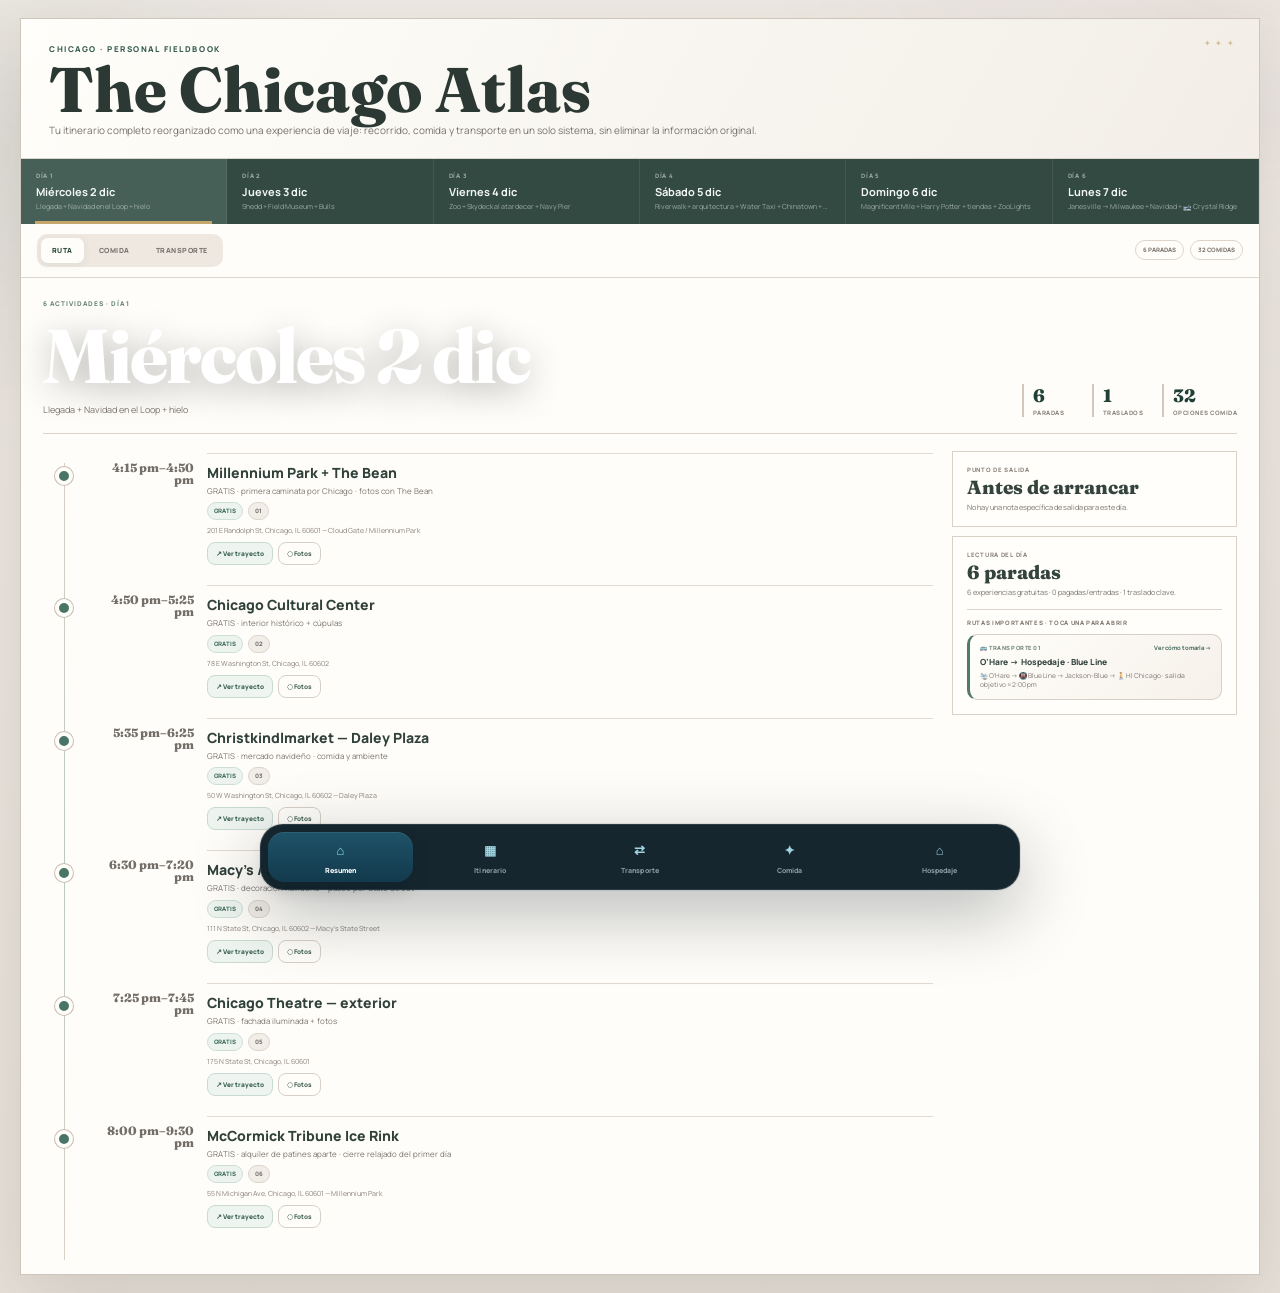
==== commit 71dfb424: "Update index.html" ====
--- a/index.html
+++ b/index.html
@@ -8,9 +8,12 @@
 <meta content="black-translucent" name="apple-mobile-web-app-status-bar-style"/>
 <meta content="telephone=no" name="format-detection"/>
 <meta content="#07111f" name="theme-color"/>
+<link rel="manifest" href="manifest.webmanifest"/>
+<meta content="Chicago Field Guide" name="apple-mobile-web-app-title"/>
 <title>Chicago · Trip OS — Premium Itinerary v90</title>
 <style>
 @import url("https://fonts.googleapis.com/css2?family=Fraunces:opsz,wght@9..144,700;9..144,800&family=Manrope:wght@500;700;800&display=swap");
+
 
 :root{
   --bg:#eef3f9;
@@ -768,6 +771,16 @@
 .foodOption .food-route-btn{margin-top:7px;width:100%;font-size:8px;padding:7px 8px}
 .foodHint{margin:0 2px 7px;color:#6c8094;font-size:8px;line-height:1.4}
 @media(max-width:560px){.foodOptionList{grid-template-columns:1fr}}
+
+
+.v135-train-emoji{
+  display:inline-flex;
+  align-items:center;
+  justify-content:center;
+  font-size:1.22em;
+  line-height:1;
+  transform:translateY(1px);
+}
 
 </style>
 <style id="transfer-click-fix">.transit-important{cursor:pointer;transition:.15s}.transit-important:hover{border-color:#9bc8df;background:#eef8fd;transform:translateY(-1px)}.transit-important:focus{outline:2px solid #8fc5df;outline-offset:2px}.su2-modal{z-index:25000!important}.su2-box{max-height:min(88vh,720px)}.su2-box .su-goal{margin:10px 0;padding:10px 11px;border:1px solid #cfe2ee;border-radius:12px;background:#f5fbff;color:#214d6c}.su2-box .su-goal strong{display:block;font-size:10px}.su2-box .su-goal span{display:block;margin-top:3px;font-size:8px;color:#6b8091}.su-step{margin:8px 0;border:1px solid #d8e3eb;border-radius:14px;padding:11px;background:#fff}.su-step.main{border-color:#b9d9c8;background:#f4fbf7}.su-step .topline{display:flex;justify-content:space-between;gap:8px;align-items:center}.su-step .topline b{font-size:10px;color:#214d6c}.su-time{font-size:8px;font-weight:900;color:#167253}.su-step p{margin:7px 0;font-size:8.5px;color:#5b7285;line-height:1.45}.su-badge{display:inline-block;padding:5px 7px;border-radius:999px;background:#e9f5fb;color:#176b9c;font-size:7.5px;font-weight:900}.su-options{display:grid;grid-template-columns:1fr 1fr;gap:7px;margin:8px 0}.su-option{padding:9px;border:1px solid #d8e3eb;border-radius:12px;background:#fff}.su-option.recommended{border-color:#b9d9c8;background:#f3fbf6}.su-option .label{font-size:7.5px;text-transform:uppercase;letter-spacing:.08em;color:#718596;font-weight:900}.su-option .route{margin-top:3px;font-size:9px;color:#204d6d;font-weight:900}.su-option .detail{margin-top:4px;font-size:8px;color:#62788b;line-height:1.4}.su-walk{margin:8px 0;padding:8px 9px;border-radius:10px;background:#f7fafc;color:#62798c;font-size:8px;line-height:1.4}.su-map{display:inline-block;margin-top:6px;padding:7px 9px;border-radius:9px;background:#176b9c;color:#fff!important;text-decoration:none;font-size:8px;font-weight:900}.su-note{margin-top:9px;padding:9px 10px;border-radius:10px;background:#f7fafc;color:#718596;font-size:7.5px;line-height:1.45}@media(max-width:560px){.su-options{grid-template-columns:1fr}} </style>
@@ -1106,7 +1119,1080 @@
 #zooArrivalModal .zs-maprow button,#skyNavyModal .zs-maprow button,#navyHotelModal .zs-maprow button{flex:1;border:1px solid #c9dce8;background:#eef7fc;color:#176b9c;border-radius:9px;padding:7px;font-size:8px;font-weight:900;cursor:pointer}
 #zooArrivalModal .zs-note,#skyNavyModal .zs-note,#navyHotelModal .zs-note{margin-top:10px;padding:9px 10px;border-radius:10px;background:#f7fafc;color:#718596;font-size:7.5px;line-height:1.45}
 @media(max-width:480px){#zooArrivalModal .zs-time,#skyNavyModal .zs-time,#navyHotelModal .zs-time{align-items:flex-start;flex-direction:column;gap:2px}}
-</style><style id="day3-extra-transfer-card-style">.transit-zoo-arrival,.transit-sky-navy,.transit-navy-hotel{cursor:pointer}</style></head>
+</style><style id="day3-extra-transfer-card-style">.transit-zoo-arrival,.transit-sky-navy,.transit-navy-hotel{cursor:pointer}</style>
+
+<style id="chicago-v93-redesign">
+/* =========================================================
+   CHICAGO TRIP OS — V93 VISUAL REDESIGN
+   Capa visual sobre el itinerario existente.
+   No reemplaza la lógica JS.
+   ========================================================= */
+
+:root{
+  --chi-red:#d92f3f;
+  --chi-red-dark:#a91f2c;
+  --chi-navy:#071525;
+  --chi-blue:#167da8;
+  --chi-cream:#f5f0e7;
+  --chi-sand:#e9dfcf;
+  --chi-white:#fff;
+  --chi-ink:#142437;
+  --chi-muted:#718096;
+  --chi-green:#15936d;
+  --chi-gold:#c28a25;
+
+  --radius-xl:28px;
+  --radius-lg:21px;
+  --radius-md:15px;
+
+  --shadow-soft:0 12px 35px rgba(7,21,37,.09);
+  --shadow-card:0 18px 45px rgba(7,21,37,.12);
+}
+
+/* ---------- BASE ---------- */
+
+html{
+  scroll-behavior:smooth;
+}
+
+body{
+  background:
+    radial-gradient(
+      900px 500px at 10% -10%,
+      rgba(217,47,63,.08),
+      transparent 65%
+    ),
+    radial-gradient(
+      800px 500px at 100% 5%,
+      rgba(22,125,168,.10),
+      transparent 65%
+    ),
+    var(--chi-cream) !important;
+
+  color:var(--chi-ink) !important;
+}
+
+.app{
+  max-width:860px !important;
+  padding-left:18px !important;
+  padding-right:18px !important;
+}
+
+/* ---------- HERO ---------- */
+
+.hero{
+  min-height:520px;
+  display:flex;
+  flex-direction:column;
+  justify-content:flex-end;
+
+  position:relative;
+  overflow:hidden;
+
+  padding:34px 28px 28px !important;
+
+  border:0 !important;
+  border-radius:34px !important;
+
+  background:
+    linear-gradient(
+      180deg,
+      rgba(7,21,37,.02) 20%,
+      rgba(7,21,37,.35) 55%,
+      rgba(7,21,37,.94) 100%
+    ),
+    linear-gradient(
+      135deg,
+      #174e70 0%,
+      #071525 55%,
+      #d92f3f 150%
+    ) !important;
+
+  box-shadow:
+    0 30px 80px rgba(7,21,37,.22) !important;
+
+  color:#fff !important;
+}
+
+/* Decorative skyline */
+.hero::before{
+  content:"";
+  position:absolute;
+  inset:auto -5% 0;
+  height:52%;
+  opacity:.20;
+  pointer-events:none;
+
+  background:
+    linear-gradient(
+      90deg,
+      transparent 0 4%,
+      #fff 4% 6%,
+      transparent 6% 9%,
+      #fff 9% 13%,
+      transparent 13% 16%,
+      #fff 16% 18%,
+      transparent 18% 23%,
+      #fff 23% 29%,
+      transparent 29% 33%,
+      #fff 33% 36%,
+      transparent 36% 40%,
+      #fff 40% 47%,
+      transparent 47% 51%,
+      #fff 51% 55%,
+      transparent 55% 59%,
+      #fff 59% 64%,
+      transparent 64% 69%,
+      #fff 69% 72%,
+      transparent 72% 78%,
+      #fff 78% 84%,
+      transparent 84% 88%,
+      #fff 88% 94%,
+      transparent 94%
+    );
+
+  clip-path:polygon(
+    0 100%,
+    0 66%,
+    5% 66%,
+    5% 43%,
+    9% 43%,
+    9% 72%,
+    14% 72%,
+    14% 30%,
+    19% 30%,
+    19% 59%,
+    24% 59%,
+    24% 20%,
+    30% 20%,
+    30% 52%,
+    36% 52%,
+    36% 12%,
+    42% 12%,
+    42% 47%,
+    48% 47%,
+    48% 27%,
+    54% 27%,
+    54% 61%,
+    61% 61%,
+    61% 17%,
+    67% 17%,
+    67% 49%,
+    73% 49%,
+    73% 8%,
+    78% 8%,
+    78% 43%,
+    84% 43%,
+    84% 24%,
+    90% 24%,
+    90% 56%,
+    96% 56%,
+    96% 36%,
+    100% 36%,
+    100% 100%
+  );
+}
+
+.hero::after{
+  width:340px !important;
+  height:340px !important;
+  right:-100px !important;
+  bottom:-150px !important;
+
+  background:
+    radial-gradient(
+      circle,
+      rgba(217,47,63,.45),
+      rgba(217,47,63,.08) 45%,
+      transparent 70%
+    ) !important;
+
+  animation:chiFloat 8s ease-in-out infinite alternate;
+}
+
+.hero > *{
+  position:relative;
+  z-index:2;
+}
+
+.eyebrow{
+  color:#ff6d79 !important;
+  font-size:11px !important;
+  letter-spacing:.22em !important;
+}
+
+h1{
+  max-width:650px;
+  margin:12px 0 !important;
+
+  color:#fff !important;
+
+  font-size:clamp(42px,8vw,76px) !important;
+  line-height:.94 !important;
+  letter-spacing:-2px !important;
+
+  text-shadow:
+    0 8px 35px rgba(0,0,0,.30);
+}
+
+.hero p{
+  max-width:620px !important;
+  color:rgba(255,255,255,.78) !important;
+  font-size:14px !important;
+}
+
+.herochips{
+  margin-top:18px !important;
+}
+
+.herochips span{
+  border-color:rgba(255,255,255,.20) !important;
+  background:rgba(255,255,255,.10) !important;
+  backdrop-filter:blur(12px);
+  color:#fff !important;
+}
+
+.herochips strong{
+  color:#fff !important;
+}
+
+.countdown{
+  align-self:flex-start;
+  margin-top:15px !important;
+
+  border:1px solid rgba(255,255,255,.18) !important;
+  background:rgba(255,255,255,.09) !important;
+  color:#fff !important;
+
+  backdrop-filter:blur(14px);
+}
+
+/* ---------- TOP TOOLBAR ---------- */
+
+.toolbar{
+  margin:18px 0 !important;
+}
+
+.progressbox{
+  border:0 !important;
+  border-radius:20px !important;
+  background:#fff !important;
+  box-shadow:var(--shadow-soft) !important;
+}
+
+.progressline{
+  color:var(--chi-ink) !important;
+}
+
+.bar{
+  height:10px !important;
+  background:#edf0f2 !important;
+}
+
+.bar i{
+  background:
+    linear-gradient(
+      90deg,
+      var(--chi-red),
+      #ef6a48,
+      var(--chi-green)
+    ) !important;
+}
+
+/* ---------- BUTTONS ---------- */
+
+.ghost,
+.share,
+.reset{
+  border-radius:15px !important;
+  border:1px solid #d9d3c9 !important;
+  background:#fff !important;
+
+  transition:
+    transform .2s ease,
+    box-shadow .2s ease,
+    background .2s ease !important;
+}
+
+.ghost:hover,
+.share:hover,
+.reset:hover{
+  transform:translateY(-2px);
+  box-shadow:0 10px 25px rgba(7,21,37,.10);
+}
+
+.share{
+  color:var(--chi-red-dark) !important;
+}
+
+.reset{
+  color:#7b3440 !important;
+}
+
+/* ---------- SEARCH ---------- */
+
+.smartpanel{
+  border:0 !important;
+  border-radius:21px !important;
+  background:#fff !important;
+  box-shadow:var(--shadow-soft) !important;
+}
+
+#searchInput{
+  min-height:48px;
+  border:1px solid #ddd7cd !important;
+  border-radius:14px !important;
+  background:#faf9f6 !important;
+}
+
+.filter{
+  border-color:#ded8ce !important;
+  background:#fff !important;
+}
+
+.filter.active{
+  border-color:var(--chi-red) !important;
+  background:#fff1f2 !important;
+  color:var(--chi-red-dark) !important;
+}
+
+/* ---------- NAVIGATION ---------- */
+
+.tabs{
+  border:0 !important;
+  padding:7px !important;
+
+  background:rgba(255,255,255,.82) !important;
+
+  box-shadow:
+    0 12px 30px rgba(7,21,37,.10);
+
+  backdrop-filter:blur(20px) !important;
+}
+
+.tabs a{
+  border:0 !important;
+  background:transparent !important;
+  color:#536273 !important;
+  transition:.2s;
+}
+
+.tabs a:hover{
+  background:#f4eeee !important;
+  color:var(--chi-red) !important;
+}
+
+.tabs a[href="#day1"]{
+  color:var(--chi-red-dark) !important;
+}
+
+/* ---------- DAY HEADER ---------- */
+
+.day{
+  margin-top:48px !important;
+}
+
+.dayhead{
+  position:relative;
+
+  padding:
+    0 0 18px !important;
+
+  border-bottom:1px solid #d8d1c6 !important;
+}
+
+.dayhead::before{
+  content:"";
+  position:absolute;
+  left:0;
+  bottom:-2px;
+
+  width:64px;
+  height:3px;
+
+  border-radius:99px;
+
+  background:var(--chi-red);
+}
+
+.dayhead h2{
+  font-family:"Fraunces",serif !important;
+  font-size:clamp(25px,5vw,34px) !important;
+  letter-spacing:-.5px;
+  color:var(--chi-navy) !important;
+}
+
+.dayhead small{
+  color:#8a7f72 !important;
+}
+
+/* ---------- DAY START ---------- */
+
+.start{
+  margin:16px 0 !important;
+  padding:17px !important;
+
+  border:0 !important;
+  border-left:4px solid var(--chi-red) !important;
+
+  border-radius:16px !important;
+
+  background:#fff !important;
+
+  box-shadow:var(--shadow-soft);
+}
+
+/* ---------- TIMELINE ---------- */
+
+.timeline::before{
+  left:21px !important;
+  width:3px !important;
+
+  background:
+    linear-gradient(
+      180deg,
+      var(--chi-red),
+      #e6b49c 45%,
+      #a9d5c5 100%
+    ) !important;
+
+  transform-origin:top;
+  animation:drawLine 1.5s ease both;
+}
+
+.stop{
+  padding-left:58px !important;
+  margin:22px 0 !important;
+
+  animation:
+    chiReveal .55s cubic-bezier(.2,.8,.2,1) both !important;
+}
+
+.stop:nth-child(2){animation-delay:.04s !important}
+.stop:nth-child(3){animation-delay:.08s !important}
+.stop:nth-child(4){animation-delay:.12s !important}
+.stop:nth-child(5){animation-delay:.16s !important}
+.stop:nth-child(6){animation-delay:.20s !important}
+.stop:nth-child(7){animation-delay:.24s !important}
+.stop:nth-child(8){animation-delay:.28s !important}
+
+.dot{
+  left:13px !important;
+  top:25px !important;
+
+  width:19px !important;
+  height:19px !important;
+
+  border:5px solid var(--chi-red) !important;
+
+  box-shadow:
+    0 0 0 6px rgba(217,47,63,.08);
+}
+
+.stop.free .dot{
+  border-color:var(--chi-green) !important;
+}
+
+.stop.paid .dot{
+  border-color:var(--chi-gold) !important;
+}
+
+/* ---------- CARDS ---------- */
+
+.card{
+  border:0 !important;
+  border-radius:22px !important;
+
+  background:#fff !important;
+
+  box-shadow:var(--shadow-card) !important;
+
+  transition:
+    transform .25s cubic-bezier(.2,.8,.2,1),
+    box-shadow .25s ease !important;
+}
+
+.card:hover{
+  transform:translateY(-4px);
+  box-shadow:
+    0 24px 60px rgba(7,21,37,.16) !important;
+}
+
+.top{
+  padding:19px !important;
+}
+
+.num{
+  color:var(--chi-red) !important;
+  letter-spacing:.16em !important;
+}
+
+.place{
+  color:var(--chi-navy) !important;
+
+  font-family:"Fraunces",serif;
+  font-size:22px !important;
+  letter-spacing:-.2px;
+}
+
+.time{
+  color:#586b7b !important;
+  font-weight:800;
+}
+
+.badge{
+  border-radius:99px !important;
+}
+
+.address{
+  margin-top:14px !important;
+  border:0 !important;
+  background:#f7f5f1 !important;
+  border-radius:13px !important;
+}
+
+.copyAddr{
+  border-color:#d8d0c5 !important;
+  color:#5b5d5d !important;
+}
+
+/* ---------- DESCRIPTION ---------- */
+
+.desc{
+  color:#657384 !important;
+  font-size:11px !important;
+  line-height:1.65 !important;
+}
+
+/* ---------- ACTIONS ---------- */
+
+.actions{
+  border-top:1px solid #eee9e2 !important;
+}
+
+.actions a,
+.checkbtn{
+  min-height:48px !important;
+}
+
+.actions a{
+  color:var(--chi-red-dark) !important;
+}
+
+.checkbtn{
+  background:#faf9f6 !important;
+  color:#607080 !important;
+}
+
+/* ---------- DONE STATE ---------- */
+
+.stop.done .card{
+  opacity:.60;
+  transform:scale(.985);
+}
+
+.stop.done .dot{
+  border-color:var(--chi-green) !important;
+  background:#d9f5eb !important;
+
+  box-shadow:
+    0 0 0 7px rgba(21,147,109,.10) !important;
+}
+
+/* ---------- TRANSIT ---------- */
+
+.transit-important{
+  margin-left:58px !important;
+  width:calc(100% - 58px) !important;
+
+  border:0 !important;
+  border-radius:15px !important;
+
+  background:
+    linear-gradient(
+      135deg,
+      #edf8fc,
+      #f7fbfd
+    ) !important;
+
+  box-shadow:none !important;
+
+  color:#24506a !important;
+}
+
+.transit-important::before{
+  content:"";
+  display:block;
+
+  width:4px;
+  height:100%;
+
+  position:absolute;
+  left:0;
+  top:0;
+
+  border-radius:99px;
+  background:var(--chi-blue);
+}
+
+/* ---------- TRANSIT PANEL ---------- */
+
+.transitpanel{
+  border:0 !important;
+  border-radius:24px !important;
+
+  background:
+    linear-gradient(
+      145deg,
+      #071525,
+      #12344c
+    ) !important;
+
+  color:#fff !important;
+
+  box-shadow:
+    0 25px 60px rgba(7,21,37,.20) !important;
+}
+
+.transithead b{
+  color:#fff !important;
+}
+
+.transithead span{
+  color:rgba(255,255,255,.62) !important;
+}
+
+.transitdate{
+  background:rgba(255,255,255,.12) !important;
+  color:#fff !important;
+}
+
+.routecard{
+  border-color:rgba(255,255,255,.10) !important;
+  background:rgba(255,255,255,.07) !important;
+}
+
+.routecard .rnum{
+  color:#62c4e8 !important;
+}
+
+.routecard .rname,
+.routecard .rinfo{
+  color:rgba(255,255,255,.75) !important;
+}
+
+.routecard .peak{
+  background:rgba(217,47,63,.16) !important;
+  color:#ffadb4 !important;
+}
+
+.routecard a{
+  color:#72d0ee !important;
+}
+
+.transitnote{
+  background:rgba(255,255,255,.06) !important;
+  color:rgba(255,255,255,.58) !important;
+}
+
+/* ---------- FOOD ---------- */
+
+.foodhead{
+  border:0 !important;
+
+  background:
+    linear-gradient(
+      135deg,
+      #fff,
+      #f4eee5
+    ) !important;
+
+  border-radius:20px !important;
+  box-shadow:var(--shadow-soft);
+}
+
+.foodhead b{
+  color:var(--chi-navy) !important;
+}
+
+.meal,
+.food,
+.option-card,
+.foodOption{
+  border-color:#e4ddd3 !important;
+  background:#fff !important;
+  border-radius:16px !important;
+
+  transition:
+    transform .2s ease,
+    box-shadow .2s ease !important;
+}
+
+.meal:hover,
+.food:hover,
+.option-card:hover,
+.foodOption:hover{
+  transform:translateY(-3px);
+  box-shadow:0 12px 30px rgba(7,21,37,.09);
+}
+
+.meal b,
+.food b,
+.option-card b,
+.foodOption b{
+  color:var(--chi-navy) !important;
+}
+
+/* ---------- ROUTE BUTTONS ---------- */
+
+.route-btn,
+.food-route-btn{
+  border:0 !important;
+
+  background:
+    linear-gradient(
+      135deg,
+      var(--chi-red),
+      var(--chi-red-dark)
+    ) !important;
+
+  color:#fff !important;
+
+  border-radius:10px !important;
+
+  box-shadow:
+    0 7px 18px rgba(217,47,63,.20);
+}
+
+/* ---------- MODALS ---------- */
+
+.route-modal,
+.food-modal{
+  background:rgba(3,13,23,.72) !important;
+  backdrop-filter:blur(8px);
+}
+
+.route-box,
+.food-box{
+  border:0 !important;
+  border-radius:26px !important;
+
+  box-shadow:
+    0 35px 100px rgba(0,0,0,.35) !important;
+
+  animation:
+    modalIn .3s cubic-bezier(.2,.8,.2,1) both;
+}
+
+.route-choice,
+.route-result,
+.zs-route,
+.zs-stop{
+  border-color:#e3ddd4 !important;
+  border-radius:15px !important;
+}
+
+.route-choice.primary,
+.zs-route.primary,
+.zs-stop.primary{
+  border-color:#a9d8c6 !important;
+  background:#f0faf6 !important;
+}
+
+/* ---------- CURRENCY ---------- */
+
+.currencybar{
+  border:0 !important;
+  border-radius:20px !important;
+
+  background:#fff !important;
+
+  box-shadow:var(--shadow-soft) !important;
+}
+
+.currencyresult{
+  background:#edf8f3 !important;
+  color:#137454 !important;
+}
+
+/* ---------- PACK LIST ---------- */
+
+.travelnotes{
+  border:0 !important;
+  border-radius:22px !important;
+
+  background:#fff !important;
+
+  box-shadow:var(--shadow-soft) !important;
+}
+
+.quicklink{
+  border-color:#e1dbd2 !important;
+  border-radius:13px !important;
+}
+
+/* ---------- FLOATING CONTROLS ---------- */
+
+.hotel-float,
+.food-float{
+  border:0 !important;
+
+  background:
+    rgba(7,21,37,.94) !important;
+
+  color:#fff !important;
+
+  box-shadow:
+    0 15px 35px rgba(7,21,37,.30) !important;
+
+  transition:
+    transform .2s ease,
+    box-shadow .2s ease !important;
+}
+
+.hotel-float:hover,
+.food-float:hover{
+  transform:translateX(-50%) translateY(-3px) !important;
+}
+
+/* ---------- TOP BUTTON ---------- */
+
+.topbtn{
+  border:0 !important;
+  background:var(--chi-red) !important;
+  color:#fff !important;
+
+  box-shadow:
+    0 15px 35px rgba(217,47,63,.30) !important;
+}
+
+/* ---------- TOAST ---------- */
+
+.toast{
+  background:var(--chi-navy) !important;
+  border:1px solid rgba(255,255,255,.12);
+}
+
+/* ---------- SECTION LABELS ---------- */
+
+.sectionlabel{
+  color:#927e6b !important;
+  letter-spacing:.14em !important;
+}
+
+/* ---------- DAY COLLAPSE ---------- */
+
+.collapseToggle{
+  border:0 !important;
+  background:#f2eee8 !important;
+  color:#5e5b58 !important;
+}
+
+/* ---------- ACCESSIBILITY ---------- */
+
+button:focus-visible,
+a:focus-visible,
+input:focus-visible{
+  outline:3px solid rgba(217,47,63,.35) !important;
+  outline-offset:3px;
+}
+
+/* ---------- ANIMATIONS ---------- */
+
+@keyframes chiReveal{
+  from{
+    opacity:0;
+    transform:translateY(18px);
+  }
+  to{
+    opacity:1;
+    transform:translateY(0);
+  }
+}
+
+@keyframes drawLine{
+  from{
+    transform:scaleY(0);
+  }
+  to{
+    transform:scaleY(1);
+  }
+}
+
+@keyframes modalIn{
+  from{
+    opacity:0;
+    transform:translateY(18px) scale(.97);
+  }
+  to{
+    opacity:1;
+    transform:translateY(0) scale(1);
+  }
+}
+
+@keyframes chiFloat{
+  from{
+    transform:translate(0,0) scale(1);
+  }
+  to{
+    transform:translate(-20px,-15px) scale(1.08);
+  }
+}
+
+/* ---------- REDUCED MOTION ---------- */
+
+@media(prefers-reduced-motion:reduce){
+  *,
+  *::before,
+  *::after{
+    animation-duration:.01ms !important;
+    animation-iteration-count:1 !important;
+    scroll-behavior:auto !important;
+    transition-duration:.01ms !important;
+  }
+}
+
+/* ---------- TABLET ---------- */
+
+@media(min-width:700px){
+
+  .app{
+    padding-top:30px !important;
+  }
+
+  .hero{
+    min-height:600px;
+    padding:42px !important;
+  }
+
+  .timeline{
+    padding-right:12px;
+  }
+
+  .stop{
+    padding-left:72px !important;
+  }
+
+  .timeline::before{
+    left:26px !important;
+  }
+
+  .dot{
+    left:17px !important;
+  }
+
+  .transit-important{
+    margin-left:72px !important;
+    width:calc(100% - 72px) !important;
+  }
+
+  .place{
+    font-size:24px !important;
+  }
+}
+
+/* ---------- PHONE ---------- */
+
+@media(max-width:560px){
+
+  .app{
+    padding-left:12px !important;
+    padding-right:12px !important;
+  }
+
+  .hero{
+    min-height:590px;
+    padding:26px 20px 22px !important;
+    border-radius:27px !important;
+  }
+
+  h1{
+    font-size:48px !important;
+  }
+
+  .hero p{
+    font-size:13px !important;
+  }
+
+  .day{
+    margin-top:38px !important;
+  }
+
+  .dayhead h2{
+    font-size:25px !important;
+  }
+
+  .stop{
+    padding-left:48px !important;
+    margin:18px 0 !important;
+  }
+
+  .timeline::before{
+    left:18px !important;
+  }
+
+  .dot{
+    left:10px !important;
+    width:17px !important;
+    height:17px !important;
+  }
+
+  .transit-important{
+    margin-left:48px !important;
+    width:calc(100% - 48px) !important;
+  }
+
+  .top{
+    padding:16px !important;
+  }
+
+  .place{
+    font-size:20px !important;
+  }
+
+  .card{
+    border-radius:19px !important;
+  }
+
+  .actions a,
+  .checkbtn{
+    min-height:46px !important;
+  }
+
+  .routegrid{
+    gap:7px !important;
+  }
+
+  .transitpanel{
+    border-radius:21px !important;
+    padding:13px !important;
+  }
+
+  .foodgrid,
+  .option-grid{
+    gap:7px !important;
+  }
+}
+
+/* ---------- EXTRA SMALL ---------- */
+
+@media(max-width:380px){
+
+  h1{
+    font-size:42px !important;
+  }
+
+  .hero{
+    min-height:560px;
+  }
+
+  .herochips span{
+    padding:6px 8px !important;
+  }
+}
+</style>
+
+</head>
 <body data-maps-provider="Apple Maps"><div aria-label="Configuración de rutas" class="route-controls">
 <div class="route-control-row"><div class="route-control-label">🗺️ MAPA</div><div class="route-control-buttons"><button data-map-provider="apple" type="button">🍎 Apple Maps</button><button data-map-provider="google" type="button">🟦 Google Maps</button></div></div>
 <div class="route-control-row"><div class="route-control-label">📍 ORIGEN</div><div class="route-control-buttons"><button data-origin-mode="current" type="button">📍 Ubicación actual</button><button data-origin-mode="hotel" type="button">🏨 Hospedaje</button></div></div>
@@ -5509,5 +6595,1721 @@
 })();
 </script>
 
+<style id="v93-journey-system">
+/* v93 · Journey System: a live, installable travel companion */
+.v93-command{
+  position:relative; z-index:4; margin:12px 0 15px; padding:14px;
+  border:1px solid rgba(82,130,145,.22); border-radius:20px;
+  background:linear-gradient(135deg,rgba(255,255,255,.96),rgba(237,249,250,.88));
+  box-shadow:0 14px 34px rgba(14,57,70,.08); overflow:hidden;
+}
+.v93-command:after{content:"";position:absolute;width:160px;height:160px;right:-76px;top:-94px;border-radius:50%;background:radial-gradient(circle,#9ce8e8 0,transparent 67%);opacity:.55;pointer-events:none}
+.v93-command-head{display:flex;justify-content:space-between;gap:10px;align-items:center;position:relative;z-index:1}
+.v93-live{display:flex;align-items:center;gap:7px;color:#246473;font-size:8px;letter-spacing:.13em;text-transform:uppercase;font-weight:900}
+.v93-live i{width:7px;height:7px;border-radius:50%;background:#2fc68d;box-shadow:0 0 0 4px rgba(47,198,141,.13)}
+.v93-command-head button{border:1px solid #c9e0e4;background:#fff;color:#276172;border-radius:9px;padding:6px 8px;font-size:8px;font-weight:900;cursor:pointer}
+.v93-next{position:relative;z-index:1;display:grid;grid-template-columns:auto 1fr auto;gap:10px;align-items:center;margin-top:10px}
+.v93-orb{width:38px;height:38px;border-radius:13px;display:grid;place-items:center;background:#0d3442;color:#9bf0ed;font-size:16px;box-shadow:0 7px 15px rgba(9,44,55,.18)}
+.v93-next small{display:block;color:#77939a;font-size:7px;font-weight:900;letter-spacing:.11em;text-transform:uppercase}.v93-next b{display:block;margin-top:2px;color:#153f4e;font-size:12px;line-height:1.2}.v93-next span{color:#397382;font-size:8px;font-weight:800;text-align:right;max-width:92px}
+.v93-command-foot{position:relative;z-index:1;display:flex;gap:6px;overflow:auto;margin-top:12px;padding-top:10px;border-top:1px solid rgba(64,124,137,.14)}
+.v93-command-foot a{flex:0 0 auto;border:1px solid #d7e8e9;border-radius:999px;padding:7px 9px;color:#39707d;background:#fff;text-decoration:none;font-size:8px;font-weight:900}.v93-command-foot a:first-child{background:#e5fbf6;border-color:#a9dfd0;color:#176b58}
+.v93-done{padding:4px 7px;border-radius:999px;background:#e8f8f0;color:#257259;font-size:7px;font-weight:900}
+@media(max-width:460px){.v93-command{margin:10px 0 12px}.v93-next b{font-size:11px}.v93-next span{font-size:7px}.v93-command-foot a{font-size:7px}}
+</style>
+<script id="v93-journey-system-js">
+(()=>{
+  const app=document.querySelector('main.app'); if(!app || document.getElementById('v93Command')) return;
+  const hero=app.querySelector('.hero'); if(!hero) return;
+  const panel=document.createElement('section'); panel.id='v93Command'; panel.className='v93-command';
+  panel.innerHTML=`<div class="v93-command-head"><div class="v93-live"><i></i><span id="v93Status">PLAN EN VIVO</span></div><button type="button" id="v93NextBtn">Ver siguiente →</button></div><div class="v93-next"><div class="v93-orb">⌁</div><div><small id="v93Kicker">PRÓXIMA PARADA</small><b id="v93Place">Preparando tu recorrido…</b></div><span id="v93Meta"></span></div><div class="v93-command-foot"><a href="#transit">🚌 CTA y buses</a><a href="https://www.transitchicago.com/bus-tracker/" target="_blank" rel="noopener">Bus Tracker ↗</a><a href="https://www.transitchicago.com/alerts/" target="_blank" rel="noopener">Alertas CTA ↗</a><a href="https://www.google.com/maps" target="_blank" rel="noopener">Abrir Maps ↗</a></div>`;
+  hero.insertAdjacentElement('afterend',panel);
+  const getStops=()=>[...app.querySelectorAll('.stop')];
+  function refresh(){
+    const stops=getStops(), done=stops.filter(s=>s.querySelector('input[type=checkbox]')?.checked);
+    const next=stops.find(s=>!s.querySelector('input[type=checkbox]')?.checked);
+    const status=document.getElementById('v93Status'),place=document.getElementById('v93Place'),meta=document.getElementById('v93Meta'),kick=document.getElementById('v93Kicker');
+    if(next){const day=next.closest('.day')?.querySelector('.dayhead h2')?.textContent?.match(/Día\s+\d+/i)?.[0]||'ITINERARIO';place.textContent=next.querySelector('.place')?.textContent?.trim()||'Siguiente actividad';meta.textContent=`${day} · ${next.querySelector('.time')?.textContent?.trim()||'Sin hora'}`;kick.textContent='PRÓXIMA PARADA';status.textContent=`${done.length} DE ${stops.length} COMPLETADAS`;}
+    else {place.textContent='¡Itinerario completo!';meta.innerHTML='<span class="v93-done">TODO HECHO</span>';kick.textContent='MISIÓN CUMPLIDA';status.textContent='VIAJE COMPLETADO';}
+  }
+  document.getElementById('v93NextBtn').addEventListener('click',()=>{const next=getStops().find(s=>!s.querySelector('input[type=checkbox]')?.checked);if(next){next.scrollIntoView({behavior:'smooth',block:'center'});next.classList.add('flash');setTimeout(()=>next.classList.remove('flash'),1300)}});
+  document.addEventListener('change',e=>{if(e.target.matches('.checkbtn input')) refresh()},true); refresh();
+  if('serviceWorker' in navigator && location.protocol.startsWith('http')) navigator.serviceWorker.register('./sw.js').catch(()=>{});
+})();
+</script>
+
+
+<style id="atlas-v106-clean-css">
+/* =========================================================
+   CHICAGO ATLAS v106 — CLEAN WINTER
+   Built directly from v92. One UI layer only.
+   ========================================================= */
+:root{
+  --v106-pine:#355b50;
+  --v106-pine-dark:#203f37;
+  --v106-pine-soft:#edf4f0;
+  --v106-wine:#7b4654;
+  --v106-wine-soft:#f4eaed;
+  --v106-gold:#b89a63;
+  --v106-cream:#f7f1e8;
+  --v106-paper:#fffdf9;
+  --v106-ink:#293432;
+  --v106-muted:#7c7671;
+  --v106-line:#ddd4ca;
+}
+
+/* original app is the data source, not the visible interface */
+body.v106-body{background:#e9e4dc!important}
+body.v106-body .app{display:none!important}
+body.v106-body .topbtn,
+body.v106-body .toast{display:none!important}
+
+/* ---------------- main shell ---------------- */
+.v106{
+  min-height:100vh;
+  padding:18px;
+  background:
+    radial-gradient(760px 390px at 100% -5%,rgba(123,70,84,.06),transparent 70%),
+    radial-gradient(700px 380px at -5% 12%,rgba(53,91,80,.09),transparent 70%),
+    linear-gradient(180deg,#efeae4 0%,#e7e1d9 100%);
+}
+.v106-shell{
+  max-width:1240px;margin:auto;background:var(--v106-paper);
+  border:1px solid #cec5bb;box-shadow:0 24px 70px rgba(45,39,33,.13);
+  overflow:hidden;
+}
+.v106-mast{
+  padding:24px 28px 20px;
+  background:linear-gradient(120deg,#fffefa,#f2eee7);
+  border-bottom:1px solid var(--v106-line);
+  position:relative;
+}
+.v106-brand{
+  font-size:8px;letter-spacing:.19em;text-transform:uppercase;font-weight:900;color:var(--v106-pine)
+}
+.v106-title{
+  margin:7px 0 5px;font:800 clamp(38px,5vw,63px)/.9 "Fraunces",serif;color:#2b3834;
+}
+.v106-sub{font-size:10px;line-height:1.5;color:#77716d;max-width:720px}
+.v106-mast:after{
+  content:"✦  ✦  ✦";
+  position:absolute;right:24px;top:18px;color:#c0a46d;font-size:8px;letter-spacing:.16em;opacity:.65
+}
+
+/* day navigation */
+.v106-dayrail{
+  display:flex;overflow:auto;background:#334a43;scrollbar-width:none
+}
+.v106-dayrail::-webkit-scrollbar{display:none}
+.v106-day{
+  flex:1 0 150px;min-width:150px;padding:13px 15px;
+  border:0;border-right:1px solid rgba(255,255,255,.08);
+  background:transparent;color:#cad7d2;text-align:left;cursor:pointer;position:relative;
+}
+.v106-day small{display:block;font-size:6px;letter-spacing:.12em;text-transform:uppercase;opacity:.67;font-weight:900}
+.v106-day strong{display:block;margin-top:4px;font-size:11px;color:#f2f6f3}
+.v106-day span{display:block;margin-top:3px;font-size:7px;white-space:nowrap;overflow:hidden;text-overflow:ellipsis;opacity:.68}
+.v106-day.active{background:#466057}
+.v106-day.active:after{content:"";position:absolute;left:14px;right:14px;bottom:0;height:3px;background:#c5a76c}
+
+/* nav: no blue dock */
+.v106-nav{
+  display:flex;justify-content:space-between;align-items:center;gap:10px;
+  padding:10px 16px;border-bottom:1px solid var(--v106-line);background:#fffdfa;
+  position:sticky;top:0;z-index:30;
+}
+.v106-modes{
+  display:flex;gap:4px;padding:4px;background:#eee8e0;border-radius:10px
+}
+.v106-modes button{
+  border:0;background:transparent;color:#77716d;padding:8px 11px;border-radius:7px;
+  font-size:7px;font-weight:900;text-transform:uppercase;letter-spacing:.07em;cursor:pointer
+}
+.v106-modes button.active{background:#fffdfa;color:var(--v106-pine-dark);box-shadow:0 2px 8px rgba(40,53,48,.07)}
+.v106-mini{
+  display:flex;gap:6px;flex-wrap:wrap;justify-content:flex-end
+}
+.v106-mini span{
+  padding:5px 7px;border:1px solid #ddd5cb;border-radius:999px;
+  color:#7d7670;background:#fffdf9;font-size:6px;font-weight:900;text-transform:uppercase
+}
+
+/* page header */
+.v106-page{padding:21px 22px 0}
+.v106-head{
+  display:grid;grid-template-columns:1fr auto;gap:18px;align-items:end;
+  border-bottom:1px solid var(--v106-line);padding-bottom:16px
+}
+.v106-kicker{font-size:6.5px;letter-spacing:.15em;text-transform:uppercase;color:#668377;font-weight:900}
+.v106-h1{margin:5px 0 5px;font:800 clamp(29px,4vw,48px)/.98 "Fraunces",serif;color:#2c3935}
+.v106-desc{max-width:760px;font-size:9px;line-height:1.5;color:#7b7470}
+.v106-stats{display:flex;gap:8px}
+.v106-stat{padding-left:9px;border-left:2px solid #d4c8bc;min-width:62px}
+.v106-stat b{display:block;font:800 18px "Fraunces",serif;color:var(--v106-pine-dark)}
+.v106-stat span{display:block;margin-top:2px;font-size:6px;text-transform:uppercase;letter-spacing:.08em;color:#8a837e;font-weight:900}
+
+/* journey */
+.v106-view{margin-top:17px}
+.v106-journey-grid{
+  display:grid;grid-template-columns:1fr 285px;gap:19px
+}
+.v106-route{
+  position:relative;padding:2px 0 26px 55px
+}
+.v106-route:before{
+  content:"";position:absolute;left:21px;top:12px;bottom:14px;width:1px;
+  background:linear-gradient(180deg,#d9d0c6,#b9c9c2 50%,#d9d0c6)
+}
+.v106-stop{
+  position:relative;display:grid;grid-template-columns:96px 1fr;gap:13px;margin-bottom:9px
+}
+.v106-stop-pin{
+  position:absolute;left:-43px;top:14px;width:18px;height:18px;border-radius:50%;
+  border:4px solid #fffdf9;background:#6c4854;box-shadow:0 0 0 1px #c9beb3;z-index:2
+}
+.v106-stop.free .v106-stop-pin{background:#497567}
+.v106-stop.paid .v106-stop-pin{background:#b99c66}
+.v106-time{text-align:right;padding-top:9px;font:800 12px/1 "Fraunces",serif;color:#746e69}
+.v106-stop-main{border-top:1px solid #e1dad2;padding:9px 0 11px}
+.v106-place{font-size:14px;font-weight:900;color:#30403b}
+.v106-stop-desc{margin-top:3px;font-size:8px;line-height:1.45;color:#7a7470}
+.v106-tags{display:flex;gap:5px;flex-wrap:wrap;margin-top:6px}
+.v106-tag{padding:4px 6px;border-radius:999px;background:#f1ede7;border:1px solid #ddd5cc;color:#746d68;font-size:6px;font-weight:900}
+.v106-tag.free{background:#edf4f0;border-color:#cce0d7;color:#3d6b5c}
+.v106-tag.paid{background:#f8f1df;border-color:#e4d4b0;color:#876c35}
+.v106-address{margin-top:6px;font-size:7px;color:#89817c}
+.v106-actions{display:flex;gap:5px;flex-wrap:wrap;margin-top:7px}
+.v106-actions a,.v106-actions button{
+  border:1px solid #d7d0c8;background:#fffdf9;color:#46645b;border-radius:8px;
+  padding:6px 8px;text-decoration:none;font-size:6.5px;font-weight:900;cursor:pointer
+}
+.v106-actions .primary{background:#eef4f0;border-color:#c8dbd3;color:#355e51}
+
+/* right side */
+.v106-side{align-self:start}
+.v106-panel{
+  border:1px solid #d9d0c6;background:#fffefa;padding:14px
+}
+.v106-panel + .v106-panel{margin-top:9px}
+.v106-eyeline{
+  font-size:6px;letter-spacing:.12em;text-transform:uppercase;color:#8c817a;font-weight:900
+}
+.v106-panel h3{
+  margin:4px 0 5px;font:800 19px/1 "Fraunces",serif;color:#34433e
+}
+.v106-panel .note{font-size:7.4px;line-height:1.45;color:#7b7470}
+
+/* one and only route list */
+.v106-transfer-title{
+  margin-top:11px;padding-top:9px;border-top:1px solid #ded6ce;
+  font-size:6px;letter-spacing:.11em;text-transform:uppercase;color:#817771;font-weight:900
+}
+.v106-transfer{
+  margin-top:7px;padding:9px 10px;border:1px solid #d8d0c7;border-left:3px solid #527969;
+  border-radius:10px;background:linear-gradient(135deg,#fffefa,#f6f1ea);cursor:pointer
+}
+.v106-transfer:hover{background:#fbf8f3;box-shadow:0 6px 16px rgba(45,60,54,.06)}
+.v106-transfer-top{display:flex;justify-content:space-between;gap:7px;align-items:center}
+.v106-transfer-top span{font-size:5.7px;letter-spacing:.1em;text-transform:uppercase;color:#71867d;font-weight:900}
+.v106-transfer-top b{font-size:6px;color:#476b5d}
+.v106-transfer-name{margin-top:4px;font-size:8.4px;color:#374842;font-weight:900}
+.v106-transfer-route{margin-top:3px;font-size:6.7px;line-height:1.4;color:#7c7470}
+
+/* food */
+.v106-food{display:none;margin-top:17px}
+.v106-food.active{display:block}
+.v106-section-title{font:800 28px/1 "Fraunces",serif;color:#2e3d38}
+.v106-section-sub{margin-top:4px;font-size:8px;line-height:1.45;color:#7d7671}
+.v106-food-origin{
+  margin:12px 0;padding:10px;border:1px solid #d9d0c6;border-radius:12px;background:#f6f2eb;
+  display:flex;justify-content:space-between;gap:10px;align-items:center
+}
+.v106-food-origin strong{display:block;font-size:7px;color:#53645e}
+.v106-food-origin span{display:block;margin-top:2px;font-size:6px;color:#8a827d}
+.v106-origin-btns{display:flex;gap:5px}
+.v106-origin-btns button{
+  border:1px solid #cfdad4;background:#fffdfa;color:#61746c;border-radius:8px;padding:6px 7px;font-size:6.5px;font-weight:900
+}
+.v106-origin-btns button.active{background:#e9f1ed;color:#3c6659;border-color:#bdd3c9}
+.v106-food-category{
+  border:1px solid #d9d0c6;background:#fffefa;margin-bottom:8px
+}
+.v106-food-category summary{list-style:none;cursor:pointer;padding:10px;font-size:8px;font-weight:900;color:#455851}
+.v106-food-category summary::-webkit-details-marker{display:none}
+.v106-food-category summary:after{content:"＋";float:right;color:#899089}
+.v106-food-category[open] summary:after{content:"−"}
+.v106-food-count{margin-left:5px;font-size:6px;color:#927a42}
+.v106-food-grid{display:grid;grid-template-columns:repeat(3,1fr);gap:7px;padding:0 8px 8px}
+.v106-food-card{border:1px solid #e1dad2;background:#fff;padding:9px;border-radius:9px}
+.v106-food-card b{font-size:8.5px;color:#455751}
+.v106-food-meta{margin-top:3px;font-size:6.8px;line-height:1.4;color:#7e7670}
+.v106-food-price{display:inline-block;margin-top:5px;padding:3px 6px;border-radius:999px;background:#f8f0df;color:#876c35;font-size:6px;font-weight:900}
+.v106-food-route{
+  margin-top:6px;padding:6px;border-radius:8px;background:#edf4f0;color:#3c6659;font-size:6.3px;font-weight:900
+}
+
+/* transit overview */
+.v106-transit{display:none;margin-top:17px}
+.v106-transit.active{display:block}
+.v106-transit-grid{display:grid;grid-template-columns:1fr 1fr;gap:9px;margin-top:13px}
+.v106-transit-card{
+  border:1px solid #d5cec5;background:#fffefa;padding:13px;position:relative
+}
+.v106-transit-card:before{
+  content:"";position:absolute;left:0;top:0;bottom:0;width:3px;background:#52786a
+}
+.v106-transit-num{font-size:6px;letter-spacing:.12em;text-transform:uppercase;color:#8b8079;font-weight:900}
+.v106-transit-card h4{margin:4px 0;font:800 18px/1.05 "Fraunces",serif;color:#384942}
+.v106-transit-card p{margin:0;font-size:7px;line-height:1.45;color:#7c7470}
+.v106-transit-actions{display:flex;gap:6px;flex-wrap:wrap;margin-top:8px}
+.v106-transit-actions button{
+  flex:1 1 135px;min-height:33px;border:1px solid #cedbd5;background:#fffdfa;color:#49685e;
+  border-radius:8px;font-size:6.5px;font-weight:900;cursor:pointer
+}
+.v106-transit-actions .main{background:#eaf2ed;border-color:#c5d9cf;color:#355f52}
+
+/* ---------------- cleaned bus modal ---------------- */
+.v106-modal .route-box{
+  width:min(720px,100%)!important;max-height:min(91vh,850px)!important;
+  padding:0!important;background:#fffdf9!important;border:1px solid #d2c8be!important;
+  border-radius:24px!important;box-shadow:0 30px 100px rgba(31,39,35,.25)!important
+}
+.v106-modal .route-kicker{padding:18px 52px 0 19px!important;color:#698277!important;letter-spacing:.13em!important;font-size:6.5px!important}
+.v106-modal .route-box h3{margin:6px 0 0!important;padding:0 19px!important;font:800 22px/1.05 "Fraunces",serif!important;color:#2d3935!important}
+.v106-modal .route-sub{margin:6px 0 0!important;padding:0 19px!important;color:#7b7470!important;font-size:8.5px!important;line-height:1.45!important}
+
+/* hero journey header */
+.v106-modal-hero{
+  margin:13px 19px 10px;padding:11px 12px;border:1px solid #d8d0c7;border-radius:14px;
+  background:linear-gradient(135deg,#f4f1eb,#eef3ef)
+}
+.v106-modal-hero-top{display:flex;justify-content:space-between;gap:8px;align-items:center}
+.v106-modal-hero-label{font-size:5.8px;letter-spacing:.13em;text-transform:uppercase;color:#8b817b;font-weight:900}
+.v106-modal-hero-badge{padding:4px 6px;border-radius:999px;background:#e4eee9;color:#476b5d;font-size:5.8px;font-weight:900}
+.v106-modal-hero-title{margin-top:4px;font-size:9.5px;font-weight:900;color:#394a44}
+.v106-modal-path{
+  margin-top:8px;display:grid;grid-template-columns:auto 1fr auto 1fr auto;align-items:center;gap:5px
+}
+.v106-node{
+  width:24px;height:24px;border-radius:50%;display:flex;align-items:center;justify-content:center;
+  background:#e1ece7;color:#42685b;font-size:7px;font-weight:900;border:1px solid #c6d9cf
+}
+.v106-node.bus{background:#edf2ee}
+.v106-node.end{background:#f3eceb;color:#775362;border-color:#decbd0}
+.v106-line{height:1px;background:#d3cec8}
+.v106-modal-metrics{
+  display:grid;grid-template-columns:repeat(3,1fr);gap:5px;margin-top:8px
+}
+.v106-modal-metric{
+  background:#fffdfa;border:1px solid #e2dad2;border-radius:8px;padding:6px
+}
+.v106-modal-metric small{display:block;font-size:5.4px;text-transform:uppercase;letter-spacing:.08em;color:#918880;font-weight:900}
+.v106-modal-metric b{display:block;margin-top:2px;font-size:7px;color:#4a5b55}
+.v106-modal-section-label{
+  margin:12px 19px 6px;font-size:6px;letter-spacing:.12em;text-transform:uppercase;color:#8a7f79;font-weight:900
+}
+
+/* primary route schedule */
+.v106-primary-route{
+  margin:0 19px;border:1px solid #c9dcd2;border-radius:15px;background:#f5f8f5;overflow:hidden
+}
+.v106-primary-head{padding:10px 11px;border-bottom:1px solid #d8e2dc}
+.v106-primary-tag{
+  display:inline-block;padding:4px 6px;border-radius:999px;background:#e2eee8;color:#41695b;font-size:5.7px;font-weight:900;letter-spacing:.08em
+}
+.v106-primary-title{margin-top:4px;font-size:9px;color:#385148;font-weight:900}
+.v106-walk{
+  margin:8px 10px;padding:8px;border-radius:9px;background:#fffdfa;border:1px solid #e2dbd3;
+  color:#6f6964;font-size:7px;line-height:1.45
+}
+.v106-schedule{
+  margin:8px 10px 10px;display:grid;gap:5px
+}
+.v106-time-option{
+  display:grid;grid-template-columns:66px 1fr;gap:7px;align-items:center;
+  padding:8px;border-radius:9px;background:#fffdfa;border:1px solid #e4ddd5
+}
+.v106-time-option b{font-size:8px;color:#456a5d}
+.v106-time-option span{font-size:6.8px;line-height:1.35;color:#726b67}
+.v106-mapbar{
+  display:flex;gap:6px;flex-wrap:wrap;padding:0 10px 11px
+}
+.v106-mapbar button{
+  flex:1 1 150px;min-height:34px;border:1px solid #cbdad4;background:#fffdfa;color:#43685d;
+  border-radius:9px;font-size:6.6px;font-weight:900;cursor:pointer
+}
+.v106-mapbar button:last-child{background:#e8f1ec;border-color:#c0d5ca;color:#315d50}
+
+/* alternative routes are collapsed, not repeated */
+.v106-alt{
+  margin:8px 19px 12px;border:1px solid #ded6ce;border-radius:13px;background:#fffefa
+}
+.v106-alt summary{list-style:none;cursor:pointer;padding:10px;font-size:7px;font-weight:900;color:#5f6c67}
+.v106-alt summary::-webkit-details-marker{display:none}
+.v106-alt summary:after{content:"＋";float:right;color:#89938e}
+.v106-alt[open] summary:after{content:"−"}
+.v106-alt-item{margin:0 9px 9px;border:1px solid #e2dad2;border-radius:10px;background:#fbf8f3;overflow:hidden}
+.v106-alt-head{padding:8px 9px;border-bottom:1px solid #e5ded7}
+.v106-alt-head b{font-size:7px;color:#52625d}
+.v106-alt-times{padding:7px 8px;display:grid;gap:4px}
+.v106-alt-time{display:grid;grid-template-columns:60px 1fr;gap:7px;padding:6px 7px;border-radius:8px;background:#fffdfa}
+.v106-alt-time b{font-size:7px;color:#537165}
+.v106-alt-time span{font-size:6.3px;color:#756e69;line-height:1.35}
+.v106-alt-maps{display:flex;gap:5px;padding:0 8px 8px}
+.v106-alt-maps button{
+  flex:1;border:1px solid #d1ddd7;background:#fff;color:#4b6d61;border-radius:7px;padding:6px;font-size:6px;font-weight:900
+}
+.v106-modal-note{
+  margin:10px 19px 17px;padding:9px 10px;border:1px solid #ddd5cc;border-radius:10px;
+  background:#f2eee8;color:#7b746f;font-size:6.8px;line-height:1.45
+}
+
+@media(max-width:900px){
+  .v106-journey-grid{grid-template-columns:1fr}
+  .v106-food-grid{grid-template-columns:repeat(2,1fr)}
+}
+@media(max-width:620px){
+  .v106{padding:0}
+  .v106-shell{border:0;min-height:100vh}
+  .v106-mast{padding:20px 17px 17px}
+  .v106-page{padding:17px 14px 0}
+  .v106-head{grid-template-columns:1fr}
+  .v106-stats{width:100%}
+  .v106-stat{flex:1}
+  .v106-nav{padding:9px 11px}
+  .v106-mini{display:none}
+  .v106-day{min-width:122px}
+  .v106-route{padding-left:43px}
+  .v106-route:before{left:17px}
+  .v106-stop{grid-template-columns:1fr;gap:2px}
+  .v106-time{text-align:left;padding-top:6px}
+  .v106-stop-pin{left:-35px}
+  .v106-food-grid{grid-template-columns:1fr}
+  .v106-food-origin{align-items:flex-start;flex-direction:column}
+  .v106-transit-grid{grid-template-columns:1fr}
+  .v106-modal-metrics{grid-template-columns:1fr 1fr 1fr}
+  .v106-time-option{grid-template-columns:1fr;gap:2px}
+}
+</style>
+
+<script id="atlas-v106-clean-js">
+(function(){
+  if(window.__atlasV106)return;
+  window.__atlasV106=true;
+  document.body.classList.add('v106-body');
+
+  const sourceDays=[...document.querySelectorAll('.app .day')];
+  const foodPanels=[...document.querySelectorAll('.food-panel[data-food-panel]')];
+
+  const clean=s=>(s||'').replace(/\s+/g,' ').trim();
+  const esc=s=>String(s??'').replace(/[&<>"']/g,m=>({'&':'&amp;','<':'&lt;','>':'&gt;','"':'&quot;',"'":'&#039;'}[m]));
+
+  const days=sourceDays.map((d,i)=>{
+    const num=(d.id.match(/(\d+)$/)||[])[1]||String(i+1);
+    const stops=[...d.querySelectorAll(':scope .timeline > .stop')].map((s,j)=>({
+      place:clean(s.querySelector('.place')?.textContent),
+      time:clean(s.querySelector('.time')?.textContent),
+      desc:clean(s.querySelector('.desc')?.textContent),
+      addr:clean(s.querySelector('.address .value')?.textContent),
+      free:s.classList.contains('free'),
+      paid:s.classList.contains('paid'),
+      route:s.querySelector('.route-btn'),
+      photo:s.querySelector('.actions a')
+    }));
+    const transfers=[...d.querySelectorAll(':scope .transit-important')].map((x,j)=>({
+      cls:[...x.classList].find(c=>c.startsWith('transit-')&&c!=='transit-important')||'',
+      title:clean(x.querySelector('span')?.textContent||'Traslado importante'),
+      detail:clean(x.querySelector('small')?.textContent||'')
+    }));
+    const head=clean(d.querySelector('.dayhead h2')?.textContent);
+    const small=clean(d.querySelector('.dayhead small')?.textContent);
+    const start=clean(d.querySelector('.start')?.textContent);
+    return {num,id:d.id,head,small,start,stops,transfers};
+  });
+
+  /* -------- food source: keep every option -------- */
+  const food={};
+  foodPanels.forEach(p=>{
+    const day=String(p.dataset.foodPanel);
+    food[day]=[];
+    p.querySelectorAll('.category-title').forEach(title=>{
+      let node=title.nextElementSibling,items=[];
+      while(node&&!node.classList.contains('category-title')){
+        node.querySelectorAll?.('.option-card')?.forEach(c=>{
+          const name=clean(c.querySelector('b')?.textContent);
+          if(!name)return;
+          const route=c.querySelector('.route-btn');
+          items.push({
+            name,
+            meta:clean(c.querySelector('.meta')?.textContent),
+            price:clean(c.querySelector('.price')?.textContent),
+            dest:route?.dataset.destination||'',
+            label:route?.dataset.destinationLabel||name,
+            links:[...c.querySelectorAll('a')].map(a=>({text:clean(a.textContent),href:a.href}))
+          });
+        });
+        node=node.nextElementSibling;
+      }
+      if(items.length)food[day].push({name:clean(title.textContent),items});
+    });
+  });
+
+  const atlas=document.createElement('div');
+  atlas.className='v106';
+  atlas.innerHTML=`
+    <div class="v106-shell">
+      <header class="v106-mast">
+        <div class="v106-brand">Chicago · Personal Fieldbook</div>
+        <div class="v106-title">The Chicago Atlas</div>
+        <div class="v106-sub">Tu itinerario completo reorganizado como una experiencia de viaje: recorrido, comida y transporte en un solo sistema, sin eliminar la información original.</div>
+      </header>
+      <nav class="v106-dayrail" id="v106DayRail"></nav>
+      <div class="v106-nav">
+        <div class="v106-modes">
+          <button class="active" data-mode="route">Ruta</button>
+          <button data-mode="food">Comida</button>
+          <button data-mode="transit">Transporte</button>
+        </div>
+        <div class="v106-mini"><span id="v106StopsMini"></span><span id="v106FoodMini"></span></div>
+      </div>
+      <main class="v106-page">
+        <header class="v106-head">
+          <div>
+            <div class="v106-kicker" id="v106Kicker"></div>
+            <h1 class="v106-h1" id="v106Title"></h1>
+            <div class="v106-desc" id="v106Desc"></div>
+          </div>
+          <div class="v106-stats" id="v106Stats"></div>
+        </header>
+
+        <section class="v106-view" id="v106RouteView">
+          <div class="v106-journey-grid">
+            <div class="v106-route" id="v106Route"></div>
+            <aside class="v106-side">
+              <div class="v106-panel" id="v106StartPanel"></div>
+              <div class="v106-panel" id="v106BriefPanel"></div>
+            </aside>
+          </div>
+        </section>
+
+        <section class="v106-food" id="v106FoodView">
+          <div class="v106-section-title">Food map</div>
+          <div class="v106-section-sub">Todas las opciones originales de comida del día, agrupadas por categoría. Nada se descarta.</div>
+          <div id="v106FoodContent"></div>
+        </section>
+
+        <section class="v106-transit" id="v106TransitView">
+          <div class="v106-section-title">Transport map</div>
+          <div class="v106-section-sub">Cada traslado importante del día, con acceso al plan completo y al mapa.</div>
+          <div class="v106-transit-grid" id="v106TransitContent"></div>
+        </section>
+      </main>
+    </div>`;
+  document.body.insertBefore(atlas,document.body.firstChild);
+
+  const rail=atlas.querySelector('#v106DayRail');
+  days.forEach((d,i)=>{
+    const b=document.createElement('button');
+    b.className='v106-day';b.dataset.day=i;
+    b.innerHTML=`<small>Día ${esc(d.num)}</small><strong>${esc(d.head.replace(/^Día\s*\d+\s*[—-]\s*/,'').split('|')[0])}</strong><span>${esc(d.head.split('|').slice(1).join('|').trim())}</span>`;
+    rail.appendChild(b);
+  });
+
+  function activateOriginalTransfer(cls){
+    const source=document.querySelector('.app .'+cls);
+    if(source){source.dispatchEvent(new MouseEvent('click',{bubbles:true,cancelable:true,view:window}));return}
+  }
+
+  function openOriginalMapFromModal(modal, selector){
+    const b=modal?.querySelector(selector);
+    if(b)b.click();
+  }
+
+  function renderRoute(d){
+    atlas.querySelector('#v106Route').innerHTML=d.stops.map((s,i)=>`
+      <article class="v106-stop ${s.free?'free':s.paid?'paid':''}">
+        <span class="v106-stop-pin"></span>
+        <div class="v106-time">${esc(s.time)}</div>
+        <div class="v106-stop-main">
+          <div class="v106-place">${esc(s.place)}</div>
+          <div class="v106-stop-desc">${esc(s.desc)}</div>
+          <div class="v106-tags">
+            <span class="v106-tag ${s.free?'free':s.paid?'paid':''}">${s.free?'GRATIS':s.paid?'PAGADO':'PLAN'}</span>
+            <span class="v106-tag">${String(i+1).padStart(2,'0')}</span>
+          </div>
+          ${s.addr?`<div class="v106-address">${esc(s.addr)}</div>`:''}
+          <div class="v106-actions">
+            ${s.route?`<button class="primary v106-route-btn" data-key="${esc(s.route.dataset.destinationLabel||'')}">↗ Ver trayecto</button>`:''}
+            ${s.photo?`<a href="${esc(s.photo.href)}" target="_blank" rel="noopener">◌ Fotos</a>`:''}
+          </div>
+        </div>
+      </article>`).join('');
+
+    atlas.querySelectorAll('.v106-route-btn').forEach((b,idx)=>{
+      const source=d.stops[idx]?.route;
+      if(source)b.addEventListener('click',()=>source.click());
+    });
+
+    atlas.querySelector('#v106StartPanel').innerHTML=`
+      <div class="v106-eyeline">Punto de salida</div>
+      <h3>Antes de arrancar</h3>
+      <div class="note">${esc(d.start||'No hay una nota específica de salida para este día.')}</div>`;
+
+    atlas.querySelector('#v106BriefPanel').innerHTML=`
+      <div class="v106-eyeline">Lectura del día</div>
+      <h3>${d.stops.length} paradas</h3>
+      <div class="note">${d.stops.filter(x=>x.free).length} experiencias gratuitas · ${d.stops.filter(x=>x.paid).length} pagadas/entradas · ${d.transfers.length} ${d.transfers.length===1?'traslado':'traslados'} clave.</div>
+      ${d.transfers.length?'<div class="v106-transfer-title">Rutas importantes · toca una para abrir</div>':''}
+      ${d.transfers.map((t,i)=>`
+        <div class="v106-transfer" data-transfer-class="${esc(t.cls)}" role="button" tabindex="0">
+          <div class="v106-transfer-top"><span>🚌 Transporte ${String(i+1).padStart(2,'0')}</span><b>Ver cómo tomarla →</b></div>
+          <div class="v106-transfer-name">${esc(t.title)}</div>
+          <div class="v106-transfer-route">${esc(t.detail)}</div>
+        </div>`).join('')}`;
+
+    atlas.querySelectorAll('.v106-transfer[data-transfer-class]').forEach(el=>{
+      const open=()=>{
+        const source=document.querySelector('.app .'+el.dataset.transferClass);
+        if(source)source.dispatchEvent(new MouseEvent('click',{bubbles:true,cancelable:true,view:window}));
+      };
+      el.addEventListener('click',open);
+      el.addEventListener('keydown',e=>{if(e.key==='Enter'||e.key===' '){e.preventDefault();open()}});
+    });
+  }
+
+  function renderFood(d){
+    const groups=food[d.num]||[];
+    const content=atlas.querySelector('#v106FoodContent');
+    content.innerHTML=`
+      <div class="v106-food-origin">
+        <div><strong>📍 Distancias de comida</strong><span>Usa el sistema de rutas original para “Cómo llegar”.</span></div>
+        <div class="v106-origin-btns"><button class="active">🏨 Hospedaje</button><button>📍 Mi ubicación</button></div>
+      </div>
+      ${groups.map((g,i)=>`
+        <details class="v106-food-category" ${i<3?'open':''}>
+          <summary>${esc(g.name)} <span class="v106-food-count">${g.items.length} opciones</span></summary>
+          <div class="v106-food-grid">
+            ${g.items.map((x,j)=>`
+              <article class="v106-food-card">
+                <b>${esc(x.name)}</b>
+                <div class="v106-food-meta">${esc(x.meta)}</div>
+                ${x.price?`<span class="v106-food-price">${esc(x.price)}</span>`:''}
+                <div class="v106-food-route" data-food-index="${i}-${j}">🗺️ Cómo llegar</div>
+              </article>`).join('')}
+          </div>
+        </details>`).join('')}`;
+
+    groups.forEach((g,gi)=>g.items.forEach((x,ji)=>{
+      const el=content.querySelector(`[data-food-index="${gi}-${ji}"]`);
+      el?.addEventListener('click',()=>{
+        const src=[...document.querySelectorAll('.app .route-btn')].find(b=>b.dataset.destinationLabel===x.label||b.dataset.destination===x.dest);
+        if(src)src.click();
+      });
+    }));
+  }
+
+  function renderTransit(d){
+    const grid=atlas.querySelector('#v106TransitContent');
+    grid.innerHTML=d.transfers.length?d.transfers.map((t,i)=>`
+      <article class="v106-transit-card">
+        <div class="v106-transit-num">Traslado ${String(i+1).padStart(2,'0')}</div>
+        <h4>${esc(t.title)}</h4>
+        <p>${esc(t.detail)}</p>
+        <div class="v106-transit-actions">
+          <button class="main v106-open-transfer" data-cls="${esc(t.cls)}">Ver plan de viaje</button>
+          <button class="v106-open-map" data-cls="${esc(t.cls)}">Abrir mapa</button>
+        </div>
+      </article>`).join('')
+    :'<article class="v106-transit-card"><div class="v106-transit-num">Transport</div><h4>Sin traslados destacados</h4><p>Este día no tiene bloques de transporte importantes.</p></article>';
+
+    grid.querySelectorAll('.v106-open-transfer').forEach(b=>{
+      b.addEventListener('click',()=>activateOriginalTransfer(b.dataset.cls));
+    });
+    grid.querySelectorAll('.v106-open-map').forEach(b=>{
+      b.addEventListener('click',()=>{
+        const src=document.querySelector('.app .'+b.dataset.cls);
+        const mapButton=src?.querySelector('button[class*="map"]')||src?.querySelector('button[data-');
+        if(mapButton)mapButton.click();
+        else activateOriginalTransfer(b.dataset.cls);
+      });
+    });
+  }
+
+  function render(i){
+    const d=days[i];
+    rail.querySelectorAll('.v106-day').forEach((b,n)=>b.classList.toggle('active',n===i));
+    const cleanHead=d.head.replace(/^Día\s*\d+\s*[—-]\s*/,'');
+    const parts=cleanHead.split('|');
+    atlas.querySelector('#v106Kicker').textContent=`${d.small||'Chicago'} · Día ${d.num}`;
+    atlas.querySelector('#v106Title').textContent=parts[0]?.trim()||cleanHead;
+    atlas.querySelector('#v106Desc').textContent=parts.slice(1).join(' · ').trim()||'Ruta del día basada en tu itinerario original.';
+    atlas.querySelector('#v106Stats').innerHTML=`
+      <div class="v106-stat"><b>${d.stops.length}</b><span>paradas</span></div>
+      <div class="v106-stat"><b>${d.transfers.length}</b><span>traslados</span></div>
+      <div class="v106-stat"><b>${(food[d.num]||[]).reduce((n,g)=>n+g.items.length,0)}</b><span>opciones comida</span></div>`;
+    atlas.querySelector('#v106StopsMini').textContent=`${d.stops.length} paradas`;
+    atlas.querySelector('#v106FoodMini').textContent=`${(food[d.num]||[]).reduce((n,g)=>n+g.items.length,0)} comidas`;
+    renderRoute(d);renderFood(d);renderTransit(d);
+  }
+
+  function mode(which){
+    atlas.querySelectorAll('.v106-modes button').forEach(b=>b.classList.toggle('active',b.dataset.mode===which));
+    atlas.querySelector('#v106RouteView').style.display=which==='route'?'block':'none';
+    atlas.querySelector('#v106FoodView').classList.toggle('active',which==='food');
+    atlas.querySelector('#v106TransitView').classList.toggle('active',which==='transit');
+  }
+
+  rail.querySelectorAll('.v106-day').forEach(b=>b.addEventListener('click',()=>render(Number(b.dataset.day))));
+  atlas.querySelectorAll('.v106-modes button').forEach(b=>b.addEventListener('click',()=>mode(b.dataset.mode)));
+
+
+  /* =========================================================
+     v126 · TRANSPORT LOGIC FIX
+     Built only from the original .zs-route semantic blocks.
+     ========================================================= */
+  function buildModal(modal){
+    if(!modal || modal.dataset.v126Built) return;
+    const box=modal.querySelector('.route-box');
+    if(!box) return;
+
+    function busSvg(){
+      return `<svg viewBox="0 0 24 24" aria-hidden="true">
+        <rect x="4" y="4.5" width="16" height="12" rx="2.5" fill="none" stroke="currentColor" stroke-width="2"/>
+        <path d="M7 16.5v3M17 16.5v3M5 9.5h14" fill="none" stroke="currentColor" stroke-width="2" stroke-linecap="round"/>
+        <circle cx="8" cy="14" r="1.2" fill="currentColor"/><circle cx="16" cy="14" r="1.2" fill="currentColor"/>
+      </svg>`;
+    }
+    function trainSvg(){
+      return `<svg viewBox="0 0 24 24" aria-hidden="true">
+        <rect x="6" y="4" width="12" height="15" rx="2.5" fill="none" stroke="currentColor" stroke-width="2"/>
+        <path d="M8 8h8M9 12h6M8 19l-2 2M16 19l2 2" fill="none" stroke="currentColor" stroke-width="2" stroke-linecap="round"/>
+      </svg>`;
+    }
+
+    const title=clean(box.querySelector('h3')?.textContent||'Traslado');
+    const transitRoutes=[...box.querySelectorAll('.zs-route')].filter(r=>{
+      const h=clean(r.querySelector('.zs-route-head b')?.textContent||'');
+      return /^(🚌|🚇)/.test(h);
+    });
+    if(!transitRoutes.length) return;
+
+    modal.dataset.v126Built='1';
+    modal.classList.add('v126-modal');
+
+    const titleParts=title.split('→').map(clean).filter(Boolean);
+    const origin=titleParts[0]||'Origen';
+    const destination=titleParts[titleParts.length-1]||'Destino';
+
+    const lineFromHead = route => clean(route.querySelector('.zs-route-head b')?.textContent||'')
+      .replace(/^[🚌🚇]\s*/,'')
+      .replace(/\s*·\s*(primera opción|backup|respaldo|conexión|siguiente respaldo|ruta principal|salida.*)$/i,'')
+      .trim();
+
+    const headText = route => clean(route.querySelector('.zs-route-head b')?.textContent||'');
+
+    const strongsForLabel = (route, labelRegex) => {
+      const values=[];
+      route.querySelectorAll('.zs-walk').forEach(w=>{
+        const b=w.querySelector('b');
+        if(!b || !labelRegex.test(clean(b.textContent))) return;
+        w.querySelectorAll('strong').forEach(s=>{
+          const value=clean(s.textContent);
+          if(value && !values.includes(value)) values.push(value);
+        });
+      });
+      return values;
+    };
+
+    const allStrongValues = route => {
+      const values=[];
+      route.querySelectorAll('.zs-walk strong').forEach(s=>{
+        const value=clean(s.textContent);
+        if(value && !values.includes(value)) values.push(value);
+      });
+      return values;
+    };
+
+    function boardingFromRoute(route, line){
+      // Explicit labels first.
+      for(const label of [/^Subida/i,/^Salida/i,/^Ruta/i]){
+        const values=strongsForLabel(route,label);
+        if(!values.length) continue;
+
+        if(/^Ruta/i.test(label)){
+          const idx=values.findIndex(v=>v.toLowerCase().includes(line.toLowerCase()));
+          if(idx>0) return values[idx-1];
+          if(values.length>=2) return values[0];
+        }else{
+          // Salida/lúgar de subida: the final strong is normally the stop.
+          return /^Salida/i.test(label) ? values[values.length-1] : values[0];
+        }
+      }
+
+      // Plain-text cases such as O'Hare / Blue Line.
+      const walks=[...route.querySelectorAll('.zs-walk')].map(x=>clean(x.textContent));
+      for(const text of walks){
+        let m=text.match(/(?:desde|de)\s+([^·]+?)(?:\s+sigue|\s+camina|\s+para|\.|$)/i);
+        if(m && /Salida/i.test(text)) return clean(m[1]);
+
+        m=text.match(/(?:hasta|a)\s+([^·]+?)(?:\s+para tomar|\.|$)/i);
+        if(m && /Salida|Subida/i.test(text)) return clean(m[1]);
+      }
+
+      return '';
+    }
+
+    function alightingFromRoute(route, line){
+      // Explicit "Bajada" or "Final" is authoritative.
+      for(const label of [/^Bajada/i,/^Final/i]){
+        const values=strongsForLabel(route,label);
+        if(values.length) return values[0];
+      }
+
+      // A "Ruta" sentence uses: boarding → bus → alighting.
+      const values=strongsForLabel(route,/^Ruta/i);
+      if(values.length){
+        const idx=values.findIndex(v=>v.toLowerCase().includes(line.toLowerCase()));
+        if(idx>=0 && values[idx+1]) return values[idx+1];
+        if(values.length>=2) return values[values.length-1];
+      }
+
+      // Plain text / Blue Line.
+      const walks=[...route.querySelectorAll('.zs-walk')].map(x=>clean(x.textContent));
+      for(const text of walks){
+        let m=text.match(/(?:bajas?|bajar|bájate)\s+en\s+([^·.;]+)/i);
+        if(m) return clean(m[1]);
+      }
+      for(const row of route.querySelectorAll('.zs-time em')){
+        const text=clean(row.textContent);
+        let m=text.match(/(?:bajar en|baja en)\s+([^·.;]+)/i);
+        if(m) return clean(m[1]);
+      }
+      return '';
+    }
+
+    function parseTimeMinutes(value){
+      const m=clean(value).match(/(\d{1,2}):(\d{2})\s*(am|pm)/i);
+      if(!m) return null;
+      let h=Number(m[1]), min=Number(m[2]);
+      const ap=m[3].toLowerCase();
+      if(ap==='pm' && h<12) h+=12;
+      if(ap==='am' && h===12) h=0;
+      return h*60+min;
+    }
+
+    function formatTimeMinutes(total){
+      total=((total%1440)+1440)%1440;
+      let h=Math.floor(total/60), min=total%60;
+      const ap=h>=12?'pm':'am';
+      h=h%12||12;
+      return `${h}:${String(min).padStart(2,'0')} ${ap}`;
+    }
+
+    function durationMinutes(route){
+      const head=clean(route.querySelector('.zs-route-head span')?.textContent||'');
+      const candidates=[
+        head,
+        ...[...route.querySelectorAll('.zs-time em')].map(x=>clean(x.textContent))
+      ];
+      for(const text of candidates){
+        const m=text.match(/(?:≈|~)?\s*(\d+)\s*(?:min|mins|minutes)\b/i);
+        if(m) return Number(m[1]);
+      }
+      return null;
+    }
+
+    function arrivalFromDetail(detail){
+      const matches=[...clean(detail).matchAll(/(\d{1,2}:\d{2})\s*(am|pm)/ig)];
+      if(!matches.length) return '';
+      const last=matches[matches.length-1];
+      return `${last[1]} ${last[2].toLowerCase()}`;
+    }
+
+    function parseSchedules(routes){
+      const schedules=[];
+      routes.forEach(route=>{
+        const dur=durationMinutes(route);
+        route.querySelectorAll('.zs-time').forEach(row=>{
+          const rawTime=clean(row.querySelector('strong')?.textContent);
+          const detail=clean(row.querySelector('em')?.textContent);
+
+          /* Some rows are real departures even when the label also contains
+             a stop, e.g. "Armitage · 3:03 pm". */
+          const departureMatch=rawTime.match(/(\d{1,2}:\d{2})\s*(am|pm)/i);
+          if(!departureMatch) return;
+
+          const departure=`${departureMatch[1]} ${departureMatch[2].toLowerCase()}`;
+          let arrival=arrivalFromDetail(detail);
+
+          /* When the source only gives a duration, derive the approximate
+             arrival from the selected departure. */
+          if(!arrival && dur!=null){
+            const mins=parseTimeMinutes(departure);
+            if(mins!=null) arrival=formatTimeMinutes(mins+dur);
+          }
+
+          schedules.push({
+            time:rawTime,
+            detail,
+            arrival
+          });
+        });
+      });
+      return schedules;
+    }
+
+    /* "primera opción/backup/respaldo" = same bus leg.
+       "conexión" = next actual bus leg. */
+    const legs=[];
+    transitRoutes.forEach(route=>{
+      const line=lineFromHead(route);
+      const head=headText(route);
+      const connection=/\bconexi[oó]n\b/i.test(head);
+
+      if(!legs.length || connection){
+        legs.push({line, routes:[route]});
+      }else if(legs[legs.length-1].line===line || /backup|respaldo|primera opción/i.test(head)){
+        legs[legs.length-1].routes.push(route);
+      }else{
+        legs.push({line, routes:[route]});
+      }
+    });
+
+    const data=legs.map((leg,legIndex)=>{
+      const primary=leg.routes.find(r=>/primera opci[oó]n|ruta principal|salida/i.test(headText(r))) || leg.routes[0];
+      const boarding=boardingFromRoute(primary,leg.line);
+      const alighting=alightingFromRoute(primary,leg.line);
+      const schedules=parseSchedules(leg.routes);
+
+      return {
+        line:leg.line,
+        boarding,
+        alighting,
+        schedules,
+        maps:[...leg.routes.flatMap(r=>[...r.querySelectorAll('.zs-maprow button')])]
+      };
+    });
+
+    /* Hide original transport blocks; keep them as source for their working map buttons. */
+    [...box.querySelectorAll('.zs-route,.zs-note')].forEach(x=>x.style.display='none');
+
+    const fullMap=[...box.querySelectorAll('.zs-maprow button')]
+      .find(b=>/ruta completa/i.test(clean(b.textContent)));
+
+    const mount=document.createElement('div');
+    mount.innerHTML=`
+      <div class="v126-content">
+        ${data.some(g=>g.schedules.length)?`
+          <div class="v126-schedule-title">
+            <b>Horarios disponibles</b>
+            <span>seleccioná la salida</span>
+          </div>`:''}
+
+        ${data.map((g,gi)=>g.schedules.length?`
+          <section class="v126-leg" data-leg="${gi}">
+            <div class="v126-leg-head">
+              <div class="v126-leg-name">
+  <span class="v130-vehicle" aria-hidden="true">${/Blue Line/i.test(g.line)?trainSvg():busSvg()}</span>
+  <span>${esc(g.line)}</span>
+</div>
+              <div class="v126-leg-count">${g.schedules.length} ${g.schedules.length===1?'horario':'horarios'}</div>
+            </div>
+            <div class="v126-picker">
+              ${g.schedules.map((s,i)=>`
+                <button class="v126-chip ${i===0?'active':''}" data-time="${i}">
+                  <small>${i===0?'plan':'salida'}</small>
+                  <strong>${esc(s.time)}</strong>
+                  <span>${esc(s.arrival?`→ ${s.arrival}`:s.detail.slice(0,36))}</span>
+                </button>`).join('')}
+            </div>
+          </section>`:'').join('')}
+
+        ${data.some(g=>g.schedules.length)?`
+          <div class="v126-selected">
+            <div><small>Salida seleccionada</small><b data-selected-depart>${esc(data.find(g=>g.schedules.length)?.schedules[0]?.time||'—')}</b></div>
+            <div class="arrow">→</div>
+            <div class="arr"><small>Llegada aproximada</small><b data-selected-arrive>${esc(data.find(g=>g.schedules.length)?.schedules[0]?.arrival||'—')}</b></div>
+          </div>`:''}
+
+        <div class="v126-route-title">Cómo llegar</div>
+        <div class="v126-route">
+
+          <div class="v126-step">
+            <div class="v126-icon start">📍</div>
+            <div class="v126-text">
+              <div class="v126-label">Salir</div>
+              <div class="v126-main">${esc(origin)}</div>
+            </div>
+          </div>
+
+          ${data.map((g,gi)=>`
+            <div class="v126-step walk">
+              <div class="v126-icon">🚶</div>
+              <div class="v126-text">
+                <div class="v126-label">Ir a</div>
+                <div class="v126-main">${esc(g.boarding||origin)}</div>
+              </div>
+            </div>
+
+            <div class="v126-step bus">
+              <div class="v126-icon">${/Blue Line/i.test(g.line)?'🚇':'🚌'}</div>
+              <div class="v126-text">
+                <div class="v126-label">Tomar</div>
+                <div class="v126-main v126-busrow">
+                  <span>${esc(g.line)}</span>
+                  ${g.schedules.length?`<span class="v126-time" data-inline="${gi}">${esc(g.schedules[0].time)}</span>`:''}
+                </div>
+              </div>
+            </div>
+
+            <div class="v126-step stop">
+              <div class="v126-icon">📍</div>
+              <div class="v126-text">
+                <div class="v126-label">Bajar en</div>
+                <div class="v126-main">${esc(g.alighting||destination)}</div>
+              </div>
+            </div>
+          `).join('')}
+
+          <div class="v126-step finish">
+            <div class="v126-icon">🚶</div>
+            <div class="v126-text">
+              <div class="v126-label">Caminar hasta</div>
+              <div class="v126-main">${esc(destination)}</div>
+            </div>
+          </div>
+        </div>
+
+        ${fullMap?`<div class="v126-map"><button data-full-route>🗺️ Ver ruta completa</button></div>`:''}
+      </div>
+    `;
+
+    const content=mount.firstElementChild;
+    box.querySelector('h3')?.insertAdjacentElement('afterend',content);
+
+    data.forEach((g,gi)=>{
+      const leg=content.querySelector(`[data-leg="${gi}"]`);
+      const inline=content.querySelector(`[data-inline="${gi}"]`);
+      if(!leg) return;
+
+      leg.querySelectorAll('.v126-chip').forEach((chip,i)=>{
+        chip.addEventListener('click',()=>{
+          leg.querySelectorAll('.v126-chip').forEach(x=>x.classList.remove('active'));
+          chip.classList.add('active');
+          const selected=g.schedules[i];
+          if(inline) inline.textContent=selected.time;
+
+          if(gi===0){
+            const d=content.querySelector('[data-selected-depart]');
+            const a=content.querySelector('[data-selected-arrive]');
+            if(d) d.textContent=selected.time;
+            if(a) a.textContent=selected.arrival||'—';
+          }
+        });
+      });
+    });
+
+    content.querySelector('[data-full-route]')?.addEventListener('click',()=>fullMap?.click());
+  }
+
+  document.querySelectorAll('.route-modal').forEach(buildModal);
+
+  render(0);
+  mode('route');
+})();
+</script>
+
+
+<style id="atlas-v126-transport-css">
+/* v126 · semantic transport modal */
+.v126-modal .route-box{
+  width:min(660px,100%)!important;max-height:min(92vh,850px)!important;
+  padding:0!important;background:#fffdf9!important;border:1px solid #d3cbc1!important;
+  border-radius:22px!important;box-shadow:0 28px 90px rgba(32,46,40,.24)!important
+}
+.v126-modal .route-kicker,.v126-modal .route-sub{display:none!important}
+.v126-modal .route-box h3{
+  margin:0!important;padding:19px 48px 7px 20px!important;
+  font:800 23px/1.03 "Fraunces",serif!important;color:#2e3d38!important
+}
+.v126-content{padding-bottom:5px}
+.v126-schedule-title{
+  margin:10px 20px 5px;display:flex;justify-content:space-between;align-items:center
+}
+.v126-schedule-title b{
+  font-size:6px;letter-spacing:.12em;text-transform:uppercase;color:#8a817b;font-weight:900
+}
+.v126-schedule-title span{font-size:5.7px;color:#8a837e}
+.v126-leg{
+  margin:0 20px 8px;border:1px solid #d1ddd7;border-radius:13px;
+  background:#f5f8f5;overflow:hidden
+}
+.v126-leg-head{
+  padding:8px 10px 7px;display:flex;justify-content:space-between;align-items:center;gap:8px
+}
+.v126-leg-name{font-size:9px;font-weight:900;color:#354b43}
+.v126-leg-count{font-size:5.5px;color:#718079}
+.v126-picker{
+  display:flex;gap:5px;overflow:auto;padding:0 8px 8px;scrollbar-width:none
+}
+.v126-picker::-webkit-scrollbar{display:none}
+.v126-chip{
+  flex:0 0 auto;min-width:86px;padding:5px 6px;border:1px solid #d2ded8;border-radius:9px;
+  background:#fffdfa;text-align:left;cursor:pointer
+}
+.v126-chip small{
+  display:block;font-size:4.8px;text-transform:uppercase;letter-spacing:.08em;color:#8b847d;font-weight:900
+}
+.v126-chip strong{display:block;margin-top:2px;font:800 12px "Fraunces",serif;color:#4a6e60}
+.v126-chip span{
+  display:block;margin-top:1px;font-size:5.1px;white-space:nowrap;overflow:hidden;text-overflow:ellipsis;color:#756e69
+}
+.v126-chip.active{background:#e8f1ec;border-color:#a8c3b7;box-shadow:0 0 0 1px #cbdcd4 inset}
+.v126-selected{
+  margin:7px 20px 11px;padding:9px 10px;border:1px solid #d8d0c8;border-radius:12px;
+  background:linear-gradient(135deg,#f8f4ed,#eef4f0);
+  display:grid;grid-template-columns:1fr 27px 1fr;align-items:center;gap:8px
+}
+.v126-selected small{
+  display:block;font-size:4.9px;letter-spacing:.1em;text-transform:uppercase;color:#8e857f;font-weight:900
+}
+.v126-selected b{display:block;margin-top:2px;font:800 17px "Fraunces",serif;color:#456b5d}
+.v126-selected .arr{text-align:right}
+.v126-selected .arrow{
+  width:24px;height:24px;border-radius:50%;display:flex;align-items:center;justify-content:center;
+  background:#e3eee8;border:1px solid #c6d9d0;color:#4a6e60;font-size:12px;font-weight:900
+}
+.v126-route-title{
+  margin:0 20px 6px;font-size:6px;letter-spacing:.12em;text-transform:uppercase;color:#8a817b;font-weight:900
+}
+.v126-route{
+  margin:0 20px;padding:9px 9px 5px;border:1px solid #ddd5cc;border-radius:15px;background:#fffdfa
+}
+.v126-step{
+  position:relative;display:grid;grid-template-columns:34px minmax(0,1fr);
+  column-gap:8px;min-height:51px;margin:0!important;padding:0!important;width:auto!important
+}
+.v126-step:last-child{min-height:42px}
+.v126-step:not(:last-child)::after{
+  content:"";position:absolute;left:16px;top:31px;bottom:0;width:1px;background:#d5cec6
+}
+.v126-icon{
+  position:relative;z-index:2;width:32px;height:32px;border-radius:50%;
+  display:flex;align-items:center;justify-content:center;background:#edf3ef;
+  border:1px solid #cad9d2;box-shadow:0 0 0 3px #fffdfa;font-size:13px
+}
+.v126-step.bus .v126-icon{background:#e6efea}
+.v126-step.stop .v126-icon{background:#f4eee2;border-color:#dfd2b5}
+.v126-step.walk .v126-icon,.v126-step.finish .v126-icon{background:#f1ebee;border-color:#dbcbd0}
+.v126-text{padding-top:1px;min-width:0}
+.v126-label{font-size:5.2px;letter-spacing:.10em;text-transform:uppercase;color:#8d857f;font-weight:900}
+.v126-main{margin-top:2px;font-size:8px;line-height:1.35;color:#3e4d47;font-weight:900}
+.v126-busrow{display:flex;align-items:center;gap:6px;flex-wrap:nowrap}
+.v126-time{
+  flex:none;padding:3px 5px;border-radius:999px;background:#e7f0eb;border:1px solid #c8d9d1;
+  color:#42685a;font-size:5.7px;font-weight:900
+}
+.v126-map{margin:8px 20px 13px}
+.v126-map button{
+  width:100%;min-height:34px;border:1px solid #bfd5ca;border-radius:9px;
+  background:#e9f1ed;color:#315d50;font-size:6.6px;font-weight:900;cursor:pointer
+}
+.v126-modal .v106-modal-hero,
+.v126-modal .v106-modal-section-label,
+.v126-modal .v106-primary-route,
+.v126-modal .v106-alt,
+.v126-modal .v106-modal-note{display:none!important}
+.v126-modal .zs-route,.v126-modal .zs-note{display:none!important}
+</style>
+
+
+<style id="atlas-v130-no-replacement-glyph-css">
+/* v130 · vehicle header uses inline SVG, never an emoji glyph */
+.v126-modal .v126-leg-name{
+  display:flex!important;
+  align-items:center!important;
+  gap:5px!important;
+  line-height:1!important;
+  min-height:18px!important;
+}
+.v126-modal .v130-vehicle{
+  width:13px!important;
+  height:13px!important;
+  flex:0 0 13px!important;
+  display:inline-flex!important;
+  align-items:center!important;
+  justify-content:center!important;
+  color:#4f7567!important;
+}
+.v126-modal .v130-vehicle svg{
+  width:13px!important;
+  height:13px!important;
+  display:block!important;
+}
+</style>
+
+
+<style id="atlas-v131-alignment-arrivals-css">
+/* v131 · text alignment + complete approximate arrivals */
+.v126-modal .v126-route .v126-step{
+  align-items:center!important;
+}
+.v126-modal .v126-route .v126-step .v126-text{
+  min-height:32px!important;
+  display:flex!important;
+  flex-direction:column!important;
+  justify-content:center!important;
+  padding-top:0!important;
+}
+.v126-modal .v126-route .v126-icon{
+  align-self:center!important;
+}
+</style>
+
+
+<style id="atlas-v132-universal-css">
+/* =========================================================
+   v132 · UNIVERSAL TRANSPORT MODAL
+   One semantic renderer for walking + one/multiple buses/trains.
+   ========================================================= */
+.v132-modal .route-box{
+  width:min(660px,100%)!important;
+  max-height:min(92vh,850px)!important;
+  padding:0!important;
+  background:#fffdf9!important;
+  border:1px solid #d3cbc1!important;
+  border-radius:22px!important;
+  box-shadow:0 28px 90px rgba(32,46,40,.24)!important;
+}
+.v132-modal .route-kicker,
+.v132-modal .route-sub{display:none!important}
+.v132-modal .route-box h3{
+  margin:0!important;
+  padding:19px 48px 7px 20px!important;
+  font:800 23px/1.03 "Fraunces",serif!important;
+  color:#2e3d38!important;
+}
+.v132-content{padding-bottom:4px}
+.v132-heading{
+  margin:10px 20px 5px;
+  display:flex;justify-content:space-between;align-items:center
+}
+.v132-heading b{
+  font-size:6px;letter-spacing:.12em;text-transform:uppercase;
+  color:#8a817b;font-weight:900
+}
+.v132-heading span{font-size:5.7px;color:#8a837e}
+
+.v132-leg{
+  margin:0 20px 8px;
+  border:1px solid #d1ddd7;border-radius:13px;
+  background:#f5f8f5;overflow:hidden
+}
+.v132-leg-head{
+  padding:8px 10px 7px;
+  display:flex;justify-content:space-between;align-items:center;gap:8px
+}
+.v132-leg-name{
+  display:flex;align-items:center;gap:5px;
+  font-size:9px;font-weight:900;color:#354b43;line-height:1
+}
+.v132-leg-name svg{width:13px;height:13px;display:block;flex:0 0 13px}
+.v132-leg-count{font-size:5.5px;color:#718079}
+.v132-picker{
+  display:flex;gap:5px;overflow:auto;padding:0 8px 8px;scrollbar-width:none
+}
+.v132-picker::-webkit-scrollbar{display:none}
+.v132-chip{
+  flex:0 0 auto;min-width:88px;
+  padding:5px 6px;border:1px solid #d2ded8;border-radius:9px;
+  background:#fffdfa;text-align:left;cursor:pointer
+}
+.v132-chip small{
+  display:block;font-size:4.8px;text-transform:uppercase;
+  letter-spacing:.08em;color:#8b847d;font-weight:900
+}
+.v132-chip strong{
+  display:block;margin-top:2px;font:800 12px "Fraunces",serif;color:#4a6e60
+}
+.v132-chip span{
+  display:block;margin-top:1px;font-size:5.1px;white-space:nowrap;
+  overflow:hidden;text-overflow:ellipsis;color:#756e69
+}
+.v132-chip.active{
+  background:#e8f1ec;border-color:#a8c3b7;
+  box-shadow:0 0 0 1px #cbdcd4 inset
+}
+
+.v132-selected{
+  margin:7px 20px 11px;padding:9px 10px;
+  border:1px solid #d8d0c8;border-radius:12px;
+  background:linear-gradient(135deg,#f8f4ed,#eef4f0);
+  display:grid;grid-template-columns:1fr 27px 1fr;align-items:center;gap:8px
+}
+.v132-selected small{
+  display:block;font-size:4.9px;letter-spacing:.1em;text-transform:uppercase;
+  color:#8e857f;font-weight:900
+}
+.v132-selected b{
+  display:block;margin-top:2px;font:800 17px "Fraunces",serif;color:#456b5d
+}
+.v132-selected .arr{text-align:right}
+.v132-selected .arrow{
+  width:24px;height:24px;border-radius:50%;
+  display:flex;align-items:center;justify-content:center;
+  background:#e3eee8;border:1px solid #c6d9d0;color:#4a6e60;
+  font-size:12px;font-weight:900
+}
+
+.v132-title{
+  margin:0 20px 6px;
+  font-size:6px;letter-spacing:.12em;text-transform:uppercase;
+  color:#8a817b;font-weight:900
+}
+.v132-route{
+  margin:0 20px;padding:9px 9px 5px;
+  border:1px solid #ddd5cc;border-radius:15px;background:#fffdfa
+}
+.v132-step{
+  position:relative;
+  display:grid;
+  grid-template-columns:34px minmax(0,1fr);
+  column-gap:8px;
+  min-height:51px;
+  margin:0!important;padding:0!important;width:auto!important;
+  align-items:center!important
+}
+.v132-step:last-child{min-height:42px}
+.v132-step:not(:last-child)::after{
+  content:"";position:absolute;left:16px;top:31px;bottom:0;
+  width:1px;background:#d5cec6
+}
+.v132-icon{
+  position:relative;z-index:2;width:32px;height:32px;border-radius:50%;
+  display:flex;align-items:center;justify-content:center;
+  background:#edf3ef;border:1px solid #cad9d2;
+  box-shadow:0 0 0 3px #fffdfa;font-size:13px
+}
+.v132-step.bus .v132-icon{background:#e6efea}
+.v132-step.stop .v132-icon{background:#f4eee2;border-color:#dfd2b5}
+.v132-step.walk .v132-icon,.v132-step.finish .v132-icon{
+  background:#f1ebee;border-color:#dbcbd0
+}
+.v132-text{
+  min-width:0;padding:0!important;align-self:center!important;
+  display:flex;flex-direction:column;justify-content:center
+}
+.v132-label{
+  font-size:5.2px;letter-spacing:.10em;text-transform:uppercase;
+  color:#8d857f;font-weight:900
+}
+.v132-main{
+  margin-top:2px;font-size:8px;line-height:1.35;
+  color:#3e4d47;font-weight:900
+}
+.v132-busrow{
+  display:flex;align-items:center;gap:6px;flex-wrap:nowrap
+}
+.v132-time{
+  flex:none;padding:3px 5px;border-radius:999px;
+  background:#e7f0eb;border:1px solid #c8d9d1;
+  color:#42685a;font-size:5.7px;font-weight:900
+}
+.v132-map{margin:8px 20px 13px}
+.v132-map button{
+  width:100%;min-height:34px;border:1px solid #bfd5ca;border-radius:9px;
+  background:#e9f1ed;color:#315d50;font-size:6.6px;font-weight:900;cursor:pointer
+}
+
+/* old generated UIs: hidden, source blocks remain as data */
+.v132-modal .v106-modal-hero,
+.v132-modal .v106-modal-section-label,
+.v132-modal .v106-primary-route,
+.v132-modal .v106-alt,
+.v132-modal .v106-modal-note,
+.v132-modal .v107-route-strip,
+.v132-modal .v107-walk-card,
+.v132-modal .v107-leg,
+.v132-modal .v107-leg-divider,
+.v132-modal .v107-final-line,
+.v132-modal .v107-note,
+.v132-modal .v108-modal-content,
+.v132-modal .v109-content,
+.v132-modal .v110-route-board,
+.v132-modal .v110-mapbar,
+.v132-modal .v111-content,
+.v132-modal .v116-chain,
+.v132-modal .v118-chain,
+.v132-modal .v119-content,
+.v132-modal .v121-content,
+.v132-modal .v122-content,
+.v132-modal .v123-content,
+.v132-modal .v124-content,
+.v132-modal .v125-content,
+.v132-modal .v126-content{
+  display:none!important
+}
+.v132-modal .zs-route,
+.v132-modal .zs-note{display:none!important}
+</style>
+
+
+<script id="atlas-v132-universal-js">
+(function(){
+  if(window.__atlasV132)return;
+  window.__atlasV132=true;
+
+  const clean=s=>(s||'').replace(/\s+/g,' ').trim();
+  const strip=s=>clean(s).replace(/^[^A-Za-z0-9ÁÉÍÓÚÜÑáéíóúüñ0-9]+/,'').trim();
+  const esc=s=>String(s??'').replace(/[&<>"']/g,m=>({'&':'&amp;','<':'&lt;','>':'&gt;','"':'&quot;',"'":'&#039;'}[m]));
+
+  const busSvg=()=>`<span class="v134-bus-emoji" aria-hidden="true">🚌</span>`;
+  const trainSvg=()=>`<span class="v135-train-emoji" aria-hidden="true">🚆</span>`;
+  }
+
+  function isTransitHead(head){
+    return /^(🚌|🚇)/.test(clean(head));
+  }
+
+  function lineFrom(route){
+    return clean(route.querySelector('.zs-route-head b')?.textContent||'Transporte')
+      .replace(/^[🚌🚇]\s*/,'')
+      .replace(/\s*·\s*(primera opción|backup|respaldo|conexión|siguiente respaldo|ruta principal|salida.*)$/i,'')
+      .trim();
+  }
+
+  function strongValues(route, labelRx){
+    const out=[];
+    route.querySelectorAll('.zs-walk').forEach(w=>{
+      const b=w.querySelector('b');
+      if(!b || !labelRx.test(clean(b.textContent)))return;
+      w.querySelectorAll('strong').forEach(s=>{
+        const v=clean(s.textContent);
+        if(v&&!out.includes(v))out.push(v);
+      });
+    });
+    return out;
+  }
+
+  function parseBoarding(routes,line){
+    for(const r of routes){
+      let vals=strongValues(r,/^Subida/i);
+      if(vals.length)return vals[0];
+
+      vals=strongValues(r,/^Salida/i);
+      if(vals.length)return vals[vals.length-1];
+
+      vals=strongValues(r,/^Ruta/i);
+      if(vals.length){
+        const idx=vals.findIndex(v=>v.toLowerCase().includes(line.toLowerCase()));
+        if(idx>0)return vals[idx-1];
+        if(vals.length>1)return vals[0];
+      }
+    }
+
+    return '';
+  }
+
+  function parseAlighting(routes,line){
+    for(const r of routes){
+      let vals=strongValues(r,/^Bajada/i);
+      if(vals.length)return vals[0];
+
+      vals=strongValues(r,/^Final/i);
+      if(vals.length)return vals[0];
+
+      vals=strongValues(r,/^Ruta/i);
+      if(vals.length){
+        const idx=vals.findIndex(v=>v.toLowerCase().includes(line.toLowerCase()));
+        if(idx>=0 && vals[idx+1])return vals[idx+1];
+        if(vals.length>1)return vals[vals.length-1];
+      }
+    }
+    return '';
+  }
+
+  function parseWalkTarget(route){
+    const strong=[...route.querySelectorAll('.zs-walk strong')]
+      .map(x=>clean(x.textContent)).filter(Boolean);
+    if(strong.length)return strong[strong.length-1];
+    return '';
+  }
+
+  function parseSchedules(routes){
+    const result=[];
+    routes.forEach(r=>{
+      const durationText=clean(r.querySelector('.zs-route-head span')?.textContent||'');
+      const dm=durationText.match(/(?:≈|~)?\s*(\d+)\s*(?:min|mins|minutes)/i);
+      const duration=dm?Number(dm[1]):null;
+
+      r.querySelectorAll('.zs-time').forEach(row=>{
+        const raw=clean(row.querySelector('strong')?.textContent);
+        const detail=clean(row.querySelector('em')?.textContent);
+        const clockMatch=raw.match(/(\d{1,2}:\d{2}\s*(?:am|pm))/i);
+        if(!clockMatch)return;
+
+        const time=clockMatch[1];
+        const clocks=[...detail.matchAll(/(\d{1,2}:\d{2}\s*(?:am|pm))/ig)].map(m=>m[1]);
+        let arrival=clocks.length?clocks[clocks.length-1]:'';
+
+        if(!arrival && duration!==null){
+          const mt=time.match(/(\d{1,2}):(\d{2})\s*(am|pm)/i);
+          if(mt){
+            let h=Number(mt[1]),m=Number(mt[2]);
+            if(mt[3].toLowerCase()==='pm'&&h<12)h+=12;
+            if(mt[3].toLowerCase()==='am'&&h===12)h=0;
+            let total=h*60+m+duration;
+            total=((total%1440)+1440)%1440;
+            let ah=Math.floor(total/60), am=total%60;
+            const ap=ah>=12?'pm':'am';
+            ah=ah%12||12;
+            arrival=`${ah}:${String(am).padStart(2,'0')} ${ap}`;
+          }
+        }
+        result.push({time,detail,arrival});
+      });
+    });
+    return result;
+  }
+
+  function fullMapButton(box){
+    return [...box.querySelectorAll('.zs-maprow button')]
+      .find(b=>/ruta completa/i.test(clean(b.textContent))) || null;
+  }
+
+  function build(modal){
+    if(!modal||modal.dataset.v132Built)return;
+    const box=modal.querySelector('.route-box');
+    if(!box)return;
+
+    const source=[...box.querySelectorAll('.zs-route')];
+    if(!source.length)return;
+
+    modal.dataset.v132Built='1';
+    modal.classList.add('v132-modal');
+
+    /* Extract semantic sequence from the original blocks. */
+    const title=clean(box.querySelector('h3')?.textContent||'Traslado');
+    const {origin,destination}=titleParts(title);
+
+    const transit=source.filter(r=>isTransitHead(r.querySelector('.zs-route-head b')?.textContent||''));
+    if(!transit.length)return;
+
+    /* Split only on an explicit "conexión". Backup/respaldo routes remain
+       alternatives for the same leg instead of becoming fake second buses. */
+    const groups=[];
+    transit.forEach(route=>{
+      const line=lineFrom(route);
+      const head=clean(route.querySelector('.zs-route-head b')?.textContent||'');
+      const isConnection=/\bconexi[oó]n\b/i.test(head);
+
+      if(!groups.length || isConnection){
+        groups.push({line,routes:[route]});
+      }else{
+        groups[groups.length-1].routes.push(route);
+      }
+    });
+
+    const data=groups.map((g,idx)=>({
+      line:g.line,
+      routes:g.routes,
+      boarding:parseBoarding(g.routes,g.line),
+      alighting:parseAlighting(g.routes,g.line),
+      schedules:parseSchedules(g.routes)
+    }));
+
+    /* Real walking blocks immediately before each transit block:
+       use their destination as the "Ir a" stop. */
+    const walkTargets=[];
+    for(const g of data){
+      const firstRoute=g.routes[0];
+      const pos=source.indexOf(firstRoute);
+      let target='';
+      for(let i=pos-1;i>=0;i--){
+        const head=clean(source[i].querySelector('.zs-route-head b')?.textContent||'');
+        if(/^🚶/.test(head)){
+          target=parseWalkTarget(source[i]);
+          if(target)break;
+        }
+        if(isTransitHead(head))break;
+      }
+      walkTargets.push(target);
+    }
+
+    data.forEach((g,i)=>{
+      if(!g.boarding)g.boarding=walkTargets[i]||'';
+      /* For a direct bus route with explicit walk block, that block is the
+         actual boarding stop. */
+    });
+
+    /* Hide everything generated previously; source blocks remain hidden data. */
+    box.querySelectorAll(
+      '.v106-modal-hero,.v106-modal-section-label,.v106-primary-route,.v106-alt,.v106-modal-note,'+
+      '.v107-route-strip,.v107-walk-card,.v107-leg,.v107-leg-divider,.v107-final-line,.v107-note,'+
+      '.v108-modal-content,.v109-content,.v110-route-board,.v110-mapbar,.v111-content,.v116-chain,'+
+      '.v118-chain,.v119-content,.v120-content,.v121-content,.v122-content,.v123-content,.v124-content,'+
+      '.v125-content,.v126-content,.v132-content'
+    ).forEach(x=>x.remove());
+    source.forEach(r=>r.style.display='none');
+    box.querySelectorAll('.zs-note').forEach(x=>x.style.display='none');
+
+    const mount=document.createElement('div');
+    mount.innerHTML=`
+      <div class="v132-content">
+        ${data.some(g=>g.schedules.length)?`
+          <div class="v132-heading">
+            <b>Horarios disponibles</b><span>seleccioná la salida</span>
+          </div>`:''}
+
+        ${data.map((g,gi)=>g.schedules.length?`
+          <section class="v132-leg" data-leg="${gi}">
+            <div class="v132-leg-head">
+              <div class="v132-leg-name">
+                ${/Blue Line/i.test(g.line)?trainSvg():busSvg()}
+                <span>${esc(g.line)}</span>
+              </div>
+              <div class="v132-leg-count">${g.schedules.length} ${g.schedules.length===1?'horario':'horarios'}</div>
+            </div>
+            <div class="v132-picker">
+              ${g.schedules.map((s,i)=>`
+                <button class="v132-chip ${i===0?'active':''}" data-schedule="${i}">
+                  <small>${i===0?'plan':'salida'}</small>
+                  <strong>${esc(s.time)}</strong>
+                  <span>${esc(s.arrival?`→ ${s.arrival}`:s.detail.slice(0,36))}</span>
+                </button>`).join('')}
+            </div>
+          </section>`:'').join('')}
+
+        ${data.some(g=>g.schedules.length)?`
+          <div class="v132-selected">
+            <div><small>Salida seleccionada</small><b data-selected-depart>${esc(data.find(g=>g.schedules.length)?.schedules[0]?.time||'—')}</b></div>
+            <div class="arrow">→</div>
+            <div class="arr"><small>Llegada aproximada</small><b data-selected-arrive>${esc(data.find(g=>g.schedules.length)?.schedules[0]?.arrival||'—')}</b></div>
+          </div>`:''}
+
+        <div class="v132-title">Cómo llegar</div>
+        <div class="v132-route">
+          <div class="v132-step">
+            <div class="v132-icon">📍</div>
+            <div class="v132-text">
+              <div class="v132-label">Salir</div>
+              <div class="v132-main">${esc(origin)}</div>
+            </div>
+          </div>
+
+          ${data.map((g,gi)=>`
+            ${g.boarding?`
+              <div class="v132-step walk">
+                <div class="v132-icon">🚶</div>
+                <div class="v132-text">
+                  <div class="v132-label">Ir a</div>
+                  <div class="v132-main">${esc(g.boarding)}</div>
+                </div>
+              </div>`:''}
+
+            <div class="v132-step bus">
+              <div class="v132-icon">${/Blue Line/i.test(g.line)?trainSvg():busSvg()}</div>
+              <div class="v132-text">
+                <div class="v132-label">Tomar</div>
+                <div class="v132-main v132-busrow">
+                  <span>${esc(g.line)}</span>
+                  ${g.schedules.length?`<span class="v132-time" data-inline="${gi}">${esc(g.schedules[0].time)}</span>`:''}
+                </div>
+              </div>
+            </div>
+
+            ${g.alighting?`
+              <div class="v132-step stop">
+                <div class="v132-icon">📍</div>
+                <div class="v132-text">
+                  <div class="v132-label">Bajar en</div>
+                  <div class="v132-main">${esc(g.alighting)}</div>
+                </div>
+              </div>`:''}
+
+            ${gi<data.length-1 && data[gi+1].boarding?`
+              <div class="v132-step walk">
+                <div class="v132-icon">🚶</div>
+                <div class="v132-text">
+                  <div class="v132-label">Ir a</div>
+                  <div class="v132-main">${esc(data[gi+1].boarding)}</div>
+                </div>
+              </div>`:''}
+          `).join('')}
+
+          <div class="v132-step finish">
+            <div class="v132-icon">🚶</div>
+            <div class="v132-text">
+              <div class="v132-label">Caminar hasta</div>
+              <div class="v132-main">${esc(destination)}</div>
+            </div>
+          </div>
+        </div>
+
+        ${fullMapButton(box)?`<div class="v132-map"><button data-full-map>🗺️ Ver ruta completa</button></div>`:''}
+      </div>
+    `;
+
+    const content=mount.firstElementChild;
+    box.querySelector('h3')?.insertAdjacentElement('afterend',content);
+
+    data.forEach((g,gi)=>{
+      const leg=content.querySelector(`[data-leg="${gi}"]`);
+      const inline=content.querySelector(`[data-inline="${gi}"]`);
+      if(!leg)return;
+      leg.querySelectorAll('.v132-chip').forEach((chip,i)=>{
+        chip.addEventListener('click',()=>{
+          leg.querySelectorAll('.v132-chip').forEach(c=>c.classList.remove('active'));
+          chip.classList.add('active');
+          const sel=g.schedules[i];
+          if(inline)inline.textContent=sel.time;
+          if(gi===0){
+            const d=content.querySelector('[data-selected-depart]');
+            const a=content.querySelector('[data-selected-arrive]');
+            if(d)d.textContent=sel.time;
+            if(a)a.textContent=sel.arrival||'—';
+          }
+        });
+      });
+    });
+
+    const full=fullMapButton(box);
+    content.querySelector('[data-full-map]')?.addEventListener('click',()=>full?.click());
+  }
+
+  document.querySelectorAll('.route-modal').forEach(build);
+  setTimeout(()=>document.querySelectorAll('.route-modal').forEach(build),80);
+  setTimeout(()=>document.querySelectorAll('.route-modal').forEach(build),220);
+})();
+</script>
+
+
+<style id="atlas-v134-bus-emoji-css">
+/* v134 · use the exact bus emoji requested */
+.v132-modal .v132-leg-name{
+  display:flex!important;
+  align-items:center!important;
+  gap:5px!important;
+  line-height:1!important;
+}
+.v132-modal .v132-leg-name .v134-bus-emoji{
+  display:inline-flex!important;
+  align-items:center!important;
+  justify-content:center!important;
+  width:14px!important;
+  height:14px!important;
+  flex:0 0 14px!important;
+  font-family:"Segoe UI Emoji","Apple Color Emoji","Noto Color Emoji",sans-serif!important;
+  font-size:13px!important;
+  line-height:1!important;
+}
+.v132-modal .v132-step.bus .v132-icon .v134-bus-emoji{
+  display:inline-flex!important;
+  align-items:center!important;
+  justify-content:center!important;
+  font-size:14px!important;
+  line-height:1!important;
+}
+</style>
+
 </body>
 </html>
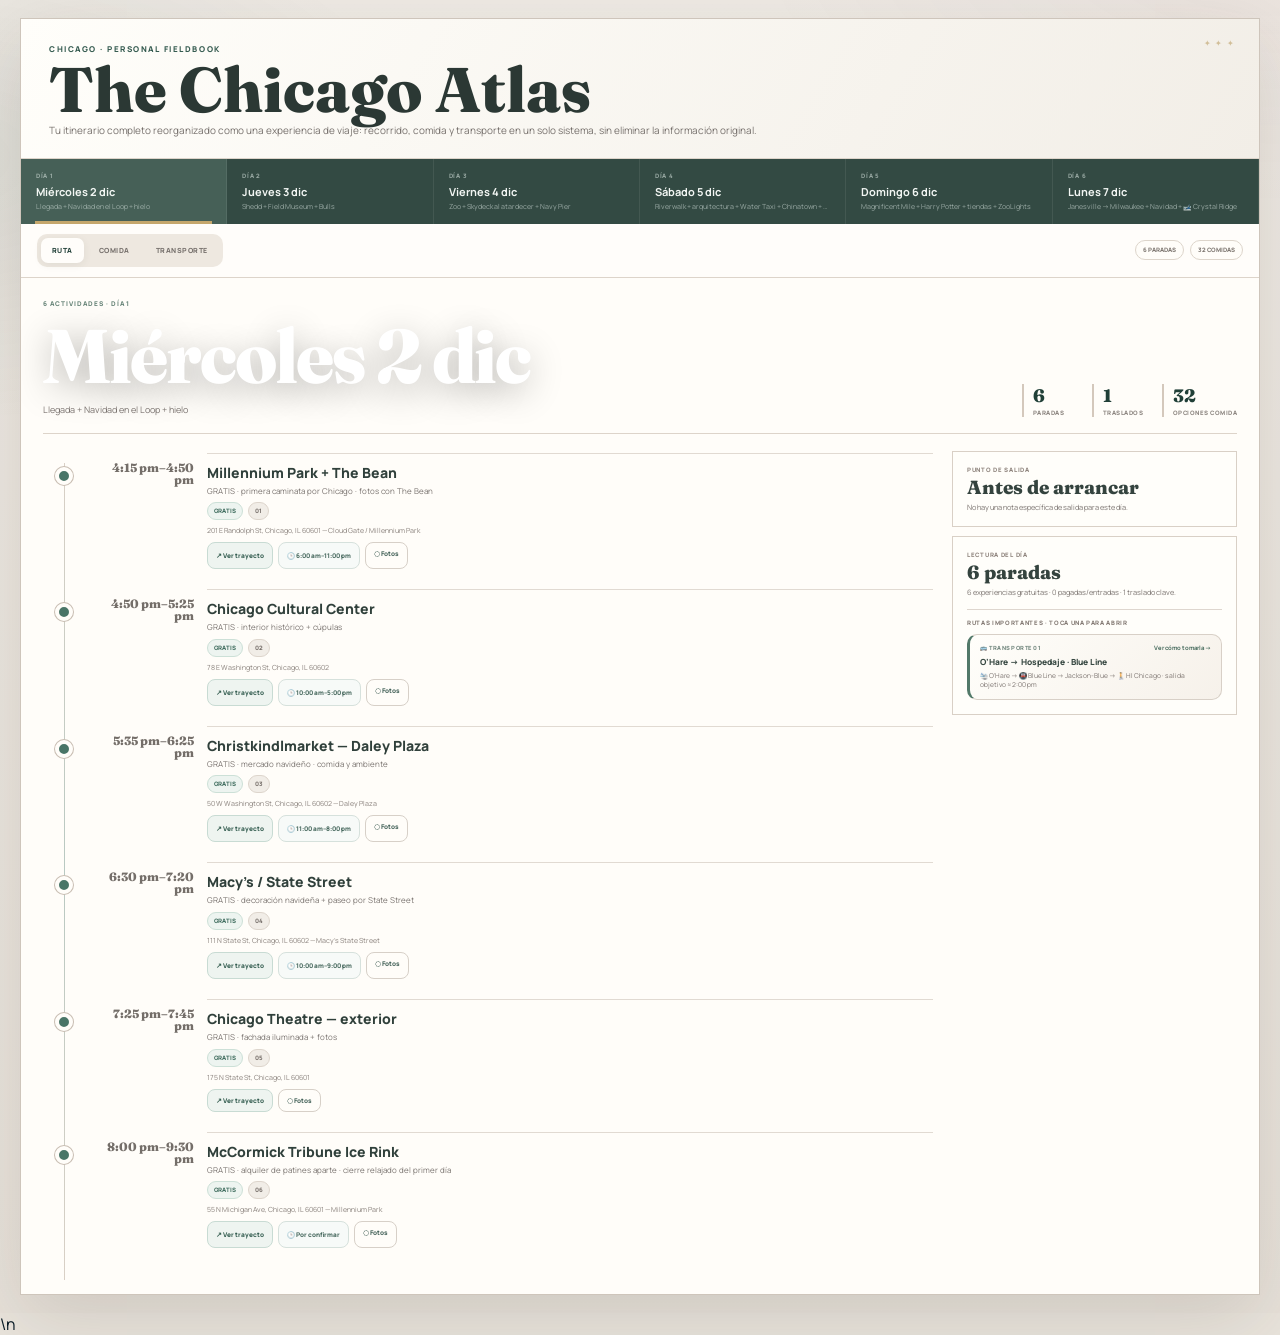
==== commit df90378a: "Update index.html" ====
--- a/index.html
+++ b/index.html
@@ -8,9 +8,9 @@
 <meta content="black-translucent" name="apple-mobile-web-app-status-bar-style"/>
 <meta content="telephone=no" name="format-detection"/>
 <meta content="#07111f" name="theme-color"/>
-<link rel="manifest" href="manifest.webmanifest"/>
+<link href="manifest.webmanifest" rel="manifest"/>
 <meta content="Chicago Field Guide" name="apple-mobile-web-app-title"/>
-<title>Chicago · Trip OS — Premium Itinerary v90</title>
+<title>Chicago Itinerario</title>
 <style>
 @import url("https://fonts.googleapis.com/css2?family=Fraunces:opsz,wght@9..144,700;9..144,800&family=Manrope:wght@500;700;800&display=swap");
 
@@ -1120,7 +1120,6 @@
 #zooArrivalModal .zs-note,#skyNavyModal .zs-note,#navyHotelModal .zs-note{margin-top:10px;padding:9px 10px;border-radius:10px;background:#f7fafc;color:#718596;font-size:7.5px;line-height:1.45}
 @media(max-width:480px){#zooArrivalModal .zs-time,#skyNavyModal .zs-time,#navyHotelModal .zs-time{align-items:flex-start;flex-direction:column;gap:2px}}
 </style><style id="day3-extra-transfer-card-style">.transit-zoo-arrival,.transit-sky-navy,.transit-navy-hotel{cursor:pointer}</style>
-
 <style id="chicago-v93-redesign">
 /* =========================================================
    CHICAGO TRIP OS — V93 VISUAL REDESIGN
@@ -2191,8 +2190,114 @@
   }
 }
 </style>
-
-</head>
+<style id="v160-itinerary-hours-visible">
+/* v160 — Horarios visibles dentro de cada tarjeta del itinerario */
+.it-hours{
+  display:flex !important;
+  align-items:flex-start !important;
+  gap:7px !important;
+  margin-top:8px !important;
+  padding:7px 10px !important;
+  width:100% !important;
+  max-width:100% !important;
+  box-sizing:border-box !important;
+  border:1px solid #cfe1d7 !important;
+  border-radius:11px !important;
+  background:linear-gradient(135deg,#f3f8f4 0%,#fffdf9 100%) !important;
+  color:#315449 !important;
+  font-size:10px !important;
+  line-height:1.28 !important;
+  visibility:visible !important;
+  opacity:1 !important;
+  position:relative !important;
+  z-index:2 !important;
+}
+.it-hours-icon{
+  display:inline-flex !important;
+  align-items:center !important;
+  justify-content:center !important;
+  width:20px !important;
+  height:20px !important;
+  flex:0 0 20px !important;
+  border-radius:50% !important;
+  background:#dfeee5 !important;
+  color:#236247 !important;
+  font-size:11px !important;
+}
+.it-hours b{display:block !important;font-weight:900 !important;color:#244d3e !important;margin-bottom:1px !important}
+.it-hours small{display:block !important;color:#668078 !important;font-size:8.5px !important;line-height:1.25 !important;margin-top:1px !important}
+@media(max-width:740px){
+ .it-hours{font-size:9.5px !important;padding:7px 9px !important}
+ .it-hours small{font-size:8px !important}
+}
+</style><style id="v160-hours-legend-style">
+.it-hours-legend{margin:0 0 10px;padding:7px 10px;border:1px solid #e2ebe6;border-radius:10px;background:#fbfdfb;color:#60746e;font-size:9px;line-height:1.3}
+</style><style id="v162-hours-next-to-route">
+/* v162 — Horario directamente en la fila de acciones, junto a Ver trayecto */
+.actions.has-hours{
+  display:grid !important;
+  grid-template-columns:1fr 1fr 1fr !important;
+  align-items:stretch !important;
+}
+.actions.has-hours .route-btn{
+  width:auto !important;
+  min-width:0 !important;
+  min-height:42px !important;
+  border:0 !important;
+  border-right:1px solid #d7e2ee !important;
+  border-radius:0 !important;
+  background:transparent !important;
+  display:flex !important;
+  align-items:center !important;
+  justify-content:center !important;
+  text-align:center !important;
+}
+.actions.has-hours > .it-hours-action{
+  width:auto !important;
+  max-width:none !important;
+  min-height:42px !important;
+  margin:0 !important;
+  padding:6px 7px !important;
+  box-sizing:border-box !important;
+  border:0 !important;
+  border-right:1px solid #d7e2ee !important;
+  border-radius:0 !important;
+  background:#fbfdfb !important;
+  display:flex !important;
+  align-items:center !important;
+  justify-content:center !important;
+  gap:4px !important;
+  color:#315449 !important;
+  font-size:8px !important;
+  line-height:1.2 !important;
+}
+.actions.has-hours > .it-hours-action .it-hours-icon{
+  width:16px !important; height:16px !important; flex:0 0 16px !important;
+  font-size:9px !important;
+}
+.actions.has-hours > .it-hours-action > span:not(.it-hours-icon){
+  display:block !important; text-align:left !important;
+}
+.actions.has-hours > .it-hours-action b{
+  display:block !important; font-size:8px !important; margin:0 !important;
+}
+.actions.has-hours > .it-hours-action small{
+  display:none !important;
+}
+.actions.has-hours > a{
+  min-height:42px !important;
+}
+.actions.has-hours .checkbtn{
+  grid-column:1/-1 !important;
+}
+@media(max-width:560px){
+  .actions.has-hours{grid-template-columns:1fr 1.08fr 1fr !important;}
+  .actions.has-hours .route-btn, .actions.has-hours > a, .actions.has-hours > .it-hours-action{font-size:7.7px !important;}
+}
+</style><style id="v165-planning-note-style">
+.transit-planning-note{margin:8px 0 10px 0;padding:8px 10px;border:1px solid #d8e3d4;border-radius:10px;background:#f4f8f3;color:#536b59;font-size:9px;line-height:1.45}
+@media(max-width:700px){.transit-planning-note{font-size:8px}}
+</style></head>
 <body data-maps-provider="Apple Maps"><div aria-label="Configuración de rutas" class="route-controls">
 <div class="route-control-row"><div class="route-control-label">🗺️ MAPA</div><div class="route-control-buttons"><button data-map-provider="apple" type="button">🍎 Apple Maps</button><button data-map-provider="google" type="button">🟦 Google Maps</button></div></div>
 <div class="route-control-row"><div class="route-control-label">📍 ORIGEN</div><div class="route-control-buttons"><button data-origin-mode="current" type="button">📍 Ubicación actual</button><button data-origin-mode="hotel" type="button">🏨 Hospedaje</button></div></div>
@@ -2268,27 +2373,27 @@
 <a href="#day5">Día 5</a>
 <a href="#day6">Día 6</a>
 </nav>
-<section class="day" id="day1"><div class="dayhead"><h2>Día 1 — Miércoles 2 dic | Llegada + Navidad en el Loop + hielo</h2><small>6 actividades</small></div>
+<div class="it-hours-legend">🕒 Horario del lugar · aparece justo debajo de la hora de cada parada cuando existe un horario publicado.</div><section class="day" id="day1"><div class="dayhead"><h2>Día 1 — Miércoles 2 dic | Llegada + Navidad en el Loop + hielo</h2><small>6 actividades</small></div>
 <div class="start"></div><div class="timeline"><div aria-label="Abrir traslado O’Hare a hospedaje" class="transit-important transit-d1-ohare" role="button" tabindex="0"><b>🚌 Traslado importante</b><span>O’Hare → Hospedaje · Blue Line</span><small>🛬 O’Hare → 🚇 Blue Line → Jackson-Blue → 🚶 HI Chicago · salida objetivo ≈ 2:00 pm</small></div><article class="stop free" data-key="d1s01">
 <div class="dot"></div><div class="card"><div class="top"><div class="row"><div>
 <div class="num">PARADA 01</div><div class="place">Millennium Park + The Bean</div><div class="time">4:15 pm–4:50 pm</div><span class="badge free">GRATIS</span>
 </div></div><div class="address"><span class="label">Destino exacto</span><div class="value">201 E Randolph St, Chicago, IL 60601 — Cloud Gate / Millennium Park</div></div><div class="desc">GRATIS · primera caminata por Chicago · fotos con The Bean</div></div>
-<div class="actions"><button class="route-btn" data-access-point="201 E Randolph St, Chicago, IL 60601 — Cloud Gate / Millennium Park" data-destination="41.88269,-87.62334" data-destination-label="Millennium Park + The Bean" data-origin="24 E Ida B Wells Dr, Chicago, IL 60605" data-origin-label="Alojamiento" data-reason="Ruta pensada para mantener el día fluido y sin prisas." data-recommendation="🚶 Caminando" data-route="" data-route-target="GPS/WGS84" type="button">🗺️ Ver trayecto</button>
+<div class="actions has-hours"><button class="route-btn" data-access-point="201 E Randolph St, Chicago, IL 60601 — Cloud Gate / Millennium Park" data-destination="41.88269,-87.62334" data-destination-label="Millennium Park + The Bean" data-origin="24 E Ida B Wells Dr, Chicago, IL 60605" data-origin-label="Alojamiento" data-reason="Ruta pensada para mantener el día fluido y sin prisas." data-recommendation="🚶 Caminando" data-route="" data-route-target="GPS/WGS84" type="button">🗺️ Ver trayecto</button><div class="it-hours it-hours-action" title="Horario general del parque"><span class="it-hours-icon">🕒</span><span><b>Horario del lugar</b> 6:00 am–11:00 pm<small>Horario general del parque</small></span></div>
 <a href="https://www.google.com/search?tbm=isch&amp;q=Millennium Park + The Bean%20Chicago" rel="noopener" target="_blank">Ver fotos →</a><label class="checkbtn"><input aria-label="Marcar como hecha" type="checkbox"/><span>Marcar como hecha</span></label></div></div></article><article class="stop free" data-key="d1s02">
 <div class="dot"></div><div class="card"><div class="top"><div class="row"><div>
 <div class="num">PARADA 02</div><div class="place">Chicago Cultural Center</div><div class="time">4:50 pm–5:25 pm</div><span class="badge free">GRATIS</span>
 </div></div><div class="address"><span class="label">Destino exacto</span><div class="value">78 E Washington St, Chicago, IL 60602</div></div><div class="desc">GRATIS · interior histórico + cúpulas</div></div>
-<div class="actions"><button class="route-btn" data-access-point="78 E Washington St, Chicago, IL 60602" data-destination="41.88375,-87.62495" data-destination-label="Chicago Cultural Center" data-origin="201 E Randolph St, Chicago, IL 60601" data-origin-label="Millennium Park" data-reason="Ruta pensada para mantener el día fluido y sin prisas." data-recommendation="🚶 Caminando" data-route="" data-route-target="GPS/WGS84" type="button">🗺️ Ver trayecto</button>
+<div class="actions has-hours"><button class="route-btn" data-access-point="78 E Washington St, Chicago, IL 60602" data-destination="41.88375,-87.62495" data-destination-label="Chicago Cultural Center" data-origin="201 E Randolph St, Chicago, IL 60601" data-origin-label="Millennium Park" data-reason="Ruta pensada para mantener el día fluido y sin prisas." data-recommendation="🚶 Caminando" data-route="" data-route-target="GPS/WGS84" type="button">🗺️ Ver trayecto</button><div class="it-hours it-hours-action" title="Abierto diariamente; exhibiciones cierran 15 min antes"><span class="it-hours-icon">🕒</span><span><b>Horario del lugar</b> 10:00 am–5:00 pm<small>Abierto diariamente; exhibiciones cierran 15 min antes</small></span></div>
 <a href="https://www.google.com/search?tbm=isch&amp;q=Chicago Cultural Center%20Chicago" rel="noopener" target="_blank">Ver fotos →</a><label class="checkbtn"><input aria-label="Marcar como hecha" type="checkbox"/><span>Marcar como hecha</span></label></div></div></article><article class="stop free" data-key="d1s03">
 <div class="dot"></div><div class="card"><div class="top"><div class="row"><div>
 <div class="num">PARADA 03</div><div class="place">Christkindlmarket — Daley Plaza</div><div class="time">5:35 pm–6:25 pm</div><span class="badge free">GRATIS</span>
 </div></div><div class="address"><span class="label">Destino exacto</span><div class="value">50 W Washington St, Chicago, IL 60602 — Daley Plaza</div></div><div class="desc">GRATIS · mercado navideño · comida y ambiente</div></div>
-<div class="actions"><button class="route-btn" data-access-point="50 W Washington St, Chicago, IL 60602 — Daley Plaza" data-destination="41.88342,-87.63020" data-destination-label="Christkindlmarket — Daley Plaza" data-origin="78 E Washington St, Chicago, IL 60602" data-origin-label="Chicago Cultural Center" data-reason="Ruta pensada para mantener el día fluido y sin prisas." data-recommendation="🚶 Caminando" data-route="" data-route-target="GPS/WGS84" type="button">🗺️ Ver trayecto</button>
+<div class="actions has-hours"><button class="route-btn" data-access-point="50 W Washington St, Chicago, IL 60602 — Daley Plaza" data-destination="41.88342,-87.63020" data-destination-label="Christkindlmarket — Daley Plaza" data-origin="78 E Washington St, Chicago, IL 60602" data-origin-label="Chicago Cultural Center" data-reason="Ruta pensada para mantener el día fluido y sin prisas." data-recommendation="🚶 Caminando" data-route="" data-route-target="GPS/WGS84" type="button">🗺️ Ver trayecto</button><div class="it-hours it-hours-action" title="Miércoles 2 dic 2026 · domingo–jueves"><span class="it-hours-icon">🕒</span><span><b>Horario del lugar</b> 11:00 am–8:00 pm<small>Miércoles 2 dic 2026 · domingo–jueves</small></span></div>
 <a href="https://www.google.com/search?tbm=isch&amp;q=Christkindlmarket   Daley Plaza%20Chicago" rel="noopener" target="_blank">Ver fotos →</a><label class="checkbtn"><input aria-label="Marcar como hecha" type="checkbox"/><span>Marcar como hecha</span></label></div></div></article><article class="stop free" data-key="d1s04">
 <div class="dot"></div><div class="card"><div class="top"><div class="row"><div>
 <div class="num">PARADA 04</div><div class="place">Macy's / State Street</div><div class="time">6:30 pm–7:20 pm</div><span class="badge free">GRATIS</span>
 </div></div><div class="address"><span class="label">Destino exacto</span><div class="value">111 N State St, Chicago, IL 60602 — Macy’s State Street</div></div><div class="desc">GRATIS · decoración navideña + paseo por State Street</div></div>
-<div class="actions"><button class="route-btn" data-access-point="111 N State St, Chicago, IL 60602 — Macy’s State Street" data-destination="41.883697,-87.626969" data-destination-label="Macy's / State Street" data-origin="50 W Washington St, Chicago, IL 60602" data-origin-label="Christkindlmarket" data-reason="Ruta pensada para mantener el día fluido y sin prisas." data-recommendation="🚶 Caminando" data-route="" data-route-target="GPS/WGS84" type="button">🗺️ Ver trayecto</button>
+<div class="actions has-hours"><button class="route-btn" data-access-point="111 N State St, Chicago, IL 60602 — Macy’s State Street" data-destination="41.883697,-87.626969" data-destination-label="Macy's / State Street" data-origin="50 W Washington St, Chicago, IL 60602" data-origin-label="Christkindlmarket" data-reason="Ruta pensada para mantener el día fluido y sin prisas." data-recommendation="🚶 Caminando" data-route="" data-route-target="GPS/WGS84" type="button">🗺️ Ver trayecto</button><div class="it-hours it-hours-action" title="Miércoles 2 dic 2026"><span class="it-hours-icon">🕒</span><span><b>Horario del lugar</b> 10:00 am–9:00 pm<small>Miércoles 2 dic 2026</small></span></div>
 <a href="https://www.google.com/search?tbm=isch&amp;q=Macy's / State Street%20Chicago" rel="noopener" target="_blank">Ver fotos →</a><label class="checkbtn"><input aria-label="Marcar como hecha" type="checkbox"/><span>Marcar como hecha</span></label></div></div></article><article class="stop free" data-key="d1s05">
 <div class="dot"></div><div class="card"><div class="top"><div class="row"><div>
 <div class="num">PARADA 05</div><div class="place">Chicago Theatre — exterior</div><div class="time">7:25 pm–7:45 pm</div><span class="badge free">GRATIS</span>
@@ -2298,7 +2403,7 @@
 <div class="dot"></div><div class="card"><div class="top"><div class="row"><div>
 <div class="num">PARADA 06</div><div class="place">McCormick Tribune Ice Rink</div><div class="time">8:00 pm–9:30 pm</div><span class="badge free">GRATIS</span>
 </div></div><div class="address"><span class="label">Destino exacto</span><div class="value">55 N Michigan Ave, Chicago, IL 60601 — Millennium Park</div></div><div class="desc">GRATIS · alquiler de patines aparte · cierre relajado del primer día</div></div>
-<div class="actions"><button class="route-btn" data-access-point="55 N Michigan Ave, Chicago, IL 60601 — Millennium Park" data-destination="41.88268,-87.62378" data-destination-label="McCormick Tribune Ice Rink" data-origin="175 N State St, Chicago, IL 60601" data-origin-label="Chicago Theatre" data-reason="Ruta pensada para mantener el día fluido y sin prisas." data-recommendation="🚶 Caminando" data-route="" data-route-target="GPS/WGS84" type="button">🗺️ Ver trayecto</button>
+<div class="actions has-hours"><button class="route-btn" data-access-point="55 N Michigan Ave, Chicago, IL 60601 — Millennium Park" data-destination="41.88268,-87.62378" data-destination-label="McCormick Tribune Ice Rink" data-origin="175 N State St, Chicago, IL 60601" data-origin-label="Chicago Theatre" data-reason="Ruta pensada para mantener el día fluido y sin prisas." data-recommendation="🚶 Caminando" data-route="" data-route-target="GPS/WGS84" type="button">🗺️ Ver trayecto</button><div class="it-hours it-hours-action" title="La temporada 2026–27 aún no tiene horario oficial publicado"><span class="it-hours-icon">🕒</span><span><b>Horario del lugar</b> 2026–27 por confirmar<small>La temporada 2026–27 aún no tiene horario oficial publicado</small></span></div>
 <a href="https://www.google.com/search?tbm=isch&amp;q=McCormick Tribune Ice Rink%20Chicago" rel="noopener" target="_blank">Ver fotos →</a><label class="checkbtn"><input aria-label="Marcar como hecha" type="checkbox"/><span>Marcar como hecha</span></label></div></div></article></div>
 <div class="daytools"><button class="dayDone" data-day="1" type="button">Marcar actividades del día</button></div>
 </section>
@@ -2307,7 +2412,7 @@
 <div class="dot"></div><div class="card"><div class="top"><div class="row"><div>
 <div class="num">PARADA 01</div><div class="place">Shedd Aquarium</div><div class="time">9:00 am–12:00 pm</div><span class="badge paid">PAGADO</span>
 </div></div><div class="address"><span class="label">Destino exacto</span><div class="value">1200 S DuSable Lake Shore Dr, Chicago, IL 60605</div></div><div class="desc">PAGADO · visita principal de la mañana</div></div>
-<div class="actions"><button class="route-btn" data-access-point="1200 S DuSable Lake Shore Dr, Chicago, IL 60605" data-destination="41.86762,-87.61380" data-destination-label="Shedd Aquarium" data-special-route="shedd-arrival" type="button">🚌 Ver horarios y cómo llegar</button>
+<div class="actions has-hours"><button class="route-btn" data-access-point="1200 S DuSable Lake Shore Dr, Chicago, IL 60605" data-destination="41.86762,-87.61380" data-destination-label="Shedd Aquarium" data-special-route="shedd-arrival" type="button">🚌 Ver horarios y cómo llegar</button><div class="it-hours it-hours-action" title="Fall/Winter 2026"><span class="it-hours-icon">🕒</span><span><b>Horario del lugar</b> 9:00 am–6:00 pm<small>Fall/Winter 2026</small></span></div>
 <a href="https://www.google.com/search?tbm=isch&amp;q=Shedd Aquarium%20Chicago" rel="noopener" target="_blank">Ver fotos →</a><label class="checkbtn"><input aria-label="Marcar como hecha" type="checkbox"/><span>Marcar como hecha</span></label></div></div></article><article class="stop free" data-key="d2s02">
 <div class="dot"></div><div class="card"><div class="top"><div class="row"><div>
 <div class="num">PARADA 02</div><div class="place">Almuerzo — Museum Campus</div><div class="time">12:00 pm–1:00 pm</div><span class="badge free">PAUSA</span>
@@ -2317,18 +2422,18 @@
 <div class="dot"></div><div class="card"><div class="top"><div class="row"><div>
 <div class="num">PARADA 03</div><div class="place">Field Museum — SUE + dinosaurios</div><div class="time">1:00 pm–4:00 pm</div><span class="badge paid">PAGADO</span>
 </div></div><div class="address"><span class="label">Destino exacto</span><div class="value">1400 S DuSable Lake Shore Dr, Chicago, IL 60605</div></div><div class="desc">PAGADO · SUE the T. rex + salas de dinosaurios y exhibiciones principales</div></div>
-<div class="actions"><button class="route-btn" data-access-point="1400 S DuSable Lake Shore Dr, Chicago, IL 60605" data-destination="41.86621,-87.61690" data-destination-label="Field Museum — SUE + dinosaurios" data-origin="1200 S DuSable Lake Shore Dr, Chicago, IL 60605" data-origin-label="Museum Campus" data-reason="Ruta pensada para mantener el día fluido y sin prisas." data-recommendation="🚶 Caminando" data-route="" data-route-target="GPS/WGS84" type="button">🗺️ Ver trayecto</button>
+<div class="actions has-hours"><button class="route-btn" data-access-point="1400 S DuSable Lake Shore Dr, Chicago, IL 60605" data-destination="41.86621,-87.61690" data-destination-label="Field Museum — SUE + dinosaurios" data-origin="1200 S DuSable Lake Shore Dr, Chicago, IL 60605" data-origin-label="Museum Campus" data-reason="Ruta pensada para mantener el día fluido y sin prisas." data-recommendation="🚶 Caminando" data-route="" data-route-target="GPS/WGS84" type="button">🗺️ Ver trayecto</button><div class="it-hours it-hours-action" title="Última entrada 4:00 pm"><span class="it-hours-icon">🕒</span><span><b>Horario del lugar</b> 9:00 am–5:00 pm<small>Última entrada 4:00 pm</small></span></div>
 <a href="https://www.google.com/search?tbm=isch&amp;q=Field Museum   SUE + dinosaurios%20Chicago" rel="noopener" target="_blank">Ver fotos →</a><label class="checkbtn"><input aria-label="Marcar como hecha" type="checkbox"/><span>Marcar como hecha</span></label></div></div></article><article class="stop free" data-key="d2s04">
 <div class="dot"></div><div class="card"><div class="top"><div class="row"><div>
-<div class="num">PARADA 04</div><div class="place">Museum Campus + Lake Michigan</div><div class="time">4:00 pm–4:40 pm</div><span class="badge free">GRATIS</span>
-</div></div><div class="address"><span class="label">Destino exacto</span><div class="value">Museum Campus, Chicago, IL 60605</div></div><div class="desc">GRATIS · skyline + lago + fotos antes de ir al partido</div></div>
+<div class="num">PARADA 04</div><div class="place">Museum Campus + Lake Michigan</div><div class="time">4:00 pm–4:30 pm</div><span class="badge free">GRATIS</span>
+</div></div><div class="address"><span class="label">Destino exacto</span><div class="value">Museum Campus, Chicago, IL 60605</div></div><div class="desc">GRATIS · skyline + lago + fotos · salida con margen hacia el hospedaje</div></div>
 <div class="actions"><button class="route-btn" data-access-point="Museum Campus, Chicago, IL 60605" data-destination="41.86520,-87.61390" data-destination-label="Museum Campus + Lake Michigan" data-origin="1400 S DuSable Lake Shore Dr, Chicago, IL 60605" data-origin-label="Field Museum" data-reason="Ruta pensada para mantener el día fluido y sin prisas." data-recommendation="🚶 Caminando" data-route="" data-route-target="GPS/WGS84" type="button">🗺️ Ver trayecto</button>
-<a href="https://www.google.com/search?tbm=isch&amp;q=Museum Campus + Lake Michigan%20Chicago" rel="noopener" target="_blank">Ver fotos →</a><label class="checkbtn"><input aria-label="Marcar como hecha" type="checkbox"/><span>Marcar como hecha</span></label></div></div></article><div aria-label="Abrir traslado Shedd y Museum Campus a United Center" class="transit-important transit-shedd-united" role="button" tabindex="0"><b>🚌 Traslado importante</b><span>Museum Campus → United Center · 146 → 20</span><small>📍 Solidarity Drive &amp; Aquarium → 146 North → State &amp; Madison → 2 min → Madison &amp; Dearborn/State → 20 West → Madison &amp; United Center</small></div><article class="stop paid" data-key="d2s06">
+<a href="https://www.google.com/search?tbm=isch&amp;q=Museum Campus + Lake Michigan%20Chicago" rel="noopener" target="_blank">Ver fotos →</a><label class="checkbtn"><input aria-label="Marcar como hecha" type="checkbox"/><span>Marcar como hecha</span></label></div></div></article><div aria-label="Abrir traslado Shedd Aquarium → hospedaje → United Center" class="transit-important transit-shedd-united" role="button" tabindex="0"><b>🚌 Traslado importante</b><span>🐟 Shedd Aquarium → 🏨 Hospedaje (cambio) → 🏀 United Center</span><small>📍 Shedd/Museum Campus → 146 North → State &amp; Harrison / Ida B Wells → 🚶 HI Chicago → cambio de ropa 30 min → 🚶 Madison &amp; Dearborn/State → 20 West → Madison &amp; United Center</small></div><article class="stop paid" data-key="d2s06">
 <div class="dot"></div><div class="card"><div class="top"><div class="row"><div>
 <div class="num">PARADA 06</div><div class="place">Chicago Bulls vs Cleveland Cavaliers</div><div class="time">7:00 pm–10:00 pm</div><span class="badge paid">PAGADO</span>
 </div></div><div class="address"><span class="label">Destino exacto</span><div class="value">1901 W Madison St, Chicago, IL 60612 — United Center</div></div><div class="desc">PAGADO · partido 7:00 pm</div></div>
 <div class="actions"><button class="route-btn" data-access-point="1901 W Madison St, Chicago, IL 60612 — United Center" data-destination="41.88068,-87.67418" data-destination-label="Chicago Bulls vs Cleveland Cavaliers" data-origin="1901 W Madison St, Chicago, IL 60612" data-origin-label="United Center" data-reason="Ruta pensada para mantener el día fluido y sin prisas." data-recommendation="🚶 Caminando" data-route="" data-route-target="GPS/WGS84" type="button">🗺️ Ver trayecto</button>
-<a href="https://www.google.com/search?tbm=isch&amp;q=Chicago Bulls vs Cleveland Cavaliers%20Chicago" rel="noopener" target="_blank">Ver fotos →</a><label class="checkbtn"><input aria-label="Marcar como hecha" type="checkbox"/><span>Marcar como hecha</span></label></div></div></article><div aria-label="Abrir traslado United Center a hospedaje" class="transit-important transit-uc-hotel" role="button" tabindex="0"><b>🚌 Traslado importante</b><span>United Center → Hospedaje · 126 Congress Plaza</span><small>🚶 ≈10 min hasta Jackson &amp; Damen → 126 → Michigan &amp; Van Buren/Ida B. Wells → 🚶 ≈3 min al HI Chicago</small></div></div>
+<a href="https://www.google.com/search?tbm=isch&amp;q=Chicago Bulls vs Cleveland Cavaliers%20Chicago" rel="noopener" target="_blank">Ver fotos →</a><label class="checkbtn"><input aria-label="Marcar como hecha" type="checkbox"/><span>Marcar como hecha</span></label></div></div></article><div class="transit-planning-note" role="note"><b>⏱️ Plan ajustado:</b> Museum Campus termina <b>4:30 pm</b> → regreso al área Shedd → hospedaje ~<b>5:00 pm</b> → <b>30 min para cambiarte</b> → salida <b>5:30 pm</b> → United Center ~<b>6:03 pm</b>. Margen previsto: <b>~57 min</b> antes del partido de las 7:00 pm.</div><div aria-label="Abrir traslado United Center a hospedaje" class="transit-important transit-uc-hotel" role="button" tabindex="0"><b>🚌 Traslado importante</b><span>United Center → Hospedaje · 126 Congress Plaza</span><small>🚶 ≈10 min hasta Jackson &amp; Damen → 126 → Michigan &amp; Van Buren/Ida B. Wells → 🚶 ≈3 min al HI Chicago</small></div></div>
 <div class="daytools"><button class="dayDone" data-day="2" type="button">Marcar actividades del día</button></div>
 </section>
 <section class="day" id="day3"><div class="dayhead"><h2>Día 3 — Viernes 4 dic | Zoo + Skydeck al atardecer + Navy Pier</h2><small>7 actividades</small></div>
@@ -2336,7 +2441,7 @@
 <div class="dot"></div><div class="card"><div class="top"><div class="row"><div>
 <div class="num">PARADA 01</div><div class="place">Lincoln Park Zoo</div><div class="time">10:00 am–1:00 pm</div><span class="badge free">GRATIS</span>
 </div></div><div class="address"><span class="label">Destino exacto</span><div class="value">2001 N Clark St, Chicago, IL 60614 — Lincoln Park Zoo</div></div><div class="desc">GRATIS · 3 horas para recorrer el zoo de día</div></div>
-<div class="actions"><button class="route-btn" data-access-point="2001 N Clark St, Chicago, IL 60614 — Lincoln Park Zoo" data-destination="41.91871,-87.63537" data-destination-label="Lincoln Park Zoo" data-origin="24 E Ida B Wells Dr, Chicago, IL 60605" data-origin-label="Alojamiento" data-reason="Ruta pensada para mantener el día fluido y sin prisas." data-recommendation="🚌 CTA" data-route="" data-route-target="GPS/WGS84" type="button">🗺️ Ver trayecto</button>
+<div class="actions has-hours"><button class="route-btn" data-access-point="2001 N Clark St, Chicago, IL 60614 — Lincoln Park Zoo" data-destination="41.91871,-87.63537" data-destination-label="Lincoln Park Zoo" data-origin="24 E Ida B Wells Dr, Chicago, IL 60605" data-origin-label="Alojamiento" data-reason="Ruta pensada para mantener el día fluido y sin prisas." data-recommendation="🚌 CTA" data-route="" data-route-target="GPS/WGS84" type="button">🗺️ Ver trayecto</button><div class="it-hours it-hours-action" title="Puertas 8:00–5:00 · edificios 10:00–4:30"><span class="it-hours-icon">🕒</span><span><b>Horario del lugar</b> 8:00 am–5:00 pm<small>Puertas 8:00–5:00 · edificios 10:00–4:30</small></span></div>
 <a href="https://www.google.com/search?tbm=isch&amp;q=Lincoln Park Zoo%20Chicago" rel="noopener" target="_blank">Ver fotos →</a><label class="checkbtn"><input aria-label="Marcar como hecha" type="checkbox"/><span>Marcar como hecha</span></label></div></div></article><article class="stop free" data-key="d3s02">
 <div class="dot"></div><div class="card"><div class="top"><div class="row"><div>
 <div class="num">PARADA 02</div><div class="place">Almuerzo — Lincoln Park</div><div class="time">1:00 pm–2:00 pm</div><span class="badge free">PAUSA</span>
@@ -2356,7 +2461,7 @@
 <div class="dot"></div><div class="card"><div class="top"><div class="row"><div>
 <div class="num">PARADA 05</div><div class="place">Skydeck Chicago</div><div class="time">4:00 pm–5:30 pm</div><span class="badge paid">PAGADO</span>
 </div></div><div class="address"><span class="label">Destino exacto</span><div class="value">233 S Wacker Dr, Chicago, IL 60606 — entrada por Jackson Blvd</div></div><div class="desc">PAGADO · día → atardecer → ciudad iluminada + The Ledge</div></div>
-<div class="actions"><button class="route-btn" data-access-point="233 S Wacker Dr, Chicago, IL 60606 — entrada por Jackson Blvd" data-destination="41.87884,-87.63604" data-destination-label="Skydeck Chicago" data-origin="233 S Wacker Dr, Chicago, IL 60606" data-origin-label="Willis Tower" data-reason="Ruta pensada para mantener el día fluido y sin prisas." data-recommendation="🚶 Caminando" data-route="" data-route-target="GPS/WGS84" type="button">🗺️ Ver trayecto</button>
+<div class="actions has-hours"><button class="route-btn" data-access-point="233 S Wacker Dr, Chicago, IL 60606 — entrada por Jackson Blvd" data-destination="41.87884,-87.63604" data-destination-label="Skydeck Chicago" data-origin="233 S Wacker Dr, Chicago, IL 60606" data-origin-label="Willis Tower" data-reason="Ruta pensada para mantener el día fluido y sin prisas." data-recommendation="🚶 Caminando" data-route="" data-route-target="GPS/WGS84" type="button">🗺️ Ver trayecto</button><div class="it-hours it-hours-action" title="Viernes 4 dic 2026 · horario invierno viernes–sábado"><span class="it-hours-icon">🕒</span><span><b>Horario del lugar</b> 9:00 am–10:00 pm<small>Viernes 4 dic 2026 · horario invierno viernes–sábado</small></span></div>
 <a href="https://www.google.com/search?tbm=isch&amp;q=Skydeck Chicago%20Chicago" rel="noopener" target="_blank">Ver fotos →</a><label class="checkbtn"><input aria-label="Marcar como hecha" type="checkbox"/><span>Marcar como hecha</span></label></div></div></article><div aria-label="Abrir traslado Skydeck a Navy Pier" class="transit-important transit-sky-navy" data-special-route="sky-navy" role="button" tabindex="0"><b>🚌 Traslado importante</b><span>Skydeck → Navy Pier · 124 East</span><small>🚶 ≈9 min hasta Washington &amp; Franklin → 124 → Navy Pier Terminal → 🚶 ≈1 min · objetivo Navy Pier 6:20 pm</small></div><article class="stop free" data-key="d3s06">
 <div class="dot"></div><div class="card"><div class="top"><div class="row"><div>
 <div class="num">PARADA 06</div><div class="place">Cena</div><div class="time">9:00 pm–10:00 pm</div><span class="badge free">PAUSA</span>
@@ -2366,7 +2471,7 @@
 <div class="dot"></div><div class="card"><div class="top"><div class="row"><div>
 <div class="num">PARADA 07</div><div class="place">Navy Pier + ambiente navideño</div><div class="time">6:20 pm–9:00 pm</div><span class="badge free">GRATIS</span>
 </div></div><div class="address"><span class="label">Destino exacto</span><div class="value">600 E Grand Ave, Chicago, IL 60611</div></div><div class="desc">GRATIS · paseo nocturno + lago + luces · Winter WonderFest opcional/pagado</div></div>
-<div class="actions"><button class="route-btn" data-access-point="600 E Grand Ave, Chicago, IL 60611" data-destination="41.89173,-87.60415" data-destination-label="Navy Pier + ambiente navideño" data-origin="233 S Wacker Dr, Chicago, IL 60606" data-origin-label="Skydeck" data-reason="Ruta pensada para mantener el día fluido y sin prisas." data-recommendation="🚌 CTA / 🚶" data-route="" data-route-target="GPS/WGS84" type="button">🗺️ Ver trayecto</button>
+<div class="actions has-hours"><button class="route-btn" data-access-point="600 E Grand Ave, Chicago, IL 60611" data-destination="41.89173,-87.60415" data-destination-label="Navy Pier + ambiente navideño" data-origin="233 S Wacker Dr, Chicago, IL 60606" data-origin-label="Skydeck" data-reason="Ruta pensada para mantener el día fluido y sin prisas." data-recommendation="🚌 CTA / 🚶" data-route="" data-route-target="GPS/WGS84" type="button">🗺️ Ver trayecto</button><div class="it-hours it-hours-action" title="Viernes 4 dic 2026 · horario sep 8–dic 31"><span class="it-hours-icon">🕒</span><span><b>Horario del lugar</b> 11:00 am–10:00 pm<small>Viernes 4 dic 2026 · horario sep 8–dic 31</small></span></div>
 <a href="https://www.google.com/search?tbm=isch&amp;q=Navy Pier + ambiente navideño%20Chicago" rel="noopener" target="_blank">Ver fotos →</a><label class="checkbtn"><input aria-label="Marcar como hecha" type="checkbox"/><span>Marcar como hecha</span></label></div></div></article><div aria-label="Abrir traslado Navy Pier a hospedaje" class="transit-important transit-navy-hotel" data-special-route="navy-hotel" role="button" tabindex="0"><b>🚌 Traslado importante</b><span>Navy Pier → Hospedaje · 29 South</span><small>🚶 ≈2 min hasta Navy Pier Terminal → 29 → State &amp; Van Buren → 🚶 ≈3 min al HI Chicago · salida después de la cena</small></div></div>
 <div class="daytools"><button class="dayDone" data-day="3" type="button">Marcar actividades del día</button></div>
 </section>
@@ -2376,7 +2481,7 @@
 <div class="dot"></div><div class="card"><div class="top"><div class="row"><div>
 <div class="num">PARADA 01</div><div class="place">Chicago Riverwalk</div><div class="time">9:30 am–11:00 am</div><span class="badge free">GRATIS</span>
 </div></div><div class="address"><span class="label">Destino exacto</span><div class="value">Chicago Riverwalk, Chicago, IL</div></div><div class="desc">GRATIS · río + fotos + paseo con calma</div></div>
-<div class="actions"><button class="route-btn" data-access-point="Chicago Riverwalk, Chicago, IL" data-destination="41.88723,-87.62582" data-destination-label="Chicago Riverwalk" data-origin="24 E Ida B Wells Dr, Chicago, IL 60605" data-origin-label="Alojamiento" data-reason="Ruta pensada para mantener el día fluido y sin prisas." data-recommendation="🚶 Caminando" data-route="" data-route-target="GPS/WGS84" type="button">🗺️ Ver trayecto</button>
+<div class="actions has-hours"><button class="route-btn" data-access-point="Chicago Riverwalk, Chicago, IL" data-destination="41.88723,-87.62582" data-destination-label="Chicago Riverwalk" data-origin="24 E Ida B Wells Dr, Chicago, IL 60605" data-origin-label="Alojamiento" data-reason="Ruta pensada para mantener el día fluido y sin prisas." data-recommendation="🚶 Caminando" data-route="" data-route-target="GPS/WGS84" type="button">🗺️ Ver trayecto</button><div class="it-hours it-hours-action" title="Horario de acceso público"><span class="it-hours-icon">🕒</span><span><b>Horario del lugar</b> 6:00 am–11:00 pm<small>Horario de acceso público</small></span></div>
 <a href="https://www.google.com/search?tbm=isch&amp;q=Chicago Riverwalk%20Chicago" rel="noopener" target="_blank">Ver fotos →</a><label class="checkbtn"><input aria-label="Marcar como hecha" type="checkbox"/><span>Marcar como hecha</span></label></div></div></article><article class="stop free" data-key="d4s02">
 <div class="dot"></div><div class="card"><div class="top"><div class="row"><div>
 <div class="num">PARADA 02</div><div class="place">Arquitectura del Loop + puentes</div><div class="time">11:00 am–12:30 pm</div><span class="badge free">GRATIS</span>
@@ -2391,7 +2496,7 @@
 <div class="dot"></div><div class="card"><div class="top"><div class="row"><div>
 <div class="num">PARADA 04</div><div class="place">Riverwalk / zona del río — tramo final</div><div class="time">1:30 pm–2:30 pm</div><span class="badge free">GRATIS</span>
 </div></div><div class="address"><span class="label">Destino exacto</span><div class="value">400 N Michigan Ave, Chicago, IL 60611</div></div><div class="desc">GRATIS · margen para caminar y acercarse al muelle sin prisa</div></div>
-<div class="actions"><button class="route-btn" data-access-point="400 N Michigan Ave, Chicago, IL 60611" data-destination="41.88847,-87.62441" data-destination-label="Riverwalk / zona del río — tramo final" data-origin="Chicago Loop, Chicago, IL" data-origin-label="Almuerzo" data-reason="Ruta pensada para mantener el día fluido y sin prisas." data-recommendation="🚶 Caminando" data-route="" data-route-target="GPS/WGS84" type="button">🗺️ Ver trayecto</button>
+<div class="actions has-hours"><button class="route-btn" data-access-point="400 N Michigan Ave, Chicago, IL 60611" data-destination="41.88847,-87.62441" data-destination-label="Riverwalk / zona del río — tramo final" data-origin="Chicago Loop, Chicago, IL" data-origin-label="Almuerzo" data-reason="Ruta pensada para mantener el día fluido y sin prisas." data-recommendation="🚶 Caminando" data-route="" data-route-target="GPS/WGS84" type="button">🗺️ Ver trayecto</button><div class="it-hours it-hours-action" title="Horario de acceso público del Riverwalk"><span class="it-hours-icon">🕒</span><span><b>Horario del lugar</b> 6:00 am–11:00 pm<small>Horario de acceso público del Riverwalk</small></span></div>
 <a href="https://www.google.com/search?tbm=isch&amp;q=Riverwalk / zona del río   tramo final%20Chicago" rel="noopener" target="_blank">Ver fotos →</a><label class="checkbtn"><input aria-label="Marcar como hecha" type="checkbox"/><span>Marcar como hecha</span></label></div></div></article><article class="stop paid" data-key="d4s05">
 <div class="dot"></div><div class="card"><div class="top"><div class="row"><div>
 <div class="num">PARADA 05</div><div class="place">Chicago Water Taxi — Michigan Ave → Chinatown</div><div class="time">2:30 pm–3:15 pm aprox.</div><span class="badge paid">PAGADO</span>
@@ -2401,7 +2506,7 @@
 <div class="dot"></div><div class="card"><div class="top"><div class="row"><div>
 <div class="num">PARADA 06</div><div class="place">Chinatown + Ping Tom Memorial Park</div><div class="time">3:15 pm–6:30 pm</div><span class="badge free">GRATIS</span>
 </div></div><div class="address"><span class="label">Destino exacto</span><div class="value">1700 S Wentworth Ave, Chicago, IL 60616</div></div><div class="desc">GRATIS · parque + barrio + tiendas + fotos con luz y al anochecer</div></div>
-<div class="actions"><button class="route-btn" data-access-point="1700 S Wentworth Ave, Chicago, IL 60616" data-destination="41.85694,-87.63472" data-destination-label="Chinatown + Ping Tom Memorial Park" data-origin="1700 S Wentworth Ave, Chicago, IL 60616" data-origin-label="Water Taxi — Chinatown Dock" data-reason="Ruta pensada para mantener el día fluido y sin prisas." data-recommendation="🚶 Caminando" data-route="" data-route-target="GPS/WGS84" type="button">🗺️ Ver trayecto</button>
+<div class="actions has-hours"><button class="route-btn" data-access-point="1700 S Wentworth Ave, Chicago, IL 60616" data-destination="41.85694,-87.63472" data-destination-label="Chinatown + Ping Tom Memorial Park" data-origin="1700 S Wentworth Ave, Chicago, IL 60616" data-origin-label="Water Taxi — Chinatown Dock" data-reason="Ruta pensada para mantener el día fluido y sin prisas." data-recommendation="🚶 Caminando" data-route="" data-route-target="GPS/WGS84" type="button">🗺️ Ver trayecto</button><div class="it-hours it-hours-action" title="Horario del parque"><span class="it-hours-icon">🕒</span><span><b>Horario del lugar</b> 6:00 am–10:00 pm<small>Horario del parque</small></span></div>
 <a href="https://www.google.com/search?tbm=isch&amp;q=Chinatown + Ping Tom Memorial Park%20Chicago" rel="noopener" target="_blank">Ver fotos →</a><label class="checkbtn"><input aria-label="Marcar como hecha" type="checkbox"/><span>Marcar como hecha</span></label></div></div></article>
 <article class="stop paid" data-key="d4s07"><div class="dot"></div><div class="card"><div class="top"><div class="row"><div>
 <div class="num">PARADA 07</div><div class="place">Chicago Water Taxi — Chinatown → Loop</div><div class="time">6:30 pm–7:15 pm aprox.</div><span class="badge paid">PAGADO</span>
@@ -2411,7 +2516,7 @@
 <article class="stop free" data-key="d4s08"><div class="dot"></div><div class="card"><div class="top"><div class="row"><div>
 <div class="num">PARADA 08</div><div class="place">Chicago Riverwalk de noche</div><div class="time">7:15 pm–8:45 pm</div><span class="badge free">GRATIS</span>
 </div></div><div class="address"><span class="label">Destino exacto</span><div class="value">Chicago Riverwalk / Loop, Chicago, IL</div></div><div class="desc">GRATIS · paseo nocturno + edificios iluminados + fotos junto al río</div></div>
-<div class="actions"><button class="route-btn" data-access-point="Chicago Riverwalk, Chicago, IL" data-destination="41.88723,-87.62582" data-destination-label="Chicago Riverwalk de noche" data-origin="Michigan Avenue Water Taxi Dock, Chicago, IL" data-origin-label="Water Taxi — Loop" data-reason="Segundo paseo por el Riverwalk para verlo ya de noche." data-recommendation="🚶 Caminando" data-route="" data-route-target="GPS/WGS84" type="button">🗺️ Ver trayecto</button>
+<div class="actions has-hours"><button class="route-btn" data-access-point="Chicago Riverwalk, Chicago, IL" data-destination="41.88723,-87.62582" data-destination-label="Chicago Riverwalk de noche" data-origin="Michigan Avenue Water Taxi Dock, Chicago, IL" data-origin-label="Water Taxi — Loop" data-reason="Segundo paseo por el Riverwalk para verlo ya de noche." data-recommendation="🚶 Caminando" data-route="" data-route-target="GPS/WGS84" type="button">🗺️ Ver trayecto</button><div class="it-hours it-hours-action" title="Horario de acceso público"><span class="it-hours-icon">🕒</span><span><b>Horario del lugar</b> 6:00 am–11:00 pm<small>Horario de acceso público</small></span></div>
 <a href="https://www.google.com/search?tbm=isch&amp;q=Chicago Riverwalk night Chicago" rel="noopener" target="_blank">Ver fotos →</a><label class="checkbtn"><input aria-label="Marcar como hecha" type="checkbox"/><span>Marcar como hecha</span></label></div></div></article>
 </div>
 <div aria-label="Abrir traslado Chicago Riverwalk a hospedaje" class="transit-important transit-d4-return" role="button" tabindex="0"><b>🚌 Traslado importante</b><span>Chicago Riverwalk de noche → Hospedaje · 26 Southbound</span><small>Después del Riverwalk nocturno: 🚶 → Michigan &amp; South Water → 🚌 26 → Michigan &amp; Van Buren / Ida B. Wells → 🚶 HI Chicago</small></div>
@@ -2426,7 +2531,7 @@
 <div class="dot"></div><div class="card"><div class="top"><div class="row"><div>
 <div class="num">PARADA 02</div><div class="place">Harry Potter Shop Chicago</div><div class="time">11:15 am–12:30 pm</div><span class="badge free">GRATIS</span>
 </div></div><div class="address"><span class="label">Destino exacto</span><div class="value">676 N Michigan Ave, Chicago, IL 60611</div></div><div class="desc">GRATIS para entrar · tienda temática + Butterbeer + productos exclusivos</div></div>
-<div class="actions"><button class="route-btn" data-access-point="676 N Michigan Ave, Chicago, IL 60611" data-destination="41.89475,-87.62465" data-destination-label="Harry Potter Shop Chicago" data-origin="625 N Michigan Ave, Chicago, IL 60611" data-origin-label="Magnificent Mile" data-reason="Ruta pensada para mantener el día fluido y sin prisas." data-recommendation="🚶 Caminando" data-route="" data-route-target="GPS/WGS84" type="button">🗺️ Ver trayecto</button>
+<div class="actions has-hours"><button class="route-btn" data-access-point="676 N Michigan Ave, Chicago, IL 60611" data-destination="41.89475,-87.62465" data-destination-label="Harry Potter Shop Chicago" data-origin="625 N Michigan Ave, Chicago, IL 60611" data-origin-label="Magnificent Mile" data-reason="Ruta pensada para mantener el día fluido y sin prisas." data-recommendation="🚶 Caminando" data-route="" data-route-target="GPS/WGS84" type="button">🗺️ Ver trayecto</button><div class="it-hours it-hours-action" title="Domingo 6 dic 2026"><span class="it-hours-icon">🕒</span><span><b>Horario del lugar</b> 10:00 am–7:00 pm<small>Domingo 6 dic 2026</small></span></div>
 <a href="https://www.google.com/search?tbm=isch&amp;q=Harry Potter Shop Chicago%20Chicago" rel="noopener" target="_blank">Ver fotos →</a><label class="checkbtn"><input aria-label="Marcar como hecha" type="checkbox"/><span>Marcar como hecha</span></label></div></div></article><article class="stop free" data-key="d5s03">
 <div class="dot"></div><div class="card"><div class="top"><div class="row"><div>
 <div class="num">PARADA 03</div><div class="place">Magnificent Mile — tiendas + paseo</div><div class="time">12:30 pm–5:00 pm</div><span class="badge free">FLEXIBLE</span>
@@ -2437,7 +2542,7 @@
 <article class="stop paid" data-key="d5s04"><div class="dot"></div><div class="card"><div class="top"><div class="row"><div>
 <div class="num">PARADA 04</div><div class="place">ZooLights — Lincoln Park Zoo</div><div class="time">5:20 pm–9:00 pm</div><span class="badge paid">PAGADO</span>
 </div></div><div class="address"><span class="label">Destino exacto</span><div class="value">2001 N Clark St, Chicago, IL 60614 — Lincoln Park Zoo</div></div><div class="desc">PAGADO · luces + ambiente nocturno · llegamos directamente desde Magnificent Mile</div></div>
-<div class="actions"><button class="route-btn" data-access-point="2001 N Clark St, Chicago, IL 60614 — Lincoln Park Zoo" data-destination="41.91871,-87.63537" data-destination-label="ZooLights — Lincoln Park Zoo" data-origin="Michigan &amp; Huron, Chicago, IL" data-origin-label="Magnificent Mile" data-reason="Ruta directa desde Magnificent Mile hacia la entrada del ZooLights." data-recommendation="🚌 151 Devon/Clark" data-route="" data-route-target="GPS/WGS84" type="button">🗺️ Ver trayecto</button>
+<div class="actions has-hours"><button class="route-btn" data-access-point="2001 N Clark St, Chicago, IL 60614 — Lincoln Park Zoo" data-destination="41.91871,-87.63537" data-destination-label="ZooLights — Lincoln Park Zoo" data-origin="Michigan &amp; Huron, Chicago, IL" data-origin-label="Magnificent Mile" data-reason="Ruta directa desde Magnificent Mile hacia la entrada del ZooLights." data-recommendation="🚌 151 Devon/Clark" data-route="" data-route-target="GPS/WGS84" type="button">🗺️ Ver trayecto</button><div class="it-hours it-hours-action" title="ZooLights 2026 · 4:30–9:00 pm"><span class="it-hours-icon">🕒</span><span><b>Horario del lugar</b> 4:30 pm–9:00 pm<small>Domingo 6 dic 2026 · última entrada 8:00 pm</small></span></div>
 <a href="https://www.google.com/search?tbm=isch&amp;q=ZooLights Lincoln Park Zoo Chicago" rel="noopener" target="_blank">Ver fotos →</a><label class="checkbtn"><input aria-label="Marcar como hecha" type="checkbox"/><span>Marcar como hecha</span></label></div></div></article>
 <div aria-label="Abrir traslado ZooLights a hospedaje" class="transit-important transit-d5-return" role="button" tabindex="0">
 <b>🚌 Traslado importante</b><span>ZooLights → Hospedaje · ≈ 31 min total</span>
@@ -2527,7 +2632,7 @@
 </div>
 <div class="desc">Conocer el mercado y almorzar. Buena opción para comer sin alejarnos del recorrido.</div>
 </div>
-<div class="actions"><button class="route-btn" data-destination="43.03525,-87.90809" data-destination-label="Milwaukee Public Market" data-origin="" data-origin-label="Ubicación actual" data-reason="Queda dentro del recorrido del Third Ward." data-recommendation="🚶 Caminando" data-route="" data-route-target="GPS/WGS84" type="button">🗺️ Ver trayecto</button>
+<div class="actions has-hours"><button class="route-btn" data-destination="43.03525,-87.90809" data-destination-label="Milwaukee Public Market" data-origin="" data-origin-label="Ubicación actual" data-reason="Queda dentro del recorrido del Third Ward." data-recommendation="🚶 Caminando" data-route="" data-route-target="GPS/WGS84" type="button">🗺️ Ver trayecto</button><div class="it-hours it-hours-action" title="Lunes–sábado"><span class="it-hours-icon">🕒</span><span><b>Horario del lugar</b> 10:00 am–8:00 pm<small>Lunes–sábado</small></span></div>
 <a href="https://www.google.com/search?tbm=isch&amp;q=Milwaukee%20Public%20Market%20Milwaukee" rel="noopener" target="_blank">Ver fotos →</a>
 <label class="checkbtn">
 <input aria-label="Marcar como hecha" type="checkbox"/>
@@ -2640,7 +2745,7 @@
 <div class="desc">Weeknight Open–Close: esquiar toda la ventana de 4:00 pm a 9:00 pm con ticket + alquiler.</div>
 </div>
 <div class="ski-price">💵 Desde $59 por persona · ticket + alquiler</div>
-<div class="actions"><button class="route-btn" data-destination="42.91990,-88.01581" data-destination-label="Crystal Ridge" data-origin="" data-origin-label="Ubicación actual" data-reason="Es la última parada del día y el plan principal de ski." data-recommendation="🚗 En carro" data-route="" data-route-target="GPS/WGS84" type="button">🗺️ Ver trayecto</button>
+<div class="actions has-hours"><button class="route-btn" data-destination="42.91990,-88.01581" data-destination-label="Crystal Ridge" data-origin="" data-origin-label="Ubicación actual" data-reason="Es la última parada del día y el plan principal de ski." data-recommendation="🚗 En carro" data-route="" data-route-target="GPS/WGS84" type="button">🗺️ Ver trayecto</button><div class="it-hours it-hours-action" title="Lunes · temporada de invierno 2026/27"><span class="it-hours-icon">🕒</span><span><b>Horario del lugar</b> 4:00 pm–9:00 pm<small>Lunes · temporada de invierno 2026/27</small></span></div>
 <a href="https://www.google.com/search?tbm=isch&amp;q=Crystal%20Ridge%20Franklin%20Wisconsin" rel="noopener" target="_blank">Ver fotos →</a>
 <label class="checkbtn">
 <input aria-label="Marcar como hecha" type="checkbox"/>
@@ -3731,40 +3836,49 @@
 </div>
 <div class="zs-note">🕒 Los horarios son referencias de Transit para planificar el recorrido; pueden cambiar antes de diciembre de 2026. 🎯 Objetivo: estar en Shedd antes de las 9:00 am.</div></div></div>
 <div aria-hidden="true" class="route-modal hidden su2-modal" id="sheddUnitedModal">
-<div aria-modal="true" class="route-box su2-box" role="dialog"><button aria-label="Cerrar" class="route-close" id="suClose" type="button">×</button><div class="route-kicker">Traslado del Día 2 · antes del partido</div>
-<h3>🐟 Shedd Aquarium → 🏀 United Center</h3>
-<div class="route-sub">Salimos del área del Aquarium alrededor de las 4:31 pm. La ruta usa dos buses CTA y una conexión corta en el Loop.</div>
+<div aria-modal="true" class="route-box su2-box" role="dialog"><button aria-label="Cerrar" class="route-close" id="suClose" type="button">×</button><div class="route-kicker">Traslado del Día 2 · cambio en hospedaje antes del partido</div>
+<h3>🐟 Shedd Aquarium → 🏨 Hospedaje → 🏀 United Center</h3>
+<div class="route-sub">En vez de ir directo al United Center, primero regresamos al hospedaje para cambiarte y luego salimos de ahí hacia el partido. Así el segundo tramo parte limpio desde el hotel.</div>
 <div class="zs-route primary">
-<div class="zs-route-head"><b>🚌 146 North · primera opción</b><span>≈ 22 min</span></div>
-<div class="zs-walk">📍 <b>Ruta:</b> desde <strong>Solidarity Drive &amp; Aquarium</strong> toma el <strong>146 North</strong> y baja en <strong>State &amp; Madison</strong>.</div>
+<div class="zs-route-head"><b>🚌 146 North · Shedd → hospedaje</b><span>≈ 20–25 min + caminata</span></div>
+<div class="zs-walk">📍 <b>Subida:</b> desde <strong>Solidarity Drive &amp; Aquarium</strong> toma el <strong>146 North</strong> y baja en <strong>State &amp; Harrison / Ida B Wells</strong>.</div>
 <div class="zs-times">
-<div class="zs-time"><strong>4:45 pm</strong><em>→ State &amp; Madison ~5:07 pm</em></div>
-<div class="zs-time"><strong>4:54 pm</strong><em>→ State &amp; Madison ~5:16 pm</em></div>
-</div>
-<div class="zs-walk">🚶 <b>Conexión:</b> desde <strong>State &amp; Madison</strong> camina ≈2 min hasta <strong>Madison &amp; Dearborn/State</strong>, donde tomas el <strong>20 West</strong>.</div>
-<div class="zs-maprow"><button data-su-map="start">🗺️ Caminar al 146</button><button data-su-map="transfer">🗺️ Caminar al 20</button><button data-su-map="full">🗺️ Ver ruta completa</button></div>
+<div class="zs-time"><strong>≈ 4:40 pm</strong><em>salida objetivo del área Shedd/Museum Campus</em></div>
+<div class="zs-time"><strong>≈ 4:55–5:00 pm</strong><em>State &amp; Harrison / Ida B Wells</em></div>
+</div>
+<div class="zs-walk">🚶 <b>Final:</b> desde <strong>State &amp; Harrison / Ida B Wells</strong> camina hasta <strong>HI Chicago · 24 E Ida B. Wells Drive</strong>. El bloque completo queda calculado en ≈20 min con el tiempo de salida y la caminata.</div>
+<div class="zs-maprow"><button data-su-map="shedd-hotel">🗺️ Shedd → hospedaje</button><button data-su-map="full">🗺️ Ruta completa</button></div>
+</div>
+<div class="zs-route primary">
+<div class="zs-route-head"><b>🏨 Cambio en hospedaje</b><span>≈ 25–30 min</span></div>
+<div class="zs-times">
+<div class="zs-time"><strong>≈ 5:00 pm</strong><em>llegada al HI Chicago</em></div>
+<div class="zs-time"><strong>5:00–5:30 pm</strong><em>30 min reservados para entrar, cambiarte y salir</em></div>
+</div>
+<div class="zs-walk">💡 La idea es dejar mochilas, cambiarte y salir de nuevo sin tener que llevar la ropa de cambio hasta el United Center.</div>
 </div>
 <div class="zs-route">
-<div class="zs-route-head"><b>🚌 20 West · conexión</b><span>≈ 20 min</span></div>
-<div class="zs-walk">📍 <b>Ruta:</b> subes en <strong>Madison &amp; Dearborn/State</strong> y bajas en <strong>Madison &amp; United Center (1900 W)</strong>.</div>
+<div class="zs-route-head"><b>🚶 Hotel → 🚌 20 West → 🏀 United Center</b><span>tramo final</span></div>
+<div class="zs-walk">📍 <b>Ir a:</b> desde el hospedaje camina ≈13 min hasta <strong>Madison &amp; Dearborn/State</strong>. La captura de Transit que compartiste muestra este punto como la parada de subida.</div>
 <div class="zs-times">
-<div class="zs-time"><strong>5:12 pm</strong><em>→ United Center ~5:32 pm · principal</em></div>
-<div class="zs-time"><strong>5:21 pm</strong><em>→ United Center ~5:41 pm · backup</em></div>
-<div class="zs-time"><strong>5:31 pm</strong><em>→ United Center ~5:51 pm · siguiente respaldo</em></div>
-</div>
-<div class="zs-walk">🚶 <b>Final:</b> baja en <strong>Madison &amp; United Center (1900 W)</strong> y camina ≈1 min hasta el United Center.</div>
-<div class="zs-maprow"><button data-su-map="full">🗺️ Ver ruta completa</button></div></div>
+<div class="zs-time"><strong>5:30 pm</strong><em>salida del hospedaje después de cambiarte</em></div>
+<div class="zs-time"><strong>5:43 pm</strong><em>llegada a Madison &amp; Dearborn/State</em></div>
+<div class="zs-time"><strong>5:43 pm → 6:02 pm</strong><em>🚌 20 West · llegada a Madison &amp; United Center</em></div>
+<div class="zs-time"><strong>≈ 6:03 pm</strong><em>United Center · ≈57 min antes del partido</em></div>
+</div>
+<div class="zs-walk">🚶 <b>Final:</b> baja en <strong>Madison &amp; United Center (1900 W)</strong> y camina ≈1 min hasta el estadio.</div>
+<div class="zs-maprow"><button data-su-map="hotel-united">🗺️ Hospedaje → United</button><button data-su-map="full">🗺️ Ruta completa</button></div>
+</div>
 <div class="zs-route primary">
-<div class="zs-route-head"><b>🏀 Llegada al United Center</b><span>≈ 5:32 pm</span></div>
+<div class="zs-route-head"><b>🏀 Llegada al United Center</b><span>≈ 6:03 pm</span></div>
 <div class="zs-times">
 <div class="zs-time"><strong>Parada</strong><em>Madison &amp; United Center (1900 W)</em></div>
 <div class="zs-time"><strong>Destino</strong><em>United Center · 1901 W Madison St</em></div>
-<div class="zs-time"><strong>Margen</strong><em>≈ 1 h 28 min antes del partido de las 7:00 pm</em></div>
+<div class="zs-time"><strong>Margen</strong><em>≈ 57 min antes del partido de las 7:00 pm</em></div>
 </div>
 <div class="zs-maprow"><button data-su-map="full">🗺️ Ver ruta completa</button></div>
 </div>
-<div class="zs-note">🕒 Los horarios son referencias de Transit/Maps para planificar el recorrido; pueden cambiar antes de diciembre de 2026. La CTA confirma que el 146 sirve el área de Museum Campus y que el 20 West sirve United Center.</div></div></div>
-<div aria-hidden="true" class="route-modal hidden su2-modal" id="ucHotelModal">
+<div class="zs-note">🕒 La CTA confirma que el 146 conecta el área del Shedd/Museum Campus con State &amp; Harrison/Ida B Wells, y que el 20 Madison presta servicio directo al United Center. Los tiempos de este bloque son objetivos de planificación y pueden cambiar antes de diciembre de 2026. Las referencias 5:34→5:54 y 5:30→6:03 provienen de las capturas de Transit que compartiste; el día del partido conviene revisar la salida real.</div></div></div><div aria-hidden="true" class="route-modal hidden su2-modal" id="ucHotelModal">
 <div aria-modal="true" class="route-box su2-box" role="dialog"><button aria-label="Cerrar" class="route-close" id="uchClose" type="button">×</button><div class="route-kicker">Traslado del Día 2 · después del partido</div>
 <h3>🏀 United Center → 🏨 Hospedaje</h3>
 <div class="route-sub">El partido está planificado hasta las <b>10:00 pm</b>. Por eso no fijamos una salida a las 9:48 pm: primero sales del United Center, caminas hasta Jackson &amp; Damen y tomas el siguiente 126 disponible.</div>
@@ -4634,10 +4748,16 @@
 .v49-food-ui .option-card{padding:10px!important}
 @media(max-width:700px){.v49-grid{grid-template-columns:1fr}.v49-cat-btn{font-size:8px;padding:6px 8px}}
 </style>
+<style id="v164-shedd-hotel-united-style">
+#sheddUnitedModal .zs-route.primary{border-color:#b9d9c8;background:#f4fbf7}
+#sheddUnitedModal .route-sub{margin-bottom:10px}
+#sheddUnitedModal .zs-route-head b{color:#214d6c}
+</style>
 <script id="day2-modal-map-buttons">
 (function(){
-  function openMap(origin,destination,mode){
-    const u='https://www.google.com/maps/dir/?api=1&origin='+encodeURIComponent(origin)+'&destination='+encodeURIComponent(destination)+'&travelmode='+mode;
+  function openMap(origin,destination,mode,waypoint){
+    let u='https://www.google.com/maps/dir/?api=1&origin='+encodeURIComponent(origin)+'&destination='+encodeURIComponent(destination)+'&travelmode='+mode;
+    if(waypoint) u+='&waypoints='+encodeURIComponent(waypoint);
     const w=window.open(u,'chicagoMapsWindow');
     if(!w) window.location.assign(u); else { try{w.focus()}catch(e){} }
   }
@@ -4654,10 +4774,9 @@
     }
 
     if(su){
-      if(su==='start') return openMap('Shedd Aquarium, Chicago, IL','Solidarity Drive & Aquarium, Chicago, IL','walking');
-      if(su==='transfer') return openMap('State & Madison, Chicago, IL','Madison & Dearborn/State, Chicago, IL','walking');
-      if(su==='finish') return openMap('Madison & United Center, Chicago, IL','United Center, 1901 W Madison St, Chicago, IL','walking');
-      if(su==='full') return openMap('Solidarity Drive & Aquarium, Chicago, IL','United Center, 1901 W Madison St, Chicago, IL','transit');
+      if(su==='shedd-hotel') return openMap('Shedd Aquarium, Chicago, IL','HI Chicago, 24 E Ida B. Wells Drive, Chicago, IL','transit');
+      if(su==='hotel-united') return openMap('HI Chicago, 24 E Ida B. Wells Drive, Chicago, IL','United Center, 1901 W Madison St, Chicago, IL','transit','Madison & Dearborn/State, Chicago, IL');
+      if(su==='full') return openMap('Shedd Aquarium, Chicago, IL','United Center, 1901 W Madison St, Chicago, IL','transit', 'HI Chicago, 24 E Ida B. Wells Drive, Chicago, IL');
     }
   }
 
@@ -4787,7 +4906,6 @@
 setup('d4hr');setup('d4ret');setup('d5arr');setup('d5ret');setup('d5zl');setup('d1oh');setup('d6oh');
 document.addEventListener('keydown',e=>{if(e.key!=='Escape')return;document.querySelectorAll('#d4HotelRiverModal,#d4ReturnModal,#d5ArrivalModal,#d5ReturnModal,#d5ZooLightsModal,#d1OhareModal,#d6OhareModal').forEach(m=>m.classList.add('hidden'))});
 })();</script>
-
 <style id="v90-premium-ui">
 /* =========================================================
    CHICAGO ITINERARY · V90 PREMIUM UI
@@ -5596,8 +5714,6 @@
   *,*::before,*::after{scroll-behavior:auto !important;transition:none !important;animation:none !important}
 }
 </style>
-
-
 <script id="v90-premium-ui-js">
 (function(){
   const app=document.querySelector('main.app');
@@ -5885,8 +6001,6 @@
   },{passive:true});
 })();
 </script>
-
-
 <style id="v91-ultimate-ui">
 /* =========================================================
    CHICAGO ITINERARY v91 — ULTIMATE UI LAYER
@@ -6345,7 +6459,6 @@
   *,*::before,*::after{animation:none !important;transition:none !important;scroll-behavior:auto !important}
 }
 </style>
-
 <script id="v91-ultimate-ui-js">
 (function(){
   if(document.getElementById('v91CoverTag')) return;
@@ -6464,8 +6577,6 @@
   };
 })();
 </script>
-
-
 <style id="v92-signature-ui">
 /* v92 signature pass: remove competing controls and make the chrome intentional */
 .v90-top-actions{align-items:center !important;gap:6px !important}
@@ -6520,7 +6631,6 @@
   .v92-route-row{grid-template-columns:1fr;gap:4px}
 }
 </style>
-
 <script id="v92-signature-ui-js">
 (function(){
   if(document.getElementById('v92RoutePill')) return;
@@ -6594,7 +6704,6 @@
   }
 })();
 </script>
-
 <style id="v93-journey-system">
 /* v93 · Journey System: a live, installable travel companion */
 .v93-command{
@@ -6636,8 +6745,6 @@
   if('serviceWorker' in navigator && location.protocol.startsWith('http')) navigator.serviceWorker.register('./sw.js').catch(()=>{});
 })();
 </script>
-
-
 <style id="atlas-v106-clean-css">
 /* =========================================================
    CHICAGO ATLAS v106 — CLEAN WINTER
@@ -6783,6 +6890,17 @@
   padding:6px 8px;text-decoration:none;font-size:6.5px;font-weight:900;cursor:pointer
 }
 .v106-actions .primary{background:#eef4f0;border-color:#c8dbd3;color:#355e51}
+.v106-actions.has-hours{display:flex;align-items:stretch;gap:5px;flex-wrap:wrap}
+.v106-hours{
+  display:inline-flex;align-items:center;justify-content:center;
+  min-height:27px;box-sizing:border-box;
+  padding:6px 8px;border:1px solid #d6e1dc;border-radius:8px;
+  background:#f7faf8;color:#45675c;font-size:6.4px;font-weight:900;
+  white-space:nowrap;
+}
+@media(max-width:620px){
+  .v106-hours{font-size:6.1px;padding:6px 7px}
+}
 
 /* right side */
 .v106-side{align-self:start}
@@ -6990,7 +7108,6 @@
   .v106-time-option{grid-template-columns:1fr;gap:2px}
 }
 </style>
-
 <script id="atlas-v106-clean-js">
 (function(){
   if(window.__atlasV106)return;
@@ -7010,6 +7127,13 @@
       time:clean(s.querySelector('.time')?.textContent),
       desc:clean(s.querySelector('.desc')?.textContent),
       addr:clean(s.querySelector('.address .value')?.textContent),
+      hours:(()=>{
+        const h=s.querySelector('.it-hours-action');
+        if(!h)return '';
+        const txt=clean(h.textContent);
+        const m=txt.match(/\d{1,2}:\d{2}\s*[ap]m\s*[–-]\s*\d{1,2}:\d{2}\s*[ap]m/i);
+        return m?m[0]:(/por confirmar/i.test(txt)?'Por confirmar':'');
+      })(),
       free:s.classList.contains('free'),
       paid:s.classList.contains('paid'),
       route:s.querySelector('.route-btn'),
@@ -7092,8 +7216,8 @@
         </section>
 
         <section class="v106-food" id="v106FoodView">
-          <div class="v106-section-title">Food map</div>
-          <div class="v106-section-sub">Todas las opciones originales de comida del día, agrupadas por categoría. Nada se descarta.</div>
+          <div class="v106-section-title">Comida</div>
+          <div class="v106-section-sub">Elige una categoría para ver los lugares.</div>
           <div id="v106FoodContent"></div>
         </section>
 
@@ -7137,8 +7261,9 @@
             <span class="v106-tag">${String(i+1).padStart(2,'0')}</span>
           </div>
           ${s.addr?`<div class="v106-address">${esc(s.addr)}</div>`:''}
-          <div class="v106-actions">
+          <div class="v106-actions${s.hours?' has-hours':''}">
             ${s.route?`<button class="primary v106-route-btn" data-key="${esc(s.route.dataset.destinationLabel||'')}">↗ Ver trayecto</button>`:''}
+            ${s.hours?`<span class="v106-hours" title="Horario del lugar">🕒 ${esc(s.hours)}</span>`:''}
             ${s.photo?`<a href="${esc(s.photo.href)}" target="_blank" rel="noopener">◌ Fotos</a>`:''}
           </div>
         </div>
@@ -7177,33 +7302,30 @@
   }
 
   function renderFood(d){
-    const groups=food[d.num]||[];
     const content=atlas.querySelector('#v106FoodContent');
-    content.innerHTML=`
-      <div class="v106-food-origin">
-        <div><strong>📍 Distancias de comida</strong><span>Usa el sistema de rutas original para “Cómo llegar”.</span></div>
-        <div class="v106-origin-btns"><button class="active">🏨 Hospedaje</button><button>📍 Mi ubicación</button></div>
-      </div>
-      ${groups.map((g,i)=>`
-        <details class="v106-food-category" ${i<3?'open':''}>
-          <summary>${esc(g.name)} <span class="v106-food-count">${g.items.length} opciones</span></summary>
-          <div class="v106-food-grid">
-            ${g.items.map((x,j)=>`
-              <article class="v106-food-card">
-                <b>${esc(x.name)}</b>
-                <div class="v106-food-meta">${esc(x.meta)}</div>
-                ${x.price?`<span class="v106-food-price">${esc(x.price)}</span>`:''}
-                <div class="v106-food-route" data-food-index="${i}-${j}">🗺️ Cómo llegar</div>
-              </article>`).join('')}
-          </div>
-        </details>`).join('')}`;
-
-    groups.forEach((g,gi)=>g.items.forEach((x,ji)=>{
-      const el=content.querySelector(`[data-food-index="${gi}-${ji}"]`);
-      el?.addEventListener('click',()=>{
-        const src=[...document.querySelectorAll('.app .route-btn')].find(b=>b.dataset.destinationLabel===x.label||b.dataset.destination===x.dest);
-        if(src)src.click();
-      });
+    const cats=[
+      {key:'breakfast',label:'Desayunos',desc:'Café · brunch · bagels',img:'https://images.unsplash.com/photo-1533089860892-a7c6f0a88666?auto=format&fit=crop&w=1400&q=88',icon:'☕'},
+      {key:'fast',label:'Comida rápida',desc:'Rápido · casual · económico',img:'https://images.unsplash.com/photo-1568901346375-23c9450c58cd?auto=format&fit=crop&w=1400&q=88',icon:'🍔'},
+      {key:'market',label:'Supermercados',desc:'Agua · snacks · provisiones',img:'https://images.unsplash.com/photo-1542838132-92c53300491e?auto=format&fit=crop&w=1400&q=88',icon:'🛒'},
+      {key:'classic',label:'Chicago clásico',desc:'Pizza · hot dogs · sabores locales',img:'https://images.unsplash.com/photo-1579751626657-72bc17010498?auto=format&fit=crop&w=1400&q=88',icon:'🌭'},
+      {key:'shops',label:'Tiendas',desc:'Compras · souvenirs · ropa',img:'https://images.unsplash.com/photo-1441986300917-64674bd600d8?auto=format&fit=crop&w=1400&q=88',icon:'🛍️'}
+    ];
+    content.innerHTML=`<div class="v142-food-home">${cats.map(c=>`
+      <button class="v142-food-card" type="button" data-food-category="${c.key}" style="--food-image:url('${c.img}')">
+        <span class="v142-food-bg"></span><span class="v142-food-shade"></span>
+        <span class="v142-food-icon">${c.icon}</span>
+        <span class="v142-food-copy"><b>${c.label}</b><small>${c.desc}</small></span>
+        <span class="v142-food-arrow">›</span>
+      </button>`).join('')}</div>`;
+
+    content.querySelectorAll('[data-food-category]').forEach(btn=>btn.addEventListener('click',()=>{
+      const modal=document.getElementById('foodModal');
+      const float=document.getElementById('foodFloat');
+      if(float) float.click();
+      setTimeout(()=>{
+        const target=document.querySelector(`#foodModal [data-v141-cat="${btn.dataset.foodCategory}"]`);
+        if(target) target.click();
+      },30);
     }));
   }
 
@@ -7617,8 +7739,6 @@
   mode('route');
 })();
 </script>
-
-
 <style id="atlas-v126-transport-css">
 /* v126 · semantic transport modal */
 .v126-modal .route-box{
@@ -7720,8 +7840,6 @@
 .v126-modal .v106-modal-note{display:none!important}
 .v126-modal .zs-route,.v126-modal .zs-note{display:none!important}
 </style>
-
-
 <style id="atlas-v130-no-replacement-glyph-css">
 /* v130 · vehicle header uses inline SVG, never an emoji glyph */
 .v126-modal .v126-leg-name{
@@ -7746,8 +7864,6 @@
   display:block!important;
 }
 </style>
-
-
 <style id="atlas-v131-alignment-arrivals-css">
 /* v131 · text alignment + complete approximate arrivals */
 .v126-modal .v126-route .v126-step{
@@ -7764,8 +7880,6 @@
   align-self:center!important;
 }
 </style>
-
-
 <style id="atlas-v132-universal-css">
 /* =========================================================
    v132 · UNIVERSAL TRANSPORT MODAL
@@ -7951,8 +8065,6 @@
 .v132-modal .zs-route,
 .v132-modal .zs-note{display:none!important}
 </style>
-
-
 <script id="atlas-v132-universal-js">
 (function(){
   if(window.__atlasV132)return;
@@ -8281,8 +8393,6 @@
   setTimeout(()=>document.querySelectorAll('.route-modal').forEach(build),220);
 })();
 </script>
-
-
 <style id="atlas-v134-bus-emoji-css">
 /* v134 · use the exact bus emoji requested */
 .v132-modal .v132-leg-name{
@@ -8310,6 +8420,1494 @@
   line-height:1!important;
 }
 </style>
-
+<style id="food-v2-premium-css">
+/* =========================================================
+   FOOD V2 — Reestructuración completa de la sección Comida
+   ========================================================= */
+#foodModal .food-v2-shell{
+  display:block;
+  width:min(680px,100%);
+  max-height:min(91vh,860px);
+  overflow:auto;
+  background:linear-gradient(180deg,#f9fcff 0%,#f2f7fb 100%);
+  border:1px solid #d8e5ef;
+  border-radius:26px;
+  box-shadow:0 28px 90px rgba(10,34,55,.28);
+  padding:18px;
+  color:#173b5e;
+  -webkit-overflow-scrolling:touch;
+}
+#foodModal.food-v2-modal{
+  padding:14px !important;
+  background:rgba(7,19,31,.68) !important;
+  backdrop-filter:blur(10px);
+}
+.food-v2-head{
+  display:flex;align-items:flex-start;justify-content:space-between;gap:12px;
+  padding:3px 2px 14px;
+}
+.food-v2-kicker{
+  margin-bottom:5px;font-size:8px;font-weight:900;letter-spacing:.16em;
+  text-transform:uppercase;color:#1590c7;
+}
+.food-v2-title{
+  margin:0;font:800 26px/1.03 "Fraunces",serif;color:#102f4d;letter-spacing:-.35px;
+}
+.food-v2-sub{
+  margin:6px 0 0;max-width:48ch;color:#6b8195;font-size:9.5px;line-height:1.45;
+}
+.food-v2-close{
+  flex:0 0 auto;width:34px;height:34px;border:1px solid #cfdeea;border-radius:50%;
+  background:#fff;color:#42627b;font-size:20px;line-height:1;cursor:pointer;
+  box-shadow:0 5px 14px rgba(23,59,94,.08);
+}
+.food-v2-origin{
+  display:flex;align-items:center;justify-content:space-between;gap:8px;
+  padding:9px 10px;margin:0 0 14px;border:1px solid #d8e5ef;border-radius:15px;
+  background:rgba(255,255,255,.88);
+}
+.food-v2-origin-copy{min-width:0}
+.food-v2-origin-copy b{display:block;font-size:9.5px;color:#254a67}
+.food-v2-origin-copy span{display:block;margin-top:2px;font-size:8px;color:#74889a}
+.food-v2-origin-actions{display:flex;gap:5px;flex-wrap:wrap;justify-content:flex-end}
+.food-v2-origin-btn{
+  border:1px solid #d1e0ea;background:#f7fafc;color:#5b7184;border-radius:9px;
+  padding:6px 8px;font-size:8px;font-weight:900;cursor:pointer;white-space:nowrap;
+}
+.food-v2-origin-btn.active{background:#eaf6fd;border-color:#8fc6df;color:#176b98}
+
+.food-v2-category-grid{
+  display:grid;grid-template-columns:repeat(2,minmax(0,1fr));gap:10px;
+}
+.food-v2-category{
+  position:relative;min-height:154px;padding:0;overflow:hidden;text-align:left;
+  border:1px solid #d7e3ec;border-radius:20px;background:#173b5e;cursor:pointer;
+  box-shadow:0 10px 25px rgba(16,46,70,.09);isolation:isolate;
+  transition:transform .18s ease, box-shadow .18s ease, border-color .18s ease;
+}
+.food-v2-category:hover{transform:translateY(-3px);box-shadow:0 16px 34px rgba(16,46,70,.15);border-color:#a8cfe1}
+.food-v2-category:active{transform:scale(.985)}
+.food-v2-category:focus-visible{outline:3px solid #8dc9e8;outline-offset:2px}
+.food-v2-category-bg{
+  position:absolute;inset:0;background-size:cover;background-position:center;
+  transform:scale(1.035);transition:transform .35s ease;z-index:-3;
+}
+.food-v2-category:hover .food-v2-category-bg{transform:scale(1.08)}
+.food-v2-category:after{
+  content:"";position:absolute;inset:0;z-index:-2;
+  background:linear-gradient(180deg,rgba(6,24,38,.12) 0%,rgba(6,25,40,.36) 42%,rgba(6,22,37,.92) 100%);
+}
+.food-v2-category-content{
+  position:absolute;inset:auto 12px 12px;z-index:2;
+  color:#fff;
+}
+.food-v2-category-icon{
+  width:31px;height:31px;display:grid;place-items:center;border-radius:10px;
+  background:rgba(255,255,255,.16);border:1px solid rgba(255,255,255,.22);
+  backdrop-filter:blur(10px);font-size:17px;margin-bottom:7px;
+}
+.food-v2-category-title{font-size:13px;font-weight:900;line-height:1.1}
+.food-v2-category-desc{margin-top:3px;color:rgba(255,255,255,.82);font-size:8px;line-height:1.35}
+.food-v2-count{
+  display:inline-flex;margin-top:7px;padding:4px 7px;border-radius:999px;
+  background:rgba(255,255,255,.15);border:1px solid rgba(255,255,255,.2);
+  font-size:7.5px;font-weight:900;color:#fff;backdrop-filter:blur(8px);
+}
+.food-v2-arrow{
+  position:absolute;right:11px;top:11px;width:25px;height:25px;display:grid;place-items:center;
+  border-radius:50%;background:rgba(255,255,255,.13);border:1px solid rgba(255,255,255,.2);
+  color:#fff;font-size:13px;transition:.18s;
+}
+.food-v2-category:hover .food-v2-arrow{transform:translateX(2px)}
+
+.food-v2-note{
+  margin:11px 1px 0;padding:9px 10px;border-radius:13px;background:#fff;
+  border:1px dashed #cfdde8;color:#708498;font-size:8px;line-height:1.45;
+}
+
+.food-v2-results{display:none}
+.food-v2-results.active{display:block}
+.food-v2-back{
+  display:inline-flex;align-items:center;gap:5px;border:0;background:transparent;
+  color:#176b98;font-size:8.5px;font-weight:900;padding:2px 0 10px;cursor:pointer;
+}
+.food-v2-results-head{
+  display:flex;align-items:flex-end;justify-content:space-between;gap:10px;margin-bottom:10px;
+}
+.food-v2-results-kicker{font-size:8px;text-transform:uppercase;letter-spacing:.1em;color:#7b8ea0;font-weight:900}
+.food-v2-results-title{margin-top:2px;font-size:19px;font-weight:900;color:#153a59;line-height:1.05}
+.food-v2-results-desc{margin-top:4px;font-size:8.5px;color:#71869a;line-height:1.35}
+.food-v2-daybar{
+  display:flex;gap:6px;overflow:auto;padding:1px 1px 8px;margin-bottom:2px;
+  scrollbar-width:none;
+}
+.food-v2-daybar::-webkit-scrollbar{display:none}
+.food-v2-daybtn{
+  flex:0 0 auto;border:1px solid #d3e1eb;background:#fff;color:#587087;
+  border-radius:999px;padding:7px 9px;font-size:8px;font-weight:900;cursor:pointer;
+}
+.food-v2-daybtn.active{background:#eaf6fd;border-color:#91c6df;color:#176b98}
+
+.food-v2-list{display:grid;grid-template-columns:repeat(2,minmax(0,1fr));gap:9px}
+.food-v2-card{
+  position:relative;padding:0;overflow:hidden;border:1px solid #dae5ed;border-radius:17px;
+  background:#fff;box-shadow:0 7px 20px rgba(16,46,70,.065);
+  transition:.16s;
+}
+.food-v2-card.hidden{display:none}
+.food-v2-card:hover{transform:translateY(-2px);box-shadow:0 12px 26px rgba(16,46,70,.10)}
+.food-v2-card-top{padding:11px 11px 9px}
+.food-v2-card-day{
+  display:inline-flex;padding:4px 6px;border-radius:999px;background:#eef7fb;
+  color:#1b6b94;font-size:7px;font-weight:900;margin-bottom:6px
+}
+.food-v2-card-name{font-size:11.5px;font-weight:900;color:#173b5e;line-height:1.14}
+.food-v2-card-meta{margin-top:4px;color:#708498;font-size:8px;line-height:1.38}
+.food-v2-card-price{
+  display:inline-flex;margin-top:7px;padding:4px 7px;border-radius:999px;
+  background:#fff6e2;color:#8b6209;font-size:7.5px;font-weight:900;
+}
+.food-v2-distance{
+  margin:0;padding:7px 11px;border-top:1px solid #edf1f4;border-bottom:1px solid #edf1f4;
+  background:#f7fafc;color:#196d98;font-size:8px;font-weight:900;
+}
+.food-v2-distance small{font-size:7px;color:#6f8395;font-weight:700}
+.food-v2-actions{display:grid;grid-template-columns:1fr 1fr 1fr}
+.food-v2-actions a,.food-v2-actions button{
+  min-height:34px;border:0;border-right:1px solid #e2e9ef;background:#fff;color:#37637f;
+  font-size:7.5px;font-weight:900;text-decoration:none;cursor:pointer;padding:5px 4px;
+}
+.food-v2-actions a:last-child,.food-v2-actions button:last-child{border-right:0}
+.food-v2-actions a:hover,.food-v2-actions button:hover{background:#f4f9fc;color:#176b98}
+.food-v2-empty{
+  grid-column:1/-1;padding:14px;border:1px dashed #c9d9e5;border-radius:14px;
+  background:#fff;color:#708498;text-align:center;font-size:8.5px;font-weight:700;
+}
+.food-v2-footer-tip{
+  margin-top:11px;padding:9px 10px;border-radius:12px;background:#eef7fb;border:1px solid #d3e6f0;
+  color:#60798d;font-size:8px;line-height:1.45;
+}
+@media(max-width:560px){
+  #foodModal .food-v2-shell{padding:14px;border-radius:22px;max-height:93vh}
+  .food-v2-title{font-size:23px}
+  .food-v2-category-grid{grid-template-columns:1fr 1fr;gap:8px}
+  .food-v2-category{min-height:143px}
+  .food-v2-category-title{font-size:11.5px}
+  .food-v2-list{grid-template-columns:1fr}
+}
+@media(max-width:390px){
+  .food-v2-category-grid{grid-template-columns:1fr}
+  .food-v2-category{min-height:132px}
+  .food-v2-origin{align-items:flex-start;flex-direction:column}
+  .food-v2-origin-actions{width:100%;justify-content:flex-start}
+  .food-v2-origin-btn{flex:1}
+}
+</style>
+<script id="food-v2-premium-js">
+(function(){
+  'use strict';
+
+  const modal=document.getElementById('foodModal');
+  if(!modal) return;
+
+  const HOTEL_LABEL='Hospedaje';
+  const HOTEL_ADDR='24 E Ida B Wells Dr, Chicago, IL 60605';
+  const GEO_KEY='food_v2_geo_cache';
+  const ROUTE_KEY='food_v2_route_cache';
+  const HOTEL={lat:41.876000,lon:-87.626757};
+  let mode=localStorage.getItem('chicago_route_origin_mode')||'hotel';
+  let current=null;
+  let activeCategory='';
+  let activeDay='all';
+  let watchId=null;
+  let cards=[];
+  let places=[];
+
+  const CATEGORY={
+    breakfast:{
+      key:'breakfast',icon:'☕',title:'Desayuno & café',
+      desc:'Café, bagels, brunch y opciones para empezar el día.',
+      image:'https://images.unsplash.com/photo-1533089860892-a7c6f0a88666?auto=format&fit=crop&w=1000&q=82'
+    },
+    fast:{
+      key:'fast',icon:'🍔',title:'Comida rápida',
+      desc:'Opciones rápidas, económicas y casuales para el camino.',
+      image:'https://images.unsplash.com/photo-1568901346375-23c9450c58cd?auto=format&fit=crop&w=1000&q=82'
+    },
+    chicago:{
+      key:'chicago',icon:'🌭',title:'Chicago clásico',
+      desc:'Italian beef, hot dogs, pizza y los sabores más típicos.',
+      image:'https://images.unsplash.com/photo-1579751626657-72bc17010498?auto=format&fit=crop&w=1000&q=82'
+    },
+    market:{
+      key:'market',icon:'🛒',title:'Supermercados',
+      desc:'Mercados y supermercados para snacks, comida y compras.',
+      image:'https://images.unsplash.com/photo-1542838132-92c53300491e?auto=format&fit=crop&w=1000&q=82'
+    },
+    shops:{
+      key:'shops',icon:'🛍️',title:'Tiendas',
+      desc:'Souvenirs, descuentos, centros comerciales y compras.',
+      image:'https://images.unsplash.com/photo-1441986300917-64674bd600d8?auto=format&fit=crop&w=1000&q=82'
+    }
+  };
+
+  const normalize=s=>String(s||'').toLowerCase().normalize('NFD').replace(/[\u0300-\u036f]/g,'');
+  function classify(card){
+    const all=normalize(
+      (card.querySelector('b')?.textContent||'')+' '+
+      (card.querySelector('.meta')?.textContent||'')+' '+
+      (card.querySelector('.tag')?.textContent||'')
+    );
+    if(/trader joe|jewel[- ]?osco|whole foods|mariano|go grocer|park to shop|88 marketplace|h mart|north loop market|south loop market|urban pantry|totto.?s market|supermarket|grocery|market\b/.test(all)) return 'market';
+    if(/harry potter|nike\b|adidas|uniqlo|h&m|macy|burlington|ross dress|nordstrom|marshalls|target\b|my chicago|souvenir|shop|shopping|novelty|discount|tienda|retail|outlet/.test(all)) return 'shops';
+    if(/cafe|coffee|breakfast|desayuno|yolk|beatrix|bagel|cafecito|holy bagels/.test(all)) return 'breakfast';
+    if(/italian beef|portillo|hot dog|devil dawgs|billy goat|pizza|giordano|gino.?s east|lou malnati|pequod|chicago classic|chicago \/ rapido|chicago clasico/.test(all)) return 'chicago';
+    return 'fast';
+  }
+
+  function getCache(key){
+    try{return JSON.parse(localStorage.getItem(key)||'{}')}catch(e){return {}}
+  }
+  function saveCache(key,val){
+    try{localStorage.setItem(key,JSON.stringify(val))}catch(e){}
+  }
+
+  function addressFor(card){
+    const b=card.querySelector('.route-btn,[data-destination]');
+    if(b?.dataset.destination)return b.dataset.destination;
+    const m=card.querySelector('.meta')?.textContent||'';
+    const x=m.match(/📍\s*([^\n]+)/);
+    return x?x[1].trim():'';
+  }
+
+  function nameFor(card){return (card.querySelector('b')?.textContent||'Lugar').trim()}
+
+  function priceFor(card){
+    return card.querySelector('.price')?.textContent?.trim()||'Precio aprox. no indicado';
+  }
+
+  function dayFor(panel){
+    const btn=document.querySelector(`[data-food-day="${panel.dataset.foodPanel}"] strong`);
+    if(btn){
+      const raw=btn.textContent.trim();
+      return raw.replace(/^Día\s+\d+\s*[·•-]\s*/i,'').trim();
+    }
+    return 'Recorrido';
+  }
+
+  function collectPlaces(){
+    const all=[];
+    document.querySelectorAll('#foodModal .food-panel').forEach(panel=>{
+      const dayId=String(panel.dataset.foodPanel||'');
+      const dayLabel=`Día ${dayId}`;
+      const dayName=dayFor(panel);
+      panel.querySelectorAll('.option-card').forEach(card=>{
+        const name=nameFor(card), address=addressFor(card);
+        if(!name || !address)return;
+        const signature=normalize(name)+'|'+normalize(address);
+        const existing=all.find(x=>x.signature===signature);
+        if(existing){
+          if(!existing.days.some(d=>d.id===dayId)) existing.days.push({id:dayId,label:dayLabel,name:dayName});
+          return;
+        }
+        const clone=card.cloneNode(true);
+        all.push({
+          signature,name,address,price:priceFor(card),category:classify(card),
+          dayIds:[dayId],
+          days:[{id:dayId,label:dayLabel,name:dayName}],
+          meta:card.querySelector('.meta')?.innerHTML||'',
+          clone
+        });
+      });
+    });
+    return all;
+  }
+
+  function stripCategoryText(meta){
+    return String(meta||'')
+      .replace(/<br\s*\/?>\s*Categoría original:[^<]*/ig,'')
+      .replace(/Categoría original:[^<]*/ig,'')
+      .replace(/^📍\s*/,'📍 ')
+      .trim();
+  }
+
+  function buildShell(){
+    modal.classList.add('food-v2-modal');
+    const old=[...modal.children].filter(x=>!x.classList.contains('food-v2-shell'));
+    old.forEach(x=>x.style.display='none');
+
+    const shell=document.createElement('div');
+    shell.className='food-v2-shell';
+    shell.innerHTML=`
+      <div class="food-v2-head">
+        <div>
+          <div class="food-v2-kicker">Chicago · Food Guide</div>
+          <h3 class="food-v2-title">¿Qué te apetece?</h3>
+          <p class="food-v2-sub">Cinco categorías claras. Menos repetición y más fácil encontrar algo cerca de tu recorrido.</p>
+        </div>
+        <button class="food-v2-close" type="button" aria-label="Cerrar">×</button>
+      </div>
+
+      <div class="food-v2-origin">
+        <div class="food-v2-origin-copy">
+          <b>📍 Distancias y rutas</b>
+          <span class="food-v2-origin-label">Calculando desde el hospedaje</span>
+        </div>
+        <div class="food-v2-origin-actions">
+          <button type="button" class="food-v2-origin-btn" data-v2-origin="hotel">🏨 Hospedaje</button>
+          <button type="button" class="food-v2-origin-btn" data-v2-origin="current">📍 Mi ubicación</button>
+        </div>
+      </div>
+
+      <div class="food-v2-home">
+        <div class="food-v2-category-grid"></div>
+        <div class="food-v2-note">Toca una categoría para ver los lugares. Dentro puedes filtrar por día y cada opción conserva <strong>Cómo llegar</strong>, fotos y menú cuando existen.</div>
+      </div>
+
+      <section class="food-v2-results">
+        <button class="food-v2-back" type="button">← Volver a categorías</button>
+        <div class="food-v2-results-head">
+          <div>
+            <div class="food-v2-results-kicker"></div>
+            <div class="food-v2-results-title"></div>
+            <div class="food-v2-results-desc"></div>
+          </div>
+        </div>
+        <div class="food-v2-daybar"></div>
+        <div class="food-v2-list"></div>
+        <div class="food-v2-footer-tip">💡 La distancia se muestra en kilómetros. Cambia el origen arriba para comparar desde el hospedaje o desde tu ubicación actual.</div>
+      </section>
+    `;
+    modal.appendChild(shell);
+
+    shell.querySelector('.food-v2-close').addEventListener('click',()=>document.getElementById('foodClose')?.click());
+    shell.querySelector('.food-v2-back').addEventListener('click',showHome);
+    shell.querySelectorAll('[data-v2-origin]').forEach(btn=>{
+      btn.addEventListener('click',()=>setOrigin(btn.dataset.v2Origin));
+    });
+    return shell;
+  }
+
+  function buildCategoryCards(shell){
+    const grid=shell.querySelector('.food-v2-category-grid');
+    grid.innerHTML='';
+    Object.values(CATEGORY).forEach(c=>{
+      const count=places.filter(p=>p.category===c.key).length;
+      if(!count)return;
+      const btn=document.createElement('button');
+      btn.type='button';
+      btn.className='food-v2-category';
+      btn.dataset.category=c.key;
+      btn.innerHTML=`
+        <div class="food-v2-category-bg" style="background-image:url('${c.image}')"></div>
+        <div class="food-v2-arrow">›</div>
+        <div class="food-v2-category-content">
+          <div class="food-v2-category-icon">${c.icon}</div>
+          <div class="food-v2-category-title">${c.title}</div>
+          <div class="food-v2-category-desc">${c.desc}</div>
+          <div class="food-v2-count">${count} opciones</div>
+        </div>`;
+      btn.addEventListener('click',()=>showCategory(c.key));
+      grid.appendChild(btn);
+    });
+  }
+
+  function setOriginButtons(){
+    document.querySelectorAll('#foodModal [data-v2-origin]').forEach(b=>b.classList.toggle('active',b.dataset.v2Origin===mode));
+    const label=document.querySelector('#foodModal .food-v2-origin-label');
+    if(label) label.textContent=mode==='hotel'?'Calculando desde el hospedaje':'Calculando desde tu ubicación actual';
+  }
+
+  function showHome(){
+    activeCategory='';
+    activeDay='all';
+    const shell=document.querySelector('#foodModal .food-v2-shell');
+    if(!shell)return;
+    shell.querySelector('.food-v2-home').style.display='block';
+    shell.querySelector('.food-v2-results').classList.remove('active');
+    shell.querySelector('.food-v2-title').textContent='¿Qué te apetece?';
+    shell.querySelector('.food-v2-sub').textContent='Cinco categorías claras. Menos repetición y más fácil encontrar algo cerca de tu recorrido.';
+    setOriginButtons();
+  }
+
+  function dayNamesForCategory(cat){
+    const set=new Map();
+    places.filter(p=>p.category===cat).forEach(p=>{
+      p.days.forEach(d=>{if(!set.has(d.id))set.set(d.id,d)})
+    });
+    return [...set.values()].sort((a,b)=>+a.id-+b.id);
+  }
+
+  function showCategory(cat){
+    activeCategory=cat; activeDay='all';
+    const shell=document.querySelector('#foodModal .food-v2-shell');
+    if(!shell)return;
+    const c=CATEGORY[cat];
+    shell.querySelector('.food-v2-home').style.display='none';
+    shell.querySelector('.food-v2-results').classList.add('active');
+    shell.querySelector('.food-v2-results-kicker').textContent='Categoría';
+    shell.querySelector('.food-v2-results-title').textContent=c.icon+' '+c.title;
+    shell.querySelector('.food-v2-results-desc').textContent=c.desc;
+
+    const daybar=shell.querySelector('.food-v2-daybar');
+    daybar.innerHTML='';
+    const allBtn=document.createElement('button');
+    allBtn.className='food-v2-daybtn active'; allBtn.dataset.day='all'; allBtn.textContent='Todos';
+    daybar.appendChild(allBtn);
+    dayNamesForCategory(cat).forEach(d=>{
+      const b=document.createElement('button');
+      b.className='food-v2-daybtn'; b.dataset.day=d.id; b.textContent=d.label;
+      daybar.appendChild(b);
+    });
+    daybar.querySelectorAll('.food-v2-daybtn').forEach(b=>b.addEventListener('click',()=>{
+      activeDay=b.dataset.day;
+      daybar.querySelectorAll('.food-v2-daybtn').forEach(x=>x.classList.toggle('active',x===b));
+      renderCards();
+    }));
+    renderCards();
+  }
+
+  function renderCards(){
+    const shell=document.querySelector('#foodModal .food-v2-shell');
+    const list=shell.querySelector('.food-v2-list');
+    list.innerHTML='';
+    const filtered=places.filter(p=>p.category===activeCategory && (activeDay==='all'||p.dayIds.includes(activeDay)));
+    if(!filtered.length){
+      list.innerHTML='<div class="food-v2-empty">No hay opciones para ese día.</div>';
+      return;
+    }
+    filtered.forEach((p)=>{
+      const el=document.createElement('article');
+      el.className='food-v2-card';
+      const dayText=p.days.map(d=>d.label).join(' · ');
+      const meta=stripCategoryText(p.meta);
+      const route= p.clone.querySelector('.route-btn');
+      const photo=p.clone.querySelector('.photo-link');
+      const menu=p.clone.querySelector('.menu-link');
+      const routeBtn=route?.cloneNode(true);
+      if(routeBtn){
+        routeBtn.classList.add('v2-route-btn');
+        routeBtn.textContent='🗺️ Cómo llegar';
+        routeBtn.removeAttribute('style');
+      }
+      const photoHtml=photo?`<a href="${photo.getAttribute('href')}" target="_blank" rel="noopener">📷 Fotos</a>`:'<span></span>';
+      const menuHtml=menu?`<a href="${menu.getAttribute('href')}" target="_blank" rel="noopener">🍽️ Menú</a>`:'<span></span>';
+      el.innerHTML=`
+        <div class="food-v2-card-top">
+          <div class="food-v2-card-day">${dayText}</div>
+          <div class="food-v2-card-name">${escapeHtml(p.name)}</div>
+          <div class="food-v2-card-meta">${meta}</div>
+          <div class="food-v2-card-price">${escapeHtml(p.price)}</div>
+        </div>
+        <div class="food-v2-distance" data-v2-distance="${escapeHtmlAttr(p.signature)}">📍 Calculando distancia…</div>
+        <div class="food-v2-actions"></div>
+      `;
+      const actions=el.querySelector('.food-v2-actions');
+      if(routeBtn){
+        actions.appendChild(routeBtn);
+        routeBtn.addEventListener('click',e=>{
+          routeBtn.dataset.originMode=mode;
+          routeBtn.dataset.origin=mode==='hotel'?HOTEL_ADDR:'';
+          routeBtn.dataset.originLabel=mode==='hotel'?HOTEL_LABEL:'Ubicación actual';
+        });
+      } else {
+        const s=document.createElement('span'); actions.appendChild(s);
+      }
+      actions.insertAdjacentHTML('beforeend',photoHtml);
+      actions.insertAdjacentHTML('beforeend',menuHtml);
+      list.appendChild(el);
+      p.__view=el;
+      p.__distance=el.querySelector('.food-v2-distance');
+    });
+    updateVisibleDistances(filtered);
+  }
+
+  function escapeHtml(v){
+    return String(v||'').replace(/[&<>"']/g,m=>({'&':'&amp;','<':'&lt;','>':'&gt;','"':'&quot;',"'":'&#39;'}[m]));
+  }
+  function escapeHtmlAttr(v){return escapeHtml(v).replace(/\s/g,' ');}
+
+  function haversine(a,b){
+    const R=6371, rad=Math.PI/180, dLat=(b.lat-a.lat)*rad, dLon=(b.lon-a.lon)*rad;
+    const x=Math.sin(dLat/2)**2+Math.cos(a.lat*rad)*Math.cos(b.lat*rad)*Math.sin(dLon/2)**2;
+    return R*2*Math.atan2(Math.sqrt(x),Math.sqrt(1-x));
+  }
+
+  async function geocode(address){
+    const cache=getCache(GEO_KEY);
+    if(cache[address])return cache[address];
+    try{
+      const u='https://nominatim.openstreetmap.org/search?format=jsonv2&limit=1&countrycodes=us&q='+encodeURIComponent(address);
+      const r=await fetch(u,{headers:{Accept:'application/json'}});
+      if(!r.ok)return null;
+      const j=await r.json();
+      if(!j[0])return null;
+      const v={lat:+j[0].lat,lon:+j[0].lon};
+      cache[address]=v; saveCache(GEO_KEY,cache); return v;
+    }catch(e){return null}
+  }
+
+  async function updateVisibleDistances(list){
+    const origin=mode==='hotel'?HOTEL:current;
+    for(const p of list){
+      const el=p.__distance;if(!el)continue;
+      if(!origin){
+        el.innerHTML='📍 <small>Activa “Mi ubicación” para calcular desde donde estás.</small>';
+        continue;
+      }
+      const target=await geocode(p.address);
+      if(!target){
+        el.innerHTML='📍 <small>Distancia no disponible · usa Cómo llegar.</small>';
+        continue;
+      }
+      const km=haversine(origin,{lat:target.lat,lon:target.lon});
+      el.innerHTML=`📍 <strong>≈ ${km.toFixed(1)} km</strong> <small>· ${mode==='hotel'?'desde el hospedaje':'desde tu ubicación'}</small>`;
+      await new Promise(r=>setTimeout(r,180));
+    }
+  }
+
+  function applyCurrent(p){
+    current={lat:p.coords.latitude,lon:p.coords.longitude};
+    if(activeCategory) renderCards();
+  }
+
+  function setOrigin(next){
+    mode=next==='current'?'current':'hotel';
+    localStorage.setItem('chicago_route_origin_mode',mode);
+    setOriginButtons();
+    document.querySelectorAll('#foodModal .v2-route-btn').forEach(btn=>{
+      btn.dataset.originMode=mode;
+      btn.dataset.origin=mode==='hotel'?HOTEL_ADDR:'';
+      btn.dataset.originLabel=mode==='hotel'?HOTEL_LABEL:'Ubicación actual';
+    });
+    if(mode==='current' && navigator.geolocation){
+      navigator.geolocation.getCurrentPosition(applyCurrent,()=>{},{
+        enableHighAccuracy:true,maximumAge:60000,timeout:12000
+      });
+      if(watchId!==null)navigator.geolocation.clearWatch(watchId);
+      watchId=navigator.geolocation.watchPosition(applyCurrent,()=>{},{
+        enableHighAccuracy:true,maximumAge:10000,timeout:20000
+      });
+    }else if(watchId!==null && navigator.geolocation){
+      navigator.geolocation.clearWatch(watchId);watchId=null;current=null;
+      if(activeCategory)renderCards();
+    }else if(activeCategory){renderCards();}
+  }
+
+  function init(){
+    places=collectPlaces();
+    if(!places.length)return;
+    const shell=buildShell();
+    buildCategoryCards(shell);
+    setOriginButtons();
+    showHome();
+
+    // Sync with the existing modal open/close system.
+    const observer=new MutationObserver(()=>{
+      if(!modal.classList.contains('hidden')){
+        setOriginButtons();
+      }
+    });
+    observer.observe(modal,{attributes:true,attributeFilter:['class']});
+
+    // Ensure the original food trigger opens our redesigned UI.
+    document.addEventListener('click',e=>{
+      if(e.target.closest('.food-float')){
+        setTimeout(()=>showHome(),20);
+      }
+    },true);
+
+    // Clicking outside closes the redesigned modal.
+    modal.addEventListener('click',e=>{
+      if(e.target===modal) document.getElementById('foodClose')?.click();
+    },true);
+
+    setOrigin(mode);
+  }
+
+  if(document.readyState==='loading')document.addEventListener('DOMContentLoaded',init);
+  else init();
+})();
+</script>
+<style id="v138-food-rebuild-style">
+/* ===== v137 — Comida rebuilt from zero ===== */
+#foodModal .food-box.v137-box{width:min(720px,100%);max-height:min(92vh,860px);padding:0;overflow:hidden;border-radius:26px;background:#f6f8fb}
+.v137-shell{display:flex;flex-direction:column;max-height:min(92vh,860px);min-height:0}
+.v137-head{padding:20px 20px 14px;background:linear-gradient(145deg,#0f2d43 0%,#174a64 56%,#226e79 100%);color:#fff;position:relative;overflow:hidden}
+.v137-head:after{content:"";position:absolute;right:-55px;top:-70px;width:220px;height:220px;border-radius:50%;background:radial-gradient(circle,#7bd2c433 0%,transparent 68%)}
+.v137-kicker{font-size:9px;letter-spacing:.14em;text-transform:uppercase;font-weight:900;color:#bfe7ec}
+.v137-title{margin:6px 42px 3px 0;font-size:25px;line-height:1.05;font-weight:900;letter-spacing:-.4px}
+.v137-sub{margin:0;color:#d7eef1;font-size:9.5px;line-height:1.45;max-width:56ch}
+.v137-close{position:absolute;top:16px;right:16px;width:34px;height:34px;border:1px solid #ffffff38;border-radius:50%;background:#ffffff18;color:#fff;font-size:21px;cursor:pointer;z-index:2}
+.v137-origin{display:grid;grid-template-columns:1fr 1fr;gap:7px;margin-top:14px;position:relative;z-index:2}
+.v137-origin button{border:1px solid #ffffff33;background:#ffffff12;color:#eaf7f8;border-radius:13px;padding:9px 10px;text-align:left;cursor:pointer}
+.v137-origin button strong{display:block;font-size:9.5px}
+.v137-origin button span{display:block;margin-top:2px;font-size:7.5px;color:#bddde1}
+.v137-origin button.active{background:#fff;color:#16384b;border-color:#fff}
+.v137-origin button.active span{color:#607c87}
+.v137-status{margin-top:9px;display:flex;align-items:center;gap:7px;font-size:8px;color:#cbe7ea;min-height:13px}
+.v137-status .dot{position:static;width:7px;height:7px;border:0;background:#70d1aa;box-shadow:none;flex:none}
+.v137-status.wait .dot{background:#f4c86c}
+.v137-body{padding:14px 16px 18px;overflow:auto;min-height:0}
+.v137-daybar{display:flex;gap:6px;overflow:auto;padding-bottom:10px;scrollbar-width:none}.v137-daybar::-webkit-scrollbar{display:none}
+.v137-day{border:1px solid #d8e2ea;background:#fff;color:#496375;border-radius:999px;padding:8px 11px;font-size:8.5px;font-weight:900;white-space:nowrap;cursor:pointer}
+.v137-day.active{background:#163f54;color:#fff;border-color:#163f54}
+.v137-intro{display:flex;align-items:end;justify-content:space-between;gap:10px;margin:2px 0 10px}
+.v137-intro h4{margin:0;color:#18384c;font-size:15px}.v137-intro p{margin:3px 0 0;color:#718394;font-size:8.5px;line-height:1.35}.v137-counter{flex:none;font-size:8px;font-weight:900;color:#2a677c;background:#e8f3f5;padding:6px 8px;border-radius:999px}
+.v137-cats{display:grid;grid-template-columns:1fr 1fr;gap:9px}
+.v137-cat{position:relative;min-height:112px;border:1px solid #d8e3eb;border-radius:18px;overflow:hidden;background:linear-gradient(145deg,#fff,#f4f8fb);text-align:left;cursor:pointer;padding:14px;display:flex;flex-direction:column;justify-content:flex-end;box-shadow:0 8px 22px rgba(22,56,76,.06);transition:.18s}
+.v137-cat:hover{transform:translateY(-2px);box-shadow:0 12px 26px rgba(22,56,76,.1)}
+.v137-cat:before{content:"";position:absolute;inset:0;background:radial-gradient(circle at 84% 18%,var(--cat-glow,#dff0f3),transparent 44%);opacity:.9}
+.v137-cat-emoji{position:absolute;right:14px;top:12px;font-size:31px;line-height:1;filter:drop-shadow(0 6px 8px rgba(0,0,0,.08));z-index:1}
+.v137-cat b,.v137-cat span{position:relative;z-index:1}.v137-cat b{font-size:13px;color:#17394c}.v137-cat span{margin-top:3px;font-size:8px;color:#6c7f8d;line-height:1.35}.v137-cat .count{margin-top:7px;font-size:8px;font-weight:900;color:#237189}
+.v137-cat.wide{grid-column:1/-1;min-height:96px}
+.v137-list-head{display:flex;align-items:center;gap:8px;margin:2px 0 10px}.v137-back{border:1px solid #d4e1e8;background:#fff;color:#2a6175;border-radius:10px;padding:7px 9px;font-size:8px;font-weight:900;cursor:pointer}.v137-list-title{min-width:0}.v137-list-title b{display:block;color:#18384c;font-size:14px}.v137-list-title span{display:block;margin-top:2px;color:#718394;font-size:8px}
+.v137-sort{margin-left:auto;border:1px solid #d4e1e8;background:#fff;border-radius:10px;color:#557080;padding:7px 8px;font-size:8px;font-weight:900}
+.v137-list{display:grid;gap:7px}
+.v137-row{display:grid;grid-template-columns:52px minmax(0,1fr) auto;gap:10px;align-items:center;padding:9px;border:1px solid #dbe5eb;background:#fff;border-radius:15px;box-shadow:0 4px 12px rgba(20,53,72,.035)}
+.v137-thumb{width:52px;height:52px;border-radius:13px;background:var(--thumb,#edf5f6);display:flex;align-items:center;justify-content:center;font-size:22px;flex:none}
+.v137-main{min-width:0}.v137-main b{display:block;color:#1a4053;font-size:11px;line-height:1.2}.v137-meta{margin-top:3px;color:#7a8995;font-size:7.8px;line-height:1.35}.v137-distance{margin-top:5px;color:#176b80;font-size:8px;font-weight:900}.v137-distance small{color:#718493;font-weight:700}.v137-actions{display:flex;flex-direction:column;gap:5px;min-width:78px}.v137-actions .route-btn,.v137-actions a{display:flex;align-items:center;justify-content:center;min-height:29px;padding:6px 8px;border-radius:9px;border:1px solid #d1e0e7;background:#f7fbfc;color:#2d6578;text-decoration:none;font-size:7.5px;font-weight:900;cursor:pointer;white-space:nowrap}.v137-actions .route-btn{font-family:inherit}.v137-actions .route-btn:hover,.v137-actions a:hover{background:#edf7f9}
+.v137-empty{padding:18px;border:1px dashed #ccdbe3;border-radius:14px;background:#fbfdfe;color:#6d7f8b;text-align:center;font-size:9px}
+.v137-note{margin-top:10px;padding:9px 10px;border-radius:11px;background:#edf6f8;color:#5e7883;font-size:7.8px;line-height:1.45}
+.v137-hidden-source{display:none!important}
+@media(max-width:620px){#foodModal .food-box.v137-box{width:100%;max-height:94vh;border-radius:22px}.v137-cats{grid-template-columns:1fr 1fr}.v137-row{grid-template-columns:46px minmax(0,1fr)}.v137-thumb{width:46px;height:46px}.v137-actions{grid-column:2;flex-direction:row;justify-content:flex-start;min-width:0}.v137-actions .route-btn,.v137-actions a{flex:1}.v137-actions a.menu-link{display:none}}
+@media(max-width:430px){.v137-cats{grid-template-columns:1fr}.v137-cat.wide{grid-column:auto}.v137-cat{min-height:100px}.v137-row{grid-template-columns:42px minmax(0,1fr);gap:8px}.v137-thumb{width:42px;height:42px;font-size:19px}.v137-actions{gap:4px}.v137-actions .route-btn,.v137-actions a{font-size:7px;padding:6px}.v137-title{font-size:23px}}
+</style>
+<style id="v142-food-home-css">
+.v142-food-home{display:grid;grid-template-columns:repeat(2,minmax(0,1fr));gap:14px;padding:2px 0 8px}
+.v142-food-card{position:relative;min-height:185px;border:0;border-radius:20px;overflow:hidden;cursor:pointer;text-align:left;color:#fff;padding:0;isolation:isolate;box-shadow:0 10px 26px rgba(24,52,40,.12);transition:transform .22s ease,box-shadow .22s ease}
+.v142-food-card:nth-child(5){grid-column:1/-1;min-height:150px}
+.v142-food-card:hover{transform:translateY(-3px);box-shadow:0 16px 30px rgba(24,52,40,.18)}
+.v142-food-bg,.v142-food-shade{position:absolute;inset:0}.v142-food-bg{background-image:var(--food-image);background-size:cover;background-position:center;z-index:-3;transition:transform .5s ease}.v142-food-card:hover .v142-food-bg{transform:scale(1.06)}
+.v142-food-shade{background:linear-gradient(180deg,rgba(12,28,20,.05) 15%,rgba(8,24,17,.78) 100%);z-index:-2}
+.v142-food-icon{position:absolute;top:14px;left:14px;width:40px;height:40px;border-radius:13px;background:rgba(255,255,255,.16);backdrop-filter:blur(8px);display:grid;place-items:center;font-size:21px;box-shadow:0 4px 12px rgba(0,0,0,.08)}
+.v142-food-copy{position:absolute;left:16px;bottom:15px;right:50px}.v142-food-copy b{display:block;font-size:19px;letter-spacing:-.03em}.v142-food-copy small{display:block;margin-top:4px;font-size:10px;opacity:.8}.v142-food-arrow{position:absolute;right:14px;bottom:14px;width:31px;height:31px;border-radius:50%;display:grid;place-items:center;background:rgba(255,255,255,.16);font-size:24px}
+@media(max-width:650px){.v142-food-home{grid-template-columns:1fr 1fr;gap:9px}.v142-food-card{min-height:145px;border-radius:16px}.v142-food-card:nth-child(5){min-height:125px}.v142-food-copy{left:12px;bottom:12px}.v142-food-copy b{font-size:15px}.v142-food-copy small{font-size:8px}.v142-food-icon{top:10px;left:10px;width:33px;height:33px;border-radius:10px;font-size:18px}.v142-food-arrow{right:10px;bottom:10px;width:27px;height:27px;font-size:21px}}
+</style>
+<script id="v143-food-categories-by-day">
+(function(){
+  const modal=document.getElementById('foodModal'); if(!modal)return;
+  const box=modal.querySelector('.food-box'); if(!box)return;
+  const panels=[...modal.querySelectorAll('.food-panel')];
+  const clean=s=>(s||'').replace(/\s+/g,' ').trim();
+  const normalize=s=>String(s||'').toLowerCase().normalize('NFD').replace(/[\u0300-\u036f]/g,'').replace(/\s+/g,' ').trim();
+  const esc=s=>String(s||'').replace(/[&<>"']/g,m=>({'&':'&amp;','<':'&lt;','>':'&gt;','"':'&quot;',"'":'&#039;'}[m]));
+
+  const dayInfo={};
+  panels.forEach(p=>{
+    const day=String(p.dataset.foodPanel||'');
+    const title=clean(p.querySelector('.food-selected-title')?.textContent||('Día '+day));
+    dayInfo[day]=title;
+  });
+
+  const raw=[];
+  panels.forEach(panel=>{
+    const day=String(panel.dataset.foodPanel||'');
+    panel.querySelectorAll('.option-card').forEach(card=>{
+      const route=card.querySelector('.route-btn'), photos=card.querySelector('.photo-link'), menu=card.querySelector('.menu-link');
+      const name=clean(card.querySelector('b')?.textContent||'Lugar'); if(!name)return;
+      const meta=clean(card.querySelector('.meta')?.textContent||'');
+      const address=route?.dataset.destination||((meta.match(/📍\s*([^·]+?)(?:\s{2,}|$)/)||[])[1]||'').trim();
+      raw.push({day,name,meta,address,price:clean(card.querySelector('.price')?.textContent),tag:clean(card.querySelector('.tag')?.textContent),routeAttrs:route?Object.fromEntries([...route.attributes].map(a=>[a.name,a.value])):null,photo:photos?.href||'',menu:menu?.href||''});
+    });
+  });
+
+  function category(x){
+    const all=normalize([x.name,x.meta,x.tag].join(' '));
+    if(/trader joe|jewel[- ]?osco|whole foods|mariano|go grocer|park to shop|88 marketplace|h mart|north loop market|south loop market|urban pantry|totto.?s market|supermarket|grocery|grocer\b/.test(all))return 'market';
+    if(/harry potter|nike\b|adidas|uniqlo|h&m|macy|burlington|ross dress|nordstrom|marshalls|target\b|my chicago|souvenir|novelty|shopping|discount|shop\b|retail|outlet|store\b/.test(all))return 'shops';
+    if(/breakfast|desayuno|coffee|cafe\b|café|cafecito|yolk|beatrix|bagel|brunch/.test(all))return 'breakfast';
+    if(/italian beef|portillo|hot dog|devil dawgs|billy goat|giordano|gino.?s east|lou malnati|pequod|deep dish|chicago classic|chicago clasico|pizza/.test(all))return 'classic';
+    return 'fast';
+  }
+  const cats={
+    breakfast:{label:'Desayunos',emoji:'☕',desc:'Café · brunch · bagels',image:'https://images.unsplash.com/photo-1533089860892-a7c6f0a88666?auto=format&fit=crop&w=1400&q=88'},
+    fast:{label:'Comida rápida',emoji:'🍔',desc:'Rápido · casual · económico',image:'https://images.unsplash.com/photo-1568901346375-23c9450c58cd?auto=format&fit=crop&w=1400&q=88'},
+    classic:{label:'Chicago clásico',emoji:'🌭',desc:'Pizza · hot dogs · sabores locales',image:'https://images.unsplash.com/photo-1579751626657-72bc17010498?auto=format&fit=crop&w=1400&q=88'},
+    market:{label:'Supermercados',emoji:'🛒',desc:'Agua · snacks · provisiones',image:'https://images.unsplash.com/photo-1542838132-92c53300491e?auto=format&fit=crop&w=1400&q=88'},
+    shops:{label:'Tiendas',emoji:'🛍️',desc:'Compras · souvenirs · ropa',image:'https://images.unsplash.com/photo-1441986300917-64674bd600d8?auto=format&fit=crop&w=1400&q=88'}
+  };
+
+  // Deduplicate places, but keep every itinerary day where the place appears.
+  const map=new Map();
+  raw.forEach(x=>{
+    x.cat=category(x);
+    const key=normalize(x.name)+'|'+normalize(x.address);
+    if(!map.has(key)) map.set(key,{...x,days:[x.day]});
+    else {const y=map.get(key); if(!y.days.includes(x.day))y.days.push(x.day);}
+  });
+  const items=[...map.values()].sort((a,b)=>Number(a.days[0])-Number(b.days[0])||a.name.localeCompare(b.name));
+  const icons={breakfast:'☕',fast:'🍔',classic:'🌭',market:'🛒',shops:'🛍️'};
+  let originMode=localStorage.getItem('chicago_route_origin_mode')||'hotel', current=null, activeCat=null;
+  const HOTEL={lat:41.876000,lon:-87.626757};
+  const GEO_KEY='v143_food_geo', ROUTE_KEY='v143_food_routes';
+  const getStore=k=>{try{return JSON.parse(localStorage.getItem(k)||'{}')}catch(e){return {}}};
+  const putStore=(k,v)=>{try{localStorage.setItem(k,JSON.stringify(v))}catch(e){}};
+  const geoStore=getStore(GEO_KEY),routeStore=getStore(ROUTE_KEY);
+
+  function build(){
+    box.classList.add('v143-box');
+    box.innerHTML=`<div class="v143-shell">
+      <header class="v143-head">
+        <div class="v143-eyebrow">COMIDA · COMPRAS</div><h2>¿Qué buscas?</h2>
+        <p>Elige una categoría para ver los lugares cerca de cada día.</p>
+        <button class="v143-close" id="v143Close" aria-label="Cerrar">×</button>
+      </header>
+      <main class="v143-main">
+        <section id="v143Home"><div class="v143-grid" id="v143Cats"></div></section>
+        <section id="v143Results" hidden>
+          <div class="v143-results-top"><button id="v143Back" type="button">‹ Categorías</button><div><h3 id="v143ListTitle"></h3><span id="v143ListSub"></span></div></div>
+          <div class="v143-origin"><button type="button" data-v143-origin="hotel"><b>🏨 Hospedaje</b><span>24 E Ida B. Wells Dr</span></button><button type="button" data-v143-origin="current"><b>📍 Mi ubicación</b><span>Ubicación del teléfono</span></button></div>
+          <div id="v143List"></div>
+        </section>
+      </main>
+    </div>`;
+  }
+  function setOriginButtons(){box.querySelectorAll('[data-v143-origin]').forEach(b=>b.classList.toggle('active',b.dataset.v143Origin===originMode));}
+  function renderHome(){activeCat=null;const ctx=window.__foodContextDay?String(window.__foodContextDay):'';box.querySelector('#v143Home').hidden=false;box.querySelector('#v143Results').hidden=true;box.querySelector('#v143Cats').innerHTML=Object.entries(cats).map(([k,c])=>{const n=items.filter(x=>x.cat===k&&(!ctx||x.days.includes(ctx))).length;return `<button class="v143-cat" data-v143-cat="${k}" style="--food-img:url('${c.image}')"><span class="v143-bg"></span><span class="v143-shade"></span><span class="v143-cat-icon">${c.emoji}</span><span class="v143-cat-copy"><b>${c.label}</b><small>${c.desc}</small><em>${n} ${n===1?'lugar':'lugares'}</em></span><span class="v143-arrow">›</span></button>`}).join('');}
+  function createRouteButton(x){const b=document.createElement('button');b.type='button';b.className='route-btn';b.textContent='🗺️ Cómo llegar';if(x.routeAttrs)Object.entries(x.routeAttrs).forEach(([k,v])=>{if(k!=='class'&&k!=='type')b.setAttribute(k,v)});b.dataset.originMode=originMode;b.dataset.origin=originMode==='hotel'?'24 E Ida B Wells Dr, Chicago, IL 60605':'';b.dataset.originLabel=originMode==='hotel'?'Hospedaje':'Ubicación actual';return b;}
+  function menuUrl(x){return x.menu||('https://www.google.com/search?q='+encodeURIComponent(x.name+' '+(x.address||'')+' Chicago IL menu'));}
+  function hoursUrl(x){return 'https://www.google.com/maps/search/?api=1&query='+encodeURIComponent(x.name+' '+(x.address||'')+' Chicago IL');}
+  function addLink(parent,href,text,title,cls){const a=document.createElement('a');a.href=href;a.target='_blank';a.rel='noopener';a.textContent=text;a.title=title;a.className=cls||'';parent.appendChild(a);return a;}
+  function dayLabel(day){return dayInfo[day]||('Día '+day);}
+  function renderResults(cat){
+    activeCat=cat;const ctx=window.__foodContextDay?String(window.__foodContextDay):'';const c=cats[cat],list=items.filter(x=>x.cat===cat&&(!ctx||x.days.includes(ctx)));
+    box.querySelector('#v143Home').hidden=true;box.querySelector('#v143Results').hidden=false;
+    box.querySelector('#v143ListTitle').textContent=c.label;box.querySelector('#v143ListSub').textContent=`${list.length} ${list.length===1?'lugar':'lugares'} · organizados por día del itinerario`;
+    const el=box.querySelector('#v143List');el.innerHTML='';
+    const groups=ctx?[ctx]:[...new Set(list.flatMap(x=>x.days))].sort((a,b)=>Number(a)-Number(b));
+    groups.forEach(day=>{
+      const group=document.createElement('section');group.className='v143-day-group';
+      group.innerHTML=`<div class="v143-day-head"><span>Día ${esc(day)}</span><b>${esc(dayLabel(day).replace(/^Día\s*\d+\s*[·-]?\s*/i,''))}</b></div><div class="v143-day-list"></div>`;
+      const gl=group.querySelector('.v143-day-list');
+      list.filter(x=>!ctx||x.days.includes(String(day))).forEach(x=>{
+        const row=document.createElement('article');row.className='v143-row';row.dataset.address=x.address;
+        const also=x.days.filter(d=>d!==day).sort((a,b)=>Number(a)-Number(b));
+        row.innerHTML=`<div class="v143-thumb" style="background-image:url('${c.image}')"><span>${icons[cat]}</span></div><div class="v143-info"><b>${esc(x.name)}</b><small>${esc(x.meta)}${x.price?' · '+esc(x.price):''}</small><div class="v143-distance">Calculando…</div>${also.length?`<div class="v143-also">También cerca del día ${also.join(', ')}</div>`:''}</div><div class="v143-actions"></div>`;
+        const a=row.querySelector('.v143-actions');
+        a.appendChild(createRouteButton(x));
+        if(x.photo){addLink(a,x.photo,'📷','Fotos','photo-link')}
+        if(['breakfast','fast','classic'].includes(cat)){addLink(a,menuUrl(x),'🍽️ Menú','Ver menú','menu-link')}
+        addLink(a,hoursUrl(x),'🕒 Horario','Ver horario actualizado','hours-link');
+        row.__food=x;gl.appendChild(row);
+      });
+      el.appendChild(group);
+    });
+    setOriginButtons();updateDistances();
+  }
+  async function geocode(address){if(!address)return null;if(geoStore[address])return geoStore[address];try{const u='https://nominatim.openstreetmap.org/search?format=jsonv2&limit=1&countrycodes=us&q='+encodeURIComponent(address+', Chicago, IL');const r=await fetch(u,{headers:{Accept:'application/json'}});if(!r.ok)return null;const j=await r.json();if(!j[0])return null;const v={lat:+j[0].lat,lon:+j[0].lon};geoStore[address]=v;putStore(GEO_KEY,geoStore);return v}catch(e){return null}}
+  async function walk(o,t){const ok=o===HOTEL?'hotel':o.lat.toFixed(4)+','+o.lon.toFixed(4),key=ok+'|'+t.lat.toFixed(5)+','+t.lon.toFixed(5);if(routeStore[key])return routeStore[key];try{const payload={locations:[{lat:o.lat,lon:o.lon},{lat:t.lat,lon:t.lon}],costing:'pedestrian',directions_options:{units:'kilometers'}};const r=await fetch('https://valhalla1.openstreetmap.de/route?json='+encodeURIComponent(JSON.stringify(payload)));if(!r.ok)throw 0;const j=await r.json(),s=j?.trip?.summary;if(!s)throw 0;const v={km:+s.length,minutes:Math.max(1,Math.round(+s.time/60))};routeStore[key]=v;putStore(ROUTE_KEY,routeStore);return v}catch(e){return null}}
+  function fallback(a,b){const R=6371,p=Math.PI/180,d1=(b.lat-a.lat)*p,d2=(b.lon-a.lon)*p,s=Math.sin(d1/2)**2+Math.cos(a.lat*p)*Math.cos(b.lat*p)*Math.sin(d2/2)**2;return R*2*Math.atan2(Math.sqrt(s),Math.sqrt(1-s))}
+  async function getOrigin(){return originMode==='hotel'?HOTEL:current}
+  async function updateDistances(){const rows=[...box.querySelectorAll('.v143-row')],o=await getOrigin();if(!o){rows.forEach(r=>r.querySelector('.v143-distance').textContent='📍 Activa tu ubicación');return}for(const row of rows){const el=row.querySelector('.v143-distance'),x=row.__food;if(!x.address){el.textContent='📍 Distancia no disponible';continue}const g=await geocode(x.address);if(!g){el.textContent='📍 Distancia no disponible';continue}const r=await walk(o,g);if(r)el.innerHTML=`🚶 <b>≈ ${r.km.toFixed(1)} km</b> <span>· ${r.minutes} min</span>`;else{const k=fallback(o,g);el.innerHTML=`🚶 <b>≈ ${k.toFixed(1)} km</b> <span>· estimado</span>`}}}
+  function requestLocation(){if(!navigator.geolocation)return;navigator.geolocation.getCurrentPosition(p=>{current={lat:p.coords.latitude,lon:p.coords.longitude};if(activeCat)renderResults(activeCat)},()=>{}, {enableHighAccuracy:true,maximumAge:30000,timeout:12000})}
+  function setOrigin(m){originMode=m;localStorage.setItem('chicago_route_origin_mode',m);setOriginButtons();if(m==='current'){requestLocation()}else{current=null;if(activeCat)updateDistances()}}
+  build();renderHome();if(originMode==='current')requestLocation();
+  box.addEventListener('click',e=>{const o=e.target.closest('[data-v143-origin]');if(o){setOrigin(o.dataset.v143Origin);return}const c=e.target.closest('[data-v143-cat]');if(c){renderResults(c.dataset.v143Cat);return}if(e.target.closest('#v143Back')){renderHome();return}if(e.target.closest('#v143Close')){modal.classList.add('hidden');modal.setAttribute('aria-hidden','true')}});
+  document.getElementById('foodFloat')?.addEventListener('click',()=>{modal.classList.remove('hidden');modal.setAttribute('aria-hidden','false');renderHome()});
+  document.addEventListener('keydown',e=>{if(e.key==='Escape'&&!modal.classList.contains('hidden')){modal.classList.add('hidden');modal.setAttribute('aria-hidden','true')}});
+})();
+</script>
+<style id="v138-remove-bottom-dock">
+  .v90-bottomdock, #v90BottomDock, .bottom-dock, .bottom-nav, .app-bottom-nav {
+    display:none !important;
+    visibility:hidden !important;
+    pointer-events:none !important;
+    height:0 !important;
+    min-height:0 !important;
+    max-height:0 !important;
+    margin:0 !important;
+    padding:0 !important;
+    border:0 !important;
+    overflow:hidden !important;
+  }
+  body{padding-bottom:0 !important;}
+  .app{padding-bottom:24px !important;}
+</style>
+<style id="v139-food-images-only">
+/* v139 — food only: image category cards */
+.v137-cat{
+  position:relative !important;
+  overflow:hidden !important;
+  padding:0 !important;
+  min-height:156px !important;
+  isolation:isolate;
+  background:#173b4d !important;
+  border-color:#d6e1e7 !important;
+}
+.v139-cat-bg{
+  position:absolute;
+  inset:0;
+  background-image:var(--cat-image);
+  background-size:cover;
+  background-position:center;
+  transform:scale(1.01);
+  transition:transform .35s ease,filter .35s ease;
+  z-index:-3;
+}
+.v139-cat-shade{
+  position:absolute;
+  inset:0;
+  background:linear-gradient(180deg,
+    rgba(5,22,32,.06) 0%,
+    rgba(5,22,32,.20) 38%,
+    rgba(5,22,32,.88) 100%);
+  z-index:-2;
+}
+.v137-cat:hover .v139-cat-bg{
+  transform:scale(1.07);
+  filter:saturate(1.08);
+}
+.v137-cat-content{
+  position:absolute;
+  left:13px;
+  right:13px;
+  bottom:12px;
+  z-index:2;
+  color:#fff;
+}
+.v137-cat-content .v137-cat-emoji{
+  position:static !important;
+  width:31px;
+  height:31px;
+  display:grid;
+  place-items:center;
+  margin:0 0 7px;
+  border-radius:10px;
+  background:rgba(255,255,255,.16);
+  border:1px solid rgba(255,255,255,.22);
+  backdrop-filter:blur(8px);
+  font-size:17px;
+  filter:none;
+}
+.v137-cat-content b{
+  display:block;
+  color:#fff !important;
+  font-size:13px !important;
+  line-height:1.1;
+}
+.v137-cat-content span{
+  color:rgba(255,255,255,.84) !important;
+}
+.v137-cat-content .count{
+  display:inline-flex;
+  margin-top:7px;
+  padding:4px 7px;
+  border-radius:999px;
+  background:rgba(255,255,255,.15);
+  border:1px solid rgba(255,255,255,.20);
+  color:#fff !important;
+  font-size:7.5px;
+  font-weight:900;
+  backdrop-filter:blur(8px);
+}
+.v139-cat-arrow{
+  position:absolute;
+  top:11px;
+  right:11px;
+  z-index:3;
+  width:27px;
+  height:27px;
+  display:grid;
+  place-items:center;
+  border-radius:50%;
+  background:rgba(255,255,255,.15);
+  border:1px solid rgba(255,255,255,.22);
+  color:#fff;
+  font-size:18px;
+  line-height:1;
+  backdrop-filter:blur(8px);
+  transition:transform .18s ease;
+}
+.v137-cat:hover .v139-cat-arrow{transform:translateX(2px)}
+@media(max-width:620px){
+  .v137-cat{min-height:148px !important}
+}
+@media(max-width:430px){
+  .v137-cat{min-height:132px !important}
+}
+</style>
+<style id="v141-food-ui">
+.v141-shell{font-family:inherit;background:#f7f4ed;color:#18352a;min-height:100%;overflow:hidden}
+.v141-head{position:relative;padding:24px 22px 18px;background:linear-gradient(135deg,#173d2d,#234f3c);color:#fff}
+.v141-eyebrow{font-size:10px;letter-spacing:.16em;font-weight:800;opacity:.72}.v141-head h2{margin:5px 0 2px;font-size:28px;letter-spacing:-.04em}.v141-head p{margin:0 0 15px;opacity:.72;font-size:13px}
+.v141-close{position:absolute;right:15px;top:14px;width:36px;height:36px;border-radius:50%;border:1px solid rgba(255,255,255,.18);background:rgba(255,255,255,.1);color:#fff;font-size:24px;cursor:pointer}
+.v141-origin{display:grid;grid-template-columns:1fr 1fr;gap:8px}.v141-origin button{border:1px solid rgba(255,255,255,.16);background:rgba(255,255,255,.07);color:#fff;border-radius:13px;padding:9px 11px;text-align:left;cursor:pointer}.v141-origin button.active{background:#f3ead8;color:#173d2d;border-color:#f3ead8}.v141-origin b{display:block;font-size:12px}.v141-origin span{display:block;font-size:10px;opacity:.66;margin-top:2px}
+.v141-main{padding:16px}.v141-grid{display:grid;grid-template-columns:1fr 1fr;gap:12px}.v141-cat{position:relative;min-height:165px;border:0;border-radius:22px;overflow:hidden;color:#fff;text-align:left;padding:0;cursor:pointer;box-shadow:0 8px 22px rgba(20,43,33,.12);isolation:isolate}.v141-cat:nth-child(5){grid-column:1/-1;min-height:145px}.v141-bg,.v141-shade{position:absolute;inset:0}.v141-bg{background-image:var(--food-img);background-size:cover;background-position:center;z-index:-3;transition:transform .4s ease}.v141-shade{background:linear-gradient(180deg,rgba(0,0,0,.03) 20%,rgba(0,0,0,.76) 100%);z-index:-2}.v141-cat:hover .v141-bg,.v141-cat:active .v141-bg{transform:scale(1.07)}.v141-cat-icon{position:absolute;top:13px;left:14px;width:36px;height:36px;border-radius:12px;background:rgba(255,255,255,.16);backdrop-filter:blur(8px);display:grid;place-items:center;font-size:20px}.v141-cat-copy{position:absolute;left:15px;right:38px;bottom:14px}.v141-cat-copy b{display:block;font-size:18px;letter-spacing:-.025em}.v141-cat-copy small{display:block;font-size:10px;opacity:.78;margin-top:3px}.v141-cat-copy em{display:block;font-style:normal;font-size:10px;font-weight:800;margin-top:8px;opacity:.9}.v141-arrow{position:absolute;right:12px;bottom:13px;width:27px;height:27px;border-radius:50%;background:rgba(255,255,255,.16);display:grid;place-items:center;font-size:22px}.v141-results-head{display:flex;align-items:center;gap:10px;margin:2px 2px 14px}.v141-results-head button{border:0;background:#e9e2d5;color:#244536;border-radius:12px;padding:9px 11px;font-weight:800;cursor:pointer}.v141-results-head h3{margin:0;font-size:20px}.v141-results-head span{font-size:11px;color:#78827d}.v141-list{display:grid;gap:9px}.v141-row{display:grid;grid-template-columns:58px minmax(0,1fr) auto;gap:10px;align-items:center;padding:10px;background:#fff;border:1px solid #e7e2d8;border-radius:16px;box-shadow:0 3px 10px rgba(26,48,38,.05)}.v141-thumb{width:58px;height:58px;border-radius:13px;background-size:cover;background-position:center;position:relative;overflow:hidden;display:grid;place-items:center}.v141-thumb:after{content:"";position:absolute;inset:0;background:rgba(13,36,26,.4)}.v141-thumb span{position:relative;z-index:1;font-size:23px}.v141-info{min-width:0}.v141-info>b{display:block;font-size:13px;white-space:nowrap;overflow:hidden;text-overflow:ellipsis}.v141-info>small{display:block;color:#77817c;font-size:10px;white-space:nowrap;overflow:hidden;text-overflow:ellipsis;margin-top:3px}.v141-distance{margin-top:6px;font-size:10px;color:#315c49}.v141-distance span{color:#89918d}.v141-actions{display:flex;gap:5px;align-items:center}.v141-actions .route-btn,.v141-actions a{border:1px solid #dce5df;background:#f5f8f5;color:#244c3b;border-radius:10px;padding:7px 8px;font-size:10px;text-decoration:none;white-space:nowrap}.v141-actions a{font-size:13px;padding:7px}.v141-actions .route-btn{font-weight:800}
+@media(max-width:600px){.v141-head{padding:20px 15px 14px}.v141-head h2{font-size:24px}.v141-main{padding:11px}.v141-grid{gap:9px}.v141-cat{min-height:145px;border-radius:18px}.v141-cat:nth-child(5){min-height:125px}.v141-row{grid-template-columns:48px minmax(0,1fr);padding:9px}.v141-thumb{width:48px;height:48px}.v141-actions{grid-column:2;justify-content:flex-start}.v141-actions .route-btn{flex:1}.v141-origin b{font-size:11px}.v141-origin span{font-size:9px}}
+</style>
+<style id="v143-food-day-groups">
+.v143-day-group{margin:0 0 15px}.v143-day-head{display:flex;align-items:baseline;gap:8px;padding:10px 3px 7px;border-bottom:1px solid #dcd4c7}.v143-day-head span{font-size:11px;font-weight:900;color:#315442;text-transform:uppercase;letter-spacing:.08em}.v143-day-head b{font-size:11px;color:#756f67;font-weight:700}.v143-day-list{display:grid;gap:8px;padding-top:8px}.v143-also{margin-top:4px;font-size:8px;color:#9a7658;font-weight:800}.v143-results-top{display:flex;align-items:center;gap:10px;margin:2px 2px 12px}.v143-results-top button{border:0;background:#e9e2d5;color:#244536;border-radius:12px;padding:9px 11px;font-weight:800;cursor:pointer}.v143-results-top h3{margin:0;font-size:20px}.v143-results-top span{font-size:10px;color:#78827d}.v143-origin{display:grid;grid-template-columns:1fr 1fr;gap:8px;margin:0 0 13px}.v143-origin button{border:1px solid #ddd5c8;background:#fffdf8;color:#315442;border-radius:12px;padding:8px 10px;text-align:left;cursor:pointer}.v143-origin button.active{background:#e9f0e8;border-color:#bfd0c0}.v143-origin b{display:block;font-size:10px}.v143-origin span{display:block;font-size:8px;color:#89918d;margin-top:2px}.v143-row{display:grid;grid-template-columns:52px minmax(0,1fr) auto;gap:9px;align-items:center;padding:9px;background:#fff;border:1px solid #e4ddd2;border-radius:14px;box-shadow:0 3px 9px rgba(26,48,38,.045)}.v143-thumb{width:52px;height:52px;border-radius:12px;background-size:cover;background-position:center;position:relative;overflow:hidden;display:grid;place-items:center}.v143-thumb:after{content:"";position:absolute;inset:0;background:rgba(20,43,31,.42)}.v143-thumb span{position:relative;z-index:1;font-size:21px}.v143-info{min-width:0}.v143-info>b{display:block;font-size:12px;white-space:nowrap;overflow:hidden;text-overflow:ellipsis}.v143-info>small{display:block;color:#7b827e;font-size:9px;line-height:1.3;white-space:nowrap;overflow:hidden;text-overflow:ellipsis;margin-top:3px}.v143-distance{margin-top:5px;font-size:9px;color:#315c49}.v143-distance span{color:#89918d}.v143-actions{display:flex;gap:4px;align-items:center}.v143-actions .route-btn,.v143-actions a{border:1px solid #dce5df;background:#f5f8f5;color:#244c3b;border-radius:9px;padding:7px 8px;font-size:9px;text-decoration:none;white-space:nowrap}.v143-actions a{font-size:12px;padding:7px}.v143-actions .route-btn{font-weight:800}
+@media(max-width:600px){.v143-row{grid-template-columns:46px minmax(0,1fr);padding:8px}.v143-thumb{width:46px;height:46px}.v143-actions{grid-column:2;justify-content:flex-start}.v143-actions .route-btn{flex:1}.v143-origin b{font-size:9px}.v143-origin span{font-size:8px}.v143-day-head{flex-wrap:wrap;gap:4px}.v143-day-head b{font-size:9px}.v143-results-top h3{font-size:18px}}
+</style>
+<style id="v153-food-modal-clean">
+/* v153: Comida is a modal action only; never render the inline food view. */
+#v106FoodView{display:none!important}
+</style>
+<script id="v153-food-modal-clean-js">
+(function(){
+  'use strict';
+  const atlas=document.querySelector('.v106');
+  const modal=document.getElementById('foodModal');
+  const floatBtn=document.getElementById('foodFloat');
+  if(!atlas||!modal||!floatBtn)return;
+
+  function selectedDay(){
+    const active=atlas.querySelector('.v106-day.active');
+    if(active && active.dataset.day!=null) return String(Number(active.dataset.day)+1);
+    const tab=document.querySelector('.v90-daytab.active');
+    if(tab && tab.dataset.v90Day) return String(tab.dataset.v90Day);
+    return '1';
+  }
+
+  function applyContext(day){
+    window.__foodContextDay=String(day);
+    const h=modal.querySelector('.v143-head h2');
+    const p=modal.querySelector('.v143-head p');
+    if(h)h.textContent='Comida · Día '+day;
+    if(p)p.textContent='Selecciona una categoría para ver los lugares de este día.';
+  }
+
+  function openModalForDay(day){
+    applyContext(day);
+    // Let the original food system build its modal. It already honors __foodContextDay.
+    floatBtn.click();
+    setTimeout(function(){applyContext(day);},50);
+  }
+
+  atlas.addEventListener('click',function(e){
+    const btn=e.target.closest('.v106-modes button[data-mode="food"]');
+    if(!btn)return;
+    e.preventDefault();
+    e.stopImmediatePropagation();
+    openModalForDay(selectedDay());
+  },true);
+
+  // Selecting a day only changes the atlas selection; it does not open food automatically.
+  atlas.querySelectorAll('.v106-day').forEach(function(btn){
+    btn.addEventListener('click',function(){
+      window.__foodContextDay=String(Number(btn.dataset.day)+1);
+    },true);
+  });
+})();
+</script>
+<!-- v157: Cafecito explicitly classified as Desayunos in the active v143 food classifier. -->
+
+<style id="v165-shedd-hotel-united-timing-style">
+.transit-shedd-united .transit-planning-note{font-weight:800}
+@media(max-width:700px){.transit-planning-note{font-size:8px!important}}
+</style>
+
+<style id="v166-shedd-united-complete-style">
+#sheddUnitedModal .v166-su-summary{margin:10px 20px 8px;display:grid;grid-template-columns:repeat(3,minmax(0,1fr));gap:7px}
+#sheddUnitedModal .v166-su-card{border:1px solid #d9e1db;border-radius:12px;background:#f8faf8;padding:8px 9px}
+#sheddUnitedModal .v166-su-card.main{border-color:#b9d9c8;background:#f3faf6}
+#sheddUnitedModal .v166-su-card b{display:block;font-size:8px;color:#335449}
+#sheddUnitedModal .v166-su-card strong{display:block;margin-top:3px;font-size:10px;color:#204d43}
+#sheddUnitedModal .v166-su-card span{display:block;margin-top:2px;font-size:6.8px;color:#73827b;line-height:1.35}
+#sheddUnitedModal .v166-su-section{margin:0 20px 8px;border:1px solid #d8e3df;border-radius:13px;overflow:hidden;background:#fff}
+#sheddUnitedModal .v166-su-head{padding:8px 10px 6px;display:flex;justify-content:space-between;gap:8px;align-items:center;background:#f5f8f5}
+#sheddUnitedModal .v166-su-head b{font-size:8.5px;color:#354b43}
+#sheddUnitedModal .v166-su-head span{font-size:6.5px;color:#73817b}
+#sheddUnitedModal .v166-su-body{padding:8px 10px}
+#sheddUnitedModal .v166-su-options{display:flex;gap:6px;overflow:auto;scrollbar-width:none}
+#sheddUnitedModal .v166-su-options::-webkit-scrollbar{display:none}
+#sheddUnitedModal .v166-su-option{min-width:118px;padding:8px;border:1px solid #d5ddd8;border-radius:10px;background:#fff;text-align:left;cursor:pointer}
+#sheddUnitedModal .v166-su-option.active{border-color:#a9cdbc;background:#eef8f2}
+#sheddUnitedModal .v166-su-option small{display:block;font-size:6px;text-transform:uppercase;letter-spacing:.08em;color:#7e8984;font-weight:900}
+#sheddUnitedModal .v166-su-option strong{display:block;margin-top:3px;font-size:10px;color:#31564b}
+#sheddUnitedModal .v166-su-option span{display:block;margin-top:2px;font-size:6.5px;color:#7a8781;line-height:1.3}
+#sheddUnitedModal .v166-su-route{margin:0 20px 8px;border:1px solid #d8e3df;border-radius:13px;background:#fff;padding:10px 11px}
+#sheddUnitedModal .v166-su-step{display:grid;grid-template-columns:22px 1fr;gap:8px;position:relative;padding:7px 0}
+#sheddUnitedModal .v166-su-step:not(:last-child)::after{content:"";position:absolute;left:10px;top:25px;bottom:-6px;width:2px;background:#bcd8cc}
+#sheddUnitedModal .v166-su-icon{position:relative;z-index:1;width:22px;height:22px;border-radius:50%;display:grid;place-items:center;background:#edf6f1;border:1px solid #bcd5c8;font-size:10px}
+#sheddUnitedModal .v166-su-label{font-size:5.5px;text-transform:uppercase;letter-spacing:.08em;color:#829089;font-weight:900}
+#sheddUnitedModal .v166-su-main{margin-top:2px;font-size:8.5px;font-weight:900;color:#314a43}
+#sheddUnitedModal .v166-su-detail{margin-top:2px;font-size:6.7px;color:#74827d;line-height:1.4}
+#sheddUnitedModal .v166-su-buffer{margin:7px 0;padding:8px 9px;border-radius:10px;border:1px dashed #c9d8ce;background:#f7faf8;color:#536e63;font-size:7px;line-height:1.45}
+#sheddUnitedModal .v166-su-actions{display:flex;gap:6px;margin:8px 20px 4px}
+#sheddUnitedModal .v166-su-actions button{flex:1;border:1px solid #c9dce8;background:#eef7fc;color:#176b9c;border-radius:9px;padding:8px;font-size:7px;font-weight:900;cursor:pointer}
+#sheddUnitedModal .v166-su-note{margin:7px 20px 12px;padding:8px 9px;border-radius:10px;background:#f7faf8;color:#70807a;font-size:6.8px;line-height:1.45}
+@media(max-width:560px){#sheddUnitedModal .v166-su-summary{grid-template-columns:1fr}.v166-su-card{min-height:0}}
+</style>
+<script id="v166-shedd-united-complete-script">
+(function(){
+  function clean(s){return String(s||'').replace(/\s+/g,' ').trim()}
+  function setup(){
+    const modal=document.getElementById('sheddUnitedModal');
+    if(!modal || modal.dataset.v166Complete==='1') return;
+    const box=modal.querySelector('.route-box');
+    if(!box) return;
+    modal.dataset.v166Complete='1';
+    const old=box.querySelector('.v126-content');
+    if(!old) return;
+    const fullBtn=old.querySelector('[data-full-route]');
+    old.remove();
+
+    const content=document.createElement('div');
+    content.className='v166-su-content';
+    content.innerHTML=`
+      <div class="v166-su-summary">
+        <div class="v166-su-card main"><b>TRAMO 1</b><strong>🐟 Shedd → 🏨 Hotel</strong><span>≈ 4:40 pm → ≈ 5:00 pm</span></div>
+        <div class="v166-su-card"><b>CAMBIO</b><strong>🏨 30 min</strong><span>5:00–5:30 pm para cambiarte</span></div>
+        <div class="v166-su-card"><b>TRAMO 2</b><strong>🏨 Hotel → 🏀 United</strong><span>5:30 pm → ≈ 6:03 pm</span></div>
+      </div>
+
+      <section class="v166-su-section">
+        <div class="v166-su-head"><b>🚌 146 North · Shedd → hospedaje</b><span>objetivo de planificación</span></div>
+        <div class="v166-su-body">
+          <div class="v166-su-options" data-su146>
+            <button class="v166-su-option active" type="button" data-depart="≈ 4:40 pm" data-arrive="≈ 5:00 pm"><small>plan recomendado</small><strong>≈ 4:40 pm</strong><span>llegada objetivo ≈ 5:00 pm</span></button>
+            <button class="v166-su-option" type="button" data-depart="≈ 4:55 pm" data-arrive="≈ 5:15 pm"><small>respaldo</small><strong>≈ 4:55 pm</strong><span>llegada objetivo ≈ 5:15 pm</span></button>
+          </div>
+        </div>
+      </section>
+
+      <div class="v166-su-route">
+        <div class="v166-su-step"><div class="v166-su-icon">🐟</div><div><div class="v166-su-label">Salir</div><div class="v166-su-main">Shedd Aquarium</div><div class="v166-su-detail">1200 S DuSable Lake Shore Dr</div></div></div>
+        <div class="v166-su-step"><div class="v166-su-icon">🚶</div><div><div class="v166-su-label">Ir a</div><div class="v166-su-main">Solidarity Drive & Aquarium</div><div class="v166-su-detail">≈ 2 min caminando desde Shedd</div></div></div>
+        <div class="v166-su-step"><div class="v166-su-icon">🚌</div><div><div class="v166-su-label">Tomar</div><div class="v166-su-main">146 North · Shedd → hospedaje <span data-su146inline>≈ 4:40 pm</span></div><div class="v166-su-detail">Bajar en State & Harrison / Ida B Wells</div></div></div>
+        <div class="v166-su-step"><div class="v166-su-icon">🚶</div><div><div class="v166-su-label">Bajar En</div><div class="v166-su-main">State & Harrison/Ida B Wells Drive</div><div class="v166-su-detail">≈ 3–4 min desde la parada</div></div></div>
+      </div>
+
+      <section class="v166-su-section">
+        <div class="v166-su-head"><b>🏨 Parada en hospedaje</b><span>tiempo reservado</span></div>
+        <div class="v166-su-body">
+          <div class="v166-su-buffer"><b>5:00–5:30 pm · 30 min</b><br>Entrar al hotel, cambiarte, dejar lo necesario y salir. Este bloque está reservado deliberadamente para no intentar enlazar Shedd → United de forma directa.</div>
+        </div>
+      </section>
+
+      <section class="v166-su-section">
+        <div class="v166-su-head"><b>🚶 Hotel → 🚌 20 West → 🏀 United Center</b><span>tramo final</span></div>
+        <div class="v166-su-body">
+          <div class="v166-su-route" style="margin:0;padding:0;border:0">
+            <div class="v166-su-step"><div class="v166-su-icon">🏨</div><div><div class="v166-su-label">Salir</div><div class="v166-su-main">HI Chicago</div><div class="v166-su-detail">Objetivo: 5:30 pm</div></div></div>
+            <div class="v166-su-step"><div class="v166-su-icon">🚶</div><div><div class="v166-su-label">Ir a</div><div class="v166-su-main">Madison & Dearborn/State</div><div class="v166-su-detail">≈ 13 min caminando · llegada objetivo ≈ 5:43 pm</div></div></div>
+            <div class="v166-su-step"><div class="v166-su-icon">🚌</div><div><div class="v166-su-label">Tomar</div><div class="v166-su-main">20 West · Austin</div><div class="v166-su-detail">5:43 pm → ≈ 6:02 pm · baja en Madison & United Center</div></div></div>
+            <div class="v166-su-step"><div class="v166-su-icon">🏀</div><div><div class="v166-su-label">Llegar</div><div class="v166-su-main">United Center · 1901 W Madison St</div><div class="v166-su-detail">≈ 6:03 pm · ≈ 57 min antes del partido de las 7:00 pm</div></div></div>
+          </div>
+        </div>
+      </section>
+
+      <div class="v166-su-actions"><button type="button" data-su-map="shedd-hotel">🗺️ Shedd → hospedaje</button><button type="button" data-su-map="hotel-united">🗺️ Hospedaje → United</button><button type="button" data-su-map="full">🗺️ Ruta completa</button></div>
+      <div class="v166-su-note">🕒 Los horarios del transporte son referencias de planificación, no una promesa de servicio para diciembre de 2026. El objetivo es proteger el bloque de 30 min para cambiarte y aun así llegar al United Center con margen. Las referencias de Transit que compartiste se pueden usar para recalcular la salida real cuando se acerque el viaje.</div>
+    `;
+
+    box.querySelector('h3')?.insertAdjacentElement('afterend',content);
+
+    const depart=content.querySelector('[data-su146inline]');
+    const chips=[...content.querySelectorAll('[data-su146] .v166-su-option')];
+    chips.forEach((chip)=>chip.addEventListener('click',()=>{
+      chips.forEach(x=>x.classList.remove('active')); chip.classList.add('active');
+      if(depart) depart.textContent=chip.dataset.depart||'';
+      const note=content.querySelector('.v166-su-card.main span');
+      if(note) note.textContent=(chip.dataset.depart||'')+' → '+(chip.dataset.arrive||'');
+    }));
+  }
+  if(document.readyState==='loading') document.addEventListener('DOMContentLoaded',setup); else setup();
+  setTimeout(setup,250);
+})();
+</script>
 </body>
+<style id="v155-transport-modal-css">
+/* v155 · Transporte como modal por día */
+#atlasTransportModal{
+  position:fixed;inset:0;z-index:160000;
+  display:flex;align-items:center;justify-content:center;
+  padding:22px;background:rgba(24,35,30,.42);
+  backdrop-filter:blur(6px);
+}
+#atlasTransportModal[hidden]{display:none!important}
+#atlasTransportModal .atm-box{
+  width:min(760px,calc(100% - 16px));max-height:min(88vh,900px);overflow:auto;
+  background:#f7f4ec;border:1px solid #d7cec3;border-bottom:0;
+  border-radius:26px 26px 0 0;box-shadow:0 -20px 70px rgba(26,39,33,.24);
+  animation:atmIn .22s ease-out;
+}
+@keyframes atmIn{from{transform:translateY(10px) scale(.985);opacity:.65}to{transform:translateY(0) scale(1);opacity:1}}
+.atm-head{
+  position:sticky;top:0;z-index:3;padding:18px 18px 14px;
+  background:linear-gradient(135deg,#173d2d,#28533e 65%,#3b6048);color:#fff;
+  border-radius:26px 26px 0 0;
+}
+.atm-eyebrow{font-size:8px;letter-spacing:.14em;text-transform:uppercase;font-weight:900;opacity:.74}
+.atm-title{margin:5px 42px 2px 0;font:800 24px/1.02 "Fraunces",serif;letter-spacing:-.03em}
+.atm-sub{margin:0;max-width:54ch;font-size:10px;line-height:1.45;color:#dbe5df}
+.atm-close{
+  position:absolute;right:15px;top:14px;width:34px;height:34px;border-radius:50%;
+  border:1px solid rgba(255,255,255,.18);background:rgba(255,255,255,.10);
+  color:#fff;font-size:20px;line-height:1;cursor:pointer
+}
+.atm-body{padding:14px}
+.atm-dayline{
+  display:flex;justify-content:space-between;align-items:center;gap:10px;
+  margin:0 0 11px;padding:9px 11px;border:1px solid #ddd4c8;border-radius:13px;
+  background:#fffaf2
+}
+.atm-dayline b{font-size:11px;color:#29493c}
+.atm-dayline span{font-size:8px;color:#817971}
+.atm-list{display:grid;gap:10px}
+.atm-card{
+  position:relative;padding:12px 12px 11px 14px;border:1px solid #dbd2c7;
+  border-radius:16px;background:#fffdfa;box-shadow:0 4px 12px rgba(33,49,41,.05);overflow:hidden
+}
+.atm-card:before{content:"";position:absolute;left:0;top:0;bottom:0;width:4px;background:#52796a}
+.atm-card-top{display:flex;justify-content:space-between;gap:8px;align-items:flex-start}
+.atm-num{font-size:7px;letter-spacing:.12em;text-transform:uppercase;color:#8c8179;font-weight:900}
+.atm-pill{display:inline-flex;align-items:center;gap:4px;padding:4px 7px;border-radius:999px;background:#e8f0eb;color:#46695d;font-size:7px;font-weight:900;white-space:nowrap}
+.atm-name{margin-top:5px;font:800 17px/1.08 "Fraunces",serif;color:#354942}
+.atm-route{margin-top:5px;font-size:9px;line-height:1.45;color:#756e68}
+.atm-actions{display:flex;gap:6px;flex-wrap:wrap;margin-top:9px}
+.atm-actions button{
+  flex:1 1 150px;min-height:34px;border:1px solid #ccdad3;border-radius:9px;
+  background:#edf4f0;color:#355f52;font-size:8px;font-weight:900;cursor:pointer
+}
+.atm-actions button.map{background:#fffdf8;border-color:#ddd3c8;color:#5e716a}
+.atm-empty{
+  padding:22px 14px;text-align:center;border:1px dashed #d3c9be;border-radius:15px;
+  background:#fffdfa;color:#746d67;font-size:9px;line-height:1.5
+}
+.atm-foot{padding:0 14px 14px;font-size:7.5px;color:#8b837c;text-align:center}
+@media(max-width:620px){
+  #atlasTransportModal{align-items:center;padding:12px}
+  #atlasTransportModal .atm-box{width:100%;max-height:92vh;border-radius:22px}
+  .atm-head{padding:16px 15px 13px;border-radius:22px 22px 0 0}
+  .atm-title{font-size:22px}
+  .atm-body{padding:11px}
+  .atm-card{padding:11px 11px 10px 13px}
+  .atm-name{font-size:16px}
+  .atm-route{font-size:8.5px}
+}
+</style>
+<script id="v155-transport-modal-js">
+(function(){
+  'use strict';
+  if(window.__v155TransportModal)return;
+  window.__v155TransportModal=true;
+
+  const atlas=document.querySelector('.v106');
+  if(!atlas)return;
+
+  const modal=document.createElement('div');
+  modal.id='atlasTransportModal';
+  modal.hidden=true;
+  modal.setAttribute('aria-hidden','true');
+  modal.innerHTML=`
+    <div class="atm-box" role="dialog" aria-modal="true" aria-labelledby="atmTitle">
+      <header class="atm-head">
+        <div class="atm-eyebrow">TRANSPORTE · ITINERARIO</div>
+        <h2 class="atm-title" id="atmTitle">Transporte · Día 1</h2>
+        <p class="atm-sub">Traslados importantes de este día. Abre el plan completo de cada trayecto.</p>
+        <button class="atm-close" type="button" aria-label="Cerrar">×</button>
+      </header>
+      <main class="atm-body">
+        <div class="atm-dayline"><b id="atmDayLabel">Día 1</b><span id="atmCount">0 traslados</span></div>
+        <div class="atm-list" id="atmList"></div>
+      </main>
+      <div class="atm-foot">Los planes detallados se abren sobre el sistema de transporte existente.</div>
+    </div>`;
+  document.body.appendChild(modal);
+
+  const title=modal.querySelector('#atmTitle');
+  const dayLabel=modal.querySelector('#atmDayLabel');
+  const count=modal.querySelector('#atmCount');
+  const list=modal.querySelector('#atmList');
+
+  function currentIndex(){
+    const active=atlas.querySelector('.v106-day.active');
+    return active?Number(active.dataset.day||0):0;
+  }
+  function currentDay(){
+    const days=[...atlas.querySelectorAll('.v106-day')];
+    const b=days[currentIndex()];
+    return b?{
+      index:currentIndex(),
+      num:currentIndex()+1,
+      label:(b.querySelector('strong')?.textContent||'').trim(),
+      detail:(b.querySelector('span')?.textContent||'').trim()
+    }:{index:0,num:1,label:'Día 1',detail:''};
+  }
+  function sourceDay(){
+    const ds=[...document.querySelectorAll('.app .day')];
+    return ds[currentIndex()]||null;
+  }
+  function transferData(){
+    const d=sourceDay();
+    if(!d)return [];
+    return [...d.querySelectorAll(':scope .transit-important')].map((x,i)=>{
+      const cls=[...x.classList].find(c=>c.startsWith('transit-')&&c!=='transit-important')||'';
+      return {
+        cls,
+        title:(x.querySelector('span')?.textContent||'Traslado importante').replace(/\s+/g,' ').trim(),
+        detail:(x.querySelector('small')?.textContent||'').replace(/\s+/g,' ').trim()
+      };
+    }).filter(x=>x.cls||x.title);
+  }
+  function findSource(cls){
+    if(!cls)return null;
+    try{return document.querySelector('.app .' + (window.CSS&&CSS.escape?CSS.escape(cls):cls));}
+    catch(e){return document.querySelector('.app .' + cls);}
+  }
+  function openOriginal(cls){
+    close();
+    const src=findSource(cls);
+    if(!src)return;
+    src.dispatchEvent(new MouseEvent('click',{bubbles:true,cancelable:true,view:window}));
+  }
+  function openMap(cls){
+    close();
+    const src=findSource(cls);
+    if(!src)return;
+    const mapButton=src.querySelector('button[class*="map"], button[data-map], button[data-route-map]');
+    if(mapButton)mapButton.click();
+    else openOriginal(cls);
+  }
+  function render(){
+    const d=currentDay(), transfers=transferData();
+    title.textContent=`Transporte · Día ${d.num}`;
+    const suffix=d.detail?` · ${d.detail}`:'';
+    dayLabel.textContent=`Día ${d.num}${suffix}`;
+    count.textContent=`${transfers.length} ${transfers.length===1?'traslado':'traslados'}`;
+    if(!transfers.length){
+      list.innerHTML=`<div class="atm-empty">Este día no tiene traslados destacados en el itinerario.</div>`;
+      return;
+    }
+    list.innerHTML=transfers.map((t,i)=>`
+      <article class="atm-card">
+        <div class="atm-card-top">
+          <div class="atm-num">Traslado ${String(i+1).padStart(2,'0')}</div>
+          <span class="atm-pill">🚌 Transporte</span>
+        </div>
+        <div class="atm-name">${esc(t.title)}</div>
+        <div class="atm-route">${esc(t.detail||'Plan de transporte del itinerario')}</div>
+        <div class="atm-actions">
+          <button type="button" class="plan" data-cls="${esc(t.cls)}">🗺️ Ver plan de viaje</button>
+        </div>
+      </article>`).join('');
+
+    list.querySelectorAll('button.plan').forEach(b=>b.addEventListener('click',()=>openOriginal(b.dataset.cls)));
+  }
+  function open(){
+    atlas.querySelectorAll('.v106-modes button').forEach(b=>b.classList.toggle('active',b.dataset.mode==='transit'));
+    render();
+    modal.hidden=false;modal.setAttribute('aria-hidden','false');
+    document.body.classList.add('v155-modal-open');
+  }
+  function close(){
+    modal.hidden=true;modal.setAttribute('aria-hidden','true');
+    document.body.classList.remove('v155-modal-open');
+  }
+  function esc(s){return String(s??'').replace(/[&<>"']/g,m=>({'&':'&amp;','<':'&lt;','>':'&gt;','"':'&quot;',"'":'&#039;'}[m]));}
+
+  const transportButton=atlas.querySelector('.v106-modes button[data-mode="transit"]');
+  if(transportButton){
+    atlas.addEventListener('click',function(e){
+      const btn=e.target.closest('.v106-modes button[data-mode="transit"]');
+      if(!btn)return;
+      e.preventDefault();
+      e.stopImmediatePropagation();
+      open();
+    },true);
+  }
+  atlas.querySelectorAll('.v106-day').forEach(btn=>btn.addEventListener('click',()=>{
+    if(!modal.hidden){render();}
+  },true));
+
+  modal.querySelector('.atm-close').addEventListener('click',close);
+  modal.addEventListener('click',e=>{if(e.target===modal)close()});
+  document.addEventListener('keydown',e=>{if(e.key==='Escape'&&!modal.hidden)close()});
+})();
+</script>
+<style id="v156-transport-modal-fix">
+/* v156 — modal centrado + cierra el wrapper antes del plan/mapa */
+#atlasTransportModal{align-items:center!important;justify-content:center!important;padding:22px!important;}
+#atlasTransportModal .atm-box{width:min(760px,calc(100% - 16px))!important;max-height:min(88vh,900px)!important;border-radius:26px!important;border-bottom:1px solid #d7cec3!important;box-shadow:0 24px 80px rgba(26,39,33,.28)!important;}
+@media(max-width:620px){
+  #atlasTransportModal{align-items:center!important;padding:12px!important;}
+  #atlasTransportModal .atm-box{width:100%!important;max-height:92vh!important;border-radius:22px!important;}
+}
+</style>
+<style id="v158-food-menu-hours-css">
+/* v158 — menú disponible en toda comida + horario para todas las categorías */
+#foodModal .v143-actions{display:flex;gap:4px;align-items:center;justify-content:flex-end;flex-wrap:wrap;max-width:260px}
+#foodModal .v143-actions a.menu-link,#foodModal .v143-actions a.hours-link,#foodModal .v143-actions a.photo-link{display:inline-flex;align-items:center;justify-content:center;min-height:29px;padding:6px 7px;border:1px solid #dce5df;background:#f5f8f5;color:#244c3b;border-radius:8px;font-size:8px;font-weight:800;text-decoration:none;white-space:nowrap}
+#foodModal .v143-actions a.menu-link{background:#f3eadb;border-color:#ddd0b9;color:#6b5130}
+#foodModal .v143-actions a.hours-link{background:#edf3ec;border-color:#cfdccf;color:#315842}
+#foodModal .v143-actions a.photo-link{min-width:29px;font-size:11px}
+@media(max-width:600px){#foodModal .v143-actions{grid-column:2;justify-content:flex-start;max-width:none}.v143-actions .route-btn{flex:1 1 100%}.v143-actions a.menu-link,.v143-actions a.hours-link{flex:1 1 0;min-width:0}.v143-actions a.photo-link{flex:0 0 31px}}
+</style>
+<style id="v158-transport-single-action">
+/* v158 — un solo acceso al detalle de transporte */
+#atlasTransportModal .atm-actions button.plan{flex:1 1 100%;min-height:36px;background:#edf4f0;border-color:#ccdad3;color:#355f52}
+</style>
 </html>
+<style id="v140-food-visual-fix">
+/* v140 — solo comida: tarjetas visuales compactas, sin tocar transporte */
+#foodModal .food-box.v137-box{width:min(760px,100%);background:#f7f4ec;border-radius:24px;overflow:hidden}
+#foodModal .v137-shell{max-height:min(92vh,900px)}
+#foodModal .v137-head{padding:16px 18px 12px;background:linear-gradient(135deg,#173c2d,#28523c 62%,#3b6048);}
+#foodModal .v137-kicker{color:#d8e3d5;font-size:8px}
+#foodModal .v137-title{font-size:22px;margin-top:4px}
+#foodModal .v137-sub{font-size:8px;color:#dbe5dc;max-width:38ch}
+#foodModal .v137-origin{margin-top:9px;gap:6px}
+#foodModal .v137-origin button{padding:6px 8px}
+#foodModal .v137-body{padding:12px 14px 16px;background:#f7f4ec}
+#foodModal .v137-daybar{margin-bottom:10px}
+#foodModal .v137-day{background:#fffaf1;border-color:#ded6c6;color:#66705f}
+#foodModal .v137-day.active{background:#234d38;border-color:#234d38;color:#fff}
+#foodModal .v137-intro{margin:0 0 9px}
+#foodModal .v137-intro h4{font-size:13px;color:#294333}
+#foodModal .v137-intro p{display:none}
+#foodModal .v137-counter{background:#e9eee6;color:#42624e}
+#foodModal .v137-cats{grid-template-columns:repeat(2,minmax(0,1fr));gap:9px}
+#foodModal .v137-cat,
+#foodModal .v137-cat.wide{
+  min-height:142px;height:142px;padding:0;border:0;border-radius:17px;background:#24382d;box-shadow:0 8px 20px rgba(31,48,38,.13);isolation:isolate;
+}
+#foodModal .v137-cat.wide{grid-column:1/-1;height:118px;min-height:118px}
+#foodModal .v137-cat:before{display:none}
+#foodModal .v137-cat .v139-cat-bg{position:absolute;inset:0;z-index:-3;background-image:var(--cat-image);background-size:cover;background-position:center;transform:scale(1.01);transition:transform .35s ease}
+#foodModal .v137-cat .v139-cat-shade{position:absolute;inset:0;z-index:-2;background:linear-gradient(180deg,rgba(9,25,17,.02) 15%,rgba(9,25,17,.20) 42%,rgba(7,21,14,.91) 100%)}
+#foodModal .v137-cat:hover .v139-cat-bg{transform:scale(1.07)}
+#foodModal .v137-cat-content{position:absolute;left:11px;right:11px;bottom:10px;display:block;color:#fff}
+#foodModal .v137-cat-emoji{position:static;width:29px;height:29px;margin:0 0 6px;display:grid;place-items:center;border-radius:9px;background:rgba(255,255,255,.17);border:1px solid rgba(255,255,255,.24);font-size:16px;filter:none;backdrop-filter:blur(8px)}
+#foodModal .v137-cat b{display:block;font-size:13px;line-height:1.05;color:#fff}
+#foodModal .v137-cat span:not(.count){display:block;margin-top:3px;font-size:7.5px;line-height:1.25;color:rgba(255,255,255,.78);max-width:29ch}
+#foodModal .v137-cat .count{display:inline-flex;margin-top:6px;padding:3px 6px;border-radius:999px;background:rgba(255,255,255,.15);border:1px solid rgba(255,255,255,.2);font-size:7px;color:#fff;backdrop-filter:blur(8px)}
+#foodModal .v139-cat-arrow{position:absolute;right:10px;top:10px;width:24px;height:24px;display:grid;place-items:center;border-radius:50%;background:rgba(255,255,255,.16);border:1px solid rgba(255,255,255,.22);color:#fff;font-size:17px;line-height:1;transition:.18s}
+#foodModal .v137-cat:hover .v139-cat-arrow{transform:translateX(2px)}
+#foodModal .v137-list-head{margin-bottom:9px}
+#foodModal .v137-back{background:#fffaf1;border-color:#ddd5c6;color:#42624e}
+#foodModal .v137-list-title b{color:#294333}
+#foodModal .v137-row{border-color:#e2ddcf;background:#fffdf8;border-radius:14px}
+#foodModal .v137-thumb{border-radius:11px}
+#foodModal .v137-distance{color:#39664b}
+@media(max-width:430px){
+ #foodModal .v137-cats{grid-template-columns:repeat(2,minmax(0,1fr));gap:7px}
+ #foodModal .v137-cat,#foodModal .v137-cat.wide{min-height:128px;height:128px;border-radius:15px}
+ #foodModal .v137-cat.wide{height:108px;min-height:108px}
+ #foodModal .v137-cat-content{left:9px;right:9px;bottom:8px}
+ #foodModal .v137-cat b{font-size:11.5px}
+ #foodModal .v137-cat span:not(.count){font-size:7px}
+ #foodModal .v137-cat-emoji{width:27px;height:27px;font-size:15px;margin-bottom:5px}
+}
+</style>
+<style id="v149-food-day-context-style">
+/* v149 — contexto de día REAL de la página principal. Solo comida. */
+#foodModal .v143-day-context{display:flex;align-items:center;gap:8px;margin:0 0 10px;padding:8px 10px;border:1px solid #ddd5c8;border-radius:12px;background:#fffdf8;color:#315442;font-size:9px;font-weight:900}
+#foodModal .v143-day-context small{font-size:8px;color:#8a8f89;font-weight:700}
+#foodModal .v143-cat[data-context-zero="true"]{display:none!important}
+#foodModal .v143-context-empty{padding:18px 12px;border:1px dashed #d7cdbd;border-radius:14px;background:#fffdf8;color:#7d827d;font-size:10px;text-align:center}
+</style>
+\n
+
+<style id="v154-food-categories-polish">
+/* v154 — food only: polished category cards + cleaner result view */
+#foodModal .v143-box{
+  width:min(760px,calc(100vw - 24px)) !important;
+  max-height:min(92vh,860px) !important;
+  padding:0 !important;
+  overflow:hidden !important;
+  border-radius:24px !important;
+  background:#f7f4ec !important;
+  box-shadow:0 24px 70px rgba(10,35,24,.28) !important;
+}
+#foodModal .v143-shell{max-height:min(92vh,860px);display:flex;flex-direction:column;overflow:hidden}
+#foodModal .v143-head{
+  position:relative;padding:18px 18px 16px !important;
+  background:linear-gradient(135deg,#173d2d 0%,#244f3a 66%,#355c47 100%) !important;
+  color:#fff !important;
+}
+#foodModal .v143-eyebrow{font-size:9px;letter-spacing:.16em;font-weight:900;opacity:.72}
+#foodModal .v143-head h2{margin:5px 42px 3px 0 !important;font-size:24px !important;line-height:1.05 !important;letter-spacing:-.04em !important;color:#fff !important}
+#foodModal .v143-head p{margin:0 !important;font-size:10px !important;line-height:1.35 !important;max-width:44ch;color:rgba(255,255,255,.76) !important}
+#foodModal .v143-close{
+  position:absolute;right:13px;top:13px;width:34px;height:34px;border-radius:50%;
+  border:1px solid rgba(255,255,255,.2);background:rgba(255,255,255,.1);color:#fff;
+  font-size:22px;line-height:1;cursor:pointer;display:grid;place-items:center;
+}
+#foodModal .v143-main{padding:13px 14px 15px !important;background:#f7f4ec !important;overflow:auto;min-height:0}
+#foodModal .v143-grid{display:grid;grid-template-columns:repeat(2,minmax(0,1fr));gap:10px}
+#foodModal .v143-cat{
+  position:relative;min-height:145px;height:145px;padding:0 !important;border:0 !important;
+  border-radius:17px !important;overflow:hidden;cursor:pointer;text-align:left;color:#fff !important;
+  background:#294437 !important;box-shadow:0 10px 25px rgba(23,53,40,.14) !important;
+  isolation:isolate;transform:translateZ(0);transition:transform .18s ease,box-shadow .18s ease;
+}
+#foodModal .v143-cat:hover{transform:translateY(-2px);box-shadow:0 15px 30px rgba(23,53,40,.18) !important}
+#foodModal .v143-cat:active{transform:scale(.985)}
+#foodModal .v143-bg,#foodModal .v143-shade{position:absolute;inset:0;display:block}
+#foodModal .v143-bg{background-image:var(--food-img);background-size:cover;background-position:center;z-index:-3;transition:transform .35s ease}
+#foodModal .v143-shade{background:linear-gradient(180deg,rgba(8,27,18,.04) 10%,rgba(8,27,18,.18) 38%,rgba(8,27,18,.90) 100%);z-index:-2}
+#foodModal .v143-cat:hover .v143-bg{transform:scale(1.06)}
+#foodModal .v143-cat-icon{
+  position:absolute;left:11px;top:11px;width:34px;height:34px;border-radius:11px;
+  display:grid;place-items:center;background:rgba(255,255,255,.16);border:1px solid rgba(255,255,255,.22);
+  backdrop-filter:blur(8px);font-size:18px;box-shadow:0 4px 12px rgba(0,0,0,.08)
+}
+#foodModal .v143-cat-copy{position:absolute;left:12px;right:42px;bottom:11px;display:block}
+#foodModal .v143-cat-copy b{display:block;font-size:15px;line-height:1.05;letter-spacing:-.02em;color:#fff !important}
+#foodModal .v143-cat-copy small{display:block;margin-top:4px;font-size:8px;line-height:1.3;color:rgba(255,255,255,.78) !important}
+#foodModal .v143-cat-copy em{display:inline-flex;margin-top:7px;padding:4px 7px;border-radius:999px;background:rgba(255,255,255,.15);border:1px solid rgba(255,255,255,.2);font-size:7.5px;font-style:normal;font-weight:900;color:#fff !important;backdrop-filter:blur(7px)}
+#foodModal .v143-arrow{
+  position:absolute;right:10px;bottom:10px;width:27px;height:27px;border-radius:50%;display:grid;place-items:center;
+  background:rgba(255,255,255,.16);border:1px solid rgba(255,255,255,.2);color:#fff;font-size:20px;line-height:1;
+  backdrop-filter:blur(7px);transition:transform .18s ease
+}
+#foodModal .v143-cat:hover .v143-arrow{transform:translateX(2px)}
+
+/* detail state */
+#foodModal .v143-shell.v154-detail .v143-close{display:none !important}
+#foodModal .v143-results-top{margin:0 0 11px !important;display:flex;align-items:center;gap:9px}
+#foodModal .v143-results-top button{border:0;background:#e9e2d5;color:#244536;border-radius:11px;padding:9px 11px;font-size:10px;font-weight:900;cursor:pointer}
+#foodModal .v143-results-top h3{margin:0 !important;font-size:18px !important;line-height:1.05;color:#294333}
+#foodModal .v143-results-top span{display:block;margin-top:3px;font-size:8px;color:#7e857f}
+#foodModal .v143-origin{display:grid;grid-template-columns:1fr 1fr;gap:8px;margin:0 0 12px}
+#foodModal .v143-origin button{border:1px solid #ddd5c8;background:#fffdf8;color:#315442;border-radius:12px;padding:8px 9px;text-align:left;cursor:pointer}
+#foodModal .v143-origin button.active{background:#e8f0e8;border-color:#bfd0c1}
+#foodModal .v143-origin b{display:block;font-size:9px}.v143-origin span{display:block;font-size:8px;color:#89918d;margin-top:2px}
+#foodModal .v143-day-group{margin:0 0 12px}
+#foodModal .v143-day-head{display:flex;align-items:baseline;gap:7px;padding:8px 2px 6px;border-bottom:1px solid #ddd5c8}
+#foodModal .v143-day-head span{font-size:9px;font-weight:900;color:#315442;text-transform:uppercase;letter-spacing:.08em}
+#foodModal .v143-day-head b{font-size:9px;color:#7b776f;font-weight:700}
+#foodModal .v143-day-list{display:grid;gap:7px;padding-top:7px}
+#foodModal .v143-row{display:grid;grid-template-columns:48px minmax(0,1fr) auto;gap:8px;align-items:center;padding:8px;background:#fffdf8;border:1px solid #e5dfd4;border-radius:13px;box-shadow:0 3px 10px rgba(26,48,38,.045)}
+#foodModal .v143-thumb{width:48px;height:48px;border-radius:11px;background-size:cover;background-position:center;position:relative;overflow:hidden;display:grid;place-items:center}
+#foodModal .v143-thumb:after{content:"";position:absolute;inset:0;background:rgba(13,36,26,.42)}
+#foodModal .v143-thumb span{position:relative;z-index:1;font-size:20px}
+#foodModal .v143-info{min-width:0}.v143-info>b{display:block;font-size:11px}
+#foodModal .v143-info>small{display:block;color:#77817c;font-size:8px;line-height:1.3;margin-top:3px}
+#foodModal .v143-distance{margin-top:5px;font-size:8px;color:#315c49}.v143-distance span{color:#89918d}
+#foodModal .v143-actions{display:flex;gap:4px;align-items:center}.v143-actions .route-btn,.v143-actions a{border:1px solid #dce5df;background:#f5f8f5;color:#244c3b;border-radius:8px;padding:6px 7px;font-size:8px;text-decoration:none;white-space:nowrap}.v143-actions a{font-size:11px}
+@media(max-width:430px){
+  #foodModal .v143-box{width:calc(100vw - 12px) !important;border-radius:20px !important}
+  #foodModal .v143-head{padding:16px 15px 14px !important}
+  #foodModal .v143-head h2{font-size:21px !important}
+  #foodModal .v143-main{padding:10px !important}
+  #foodModal .v143-grid{gap:8px}
+  #foodModal .v143-cat{min-height:128px;height:128px;border-radius:15px !important}
+  #foodModal .v143-cat-icon{width:30px;height:30px;left:9px;top:9px;font-size:16px;border-radius:9px}
+  #foodModal .v143-cat-copy{left:10px;right:36px;bottom:9px}
+  #foodModal .v143-cat-copy b{font-size:12px}.v143-cat-copy small{font-size:7px}.v143-cat-copy em{font-size:6.8px;margin-top:6px;padding:3px 6px}
+  #foodModal .v143-arrow{right:8px;bottom:8px;width:24px;height:24px;font-size:18px}
+  #foodModal .v143-row{grid-template-columns:44px minmax(0,1fr);padding:8px}.v143-thumb{width:44px;height:44px}.v143-actions{grid-column:2;justify-content:flex-start}
+}
+</style>
+<script id="v154-food-categories-polish-js">
+(function(){
+  const modal=document.getElementById('foodModal');
+  if(!modal)return;
+  const box=modal.querySelector('.v143-box');
+  if(!box)return;
+  const home=box.querySelector('#v143Home');
+  const results=box.querySelector('#v143Results');
+  const sync=()=>{
+    const detail=results && !results.hidden;
+    box.classList.toggle('v154-detail',!!detail);
+  };
+  box.addEventListener('click',()=>setTimeout(sync,0));
+  const close=box.querySelector('#v143Close');
+  if(close) close.addEventListener('click',()=>box.classList.remove('v154-detail'));
+  sync();
+})();
+</script>
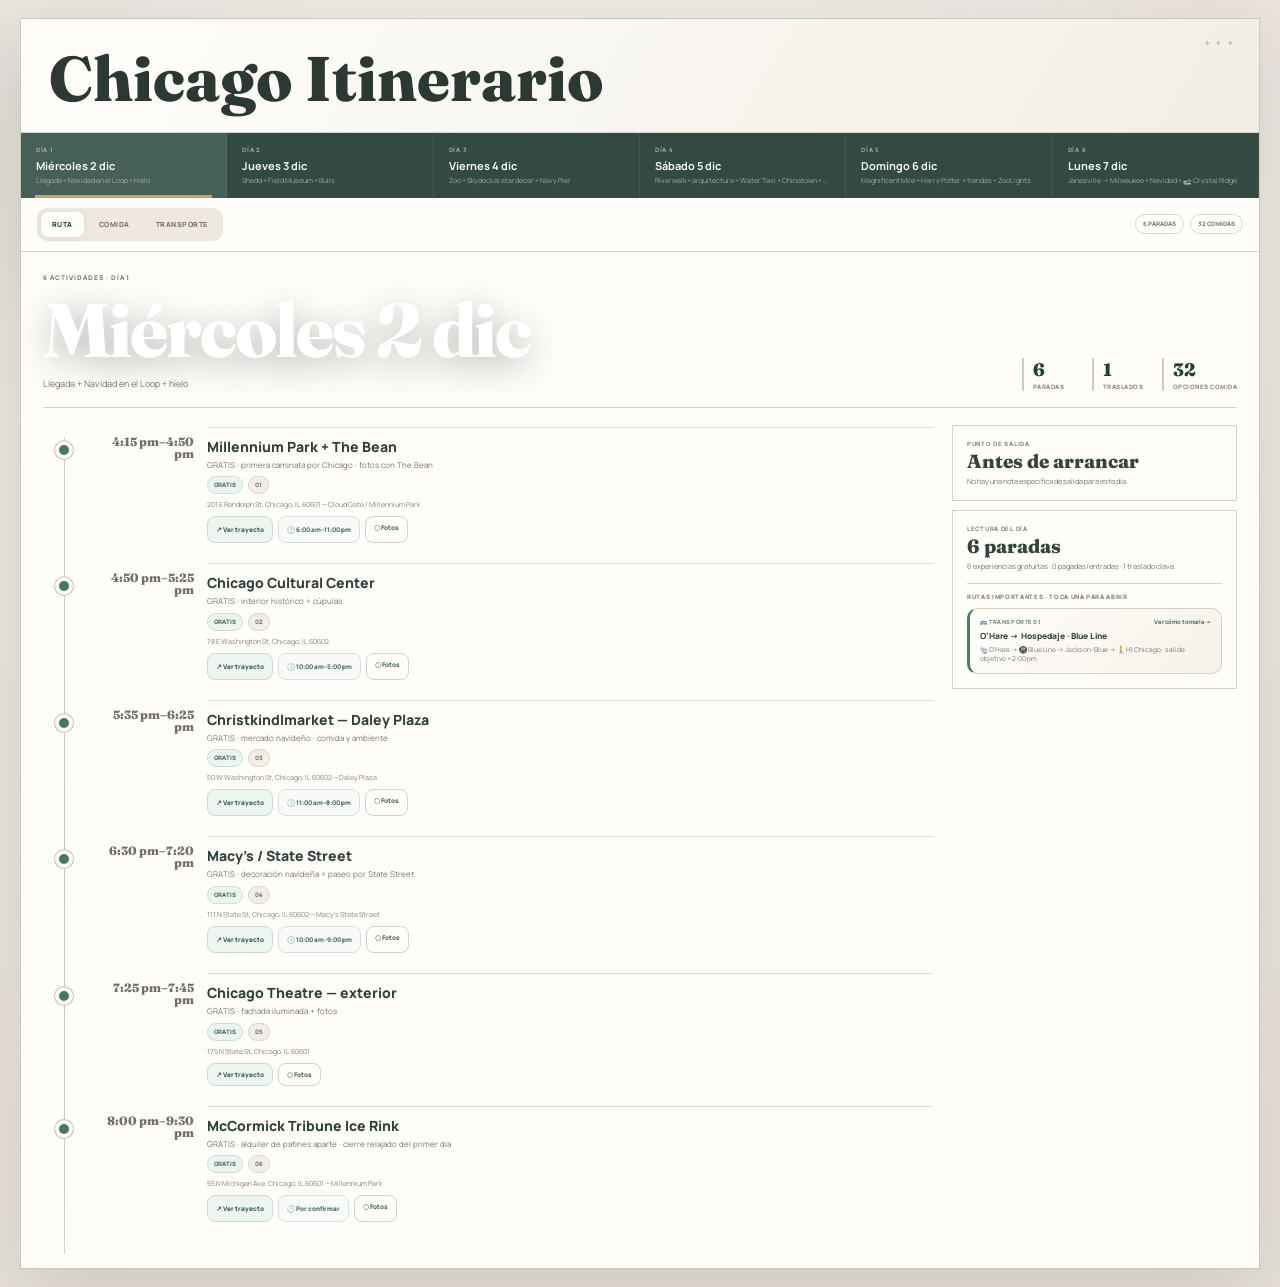
==== commit af154e76: "Update index.html" ====
--- a/index.html
+++ b/index.html
@@ -7182,9 +7182,7 @@
   atlas.innerHTML=`
     <div class="v106-shell">
       <header class="v106-mast">
-        <div class="v106-brand">Chicago · Personal Fieldbook</div>
-        <div class="v106-title">The Chicago Atlas</div>
-        <div class="v106-sub">Tu itinerario completo reorganizado como una experiencia de viaje: recorrido, comida y transporte en un solo sistema, sin eliminar la información original.</div>
+        <div class="v106-title">Chicago Itinerario</div>
       </header>
       <nav class="v106-dayrail" id="v106DayRail"></nav>
       <div class="v106-nav">
@@ -9799,7 +9797,6 @@
 #foodModal .v143-cat[data-context-zero="true"]{display:none!important}
 #foodModal .v143-context-empty{padding:18px 12px;border:1px dashed #d7cdbd;border-radius:14px;background:#fffdf8;color:#7d827d;font-size:10px;text-align:center}
 </style>
-\n
 
 <style id="v154-food-categories-polish">
 /* v154 — food only: polished category cards + cleaner result view */
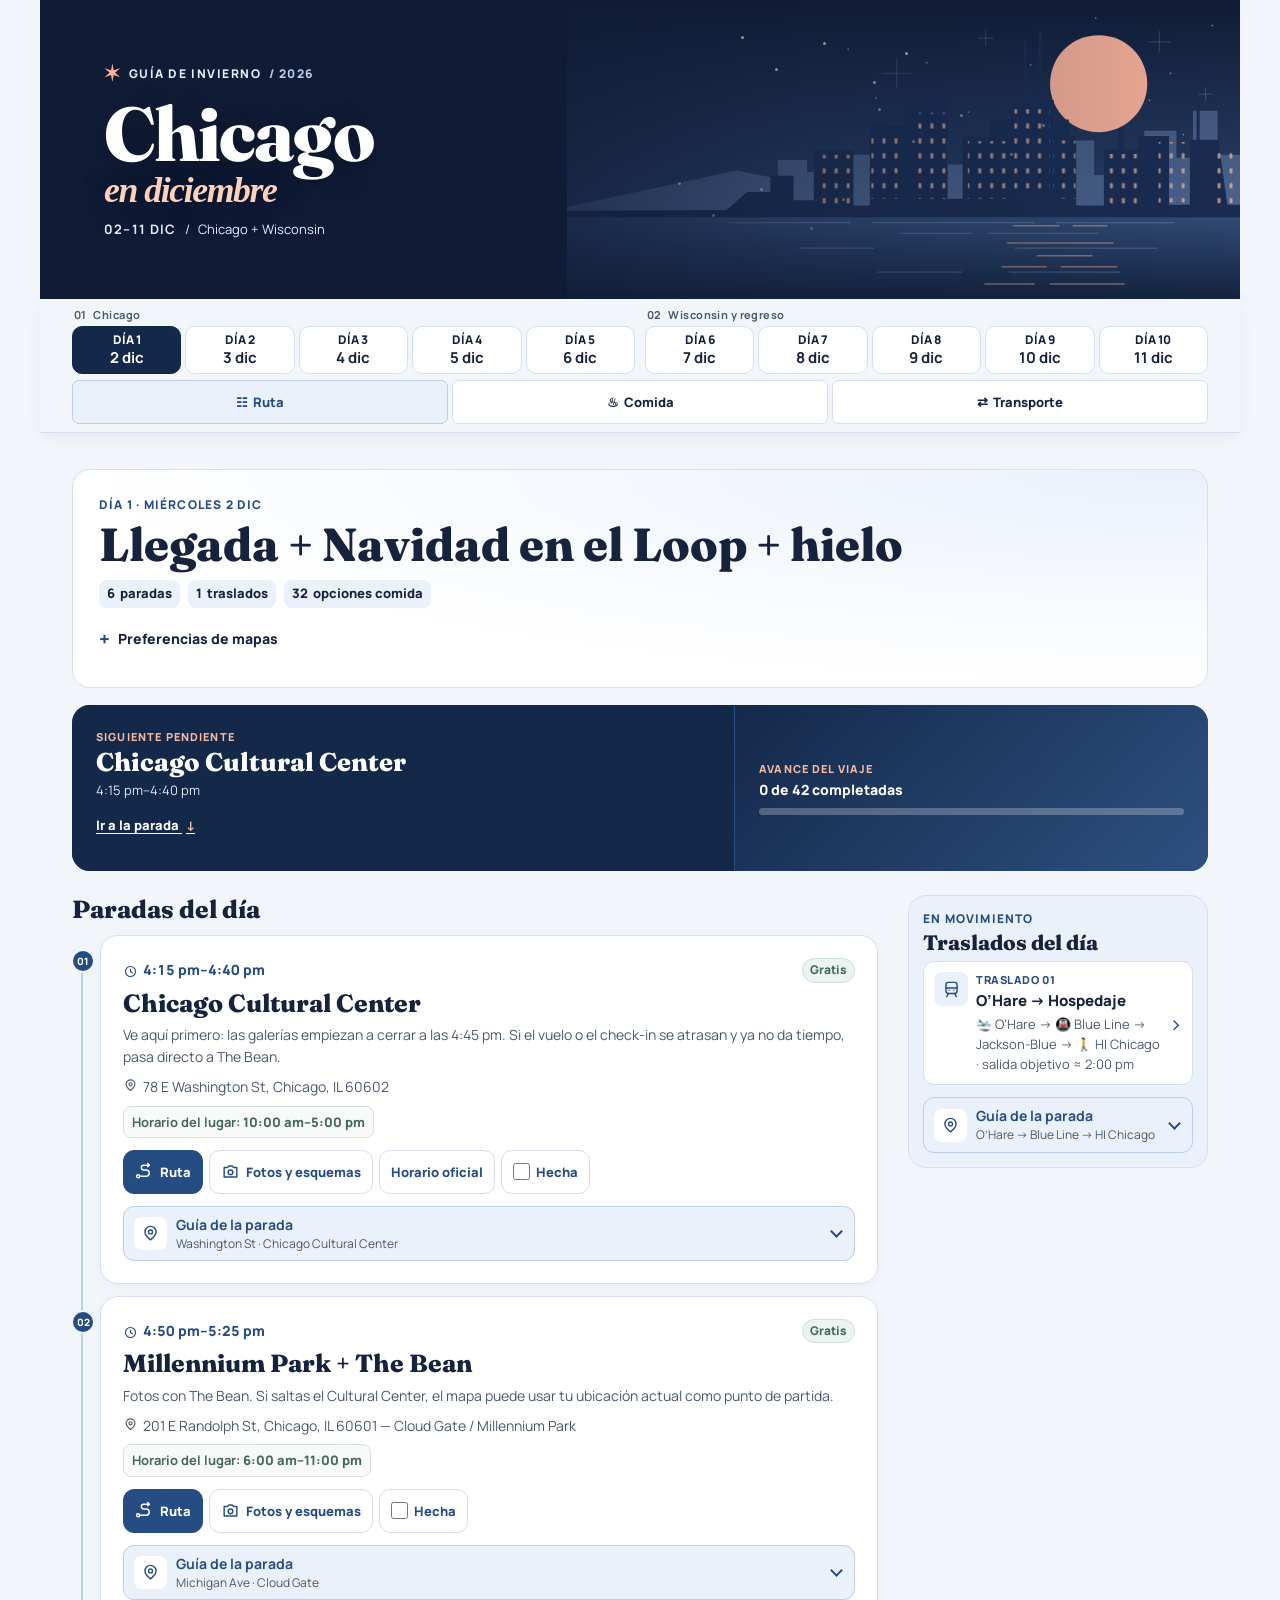
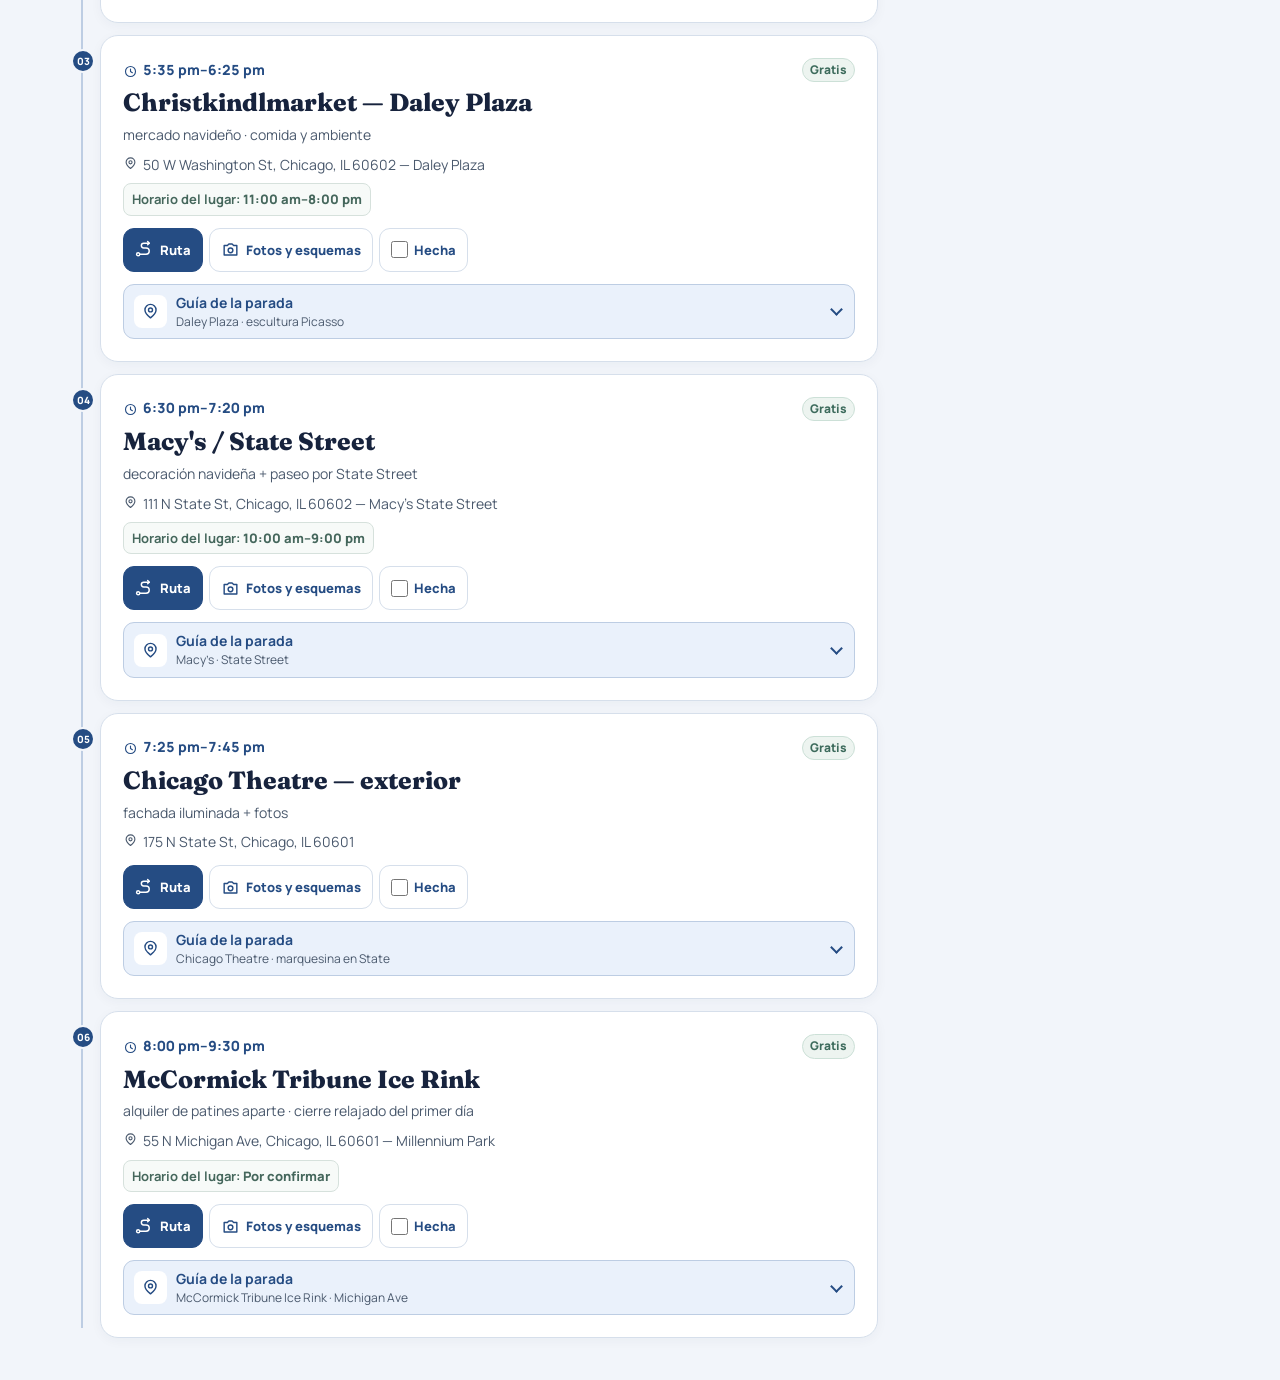
==== commit 158aead5: "Add files via upload" ====
--- a/index.html
+++ b/index.html
@@ -7,2304 +7,24 @@
 <meta content="yes" name="apple-mobile-web-app-capable"/>
 <meta content="black-translucent" name="apple-mobile-web-app-status-bar-style"/>
 <meta content="telephone=no" name="format-detection"/>
-<meta content="#07111f" name="theme-color"/>
-<link href="manifest.webmanifest" rel="manifest"/>
+<meta content="#101c36" name="theme-color"/>
 <meta content="Chicago Field Guide" name="apple-mobile-web-app-title"/>
-<title>Chicago Itinerario</title>
-<style>
-@import url("https://fonts.googleapis.com/css2?family=Fraunces:opsz,wght@9..144,700;9..144,800&family=Manrope:wght@500;700;800&display=swap");
-
-
-:root{
-  --bg:#eef3f9;
-  --bg2:#e7eef7;
-  --panel:#ffffff;
-  --panel2:#f9fbff;
-  --line:#d5dfec;
-  --line-strong:#c4d2e4;
-  --text:#10243b;
-  --muted:#5f738c;
-  --navy:#163a5c;
-  --blue:#0d8dc7;
-  --green:#0d9f70;
-  --gold:#9f6b00;
-  --red:#c83f4a;
-  --safe-top:env(safe-area-inset-top,0px);
-  --safe-bottom:env(safe-area-inset-bottom,0px);
-}
-
-*{box-sizing:border-box}
-html{scroll-behavior:smooth}
-body{
-  margin:0;
-  color:var(--text);
-  font-family:"Manrope","Segoe UI",sans-serif;
-  background:
-    radial-gradient(1300px 580px at -15% -20%,#d8ecff 0%,transparent 62%),
-    radial-gradient(1000px 500px at 115% -25%,#ffe8da 0%,transparent 58%),
-    linear-gradient(180deg,#f7faff 0%,var(--bg) 48%,var(--bg2) 100%);
-  -webkit-font-smoothing:antialiased;
-}
-
-a{color:inherit}
-button,input{font:inherit}
-
-.app{
-  max-width:760px;
-  margin:0 auto;
-  padding:calc(16px + var(--safe-top)) 14px calc(92px + var(--safe-bottom));
-}
-
-.hero{
-  position:relative;
-  overflow:hidden;
-  background:linear-gradient(145deg,#ffffff,#f4f9ff);
-  border:1px solid var(--line);
-  border-radius:22px;
-  padding:22px 16px 18px;
-  box-shadow:0 20px 38px rgba(20,53,89,.12);
-}
-
-.hero:after{
-  content:"";
-  position:absolute;
-  inset:auto -40px -42px auto;
-  width:190px;
-  height:190px;
-  border-radius:50%;
-  background:radial-gradient(circle at center,#cae9ff 0%,#d6eeff 38%,transparent 72%);
-  pointer-events:none;
-}
-
-.eyebrow{
-  font-size:10px;
-  letter-spacing:.18em;
-  font-weight:800;
-  color:var(--blue);
-}
-
-h1{
-  margin:8px 0 8px;
-  font:800 34px/1.03 "Fraunces",serif;
-  letter-spacing:-.5px;
-  color:#0c2440;
-}
-
-.hero p{
-  margin:0;
-  color:var(--muted);
-  font-size:13px;
-  line-height:1.5;
-  max-width:52ch;
-}
-
-.herochips{
-  margin-top:13px;
-  display:flex;
-  flex-wrap:wrap;
-  gap:7px;
-}
-
-.herochips span{
-  display:inline-flex;
-  align-items:center;
-  gap:5px;
-  padding:7px 10px;
-  border-radius:999px;
-  border:1px solid #c9daec;
-  background:#eef6ff;
-  color:#274462;
-  font-size:10.5px;
-  font-weight:700;
-}
-
-.herochips strong{
-  color:#0f3358;
-  font-size:11px;
-}
-
-.countdown{
-  margin-top:10px;
-  display:inline-block;
-  border-radius:12px;
-  border:1px dashed #bdd3ea;
-  background:#f8fcff;
-  padding:8px 10px;
-  color:#355878;
-  font-size:11px;
-  font-weight:700;
-}
-
-.toolbar{
-  display:grid;
-  grid-template-columns:1fr;
-  gap:10px;
-  margin:13px 0;
-}
-
-.progressbox,.reset,.ghost,.share{
-  border:1px solid var(--line);
-  border-radius:14px;
-  background:var(--panel);
-}
-
-.progressbox{
-  padding:11px 12px;
-  box-shadow:0 10px 24px rgba(15,45,73,.08);
-}
-
-.progressline{
-  display:flex;
-  justify-content:space-between;
-  gap:8px;
-  font-size:11px;
-  font-weight:800;
-  color:#284461;
-}
-
-.bar{
-  height:8px;
-  border-radius:999px;
-  background:#e5edf7;
-  margin-top:8px;
-  overflow:hidden;
-}
-
-.bar i{
-  display:block;
-  height:100%;
-  width:0;
-  background:linear-gradient(90deg,#2ca3df,#27b77c);
-  border-radius:999px;
-  transition:width .2s;
-}
-
-.toolstack{
-  display:grid;
-  grid-template-columns:1fr 1fr 1fr;
-  gap:8px;
-}
-
-.ghost,.share,.reset{
-  min-height:44px;
-  padding:0 10px;
-  color:#335273;
-  font-size:11px;
-  font-weight:800;
-}
-
-.reset{color:#6a3043;background:#fff8fa;border-color:#e8c9d2}
-
-.smartpanel{
-  background:var(--panel2);
-  border:1px solid var(--line);
-  border-radius:16px;
-  padding:12px;
-  margin:0 0 12px;
-  box-shadow:0 8px 22px rgba(16,44,72,.07);
-}
-
-.smartpanel label{
-  display:block;
-  margin:0 0 6px;
-  color:#4f6885;
-  font-size:10px;
-  font-weight:800;
-  letter-spacing:.05em;
-  text-transform:uppercase;
-}
-
-#searchInput{
-  width:100%;
-  border:1px solid var(--line-strong);
-  border-radius:12px;
-  padding:10px 12px;
-  background:#fff;
-  color:#1c3653;
-  font-size:12px;
-}
-
-#searchInput:focus{
-  outline:2px solid #8cc8eb;
-  outline-offset:2px;
-}
-
-.filters{
-  display:flex;
-  flex-wrap:wrap;
-  gap:7px;
-  margin-top:9px;
-}
-
-.filter{
-  border:1px solid #ccdaea;
-  background:#fff;
-  color:#355574;
-  border-radius:999px;
-  padding:7px 11px;
-  font-size:10px;
-  font-weight:800;
-}
-
-.filter.active{
-  border-color:#85bfdf;
-  background:#e8f5ff;
-  color:#15456e;
-}
-
-.tabs{
-  position:sticky;
-  top:calc(8px + var(--safe-top));
-  z-index:20;
-  display:flex;
-  gap:7px;
-  overflow:auto;
-  padding:8px 2px;
-  margin-bottom:2px;
-  background:rgba(245,250,255,.92);
-  backdrop-filter:blur(14px);
-  border:1px solid #d8e4f1;
-  border-radius:999px;
-}
-
-.tabs a{
-  white-space:nowrap;
-  text-decoration:none;
-  color:#2f5478;
-  background:#fff;
-  border:1px solid #d3e0ee;
-  border-radius:999px;
-  padding:8px 12px;
-  font-size:11px;
-  font-weight:800;
-}
-
-.day{
-  scroll-margin-top:94px;
-  margin-top:22px;
-}
-
-.dayhead{
-  display:grid;
-  grid-template-columns:1fr auto;
-  column-gap:10px;
-  row-gap:3px;
-  align-items:center;
-  border-bottom:1px solid #d6e2ee;
-  padding-bottom:10px;
-}
-
-.dayhead h2{
-  margin:0;
-  font-size:19px;
-  line-height:1.18;
-  color:#153251;
-}
-
-.dayhead small{
-  color:#5f7690;
-  font-size:10.5px;
-  font-weight:700;
-}
-
-.collapseToggle{
-  grid-column:2;
-  grid-row:1 / span 2;
-  border:1px solid #ccd9e8;
-  background:#fff;
-  color:#3b5f82;
-  border-radius:999px;
-  padding:6px 10px;
-  font-size:10px;
-  font-weight:800;
-}
-
-.start{
-  margin:10px 0 8px;
-  padding:11px 12px;
-  border:1px solid #cddcec;
-  background:#f6fbff;
-  border-radius:13px;
-  color:#2f4f70;
-  font-size:11px;
-}
-
-.start b{color:#16385b}
-
-.timeline{
-  position:relative;
-  padding:2px 0;
-}
-
-.timeline:before{
-  content:"";
-  position:absolute;
-  left:20px;
-  top:7px;
-  bottom:7px;
-  width:2px;
-  background:#c9d8e9;
-}
-
-.stop{
-  position:relative;
-  padding-left:47px;
-  margin:11px 0;
-  animation:rise .35s ease both;
-}
-
-.stop.hidden{display:none}
-
-.dot{
-  position:absolute;
-  left:12px;
-  top:20px;
-  width:18px;
-  height:18px;
-  border-radius:50%;
-  background:#fff;
-  border:4px solid #3f9ed0;
-  z-index:2;
-}
-
-.stop.free .dot{border-color:var(--green)}
-.stop.paid .dot{border-color:var(--gold)}
-
-.stop.done .dot{
-  border-color:#1e7e5d;
-  background:#d8f5ea;
-  box-shadow:0 0 0 4px #2bb37e22;
-}
-
-.card{
-  border:1px solid #d4dfeb;
-  border-radius:18px;
-  background:linear-gradient(165deg,#ffffff,#f8fbff);
-  box-shadow:0 10px 28px rgba(12,42,70,.1);
-  overflow:hidden;
-  transition:.18s;
-}
-
-.stop.done .card{
-  opacity:.72;
-  border-color:#b9d8cb;
-}
-
-.stop.flash .card{animation:spot 1.2s ease}
-
-.top{padding:14px 14px 10px}
-
-.row{display:flex;align-items:flex-start;justify-content:space-between;gap:10px}
-
-.num{
-  font-size:9px;
-  letter-spacing:.13em;
-  font-weight:900;
-  color:#3a6a95;
-}
-
-.place{
-  font-size:17px;
-  font-weight:800;
-  line-height:1.18;
-  margin-top:3px;
-  color:#143353;
-}
-
-.time{
-  font-size:12px;
-  color:#355777;
-  margin-top:6px;
-}
-
-.badge{
-  display:inline-block;
-  margin-top:8px;
-  padding:5px 8px;
-  border-radius:999px;
-  font-size:9px;
-  font-weight:900;
-}
-
-.badge.free{background:#dff5ec;color:#0b7d58}
-.badge.paid{background:#f8ecd8;color:#8a5c00}
-.badge.visit{background:#e7eff8;color:#2f5b85}
-
-.address{
-  margin:11px 0 0;
-  padding:10px 11px;
-  border-radius:11px;
-  background:#f6faff;
-  border:1px solid #d5e2f0;
-}
-
-.address .label{
-  display:block;
-  color:#68809c;
-  text-transform:uppercase;
-  letter-spacing:.1em;
-  font-size:8px;
-  font-weight:900;
-  margin-bottom:3px;
-}
-
-.address .value{
-  color:#234565;
-  font-size:10.5px;
-  line-height:1.35;
-}
-
-.copyAddr{
-  margin-top:8px;
-  border:1px solid #c9daeb;
-  background:#fff;
-  color:#315a80;
-  border-radius:8px;
-  padding:5px 8px;
-  font-size:9px;
-  font-weight:800;
-}
-
-.desc{
-  margin-top:9px;
-  color:#577089;
-  font-size:10.5px;
-  line-height:1.45;
-}
-
-.actions{
-  display:grid;
-  grid-template-columns:1fr 1fr;
-  border-top:1px solid #d7e2ee;
-}
-
-.actions a,.checkbtn{
-  min-height:42px;
-  display:flex;
-  align-items:center;
-  justify-content:center;
-  text-decoration:none;
-  font-size:11px;
-  font-weight:900;
-}
-
-.actions a{color:#2e628f}
-
-.actions a+a{border-left:1px solid #d7e2ee}
-
-.checkbtn{
-  grid-column:1/-1;
-  border:0;
-  border-top:1px solid #d7e2ee;
-  background:#f9fcff;
-  color:#49647f;
-  cursor:pointer;
-}
-
-.checkbtn input{
-  width:17px;
-  height:17px;
-  accent-color:#16a273;
-  margin-right:8px;
-}
-
-.stop.done .checkbtn{color:#1f7b5b}
-
-.daytools{display:flex;justify-content:flex-end;margin:8px 0}
-
-.daytools button{
-  border:1px solid #c9d9ea;
-  background:#fff;
-  color:#3f617f;
-  border-radius:9px;
-  padding:7px 9px;
-  font-size:9px;
-  font-weight:900;
-}
-
-.ski-price{
-  margin-top:9px;
-  display:inline-block;
-  padding:4px 7px;
-  border-radius:999px;
-  background:#fff5df;
-  color:#8b6005;
-  font-size:8px;
-  font-weight:900;
-}
-
-.emptyday{
-  margin:8px 0;
-  padding:10px 11px;
-  border-radius:11px;
-  border:1px dashed #c5d6e8;
-  color:#5d7590;
-  background:#f7fbff;
-  font-size:10px;
-  font-weight:700;
-}
-
-.day.collapsed .timeline,
-.day.collapsed .daytools,
-.day.collapsed .foodhead,
-.day.collapsed .food,
-.day.collapsed .emptyday{display:none}
-
-.foodhead{
-  margin:17px 0 8px;
-  padding:12px;
-  border:1px solid #d8d4c7;
-  background:#fffcf6;
-  border-radius:14px;
-}
-
-.foodhead b{font-size:12px;color:#5a4724}
-
-.foodhead span{
-  display:block;
-  color:#907e5a;
-  font-size:9px;
-  margin-top:3px;
-}
-
-.food{
-  padding:11px 12px;
-  margin:7px 0;
-  border:1px solid #e2ddce;
-  background:#fffefb;
-  border-radius:13px;
-}
-
-.food b{font-size:12px;color:#534222}
-
-.food .addr,.food .kind{
-  font-size:9.5px;
-  margin-top:3px;
-  color:#6f6650;
-}
-
-.food a{
-  display:inline-block;
-  margin-top:7px;
-  color:#8f5f05;
-  text-decoration:none;
-  font-size:10px;
-  font-weight:900;
-}
-
-.travelnotes{
-  margin-top:18px;
-  padding:14px;
-  border-radius:18px;
-  border:1px solid #d4e1ee;
-  background:linear-gradient(160deg,#ffffff,#f6faff);
-}
-
-.travelnotes h3{
-  margin:0;
-  font-size:14px;
-  color:#173a5d;
-}
-
-.travelnotes p{
-  margin:6px 0 10px;
-  color:#5f758f;
-  font-size:11px;
-  line-height:1.45;
-}
-
-.notegrid{
-  display:grid;
-  grid-template-columns:1fr;
-  gap:7px;
-}
-
-.quicklink{
-  display:flex;
-  align-items:center;
-  justify-content:space-between;
-  text-decoration:none;
-  border:1px solid #d4e1ef;
-  border-radius:12px;
-  padding:10px 11px;
-  background:#fff;
-  color:#305a80;
-  font-size:11px;
-  font-weight:800;
-}
-
-.packlist{
-  margin-top:12px;
-  border-top:1px dashed #c7d8ea;
-  padding-top:11px;
-}
-
-.packlist h4{
-  margin:0 0 8px;
-  font-size:12px;
-  color:#20476d;
-}
-
-.packlist label{
-  display:flex;
-  gap:8px;
-  align-items:center;
-  margin:7px 0;
-  color:#45637f;
-  font-size:11px;
-  font-weight:700;
-}
-
-.packlist input{
-  width:16px;
-  height:16px;
-  accent-color:#1b8f67;
-}
-
-.footer{
-  margin-top:20px;
-  text-align:center;
-  color:#67809a;
-  font-size:10px;
-  line-height:1.55;
-}
-
-.topbtn{
-  position:fixed;
-  right:14px;
-  bottom:calc(22px + var(--safe-bottom));
-  width:42px;
-  height:42px;
-  border:1px solid #c8d9ea;
-  border-radius:50%;
-  background:#ffffff;
-  color:#1b466d;
-  font-size:19px;
-  font-weight:900;
-  box-shadow:0 14px 30px rgba(8,35,60,.18);
-  opacity:0;
-  pointer-events:none;
-  transform:translateY(8px);
-  transition:.2s;
-  z-index:60;
-}
-
-.topbtn.show{
-  opacity:1;
-  pointer-events:auto;
-  transform:translateY(0);
-}
-
-.toast{
-  position:fixed;
-  left:50%;
-  bottom:calc(16px + var(--safe-bottom));
-  transform:translate(-50%,20px);
-  opacity:0;
-  pointer-events:none;
-  background:#13385a;
-  color:#f3f9ff;
-  padding:9px 12px;
-  border-radius:999px;
-  font-size:10px;
-  font-weight:900;
-  box-shadow:0 10px 30px rgba(0,0,0,.25);
-  transition:.2s;
-  z-index:70;
-}
-
-.toast.show{opacity:1;transform:translate(-50%,0)}
-
-@keyframes rise{
-  from{opacity:0;transform:translateY(6px)}
-  to{opacity:1;transform:translateY(0)}
-}
-
-@keyframes spot{
-  0%{box-shadow:0 0 0 0 rgba(17,142,208,.36)}
-  100%{box-shadow:0 0 0 18px rgba(17,142,208,0)}
-}
-
-.currencybar{margin:12px 0 14px;padding:13px;border:1px solid #cbdced;border-radius:16px;background:linear-gradient(135deg,#ffffff,#f3f9ff);box-shadow:0 8px 22px rgba(16,44,72,.07)}
-.currencytop{display:flex;justify-content:space-between;align-items:center;gap:10px;margin-bottom:9px}
-.currencytop b{font-size:12px;color:#173b5e}.currencytop span{font-size:9px;color:#68809b;font-weight:800}
-.currencyinputs{display:grid;grid-template-columns:1fr 1fr;gap:8px}.currencyfield{background:#fff;border:1px solid #d5e1ee;border-radius:12px;padding:8px 10px}.currencyfield label{display:block;font-size:8px;text-transform:uppercase;letter-spacing:.08em;color:#71859c;font-weight:900;margin-bottom:3px}.currencyfield input{width:100%;border:0;outline:0;color:#173b5e;font-weight:900;font-size:14px;background:transparent}.currencyresult{margin-top:8px;padding:9px 10px;border-radius:11px;background:#eaf7f2;color:#12694e;font-weight:900;font-size:12px}.currencyresult small{font-size:9px;color:#4c7d6d;margin-left:5px}
-.foodhead{display:flex;justify-content:space-between;align-items:center;gap:10px;margin-top:18px;padding:13px 14px;border:1px solid #d8e2ed;background:linear-gradient(135deg,#f8fbff,#eef6fd);border-radius:16px}.foodhead b{font-size:13px;color:#173b5e}.foodhead span{display:block;color:#68809b;font-size:9px;margin-top:3px}.foodhead .foodicon{font-size:24px;line-height:1}
-.meals{display:grid;grid-template-columns:repeat(3,1fr);gap:8px;margin-top:8px}.meal{padding:11px;border:1px solid #dce5ee;background:#fff;border-radius:14px;box-shadow:0 5px 14px rgba(15,45,73,.05)}.meal .mealtype{font-size:8px;text-transform:uppercase;letter-spacing:.1em;color:#7b8da1;font-weight:900}.meal b{display:block;margin-top:3px;color:#173b5e;font-size:11px}.meal p{margin:4px 0 0;color:#60758c;font-size:9px;line-height:1.4}.meal .price{margin-top:6px;display:inline-block;padding:4px 7px;border-radius:999px;background:#fff5df;color:#8b6005;font-size:8px;font-weight:900}.meal a{display:block;margin-top:7px;color:#176b9c;text-decoration:none;font-size:9px;font-weight:900}.foodgrid{display:grid;grid-template-columns:repeat(2,1fr);gap:7px;margin-top:8px}.food{padding:9px 10px;margin:0;border:1px solid #e0e6ed;background:#fff;border-radius:12px}.food b{font-size:10px;color:#24445f}.food .addr,.food .kind{font-size:8.5px;margin-top:2px;color:#708198}.food a{display:inline-block;margin-top:5px;color:#47718f;text-decoration:none;font-size:8.5px;font-weight:900}.sectionlabel{margin:10px 0 4px;color:#71859b;font-size:8px;text-transform:uppercase;letter-spacing:.1em;font-weight:900}
-@media(max-width:560px){.meals{grid-template-columns:1fr}.foodgrid{grid-template-columns:1fr}.currencyinputs{grid-template-columns:1fr 1fr}}
-@media(max-width:430px){
-  h1{font-size:30px}
-  .toolstack{grid-template-columns:1fr}
-  .tabs{top:calc(6px + var(--safe-top))}
-}
-
-@media(min-width:740px){
-  .toolbar{grid-template-columns:1fr 350px;align-items:stretch}
-  .toolstack{grid-template-columns:1fr 1fr 1fr}
-  .notegrid{grid-template-columns:1fr 1fr}
-}
-
-.transitpanel{margin:14px 0 18px;padding:14px;border:1px solid #cbdced;border-radius:18px;background:linear-gradient(145deg,#ffffff,#f2f8ff);box-shadow:0 10px 26px rgba(16,44,72,.08)}
-.transithead{display:flex;justify-content:space-between;gap:10px;align-items:flex-start}.transithead b{font-size:13px;color:#173b5e}.transithead span{display:block;margin-top:3px;color:#68809b;font-size:9px;line-height:1.35}.transitdate{font-size:8px;font-weight:900;color:#176b9c;background:#e7f5ff;padding:5px 7px;border-radius:999px;white-space:nowrap}.routegrid{display:grid;grid-template-columns:repeat(2,1fr);gap:8px;margin-top:10px}.routecard{padding:10px;border:1px solid #dce5ee;border-radius:14px;background:#fff}.routecard .rline{display:flex;justify-content:space-between;gap:7px;align-items:center}.routecard .rnum{font-size:18px;font-weight:900;color:#0d6da0}.routecard .rname{font-size:9px;font-weight:900;color:#234a68}.routecard .rinfo{margin-top:6px;color:#5e7389;font-size:8.5px;line-height:1.45}.routecard .peak{margin-top:6px;padding:6px 7px;border-radius:9px;background:#fff6e3;color:#8a6208;font-size:8px;font-weight:900}.routecard a{display:inline-block;margin-top:6px;color:#176b9c;text-decoration:none;font-size:8.5px;font-weight:900}.transitnote{margin-top:9px;padding:8px 9px;border-radius:10px;background:#f5f9fd;color:#62778d;font-size:8.5px;line-height:1.45}
-.daytransit{margin:9px 0 11px;padding:10px 11px;border:1px solid #d7e4ef;border-radius:13px;background:#f8fbff}.daytransit b{font-size:9px;color:#234b6c}.daytransit p{margin:3px 0 0;color:#62778d;font-size:8.5px;line-height:1.4}
-@media(max-width:560px){.routegrid{grid-template-columns:1fr}}
-
-/* ===== Comida interactiva por día — prueba Día 1 ===== */
-.dayFoodPanel{margin-top:8px;border:1px solid #d7e3ef;border-radius:16px;background:#f9fbfe;overflow:hidden}
-.dayFoodToggle{width:100%;display:flex;align-items:center;justify-content:space-between;gap:10px;border:0;background:linear-gradient(135deg,#fff,#f2f8fd);padding:13px 14px;color:#173b5e;cursor:pointer;text-align:left}
-.dayFoodToggle .foodToggleTitle{font-size:12px;font-weight:900}
-.dayFoodToggle .foodToggleSub{display:block;margin-top:3px;color:#68809b;font-size:9px;font-weight:700}
-.dayFoodToggle .foodChevron{font-size:16px;font-weight:900;transition:transform .2s}
-.dayFoodPanel.open .foodChevron{transform:rotate(180deg)}
-.dayFoodContent{display:none;padding:0 10px 10px}
-.dayFoodPanel.open .dayFoodContent{display:block}
-.foodCategoryBar{display:flex;gap:7px;overflow:auto;padding:10px 2px 8px;scrollbar-width:thin}
-.foodCategoryBtn{flex:0 0 auto;border:1px solid #d2dfeb;background:#fff;color:#355674;border-radius:999px;padding:8px 10px;font-size:9px;font-weight:900;cursor:pointer}
-.foodCategoryBtn.active{border-color:#8cc3df;background:#eaf6fd;color:#15527b}
-.foodOptionList{display:grid;grid-template-columns:repeat(2,1fr);gap:8px}
-.foodOption{padding:10px;border:1px solid #dce5ee;background:#fff;border-radius:13px}
-.foodOption[hidden]{display:none}
-.foodOption b{display:block;color:#24445f;font-size:10.5px}
-.foodOption .foodOptionType{display:inline-block;margin-top:4px;padding:3px 6px;border-radius:999px;background:#f0f5f9;color:#63788c;font-size:7.5px;font-weight:900}
-.foodOption p{margin:5px 0 0;color:#60758c;font-size:8.5px;line-height:1.4}
-.foodOption .foodOptionAddr{margin-top:4px;color:#71849a;font-size:8px;line-height:1.35}
-.foodOption .food-route-btn{margin-top:7px;width:100%;font-size:8px;padding:7px 8px}
-.foodHint{margin:0 2px 7px;color:#6c8094;font-size:8px;line-height:1.4}
-@media(max-width:560px){.foodOptionList{grid-template-columns:1fr}}
-
-
-.v135-train-emoji{
-  display:inline-flex;
-  align-items:center;
-  justify-content:center;
-  font-size:1.22em;
-  line-height:1;
-  transform:translateY(1px);
-}
-
-</style>
-<style id="transfer-click-fix">.transit-important{cursor:pointer;transition:.15s}.transit-important:hover{border-color:#9bc8df;background:#eef8fd;transform:translateY(-1px)}.transit-important:focus{outline:2px solid #8fc5df;outline-offset:2px}.su2-modal{z-index:25000!important}.su2-box{max-height:min(88vh,720px)}.su2-box .su-goal{margin:10px 0;padding:10px 11px;border:1px solid #cfe2ee;border-radius:12px;background:#f5fbff;color:#214d6c}.su2-box .su-goal strong{display:block;font-size:10px}.su2-box .su-goal span{display:block;margin-top:3px;font-size:8px;color:#6b8091}.su-step{margin:8px 0;border:1px solid #d8e3eb;border-radius:14px;padding:11px;background:#fff}.su-step.main{border-color:#b9d9c8;background:#f4fbf7}.su-step .topline{display:flex;justify-content:space-between;gap:8px;align-items:center}.su-step .topline b{font-size:10px;color:#214d6c}.su-time{font-size:8px;font-weight:900;color:#167253}.su-step p{margin:7px 0;font-size:8.5px;color:#5b7285;line-height:1.45}.su-badge{display:inline-block;padding:5px 7px;border-radius:999px;background:#e9f5fb;color:#176b9c;font-size:7.5px;font-weight:900}.su-options{display:grid;grid-template-columns:1fr 1fr;gap:7px;margin:8px 0}.su-option{padding:9px;border:1px solid #d8e3eb;border-radius:12px;background:#fff}.su-option.recommended{border-color:#b9d9c8;background:#f3fbf6}.su-option .label{font-size:7.5px;text-transform:uppercase;letter-spacing:.08em;color:#718596;font-weight:900}.su-option .route{margin-top:3px;font-size:9px;color:#204d6d;font-weight:900}.su-option .detail{margin-top:4px;font-size:8px;color:#62788b;line-height:1.4}.su-walk{margin:8px 0;padding:8px 9px;border-radius:10px;background:#f7fafc;color:#62798c;font-size:8px;line-height:1.4}.su-map{display:inline-block;margin-top:6px;padding:7px 9px;border-radius:9px;background:#176b9c;color:#fff!important;text-decoration:none;font-size:8px;font-weight:900}.su-note{margin-top:9px;padding:9px 10px;border-radius:10px;background:#f7fafc;color:#718596;font-size:7.5px;line-height:1.45}@media(max-width:560px){.su-options{grid-template-columns:1fr}} </style>
-<style id="zoo-sky-modal-style">
-.transit-zoo-sky{cursor:pointer}
-.transit-stop-links{display:none}
-.zs-summary{display:grid;grid-template-columns:1fr 1fr;gap:8px;margin:10px 0}
-.zs-stop{border:1px solid #d8e4ed;border-radius:13px;padding:10px;background:#fff}
-.zs-stop.primary{border-color:#b9d9c8;background:#f3fbf6}
-.zs-stop b{display:block;font-size:10px;color:#204c6b}
-.zs-stop span{display:block;margin-top:3px;font-size:8px;color:#6a7f91;line-height:1.4}
-.zs-route{margin:8px 0;border:1px solid #d8e3eb;border-radius:14px;padding:11px;background:#fff}
-.zs-route.primary{border-color:#b9d9c8;background:#f4fbf7}
-.zs-route-head{display:flex;justify-content:space-between;gap:8px;align-items:center}
-.zs-route-head b{font-size:10px;color:#214d6c}
-.zs-route-head span{font-size:8px;font-weight:900;color:#167253}
-.zs-times{margin-top:8px;display:grid;gap:5px}
-.zs-time{display:flex;justify-content:space-between;gap:8px;padding:7px 8px;border-radius:9px;background:#f7fafc;font-size:8px;color:#536b7e}
-.zs-time strong{color:#1f4e6d}.zs-time em{font-style:normal;font-weight:900;color:#687e90}
-.zs-walk{margin-top:7px;font-size:8px;color:#62798c;line-height:1.45}
-.zs-maprow{display:flex;gap:6px;margin-top:8px}.zs-maprow button{flex:1;border:1px solid #c9dce8;background:#eef7fc;color:#176b9c;border-radius:9px;padding:7px;font-size:8px;font-weight:900;cursor:pointer}
-.zs-note{margin-top:10px;padding:9px 10px;border-radius:10px;background:#f7fafc;color:#718596;font-size:7.5px;line-height:1.45}
-@media(max-width:480px){.zs-summary{grid-template-columns:1fr}.zs-time{align-items:flex-start;flex-direction:column;gap:2px}}
-</style>
-<style>
-.route-btn{appearance:none;border:1px solid #cfe0ed;background:#f7fbff;color:#176b9c;
-font:inherit;font-size:8.5px;font-weight:900;padding:7px 9px;border-radius:9px;cursor:pointer}
-.route-btn:hover{background:#edf7fc}
-.route-modal{position:fixed;inset:0;z-index:9999;background:rgba(13,30,45,.55);display:flex;
-align-items:flex-end;justify-content:center;padding:12px}
-.route-modal.hidden{display:none}
-.route-box{width:min(520px,100%);background:#fff;border-radius:20px 20px 14px 14px;
-box-shadow:0 18px 60px rgba(0,0,0,.25);padding:18px;max-height:88vh;overflow:auto}
-.route-close{float:right;border:0;background:#eef4f8;width:30px;height:30px;border-radius:50%;
-font-size:18px;cursor:pointer}
-.route-kicker{font-size:8px;font-weight:900;color:#6a8196;text-transform:uppercase;letter-spacing:.08em}
-.route-box h3{margin:5px 38px 5px 0;font-size:16px;color:#183d5a}
-.route-sub{font-size:9px;color:#71859a;line-height:1.45;margin-bottom:13px}
-.route-choice{display:block;width:100%;text-align:left;border:1px solid #d5e2ec;background:#fff;
-border-radius:13px;padding:12px;margin:8px 0;cursor:pointer}
-.route-choice strong{display:block;font-size:10px;color:#214d6c}
-.route-choice span{display:block;font-size:8.5px;color:#657c90;margin-top:3px;line-height:1.4}
-.route-choice.primary{border-color:#bcdccc;background:#f1fbf6}
-.route-result{margin-top:12px;border:1px solid #d6e3ec;border-radius:14px;padding:12px;background:#f8fbfd}
-.route-result .recommend{font-size:10px;font-weight:900;color:#194d70}
-.route-result p{font-size:8.5px;color:#60788e;line-height:1.45;margin:6px 0}
-.route-map{display:inline-block;text-decoration:none;margin-top:5px;padding:8px 10px;border-radius:9px;
-background:#176b9c;color:#fff!important;font-size:8.5px;font-weight:900}
-.route-back{border:0;background:none;color:#176b9c;font-size:8px;font-weight:900;cursor:pointer;padding:5px 0}
-.route-note{font-size:7.5px;color:#8193a2;margin-top:10px;line-height:1.4}
-</style><style>
-.food-route-btn{display:block;margin-top:7px;width:100%;text-align:center}
-.meal .food-route-btn{font-size:8px;padding:6px 8px}
-.food .food-route-btn{font-size:8px;padding:6px 8px}
-</style><style>
-.route-modal{
-  position:fixed !important;
-  inset:0 !important;
-  z-index:9999 !important;
-  display:flex !important;
-  align-items:center !important;
-  justify-content:center !important;
-  padding:18px !important;
-  background:rgba(13,30,45,.58) !important;
-}
-.route-modal.hidden{display:none !important}
-.route-box{
-  width:min(520px,100%) !important;
-  max-height:min(82vh,620px) !important;
-  overflow-y:auto !important;
-  margin:auto !important;
-  border-radius:20px !important;
-  transform:none !important;
-  position:relative !important;
-}
-</style><style class="map-switch-css">
-.map-switch{display:flex;align-items:center;justify-content:space-between;gap:10px;
-margin:8px 0 12px;padding:9px 10px;border:1px solid #d9e5ee;border-radius:12px;background:#fff}
-.map-switch-label{font-size:8px;font-weight:900;color:#536d83}
-.map-switch-buttons{display:flex;gap:4px}
-.map-switch button{border:1px solid #d3e0e9;background:#f7fafc;color:#5c7184;
-font:inherit;font-size:8px;font-weight:900;padding:6px 9px;border-radius:8px;cursor:pointer}
-.map-switch button.active{background:#eaf5fb;border-color:#8fc2df;color:#176b9c}
-</style><style>
-.route-map{cursor:pointer}
-</style><style id="route-controls-v19">
-.route-controls{margin:8px 0 12px;padding:10px;border:1px solid #d9e5ee;border-radius:14px;background:#fff;display:grid;gap:8px}
-.route-control-row{display:flex;align-items:center;justify-content:space-between;gap:10px}
-.route-control-label{font-size:8px;font-weight:900;color:#536d83;white-space:nowrap}
-.route-control-buttons{display:flex;gap:4px;flex-wrap:wrap;justify-content:flex-end}
-.route-control-buttons button{border:1px solid #d3e0e9;background:#f7fafc;color:#5c7184;font:inherit;font-size:8px;font-weight:900;padding:6px 9px;border-radius:9px;cursor:pointer}
-.route-control-buttons button.active{background:#eaf5fb;border-color:#8fc2df;color:#176b9c}
-.hotel-float{position:fixed;right:14px;bottom:calc(76px + env(safe-area-inset-bottom));z-index:9998;border:1px solid rgba(0,0,0,.08);border-radius:999px;padding:10px 14px;background:rgba(255,255,255,.94);backdrop-filter:blur(14px);-webkit-backdrop-filter:blur(14px);box-shadow:0 8px 24px rgba(0,0,0,.16);color:#23465c;font:inherit;font-size:11px;font-weight:900;cursor:pointer}
-.hotel-route-card{margin:12px 0 16px;padding:14px;border:1px solid #d9e5ee;border-radius:16px;background:#fff;display:flex;align-items:center;justify-content:space-between;gap:12px}
-.hotel-route-card .hotel-route-copy{min-width:0}.hotel-route-card b{font-size:11px;color:#24485d}.hotel-route-card span{display:block;font-size:8px;color:#6b8191;margin-top:3px}
-.hotel-route-card button{flex:none;border:1px solid #bcd8e8;background:#edf7fc;color:#176b9c;font:inherit;font-size:9px;font-weight:900;padding:8px 10px;border-radius:10px;cursor:pointer}
-@media(max-width:480px){.route-control-row{align-items:flex-start;flex-direction:column}.route-control-buttons{justify-content:flex-start}.hotel-route-card{align-items:flex-start}.hotel-route-card button{margin-top:1px}}
-</style>
-<style>
-.foodtools{margin-top:8px;border:1px solid #d8e2ed;border-radius:16px;background:#fff;overflow:hidden}
-.foodtools summary{cursor:pointer;list-style:none;padding:13px 14px;background:linear-gradient(135deg,#f8fbff,#eef6fd);font-weight:900;color:#173b5e;font-size:12px}
-.foodtools summary::-webkit-details-marker{display:none}
-.foodtools summary:after{content:"＋";float:right;font-size:16px;color:#4f7393}
-.foodtools[open] summary:after{content:"−"}
-.foodtools .inner{padding:10px}
-.category-title{margin:10px 0 6px;padding:7px 9px;border-radius:10px;background:#f5f8fc;color:#49647f;font-size:9px;font-weight:900;text-transform:uppercase;letter-spacing:.08em}
-.option-grid{display:grid;grid-template-columns:repeat(2,1fr);gap:8px}
-.option-card{border:1px solid #e0e7ef;border-radius:13px;padding:10px;background:#fff;box-shadow:0 4px 12px rgba(15,45,73,.04)}
-.option-card b{display:block;color:#173b5e;font-size:11px}
-.option-card .meta{margin-top:3px;color:#6d8094;font-size:8.5px;line-height:1.35}
-.option-card .price{display:inline-block;margin-top:6px;padding:4px 7px;border-radius:999px;background:#fff5df;color:#8b6005;font-size:8px;font-weight:900}
-.option-card .tag{display:inline-block;margin-top:5px;margin-right:4px;padding:3px 6px;border-radius:999px;background:#eef7f3;color:#217357;font-size:7.5px;font-weight:900}
-.option-actions{display:flex;flex-wrap:wrap;gap:5px;margin-top:7px}
-.option-actions .route-btn,.option-actions a{border:1px solid #d3dfeb;background:#f8fbff;color:#37627f;border-radius:9px;padding:6px 7px;text-decoration:none;font-size:8px;font-weight:900;cursor:pointer}
-.option-actions .route-btn{font:inherit;font-size:8px}
-@media(max-width:560px){.option-grid{grid-template-columns:1fr}}
-</style>
-<style id="food-floating-v36">
-.food-float{position:fixed;right:calc(14px + 126px);bottom:calc(76px + env(safe-area-inset-bottom));z-index:10000;border:1px solid rgba(0,0,0,.08);border-radius:999px;padding:10px 14px;background:rgba(255,255,255,.96);backdrop-filter:blur(14px);-webkit-backdrop-filter:blur(14px);box-shadow:0 8px 24px rgba(0,0,0,.16);color:#23465c;font:inherit;font-size:11px;font-weight:900;cursor:pointer;white-space:nowrap}
-.food-modal{position:fixed;inset:0;z-index:10001;background:rgba(13,30,45,.58);display:flex;align-items:center;justify-content:center;padding:18px}
-.food-modal.hidden{display:none}
-.food-box{width:min(620px,100%);max-height:88vh;overflow:auto;background:#fff;border-radius:22px 22px 14px 14px;box-shadow:0 18px 60px rgba(0,0,0,.28);padding:18px}
-.food-top{display:flex;justify-content:space-between;gap:12px;align-items:flex-start}
-.food-top h3{margin:5px 38px 4px 0;font-size:18px;color:#183d5a}
-.food-top p{margin:0;color:#71859a;font-size:9px;line-height:1.45}
-.food-close{flex:none;border:0;background:#eef4f8;width:32px;height:32px;border-radius:50%;font-size:20px;cursor:pointer;color:#456276}
-.food-day-grid{display:grid;grid-template-columns:1fr 1fr;gap:9px;margin-top:15px}
-.food-day-btn{border:1px solid #d6e3ec;background:linear-gradient(135deg,#fff,#f5f9fc);border-radius:14px;padding:13px;text-align:left;cursor:pointer;color:#173b5e}
-.food-day-btn:hover{background:#eef7fc;border-color:#a9cee2}
-.food-day-btn strong{display:block;font-size:10px}
-.food-day-btn span{display:block;margin-top:4px;color:#708397;font-size:8px;line-height:1.35}
-.food-panel{display:none;margin-top:14px}
-.food-panel.active{display:block}
-.food-back{border:0;background:#eef7fc;color:#176b9c;border-radius:9px;padding:7px 9px;font-size:8.5px;font-weight:900;cursor:pointer}
-.food-selected-title{margin:11px 0 8px;color:#173b5e;font-size:13px;font-weight:900}
-.food-panel .inner{padding:0}
-.food-panel .option-actions{display:flex;flex-wrap:wrap;gap:5px;margin-top:8px}
-.food-panel .option-actions .menu-link,.food-panel .option-actions .photo-link{border:1px solid #d3dfeb;background:#f8fbff;color:#37627f;border-radius:9px;padding:6px 7px;text-decoration:none;font-size:8px;font-weight:900}
-@media(max-width:560px){
-  .food-float{right:14px;bottom:calc(122px + env(safe-area-inset-bottom));padding:9px 12px}
-  .hotel-float{right:14px;bottom:calc(76px + env(safe-area-inset-bottom))}
-  .food-day-grid{grid-template-columns:1fr}
-}
-</style>
-<style id="food-current-location-v41">
-.food-location-tools{display:none !important;margin:12px 0 10px;padding:10px 12px;border:1px solid #d9e5ee;border-radius:13px;background:#f8fbfd;display:flex;align-items:center;justify-content:space-between;gap:10px}
-.food-location-tools p{margin:0;color:#63788c;font-size:8.5px;line-height:1.4}
-.food-location-btn{border:1px solid #bcd8e8;background:#edf7fc;color:#176b9c;border-radius:9px;padding:7px 9px;font:inherit;font-size:8px;font-weight:900;cursor:pointer;white-space:nowrap}
-.food-live-distance{display:block;margin-top:5px;color:#176b9c;font-size:8px;font-weight:900}
-.food-live-distance small{font-weight:700;color:#6d8094}
-@media(max-width:560px){.food-location-tools{align-items:flex-start;flex-direction:column}.food-location-btn{width:100%}}
-</style>
-<style id="v42-final-css">
-/* v42 final: centered overlays + floating controls */
-.route-modal{align-items:center !important;justify-content:center !important;padding:18px !important}
-.route-box{margin:auto !important;position:relative !important;transform:none !important}
-.food-modal{align-items:center !important;justify-content:center !important;padding:18px !important}
-.food-box{margin:auto !important;position:relative !important;transform:none !important}
-.hotel-float,.food-float{right:auto !important;left:50% !important;transform:translateX(-50%) !important}
-.hotel-float{bottom:calc(18px + env(safe-area-inset-bottom)) !important}
-.food-float{bottom:calc(62px + env(safe-area-inset-bottom)) !important}
-.food-location-status{margin:0 2px 9px;padding:8px 10px;border-radius:10px;background:#edf7fc;border:1px solid #cfe1ec;color:#176b9c;font-size:8.5px;font-weight:900}
-.live-distance{display:block;margin-top:5px;color:#176b9c;font-size:8px;font-weight:900}
-.live-distance small{color:#6c8094;font-weight:700}
-</style>
-<style id="v43-fixes">
-/* v43: modal layering and centered origin controls */
-.food-modal, #foodModal, .food-overlay, .food-modal-overlay { z-index: 10000 !important; }
-.route-modal, #routeModal { z-index: 20000 !important; }
-.food-origin-controls { display:flex; gap:8px; justify-content:center; flex-wrap:wrap; margin:10px 0; }
-.food-origin-btn { border:1px solid #c9dbe8; background:#fff; color:#24485d; padding:8px 11px; border-radius:11px; font-weight:900; cursor:pointer; }
-.food-origin-btn.active { background:#eaf5fb; border-color:#8fc2df; color:#176b9c; }
-</style>
-<style id="v43-route-layer">
-#routeModal.route-modal,
-.route-modal {
-  position: fixed !important;
-  inset: 0 !important;
-  width: 100vw !important;
-  height: 100vh !important;
-  z-index: 20000 !important;
-  display: flex !important;
-  align-items: center !important;
-  justify-content: center !important;
-  padding: 20px !important;
-}
-#routeModal.route-modal.hidden { display:none !important; }
-#routeModal .route-box {
-  position: relative !important;
-  z-index: 20001 !important;
-  max-height: min(88vh, 720px) !important;
-  overflow:auto !important;
-}
-</style>
-<style id="v50-food-modal-cleanup">
-/* v50: the only distance shown to the user is the useful walking-route result on each card. */
-#foodModalSub,
-#foodModal .v45-food-status,
-#foodModal .v49-food-status,
-#foodModal .food-location-status,
-#foodModal .v45-live-distance,
-#foodModal .live-distance {
-  display: none !important;
-}
-</style>
-<style id="v54-important-transit">
-.transit-important{
-  position:relative;
-  z-index:3;
-  box-sizing:border-box;
-  margin:0 0 12px 47px;
-  width:calc(100% - 47px);
-  padding:10px 13px;
-  border:1px solid #cfe2ee;
-  border-radius:12px;
-  background:#f5fbff;
-  display:grid;
-  grid-template-columns:auto 1fr;
-  align-items:center;
-  column-gap:8px;
-  row-gap:2px;
-  color:#24485d;
-  box-shadow:0 4px 12px rgba(12,42,70,.035);
-}
-.transit-important b{font-size:.78rem;font-weight:900;white-space:nowrap}
-.transit-important span{font-size:.78rem;font-weight:800;min-width:0}
-.transit-important small{grid-column:2;font-size:.68rem;color:#6c8094;font-weight:700}
-.transit-stop-links{grid-column:2;display:flex;flex-wrap:wrap;gap:6px;margin-top:5px}
-.transit-stop-links a{display:inline-flex;align-items:center;padding:5px 8px;border:1px solid #c6dbe8;border-radius:999px;background:#fff;color:#176b98;text-decoration:none;font-size:.65rem;font-weight:900}
-@media (max-width:560px){
-  .transit-important{
-    grid-template-columns:1fr;
-    row-gap:3px;
-  }
-  .transit-important small{grid-column:1}
-  .transit-important b{white-space:normal}
-  .transit-stop-links{grid-column:1}
-}
-</style>
-<style id="day2-modals-match-day3">
-/* Día 2: mismos bloques visuales que el modal del Día 3 */
-#sheddArrivalModal .su2-box,
-#sheddUnitedModal .su2-box{width:min(520px,100%);}
-
-#sheddArrivalModal .route-kicker,
-#sheddUnitedModal .route-kicker{color:#6a8196;}
-
-#sheddArrivalModal .route-sub,
-#sheddUnitedModal .route-sub{margin-bottom:10px;}
-
-#sheddArrivalModal .zs-summary,
-#sheddUnitedModal .zs-summary{display:grid;grid-template-columns:1fr 1fr;gap:8px;margin:10px 0;}
-
-#sheddArrivalModal .zs-stop,
-#sheddUnitedModal .zs-stop{
-  border:1px solid #d8e4ed;border-radius:13px;padding:10px;background:#fff;
-}
-#sheddArrivalModal .zs-stop.primary,
-#sheddUnitedModal .zs-stop.primary{
-  border-color:#b9d9c8;background:#f3fbf6;
-}
-#sheddArrivalModal .zs-stop b,
-#sheddUnitedModal .zs-stop b{display:block;font-size:10px;color:#204c6b;}
-#sheddArrivalModal .zs-stop span,
-#sheddUnitedModal .zs-stop span{display:block;margin-top:3px;font-size:8px;color:#6a7f91;line-height:1.4;}
-
-#sheddArrivalModal .zs-route,
-#sheddUnitedModal .zs-route{
-  margin:8px 0;border:1px solid #d8e3eb;border-radius:14px;padding:11px;background:#fff;
-}
-#sheddArrivalModal .zs-route.primary,
-#sheddUnitedModal .zs-route.primary{
-  border-color:#b9d9c8;background:#f4fbf7;
-}
-#sheddArrivalModal .zs-route-head,
-#sheddUnitedModal .zs-route-head{
-  display:flex;justify-content:space-between;gap:8px;align-items:center;
-}
-#sheddArrivalModal .zs-route-head b,
-#sheddUnitedModal .zs-route-head b{font-size:10px;color:#214d6c;}
-#sheddArrivalModal .zs-route-head span,
-#sheddUnitedModal .zs-route-head span{font-size:8px;font-weight:900;color:#167253;}
-
-#sheddArrivalModal .zs-times,
-#sheddUnitedModal .zs-times{margin-top:8px;display:grid;gap:5px;}
-#sheddArrivalModal .zs-time,
-#sheddUnitedModal .zs-time{
-  display:flex;justify-content:space-between;gap:8px;padding:7px 8px;
-  border-radius:9px;background:#f7fafc;font-size:8px;color:#536b7e;
-}
-#sheddArrivalModal .zs-time strong,
-#sheddUnitedModal .zs-time strong{color:#1f4e6d;}
-#sheddArrivalModal .zs-time em,
-#sheddUnitedModal .zs-time em{font-style:normal;font-weight:900;color:#687e90;}
-
-#sheddArrivalModal .zs-walk,
-#sheddUnitedModal .zs-walk{margin-top:7px;font-size:8px;color:#62798c;line-height:1.45;}
-
-#sheddArrivalModal .zs-maprow,
-#sheddUnitedModal .zs-maprow{display:flex;gap:6px;margin-top:8px;}
-#sheddArrivalModal .zs-maprow button,
-#sheddUnitedModal .zs-maprow button{
-  flex:1;border:1px solid #c9dce8;background:#eef7fc;color:#176b9c;
-  border-radius:9px;padding:7px;font-size:8px;font-weight:900;cursor:pointer;
-}
-#sheddArrivalModal .zs-note,
-#sheddUnitedModal .zs-note{
-  margin-top:10px;padding:9px 10px;border-radius:10px;background:#f7fafc;
-  color:#718596;font-size:7.5px;line-height:1.45;
-}
-#sheddUnitedModal .zs-stop[data-su-map]{cursor:pointer;}
-#sheddUnitedModal .zs-stop[data-su-map]:hover{border-color:#9fc8dc;background:#f6fbfe;}
-#sheddUnitedModal .zs-stop[data-su-map]:focus-visible{outline:2px solid #3b91bd;outline-offset:2px;}
-@media(max-width:480px){
-  #sheddArrivalModal .zs-summary,
-  #sheddUnitedModal .zs-summary{grid-template-columns:1fr;}
-  #sheddArrivalModal .zs-time,
-  #sheddUnitedModal .zs-time{align-items:flex-start;flex-direction:column;gap:2px;}
-}
-</style>
-<style id="day3-extra-modals-style">
-#zooArrivalModal .su2-box,#skyNavyModal .su2-box,#navyHotelModal .su2-box{width:min(520px,100%)}
-#zooArrivalModal .route-kicker,#skyNavyModal .route-kicker,#navyHotelModal .route-kicker{color:#6a8196}
-#zooArrivalModal .route-sub,#skyNavyModal .route-sub,#navyHotelModal .route-sub{margin-bottom:10px}
-#zooArrivalModal .zs-route,#skyNavyModal .zs-route,#navyHotelModal .zs-route{margin:8px 0;border:1px solid #d8e3eb;border-radius:14px;padding:11px;background:#fff}
-#zooArrivalModal .zs-route.primary,#skyNavyModal .zs-route.primary,#navyHotelModal .zs-route.primary{border-color:#b9d9c8;background:#f4fbf7}
-#zooArrivalModal .zs-route-head,#skyNavyModal .zs-route-head,#navyHotelModal .zs-route-head{display:flex;justify-content:space-between;gap:8px;align-items:center}
-#zooArrivalModal .zs-route-head b,#skyNavyModal .zs-route-head b,#navyHotelModal .zs-route-head b{font-size:10px;color:#214d6c}
-#zooArrivalModal .zs-route-head span,#skyNavyModal .zs-route-head span,#navyHotelModal .zs-route-head span{font-size:8px;font-weight:900;color:#167253}
-#zooArrivalModal .zs-times,#skyNavyModal .zs-times,#navyHotelModal .zs-times{margin-top:8px;display:grid;gap:5px}
-#zooArrivalModal .zs-time,#skyNavyModal .zs-time,#navyHotelModal .zs-time{display:flex;justify-content:space-between;gap:8px;padding:7px 8px;border-radius:9px;background:#f7fafc;font-size:8px;color:#536b7e}
-#zooArrivalModal .zs-time strong,#skyNavyModal .zs-time strong,#navyHotelModal .zs-time strong{color:#1f4e6d}
-#zooArrivalModal .zs-time em,#skyNavyModal .zs-time em,#navyHotelModal .zs-time em{font-style:normal;font-weight:900;color:#687e90}
-#zooArrivalModal .zs-walk,#skyNavyModal .zs-walk,#navyHotelModal .zs-walk{margin-top:7px;font-size:8px;color:#62798c;line-height:1.45}
-#zooArrivalModal .zs-maprow,#skyNavyModal .zs-maprow,#navyHotelModal .zs-maprow{display:flex;gap:6px;margin-top:8px}
-#zooArrivalModal .zs-maprow button,#skyNavyModal .zs-maprow button,#navyHotelModal .zs-maprow button{flex:1;border:1px solid #c9dce8;background:#eef7fc;color:#176b9c;border-radius:9px;padding:7px;font-size:8px;font-weight:900;cursor:pointer}
-#zooArrivalModal .zs-note,#skyNavyModal .zs-note,#navyHotelModal .zs-note{margin-top:10px;padding:9px 10px;border-radius:10px;background:#f7fafc;color:#718596;font-size:7.5px;line-height:1.45}
-@media(max-width:480px){#zooArrivalModal .zs-time,#skyNavyModal .zs-time,#navyHotelModal .zs-time{align-items:flex-start;flex-direction:column;gap:2px}}
-</style><style id="day3-extra-transfer-card-style">.transit-zoo-arrival,.transit-sky-navy,.transit-navy-hotel{cursor:pointer}</style>
-<style id="chicago-v93-redesign">
-/* =========================================================
-   CHICAGO TRIP OS — V93 VISUAL REDESIGN
-   Capa visual sobre el itinerario existente.
-   No reemplaza la lógica JS.
-   ========================================================= */
-
-:root{
-  --chi-red:#d92f3f;
-  --chi-red-dark:#a91f2c;
-  --chi-navy:#071525;
-  --chi-blue:#167da8;
-  --chi-cream:#f5f0e7;
-  --chi-sand:#e9dfcf;
-  --chi-white:#fff;
-  --chi-ink:#142437;
-  --chi-muted:#718096;
-  --chi-green:#15936d;
-  --chi-gold:#c28a25;
-
-  --radius-xl:28px;
-  --radius-lg:21px;
-  --radius-md:15px;
-
-  --shadow-soft:0 12px 35px rgba(7,21,37,.09);
-  --shadow-card:0 18px 45px rgba(7,21,37,.12);
-}
-
-/* ---------- BASE ---------- */
-
-html{
-  scroll-behavior:smooth;
-}
-
-body{
-  background:
-    radial-gradient(
-      900px 500px at 10% -10%,
-      rgba(217,47,63,.08),
-      transparent 65%
-    ),
-    radial-gradient(
-      800px 500px at 100% 5%,
-      rgba(22,125,168,.10),
-      transparent 65%
-    ),
-    var(--chi-cream) !important;
-
-  color:var(--chi-ink) !important;
-}
-
-.app{
-  max-width:860px !important;
-  padding-left:18px !important;
-  padding-right:18px !important;
-}
-
-/* ---------- HERO ---------- */
-
-.hero{
-  min-height:520px;
-  display:flex;
-  flex-direction:column;
-  justify-content:flex-end;
-
-  position:relative;
-  overflow:hidden;
-
-  padding:34px 28px 28px !important;
-
-  border:0 !important;
-  border-radius:34px !important;
-
-  background:
-    linear-gradient(
-      180deg,
-      rgba(7,21,37,.02) 20%,
-      rgba(7,21,37,.35) 55%,
-      rgba(7,21,37,.94) 100%
-    ),
-    linear-gradient(
-      135deg,
-      #174e70 0%,
-      #071525 55%,
-      #d92f3f 150%
-    ) !important;
-
-  box-shadow:
-    0 30px 80px rgba(7,21,37,.22) !important;
-
-  color:#fff !important;
-}
-
-/* Decorative skyline */
-.hero::before{
-  content:"";
-  position:absolute;
-  inset:auto -5% 0;
-  height:52%;
-  opacity:.20;
-  pointer-events:none;
-
-  background:
-    linear-gradient(
-      90deg,
-      transparent 0 4%,
-      #fff 4% 6%,
-      transparent 6% 9%,
-      #fff 9% 13%,
-      transparent 13% 16%,
-      #fff 16% 18%,
-      transparent 18% 23%,
-      #fff 23% 29%,
-      transparent 29% 33%,
-      #fff 33% 36%,
-      transparent 36% 40%,
-      #fff 40% 47%,
-      transparent 47% 51%,
-      #fff 51% 55%,
-      transparent 55% 59%,
-      #fff 59% 64%,
-      transparent 64% 69%,
-      #fff 69% 72%,
-      transparent 72% 78%,
-      #fff 78% 84%,
-      transparent 84% 88%,
-      #fff 88% 94%,
-      transparent 94%
-    );
-
-  clip-path:polygon(
-    0 100%,
-    0 66%,
-    5% 66%,
-    5% 43%,
-    9% 43%,
-    9% 72%,
-    14% 72%,
-    14% 30%,
-    19% 30%,
-    19% 59%,
-    24% 59%,
-    24% 20%,
-    30% 20%,
-    30% 52%,
-    36% 52%,
-    36% 12%,
-    42% 12%,
-    42% 47%,
-    48% 47%,
-    48% 27%,
-    54% 27%,
-    54% 61%,
-    61% 61%,
-    61% 17%,
-    67% 17%,
-    67% 49%,
-    73% 49%,
-    73% 8%,
-    78% 8%,
-    78% 43%,
-    84% 43%,
-    84% 24%,
-    90% 24%,
-    90% 56%,
-    96% 56%,
-    96% 36%,
-    100% 36%,
-    100% 100%
-  );
-}
-
-.hero::after{
-  width:340px !important;
-  height:340px !important;
-  right:-100px !important;
-  bottom:-150px !important;
-
-  background:
-    radial-gradient(
-      circle,
-      rgba(217,47,63,.45),
-      rgba(217,47,63,.08) 45%,
-      transparent 70%
-    ) !important;
-
-  animation:chiFloat 8s ease-in-out infinite alternate;
-}
-
-.hero > *{
-  position:relative;
-  z-index:2;
-}
-
-.eyebrow{
-  color:#ff6d79 !important;
-  font-size:11px !important;
-  letter-spacing:.22em !important;
-}
-
-h1{
-  max-width:650px;
-  margin:12px 0 !important;
-
-  color:#fff !important;
-
-  font-size:clamp(42px,8vw,76px) !important;
-  line-height:.94 !important;
-  letter-spacing:-2px !important;
-
-  text-shadow:
-    0 8px 35px rgba(0,0,0,.30);
-}
-
-.hero p{
-  max-width:620px !important;
-  color:rgba(255,255,255,.78) !important;
-  font-size:14px !important;
-}
-
-.herochips{
-  margin-top:18px !important;
-}
-
-.herochips span{
-  border-color:rgba(255,255,255,.20) !important;
-  background:rgba(255,255,255,.10) !important;
-  backdrop-filter:blur(12px);
-  color:#fff !important;
-}
-
-.herochips strong{
-  color:#fff !important;
-}
-
-.countdown{
-  align-self:flex-start;
-  margin-top:15px !important;
-
-  border:1px solid rgba(255,255,255,.18) !important;
-  background:rgba(255,255,255,.09) !important;
-  color:#fff !important;
-
-  backdrop-filter:blur(14px);
-}
-
-/* ---------- TOP TOOLBAR ---------- */
-
-.toolbar{
-  margin:18px 0 !important;
-}
-
-.progressbox{
-  border:0 !important;
-  border-radius:20px !important;
-  background:#fff !important;
-  box-shadow:var(--shadow-soft) !important;
-}
-
-.progressline{
-  color:var(--chi-ink) !important;
-}
-
-.bar{
-  height:10px !important;
-  background:#edf0f2 !important;
-}
-
-.bar i{
-  background:
-    linear-gradient(
-      90deg,
-      var(--chi-red),
-      #ef6a48,
-      var(--chi-green)
-    ) !important;
-}
-
-/* ---------- BUTTONS ---------- */
-
-.ghost,
-.share,
-.reset{
-  border-radius:15px !important;
-  border:1px solid #d9d3c9 !important;
-  background:#fff !important;
-
-  transition:
-    transform .2s ease,
-    box-shadow .2s ease,
-    background .2s ease !important;
-}
-
-.ghost:hover,
-.share:hover,
-.reset:hover{
-  transform:translateY(-2px);
-  box-shadow:0 10px 25px rgba(7,21,37,.10);
-}
-
-.share{
-  color:var(--chi-red-dark) !important;
-}
-
-.reset{
-  color:#7b3440 !important;
-}
-
-/* ---------- SEARCH ---------- */
-
-.smartpanel{
-  border:0 !important;
-  border-radius:21px !important;
-  background:#fff !important;
-  box-shadow:var(--shadow-soft) !important;
-}
-
-#searchInput{
-  min-height:48px;
-  border:1px solid #ddd7cd !important;
-  border-radius:14px !important;
-  background:#faf9f6 !important;
-}
-
-.filter{
-  border-color:#ded8ce !important;
-  background:#fff !important;
-}
-
-.filter.active{
-  border-color:var(--chi-red) !important;
-  background:#fff1f2 !important;
-  color:var(--chi-red-dark) !important;
-}
-
-/* ---------- NAVIGATION ---------- */
-
-.tabs{
-  border:0 !important;
-  padding:7px !important;
-
-  background:rgba(255,255,255,.82) !important;
-
-  box-shadow:
-    0 12px 30px rgba(7,21,37,.10);
-
-  backdrop-filter:blur(20px) !important;
-}
-
-.tabs a{
-  border:0 !important;
-  background:transparent !important;
-  color:#536273 !important;
-  transition:.2s;
-}
-
-.tabs a:hover{
-  background:#f4eeee !important;
-  color:var(--chi-red) !important;
-}
-
-.tabs a[href="#day1"]{
-  color:var(--chi-red-dark) !important;
-}
-
-/* ---------- DAY HEADER ---------- */
-
-.day{
-  margin-top:48px !important;
-}
-
-.dayhead{
-  position:relative;
-
-  padding:
-    0 0 18px !important;
-
-  border-bottom:1px solid #d8d1c6 !important;
-}
-
-.dayhead::before{
-  content:"";
-  position:absolute;
-  left:0;
-  bottom:-2px;
-
-  width:64px;
-  height:3px;
-
-  border-radius:99px;
-
-  background:var(--chi-red);
-}
-
-.dayhead h2{
-  font-family:"Fraunces",serif !important;
-  font-size:clamp(25px,5vw,34px) !important;
-  letter-spacing:-.5px;
-  color:var(--chi-navy) !important;
-}
-
-.dayhead small{
-  color:#8a7f72 !important;
-}
-
-/* ---------- DAY START ---------- */
-
-.start{
-  margin:16px 0 !important;
-  padding:17px !important;
-
-  border:0 !important;
-  border-left:4px solid var(--chi-red) !important;
-
-  border-radius:16px !important;
-
-  background:#fff !important;
-
-  box-shadow:var(--shadow-soft);
-}
-
-/* ---------- TIMELINE ---------- */
-
-.timeline::before{
-  left:21px !important;
-  width:3px !important;
-
-  background:
-    linear-gradient(
-      180deg,
-      var(--chi-red),
-      #e6b49c 45%,
-      #a9d5c5 100%
-    ) !important;
-
-  transform-origin:top;
-  animation:drawLine 1.5s ease both;
-}
-
-.stop{
-  padding-left:58px !important;
-  margin:22px 0 !important;
-
-  animation:
-    chiReveal .55s cubic-bezier(.2,.8,.2,1) both !important;
-}
-
-.stop:nth-child(2){animation-delay:.04s !important}
-.stop:nth-child(3){animation-delay:.08s !important}
-.stop:nth-child(4){animation-delay:.12s !important}
-.stop:nth-child(5){animation-delay:.16s !important}
-.stop:nth-child(6){animation-delay:.20s !important}
-.stop:nth-child(7){animation-delay:.24s !important}
-.stop:nth-child(8){animation-delay:.28s !important}
-
-.dot{
-  left:13px !important;
-  top:25px !important;
-
-  width:19px !important;
-  height:19px !important;
-
-  border:5px solid var(--chi-red) !important;
-
-  box-shadow:
-    0 0 0 6px rgba(217,47,63,.08);
-}
-
-.stop.free .dot{
-  border-color:var(--chi-green) !important;
-}
-
-.stop.paid .dot{
-  border-color:var(--chi-gold) !important;
-}
-
-/* ---------- CARDS ---------- */
-
-.card{
-  border:0 !important;
-  border-radius:22px !important;
-
-  background:#fff !important;
-
-  box-shadow:var(--shadow-card) !important;
-
-  transition:
-    transform .25s cubic-bezier(.2,.8,.2,1),
-    box-shadow .25s ease !important;
-}
-
-.card:hover{
-  transform:translateY(-4px);
-  box-shadow:
-    0 24px 60px rgba(7,21,37,.16) !important;
-}
-
-.top{
-  padding:19px !important;
-}
-
-.num{
-  color:var(--chi-red) !important;
-  letter-spacing:.16em !important;
-}
-
-.place{
-  color:var(--chi-navy) !important;
-
-  font-family:"Fraunces",serif;
-  font-size:22px !important;
-  letter-spacing:-.2px;
-}
-
-.time{
-  color:#586b7b !important;
-  font-weight:800;
-}
-
-.badge{
-  border-radius:99px !important;
-}
-
-.address{
-  margin-top:14px !important;
-  border:0 !important;
-  background:#f7f5f1 !important;
-  border-radius:13px !important;
-}
-
-.copyAddr{
-  border-color:#d8d0c5 !important;
-  color:#5b5d5d !important;
-}
-
-/* ---------- DESCRIPTION ---------- */
-
-.desc{
-  color:#657384 !important;
-  font-size:11px !important;
-  line-height:1.65 !important;
-}
-
-/* ---------- ACTIONS ---------- */
-
-.actions{
-  border-top:1px solid #eee9e2 !important;
-}
-
-.actions a,
-.checkbtn{
-  min-height:48px !important;
-}
-
-.actions a{
-  color:var(--chi-red-dark) !important;
-}
-
-.checkbtn{
-  background:#faf9f6 !important;
-  color:#607080 !important;
-}
-
-/* ---------- DONE STATE ---------- */
-
-.stop.done .card{
-  opacity:.60;
-  transform:scale(.985);
-}
-
-.stop.done .dot{
-  border-color:var(--chi-green) !important;
-  background:#d9f5eb !important;
-
-  box-shadow:
-    0 0 0 7px rgba(21,147,109,.10) !important;
-}
-
-/* ---------- TRANSIT ---------- */
-
-.transit-important{
-  margin-left:58px !important;
-  width:calc(100% - 58px) !important;
-
-  border:0 !important;
-  border-radius:15px !important;
-
-  background:
-    linear-gradient(
-      135deg,
-      #edf8fc,
-      #f7fbfd
-    ) !important;
-
-  box-shadow:none !important;
-
-  color:#24506a !important;
-}
-
-.transit-important::before{
-  content:"";
-  display:block;
-
-  width:4px;
-  height:100%;
-
-  position:absolute;
-  left:0;
-  top:0;
-
-  border-radius:99px;
-  background:var(--chi-blue);
-}
-
-/* ---------- TRANSIT PANEL ---------- */
-
-.transitpanel{
-  border:0 !important;
-  border-radius:24px !important;
-
-  background:
-    linear-gradient(
-      145deg,
-      #071525,
-      #12344c
-    ) !important;
-
-  color:#fff !important;
-
-  box-shadow:
-    0 25px 60px rgba(7,21,37,.20) !important;
-}
-
-.transithead b{
-  color:#fff !important;
-}
-
-.transithead span{
-  color:rgba(255,255,255,.62) !important;
-}
-
-.transitdate{
-  background:rgba(255,255,255,.12) !important;
-  color:#fff !important;
-}
-
-.routecard{
-  border-color:rgba(255,255,255,.10) !important;
-  background:rgba(255,255,255,.07) !important;
-}
-
-.routecard .rnum{
-  color:#62c4e8 !important;
-}
-
-.routecard .rname,
-.routecard .rinfo{
-  color:rgba(255,255,255,.75) !important;
-}
-
-.routecard .peak{
-  background:rgba(217,47,63,.16) !important;
-  color:#ffadb4 !important;
-}
-
-.routecard a{
-  color:#72d0ee !important;
-}
-
-.transitnote{
-  background:rgba(255,255,255,.06) !important;
-  color:rgba(255,255,255,.58) !important;
-}
-
-/* ---------- FOOD ---------- */
-
-.foodhead{
-  border:0 !important;
-
-  background:
-    linear-gradient(
-      135deg,
-      #fff,
-      #f4eee5
-    ) !important;
-
-  border-radius:20px !important;
-  box-shadow:var(--shadow-soft);
-}
-
-.foodhead b{
-  color:var(--chi-navy) !important;
-}
-
-.meal,
-.food,
-.option-card,
-.foodOption{
-  border-color:#e4ddd3 !important;
-  background:#fff !important;
-  border-radius:16px !important;
-
-  transition:
-    transform .2s ease,
-    box-shadow .2s ease !important;
-}
-
-.meal:hover,
-.food:hover,
-.option-card:hover,
-.foodOption:hover{
-  transform:translateY(-3px);
-  box-shadow:0 12px 30px rgba(7,21,37,.09);
-}
-
-.meal b,
-.food b,
-.option-card b,
-.foodOption b{
-  color:var(--chi-navy) !important;
-}
-
-/* ---------- ROUTE BUTTONS ---------- */
-
-.route-btn,
-.food-route-btn{
-  border:0 !important;
-
-  background:
-    linear-gradient(
-      135deg,
-      var(--chi-red),
-      var(--chi-red-dark)
-    ) !important;
-
-  color:#fff !important;
-
-  border-radius:10px !important;
-
-  box-shadow:
-    0 7px 18px rgba(217,47,63,.20);
-}
-
-/* ---------- MODALS ---------- */
-
-.route-modal,
-.food-modal{
-  background:rgba(3,13,23,.72) !important;
-  backdrop-filter:blur(8px);
-}
-
-.route-box,
-.food-box{
-  border:0 !important;
-  border-radius:26px !important;
-
-  box-shadow:
-    0 35px 100px rgba(0,0,0,.35) !important;
-
-  animation:
-    modalIn .3s cubic-bezier(.2,.8,.2,1) both;
-}
-
-.route-choice,
-.route-result,
-.zs-route,
-.zs-stop{
-  border-color:#e3ddd4 !important;
-  border-radius:15px !important;
-}
-
-.route-choice.primary,
-.zs-route.primary,
-.zs-stop.primary{
-  border-color:#a9d8c6 !important;
-  background:#f0faf6 !important;
-}
-
-/* ---------- CURRENCY ---------- */
-
-.currencybar{
-  border:0 !important;
-  border-radius:20px !important;
-
-  background:#fff !important;
-
-  box-shadow:var(--shadow-soft) !important;
-}
-
-.currencyresult{
-  background:#edf8f3 !important;
-  color:#137454 !important;
-}
-
-/* ---------- PACK LIST ---------- */
-
-.travelnotes{
-  border:0 !important;
-  border-radius:22px !important;
-
-  background:#fff !important;
-
-  box-shadow:var(--shadow-soft) !important;
-}
-
-.quicklink{
-  border-color:#e1dbd2 !important;
-  border-radius:13px !important;
-}
-
-/* ---------- FLOATING CONTROLS ---------- */
-
-.hotel-float,
-.food-float{
-  border:0 !important;
-
-  background:
-    rgba(7,21,37,.94) !important;
-
-  color:#fff !important;
-
-  box-shadow:
-    0 15px 35px rgba(7,21,37,.30) !important;
-
-  transition:
-    transform .2s ease,
-    box-shadow .2s ease !important;
-}
-
-.hotel-float:hover,
-.food-float:hover{
-  transform:translateX(-50%) translateY(-3px) !important;
-}
-
-/* ---------- TOP BUTTON ---------- */
-
-.topbtn{
-  border:0 !important;
-  background:var(--chi-red) !important;
-  color:#fff !important;
-
-  box-shadow:
-    0 15px 35px rgba(217,47,63,.30) !important;
-}
-
-/* ---------- TOAST ---------- */
-
-.toast{
-  background:var(--chi-navy) !important;
-  border:1px solid rgba(255,255,255,.12);
-}
-
-/* ---------- SECTION LABELS ---------- */
-
-.sectionlabel{
-  color:#927e6b !important;
-  letter-spacing:.14em !important;
-}
-
-/* ---------- DAY COLLAPSE ---------- */
-
-.collapseToggle{
-  border:0 !important;
-  background:#f2eee8 !important;
-  color:#5e5b58 !important;
-}
-
-/* ---------- ACCESSIBILITY ---------- */
-
-button:focus-visible,
-a:focus-visible,
-input:focus-visible{
-  outline:3px solid rgba(217,47,63,.35) !important;
-  outline-offset:3px;
-}
-
-/* ---------- ANIMATIONS ---------- */
-
-@keyframes chiReveal{
-  from{
-    opacity:0;
-    transform:translateY(18px);
-  }
-  to{
-    opacity:1;
-    transform:translateY(0);
-  }
-}
-
-@keyframes drawLine{
-  from{
-    transform:scaleY(0);
-  }
-  to{
-    transform:scaleY(1);
-  }
-}
-
-@keyframes modalIn{
-  from{
-    opacity:0;
-    transform:translateY(18px) scale(.97);
-  }
-  to{
-    opacity:1;
-    transform:translateY(0) scale(1);
-  }
-}
-
-@keyframes chiFloat{
-  from{
-    transform:translate(0,0) scale(1);
-  }
-  to{
-    transform:translate(-20px,-15px) scale(1.08);
-  }
-}
-
-/* ---------- REDUCED MOTION ---------- */
-
-@media(prefers-reduced-motion:reduce){
-  *,
-  *::before,
-  *::after{
-    animation-duration:.01ms !important;
-    animation-iteration-count:1 !important;
-    scroll-behavior:auto !important;
-    transition-duration:.01ms !important;
-  }
-}
-
-/* ---------- TABLET ---------- */
-
-@media(min-width:700px){
-
-  .app{
-    padding-top:30px !important;
-  }
-
-  .hero{
-    min-height:600px;
-    padding:42px !important;
-  }
-
-  .timeline{
-    padding-right:12px;
-  }
-
-  .stop{
-    padding-left:72px !important;
-  }
-
-  .timeline::before{
-    left:26px !important;
-  }
-
-  .dot{
-    left:17px !important;
-  }
-
-  .transit-important{
-    margin-left:72px !important;
-    width:calc(100% - 72px) !important;
-  }
-
-  .place{
-    font-size:24px !important;
-  }
-}
-
-/* ---------- PHONE ---------- */
-
-@media(max-width:560px){
-
-  .app{
-    padding-left:12px !important;
-    padding-right:12px !important;
-  }
-
-  .hero{
-    min-height:590px;
-    padding:26px 20px 22px !important;
-    border-radius:27px !important;
-  }
-
-  h1{
-    font-size:48px !important;
-  }
-
-  .hero p{
-    font-size:13px !important;
-  }
-
-  .day{
-    margin-top:38px !important;
-  }
-
-  .dayhead h2{
-    font-size:25px !important;
-  }
-
-  .stop{
-    padding-left:48px !important;
-    margin:18px 0 !important;
-  }
-
-  .timeline::before{
-    left:18px !important;
-  }
-
-  .dot{
-    left:10px !important;
-    width:17px !important;
-    height:17px !important;
-  }
-
-  .transit-important{
-    margin-left:48px !important;
-    width:calc(100% - 48px) !important;
-  }
-
-  .top{
-    padding:16px !important;
-  }
-
-  .place{
-    font-size:20px !important;
-  }
-
-  .card{
-    border-radius:19px !important;
-  }
-
-  .actions a,
-  .checkbtn{
-    min-height:46px !important;
-  }
-
-  .routegrid{
-    gap:7px !important;
-  }
-
-  .transitpanel{
-    border-radius:21px !important;
-    padding:13px !important;
-  }
-
-  .foodgrid,
-  .option-grid{
-    gap:7px !important;
-  }
-}
-
-/* ---------- EXTRA SMALL ---------- */
-
-@media(max-width:380px){
-
-  h1{
-    font-size:42px !important;
-  }
-
-  .hero{
-    min-height:560px;
-  }
-
-  .herochips span{
-    padding:6px 8px !important;
-  }
-}
-</style>
-<style id="v160-itinerary-hours-visible">
-/* v160 — Horarios visibles dentro de cada tarjeta del itinerario */
-.it-hours{
-  display:flex !important;
-  align-items:flex-start !important;
-  gap:7px !important;
-  margin-top:8px !important;
-  padding:7px 10px !important;
-  width:100% !important;
-  max-width:100% !important;
-  box-sizing:border-box !important;
-  border:1px solid #cfe1d7 !important;
-  border-radius:11px !important;
-  background:linear-gradient(135deg,#f3f8f4 0%,#fffdf9 100%) !important;
-  color:#315449 !important;
-  font-size:10px !important;
-  line-height:1.28 !important;
-  visibility:visible !important;
-  opacity:1 !important;
-  position:relative !important;
-  z-index:2 !important;
-}
-.it-hours-icon{
-  display:inline-flex !important;
-  align-items:center !important;
-  justify-content:center !important;
-  width:20px !important;
-  height:20px !important;
-  flex:0 0 20px !important;
-  border-radius:50% !important;
-  background:#dfeee5 !important;
-  color:#236247 !important;
-  font-size:11px !important;
-}
-.it-hours b{display:block !important;font-weight:900 !important;color:#244d3e !important;margin-bottom:1px !important}
-.it-hours small{display:block !important;color:#668078 !important;font-size:8.5px !important;line-height:1.25 !important;margin-top:1px !important}
-@media(max-width:740px){
- .it-hours{font-size:9.5px !important;padding:7px 9px !important}
- .it-hours small{font-size:8px !important}
-}
-</style><style id="v160-hours-legend-style">
-.it-hours-legend{margin:0 0 10px;padding:7px 10px;border:1px solid #e2ebe6;border-radius:10px;background:#fbfdfb;color:#60746e;font-size:9px;line-height:1.3}
-</style><style id="v162-hours-next-to-route">
-/* v162 — Horario directamente en la fila de acciones, junto a Ver trayecto */
-.actions.has-hours{
-  display:grid !important;
-  grid-template-columns:1fr 1fr 1fr !important;
-  align-items:stretch !important;
-}
-.actions.has-hours .route-btn{
-  width:auto !important;
-  min-width:0 !important;
-  min-height:42px !important;
-  border:0 !important;
-  border-right:1px solid #d7e2ee !important;
-  border-radius:0 !important;
-  background:transparent !important;
-  display:flex !important;
-  align-items:center !important;
-  justify-content:center !important;
-  text-align:center !important;
-}
-.actions.has-hours > .it-hours-action{
-  width:auto !important;
-  max-width:none !important;
-  min-height:42px !important;
-  margin:0 !important;
-  padding:6px 7px !important;
-  box-sizing:border-box !important;
-  border:0 !important;
-  border-right:1px solid #d7e2ee !important;
-  border-radius:0 !important;
-  background:#fbfdfb !important;
-  display:flex !important;
-  align-items:center !important;
-  justify-content:center !important;
-  gap:4px !important;
-  color:#315449 !important;
-  font-size:8px !important;
-  line-height:1.2 !important;
-}
-.actions.has-hours > .it-hours-action .it-hours-icon{
-  width:16px !important; height:16px !important; flex:0 0 16px !important;
-  font-size:9px !important;
-}
-.actions.has-hours > .it-hours-action > span:not(.it-hours-icon){
-  display:block !important; text-align:left !important;
-}
-.actions.has-hours > .it-hours-action b{
-  display:block !important; font-size:8px !important; margin:0 !important;
-}
-.actions.has-hours > .it-hours-action small{
-  display:none !important;
-}
-.actions.has-hours > a{
-  min-height:42px !important;
-}
-.actions.has-hours .checkbtn{
-  grid-column:1/-1 !important;
-}
-@media(max-width:560px){
-  .actions.has-hours{grid-template-columns:1fr 1.08fr 1fr !important;}
-  .actions.has-hours .route-btn, .actions.has-hours > a, .actions.has-hours > .it-hours-action{font-size:7.7px !important;}
-}
-</style><style id="v165-planning-note-style">
-.transit-planning-note{margin:8px 0 10px 0;padding:8px 10px;border:1px solid #d8e3d4;border-radius:10px;background:#f4f8f3;color:#536b59;font-size:9px;line-height:1.45}
-@media(max-width:700px){.transit-planning-note{font-size:8px}}
-</style></head>
+<title>Chicago en diciembre · Itinerario de viaje</title>
+<link rel="stylesheet" href="./assets/css/base.css">
+<link rel="stylesheet" href="./assets/css/legacy.css">
+<link rel="stylesheet" href="./assets/css/itinerary.css">
+<link rel="stylesheet" href="./assets/css/dialogs.css">
+<link rel="stylesheet" href="./assets/css/mobile.css">
+<link rel="stylesheet" href="./assets/css/guide-panels.css">
+
+</head>
 <body data-maps-provider="Apple Maps"><div aria-label="Configuración de rutas" class="route-controls">
 <div class="route-control-row"><div class="route-control-label">🗺️ MAPA</div><div class="route-control-buttons"><button data-map-provider="apple" type="button">🍎 Apple Maps</button><button data-map-provider="google" type="button">🟦 Google Maps</button></div></div>
 <div class="route-control-row"><div class="route-control-label">📍 ORIGEN</div><div class="route-control-buttons"><button data-origin-mode="current" type="button">📍 Ubicación actual</button><button data-origin-mode="hotel" type="button">🏨 Hospedaje</button></div></div>
 </div>
 <main class="app">
 <section class="hero">
-<div class="eyebrow">CHICAGO · 2–5 DICIEMBRE 2026</div>
+<div class="eyebrow">CHICAGO Y WISCONSIN · 2–11 DICIEMBRE 2026</div>
 <h1>Tu itinerario, listo para usar.</h1>
 <p>Diseño premium para iPhone: marca avances, filtra actividades, encuentra direcciones rápido y comparte tu progreso durante el viaje.</p>
 <div class="herochips">
@@ -2372,23 +92,24 @@
 <a href="#day4">Día 4</a>
 <a href="#day5">Día 5</a>
 <a href="#day6">Día 6</a>
+<a href="#day7">Día 7</a><a href="#day8">Día 8</a><a href="#day9">Día 9</a><a href="#day10">Día 10</a>
 </nav>
 <div class="it-hours-legend">🕒 Horario del lugar · aparece justo debajo de la hora de cada parada cuando existe un horario publicado.</div><section class="day" id="day1"><div class="dayhead"><h2>Día 1 — Miércoles 2 dic | Llegada + Navidad en el Loop + hielo</h2><small>6 actividades</small></div>
-<div class="start"></div><div class="timeline"><div aria-label="Abrir traslado O’Hare a hospedaje" class="transit-important transit-d1-ohare" role="button" tabindex="0"><b>🚌 Traslado importante</b><span>O’Hare → Hospedaje · Blue Line</span><small>🛬 O’Hare → 🚇 Blue Line → Jackson-Blue → 🚶 HI Chicago · salida objetivo ≈ 2:00 pm</small></div><article class="stop free" data-key="d1s01">
-<div class="dot"></div><div class="card"><div class="top"><div class="row"><div>
-<div class="num">PARADA 01</div><div class="place">Millennium Park + The Bean</div><div class="time">4:15 pm–4:50 pm</div><span class="badge free">GRATIS</span>
-</div></div><div class="address"><span class="label">Destino exacto</span><div class="value">201 E Randolph St, Chicago, IL 60601 — Cloud Gate / Millennium Park</div></div><div class="desc">GRATIS · primera caminata por Chicago · fotos con The Bean</div></div>
-<div class="actions has-hours"><button class="route-btn" data-access-point="201 E Randolph St, Chicago, IL 60601 — Cloud Gate / Millennium Park" data-destination="41.88269,-87.62334" data-destination-label="Millennium Park + The Bean" data-origin="24 E Ida B Wells Dr, Chicago, IL 60605" data-origin-label="Alojamiento" data-reason="Ruta pensada para mantener el día fluido y sin prisas." data-recommendation="🚶 Caminando" data-route="" data-route-target="GPS/WGS84" type="button">🗺️ Ver trayecto</button><div class="it-hours it-hours-action" title="Horario general del parque"><span class="it-hours-icon">🕒</span><span><b>Horario del lugar</b> 6:00 am–11:00 pm<small>Horario general del parque</small></span></div>
-<a href="https://www.google.com/search?tbm=isch&amp;q=Millennium Park + The Bean%20Chicago" rel="noopener" target="_blank">Ver fotos →</a><label class="checkbtn"><input aria-label="Marcar como hecha" type="checkbox"/><span>Marcar como hecha</span></label></div></div></article><article class="stop free" data-key="d1s02">
-<div class="dot"></div><div class="card"><div class="top"><div class="row"><div>
-<div class="num">PARADA 02</div><div class="place">Chicago Cultural Center</div><div class="time">4:50 pm–5:25 pm</div><span class="badge free">GRATIS</span>
-</div></div><div class="address"><span class="label">Destino exacto</span><div class="value">78 E Washington St, Chicago, IL 60602</div></div><div class="desc">GRATIS · interior histórico + cúpulas</div></div>
-<div class="actions has-hours"><button class="route-btn" data-access-point="78 E Washington St, Chicago, IL 60602" data-destination="41.88375,-87.62495" data-destination-label="Chicago Cultural Center" data-origin="201 E Randolph St, Chicago, IL 60601" data-origin-label="Millennium Park" data-reason="Ruta pensada para mantener el día fluido y sin prisas." data-recommendation="🚶 Caminando" data-route="" data-route-target="GPS/WGS84" type="button">🗺️ Ver trayecto</button><div class="it-hours it-hours-action" title="Abierto diariamente; exhibiciones cierran 15 min antes"><span class="it-hours-icon">🕒</span><span><b>Horario del lugar</b> 10:00 am–5:00 pm<small>Abierto diariamente; exhibiciones cierran 15 min antes</small></span></div>
-<a href="https://www.google.com/search?tbm=isch&amp;q=Chicago Cultural Center%20Chicago" rel="noopener" target="_blank">Ver fotos →</a><label class="checkbtn"><input aria-label="Marcar como hecha" type="checkbox"/><span>Marcar como hecha</span></label></div></div></article><article class="stop free" data-key="d1s03">
+<div class="start"></div><div class="timeline"><div aria-label="Abrir traslado O’Hare a hospedaje" class="transit-important transit-d1-ohare" role="button" tabindex="0"><b>🚌 Traslado importante</b><span>O’Hare → Hospedaje · Blue Line</span><small>🛬 O’Hare → 🚇 Blue Line → Jackson-Blue → 🚶 HI Chicago · salida objetivo ≈ 2:00 pm</small></div><article class="stop free" data-key="d1s02">
+<div class="dot"></div><div class="card"><div class="top"><div class="row"><div>
+<div class="num">PARADA 01</div><div class="place">Chicago Cultural Center</div><div class="time">4:15 pm–4:40 pm</div><span class="badge free">GRATIS</span>
+</div></div><div class="address"><span class="label">Destino exacto</span><div class="value">78 E Washington St, Chicago, IL 60602</div></div><div class="desc">Ve aquí primero: las galerías empiezan a cerrar a las 4:45 pm. Si el vuelo o el check-in se atrasan y ya no da tiempo, pasa directo a The Bean.</div></div>
+<div class="actions has-hours"><button class="route-btn" data-access-point="78 E Washington St, Chicago, IL 60602" data-destination="Chicago Cultural Center, 78 E Washington St, Chicago, IL 60602" data-destination-label="Chicago Cultural Center" data-origin="24 E Ida B Wells Dr, Chicago, IL 60605" data-origin-label="HI Chicago" data-reason="Visita primero el Cultural Center por el cierre de las galerías." data-recommendation="🚶 Caminando" data-route="" data-route-target="Dirección oficial" type="button">🗺️ Ver trayecto</button><div class="it-hours it-hours-action" title="Abierto diariamente; exhibiciones cierran 15 min antes"><span class="it-hours-icon">🕒</span><span><b>Horario del lugar</b> 10:00 am–5:00 pm<small>Abierto diariamente; exhibiciones cierran 15 min antes</small></span></div>
+<a href="https://www.chicago.gov/city/en/depts/dca/supp_info/ccc.html" data-link-label="Horario oficial" rel="noopener" target="_blank">Horario oficial ↗</a><label class="checkbtn"><input aria-label="Marcar como hecha" type="checkbox"/><span>Marcar como hecha</span></label></div></div></article><article class="stop free" data-key="d1s01">
+<div class="dot"></div><div class="card"><div class="top"><div class="row"><div>
+<div class="num">PARADA 02</div><div class="place">Millennium Park + The Bean</div><div class="time">4:50 pm–5:25 pm</div><span class="badge free">GRATIS</span>
+</div></div><div class="address"><span class="label">Destino exacto</span><div class="value">201 E Randolph St, Chicago, IL 60601 — Cloud Gate / Millennium Park</div></div><div class="desc">Fotos con The Bean. Si saltas el Cultural Center, el mapa puede usar tu ubicación actual como punto de partida.</div></div>
+<div class="actions has-hours"><button class="route-btn" data-access-point="201 E Randolph St, Chicago, IL 60601 — Cloud Gate / Millennium Park" data-destination="41.88269,-87.62334" data-destination-label="Millennium Park + The Bean" data-origin="" data-origin-label="Ubicación actual" data-reason="Cruza desde el Cultural Center o ve directo desde el hospedaje si llegas tarde." data-recommendation="🚶 Caminando" data-route="" data-route-target="GPS/WGS84" type="button">🗺️ Ver trayecto</button><div class="it-hours it-hours-action" title="Horario general del parque"><span class="it-hours-icon">🕒</span><span><b>Horario del lugar</b> 6:00 am–11:00 pm<small>Horario general del parque</small></span></div>
+<a href="https://www.google.com/search?tbm=isch&amp;q=Millennium Park + The Bean%20Chicago" rel="noopener" target="_blank">Ver fotos →</a><label class="checkbtn"><input aria-label="Marcar como hecha" type="checkbox"/><span>Marcar como hecha</span></label></div></div></article><article class="stop free" data-key="d1s03">
 <div class="dot"></div><div class="card"><div class="top"><div class="row"><div>
 <div class="num">PARADA 03</div><div class="place">Christkindlmarket — Daley Plaza</div><div class="time">5:35 pm–6:25 pm</div><span class="badge free">GRATIS</span>
 </div></div><div class="address"><span class="label">Destino exacto</span><div class="value">50 W Washington St, Chicago, IL 60602 — Daley Plaza</div></div><div class="desc">GRATIS · mercado navideño · comida y ambiente</div></div>
-<div class="actions has-hours"><button class="route-btn" data-access-point="50 W Washington St, Chicago, IL 60602 — Daley Plaza" data-destination="41.88342,-87.63020" data-destination-label="Christkindlmarket — Daley Plaza" data-origin="78 E Washington St, Chicago, IL 60602" data-origin-label="Chicago Cultural Center" data-reason="Ruta pensada para mantener el día fluido y sin prisas." data-recommendation="🚶 Caminando" data-route="" data-route-target="GPS/WGS84" type="button">🗺️ Ver trayecto</button><div class="it-hours it-hours-action" title="Miércoles 2 dic 2026 · domingo–jueves"><span class="it-hours-icon">🕒</span><span><b>Horario del lugar</b> 11:00 am–8:00 pm<small>Miércoles 2 dic 2026 · domingo–jueves</small></span></div>
+<div class="actions has-hours"><button class="route-btn" data-access-point="50 W Washington St, Chicago, IL 60602 — Daley Plaza" data-destination="41.88342,-87.63020" data-destination-label="Christkindlmarket — Daley Plaza" data-origin="Cloud Gate, Millennium Park, Chicago, IL" data-origin-label="Millennium Park + The Bean" data-reason="Ruta pensada para mantener el día fluido y sin prisas." data-recommendation="🚶 Caminando" data-route="" data-route-target="GPS/WGS84" type="button">🗺️ Ver trayecto</button><div class="it-hours it-hours-action" title="Miércoles 2 dic 2026 · domingo–jueves"><span class="it-hours-icon">🕒</span><span><b>Horario del lugar</b> 11:00 am–8:00 pm<small>Miércoles 2 dic 2026 · domingo–jueves</small></span></div>
 <a href="https://www.google.com/search?tbm=isch&amp;q=Christkindlmarket   Daley Plaza%20Chicago" rel="noopener" target="_blank">Ver fotos →</a><label class="checkbtn"><input aria-label="Marcar como hecha" type="checkbox"/><span>Marcar como hecha</span></label></div></div></article><article class="stop free" data-key="d1s04">
 <div class="dot"></div><div class="card"><div class="top"><div class="row"><div>
 <div class="num">PARADA 04</div><div class="place">Macy's / State Street</div><div class="time">6:30 pm–7:20 pm</div><span class="badge free">GRATIS</span>
@@ -2408,7 +129,7 @@
 <div class="daytools"><button class="dayDone" data-day="1" type="button">Marcar actividades del día</button></div>
 </section>
 <section class="day" id="day2"><div class="dayhead"><h2>Día 2 — Jueves 3 dic | Shedd + Field Museum + Bulls</h2><small>6 actividades</small></div>
-<div class="start"></div><div class="timeline"><div aria-label="Abrir traslado Hospedaje a Shedd Aquarium" class="transit-important transit-shedd-arrival" role="button" tabindex="0"><b>🚌 Traslado importante</b><span>Hospedaje → Shedd Aquarium · tomar 146 a las 8:18 am</span><small>📍 State &amp; Harrison / Ida B Wells → 146 directo → Solidarity Drive &amp; Aquarium · backup 8:28 am · objetivo Shedd 9:00 am</small></div><article class="stop paid" data-key="d2s01">
+<div class="start"></div><div class="timeline"><div aria-label="Abrir traslado Hospedaje a Shedd Aquarium" class="transit-important transit-shedd-arrival" role="button" tabindex="0"><b>🚌 Traslado importante</b><span>Hospedaje → Shedd Aquarium · 146 hacia Museum Campus</span><small>📍 State &amp; Harrison/Ida B Wells #1431 → 146 Southbound → Solidarity Drive &amp; Aquarium · objetivo Shedd 9:00 am</small></div><article class="stop paid" data-key="d2s01">
 <div class="dot"></div><div class="card"><div class="top"><div class="row"><div>
 <div class="num">PARADA 01</div><div class="place">Shedd Aquarium</div><div class="time">9:00 am–12:00 pm</div><span class="badge paid">PAGADO</span>
 </div></div><div class="address"><span class="label">Destino exacto</span><div class="value">1200 S DuSable Lake Shore Dr, Chicago, IL 60605</div></div><div class="desc">PAGADO · visita principal de la mañana</div></div>
@@ -2432,7 +153,7 @@
 <div class="dot"></div><div class="card"><div class="top"><div class="row"><div>
 <div class="num">PARADA 06</div><div class="place">Chicago Bulls vs Cleveland Cavaliers</div><div class="time">7:00 pm–10:00 pm</div><span class="badge paid">PAGADO</span>
 </div></div><div class="address"><span class="label">Destino exacto</span><div class="value">1901 W Madison St, Chicago, IL 60612 — United Center</div></div><div class="desc">PAGADO · partido 7:00 pm</div></div>
-<div class="actions"><button class="route-btn" data-access-point="1901 W Madison St, Chicago, IL 60612 — United Center" data-destination="41.88068,-87.67418" data-destination-label="Chicago Bulls vs Cleveland Cavaliers" data-origin="1901 W Madison St, Chicago, IL 60612" data-origin-label="United Center" data-reason="Ruta pensada para mantener el día fluido y sin prisas." data-recommendation="🚶 Caminando" data-route="" data-route-target="GPS/WGS84" type="button">🗺️ Ver trayecto</button>
+<div class="actions"><button class="transfer-route-btn" data-transfer-target="transit-shedd-united" type="button">Ver trayecto al United Center</button>
 <a href="https://www.google.com/search?tbm=isch&amp;q=Chicago Bulls vs Cleveland Cavaliers%20Chicago" rel="noopener" target="_blank">Ver fotos →</a><label class="checkbtn"><input aria-label="Marcar como hecha" type="checkbox"/><span>Marcar como hecha</span></label></div></div></article><div class="transit-planning-note" role="note"><b>⏱️ Plan ajustado:</b> Museum Campus termina <b>4:30 pm</b> → regreso al área Shedd → hospedaje ~<b>5:00 pm</b> → <b>30 min para cambiarte</b> → salida <b>5:30 pm</b> → United Center ~<b>6:03 pm</b>. Margen previsto: <b>~57 min</b> antes del partido de las 7:00 pm.</div><div aria-label="Abrir traslado United Center a hospedaje" class="transit-important transit-uc-hotel" role="button" tabindex="0"><b>🚌 Traslado importante</b><span>United Center → Hospedaje · 126 Congress Plaza</span><small>🚶 ≈10 min hasta Jackson &amp; Damen → 126 → Michigan &amp; Van Buren/Ida B. Wells → 🚶 ≈3 min al HI Chicago</small></div></div>
 <div class="daytools"><button class="dayDone" data-day="2" type="button">Marcar actividades del día</button></div>
 </section>
@@ -2441,7 +162,7 @@
 <div class="dot"></div><div class="card"><div class="top"><div class="row"><div>
 <div class="num">PARADA 01</div><div class="place">Lincoln Park Zoo</div><div class="time">10:00 am–1:00 pm</div><span class="badge free">GRATIS</span>
 </div></div><div class="address"><span class="label">Destino exacto</span><div class="value">2001 N Clark St, Chicago, IL 60614 — Lincoln Park Zoo</div></div><div class="desc">GRATIS · 3 horas para recorrer el zoo de día</div></div>
-<div class="actions has-hours"><button class="route-btn" data-access-point="2001 N Clark St, Chicago, IL 60614 — Lincoln Park Zoo" data-destination="41.91871,-87.63537" data-destination-label="Lincoln Park Zoo" data-origin="24 E Ida B Wells Dr, Chicago, IL 60605" data-origin-label="Alojamiento" data-reason="Ruta pensada para mantener el día fluido y sin prisas." data-recommendation="🚌 CTA" data-route="" data-route-target="GPS/WGS84" type="button">🗺️ Ver trayecto</button><div class="it-hours it-hours-action" title="Puertas 8:00–5:00 · edificios 10:00–4:30"><span class="it-hours-icon">🕒</span><span><b>Horario del lugar</b> 8:00 am–5:00 pm<small>Puertas 8:00–5:00 · edificios 10:00–4:30</small></span></div>
+<div class="actions has-hours"><button class="transfer-route-btn" data-transfer-target="transit-zoo-arrival" type="button">Ver trayecto al zoo</button><div class="it-hours it-hours-action" title="Horario invernal del zoo"><span class="it-hours-icon">🕒</span><span><b>Horario del lugar</b> 10:00 am–3:30 pm<small>Edificios hasta las 3:00 pm</small></span></div>
 <a href="https://www.google.com/search?tbm=isch&amp;q=Lincoln Park Zoo%20Chicago" rel="noopener" target="_blank">Ver fotos →</a><label class="checkbtn"><input aria-label="Marcar como hecha" type="checkbox"/><span>Marcar como hecha</span></label></div></div></article><article class="stop free" data-key="d3s02">
 <div class="dot"></div><div class="card"><div class="top"><div class="row"><div>
 <div class="num">PARADA 02</div><div class="place">Almuerzo — Lincoln Park</div><div class="time">1:00 pm–2:00 pm</div><span class="badge free">PAUSA</span>
@@ -2462,26 +183,26 @@
 <div class="num">PARADA 05</div><div class="place">Skydeck Chicago</div><div class="time">4:00 pm–5:30 pm</div><span class="badge paid">PAGADO</span>
 </div></div><div class="address"><span class="label">Destino exacto</span><div class="value">233 S Wacker Dr, Chicago, IL 60606 — entrada por Jackson Blvd</div></div><div class="desc">PAGADO · día → atardecer → ciudad iluminada + The Ledge</div></div>
 <div class="actions has-hours"><button class="route-btn" data-access-point="233 S Wacker Dr, Chicago, IL 60606 — entrada por Jackson Blvd" data-destination="41.87884,-87.63604" data-destination-label="Skydeck Chicago" data-origin="233 S Wacker Dr, Chicago, IL 60606" data-origin-label="Willis Tower" data-reason="Ruta pensada para mantener el día fluido y sin prisas." data-recommendation="🚶 Caminando" data-route="" data-route-target="GPS/WGS84" type="button">🗺️ Ver trayecto</button><div class="it-hours it-hours-action" title="Viernes 4 dic 2026 · horario invierno viernes–sábado"><span class="it-hours-icon">🕒</span><span><b>Horario del lugar</b> 9:00 am–10:00 pm<small>Viernes 4 dic 2026 · horario invierno viernes–sábado</small></span></div>
-<a href="https://www.google.com/search?tbm=isch&amp;q=Skydeck Chicago%20Chicago" rel="noopener" target="_blank">Ver fotos →</a><label class="checkbtn"><input aria-label="Marcar como hecha" type="checkbox"/><span>Marcar como hecha</span></label></div></div></article><div aria-label="Abrir traslado Skydeck a Navy Pier" class="transit-important transit-sky-navy" data-special-route="sky-navy" role="button" tabindex="0"><b>🚌 Traslado importante</b><span>Skydeck → Navy Pier · 124 East</span><small>🚶 ≈9 min hasta Washington &amp; Franklin → 124 → Navy Pier Terminal → 🚶 ≈1 min · objetivo Navy Pier 6:20 pm</small></div><article class="stop free" data-key="d3s06">
-<div class="dot"></div><div class="card"><div class="top"><div class="row"><div>
-<div class="num">PARADA 06</div><div class="place">Cena</div><div class="time">9:00 pm–10:00 pm</div><span class="badge free">PAUSA</span>
+<a href="https://www.google.com/search?tbm=isch&amp;q=Skydeck Chicago%20Chicago" rel="noopener" target="_blank">Ver fotos →</a><label class="checkbtn"><input aria-label="Marcar como hecha" type="checkbox"/><span>Marcar como hecha</span></label></div></div></article><div aria-label="Abrir traslado Skydeck a Navy Pier" class="transit-important transit-sky-navy" data-special-route="sky-navy" role="button" tabindex="0"><b>🚌 Traslado importante</b><span>Skydeck → Navy Pier · 124 East</span><small>🚶 ≈9 min hasta Washington &amp; Franklin → 124 → Navy Pier Terminal → 🚶 ≈1 min · objetivo Navy Pier 6:20 pm</small></div><article class="stop free" data-key="d3s07">
+<div class="dot"></div><div class="card"><div class="top"><div class="row"><div>
+<div class="num">PARADA 06</div><div class="place">Navy Pier + ambiente navideño</div><div class="time">6:20 pm–9:00 pm</div><span class="badge free">GRATIS</span>
+</div></div><div class="address"><span class="label">Destino exacto</span><div class="value">600 E Grand Ave, Chicago, IL 60611</div></div><div class="desc">GRATIS · paseo nocturno + lago + luces · Winter WonderFest opcional/pagado</div></div>
+<div class="actions has-hours"><button class="route-btn" data-access-point="600 E Grand Ave, Chicago, IL 60611" data-destination="41.89173,-87.60415" data-destination-label="Navy Pier + ambiente navideño" data-origin="233 S Wacker Dr, Chicago, IL 60606" data-origin-label="Skydeck" data-reason="Ruta pensada para mantener el día fluido y sin prisas." data-recommendation="🚌 CTA / 🚶" data-route="" data-route-target="GPS/WGS84" type="button">🗺️ Ver trayecto</button><div class="it-hours it-hours-action" title="Viernes 4 dic 2026 · horario sep 8–dic 31"><span class="it-hours-icon">🕒</span><span><b>Horario del lugar</b> 11:00 am–10:00 pm<small>Viernes 4 dic 2026 · horario sep 8–dic 31</small></span></div>
+<a href="https://www.google.com/search?tbm=isch&amp;q=Navy Pier + ambiente navideño%20Chicago" rel="noopener" target="_blank">Ver fotos →</a><label class="checkbtn"><input aria-label="Marcar como hecha" type="checkbox"/><span>Marcar como hecha</span></label></div></div></article><article class="stop free" data-key="d3s06">
+<div class="dot"></div><div class="card"><div class="top"><div class="row"><div>
+<div class="num">PARADA 07</div><div class="place">Cena</div><div class="time">9:00 pm–10:00 pm</div><span class="badge free">PAUSA</span>
 </div></div><div class="address"><span class="label">Destino exacto</span><div class="value">Downtown Chicago, IL</div></div><div class="desc">PAUSA · cena después de Navy Pier</div></div>
 <div class="actions"><button class="route-btn" data-access-point="Downtown Chicago, IL" data-destination="41.87900,-87.63050" data-destination-label="Cena" data-origin="600 E Grand Ave, Chicago, IL 60611" data-origin-label="Navy Pier" data-reason="Ruta pensada para mantener el día fluido y sin prisas." data-recommendation="🚶 Caminando" data-route="" data-route-target="GPS/WGS84" type="button">🗺️ Ver trayecto</button>
-<a href="https://www.google.com/search?tbm=isch&amp;q=Cena%20Chicago" rel="noopener" target="_blank">Ver fotos →</a><label class="checkbtn"><input aria-label="Marcar como hecha" type="checkbox"/><span>Marcar como hecha</span></label></div></div></article><article class="stop free" data-key="d3s07">
-<div class="dot"></div><div class="card"><div class="top"><div class="row"><div>
-<div class="num">PARADA 07</div><div class="place">Navy Pier + ambiente navideño</div><div class="time">6:20 pm–9:00 pm</div><span class="badge free">GRATIS</span>
-</div></div><div class="address"><span class="label">Destino exacto</span><div class="value">600 E Grand Ave, Chicago, IL 60611</div></div><div class="desc">GRATIS · paseo nocturno + lago + luces · Winter WonderFest opcional/pagado</div></div>
-<div class="actions has-hours"><button class="route-btn" data-access-point="600 E Grand Ave, Chicago, IL 60611" data-destination="41.89173,-87.60415" data-destination-label="Navy Pier + ambiente navideño" data-origin="233 S Wacker Dr, Chicago, IL 60606" data-origin-label="Skydeck" data-reason="Ruta pensada para mantener el día fluido y sin prisas." data-recommendation="🚌 CTA / 🚶" data-route="" data-route-target="GPS/WGS84" type="button">🗺️ Ver trayecto</button><div class="it-hours it-hours-action" title="Viernes 4 dic 2026 · horario sep 8–dic 31"><span class="it-hours-icon">🕒</span><span><b>Horario del lugar</b> 11:00 am–10:00 pm<small>Viernes 4 dic 2026 · horario sep 8–dic 31</small></span></div>
-<a href="https://www.google.com/search?tbm=isch&amp;q=Navy Pier + ambiente navideño%20Chicago" rel="noopener" target="_blank">Ver fotos →</a><label class="checkbtn"><input aria-label="Marcar como hecha" type="checkbox"/><span>Marcar como hecha</span></label></div></div></article><div aria-label="Abrir traslado Navy Pier a hospedaje" class="transit-important transit-navy-hotel" data-special-route="navy-hotel" role="button" tabindex="0"><b>🚌 Traslado importante</b><span>Navy Pier → Hospedaje · 29 South</span><small>🚶 ≈2 min hasta Navy Pier Terminal → 29 → State &amp; Van Buren → 🚶 ≈3 min al HI Chicago · salida después de la cena</small></div></div>
+<a href="https://www.google.com/search?tbm=isch&amp;q=Cena%20Chicago" rel="noopener" target="_blank">Ver fotos →</a><label class="checkbtn"><input aria-label="Marcar como hecha" type="checkbox"/><span>Marcar como hecha</span></label></div></div></article><div aria-label="Abrir traslado Navy Pier a hospedaje" class="transit-important transit-navy-hotel" data-special-route="navy-hotel" role="button" tabindex="0"><b>🚌 Traslado importante</b><span>Navy Pier → Hospedaje · 29 South</span><small>🚶 ≈2 min hasta Navy Pier Terminal → 29 → State &amp; Van Buren → 🚶 ≈3 min al HI Chicago · salida después de la cena</small></div></div>
 <div class="daytools"><button class="dayDone" data-day="3" type="button">Marcar actividades del día</button></div>
 </section>
-<section class="day" id="day4"><div class="dayhead"><h2>Día 4 — Sábado 5 dic | Riverwalk + arquitectura + Water Taxi + Chinatown + Riverwalk de noche</h2><small>8 actividades</small></div>
-<div class="timeline"><div aria-label="Abrir traslado Hospedaje a Chicago Riverwalk" class="transit-important transit-d4-hotel-river" role="button" tabindex="0"><b>🚌 Traslado importante</b><span>Hospedaje → Chicago Riverwalk · ≈ 23 min total</span><small>26 North · toca para ver el detalle de subida, bajada y horarios</small></div>
+<section class="day" id="day4"><div class="dayhead"><h2>Día 4 — Sábado 5 dic | Riverwalk + arquitectura + Water Taxi + Chinatown + fuegos en Navy Pier</h2><small>8 actividades</small></div>
+<div class="timeline"><div aria-label="Abrir traslado Hospedaje a Chicago Riverwalk" class="transit-important transit-d4-hotel-river" role="button" tabindex="0"><b>🚶 Traslado importante</b><span>Hospedaje → Chicago Riverwalk · a pie</span><small>State Street → Upper Wacker → rampa del lado este de State</small></div>
 <article class="stop free" data-key="d4s01">
 <div class="dot"></div><div class="card"><div class="top"><div class="row"><div>
 <div class="num">PARADA 01</div><div class="place">Chicago Riverwalk</div><div class="time">9:30 am–11:00 am</div><span class="badge free">GRATIS</span>
-</div></div><div class="address"><span class="label">Destino exacto</span><div class="value">Chicago Riverwalk, Chicago, IL</div></div><div class="desc">GRATIS · río + fotos + paseo con calma</div></div>
-<div class="actions has-hours"><button class="route-btn" data-access-point="Chicago Riverwalk, Chicago, IL" data-destination="41.88723,-87.62582" data-destination-label="Chicago Riverwalk" data-origin="24 E Ida B Wells Dr, Chicago, IL 60605" data-origin-label="Alojamiento" data-reason="Ruta pensada para mantener el día fluido y sin prisas." data-recommendation="🚶 Caminando" data-route="" data-route-target="GPS/WGS84" type="button">🗺️ Ver trayecto</button><div class="it-hours it-hours-action" title="Horario de acceso público"><span class="it-hours-icon">🕒</span><span><b>Horario del lugar</b> 6:00 am–11:00 pm<small>Horario de acceso público</small></span></div>
+</div></div><div class="address"><span class="label">Destino exacto</span><div class="value">Rampa de State Street · lado este del cruce con Upper Wacker</div></div><div class="desc">GRATIS · río + fotos + paseo con calma</div></div>
+<div class="actions has-hours"><button class="transfer-route-btn" data-transfer-target="transit-d4-hotel-river" type="button">Ver caminata al Riverwalk</button><div class="it-hours it-hours-action" title="Horario de acceso público"><span class="it-hours-icon">🕒</span><span><b>Horario del lugar</b> 6:00 am–11:00 pm<small>Horario de acceso público</small></span></div>
 <a href="https://www.google.com/search?tbm=isch&amp;q=Chicago Riverwalk%20Chicago" rel="noopener" target="_blank">Ver fotos →</a><label class="checkbtn"><input aria-label="Marcar como hecha" type="checkbox"/><span>Marcar como hecha</span></label></div></div></article><article class="stop free" data-key="d4s02">
 <div class="dot"></div><div class="card"><div class="top"><div class="row"><div>
 <div class="num">PARADA 02</div><div class="place">Arquitectura del Loop + puentes</div><div class="time">11:00 am–12:30 pm</div><span class="badge free">GRATIS</span>
@@ -2496,33 +217,34 @@
 <div class="dot"></div><div class="card"><div class="top"><div class="row"><div>
 <div class="num">PARADA 04</div><div class="place">Riverwalk / zona del río — tramo final</div><div class="time">1:30 pm–2:30 pm</div><span class="badge free">GRATIS</span>
 </div></div><div class="address"><span class="label">Destino exacto</span><div class="value">400 N Michigan Ave, Chicago, IL 60611</div></div><div class="desc">GRATIS · margen para caminar y acercarse al muelle sin prisa</div></div>
-<div class="actions has-hours"><button class="route-btn" data-access-point="400 N Michigan Ave, Chicago, IL 60611" data-destination="41.88847,-87.62441" data-destination-label="Riverwalk / zona del río — tramo final" data-origin="Chicago Loop, Chicago, IL" data-origin-label="Almuerzo" data-reason="Ruta pensada para mantener el día fluido y sin prisas." data-recommendation="🚶 Caminando" data-route="" data-route-target="GPS/WGS84" type="button">🗺️ Ver trayecto</button><div class="it-hours it-hours-action" title="Horario de acceso público del Riverwalk"><span class="it-hours-icon">🕒</span><span><b>Horario del lugar</b> 6:00 am–11:00 pm<small>Horario de acceso público del Riverwalk</small></span></div>
+<div class="actions"><a href="https://maps.app.goo.gl/CyeR3FUgnkTapdLL6" data-link-label="Pin del muelle" rel="noopener" target="_blank">Pin del muelle ↗</a>
 <a href="https://www.google.com/search?tbm=isch&amp;q=Riverwalk / zona del río   tramo final%20Chicago" rel="noopener" target="_blank">Ver fotos →</a><label class="checkbtn"><input aria-label="Marcar como hecha" type="checkbox"/><span>Marcar como hecha</span></label></div></div></article><article class="stop paid" data-key="d4s05">
 <div class="dot"></div><div class="card"><div class="top"><div class="row"><div>
-<div class="num">PARADA 05</div><div class="place">Chicago Water Taxi — Michigan Ave → Chinatown</div><div class="time">2:30 pm–3:15 pm aprox.</div><span class="badge paid">PAGADO</span>
-</div></div><div class="address"><span class="label">Destino exacto</span><div class="value">400 N Michigan Ave, Chicago, IL 60611 — Michigan Ave dock</div></div><div class="desc">PAGADO · objetivo: viajar cerca de la transición hacia el atardecer · horario exacto por confirmar</div></div>
-<div class="actions"><button class="route-btn" data-access-point="400 N Michigan Ave, Chicago, IL 60611 — Michigan Ave dock" data-destination="41.88847,-87.62441" data-destination-label="Chicago Water Taxi — Michigan Ave → Chinatown" data-origin="400 N Michigan Ave, Chicago, IL 60611" data-origin-label="Riverwalk" data-reason="Ruta pensada para mantener el día fluido y sin prisas." data-recommendation="🚤 Water Taxi" data-route="" data-route-target="GPS/WGS84" type="button">🗺️ Ver trayecto</button>
-<a href="https://www.google.com/search?tbm=isch&amp;q=Chicago Water Taxi   Michigan Ave → Chinatown%20Chicago" rel="noopener" target="_blank">Ver fotos →</a><label class="checkbtn"><input aria-label="Marcar como hecha" type="checkbox"/><span>Marcar como hecha</span></label></div></div></article><article class="stop free" data-key="d4s06">
-<div class="dot"></div><div class="card"><div class="top"><div class="row"><div>
-<div class="num">PARADA 06</div><div class="place">Chinatown + Ping Tom Memorial Park</div><div class="time">3:15 pm–6:30 pm</div><span class="badge free">GRATIS</span>
+<div class="num">PARADA 05</div><div class="place">Riverwalk → Chinatown · tren o Water Taxi</div><div class="time">2:30 pm · salida sugerida</div><span class="badge paid">PAGADO</span>
+</div></div><div class="address"><span class="label">Destino exacto</span><div class="value">Red Line: Cermak–Chinatown · Water Taxi: Ping Tom Memorial Park</div></div><div class="desc">Para ir directo, toma la Red Line en Lake hacia 95th/Dan Ryan. Conserva el Water Taxi como paseo opcional si el operador confirma que navega y hay margen.</div></div>
+<div class="actions"><a href="https://maps.app.goo.gl/CyeR3FUgnkTapdLL6" data-link-label="Pin de embarque" rel="noopener" target="_blank">Pin de embarque ↗</a>
+<a href="https://chicagowatertaxi.com/pages/main-branch-route" data-link-label="Horario del barco" rel="noopener" target="_blank">Horario del barco ↗</a><a href="https://www.transitchicago.com/station/lake/" data-link-label="Estación Lake · Red Line" rel="noopener" target="_blank">Estación Lake · Red Line ↗</a><label class="checkbtn"><input aria-label="Marcar como hecha" type="checkbox"/><span>Marcar como hecha</span></label></div></div></article><article class="stop free" data-key="d4s06">
+<div class="dot"></div><div class="card"><div class="top"><div class="row"><div>
+<div class="num">PARADA 06</div><div class="place">Chinatown + Ping Tom Memorial Park</div><div class="time">3:15 pm–6:15 pm</div><span class="badge free">GRATIS</span>
 </div></div><div class="address"><span class="label">Destino exacto</span><div class="value">1700 S Wentworth Ave, Chicago, IL 60616</div></div><div class="desc">GRATIS · parque + barrio + tiendas + fotos con luz y al anochecer</div></div>
 <div class="actions has-hours"><button class="route-btn" data-access-point="1700 S Wentworth Ave, Chicago, IL 60616" data-destination="41.85694,-87.63472" data-destination-label="Chinatown + Ping Tom Memorial Park" data-origin="1700 S Wentworth Ave, Chicago, IL 60616" data-origin-label="Water Taxi — Chinatown Dock" data-reason="Ruta pensada para mantener el día fluido y sin prisas." data-recommendation="🚶 Caminando" data-route="" data-route-target="GPS/WGS84" type="button">🗺️ Ver trayecto</button><div class="it-hours it-hours-action" title="Horario del parque"><span class="it-hours-icon">🕒</span><span><b>Horario del lugar</b> 6:00 am–10:00 pm<small>Horario del parque</small></span></div>
 <a href="https://www.google.com/search?tbm=isch&amp;q=Chinatown + Ping Tom Memorial Park%20Chicago" rel="noopener" target="_blank">Ver fotos →</a><label class="checkbtn"><input aria-label="Marcar como hecha" type="checkbox"/><span>Marcar como hecha</span></label></div></div></article>
-<article class="stop paid" data-key="d4s07"><div class="dot"></div><div class="card"><div class="top"><div class="row"><div>
-<div class="num">PARADA 07</div><div class="place">Chicago Water Taxi — Chinatown → Loop</div><div class="time">6:30 pm–7:15 pm aprox.</div><span class="badge paid">PAGADO</span>
-</div></div><div class="address"><span class="label">Destino exacto</span><div class="value">Chinatown Water Taxi Dock → Michigan Ave / Loop</div></div><div class="desc">PAGADO · regreso en Water Taxi para volver al Loop y disfrutar la ciudad ya iluminada · horario exacto por confirmar</div></div>
-<div class="actions"><button class="route-btn" data-access-point="Chinatown Water Taxi Dock, Chicago, IL" data-destination="Michigan Avenue Water Taxi Dock, Chicago, IL" data-destination-label="Water Taxi — Chinatown → Loop" data-origin="Chinatown, Chicago, IL 60616" data-origin-label="Chinatown" data-reason="Regreso por Water Taxi para aprovechar el Loop y Riverwalk de noche." data-recommendation="🚤 Water Taxi" data-route="" data-route-target="GPS/WGS84" type="button">🗺️ Ver trayecto</button>
-<a href="https://www.google.com/search?tbm=isch&amp;q=Chicago Water Taxi Chinatown dock" rel="noopener" target="_blank">Ver fotos →</a><label class="checkbtn"><input aria-label="Marcar como hecha" type="checkbox"/><span>Marcar como hecha</span></label></div></div></article>
-<article class="stop free" data-key="d4s08"><div class="dot"></div><div class="card"><div class="top"><div class="row"><div>
-<div class="num">PARADA 08</div><div class="place">Chicago Riverwalk de noche</div><div class="time">7:15 pm–8:45 pm</div><span class="badge free">GRATIS</span>
-</div></div><div class="address"><span class="label">Destino exacto</span><div class="value">Chicago Riverwalk / Loop, Chicago, IL</div></div><div class="desc">GRATIS · paseo nocturno + edificios iluminados + fotos junto al río</div></div>
-<div class="actions has-hours"><button class="route-btn" data-access-point="Chicago Riverwalk, Chicago, IL" data-destination="41.88723,-87.62582" data-destination-label="Chicago Riverwalk de noche" data-origin="Michigan Avenue Water Taxi Dock, Chicago, IL" data-origin-label="Water Taxi — Loop" data-reason="Segundo paseo por el Riverwalk para verlo ya de noche." data-recommendation="🚶 Caminando" data-route="" data-route-target="GPS/WGS84" type="button">🗺️ Ver trayecto</button><div class="it-hours it-hours-action" title="Horario de acceso público"><span class="it-hours-icon">🕒</span><span><b>Horario del lugar</b> 6:00 am–11:00 pm<small>Horario de acceso público</small></span></div>
-<a href="https://www.google.com/search?tbm=isch&amp;q=Chicago Riverwalk night Chicago" rel="noopener" target="_blank">Ver fotos →</a><label class="checkbtn"><input aria-label="Marcar como hecha" type="checkbox"/><span>Marcar como hecha</span></label></div></div></article>
-</div>
-<div aria-label="Abrir traslado Chicago Riverwalk a hospedaje" class="transit-important transit-d4-return" role="button" tabindex="0"><b>🚌 Traslado importante</b><span>Chicago Riverwalk de noche → Hospedaje · 26 Southbound</span><small>Después del Riverwalk nocturno: 🚶 → Michigan &amp; South Water → 🚌 26 → Michigan &amp; Van Buren / Ida B. Wells → 🚶 HI Chicago</small></div>
+<div aria-label="Abrir traslado Chinatown a Navy Pier" class="transit-important transit-d4-to-navy" role="button" tabindex="0"><b>🚌 Traslado importante</b><span>Chinatown → Navy Pier · 29 North</span><small>Sal de Chinatown hacia las 6:15 pm. Sube en State &amp; Cermak y baja en Navy Pier Terminal. Objetivo: estar en el muelle a las 7:30 pm.</small></div>
+<article class="stop paid" data-key="d4s07-navy"><div class="dot"></div><div class="card"><div class="top"><div class="row"><div>
+<div class="num">PARADA 07</div><div class="place">Chinatown → Navy Pier</div><div class="time">6:15 pm · salida objetivo</div><span class="badge paid">CTA</span>
+</div></div><div class="address"><span class="label">Destino exacto</span><div class="value">Navy Pier, 600 E Grand Ave, Chicago, IL</div></div><div class="desc">Red Line hacia Howard, baja en Grand y camina al este hasta Navy Pier. Si hace mucho frío, toma el 29 directo. Objetivo: llegar a las 7:30 pm.</div></div>
+<div class="actions"><button class="transfer-route-btn" data-transfer-target="transit-d4-to-navy" type="button">Ver trayecto</button>
+<a href="https://www.transitchicago.com/bus/29/" data-link-label="Horario CTA" rel="noopener" target="_blank">Horario CTA ↗</a><label class="checkbtn"><input aria-label="Marcar como hecha" type="checkbox"/><span>Marcar como hecha</span></label></div></div></article>
+<article class="stop free" data-key="d4s08-fireworks"><div class="dot"></div><div class="card"><div class="top"><div class="row"><div>
+<div class="num">PARADA 08</div><div class="place">Fuegos artificiales de invierno · Navy Pier</div><div class="time">8:00 pm · inicio del espectáculo</div><span class="badge free">GRATIS</span>
+</div></div><div class="address"><span class="label">Destino exacto</span><div class="value">Navy Pier, 600 E Grand Ave, Chicago, IL 60611</div></div><div class="desc">Espectáculo gratuito sobre el lago. Llega hacia las 7:30 pm y revisa la página oficial por posibles cambios. Después, vuelve por Grand Red Line o toma el 29 desde el muelle si prefieres caminar menos.</div></div>
+<div class="actions"><button class="transfer-route-btn" data-transfer-target="transit-d4-return" type="button">Ver regreso al hospedaje</button>
+<a href="https://navypier.org/pier-events/winter-fireworks/" data-link-label="Evento oficial" rel="noopener" target="_blank">Evento oficial ↗</a><label class="checkbtn"><input aria-label="Marcar como hecha" type="checkbox"/><span>Marcar como hecha</span></label></div></div></article>
+<div aria-label="Abrir traslado Navy Pier a hospedaje" class="transit-important transit-d4-return" role="button" tabindex="0"><b>🚌 Traslado importante</b><span>Navy Pier → Hospedaje · 29 South</span><small>Después de los fuegos: Navy Pier Terminal → 29 South → State &amp; Van Buren → camina al HI Chicago.</small></div>
+</div>
 <div class="daytools"><button class="dayDone" data-day="4" type="button">Marcar actividades del día</button></div></section>
 <section class="day" id="day5"><div class="dayhead"><h2>Día 5 — Domingo 6 dic | Magnificent Mile + Harry Potter + tiendas + ZooLights</h2><small>4 actividades</small></div>
-<div class="start"></div><div class="timeline"><div aria-label="Abrir traslado Hospedaje a Magnificent Mile" class="transit-important transit-d5-arrival" role="button" tabindex="0"><b>🚌 Traslado importante</b><span>Hospedaje → Michigan Avenue + Magnificent Mile · ≈ 17 min total</span><small>🚶 2 min → Congress &amp; Wabash → 🚌 147 Howard Station → Michigan &amp; Ontario → 🚶 1 min</small></div><article class="stop free" data-key="d5s01">
+<div class="start"></div><div class="timeline"><div aria-label="Abrir traslado Hospedaje a Magnificent Mile" class="transit-important transit-d5-arrival" role="button" tabindex="0"><b>🚌 Traslado importante</b><span>Hospedaje → Michigan Avenue + Magnificent Mile · 147 North</span><small>Congress Plaza &amp; Michigan #74 → 147 Howard Station → Michigan &amp; Ontario</small></div><article class="stop free" data-key="d5s01">
 <div class="dot"></div><div class="card"><div class="top"><div class="row"><div>
 <div class="num">PARADA 01</div><div class="place">Michigan Avenue + Magnificent Mile</div><div class="time">10:00 am–11:15 am</div><span class="badge free">GRATIS</span>
 </div></div><div class="address"><span class="label">Destino exacto</span><div class="value">625 N Michigan Ave, Chicago, IL 60611</div></div><div class="desc">GRATIS · paseo por la avenida + arquitectura + tiendas</div></div>
@@ -2541,8 +263,8 @@
 <div aria-label="Abrir traslado Magnificent Mile a ZooLights" class="transit-important transit-d5-zoolights" role="button" tabindex="0"><b>🚌 Traslado importante</b><span>Magnificent Mile → ZooLights · ≈ 14 min total</span><small>151 Devon/Clark · toca para ver subida, bajada y ruta completa</small></div>
 <article class="stop paid" data-key="d5s04"><div class="dot"></div><div class="card"><div class="top"><div class="row"><div>
 <div class="num">PARADA 04</div><div class="place">ZooLights — Lincoln Park Zoo</div><div class="time">5:20 pm–9:00 pm</div><span class="badge paid">PAGADO</span>
-</div></div><div class="address"><span class="label">Destino exacto</span><div class="value">2001 N Clark St, Chicago, IL 60614 — Lincoln Park Zoo</div></div><div class="desc">PAGADO · luces + ambiente nocturno · llegamos directamente desde Magnificent Mile</div></div>
-<div class="actions has-hours"><button class="route-btn" data-access-point="2001 N Clark St, Chicago, IL 60614 — Lincoln Park Zoo" data-destination="41.91871,-87.63537" data-destination-label="ZooLights — Lincoln Park Zoo" data-origin="Michigan &amp; Huron, Chicago, IL" data-origin-label="Magnificent Mile" data-reason="Ruta directa desde Magnificent Mile hacia la entrada del ZooLights." data-recommendation="🚌 151 Devon/Clark" data-route="" data-route-target="GPS/WGS84" type="button">🗺️ Ver trayecto</button><div class="it-hours it-hours-action" title="ZooLights 2026 · 4:30–9:00 pm"><span class="it-hours-icon">🕒</span><span><b>Horario del lugar</b> 4:30 pm–9:00 pm<small>Domingo 6 dic 2026 · última entrada 8:00 pm</small></span></div>
+</div></div><div class="address"><span class="label">Destino exacto</span><div class="value">Stockton Dr &amp; Webster Ave, Chicago, IL — West Gate</div></div><div class="desc">PAGADO · luces + ambiente nocturno · llegamos directamente desde Magnificent Mile</div></div>
+<div class="actions has-hours"><button class="route-btn" data-access-point="West Gate · Stockton Dr &amp; Webster Ave, Chicago, IL" data-destination="41.921850,-87.635539" data-destination-label="West Gate — ZooLights" data-origin="Michigan &amp; Huron, Chicago, IL" data-origin-label="Magnificent Mile" data-reason="Ruta directa desde Magnificent Mile hacia West Gate." data-recommendation="🚌 151 Devon/Clark" data-route="" data-route-target="GPS/WGS84" type="button">🗺️ Ver trayecto</button><div class="it-hours it-hours-action" title="ZooLights 2026 · 4:30–9:00 pm"><span class="it-hours-icon">🕒</span><span><b>Horario del lugar</b> 4:30 pm–9:00 pm<small>Domingo 6 dic 2026 · última entrada 8:00 pm</small></span></div>
 <a href="https://www.google.com/search?tbm=isch&amp;q=ZooLights Lincoln Park Zoo Chicago" rel="noopener" target="_blank">Ver fotos →</a><label class="checkbtn"><input aria-label="Marcar como hecha" type="checkbox"/><span>Marcar como hecha</span></label></div></div></article>
 <div aria-label="Abrir traslado ZooLights a hospedaje" class="transit-important transit-d5-return" role="button" tabindex="0">
 <b>🚌 Traslado importante</b><span>ZooLights → Hospedaje · ≈ 31 min total</span>
@@ -2550,14 +272,23 @@
 </div></div>
 <div class="daytools"><button class="dayDone" data-day="5" type="button">Marcar actividades del día</button></div></section>
 <section class="day" id="day6">
-<div class="dayhead">
-<h2>Día 6 — Lunes 7 dic | Janesville → Milwaukee + Navidad + 🎿 Crystal Ridge</h2>
-<small>7 actividades</small>
-</div>
-<div class="start">
-<b>Inicio del día</b> · Janesville, WI</div>
-<div class="timeline"><div aria-label="Abrir traslado Hospedaje a O’Hare" class="transit-important transit-d6-ohare" role="button" tabindex="0"><b>🚌 Traslado importante</b><span>Hospedaje → O’Hare · Blue Line</span><small>🚶 HI Chicago → 🚇 Jackson-Blue → 🛬 O’Hare · salida objetivo ≈ 10:00 am</small></div>
-<article class="stop free" data-key="d6s01">
+<div class="dayhead"><h2>Día 6 — Lunes 7 dic | Recogida en O’Hare → Janesville</h2><small>2 actividades</small></div>
+<div class="start">Día de traslado, no de vuelo. Acuerda con quienes te recogen la hora, terminal y puerta antes de salir del HI Chicago.</div>
+<div class="timeline"><div aria-label="Abrir traslado Hospedaje a O’Hare" class="transit-important transit-d6-ohare" role="button" tabindex="0"><b>Traslado importante</b><span>HI Chicago → O’Hare · Blue Line</span><small>Camina a Jackson-Blue y toma el tren hacia O’Hare. Sal según la hora de recogida acordada.</small></div>
+<article class="stop paid" data-key="d6-ord-pickup"><div class="dot"></div><div class="card">
+<div class="top"><div class="num">PARADA 01</div><div class="place">HI Chicago → O’Hare</div><div class="time">Según hora acordada</div><div class="address"><div class="value">O’Hare Blue Line Station, Chicago, IL</div></div>
+<div class="desc">Haz el check-out, recoge las maletas y toma la Blue Line en Jackson hacia O’Hare. Cuenta con unos 45 minutos en tren, más espera, caminatas y el tramo hasta la terminal.</div></div>
+<div class="actions"><button class="transfer-route-btn" data-transfer-target="transit-d6-ohare" type="button">Ver pasos del tren</button><label class="checkbtn"><input type="checkbox" aria-label="Marcar como hecha"/><span>Marcar como hecha</span></label></div></div></article>
+<article class="stop" data-key="d6-transfer-janesville"><div class="dot"></div><div class="card">
+<div class="top"><div class="num">PARADA 02</div><div class="place">Recogida y viaje a Janesville</div><div class="time">Después del encuentro</div><div class="address"><div class="value">O’Hare → Janesville, WI</div></div>
+<div class="desc">Si se ven en la terminal, acuerden una puerta de Llegadas y confirma por mensaje cuando estés afuera con las maletas. Comparte la dirección final de Janesville con quien conduce.</div></div>
+<div class="actions"><a href="https://www.flychicago.com/ohare/tofrom/dropoff/Pages/default.aspx" data-link-label="Guía de recogida ORD" rel="noopener" target="_blank">Guía de recogida ORD</a><label class="checkbtn"><input type="checkbox" aria-label="Marcar como hecha"/><span>Marcar como hecha</span></label></div></div></article>
+</div></section>
+<section class="day" id="day7">
+<div class="dayhead"><h2>Día 7 — Martes 8 dic | Esquí nocturno en Crystal Ridge</h2><small>3 actividades</small></div>
+<div class="start">Las pistas abren para la sesión nocturna. Sal y regresa a Janesville en carro; Milwaukee queda como almuerzo opcional, no como parte obligatoria del plan.</div>
+<div class="timeline">
+<article class="stop free" data-key="d6s03">
 <div class="dot">
 </div>
 <div class="card">
@@ -2565,19 +296,19 @@
 <div class="row">
 <div>
 <div class="num">PARADA 01</div>
-<div class="place">🚗 Janesville → Milwaukee</div>
-<div class="time">9:00 am–10:00 am</div>
-<span class="badge free">TRASLADO</span>
+<div class="place">🍔 Milwaukee Public Market</div>
+<div class="time">12:30 pm–2:00 pm · opcional</div>
+<span class="badge free">VISITA</span>
 </div>
 </div>
 <div class="address">
 <span class="label">Destino exacto</span>
-<div class="value">Janesville, WI → Milwaukee, WI</div>
-</div>
-<div class="desc">Salir temprano de Janesville para aprovechar Milwaukee con luz natural antes de que anochezca.</div>
-</div>
-<div class="actions"><button class="route-btn" data-destination="43.03525,-87.90809" data-destination-label="Milwaukee Public Market" data-origin="" data-origin-label="Ubicación actual" data-reason="Inicio del recorrido hacia Milwaukee." data-recommendation="🚗 En carro" data-route="" data-route-target="GPS/WGS84" type="button">🗺️ Ver trayecto</button>
-<a href="https://www.google.com/search?tbm=isch&amp;q=Milwaukee%20Public%20Market%20Milwaukee" rel="noopener" target="_blank">Ver fotos →</a>
+<div class="value">400 N Water St, Milwaukee, WI 53202</div>
+</div>
+<div class="desc">Almuerza y da una vuelta corta por el Historic Third Ward si hay margen. Si prefieres un día más ligero, sal de Janesville directo a Franklin.</div>
+</div>
+<div class="actions"><a href="https://www.google.com/maps/dir/?api=1&amp;origin=Janesville%2C+WI&amp;destination=Milwaukee+Public+Market%2C+400+N+Water+St%2C+Milwaukee%2C+WI&amp;travelmode=driving" data-link-label="Ruta en carro" rel="noopener" target="_blank">Ruta en carro ↗</a>
+<a href="https://milwaukeepublicmarket.org/vendor-listing" data-link-label="Puestos del mercado" rel="noopener" target="_blank">Puestos del mercado ↗</a>
 <label class="checkbtn">
 <input aria-label="Marcar como hecha" type="checkbox"/>
 <span>Marcar como hecha</span>
@@ -2585,7 +316,7 @@
 </div>
 </div>
 </article>
-<article class="stop free" data-key="d6s02">
+<article class="stop paid" data-key="d6s07" data-highlight="night">
 <div class="dot">
 </div>
 <div class="card">
@@ -2593,19 +324,19 @@
 <div class="row">
 <div>
 <div class="num">PARADA 02</div>
-<div class="place">🏙️ Historic Third Ward</div>
-<div class="time">10:00 am–11:00 am</div>
-<span class="badge free">GRATIS</span>
+<div class="place">Esquí nocturno · Crystal Ridge</div>
+<div class="time">4:00–9:00 pm · horario regular</div>
+<span class="badge">SKI + ALQUILER</span>
 </div>
 </div>
 <div class="address">
 <span class="label">Destino exacto</span>
-<div class="value">Historic Third Ward, Milwaukee, WI 53202</div>
-</div>
-<div class="desc">Recorrer la zona histórica: edificios de ladrillo, calles bonitas, tiendas y ambiente del downtown.</div>
-</div>
-<div class="actions"><button class="route-btn" data-destination="43.03238,-87.90680" data-destination-label="Historic Third Ward" data-origin="" data-origin-label="Ubicación actual" data-reason="Es nuestra primera zona para caminar y tomar fotos." data-recommendation="🚶 Caminando" data-route="" data-route-target="GPS/WGS84" type="button">🗺️ Ver trayecto</button>
-<a href="https://www.google.com/search?tbm=isch&amp;q=Historic%20Third%20Ward%20Milwaukee" rel="noopener" target="_blank">Ver fotos →</a>
+<div class="value">7011 S Ballpark Dr, Franklin, WI 53132</div>
+</div>
+<div class="desc">Llega hacia las 3:30 pm para recoger el equipo y estar listo para la sesión nocturna. Lleva guantes impermeables y ropa en capas. No hace falta quedarte hasta el cierre; revisa el reporte por cambios de última hora.</div>
+</div>
+<div class="actions"><a href="https://www.google.com/maps/dir/?api=1&amp;destination=Crystal+Ridge%2C+7011+S+Ballpark+Dr%2C+Franklin%2C+WI&amp;travelmode=driving" data-link-label="Ruta a Crystal Ridge" rel="noopener" target="_blank">Ruta a Crystal Ridge ↗</a>
+<a href="https://crystalridge.com/mountain-info/snow-report" data-link-label="Pistas y nieve" rel="noopener" target="_blank">Pistas y nieve ↗</a><a href="https://crystalridge.com/ski-board/tickets" data-link-label="Pases y alquiler" rel="noopener" target="_blank">Pases y alquiler ↗</a>
 <label class="checkbtn">
 <input aria-label="Marcar como hecha" type="checkbox"/>
 <span>Marcar como hecha</span>
@@ -2613,485 +344,37 @@
 </div>
 </div>
 </article>
-<article class="stop free" data-key="d6s03">
-<div class="dot">
-</div>
-<div class="card">
-<div class="top">
-<div class="row">
-<div>
-<div class="num">PARADA 03</div>
-<div class="place">🍔 Milwaukee Public Market</div>
-<div class="time">11:00 am–12:30 pm</div>
-<span class="badge free">VISITA</span>
-</div>
-</div>
-<div class="address">
-<span class="label">Destino exacto</span>
-<div class="value">400 N Water St, Milwaukee, WI 53202</div>
-</div>
-<div class="desc">Conocer el mercado y almorzar. Buena opción para comer sin alejarnos del recorrido.</div>
-</div>
-<div class="actions has-hours"><button class="route-btn" data-destination="43.03525,-87.90809" data-destination-label="Milwaukee Public Market" data-origin="" data-origin-label="Ubicación actual" data-reason="Queda dentro del recorrido del Third Ward." data-recommendation="🚶 Caminando" data-route="" data-route-target="GPS/WGS84" type="button">🗺️ Ver trayecto</button><div class="it-hours it-hours-action" title="Lunes–sábado"><span class="it-hours-icon">🕒</span><span><b>Horario del lugar</b> 10:00 am–8:00 pm<small>Lunes–sábado</small></span></div>
-<a href="https://www.google.com/search?tbm=isch&amp;q=Milwaukee%20Public%20Market%20Milwaukee" rel="noopener" target="_blank">Ver fotos →</a>
-<label class="checkbtn">
-<input aria-label="Marcar como hecha" type="checkbox"/>
-<span>Marcar como hecha</span>
-</label>
-</div>
-</div>
-</article>
-<article class="stop free" data-key="d6s04">
-<div class="dot">
-</div>
-<div class="card">
-<div class="top">
-<div class="row">
-<div>
-<div class="num">PARADA 04</div>
-<div class="place">🌉 Milwaukee RiverWalk</div>
-<div class="time">12:30 pm–1:30 pm</div>
-<span class="badge free">GRATIS</span>
-</div>
-</div>
-<div class="address">
-<span class="label">Destino exacto</span>
-<div class="value">N Riverwalk Way, Milwaukee, WI 53202</div>
-</div>
-<div class="desc">Caminata por el río para ver edificios, puentes y arte público. Ideal para fotos.</div>
-</div>
-<div class="actions"><button class="route-btn" data-destination="43.04045,-87.91114" data-destination-label="Milwaukee RiverWalk" data-origin="" data-origin-label="Ubicación actual" data-reason="Tramo peatonal ideal después del mercado." data-recommendation="🚶 Caminando" data-route="" data-route-target="GPS/WGS84" type="button">🗺️ Ver trayecto</button>
-<a href="https://www.google.com/search?tbm=isch&amp;q=Milwaukee%20RiverWalk%20Milwaukee" rel="noopener" target="_blank">Ver fotos →</a>
-<label class="checkbtn">
-<input aria-label="Marcar como hecha" type="checkbox"/>
-<span>Marcar como hecha</span>
-</label>
-</div>
-</div>
-</article>
-<article class="stop free" data-key="d6s05">
-<div class="dot">
-</div>
-<div class="card">
-<div class="top">
-<div class="row">
-<div>
-<div class="num">PARADA 05</div>
-<div class="place">🎄 Cathedral Square Park</div>
-<div class="time">1:30 pm–2:30 pm</div>
-<span class="badge free">NAVIDAD</span>
-</div>
-</div>
-<div class="address">
-<span class="label">Destino exacto</span>
-<div class="value">520 E Wells St, Milwaukee, WI 53202</div>
-</div>
-<div class="desc">Parque y zona navideña del downtown. Aprovechar la decoración y tomar fotos antes de que oscurezca.</div>
-</div>
-<div class="actions"><button class="route-btn" data-destination="43.04193,-87.90500" data-destination-label="Cathedral Square Park" data-origin="" data-origin-label="Ubicación actual" data-reason="Siguiente parada del recorrido navideño por downtown." data-recommendation="🚗 En carro" data-route="" data-route-target="GPS/WGS84" type="button">🗺️ Ver trayecto</button>
-<a href="https://www.google.com/search?tbm=isch&amp;q=Cathedral%20Square%20Park%20Milwaukee" rel="noopener" target="_blank">Ver fotos →</a>
-<label class="checkbtn">
-<input aria-label="Marcar como hecha" type="checkbox"/>
-<span>Marcar como hecha</span>
-</label>
-</div>
-</div>
-</article>
-<article class="stop free" data-key="d6s06">
-<div class="dot">
-</div>
-<div class="card">
-<div class="top">
-<div class="row">
-<div>
-<div class="num">PARADA 06</div>
-<div class="place">☕ Downtown / café + últimas fotos</div>
-<div class="time">2:30 pm–3:30 pm</div>
-<span class="badge free">FLEXIBLE</span>
-</div>
-</div>
-<div class="address">
-<span class="label">Destino exacto</span>
-<div class="value">Downtown Milwaukee, WI</div>
-</div>
-<div class="desc">Tiempo colchón para café, compras rápidas o repetir el punto que más haya gustado. Puesta de sol aprox. 4:16 pm.</div>
-</div>
-<div class="actions"><button class="route-btn" data-destination="43.03752,-87.91136" data-destination-label="Downtown Milwaukee" data-origin="" data-origin-label="Ubicación actual" data-reason="Último margen antes de salir hacia Crystal Ridge." data-recommendation="🚶 Caminando" data-route="" data-route-target="GPS/WGS84" type="button">🗺️ Ver trayecto</button>
-<a href="https://www.google.com/search?tbm=isch&amp;q=Downtown%20Milwaukee%20Milwaukee" rel="noopener" target="_blank">Ver fotos →</a>
-<label class="checkbtn">
-<input aria-label="Marcar como hecha" type="checkbox"/>
-<span>Marcar como hecha</span>
-</label>
-</div>
-</div>
-</article>
-<article class="stop" data-key="d6s07">
-<div class="dot">
-</div>
-<div class="card">
-<div class="top">
-<div class="row">
-<div>
-<div class="num">PARADA 07</div>
-<div class="place">🎿 Crystal Ridge</div>
-<div class="time">4:00 pm–9:00 pm</div>
-<span class="badge">SKI + ALQUILER</span>
-</div>
-</div>
-<div class="address">
-<span class="label">Destino exacto</span>
-<div class="value">7011 S Ballpark Dr, Franklin, WI 53132</div>
-</div>
-<div class="desc">Weeknight Open–Close: esquiar toda la ventana de 4:00 pm a 9:00 pm con ticket + alquiler.</div>
-</div>
-<div class="ski-price">💵 Desde $59 por persona · ticket + alquiler</div>
-<div class="actions has-hours"><button class="route-btn" data-destination="42.91990,-88.01581" data-destination-label="Crystal Ridge" data-origin="" data-origin-label="Ubicación actual" data-reason="Es la última parada del día y el plan principal de ski." data-recommendation="🚗 En carro" data-route="" data-route-target="GPS/WGS84" type="button">🗺️ Ver trayecto</button><div class="it-hours it-hours-action" title="Lunes · temporada de invierno 2026/27"><span class="it-hours-icon">🕒</span><span><b>Horario del lugar</b> 4:00 pm–9:00 pm<small>Lunes · temporada de invierno 2026/27</small></span></div>
-<a href="https://www.google.com/search?tbm=isch&amp;q=Crystal%20Ridge%20Franklin%20Wisconsin" rel="noopener" target="_blank">Ver fotos →</a>
-<label class="checkbtn">
-<input aria-label="Marcar como hecha" type="checkbox"/>
-<span>Marcar como hecha</span>
-</label>
-</div>
-</div>
-</article>
-</div>
-<div class="daytools">
-<button class="dayDone" data-day="6" type="button">Marcar actividades del día</button>
-</div>
-</section>
-<footer class="footer">Itinerario Chicago Premium v88 · Mié llegada relajada · Jue museos + Bulls · Vie Zoo + Skydeck + Navy Pier · Sáb Riverwalk + Water Taxi + Chinatown · Dom Mag Mile + Harry Potter + ZooLights</footer>
+<article class="stop" data-key="d7-back-janesville"><div class="dot"></div><div class="card">
+<div class="top"><div class="num">PARADA 03</div><div class="place">Crystal Ridge → Janesville</div><div class="time">Después de devolver el equipo</div><div class="desc">Revisa el estado de las carreteras antes de volver. Recorta la sesión si cambia el clima o si no quieres manejar tarde.</div></div>
+<div class="actions"><a href="https://www.google.com/maps/dir/?api=1&amp;origin=Crystal+Ridge%2C+Franklin%2C+WI&amp;destination=Janesville%2C+WI&amp;travelmode=driving" data-link-label="Ruta de regreso" rel="noopener" target="_blank">Ruta de regreso ↗</a><a href="https://511wi.gov/" data-link-label="Carreteras · 511 Wisconsin" rel="noopener" target="_blank">Carreteras · 511 Wisconsin ↗</a><label class="checkbtn"><input type="checkbox" aria-label="Marcar como hecha"/><span>Marcar como hecha</span></label></div></div></article>
+</div></section>
+<section class="day" id="day8">
+<div class="dayhead"><h2>Día 8 — Miércoles 9 dic | Cafés, Rock River y centro de Janesville</h2><small>3 actividades</small></div>
+<div class="start">Mañana tranquila después del esquí. Las tres paradas están en el centro; puedes combinar el paseo corto con una parada bajo techo si hace mucho frío.</div>
+<div class="timeline">
+<article class="stop paid" data-key="d8-bodacious"><div class="dot"></div><div class="card"><div class="top"><div class="num">PARADA 01</div><div class="place">Desayuno en Bodacious Brew</div><div class="time">10:00 am–11:00 am</div><div class="address"><div class="value">119 N Main St, Janesville, WI 53545</div></div><div class="desc">Café y algo de comer antes de caminar. Puedes volver al mismo edificio para almorzar en So Chopped.</div></div><div class="actions"><a href="https://www.google.com/maps/search/?api=1&amp;query=Bodacious+Brew%2C+119+N+Main+St%2C+Janesville%2C+WI" data-link-label="Ver en mapa" rel="noopener" target="_blank">Ver en mapa ↗</a><a href="https://bodaciousshops.com/janesville" data-link-label="Menú y horario" rel="noopener" target="_blank">Menú y horario ↗</a><label class="checkbtn"><input type="checkbox" aria-label="Marcar como hecha"/><span>Marcar como hecha</span></label></div></div></article>
+<article class="stop free" data-key="d8-town-square"><div class="dot"></div><div class="card"><div class="top"><div class="num">PARADA 02</div><div class="place">Town Square y Rock River</div><div class="time">11:10 am–12:00 pm</div><div class="address"><div class="value">65 S River St, Janesville, WI</div></div><div class="desc">Cruza hacia Town Square para fotos del río y del centro. Si la acera está helada, salta el paseo y ve a la biblioteca.</div></div><div class="actions"><a href="https://www.google.com/maps/search/?api=1&amp;query=Town+Square%2C+65+S+River+St%2C+Janesville%2C+WI" data-link-label="Ver en mapa" rel="noopener" target="_blank">Ver en mapa ↗</a><label class="checkbtn"><input type="checkbox" aria-label="Marcar como hecha"/><span>Marcar como hecha</span></label></div></div></article>
+<article class="stop free" data-key="d8-hedberg"><div class="dot"></div><div class="card"><div class="top"><div class="num">PARADA 03</div><div class="place">Hedberg Public Library y tarde libre</div><div class="time">1:30 pm–2:30 pm · flexible</div><div class="address"><div class="value">316 S Main St, Janesville, WI 53545</div></div><div class="desc">Parada gratuita bajo techo tras el almuerzo. Guarda el resto de la tarde para descansar o compartir con quienes te reciben.</div></div><div class="actions"><a href="https://www.google.com/maps/search/?api=1&amp;query=Hedberg+Public+Library%2C+316+S+Main+St%2C+Janesville%2C+WI" data-link-label="Ver en mapa" rel="noopener" target="_blank">Ver en mapa ↗</a><a href="https://www.hedbergpubliclibrary.org/about/hours-locations" data-link-label="Horario oficial" rel="noopener" target="_blank">Horario oficial ↗</a><label class="checkbtn"><input type="checkbox" aria-label="Marcar como hecha"/><span>Marcar como hecha</span></label></div></div></article>
+</div></section>
+<section class="day" id="day9">
+<div class="dayhead"><h2>Día 9 — Jueves 10 dic | Palmer Park y luces navideñas</h2><small>2 actividades</small></div>
+<div class="start">Deja la mañana suave para empacar. La cita de la tarde son las luces de Rotary Botanical Gardens, que sí abre este jueves; Palmer Park es opcional.</div>
+<div class="timeline">
+<article class="stop free" data-key="d9-palmer"><div class="dot"></div><div class="card"><div class="top"><div class="num">PARADA 01</div><div class="place">Palmer Park</div><div class="time">2:30 pm–3:15 pm · opcional</div><div class="address"><div class="value">2501 Palmer Dr, Janesville, WI</div></div><div class="desc">Paseo corto con luz de día, solo si los accesos están en buen estado. Si hace demasiado frío, ve directo al espectáculo de luces.</div></div><div class="actions"><a href="https://www.google.com/maps/search/?api=1&amp;query=Palmer+Park%2C+2501+Palmer+Dr%2C+Janesville%2C+WI" data-link-label="Ver en mapa" rel="noopener" target="_blank">Ver en mapa ↗</a><label class="checkbtn"><input type="checkbox" aria-label="Marcar como hecha"/><span>Marcar como hecha</span></label></div></div></article>
+<article class="stop paid" data-key="d9-garden-lights"><div class="dot"></div><div class="card"><div class="top"><div class="num">PARADA 02</div><div class="place">Holiday Light Show · Rotary Botanical Gardens</div><div class="time">5:00 pm–6:15 pm · visita sugerida</div><div class="address"><div class="value">1455 Palmer Dr, Janesville, WI 53545</div></div><div class="desc">Recorrido al aire libre. El horario del evento es 4:30 pm, última entrada 8:30 pm y luces apagadas a las 9:00 pm. Compra la entrada en la página oficial y revisa las indicaciones de acceso.</div></div><div class="actions"><a href="https://www.google.com/maps/search/?api=1&amp;query=Rotary+Botanical+Gardens%2C+1455+Palmer+Dr%2C+Janesville%2C+WI" data-link-label="Ver en mapa" rel="noopener" target="_blank">Ver en mapa ↗</a><a href="https://www.rotarybotanicalgardens.org/holiday-light-show" data-link-label="Evento y entradas" rel="noopener" target="_blank">Evento y entradas ↗</a><label class="checkbtn"><input type="checkbox" aria-label="Marcar como hecha"/><span>Marcar como hecha</span></label></div></div></article>
+</div></section>
+<section class="day" id="day10">
+<div class="dayhead"><h2>Día 10 — Viernes 11 dic | Janesville → O’Hare → regreso a casa</h2><small>2 actividades</small></div>
+<div class="start">Solo traslado y vuelo. Confirma con la aerolínea la hora, terminal y margen de llegada recomendado. Guarda el pasaporte y no programes otras visitas.</div>
+<div class="timeline">
+<article class="stop" data-key="d10-ord-transfer"><div class="dot"></div><div class="card"><div class="top"><div class="num">PARADA 01</div><div class="place">Janesville → Chicago O’Hare (ORD)</div><div class="time">Salida según el vuelo</div><div class="address"><div class="value">Janesville, WI → O’Hare, Chicago, IL</div></div><div class="desc">Si te llevan en carro, elige la terminal de salida en el navegador y deja margen por tráfico o nieve. Si no tienes carro, consulta Van Galder desde 3120 N Pontiac Dr; verifica el horario y la parada de llegada antes de comprar.</div></div><div class="actions"><a href="https://www.google.com/maps/dir/?api=1&amp;origin=Janesville%2C+WI&amp;destination=Chicago+O%27Hare+International+Airport%2C+IL&amp;travelmode=driving" data-link-label="Ruta en carro" rel="noopener" target="_blank">Ruta en carro ↗</a><a href="https://www.coachusa.com/airport-transportation/van-galder/stop-information" data-link-label="Alternativa: Van Galder" rel="noopener" target="_blank">Alternativa: Van Galder ↗</a><label class="checkbtn"><input type="checkbox" aria-label="Marcar como hecha"/><span>Marcar como hecha</span></label></div></div></article>
+<article class="stop" data-key="d10-flight-home"><div class="dot"></div><div class="card"><div class="top"><div class="num">PARADA 02</div><div class="place">Vuelo de regreso</div><div class="time">Según reserva</div><div class="desc">Confirma la terminal con la aerolínea, entrega el equipaje si aplica y revisa la puerta después de seguridad. Si necesitas cambiar de terminal, consulta el ATS de O’Hare.</div></div><div class="actions"><a href="https://www.flychicago.com/ohare/ServicesAmenities/services/Pages/transit.aspx" data-link-label="Tren entre terminales · ATS" rel="noopener" target="_blank">Tren entre terminales · ATS ↗</a><label class="checkbtn"><input type="checkbox" aria-label="Marcar como hecha"/><span>Marcar como hecha</span></label></div></div></article>
+</div></section>
+<footer class="footer">Chicago + Wisconsin · 2–11 de diciembre de 2026</footer>
 <button aria-label="Volver arriba" class="topbtn" id="topBtn" type="button">↑</button>
-<script>
-(function(){
- const KEY='chicago-itinerary-v4-completed';
- const PACK_KEY='chicago-itinerary-v4-packlist';
- const TRIP_START=new Date('2026-12-02T09:12:00');
-
- const state=JSON.parse(localStorage.getItem(KEY)||'{}');
- const packState=JSON.parse(localStorage.getItem(PACK_KEY)||'{}');
-
- const stops=[...document.querySelectorAll('.stop')];
- const boxes=[...document.querySelectorAll('.stop input[type=checkbox]')];
- const days=[...document.querySelectorAll('.day')];
- const filters=[...document.querySelectorAll('.filter')];
- const searchInput=document.getElementById('searchInput');
- const progressText=document.getElementById('progressText');
- const progressBar=document.getElementById('progressBar');
- const topBtn=document.getElementById('topBtn');
- const countdownEl=document.getElementById('countdown');
-
- const toast=document.createElement('div');
- toast.className='toast';
- document.body.appendChild(toast);
-
- let activeFilter='all';
- let searchTerm='';
-
- function showToast(message){
-   toast.textContent=message;
-   toast.classList.add('show');
-   clearTimeout(showToast.timer);
-   showToast.timer=setTimeout(function(){toast.classList.remove('show');},1700);
- }
-
- function saveState(){
-   localStorage.setItem(KEY,JSON.stringify(state));
-   render();
- }
-
- function savePack(){
-   localStorage.setItem(PACK_KEY,JSON.stringify(packState));
- }
-
- function updateHeroStats(){
-   const free=stops.filter(function(stop){return stop.classList.contains('free');}).length;
-   const paid=stops.filter(function(stop){return stop.classList.contains('paid');}).length;
-   const daysCount=document.getElementById('daysCount');
-   const stopsCount=document.getElementById('stopsCount');
-   const freeCount=document.getElementById('freeCount');
-   const paidCount=document.getElementById('paidCount');
-   if(daysCount){daysCount.textContent=String(days.length);}
-   if(stopsCount){stopsCount.textContent=String(stops.length);}
-   if(freeCount){freeCount.textContent=String(free);}
-   if(paidCount){paidCount.textContent=String(paid);}
- }
-
- function updateCountdown(){
-   if(!countdownEl){return;}
-   const now=new Date();
-   const diffMs=TRIP_START-now;
-   if(diffMs<=0){
-     countdownEl.textContent='El viaje ya comenzo. Disfruta Chicago.';
-     return;
-   }
-   const totalHours=Math.floor(diffMs/3600000);
-   const daysLeft=Math.floor(totalHours/24);
-   const hoursLeft=totalHours%24;
-   countdownEl.textContent='Faltan '+daysLeft+' dias y '+hoursLeft+' horas para despegar.';
- }
-
- function matchesFilter(stop){
-   const key=stop.dataset.key;
-   const done=!!state[key];
-   if(activeFilter==='done'){return done;}
-   if(activeFilter==='pending'){return !done;}
-   if(activeFilter==='free'){return stop.classList.contains('free');}
-   if(activeFilter==='paid'){return stop.classList.contains('paid');}
-   return true;
- }
-
- function matchesSearch(stop){
-   if(!searchTerm){return true;}
-   return stop.textContent.toLowerCase().indexOf(searchTerm)!==-1;
- }
-
- function ensureDayPlaceholder(day){
-   let empty=day.querySelector('.emptyday');
-   if(!empty){
-     empty=document.createElement('div');
-     empty.className='emptyday';
-     empty.textContent='No hay actividades que coincidan con tu busqueda o filtro.';
-     const timeline=day.querySelector('.timeline');
-     if(timeline){timeline.insertAdjacentElement('afterend',empty);}
-   }
-   return empty;
- }
-
- function applyVisibility(){
-   days.forEach(function(day){
-     let visibleCount=0;
-     day.querySelectorAll('.stop').forEach(function(stop){
-       const visible=matchesFilter(stop)&&matchesSearch(stop);
-       stop.classList.toggle('hidden',!visible);
-       if(visible){visibleCount++;}
-     });
-     const empty=ensureDayPlaceholder(day);
-     if(empty){
-       const filtering = !!searchTerm || activeFilter!=='all';
-       empty.hidden=!filtering || visibleCount!==0 || day.classList.contains('collapsed');
-     }
-   });
- }
-
- function render(){
-   let done=0;
-   boxes.forEach(function(box){
-     const stop=box.closest('.stop');
-     const key=stop.dataset.key;
-     box.checked=!!state[key];
-     stop.classList.toggle('done',!!state[key]);
-     if(state[key]){done++;}
-   });
-   const total=boxes.length;
-   if(progressText){progressText.textContent=done+' / '+total;}
-   if(progressBar){progressBar.style.width=(total?done/total*100:0)+'%';}
-   applyVisibility();
-   updateHeroStats();
- }
-
- function markDayDone(dayNumber){
-   document.querySelectorAll('#day'+dayNumber+' .stop input[type=checkbox]').forEach(function(box){
-     state[box.closest('.stop').dataset.key]=true;
-   });
-   saveState();
-   showToast('Dia '+dayNumber+' marcado como hecho');
- }
-
- function resetAll(){
-   if(!confirm('¿Reiniciar todas las actividades marcadas?')){return;}
-   Object.keys(state).forEach(function(key){delete state[key];});
-   saveState();
-   showToast('Progreso reiniciado');
- }
-
- function jumpToNextPending(){
-   const next=stops.find(function(stop){
-     const key=stop.dataset.key;
-     return !state[key]&&!stop.classList.contains('hidden');
-   });
-   if(!next){
-     showToast('No hay pendientes con el filtro actual.');
-     return;
-   }
-   next.scrollIntoView({behavior:'smooth',block:'center'});
-   next.classList.add('flash');
-   setTimeout(function(){next.classList.remove('flash');},1300);
- }
-
- function sharePlan(){
-   const done=boxes.filter(function(box){return box.checked;}).length;
-   const total=boxes.length;
-   const text='Itinerario Chicago: '+done+'/'+total+' actividades completadas.';
-   if(navigator.share){
-     navigator.share({title:'Itinerario Chicago',text:text}).catch(function(){});
-     return;
-   }
-   if(navigator.clipboard&&navigator.clipboard.writeText){
-     navigator.clipboard.writeText(text).then(function(){
-       showToast('Resumen copiado para compartir');
-     }).catch(function(){
-       showToast(text);
-     });
-     return;
-   }
-   showToast(text);
- }
-
- function addCopyButtons(){
-   document.querySelectorAll('.address').forEach(function(addressBlock){
-     const value=addressBlock.querySelector('.value');
-     if(!value||addressBlock.querySelector('.copyAddr')){return;}
-     const btn=document.createElement('button');
-     btn.type='button';
-     btn.className='copyAddr';
-     btn.textContent='Copiar direccion';
-     btn.addEventListener('click',function(){
-       const text=value.textContent.trim();
-       if(navigator.clipboard&&navigator.clipboard.writeText){
-         navigator.clipboard.writeText(text).then(function(){
-           showToast('Direccion copiada');
-         }).catch(function(){
-           showToast('No se pudo copiar automaticamente');
-         });
-         return;
-       }
-       showToast('Copia manual: '+text);
-     });
-     addressBlock.appendChild(btn);
-   });
- }
-
- function setupCollapsers(){
-   days.forEach(function(day){
-     const head=day.querySelector('.dayhead');
-     if(!head||head.querySelector('.collapseToggle')){return;}
-     const btn=document.createElement('button');
-     btn.type='button';
-     btn.className='collapseToggle';
-     btn.textContent='Compactar';
-     btn.addEventListener('click',function(){
-       const collapsed=day.classList.toggle('collapsed');
-       btn.textContent=collapsed?'Expandir':'Compactar';
-       const empty=day.querySelector('.emptyday');
-       if(empty){
-         const filtering = !!searchTerm || activeFilter!=='all';
-         empty.hidden=collapsed || !filtering || !!day.querySelector('.stop:not(.hidden)');
-       }
-     });
-     head.appendChild(btn);
-   });
- }
-
- function setupDayFood(){
-   const panel=document.getElementById('day1FoodPanel');
-   const toggle=document.getElementById('day1FoodToggle');
-   if(!panel||!toggle){return;}
-   toggle.addEventListener('click',function(){
-     const open=panel.classList.toggle('open');
-     toggle.setAttribute('aria-expanded',open?'true':'false');
-   });
-   const buttons=[...panel.querySelectorAll('[data-food-category]')].filter(function(b){return b.classList.contains('foodCategoryBtn');});
-   const options=[...panel.querySelectorAll('.foodOption')];
-   buttons.forEach(function(btn){
-     btn.addEventListener('click',function(){
-       const cat=btn.dataset.foodCategory;
-       buttons.forEach(function(b){b.classList.toggle('active',b===btn);});
-       options.forEach(function(card){
-         card.hidden=!(cat==='all'||card.dataset.foodCategory===cat);
-       });
-     });
-   });
-   const first=buttons.find(function(b){return b.classList.contains('active');});
-   if(first){first.click();}
- }
-
- function setupPacklist(){
-   document.querySelectorAll('[data-pack]').forEach(function(box){
-     const key=box.getAttribute('data-pack');
-     box.checked=!!packState[key];
-     box.addEventListener('change',function(){
-       packState[key]=box.checked;
-       savePack();
-     });
-   });
- }
-
- function setupTopButton(){
-   if(!topBtn){return;}
-   function toggle(){
-     topBtn.classList.toggle('show',window.scrollY>420);
-   }
-   window.addEventListener('scroll',toggle,{passive:true});
-   topBtn.addEventListener('click',function(){
-     window.scrollTo({top:0,behavior:'smooth'});
-   });
-   toggle();
- }
-
- boxes.forEach(function(box){
-   box.addEventListener('change',function(){
-     state[box.closest('.stop').dataset.key]=box.checked;
-     saveState();
-   });
- });
-
- document.querySelectorAll('.dayDone').forEach(function(btn){
-   btn.addEventListener('click',function(){markDayDone(btn.dataset.day);});
- });
-
- if(searchInput){
-   searchInput.addEventListener('input',function(){
-     searchTerm=searchInput.value.trim().toLowerCase();
-     applyVisibility();
-   });
- }
-
- filters.forEach(function(btn){
-   btn.addEventListener('click',function(){
-     activeFilter=btn.dataset.filter;
-     filters.forEach(function(item){item.classList.toggle('active',item===btn);});
-     applyVisibility();
-   });
- });
-
- const nextPendingBtn=document.getElementById('nextPendingBtn');
- if(nextPendingBtn){nextPendingBtn.addEventListener('click',jumpToNextPending);}
-
- const shareBtn=document.getElementById('shareBtn');
- if(shareBtn){shareBtn.addEventListener('click',sharePlan);}
-
- const resetBtn=document.getElementById('resetBtn');
- if(resetBtn){resetBtn.addEventListener('click',resetAll);}
-
- function setupCurrency(){
-   const rate=document.getElementById('fxRate'), usd=document.getElementById('usdAmount'), out=document.getElementById('fxResult');
-   if(!rate||!usd||!out){return;}
-   const savedRate=localStorage.getItem('chicago_fx_rate');
-   const savedUsd=localStorage.getItem('chicago_fx_usd');
-   if(savedRate!==null) rate.value=savedRate;
-   if(savedUsd!==null) usd.value=savedUsd;
-   function fmt(n){return new Intl.NumberFormat('es-CR',{maximumFractionDigits:0}).format(n);}
-   function calc(){
-     const r=parseFloat(String(rate.value).replace(',','.'))||0;
-     const u=parseFloat(String(usd.value).replace(',','.'))||0;
-     localStorage.setItem('chicago_fx_rate', rate.value);
-     localStorage.setItem('chicago_fx_usd', usd.value);
-     out.innerHTML='$'+fmt(u)+' USD = ₡'+fmt(u*r)+' <small>aprox.</small>';
-   }
-   rate.addEventListener('input',calc); usd.addEventListener('input',calc); calc();
- }
-
- addCopyButtons();
- setupCurrency();
- setupCollapsers();
- setupDayFood();
- setupPacklist();
- setupTopButton();
- updateCountdown();
- setInterval(updateCountdown,60000);
- render();
-})();
-</script>
+
+<script src="./assets/js/progress.js"></script>
+
 </main>
 <div aria-hidden="true" class="food-modal hidden" id="foodModal"><div aria-modal="true" class="food-box" role="dialog"><div class="food-top"><div><div class="route-kicker">Comida · compras · supermercados</div><h3 id="foodModalTitle">¿Qué día quieres ver?</h3><p id="foodModalSub">Selecciona el día y te muestro opciones cercanas a tu recorrido.</p></div><button aria-label="Cerrar" class="food-close" id="foodClose" type="button">×</button></div><div id="foodDayPicker"><div class="food-day-grid"><button class="food-day-btn" data-food-day="1" type="button"><strong>Día 1 · Loop + South Loop</strong><span>Comida · cafés · supermercados · tiendas</span></button><button class="food-day-btn" data-food-day="2" type="button"><strong>Día 2 · Museum Campus + Bulls</strong><span>Comida · cafés · supermercados · tiendas</span></button><button class="food-day-btn" data-food-day="3" type="button"><strong>Día 3 · Zoo + Skydeck + Navy Pier</strong><span>Comida · cafés · supermercados · tiendas</span></button><button class="food-day-btn" data-food-day="4" type="button"><strong>Día 4 · Riverwalk + Chinatown</strong><span>Comida · cafés · supermercados · tiendas</span></button><button class="food-day-btn" data-food-day="5" type="button"><strong>Día 5 · Magnificent Mile + ZooLights</strong><span>Comida · cafés · supermercados · tiendas</span></button></div></div><div class="food-panel" data-food-panel="5"><button class="food-back" data-food-back="1" type="button">← Elegir otro día</button><div class="food-selected-title">Día 5 · Magnificent Mile + ZooLights</div><div class="inner">
 <div class="category-title">☕ Café / desayuno</div><div class="option-grid">
@@ -3671,7 +954,7 @@
 </div>
 <div class="option-card">
 <b>Momentum Coffee</b>
-<div class="meta">📍 Millennium Park, Chicago, IL 60601<br/>Café, pastries y opciones rápidas; su menú publica café desde unos $3.75–$6.16.</div>
+<div class="meta">📍 Millennium Park, Chicago, IL 60601<br/>Café, pastries y opciones rápidas; su menú publica café desde unos 3.75–6.16.</div>
 <span class="price">💵 Aprox. $4–15</span>
 <span class="tag">Café / dentro de la zona</span>
 <div class="option-actions">
@@ -3808,33 +1091,25 @@
 <h3>🏨 Hospedaje → 🐟 Shedd Aquarium</h3>
 <div class="route-sub">Salimos del hospedaje con tiempo para llegar a la entrada de las 9:00 am. Aquí dejamos integrada toda la ruta directa con el 146.</div>
 <div class="zs-route primary">
-<div class="zs-route-head"><b>🚌 146 North · primera opción</b><span>≈ 17 min</span></div>
-<div class="zs-walk">📍 <b>Ruta:</b> hospedaje → <strong>State &amp; Harrison / Ida B Wells</strong> → <strong>146 North</strong> → <strong>Solidarity Drive &amp; Aquarium</strong> (área del Shedd).</div>
+<div class="zs-route-head"><b>🚌 146 South · Museum Campus</b><span>Consulta el próximo bus</span></div>
+<div class="zs-walk">📍 <b>Ruta:</b> hospedaje → <strong>State &amp; Harrison / Ida B Wells #1431</strong> → <strong>146 hacia Museum Campus</strong> → <strong>Solidarity Drive &amp; Aquarium</strong> (área del Shedd).</div>
 <div class="zs-times">
-<div class="zs-time"><strong>8:07 am</strong><em>→ llegada ~8:21 am · opción si estás listo antes</em></div>
-<div class="zs-time"><strong>8:18 am</strong><em>→ llegada ~8:32 am · margen ~28 min</em></div>
-</div>
-<div class="zs-walk">🚶 <b>Cómo llegar:</b> desde el hospedaje camina hasta <strong>State &amp; Harrison / Ida B Wells</strong> para tomar el 146; bajas en <strong>Solidarity Drive &amp; Aquarium</strong> y caminas hacia el Shedd.</div>
+<div class="zs-time"><strong>Antes de salir</strong><em>Consulta el poste #1431 en «Cómo reconocer las paradas»</em></div>
+<div class="zs-time"><strong>Entrada 9:00 am</strong><em>Deja margen para la espera, la caminata y el acceso</em></div>
+</div>
+<div class="zs-walk">🚶 <b>Cómo llegar:</b> desde el hospedaje busca el poste <strong>#1431</strong> en el lado oeste de State; bajas en <strong>Solidarity Drive &amp; Aquarium</strong> y caminas hacia el Shedd.</div>
 <div class="zs-maprow"><button data-sa-map="stop">🗺️ Caminar a la parada</button><button data-sa-map="shedd">🗺️ Caminar al Shedd</button><button data-sa-map="full">🗺️ Ver ruta completa</button></div>
 </div>
-<div class="zs-route">
-<div class="zs-route-head"><b>🚌 146 North · backup</b><span>≈ 14–18 min de margen</span></div>
-<div class="zs-times">
-<div class="zs-time"><strong>8:28 am</strong><em>→ llegada ~8:42 am · margen ~18 min</em></div>
-<div class="zs-time"><strong>8:38 am</strong><em>→ llegada ~8:52 am · demasiado justo</em></div>
-</div>
-<div class="zs-walk">🚶 <b>Backup:</b> mismo recorrido, misma parada de subida y mismo destino; solo cambia la hora. Si pierdes el 8:18, el <strong>8:28</strong> es el respaldo cómodo; el 8:38 ya deja poco margen.</div>
-<div class="zs-maprow"><button data-sa-map="full">🗺️ Ver ruta completa</button></div></div>
-<div class="zs-route primary">
-<div class="zs-route-head"><b>🐟 Llegada al Shedd Aquarium</b><span>≈ 8:32 am</span></div>
+<div class="zs-route primary">
+<div class="zs-route-head"><b>🐟 Llegada al Shedd Aquarium</b><span>Objetivo: antes de las 9:00 am</span></div>
 <div class="zs-times">
 <div class="zs-time"><strong>Parada de bajada</strong><em>Solidarity Drive &amp; Aquarium</em></div>
 <div class="zs-time"><strong>Destino</strong><em>Shedd Aquarium · 1200 S DuSable Lake Shore Dr</em></div>
-<div class="zs-time"><strong>Margen</strong><em>≈ 28 min antes de la entrada de las 9:00 am</em></div>
+<div class="zs-time"><strong>Referencia de entrada</strong><em>Busca la escultura Man with Fish y sigue Main Entrance</em></div>
 </div>
 <div class="zs-maprow"><button data-sa-map="full">🗺️ Ver ruta completa</button></div>
 </div>
-<div class="zs-note">🕒 Los horarios son referencias de Transit para planificar el recorrido; pueden cambiar antes de diciembre de 2026. 🎯 Objetivo: estar en Shedd antes de las 9:00 am.</div></div></div>
+<div class="zs-note">🕒 El próximo bus depende del servicio del día. 🎯 Objetivo: estar en Shedd antes de las 9:00 am.</div></div></div>
 <div aria-hidden="true" class="route-modal hidden su2-modal" id="sheddUnitedModal">
 <div aria-modal="true" class="route-box su2-box" role="dialog"><button aria-label="Cerrar" class="route-close" id="suClose" type="button">×</button><div class="route-kicker">Traslado del Día 2 · cambio en hospedaje antes del partido</div>
 <h3>🐟 Shedd Aquarium → 🏨 Hospedaje → 🏀 United Center</h3>
@@ -3881,18 +1156,15 @@
 <div class="zs-note">🕒 La CTA confirma que el 146 conecta el área del Shedd/Museum Campus con State &amp; Harrison/Ida B Wells, y que el 20 Madison presta servicio directo al United Center. Los tiempos de este bloque son objetivos de planificación y pueden cambiar antes de diciembre de 2026. Las referencias 5:34→5:54 y 5:30→6:03 provienen de las capturas de Transit que compartiste; el día del partido conviene revisar la salida real.</div></div></div><div aria-hidden="true" class="route-modal hidden su2-modal" id="ucHotelModal">
 <div aria-modal="true" class="route-box su2-box" role="dialog"><button aria-label="Cerrar" class="route-close" id="uchClose" type="button">×</button><div class="route-kicker">Traslado del Día 2 · después del partido</div>
 <h3>🏀 United Center → 🏨 Hospedaje</h3>
-<div class="route-sub">El partido está planificado hasta las <b>10:00 pm</b>. Por eso no fijamos una salida a las 9:48 pm: primero sales del United Center, caminas hasta Jackson &amp; Damen y tomas el siguiente 126 disponible.</div>
+<div class="route-sub">No hay hora fija de salida del juego. Antes de caminar a Jackson &amp; Damen, decide entre el 126 en vivo y el 19 Express anunciado por el recinto.</div>
 <div class="zs-route primary">
 <div class="zs-route-head"><b>🚶 Camino a Jackson &amp; Damen</b><span>≈ 10 min</span></div>
 <div class="zs-walk">📍 <b>Salida:</b> desde <strong>United Center · 1901 W Madison St</strong> camina ≈10 min (≈0.4 mi) hasta <strong>Jackson &amp; Damen</strong>.</div>
-<div class="zs-times"><div class="zs-time"><strong>≈ 10:00 pm</strong><em>salida prevista al terminar el partido</em></div><div class="zs-time"><strong>≈ 10:10 pm</strong><em>llegada a Jackson &amp; Damen</em></div></div>
 <div class="zs-maprow"><button data-uch-map="walk-start">🗺️ Caminar a Jackson &amp; Damen</button></div>
 </div>
 <div class="zs-route primary">
 <div class="zs-route-head"><b>🚌 126 Congress Plaza · primera opción</b><span>≈ 19 min</span></div>
-<div class="zs-walk">📍 <b>Subida:</b> <strong>Jackson &amp; Damen</strong> · toma el <strong>126 East to Congress Plaza</strong>.</div>
-<div class="zs-times"><div class="zs-time"><strong>10:20 pm</strong><em>→ Michigan &amp; Van Buren/Ida B. Wells · ~10:39 pm · principal</em></div><div class="zs-time"><strong>10:41 pm</strong><em>→ Michigan &amp; Van Buren/Ida B. Wells · ~11:00 pm · backup</em></div><div class="zs-time"><strong>11:03 pm</strong><em>→ Michigan &amp; Van Buren/Ida B. Wells · ~11:22 pm · siguiente respaldo</em></div></div>
-<div class="zs-walk">💡 El <strong>10:20 pm</strong> es la primera opción si sales del estadio rápidamente. Si la salida se demora por la multitud, el <strong>10:41 pm</strong> es el respaldo.</div>
+<div class="zs-walk">📍 <b>Subida:</b> <strong>Jackson &amp; Damen · esquina suroeste (#42)</strong> · toma el <strong>126 East to Congress Plaza</strong> solo si el rastreador muestra una salida que puedas alcanzar.</div>
 <div class="zs-walk">📍 <b>Bajada:</b> <strong>Michigan &amp; Van Buren/Ida B. Wells</strong>.</div>
 <div class="zs-maprow"><button data-uch-map="full">🗺️ Ver ruta completa</button></div></div>
 <div class="zs-route">
@@ -3901,12 +1173,8 @@
 <div class="zs-times"><div class="zs-time"><strong>≈ 3 min</strong><em>desde Michigan &amp; Van Buren/Ida B. Wells hasta el hospedaje</em></div></div>
 <div class="zs-maprow"><button data-uch-map="walk-end">🗺️ Caminar al hospedaje</button></div>
 </div>
-<div class="zs-route primary">
-<div class="zs-route-head"><b>🏨 Llegada al hospedaje</b><span>según el bus que tomes</span></div>
-<div class="zs-times"><div class="zs-time"><strong>Destino</strong><em>HI Chicago · 24 E Ida B. Wells Drive</em></div><div class="zs-time"><strong>Primera opción</strong><em>si tomas el 10:20 pm → llegada aproximada ≈ 10:42 pm</em></div><div class="zs-time"><strong>Segundo bus</strong><em>si tomas el 10:41 pm → llegada aproximada ≈ 11:03 pm</em></div><div class="zs-time"><strong>Tercer bus</strong><em>si tomas el 11:03 pm → llegada aproximada ≈ 11:25 pm</em></div></div>
-<div class="zs-maprow"><button data-uch-map="full">🗺️ Ver ruta completa</button></div>
-</div>
-<div class="zs-note">🕒 Horarios del 126 tomados de la captura de Transit que compartiste. La referencia muestra 10:20, 10:41 y 11:03 pm en Jackson &amp; Damen. Los horarios pueden cambiar antes de diciembre de 2026; el día del partido conviene revisar Transit/CTA al salir.</div></div></div>
+<div class="zs-note">Alternativa después del partido: pregunta por el 19 United Center Express antes de alejarte del estadio. CTA lista Madison &amp; United Center (#17537), lado sur de Madison. Baja en Washington &amp; State y camina al HI Chicago. Confirma el punto de embarque con el personal a la salida.</div>
+<div class="trip-arrival-links"><a href="https://www.ctabustracker.com/" target="_blank" rel="noopener">Próximos buses · CTA ↗</a><a href="https://www.transitchicago.com/bus/19/" target="_blank" rel="noopener">19 Express · servicio ↗</a></div></div></div>
 <div aria-hidden="true" class="route-modal hidden" id="zooSkyModal"><div aria-modal="true" class="route-box" role="dialog"><button aria-label="Cerrar" class="route-close" id="zooSkyClose" type="button">×</button><div class="route-kicker">Traslado del Día 3</div>
 <h3>🦁 Zoo → 🏙️ Skydeck</h3>
 <div class="route-sub">Salimos del Nature Boardwalk alrededor de las <b>2:45 pm</b>. Las paradas y los buses quedan integrados dentro de cada opción para que se vea la ruta completa.</div>
@@ -3984,7 +1252,7 @@
 <div class="zs-walk">📍 <b>Subida:</b> desde Skydeck camina ≈9 min hasta <strong>Washington &amp; Franklin</strong>.</div>
 <div class="zs-times">
 <div class="zs-time"><strong>5:41 pm</strong><em>→ Navy Pier Terminal ~5:58 pm → Navy Pier ~5:59 pm · opción si sales antes</em></div>
-<div class="zs-time"><strong>5:58 pm</strong><em>→ Navy Pier Terminal ~6:15 pm → Navy Pier ~6:16 pm · margen ~4 min</em></div>
+<div class="zs-time" data-recommended><strong>5:58 pm</strong><em>→ Navy Pier Terminal ~6:15 pm → Navy Pier ~6:16 pm · margen ~4 min</em></div>
 </div>
 <div class="zs-walk">📍 <b>Bajada:</b> <strong>Navy Pier Terminal</strong> · 🚶 ≈1 min hasta <strong>Navy Pier</strong>.</div>
 <div class="zs-maprow"><button data-sn-map="stop">🗺️ Caminar a la parada</button><button data-sn-map="pier">🗺️ Caminar al Navy Pier</button><button data-sn-map="full">🗺️ Ver ruta completa</button></div>
@@ -4036,5875 +1304,103 @@
 </div>
 <div class="zs-note">🕒 Horarios del 22 North tomados de la captura de Transit que compartiste; pueden cambiar antes de diciembre de 2026. La idea es llegar cerca de la apertura, no una hora antes.</div>
 </div>
-</div><div aria-hidden="true" class="route-modal hidden" id="routeModal"><div aria-modal="true" class="route-box" role="dialog"><button aria-label="Cerrar" class="route-close" type="button">×</button><div class="route-kicker">Trayecto</div><h3 id="routeTitle">¿Cómo quieres llegar?</h3><div class="route-sub" id="routeSub">Elige caminar o transporte. Arriba puedes cambiar entre Apple Maps y Google Maps; tu elección queda guardada.</div><button class="route-choice primary" id="routeWalk" type="button"><strong>🚶 Caminar en Apple Maps</strong><span>Abrir la ruta caminando desde el origen seleccionado arriba.</span></button><button class="route-choice" id="routeTransit" type="button"><strong>🚌 Cómo llegar en transporte</strong><span>Abrir las opciones de transporte en Apple Maps o Google Maps.</span></button><button class="route-choice" id="routeTransitApp" type="button"><strong>🚇 Abrir en Transit</strong><span>Planear el trayecto en Transit usando el origen seleccionado arriba.</span></button><div class="route-result" id="routeResult" style="display:none"></div><div class="route-note">Las paradas del itinerario usan puntos GPS precisos cuando el lugar tiene una entrada o ubicación interna que una dirección genérica puede interpretar mal. Al abrir el trayecto, Maps se abre en una pestaña/ventana aparte para que el itinerario permanezca abierto.</div></div></div><script id="day3-extra-transfer-card-handlers">
-(function(){
- const pairs=[['.transit-zoo-arrival','zooArrivalModal'],['.transit-sky-navy','skyNavyModal'],['.transit-navy-hotel','navyHotelModal']];
- pairs.forEach(([sel,id])=>{const card=document.querySelector(sel),m=document.getElementById(id);if(card&&m)card.addEventListener('click',e=>{if(e.target.closest('a,button'))return;m.classList.remove('hidden');m.setAttribute('aria-hidden','false')});});
-})();
-</script><script id="day3-extra-transfer-modals-script">
-(function(){
-  const configs={
-    'zoo-arrival':{modal:'zooArrivalModal',close:'zaClose',prefix:'za',origin:'HI Chicago, 24 E Ida B. Wells Drive, Chicago, IL 60605',stop:'Dearborn & Ida B Wells Drive, Chicago, IL',dest:'Lincoln Park Zoo, 2001 N Clark St, Chicago, IL 60614'},
-    'sky-navy':{modal:'skyNavyModal',close:'snClose',prefix:'sn',origin:'Skydeck Chicago, 233 S Wacker Dr, Chicago, IL 60606',stop:'Washington & Franklin, Chicago, IL',dest:'Navy Pier, 600 E Grand Ave, Chicago, IL 60611'},
-    'navy-hotel':{modal:'navyHotelModal',close:'nhClose',prefix:'nh',origin:'Navy Pier, 600 E Grand Ave, Chicago, IL 60611',stop:'Navy Pier Terminal, Chicago, IL',dest:'HI Chicago, 24 E Ida B. Wells Drive, Chicago, IL 60605',end:'State & Van Buren, Chicago, IL'}
-  };
-  function enc(x){return encodeURIComponent(x)}
-  function open(m){m.classList.remove('hidden');m.setAttribute('aria-hidden','false')}
-  function shut(m){m.classList.add('hidden');m.setAttribute('aria-hidden','true')}
-  function map(c,which){
-    let o=c.origin,d=c.dest,mode='walking';
-    if(c.prefix==='za'){
-      if(which==='stop'){d=c.stop;mode='walking'}
-      else if(which==='zoo'){o='Clark & Armitage, Chicago, IL';d=c.dest;mode='walking'}
-      else {d=c.dest;mode='transit'}
-    } else if(c.prefix==='sn'){
-      if(which==='stop'){d=c.stop;mode='walking'}
-      else if(which==='pier'){o='Navy Pier Terminal, Chicago, IL';d=c.dest;mode='walking'}
-      else {d=c.dest;mode='transit'}
-    } else {
-      if(which==='walk-start'){d=c.stop;mode='walking'}
-      else if(which==='walk-end'){o=c.end;d=c.dest;mode='walking'}
-      else {d=c.dest;mode='transit'}
-    }
-    const u='https://www.google.com/maps/dir/?api=1&origin='+enc(o)+'&destination='+enc(d)+'&travelmode='+mode;
-    const w=window.open(u,'chicagoMapsWindow');if(!w)window.location.assign(u);else{try{w.focus()}catch(e){}}
-  }
-  Object.values(configs).forEach(c=>{
-    const m=document.getElementById(c.modal);if(!m)return;
-    document.getElementById(c.close)?.addEventListener('click',()=>shut(m));
-    m.addEventListener('click',e=>{if(e.target===m)shut(m)});
-    m.querySelectorAll('[data-'+c.prefix+'-map]').forEach(b=>b.addEventListener('click',()=>map(c,b.dataset[c.prefix+'Map'])));
-  });
-  document.addEventListener('click',e=>{
-    const s=e.target.closest('[data-special-route]');if(s){const c=configs[s.dataset.specialRoute];if(c){e.preventDefault();e.stopImmediatePropagation();open(document.getElementById(c.modal));return;}}
-    for(const c of Object.values(configs)){
-      if(e.target.closest('.transit-'+c.prefix.replace('zoo','zoo-arrival').replace('sky','sky-navy').replace('navy','navy-hotel'))){e.preventDefault();e.stopImmediatePropagation();open(document.getElementById(c.modal));return;}
-    }
-  },true);
-  document.addEventListener('keydown',e=>{if(e.key==='Escape')Object.values(configs).forEach(c=>{const m=document.getElementById(c.modal);if(m&&!m.classList.contains('hidden'))shut(m)})});
-})();
-</script><script id="transfer-modals-restored">
-(function(){
-  const arrival=document.getElementById('sheddArrivalModal');
-  const united=document.getElementById('sheddUnitedModal');
-  function open(m){if(!m)return;m.classList.remove('hidden');m.setAttribute('aria-hidden','false')}
-  function close(m){if(!m)return;m.classList.add('hidden');m.setAttribute('aria-hidden','true')}
-  document.addEventListener('click',function(e){
-    const a=e.target.closest('[data-special-route="shedd-arrival"]');
-    if(a){e.preventDefault();e.stopImmediatePropagation();open(arrival);return;}
-    const u=e.target.closest('[data-special-route="shedd-united"]');
-    if(u){e.preventDefault();e.stopImmediatePropagation();open(united);return;}
-    const ca=e.target.closest('.transit-shedd-arrival');
-    if(ca){e.preventDefault();e.stopImmediatePropagation();open(arrival);return;}
-    const cu=e.target.closest('.transit-shedd-united');
-    if(cu){e.preventDefault();e.stopImmediatePropagation();open(united);return;}
-  },true);
-  document.getElementById('saClose')?.addEventListener('click',()=>close(arrival));
-  document.getElementById('suClose')?.addEventListener('click',()=>close(united));
-  arrival?.addEventListener('click',e=>{if(e.target===arrival)close(arrival)});
-  united?.addEventListener('click',e=>{if(e.target===united)close(united)});
-  document.addEventListener('keydown',e=>{if(e.key==='Escape'){close(arrival);close(united)}});
-})();
-</script>
-<script id="generic-transfer-click-script">
-(function(){
-  function openGeneric(card){
-    const key=card?.dataset.routeTargetKey; if(!key)return;
-    const stop=document.querySelector('.stop[data-key="'+key+'"]');
-    const btn=stop?.querySelector('.route-btn');
-    if(btn)btn.click();
-  }
-  document.addEventListener('click',e=>{
-    const card=e.target.closest('.transit-generic');
-    if(card){e.preventDefault();e.stopImmediatePropagation();openGeneric(card);return;}
-  },true);
-  document.addEventListener('keydown',e=>{
-    if((e.key==='Enter'||e.key===' ') && e.target.closest('.transit-generic')){e.preventDefault();openGeneric(e.target.closest('.transit-generic'));}
-  });
-})();
-</script>
-<script id="uc-hotel-modal-script">
-(function(){
-  const modal=document.getElementById('ucHotelModal'); if(!modal)return;
-  const close=modal.querySelector('#uchClose');
-  const origin='United Center, 1901 W Madison St, Chicago, IL 60612';
-  const jackson='Jackson & Damen, Chicago, IL';
-  const hotel='HI Chicago, 24 E Ida B. Wells Drive, Chicago, IL 60605';
-  const michigan='Michigan & Van Buren/Ida B. Wells, Chicago, IL';
-  const open=()=>{modal.classList.remove('hidden');modal.setAttribute('aria-hidden','false')};
-  const shut=()=>{modal.classList.add('hidden');modal.setAttribute('aria-hidden','true')};
-  function map(which){
-    let u;
-    if(which==='walk-start') u='https://www.google.com/maps/dir/?api=1&origin='+encodeURIComponent(origin)+'&destination='+encodeURIComponent(jackson)+'&travelmode=walking';
-    else if(which==='walk-end') u='https://www.google.com/maps/dir/?api=1&origin='+encodeURIComponent(michigan)+'&destination='+encodeURIComponent(hotel)+'&travelmode=walking';
-    else u='https://www.google.com/maps/dir/?api=1&origin='+encodeURIComponent(origin)+'&destination='+encodeURIComponent(hotel)+'&travelmode=transit';
-    const w=window.open(u,'chicagoMapsWindow'); if(!w)window.location.assign(u); else{try{w.focus()}catch(e){}}
-  }
-  document.addEventListener('click',e=>{
-    const special=e.target.closest('[data-special-route="uc-hotel"]');
-    const card=e.target.closest('.transit-uc-hotel');
-    if(special||card){e.preventDefault();e.stopImmediatePropagation();open();return;}
-    const m=e.target.closest('[data-uch-map]'); if(m){e.preventDefault();map(m.dataset.uchMap);return;}
-  },true);
-  close?.addEventListener('click',shut); modal.addEventListener('click',e=>{if(e.target===modal)shut()});
-  document.addEventListener('keydown',e=>{if(e.key==='Escape'&&!modal.classList.contains('hidden'))shut()});
-})();
-</script>
-<script id="zoo-sky-modal-script">
-(function(){
-  const modal=document.getElementById('zooSkyModal'); if(!modal)return;
-  const close=modal.querySelector('#zooSkyClose');
-  const origin='Nature Boardwalk at Lincoln Park Zoo, Chicago, IL 60614';
-  const stops={armitage:'Stockton & Armitage, Chicago, IL 60614',webster:'Stockton & Webster, Chicago, IL 60614'};
-  const open=()=>{modal.classList.remove('hidden');modal.setAttribute('aria-hidden','false')};
-  const shut=()=>{modal.classList.add('hidden');modal.setAttribute('aria-hidden','true')};
-  function map(which){
-    let u;
-    if(which==='full'){
-      const destination='Skydeck Chicago, 233 S Wacker Dr, Chicago, IL 60606';
-      u='https://www.google.com/maps/dir/?api=1&origin='+encodeURIComponent(origin)+'&destination='+encodeURIComponent(destination)+'&travelmode=transit';
-    }else{
-      u='https://www.google.com/maps/dir/?api=1&origin='+encodeURIComponent(origin)+'&destination='+encodeURIComponent(stops[which])+'&travelmode=walking';
-    }
-    const w=window.open(u,'chicagoMapsWindow'); if(!w)window.location.assign(u); else{try{w.focus()}catch(e){}}
-  }
-  document.addEventListener('click',e=>{
-    const special=e.target.closest('[data-special-route="zoo-sky"]');
-    if(special){e.preventDefault();e.stopImmediatePropagation();open();return;}
-    const card=e.target.closest('.transit-zoo-sky');
-    if(card&&!e.target.closest('a,button')){e.preventDefault();open();return;}
-    const m=e.target.closest('[data-zs-map]'); if(m){e.preventDefault();map(m.dataset.zsMap);return;}
-  },true);
-  close?.addEventListener('click',shut); modal.addEventListener('click',e=>{if(e.target===modal)shut()});
-  document.addEventListener('keydown',e=>{if(e.key==='Escape'&&!modal.classList.contains('hidden'))shut()});
-})();
-</script>
-<script>
-(function(){
-  const modal=document.getElementById('routeModal');
-  const title=document.getElementById('routeTitle');
-  const sub=document.getElementById('routeSub');
-  const result=document.getElementById('routeResult');
-  const walk=document.getElementById('routeWalk');
-  const transit=document.getElementById('routeTransit');
-  const transitApp=document.getElementById('routeTransitApp');
-  const close=document.querySelector('#routeModal .route-close');
-  const HOTEL='41.876000,-87.626757';
-  let current=null;
-  function safeGet(k,f){try{return localStorage.getItem(k)||f}catch(e){return f}}
-  function safeSet(k,v){try{localStorage.setItem(k,v)}catch(e){}}
-  function provider(){return safeGet('chicago_maps_provider','google')}
-  function originMode(){return safeGet('chicago_route_origin_mode','hotel')}
-  function providerName(){return provider()==='apple'?'Apple Maps':'Google Maps'}
-  function effectiveOrigin(forceCurrent){return forceCurrent?'':(originMode()==='hotel'?HOTEL:'')}
-  function originLabel(forceCurrent){return forceCurrent?'📍 Ubicación actual':(originMode()==='hotel'?'🏨 Hospedaje':'📍 Ubicación actual')}
-  function renderControls(){
-    document.querySelectorAll('[data-map-provider]').forEach(b=>b.classList.toggle('active',b.dataset.mapProvider===provider()));
-    document.querySelectorAll('[data-origin-mode]').forEach(b=>b.classList.toggle('active',b.dataset.originMode===originMode()));
-    if(walk) walk.querySelector('strong').textContent='🚶 Caminar en '+providerName();
-    if(transit) transit.querySelector('strong').textContent='🚌 Transporte en '+providerName();
-  }
-  function mapUrl(mode,destination,forceCurrent){
-    const origin=effectiveOrigin(forceCurrent);
-    if(provider()==='apple'){
-      return 'https://maps.apple.com/?'+(origin?'saddr='+encodeURIComponent(origin)+'&':'')+'daddr='+encodeURIComponent(destination)+'&dirflg='+(mode==='walking'?'w':'r');
-    }
-    let u='https://www.google.com/maps/dir/?api=1';
-    if(origin) u+='&origin='+encodeURIComponent(origin);
-    u+='&destination='+encodeURIComponent(destination)+'&travelmode='+encodeURIComponent(mode);
-    return u;
-  }
-  function transitUrl(destination,forceCurrent){
-    const origin=effectiveOrigin(forceCurrent);
-    let u='https://www.google.com/maps/dir/?api=1';
-    if(origin) u+='&origin='+encodeURIComponent(origin);
-    u+='&destination='+encodeURIComponent(destination)+'&travelmode=transit';
-    return u;
-  }
-  function openExternal(url){
-    // Abrir Maps en un contexto secundario para conservar el itinerario abierto.
-    // Usamos un nombre fijo para reutilizar la misma pestaña/ventana de mapas
-    // en lugar de crear una nueva cada vez. El navegador decide si será pestaña
-    // o ventana independiente según su configuración.
-    const mapWindow = window.open(url, 'chicagoMapsWindow');
-    if(!mapWindow){
-      // Si el navegador bloquea la ventana secundaria, dejamos la ruta en la
-      // pestaña actual como respaldo.
-      window.location.assign(url);
-      return;
-    }
-    try{ mapWindow.focus(); }catch(e){}
-    if(modal){ modal.classList.add('hidden'); modal.setAttribute('aria-hidden','true'); }
-  }
-  function openModal(btn){
-    const isFood=btn.hasAttribute('data-food-route');
-    const forceCurrent=isFood ? (originMode()==='current') : btn.dataset.forceCurrent==='1';
-    current={destination:btn.dataset.destination||btn.dataset.accessPoint||'',destinationLabel:btn.dataset.destinationLabel||'Destino',forceCurrent};
-    title.textContent=originLabel(forceCurrent)+' → '+current.destinationLabel;
-    sub.textContent=forceCurrent?'La ruta parte de tu ubicación actual. Google Maps calculará la ruta y el tiempo reales.':'Elige cómo llegar. Puedes cambiar el origen arriba.';
-    result.style.display='none'; result.innerHTML='';
-    renderControls(); modal.classList.remove('hidden'); modal.setAttribute('aria-hidden','false');
-  }
-  document.addEventListener('click',function(e){
-    const route=e.target.closest('.route-btn');
-    if(route){e.preventDefault();openModal(route);return}
-    const p=e.target.closest('[data-map-provider]');
-    if(p){safeSet('chicago_maps_provider',p.dataset.mapProvider);renderControls();if(current) title.textContent=originLabel(current.forceCurrent)+' → '+current.destinationLabel;return}
-    const o=e.target.closest('[data-origin-mode]');
-    if(o){safeSet('chicago_route_origin_mode',o.dataset.originMode);renderControls();if(current&&!current.forceCurrent) title.textContent=originLabel(false)+' → '+current.destinationLabel;return}
-  },true);
-  walk?.addEventListener('click',function(e){e.preventDefault();if(current)openExternal(mapUrl('walking',current.destination,current.forceCurrent));});
-  transit?.addEventListener('click',function(e){e.preventDefault();if(current)openExternal(mapUrl('transit',current.destination,current.forceCurrent));});
-  transitApp?.addEventListener('click',function(e){e.preventDefault();if(current)openExternal(transitUrl(current.destination,current.forceCurrent));});
-  close?.addEventListener('click',()=>{modal.classList.add('hidden');modal.setAttribute('aria-hidden','true')});
-  modal?.addEventListener('click',e=>{if(e.target===modal){modal.classList.add('hidden');modal.setAttribute('aria-hidden','true')}});
-  document.addEventListener('keydown',e=>{if(e.key==='Escape'&&modal&&!modal.classList.contains('hidden')){modal.classList.add('hidden');modal.setAttribute('aria-hidden','true')}});
-  renderControls();
-})();
-</script><button class="hotel-float" id="hotelFloat" type="button">🏨 Hospedaje</button>
-<button class="food-float" id="foodFloat" type="button">🍽️ Comida y compras</button><script>
-(function(){
-  const modal=document.getElementById('foodModal');
-  const picker=document.getElementById('foodDayPicker');
-  const title=document.getElementById('foodModalTitle');
-  const sub=document.getElementById('foodModalSub');
-  const close=document.getElementById('foodClose');
-  const floatBtn=document.getElementById('foodFloat');
-  const locBtn=document.getElementById('foodUseLocation');
-  if(!modal||!picker||!floatBtn)return;
-  let userLat=null,userLon=null;
-  window.__foodLocationUpdateInternal=(lat,lon)=>{userLat=lat;userLon=lon};
-  window.__foodUpdateDistances=(day)=>updateDistances(day);
-  const HOTEL_LAT=41.876000, HOTEL_LON=-87.626757;
-  let foodOriginMode=localStorage.getItem('chicago_route_origin_mode')||'hotel';
-  let foodWatchId=null;
-  const cacheKey='chicago_food_geocode_v42';
-  function cache(){try{return JSON.parse(localStorage.getItem(cacheKey)||'{}')}catch(e){return {}}}
-  function saveCache(x){try{localStorage.setItem(cacheKey,JSON.stringify(x))}catch(e){}}
-  function showPicker(){picker.style.display='block';modal.querySelectorAll('.food-panel').forEach(p=>p.classList.remove('active'));title.textContent='¿Qué día quieres ver?';sub.textContent='Selecciona el día y te muestro comida, supermercados y tiendas.'}
-  function openDay(day){
-    picker.style.display='none';
-    modal.querySelectorAll('.food-panel').forEach(p=>p.classList.toggle('active',p.dataset.foodPanel===day));
-    title.textContent='Opciones del día '+day;
-    sub.textContent='';
-    if(userLat!==null) updateDistances(day);
-  }
-  function open(){showPicker();modal.classList.remove('hidden');modal.setAttribute('aria-hidden','false')}
-  function closeModal(){modal.classList.add('hidden');modal.setAttribute('aria-hidden','true')}
-  function distanceKm(a,b,c,d){const R=6371,p=Math.PI/180,dl=(c-a)*p,dn=(d-b)*p,x=Math.sin(dl/2)**2+Math.cos(a*p)*Math.cos(c*p)*Math.sin(dn/2)**2;return R*2*Math.atan2(Math.sqrt(x),Math.sqrt(1-x))}
-  function addressOf(card){
-    if(card.dataset.address)return card.dataset.address;
-    const meta=card.querySelector('.meta');
-    if(!meta)return '';
-    const m=(meta.innerText||'').match(/📍\s*([^\n]+)/);
-    card.dataset.address=m?m[1].trim():'';
-    return card.dataset.address;
-  }
-  async function geocode(address){
-    const c=cache();
-    if(c[address])return c[address];
-    const url='https://nominatim.openstreetmap.org/search?format=jsonv2&limit=1&countrycodes=us&q='+encodeURIComponent(address);
-    try{const r=await fetch(url,{headers:{'Accept-Language':'en-US,en;q=0.8'}});if(!r.ok)return null;const j=await r.json();if(!j[0])return null;const v={lat:parseFloat(j[0].lat),lon:parseFloat(j[0].lon)};c[address]=v;saveCache(c);return v}catch(e){return null}
-  }
-  async function updateDistances(day){
-    if(userLat===null)return;
-    const panel=modal.querySelector('.food-panel.active'); if(!panel)return;
-    const cards=[...panel.querySelectorAll('.option-card')];
-    let done=0;
-    for(const card of cards){
-      let el=card.querySelector('.live-distance');
-      if(!el){el=document.createElement('span');el.className='live-distance';const meta=card.querySelector('.meta');(meta||card.firstChild).after(el)}
-      const addr=addressOf(card);
-      if(!addr){el.textContent='📍 Distancia no disponible';continue}
-      el.textContent='📍 Calculando distancia…';
-      const g=await geocode(addr+', Chicago, IL');
-      if(g){el.innerHTML='📍 '+distanceKm(userLat,userLon,g.lat,g.lon).toFixed(1)+' km en línea recta <small>· '+(foodOriginMode==='hotel'?'desde el hospedaje':'desde tu ubicación')+'</small>'}
-      else el.innerHTML='📍 Distancia no disponible <small>· usa “Cómo llegar”</small>';
-      done++;
-      if(done<cards.length) await new Promise(r=>setTimeout(r,1050));
-    }
-  }
-  locBtn?.addEventListener('click',()=>{
-    if(!navigator.geolocation){alert('Este navegador no permite obtener la ubicación.');return}
-    locBtn.textContent='📍 Obteniendo…';
-    navigator.geolocation.getCurrentPosition(pos=>{
-      userLat=pos.coords.latitude;userLon=pos.coords.longitude;
-      locBtn.textContent='📍 Ubicación activada';
-      let status=modal.querySelector('.food-location-status');
-      if(!status){status=document.createElement('div');status.className='food-location-status';picker.parentNode.insertBefore(status,picker)}
-      status.textContent='📍 Ubicación actual activada · las distancias son aproximadas en línea recta.';
-      const active=modal.querySelector('.food-panel.active');
-      if(active) updateDistances(active.dataset.foodPanel);
-    },()=>{locBtn.textContent='📍 Usar mi ubicación';alert('No se pudo obtener la ubicación. Revisa el permiso de ubicación del navegador.')},{enableHighAccuracy:true,timeout:12000,maximumAge:60000});
-  });
-  floatBtn.addEventListener('click',open);
-  close?.addEventListener('click',closeModal);
-  modal.addEventListener('click',e=>{if(e.target===modal)closeModal();const day=e.target.closest('[data-food-day]');if(day)openDay(day.dataset.foodDay);if(e.target.closest('[data-food-back]'))showPicker()});
-  document.addEventListener('keydown',e=>{if(e.key==='Escape'&&!modal.classList.contains('hidden'))closeModal()});
-})();
-</script>
-<script id="v43-fixes-js">
-(function(){
-  const HOTEL = '24 E Ida B Wells Dr, Chicago, IL 60605';
-  let foodOrigin = 'current';
-
-  function getFoodButtons(){
-    return [...document.querySelectorAll('[data-food-origin]')];
-  }
-
-  function setFoodOrigin(mode){
-    foodOrigin = mode;
-    getFoodButtons().forEach(b => b.classList.toggle('active', b.dataset.foodOrigin === mode));
-    document.querySelectorAll('[data-food-route-btn], .foodtools .route-btn, .option-card .route-btn').forEach(btn => {
-      btn.dataset.originMode = mode;
-      if(mode === 'hotel'){
-        btn.dataset.origin = HOTEL;
-        btn.dataset.originLabel = 'Hospedaje';
-      }else{
-        btn.dataset.origin = '';
-        btn.dataset.originLabel = 'Ubicación actual';
-      }
-    });
-  }
-
-  document.addEventListener('click', function(e){
-    const b = e.target.closest('[data-food-origin]');
-    if(b){
-      e.preventDefault();
-      e.stopPropagation();
-      setFoodOrigin(b.dataset.foodOrigin);
-      return;
-    }
-
-    const routeBtn = e.target.closest('.foodtools .route-btn, .option-card .route-btn, [data-food-route-btn]');
-    if(routeBtn && window.openRouteModal){
-      routeBtn.dataset.originMode = foodOrigin;
-      routeBtn.dataset.origin = foodOrigin === 'hotel' ? HOTEL : '';
-      routeBtn.dataset.originLabel = foodOrigin === 'hotel' ? 'Hospedaje' : 'Ubicación actual';
-    }
-  }, true);
-
-  /* v48: no inicializar GPS aquí; v45 es el único controlador de ubicación. */
-})();
-</script>
-<script id="v44-location-controller-disabled">/* Desactivado en v48: evita doble geolocalización y conflictos de origen. */</script><script id="v45-location-authority">
-(function(){
-  const HOTEL={lat:41.876000,lon:-87.626757,label:'🏨 desde el hospedaje'};
-  const STORAGE='chicago_route_origin_mode';
-  const GEO_CACHE='chicago_food_geocode_v45';
-  let mode=localStorage.getItem(STORAGE)||'hotel';
-  let current=null;
-  let watchId=null;
-  let activeDay=null;
-  let updating=false;
-
-  const modal=()=>document.getElementById('foodModal');
-  const panel=()=>modal()?.querySelector('.food-panel.active');
-  const esc=s=>String(s||'').replace(/[&<>"']/g,m=>({'&':'&amp;','<':'&lt;','>':'&gt;','"':'&quot;',"'":'&#39;'}[m]));
-
-  function cacheGet(){try{return JSON.parse(localStorage.getItem(GEO_CACHE)||'{}')}catch(e){return {}}}
-  function cacheSet(x){try{localStorage.setItem(GEO_CACHE,JSON.stringify(x))}catch(e){}}
-
-  function haversine(a,b,c,d){
-    const R=6371, p=Math.PI/180, dLat=(c-a)*p, dLon=(d-b)*p;
-    const x=Math.sin(dLat/2)**2+Math.cos(a*p)*Math.cos(c*p)*Math.sin(dLon/2)**2;
-    return R*2*Math.atan2(Math.sqrt(x),Math.sqrt(1-x));
-  }
-
-  function ensureStatus(){
-    const m=modal(); if(!m)return null;
-    let st=m.querySelector('.v45-food-status');
-    if(!st){
-      st=document.createElement('div'); st.className='v45-food-status';
-      const picker=document.getElementById('foodDayPicker');
-      if(picker) picker.parentNode.insertBefore(st,picker);
-    }
-    st.textContent=mode==='hotel'
-      ? '🏨 Distancias desde el hospedaje · línea recta'
-      : current
-        ? '📍 Distancias desde tu ubicación actual · línea recta'
-        : '📍 Esperando tu ubicación actual…';
-    return st;
-  }
-
-  function setActiveOriginButtons(){
-    document.querySelectorAll('[data-origin-mode]').forEach(b=>b.classList.toggle('active',b.dataset.originMode===mode));
-  }
-
-  function addressFor(card){
-    const btn=card.querySelector('.food-route-btn, .route-btn');
-    if(btn?.dataset.destination) return btn.dataset.destination;
-    const meta=card.querySelector('.meta');
-    const text=meta?.textContent||'';
-    const m=text.match(/📍\s*([^\n]+?)(?:\n|$)/);
-    return m?m[1].trim():'';
-  }
-
-  async function geocode(address){
-    if(!address)return null;
-    const cache=cacheGet();
-    if(cache[address])return cache[address];
-    try{
-      const url='https://nominatim.openstreetmap.org/search?format=jsonv2&limit=1&countrycodes=us&q='+encodeURIComponent(address);
-      const r=await fetch(url,{headers:{'Accept':'application/json'}});
-      if(!r.ok)return null;
-      const j=await r.json();
-      if(!j[0])return null;
-      const v={lat:Number(j[0].lat),lon:Number(j[0].lon)};
-      cache[address]=v; cacheSet(cache); return v;
-    }catch(e){return null}
-  }
-
-  function cardDistance(card,coords){
-    let el=card.querySelector('.v45-live-distance');
-    if(!el){
-      el=document.createElement('div'); el.className='v45-live-distance';
-      const meta=card.querySelector('.meta');
-      if(meta) meta.insertAdjacentElement('afterend',el); else card.insertBefore(el,card.firstChild);
-    }
-    const target=card.__v45coords;
-    if(!coords){el.textContent='📍 Esperando ubicación…';return;}
-    if(!target){el.textContent='📍 Calculando…';return;}
-    const km=haversine(coords.lat,coords.lon,target.lat,target.lon);
-    el.innerHTML='📍 <strong>'+km.toFixed(1)+' km</strong> <span>en línea recta · '+esc(mode==='hotel'?'desde el hospedaje':'desde tu ubicación')+'</span>';
-  }
-
-  async function updateDay(day){
-    activeDay=String(day);
-    const p=modal()?.querySelector('.food-panel[data-food-panel="'+day+'"]');
-    if(!p)return;
-    const cards=[...p.querySelectorAll('.option-card')];
-    const coords=mode==='hotel'?HOTEL:current;
-    cards.forEach(c=>cardDistance(c,coords));
-    // Fill uncached coordinates sequentially to respect the public geocoder's rate limit.
-    for(const card of cards){
-      const addr=addressFor(card);
-      if(!addr)continue;
-      if(!card.__v45coords) card.__v45coords=await geocode(addr);
-      cardDistance(card,coords);
-      await new Promise(r=>setTimeout(r,1050));
-    }
-  }
-
-  function refreshVisible(){ if(activeDay) updateDay(activeDay); }
-
-  function stopWatch(){
-    if(watchId!==null && navigator.geolocation){navigator.geolocation.clearWatch(watchId);watchId=null;}
-  }
-
-  function startWatch(){
-    if(!navigator.geolocation){current=null;ensureStatus();refreshVisible();return;}
-    stopWatch();
-    const apply=pos=>{
-      current={lat:pos.coords.latitude,lon:pos.coords.longitude};
-      ensureStatus(); refreshVisible();
-    };
-    navigator.geolocation.getCurrentPosition(apply,err=>{
-      current=null; ensureStatus(); refreshVisible();
-    },{enableHighAccuracy:true,maximumAge:0,timeout:15000});
-    watchId=navigator.geolocation.watchPosition(apply,()=>{}, {enableHighAccuracy:true,maximumAge:10000,timeout:20000});
-  }
-
-  function setMode(next){
-    mode=next==='current'?'current':'hotel';
-    localStorage.setItem(STORAGE,mode);
-    setActiveOriginButtons();
-    if(mode==='hotel'){
-      stopWatch(); current=null; ensureStatus(); refreshVisible();
-    }else{
-      ensureStatus(); startWatch();
-    }
-    // Route buttons now follow the same single origin selector.
-    document.querySelectorAll('.option-card .route-btn').forEach(b=>{
-      b.removeAttribute('data-force-current');
-      b.dataset.origin=mode==='hotel'?'24 E Ida B Wells Dr, Chicago, IL 60605':'';
-      b.dataset.originLabel=mode==='hotel'?'Hospedaje':'Ubicación actual';
-    });
-  }
-
-  // Capture the existing top selector and make it the sole source of truth.
-  document.addEventListener('click',e=>{
-    const b=e.target.closest('[data-origin-mode]');
-    if(!b)return;
-    e.preventDefault(); e.stopImmediatePropagation();
-    setMode(b.dataset.originMode);
-  },true);
-
-  // Whenever a food day opens, update its distances.
-  document.addEventListener('click',e=>{
-    const b=e.target.closest('[data-food-day]');
-    if(b){setTimeout(()=>{activeDay=b.dataset.foodDay;ensureStatus();updateDay(activeDay)},80);}
-  },true);
-
-  // Keep the top selector active immediately and fix the route buttons.
-  setMode(mode);
-  window.__v45SetFoodDay=day=>{activeDay=String(day);updateDay(activeDay)};
-})();
-</script>
+</div><div aria-hidden="true" class="route-modal hidden" id="routeModal"><div aria-modal="true" class="route-box" role="dialog"><button aria-label="Cerrar" class="route-close" type="button">×</button><div class="route-kicker">Trayecto</div><h3 id="routeTitle">¿Cómo quieres llegar?</h3><div class="route-sub" id="routeSub">Elige caminar o transporte. Arriba puedes cambiar entre Apple Maps y Google Maps; tu elección queda guardada.</div><button class="route-choice primary" id="routeWalk" type="button"><strong>🚶 Caminar en Apple Maps</strong><span>Abrir la ruta caminando desde el origen seleccionado arriba.</span></button><button class="route-choice" id="routeTransit" type="button"><strong>🚌 Cómo llegar en transporte</strong><span>Abrir las opciones de transporte en Apple Maps o Google Maps.</span></button><button class="route-choice" id="routeTransitApp" type="button"><strong>🚇 Abrir en Transit</strong><span>Planear el trayecto en Transit usando el origen seleccionado arriba.</span></button><div class="route-result" id="routeResult" style="display:none"></div><div class="route-note">Las paradas del itinerario usan puntos GPS precisos cuando el lugar tiene una entrada o ubicación interna que una dirección genérica puede interpretar mal. Al abrir el trayecto, Maps se abre en una pestaña/ventana aparte para que el itinerario permanezca abierto.</div></div></div>
+<script src="./assets/js/maps.js"></script>
+
+<button class="hotel-float" id="hotelFloat" type="button">🏨 Hospedaje</button>
+<button class="food-float" id="foodFloat" type="button">🍽️ Comida y compras</button>
+<script src="./assets/js/food-legacy.js"></script>
+
 <meta content="v48-comida-rutas-definitivo" name="itinerary-version"/>
-<style id="v45-location-style">
-.v45-food-status{margin:8px 0;padding:8px 10px;border:1px solid #cfe2ef;background:#eef8fd;color:#176b9c;border-radius:10px;font-size:8.5px;font-weight:900}
-.v45-live-distance{margin-top:6px;padding:5px 7px;border-radius:8px;background:#f3f8fc;color:#176b9c;font-size:8px;font-weight:900}
-.v45-live-distance span{font-weight:700;color:#6b8093}
-.route-modal{z-index:30000!important}
-.food-modal{z-index:20000!important}
-</style>
-<script id="v49-food-redesign">
-(function(){
-  const HOTEL={lat:41.876000,lon:-87.626757};
-  const STORAGE='chicago_route_origin_mode';
-  const GEO_CACHE='chicago_food_geocode_v45';
-  const ROUTE_CACHE='chicago_food_route_v49';
-  const VALHALLA='https://valhalla1.openstreetmap.de/route';
-  const CAT_ORDER=[
-    ['breakfast','☕ Café / desayuno'],
-    ['fast','🍔 Comida rápida'],
-    ['chicago','🌭 Chicago clásico'],
-    ['pizza','🍕 Pizza'],
-    ['chinatown','🥟 Chinatown'],
-    ['snacks','🍿 Snacks'],
-    ['market','🛒 Supermercado / mercado'],
-    ['shops','🛍️ Tiendas / souvenirs']
-  ];
-  let mode=localStorage.getItem(STORAGE)||'hotel';
-  let activeDay=null, activeCat='';
-  let current=null, watchId=null;
-  let busy=false;
-
-  const $=s=>document.querySelector(s);
-  const esc=s=>String(s||'').replace(/[&<>"']/g,m=>({'&':'&amp;','<':'&lt;','>':'&gt;','"':'&quot;',"'":'&#39;'}[m]));
-  const geoGet=()=>{try{return JSON.parse(localStorage.getItem(GEO_CACHE)||'{}')}catch(e){return {}}};
-  const routeGet=()=>{try{return JSON.parse(localStorage.getItem(ROUTE_CACHE)||'{}')}catch(e){return {}}};
-  const save=(k,v)=>{try{localStorage.setItem(k,JSON.stringify(v))}catch(e){}};
-
-  function normalizeText(s){return String(s||'').toLowerCase().normalize('NFD').replace(/[\u0300-\u036f]/g,'');}
-  function classify(card){
-    const name=normalizeText(card.querySelector('b')?.textContent||'');
-    const meta=normalizeText(card.querySelector('.meta')?.textContent||'');
-    const tag=normalizeText(card.querySelector('.tag')?.textContent||'');
-    const all=name+' '+meta+' '+tag;
-    if(/trader joe|jewel-osco|whole foods|mariano|go grocer|park to shop|88 marketplace|h mart|north loop market|south loop market|urban pantry|totto.?s market|supermarket|grocery|market\b/.test(all)) return 'market';
-    if(/harry potter|nike\b|adidas|uniqlo|h&m|macy|burlington|ross dress|nordstrom|marshalls|target\b|my chicago|souvenir|shop|shopping|novelty|discount|tienda|retail|outlet/.test(all)) return 'shops';
-    if(/chinatown|minghin|lao sze|claypot|sichuan|dim sum|chinese|chinatown square|ping tom|dumpling|asian/.test(all)) return 'chinatown';
-    if(/pizza|giordano|gino.?s east|lou malnati|pequod/.test(all)) return 'pizza';
-    if(/garrett|popcorn|snack|sweet bean|dessert|ice cream/.test(all)) return 'snacks';
-    if(/cafe|coffee|breakfast|desayuno|yolk|beatrix|bagel|cafecito|momentum|happy monday|holy bagels|tary/.test(all)) return 'breakfast';
-    if(/italian beef|portillo|hot dog|devil dawgs|billy goat|chicago classic|chicago \/ rapido|chicago \/ rapido|chicago clasico/.test(all)) return 'chicago';
-    return 'fast';
-  }
-
-  function addressFor(card){
-    const b=card.querySelector('.route-btn');
-    if(b?.dataset.destination) return b.dataset.destination;
-    const m=card.querySelector('.meta')?.textContent||'';
-    const x=m.match(/📍\s*([^\n]+)/); return x?x[1].trim():'';
-  }
-  function nameFor(card){return (card.querySelector('b')?.textContent||'Lugar').trim()}
-
-  function routeKey(origin,dest){
-    const a=origin===HOTEL?`hotel:${HOTEL.lat},${HOTEL.lon}`:`gps:${origin.lat.toFixed(4)},${origin.lon.toFixed(4)}`;
-    const d=`${dest.lat.toFixed(5)},${dest.lon.toFixed(5)}`;
-    return a+'|'+d;
-  }
-  async function geocode(address){
-    const c=geoGet(); if(c[address]) return c[address];
-    try{
-      const u='https://nominatim.openstreetmap.org/search?format=jsonv2&limit=1&countrycodes=us&q='+encodeURIComponent(address);
-      const r=await fetch(u,{headers:{Accept:'application/json'}}); if(!r.ok)return null;
-      const j=await r.json(); if(!j[0])return null;
-      const v={lat:+j[0].lat,lon:+j[0].lon}; c[address]=v; save(GEO_CACHE,c); return v;
-    }catch(e){return null}
-  }
-  async function walkingRoute(origin,dest){
-    const key=routeKey(origin,dest), c=routeGet(); if(c[key]) return c[key];
-    try{
-      const payload={locations:[{lat:origin.lat,lon:origin.lon},{lat:dest.lat,lon:dest.lon}],costing:'pedestrian',directions_options:{units:'kilometers'}};
-      const u=VALHALLA+'?json='+encodeURIComponent(JSON.stringify(payload));
-      const r=await fetch(u); if(!r.ok)return null;
-      const j=await r.json(); const sum=j?.trip?.summary; if(!sum)return null;
-      const v={km:Number(sum.length),minutes:Math.round(Number(sum.time)/60)};
-      if(Number.isFinite(v.km)&&Number.isFinite(v.minutes)){c[key]=v; save(ROUTE_CACHE,c); return v;}
-    }catch(e){}
-    return null;
-  }
-
-  function injectUI(panel){
-    if(panel.querySelector('.v49-food-ui')) return panel.querySelector('.v49-food-ui');
-    const cards=[...panel.querySelectorAll('.option-card')];
-    const unique=[]; const seen=new Set();
-    cards.forEach(card=>{
-      const key=normalizeText(nameFor(card))+'|'+normalizeText(addressFor(card));
-      if(!seen.has(key)){seen.add(key); unique.push(card)} else card.remove();
-    });
-    const ui=document.createElement('div'); ui.className='v49-food-ui';
-    const tabs=document.createElement('div'); tabs.className='v49-cat-tabs';
-    const body=document.createElement('div'); body.className='v49-cat-body';
-    const groups={}; CAT_ORDER.forEach(([k])=>groups[k]=[]);
-    unique.forEach(card=>{const k=classify(card); (groups[k]||(groups.fast=groups.fast||[],groups.fast)).push(card)});
-    CAT_ORDER.forEach(([k,label])=>{
-      if(!groups[k]?.length)return;
-      const b=document.createElement('button'); b.type='button'; b.className='v49-cat-btn'; b.dataset.cat=k; b.innerHTML=label+' <span>'+groups[k].length+'</span>';
-      tabs.appendChild(b);
-    });
-    // Move cards into category containers, preserving their existing order.
-    Object.entries(groups).forEach(([k,list])=>{
-      if(!list.length)return;
-      const grid=document.createElement('div'); grid.className='v49-grid'; grid.dataset.catGrid=k;
-      list.forEach(card=>{
-        card.classList.add('v49-card');
-        const tag=card.querySelector('.tag'); if(tag) tag.remove();
-        card.querySelectorAll('.food-distance,.live-distance,.v45-live-distance').forEach(x=>x.remove());
-        const meta=card.querySelector('.meta'); if(meta){meta.innerHTML=meta.innerHTML.replace(/<br\s*\/?>\s*Categoría original:[^<]*/i,'').replace(/Categoría original:[^<]*/i,'').trim();}
-        grid.appendChild(card);
-      });
-      body.appendChild(grid);
-    });
-    ui.appendChild(tabs); ui.appendChild(body);
-    // Hide the old category headings/grids but keep their cards now moved into our UI.
-    panel.querySelectorAll('.category-title,.foodHint').forEach(x=>x.style.display='none');
-    panel.querySelectorAll(':scope > .option-grid').forEach(x=>x.style.display='none');
-    const oldMeta=[...panel.children].filter(x=>x.classList?.contains('meta') && !x.closest('.v49-food-ui')); oldMeta.forEach(x=>x.style.display='none');
-    panel.appendChild(ui);
-    return ui;
-  }
-
-  function renderCat(panel,cat){
-    const ui=injectUI(panel); const buttons=[...ui.querySelectorAll('.v49-cat-btn')];
-    if(!cat || !ui.querySelector(`[data-cat-grid="${cat}"]`)) cat=buttons[0]?.dataset.cat||'';
-    activeCat=cat;
-    buttons.forEach(b=>b.classList.toggle('active',b.dataset.cat===cat));
-    ui.querySelectorAll('.v49-grid').forEach(g=>g.classList.toggle('active',g.dataset.catGrid===cat));
-    updateDistances(panel,cat);
-  }
-
-  async function updateDistances(panel,cat){
-    const grid=panel.querySelector(`.v49-grid[data-cat-grid="${cat}"]`); if(!grid)return;
-    const cards=[...grid.querySelectorAll('.option-card')];
-    const origin=mode==='hotel'?HOTEL:current;
-    for(const card of cards){
-      let el=card.querySelector('.v49-route-distance');
-      if(!el){el=document.createElement('div');el.className='v49-route-distance';const meta=card.querySelector('.meta');if(meta)meta.after(el);}
-      if(!origin){el.innerHTML='📍 <span>Esperando ubicación…</span>';continue;}
-      const addr=addressFor(card); let target=card.__v49coords;
-      if(!target){el.innerHTML='📍 <span>Calculando ruta caminando…</span>'; target=await geocode(addr); card.__v49coords=target;}
-      if(!target){el.innerHTML='📍 <span>Ruta no disponible · usa “Cómo llegar”</span>';continue;}
-      const r=await walkingRoute(origin,target);
-      if(r) el.innerHTML='🚶 <strong>≈ '+r.km.toFixed(1)+' km</strong> <span>· '+r.minutes+' min caminando</span>';
-      else el.innerHTML='🚶 <span>Distancia de ruta no disponible · usa “Cómo llegar”</span>';
-      await new Promise(res=>setTimeout(res,250));
-    }
-  }
-
-  function setMode(next){
-    mode=next==='current'?'current':'hotel'; localStorage.setItem(STORAGE,mode);
-    if(mode==='hotel'){
-      if(watchId!==null&&navigator.geolocation)navigator.geolocation.clearWatch(watchId); watchId=null; current=null;
-    }else if(navigator.geolocation){
-      const apply=p=>{current={lat:p.coords.latitude,lon:p.coords.longitude}; if(activeDay) updateDistances($('#foodModal .food-panel.active'),activeCat)};
-      navigator.geolocation.getCurrentPosition(apply,()=>{}, {enableHighAccuracy:true,maximumAge:0,timeout:15000});
-      if(watchId!==null)navigator.geolocation.clearWatch(watchId);
-      watchId=navigator.geolocation.watchPosition(apply,()=>{}, {enableHighAccuracy:true,maximumAge:10000,timeout:20000});
-    }
-    document.querySelectorAll('[data-origin-mode]').forEach(b=>b.classList.toggle('active',b.dataset.originMode===mode));
-    document.querySelectorAll('.option-card .route-btn').forEach(b=>{b.dataset.origin=mode==='hotel'?'24 E Ida B Wells Dr, Chicago, IL 60605':'';b.dataset.originLabel=mode==='hotel'?'Hospedaje':'Ubicación actual';b.dataset.originMode=mode});
-    const st=$('#foodModal .v49-food-status'); if(st)st.remove();
-    if(activeDay) updateDistances($('#foodModal .food-panel.active'),activeCat);
-  }
-
-  function openDay(day){
-    activeDay=String(day); const panel=document.querySelector(`#foodModal .food-panel[data-food-panel="${day}"]`); if(!panel)return;
-    injectUI(panel);
-    const ui=panel.querySelector('.v49-food-ui');
-    let st=panel.querySelector('.v49-food-status');
-    if(st) st.remove();
-    const first=ui.querySelector('.v49-cat-btn'); renderCat(panel,first?.dataset.cat||'');
-  }
-
-  document.addEventListener('click',e=>{
-    const origin=e.target.closest('[data-origin-mode]');
-    if(origin){e.preventDefault();e.stopImmediatePropagation();setMode(origin.dataset.originMode);return;}
-    const day=e.target.closest('[data-food-day]'); if(day){setTimeout(()=>openDay(day.dataset.foodDay),100);return;}
-    const cat=e.target.closest('.v49-cat-btn'); if(cat){const p=e.target.closest('.food-panel'); if(p)renderCat(p,cat.dataset.cat);}
-  },true);
-
-  // Clean legacy distance/status elements so only v49 is visible.
-  document.querySelectorAll('.food-panel .v45-food-status,.food-panel .v45-live-distance,.food-panel .live-distance,.food-panel .food-distance').forEach(x=>x.style.display='none');
-  setMode(mode);
-})();
-</script>
-<style id="v49-food-redesign-style">
-.v49-food-ui{margin-top:10px}
-.v49-food-status{margin:0 0 9px;padding:8px 10px;border:1px solid #cfe2ef;background:#eef8fd;color:#176b9c;border-radius:10px;font-size:8.5px;font-weight:900}
-.v49-cat-tabs{display:flex;gap:6px;flex-wrap:wrap;margin:0 0 10px}
-.v49-cat-btn{border:1px solid #d7e2eb;background:#fff;border-radius:999px;padding:7px 9px;font-size:8.5px;font-weight:900;color:#526779;cursor:pointer}
-.v49-cat-btn span{opacity:.65;margin-left:2px}
-.v49-cat-btn.active{background:#eaf5fb;border-color:#8fc5df;color:#126d98}
-.v49-grid{display:none;grid-template-columns:repeat(2,minmax(0,1fr));gap:9px}
-.v49-grid.active{display:grid}
-.v49-card{margin:0!important;min-width:0}
-.v49-card .tag{display:none!important}
-.v49-route-distance{margin-top:6px;padding:5px 7px;border-radius:8px;background:#f3f8fc;color:#176b9c;font-size:8px;font-weight:800}
-.v49-route-distance span{font-weight:700;color:#6b8093}
-.v49-food-ui .option-card{padding:10px!important}
-@media(max-width:700px){.v49-grid{grid-template-columns:1fr}.v49-cat-btn{font-size:8px;padding:6px 8px}}
-</style>
-<style id="v164-shedd-hotel-united-style">
-#sheddUnitedModal .zs-route.primary{border-color:#b9d9c8;background:#f4fbf7}
-#sheddUnitedModal .route-sub{margin-bottom:10px}
-#sheddUnitedModal .zs-route-head b{color:#214d6c}
-</style>
-<script id="day2-modal-map-buttons">
-(function(){
-  function openMap(origin,destination,mode,waypoint){
-    let u='https://www.google.com/maps/dir/?api=1&origin='+encodeURIComponent(origin)+'&destination='+encodeURIComponent(destination)+'&travelmode='+mode;
-    if(waypoint) u+='&waypoints='+encodeURIComponent(waypoint);
-    const w=window.open(u,'chicagoMapsWindow');
-    if(!w) window.location.assign(u); else { try{w.focus()}catch(e){} }
-  }
-
-  function handleMapElement(b){
-    if(!b)return;
-    const sa=b.dataset.saMap;
-    const su=b.dataset.suMap;
-
-    if(sa){
-      if(sa==='stop') return openMap('24 E Ida B Wells Dr, Chicago, IL','State & Harrison, Chicago, IL','walking');
-      if(sa==='shedd') return openMap('Solidarity Drive & Aquarium, Chicago, IL','Shedd Aquarium, Chicago, IL','walking');
-      if(sa==='full') return openMap('24 E Ida B Wells Dr, Chicago, IL','Shedd Aquarium, Chicago, IL','transit');
-    }
-
-    if(su){
-      if(su==='shedd-hotel') return openMap('Shedd Aquarium, Chicago, IL','HI Chicago, 24 E Ida B. Wells Drive, Chicago, IL','transit');
-      if(su==='hotel-united') return openMap('HI Chicago, 24 E Ida B. Wells Drive, Chicago, IL','United Center, 1901 W Madison St, Chicago, IL','transit','Madison & Dearborn/State, Chicago, IL');
-      if(su==='full') return openMap('Shedd Aquarium, Chicago, IL','United Center, 1901 W Madison St, Chicago, IL','transit', 'HI Chicago, 24 E Ida B. Wells Drive, Chicago, IL');
-    }
-  }
-
-  document.addEventListener('click',function(e){
-    const b=e.target.closest('[data-sa-map],[data-su-map]');
-    if(!b)return;
-    e.preventDefault();
-    handleMapElement(b);
-  }, true);
-
-  document.addEventListener('keydown',function(e){
-    if((e.key==='Enter'||e.key===' ') && e.target.closest('[data-su-map],[data-sa-map]')){
-      e.preventDefault();
-      handleMapElement(e.target.closest('[data-su-map],[data-sa-map]'));
-    }
-  }, true);
-})();
-</script>
-<style id="day4-day5-transfer-modals-style">
-#d4HotelRiverModal .su2-box,#d4ReturnModal .su2-box,#d5ZooLightsModal .su2-box,#d5ArrivalModal .su2-box,#d5ReturnModal .su2-box{width:min(520px,100%)}
-#d4HotelRiverModal .zs-route,#d4ReturnModal .zs-route,#d5ZooLightsModal .zs-route,#d5ArrivalModal .zs-route,#d5ReturnModal .zs-route{margin:8px 0;border:1px solid #d8e3eb;border-radius:14px;padding:11px;background:#fff}
-#d4HotelRiverModal .zs-route.primary,#d4ReturnModal .zs-route.primary,#d5ZooLightsModal .zs-route.primary,#d5ArrivalModal .zs-route.primary,#d5ReturnModal .zs-route.primary{border-color:#b9d9c8;background:#f4fbf7}
-#d4HotelRiverModal .zs-route.return-route,#d4ReturnModal .zs-route.return-route{border-color:#c9dceb;background:#f5fbff}
-#d4HotelRiverModal .zs-route-head,#d4ReturnModal .zs-route-head,#d5ZooLightsModal .zs-route-head,#d5ArrivalModal .zs-route-head,#d5ReturnModal .zs-route-head{display:flex;justify-content:space-between;gap:8px;align-items:center}
-#d4HotelRiverModal .zs-route-head b,#d4ReturnModal .zs-route-head b,#d5ZooLightsModal .zs-route-head b,#d5ArrivalModal .zs-route-head b,#d5ReturnModal .zs-route-head b{font-size:10px;color:#214d6c}
-#d4HotelRiverModal .zs-route-head span,#d4ReturnModal .zs-route-head span,#d5ZooLightsModal .zs-route-head span,#d5ArrivalModal .zs-route-head span,#d5ReturnModal .zs-route-head span{font-size:8px;font-weight:900;color:#167253}
-#d4HotelRiverModal .zs-times,#d4ReturnModal .zs-times,#d5ZooLightsModal .zs-times,#d5ArrivalModal .zs-times,#d5ReturnModal .zs-times{margin-top:8px;display:grid;gap:5px}
-#d4HotelRiverModal .zs-time,#d5ZooLightsModal .zs-time,#d5ArrivalModal .zs-time,#d5ReturnModal .zs-time{display:flex;justify-content:space-between;gap:8px;padding:7px 8px;border-radius:9px;background:#f7fafc;font-size:8px;color:#536b7e}
-#d4HotelRiverModal .zs-time strong,#d5ZooLightsModal .zs-time strong,#d5ArrivalModal .zs-time strong,#d5ReturnModal .zs-time strong{color:#1f4e6d}
-#d4HotelRiverModal .zs-time em,#d5ZooLightsModal .zs-time em,#d5ArrivalModal .zs-time em,#d5ReturnModal .zs-time em{font-style:normal;font-weight:900;color:#687e90}
-#d4HotelRiverModal .zs-walk,#d5ZooLightsModal .zs-walk,#d5ArrivalModal .zs-walk,#d5ReturnModal .zs-walk{margin-top:7px;font-size:8px;color:#62798c;line-height:1.45}
-#d4HotelRiverModal .zs-maprow,#d5ZooLightsModal .zs-maprow,#d5ArrivalModal .zs-maprow,#d5ReturnModal .zs-maprow{display:flex;gap:6px;margin-top:8px}
-#d4HotelRiverModal .zs-maprow button,#d5ZooLightsModal .zs-maprow button,#d5ArrivalModal .zs-maprow button,#d5ReturnModal .zs-maprow button{flex:1;border:1px solid #c9dce8;background:#eef7fc;color:#176b9c;border-radius:9px;padding:7px;font-size:8px;font-weight:900;cursor:pointer}
-#d4HotelRiverModal .zs-note,#d4ReturnModal .zs-note,#d5ZooLightsModal .zs-note,#d5ArrivalModal .zs-note,#d5ReturnModal .zs-note{margin-top:10px;padding:9px 10px;border-radius:10px;background:#f7fafc;color:#718596;font-size:7.5px;line-height:1.45}
-</style>
-<style id="airport-transfer-modals-style">
-#d1OhareModal .su2-box,#d6OhareModal .su2-box{width:min(520px,100%)}
-#d1OhareModal .zs-route,#d6OhareModal .zs-route{margin:8px 0;border:1px solid #d8e3eb;border-radius:14px;padding:11px;background:#fff}
-#d1OhareModal .zs-route.primary,#d6OhareModal .zs-route.primary{border-color:#b9d9c8;background:#f4fbf7}
-#d1OhareModal .zs-route-head,#d6OhareModal .zs-route-head{display:flex;justify-content:space-between;gap:8px;align-items:center}
-#d1OhareModal .zs-route-head b,#d6OhareModal .zs-route-head b{font-size:10px;color:#214d6c}
-#d1OhareModal .zs-route-head span,#d6OhareModal .zs-route-head span{font-size:8px;font-weight:900;color:#167253}
-#d1OhareModal .zs-walk,#d6OhareModal .zs-walk{margin-top:7px;font-size:8px;color:#536d7e;line-height:1.45}
-#d1OhareModal .zs-times,#d6OhareModal .zs-times{margin-top:8px;display:grid;gap:5px}
-#d1OhareModal .zs-time,#d6OhareModal .zs-time{display:grid;grid-template-columns:92px 1fr;gap:7px;padding:7px 8px;border-radius:9px;background:#f6fafc;font-size:8px}
-#d1OhareModal .zs-time strong,#d6OhareModal .zs-time strong{color:#173c57}
-#d1OhareModal .zs-time em,#d6OhareModal .zs-time em{font-style:normal;color:#567084}
-#d1OhareModal .zs-maprow,#d6OhareModal .zs-maprow{display:flex;gap:6px;margin-top:8px}
-#d1OhareModal .zs-maprow button,#d6OhareModal .zs-maprow button{flex:1;border:1px solid #c9dce8;background:#eef7fc;color:#176b9c;border-radius:9px;padding:7px;font-size:8px;font-weight:900;cursor:pointer}
-#d1OhareModal .zs-note,#d6OhareModal .zs-note{margin-top:10px;padding:9px 10px;border-radius:10px;background:#f7fafc;color:#718596;font-size:7.5px;line-height:1.45}
-</style>
+
+<script src="./assets/js/food-legacy-layout.js"></script>
+
+<script src="./assets/js/museum-transfer.js"></script>
+
 <div aria-hidden="true" class="route-modal hidden su2-modal" id="d1OhareModal"><div aria-modal="true" class="route-box su2-box" role="dialog"><button aria-label="Cerrar" class="route-close" id="d1ohClose" type="button">×</button><div class="route-kicker">Traslado del Día 1 · llegada</div>
 <h3>🛬 O’Hare → 🏨 Hospedaje</h3><div class="route-sub">Para la llegada desde O’Hare usamos la Blue Line hasta Jackson-Blue y luego caminamos al HI Chicago. La salida queda planteada alrededor de las 2:00 pm, sin fijar una hora de tren que pueda cambiar.</div>
 <div class="zs-route primary"><div class="zs-route-head"><b>🚇 Blue Line · llegada a Chicago</b><span>≈ 2:00 pm objetivo</span></div><div class="zs-walk">📍 <b>Salida:</b> desde <strong>O’Hare Blue Line Station</strong> sigue las señales de “Trains to City”.</div><div class="zs-times"><div class="zs-time"><strong>≈ 2:00 pm</strong><em>Objetivo para abordar la Blue Line en O’Hare</em></div><div class="zs-time"><strong>🚇 Blue Line</strong><em>Dirección <strong>Forest Park</strong> → bajar en <strong>Jackson-Blue</strong></em></div><div class="zs-time"><strong>≈ 45 min</strong><em>Tiempo aproximado de viaje en tren hasta el centro</em></div></div><div class="zs-walk">📍 <b>Final:</b> desde <strong>Jackson-Blue</strong> 🚶 ≈5 min hasta <strong>HI Chicago, 24 E Ida B. Wells Drive</strong>.</div><div class="zs-maprow"><button data-d1oh-map="stop">🗺️ Caminar a la estación</button><button data-d1oh-map="full">🗺️ Ver ruta completa</button></div></div>
 <div class="zs-note">🕒 La CTA confirma que la Blue Line conecta O’Hare con el centro y opera 24 horas. La hora ≈2:00 pm es solo nuestro objetivo de salida; el tren concreto se consulta en Transit el día de llegada.</div></div></div>
-<div aria-hidden="true" class="route-modal hidden su2-modal" id="d6OhareModal"><div aria-modal="true" class="route-box su2-box" role="dialog"><button aria-label="Cerrar" class="route-close" id="d6ohClose" type="button">×</button><div class="route-kicker">Traslado del Día 6 · salida</div>
-<h3>🏨 Hospedaje → 🛬 O’Hare</h3><div class="route-sub">Para salir del hotel hacia O’Hare usamos la misma Blue Line, esta vez desde Jackson-Blue en dirección a O’Hare. Dejamos como objetivo salir alrededor de las 10:00 am.</div>
-<div class="zs-route primary"><div class="zs-route-head"><b>🚇 Blue Line · hacia O’Hare</b><span>≈ 10:00 am objetivo</span></div><div class="zs-walk">📍 <b>Salida:</b> desde <strong>HI Chicago, 24 E Ida B. Wells Drive</strong> camina ≈5 min hasta <strong>Jackson-Blue</strong>.</div><div class="zs-times"><div class="zs-time"><strong>≈ 10:00 am</strong><em>Objetivo para salir del hospedaje</em></div><div class="zs-time"><strong>🚇 Blue Line</strong><em>Dirección <strong>O’Hare</strong> → bajar en <strong>O’Hare Blue Line Station</strong></em></div><div class="zs-time"><strong>≈ 45 min</strong><em>Tiempo aproximado de viaje en tren</em></div></div><div class="zs-walk">📍 <b>Final:</b> desde <strong>O’Hare Blue Line Station</strong> sigue las señales hacia las terminales del aeropuerto.</div><div class="zs-maprow"><button data-d6oh-map="stop">🗺️ Caminar a la estación</button><button data-d6oh-map="full">🗺️ Ver ruta completa</button></div></div>
-<div class="zs-note">🕒 La Blue Line funciona entre O’Hare y el centro las 24 horas. La hora ≈10:00 am es nuestro objetivo de salida, no un horario fijo; el tren exacto se consulta en Transit antes de salir.</div></div></div>
+<div aria-hidden="true" class="route-modal hidden su2-modal" id="d6OhareModal"><div aria-modal="true" class="route-box su2-box" role="dialog"><button aria-label="Cerrar" class="route-close" id="d6ohClose" type="button">×</button><div class="route-kicker">Traslado del Día 6 · recogida</div>
+<h3>HI Chicago → O’Hare</h3><div class="route-sub">Van al aeropuerto para encontrarse con quienes los llevan a Janesville, no para tomar un vuelo.</div>
+<div class="zs-route primary"><div class="zs-route-head"><b>🚇 Blue Line · ruta principal</b><span>Dirección O’Hare · aprox. 45 min en tren, sin contar la espera.</span></div><div class="zs-walk">📍 <b>Salida:</b> desde HI Chicago, 24 E Ida B. Wells Drive, camina hasta <strong>Jackson-Blue</strong>.</div><div class="zs-walk">📍 <b>Bajada:</b> <strong>O’Hare Blue Line Station</strong>. Sigue las señales al punto de encuentro acordado. Para Terminal 5, toma el Airport Transit System (ATS) desde Terminal 2 o 3.</div><div class="zs-maprow"><button data-d6oh-map="stop">🗺️ Caminar a Jackson</button><button data-d6oh-map="full">🗺️ Ver ruta completa</button></div></div>
+<div class="zs-note">Acuerden la hora, terminal y puerta. Si se encuentran en la acera de Llegadas, avisa cuando estés afuera con el equipaje para que el conductor no tenga que esperar en la acera.</div></div></div>
 <div aria-hidden="true" class="route-modal hidden su2-modal" id="d4HotelRiverModal"><div aria-modal="true" class="route-box su2-box" role="dialog"><button aria-label="Cerrar" class="route-close" id="d4hrClose" type="button">×</button><div class="route-kicker">Traslado del Día 4 · mañana</div>
-<h3>🏨 Hospedaje → 🌊 Chicago Riverwalk</h3><div class="route-sub">La primera actividad empieza a las 9:30 am. Ordené las salidas cronológicamente para que primero aparezca la de las 8:55 y después la de las 9:07.</div>
-<div class="zs-route"><div class="zs-route-head"><b>🚌 26 North · salida 8:55 am</b><span>opción temprana</span></div><div class="zs-walk">📍 <b>Subida:</b> desde el hospedaje camina ≈5 min hasta <strong>Michigan &amp; Ida B Wells Drive</strong>.</div><div class="zs-times"><div class="zs-time"><strong>8:55 am</strong><em>→ Michigan &amp; E. Wacker ~9:03 am → Riverwalk ~9:06 am</em></div></div><div class="zs-walk">📍 <b>Bajada:</b> <strong>Michigan &amp; E. Wacker</strong> · 🚶 ≈3 min hasta <strong>Chicago Riverwalk</strong>.</div><div class="zs-maprow"><button data-d4hr-map="stop">🗺️ Caminar a la parada</button><button data-d4hr-map="river">🗺️ Caminar al Riverwalk</button><button data-d4hr-map="full">🗺️ Ver ruta completa</button></div></div>
-<div class="zs-route primary"><div class="zs-route-head"><b>🚌 26 North · salida 9:07 am</b><span>recomendada</span></div><div class="zs-walk">📍 <b>Subida:</b> desde el hospedaje camina ≈5 min hasta <strong>Michigan &amp; Ida B Wells Drive</strong>.</div><div class="zs-times"><div class="zs-time"><strong>9:07 am</strong><em>→ Michigan &amp; E. Wacker ~9:15 am → Riverwalk ~9:18 am · margen ~12 min</em></div></div><div class="zs-walk">📍 <b>Bajada:</b> <strong>Michigan &amp; E. Wacker</strong> · 🚶 ≈3 min hasta <strong>Chicago Riverwalk</strong>.</div><div class="zs-maprow"><button data-d4hr-map="full">🗺️ Ver ruta completa</button></div></div>
-<div class="zs-route"><div class="zs-route-head"><b>🚌 26 North · salida 9:19 am</b><span>última opción</span></div><div class="zs-times"><div class="zs-time"><strong>9:19 am</strong><em>→ Michigan &amp; E. Wacker ~9:27 am → Riverwalk ~9:30 am</em></div></div><div class="zs-walk">ℹ️ Llega prácticamente justo al inicio del bloque de las 9:30 am.</div><div class="zs-maprow"><button data-d4hr-map="full">🗺️ Ver ruta completa</button></div></div>
-<div class="zs-note">🕒 Las horas de la ida se conservan de la captura de Transit que compartiste. Para diciembre de 2026 pueden cambiar.</div></div></div>
+<h3>Hospedaje → Chicago Riverwalk</h3><div class="route-sub">La primera actividad empieza a las 9:30 am. La ruta 26 no opera los sábados.</div>
+<div class="zs-route primary"><div class="zs-route-head"><b>🚶 Caminata por State Street</b><span>Sin depender de un horario de bus</span></div><div class="zs-walk"><b>Desde HI Chicago:</b> ve a State Street y sigue al norte hasta Upper Wacker Drive.</div><div class="zs-walk"><b>Entrada:</b> antes de cruzar el puente, busca la rampa del lado este de State Street y baja hasta el paseo junto al agua.</div><div class="zs-maprow"><button data-d4hr-map="walk" type="button">Caminar hasta State &amp; Wacker</button></div></div>
+<div class="zs-note">Si esa rampa está cerrada, hay otra en el lado oeste de Clark Street. No uses los carriles vehiculares de Lower Wacker.</div></div></div>
+<div aria-hidden="true" class="route-modal hidden su2-modal" id="d4NavyModal"><div aria-modal="true" class="route-box su2-box" role="dialog"><button aria-label="Cerrar" class="route-close" id="d4navClose" type="button">×</button><div class="route-kicker">Traslado del Día 4 · tarde</div>
+<h3>Chinatown → Navy Pier</h3><div class="route-sub">Sal de Chinatown hacia las 6:15 pm para estar en el muelle hacia las 7:30 pm. Los fuegos empiezan a las 8:00 pm.</div>
+<div class="zs-route primary"><div class="zs-route-head"><b>🚌 29 North · ruta principal</b><span>Directo, sin transbordos</span></div>
+<div class="zs-walk">📍 <b>Subida:</b> camina desde Chinatown Square hasta <strong>State &amp; Cermak</strong>, esquina sureste (parada CTA 2343). Toma el 29 con destino Navy Pier.</div>
+<div class="zs-walk">📍 <b>Bajada:</b> <strong>Navy Pier Terminal</strong>. Desde la terminal, sigue a pie hacia el muelle.</div>
+<div class="zs-maprow"><button type="button" data-d4nav-map="stop">🗺️ Caminar a la parada</button><button type="button" data-d4nav-map="pier">🗺️ Caminar al muelle</button><button type="button" data-d4nav-map="full">🗺️ Ver ruta completa</button></div></div>
+<div class="zs-note">Las 6:15 pm son la hora objetivo para salir de Chinatown, no la salida del bus. Revisa el próximo 29 y las alertas de CTA antes de salir.</div></div></div>
 <div aria-hidden="true" class="route-modal hidden su2-modal" id="d4ReturnModal"><div aria-modal="true" class="route-box su2-box" role="dialog"><button aria-label="Cerrar" class="route-close" id="d4retClose" type="button">×</button><div class="route-kicker">Traslado del Día 4 · noche</div>
-<h3>🌊 Chicago Riverwalk de noche → 🏨 Hospedaje</h3><div class="route-sub">Después del Riverwalk nocturno, este es únicamente el traslado de regreso al hospedaje.</div>
-<div class="zs-route return-route"><div class="zs-route-head"><b>🚌 26 Southbound · regreso nocturno</b><span>noche</span></div><div class="zs-walk">📍 <b>Salida:</b> desde el Chicago Riverwalk camina ≈3 min hasta <strong>Michigan &amp; South Water</strong>.</div><div class="zs-times"><div class="zs-time"><strong>🚌 26 Southbound</strong><em>Michigan &amp; South Water → Michigan &amp; Van Buren / Ida B. Wells</em></div><div class="zs-time"><strong>🚶 Final</strong><em>desde Michigan &amp; Van Buren / Ida B. Wells → HI Chicago</em></div></div><div class="zs-walk">📍 <b>Bajada:</b> <strong>Michigan &amp; Van Buren / Ida B. Wells</strong> · 🚶 hasta <strong>HI Chicago</strong>.</div><div class="zs-walk">ℹ️ El horario exacto de regreso se consulta en Transit ese día; no ponemos una hora inventada en el itinerario.</div><div class="zs-maprow"><button data-d4ret-map="stop">🗺️ Caminar a la parada</button><button data-d4ret-map="full">🗺️ Ver ruta al hospedaje</button></div></div>
-<div class="zs-note">🌙 Este modal corresponde solamente al regreso nocturno después de “Chicago Riverwalk de noche”.</div></div></div>
+<h3>Navy Pier → Hospedaje</h3><div class="route-sub">Sal hacia la terminal cuando terminen los fuegos artificiales. No hay una hora de salida del bus fijada en el itinerario.</div>
+<div class="zs-route return-route"><div class="zs-route-head"><b>🚌 29 South · ruta principal</b><span>Directo, sin transbordos</span></div>
+<div class="zs-walk">📍 <b>Subida:</b> camina hasta <strong>Navy Pier Terminal</strong> y toma el 29 hacia 95th/Dan Ryan.</div>
+<div class="zs-walk">📍 <b>Bajada:</b> <strong>State &amp; Van Buren</strong>, esquina noroeste (parada CTA 1430). Camina desde allí al HI Chicago.</div>
+<div class="zs-maprow"><button type="button" data-d4ret-map="stop">🗺️ Caminar a la parada</button><button type="button" data-d4ret-map="hotel">🗺️ Caminar al hospedaje</button><button type="button" data-d4ret-map="full">🗺️ Ver ruta completa</button></div></div>
+<div class="zs-note">Consulta el próximo 29 al terminar el espectáculo y deja margen por la salida del público. El bus correcto dice 95th/Dan Ryan.</div>
+<div class="trip-arrival-links"><a href="https://www.ctabustracker.com/" target="_blank" rel="noopener">Próximo 29 · CTA ↗</a></div></div></div>
 <div aria-hidden="true" class="route-modal hidden su2-modal" id="d5ArrivalModal"><div aria-modal="true" class="route-box su2-box" role="dialog">
 <button aria-label="Cerrar" class="route-close" id="d5arrClose" type="button">×</button>
 <div class="route-kicker">Traslado del Día 5 · mañana</div>
 <h3>🏨 Hospedaje → 🛍️ Michigan Avenue + Magnificent Mile</h3>
-<div class="route-sub">Esta es la ruta de la captura que compartiste para llegar desde el HI Chicago hasta 625 N Michigan Ave. La secuencia se mantiene con el 147 y las paradas mostradas.</div>
-<div class="zs-route primary"><div class="zs-route-head"><b>🚌 147 Howard Station · ruta principal</b><span>≈ 17 min total</span></div>
-<div class="zs-walk">📍 <b>Salida:</b> desde <strong>18 E Congress Pkwy</strong> camina ≈2 min hasta <strong>Congress &amp; Wabash</strong>.</div>
+<div class="route-sub">Usa el 147 hacia Howard desde Congress Plaza &amp; Michigan. Comprueba el próximo bus en el poste #74.</div>
+<div class="zs-route primary"><div class="zs-route-head"><b>🚌 147 Howard Station · ruta principal</b><span>Consulta el próximo bus</span></div>
+<div class="zs-walk">📍 <b>Salida:</b> desde <strong>HI Chicago, 24 E Ida B. Wells Drive</strong> camina hacia Michigan Ave y busca <strong>Congress Plaza &amp; Michigan #74</strong>.</div>
 <div class="zs-times">
-<div class="zs-time"><strong>Subida</strong><em>Congress &amp; Wabash</em></div>
-<div class="zs-time"><strong>Bus</strong><em>147 Howard Station · ≈14 min · 9 paradas</em></div>
+<div class="zs-time"><strong>Subida</strong><em>Congress Plaza &amp; Michigan · esquina sureste</em></div>
+<div class="zs-time"><strong>Bus</strong><em>147 Howard Station</em></div>
 <div class="zs-time"><strong>Bajada</strong><em>Michigan &amp; Ontario</em></div>
 </div>
 <div class="zs-walk">📍 <b>Final:</b> desde <strong>Michigan &amp; Ontario</strong> camina ≈1 min / 180 pies hasta <strong>625 N Michigan Ave</strong>.</div>
-<div class="zs-maprow"><button data-d5arr-map="stop">🗺️ Caminar a Congress &amp; Wabash</button><button data-d5arr-map="full">🗺️ Ver ruta completa</button></div></div>
+<div class="zs-maprow"><button data-d5arr-map="stop">🗺️ Caminar a la parada #74</button><button data-d5arr-map="full">🗺️ Ver ruta completa</button></div></div>
 <div class="zs-route primary"><div class="zs-route-head"><b>🛍️ Llegada a Magnificent Mile</b><span>625 N Michigan Ave</span></div>
 <div class="zs-times"><div class="zs-time"><strong>Parada de bajada</strong><em>Michigan &amp; Ontario</em></div><div class="zs-time"><strong>Destino</strong><em>625 N Michigan Ave, Chicago, IL 60611</em></div><div class="zs-time"><strong>Objetivo</strong><em>comenzar directamente Michigan Avenue + Magnificent Mile</em></div></div></div>
-<div class="zs-note">🕒 La captura muestra 11:30 p. m. → 11:47 p. m. en esa consulta. Esa hora queda solo como referencia de la captura; no se usa como horario fijo del itinerario.</div>
+<div class="zs-note">🕒 No hay una salida fija. Usa el enlace del poste #74 en «Cómo reconocer las paradas».</div>
 </div></div>
 <div aria-hidden="true" class="route-modal hidden su2-modal" id="d5ReturnModal"><div aria-modal="true" class="route-box su2-box" role="dialog">
 <button aria-label="Cerrar" class="route-close" id="d5retClose" type="button">×</button>
 <div class="route-kicker">Traslado del Día 5 · regreso</div>
 <h3>🎄 ZooLights → 🏨 Hospedaje</h3>
-<div class="route-sub">Regresamos desde Lincoln Park Zoo directamente al HI Chicago usando el 151 Union Station, tal como aparece en la segunda captura que compartiste.</div>
-<div class="zs-route primary"><div class="zs-route-head"><b>🚌 151 Union Station · ruta principal</b><span>≈ 31 min total</span></div>
-<div class="zs-walk">📍 <b>Subida:</b> desde <strong>Lincoln Park Zoo</strong> camina ≈2 min hasta <strong>Stockton &amp; Webster</strong>.</div>
-<div class="zs-times">
-<div class="zs-time"><strong>8:06 pm</strong><em>salida de Lincoln Park Zoo</em></div>
-<div class="zs-time"><strong>8:08 pm</strong><em>Stockton &amp; Webster · subir al 151 Union Station</em></div>
-<div class="zs-time"><strong>≈ 22 min</strong><em>151 Union Station · ≈26 paradas</em></div>
-<div class="zs-time"><strong>8:30 pm</strong><em>Adams &amp; Wabash · bajar</em></div>
-</div>
-<div class="zs-walk">📍 <b>Final:</b> desde <strong>Adams &amp; Wabash</strong> camina ≈7 min / 0.3 mi hasta <strong>HI Chicago, 24 E Ida B. Wells Drive</strong>.</div>
+<div class="route-sub">La salida del bus depende de cuándo decidas irte. Ambos planes usan la misma parada y dirección.</div>
+<div class="zs-route primary"><div class="zs-route-head"><b>🚌 151 hacia Union Station</b><span>Consulta el siguiente bus</span></div>
+<div class="zs-walk">📍 <b>Subida:</b> sal por West Gate hacia <strong>Stockton &amp; Webster</strong>. El poste #1082 está en la esquina noroeste.</div>
+<div class="zs-walk">📍 <b>Bajada:</b> <strong>Adams &amp; Wabash</strong>. Camina al HI Chicago, 24 E Ida B. Wells Drive.</div>
 <div class="zs-maprow"><button data-d5ret-map="stop">🗺️ Caminar a Stockton &amp; Webster</button><button data-d5ret-map="full">🗺️ Ver ruta completa</button></div></div>
-<div class="zs-route primary"><div class="zs-route-head"><b>🏨 Llegada al hospedaje</b><span>8:37 pm</span></div>
-<div class="zs-times"><div class="zs-time"><strong>Parada de bajada</strong><em>Adams &amp; Wabash</em></div><div class="zs-time"><strong>Destino</strong><em>HI Chicago · 24 E Ida B. Wells Drive</em></div><div class="zs-time"><strong>Objetivo</strong><em>caminar directamente al hospedaje después de bajar del 151</em></div></div></div>
-<div class="zs-note">🕒 La segunda captura muestra 8:06 pm → 8:37 pm. Se conserva como referencia de esa consulta de Transit; el horario real del 151 puede variar.</div>
+<div class="trip-arrival-visit"><section><h5>Regreso temprano · alrededor de las 8:00 pm</h5><p>Consulta el #1082 antes de salir del zoo. No hay un bus reservado a las 8:08 pm.</p></section>
+<section><h5>Hasta el cierre · 9:00 pm</h5><p>Verifica una salida posterior a las 9:00 pm antes de decidir quedarte. Sal por West Gate y usa la misma parada. Si no hay servicio útil, pide recogida en West Gate.</p></section></div>
+<div class="trip-arrival-links"><a href="https://www.ctabustracker.com/" target="_blank" rel="noopener">Próximo 151 · CTA ↗</a></div>
 </div></div>
 <div aria-hidden="true" class="route-modal hidden su2-modal" id="d5ZooLightsModal"><div aria-modal="true" class="route-box su2-box" role="dialog"><button aria-label="Cerrar" class="route-close" id="d5zlClose" type="button">×</button><div class="route-kicker">Traslado del Día 5 · tarde</div>
 <h3>🛍️ Magnificent Mile → 🎄 ZooLights</h3><div class="route-sub">Salimos directamente de Magnificent Mile; no regresamos al hospedaje. Esta ruta usa el mismo corredor 151 que ya conocemos del Día 3.</div>
-<div class="zs-route primary"><div class="zs-route-head"><b>🚌 151 Devon/Clark · primera opción</b><span>≈ 14 min total</span></div><div class="zs-walk">📍 <b>Subida:</b> desde Magnificent Mile camina hasta <strong>Michigan &amp; Huron</strong>.</div><div class="zs-times"><div class="zs-time"><strong>≈ 5:05 pm</strong><em>→ Stockton &amp; Webster ~5:18 pm → ZooLights ~5:19 pm</em></div></div><div class="zs-walk">📍 <b>Bajada:</b> <strong>Stockton &amp; Webster</strong> · 🚶 ≈1 min hasta <strong>Lincoln Park Zoo / ZooLights</strong>.</div><div class="zs-maprow"><button data-d5zl-map="stop">🗺️ Caminar a la parada</button><button data-d5zl-map="zoo">🗺️ Caminar al ZooLights</button><button data-d5zl-map="full">🗺️ Ver ruta completa</button></div></div>
-<div class="zs-route primary"><div class="zs-route-head"><b>🎄 Llegada a ZooLights</b><span>≈ 5:19 pm</span></div><div class="zs-times"><div class="zs-time"><strong>Parada de bajada</strong><em>Stockton &amp; Webster</em></div><div class="zs-time"><strong>Destino</strong><em>Lincoln Park Zoo · 2001 N Clark St</em></div><div class="zs-time"><strong>Objetivo</strong><em>entrar directamente a ZooLights al llegar</em></div></div><div class="zs-maprow"><button data-d5zl-map="full">🗺️ Ver ruta completa</button></div></div>
+<div class="zs-route primary"><div class="zs-route-head"><b>🚌 151 Devon/Clark · primera opción</b><span>≈ 14 min total</span></div><div class="zs-walk">📍 <b>Subida:</b> desde Magnificent Mile camina hasta la esquina sureste de <strong>Michigan &amp; Huron</strong>.</div><div class="zs-times"><div class="zs-time"><strong>≈ 5:05 pm</strong><em>→ Stockton &amp; Webster ~5:18 pm → West Gate ~5:19 pm</em></div></div><div class="zs-walk">📍 <b>Bajada:</b> <strong>Stockton &amp; Webster</strong>, lado del zoo · 🚶 ≈1 min hasta <strong>West Gate</strong>.</div><div class="zs-maprow"><button data-d5zl-map="stop">🗺️ Caminar a la parada</button><button data-d5zl-map="zoo">🗺️ Caminar a West Gate</button><button data-d5zl-map="full">🗺️ Ver ruta completa</button></div></div>
+<div class="zs-route primary"><div class="zs-route-head"><b>🎄 Llegada a ZooLights</b><span>≈ 5:19 pm</span></div><div class="zs-times"><div class="zs-time"><strong>Parada de bajada</strong><em>Stockton &amp; Webster</em></div><div class="zs-time"><strong>Destino</strong><em>West Gate · Stockton Dr &amp; Webster Ave</em></div><div class="zs-time"><strong>Objetivo</strong><em>entrar directamente a ZooLights al llegar</em></div></div><div class="zs-maprow"><button data-d5zl-map="full">🗺️ Ver ruta completa</button></div></div>
 <div class="zs-note">🕒 La captura que compartiste muestra el 151 saliendo de Michigan &amp; Huron alrededor de las 5:05 pm, llegando a Stockton &amp; Webster a las 5:18 pm y al Zoo a las 5:19 pm. Lo usamos como referencia de planificación; el horario de diciembre puede variar.</div></div></div>
-<script id="day4-day5-custom-transfer-script">(function(){
-const defs={
- d4hr:{modal:'d4HotelRiverModal',close:'d4hrClose',origin:'HI Chicago, 24 E Ida B. Wells Drive, Chicago, IL 60605',stop:'Michigan & Ida B Wells Drive, Chicago, IL',end:'Michigan & E. Wacker, Chicago, IL',dest:'Chicago Riverwalk, Chicago, IL',returnStop:'Michigan & South Water, Chicago, IL',returnEnd:'Michigan & Van Buren / Ida B. Wells, Chicago, IL'},
- d4ret:{modal:'d4ReturnModal',close:'d4retClose',origin:'Chicago Riverwalk, Chicago, IL',stop:'Michigan & South Water, Chicago, IL',end:'Michigan & Van Buren / Ida B. Wells, Chicago, IL',dest:'HI Chicago, 24 E Ida B. Wells Drive, Chicago, IL 60605'},
- d5arr:{modal:'d5ArrivalModal',close:'d5arrClose',origin:'18 E Congress Pkwy, Chicago, IL 60605',stop:'Congress & Wabash, Chicago, IL',end:'Michigan & Ontario, Chicago, IL',dest:'625 N Michigan Ave, Chicago, IL 60611'},
- d5ret:{modal:'d5ReturnModal',close:'d5retClose',origin:'Lincoln Park Zoo, 2001 N Clark St, Chicago, IL 60614',stop:'Stockton & Webster, Chicago, IL',end:'Adams & Wabash, Chicago, IL',dest:'HI Chicago, 24 E Ida B. Wells Drive, Chicago, IL 60605'},
- d5zl:{modal:'d5ZooLightsModal',close:'d5zlClose',origin:'Magnificent Mile, Chicago, IL',stop:'Michigan & Huron, Chicago, IL',end:'Stockton & Webster, Chicago, IL',dest:'Lincoln Park Zoo, 2001 N Clark St, Chicago, IL 60614'},
- d1oh:{modal:'d1OhareModal',close:'d1ohClose',origin:'Chicago O’Hare International Airport, IL',stop:'O’Hare Blue Line Station, Chicago, IL',end:'Jackson-Blue Station, Chicago, IL',dest:'HI Chicago, 24 E Ida B. Wells Drive, Chicago, IL 60605'},
- d6oh:{modal:'d6OhareModal',close:'d6ohClose',origin:'HI Chicago, 24 E Ida B. Wells Drive, Chicago, IL 60605',stop:'Jackson-Blue Station, Chicago, IL',end:'O’Hare Blue Line Station, Chicago, IL',dest:'Chicago O’Hare International Airport, IL'}
-};
-function enc(x){return encodeURIComponent(x)}
-function maps(origin,dest,mode){const u='https://www.google.com/maps/dir/?api=1&origin='+enc(origin)+'&destination='+enc(dest)+'&travelmode='+mode;const w=window.open(u,'chicagoMapsWindow');if(!w)window.location.assign(u);else{try{w.focus()}catch(e){}}}
-function setup(key){const d=defs[key],m=document.getElementById(d.modal);if(!m)return;const close=()=>{m.classList.add('hidden');m.setAttribute('aria-hidden','true')};document.getElementById(d.close)?.addEventListener('click',close);m.addEventListener('click',e=>{if(e.target===m)close()});
- document.addEventListener('click',e=>{if(e.target.closest('.transit-'+(key==='d4hr'?'d4-hotel-river':key==='d4ret'?'d4-return':key==='d5arr'?'d5-arrival':key==='d5ret'?'d5-return':key==='d5zl'?'d5-zoolights':key==='d1oh'?'d1-ohare':'d6-ohare'))){e.preventDefault();e.stopImmediatePropagation();m.classList.remove('hidden');m.setAttribute('aria-hidden','false');return;}const b=e.target.closest('[data-'+key+'-map]');if(!b)return;const which=b.dataset[key+'Map'];if(which==='stop')maps(d.origin,d.stop,'walking');else if(which==='river'||which==='zoo'||which==='hotel')maps(d.end,d.dest,'walking');else maps(d.origin,d.dest,which==='full'?'transit':'walking');},true);
-}
-setup('d4hr');setup('d4ret');setup('d5arr');setup('d5ret');setup('d5zl');setup('d1oh');setup('d6oh');
-document.addEventListener('keydown',e=>{if(e.key!=='Escape')return;document.querySelectorAll('#d4HotelRiverModal,#d4ReturnModal,#d5ArrivalModal,#d5ReturnModal,#d5ZooLightsModal,#d1OhareModal,#d6OhareModal').forEach(m=>m.classList.add('hidden'))});
-})();</script>
-<style id="v90-premium-ui">
-/* =========================================================
-   CHICAGO ITINERARY · V90 PREMIUM UI
-   Visual layer only: preserves existing itinerary behavior.
-   ========================================================= */
-:root{
-  --v90-ink:#071827;
-  --v90-ink2:#0e2638;
-  --v90-blue:#3db8f0;
-  --v90-cyan:#6ce3ff;
-  --v90-teal:#43d6b0;
-  --v90-cream:#f7f5ef;
-  --v90-paper:#ffffff;
-  --v90-soft:#eef4f7;
-  --v90-border:rgba(11,45,66,.10);
-  --v90-shadow:0 22px 70px rgba(7,24,39,.11);
-  --v90-shadow-soft:0 10px 28px rgba(7,24,39,.07);
-  --v90-radius:24px;
-}
-html{scroll-padding-top:96px}
-body{
-  background:
-    radial-gradient(900px 520px at 5% -10%, rgba(102,208,255,.18), transparent 64%),
-    radial-gradient(820px 480px at 110% 8%, rgba(255,193,122,.14), transparent 58%),
-    linear-gradient(180deg,#f5f8f8 0%,#eef3f4 42%,#f4f3ef 100%) !important;
-  color:var(--v90-ink) !important;
-}
-body::before{
-  content:"";
-  position:fixed;
-  inset:0;
-  pointer-events:none;
-  z-index:-1;
-  background-image:
-    linear-gradient(rgba(8,35,53,.025) 1px, transparent 1px),
-    linear-gradient(90deg, rgba(8,35,53,.02) 1px, transparent 1px);
-  background-size:26px 26px;
-  mask-image:linear-gradient(180deg,rgba(0,0,0,.42),transparent 66%);
-}
-.app{
-  max-width:980px !important;
-  padding:0 16px calc(116px + var(--safe-bottom)) !important;
-}
-.app > *{position:relative}
-.hero{
-  margin-top:10px;
-  padding:24px 22px 22px !important;
-  min-height:285px;
-  border:1px solid rgba(255,255,255,.10) !important;
-  border-radius:30px !important;
-  background:
-    radial-gradient(120px 120px at 88% 26%, rgba(108,227,255,.25), transparent 70%),
-    radial-gradient(180px 160px at 8% 88%, rgba(66,214,176,.14), transparent 72%),
-    linear-gradient(135deg,#071827 0%,#0c2a3e 52%,#113d55 100%) !important;
-  box-shadow:0 30px 80px rgba(4,24,38,.25) !important;
-  color:#fff;
-  overflow:hidden;
-}
-.hero::before{
-  content:"";
-  position:absolute;
-  left:-6%;
-  right:-6%;
-  bottom:-12px;
-  height:105px;
-  opacity:.55;
-  background:
-    linear-gradient(90deg,transparent 0 2%,#bde7f6 2% 4%,transparent 4% 7%,#7cc9e6 7% 11%,transparent 11% 15%,#d8f1fa 15% 16.5%,transparent 16.5% 22%,#7cc9e6 22% 25%,transparent 25% 29%,#d8f1fa 29% 31%,transparent 31% 36%,#7cc9e6 36% 39%,transparent 39% 44%,#bde7f6 44% 46%,transparent 46% 52%,#7cc9e6 52% 56%,transparent 56% 61%,#d8f1fa 61% 63%,transparent 63% 69%,#8fd8ed 69% 73%,transparent 73% 79%,#d8f1fa 79% 81%,transparent 81% 87%,#8fd8ed 87% 92%,transparent 92%);
-  clip-path:polygon(
-    0 100%,0 64%,4% 62%,6% 34%,10% 34%,10% 52%,14% 52%,14% 24%,
-    18% 24%,18% 45%,22% 45%,22% 12%,26% 12%,26% 52%,31% 52%,31% 36%,
-    36% 36%,36% 57%,41% 57%,41% 28%,45% 28%,45% 48%,50% 48%,50% 18%,
-    54% 18%,54% 52%,59% 52%,59% 30%,64% 30%,64% 55%,69% 55%,69% 8%,
-    74% 8%,74% 52%,80% 52%,80% 27%,84% 27%,84% 47%,89% 47%,89% 15%,
-    94% 15%,94% 60%,100% 60%,100% 100%
-  );
-  filter:blur(.2px);
-}
-.hero::after{
-  width:330px !important;
-  height:330px !important;
-  right:-110px !important;
-  bottom:-180px !important;
-  background:radial-gradient(circle at center,rgba(116,222,255,.30) 0%,rgba(116,222,255,.16) 24%,transparent 65%) !important;
-}
-.hero .eyebrow{
-  position:relative;
-  z-index:2;
-  font-size:10px !important;
-  letter-spacing:.2em !important;
-  color:#8ee5ff !important;
-}
-.hero h1{
-  position:relative;
-  z-index:2;
-  margin:10px 0 10px !important;
-  color:#fff !important;
-  font-size:clamp(36px,6vw,62px) !important;
-  line-height:.95 !important;
-  letter-spacing:-1.6px !important;
-  max-width:720px;
-}
-.hero h1::after{
-  content:"";
-  display:block;
-  width:82px;
-  height:4px;
-  margin-top:15px;
-  border-radius:99px;
-  background:linear-gradient(90deg,#61dcff,#4ddbb4);
-}
-.hero p{
-  position:relative;
-  z-index:2;
-  max-width:62ch !important;
-  color:rgba(235,249,255,.72) !important;
-  font-size:12px !important;
-}
-.herochips{
-  position:relative;
-  z-index:3;
-  margin-top:18px !important;
-  gap:8px !important;
-}
-.herochips span{
-  padding:8px 11px !important;
-  border:1px solid rgba(255,255,255,.13) !important;
-  background:rgba(255,255,255,.08) !important;
-  backdrop-filter:blur(12px);
-  color:rgba(239,250,255,.83) !important;
-}
-.herochips strong{color:#fff !important}
-.countdown{
-  position:relative;
-  z-index:3;
-  display:flex !important;
-  align-items:center;
-  gap:7px;
-  width:max-content;
-  max-width:100%;
-  margin-top:12px !important;
-  padding:8px 11px !important;
-  border:1px solid rgba(255,255,255,.12) !important;
-  background:rgba(255,255,255,.07) !important;
-  color:#d9f7ff !important;
-  backdrop-filter:blur(12px);
-}
-.countdown::before{content:"✦";color:#73e7c1;font-size:10px}
-.v90-hero-kicker{
-  position:absolute;
-  top:18px;right:18px;
-  z-index:4;
-  border:1px solid rgba(255,255,255,.14);
-  background:rgba(255,255,255,.08);
-  color:#d7f7ff;
-  padding:7px 10px;
-  border-radius:999px;
-  font-size:9px;
-  font-weight:900;
-  letter-spacing:.08em;
-  backdrop-filter:blur(12px);
-}
-.v90-hero-grid{
-  position:absolute;
-  inset:18px 18px auto auto;
-  z-index:3;
-  display:flex;
-  gap:6px;
-}
-.v90-hero-grid i{
-  width:5px;height:5px;border-radius:50%;
-  background:#87e7ff; opacity:.45;
-  box-shadow:0 0 16px rgba(135,231,255,.5);
-}
-.currencybar{
-  margin:12px 0 0 !important;
-  padding:0 !important;
-  border:0 !important;
-  background:transparent !important;
-  box-shadow:none !important;
-}
-.currencytop{display:none !important}
-.currencyinputs{
-  display:grid !important;
-  grid-template-columns:1fr 1.25fr 1.35fr !important;
-  gap:8px !important;
-}
-.currencyfield{
-  padding:10px 12px !important;
-  border-radius:16px !important;
-  background:rgba(255,255,255,.76) !important;
-  border:1px solid var(--v90-border) !important;
-  box-shadow:var(--v90-shadow-soft);
-  backdrop-filter:blur(10px);
-}
-.currencyfield label{font-size:8px !important; color:#6d7d87 !important}
-.currencyfield input{font-size:15px !important; color:#0b2940 !important}
-.currencyfield:last-child{background:linear-gradient(135deg,#0b3048,#0f4762) !important}
-.currencyfield:last-child label,.currencyfield:last-child input{color:#fff !important}
-.currencyresult{
-  margin-top:8px !important;
-  padding:10px 12px !important;
-  border-radius:14px !important;
-  background:rgba(68,214,177,.10) !important;
-  border:1px solid rgba(68,214,177,.25) !important;
-  color:#137a61 !important;
-  font-size:11px !important;
-}
-.transitpanel{
-  margin:12px 0 0 !important;
-  padding:0 !important;
-  border:1px solid var(--v90-border) !important;
-  border-radius:22px !important;
-  background:rgba(255,255,255,.78) !important;
-  box-shadow:var(--v90-shadow-soft) !important;
-  overflow:hidden;
-}
-.transithead{
-  padding:15px 16px !important;
-  align-items:center !important;
-  cursor:pointer;
-}
-.transithead b{font-size:13px !important;color:#102b40 !important}
-.transithead span{font-size:9px !important;color:#70818d !important}
-.transitdate{
-  background:#ebf8fd !important;
-  color:#0d6a8e !important;
-}
-.routegrid{
-  padding:0 14px 14px;
-}
-.routecard{
-  border-radius:17px !important;
-  padding:12px !important;
-  background:linear-gradient(180deg,#fff,#f7fafb) !important;
-  border:1px solid rgba(7,44,65,.08) !important;
-  box-shadow:0 5px 16px rgba(7,31,45,.04);
-}
-.transitnote{
-  margin:0 14px 14px !important;
-  border-radius:13px !important;
-}
-.toolbar{
-  display:grid !important;
-  grid-template-columns:minmax(0,1.25fr) minmax(260px,.75fr) !important;
-  gap:10px !important;
-  margin:12px 0 !important;
-}
-.progressbox,.reset,.ghost,.share{
-  border:1px solid var(--v90-border) !important;
-  border-radius:18px !important;
-  background:rgba(255,255,255,.78) !important;
-  box-shadow:var(--v90-shadow-soft) !important;
-  backdrop-filter:blur(10px);
-}
-.progressbox{padding:14px !important}
-.progressline{font-size:10px !important}
-.progressline #progressText{font-size:11px;color:#0b5d7b}
-.bar{height:9px !important;background:#e6edf0 !important}
-.bar i{
-  background:linear-gradient(90deg,#49c7f4,#49d2a7) !important;
-  box-shadow:0 0 12px rgba(73,199,244,.22);
-}
-.toolstack{gap:7px !important}
-.ghost,.share,.reset{
-  min-height:48px !important;
-  font-size:10px !important;
-}
-.ghost:hover,.share:hover,.reset:hover{
-  transform:translateY(-1px);
-  box-shadow:0 8px 18px rgba(7,32,46,.09) !important;
-}
-.smartpanel{
-  margin:0 0 10px !important;
-  padding:12px !important;
-  border-radius:19px !important;
-  background:rgba(255,255,255,.78) !important;
-  border:1px solid var(--v90-border) !important;
-  box-shadow:var(--v90-shadow-soft) !important;
-  backdrop-filter:blur(10px);
-}
-.smartpanel label{font-size:8px !important; letter-spacing:.11em !important}
-#searchInput{
-  height:46px;
-  border-radius:14px !important;
-  padding:0 14px !important;
-  border:1px solid rgba(7,44,65,.10) !important;
-  background:#f8fafb !important;
-  font-size:12px !important;
-}
-.filters{gap:6px !important}
-.filter{
-  padding:7px 10px !important;
-  font-size:9px !important;
-  border-radius:999px !important;
-  background:#fff !important;
-  transition:.15s ease;
-}
-.filter.active{
-  background:#0c2d43 !important;
-  border-color:#0c2d43 !important;
-  color:#fff !important;
-}
-.tabs{display:none !important}
-.tabs{
-  position:sticky !important;
-  top:calc(8px + var(--safe-top)) !important;
-  z-index:90 !important;
-  margin:10px 0 0 !important;
-  padding:8px !important;
-  gap:6px !important;
-  border:1px solid rgba(7,44,65,.09) !important;
-  background:rgba(245,248,249,.84) !important;
-  box-shadow:0 12px 34px rgba(7,29,44,.10) !important;
-  backdrop-filter:blur(18px) saturate(1.3) !important;
-}
-.tabs a{
-  padding:9px 12px !important;
-  border:1px solid transparent !important;
-  background:transparent !important;
-  color:#5c7280 !important;
-  font-size:9px !important;
-}
-.tabs a.active{
-  color:#fff !important;
-  background:#0c2d43 !important;
-  border-color:#0c2d43 !important;
-  box-shadow:0 5px 13px rgba(12,45,67,.20);
-}
-.day{
-  margin-top:18px !important;
-  scroll-margin-top:108px !important;
-}
-.dayhead{
-  position:relative;
-  padding:16px 16px 14px !important;
-  border:1px solid var(--v90-border) !important;
-  border-radius:24px !important;
-  background:
-    radial-gradient(220px 120px at 100% 0%,rgba(73,199,244,.12),transparent 68%),
-    rgba(255,255,255,.85) !important;
-  box-shadow:var(--v90-shadow-soft) !important;
-  overflow:hidden;
-}
-.dayhead::before{
-  content:"";
-  position:absolute;left:0;top:0;bottom:0;width:4px;
-  background:linear-gradient(180deg,#4bc7f2,#4ad1a5);
-}
-.dayhead h2{
-  font-size:16px !important;
-  line-height:1.2 !important;
-  letter-spacing:-.2px;
-  color:#0d2a40 !important;
-  padding-right:4px;
-}
-.dayhead small{
-  font-size:8px !important;
-  color:#6f838f !important;
-  font-weight:900 !important;
-  text-transform:uppercase;
-  letter-spacing:.08em;
-}
-.collapseToggle{
-  padding:7px 9px !important;
-  background:#f5f8f9 !important;
-  border:1px solid #dde6e9 !important;
-  color:#4f6978 !important;
-}
-.start{
-  margin:8px 0 !important;
-  padding:10px 12px !important;
-  border-radius:14px !important;
-  background:linear-gradient(135deg,#eff8fb,#f8fbf9) !important;
-  border:1px solid #dce8eb !important;
-  font-size:10px !important;
-}
-.timeline{
-  position:relative;
-  padding:2px 0 4px !important;
-}
-.timeline:before{
-  left:17px !important;
-  width:3px !important;
-  top:2px !important;
-  bottom:2px !important;
-  border-radius:99px;
-  background:linear-gradient(180deg,#cbe5ed,#b8d5df,#d8ebe9) !important;
-}
-.stop{
-  padding-left:45px !important;
-  margin:10px 0 !important;
-}
-.dot{
-  left:9px !important;
-  top:18px !important;
-  width:18px !important;
-  height:18px !important;
-  border-width:5px !important;
-  box-shadow:0 0 0 5px rgba(255,255,255,.9);
-}
-.stop.done .dot{box-shadow:0 0 0 5px rgba(236,250,245,.95),0 0 0 10px rgba(67,214,176,.08)}
-.card{
-  border:1px solid rgba(7,44,65,.09) !important;
-  border-radius:22px !important;
-  background:linear-gradient(180deg,#ffffff 0%,#f9fbfc 100%) !important;
-  box-shadow:0 12px 34px rgba(7,31,45,.075) !important;
-  transition:transform .18s ease,box-shadow .18s ease,border-color .18s ease;
-}
-.card:hover{
-  transform:translateY(-1px);
-  box-shadow:0 18px 42px rgba(7,31,45,.10) !important;
-}
-.stop.current .card{
-  border-color:rgba(61,184,240,.42) !important;
-  box-shadow:0 16px 42px rgba(55,185,240,.13) !important;
-}
-.top{padding:15px 15px 11px !important}
-.num{
-  font-size:8px !important;
-  letter-spacing:.18em !important;
-  color:#7b8b94 !important;
-}
-.place{
-  margin-top:4px !important;
-  font-size:17px !important;
-  line-height:1.1 !important;
-  color:#0d2b40 !important;
-  letter-spacing:-.25px;
-}
-.time{
-  margin-top:7px !important;
-  color:#2c586f !important;
-  font-size:11px !important;
-  font-weight:800;
-}
-.badge{
-  margin-top:9px !important;
-  padding:5px 8px !important;
-  font-size:8px !important;
-  letter-spacing:.06em;
-}
-.address{
-  margin:10px 0 0 !important;
-  padding:9px 10px !important;
-  border-radius:13px !important;
-  background:#f6f9fa !important;
-  border:1px solid #e2e9ec !important;
-}
-.address .label{font-size:7px !important;color:#82939c !important}
-.address .value{font-size:9.5px !important;color:#385566 !important}
-.copyAddr{
-  margin-top:7px !important;
-  font-size:8px !important;
-  border-radius:8px !important;
-}
-.desc{
-  margin-top:8px !important;
-  font-size:9.5px !important;
-  line-height:1.45 !important;
-  color:#6a7d87 !important;
-}
-.actions{
-  grid-template-columns:1.25fr 1fr !important;
-  border-top:1px solid #e4eaed !important;
-}
-.actions a,.checkbtn{
-  min-height:44px !important;
-  font-size:10px !important;
-}
-.actions a:first-child,.actions .route-btn{font-weight:900}
-.actions a+a{border-left:1px solid #e3e9ec !important}
-.checkbtn{
-  grid-column:1/-1 !important;
-  background:#f9fbfc !important;
-  border-top:1px solid #e4eaed !important;
-  color:#647984 !important;
-}
-.checkbtn input{accent-color:#21af84 !important}
-.daytools{margin:8px 0 !important}
-.daytools button{
-  border-radius:10px !important;
-  background:#fff !important;
-  font-size:8px !important;
-}
-.ski-price{font-size:7px !important}
-.foodhead{
-  margin-top:13px !important;
-  padding:13px 14px !important;
-  border-radius:18px !important;
-  background:linear-gradient(135deg,#fffdfa,#fbfaf6) !important;
-  border:1px solid rgba(89,72,36,.10) !important;
-  box-shadow:0 8px 18px rgba(74,63,43,.04);
-}
-.foodhead b{font-size:12px !important}
-.foodhead .foodicon{font-size:22px !important}
-.meal,.food{
-  border-radius:15px !important;
-  border:1px solid rgba(89,72,36,.10) !important;
-  background:#fffefa !important;
-}
-.transit-important{
-  margin-left:45px !important;
-  width:calc(100% - 45px) !important;
-  border-radius:14px !important;
-  padding:10px 12px !important;
-  background:linear-gradient(135deg,#eff9fd,#f4fcfb) !important;
-  border-color:#cfe3e9 !important;
-  box-shadow:0 7px 16px rgba(7,36,50,.045) !important;
-}
-.route-btn{
-  border-radius:11px !important;
-  padding:8px 9px !important;
-  background:#edf7fb !important;
-  border:1px solid #cfe3ea !important;
-  color:#126f95 !important;
-}
-.travelnotes{
-  margin-top:16px !important;
-  padding:15px !important;
-  border-radius:20px !important;
-  border:1px solid var(--v90-border) !important;
-  background:rgba(255,255,255,.80) !important;
-  box-shadow:var(--v90-shadow-soft) !important;
-}
-.quicklink{
-  border-radius:13px !important;
-  background:#fff !important;
-}
-.footer{font-size:8px !important}
-.topbtn{
-  width:46px !important;height:46px !important;
-  right:15px !important;
-  bottom:calc(84px + var(--safe-bottom)) !important;
-  border:1px solid rgba(7,41,61,.09) !important;
-  background:rgba(255,255,255,.90) !important;
-  backdrop-filter:blur(16px) !important;
-}
-.toast{font-size:9px !important}
-
-/* Floating app chrome */
-.v90-topbar{
-  position:sticky;
-  top:0;
-  z-index:120;
-  display:flex;
-  justify-content:space-between;
-  align-items:center;
-  gap:10px;
-  padding:10px 0 8px;
-  margin:0 -2px;
-  background:linear-gradient(180deg,rgba(238,244,245,.96),rgba(238,244,245,.74),transparent);
-  backdrop-filter:blur(12px);
-}
-.v90-brand{
-  display:flex;align-items:center;gap:9px;
-  min-width:0;
-}
-.v90-logo{
-  width:34px;height:34px;border-radius:11px;
-  display:grid;place-items:center;
-  background:linear-gradient(145deg,#0a2b40,#124965);
-  color:#88e5ff;
-  box-shadow:0 7px 19px rgba(6,34,50,.20);
-  font-size:16px;
-}
-.v90-brand-copy{display:flex;flex-direction:column;min-width:0}
-.v90-brand-copy strong{font-size:10px;letter-spacing:.12em;color:#16384d}
-.v90-brand-copy span{font-size:8px;color:#81909a;white-space:nowrap}
-.v90-top-actions{display:flex;gap:6px}
-.v90-chipbtn{
-  border:1px solid rgba(7,42,61,.10);
-  background:rgba(255,255,255,.75);
-  color:#355465;
-  min-height:34px;padding:0 10px;
-  border-radius:999px;font-size:8px;font-weight:900;
-  cursor:pointer;backdrop-filter:blur(10px);
-  transition:.15s ease;
-}
-.v90-chipbtn:hover{transform:translateY(-1px);background:#fff}
-.v90-chipbtn.primary{background:#0c2d43;color:#fff;border-color:#0c2d43}
-.v90-dayrail{
-  display:grid;
-  grid-template-columns:repeat(6,minmax(70px,1fr));
-  gap:7px;
-  overflow:auto;
-  padding:8px 1px 5px;
-  margin:2px 0 2px;
-  scrollbar-width:none;
-}
-.v90-dayrail::-webkit-scrollbar{display:none}
-.v90-daytab{
-  min-width:70px;
-  padding:9px 8px;
-  border:1px solid rgba(7,42,61,.08);
-  background:rgba(255,255,255,.74);
-  color:#637984;
-  border-radius:16px;
-  text-align:left;
-  cursor:pointer;
-  transition:.18s ease;
-}
-.v90-daytab b{display:block;font-size:11px;color:#294b5e}
-.v90-daytab span{display:block;margin-top:3px;font-size:7px;letter-spacing:.08em;text-transform:uppercase;color:#87959d}
-.v90-daytab.active{
-  background:#0c2d43;color:#fff;border-color:#0c2d43;
-  box-shadow:0 8px 18px rgba(12,45,67,.18);
-}
-.v90-daytab.active b,.v90-daytab.active span{color:#fff}
-.v90-nextpanel{
-  display:grid;
-  grid-template-columns:auto 1fr auto;
-  align-items:center;
-  gap:11px;
-  margin:12px 0 10px;
-  padding:12px 13px;
-  border-radius:20px;
-  border:1px solid rgba(61,184,240,.18);
-  background:linear-gradient(135deg,rgba(231,248,254,.96),rgba(241,252,248,.96));
-  box-shadow:0 10px 24px rgba(20,81,104,.07);
-}
-.v90-next-icon{
-  width:40px;height:40px;border-radius:13px;
-  display:grid;place-items:center;
-  background:#fff;
-  border:1px solid rgba(7,44,65,.08);
-  font-size:16px;
-}
-.v90-nextcopy{min-width:0}
-.v90-nextcopy small{display:block;font-size:7px;text-transform:uppercase;letter-spacing:.12em;color:#73909e;font-weight:900}
-.v90-nextcopy strong{display:block;margin-top:3px;font-size:12px;color:#163f55;white-space:nowrap;overflow:hidden;text-overflow:ellipsis}
-.v90-nextcopy span{display:block;margin-top:2px;font-size:8px;color:#70828d}
-.v90-nextgo{
-  border:0;border-radius:11px;padding:9px 10px;
-  background:#0c2d43;color:#fff;font-size:8px;font-weight:900;
-  cursor:pointer;
-}
-.v90-sectionlabel{
-  display:flex;align-items:center;justify-content:space-between;gap:8px;
-  margin:16px 2px 8px;
-}
-.v90-sectionlabel strong{font-size:9px;letter-spacing:.14em;text-transform:uppercase;color:#73838c}
-.v90-sectionlabel span{font-size:8px;color:#93a0a5}
-.v90-bottomdock{
-  position:fixed;
-  left:50%;
-  transform:translateX(-50%);
-  bottom:calc(12px + var(--safe-bottom));
-  z-index:150;
-  width:min(590px,calc(100vw - 24px));
-  padding:7px;
-  display:grid;
-  grid-template-columns:repeat(4,1fr);
-  gap:4px;
-  border:1px solid rgba(6,34,50,.10);
-  border-radius:22px;
-  background:rgba(252,254,255,.84);
-  box-shadow:0 18px 50px rgba(5,29,43,.18);
-  backdrop-filter:blur(20px) saturate(1.25);
-}
-.v90-dockbtn{
-  border:0;border-radius:16px;background:transparent;
-  color:#6a7d87;font-size:8px;font-weight:900;
-  padding:8px 5px;cursor:pointer;
-}
-.v90-dockbtn span{display:block;font-size:15px;line-height:1;margin-bottom:4px}
-.v90-dockbtn.active{background:#0c2d43;color:#fff;box-shadow:0 7px 16px rgba(12,45,67,.18)}
-.v90-progressring{
-  width:48px;height:48px;border-radius:50%;
-  display:grid;place-items:center;
-  background:conic-gradient(#47c9ef var(--progress,0%),#dfe9ec 0);
-  position:relative;
-}
-.v90-progressring::after{
-  content:"";position:absolute;inset:5px;border-radius:50%;background:#f5fbfd;
-}
-.v90-progressring span{position:relative;z-index:1;font-size:10px;font-weight:900;color:#133a4f}
-.v90-compact .address,.v90-compact .desc,.v90-compact .copyAddr{display:none !important}
-.v90-compact .actions{margin-top:0}
-.v90-compact .card .top{padding-bottom:13px !important}
-.v90-reveal{
-  display:none;
-  width:max-content;
-  margin-top:8px;
-  border:1px solid #dbe5e9;
-  background:#f8fbfc;
-  color:#4b6877;
-  border-radius:9px;
-  padding:6px 8px;
-  font-size:8px;
-  font-weight:900;
-  cursor:pointer;
-}
-.v90-compact .v90-reveal{display:inline-flex}
-.v90-compact .stop.v90-expanded .address,
-.v90-compact .stop.v90-expanded .desc,
-.v90-compact .stop.v90-expanded .copyAddr{display:block !important}
-.v90-current-marker{
-  margin-left:auto;
-  display:inline-flex;
-  align-items:center;gap:5px;
-  padding:4px 7px;border-radius:999px;
-  background:#e7fbf4;color:#1d876b;
-  font-size:7px;font-weight:900;
-  vertical-align:middle;
-}
-.v90-pulse{
-  width:5px;height:5px;border-radius:50%;background:#25bc90;
-  box-shadow:0 0 0 5px rgba(37,188,144,.10);
-}
-
-/* V90 refinements */
-.v90-dayrail{
-  position:sticky;
-  top:calc(52px + var(--safe-top));
-  z-index:88;
-  border:1px solid rgba(7,42,61,.08);
-  border-radius:18px;
-  background:rgba(243,248,249,.88);
-  box-shadow:0 12px 30px rgba(7,29,44,.08);
-  backdrop-filter:blur(18px) saturate(1.2);
-}
-.day{scroll-margin-top:120px !important}
-.dayhead{
-  grid-template-columns:42px minmax(0,1fr) auto !important;
-  column-gap:11px !important;
-}
-.dayhead h2{grid-column:2;grid-row:1 !important}
-.dayhead small{grid-column:2;grid-row:2 !important}
-.dayhead .collapseToggle{grid-column:3 !important;grid-row:1 / span 2 !important}
-.v90-daynum{
-  grid-column:1;
-  grid-row:1 / span 2;
-  width:42px;height:42px;
-  border-radius:14px;
-  display:grid;place-items:center;
-  background:linear-gradient(145deg,#0c2d43,#164c67);
-  color:#8de8ff;
-  font-size:10px;font-weight:900;
-  box-shadow:0 8px 18px rgba(11,50,70,.20);
-}
-.stop.free .card{--v90-stop:#2eb995}
-.stop.paid .card{--v90-stop:#f0ad54}
-.stop:not(.free):not(.paid) .card{--v90-stop:#46b7df}
-.stop .card{border-left:3px solid var(--v90-stop) !important}
-.stop .time::before{
-  content:"◷";
-  display:inline-block;
-  margin-right:5px;
-  color:var(--v90-stop);
-  font-size:10px;
-}
-.stop .badge{
-  box-shadow:inset 0 0 0 1px rgba(0,0,0,.035);
-}
-.stop.current::after{
-  content:"SIGUIENTE";
-  position:absolute;
-  right:9px;
-  top:5px;
-  z-index:5;
-  padding:4px 7px;
-  border-radius:999px;
-  background:#0c2d43;
-  color:#fff;
-  font-size:7px;
-  font-weight:900;
-  letter-spacing:.08em;
-  box-shadow:0 6px 13px rgba(12,45,67,.17);
-}
-.transitpanel .routegrid{
-  animation: v90Open .22s ease;
-}
-@keyframes v90Open{from{opacity:0;transform:translateY(-4px)}to{opacity:1;transform:none}}
-@media(min-width:741px){
-  .v90-bottomdock{width:620px}
-}
-@media(max-width:740px){
-  .app{max-width:680px !important}
-  .toolbar{grid-template-columns:1fr !important}
-  .currencyinputs{grid-template-columns:1fr 1fr !important}
-  .currencyfield:last-child{grid-column:1/-1}
-  .v90-dayrail{grid-template-columns:repeat(6,86px)}
-}
-@media(max-width:520px){
-  .app{padding-left:12px !important;padding-right:12px !important}
-  .hero{border-radius:26px !important;padding:21px 16px 18px !important;min-height:315px}
-  .hero h1{font-size:38px !important}
-  .v90-top-actions .v90-chipbtn{padding:0 9px}
-  .v90-top-actions .v90-chipbtn span{display:none}
-  .currencyinputs{grid-template-columns:1fr 1fr !important}
-  .currencyfield:last-child{grid-column:1/-1}
-  .routegrid{grid-template-columns:1fr !important}
-  .dayhead{padding:14px 14px 13px !important}
-  .dayhead h2{font-size:15px !important}
-  .place{font-size:16px !important}
-  .actions{grid-template-columns:1fr !important}
-  .actions a,.actions .route-btn{min-height:42px}
-  .actions a+a{border-left:0 !important;border-top:1px solid #e3e9ec !important}
-  .checkbtn{grid-column:1 !important}
-  .transit-important{margin-left:43px !important;width:calc(100% - 43px) !important}
-  .v90-nextpanel{grid-template-columns:auto 1fr}
-  .v90-nextgo{grid-column:2;justify-self:start}
-}
-@media(prefers-reduced-motion:reduce){
-  *,*::before,*::after{scroll-behavior:auto !important;transition:none !important;animation:none !important}
-}
-</style>
-<script id="v90-premium-ui-js">
-(function(){
-  const app=document.querySelector('main.app');
-  if(!app || document.getElementById('v90Topbar')) return;
-
-  const days=[...app.querySelectorAll('.day')];
-  const dayNames=days.map((d,i)=>{
-    const h=d.querySelector('h2')?.textContent?.trim()||('Día '+(i+1));
-    const m=h.match(/Día\s+(\d+)/i);
-    const short=h.replace(/^Día\s+\d+\s*[—-]\s*/i,'').split('|')[0].trim();
-    return {el:d,num:m?m[1]:String(i+1),short};
-  });
-
-  // Top chrome
-  const top=document.createElement('div');
-  top.className='v90-topbar';
-  top.id='v90Topbar';
-  top.innerHTML=`
-    <div class="v90-brand">
-      <div class="v90-logo">CHI</div>
-      <div class="v90-brand-copy">
-        <strong>TRIP OS · 2026</strong>
-        <span>Chicago → Milwaukee · tu centro de mando</span>
-      </div>
-    </div>
-    <div class="v90-top-actions">
-      <button class="v90-chipbtn" id="v90FocusBtn" type="button">◒ <span>Enfoque</span></button>
-      <button class="v90-chipbtn primary" id="v90NextTopBtn" type="button">↳ <span>Siguiente</span></button>
-    </div>`;
-  app.insertBefore(top,app.firstChild);
-
-  const hero=app.querySelector('.hero');
-  if(hero){
-    const kicker=document.createElement('div');
-    kicker.className='v90-hero-kicker';
-    kicker.textContent='WINTER EDITION · 2026';
-    hero.appendChild(kicker);
-    const grid=document.createElement('div');
-    grid.className='v90-hero-grid';
-    grid.innerHTML='<i></i><i></i><i></i><i></i><i></i>';
-    hero.appendChild(grid);
-  }
-
-  // Day rail
-  const rail=document.createElement('nav');
-  rail.className='v90-dayrail';
-  rail.setAttribute('aria-label','Navegación rápida por día');
-  rail.innerHTML=dayNames.map(d=>`<button type="button" class="v90-daytab" data-v90-day="${d.num}" aria-label="Ir a ${d.el.id}">
-    <b>Día ${d.num}</b><span>${d.short}</span>
-  </button>`).join('');
-  // Put it immediately after the existing sticky tabs to feel like an app selector.
-  const tabs=app.querySelector('.tabs');
-  if(tabs) tabs.insertAdjacentElement('afterend',rail);
-  else top.insertAdjacentElement('afterend',rail);
-
-  // Next-stop command card
-  const nextPanel=document.createElement('section');
-  nextPanel.className='v90-nextpanel';
-  nextPanel.id='v90NextPanel';
-  nextPanel.innerHTML=`
-    <div class="v90-next-icon">✦</div>
-    <div class="v90-nextcopy">
-      <small>Tu próxima parada</small>
-      <strong id="v90NextTitle">Calculando…</strong>
-      <span id="v90NextMeta">Lista para seguir</span>
-    </div>
-    <button class="v90-nextgo" id="v90NextGo" type="button">ABRIR</button>`;
-  if(hero) hero.insertAdjacentElement('afterend',nextPanel);
-
-  // Compact mode control
-  const focusBtn=document.getElementById('v90FocusBtn');
-  focusBtn?.addEventListener('click',()=>{
-    document.body.classList.toggle('v90-compact');
-    const on=document.body.classList.contains('v90-compact');
-    focusBtn.classList.toggle('primary',on);
-    focusBtn.innerHTML=on ? '◉ <span>Enfoque activo</span>' : '◒ <span>Enfoque</span>';
-    toast(on?'Modo enfoque activado':'Modo enfoque desactivado');
-  });
-
-  // Make existing route/transit/food surfaces feel intentional without changing content.
-  const transit=app.querySelector('.transitpanel');
-  if(transit){
-    const h=transit.querySelector('.transithead');
-    const routegrid=transit.querySelector('.routegrid');
-    const note=transit.querySelector('.transitnote');
-    if(h && routegrid){
-      h.setAttribute('role','button');
-      h.setAttribute('tabindex','0');
-      h.setAttribute('aria-expanded','false');
-      let open=false;
-      routegrid.style.display='none';
-      if(note) note.style.display='none';
-      const toggle=()=>{
-        open=!open;
-        routegrid.style.display=open?'grid':'none';
-        if(note) note.style.display=open?'block':'none';
-        h.setAttribute('aria-expanded',String(open));
-      };
-      h.addEventListener('click',toggle);
-      h.addEventListener('keydown',e=>{if(e.key==='Enter'||e.key===' '){e.preventDefault();toggle()}});
-      const hint=document.createElement('span');
-      hint.className='v90-transit-hint';
-      hint.textContent='Toca para ver líneas';
-      hint.style.cssText='display:block;margin-top:4px;font-size:8px;color:#8a9ba4;font-weight:800;';
-      const existingSpan=h.querySelector('span');
-      if(existingSpan) existingSpan.insertAdjacentElement('afterend',hint);
-    }
-  }
-
-  // Give each stop a compact reveal action and stronger current-state semantics.
-  const stops=[...app.querySelectorAll('.stop')];
-  stops.forEach(stop=>{
-    const top=stop.querySelector('.top');
-    if(!top) return;
-    if(!top.querySelector('.v90-reveal')){
-      const b=document.createElement('button');
-      b.type='button';
-      b.className='v90-reveal';
-      b.textContent='＋ Ver dirección y notas';
-      b.addEventListener('click',()=>{
-        stop.classList.toggle('v90-expanded');
-        b.textContent=stop.classList.contains('v90-expanded')?'− Ocultar detalles':'＋ Ver dirección y notas';
-      });
-      top.appendChild(b);
-    }
-  });
-
-  // Dynamic next stop from existing checklist state.
-  function getStops(){
-    return [...app.querySelectorAll('.stop')].map(s=>({
-      el:s,
-      key:s.dataset.key,
-      title:s.querySelector('.place')?.textContent?.trim()||'Siguiente actividad',
-      time:s.querySelector('.time')?.textContent?.trim()||'',
-      check:s.querySelector('input[type="checkbox"]'),
-      day:s.closest('.day')
-    }));
-  }
-  function updateNext(){
-    const all=getStops();
-    const next=all.find(x=>!x.check?.checked);
-    all.forEach(x=>x.el.classList.remove('current'));
-    if(next){
-      next.el.classList.add('current');
-      const dayNum=dayNames.findIndex(d=>d.el===next.day)+1;
-      document.getElementById('v90NextTitle').textContent=next.title;
-      document.getElementById('v90NextMeta').textContent=`Día ${dayNum} · ${next.time}`;
-      document.getElementById('v90NextGo').onclick=()=>{
-        next.el.scrollIntoView({behavior:'smooth',block:'center'});
-        next.el.classList.add('flash');
-        setTimeout(()=>next.el.classList.remove('flash'),1300);
-      };
-      if(dayNum>0){
-        const tab=rail.querySelector(`[data-v90-day="${dayNames[dayNum-1].num}"]`);
-        rail.querySelectorAll('.v90-daytab').forEach(x=>x.classList.remove('active'));
-        tab?.classList.add('active');
-      }
-    }else{
-      document.getElementById('v90NextTitle').textContent='Viaje completado ✦';
-      document.getElementById('v90NextMeta').textContent='Todas las paradas están marcadas';
-      document.getElementById('v90NextGo').onclick=()=>window.scrollTo({top:0,behavior:'smooth'});
-    }
-    updateRing();
-  }
-
-  function updateRing(){
-    const checks=getStops().map(x=>x.check).filter(Boolean);
-    const done=checks.filter(c=>c.checked).length;
-    const pct=checks.length?Math.round(done/checks.length*100):0;
-    let ring=document.getElementById('v90ProgressRing');
-    const pb=document.querySelector('.progressbox');
-    if(pb && !ring){
-      ring=document.createElement('div');
-      ring.id='v90ProgressRing';
-      ring.className='v90-progressring';
-      ring.innerHTML='<span>0%</span>';
-      const left=document.querySelector('.progressbox .progressline');
-      if(left) left.insertAdjacentElement('beforeend',ring);
-    }
-    if(ring){
-      ring.style.setProperty('--progress',pct+'%');
-      ring.querySelector('span').textContent=pct+'%';
-    }
-    document.querySelector('.v90-nextpanel')?.style.setProperty('--progress',pct+'%');
-  }
-
-  // Existing state events + observer
-  app.addEventListener('change',e=>{
-    if(e.target.matches('.stop input[type="checkbox"]')) updateNext();
-  },true);
-
-  // Active day on scroll
-  const obs=new IntersectionObserver(entries=>{
-    entries.forEach(en=>{
-      if(en.isIntersecting){
-        const idx=dayNames.findIndex(d=>d.el===en.target);
-        rail.querySelectorAll('.v90-daytab').forEach(x=>x.classList.remove('active'));
-        rail.querySelector(`[data-v90-day="${dayNames[idx]?.num}"]`)?.classList.add('active');
-      }
-    });
-  },{rootMargin:'-34% 0px -55% 0px',threshold:0});
-  dayNames.forEach(d=>obs.observe(d.el));
-
-  rail.addEventListener('click',e=>{
-    const btn=e.target.closest('.v90-daytab'); if(!btn) return;
-    const item=dayNames.find(x=>x.num===btn.dataset.v90Day);
-    item?.el.scrollIntoView({behavior:'smooth',block:'start'});
-    rail.querySelectorAll('.v90-daytab').forEach(x=>x.classList.remove('active'));
-    btn.classList.add('active');
-  });
-
-  document.getElementById('v90NextTopBtn')?.addEventListener('click',()=>{
-    document.getElementById('v90NextGo')?.click();
-  });
-
-  // Bottom dock
-  const dock=document.createElement('nav');
-  dock.className='v90-bottomdock';
-  dock.setAttribute('aria-label','Acciones rápidas');
-  dock.innerHTML=`
-    <button class="v90-dockbtn active" data-v90-target="top" type="button"><span>⌂</span>Resumen</button>
-    <button class="v90-dockbtn" data-v90-target="day1" type="button"><span>◫</span>Días</button>
-    <button class="v90-dockbtn" data-v90-target="transit" type="button"><span>↝</span>Mover</button>
-    <button class="v90-dockbtn" data-v90-action="food" type="button"><span>✦</span>Comer</button>`;
-  document.body.appendChild(dock);
-
-  dock.addEventListener('click',e=>{
-    const btn=e.target.closest('.v90-dockbtn'); if(!btn)return;
-    dock.querySelectorAll('.v90-dockbtn').forEach(x=>x.classList.remove('active'));
-    btn.classList.add('active');
-    const target=btn.dataset.v90Target;
-    if(target==='top') window.scrollTo({top:0,behavior:'smooth'});
-    if(target==='day1'){
-      days[0]?.scrollIntoView({behavior:'smooth',block:'start'});
-    }
-    if(target==='transit'){
-      document.getElementById('transit')?.scrollIntoView({behavior:'smooth',block:'start'});
-    }
-    if(btn.dataset.v90Action==='food'){
-      document.getElementById('foodFloat')?.click();
-    }
-  });
-
-  // Update dock state as the user moves through the trip.
-  const dockObs=new IntersectionObserver(entries=>{
-    const visible=entries.filter(x=>x.isIntersecting);
-    if(!visible.length) return;
-    const d=visible.sort((a,b)=>b.intersectionRatio-a.intersectionRatio)[0].target;
-    dock.querySelectorAll('.v90-dockbtn').forEach(x=>x.classList.remove('active'));
-    if(d.id==='transit') dock.querySelector('[data-v90-target="transit"]')?.classList.add('active');
-    else{
-      const b=dock.querySelector(`[data-v90-target="${d.id}"]`);
-      if(b) b.classList.add('active');
-      else dock.querySelector('[data-v90-target="day1"]')?.classList.add('active');
-    }
-  },{rootMargin:'-20% 0px -65% 0px',threshold:.05});
-  days.forEach(d=>dockObs.observe(d.el));
-  if(document.getElementById('transit')) dockObs.observe(document.getElementById('transit'));
-
-  // Add day number badges to the day headers.
-  dayNames.forEach((d,i)=>{
-    const head=d.el.querySelector('.dayhead');
-    const h=head?.querySelector('h2');
-    if(!head || !h) return;
-    if(!head.querySelector('.v90-daynum')){
-      const n=document.createElement('div');
-      n.className='v90-daynum';
-      n.textContent='D'+String(i+1).padStart(2,'0');
-      head.insertBefore(n,h);
-    }
-  });
-
-  function toast(msg){
-    const t=document.getElementById('toast');
-    if(t){t.textContent=msg;t.classList.add('show');setTimeout(()=>t.classList.remove('show'),1600)}
-  }
-
-  updateNext();
-  setTimeout(updateNext,350);
-
-  // Ensure focus buttons are above the bottom dock on narrow screens.
-  window.addEventListener('resize',()=>{
-    const compact=document.body.classList.contains('v90-compact');
-    if(compact) document.body.classList.add('v90-compact');
-  },{passive:true});
-})();
-</script>
-<style id="v91-ultimate-ui">
-/* =========================================================
-   CHICAGO ITINERARY v91 — ULTIMATE UI LAYER
-   Goal: transform the existing itinerary into a cohesive,
-   premium travel-app experience without replacing its logic.
-   ========================================================= */
-:root{
-  --v91-ink:#071a25;
-  --v91-ink2:#0e2b3a;
-  --v91-paper:#f5f2ea;
-  --v91-paper2:#eef3f3;
-  --v91-card:rgba(255,255,255,.88);
-  --v91-line:rgba(12,45,62,.10);
-  --v91-muted:#6c7d86;
-  --v91-cyan:#48c7e8;
-  --v91-mint:#61cda9;
-  --v91-gold:#e7ad57;
-  --v91-shadow:0 18px 50px rgba(11,36,49,.10);
-  --v91-shadow-soft:0 10px 28px rgba(11,36,49,.07);
-}
-
-html{scroll-behavior:smooth}
-body{
-  background:
-    radial-gradient(900px 440px at 50% -100px,rgba(72,199,232,.13),transparent 60%),
-    radial-gradient(800px 500px at 100% 30%,rgba(97,205,169,.08),transparent 58%),
-    linear-gradient(180deg,#fbfaf7 0%,#f2f4f3 58%,#ebefef 100%) !important;
-  color:var(--v91-ink) !important;
-}
-body:before{
-  content:"";
-  position:fixed;inset:0;pointer-events:none;z-index:-1;opacity:.28;
-  background-image:radial-gradient(rgba(7,26,37,.16) .55px,transparent .55px);
-  background-size:6px 6px;
-  mask-image:linear-gradient(180deg,rgba(0,0,0,.8),transparent 85%);
-}
-
-.app{
-  max-width:940px !important;
-  padding:calc(14px + var(--safe-top)) 14px calc(112px + var(--safe-bottom)) !important;
-}
-
-/* ---------- top chrome ---------- */
-.v90-topbar{
-  margin:0 0 8px !important;
-  padding:6px 1px 8px !important;
-  background:linear-gradient(180deg,rgba(245,242,234,.96),rgba(245,242,234,.80),transparent) !important;
-  backdrop-filter:blur(22px) saturate(1.15) !important;
-  -webkit-backdrop-filter:blur(22px) saturate(1.15) !important;
-}
-.v90-logo{
-  width:38px !important;height:38px !important;border-radius:13px !important;
-  background:
-    radial-gradient(circle at 30% 25%,#1e627f 0%,transparent 25%),
-    linear-gradient(145deg,#071a25,#123f54) !important;
-  color:#9aeaff !important;
-  letter-spacing:.06em;
-  box-shadow:0 12px 26px rgba(7,26,37,.20) !important;
-}
-.v90-brand-copy strong{font-size:9px !important;letter-spacing:.18em !important;color:#143746 !important}
-.v90-brand-copy span{font-size:8px !important;color:#7a8a92 !important}
-.v90-chipbtn{
-  min-height:38px !important;
-  padding:0 12px !important;
-  border-radius:13px !important;
-  background:rgba(255,255,255,.75) !important;
-  border-color:rgba(7,31,42,.10) !important;
-  color:#315565 !important;
-  box-shadow:0 7px 18px rgba(7,31,42,.05) !important;
-}
-.v90-chipbtn.primary{
-  background:#0a2939 !important;border-color:#0a2939 !important;color:#fff !important;
-  box-shadow:0 8px 20px rgba(7,34,48,.18) !important;
-}
-
-/* ---------- hero / editorial cover ---------- */
-.hero{
-  position:relative !important;
-  isolation:isolate !important;
-  overflow:hidden !important;
-  border:0 !important;
-  border-radius:30px !important;
-  min-height:385px;
-  padding:28px 22px 22px !important;
-  background:
-    radial-gradient(600px 250px at 100% 0%,rgba(76,201,234,.32),transparent 58%),
-    radial-gradient(480px 240px at 85% 85%,rgba(102,208,169,.18),transparent 58%),
-    linear-gradient(145deg,#071a25 0%,#0b2636 58%,#12394a 100%) !important;
-  color:#fff !important;
-  box-shadow:0 28px 70px rgba(5,24,35,.22) !important;
-}
-.hero:before{
-  content:"";position:absolute;inset:0;z-index:-1;opacity:.75;
-  background:
-    linear-gradient(90deg,transparent 0 10%,rgba(151,230,245,.06) 10% 10.2%,transparent 10.2% 100%),
-    linear-gradient(180deg,transparent 0 78%,rgba(255,255,255,.035) 78% 78.3%,transparent 78.3% 100%);
-  background-size:100% 100%,100% 100%;
-}
-.hero:after{
-  content:"" !important;
-  position:absolute !important;
-  width:300px !important;height:300px !important;
-  right:-95px !important;bottom:-115px !important;
-  border-radius:50% !important;
-  background:radial-gradient(circle at 40% 35%,rgba(117,229,255,.26),rgba(70,198,231,.11) 35%,transparent 68%) !important;
-  filter:blur(1px);
-  pointer-events:none;
-}
-.hero .eyebrow{
-  position:relative;z-index:2;margin-bottom:10px !important;
-  color:#83def2 !important;font-size:9px !important;letter-spacing:.22em !important;
-}
-.hero h1{
-  position:relative;z-index:2;
-  max-width:9ch;
-  margin:0 !important;
-  color:#f7fbfd !important;
-  font-size:48px !important;
-  line-height:.96 !important;
-  letter-spacing:-1.2px !important;
-  text-wrap:balance;
-  text-shadow:0 8px 28px rgba(0,0,0,.16);
-}
-.hero p{
-  position:relative;z-index:2;
-  max-width:55ch !important;
-  margin:15px 0 0 !important;
-  color:rgba(236,247,251,.72) !important;
-  font-size:12px !important;line-height:1.55 !important;
-}
-.herochips{
-  position:relative;z-index:2;
-  display:grid !important;
-  grid-template-columns:repeat(4,1fr) !important;
-  gap:8px !important;
-  margin-top:24px !important;
-}
-.herochips span{
-  min-height:68px !important;
-  display:flex !important;flex-direction:column !important;justify-content:center !important;
-  align-items:flex-start !important;gap:3px !important;
-  padding:10px 11px !important;
-  border-radius:16px !important;
-  border:1px solid rgba(255,255,255,.10) !important;
-  background:rgba(255,255,255,.07) !important;
-  color:rgba(232,246,250,.68) !important;
-  backdrop-filter:blur(12px) !important;
-}
-.herochips span:before{
-  content:"";width:20px;height:2px;border-radius:2px;background:linear-gradient(90deg,var(--v91-cyan),transparent);opacity:.85;
-}
-.herochips strong{font-size:21px !important;color:#fff !important;line-height:1 !important}
-.countdown{
-  position:relative;z-index:2;
-  display:flex !important;align-items:center;gap:9px;
-  width:max-content;max-width:100%;
-  margin-top:14px !important;
-  padding:9px 11px !important;
-  border:1px solid rgba(255,255,255,.10) !important;
-  border-radius:12px !important;
-  background:rgba(255,255,255,.07) !important;
-  color:#d2ecf2 !important;
-  backdrop-filter:blur(12px) !important;
-}
-.countdown:before{content:"◷";font-size:13px;color:#85e3f6}
-
-/* compact cover decoration */
-.hero .v91-cover-tag{
-  position:absolute;right:20px;top:21px;z-index:3;
-  border:1px solid rgba(255,255,255,.11);
-  background:rgba(255,255,255,.07);
-  color:#aee8f3;border-radius:999px;padding:7px 9px;
-  font-size:7px;font-weight:900;letter-spacing:.12em;text-transform:uppercase;
-  backdrop-filter:blur(12px)
-}
-.hero .v91-cover-route{
-  position:absolute;right:18px;bottom:22px;z-index:2;
-  width:110px;height:70px;opacity:.8;
-}
-.hero .v91-cover-route i,
-.hero .v91-cover-route b,
-.hero .v91-cover-route em{position:absolute;display:block;border-radius:50%}
-.hero .v91-cover-route i{left:4px;top:39px;width:7px;height:7px;background:#76def2;box-shadow:0 0 0 5px rgba(118,222,242,.09)}
-.hero .v91-cover-route b{right:7px;top:13px;width:8px;height:8px;background:#6fd1ac;box-shadow:0 0 0 5px rgba(111,209,172,.09)}
-.hero .v91-cover-route em{left:12px;top:20px;width:88px;height:28px;border-top:1px solid rgba(145,226,241,.52);transform:rotate(-16deg);border-radius:50%;}
-
-/* ---------- sticky day rail ---------- */
-.v90-dayrail{
-  top:calc(58px + var(--safe-top)) !important;
-  margin:10px 0 8px !important;
-  padding:7px !important;
-  grid-template-columns:repeat(6,minmax(82px,1fr)) !important;
-  border-radius:20px !important;
-  background:rgba(250,250,248,.82) !important;
-  border:1px solid rgba(7,33,44,.09) !important;
-  box-shadow:0 16px 34px rgba(7,31,43,.08) !important;
-}
-.v90-daytab{
-  min-width:82px !important;
-  padding:10px 10px !important;
-  border-radius:14px !important;
-  background:transparent !important;
-  border:1px solid transparent !important;
-  color:#6a7d84 !important;
-}
-.v90-daytab b{font-size:10px !important;color:#274b5c !important}
-.v90-daytab span{font-size:6.5px !important;color:#89969b !important;letter-spacing:.1em !important}
-.v90-daytab.active{
-  background:#0a2a3a !important;
-  border-color:#0a2a3a !important;
-  box-shadow:0 10px 22px rgba(8,35,48,.18) !important;
-}
-.v90-daytab.active b,.v90-daytab.active span{color:#fff !important}
-.v91-dayprogress{display:block;height:3px;margin-top:7px;border-radius:999px;background:rgba(17,49,61,.08);overflow:hidden}
-.v91-dayprogress i{display:block;width:0;height:100%;border-radius:inherit;background:linear-gradient(90deg,#57cae9,#69d3ac);transition:width .3s ease}
-.v90-daytab.active .v91-dayprogress{background:rgba(255,255,255,.14)}
-
-/* ---------- next-stop command card ---------- */
-.v90-nextpanel{
-  grid-template-columns:auto minmax(0,1fr) auto !important;
-  gap:12px !important;
-  margin:11px 0 14px !important;
-  padding:13px !important;
-  border-radius:20px !important;
-  border:1px solid rgba(26,111,138,.12) !important;
-  background:linear-gradient(135deg,rgba(239,250,252,.95),rgba(242,250,247,.92)) !important;
-  box-shadow:var(--v91-shadow-soft) !important;
-}
-.v90-next-icon{width:44px !important;height:44px !important;border-radius:14px !important;background:#fff !important;color:#0a5268}
-.v90-nextcopy small{font-size:6px !important;letter-spacing:.16em !important;color:#71909c !important}
-.v90-nextcopy strong{font-size:12px !important;color:#143d4f !important}
-.v90-nextcopy span{font-size:8px !important;color:#72828a !important}
-.v90-nextgo{padding:9px 11px !important;border-radius:11px !important;background:#0a2a3a !important;box-shadow:0 7px 17px rgba(8,38,52,.15)}
-
-/* ---------- controls ---------- */
-.route-controls{
-  max-width:940px;margin:10px auto 0 !important;padding:8px !important;
-  border:1px solid rgba(7,31,42,.09) !important;border-radius:16px !important;
-  background:rgba(255,255,255,.70) !important;box-shadow:0 8px 25px rgba(7,31,42,.05) !important;
-}
-.route-control-row{gap:8px !important}
-.route-control-label{font-size:7px !important;letter-spacing:.10em}
-.route-control-buttons button{font-size:7px !important;border-radius:9px !important;padding:6px 8px !important}
-
-/* ---------- progress + tool strip ---------- */
-.toolbar{
-  margin:14px 0 !important;
-  grid-template-columns:minmax(0,1.25fr) minmax(280px,.95fr) !important;
-  gap:10px !important;
-}
-.progressbox{
-  padding:14px !important;border-radius:18px !important;
-  background:rgba(255,255,255,.76) !important;border:1px solid var(--v91-line) !important;
-  box-shadow:var(--v91-shadow-soft) !important;
-}
-.progressline{font-size:10px !important;color:#45636f !important}
-.bar{height:7px !important;background:#e5ebec !important}
-.bar i{background:linear-gradient(90deg,#51c9e8,#68d3aa) !important}
-.toolstack{gap:7px !important}
-.ghost,.share,.reset{min-height:47px !important;border-radius:15px !important;font-size:9px !important}
-.ghost,.share{background:rgba(255,255,255,.82) !important}
-.reset{background:#fff7f5 !important}
-
-/* ---------- search / filters ---------- */
-.smartpanel{
-  padding:13px !important;margin-bottom:16px !important;
-  border-radius:19px !important;border:1px solid var(--v91-line) !important;
-  background:rgba(255,255,255,.78) !important;box-shadow:var(--v91-shadow-soft) !important;
-}
-.smartpanel label{font-size:7px !important;letter-spacing:.12em !important;color:#829198 !important}
-#searchInput{padding:12px 13px !important;border-radius:13px !important;border-color:#dfe7e8 !important;font-size:11px !important;background:#fff !important}
-.filters{gap:6px !important}
-.filter{padding:7px 10px !important;border-radius:10px !important;font-size:8px !important;background:#fff !important;border-color:#dde6e8 !important}
-.filter.active{background:#0c2e40 !important;border-color:#0c2e40 !important;color:#fff !important}
-
-/* ---------- day sections ---------- */
-.day{margin-top:28px !important;scroll-margin-top:136px !important}
-.dayhead{
-  position:relative !important;
-  margin-bottom:10px !important;padding:10px !important;
-  border:1px solid rgba(7,31,42,.08) !important;border-radius:19px !important;
-  background:rgba(255,255,255,.64) !important;
-  box-shadow:0 8px 24px rgba(7,31,42,.05) !important;
-  border-bottom:1px solid rgba(7,31,42,.08) !important;
-}
-.v90-daynum{width:44px !important;height:44px !important;border-radius:14px !important;background:linear-gradient(145deg,#0b2a3a,#174a60) !important;color:#95e8f8 !important}
-.dayhead h2{font-size:15px !important;color:#163e4f !important}
-.dayhead small{font-size:8px !important;color:#82929a !important}
-.collapseToggle{padding:7px 9px !important;font-size:8px !important;background:#fff !important;border-color:#dce6e8 !important}
-.start{
-  border-radius:13px !important;margin:9px 0 !important;
-  padding:10px 12px !important;border:1px solid rgba(13,70,88,.10) !important;
-  background:linear-gradient(135deg,#eef8fa,#f4fbf7) !important;color:#426372 !important;font-size:9px !important;
-}
-
-/* ---------- timeline / activity cards ---------- */
-.timeline{padding:3px 0 !important}
-.timeline:before{left:18px !important;width:2px !important;background:linear-gradient(180deg,#b7dce7,#d6e4e2,#bfd8d3) !important}
-.stop{padding-left:43px !important;margin:12px 0 !important}
-.dot{left:10px !important;top:18px !important;width:17px !important;height:17px !important;border-width:4px !important;box-shadow:0 0 0 6px rgba(255,255,255,.78) !important}
-.card{
-  border:1px solid rgba(7,31,42,.08) !important;
-  border-left:4px solid var(--v90-stop) !important;
-  border-radius:20px !important;
-  background:rgba(255,255,255,.92) !important;
-  box-shadow:var(--v91-shadow) !important;
-  backdrop-filter:blur(12px) !important;
-}
-.card:after{
-  content:"";display:block;height:1px;margin:0 15px;background:rgba(7,31,42,.07)
-}
-.stop .top{padding:14px 15px 11px !important}
-.num{font-size:7px !important;letter-spacing:.15em !important;color:#79909a !important}
-.place{font-size:16px !important;letter-spacing:-.2px !important;color:#123647 !important;margin-top:4px !important}
-.time{font-size:10px !important;color:#58727d !important;margin-top:6px !important}
-.time:before{font-size:10px !important}
-.badge{padding:5px 7px !important;font-size:7px !important}
-.address{margin:10px 0 0 !important;padding:9px 10px !important;border-radius:11px !important;background:#f7fafa !important;border-color:#e2eaeb !important}
-.address .label{font-size:7px !important;color:#86949a !important}
-.address .value{font-size:9.5px !important;color:#40616f !important}
-.copyAddr{font-size:8px !important;background:#fff !important}
-.desc{font-size:9.5px !important;color:#6a7d85 !important;line-height:1.5 !important}
-.actions{grid-template-columns:1fr 1fr !important;border-top:0 !important;margin-top:0 !important}
-.actions a,.checkbtn{min-height:42px !important;font-size:8.5px !important}
-.actions a+a{border-left:1px solid #e2e9ea !important}
-.checkbtn{border-top:1px solid #e2e9ea !important;background:#fafcfc !important;color:#58717c !important}
-.checkbtn input{width:15px !important;height:15px !important}
-.stop.done .card{opacity:.62 !important;box-shadow:0 10px 24px rgba(19,63,57,.06) !important}
-.stop.current .card{box-shadow:0 20px 55px rgba(43,174,199,.16) !important}
-.stop.current:after{right:11px !important;top:6px !important;background:#0a2a3a !important;letter-spacing:.12em !important}
-
-/* ---------- transit / food / notes ---------- */
-.transitpanel,.travelnotes,.currencybar{
-  border-radius:21px !important;
-  border:1px solid var(--v91-line) !important;
-  background:rgba(255,255,255,.76) !important;
-  box-shadow:var(--v91-shadow-soft) !important;
-}
-.transitpanel{padding:15px !important}
-.transithead b{font-size:11px !important;color:#173c4c !important}
-.transithead span{font-size:8px !important}
-.transitdate{font-size:6.5px !important;border-radius:999px !important;padding:5px 7px !important}
-.routecard{border-radius:15px !important;border-color:#e0e8ea !important;box-shadow:none !important;padding:11px !important}
-.routecard .rnum{font-size:16px !important;color:#137294 !important}
-.routecard .rname{font-size:8px !important}
-.routecard .rinfo{font-size:7.5px !important}
-.routecard .peak{font-size:7px !important;border-radius:9px !important}
-.transitnote{font-size:7.5px !important}
-.daytransit{border-radius:12px !important;font-size:8px !important}
-.foodhead{border-radius:18px !important;background:linear-gradient(135deg,#fcfaf2,#f8f6ed) !important;border-color:#ebe3d0 !important}
-.meal,.food,.option-card,.foodOption{border-radius:14px !important}
-.quicklink{border-radius:13px !important}
-.currencybar{padding:13px !important}
-.currencytop b{font-size:10px !important}.currencytop span{font-size:7px !important}
-.currencyfield{border-radius:12px !important}.currencyfield label{font-size:7px !important}.currencyfield input{font-size:13px !important}
-.currencyresult{font-size:10px !important}
-.travelnotes h3{font-size:12px !important}.travelnotes p{font-size:9px !important}
-.packlist h4{font-size:10px !important}.packlist label{font-size:9px !important}
-
-/* ---------- remove the broken extra floating buttons ---------- */
-.hotel-float,.food-float{display:none !important}
-
-/* ---------- NEW bottom navigation ---------- */
-.v90-bottomdock{
-  left:50% !important;
-  bottom:calc(10px + var(--safe-bottom)) !important;
-  width:min(760px,calc(100vw - 22px)) !important;
-  padding:7px !important;
-  display:grid !important;
-  grid-template-columns:repeat(5,1fr) !important;
-  gap:5px !important;
-  border:1px solid rgba(255,255,255,.10) !important;
-  border-radius:23px !important;
-  background:rgba(7,25,34,.94) !important;
-  box-shadow:0 22px 70px rgba(3,19,26,.30),0 0 0 1px rgba(5,26,36,.08) !important;
-  backdrop-filter:blur(22px) saturate(1.18) !important;
-  -webkit-backdrop-filter:blur(22px) saturate(1.18) !important;
-}
-.v90-dockbtn{
-  min-width:0 !important;
-  min-height:50px !important;
-  position:relative !important;
-  display:flex !important;flex-direction:column !important;align-items:center !important;justify-content:center !important;gap:4px !important;
-  padding:6px 4px !important;
-  border-radius:16px !important;
-  color:rgba(217,235,241,.58) !important;
-  background:transparent !important;
-  font-size:7px !important;font-weight:900 !important;letter-spacing:.01em !important;
-  transition:background .18s ease,color .18s ease,transform .18s ease !important;
-}
-.v90-dockbtn span{
-  display:grid !important;place-items:center !important;
-  width:22px;height:22px;margin:0 !important;
-  font-size:13px !important;line-height:1 !important;
-  color:#9ed4e1 !important;
-}
-.v90-dockbtn.active{
-  background:linear-gradient(180deg,rgba(32,86,110,.92),rgba(18,59,78,.94)) !important;
-  color:#fff !important;
-  box-shadow:inset 0 1px 0 rgba(255,255,255,.08),0 8px 18px rgba(2,19,28,.16) !important;
-}
-.v90-dockbtn.active span{color:#93eaff !important}
-.v90-dockbtn:active{transform:scale(.97)}
-
-/* small floating “scroll top” button integrated with the visual system */
-.topbtn{
-  width:42px !important;height:42px !important;
-  right:12px !important;bottom:calc(76px + var(--safe-bottom)) !important;
-  background:rgba(255,255,255,.90) !important;
-  border-color:rgba(7,31,42,.10) !important;
-  color:#183f50 !important;
-}
-
-/* ---------- wider desktop composition ---------- */
-@media(min-width:780px){
-  .hero{display:grid;grid-template-columns:minmax(0,1.05fr) minmax(280px,.95fr);column-gap:30px;align-content:center;min-height:400px;padding:34px !important}
-  .hero .eyebrow{grid-column:1}
-  .hero h1{grid-column:1}
-  .hero p{grid-column:1}
-  .herochips{grid-column:1}
-  .countdown{grid-column:1}
-  .hero .v91-cover-tag{right:28px;top:24px}
-  .hero .v91-cover-route{right:36px;bottom:32px;width:160px;height:100px}
-  .v90-nextpanel{max-width:650px}
-  .dayhead h2{font-size:17px !important}
-  .place{font-size:17px !important}
-}
-@media(max-width:740px){
-  .toolbar{grid-template-columns:1fr !important}
-  .hero{min-height:0}
-}
-@media(max-width:560px){
-  .app{padding-left:11px !important;padding-right:11px !important}
-  .hero{padding:23px 16px 18px !important;border-radius:26px !important}
-  .hero h1{font-size:39px !important;max-width:8.7ch}
-  .hero p{font-size:10px !important}
-  .herochips{grid-template-columns:repeat(2,1fr) !important;margin-top:19px !important}
-  .herochips span{min-height:60px !important}
-  .herochips strong{font-size:18px !important}
-  .v90-dayrail{grid-template-columns:repeat(6,76px) !important}
-  .v90-daytab{min-width:76px !important}
-  .v90-bottomdock{width:calc(100vw - 16px) !important;bottom:calc(7px + var(--safe-bottom)) !important;border-radius:21px !important;padding:6px !important}
-  .v90-dockbtn{min-height:47px !important;font-size:6.5px !important}
-  .v90-dockbtn span{width:21px;height:21px;font-size:12px !important}
-  .place{font-size:15px !important}
-  .dayhead h2{font-size:14px !important}
-}
-@media(max-width:420px){
-  .v90-chipbtn{min-height:34px !important;padding:0 9px !important;font-size:7px !important}
-  .hero h1{font-size:36px !important}
-  .hero .v91-cover-route{opacity:.48;right:-8px}
-  .v90-dayrail{top:calc(54px + var(--safe-top)) !important}
-  .day{scroll-margin-top:130px !important}
-}
-@media(prefers-reduced-motion:reduce){
-  *,*::before,*::after{animation:none !important;transition:none !important;scroll-behavior:auto !important}
-}
-</style>
-<script id="v91-ultimate-ui-js">
-(function(){
-  if(document.getElementById('v91CoverTag')) return;
-
-  const app=document.querySelector('main.app');
-  if(!app) return;
-  const days=[...app.querySelectorAll('.day')];
-
-  /* Hero polish */
-  const hero=app.querySelector('.hero');
-  if(hero){
-    const tag=document.createElement('div');
-    tag.className='v91-cover-tag'; tag.id='v91CoverTag';
-    tag.textContent='WINTER TRIP · 2026';
-    hero.appendChild(tag);
-    const route=document.createElement('div');
-    route.className='v91-cover-route';
-    route.innerHTML='<i></i><em></em><b></b>';
-    hero.appendChild(route);
-  }
-
-  /* Upgrade day rail with real per-day progress */
-  const rail=document.querySelector('.v90-dayrail');
-  function refreshDayRail(){
-    if(!rail) return;
-    days.forEach((day,i)=>{
-      const btn=rail.querySelector(`[data-v90-day="${i+1}"]`);
-      if(!btn) return;
-      let progress=btn.querySelector('.v91-dayprogress');
-      if(!progress){
-        progress=document.createElement('span');
-        progress.className='v91-dayprogress';
-        progress.innerHTML='<i></i>';
-        btn.appendChild(progress);
-      }
-      const checks=[...day.querySelectorAll('.checkbtn input[type="checkbox"]')];
-      const done=checks.filter(x=>x.checked).length;
-      progress.querySelector('i').style.width=(checks.length?(done/checks.length)*100:0)+'%';
-    });
-  }
-  refreshDayRail();
-  document.addEventListener('change',e=>{
-    if(e.target.matches('.checkbtn input')) refreshDayRail();
-  },true);
-
-  /* Replace the problematic 4-item dock + floating buttons with one coherent 5-item nav. */
-  const dock=document.querySelector('.v90-bottomdock');
-  if(dock){
-    dock.innerHTML=`
-      <button class="v90-dockbtn active" data-v91-target="top" type="button"><span>⌂</span><label>Resumen</label></button>
-      <button class="v90-dockbtn" data-v91-target="days" type="button"><span>▦</span><label>Itinerario</label></button>
-      <button class="v90-dockbtn" data-v91-target="transit" type="button"><span>⇄</span><label>Transporte</label></button>
-      <button class="v90-dockbtn" data-v91-action="food" type="button"><span>✦</span><label>Comida</label></button>
-      <button class="v90-dockbtn" data-v91-action="hotel" type="button"><span>⌂</span><label>Hospedaje</label></button>`;
-
-    dock.addEventListener('click',e=>{
-      const btn=e.target.closest('.v90-dockbtn');
-      if(!btn) return;
-      dock.querySelectorAll('.v90-dockbtn').forEach(x=>x.classList.remove('active'));
-      btn.classList.add('active');
-      const target=btn.dataset.v91Target;
-      if(target==='top') window.scrollTo({top:0,behavior:'smooth'});
-      if(target==='days') days[0]?.scrollIntoView({behavior:'smooth',block:'start'});
-      if(target==='transit') document.getElementById('transit')?.scrollIntoView({behavior:'smooth',block:'start'});
-      if(btn.dataset.v91Action==='food') document.getElementById('foodFloat')?.click();
-      if(btn.dataset.v91Action==='hotel') document.getElementById('hotelFloat')?.click();
-    },{passive:true});
-  }
-
-  /* Make the current activity feel intentionally “live” without changing stored data. */
-  function updateCurrentStop(){
-    const checked=[...app.querySelectorAll('.checkbtn input[type="checkbox"]')];
-    checked.forEach(c=>c.closest('.stop')?.classList.remove('current'));
-    const next=checked.find(c=>!c.checked);
-    next?.closest('.stop')?.classList.add('current');
-  }
-  updateCurrentStop();
-  document.addEventListener('change',e=>{
-    if(e.target.matches('.checkbtn input')) updateCurrentStop();
-  },true);
-
-  /* Add a tiny semantic subtitle beneath each day title when possible. */
-  days.forEach(day=>{
-    const head=day.querySelector('.dayhead');
-    const h=head?.querySelector('h2');
-    if(!h || head.querySelector('.v91-daymeta')) return;
-    const txt=h.textContent||'';
-    const parts=txt.split('|');
-  